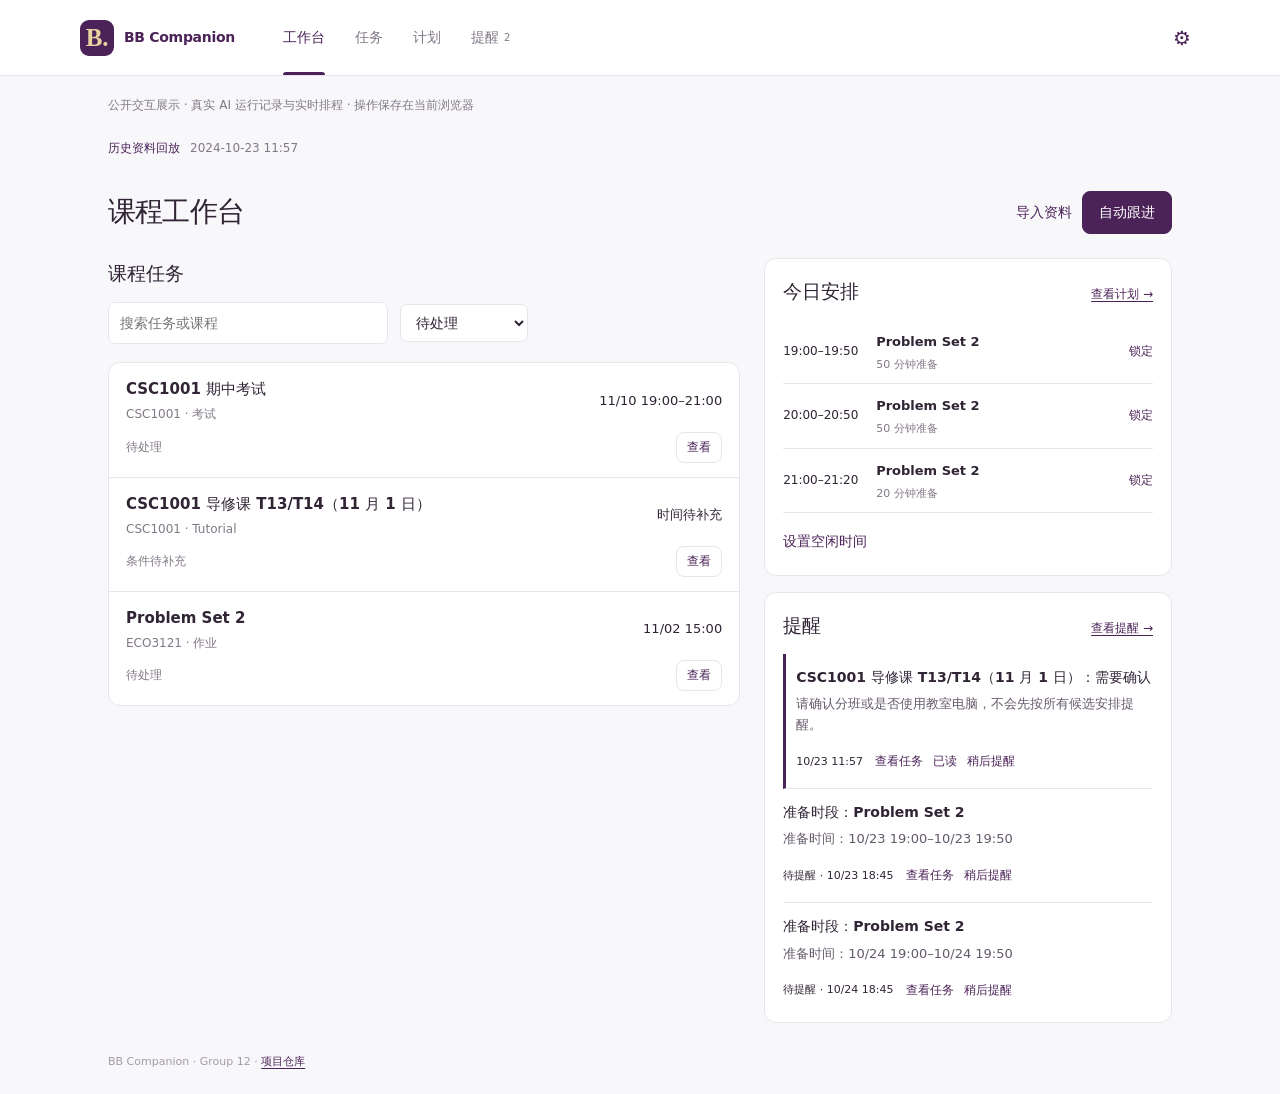
==== index.html @ c1374a73 "Publish BB Companion course workspace preview" ====
<!doctype html>
<html lang="zh-CN">
<head>
  <meta charset="utf-8">
  <meta name="viewport" content="width=device-width, initial-scale=1">
  <meta name="theme-color" content="#4b2358">
  <title>BB Companion · 课程安排</title>
  <link rel="icon" href="data:image/svg+xml,%3Csvg xmlns='http://www.w3.org/2000/svg' viewBox='0 0 64 64'%3E%3Crect width='64' height='64' rx='15' fill='%234b2358'/%3E%3Ctext x='17' y='46' fill='%23e7d4a0' font-size='42' font-family='serif'%3EB%3C/text%3E%3C/svg%3E">
  <style>:root{--paper:#f8f7fa;--ink:#302435;--muted:#827987;--primary:#4b2358;--gold:#e7d4a0;--line:#e9e4ed;--soft:#f1edf5;--red:#9c3939;font:14px/1.6 "Noto Sans CJK SC","Microsoft YaHei",system-ui,sans-serif;color:var(--ink);background:var(--paper);font-synthesis:none}
*{box-sizing:border-box}body{margin:0}button,input,select,textarea{font:inherit}button,a{touch-action:manipulation}button{cursor:pointer}button:disabled{opacity:.4;cursor:not-allowed}a{color:var(--primary);text-underline-offset:3px}h1,h2,h3,p{margin:0}h1{font-size:28px;letter-spacing:-.8px;line-height:1.3}h2{font-size:19px}h3{font-size:14px}small,.muted{color:var(--muted)}small{font-size:12px}:focus-visible{outline:3px solid #bc9c52;outline-offset:3px}
.skip{position:fixed;top:-60px;left:16px;z-index:20}.skip:focus{top:10px;background:white;padding:8px}
.app-header{height:76px;background:#fff;border-bottom:1px solid var(--line);display:flex;align-items:center;padding:0 max(28px,calc((100vw - 1120px)/2));gap:48px}
.brand{display:flex;align-items:center;gap:10px;white-space:nowrap;font-weight:650;text-decoration:none;letter-spacing:-.3px}.brand-mark{display:grid;place-items:center;width:34px;height:36px;border-radius:9px;background:var(--primary);color:var(--gold);font:700 25px Georgia,serif}
nav{display:flex;align-self:stretch;gap:30px}nav a{display:flex;align-items:center;color:var(--muted);text-decoration:none;position:relative;white-space:nowrap}nav a.active{color:var(--primary);font-weight:650}nav a.active:after{content:"";height:3px;background:var(--primary);position:absolute;bottom:0;left:0;right:0;border-radius:3px 3px 0 0}nav i{font-size:10px;font-style:normal;margin-left:5px}
.header-tools{margin-left:auto;display:flex;gap:14px;align-items:center}.workspace{max-width:1120px;margin:auto;padding:0 28px}.context-bar{display:flex;justify-content:space-between;align-items:center;min-height:66px;gap:12px;font-size:12px;color:var(--muted)}#context{display:flex;align-items:center;gap:10px;flex-wrap:wrap}.context-bar button{font-size:12px}.context-bar .mode{color:var(--primary)}#operation-status{color:var(--primary);white-space:nowrap}main{min-height:calc(100vh - 215px);outline:none}footer{padding:30px 0 24px;color:#a49aa9;font-size:11px}
.heading{display:flex;justify-content:space-between;align-items:center;gap:18px;margin:10px 0 28px}.heading p{color:var(--muted);margin-top:7px;font-size:13px}.actions{display:flex;gap:10px;align-items:center;flex-wrap:wrap}.button{border:1px solid var(--line);background:#fff;color:var(--primary);padding:9px 16px;border-radius:8px;text-decoration:none;display:inline-flex;align-items:center;justify-content:center;gap:6px;white-space:nowrap;font-weight:500}.button:hover{background:var(--soft)}.button.primary{background:var(--primary);border-color:var(--primary);color:#fff}.button.primary:hover{background:#61316f}.button.small{padding:5px 10px;font-size:12px}.text-button,.icon-button{background:none;border:0;color:var(--primary);padding:5px 0}.text-button:hover{text-decoration:underline}.icon-button{padding:5px 9px;font-size:20px;line-height:1.2}.danger{color:var(--red)}
.panel{background:#fff;border:1px solid var(--line);border-radius:12px;padding:22px}.empty{padding:62px 24px;text-align:center;color:var(--muted)}.empty h2{color:var(--ink);margin-bottom:8px;font-size:22px}.empty .actions{justify-content:center;margin-top:23px}.empty p{font-size:13px}.toolbar{display:flex;gap:12px;align-items:center;margin-bottom:18px}.toolbar input{max-width:280px}.toolbar .text-button:last-child{margin-left:auto}.tag{display:inline-flex;padding:2px 7px;background:var(--soft);color:var(--primary);border-radius:4px;font-size:11px;white-space:nowrap}.tag.gold{background:#f6efd9;color:#846823}.status{font-size:12px;color:var(--muted)}.status.done{color:#577261}
.task-list{background:white;border:1px solid var(--line);border-radius:12px;overflow:hidden}.task-row{display:grid;grid-template-columns:minmax(0,1fr) 150px 92px 74px;align-items:center;gap:18px;padding:20px 23px;border-bottom:1px solid var(--line)}.task-row:last-child{border:0}.task-title{font-weight:600;font-size:15px;color:var(--ink);text-decoration:none;text-align:left;background:none;border:0;padding:0;overflow-wrap:anywhere}.task-title:hover{color:var(--primary)}.task-row small{display:block;margin-top:4px}.task-row .task-time{font-size:13px}.task-row.done .task-title{color:var(--muted)}.list-footer{display:flex;justify-content:space-between;color:var(--muted);font-size:12px;margin-top:16px}.issue-line{display:flex;justify-content:space-between;gap:12px;padding:11px 15px;background:#f5efdc;color:#7f682d;border-radius:8px;margin-bottom:16px;font-size:13px}
.plan-summary{font-size:13px;color:var(--muted);margin-bottom:18px}.day{margin-bottom:22px}.day-heading{font-size:13px;margin-bottom:9px;color:var(--muted);font-weight:500}.schedule-row{display:grid;grid-template-columns:116px minmax(0,1fr) auto;gap:18px;padding:15px 18px;border-bottom:1px solid var(--line);align-items:center;background:white}.schedule-row:first-of-type{border-radius:9px 9px 0 0}.schedule-row:last-child{border-bottom:0;border-radius:0 0 9px 9px}.schedule-row time{font-size:13px;font-variant-numeric:tabular-nums}.schedule-row strong{font-weight:550}.schedule-row small{display:block;font-size:11px;margin-top:3px}.schedule-row.fixed{border-left:3px solid #be9e51}.schedule-row.busy{background:#eeebf1}.schedule-row .text-button{font-size:12px}.risk-list{border-left:3px solid var(--gold);background:#f6f0df;padding:12px 16px;margin-bottom:22px;border-radius:0 8px 8px 0;font-size:13px}.risk-list p+p{margin-top:7px}
.adjust-form{display:flex;gap:10px;align-items:center;margin-bottom:24px}.adjust-form input{flex:1}.tabs{display:flex;gap:6px;margin-bottom:20px}.tabs button{border:0;border-radius:6px;background:transparent;color:var(--muted);padding:7px 13px}.tabs button.active{background:#eae3ee;color:var(--primary)}.notice{padding:19px 22px;border-bottom:1px solid var(--line);background:#fff}.notice:first-child{border-radius:12px 12px 0 0}.notice:last-child{border:0;border-radius:0 0 12px 12px}.notice.unread{border-left:3px solid var(--primary)}.notice h3{font-weight:600;font-size:14px}.notice p{font-size:13px;color:#655a6b;margin-top:6px;overflow-wrap:anywhere}.notice-foot{display:flex;gap:14px;align-items:center;margin-top:11px;font-size:11px}.notice-foot .actions{margin-left:auto}.notice-foot button{font-size:12px}
dialog{width:min(640px,calc(100vw - 32px));max-height:88vh;max-height:88dvh;border:1px solid var(--line);border-radius:15px;padding:0;color:var(--ink);box-shadow:0 25px 90px #24132c30;background:#fff}dialog::backdrop{background:#25152d50;backdrop-filter:blur(2px)}.dialog-head{padding:22px 25px 18px;display:flex;align-items:center;justify-content:space-between;gap:15px;border-bottom:1px solid var(--line)}.dialog-head h2{font-size:19px}.dialog-body{padding:22px 25px}.dialog-foot{padding:16px 25px;border-top:1px solid var(--line);display:flex;gap:10px;justify-content:flex-end;flex-wrap:wrap}.dialog-foot .hint{margin-right:auto;align-self:center}.close{background:none;border:0;font-size:24px;color:var(--muted);padding:0 4px;line-height:1}.field{display:block;margin-bottom:17px}.field label,.field>span{display:block;font-size:12px;color:#74677b;margin-bottom:6px}input,select,textarea{width:100%;padding:9px 11px;color:var(--ink);border:1px solid var(--line);border-radius:7px;background:#fff;min-width:0}input[type=checkbox],input[type=radio]{width:auto;accent-color:var(--primary);margin:0}textarea{resize:vertical;line-height:1.65}.check{display:flex;gap:9px;align-items:center;font-size:12px;margin:14px 0}.form-grid{display:grid;grid-template-columns:1fr 1fr;gap:0 16px}.hint{font-size:12px;color:var(--muted)}.hint+p{margin-top:10px}.divider{border-top:1px solid var(--line);margin:20px 0}details{margin:16px 0}summary{cursor:pointer;color:#75667f;font-size:12px}details[open]>summary{margin-bottom:12px}.source{padding:10px 0;border-top:1px solid var(--line)}.source pre{max-height:280px;overflow:auto}.source p{font-size:12px}pre{white-space:pre-wrap;overflow-wrap:anywhere;background:#f7f5f9;border-radius:7px;padding:14px;font:12px/1.7 ui-monospace,monospace;max-height:420px;overflow:auto;margin:10px 0}.requirements{padding-left:20px;font-size:13px}.requirements li{margin-bottom:7px}.detail-meta{display:flex;gap:12px;align-items:center;flex-wrap:wrap;color:var(--muted);font-size:12px;margin-bottom:20px}.detail-actions{display:flex;gap:18px;border-top:1px solid var(--line);padding-top:16px;margin-top:20px}
.scenario-option{display:flex;gap:12px;padding:16px;border:1px solid var(--line);border-radius:9px;margin-bottom:10px;align-items:center;cursor:pointer}.scenario-option:has(input:checked){border-color:#b49fc0;background:#f7f3f9}.scenario-option input{flex-shrink:0}.scenario-option strong{display:block;font-size:14px;font-weight:550}.scenario-option small{display:block;margin-top:3px}.week-row{display:grid;grid-template-columns:72px 1fr 16px 1fr;gap:8px;align-items:center;margin-bottom:10px;font-size:12px}.week-row label{display:flex;gap:7px;align-items:center}.course-row{display:grid;grid-template-columns:85px 1fr 1fr;gap:8px;align-items:center;margin-bottom:10px;font-size:12px}.doc-tools{display:grid;grid-template-columns:110px 95px 1fr;gap:8px;margin-bottom:14px}.doc-list{max-height:350px;overflow:auto;border-top:1px solid var(--line)}.doc-row{display:flex;align-items:center;gap:12px;padding:13px 2px;border-bottom:1px solid var(--line)}.doc-row label{display:flex;gap:10px;flex:1;align-items:flex-start;min-width:0;cursor:pointer}.doc-row input{margin-top:5px;flex-shrink:0}.doc-row strong{font-size:13px;font-weight:550;overflow-wrap:anywhere}.doc-row small{display:block;font-size:11px}.doc-row .text-button{font-size:12px;flex-shrink:0}.import-options{padding-top:7px}.import-options .check{margin:10px 0}.result-row{display:flex;justify-content:space-between;gap:15px;padding:10px 0;border-bottom:1px solid var(--line);font-size:13px;flex-wrap:wrap}.result-row time{color:var(--muted);font-size:12px}.subtle-menu{display:flex;flex-direction:column;align-items:flex-start;gap:10px}.subtle-menu .button{width:100%}
.auto-line{display:flex;align-items:baseline;gap:14px;font-size:12px;color:var(--muted);margin:-12px 0 20px;flex-wrap:wrap}.auto-line span{flex:1;min-width:160px}.adjust-form .check{white-space:nowrap;margin:0;font-size:12px}.header-tools>.text-button{background:#f4ecd5;color:#775e29;padding:7px 12px;border-radius:6px}
#toast{position:fixed;bottom:25px;left:50%;transform:translate(-50%,15px);background:var(--primary);color:#fff;padding:11px 19px;border-radius:9px;opacity:0;pointer-events:none;transition:.2s;max-width:calc(100vw - 32px);font-size:13px;z-index:30;box-shadow:0 5px 25px #32163c24}#toast.show{opacity:1;transform:translate(-50%,0)}body[data-busy=true] button:not(.close){pointer-events:none;opacity:.55}
@media(max-width:700px){.app-header{height:auto;min-height:104px;display:grid;grid-template-columns:1fr auto;gap:0;padding:14px 20px 0}.brand{font-size:14px}.brand-mark{width:29px;height:31px;font-size:22px}.header-tools{grid-column:2;grid-row:1;gap:13px}.header-tools .text-button{font-size:12px}nav{grid-column:1/3;gap:32px;height:46px;margin-top:7px}.workspace{padding:0 18px}.context-bar{min-height:58px;font-size:11px}.heading{margin:7px 0 22px;gap:10px;align-items:center}h1{font-size:24px}.heading p{font-size:12px}.button{padding:8px 12px;font-size:12px}.task-row{grid-template-columns:minmax(0,1fr) auto;gap:10px;padding:16px}.task-row .task-time{grid-column:1;font-size:12px}.task-row .status{grid-column:2;grid-row:2;text-align:right}.task-row>.actions{grid-column:2;grid-row:1}.task-title{font-size:14px}.task-row small{font-size:11px}.schedule-row{grid-template-columns:83px minmax(0,1fr) auto;gap:9px;padding:14px 11px}.schedule-row time{font-size:11px}.schedule-row strong{font-size:13px}.schedule-row .text-button{font-size:11px}.toolbar{gap:9px}.adjust-form{flex-wrap:wrap}.adjust-form input{flex-basis:70%;font-size:12px}.notice{padding:17px 15px}.notice-foot{flex-wrap:wrap}.notice-foot .actions{margin-left:0}.dialog-head{padding:18px 19px 14px}.dialog-body{padding:18px 19px}.dialog-foot{padding:14px 19px}.dialog-head h2{font-size:18px}.form-grid{gap:0 10px}.doc-tools{grid-template-columns:1fr 1fr}.doc-tools input{grid-column:1/3}.course-row{grid-template-columns:70px 1fr 1fr}.week-row{grid-template-columns:61px 1fr 12px 1fr;gap:5px}.week-row input[type=time]{font-size:12px;padding:8px 5px}.list-footer{font-size:11px}.empty{padding:48px 16px}.empty h2{font-size:20px}.tabs{gap:0}.tabs button{font-size:12px;padding:7px 11px}footer{padding-top:24px}}
#main[data-tab=overview] > .heading { margin-bottom: 24px; }
.overview-grid { display:grid; grid-template-columns:minmax(0, 1.55fr) minmax(0, 1fr); gap:24px; align-items:start; }
.overview-side { display:grid; gap:16px; min-width:0; }
.section-heading { display:flex; align-items:baseline; justify-content:space-between; gap:12px; margin-bottom:14px; }
.section-heading a { white-space:nowrap; font-size:12px; }
.overview-panel { padding:17px 18px; }
.overview-panel .schedule-row { grid-template-columns:85px minmax(0, 1fr) auto; gap:8px; padding:10px 0; }
.overview-panel .schedule-row.fixed { padding-left:8px; }
.overview-panel .schedule-row.busy { padding-inline:8px; }
.overview-panel .task-title { font-size:13px; }
.overview-panel .schedule-row time { font-size:12px; }
.overview-panel .notice { padding:12px 0; }
.overview-panel .notice.unread { padding-left:10px; }
.overview-panel .notice:last-child { padding-bottom:0; }
.overview-panel .notice-foot { flex-wrap:wrap; gap:6px 12px; }
.overview-panel .notice-foot .actions { margin-left:0; }
.overview-actions { margin-top:12px; }
.overview-risk { display:inline-block; margin-top:10px; font-size:12px; }
.overview-grid .task-row { grid-template-columns:minmax(0,1fr) auto; gap:7px 14px; padding:14px 17px; }
.overview-grid .task-row .task-time { grid-column:2; grid-row:1; text-align:right; }
.overview-grid .task-row .status { grid-column:1; grid-row:2; text-align:left; }
.overview-grid .task-row > .actions { grid-column:2; grid-row:2; justify-content:flex-end; }
@media(max-width:850px) { .overview-grid { grid-template-columns:1fr; gap:18px; } }
@media(max-width:700px) { .app-header nav { gap:clamp(14px,5vw,28px); } }
@media(max-width:380px) { #main[data-tab=overview] > .heading { align-items:flex-start; flex-direction:column; } }
</style>
  <script type="module">
const bytes = Uint8Array.from(atob("H4sIAAAAAAAACuy9e5McV5Uv+lU2HTG4O6I6VZlZb4IgWq2W3Qe1pFG3EY92KLIrd3UlysosMrO6VZw4EwI8AwaD4VzOncGYO3DvwHBmAN87Z4IxYPB3YSRZ/stf4cZaa7+yald1VUqWzQn7D2hV7sz9Wnu99/r9140B5+FG779u9NNJlvN8o/cl+DvkG72N3cNdt153N2obRVTExi89tp8UWRpO+kWUJqxI2W46Gk8KnrHDfsSTPu+xm1l6mgWjUZScsgNeDNMwjdPT6UZtY5LFG72NS+f8JBiP80sncdC/e5IGWXiJ3+P9ScEvxcEk6Q959pliOuaf3sWRfTIKP32nW6/XvTswonFwKgabbPQ2dvKc5/mIJwU77A/5iEM3G72NYVGM896lSycnDr8XjMYxd6LkLIij0NZ9P00KnhSX4igvdulv58v5+DO0NHeMAXxSNMXf2nWvXndxVFl6ToOSC7aT59FpggPzNmobJ2k4hV+LIugPeciuRjHPe8cJ28lz747rNe7hf85XozHbbDhes8M+e3nrOGG7h7t3YOXv6A/e8ZxxOGCbntt2XJfaHQ05C3SX51EcsxPOztOsGDK3/lcsHbBiyNkgSoKYnWZByB22X7AoZ+GEs6BgrttrdtnNgxrzGux6esZHJzxjm4eTJAymWw67mmaMB/0hC4MpfC0OCs7yyckoyvMoTWpsmk6o3zjNuexzmk4yNgqyuyxKWDGMcmOUDvuCfCXjfR6dcRawr/IsZelcWxbht6jDgo3SjLNiGEC7jHMYU86CAdAhzDLkQRhHCXfYcbJPLw4D+HwyZV+Z8ByIN6+xccyDnDPY0qBf9I6TL4k/XzpOgiQ0/r1R24ij5G6J7rw7h0cvXtm7fgSbdjHZnZz083N+EgZnl8ZRuO0C7dS3w2JbUNR2pn694166Z/xj47/VqNOFtFCtd9fau2v27hq9z1D0iqdMb+GlyThOg1B/5jPmWWqKyX7ScuZGacg/fRbx843/9hKMRp4xfa6M/Sm1MMbcWHYKbSvboFPmeh2n3RCncSfPG3fMo9qpNxmdvzK5rnYA1ZmSRFlj51lUcDo2wIzp2ACNZhnPx2kSAlt1xlM2iGLusBtJHx7C0hc8rLFx0L/LgjgWBy8No0HEQ/VCzqKkSFnA8ig5jTnDSdCXrgcjjl3Jn9h5VAzpO3kxCWFW+1fYZuRwpyaOY+lJlLMvRfAP6DJ7qcYS+UX8Gi6d6/mNZgt63aqxIAnleY4KdhYF7LJiyQ67SYczSQs86QU75+zG9WtfYEVwlz4LHCgvDB4kJtfvpxPgLkcGJ4DRIYcTDO4K7yODc5YwCBacpJMCu9I7q7hGzpOQBQnjoyCKQRIazGNu7Mi6hukkDtkg7U9y4nCcpWOeBShKBXkAFfOQgSCiCWS8mGTq8Yhnp/zoPL0W5UXOBpOE5HCU49MhD0KWANWYzcPSR+c42ULSr8ZUPCtT8Uym4pWZSuPJ+ahv7dQ3O/XtnKzxAXEydwVO9pLi6/T2M1ddvAtVF/cCpomE88JtV7DKbsNxu82nopGkiT6vN/pFCsqIV/+A9ZH9i5UM6CaTv2r+YnQndRnUZCy92E6guY7VjkDDegQa5hFo2I+A+wEdAW89YX4QhQXPRndyHhRRcqoJb/5Befnmnz/bU4ScZf40X/oojMtyug9pOCzIsiA5HRHfEUttfVZebWuTCvTatNJr06TXJi1sbX7scTBNJ5Zxq9/tY1aPK4y3ZR1vyxxvSxLCS7WNIElKq36FF0EUS5XiKvK8WzSqnex0Ut6GyzxOz1mQccFi6NUSv8zkLtC7veNkJ2fwV5QmPJRa4zjjZ1E6yVmQJOkk6XPSYM45caokLdhIalPIgcudwLqglgY/vXC7wcaTkzjqO/MKTo/txDEjqmR5EQwGpE8VGWifxZBHGTsBZa1I2SkwR+CW5Y4uQQd5H3iu7LI81ZwNo9Mh/P84zfPoJOZs84xnUxYH2SnHZimMf+fSZdItgzgXve1eusL4GadFOefR6bCAYaVFEFOXOa42v1dkfMTjKYvT8y3nODlMia+Pgiko2RyGD0suNNHzIU9IotDiRTnb+/zRrb2DvWtfgE9IQYFN+L0x7xdC2ctIzhRZmpzGU6F7MqQ+lvEgJ98KklteGF0oEQWj0Rt5eHRrf/fo2hdYf8iF/i9lXZDk5zzLUSvO0HgoUrXf8M9sEvO8xs6HUX+IE41BiyxSEn+0ISEXHp/cOU6u3GDXbxzNrMeXJ7S5NACjZ5hrWgx5xk55wrMgZlHylUmURTz/RJlgFEmKF/OJYRjlYMrvxHmq9G+tXMPXuVIwrt8Q9BHFUTFVpgMuMegGPEQtX65PVPBRzjb37gWjHKnmhXTEz9Ps7hbtwAR8D2ILTXp0jpNrQV7URO9RDh1f39u7Aq+F6eSEDAfazEAMRqrlwXgMS3/Ci3POSx9ffAAcdgPsrf4wTWM2DHKgF6D+LDpNMzjj+TQv+IgN0oz1g7g/icW5SULaFdx70EVKY3LYYTSK4iAz7B61EydcbAYPtaF0HiSF2ni1HYNIjLkI4GSeIAsrUnY3gf8HXRDppIhG/FKc9gOydktUSQYlD2DBB2k2orMSTjIaeYkrbRK99oMEBjlIJ4lieoFUVI3mQgaXPgxW6RaSVRhG8EsQx1M1nyKb0oAk2xqkcSymIsdP+xSNgNGmZ1GoGS8tAi49HJMoYWOe5TDjPAKLHU7o0U5OVKlextGfBVGMb+OHg5yN4BwYXE/xAHz5c3u3vsDyMe9HcLTyfMJzbXLC8uCJKgoutoe2IY9hdycFywvYa/uWCnvW4n842gGVOJ2cDsn8dY6TnWTKBpOsdNIVRV3CVkB5pwFtd6PGmjXWWkRqR8MguZsjLeMmTJKQZ3kRUPe0rsp2do4TEqhwiJkQ9s69OL8H7uI0L8DPvXET/2Bp0mNHE56HwbTGrvKTbBJkU+a6NebVvSarN3qNeq/ps5sHbPfwaE6VWNxRBZ2ibdUp2qZO0UadorYRjZTbO4gL8nhd0CP4N8KQh5eEfXHJVAK23Uv4ye1ZFaukmkQ5u8WRGEKtnRzNSmbYJdEHQ/ZCb4AJd7h/KPgSHLTrpi9niQayovZx/cbRXg+P0pqKx0db6ZhbX6nkKREHHrCEjeMAOIlyeu8Oo4TnnB2OkWFehbN3FsQ1FmTIHq/yE8et/41XF32QXskFB4OxK74mO5IUE7ITPoBFom84x8nuJMt4UhgMM0xxNzM+5kHBw3hKHjJSBeQMMg6yHylQiFe1b+ue+k8sOtzDSUan+78ECR3uljzczZ7r9xru/OE2T9hCBzJK3RMQ2NncoSi1Mw9BULDLl8mV9xTjM9J9yTYFL/uAHCIzw9Yqgk3wKjmG3iB0+tKehZwVfDRGfy3SvBZyUSIdw2YEbDDrF9eHPk3iqXJ4Y7dHN67cYOMgK/JPkWaHMqg/DJJTkIWk7cr+UcPNeD6JUa0LxOFPB+iuAZVfiNLraRFBNHMnB2YVjMdZCgPSe3TO+d2FymiU00DThKs52D1ObJiOOfCJbAqNYV3V7KIC/[base64]/maZKmW99NIyVBQzxNg8TYRdonuhKntjoNVu9Rnc5T3xaynlDK+e1p/1Nb0bh/[base64]/c+2Q3dy7dbB/dLR3xWG3xaKJo8/CLBgU9O3c5IdibXyH3QLmhmNQqg+kc/WY+/7br4A4L/1MisJJkEd94Gr4rTwgfmLwWRAQkI+AbEFwQVjbgPRLoTPBj/Lrn2Le+2+/co33i0nGmSsNThanySkHZsn66Rn4G2i9Eh6hyMNm6i0XdeA04wUNr0aiDVvGolGRjqN+rkgrSvrxJATdxaf5lsiO7D/U9iGm2E+RRxnKHGiB6UBIQ/lexkF5RaGImRtTM6afO6zx/tuviHM3DqaKxSIBy0w9w0TxneOk4bCdkxxVnvE4jkhMgPk040w9CO7yyVjRjnEQlC8a+EyJb6PpfjIFqYoZISzhQaafQCB1jnHjuZZLOs7SAc/zNMOt2d1lmEliMHGgjjxNk7K02bwqRinSUnJ2PkwNtTKgCRtUa+qfakgjUJKM6RhsEXf+PMo5m/M6nwdTVFrAnTEZm05d1Mi2jpOmI51GplLR0xwzCM3EFpro8cbV2z31nqE65GpPXnye7fKkyII4+ioG6OVwoyQgcy1K2BFM02WbO18AgbbtNbcY/VH3mg9//YuHv/v3d3/1qwdv3X/46188euMfH73xq3f/+Qfv/vAf8e9/ffcP//j4/jcevPUvD37/+8f3v/H4zf/x4J2fPfram4/+8eeP3/y/jzfQvcILrTXNOlthG6HBIBhFcRQQBxPnCPU/[base64]/1ESSLUVvppAkYKD8Gnx5M8wp1NJkFMqkteY1xw5piEsbkveCCCJB0FMUZz0ENIg0camYxDEgFDrtyH0miJMYwDxKIcCedBzvhZEE/wJfSkKdFaW2Dw1hRV5ZhLjbNShmnGgaSAJ6JroxiCF+kc/9dwZ+KKwTaBc9A0fMnmBWmLCyleZhNwkoGPNZ6ySRJ9BVJ/JsV4UkjyqWnjldy5dOIkwYMF3w8mMAgwX/i9Ph9LC0l+kL4kPNpIemBlAv0booGyBoGWUiMr8DzKh3oA2r5WsoKY9IhLD+kiboTJjrD5g2lZ1OWcKHfzWv3elsN2hD83KEjVAI8ph2Q/KWnEgUdl4JQD6TrsCLhFDl8LyGjmg0HUj8jjCoZQrgeMaw3OaPQi0ZCiPjnQlM1unGKlFUvHBKwdrhtI7iw6mUjFpJ+iWNWmuuYewCRGo1R4MnLiG5Mcjsbc5mhfHyhM52RxmJ61gGVRfhcDBSLgNOsjYJNxCowX0owgRxbO8swGyoRy+Hw/[base64]/r8LmvVGyzh9wr7zsusFLdXR6YFp8Knvxdxv8OgmGQzX/K158zv9rx1+N9uHGRK1TOSBpRs/[base64]/gjJPT4w1zSl3wm4egTlF8XFs8eREU5IzfFF8nZZ1lPGSf32JR3mPHG/tX2YtgZ8TUNOHn4AIRFnE8AHXuHDLIlWMUjAwWJVGxuaVSzBJ+vrl1vCEuFKlJiZGQomVkXR5vXE9ZwnmoP0Y02R9Gccj6cZALzbFs2VBrUPjOE3xLdWksqVSso0L4n9DqujkthmnyXM7Sky/D4oC5GCQFWXBsxIHeo3zksNtA8Wo9gBZwcjXhnk2eK2jkYOreAw9UVKiR0aIEueht8RSoobhNk/[base64]/VmzJgeimZCH1cfuHazhduvHgkXt4BdQrM19MJBEWKlA15jE5f+kI5gEwsGZhxlqYQJdlhgyziSYhulRG4o7LecXLw4uHRorhZPhM3gxB+VERf5Yn6CVaB7J1iCrnBSoVyjpM9cg/A+HgiM8akfDNHdpsbjp4gy6IzjGUV5SmAvhkjeYZn6KQUvIGSbYsAPJgQE96MQk6utAKi+nnB/DobRckEzhkPsni6RRwznPTR1QSuTJkIBmlmgjIW7eJ8C2OX1qZu1+s1vJ5voe7SRa2Fo6mWBdqxZoF2zCzQTvkS+JIJV+i/a+2/a/bfnc1CLavrpOGmA3YD3E6cvQAEe01mHqBaQYtu6oiY94TsfMTzHCKlkLmRkwzgcQy5URDqJw3B0CGFM0h9FFQR6ncI6YRsswvGSjBi29vg/se/[base64]/G3JBoxFF9vJ6eOcytw558HN2vFt0XMXOXbcs/m85MOLnzN64HIjvejpLtYsi3T2KgVkOBafxNCy7KZ8W2sOONZ97f+HPxcgpkY2gW86F7akZ0QZUF5PWDODl8+FwJVCQaLdDQ9wfSmuS+dOcjXXSUD4WU/dNU6iHn4M4xvjK/[base64]/JDW9LvzBLY8pjlUTEJJF0kJp1QD5CKGRcRfIQ6WXT8pTIsT7/bMVz/fs9fx5WoLD32IsaqYZpK0MO/YddB4hpqYKIClJKlJpMRx/uM/TTpc5hKFkToplDhD6HvwEYCv4ijfqGTww52tLdQS/ZaOdciCGFjKItG9CtHCgN0SuqFcOWek/+Irt1olUH5N0xFo0hJ07BclZ5JHEooY2hbpFiJPmU4/xxfjPoz6hAuplgOyCIDhZHsqYhn8iREI7oqcyb6BX+ZcuUKiSOvF7Dj5JDIjyxEioVn6F6YZKeYqEyRc0hWFu48OoH4IbIBRbAYvDvoVgkSpVeMszQd1NjdSNi8JQ+ZiFSAoejM5jgHeP8i41RvQOQ/jGSOKPHD6BSZ6dHcrgu2VZjqoL5RcWTksVLijOkAwCmQp8ZMZJL7BibyJAHhodkcKu8Dfo5S+qL7TAsFsrq/pM5kW3tf3A4kM61+JoGazXMIk7qe6qUipTEo2BXTOrstzgrRXkgtRkAMpsotPGVyY2BxOL/[base64]/s05QWEtSuANqVta6Qck+M1qb6bVW6gfEIswcLWkfzdQdGIoL/PbLWSK76JKQxFqFwnflF4Uszoss6heYrIU3KtARRxpMNklqBtdA1afGxiCGJyKxLB8HEDGGjySnYn+Ok53rX0A2CH2Oopx0MpHEcP2GComALgjn4RzGPdt+S4s7PRw5F/MGTTCbGlOVK81SQ71d0hPWShHQeoJJDPbt32fnuBN4NQAU4yw4NwSPzG3OIe8N8uyyCSY+J/hhfbTMj5Omv5/MLl860DqdqeQHYN+mEGs75GOHuX4WHm8Y2lopNqcaFcPjDdIVj4ghIF1hbAC2OBcBfXARZJo40WYg/VpHmxx2YyB8UzX0QsAOy+xQ+WUjQ/RkyiZFFEdfRaaSTbcpKY6dxGn/bs42gxjcC6dDcqKhGaNu5oZbZOV/QTBJvAaBviuc3kQkkG3H/IzHMjqnfBNSUExZGMHIwYZKY0xmMG9BqmwfpbVCMA9ugWCEiDTxmrzCgX3ye5tbszF9NNnTrJh90oDdRQ9dTV3ngI/gHQNjsDI5LRiPieljzJBnhTyqjTlF37hZIg+qsYmUGipMtTCi8GOuvFl0q6GfpXnOwmgw4HCDmo3TKAELx9hjOWhMmoWwUDo19xEma9n2i/cV8s8nfbDpBhNpe8KXZDlfKTqQZ4QOeyE9h3NVk8mFikzRt08hrnsQbCC/pK4sAok2V4MoptsRoguu7FAkAbiGQR8KJ5mhW82HvjTzWtGIqTe0Q7/Z6dXXcWGU0pAuiqO69jhqldy8+cp3TJS+Y3RjH1RmdFlyDI4tY9KHfFxQaMOv68wQyEJch01b3fozKYjkrZh1zo+mpu/ayGIYChUegpLkxiVHvHTCi408TmTwoKcd3RdJJvuk63VayVUn/[base64]/8Iz7Se545y2qDtBvR5m/O7ejNBezg0b37t4jUDTMGY+VhN32OfawMODqQI2Vau2lhaiFLtRC6u/KBkLfeOE+HWJkervAkiIqzo0lGqwxmqe2hXzGbWkd9VNgWSG2ZpEn2VlykPMupi/RIlpYCVij4ddCKpxDpdLQSvhwh7c3tnUkxGiSoYw4ZpHEkfjqDRIJeOqsmYiEKlz+Y8FtqvsYSzk1FLaDOw08TMatT+jzRTFHWhxa3MYJ3QA/SraMeXXladWUwBIlreGwm/kkVn3O6vQ7eyoj2M43BR4AO3OcrFigMBDiZ4rQNdcuICjagKK5IqZhznIo8SsyOFJwtr59CqOsfJ9vb2cfLwF19/9H+98eCPP33v/isPfv93D3/wywe/f/XRj15/8Na33339ZTnN999+9fGb//Hw2z97+M7fPvpfv3z08muP3vjVo5/87L37r7/7jz9//+3Xj5N3f/j/Pfj99x596wcP/vAr+dqD333n4fe/9/idf3j0xisP/+mf3/vma+++/vLDv/vbh7/53ftvv0pt33vj/uNffO3h91999OufP3rzNbgo+INfPnrl/qM3XhFTePf1lx+/8+OHv//Ff97/+nHy8Mc/ffDW7x+98Ssa6vtvf+vRP/zy4T/9z/fffuXRP7z54K1fv/vP33n87a8//No3H73xj++//erD3/32wVs/fPzOj+DL//Q/H/3bzx698crjn/388Zt/+s/7X3/0yv0Hf/i5dRGOZkhNrMFrX3/47Z+K7t965dLDH//40oPf//DBH/7w6GUY/IO3/mWWRnGq/+fj+3/77o///dH3fv7op7979N3f3Eh4CITx4K1va1qCmb75pwd/+O2lB3/4f9796dcef/NfHv76F++//a3Srw9/8s2H//FvD9769oO3f/r+26/gquhN+dXPHv+/33j0P/794Wv/8t5//9bDN3/34Pffe/zOjx7+4Jfvv/0qbcijN197+INfGtv74A/ffffl3z763i8ff/f7D//pnx/+5rdES4/e+NXj3//re/dfeff1l8Vk/vP+1y9OINZ8Wrn9QXHwe15zjcxDtS7XIE0e7+ui1Dggt7Zmz3SXGm8uq6Q3+a7SgfJhkF1QwFQ6x9EhqTzaxlWu/K4sSwbpsNKOL2TfwWkQJZQWh/ke8KOtaDt5zIhrSz6AHxCphWF6nggWosxdGboHvi20CnGDC4JclN3kwS0Z+pxMnGeb5DZoFMOtEt+Xt4llcB8lP2lM8p1WMdwingw5JZdToX/J+2XIxeUyy8+eSE7MTYe472AZ10j5Z6KZRD2RA4urhn8ZLsZSBDov1Z7IS9cuDGHaxzzPkkhF+UWKMCoc6ETGBFG4IKZGJjRjSFiLcrSL1M3HgA2D8XhqE22fkNz0+y8/+ON3H37/VTy2r1JaiVijd19/+b3/40+Pvvfzh2/8Es7hK9999/WXzdm8981XH/7Hv737h9cevvaDx+988/23XyWe+vBP33r4T6/TR9/7+98AH3rnR9D477776Fc/e/Ta9x/86cfIeb4DDA0ZweM3f059PXjrO4rlPnztzQd/+DkxoQdvfefxH/8InOnvf/reG/ff/eH/evzmfzz+zTvv/f1vHv3kG+/96PvIVWYI2XMYMb6Hf/trYtuPf/Zz5IP3iXO9//argjoe/vdXJW28940/qsbUBtgocplHr77y6O9/++CtbxMzRkIBnvPmn9795XdIBrz3ze8+/sXX6FL4e9/446N/ePO9+68/fueb7339Nw/+8NuH//1VcwUfvvaD9+5/7d3XX4aJIWeHrmhPUHYJ/kfM8s3XHv3qZ+++/vKj337r0dfefP/tV9/72jsP//a77/3wR/B9o18c2rs//wkNWouYd/71we++//7bX7sw4GLwQ097EPx6r76OCbmrskFuYqjQuF2RGjdMjuqNS/XmYk8npRnJsqj6jMzen1AsUh1yOM1Y1UdYCzo9BVUi7FcrjNqReYT5ZEZy29EVsLvNmxY8tHSDTtKSdXqc7LNgDLBPoK8OUgok6twOHD1dG0fQKJEHqC6WwrWDVZLZLr6PpLdUe6wpuf6CKNrTKrvjtRYU2tRe8EXp0AR/xbalH+EWD8JPWBwwyOwDWesoHcgPlBMaVa05Gf8Cs4EnX06nurwu3EWiCBdlNtL7UPNLVV0yUpJnTCFwI+wf3Lxx62jn+pFwa/[base64]/yOZH0JFmjBtdvFNHR3wmZo0ckmGBC8JsbeosAHtnjwP5jjTwVxVMXKtzF24HwR9vl2k2/D/hoaERrCZOJyICqmou6DO5LArafLn+z/CYsj5cPoJdpx8lhIm7nI+FtUn6GAB3cK9AWHuQkIGOR3wRJuHd2VfTb1l2ADtXr2z3AZ4agyy/QEUO1MfxWpnL9U26KIxTUHojlJuC8zDvd0bXt0zMQ/FLz12GQNHBxC64f00SUdRP39yOEPfAmf4DJCA/DmsEH8hiKGQQIfTOA5OJvkyMCCxWHdk2ztASgKn0Os4rVYLYIHmrlQsfK3CXQbfCqjnm4B6vgDUK6OKUAy4fOtofoYyNcOre76YWLPrdFqewIYzn4vs5ZzaNZptp6Mw5K4aZempZ/ximPbZZre+tBH5mXfEt/ENz/WcpnVpZ8dbbUUtIIG+CRLol0ECFy1Ctc4tYGK+CSbml8HEFq9ste4tsGK+CSvml2HFVtyzamOx4Dv5Jr6TL/CdSpQty9gdkpz/JKqQkIyi6XxZkzI9LWv5bLmVNzdRiAPEU/bXk+irX+W5mcg283t5SnOPn+08/EXz0CHm+bmUn1nnU27ybOfUWICG9dGiHousKwEbf5LtDpcChtbnmteFtPOdhuexA+TitlZ3kB9ggpJ8odPpwgtz27mok2ocxIK45ZuIW75A3Kot7nxm7NXGYUHS8k0kLV8haZWSEZrLtmN3WG/K1Wx1u2L54VfLcncbTdHgBbiOdZuuY1Ey2h2pkOwOxQddx213rNsjO622DBbwD98E//AF+EdNd/[base64]/Lwug0gkrbozThU/mRdsNgY10b4XVaooGR5dliJWu+6bpOdzHz6lbfDatodk3R7HbKVFB5SasN0Cq0XVNou91FA1x9pyqNzbOKXs8Uvd6M6J0lgGr9WkWvZ4pez7UDL5foqlrnVnHnmeLOmzeWd4duffkBduvyxHTqLXVi3PrcifEcr2u3XeRHqs3LKk49U5x6fmkz58ZWrV+r/PRM+enZ5Ke7HCd96LqSwXiusZ4um+dA7dYi0edWRQf3655V9Hmm6PPKom9ubNX6tco1z5Rrns3Wc70L1tOT5Nesd/R6ekgDd0r02fEWGW/0kWrzsspNz5SbXtl4mxtbtX6tEsIzJYTXsa2nf8F6Soe245v06c+tJxDwwvNe3cvsWQWLZwoWryxY5sZWqV/fKjR8U2j48/GC3aG71DcEz5XGofVltzF33D3HJ/5qW87qrh7fKpN8Uyb5bnk5Z8dWrV+rOPJNceRbxdEFvh1X+XZcT+uTbnOOPBuO7zUWrWd1Z4VvFUe+KY78GXE0O7Zq/VrFkW+KI3+Rv/[base64]/koCvH2DWYV4bsX7bwqpPKXsPHeh7O37gp763+8t0+2t/6Hs7feCnvb+MvYW1hzuL0O2fgEAvKhb2rjw9lUf4VNbX68qRU3tfnhbGpjhU1tfbypFTe19eFsanOFTW1/vKkVN7X94Wxqa4VN7Xy8qRU3tfPhbGp7hU3tfrypFTe1++FsameFTTWjKR/v6nqOivqHs63dVbbV/Xhbq26r+6Fsq7uKj8n9C3EyfRS39cNxL7lz7qVF3u4PO/HZ4vFeUNVyLsphthPBoXrdoUsjcxsy27hadMEaFPbNoLDftGcurHG8dSG0S3SZUH/mM+YaNsXdnE9a1nrRkTYRrVZcWxE4dlttp9NtX7S41SPEvjXy7ZuRb79lX9w1Dtlai+tWXtyl0WOznVjcZtPx7de9ZhtXW1tr9N03o+9+2762a/hQ11pbr/[base64]/[base64]/P9N6ikEuEeqoJHf77/E0fWSALwyOQULpX32BWq0j9Is1M+W7gqR1RyE3FxM0mTbQm3CJ4/8qaZ1ZoCLECEFV/[base64]/NOjPN6j2/[base64]/GVTs2dL5ptsfwTziFPmyWAPomOXTvOAj2r5ZpG8q7mXMiOthByKEYJRRpFKN+NV0LGqYYwH/HMCwAHp7m8i6bkCI2r8Ow4mS8kysBXKxN/EVrKcH/ClNpiOq2hvqBQsGA4hK4KCpHBdxudlZaKg+hfIO8DFR/64AW4e9gW4RR918AIW8YTiDVK2iTL63VokUYR1N+q4m/[base64]/Q9+ZUPSlqhNChw40fUBCFauwSg+9kKmBGT6O8AJWqSMU0sVQ/lXoV4A/EbOCasMmEqZvZ0SIoqetpjkyhwu0TQBEXzYohgwYyktkfphGgH2n5Rvi8KAUV6KcGcgaVSdAAoCIISYYiNB1HfdA7JwLmU2wxPjznMtJKzQwCk1iFm1iYGsotjnmApcH9+l8ZsVoFjNiu/5V4Xfy6JSp1a/BlDWSQYTXOoIDaq3lhSivjeonA5BiobyiN4RwODVAangtqHyTAo8VnCAbKFDcGDteX08gYl2KzAF8Co6rLKpFFCvjuubkcGpYmM8QxfscmfoKnqS07Cr6MOgfoC9Rvc8LOBRjzzTFPaiybxAg8her0Fu19yYCAwp9kCoCkxo/oIqgSQAuQ1uF8OeywnyHQnkA2l0St8Y93TCj12ceyDqys2ApoYlExs5KBtAOABwDIuZghrr04Fdt0KkRonuVDzguHCUjIEZacndqR16gPOG95ja7p1RhiRAAoSJ+F/AxPWyDANQhyGKuWqgqkCFMoytDjPyYFGFgaoIft0OZxQhuUdKHHJMHEkGoAPhGq5wpjgVbWxERUdGVguIuJwzxqs7yitCpUara0a2VjVxZAJWzbfhDyUdSHSvH9NIGqVVIZgxFEiQTORNDpSHPKK1Hej8ZxhNu+m44QVRPvkE1LSGQDgWZGmRhSokjtkDF2nFzV4h/BZyCtImAo6AUwGhb0j/Jcr8zmKSc068mYmAFCAOfbYOqBSlJaRtTlYBuAH5jfzbdskPABIQJPTRR4ND/ujeNA0KXGkUaFQHgAAOc7pVrMYdqfCLlQUuEPD/ZIf5jWSicjp+rHGlXIQL3HdJj9Q8HDp/[base64]/zvfUMYVkGFdaBPY8849YckCCohSaesrCKkEbHcmigfyZYyBukKqCcnqoa0FI/wtLrqg46ruI+A4YhdeUoZ62uU299io14GAVopbW9T7FRcC8aTRCF2a3XP4VMYBQl6remo2CyyuAEBtyusSsaufIsyqNC7cBVtQP3rsCUCL5MrDjbBNsUMJuhdypLLX5rllwuCMUwJm3HpT+1H+YG0rY6rwhb5ZCbU/Jk4MdNw6UgJjGM8kugPRjzWMTrIo6yV6DLAgrnMC3SfJapQP/[base64]/CLdPsb66goNye16711iH9emgBxb+xyEdAN0rLWDAXjw8uroIVRQ4JVmveGJDDvwxSmCoZTOaSHlly7lsNKM3bsZyvqWs5jxdBvkXZWXnuvQXlNT4kMrxEzkRuiKi3Oc1k/5gIfIaO0inQXLKXpgEyelzeQl4QMEuCc4Iy4nEZHLKDjHFpkZ/LzjAiwRZFE8N2FXW3u6OR2vIQA2a0uk1vF7TXxtKFSWxxJswHA2LgW80cAwyHbGQOZxyUI1HQRLQJ2rqwzmTvkpE8hgGkg/34TjFYN8pRGjpY6aYgfqAxhsBKFTC/1RQF/kMPn0L15tukDns+Qi4Fg52KsxbiZZyN0nPNWDG7EfQScTHQaYtCqEP1MoN9TiiXKoGCIRDTg/Wgvkfy2zo4w3SG8jaBvZHvAQVfvWlkynK75zHA5QrGu/[base64]/1Qe9dxQU1fosnDTf+qgVYLcEvxdNarbHou6csQu0Xf95QHGQLWm359u8v5mmyvYIbhf/CCy2IPLbnZ5tQ+ZKz0LcU8YcALPLlErGEkJeZsf3j2wUkDc5dCsIxVVROeYEIgh+6tIlGya0lb/nYTordCYoDaB+sjdbYZP9ts6JjfK7KgHDjATiSk7aZkVFtaBqtnCNPeBXMFrRJ/[base64]/MQnlrrcKqSxTpYl3iCKqkFuWgmKHHwPrjunRJ8Wtut7Y0XLxNz8pLiMehlBeFeGXG21TyO1zkKVKs3NXAUY1Gz3PXgWuHYfO8KFsABkQypKCoC2ojsBr17bwoYeUyZz2mr6qt7+cSWI/1NbBvP7DhuxcNXwleJUg/SsOvrzx8jTz80Rl+d/XRux+90XdWPrcfwaVvr8901h+8wX2fF96sm+g+J2eF6btNB0wDw0nFTaj6WrjlSrp9FUTufjmhMmDHGyDwt4sh3z5Ps7zYRv/X8Ybw96CgQRxF8ugqw8EIxOV8xHPwM6BRF6bJcwVxdrSYx/FU4F2rlIhgUqSg7PcRTz7kKssHR2AEshZMAzU7QK084+LjCmH5HISUUVGQPKAyQIzW3VWLOVQDt54l+QFzk9gmmQ/o8i3bGGXzhswSMG/YjnC0lbwxUmTmyjUjQiUU0VEGm4oG4fTRPUKStKR86+yH7kXJDxdkPqyY9yCyGFzY1xbb3B022DbrbkmUTBm3U9Ghj/MTPs5PeHr5CbZI/FPNTxBQ0B+nJ3zU0xPKjPsjnl0QFU8vuwAtMCFDRxhJMrLMBvPuGTAdjdefVbwfLwEU+ZPH/Y0ccKlb1btG2n6j560T+f+gFMPmRYqhBjL26x89vba1ql6rsg4+QoNvrL72nv/RG76/+vDdVvXhS4RLVFClJ2bH6vp9IR1zddMGolUBy0dpWgyFQmZEswfgJSafD3IfwHdXpsALmCqQgbILmSGgYNEFDJEIaLqBRMRROgYvzcTO8CqA9MupJJJyZC7MApE2rEKiveNEuK+lc8nC00QaCyngEBFD/hQBU4vjclo6MrmZ+BLyZKH00PpQEHb2ng+ZSSBfZe5V2d+LblOS/zBOnoBSR0y2wCVCuamWReYigfYMKN3OcUI1tnFg5m3EGQ8kvIn0E4x07J1tHvIxAxcxCijpm8x1jShqQUkvbq8JgVpj4rruE0zVuOAjrlIcJ5RlDtSi/IDGkknHoc82p/NRQRmcnrUvtox0EOFWh8cHUbi9Mykmo4RdBd3pLIjRB6oc4ioZCWYHs2rPuTIx/z4m8apkkH6xZFjgzRGK4jLIFEHhiWoWqndyuuplvDqYy5x9MofpLJAvfDKeG6Hnss3DoJhkwgaVCUZez4M/No/qLlz2kz/76mdvqybujbFt1lA/+1touKoLR7t4ReYeu+zVm6QlqFwWytbnZKDML6GR6qLMKqlYKGqdDQ7A+QwXrW1EsXChJwbCrQ2RANOLrdMi5ZUQuZkNY6kkxYgLG6ptIXM/lMEdzF4BmyTRGc9yMMOUgiwzK+dGk6TG0TT443UyzGJ2BcLu6IzP4YaHcJFIzZEuiIDlMbtyigC6K+TUrJxKo0VKvWXk0nR6jXVSKD4oiXihc9wYfvejJ9CXw1tcmD1gTE5qK/V2r9mxXvgqT+6l2gbxW3pCir6adz8NOUWsfRcdhiodln7pMYWpnGZTttdPk3TEiyzqY7m6LN7obdjK0vF7vD8puCigx7PPFNMx/zRda/ykvKfexPpzYzHUUnm8D7IWXnOuFl4TS43ZauEdCqmi6cH4pRz1Nx6sG9lv1uuWakRNrC4nIvv0j5lqCTMI5eB1VEF3vaVi4Ks1Ls9ptXee7U7NwzFdnSQSs9FweZd+LE+r/OzZDt+fG77UvA2eo38pD9x48GxHPQ8hCJyOeUqHzpFCllXsQF3Oc9xtz/G2fUfhCzZ8OzybrX21s2UpRkUnXp+teahprS0bkzJ/W1Rg5JnvTXMBntZH9fBa2KwcqqvFTenaxcLndnY116wC0ViKbNH4NdHMcyI5AI8dgqWWFxAYuYVFbOcnY29kn5G9bYVpWcpbEVPS05rnUHIUPkabDil6cYufZqSeQ7I0j9mmuzU/[base64]/[base64]/awOWtF0x1+UsVZmzVv1xT/3IX619ua9FwrLu6vPWCGS9/qcKMraqWa6pa7mJVy20vGo5Nubig9YIZL3+pwoytWpVralXuYq3K7bAX4A5tmt/lYQA2b1RMLVNd0GzBHBe0rjA5q67kmrqSu1hXcrvsZpBwiP4UAdtJgniaR/mCA7us7YJpLntl/bl6VrXLM9Uub7Ha5dXtg7Ed1aVtFzhFlr1SYa5WxcozFStvsWIFd0hsg7Ed0qVtF8x12SsV5mpVnTxTdfKWuLc8+2Aatrkua7tgrsteqTBXq3LkmcqR5y/woX7YkQKLr/QouMduBYWonAX/2jsL8pK7dFmTmYDCkpYVVtqqqXmmpubNa2p7MaRHDHkQF0Oj6nT515kbtuWHFUZqVbs8U+3y5tWuI0wUitMEUjcoCVNkBI+DjDJzQn7G43Rcjhus/d7MJq37eoX1sCplnqmUefNK2UFEec+301FgkN/szzPQbDNPKwzWqk95pj7lWfQpSMqusWtpcgr/f5Wfc6OKx4KnMwzK3qjCDKz6kWfqR968fnTI8bBGKR7WF9IJruPNLOpzIz69tNFMyHpp2wrTsmpGnqkZed0FnPZDDW3a2KxM0VoKQxCcDtNJziFXx+nnZ2yz4TQ7GM+ceRgWAdtsOl7X9vBeDBpa2/HaTfF0JymFsDDDvABpeFPcEYmS0/ff/pbHw/fffkXCHzjtpnwfJOedKzzvZ9EYPkBN2l2n0fEF8hZcEIHZBAVeD8hlPLbZEt8oJoV7BxJEnDBlm55T9yVoF0YU78Bzic/VdsVbR6omh7zxHwZFkPNCZXuNY0h7iooh3iOKKHc/D0a6JeZnQV44FKKHEmlY5GIUFPk80OPMBlQiW9+q5PqmkuubUFAz+1qtT6uy6ZvKpu8u6PNeXC3JxLcqfb6p9Pkl4KB1ibDaqKzqmW+qZ76JuGMj7WodW7UV39RWfBOOxnZgqnVsVT58U/kowViaB7Fah1bp7pvSvQTtWD7f1bq0ymjflNH+vIxWTHcpOGYxKbxtTDgRPKvjO41GVzAnfDoKkglRiOBrrVbDqbc9KzhM+XvVpmsV6L4p0EuIgbZBVuvYKnJ9U+T6884Itc5LcTKLSeGb69z0606n1dHr7G8HScLvSXyjttOxI3OVP1Rpnja4vqYJ19csw/WVR1etSyuLbpgsujHvD1BLuxQmE/no+2+/bkQApJ0roHTbbafV1Evd2FaSuN3pMvXzHWN/[base64]/4BQdO1QWlx1CKvb6ar9hHTVtMrapilrm6asnZlmtT6twrZpCtumaQ89yfJVG6BV2DVNYdec95grKlqKczrOve2yIHBdz/EanhIFniH+6z6J/ygZZ3A/pAjIu+A2HbfdthLFbAfVVsAqfZum9G36JSnhPZG0b1pFb9MUvU3TPiuvR7UurYKwaQrCpsUtLDd5Kd7q0aTomqzC73adBuEEHycsTOM4yHLaSc9p1+WD0yyKo77Y4Q4ee+G/GaRZn8sX3LarmU53huk06q4p/+D+Y3JqFnvBO6z7n2PwA91rFVooCDCvu0iAdZ+U0Vj1gKapBzRNu9RYpGr9WQVm0xSYTVNg6rWv1p1VEDZNQdg0BaHe0WrdWeVc05RzzW6ZbXeflG23rKKiZYqKVn1WBVmV/qqNyCpIWqYgaS2x2pbD+h5NCrdeOsSdptNt2t0KM42rzcYqdVqm1GktkTrLMXTHuT8jdtp16SQRj5XUabaF1Fnq1D6L4jg45XeyIEoGQRyLFm3H9fwF5ov/5IKpZRVMLVMwtcqCyX8iwdSyCqaWKZhapmB6Gv7illUytUzJ1DJNNNtOVOvYyqNbJo9uLbHV3KWevH6QhXezCT/lmdvtNoSU8512Q3mZsgBqJtCTtuv4yhKD4+WVBF3bazPjkXFM277ntDr2Y2oZQ7WFsgqXlilcWqZwMWZWrT+rdGmZ0qXVKbP70npV69QqY1qmjGl15zp9Mh7YtsqYtilj2vUFUcUP+VqeJa5YqsKxg/W5/iJ8RG2rXG2bcrXtPkUfUdsq+dqm5GvPSz5jdb2VVvcvwfBqW+Vb25Rv7adpeLWt8q1tyrf2Uza82lbx1jbFW3ve8DJ2219pt//30HfaVpHcNkVyu/UU9Z22VbK1TcnWbj9lfadtlW5tU7q1Ox+EvtO2Sri2KeHa895CgxIbK1FiY4YSm57ToNCahWYaT04zHasQ7ZhCtKOE6Eu1jSBJSmJLIsLBzWOo0LczHvOACnNq+CQDIceoCAg1bKStJ1E84PK5AhSDWk4AfYXVeyMs/qsKpJSKOUoUeo08rsCKRCFN3IGdw52bbPNLoqTgS1uOqCVJpSYDGvk4S6FsZ02X2mQZzQ48iBo0bA6wWEJj6ZpmR1i5XxRQFBBasgQQYFuEonQjQe3gFGBIonLPaZqGUOwHqvAsQr2XRW7+S5BMoK6mR/UCmwD7XW/[base64]/hT9UOPE3meDRy1q1DlDOsU7co+D7Ey7zgcHCebja0ZyG7FH0TSmFlLTVUUvqCAlaYus0ZSy1q/SgH1rDPwaozXqjd3TL254y7F7DFkC0mWfO6kmsg3suovonbIWsKliulYd5igPXURtgGV/[base64]/0JBvF0DlOJL+nIt34TclrkiDKuOKc51++k4/4JC8GDrsihXmEt+L6hSy7OEzP54d4tFeDktLnHGo2ClzULAUvi8K7FaCJMBDEMp0kui4+URWP0/OeYqXbUE4atmjba7IjV6BP7h7tEf/Uwi/WJZp5kk8kIjGS8cwgZ2psq7mheAo18i6wirwANMCzKKB6olFyV0sBOdQvie/A05dWRq7paoTmervXsADvlFjz0oWoxo+tfoWO6VfoeEv5sSEtdlOCN16J8ZSwujV8gmTRYkisCCZQuLsYZunkVFX/p8WuMX6vz8eF2kuBvZAm+HqUTNJJzoqMB4VCsAKA2gJP2FRJeWCCAuVJIzRg2VjEX11Z0pYqRbZ7zcYanKSkhQpipRKLghC5Oudzy4slUYncZ05jmiC3tXxk5tyXeIVfDNkmzW5L64gGzzA+k0/zgo/k/uBTPBJ4EGbPBTKgDEqdhycBoCLmjOfAciJUXNmQx2PEVM5ZNIIjxgWLUjkL8Dp9MS+f0xEvhmmYg/kRJHclfq7EXBQQe5muatpP0zHPcA4XmRkWQPVur+H3Gs019leybhuA6rJToslQA6MIWwJRvtTgmsWQRqeRdG01WPFTVLVYveqDhq+3vw5fgjUyNJViWAF2vtvzmr2mVw3Yp1G+MHazpBGomqNScxNm5wS1GdBwSwIe6FmJ/i0aHticTKF0qkXvHSfu1m46OoFzY6glNZHsD56jmjCK8QghrnExnsBFjSJFbOCbV65iWAGbTcZxGkCpfzicl5Uz3TlOvK1r8wpMDtVEi3hqWlIrwz5rOFW35wPg7xoaZcmlYfgljG1IS6eSox2FWUbpQHgThKIovAk4/9NJkAVJwTlgXGQJspC0pObUhGoIWobG0eXE/2Y/[base64]/NU6HA/TImWX0oyBDpcK+HpYgUsofMdTC7YMPpMmCrrcxlwgQwn4mOOkUe6/j8X3kR61BRVlLO+nmZBfuFafgt+npIfMjBfpFwZD5CsUaIlpRP0QGYHEywt1OoQFlVugXxx2YHoOOSwCCEmA+0ymLOFwdsGvhsJSgZoWBFk6UHBICjXGPKAXFm/W0HtdDSDst3reOubvLWL7MGSJ9ob8SzOrL8xhOdMoo1zJDFAQDIbMbpvA4kGZ7aTJCucZ68XT6dcwXKVDjQJlEScC+tJ+5NIZ1Ma0OOP4of0rJdejUFxnjv5qpsmS7QHvRLvXXAcU1IxELRbj/kpiXAu3Dohxpdz8byPFCTzCXPm2VqCazV59LXe2zS90Tn6h4in5hRC51mGuu03/37y4Yruem6dNpGYXoGbXUA4VOkoJrJtf7KwXPgApuw1whRkkKIFkTxPsFsMtgAIxsAvxwDcYnfgWQxFOKjaCuIAGMIKvZzl2pl1bBtzKX5ZL/[base64]//[base64]/gRhdpPniGDWQt2B9IbyKHPJuksfkqivRqAS1zrKF6YKYKgip33tC/oBdjSJg5yghCNAE+Y5I5gjCGycBHnUR3s+5uGpoZWi5giQqrnA/kX8vwJZHwft6jjRZTbulPnDavLf1fIfskksaKAi93tRNxXYkDVpsmMmTXYaS9kQGIKB1j7U3Uby/[base64]/fM/[base64]/BD5l0gAaPeSST2C/mpii0lS9tNxxOfR5mcd+mqDNV/EhUQuCv8pQadT4UigfgqTVAhydYHAQ3k3I+wwDDwj8KSsAybUL2ZlHSweHhh5yJk2PSFH2PjPddiujmIqHtDElVH/nAcsRdOQx2McyTjjYxiNydXI+whZX8rTToc4TQwGbuJrCtoWru/yMD2HAaKr8p+ZY21Zx1oE8V2RQGomQHkW04UIed6AEVGqIc+jAl0Kacnxj8HxXIfDV4iCW+DFFUZ03e01G+DEW562sogHVNMsrHcjOubdiE5z1QxCb7F32lvTO52ET+yRXuSQfmJ39Ape6GXbDL7adq+xDnLojN8IE5WWOY8ucEEsdv6Unizy/SCzK7nDHdykw9SIpwJMb8j7kH8GUNmUD0QhslIngrcq+0D0IZ3Lpovoi8Mo4wnzPRdOv9QGWfPmwXZrscVm2QrXzCxqQjBm9a3Yt2anJ/w8niIeMQ9n0hVRMzyNA5wOKWbkrITdCNACxf3EfUBEY4H3fZqlAMyr80djXjwHce1sBCF5HuPaDHn2CTxIypeDpk6a3bXn0qP/NwfthdRFvDJynFwPQNMzd+Y42YP7BBjsprsOx8kNvUOYquIwsJW3W3h4D8FTC1jCX4QDdi06ySDq6db940Td2C1QobwNh1/gy253es06vq98CJ+vkbPisld3548+zsAkFXJ4ysQZVFWG3DROVO/11oVmvSQR5eWFeF1nTS+vcQtzMUd0V+KIimRdzQ+PSmlpuJmyw1opMkMpwSygZAzmI8eDDXcdwS8ZlQhkm3BPKM0YJAmAFVPwZAszDsSVXjzuSov2MDcgTk/tzw6CqSFe2TAYj6dlYOoLbqRoQ09jE3stvSF1f7307iOFbT9ngpkGXW4e2mE6FqvL8VoNOJ9zikGjG2HW4DNOtlB2BBpyOc/[base64]/fUVdAK9rG5HL6vbXC/dj7ROwLkJ4liIW/CoS8lzSGUxF3CYEcRvT7mFx8h8F4O7kBgPEsgeTDPMpSecZEhnCSjxCnZNsRmx/kG/iM6iIsL4ruuw+SH3pF2L3ENkeMEFgyQCBy3kDB+mg+IcDL1dnsh0vTA9T1B/DhK61AChffq69TzB5p3zkzwq0C6c/[base64]/[base64]/[base64]/fFg73rR4f6sFqelD1/lgbPdkrzxXCu7ly7hpYC27t8k928cXvv1s0b+9eP2LW9w8Mb143ZrdCyPNsVXni2s59HNxUbcrBztHdrf+fa/F6aT6x7aTZ4trOZryh++9b+0f7159nO4eH+89dniNP+sDwne5tnO635Cj7716/sf27/yos719jNW3uHe9ePdo72S6S5pEV5gksaPttZzlfDu3lrZ/dof3eP7X1+58CY29zv5RnNPX6285iH5zi4cWuP7dw62t+9tnfIrt64xW7t7VzZv/58jV3bPzzau45/7ly/wg5v7u18FshNzsHYUHGxQBQUQFMKJDq6FLwGC7Ii6sdC0YixrHOUnNZQjuMf6D4c8wC9p+MMjKY+FlQBdT4IIT8WYYVSNoxOh3FEt2kh+/Ue3Yilj6J2SH0xAr46iPpZmqcDcOEe8XvFdpFuH4457w/ZgAeYJKXvTg15+Xa4vosQ8gzyKq+pXjC+LHoq9JUyiomcRHjTEyN1AdT/SO/yRMpg1JcSI0otvgL6SZxOQuVIBquK0gWzNJkk/Ui4ql5QK1CeuPkxUhLhUipYOJCsBD6UaKTuC2Dnac6NNmoAs/Mp9z8P/vZEFPRs6X8egO3mrRvXX7y+u4+MhX1u/8rejcOS9zjndMFKKKlKX8ckCVHmgdxLrM+zIogSxLiK+pO4YDmYx0hIavcPzZtymCCuMzjw4/kQb1ydRXlERH4IgpnMdNLq8Yc+2e3gfzlPszgUFkku7fpSnJhnA0gJx+2UuuAF27pgYZ7tfs1X5Xr+1s7Bwc4t9tcv7n/xi3vGVs0/KM9n/vkznYo7D6mL23i0c+2zBtKf8dNMjq3x5NkOfL6y8s0XL1/b31XH2RB+cw9maGru+bOdiregpOhHQtG32C5KGz8UJqZeatuj8mLbWqybqdCo1y1F5uBXlalA/5ihENW3qBig8mE2VVBoyzKX5a0XTG/5SxVmbKnuROalnvH8mShbT4LJq6WHylP9u0AZKH9vxsFpFGRRPgKPRmgWG3ni7ywz6ip8rsL6WaqxEInr9Zs3bDFNkTLOqK6SGKpR5Wpp1Wl8PV/2uqjuXnfqTQHYovzuEebm0vWAAUh5chahv0x/V1w05tmUbr+GTMRsjV4cdllXMcmLABIMyX2kv1OkQq+Cq2rzgnfFqVTbG8vFCrK09d7Mm923oyRMz3MmFOdbvJ+eJlH5tsTSNjNm67KmFeZkydIme1vPad74VoaBMgtyGs6+YQGY+MerNZ/FRV7trQqTtiSQkTWuJz1vmhtJmS9CqOX5SWReN1/0uDypRa0qTMJS9JaMbT2JecvbiItdg4Ghs13otNeC5HQCMb2D4DT4apRwYwvXfq887bVfr7AelqK8ZLTr9bCAYEMpL8BxnYzHMcbFIQFISMXPoelyZ+/[base64]/J0LmpdYXJWzdY1NVt3XrOdGcfhZDQKssWz0s+XTkc3qzAPqxbomlqg5WDPDOAWz8dpkvMLNmmu2dJZzbWuMDmrOuia6qBrUQdTtB33DY1P/zKj1OkHz5bXLh61ZdiLx/3sBz6viKqx2Ea+ZOjPfuzz+qcczOfmh/65hSP/3DMfeHu5r+vDDYRatKPnocKpEpsGyLKsy4LlTkXBtKBPZe8ywS+2oAQnXD1/MYkK1tpCS57SUHWyMJZVRSOe0mT5vQKu6M1b4PNDebZbNx+lUNptKavzFoXPcLKof7Mdm7fElkWr89SoUkJOpW+g8o8o6wV5N7lRFsaWST6/dNUGai5vxvN0ApiJs4ssklkujeq+f2kuLABGKJSJxVsJNyEfOqGbk8ZCLG80QwNL26474MYFA9baIoU+F43Z0m7ZsC3N1x15c27kUjs310R7X7fZtXp3Xt9f3tiu/i9/Z92JtNafiAkcuVrjNSeC76w7kXaFibjrTMStMBG3wkQ6FSbirTMRr8JEvAoT6c5NRDC8pS7ra+mZ5Ikv0G3q6/ycfQGSm8O0f49tul2n22gKJCu85TDOgign9hyFMYc6tKKtV3dc1xdtb3FIHYwSeXv6apAPYaL7STgBFBEqlA0MmLLWC3Y7yAsuu+047aYE0AJTFlIuwEnehyIw/YgXUGVtSskc8EMAZTjDKGB3EHUjwV/gxoNwubu+73Q7ciJH5ym7Da9DJimPU7wux3ZGPIv6Ab3QaTj1pkSLvM3ZdZH4ewB1T5/bw8pp0WBKwAGyesFzbC/II56xbXYIFX0LhFwR3xWITB2v7igU5tuQ5LnPELLnWnQGW5Nm1K7lNHX/godeyYJBkcPS3Yr6Q/B+HgRZNBFzbLScVl1C+O0lUmiGWXCaJsZ+NmUbMHx20zjmp1yJYHjjZpCB3bI7jOKQ3eKUe58Po7HenU5DbvRliFU8j+m/27BQB1DC9wo/43E6ZleyyWnODib9IRBAoYE+rkPSzM0gwTJlcosaTltNeR90hTwCcod0nQFYZiccKgLiv+RImk7bk4uJS97n7IUA/[base64]/k5p7JzS+UiNVGYWXZnsmyvfkQIQXnlimjPuuD0wNcA+eCdQ6ie2xAIgjrH+SFKsh+Z2cUFZ8N4iy449Xd9uF2o1Mf3wn5IJjEhTMaN1DatztNgam6z3ZGcFeKYUHznTwKEnZY8IyncKmE3WG7QQJ3mj8/YXfY0d6Ve5fTKOf0Ia/l1Osd8aFbHHgmZgnfHqYxZ1fTNMzZHXYtyLIpuxGP8NYNfURHbNPBdX4WhAF9sdVw/Jb84mEap6M0Yc+ncZgXPEq2b6U5v4P62QiIuh/zIBHleqM+hH/DFCplZRyBFuBS2h3qEEKhSQH3MsXIm87/z97b9kaSZOdifyW2Be10Y4vVlW/1QmEtsMnuaWqa3dwmp3v3LgdEsDLIyu2sjJp8IZsjXGOuYcBXMHRxP115ZckfZEEXsHAB+5NhW4D/y8C7V/qkv2CcE5lZJzMjq7Iyi6y5tkYS1KyMyIx44u08J87LeGyk3znH7H4xxOdjk8mQfQQL38PERxNkL2CHMy9I22dP+oOhQ+qd8Btvyt5dY2IL9He7ZO+uRBizs0/3Iu3tsctnElLdReotltW3hhPyljmuzoUn0ij56SpRi+SEJyFnJxBf5V69LnA9HvCF9L2oOLKO2R8UXoypM2USX4WCf0o/PumPLdL1EHwjUcKKpfpgPMPEWRiEBCMVvJx7/j17GV3zGQ88djb34lnpw8P+xDLTl+J5BTmDMOAWDIvv3QoMPKYKO/2BlZe9v5RJeBlNQyGC6BKqXSbRpS+i6BK/fnl5eeDy+eWBH4uwNJEH/bFhL98EY595Ii4gjVsWFRt+gFEEi+G55/siCNC37ZKdiSsexTDpv0xkCpDRd4wR7cu5ZEeSfQTbcFwlat+P2EEo2DuwCDoNZQwusbdpD4fj/[base64]/WTp+19zX5baR6dx+lJfMKI4v/UiSGXBPTeC8GCiki8oicQyAGUIwcUgglaCwU1jgOSET9lX4h4Dhajsqnm6qymk3cC5n2fmwKAj05kEv7U8RjY2S94FDLKILUjOGFForIponSedz3JNejF6UPGAvT46OYZYXB++PMijj4C73UXwVsZZeFdMm+pFy/A4af6LFCLsgnKxS2NnB1/EebxLFWQXwvJJku4eTcmrF6krRqfhZfTSXvy5at7yzvWP6ZWzk7pw/FRzNT2Xrvg5hAUtW4TX3ldq5kx2A5/[base64]/bVJ63qwaEZDKe5VGCyTyoeVzsQF2px7X2qhqgq+DSatmRhV3+uSQwlJ4+aifMQY214Y8qgofm9CRiFvDjW88FiZZKXCTKhdoElgJovXi7DE5e89Y8MCYVlNJoXEqUfgci5qm8E+Gp9NK871n47EglExAYS0+k8fcwT4j6/Epxsr6fDyFumZsJlvnhU9PKmjOvuu9v9KLLV8dvD94oM4XRsD909GYKLd/[base64]/y3msPpOk8/lGersNLY8vceLdphpGAea7gWUhrKPdFxHy4cYff8vgy93gq5GFe1MQjGUG8iN0LHn4RqU/VR6Oqdu1xZ0SV/uRNS4MJsecsI+HQxDrwlxnn0nDWoRAk/[base64]/LE8snuUkWvZKVVRhW4N7Bif+AsSZp9GzjChllViqtcMNDh7eiAD25Hy/TeNuQjAr+CHGCLCuh8luv01kvAwArRI+hXwxC1XFNDMnNj5NhqGS5B6cHjAv2MM4YlMvTidE+kHUN+ZfDbDwMkeUCMAmLw+Mnvaix7gfz2RyMwMVYJ4790pkMSM4GqSlbigYuT3PC1cTEGL9UnjcxWrVbN//pQUC0+z1xYAN6OzePCpEffFVUSHqa7UQnrS3KTa9TbGrzkUHietJpdrG2Zz6RWWjRw66BiVLDHt9hRa91N7D2PQexq6SamPAzr0FusUUnE7fQCrEF9z1if6wUdliTxtV2byvjvZqx6FXO071aucFd/OTC/ZD+Ps8NV8g4T5WlypF/VhduEXPtHpgh+qBnaoe+JDPrySYFx+GHiSg8L3vRMS+ms1FyN7L5EawgziUeHd6JOD6j4SIbVG1FEO2xRtaAKNVFztUXexo4idBaP6QvcqYyldePJ2JgHa/rkC5k3XlWnRFq+Z1qJrX0UT5lcG3ichz/31UsTl5DPkP3wWCHXFQq54l4TXp3SZ1Sh3epGoLDLSKWYcqZp2qYvZlcOuFMkhzap6imPclpCf8OgjFHQ9d4S4736xwKatdozotuqtV5zpUnetU1bmvZAjx7/[base64]/lXARp9BaXHXnXSJJjlTHtCLST5JJ2s0ol7rRR3RYwaIWvIRW+hlXhK/[base64]/[base64]/[base64]/NBDs+PWB7e4Wm7uWxa7Lw+CTy/MYVS3GiNq7fAhKt+Dmm4ue4zoDtx5BjSmfBdnqO99A0E/aXIQczIPaLxPvuO5omQeNCcXrODBuw/k0SpKZO5sAc9BeLGELP2ZO+PTTSQGCnamsolLAduz+xshJnH95dvpJ+JOfsUIauvOWQ6vzag0s2MGv01cWDN42hOhjkDvtOIWHLMhIsmvGgDhA9x07PmY/9ZFfiGv19FRfn7NvE+05jWbOqZ+1mj1YWH1NZfExdzKtwtfusVgwdUzF0TL3HNxuDdk3Sio1jKjaOq2IjmFgdepndLexx7zODq6pj6nIelIL8ymuWBl622E+ZXZoNaKqGE0LZXsI/8/[base64]//q7MM7LciqGzvA1lrrZ7zbLI86/yhsEPc/pXG7IQdQOV1l5akuc2WlUIsTRUvdx5S6j506PdePIPOkTjIrplzRgryyzMoMLp0B12oUxlSjMB62TMr0/EeVwmj90GwrjU6DeNKTNDD25pjuNDWJzpw6bc9lBsblBwmOMKj5SnOmVbNorCmtT7CxplKLya9VT42pemqsSaeeNSczltV0jzyq6Qsp0aLhWvXRmKqPxm1TqT3fbRKZFVPs+DLF7LJ+YmnL1GSa0RVtMRZardaYarXGVa3WshH5pH4h3Xvmr+hZbcm6/tVW2LyXE60WaUK1SJM6B/HmM243uX9WTbnlJKGZczO/I7wTVd5Jv8i8k3TZjtq8pC49Upt3tRhvrYpsQlVkE42t2LKV+dxLR0QLi6ZQbbc1ZR/XJ8ruOr13kyBqxez+cFl7gtFHNemuLhufYFseiPpcYx8uq7Kc9lldl5onRtxyn+pk7HIqr+c/hsRV61N7qSxdETP2bJIEfnWhlQm6SmVbbGhare2Eam0nVavPmlY4e+P13UoLNepWWrZFt7Ra4QnVCk/qnDk1Ec+e/3ji5ej4Wk0ssFRXDJFSCl76kJ8dOhErzVWxusa0YtNAYFveA+rS+enGafehgPLxaRwQ6PmPKjpFffuLMSqe/[base64]/hqiIlv6gVJTfukDHQKTfw0jTrEP7RsEPm+g5VsxauKtmiQzr2jheoyw5V2XtdG6z1HbIad8hq1yGd9I43mcsO1ds/64/zH1GoFc2pfrAyoNEqW54zdYX6AjhGNGNJlqjCExEE8wnv02BAnEEH4L72rbwSqYN4lIXsMY0oZlMRxEl4f5kmQHQGfcMxSNpICUGqMPCRK7j7E/YG4t5AQHt8RfYUDAcXMor3FmmmKGiG76qXOpDFJctKCB5ykTJOWfg8CJSVxlHYZ0eh0vf/iTef37NjSCYoWIT5i8E+EcMjXfmpmUb0yfP9iMbKyqO3gW0UpMHYwyaw38irNLuj1R9O9JlWHgjPdutAR/fw1nm5DsopJDoPUruW6mRAY2DTltLsETsb+na90wmHxsChvdP4BirSpqJ63e+9zyJulaPAatb03vtLZE9GNludwTBLb5U9M9WziTHuD8ejzBQve2qlKTqHw2V20fMZJFKIsFkqLj/uNotQ3HoyUZHloi/YxZOaJl88wXhj91iVBswPSRAtHmUmxN8m3IfIKfI6v4yAeGjpO85ev/v6zREGSbtC6xDwA47y1uVvvniStgKmcNYOtgdfuM9zC8DnIj7XRd0vQNlu9HUitTEY0tEv5IkrjFC7T+oEYGMwop8c6T5ptf+kTlY1BmP6ye6XjMfPf2w6fs1h/DKeyajHTjn8f/ZT9kbeyAjv4DNT8toCJYvw2nItxkcnhhuDCR0fjTk9bYHKY5E2oq47lUIrulQpu3m3DK0wblBh3KgK4y8/p9uEvGZCtWRBWuRXBqxp+VJnm1Zr0W+tzG5Qmd2oyuy0Qc2GtnGF+p5vfci10r1BpXujqpvHzQI9JlLxJT9TjjE6aJKntiDWbJvUKZ0bm1RtgYFWsjOoZGdUvQx/XBeuum5pxUCDioFGVRV4LnzIMQ1hVJM5D1gEzrTUjV3/uOy7ri/VohNaaY/mGTeMOqvE5rfDz38cN6ua4y+PvcKUYRuSGjByj+J72BKe5vkwMpkPPk5uyNq/oDik7d/TYtC1Qh5N7W4YVb0pjiEZwstXnnJc+UUq+56lDYdNk/oJsDPoQmnRdnqRZmF3el8LCLVCK00+bxh1l16t1s1Or++1sWYDd+/KVxHYiCX7HjvE5K2gFbu+Vqnh2AeVaq0muP02XlWOUdv9jS3mhJZVGJRVGFUNeHWIL9MWHXjUpXltuXWGH6XiLfqnlcoNKpVn6WDaX8g//[base64]/[base64]/CBZ9SBFwhFVDSEuQlypM5Ce9J6AzFi4Yz+A/mAz22UfhBiJCZ8m38lZg+jPT7KnjfGDvD5x902SnJ+zw7Jzsyd/0nnhzfiNyowwaew880IqbhkrRgC5kEOoRsqRcCRGg4ybjt9zzIbUoSIgln+19tspBs65T50mlS0baJcPYtyf71pAdNO7SQRhCBMN5rpl+hYlDgGVHxW5CSgmVVQQ29UiNJHaUq3e4sNsoMKJlXoMwhGObK03orQgSwQwnW8e5t2yaeYRdiRsPnR5lPEu/A5Nu6stIuHsQz73BpGEX8RGPxUX8AT53EZ97c3ERHyUhjz1PBhdB8S7wIj7jcRIipqaTw3oRnx9Zg9FFfBFM9gcDxufs6ZsJ6MqMwbOLwBjsW+mPhoG/ms8uAij9XzNnkHXwIqjm96h8E46S7JMvjIFFPqneaPYdlcKjZkqcyKA4Iwwrm+TjfXO074x3OcnPPryrm8uvQq/Y8EHecHPfNPYHw102PPMyrmt9Bvu7aSxxHeaNn+zbw33D2aDxWvFKhVtdbWy4zAylsS1Ue3Ke6OTiyck9m8soZv1+n80hrml88eQZXsklacKqj8Jlz9G3vM9eJDFkwP54/OYNXofMIVpoSm2XhxvJTZxaOaI7e96hPnv39s2v4JTGC7Nl78hplu8X1E4yy16F7/sgQu/LBPJqLd+ssj1MgSUIcjREWT7lXy0deUMxFbgRwXF67YHIA00Qc+75jF9DwLkomU5FFF0nPm3kXiEhZ4+5Mrnyxd50Jqaf0s/lhfvsANIxX0NU7xtfsMNZCCdklpz5DmKu3gnf7zFI58IxuZJSI1yBDCtC9jRKpjPYR5eJO16iizNszKG4lp+fEZmF4/0cnP5K6MHUoJggrYx1/yI4UB7UMshC6kR5IAI1ufPxV2fmckhyH2iIkaENeuHF8IEb7gU9bE0+N2DG5HEQ6NRas4VTj82Gq88YLg92e7w/2GTP+3rh4hQqyHdnqehSDQaxXHMohqblVKpYnaAdLbedJP2SDNiLqz47A05BAXoO8PSUSAsnbi6Q4RUy/RJkkbtXUKMgH4p8PHmapg3WzizNHlVNxeTKQPTY3Qwy1KXpgZRwH8KqCCIGrud4sCuiEIi7Uq9U5jE5TZBhLWOKIacLIW3SlYjvhEj3oDtJSMvTjBOB1IOE6FlPYepFPdViMYWAywtgXemmc/EEtwCY3HDXegxT+VaJr8csFAuRDkkhVRZCw5cpszJCA7f03tyDwKk8cJ/DslksVKY7cJqP8sZXWnoRpNGBlKyv63imlN9nv07nMkzCb1TCLuATuLngBfQVTH7IphcDnMki2/GyoVfoVzKbY8YozVBdBMdfwLAkIVANyAbo8xS+fP54wXLi8OBTpFuEDZfdYJItO2t/MNk3Rrs8sWlMi407YJj7g+G+tUkHDjK0YMygN5UQR+mOseD3S2izAQY/AeimvMa19a2qm20NLzRhhXLdgtqTwWOjGJZomRpMeDj8nEYqkvA3zuA+ewknB54I6emvjIdgkd6hTYs6FOEToVAffQrFYPvC2ToDouoF+I5nmsMC3+2KaBp6iyW/[base64]/SJK2Lu+fk8mEJc9f0nJwfnEK3hSW+phVa/7LND7k8T0LzhfXfoP9l/olOxis9imsQijSYjwj+O7xfi54c4B36aKViVL8oibVua2SJQ2sEH9r0yKrpdI2tP9SpD9Z2p1rN3SYyi7sGvEHjTZucinDNizN28Qkkn37jepsp5Y6Az9IZfc+W8+qMcd1qIT7Rn+d+liNDZzy3apbH9UEOxbFfV9iNN+H044wvavPLP2izh+dMWjdVYaxgDYout/ljRWFPf2KpVfPlpi8ZqzCrgV9rYqlkF/a6lb2zV4r38tEVjNcYSxoDYzKo/dNPTLE3PKpb5zy3apbF/gF9pu6rWrucH7J0yLn6d6tCy07LyoGS4UXneosma23v4lTa5enuPGFklKKsjnf/col2aK3FjQOw41R+6dtmldtn6dtnt2qW5ljUGxNhT/bFindj6dVJtZflpi8Zq7liNAbF8VH+saKyjb6yzsrENnO01jdXZMxoDg545GntGHEqnNOLV5uU/t2iX9swx6JmjsTc8A8VakF3uQtA/fgvWIwZ7KpFucJ/Y/TQsXYK8WaUWPdYeXAY9uHRmhjXNMTfqsdmmx2bnHmtPP4OefhqjQpxUw9LcG+rn3rBdu7QHnUEPOo1V4InnxiD7mQPTpIYxhV/LNi6Fhy1aqj36DHr0GZp4JOlnI1CMLfXmitq9GUyUyawxqPaiQQ19DxtUbNF77Slq0FNUZwOXNomwGKRn1d5qSuh7pynYojfas9egZ69Rc/aOSqthpF8No3bt0p69Bj17NSZRZ2cvM1Ulmwl/Qfag6pPSflMt0KLV2kPYoIewUT2EEaZxCc2xHs1xq3aZ2vPWpOetWT1v6UbBzqSfVMzvap7X7zeFYi36oT2fTXo+m5oIXMsGWCxa2Y/i89p+FIu16If21DXpqWtWT12cAJPSPJno58mkXbu0Z6NJz0az5mykG/fyB502oN22a2qPR5Mej2YNDzQqeoo6RUU78m9qz0OTnoea+Fy5dU2uKCdZaHTPSplodEVatF17mpn0NDNrOKFR5tdGDcE22okZpvZoMunRZNYcTUaZrxo1hNVod2qa2tPJpKeTWXYDJBp0uM2dNzAf37IW09RG+Flaezx6g+rc/JdGFVO5IGYm1QelHAOV54/[base64]/ZfPpZWtHYoqKxpUTjOnArJ84RWDWfZcYy8ppSzl5+GejKuwDNvNGY/sULhXZ+YXrt+QImAr6b7bFzuKiEB2dTuVD2H8vJC4bJBxE7Zh5yQqGysWWWFcqExReYakKR4Oy9aYwCuEyCN6LtOA/Q5gQqzSH9C9hRq0YG8i6znl029F+9e3eCBiXQCFhqb9SHmOmkHwbDOA9CNpTMT37N0ciNpVeN35SqDzeunl2zhvfpYsNmMbAlCL2bWcz4Hdg+gFOyiMENEvJ2gI1crOxy8DL2Hgx5rnwxh/5APtd7hMMLbpRXL/d9leIDDEKyK+DlKvlJo6t5sKwqWU5bg6XFpmluZrFZkcfaTEHoVDYNyeQzIYxENvmifPIRtQqxoGtsXGvay6Xu2Pu2tXFvjVW9TefQmUitO9qsQGVkroKNGP0UDWMtGmAizarSOVl2Rr4Wm6JljJaX+fi/G6M1eJC5MWBPV4PxrM3cMAZLw2trsG9u3NtJ686WOjhZ278exSez2GlhYm5DT217g57mSs5ME1HSJ7bo+fJV4BpF1R10EuQHPxhd5V7FTU3cLDK4jrU/2MTErawoW9NFI7cE22ClP/WeqbEfr13nTz3vGdpDFnBD164UOxSbUoEJ94WSIZBgUx6K68T373PLprxVBfM0iK7g3qKJU2och953czS0o1/D7GvYDZRKwU0lQkNovEvBf7kevpSHXvrDFE13eCzDNHIF2uV7c/DR4kHs32OpGQ/cvcVMBqn9GoeGCjezh4Wve4FSR8+47/cZUxBlzoSfvXkyB/[base64]/qpz1jUbPDLRpzmYHlkOMa+OdgAD3pjlE5Kuss3BupYrRblportjOWKXbWPWzH9OCbGC4Ms1V3WiOvMgxlirOF++SvlQ6O5xiP18pHDwyjdgyOxbIAyOE2XpEfakW8Cd8pjWajtTIXJyzxr09MO1ivQLLqy84dpSxoK/xnxzd1FRuRMtPetyaZzfPiwQ6e+0Uzypbc9vaqSQAdvzeZYg95ZUvK1cciCQEfI5uC9Sy0JUp80amjQHdE7iU5QWCU3ZOABk/UfVafvcerjv4D4jRH6NQMFl2kgf6zWQHOUA2QQcdreH2ziZVw2udmUaRlgR/8BnIM+8nDOPgof/bSvICgo+Oip4JbKvB/nyUz6sN9FP8HJdK6OWvC2VmEUA/[base64]/shMdsLDTyr6TipzLefday917PeCfMqpeabWoHKLxAmxlNhCccNDNztkUExTjh9zHn7C2Uu+by5jZcgg5tOymgvqwDDfejz11HQxp5R/Dw4IRI18Ef/+r/633/2nf/+7v/37i/iffvtvf/8X/+c//q9/h//8p//x3/zuz//iIv7H//t/+sf/+N/8/j/9XaGmeRH/01/8/e//5u9+/x/+u4uY/ed/99//7q/+59/93Z9fxL/7j3/5u//hz373v//5RfxP/9d/+/v/8A//+G/+l4sggwuUzJiKdulOhxESMi6SNjyNWwExP2ABQfeVI2oe7UEhtIGPwVIMHcK5ZWyy9ZbNNzfdWbTLn6optAKbvXbJ12kEitvPF1Guw1lH9glc5tIT3pjs25vAdQJk6SxZACWD1r8XWbQvaFe2GxW9b068QIS3nB1K3xc3gj393b/7y9/9+7//f/6Pv/un3/7NM/[base64]/p9ZFOEcP4c3C40j0/s4TwJenjnLw1eIDz1CS96I025BkEKcsjwlOIrk8VVsyuABm+g4lAjyfph+CPgNymNT+mYoVA7/NYbLqMFd3cSXUU2e+GwnPnhaQBTxxToIzrfK1n/IgoC951mZJD4Gdrovg8qdPuB8/2X+y/qYKXu+6wn2eXnU9p15ie8b4Ob5zb52xfu2u2oYV0I3UWr2R9nUbKSShynZSWNZ4ootouauu058uhQ/i52aT8CLDfXOTiwQ8/o8Ed/ECLBPTCuipR9BiLAyqKdi2e4W5kHOQZbfz+9PsMikXN3CG7oN4a+wz9gdGb9Qb9wwHfjDVD8agZ4x7xqRnWj1z3LPMnj3o2U7PsXvOqDd0nvJnvdGoNxorD8WlwMOv5K1QkZCWEbqUfLoHXEJ8FuHUixQlgRE4F59jFcgmbfaLl+zs6/cvC5GjwKkXxKG0LMNVLYPnkbrXCBIch5zpvf64TrVDBo9ECzKMfWsTj9TsDrjs6vNwgoTuQshswonPDwpiu1bIiJbrQnlI03XReD8ajJcXRdZo39hkNUBgtL1kkQraoL3LX7vqQiUdh70U5r0j4/lg0oOp6UUM6WqqclGBWfLoMPPK5/IoROTDyooCd2917r6HUB7nR8ZAo01PXXbx0K9EI+gxry/6PWbtW4PFHHkW/guiMAiRaW1/sp5XE7SHy73HNjaTfwvTt8Nd5mvvJ+yA4fF8BxT7LqXYscxGhnjmAkCKUqOfO4CSTn/uK5KdL4NsEYD50QswP6ocBreC6oiKrqk47VXX1l6hIWMmFBsYdcRgZ8CiFoCQ0e5MeKkuoVS9F6WNUlLb3VIIXeoQ6NGjCPQyomIs5zIM5V1PR3cc6BLzYQ+8luEdYiKZCH4j73OSiSEH5PVSyorljQBxuDjNllEvGu+VA3tp/2OO9gdrl/YKh24wo0KDHxyBJ/t/+uTw7BAdu9HChs9Twyrz8uz866OXb8/733lwUaA4x9fo3L2JmY2p9TI2qZex+uNJ70laBtJ8PNknzbyEA+h52s5LWqn/[base64]/qzm5mx7oa42TuYeraaegVwCG5nachsFZQzNTHvAJ3Gz8KkLvfqj82hczTQffajzxrsXOGBZIboXE6F73eaeM6lwaog9fHbGhx9fi+Tjhhq/D1MGgNA/bE5hsNdYTgkGCqAKvgt48hmJftp0zoAqfFOMWnQAvXH5kCOdgXk6NJgdUhVN0N29vJABWZfRu3dAqoaxxqThlxQf2yO6nhXqI6XW2Q9ZCvgfXPwq3dfn28BWY2bhUnjQ6g/Nkd2sitkJxpkKVrAcl4evjMHZoHWpD9dnt37Pr9KoktzYHaVKC0tv7Eov7Ga8ZusdbTSQx/[base64]/BweRj6kaNybIus6YfzrYwBzUMyKIMyGrGgCpw6hjQQ8MJ5KcBXsXZOeyMoS5wn0UD96k/[base64]/A3DcW05kyJQN3VQ+sSK/AmPmH73+bp0Dtjq6WwxiUwxhtOIzRnMMEEl9x6fN7tJVuDe4kBbc1kHUD8nEmAkzVEnJfVWVeFEG+IO/[base64]/[base64]/[base64]/[base64]/DgSexFhmyC8FrY6vO3VFc2OeGvEfIe6kTuN3ciLeD+OmF/E2yF4r4WtDm9ndUWrI94aauBQD3OnsYd5Ee/HoQZFvIcE77Ww1eE9ZCeJH3u3PPQgV8D2dxQNd3CoO7rT2B29iPjjcIci4iOCeAPg6jAfravadVfRcAmHerM7jb3Zi5g/zlVIEfMxwbwBcHWYj9dV7bqzaC5IHOry7jR2eS9i/jgXJEXMJwTzBsDVYT7phKjOAd6hDvBOYwf4AqKP5ABfQBQd4HNYapnHYB3WTrdJqnOPd6h7vNPYPb4I6Q44HbrHb4JcLerGurrDjqhrWaBBWWBT//oi6jtggUaBBTZArhZ1c13dUUfUtWTRoGSxqYN+EfUdkEWDksUmyNWibrGjZD6/Zx+gMuQG7irf6Rz3Heq47zR23C/CvAPGaFDGqIWqFle7UrijDKdz5neoM7/T2Jm/iOsOmKFBmaEWqlpcHXaMubmhQ9zf4rTVEkGDEsGmPv1FeHdABA1KBFchVovysK5O10msJX8GJX9N3fqLKO+A/BmU/K1CrBblUV2djtRDFwfAoXEAnMZxAIoo74DuGZTurUKsFuUxey1iEcrok3A5aFRVhuEO8GqZnUGZXdNAAEV4d8DsDMrstFDV4jphpzwQPjviMWcHAffvIy/qvA/rPPsd6tnvNPbsL4C7gWf/1sA1Kcmrx6v2tmSgr9FxD9Y59jvUsd9p7NhfRHgHnM+knK8er1qEDX2NjvuvzuvfoV7/TmOv/yLCO+B3JuV39XjVImzqa9gdEdZyOZNyuabhAYoI74DLmYWLv1q8ygif88/sPY/TtNrw18tbHnW9oNaFEHBoCAGncQiBIrA7YG8YQqAWpopBjw+pgmeC+/GsG4RaomZSotY0oEARwh0QNQwoQJGpzELMUurLANKRytC7gaTL15AHdcFDHkOiQlfcCl8uOqYgcrQxBxwac8BpHHOgiOsOGBrGHNgMu2oWgwjTL3+Uc95xzWtJmUlJWdO4BEVgd0DKMC5BAZrKycRjEfbYGxncwP9/Je4wLE4H+LRsy6Rsq2mEgiJ8O2BbGKFAh1A1vRhuq57EbfW1VKnAT0NvKrqBqeVWJuVWTSMXFMHcAbfCyAUrgCpjym9mMonETPpufxrddsJRF8zAocEMHG0wgyDxfQKQakUZoLmIuctjfikD/74DPhikoNzpGjzcmHfDQ0t6LEp6dHEKSnioVjwYHkYJD/hcDR6f/W5msLoQBA4NQeBoQxCU8FCteDA8zBIe8Dlq6B4UjA7BbBs+wdlpKG9CPp97wc0//8O/NYX7z//wZ53NX3XxBxwaf8BpHH+gsDM9UvyBIrLo9bMxfAR7oCeXRyKaht4it/[base64]/E0DCRSxe5SwykXoJhl0ZYCKAFpbmna6sAEODRvgNA4bUIDukcIGFLDDsAElbMqo8SAQn7ujpqUCNqUCTUMGFFHbwf0HhgwoYUMPBjhB//kf/pJYBGUq5e4wahmETRlE0/gBRRh3cMmB8QPWgVWcjfbeNiQPXSgBh4YScLShBB5T8sAIAYUOl4C43NJmpiUANiUATWMDFOfTDggAxgYoYUNQW0TGZST9ZCvESRcYwKGBAZzGgQGKuO1A7MfAABV0SshtZd1pJX6bSvy6iACPuu6GKRaaZXeexMNtLTutwG9Tgb+pK39x+uxA4EdX/hI2BLXjIBZhKHx0OI9m3oJdifhOiIDFPfYK9bOHM2/v7NuEh8LtjqyWFNiUFDR14C8iuwNSgL77LfCjAclCL/am3Ge33E9EBDddDwO7lk/YlE/[base64]/SUweMEiFBF8pfPlq6OlKA6lKI6Gojzq5Ss0gJX6XDwXJts6TbXcw6Hcw2ljx+TswI7JGapzYaI/TV3p+zyMuk8gLUlxKElxNCTlcScQkA/aYYLDTej53rQ7DFpG4VBG4WgYxaPuKEAUSHfphee1DKeiOwha+d6h8r2jke8fdy6A3E76W9pItiVgDrVy+ZDK5cO1Rj4POx+Gqbg9qREckVOKKAajqG8T+IcMIsavZBKz4w8MfpjzrcgwQ600PqTS+LCNND7cgdofvsk2g644BY3Blg6zoVb+HlL5e9hG/h7uQP6Gb7IyOAXB0NqeSD3UitRDKlIP24jUwx2I1EMlUlsrRGprKyL1UCtSD6lIPWxzRzDU3RE8LKMe2ilmGtF7m4aPQ63sPaSy93DXsjc0YJXh463n+/[base64]/2FXH3y/7sZ6q+rokVZ2HlHZedRGdh7tQHYePZY6eqSVnUdUdh61kZ1Hjy87jx5HbT3Sis4jKjqP1orOD7zkVmutt8pYR1qheUSF5lEbvfVoB3rr0fCRGOtIK1GPqEQ9amNeM9KZ1zzwqhs9DmMdaYXuERW6R7sWuqEBj8pYR1rhe0SF79GOhW/4/lrGuojs7e1IY60EPqYS+LiNBD7egQQO32QVdIoJZ6ACe+UF3GcvP/M5e8V9n5kD02aH4CUFiuAz8JTqDqxWQh9TCX3cRkIf70BCh2+yTcGr4r53dvISi++ZDjs32Ndn568wS1B3sLWS/ZhK9uM2KvTxDlTo8E3WCLFCLAEF/[base64]/A3rcqNCqdJm2HgKDDsEKhMuj8urgzRsydio1YD6GIEhMP/leFKOx5qnPbzweetGcnfrCvekSGMfWZg6zaeYwu2HmsPJ46aQEV0516QC3twZATOgGZh/bSM9GeStChhs/[base64]/[base64]/VVGUMsAHxpBoHQldCrovZZ3sAUAyIJxdirCSKI+OIp4l5QQtjajl00zetkNM3qVsdTqcBfxg0IJ5GwlVADsClzPkvmchx0B1TItgzKtZsm6yoBqmdYDA2pVAU0xWoPkexEtZBCJbcxQLcEyKMFqlparDKhWz/vAgNpVQItQlXF9I29hW8UQvErV/lbcsV/J8FM/lT46IKvlVgblVs0Sc5WR3QW3Upm51qBFgJ3LULBFyL1IoAbBc30RwMnVHVYtsTIosWqWkKsMq45YPTiswKxWY0VAfS+8Ob/xAkAe3MBf8WgG4aiOAzeJ4vCeXd2zIwEqGigB/[base64]/5JsC9e+mIah971PayYl7civI9nXnDzBXvJI0+EbI+dTT0RxN61N81e2tXWx9bmBbNpXjC7YV6w0iA8Sl6w0iBgXrAt4kpHa8Zjdsxe81vB3ni3wmWvZNgdfC1VNClVbJYyrAz+Y9gDlcEHplgPE8UyJeNHIb+OIzgp3nvTGShGT3joJd13dV2eMJvmCbMb5gkrw/oYlj9lWIE1NkKMWmKACzOey27Ib7KbkU6QanmjSXljs8RgZUh1vPGhJRjMDKbHqMQZD6XvixvBDmc8uBERFj/lIWBwOPN8l70nYdu2gLKWTJqUTDbLElZGeRe3dWbGJluASK+WPN9nX2KmsT3Y3E+SKGZHKn8TOwqTm4idJNMZSKAwoF6A738rPseQ8c0Vc2/afUPRUlGTUtFmqcfK4/IY1kflYQEmui1QacSJiHEWeQBlyHzvGpQHVyKO07+2sDi0xNWkxLVZnrLyIOyCuGKiskaQ0TsTkFOmgr3mcP0tPV+47OQer17EFoQRLUk1KUltlq6sjO9jRCwtw4spCtbCRbC12DQUKjncXSrCX3uf2bXitV9E7A6WAluE8soX88uDuRd/xf2QX5oDY3S2Z48Hi0tXXPPEj/vzhd1tJLSs1KSsVJf5rGRfq1qxNfvaMsLANrcNGt1O2MGcvZUx+5VMQnYQeTxgZxCYRcb3C8Eu2SEP7kTAfpmwS3b+8ujzC+lFojv0Wk5qUk6qy5P2uNAD1+yAT0EjBlzoEyb1m0lfsFdSuhG7ZG94GN6zd/48ioWbvmF5vy6v34pb7vLOcOvSqdk0nZrdJJ3aw8KN6dS2ARTdyaUv5zJgX0rfjWLhBXvvZSQuUVyaw8E79QUPmFDUFdKFM1eyO8FCwX3/ngVCuJfqa3DXHsTQue6joaWjFqWjDZK5PfBoAM18OPhKqsmXn+NQzAWbTIbsoww/scPEx3zCXgAxgoMtrAAtV7UoV22QMO6BMTdTzWIzOEoYnvAbb8reXbP34tbD9A+X7N2VCGN29ulepEvm2OUzCa5DUXdEtVTVolRVl1DucRG1UkTbgFPCd44y+sITUwExazOJUgmUJzwJOTvhvi/v1bsC1+MBX0jfi7YmsOiSzNk0yZytTTL3uJDbKeRbwqs0CgFwI5nEV6Hgn7oDqiWcFiWcupxzjwuokwJa7XoRm1B8EalLulgqlOMZD9iVgNN0xheLe/[base64]/TDu4WMRtiM8zKSBeda9FtbssOybrkiDZNjmg3TI5YBnoXDoaYHbERZpW9/CBxPVCgBJ9waKBJV1J+Yu9fHhwdv/3yrBvIWu5oU+7YLBViGWSd4eqDgwwkcx1cFXyNATv3FhGTQdFh5I2IIvaCu343QVyXGdGmmRHthpkRSwhrMyM+NMKYGnE9YFXLJ+7mhAh8RuDv8/[base64]/8uJugqsue6NNszfaDbM3lmfsLqw7MX3jJtBV5uyXobyDuf71gh15N17M/R776MEUB/nsyIuwkV2jQ+nyP9o0/6PdKP/[base64]/D9CbsBp+VcQ8q5dDkxHxc4oFIbAFLGMgsIwc7iEKJHgplxN9C0BGpICZQuH+bjggYEStfzMjqnHM15OTsP+W3ndajlSEPKkZolvSxvdrvgSEN1y1WEpxoAQ15JiMQQhp7sip6W9Awp6dHlv1yP3i6is2CizCI4euerGIQedhjy6aeM8R/[base64]/8jB4/eMX0OknpefF+j9Ae6UR6G8w/[base64]/j1SIEjH18YLj5NRWwbv24APMF8FNPGPi81QIV0XW4Lfc88G7AV8U9XVjGYqF4LFwL/PPXN6BF8kdDwO1m68cYhJ3UzswZatobdnz16owtrDDOGpZ3IiyOF361Uc1LR/ZdYAtQdBDBg4WSmGVItsNKy1nG1HOtj7x6kNj5SyxqvS+7L2OWpY3KYQQFmkq5wvIZtLxXkSXktWmKVltbUrWxwUKKNkqBKpo3Ub9DMqOJ5aWlI0oKdNlX31cfDBMZaHPZUSy5ADqJu40lEECwRDRbBKPMNdz2b1MwHk8lm5H5wJd/lWb5l+1m+RffWDQxnhNvCEs6/d7pXX3AvC2FdD0jsH+dWlbbZq21W6QtvX/p6f3RHsYaUaodrmozWaPvWK/vv4Gd6AP7Ne334CNBvgwgK/UXmUPf5UWXBbqNAN0OWptmqPW1uaofdTVhLlnt41aeVTeCB6q8FzHpwdsb6/wvr08oGXWjm6ga3njmPJGXf7axwUd6OCGoJQxPT09Z4YNlX6TBMrCGCy+B/003UIHBLVcb0y5XrOktCWup09K+8DJITAr7WqsKKhqs9kakloCN6YETpeEdj2SNZkMHhZJoFQagKhG/cO7y1fSj+ScHcrQlbccEh7BuyHFopS+MoPxpnFfpQnoAK2WU40pp9Llri3n99UmK9jaMgdOtSEmFE1IknjO/U8qRxGmMeqGmZZbjSm3apagtjwdd3EfhhlqdRBVfeaKqWG2hqaWgI0pARu3sQYc78IaED5azqGzCtMTiflSjy+zwpcfJARzR6qX5jHrhq6Wvo0pfRu3uVMba72xHnrrBJ7XBLLKjppXynwMuoGqpXdjSu/G6+ndA2+aY4pV1u3y3pgVOL5MC1xuZ9ZpOduYcrbxes72wABNCEDV/tcjlc+7F9K9Z/428JpoGc6EMpzJeobzsHhBA9g6FGpRWwJM0xDzkC9mIY/[base64]/[base64]/J4dQ5pnwSIhPuEqjgWfztiVL5Q9bPTJ8/1ImV+IBdiMRMrPWmVohRQVe/h99ht51TkZojHQ8Txj4NBxbcHzsNKjj6uTOgo+4DCUR/1s7/3la8ioa3QfCh1PNAZDOhQtbrWw0uNqePCTrASNDjSzO2g67mgMRhS0FtwRKz02aCMKmlkLmtUdNB1LNAZjCloLNy+s9NigjSloViXVaTyTUQ9cX2cyYj9lb+SNjNhxN/R0FNIYTCh6O44Njw1gNZ2vGO7RYj11KapKdsPJ0JJDg5JDY8c2eNgAtgKAClaq2xEcEUIVX5Bq/[base64]/JOhKfSC2K2xw4xYzCoNK+vVRId9sGLymHrOzmHGIaW/hiU/hg7viTDBrDOMNUddx+IJaSqduB1c/ozDC0rMigrMnZsv4cNYKsxUBZS3/SenBycQ90n+79eoqd+gpywYSTYuyT2QYV08CsM92/a7FyEc9blRs0Y6G7U4NccRvXH2m06beslrfTQ23T6zUJDWUPQytvyRyE+dYVSQ6QQE9LCJldpFSgf4yqtgiWGsUBQqrc8vueKiB3O+KIrZBriBL9SyJrclVUgq/E/elDEgGAVoKl4eZCHXW5tjYHuTgt+pbg1udOq4FbjbfSguFkl3MxVuHW5mzUGulsl+JXi1oQmVXCroUkPiptdws0q44bLt+NE0/Ag+JUC1uS6pgLYY5jlVRBzsj2tagtwfsDeqfu313BwdANNQ33gVwraegO8z36kQ6OtbFIBA1P8Fnvdx2+WZ1DHJafhHPArBaPJhUllBj2GsV0FtFE2g6q2D/hzl8SkxkB3TwK/[base64]/Tx8hKysFXRHBN0ySlrd46gbdlrmYFDmoLtiWI/dLpiDkTOHUVU6OXuZGaiymfAX3VDTkgeDkocGdwi/[base64]/h69GyE1tUTApETAbEMEzF1cGZj5lYFRvXVSv3ejTaZW9Dep6G+2Ef3NXYj+Zi76G9UbloOcoDJjbyoXXUw8jYGpFf5NKvybbW4OTO3NwQMvTiAJFXgq8lpqGvMK8qkvtSNdQLS0rMGirMFqwxqsHZgPWdR8qITRv/7mX/fwS9GT/T+ttP7w7JC03iTGT/t/+kQEceiJ6Mn+r2ECm5eGaX/G/54/6ZV/+dbp46wu/2xof+4fnV1C7hKhqWHrX2Tpfx7qfzbhZ+j52g4bpMMLfoPdVf96sm8o5J7sP2EsrbjPjoM4lG6CEXrBkv5QzhcJJs2BtG5TcRGw7L/TUN6EfD7H3FDg+OFKX97ckxLpf2QBmBfB8n/I766IpqGH6ud9dj7zIqL1Ynee77MrAe628YwZgz8ENwkw6b2GyXAR3ITcFf2L4JUMGXpvfpuICF7VY3ehFwuIQh+yqXRF5mQ9lWGo8m1C4/uLe3bt+YI99fqi30MlW/aKi8DosSQSDMf6WZ+9g1MW0if4IhYuuLpMPzHu++ojc+mqwLLZO8EaOZYQLt0LbnxxEfS/8xb4pM/e8rnyMM5+YhCgXb0o0yocH2Wt8q4rT7zoIjBMy3aGPRZkL8MXwYxh6hF88JnyI4mSq7kXMy9mtx5nL8AN/Ury0O2zU1/wSFwEcC/AYojefyfYu7dvfsXiLMY45L6NYvWOKILpoXo2ncokiPswoB8Fm/FbAQHjbz1XuArzWMwXWBmBLQwQmmpDU9XMhqb2LwJIg/4byL8UCMgEJKFLfjZ05++O3rEFD+NsEmSvxx6Cg24g44uA+768U7UxSjoP7tl0BslUoyyKfV5RhpinYM7vWSimAoxovxOh7KtZqqBhOTK9tDKfQpounKfgUhJjfR59wnfFkonPC5+njZ4LDvEZLgKZDuJCrZ0eFgyiJExRV5MTLkyhJ5A/QLg4iWMRgP/yPVpP+tf9vF3cjyQrDBu0YzoT00/sbibimQgLnwQv91hKFnlzz+fhBYwhPr8WAFnuZf7D979Vw5dgBEEyWQgoLn4a18fhjMdfnp4DmBI/+smDQPbymh0cM36D2utYshsRiJDH4iLIF+VP2Eeh1ji8BxD48vR8LysIk0idYtgnaEsMTt2xVJ0kL8KWlTcPcOpPBFx1Gca+Mzk96YGx6Vt5K+ZXImRPz5LA5bCws93jAv6GduPcWE73Hg4sttOXkcj2IbXsefhJTdDCx/uMHV9jA7OlN5dqpKFoKARzIfmYj1nJ0l8FxiAA21jyQTotLwLNh9RU/UW2rAz2NN8mCwWf7V8ET094PNtnfLEI5WcPCAN+Nvo2gTkXShk/g6gI4CUP7u7iVoTcZ7GYzgIPFi4uYw82wL0LfCmOCb4hjNl1Gt49W69zHs9gW0xgx3sHnvbJdLZ8G4zPp0DeBRcBV7ktXvCre18GHg/yd/XZcUzbG5UbDD3lLEhgSHss6LGr+4sgS4Dh37OFCEFawfXKptyfJr5S+6vJjdum9FMDeyiZ+HwfEC0fZYH4HH+ZiChiP2dPfR6lf/yMPQ2e538+e/bcLNV7ajxTQ1R+YfU/A0VDdUSb+RH9cSYC8nV0rMw/DzBwfy6jmOXJPnqktJdmDVnsXQQ5iC4FsI9xMLzAiz3usxusBR5zV2rnXEiIY3Ir2C33E8Geiv5Nv8eMZ/10vamfs3MaByfmIU4M9QimTN7ePoN1oeZ66rwzFewKplN8J+r76UXMhx9xpXAGqRJZNIezNxt5nFs8uggG/[base64]/l3QEKB794kPORBjGIKzi0UyfhyvWBWIAFBR9IPG4OsH7ApMfSBQMHF927Uhpk/DuVChP59D3dGtT1F+1R+zgfSWjmQQJkgM5O/z6ahcL2YTXnoZrMCKSRO12fgTVR6nH2YTUUYcy+4CBY8jkUYRPsMNuU5iGko810JtXYNC/tjDJnr3Xhx6sG87JiqgtvDRQDybrbP/vD93zAbN4oPXsSxERF55OCjEx7FIjyEBpK+0HLWCAsuc7d8XoRqNyuWG2KxIy+aylsRLh9n/3McMGPi2D32mgcRe5PMAsD3+MUJDoyMhMtgF/JvZOjFszm+LcMyuKGtuwhSLNUmu6ziRSDxXCcozLgC7iNgOmRSGy+MkxcxSLgUCvciQPoyjf17kLZIcTJ8XsSiqQp7syx9dQ9EBH8O+ywd7ougMN44rXPZa3kqxuk+77lgLISiVw940BzuUdURjjsvjDSipURQGeLYn0gXpn5a7W7mTWfZ+aKo3xXgmU9z9vRahheB5/tJFIdccbmpDCLPFeqFFBrbGo+d0XBgjO2BOTSHz/abnrUmOWut/Kw1+uxIJpBdS6gzRkxl4Kr5rHJGh97NLIZR88V13IfDzIUKgBNuwqpoKKLEj4EBwp4Q30n1c3ZYcddlyUKxiTuZLhclI8c5YdyjdfoXgdlnB66LhFNTIE1pfRYLcHPRY2Czn+H/jdnPmMl+xiz2M2awn7ER/vZzZo2gnrX8TtqwVJ6TrgsBlcDJswpFzq+Xo1PTiiH7Gf7fIG3JIG8BtOjnzBpDPbvPzpJ56r6rwMw7GDETtxar5gvkPwvebEHnRg4UdvqZ/KHeSlCzkTB4t17kqfRqzBj0KjMuWwp/pLjOnReJ3kXgIdtItXJ9VjzWyA5Ynq+kVo9dJcgCs02DFjYGo8Eo/zblYbUEGcbvOk+4BCccaJpSaS/6AO95qj5ET8JIRbJTggY7D0FMV3gp6UIHRY9Akda8CF5xPxL1xyVyp7QZS2kHxUjcVfBgSY/QCHeXBQ/5HHbKqCzM2CvPwIOAA/mNnq0QEQAdG89/WeLPsDzvJB4QKGqnL+uz8+wBo7+nYN2j3JepACLQz/gixrbD1LgI8rkReT5QVRR2MZZj4XXY06evvSDeZ++u1AvvJJZUXCzbQSCHUXAT9dmZDJUqQZWB96oOQcOyqqovOV/oPysB6rCnZj2HfC8hqkEsQWEIw7MOWCcFNpJ+GlYvewMctfgKOFivfDHvp4+CZA7MM1Ibf5TLcMszCbgpHDQcdcwhyiS9i+BDj/2yx9702GGPHSn542TVJnGYvYCxD8BWmpwc2X/H+b8MfbUP+b8cfYFfLt8wqP/ym+Vr6kodLt+jL3K0fIWmwMmy9gDAquxehVFhJqz8TDPFI/bD9399fPzD93+dne4ggICS4B5m3EUgA9BpuS6q5G5wWfWZoXnJL8tvMeBoMPvMHBULXwRQ+pcfyuVNKO9gnUyWqwN1+Z9FBAE7FwSOA4akesojEfXK0xKWT9YcPEB8Ht6AihSmOdBS+Ld6IK5jVLThYdmH9I0gWSCsqZoFsnui+jvKWSyzSa9KSH/44fu/BkVQFAuOcQoRfoRCbe7ZMBlQGc9rl12Ja1A/OdBAiNswBdUPHLFKFejf99gECUzpY79M3+pFLASXedyb+WLhe0qZGnmfGTSFB1MRUXH+OJPxig34wJ46z3BZ/hL0VM9yJa2NP0765BW/1L/iDXvqDNQ7DuEd9CUD9ZYBfc2h/jVH8Jr0PSf4nsKLsjepV32JZx8vTgMUS29FiFp1UIcHOeerzLw0yhMz2HGwSOJ9BlokNXA4hd8lMf5s1dQzy/U+FKrZhWpZJatU6c2H8ueccV+7RF6CAjvg6k7mDfs5cwY99gH+fw/C/4CQRipm37NL3zs5PPnlIbY0/6AxmZTbSr50wn6Oe1CPHcI/J/CvXx7iv3rsGL5vI7SQqzMOuRfElNYZ7Ic/+9uon+bM/eHP/tZwyNP8LEHF9PLgUMv06Q/f//b4h+9/22M/fP/bD9k/fpn94032j8PsH0fZP05++P63z+jER0mwLO5ESlWC4lJpN4V5FoqFitkRkVmU4ZQFsYEbDPZro8esyWTyDZ3i53grke1WFXlLZkweX5OkwcaKrQgFaAjVB0n4kH6qDs70e4HMxNX0W9mGdfwG+N7xSVk2G7KnZr1s9iWfi332EnnELxIhggj1z6CziyJvWnjCFsl33/lCXWKoxcwEPv8Wn8NBA0x4JqIIbytSdTMqZyQKP6og7gd4ffpJXUmpS4v0rk0VvQjSsuouZinGhfKup/41lX4yD3rQbfzb9fiN8qAhKvQ5D+4vgoWMFKdYWhuukZmGVWWUTBXooANTb+mzA/g0LD2J6wtP3hnQ8Svhy7uCxghyU++jUvTw4O3bd+fqmm0Rij1XXKMqKm8dTslMXebFywunJKI6DNBcpIVQ7VXsYr/p+Wurm/y199nmj+w+2/6X++zHus+2/8u5z7b/5T77X+6zH/U++0hM0/vs80RE/5+50O52Z0quwz/ivsnZ6X08k4ESLdQEm4sQ19CdRLWJcDHbrlCaGHXVozQlSvUF/ZkJrmYCKl1UJZ9UYge4dl9k9A1qQ9FcpIvEtwkcPlFWG4KVRlOhtm8ZukCOj2FLxiHnS90YxjYNbwRV4+C2hYJB1pQovc+Ff2XKvCtYSC5qNKOF703VxLtJFVzAGHGZymulwlc3XvlX+uy9UgZm/c92K2xNofv9VMxIR85I+ai4o4U2bpXSieJgq0aRMUq/ZPZh4aV7NZYClywRLhWg+wgT7NrTLG4eL7QKaQDPphwPQ9gCYRsO1B4AVRehtzR5KPYb61mFZnB2xUGITZX19GPghQY6u2QaJ6HIhcHsLCY9ThVj8CrhwtL38q/Z/SWt3M+WSsrA4CsG+znQBbNnf9PDH0z1g9Wzv0mLZ7Ts10YPClo9e/ksp57176bvrb7ym4YL+ZV3A4eGsb/[base64]/[base64]/L3tv12NLcl3X/pVGP9FAsb3XjM8U4IcLv/vFLxJsQqCtvleyYVJgt69pGPrvRtWuU2uOWEk2ZXXrmOpD8KFnZsbJOFF5IneMvUbUG1R+n5s/fQ30X5+1j9/dfbpPHPfsz6d/kB9T+uu/2/eJ8RM1eP4M3ob/u+dXOH//37//5mPi++71N1b9/7/+3d/99r+/9/m7t8XwG+V4Ts7vQ/Dy1Xdv0zWhRL3u4z3x6euS5xT09vd8/wSKLwn/v/cvSN4G9fdvHw4fL1+pvbx+Y9Bfvor4VR3gf/NVe+Ftf/H7l6/+61tZ4be///tvX+Wh53dnzwXI258Z8frn/uqctMYfexI+fX3z3bdvP/G/f91B+20LpF//5qu//OVfvf2WsNfv4l/FnbcVWX7J/pdv3f6rF6wF3v6Ar/7+q7/59vXF+Tf/8Tf/6e2rzrffzPbxPP3+5av/+c1Xf/Qh/MuX1z/59cI/8LA97/T6lP32d3/zd795Izz/79sc95tvf/2715/a2wXf/Et/ov7y7Yn6Zrx8pW/my1ftm0+P0/P0X72efryeiW/a6zXrV58W4M8f0Xfvb8znT/4//uYXb3/W45v5r16++oXeGz6/C/xF+ybe/oh/9TqOH0/HN1/9P68flJ69en3A45t4u/5/fvVvvvplPMv43j5GvT8kr9T/9Sn5Rbz+eb+M84/7Kzz3+STg6f8qH/5PPf7mT1zsDFuqfPe33377/XOt8vafb4uV3/32f7we+g9fvxU+/PJ1r+xXKTCTkBpSRxpf/+ol/xzhz9HrnxMPP9Bx+tnYDrXXFtfj+T/58Y6rSsPuDZsf77iqNBzesPvxjqtKw+kNhx/vuKo0XN5w+vGOq0rD7Q2XH++4qjS8vOH24x1XnQ3j4Q0vP95xVWkY1tAegMDTE1EbyhuGH++4qjT0JyfkxzuuKg39yYnmxzuuKg39yYnuxzuuKg39yYnhxzuuKg39yYnpxzuuKg39yYnlxzuuKg39yYntxzuuOhvKn5y4/HjHVaWhPzl6+PGOq0pDf3IUfrzjqtLQnxzJj3dcVRr6k6PmxzuuKg39yVH34x1XlYb+5Gj48Y6rSkN/cjT9eMdVpaE/OVp+vOOq0tCfHG0/3nHV2bD5k6PLj3dcVRr6k9MefrzjqtLQn5wWfrzjqtLQn5wmP95xVWnoT05rfrzjqtLQn5zW/XjHVaWhPzlt+PGOq0pDf3La9OMdV5WG/uS05cc7rioN/clp2493XHU27P7ktMuPd1xVGvqT0x9+vOOq0tCfnB5+vOOq0tCfnC4/3nFVaehPTm9+vOOq0tCfnN79eMdVpaE/OX348Y6rSkN/cvr04x1XlYb+5PTlxzuuKg39yenbj3dcdTYc/uT0y493XFUa+pMzHn6846rS0J+cEX6846rS0J+cIT/ecVVp6E/OaH6846rS0J+c0f14x1WloT85Y/jxjqtKQ39yxvTjHVeVhv7kjOXHO64qDf3JGduPd1x1Npz+5IzLj3dcVRr6kzMffrzjqtLQn5wZfrzjqtLQn5wpP95xVWnoT85sfrzjqtLQn5zZ/XjHVaWhPzlz+PGOq0pDf3Lm9OMdV5WG/uTM5cc7rioN/cmZ2493XHU2XP7kzMuPd1xVGvqTsx5+vOOq0tCfnBV+vOOq0tCfnCU/3nFVaehPzmp+vOOq0tCfnNX9eMdVpaE/OWv48Y6rSkN/ctb04x1XlYb+5KzlxzuuKg39yVnbj3dcdTbc/uSsy493XFUa+pOzH378teF5tT8uO/z43dX+jGz58bur/cHYzY93XFX+Cv5g7O7HO64qDf3B2MOPd1xVGvqDsacf77iqNPQHYy8/3nFVaegPxt5+vOOqs+HlD8a+/PjNz+Dyp+F6+PG7q/1puMKP313tT8MlP353tT8NV/Pjd1f7I3B1P353tf/cr+HH7672H/Y1/fjd1f4TvpYfv7vaf6zX9uP16nj4z/K6/Pjd1fazjMfDj99dLb86/Pjd1c2vlh+/u7r71c2P3109/Orux++unn718ON3Vy+/[base64]/dTrRDWSqMa4/dT7xKjL891V/[base64]/GhSfnqk+Oo9ZI1BoXnpyrPjlOXSOpa1x4cq765DiAjQSwceHJueqT4yw2ksXGhSfnqk+OY9lILBsXnpyrPjlOaCMJbVx4cq765DisjYS1ceHJueqT49w2ktvGhSfnKk+OHOFGIlw9/[base64]/EZ6TinPbE+fq4Qc6Tp8tnhw3wV8DwG0V4DYHuM1uBYDbKsBtDnBbAtwGgNsqwG0OcFsC3AaA2yrAbQ5wWwLcBoDbKsBtDnBbAtwGgNsqwG0OcFsC3AaA2yrAbQ5wWwLcBoDbKsBtDnCb/xzxrFSA2xzgtgS4DQC3VYDbHOC2BLgNALdVgNsc4LYEuA0At1WA2xzgtgS4DQC3VYDbHOC2BLgNALdVgNsc4LYEuK/[base64]/[base64]/P2rObtcVft0L2Et2cJb9ddtUN37NsT+3bdVTt0Z709WW/X3XYv3QFvT8DbAXh7BbzdAW9PwNsBeHsFvN0Bb0/A2wF4ewW83QFvT8DbAXh7BbzdAW9PwNsBeHsFvN0Bb0/A2wF4ewW83QFvT8DbAXh7BbzdAW9PwNsBeHsFvN0Bb0/A2wF4ewW83QFvT8DbAXh7BbzdAW9PwNsBeHsFvN0Bb0/[base64]/X2ynq7s96erLeD9fbKeruz3p6st4P19sp6u7Penqy3g/X2ynq7s96erLeD9fbKeruz3p6st4P19sp6u7Penqy3g/X2ynq7s96erLeD9fbKeruz3p6st4P19sp6u7Penqy3g/X2ynq7s96erLeD9fbKeruz3p6st4P19sp6u7Penqy3g/X2ynq7s96erLeD9fbKeruz3p6st4P19sp6u7Penqy3g/X2ynq7s96erLeD9fbKeruz3p6st4P19sp6u7Penqy3g/X2ynq7s96erLeD9fbKeruz3p6st4P19sp6u7Penqy3g/X2ynq7s96erLeD9fbKeruz3p6st4P19sp6u7Penqy3g/X2ynq7s96erLeD9fbKeruz3p6st4P19sp6u7Penqy3g/X2ynq7s96erLeD9fbKeruz3p6st4P19sp6u7Penqy3g/X2ynq7s96erLeD9fbKeruz3p6st4P19sp6u7Penqy3g/X2ynq7s96erLeD9fbKeruz3p6st4P19sp6u7Penqy3g/X2ynq7s96erLeD9fbKeruz3p6st99uvtsd8PYEvB2At1fA2x3w9gS8HYC3V8A7HPD2BLwDgHdUwDsc8I4EvAOAd1TAOxzwjgS8A4B3VMA7HPCOBLwDgHdUwDsc8I4EvAOAd1TAOxzwjgS8A4B3VMA7HPCOBLzjdlPf4VR3JNUdt5v6Dke5I1HueNwRu+H8diS/HY87Yjcc2o6EtiPuiN1wUjuS1I64I3bD8exIPDvijtgNZ7Ijmey43YJhOIgdCWJH3Llmw+nrSPo6UJY7alnucBA7EsQOlOWOWpY7nMmOZLID+y6Muu/[base64]/[base64]/8E/[base64]/kwgtceFUuvJwLr+TCC1x4VS68nAuv5MJr3X2RvRwGr4TBa999kb2cAK8kwGvffZG9HPuuxL5r332RvZz1rmS9a98+DQ54VwLetW8/[base64]/[base64]/UPv/qHl69//f33v/7Pf/vfvv3N93/9/be///5f/9t//2/j8Yi//v3f/c0v46HHY/51fPNfvvvtb77+i//19Xd/++2333/39V/8h/f//Pov4uXr3/32f7weeu2GXtpLfxkv82W97JfrJR4vES+h19/1HP0lxkvMl1gvsV/iev11zooX6VVjV3/ReNHEX+fxhAxf/2j/T/b7eLQ39mv3ar9sSB1pIE2khbSRLqR4MAajGNmfYIeCPQp2KdinYKeCvRJ7JfZK7JXYK7FXYq/[base64]/nhcGPcL435h3C+M+4VxvzDuF8b94rhfHPeL435x3C+O+8VxvzjuF8f94rhfHPeL435x3C+O+8VxvzjuF8f94rhfNu4fi4JHPHzc8S3K4+1bFE8TaSFtpAvJx/[base64]/crDWK7iK9BHYLkaWK4GlquB5WpguRpcrgaXq8HlanC5GlyuBperweVqcLkaXK4Gl6vB5WpwuRpcrgaXq8HlanC5Glyuhi1XE20/AstVfIP8CCxXA8vVwHI1sFwNLFeDy9XgcjW4XA0uV4PL1eByNbhcDS5Xg8vV4HI1uFwNLleDy9XgcjW4XA0uV4PL1bDlqg07Vqv4/v0RWK0GVquB1WpgtRpYrQZXq8HVanC1GlytBlerwdVqcLUaXK0GV6vB1WpwtRpcrQZXq8HVanC1GlytBlerYavVLJF4BFarKF94BFargdVqYLUaWK0GVqvB1WpwtRpcrQZXq8HVanC1GlytBlerwdVqcLUaXK0GV6vB1WpwtRpcrQZXq8HVathqNWshHoHVKqo/[base64]/uHlo6ZCVlPx/kc/4qxWeL5A/qRKB5nl9qmkIlND6kgDaSItpI10ff1a5fFDtReZWGHwE5VhvFZh/8EedfQI/3J+ugKF10JkHAvd926gdwO9+8m+xn+ty/2D4zXRo4ke/WRfcL+Wpv7BHi30aKFHP9lXv3+sQxsd2ujQT/al6KsW8wd7dKFHF3r0k31dGJd14fVLo7zg6R5Z+om+OXuWlX06FOhCoAs/2ZdIrXkXMCMHZuSf7vuU/vAuYAoOTME/3VcLfXkXMOcG5tyfjrKjB5hXA/PqTweco3sXMJEGJtKfjr0qvAvrj39swWeT9sc+m/zJNZj//B9HLKFogeuzB9dnD67PHlyfPbg+e7ytz46/3T/TRxtLP2mF6fvfDp9Z/syLN+vHLLviz75Esv7A/uyrD+tf6c++sK/+lf7si+bw0uj/+JfGZ1+/8oXx2RevnOE/+8qVs/NnX6pyOv3s61ROhZ99kcpp7LMvUTkFffb1qd8d3fk8a1W/O7vzWdatfvcHZ/XxRf36v+aDOeIX9et4PyF+Ub/+BaxrEL+oX56+qF9f1K+MX9QvxC/q1xf1K+MX9Qvxi/qF9EX98vhF/fL4Rf1i/KJ+fVG/Mn5Rvzx+Ub+QvqhfHr+oXx6/qF+MX9SvL+pXxi/qF+IX9cvTF/XL4xf1y+IX9YvxX6j69fppJuHMF9/rI/6ovhfix7gnnBFWq/h1Dw9htSqsVoXVqrBaFVar4mpVXK2Kq1VxtSquVsXVqrhaFVer4mpVXK2Kq1VxtSquVsXVqrhaFVer4mpVz9WqV6LM/5NKlB+h3OTnXFPysyvm+NlVUfzsyhd+dnUDP7cv7H9235T/7L6i/tl9N/yz+1L2Z/dt6M/ua8if2/d/P7sv3n5233j97L5q+tl9x+O7AD3+sbsA/am/iWn9yb+J6b0rDyhDDyhDD3wwwq97fjzwweiBD0YPfDB64IPRAx+MHnH6Xf9IkTN/xe+7vRn9/VdbPR7hp35MXTN/ke07mFF83FR+6seUMvPXtb7DEe2Pm4Kw/JjqZWt+YH790sbHTbuf+jEFy/7wA/Prl66Pmw4/9WNqlH35gdfh/bjn9DM/piu5PM+vX66PW+LMj+lDRvcDr/9e5sdNt5/6Ma1H23DuuWRU+7jp5ad+TLdR2w/MNyz3ftN4+KlqMP6f78LThh+Yb2js003DT5W10j9h350uPzDf8NSnm+JUWa/8E3bakefXe37csvmZsmL4J2ytc3meb5Dm0z27nyqf2v8Je+nE9APzDZR8uunwU+WTc909JxM/SJbPtUbMnx9m9THren9uPr36TTEZBSaju8+WRq2fHyjbxwwY+FRaPkH6TTEdBaaju893Ro6fH+raxxzoROrmU1z9NJWJtRmlgMXo7bNqpX/MgfZmvytT8ZtiOhKmo7vyje55vq5d329pa5y7Eg2/JSYjYTK6K12wGedZrxAf065wqhQo+E0xGQmT0d339vZje35Zr49p1795vvl23m+KyeiHNyk1mPf8plof0679W7r7arpuzZmJX0aWb2wNqD2/pm0fc6C6nyrfy/pNMR8J85EwH+ltPjKopedno49J0AcB85HO+UiYj4T5SJiP9PxsNP3A64P0cU+cudDwuCemI2E6EqYjvU1H0/NElQ6WtMKEpHNCEiYkYUISJiQ9Px81PzDfylQ+/V23n7rQkjdtmJAaJqSGCak9Px89/MB8q9H4dNPLT11oedwUE1LDhNQwIbXn56PlB+ZbgcL7Te1V0DAltXNKapiSGqakhimpPT8fdT/w+m/mYx5s4acutDxuiimpYUpqmJLa8/NR+IHXfzMf86D9G26Ykto5JTVMSQ1TUsOU1N6mpPD8+hf9uGXzMxfaHbfEhNQwITVMSO1tQtqeXx/dj5nXhx3zUTvno4b5qGE+apiP2vPz0fAD821P3083xakLLY+bYj5qmI8a5qP2/HwkPzDftu39dNPppy60PG6KCalhQmqYkNrbhOT/Ep+fjz5mQfsU0zAdtXM6apiOGqajhumoPT8fTT8w3zbc/XTT7acutORNO6ajjumoYzrqz89HzQ/Mtz11P9308lMXWh43xXTUMR11TEf9bTpqnufrrrnvtzQa0DEZ9XMy6piMOiajjsmoPz8fPfzAfINJn24afupCy+OmmIw6JqOOyag/Px8tPzDfYNKnm8pPXWh53BSTUcdk1DEZ9efno+4H5htM+nTT5qcutDxuiumoYzrqmI768/NR+IH5BpM+3bT7qQstj5tiPuqYjzrmo/78fLT9wHyDSZ9uOvzUhZbHTTEfdcxHHfNRf34+Gn5gvsGkTzedfupCy+OmmI865qOO+ai/zUfD83yFSZ9uufzMhXbHLTEbdcxGHbNRvw7Y2i/[base64]/[base64]/PRxny02wFcdyNw3fJTF1oeN8V8tDEfbcxHux/AdXcC19381IWWx00xIW1MSBsT0h4HcN2DwHV3P3Wh5XFTTEkbU9LGlLTnAVz3JHDdw09daHncFFPSxpS0MSXtdQDXvQhc9/[base64]/NSFlsdNMSddmJMuzEnXdUDX6yJ0vbafutASN42Hz0mvSUgNCdD19QCg6+uBjesvpOPGgRsHbhy4cRC6xrNk+9MEHI+Hn7nQ8LincE/hnsI9Begazwrt6+OW4WcutDtu2XDLhls23LIRusazQPsDusZDfupCy+OmHTftuGnHTTuha7wXaLePmzY/daHlcdOBmw7cdOCmg9A13gu0Hx837X7qQsvjphM3nbjpxE0noWs8C7Q/oGs8cOpCy+OmCzdduOnCTRehazwLtD+ga2SFdqBCO84K7UCFdqBCO1ChHc8KbXk26BqP5WcutDtueeGWF2554ZYXoGu8F2jHxz23n7rQkPdEgXagQDtQoB3PAu2ErvEs0P6ArpEF2oEC7TgLtAMF2oEC7UCBdrwXaDc/4NA18oNioEA7zgLtQIF2oEA7UKAd7wXaDz/g0DWS3gUKtOMs0A4UaAcKtAMF2vEs0E7oGs8C7Q/oGvl2DxRox1mgHSjQDhRoBwq041mgndA13iu0P+bAaH7qQsvjppiOUKIdKNGOZ4l292zQNQJnLrQ7bonJCBXagQrteK/QDj/g0DVyrRyo0I6zQjtQoR2o0A5UaMezQjuha7xXaH9Mu/[base64]/g0DXsNYAC7TgLtAMF2oEC7UCBdjwLtBO6xrNA+wO6Rq7NAwXacRZoBwq0AwXagQLteC/Q7n7AoWvYv18UaMdZoB0o0A4UaAcKtOO9QDv8wHSi9Hpg4/oL6bgxpiRUaQeqtONZpR2ep0GlQJV2oEo7zirtQJV2oEo7UKUdzyrt7dkrXUM4daEh74ki7UCRdqBIO55F2vYyeRZpf4DXSFIZKNKOs0g7UKQdKNIOFGnHe5G2/ICD17BPMijSjrNIO1CkHSjSDhRpx7NI2/[base64]/36v337cfFPudnCv//2199/9e9++w1OPIfjk3iN3RG8H/9Mvy4bMbxn2ELBe/Z5tsu0nmGfBe/Z59nX0nqGzRi8Z59nA0rrGXZs8J59np0irWfY18F79nm2dLSeYfsH79nn2XzReoY9Irxnn2eXROsZNpKwnn2m7QyzZ9xtwnv2efYdtJ5hSwrv2efZINB6hn0rvGefZyc/6xm2t/CefZ4t96xn2ATDe/Z5NseznmGnDO/Z59nFznqG7TS8Z59nuznrGfbc8J59nn3hrGfYmMN79nk2cLOeYfcO69ln+jU22TNu8uE9+zy/6cV6hp1AvGef55ehWM+wXYj37PP8uhDrGfYU8Z59nl+oYT3DxiPes8/[base64]/[base64]/14B3AzG+/ZzZY4lgbSRFpIG+lCQs+OdwB3vPGe3eycY2kgTaSFtJEuJPTseAdwWxzv2c32OpYG0kRaSBvpQkLPjncA987xnt3swWNpIE2khbSRLiT07HgHcIMd79nNRj2WBtJEWkgb6UJCz453AHfh8Z7d7OZjaSBNpIW0kS4k9Ox4B3CrHu/ZzZY/lgbSRFpIG+lCQs+OdwB39PGe3ewLZGkgTaSFtJEuJPTseAdw2x/[base64]/2aLA2kibSQNtKFhJ4d7wBuxmQ9u9vUydJAmkgLaSNdSN6zebwDuGeT9+xm5ydLA2kiLaSNdCGhZ8c7gDs7ec9uNoiyNJAm0kLaSBcSena8A7j9k/[base64]/29LA2kibSQNtKFhJ4d7wDu3+U9u9kFzNJAmkgLaSNdSOjZ8Q7gJl/[base64]/ZzT5vlgbSRFpIG+lCQs+OdwC3cfOe3WwHZ2kgTaSFtJEuJPTseAds7PpmPbvbM87SQJpIC+kHdpJD9J5xMzjv2c2mcpYG0kRaSBvpQkLPjncAd4zznt3sPGdpIE2khbSRLiT07HgHcFs579nN9nSWBtJEWkgb6UJCz453APee857d7GFnaSBNpIW0kS4k9Ox4B3CLOu/ZzUZ3lgbSRFpIG+lCQs+OdwD3sfOe3eyHZ2kgTaSFtJEuJPTseAdwszvv2c2meZYG0kRaSBvpQkLPjncAd8Tznt3srGdpIE2khbSRLiT07HgHcNs879nN9nuWBtJEWkgb6UJCz453wGV7a/3gHn2WBtJEWkg/sHMfovXs2H3Pe3aziZ+lgTSRFtJGupDQszh6hk36vGc3W/1ZGkgTaSFtpAsJPdPRM+zk5z272RHQ0kCaSAtpI11I6Fk7eobt/[base64]/ZzTaMlgbSRFpIG+lCQs+OdwD3WPSe3ezVaGkgTaSFtJEuJPTseAdwK0bv2c2GjpYG0kRaSBvpQkLPjncA92v0nt3s+2hpIE2khbSRLiT07HgHcFNH79nN5pCWBtJEWkgb6UJCz453AHd+9J7d7CBpaSBNpIW0kS4k9Ox4B3B7SO/ZzTaTlgbSRFpIG+lCQs+OdwD3kLSe3e1FaWkgTaSFtJEuJO/[base64]/uGWnpYE0kRbSRrqQ0LPjHcDtOL1nN7t6WhpIE2khbaQLCT073gHcs9N6drf3p6WBNJEW0ka6kLxnhyd8bOzpPbvZINTSQJpIC2kjXUjo2fEO4O6f3rObXUQtDaSJtJA20oWEnh3vAG4R6j272WrU0kCaSAtpI11I6NnxDuA+ot6zm/[base64]/CEw35PBDzhgCcc8IQDnnDAEw54wgFPOOAJBz3hODzhsN/[base64]/[base64]/[base64]/CElZ6w4AkLnrDgCQuesOAJC56w4AkLnrDoCevwhJWesOAJC56w4AkLnrDgCQuesOAJC56w6Anr8ISVnrDgCQuesOAJC56w4AkLnrDgCQuesOgJ6/CElZ6w4AkLnrDgCQuesOAJC56w4AkLnrDoCevwhJWesOAJC56w4AkLnrDgCQuesOAJC56w6Anr8ISVnrDgCQuesOAJC56w4AkLnrDgCQuesOgJ6/CElZ6w4AkLnrDgCQuesOAJC56w4AkLnrDoCevwhJWesOAJC56w4AkLnrDgCQuesOAJC56w6Anr8ISVnrDgCQuesOAJC56w4AkLnrDgCQuesOgJ6/CElZ6w4AkLnrDgCQuesOAJC56w4AkLnrDoCevwhJWesOAJC56w4AkLnrDgCQuesOAJC56w6Anr8ISVnrDgCQuesOAJC56w4AkLnrDgCQuesOgJ6/CElZ6w4AkLnrDgCQuesOAJC56w4AkLnrDoCevwhJWesOAJC56w4AkLnrDgCQuesOAJC56w6Anr8ISVnrDgCQuesOAJC56w4AkLnrDgCQuesOgJ6/CElZ6w4AkLnrDgCQuesOAJC56w4AkLnrDoCevwhJWesOAJC56w4AkLnrDgCQuesOAJC56w6Anr8ISVnrDgCQuesOAJC56w4AkLnrDgCQuesOgJ6/CElZ6w4AkLnrDgCQuesOAJC56w4AkLnrDoCevwhJWesOAJC56w4AkLnrDgCQuesOAJC56w6Anr8ISVnrDgCQuesOAJC56w4AkLnrDgCQuesOgJ6/CElZ6w4AkLnrDgCQuesOAJC56w4AkLnrDoCevwhJWesOAJC56w4AkLnrDgCQuesOAJC56w6Anr8ISVnrDgCQuesOAJC56w4AkLnrDgCQuesOgJ6/CElZ6w4AkLnrDgCQuesOAJC56w4AkLnrDoCevwhJWesOAJC56w4AkLnrDgCQuesOAJC56w6Anr8ISVnrDgCQuesOAJC56w4AkLnrDgCQuesOgJ6/CElZ6w4AkLnrDgCQuesOAJC56w4AkLnrDoCevwhJWesOAJC56w4AkLnrDgCQuesOAJC56w6Anr8ISVnrDgCQuesOAJC56w4AkLnrDgCQuesOgJ6/[base64]/[base64]/[base64]/[base64]/[base64]/[base64]/ruJqruFaruNi2dOAzwknTjhxwokTTpxw4oQTJ5w44cQJp044HyecnxNOnHDihBMnnDjhxAknTjhxwokTTp1wPk44PyecOOHECSdOOHHCiRNOnHDihBMnnDrhfJxwfk44ccKJE06ccOKEEyecOOHECSdOOHXC+Tjh/[base64]/[base64]/[base64]/[base64]/[base64]/[base64]/Trg/J9w44cYJN064ccKNE26ccOOEGyfcOuF+nHB/[base64]/Tjh/pxw44QbJ9w44cYJN064ccKNE26ccOuE+3HC/[base64]/Trg/J9w44cYJN064ccKNE26ccOOEGyfcOuF+nHB/[base64]/dw3Xch0Xy54GfE64ccKNE26ccOOEGyfcOOHGCTdOuHXC/Tjh/pxw44QbJ9w44cYJN064ccKNE26ccOuE+3HC/[base64]/Trg/J9w44cYJN064ccKNE26ccOOEGyfcOuF+nHB/[base64]/Tjh/pxw44QbJ9w44cYJN064ccKNE26ccOuE+3HC/[base64]/Trg/J9w44cYJN064ccKNE26ccOOEGyfcOuF+nHB/[base64]/Tjh/pxw44QbJ9w44cYJN064ccKNE26ccOuE+3HC/[base64]/Trg/J9w44cYJN064ccKNE26ccOOEGyfcOuF+nHB/[base64]/jhOdzwoMTHpzw4IQHJzw44cEJD054cMKjE57HCc/[base64]/[base64]/jhOdzwoMTHpzw4IQHJzw44cEJD054cMKjE57HCc/[base64]/jhOdzwoMTHpzw4IQHJzw44cEJD054cMKjE57HCc/[base64]/jhPdzwosTXpzw4oQXJ7w44cUJL054ccKrE97HCe/nhBcnvDjhxQkvTnhxwosTXpzw4oRXJ7yPE97PCS9OeHHCixNenPDihBcnvDjhxQmvTngfJ7yfE16c8OKEFye8OOHFCS9OeHHCixNenfA+Tng/[base64]/[base64]/jhPdzwosTXpzw4oQXJ7w44cUJL054ccKrE97HCe/nhBcnvDjhxQkvTnhxwosTXpzw4oRXJ7yPE97PCS9OeHHCixNenPDihBcnvDjhxQmvTngfJ7yfE16c8OKEFye8OOHFCS9OeHHCixNenfA+Tng/J7w44cUJL054ccKLE16c8OKE/7uOi2VPAz4nvDjhxQkvTnhxwosTXpzw4oQXJ7w64X2c8H5OeHHCixNenPDihBcnvDjhxQkvTnh1wvs44f2c8OKEFye8OOHFCS9OeHHCixNenPDqhPdxwvs54cUJL054ccKLE16c8OKEFye8OOHVCe/jhPdzwosTXpzw4oQXJ7w44cUJL054ccKrE97HCe/nhBcnvDjhxQkvTnhxwosTXpzw4oRXJ7yPE97PCS9OeHHCixNenPDihBcnvDjhxQmvTngfJ7yfE16c8OKEFye8OOHFCS9OeHHCixNenfA+Tng/[base64]/[base64]/jhPdzwosTXpzw4oQXJ7w44cUJL054ccKrE97HCe/nhBcnvDjhxQkvTnhxwosTXpzw4oRXJ7yPE97PCS9OeHHCixNenPDihBcnvDjhxQmvTngfJ7yfE16c8OKEFye8OOHFCS9OeHHCixNenfA+Tng/[base64]/[base64]/jhPdzwosTXpzw4oQXJ7w44cUJL054ccKrE97HCe/nhBcnvDjhxQkvTnhxwosTXpzw4oRXJ7yPE97PCS9OeHHCixNenPDihBcnvDjhxQmvTngfJ7yfE16c8OKEFye8OOHFCS9OeHHCixNenfA+Tng/[base64]/jhO9zwocTPpzw4YQPJ3w44cMJH074cMKnE77HCd/[base64]/jhO9zwocTPpzw4YQPJ3w44cMJH074cMKnE77HCd/[base64]/jhO9zwocTPpzw4YQPJ3w44cMJH074cMKnE77HCd/[base64]/jhO9zwocTPpzw4YQPJ3w44cMJH074cMKnE77HCd/[base64]/8DFP6/MzzTszzbczzX8zz/mfj/97fxv/uf38+NPzf+3Phz48+NPzf+3Phz4+/Z+Hs2/v75/bnxz41/bvxz458b/9z458Y/N/49G/+ejX///MKN4cZwY7gx3BhuDDeGG+PZGM/G+OeXbkw3phvTjenGdGO6Md2Yz8Z8NuY/v3JjubHcWG4sN5Yby43lxno21rOx/vm1G9uN7cZ2Y7ux3dhubDf2s7Gfjf3Pb9w4bhw3jhvHjePGceO4cZ6N82ycf37rxnXjunHduG5cN64b1437bNxn4/7zOzeeG8+N58Zz47nx3HhuvGfjPRv/6czPzvzszM/O/OzMz8787MzPzvzszO/pzO/pzO+fzvzszM/O/OzMz8787MzPzvzszM/O/J7O/J7O/P7pzM/O/OzMz8787MzPzvzszM/O/OzM7+nM7+nM75/O/OzMz8787MzPzvzszM/O/OzMz878ns78ns78/unMz8787MzPzvzszM/O/OzMz8787Mzv6czv6czvn8787MzPzvzszM/O/OzMz8787MzPzvyezvyezvz+6czPzvzszM/O/OzMz8787MzPzvzszO/pzO/pzO+fzvzszM/O/OzMz8787MzPzvzszM/O/J7O/J7O/P7pzM/O/OzMz8787MzPzvzszM/O/OzM7+nM7+nM75/O/OzMz8787MzPzvzszM/O/OzMz878ns78ns78/unMn535szN/dubPzvzZmT8782dn/uzM39OZv6czf/905s/O/NmZPzvzZ2f+7MyfnfmzM3925u/pzN/Tmb9/OvNnZ/7szJ+d+bMzf3bmz8782Zk/O/P3dObv6czfP535szN/dubPzvzZmT8782dn/uzMn535ezrz93Tm75/O/NmZPzvzZ2f+7MyfnfmzM3925s/O/D2d+Xs68/dPZ/7szJ+d+bMzf3bmz8782Zk/O/NnZ/6ezvw9nfn7pzN/dubPzvzZmT8782dn/uzMn535szN/T2f+ns78/dOZPzvzZ2f+7MyfnfmzM3925s/O/NmZv6czf09n/v7pzJ+d+bMzf3bmz8782Zk/O/NnZ/7szN/Tmb+nM3//dObPzvzZmT8782dn/uzMn535szN/dubv6czf05m/fzoTdibsTNiZsDNhZ8LOhJ0JOxNPZ+LpTPzTmbAzYWfCzoSdCTsTdibsTNiZeDoTT2fin86EnQk7E3Ym7EzYmbAzYWfCzsTTmXg6E/90JuxM2JmwM2Fnws6EnQk7E3Ymns7E05n4pzNhZ8LOhJ0JOxN2JuxM2JmwM/F0Jp7OxD+dCTsTdibsTNiZsDNhZ8LOhJ2JpzPxdCb+6UzYmbAzYWfCzoSdCTsTdibsTDydiacz8U9nws6EnQk7E3Ym7EzYmbAzYWfi6Uw8nYl/OhN2JuxM2JmwM2Fnws6EnQk7E09n4ulM/NOZsDNhZ8LOhJ0JOxN2JuxM2Jl4OhNPZ+KfzqSdSTuTdibtTNqZtDNpZ9LO5NOZfDqT/3Qm7UzambQzaWfSzqSdSTuTdiafzuTTmfynM2ln0s6knUk7k3Ym7UzambQz+XQmn87kP51JO5N2Ju1M2pm0M2ln0s6kncmnM/l0Jv/pTNqZtDNpZ9LOpJ1JO5N2Ju1MPp3JpzP5T2fSzqSdSTuTdibtTNqZtDNpZ/LpTD6dyX86k3Ym7UzambQzaWfSzqSdSTuTT2fy6Uz+05m0M2ln0s6knUk7k3Ym7UzamXw6k09n8p/O/C8X92plURSEQDSm/[base64]/OxMx8787EzHzvzsTMfO/NFZ77ozPd05mNnPnbmY2c+duZjZz525mNnPnbmi8580Znv6czHznzszMfOfOzMx8587MzHznzszBed+aIz39OZj5352JmPnfnYmY+d+diZj5352JkvOvNFZ76nMx8787EzHzvzsTMfO/OxMx8787EzX3Tmi858T2c+duZjZz525mNnPnbmY2c+duZjZ77ozBed+Z7OfOzMx8587MzHznzszMfOfOzMx8580ZkvOvM9nfnYmY+d+diZj5352JmPnfnYmY+d+aIzX3TmezrzY2d+7MyPnfmxMz925sfO/NiZHzvzi878ojO/pzM/dubHzvzYmR8782NnfuzMj535sTO/6MwvOvN7OvNjZ37szI+d+bEzP3bmx8782JkfO/OLzvyiM7+nMz925sfO/NiZHzvzY2d+7MyPnfmxM7/ozC8683s682NnfuzMj535sTM/dubHzvzYmR8784vO/KIzv6czP3bmx8782JkfO/NjZ37szI+d+bEzv+jMLzrzezrzY2d+7MyPnfmxMz925sfO/NiZHzvzi878ojO/pzM/dubHzvzYmR8782NnfuzMj535sTO/6MwvOvN7OvNjZ37szI+d+bEzP3bmx8782JkfO/OLzvyiM7+nMz925sfO/NiZHzvzY2d+7MyPnfmxM7/[base64]/[base64]/[base64]/[base64]/[base64]/[base64]/[base64]/[base64]/[base64]/[base64]/[base64]/[base64]/[base64]/[base64]/[base64]/[base64]/[base64]/[base64]/HM7lFKc5j/Pj/[base64]/AjwdgegCmB2B6AKYHYHoApgdgegCmB+DwABwegB8PwPQATA/A9ABMD8D0AEwPwPQATA/A4QE4PAA/HoDpAZgegOkBmB6A6QGYHoDpAZgegMMDcHgAfjwA0wMwPQDTAzA9ANMDMD0A0wMwPQCHB+DwAPx4AKYHYHoApgdgegCmB2B6AKYHYHoADg/A4QH48QBMD8D0AEwPwPQATA/A9ABMD8D0ABwegMMD8OMBmB6A6QGYHoDpAZgegOkBmB6A6QE4PACHB+DHAzA9ANMDMD0A0wMwPQDTAzA9ANMDcHgADg/AjwdgegCmB2B6AKYHYHoApgdgegCmB+DwABwegB8PwPQATA/A9ABMD8D0AEwPwPQATA/A4QE4PAA/HoDpAZgegOkBmB6A6QGYHoDpAZgegMMDcHgAfjwA0wMwPQDTAzA9ANMDMD0A0wMwPQCHB+DwAPx4AKYHYHoApgdgegCmB2B6AKYHYHoADg/A4QH48QBMD8D0AEwPwPQATA/A9ABMD8D0ABwegMMD8OMBmB6A6QGYHoDpAZgegOkBmB6A6QE4PACHB+DHAzA9ANMDMD0A0wMwPQDTAzA9ANMDcHgADg/AjwdgegCmB2B6AKYHYHoApgdgegCmB+DwABwegB8PwPQATA/A9ABMD8D0AEwPwPQATA/A4QE4PAA/HoDpAZgegOkBmB6A6QGYHoDpAZgegMMDcHgAfjwA0wMwPQDTAzA9ANMDMD0A0wMwPQCHB+DwAPx4AKYHYHoApgdgegCmB2B6AKYHYHoADg/A4QH48QBMD8D0AEwPwPQATA/A9ABMD8D0ABwegMMD8OMBmB6A6QGYHoDpAZgegOkBmB6A6QE4PACHB+DHAzA9ANMDMD0A0wMwPQDTAzA9ANMDcHgADg/AjwdgegCmB2B6AKYHYHoApgdgegCmB+DwABwegB8PwPQATA/A9ABMD8D0AEwPwPQATA/A4QE4PAA/HoDpAZgegOkBmB6A6QGYHoDpAZgegMMDcHgAfjwA0wMwPQDTAzA9ANMDMD0A0wMwPQCHB+DwAPx4AKYHYHoApgdgegCmB2B6AKYHYHoADg/A4QH48QBMD8D0AEwPwPQATA/A9ABMD8D0ABwegMMD8OMBmB6A6QGYHoDpAZgegOkBmB6A6QE4PACHB+DHAzA9ANMDMD0A0wMwPQDTAzA9ANMDcHgADg/AjwdgegD/cziXU5zmPM6P88fJj9GZxwMwPQDTAzA9ANMDMD0A0wMwPQDTA3B4AA4PwI8HYHoApgdgegCmB2B6AKYHYHoApgfg8AAcHoAfD8D0AEwPwPQATA/A9ABMD8D0AEwPwOEBODwAPx6A6QGYHoDpAZgegOkBmB6A6QGYHoDDA3B4AH48ANMDMD0A0wMwPQDTAzA9ANMDMD0Ahwfg8AD8eACmB2B6AKYHYHoApgdgegCmB2B6AA4PwOEB+PEATA/A9ABMD8D0AEwPwPQATA/A9AAcHoDDA/DjAZgegOkBmB6A6QGYHoDpAZgegOkBODwAhwfgxwMwPQDTAzA9ANMDMD0A0wMwPQDTA3B4AA4PwI8HYHoApgdgegCmB2B6AKYHYHoApgfg8AAcHoAfD8D0AEwPwPQATA/A9ABMD8D0AEwPwOEBODwAPx6A6QGYHoDpAZgegOkBmB6A6QGYHoDDA3B4AH48ANMDMD0A0wMwPQDTAzA9ANMDMD0Ahwfg8AD8eACmB2B6AKYHYHoApgdgegCmB2B6AA4PwOEB+PEATA/A9ABMD8D0AEwPwPQATA/A9AAcHoDDA/DjAZgegOkBmB6A6QGYHoDpAZgegOkBODwAhwfgxwMwPQDTAzA9ANMDMD0A0wMwPQDTA3B4AA4PwI8HYHoApgdgegCmB2B6AKYHYHoApgfg8AAcHoAfD8D0AEwPwPQATA/A9ABMD8D0AEwPwOEBODwAPx6A6QGYHoDpAZgegOkBmB6A6QGYHoDDA3B4AH48ANMDMD0A0wMwPQDTAzA9ANMDMD0Ahwfg8AD8eACmB2B6AKYHYHoApgdgegCmB2B6AA4PwOEB+PEATA/A9ABMD8D0AEwPwPQATA/A9AAcHoDDA/DjAZgegOkBmB6A6QGYHoDpAZgegOkBODwAhwfgxwMwPQDTAzA9ANMDMD0A0wMwPQDTA3B4AA4PwI8HYHoApgdgegCmB2B6AKYHYHoApgfg8AAcHoAfD8D0AEwPwPQATA/A9ABMD8D0AEwPwOEBODwAPx6A6QGYHoDpAZgegOkBmB6A6QGYHoDDA3B4AH48ANMDMD0A0wMwPQDTAzA9ANMDMD0Ahwfg8AD8eACmB2B6AKYHYHoApgdgegCmB2B6AA4PwOEB+PEATA/A9ABMD8D0AEwPwPQATA/A9AAcHoDDA/DjAZgegOkBmB6A6QGYHoDpAZgegOkBODwAhwfgxwMwPQDTAzA9ANMDMD0A0wMwPQDTA3B4AA4PwI8HYHoApgdgegCmB2B6AKYHYHoApgfg8AAcHoAfD8D0AEwPwPQATA/A9ABMD8D0AEwPwOEBODwAPx6A6QGYHoDpAZgegOkBmB6A6QGYHoDDA3B4AH48ANMDMD0A0wMwPQDTAzA9ANMDMD0Ahwfg8AD8eACmB2B6AKYHYHoApgdgegCmB2B6AA4PwOEB+PEATA/A9ABMD8D0AEwPwPQATA/A9AAcHoDDA/DjAZgegOkBmB6A6QGYHoDpAZgegOkBODwAhwfgxwMwPQDTAzA9ANMDMD0A0wMwPQDTA3B4AA4PwI8HYHoApgdgegCmB2B6AKYHYHoApgfg8AAcHoAfD8D0AEwPwPQATA/A9ABMD8D0AEwPwOEBODwAPx6A6QGYHoDpAZgegOkBmB6A6QGYHoDDA3B4AH48ANMDMD0A0wMwPQDTAzA9ANMDMD0Ahwfg8AD8eACmB2B6AKYHYHoApgdgegCmB2B6AA4PwOEB+PEATA/A9ABMD8D0AEwPwPQATA/A9AAcHoDDA/DjAZgegOkBmB6A6QGYHoDpAZgegOkBODwAhwfgxwMwPQDTAzA9ANMDMD0A0wMwPQDTA3B4AA4PwI8HYHoApgdgegCmB2B6AKYHYHoApgfg8AAcHoAfD8D0AEwPwPQATA/A9ABMD8D0AEwPwOEBODwAPx6A6QGYHoDpAZgegOkBmB6A6QGYHoDDA3B4AH48ANMDMD0A0wMwPQDTAzA9ANMDMD0Ahwfg8AD8eACmB2B6AKYHYHoApgdgegCmB2B6AA4PwOEB+PEATA/A9ABMD8D0AEwPwPQATA/A9AAcHoDDA/DjAZgegOkBmB6A6QGYHoDpAZgegOkBODwAhwfgxwMwPQDTAzA9ANMDMD0A0wMwPQDTA3B4AA4PwI8HYHoApgdgegCmB2B6AKYHYHoApgfg8AAcHoAfD8D0AEwPwPQATA/A9ABMD8D0AEwPwOEBODwAPx6A6QGYHoDpAZgegOkBmB6A6QGYHoDDA3B4AH48ANMDMD0A0wMwPQDTAzA9ANMDMD0Ahwfg8AD8eACmB2B6AKYHYHoApgdgegCmB2B6AA4PwOEB+PEATA/A9ABMD8D0AEwPwPQATA/A9AAcHoDDA/DjAZgegOkBmB6A6QGYHoDpAZgegOkBODwAhwfgxwMwPQDTAzA9ANMDMD0A0wMwPQDTA3B4AA4PwI8HcPQAjh7A0QM4egBHD+DoARw9gKMHcOEBXHgA93gARw/g6AEcPYCjB3D0AI4ewNEDOHoAFx7AhQdwjwdw9ACOHsDRAzh6AEcP4OgBHD2Aowdw4QFceAD3eABHD+DoARw9gKMHcPQAjh7A0QM4egAXHsCFB3CPB3D0AI4ewNEDOHoARw/g6AEcPYCjB3DhAVx4APd4AEcP4OgBHD2Aowdw9ACOHsDRAzh6ABcewIUHcI8HcPQAjh7A0QM4egBHD+DoARw9gKMHcOEBXHgA93gARw/g6AEcPYCjB3D0AI4ewNEDOHoAFx7AhQdwjwdw9ACOHsDRAzh6AEcP4OgBHD2Aowdw4QFceAD3eABHD+DoARw9gKMHcPQAjh7A0QM4egAXHsCFB3CPB3D0AI4ewNEDOHoARw/g6AEcPYCjB3DhAVx4APd4AEcP4OgBHD2Aowdw9ACOHsDRAzh6ABcewIUHcI8HcPQAjh7A0QM4egBHD+DoARw9gKMHcOEBXHgA93gARw/g6AEcPYCjB3D0AI4ewNEDOHoAFx7AhQdwjwdw9ACOHsDRAzh6AEcP4OgBHD2Aowdw4QFceAD3eABHD+DoARw9gKMHcPQAjh7A0QM4egAXHsCFB3CPB3D0AI4ewNEDOHoARw/g6AEcPYCjB3DhAVx4APd4AEcP4OgBHD2Aowdw9ACOHsDRAzh6ABcewIUHcI8HcPQAjh7A0QM4egBHD+DoARw9gKMHcOEBXHgA93gARw/g6AEcPYCjB3D0AI4ewNEDOHoAFx7AhQdwjwdw9ACOHsDRAzh6AEcP4OgBHD2Aowdw4QFceAD3eABHD+DoARw9gKMHcPQAjh7A0QM4egAXHsCFB3CPB3D0AI4ewNEDOHoARw/g6AEcPYCjB3DhAVx4APd4AEcP4OgBHD2Aowdw9ACOHsDRAzh6ABcewIUHcI8HcPQAjh7A0QM4egBHD+DoARw9gKMHcOEBXHgA93gARw/g6AEcPYCjB3D0AI4ewNEDOHoAFx7AhQdwjwdw9ACOHsDRAzh6AEcP4OgBHD2Aowdw4QFceAD3eABHD+DoARw9gKMHcPQAjh7A0QM4egAXHsCFB3CPB3D0AI4ewNEDOHoARw/g6AEcPYCjB3DhAVx4APd4AEcP4OgBHD2Aowdw9ACOHsDRAzh6ABcewIUHcI8HcPQAjh7A0QM4egBHD+DoARw9gKMHcOEBXHgA93gARw/g6AEcPYCjB3D0AI4ewNEDOHoAFx7AhQdwjwdw9ACOHsDRAzh6AEcP4OgBHD2Aowdw4QFceAD3eABHD+DoARw9gKMHcPQAjh7A0QM4egAXHsCFB3CPB3D0AP7ncC6nOM15nB/nj5MfozOPB3D0AI4ewNEDOHoARw/g6AEcPYCjB3DhAVx4APd4AEcP4OgBHD2Aowdw9ACOHsDRAzh6ABcewIUHcI8HcPQAjh7A0QM4egBHD+DoARw9gKMHcOEBXHgA93gARw/g6AEcPYCjB3D0AI4ewNEDOHoAFx7AhQdwjwdw9ACOHsDRAzh6AEcP4OgBHD2Aowdw4QFceAD3eABHD+DoARw9gKMHcPQAjh7A0QM4egAXHsCFB3CPB3D0AI4ewNEDOHoARw/g6AEcPYCjB3DhAVx4APd4AEcP4OgBHD2Aowdw9ACOHsDRAzh6ABcewIUHcI8HcPQAjh7A0QM4egBHD+DoARw9gKMHcOEBXHgA93gARw/g6AEcPYCjB3D0AI4ewNEDOHoAFx7AhQdwjwdw9ACOHsDRAzh6AEcP4OgBHD2Aowdw4QFceAD3eABHD+DoARw9gKMHcPQAjh7A0QM4egAXHsCFB3CPB3D0AI4ewNEDOHoARw/g6AEcPYCjB3DhAVx4APd4AEcP4OgBHD2Aowdw9ACOHsDRAzh6ABcewIUHcI8HcPQAjh7A0QM4egBHD+DoARw9gKMHcOEBXHgA93gARw/g6AEcPYCjB3D0AI4ewNEDOHoAFx7AhQdwjwdw9ACOHsDRAzh6AEcP4OgBHD2Aowdw4QFceAD3eABHD+DoARw9gKMHcPQAjh7A0QM4egAXHsCFB3CPB3D0AI4ewNEDOHoARw/g6AEcPYCjB3DhAVx4APd4AEcP4OgBHD2Aowdw9ACOHsDRAzh6ABcewIUHcI8HcPQAjh7A0QM4egBHD+DoARw9gKMHcOEBXHgA93gARw/g6AEcPYCjB3D0AI4ewNEDOHoAFx7AhQdwjwdw9ACOHsDRAzh6AEcP4OgBHD2Aowdw4QFceAD3eABHD+DoARw9gKMHcPQAjh7A0QM4egAXHsCFB3CPB3D0AI4ewNEDOHoARw/g6AEcPYCjB3DhAVx4APd4AEcP4OgBHD2Aowdw9ACOHsDRAzh6ABcewIUHcI8HcPQAjh7A0QM4egBHD+DoARw9gKMHcOEBXHgA93gARw/g6AEcPYCjB3D0AI4ewNEDOHoAFx7AhQdwjwdw9ACOHsDRAzh6AEcP4OgBHD2Aowdw4QFceAD3eABHD+DoARw9gKMHcPQAjh7A0QM4egAXHsCFB3CPB3D0AI4ewNEDOHoARw/g6AEcPYCjB3DhAVx4APd4AEcP4OgBHD2Aowdw9ACOHsDRAzh6ABcewIUHcI8HcPQAjh7A0QM4egBHD+DoARw9gKMHcOEBXHgA93gARw/g6AEcPYCjB3D0AI4ewNEDOHoAFx7AhQdwjwdw9ACOHsDRAzh6AEcP4OgBHD2Aowdw4QFceAD3eABHD+DoARw9gKMHcPQAjh7A0QM4egAXHsCFB3CPB3D0AI4ewNEDOHoARw/g6AEcPYCjB3DhAVx4APd4AEcP4OgBHD2Aowdw9ACOHsDRAzh6ABcewIUHcI8HcPQAjh7A0QM4egBHD+DoARw9gKMHcOEBXHgA93gARw/g6AEcPYCjB3D0AI4ewNEDOHoAFx7AhQdwjwdw9ACOHsDRAzh6AEcP4OgBHD2Aowdw4QFceAD3eABHD+DoARw9gKMHcPQAjh7A0QM4egAXHsCFB3CPB3D0AI4ewNEDOHoARw/g6AEcPYCjB3DhAVx4APd4AEcP4OgBHD2Aowdw9ACOHsDRAzh6ABcewIUHcI8HcPQAjh7A0QM4egBHD+DoARw9gKMHcOEBXHgA93gARw/g6AEcPYCjB3D0AI4ewNEDOHoAFx7AhQdwjwdw9ACOHsDRAzh6AEcP4OgBHD2Aowdw4QFceAD3eABHD+DoARw9gKMHcPQAjh7A0QM4egAXHsCFB3CPB3D0AI4ewNEDOHoARw/g6AEcPYCjB3DhAVx4APd4AEcP4OgBHD2Aowdw9ACOHsDRAzh6ABcewIUHcI8HcPQAjh7A0QM4egBHD+DoARw9gKMHcOEBXHgA93gARw/g6AEcPYCjB3D0AI4ewNEDOHoAFx7AhQdwjwdw9ACOHsDRAzh6AEcP4OgBHD2Aowdw4QFceAD3eABHD+DoARw9gKMHcPQAjh7A0QM4egAXHsCFB3CPB3D0AI4ewNEDOHoARw/g6AEcPYCjB3DhAVx4APd4AEcP4OgBHD2Aowdw9ACOHsDRAzh6ABcewIUHcI8HcPQAjh7A0QM4egBHD+DoARw9gKMHcOEBXHgA93gARw/g6AEcPYCjB3D0AI4ewNEDOHoAFx7AhQdwjwdw9ACOHsDRAzh6AH9c3FtuZcmOZdEuFR9bh+x/xxKRDlTa4Kf5+biEB0LrhqQ5fnoAPz2Anx7ATw/gdzyA3/EAfo8H8NMD+OkB/PQAfnoAPz2Anx7ATw/gpwfwOx7A73gAv8cD+OkB/PQAfnoAPz2Anx7ATw/gpwfw0wP4HQ/gdzyA3+MB/PQAfnoAPz2Anx7ATw/gpwfw0wP46QH8jgfwOx7A7/EAfnoAPz2Anx7ATw/gpwfw0wP46QH89AB+xwP4HQ/g93gAPz2Anx7ATw/gpwfw0wP46QH89AB+egC/4wH8jgfwezyAnx7ATw/gpwfw0wP46QH89AB+egA/[base64]/[base64]/z3LZ/v8fP75/Pkcn+vTG8/[base64]/2+fn88/[base64]/PA8j/hwfwv8/y2T4/n38+fz7H5/p8bvz3/r8b/3s/n4U3hjeGN4Y3hjeGN4Y3hjfGuTHOjfF8lt6Y3pjemN6Y3pjemN6Y3pjnxjw35vNZeWN5Y3ljeWN5Y3ljeWN5Y50b69xYz2ftje2N7Y3tje2N7Y3tje2NfW7sc2M/n33e+Hnj542fN37e+Hnj542fN37nxu/c+D2f/Xnjnzf+eeOfN/554583/nnjnzf+nRv/zo1/z2c/b/x5488bf97488afN/[base64]/O5NmZfHYm3Zl0Z9KdSXcm3Zl0Z9KdSXcmz87k2Zl8dibdmXRn0p1JdybdmXRn0p1JdybPzuTZmXx2Jt2ZdGfSnUl3Jt2ZdGfSnUl3Js/O5NmZfHYm3Zl0Z9KdSXcm3Zl0Z9KdSXcmz87k2Zl8dibdmXRn0p1JdybdmXRn0p1JdybPzuTZmXx2Jt2ZdGfSnUl3Jt2ZdGfSnUl3Js/[base64]/O9NmZfnam3Zl2Z9qdaXem3Zl2Z9qdaXemz8702Zl+dqbdmXZn2p1pd6bdmXZn2p1pd6bPzvTZmX52pt2ZdmfanWl3pt2ZdmfanWl3ps/O9NmZfnam3Zl2Z9qdaXem3Zl2Z9qdaXemz8702Zl+dqbdmXZn2p1pd6bdmXZn2p1pd6bPzvTZmX52pt2ZdmfanWl3pt2ZdmfanWl3ps/O9NmZfnam3Zl2Z9qdaXem3Zl2Z9qdaXemz8702Zl+dqbdmXZn2p1pd6bdmXZn2p1pd6bPzvTZmX52pt2ZdmfanWl3pt2ZdmfanWl3ps/O9NmZfnbmc2c+d+ZzZz535nNnPnfmc2c+d+Y7O/Odnfmenfncmc+d+dyZz5353JnPnfncmc+d+c7OfGdnvmdnPnfmc2c+d+ZzZz535nNnPnfmc2e+szPf2Znv2ZnPnfncmc+d+dyZz5353JnPnfncme/[base64]/d+bPnflzZ/7cmT935s+d+XNn/s7O/J2d+Xt25s+d+XNn/tyZP3fmz535c2f+3Jk/d+bv7Mzf2Zm/Z2f+3Jk/d+bPnflzZ/7cmT935s+d+XNn/s7O/J2d+Xt25s+d+XNn/tyZP3fmz535c2f+3Jk/d+bv7Mzf2Zm/Z2f+3Jk/d+bPnflzZ/7cmT935s+d+XNn/s7O/J2d+Xt25s+d+XNn/tyZP3fmz535c2f+3Jk/d+bv7Mzf2Zm/Z2f+3Jk/d+bPnflzZ/7cmT935s+d+XNn/s7O/J2d+Xt25s+d+XNn/tyZP3fmz535c2f+3Jk/d+bv7Mzf2Zm/Z2f+3Jk/d+bPnflzZ/7cmT935s+d+XNn/s7O/J2d+Xt25s+d+XNn/tyZP3fmz535c2f+3Jk/d+bv7Mzf2Zm/Z2d+7szPnfm5Mz935ufO/NyZnzvzc2d+Z2d+Z2d+z8783JmfO/NzZ37uzM+d+bkzP3fm5878zs78zs78np35uTM/d+bnzvzcmZ8783Nnfu7Mz535nZ35nZ35PTvzc2d+7szPnfm5Mz935ufO/NyZnzvzOzvzOzvze3bm58783JmfO/NzZ37uzM+d+bkzP3fmd3bmd3bm9+zMz535uTM/d+bnzvzcmZ8783Nnfu7M7+zM7+zM79mZnzvzc2d+7szPnfm5Mz935ufO/NyZ39mZ39mZ37MzP3fm58783JmfO/NzZ37uzM+d+bkzv7Mzv7Mzv2dnfu7Mz535uTM/d+bnzvzcmZ8783Nnfmdnfmdnfs/O/NyZnzvzc2d+7szPnfm5Mz935ufO/M7O/M7O/[base64]/gv2f7/Hz++fz5HJ/[base64]/Pdvn5/PP58/[base64]/jv2T4/n38+fz7H5/[base64]/BMD7HdlT/ddT/ZfVf1n9l9V/Wf2X1X9Z/ZfVf/2r/t9v1pzQv57Qvwz9y9C/DP3L0L8M/cvQvwz961/o//533Gn762n7y7a/bPvLtr9s+8u2v2z7y7a//rX97//FOzl//b1/k86EOX+Z85c5f5nzlzl/mfPXv5z/xx941TMMBvxlwF8G/GXAXwb8ZcBfBvz1L+AP/6c969kCm/2y2S+b/bLZL5v9stkvm/361+y/P048mX79vf+S+uXfTL/M9MtMv8z0y0y/zPTrX6b//qThlPn19/4D9iu+ZX5Z5pdlflnml2V+WebXvzL//SbkifHr7z3ZL/LG+GWMX8b4ZYxfxvhljF//Yvz3+xOnv6+nvy/7+7K/L/v7sr8v+/uyvy/7+/rX3yd/8O+q92uGqX2Z2pepfZnal6l9mdqXqX39S+2XP+Av6Ynry7i+jOvLuL6M68u4vozry7i+jOvrxPV14vr6vX+dfqE3ri/j+jKuL+P6Mq4v4/oyrq8T19eJ6+uJ68u4vozry7i+jOvLuL6M68u4vozr68T1deL6euL6Mq4v4/oyri/j+jKuL+P6Mq4v4/o6cX2duL6euL6M68u4vozry7i+jOvLuL6M68u4vk5cXyeuryeuL+P6Mq4v4/oyri/j+jKuL+P6Mq6vE9fXievr9361cSqM68u4vozry7i+jOvLuL6M6+vE9XXi+nri+jKuL+P6Mq4v4/oyri/j+jKuL+P6OnF9nbi+nri+jOvLuL6M68u4vozry7i+jOvLuL5OXF8nrq8nri/j+jKuL+P6Mq4v4/oyri/j+jKurxPX14nr64nry7i+jOvLuL6M68u4vozry7i+jOvrxPV14vp64voyri/j+jKuL+P6Mq4v4/oyri/j+jpxfZ24vp64vozry7i+jOvLuL6M68u4vozry7i+TlxfJ66vJ64v4/oyri/j+jKuL+P6Mq4v4/oyrq8T19eJ6+uJ68u4vozry7i+jOvLuL6M68u4vozr68T1deL6euL6Mq4v4/oyri/j+jKuL+P6Mq4v4/o6cX2duL6euL6M68u4vozry7i+jOvLuL6M68u4vk5cXyeuryeuL+P6Mq4v4/oyri/j+jKuL+P6Mq6vE9fXievrievLuL6M68u4vozry7i+jOvLuL6M6+vE9XXi+nri+jKuL+P6Mq4v4/oyri/j+jKuL+P6OnF9nbi+nri+jOvLuL6M68u4vozry7i+jOvLuL5OXF8nrq8nri/j+jKuL+P6Mq4v4/oyri/j+jKurxPX14nr64nry7i+jOvLuL6M68u4vozry7i+jOvrxPV14vp64voyri/j+jKuL+P6Mq4v4/oyri/j+jpxfZ24vp64vozry7i+jOvLuL6M68u4vozry7i+TlxfJ66vJ64v4/oyri/j+jKuL+P6Mq4v4/oyrq8T19eJ6+uJ68u4vozry7i+jOvLuL6M68u4vozr68T1deL6euL6Mq4v4/oyri/j+jKuL+P6Mq4v4/o6cX2duL6euL6N69u4vo3r27i+jevbuL6N69u4vk9c3yeu7yeub+P6Nq5v4/o2rm/j+jaub+P6Nq7vE9f3iev7ievbuL6N69u4vo3r27i+jevbuL6N6/vE9X3i+n7i+jaub+P6Nq5v4/o2rm/j+jaub+P6PnF9n7i+n7i+jevbuL6N69u4vo3r27i+jevbuL5PXN8nru8nrm/j+jaub+P6Nq5v4/o2rm/j+jau7xPX94nr+4nr27i+jevbuL6N69u4vo3r27i+jev7xPV94vp+4vo2rm/j+jaub+P6Nq5v4/o2rm/j+j5xfZ+4vp+4vo3r27i+jevbuL6N69u4vo3r27i+T1zfJ67vJ65v4/o2rm/j+jaub+P6Nq5v4/o2ru8T1/eJ6/uJ69u4vo3r27i+jevbuL6N69u4vo3r+8T1feL6fuL6Nq5v4/o2rm/j+jaub+P6Nq5v4/o+cX2fuL6fuL6N69u4vo3r27i+jevbuL6N69u4vk9c3yeu7yeub+P6Nq5v4/o2rm/j+jaub+P6Nq7vE9f3iev7ievbuL6N69u4vo3r27i+jevbuL6N6/vE9X3i+n5+UN7G9W1c38b1bVzfxvVtXN/G9W1c3yeu7xPX9xPXt3F9G9e3cX0b17dxfRvXt3F9G9f3iev7xPX9xPVtXN/G9W1c38b1bVzfxvVtXN/G9X3i+j5xfT9xfRvXt3F9G9e3cX0b17dxfRvXt3F9n7i+T1zfT1zfxvVtXN/G9W1c38b1bVzfxvVtXN8nru8T1/fzW15tXN/G9W1c38b1bVzfxvVtXN/G9X3i+j5xfT9xfRvXt3F9G9e3cX0b17dxfRvXt3F9n7i+T1zfz2/DtHF9G9e3cX0b17dxfRvXt3F9G9f3iev7xPX9xPVtXN/G9W1c38b1bVzfxvVtXN/G9X3i+j5xfT9xfRvXt3F9G9e3cX0b17dxfRvXt3F9n7i+T1zfT1zfxvVtXN/G9W1c38b1bVzfxvVtXN8nru8T1/cT17dxfRvXt3F9G9e3cX0b17dxfRvX94nr+8T1/fwqZxvXt3F9G9e3cX0b17dxfRvXt3F9n7i+T1zfT1zfxvVtXN/G9W1c38b1bVzfxvVtXN8nru8T1/fzK29tXN/G9W1c38b1bVzfxvVtXN/G9X3i+j5xfT9xfRvXt3F9G9e3cX0b17dxfRvXt3F9n7i+T1zfT1zfxvVtXN/G9W1c38b1bVzfxvVtXN8nru8T1/cT17dxfRvXt3F9G9e3cX0b17dxfRvX94nr+8T1/cT1bVzfxvVtXN/G9W1c38b1bVzfxvV94vo+cX0/v6/dxvVtXP/fs31+Pv98/nyOz/XpjWdnnri+jevbuL6N69u4vo3r27i+jevbuL5PXN8nru/n91rbuL6N69u4vo3r27i+jevbuL6N6/vE9X3i+n7i+jaub+P6Nq5v4/o2rm/j+jaub+P6PnF9n7i+n7i+jevbuL6N69u4vo3r27i+jevbuL5PXN8nru8nrm/j+jaub+P6Nq5v4/o2rm/j+jau7xPX94nr+4nr27i+jevbuL6N69u4vo3r27i+jev7xPV94vp+oow2rm/j+jaub+P6Nq5v4/o2rm/j+j5xfZ+4vp+4vo3r27i+jevbuL6N69u4vo3r27i+T1zfJ67v55fX27i+jevbuL6N69u4vo3r27i+jev7xPV94vp+4vo2rm/j+jaub+P6Nq5v4/o2rm/j+j5xfZ+4vp+4vo3r27i+jevbuL6N69u4vo3r27i+T1zfJ67vJ65v4/o2rm/j+jaub+P6Nq5v4/o2ru8T1/eJ6/uJ69u4vo3r27i+jevbuL6N69u4vo3r+8T1feL6fiqKNq5v4/o2rm/j+jaub+P6Nq5v4/o+cX2fuL6fuL6N69u4vo3r27i+jevbuL6N69u4vk9c3yeu7yeub+P6Nq5v4/o2rm/j+jaub+P6Nq7vE9f3iev7ievbuL6N69u4vo3r27i+jevbuL6N6/vE9X3i+n7i+jaub+P6Nq5v4/o2rm/j+jaub+P6PnF9n7i+n7i+jevbuL6N69u4vo3r27i+jevbuL5PXN8nru8nrm/j+jaub+P6Nq5v4/o2rm/j+jau7xPX94nr+4nr27i+jevbuL6N69u4vo3r27i+jev7xPV94vp+4vo2rm/j+jaub+P6Nq5v4/o2rm/j+j5xfZ+4vp+4vo3r27i+jevbuL6N69u4vo3r27i+T1zfJ67vJ65v4/o2rm/j+jaub+P6Nq5v4/o2ru8T1/eJ6/uJ69u4vo3r27i+jevbuL6N69u4vj935js7c0r7fkr7trRvS/u2tG9L+7a0b0v7trTvP3fm7+zMye77ye7b7L7N7tvsvs3u2+y+ze7b7L7/3Jm/szOnwe+nwW8b/LbBbxv8tsFvG/y2wW8b/P5zZ/7Ozpwgv58gvw3y2yC/DfLbIL8N8tsgvw3y+8+d+Ts7c+r8fur8ts5v6/y2zm/r/LbOb+v8ts7vP3fm7+zMafX7afXbVr9t9dtWv23121a/bfXbVr//3Jm/szMn3O8n3G/D/Tbcb8P9Ntxvw/023G/D/f5zZ/7OzpyKv5+Kv63424q/rfjbir+t+NuKv634+8+d+Ts7c5L+fpL+Nulvk/426W+T/jbpb5P+NunvP3fm7+zM6fv76fvbvr/t+9u+v+37276/7fvbvr//3Jm/szMn9u8n9m9j/zb2b2P/NvZvY/829m9j//65M7+zM7+zM79nZxQAWgGgFQBaAaAVAFoBoBUA+ufO/[base64]/g0wP49AA+PYBPD+A7HsB3PIDv8QA+PYBPD+DTA/j0AD49gE8P4NMD+PQAvuMBfMcD+B4P4NMD+PQAPj2ATw/g0wP49AA+PYBPD+A7HsB3PIDv8QA+PYBPD+DTA/j0AD49gE8P4NMD+PQAvuMBfMcD+B4P4NMD+PQAPj2ATw/g0wP49AA+PYBPD+A7HsB3PIDv8QA+PYBPD+DTA/j0AD49gE8P4NMD+PQAvuMBfMcD+B4P4NMD+PQAPj2ATw/g0wP49AA+PYBPD+A7HsB3PIDv8QA+PYBPD+DTA/j0AD49gE8P4NMD+PQAvuMBfMcD+B4P4NMD+PQAPj2ATw/g0wP49AA+PYBPD+A7HsB3PIDv8QA+PYBPD+DTA/j0AD49gE8P4NMD+PQAvuMBfMcD+B4P4NMD+PQAPj2ATw/g0wP49AA+PYBPD+A7HsB3PIDv8QA+PYBPD+DTA/j0AD49gE8P4NMD+PQAvuMBfMcD+B4P4NMD+PQAPj2ATw/g0wP49AA+PYBPD+A7HsB3PIDv8QA+PYBPD+DTA/j0AD49gE8P4NMD+PQAvuMBfMcD+B4P4NMD+PQAPj2ATw/g0wP49AA+PYBPD+A7HsB3PIDv8QA+PYBPD+DTA/j0AD49gE8P4NMD+PQAvuMBfMcD+B4P4NMD+PQAPj2ATw/g0wP49AA+PYBPD+A7HsB3PIDv8QA+PYBPD+DTA/j0AD49gE8P4NMD+PQAvuMBfMcD+B4P4NMD+PQAPj2ATw/g0wP49AA+PYBPD+A7HsB3PIDv8QA+PYBPD+DTA/j0AD49gE8P4NMD+PQAvuMBfMcD+B4P4NMD+PQAPj2ATw/g0wP49AA+PYBPD+A7HsB3PIDv8QA+PYBPD+DTA/j0AD49gE8P4NMD+PQAvuMBfMcD+B4P4NMD+PQAPj2ATw/g0wP49AA+PYBPD+A7HsB3PIDv8QA+PYBPD+DTA/j0AD49gE8P4NMD+PQAvuMBfMcD+B4P4NMD+PQAPj2ATw/g0wP49AA+PYBPD+A7HsB3PIDv8QA+PYBPD+DTA/j0AD49gE8P4NMD+PQAvuMBfMcD+B4P4NMD+PQAPj2ATw/g0wP49AA+PYBPD+A7HsB3PIDv8QA+PYBPD+DTA/j0AD49gE8P4NMD+PQAvuMBfMcD+B4P4NMD+PQAPj2ATw/g0wP49AA+PYBPD+A7HsB3PIDv8QA+PYBPD+DTA/j0AD49gE8P4NMD+PQAvuMBfMcD+B4P4NMD+PQAPj2ATw/g0wP49AA+PYBPD+A7HsB3PIDv8QA+PYBPD+DTA/j0AD49gE8P4NMD+PQAvuMBfMcD+B4P4NMD+PQAPj2ATw/g0wP49AA+PYBPD+A7HsB3PIDv8QA+PYBPD+DTA/j0AD49gE8P4NMD+PQAvuMBfMcD+B4P4NMD+PQA/nu2z8/nn8+fz/G5Pr3x7MzjAXx6AJ8ewKcH8OkBfHoAnx7Apwfw6QF8xwP4jgfwPR7Apwfw6QF8egCfHsCnB/DpAXx6AJ8ewHc8gO94AN/jAXx6AJ8ewKcH8OkBfHoAnx7Apwfw6QF8xwP4jgfwPR7Apwfw6QF8egCfHsCnB/DpAXx6AJ8ewHc8gO94AN/jAXx6AJ8ewKcH8OkBfHoAnx7Apwfw6QF8xwP4jgfwPR7Apwfw6QF8egCfHsD3P1zcS25sUW5FwSmZVB5+5j8x49lA1Q02idPZECQtZUOhB/D0AJ4ewNMDeMcDeMcDeB8P4OkBPD2Apwfw9ACeHsDTA3h6AE8P4B0P4B0P4H08gKcH8PQAnh7A0wN4egBPD+DpATw9gHc8gHc8gPfxAJ4ewNMDeHoATw/g6QE8PYCnB/D0AN7xAN7xAN7HA3h6AE8P4OkBPD2Apwfw9ACeHsDTA3jHA3jHA3gfD+DpATw9gKcH8PQAnh7A0wN4egBPD+AdD+AdD+B9PICnB/D0AJ4ewNMDeHoATw/g6QE8PYB3PIB3PID38QCeHsDTA3h6AE8P4OkBPD2Apwfw9ADe8QDe8QDexwN4egBPD+DpATw9gKcH8PQAnh7A0wN4xwN4xwN4Hw/g6QE8PYCnB/D0AJ4ewNMDeHoATw/gHQ/gHQ/gfTyApwfw9ACeHsDTA3h6AE8P4OkBPD2AdzyAdzyA9/EAnh7A0wN4egBPD+DpATw9gKcH8PQA3vEA3vEA3scDeHoATw/g6QE8PYCnB/D0AJ4ewNMDeMcDeMcDeB8P4OkBPD2Apwfw9ACeHsDTA3h6AE8P4B0P4B0P4H08gKcH8PQAnh7A0wN4egBPD+DpATw9gHc8gHc8gPfxAJ4ewNMDeHoATw/g6QE8PYCnB/D0AN7xAN7xAN7HA3h6AE8P4OkBPD2Apwfw9ACeHsDTA3jHA3jHA3gfD+DpATw9gKcH8PQAnh7A0wN4egBPD+AdD+AdD+B9PICnB/D0AJ4ewNMDeHoATw/g6QE8PYB3PIB3PID38QCeHsDTA3h6AE8P4OkBPD2Apwfw9ADe8QDe8QDexwN4egBPD+DpATw9gKcH8PQAnh7A0wN4xwN4xwN4Hw/g6QE8PYCnB/D0AJ4ewNMDeHoATw/gHQ/gHQ/gfTyApwfw9ACeHsDTA3h6AE8P4OkBPD2AdzyAdzyA9/EAnh7A0wN4egBPD+DpATw9gKcH8PQA3vEA3vEA3scDeHoATw/g6QE8PYCnB/D0AJ4ewNMDeMcDeMcDeB8P4OkBPD2Apwfw9ACeHsDTA3h6AE8P4B0P4B0P4H08gKcH8PQAnh7A0wN4egBPD+DpATw9gHc8gHc8gPfxAJ4ewNMDeHoATw/g6QE8PYCnB/D0AN7xAN7xAN7HA3h6AE8P4OkBPD2Apwfw9ACeHsDTA3jHA3jHA3gfD+DpATw9gKcH8PQAnh7A0wN4egBPD+AdD+AdD+B9PICnB/D0AJ4ewNMDeHoATw/g6QE8PYB3PIB3PID38QCeHsDTA3h6AE8P4OkBPD2Apwfw9ADe8QDe8QDexwN4egBPD+DpATw9gKcH8PQAnh7A0wN4xwN4xwN4Hw/g6QE8PYCnB/D0AJ4ewNMDeHoATw/gHQ/gHQ/gfTyApwfw9ACeHsDTA3h6AE8P4OkBPD2AdzyAdzyA9/EAnh7A0wN4egBPD+DpATw9gKcH8PQA3vEA3vEA3scDeHoATw/g6QE8PYCnB/D0AJ4ewNMDeMcDeMcDeB8P4OkBPD2Apwfw9ACeHsDTA3h6AE8P4B0P4B0P4H08gKcH8PQAnh7A0wN4egBPD+DpATw9gHc8gHc8gPfxAJ4ewNMDeHoATw/g6QE8PYCnB/D0AN7xAN7xAN7HA3h6AE8P4OkBPD2Apwfw9ACeHsDTA3jHA3jHA3gfD+DpATw9gKcH8PQAnh7A0wN4egBPD+AdD+AdD+B9PICnB/D0AJ4ewNMDeHoATw/g6QE8PYB3PIB3PID38QCeHsDTA3h6AE8P4OkBPD2Apwfw9ADe8QDe8QDexwN4egBPD+DpATw9gKcH8PQAnh7A0wN4xwN4xwN4Hw/g6QE8PYCnB/D0AJ4ewNMDeHoATw/gHQ/gHQ/gfTyApwfw9ACeHsDTA3h6AE8P4OkBPD2AdzyAdzyA9/EAnh7A0wN4egBPD+DpATw9gKcH8PQA3vEA3vEA3scDeHoATw/g6QE8PYCnB/D0AJ4ewNMDeMcDeMcDeB8P4OkBPD2Apwfw9ACeHsDTA3h6AE8P4B0P4B0P4H08gKcH8PQAnh7A0wN4egBPD+DpATw9gHc8gHc8gPfxAJ4ewNMDeHoATw/g6QE8PYCnB/D0AN7xAN7xAN7HA3h6AE8P4OkBPD2Apwfw9ACeHsDTA3jHA3jHA3gfD+DpATw9gKcH8PQAnh7A0wN4egBPD+AdD+AdD+B9PICnB/D0AJ4ewNMDeHoATw/g6QE8PYB3PIB3PID38QCeHsDTA3h6AE8P4OkBPD2Apwfw9ADe8QDe8QDexwN4egBPD+DpATw9gKcH8PQAnh7A0wN4xwN4xwN4Hw/g6QE8PYCnB/D0AJ4ewNMDeHoATw/gHQ/gHQ/gfTyApwfw9ACeHsDTA3h6AE8P4OkBPD2AdzyAdzyA9/[base64]/p0/[base64]/[base64]/[base64]/xwP4fB/[base64]/jgArQPQOgCtA9A6AK0D0DoArQPQOgB9HIA+DkB/HIDWAWgdgNYBaB2A1gFoHYDWAWgdgD4OQB8HoD8OQOsAtA5A6wC0DkDrALQOQOsAtA5AHwegjwPQHwegdQBaB6B1AFoHoHUAWgegdQBaB6CPA9DHAeiPA9A6AK0D8O/8eT7P8mzP8VxPN57OfByA1gFoHYDWAWgdgNYBaB2A1gFoHYA+DkAfB6A/[base64]/[base64]/[base64]/[base64]/[base64]/[base64]/[base64]/[base64]/[base64]/z5/k8y7M9x3M93Xg68/[base64]/[base64]/[base64]/[base64]/[base64]/[base64]/[base64]/[base64]/[base64]/[base64]/[base64]/[base64]/EAVg9g9QBWD2D1AFYPYPUAVg9g9QD2eAB7PID9eACrB7B6AKsHsHoAqwewegCrB7B6AHs8gD0ewH48gNUDWD2A1QNYPYDVA1g9gNUDWD2APR7AHg9gPx7A6gGsHsC/8+f5PMuzPcdzPd14OvPxAFYPYPUAVg9g9QBWD2D1AFYPYPUA9ngAezyA/XgAqwewegCrB7B6AKsHsHoAqwewegB7PIA9HsB+PIDVA1g9gNUDWD2A1QNYPYDVA1g9gD0ewB4PYD8ewOoBrB7A6gGsHsDqAawewOoBrB7AHg9gjwewHw9g9QBWD2D1AFYPYPUAVg9g9QBWD2CPB7DHA9iPB7B6AKsHsHoAqwewegCrB7B6AKsHsMcD2P94AJ9/[base64]/[base64]/[base64]/[base64]/[base64]/[base64]/[base64]/[base64]/PP8eT7P8mzP8VzPz8b/v/+78d/9eQs3hhvDjeHGcGO4MdwYboyzMc7G+LylG9ON6cZ0Y7ox3ZhuTDfm2ZhnY37e/tz458Y/N/658c+Nf278c+OfG//Oxr+z8e/z9nPjz40/N/7c+HPjz40/N/7c+Dsbf2fj7/P23Pjc+Nz43Pjc+Nz43Pjc+M7Gdza+z1u5sdxYbiw3lhvLjeXGcmOdjXU21uet3dhubDe2G9uN7cZ2Y7uxz8Y+G/vzNm4cN44bx43jxnHjuHHcOGfjnI3zeVs3rhvXjevGdeO6cd24btyzcc/[base64]/nUk7k3Ym7UzambQzaWfSzqSdydOZPJ3JT2fSzqSdSTuTdibtTNqZtDNpZ/J0Jk9n8tOZtDNpZ9LOpJ1JO5N2Ju1M2pk8nfkPBPCNYBqYNDBpYNLApIFJA5MGJg1MnsDkCUx+ApMGJg1MGpg0MGlg0sCkgUkDkycweQKTn8CkgUkDkwYmDUwamDQwaWDSwOQJzH8EgL/PXxFpWdKypGVJy5KWJS1LWpa0LHnKkqcs+SlLWpa0LGlZ0rKkZUnLkpYlLUuesuQpS37KkpYlLUtalrQsaVnSsqRlScuSpyx5ypKfsvxZlj/L8mdZ/izLn2X5syx/luXPsvydsvydsvx9yvJnWf4sy59l+bMsf5blz7L8WZY/y/J3yvJ3yvL3KcufZfmzLH+W5c+y/FmWP8vyZ1n+LMvfKcvfKcvf55f3n2X5syx/luXPsvxZlj/L8mdZ/izL3ynL3/kE8/3d82dg/gzMn4H5MzB/BubPwPwZmD8D83cC83cC8/cJzJ+B+TMwfwbmz8D8GZg/A/NnYP4MzN8JzN8JzN8nMH8G5s/A/BmYPwPzZ2D+DMyfgfkzMH8nMH/nE8zf5xPMn535szN/dubPzvzZmT8782dn/uzM3+nM3+nM36czf3bmz8782Zk/O/NnZ/7szJ+d+bMzf6czf6czf5/O/NmZPzvzZ2f+7MyfnfmzM3925s/O/J3O/J3O/H0687MzPzvzszM/O/OzMz8787MzPzvzO535nc78Pp352ZmfnfnZmZ+d+dmZn5352ZmfnfmdzvxOZ36fzvzszM/O/OzMz8787MzPzvzszM/O/E5nfqczv09nfnbmZ2d+duZnZ3525mdnfnbmZ2d+pzO/05nfpzM/O/OzMz8787MzPzvzszM/O/OzM7/Tmd/pzO/TmZ+d+dmZn5352ZmfnfnZmZ+d+dmZ3+nM73Tm9+nMz8787MzPzvzszM/O/OzMz8787MzvdOZ3OvP7dOZnZ3525mdnfnbmZ2d+duZnZ3525nc68zud+X0687MzPzvzszM/O/OzMz8787MzPzvzO535nc78Pp352ZmfnfnZmZ+d+dmZn5352ZmfnfmdzvxOZ36fzjw78+zMszPPzjw78+zMszPPzrzTmXc68z6deXbm2ZlnZ56deXbm2ZlnZ56deacz73TmfTrz7MyzM8/OPDvz7MyzM8/OPDvzTmfe6cz7dObZmWdnnp15dubZmWdnnp15duadzrzTmffpzLMzz848O/PszLMzz848O/PszDudeacz79OZZ2eenXl25tmZZ2eenXl25tmZdzrzTmfepzPPzjw78+zMszPPzjw78+zMszPvdOadzrxPZ56deXbm2ZlnZ56deXbm2ZlnZ97pzDudeZ/OPDvz7MyzM8/OPDvz7MyzM8/OvNOZdzrzPp15dubZmWdnnp15dubZmWdnnp15pzPvdOZ9OlN2puxM2ZmyM2Vnys6UnSk7U6czdTpTn86UnSk7U3am7EzZmbIzZWfKztTpTJ3O1KczZWfKzpSdKTtTdqbsTNmZsjN1OlOnM/XpTNmZsjNlZ8rOlJ0pO1N2puxMnc7U6Ux9OlN2puxM2ZmyM2Vnys6UnSk7U6czdTpTn86UnSk7U3am7EzZmbIzZWfKztTpTJ3O1KczZWfKzpSdKTtTdqbsTNmZsjN1OlOnM/XpTNmZsjNlZ8rOlJ0pO1N2puxMnc7U6Ux9OlN2puxM2ZmyM2Vnys6UnSk7U6czdTpTn86UnSk7U3am7EzZmbIzZWfKztTpTJ3O1KczbWfazrSdaTvTdqbtTNuZtjN9OtOnM/3pTNuZtjNtZ9rOtJ1pO9N2pu1Mn8706Ux/OtN2pu1M25m2M21n2s60nWk706czfTrTn860nWk703am7UzbmbYzbWfazvTpTJ/O9KczbWfazrSdaTvTdqbtTNuZtjN9OtOnM/3pTNuZtjNtZ9rOtJ1pO9N2pu1Mn8706Ux/OtN2pu1M25m2M21n2s60nWk706czfTrTn860nWk703am7UzbmbYzbWfazvTpTJ/O9KczbWfazrSdaTvTdqbtTNuZtjN9OtOnM/3pTNuZtjNtZ9rOtJ1pO9N2pu1Mn8706Ux/OjN2ZuzM2JmxM2Nnxs6MnRk7M6czczozn86MnRk7M3Zm7MzYmbEzY2fGzszpzJzOzKczY2fGzoydGTszdmbszNiZsTNzOjOnM/PpzNiZsTNjZ8bOjJ0ZOzN2ZuzMnM7M6cx8OjN2ZuzM2JmxM2Nnxs6MnRk7M6czczozn86MnRk7M3Zm7MzYmbEzY2fGzszpzJzOzKczY2fGzoydGTszdmbszNiZsTNzOjOnM/PpzNiZsTNjZ8bOjJ0ZOzN2ZuzMnM7M6cx8OjN2ZuzM2JmxM2Nnxs6MnRk7M6czczozn86MnRk7M3Zm7MzYmbEzY2fGzszpzJzOzKcza2fWzqydWTuzdmbtzNqZtTN7OrOnM/vpzNqZtTNrZ9bOrJ1ZO7N2Zu3Mns7s6cx+OrN2Zu3M2pm1M2tn1s6snVk7s6czezqzn86snVk7s3Zm7czambUza2fWzuzpzJ7O7Kcza2fWzqydWTuzdmbtzNqZtTN7OrOnM/vpzNqZtTNrZ9bOrJ1ZO7N2Zu3Mns7s6cx+OrN2Zu3M2pm1M2tn1s6snVk7s6czezqzn86snVk7s3Zm7czambUza2fWzuzpzJ7O7Kcza2fWzqydWTuzdmbtzNqZtTN7OrOnM/[base64]//[base64]/[base64]/2HM/[base64]/[base64]/[base64]/[base64]/[base64]/HgAqQeQegCpB/[base64]/ubh3Y4tuHIqCKekeEB/mn9jUGxliw0TB2d7yWg/g0wP49AA+PYBPD+DTA/j0AL7lAXzLA/geD+DTA/j0AD49gE8P4NMD+PQAPj2ATw/gWx7AtzyA7/EAPj2ATw/g0wP49AA+PYBPD+DTA/j0AL7lAXzLA/geD+DTA/j0AD49gE8P4NMD+PQAPj2ATw/gWx7AtzyA7/EAPj2ATw/g0wP49AA+PYBPD+DTA/j0AL7lAXzLA/geD+DTA/j0AD49gE8P4NMD+PQAPj2ATw/gWx7AtzyA7/EAPj2ATw/g0wP49AA+PYBPD+DTA/j0AL7lAXzLA/geD+DTA/j0AD49gE8P4NMD+PQAPj2ATw/gWx7AtzyA7/EAPj2ATw/g0wP49AA+PYBPD+DTA/j0AL7lAXzLA/geD+DTA/j0AD49gE8P4NMD+PQAPj2ATw/gWx7AtzyA7/EAPj2ATw/g0wP49AA+PYBPD+DTA/j0AL7lAXzLA/geD+DTA/j0AD49gE8P4NMD+PQAPj2ATw/gWx7AtzyA7/EAPj2ATw/g0wP49AA+PYBPD+DTA/j0AL7lAXzLA/geD+DTA/j0AD49gE8P4NMD+PQAPj2ATw/gWx7AtzyA7/[base64]/g6AEcPYCjB3D0AM7yAM7yAM7jARw9gKMHcPQAjh7A0QM4egBHD+DoAZzlAZzlAZzHAzh6AEcP4OgBHD2Aowdw9ACOHsDRAzjLAzjLAziPB3D0AI4ewNEDOHoARw/g6AEcPYCjB3CWB3CWB3AeD+DoARw9gKMHcPQAjh7A0QM4egBHD+AsD+AsD+A8HsDRAzh6AEcP4OgBHD2Aowdw9ACOHsBZHsBZHsB5PICjB3D0AI4ewNEDOHoARw/g6AEcPYCzPICzPIDzeABHD+DoARw9gKMHcPQAjh7A0QM4egBneQBneQDn8QCOHsDRAzh6AEcP4OgBHD2Aowdw9ADO8gDO8gDO4wEcPYCjB3D0AI4ewNEDOHoARw/g6AGc5QGc5QGcxwM4egBHD+DoARw9gKMHcPQAjh7A0QM4ywM4ywM4jwdw9ACOHsDRAzh6AEcP4OgBHD2AowdwlgdwlgdwHg/g6AEcPYCjB3D0AI4ewNEDOHoARw/gLA/gLA/gPB7A0QM4egBHD+DoARw9gKMHcPQAjh7AWR7AWR7AeTyAowdw9ACOHsDRAzh6AEcP4OgBHD2AszyAszyA83gARw/g6AEcPYCjB3D0AI4ewNEDOHoAZ3kAZ3kA5/EAjh7A0QM4egBHD+DoARw9gKMHcPQAzvIAzvIAzuMBHD2Aowdw9ACOHsDRAzh6AEcP4OgBnOUBnOUBnMcDOHoARw/g6AEcPYCjB3D0AI4ewNEDOMsDOMsDOI8HcPQAjh7A0QM4egBHD+DoARw9gKMHcJYHcJYHcB4P4OgBHD2Aowdw9ACOHsDRAzh6AEcP4CwP4CwP4DwewNEDOHoARw/g6AEcPYCjB3D0AI4ewFkewFkewHk8gKMHcPQAjh7A0QM4egBHD+DoARw9gLM8gLM8gPN4AEcP4OgBHD2Aowdw9ACOHsDRAzh6AGd5AGd5AOfxAI4ewNEDOHoARw/g6AEcPYCjB3D0AM7yAM7yAM7jARw9gKMHcPQAjh7A0QM4egBHD+DoAZzlAZzlAZzHAzh6AEcP4OgBHD2Aowdw9ACOHsDRAzjLAzjLAziPB3D0AI4ewNEDOHoARw/g6AEcPYCjB3CWB3CWB3AeD+DoARw9gKMHcPQAjh7A0QM4egBHD+AsD+AsD+A8HsDRAzh6AEcP4OgBHD2Aowdw9ACOHsBZHsBZHsB5PICjB3D0AI4ewNEDOHoARw/g6AEcPYCzPICzPIDzeABHD+DoARw9gKMHcPQAjh7A0QM4egBneQBneQDn8QCOHsDRAzh6AEcP4OgBHD2Aowdw9ADO8gDO8gDO4wEcPYCjB3D0AI4ewNEDOHoARw/g6AGc5QGc5QGcxwM4egBHD+DoAfyd6Vme7Tme19ONqzOPB3D0AI4ewNEDOHoARw/g6AEcPYCjB3CWB3CWB3AeD+DoARw9gKMHcPQAjh7A0QM4egBHD+AsD+AsD+A8HsDRAzh6AEcP4OgBHD2Aowdw9ACOHsBZHsBZHsB5PICjB3D0AI4ewNEDOHoARw/g6AEcPYCzPICzPIDzeABHD+DoARw9gKMHcPQAjh7A0QM4egBneQBneQDn8QCOHsDRAzh6AEcP4OgBHD2Aowdw9ADO8gDO8gDO4wEcPYCjB3D0AI4ewNEDOHoARw/g6AGc5QGc5QGcxwM4egBHD+DoARw9gKMHcPQAjh7A0QM4ywM4ywM4jwdw9ACOHsDRAzh6AEcP4OgBHD2AowdwlgdwlgdwHg/g6AEcPYCjB3D0AI4ewNEDOHoARw/gLA/gLA/gPB7A0QM4egBHD+DoARw9gKMHcPQAjh7AWR7AWR7AeTyAowdw9ACOHsDRAzh6AEcP4OgBHD2AszyAszyA83gARw/g6AEcPYCjB3D0AI4ewNEDOHoAZ3kAZ3kA5/EAjh7A0QM4egBHD+DoARw9gKMHcPQAzvIAzvIAzuMBHD2Aowdw9ACOHsDRAzh6AEcP4OgBnOUBnOUBnMcDOHoARw/g6AEcPYCjB3D0AI4ewNEDOMsDOMsDOI8HcPQAjh7A0QM4egBHD+DoARw9gKMHcJYHcJYHcB4P4OgBHD2Aowdw9ACOHsDRAzh6AEcP4CwP4CwP4DwewNEDOHoARw/g6AEcPYCjB3D0AI4ewFkewFkewHk8gKMHcPQAjh7A0QM4egBHD+DoARw9gLM8gLM8gPN4AEcP4OgBHD2Aowdw9ACOHsDRAzh6AGd5AGd5AOfxAI4ewNEDOHoARw/g6AEcPYCjB3D0AM7yAM7yAM7jARw9gKMHcPQAjh7A0QM4egBHD+DoAZzlAZzlAZzHAzh6AEcP4OgBHD2Aowdw9ACOHsDRAzjLAzjLAziPB3D0AI4ewNEDOHoARw/g6AEcPYCjB3CWB3CWB3AeD+DoARw9gKMHcPQAjh7A0QM4egBHD+AsD+AsD+A8HsDRAzh6AEcP4OgBHD2Aowdw9ACOHsBZHsBZHsB5PICjB3D0AI4ewNEDOHoARw/g6AEcPYCzPICzPIDzeABHD+DoARw9gKMHcPQAjh7A0QM4egBneQBneQDn8QCOHsDRAzh6AEcP4OgBHD2Aowdw9ADO8gDO8gDO4wEcPYCjB3D0AI4ewNEDOHoARw/g6AGc5QGc5QGcxwM4egBHD+DoARw9gKMHcPQAjh7A0QM4ywM4ywM4jwdw9ACOHsDRAzh6AEcP4OgBHD2AowdwlgdwlgdwHg/g6AEcPYCjB3D0AI4ewNEDOHoARw/gLA/gLA/gPB7A0QM4egBHD+DoARw9gKMHcPQAjh7AWR7AWR7AeTyAowdw9ACOHsDRAzh6AEcP4OgBHD2AszyAszyA83gARw/g6AEcPYCjB3D0AI4ewNEDOHoAZ3kAZ3kA5/EAjh7A0QM4egBHD+DoARw9gKMHcPQAzvIAzvIAzuMBHD2Aowdw9ACOHsDRAzh6AEcP4OgBnOUBnOUBnMcDOHoARw/g6AEcPYCjB3D0AI4ewNEDOMsDOMsDOI8HcPQAjh7A0QM4egBHD+DoARw9gKMHcJYHcJYHcB4P4OgBHD2Aowdw9ACOHsDRAzh6AEcP4CwP4CwP4DwewNEDOHoARw/g6AEcPYCjB3D0AI4ewFkewFkewHk8gKMHcPQAjh7A0QM4egBHD+DoARw9gLM8gLM8gPN4AEcP4OgBHD2Aowdw9ACOHsDRAzh6AGd5AGd5AOfxAI4ewNEDOHoARw/g6AEcPYCjB3D0AM7yAM7yAM7jARw9gKMHcPQAjh7A0QM4egBHD+DoAZzlAZzlAZzHAzh6AEcP4OgBHD2Aowdw9ACOHsDRAzjLAzjLAziPB3D0AI4ewNEDOHoARw/g6AEcPYCjB3CWB3CWB3AeD+DoARw9gKMHcPQAjh7A0QM4egBHD+AsD+AsD+A8HsDRAzh6AEcP4OgBHD2Aowdw9ACOHsBZHsBZHsB5PICjB3D0AI4ewNEDOHoARw/g6AEcPYCzPICzPIDzeABHD+DoARw9gKMHcPQAjh7A0QM4egBneQBneQDn8QCOHsDRAzh6AEcP4OgBHD2Aowdw9ADO8gDO8gDO4wEcPYCjB3D0AI4ewNEDOHoARw/g6AGc5QGc5QGcxwM4egBHD+DoARw9gKMHcPQAjh7A0QM4ywM4ywM4jwdw9ACOHsDRAzh6AEcP4OgBHD2AowdwlgdwlgdwHg/g6AEcPYCjB3D0AI4ewNEDOHoARw/gLA/gLA/gPB7A0QM4egBHD+DoARw9gKMHcPQAjh7AWR7AWR7AeTyAowdw9ACOHsDRAzh6AEcP4OgBHD2AszyAszyA83gARw/g6AEcPYCjB3D0AI4ewNEDOHoAZ3kAZ3kA5/EAjh7A0QM4egBHD+DoARw9gKMHcPQAzvIAzvIAzuMBHD2Aowdw9ACOHsDRAzh6AEcP4OgBnOUBnOUBnMcDOHoARw/[base64]/ybM/[base64]/[base64]/Jsz/[base64]/ybM/[base64]/g6gFcPYC7PIC7PID7eABXD+DqAVw9gKsHcPUArh7A1QO4egB3eQB3eQD38QCuHsDVA7h6AFcP4OoBXD2Aqwdw9QDu8gDu8gDu4wFcPYCrB3D1AK4ewNUDuHoAVw/g6gHc5QHc5QHcxwO4egBXD+DqAVw9gKsHcPUArh7A1QO4ywO4ywO4jwdw9QCuHsDVA7h6AFcP4OoBXD2AqwdwlwdwlwdwHw/g6gFcPYCrB3D1AK4ewNUDuHoAVw/gLg/gLg/gPh7A1QO4egBXD+DqAVw9gKsHcPUArh7AXR7AXR7AfTyAqwdw9QCuHsDVA7h6AFcP4OoBXD2AuzyAuzyA+3gAVw/g6gFcPYCrB3D1AK4ewNUDuHoAd3kAd3kA9/EArh7A1QO4egBXD+DqAVw9gKsHcPUA7vIA7vIA7uMBXD2Aqwdw9QCuHsDVA7h6AFcP4OoB3OUB3OUB3McDuHoAVw/g6gFcPYCrB3D1AK4ewNUDuMsDuMsDuI8HcPUArh7A1QO4egBXD+DqAVw9gKsHcJcHcJcHcB8P4OoBXD2Aqwdw9QCuHsDVA7h6AFcP4C4P4C4P4D4ewNUDuHoAVw/g6gFcPYCrB3D1AK4ewF0ewF0ewH08gKsHcPUArh7A1QO4egBXD+DqAVw9gLs8gLs8gPt4AFcP4OoBXD2Aqwdw9QCuHsDVA7h6AHd5AHd5APfxAK4ewNUDuHoAVw/g6gFcPYCrB3D1AO7yAO7yAO7jAVw9gKsHcPUArh7A1QO4egBXD+DqAdzlAdzlAdzHA7h6AFcP4OoBXD2Aqwdw9QCuHsDVA7jLA7jLA7iPB3D1AK4ewNUDuHoAVw/g6gFcPYCrB3CXB3CXB3AfD+DqAVw9gKsHcPUArh7A1QO4egBXD+AuD+AuD+A+HsDVA7h6AFcP4OoBXD2Aqwdw9QCuHsBdHsBdHsB9PICrB3D1AK4ewNUDuHoAVw/g6gFcPYC7PIC7PID7eABXD+DqAVw9gKsHcPUArh7A1QO4egB3eQB3eQD38QCuHsDVA7h6AFcP4OoBXD2Aqwdw9QDu8gDu8gDu4wFcPYCrB3D1AK4ewNUDuHoAVw/g6gHc5QHc5QHcxwO4egBXD+DqAVw9gKsHcPUArh7A1QO4ywO4ywO4jwdw9QCuHsDVA7h6AFcP4OoBXD2AqwdwlwdwlwdwHw/g6gFcPYCrB3D1AK4ewNUDuHoAVw/gLg/gLg/gPh7A1QO4egBXD+DqAVw9gKsHcPUArh7AXR7AXR7AfTyAqwdw9QCuHsDfmZ7l2Z7jeT3duDrzeABXD+DqAVw9gKsHcPUArh7A1QO4egB3eQB3eQD38QCuHsDVA7h6AFcP4OoBXD2Aqwdw9QDu8gDu8gDu4wFcPYCrB3D1AK4ewNUDuHoAVw/g6gHc5QHc5QHcxwO4egBXD+DqAVw9gKsHcPUArh7A1QO4ywO4ywO4jwdw9QCuHsDVA7h6AFcP4OoBXD2AqwdwlwdwlwdwHw/g6gFcPYCrB3D1AK4ewNUDuHoAVw/gLg/gLg/gPh7A1QO4egBXD+DqAVw9gKsHcPUArh7AXR7AXR7AfTyAqwdw9QCuHsDVA7h6AFcP4OoBXD2AuzyAuzyA+3gAVw/g6gFcPYCrB3D1AK4ewNUDuHoAd3kAd3kA9/EArh7A1QO4egBXD+DqAVw9gKsHcPUA7vIA7vIA7uMBXD2Aqwdw9QCuHsDVA7h6AFcP4OoB3OUB3OUB3McDuHoAVw/g6gFcPYCrB3D1AK4ewNUDuMsDuMsDuI8HcPUArh7A1QO4egBXD+DqAVw9gKsHcJcHcJcHcB8P4OoBXD2Aqwdw9QCuHsDVA7h6AFcP4C4P4C4P4D4ewNUDuHoAVw/g6gFcPYCrB3D1AK4ewF0ewF0ewH08gKsHcPUArh7A1QO4egBXD+DqAVw9gLs8gLs8gPt4AFcP4OoBXD2Aqwdw9QCuHsDVA7h6AHd5AHd5APfxAK4ewNUDuHoAVw/g6gFcPYCrB3D1AO7yAO7yAO7jAVw9gKsHcPUArh7A1QO4egBXD+DqAdzlAdzlAdzHA7h6AFcP4OoBXD2Aqwdw9QCuHsDVA7jLA7jLA7iPB3D1AK4ewNUDuHoAVw/g6gFcPYCrB3CXB3CXB3AfD+DqAVw9gKsHcPUArh7A1QO4egBXD+AuD+AuD+A+HsDVA7h6AFcP4OoBXD2Aqwdw9QCuHsBdHsBdHsB9PICrB3D1AK4ewNUDuHoAVw/g6gFcPYC7PIC7PID7eABXD+DqAVw9gKsHcPUArh7A1QO4egB3eQB3eQD38QCuHsDVA7h6AFcP4OoBXD2Aqwdw9QDu8gDu8gDu4wFcPYCrB3D1AK4ewNUDuHoAVw/g6gHc5QHc5QHcxwO4egBXD+DqAVw9gKsHcPUArh7A1QO4ywO4ywO4jwdw9QCuHsDVA7h6AFcP4OoBXD2AqwdwlwdwlwdwHw/g6gFcPYCrB3D1AK4ewNUDuHoAVw/gLg/gLg/gPh7A1QO4egBXD+DqAVw9gKsHcPUArh7AXR7AXR7AfTyAqwdw9QCuHsDVA7h6AFcP4OoBXD2AuzyAuzyA+3gAVw/g6gFcPYCrB3D1AK4ewNUDuHoAd3kAd3kA9/EArh7A1QO4egBXD+DqAVw9gKsHcPUA7vIA7vIA7uMBXD2Aqwdw9QCuHsDVA7h6AFcP4OoB3OUB3OUB3McDuHoAVw/g6gFcPYCrB3D1AK4ewNUDuMsDuMsDuI8HcPUArh7A1QO4egBXD+DqAVw9gKsHcJcHcJcHcB8P4OoBXD2Aqwdw9QCuHsDVA7h6AFcP4C4P4C4P4D4ewNUDuHoAVw/g6gFcPYCrB3D1AK4ewF0ewF0ewH08gKsHcPUArh7A1QO4egBXD+DqAVw9gLs8gLs8gPt4AFcP4OoBXD2Aqwdw9QCuHsDVA7h6AHd5AHd5APfxAK4ewNUDuHoAVw/g6gFcPYCrB3D1AO7yAO7yAO7jAVw9gKsHcPUArh7A1QO4egBXD+DqAdzlAdzlAdzHA7h6AFcP4OoBXD2Aqwdw9QCuHsDVA7jLA7jLA7iPB3D1AK4ewNUDuHoAVw/g6gFcPYCrB3CXB3CXB3AfD+DqAVw9gKsHcPUArh7A1QO4egBXD+AuD+AuD+A+HsDVA7h6AFcP4OoBXD2Aqwdw9QCuHsBdHsBdHsB9PICrB3D1AK4ewNUDuHoAVw/g6gFcPYC7PIC7PID7eABXD+DqAVw9gKsHcPUArh7A1QO4egB3eQB3eQD38QCuHsDVA7h6AFcP4OoBXD2Aqwdw9QDu8gDu8gDu4wFcPYCrB3D1AK4ewNUDuHoAVw/g6gHc5QHc5QHcxwO4egBXD+DqAVw9gKsHcPUArh7A1QO4ywO4ywO4jwdw9QCuHsDVA7h6AFcP4OoBXD2AqwdwlwdwlwdwHw/g6gFcPYCrB3D1AK4ewNUDuHoAVw/gLg/gLg/gPh7A1QO4egBXD+DqAVw9gKsHcPUArh7AXR7AXR7AfTyAqwdw9QCuHsDVA7h6AFcP4OoBXD2AuzyAuzyA+3gAVw/g6gFcPYCrB3D1AK4ewNUDuHoAd3kAd3kA9/EArh7A1QO4egBXD+DqAVw9gKsHcPUA7vIA7vIA7uMBXD2Aqwdw9QCuHsDVA7h6AFcP4OoB3OUB3OUB3McDuHoAVw/g6gFcPYCrB3D1AK4ewNUDuMsDuMsDuI8HcPUArh7A1QO4egBXD+DqAVw9gKsHcJcHcJcHcB8P4OoBXD2Aqwdw9QCuHsDVA7h6AFcP4C4P4C4P4D4ewNUDuHoAVw/g6gFcPYCrB3D1AK4ewF0ewF0ewH08gKsHcPUArh7A1QO4egBXD+DqAVw9gLs8gLs8gPt4AFcP4OoBXD2Aqwdw9QCuHsDVA7h6AHd5AHd5APc/D+D8gwfw/zM8j2d6lmd7juf1fDb+e/+38e9+fj83/tz4c+PPjT83/tz4c+PPjb+18bc2/p7f58bPjZ8bPzd+bvzc+Lnxc+O3Nn5r4/f8wo3hxnBjuDHcGG4MN4YbY22MtTGe33HjceNx43HjceNx43HjceNZG8/aeJ5fujHdmG5MN6Yb043pxnRjro25NubzKzeWG8uN5cZyY7mx3FhurLWx1sZ6fu3GdmO7sd3Ybmw3thvbjb029trYz2/cOG4cN44bx43jxnHjuHHWxlkb5/[base64]/Vmd/TmZ+d+dmZn5352ZmfnfnZmZ+d+dmZ3+rMb3Xm93TmZ2d+duZnZ3525mdnfnbmZ2d+dua3OvNbnfk9nfnZmZ+d+dmZn5352ZmfnfnZmZ+d+a3O/FZnfk9nfnbmZ2d+duZnZ3525mdnfnbmZ2d+qzO/1Znf05mfnfnZmZ+d+dmZn5352ZmfnfnZmd/qzG915vd05rMzn5357MxnZz4789mZz858duZbnflWZ76nM5+d+ezMZ2c+O/PZmc/OfHbmszPf6sy3OvM9nfnszGdnPjvz2ZnPznx25rMzn535Vme+1Znv6cxnZz4789mZz858duazM5+d+ezMtzrzrc58T2c+O/PZmc/OfHbmszOfnfnszGdnvtWZb3Xmezrz2ZnPznx25rMzn5357MxnZz47863OfKsz39OZz858duazM5+d+ezMZ2c+O/PZmW915lud+Z7OfHbmszOfnfnszGdnPjvz2ZnPznyrM9/qzPd05rMzn5357MxnZz4789mZz858duZbnflWZ76nM5+d+ezMZ2c+O/PZmc/OfHbmszPf6sy3OvM9nQk7E3Ym7EzYmbAzYWfCzoSdidWZWJ2JpzNhZ8LOhJ0JOxN25n9c3KuxLUkQBEGZ6tvn6q/Y2ls0XjBZsmBedqbsTNmZOp2p05n6dKbsTNmZsjNlZ/AA/p/[base64]/elM25m2M21n2s60nWk703am7UyfzvTpTH8603am7UzbmbYzbWfazrSdaTvTpzN9OtOfzrSdaTvTdqbtTNuZtjNtZ9rO9OlMn870pzNtZ9rOtJ1pO9N2pu1M25m2M30606cz/[base64]/OPDvz7MyzM8/OPDvz7MyzM8/OvNOZdzrzPp15dubZmWdnnp15dubZmWdnnp15pzPvdOZ9OvPszLMzz848O/PszLMzz848O/NOZ97pzPt05tmZZ2eenXl25tmZZ2eenXl25p3OvNOZ9+nMszPPzjw78+zMszPPzjw78+zMO515pzPv05lnZ56deXbm2ZlnZ56deXbm2Zl3OvNOZ96nM8/OPDvz7MyzM8/OPDvz7MyzM+905p3OvE9nnp15dubZmWdnnp15dubZmWdn3unMO515n8787MzPzvzszM/O/OzMz8787MzPzvxOZ36nM79PZ3525mdnfnbmZ2d+duZnZ3525mdnfqczv9OZ36czPzvzszM/O/OzMz8787MzPzvzszO/05nf6czv05mfnfnZmZ+d+dmZn5352ZmfnfnZmd/pzO905vfpzM/O/OzMz8787MzPzvzszM/O/OzM73Tmdzrz+3TmZ2d+duZnZ3525mdnfnbmZ2d+duZ3OvM7nfl9OvOzMz8787MzPzvzszM/O/OzMz878zud+Z3O/D6d+dmZn5352ZmfnfnZmZ+d+dmZn535nc78Tmd+n8787MzPzvzszM/O/OzMz8787MzPzvxOZ36nM79PZ3525mdnfnbmZ2d+duZnZ3525mdnfqczv9OZ36czf3bmz8782Zk/O/NnZ/7szJ+d+bMzf6czf6czf5/O/NmZPzvzZ2f+7MyfnfmzM3925s/O/J3O/J3O/H0682dn/uzMn535szN/dubPzvzZmT8783c683c68/fpzJ+d+bMzf3bmz8782Zk/O/NnZ/7szN/pzN/pzN+nM3925s/O/NmZPzvzZ2f+7MyfnfmzM3+nM3+nM3+fzvzZmT8782dn/uzMn535szN/dubPzvydzvydzvx9OvNnZ/7szJ+d+bMzf3bmz8782Zk/O/N3OvN3OvP36cyfnfmzM3925s/O/NmZPzvzZ2f+7Mzf6czf6czfpzN/dubPzvzZmT8782dn/uzMn535szN/pzN/pzN/n8782Zk/O/NnZ/[base64]/[base64]/[base64]/[base64]/HkDqAaQeQOoBpB5A6gGkHkDqAaQeQB4PII8HkB8PIPUAUg8g9QBSDyD1AFIPIPUAUg8gjweQxwPIjweQegCpB5B6AKkH8G+u8zl/[base64]/55/[base64]/ngArQfQegCtB9B6AK0H0HoArQfQegB9PIA+HkB/[base64]/ngArQfQegCtB9B6AK0H0HoArQfQegB9PIA+HkB/[base64]/ngArQfQegCtB9B6AK0H0HoArQfQegB9PIA+HkB/[base64]/ngArQfQegCtB9B6AK0H0HoArQfQegB9PIA+HkB/[base64]/JvrfM6f88/[base64]/[base64]/[base64]/[base64]/[base64]/[base64]/[base64]/[base64]/[base64]/s11PufP+ef04+nMxwMYPYDRAxg9gNEDGD2A0QMYPYDRA5jjAczxAObjAYwewOgBjB7A6AGMHsDoAYwewOgBzPEA5ngA8/[base64]/[base64]/[base64]/[base64]/[base64]/[base64]/[base64]/[base64]/[base64]/[base64]/[base64]/[base64]/EAVg9g9QBWD2D1AFYPYPUAVg9g9QD2eAB7PID9eACrB7B6AKsHsHoA/+Y6n/Pn/HP68XTm4wGsHsDqAawewOoBrB7A6gGsHsDqAezxAPZ4APvxAFYPYPUAVg9g9QBWD2D1AFYPYPUA9ngAezyA/[base64]/[base64]/[base64]/[base64]/[base64]/[base64]/[base64]/[base64]/g6QE8PYCnB/D0AN7xAN7xAN7HA3h6AE8P4OkBPD2Apwfw9ACeHsDTA3jHA3jHA3gfD+DpATw9gKcH8PQAnh7A0wN4egBPD+AdD+AdD+B9PICnB/D0AJ4ewNMDeHoATw/g6QE8PYB3PIB3PID38QCeHsDTA3h6AE8P4OkBPD2Apwfw9ADe8QDe8QDexwN4egBPD+DpATw9gKcH8PQAnh7A0wN4xwN4xwN4Hw/g6QE8PYCnB/D0AJ4ewNMDeHoATw/gHQ/gHQ/gfTyApwfw9ACeHsDTA3h6AE8P4OkBPD2AdzyAdzyA9/EAnh7A0wN4egBPD+DpATw9gKcH8PQA3vEA3vEA3scDeHoATw/g6QE8PYCnB/D0AJ4ewNMDeMcDeMcDeB8P4OkBPD2Apwfw9ACeHsDTA3h6AE8P4B0P4B0P4H08gKcH8PQAnh7A0wN4egBPD+DpATw9gHc8gHc8gPfxAJ4ewNMDeHoATw/g6QE8PYCnB/D0AN7xAN7xAN7HA3h6AE8P4OkBPD2Apwfw9ACeHsDTA3jHA3jHA3gfD+DpATw9gKcH8PQAnh7A0wN4egBPD+AdD+AdD+B9PICnB/D0AJ4ewNMDeHoATw/g6QE8PYB3PIB3PID38QCeHsDTA3h6AE8P4OkBPD2Apwfw9ADe8QDe8QDexwN4egBPD+DpATw9gKcH8PQAnh7A0wN4xwN4xwN4Hw/g6QE8PYCnB/D0AJ4ewNMDeHoATw/gHQ/gHQ/gfTyApwfw9ACeHsDTA3h6AE8P4OkBPD2AdzyAdzyA9/EAnh7A0wN4egBPD+DpATw9gKcH8PQA3vEA3vEA3scDeHoATw/g6QE8PYCnB/D0AJ4ewNMDeMcDeMcDeB8P4OkBPD2Apwfw9ACeHsDTA3h6AE8P4B0P4B0P4H08gKcH8PQAnh7A0wN4egBPD+DpATw9gHc8gHc8gPfxAJ4ewNMDeHoATw/g6QE8PYCnB/D0AN7xAN7xAN7HA3h6AE8P4OkBPD2Apwfw9ACeHsDTA3jHA3jHA3gfD+DpATw9gKcH8PQAnh7A0wN4egBPD+AdD+AdD+B9PICnB/D0AJ4ewNMDeHoATw/g6QE8PYB3PIB3PID38QCeHsDTA3h6AE8P4OkBPD2Apwfw9ADe8QDe8QDexwN4egBPD+DpATw9gKcH8PQAnh7A0wN4xwN4xwN4Hw/g6QE8PYCnB/D0AJ4ewNMDeHoATw/gHQ/gHQ/gfTyApwfw9ACeHsDTA3h6AE8P4OkBPD2AdzyAdzyA9/EAnh7A0wN4egBPD+DpATw9gKcH8PQA3vEA3vEA3scDeHoATw/g6QE8PYCnB/D0AJ4ewNMDeMcDeMcDeB8P4OkBPD2Apwfw9AD+zXU+58/55/Tj6czHA3h6AE8P4OkBPD2Apwfw9ACeHsDTA3jHA3jHA3gfD+DpATw9gKcH8PQAnh7A0wN4egBPD+AdD+AdD+B9PICnB/D0AJ4ewNMDeHoATw/g6QE8PYB3PIB3PID38QCeHsDTA3h6AE8P4OkBPD2Apwfw9ADe8QDe8QDexwN4egBPD+DpATw9gKcH8PQAnh7A0wN4xwN4xwN4Hw/g6QE8PYCnB/D0AJ4ewNMDeHoATw/gHQ/gHQ/gfTyApwfw9ACeHsDTA3h6AE8P4OkBPD2AdzyAdzyA9/EAnh7A0wN4egBPD+DpATw9gKcH8PQA3vEA3vEA3scDeHoATw/g6QE8PYCnB/D0AJ4ewNMDeMcDeMcDeB8P4OkBPD2Apwfw9ACeHsDTA3h6AE8P4B0P4B0P4H08gKcH8PQAnh7A0wN4egBPD+DpATw9gHc8gHc8gPfxAJ4ewNMDeHoATw/g6QE8PYCnB/D0AN7xAN7xAN7HA3h6AE8P4OkBPD2Apwfw9ACeHsDTA3jHA3jHA3gfD+DpATw9gKcH8PQAnh7A0wN4egBPD+AdD+AdD+B9PICnB/D0AJ4ewNMDeHoATw/g6QE8PYB3PIB3PID38QCeHsDTA3h6AE8P4OkBPD2Apwfw9ADe8QDe8QDexwN4egBPD+DpATw9gKcH8PQAnh7A0wN4xwN4xwN4Hw/g6QE8PYCnB/D0AJ4ewNMDeHoATw/gHQ/gHQ/gfTyApwfw9ACeHsDTA3h6AE8P4OkBPD2AdzyAdzyA9/EAnh7A0wN4egBPD+DpATw9gKcH8PQA3vEA3vEA3scDeHoATw/g6QE8PYCnB/D0AJ4ewNMDeMcDeMcDeB8P4OkBPD2Apwfw9ACeHsDTA3h6AE8P4B0P4B0P4H08gKcH8PQAnh7A0wN4egBPD+DpATw9gHc8gHc8gPfxAJ4ewNMDeHoATw/g6QE8PYCnB/D0AN7xAN7xAN7HA3h6AE8P4OkBPD2Apwfw9ACeHsDTA3jHA3jHA3gfD+DpATw9gKcH8PQAnh7A0wN4egBPD+AdD+AdD+B9PICnB/D0AJ4ewNMDeHoATw/g6QE8PYB3PIB3PID38QCeHsDTA3h6AE8P4OkBPD2Apwfw9ADe8QDe8QDexwN4egBPD+DpATw9gKcH8PQAnh7A0wN4xwN4xwN4Hw/g6QE8PYCnB/D0AJ4ewNMDeHoATw/gHQ/gHQ/gfTyApwfw9ACeHsDTA3h6AE8P4OkBPD2AdzyAdzyA9/EAnh7A0wN4egBPD+DpATw9gKcH8PQA3vEA3vEA3scDeHoATw/g6QE8PYCnB/D0AJ4ewNMDeMcDeMcDeB8P4OkBPD2Apwfw9ACeHsDTA3h6AE8P4B0P4B0P4H08gKcH8PQAnh7A0wN4egBPD+DpATw9gHc8gHc8gPfxAJ4ewNMDeHoATw/g6QE8PYCnB/D0AN7xAN7xAN7HA3h6AE8P4OkBPD2Apwfw9ACeHsDTA3jHA3jHA3gfD+DpATw9gKcH8PQAnh7A0wN4egBPD+AdD+AdD+B9PICnB/D0AJ4ewNMDeHoATw/g6QE8PYB3PIB3PID38QCeHsDTA3h6AE8P4OkBPD2Apwfw9ADe8QDe8QDexwN4egBPD+DpATw9gKcH8PQAnh7A0wN4xwN4xwN4Hw/g6QE8PYCnB/D0AJ4ewNMDeHoATw/gHQ/gHQ/gPy7uHVe2ILei4JTET91Dzn9iwpOA7gyaRDrbOMByquJ7PIBPD+DTA/j0AD49gE8P4NMD+PQAPj2A73gA3/EAvscD+PQAPj2ATw/g0wP49AA+PYBPD+DTA/iOB/AdD+B7PIBPD+DTA/j0AD49gE8P4NMD+PQAPj2A73gA3/EAvscD+PQAPj2ATw/g0wP49AA+PYBPD+DTA/iOB/AdD+B7PIBPD+DTA/j0AD49gE8P4NMD+PQAPj2A73gA3/EAvscD+PQAPj2ATw/g0wP49AA+PYBPD+DTA/iOB/AdD+B7PIBPD+DTA/j0AD49gE8P4NMD+PQAPj2A73gA3/EAvscD+PQAPj2ATw/g0wP49AA+PYBPD+DTA/iOB/AdD+B7PIBPD+DTA/j0AD49gE8P4NMD+PQAPj2A73gA3/EAvscD+PQAPj2ATw/g0wP49AA+PYBPD+DTA/iOB/AdD+B7PIBPD+DTA/j0AD49gE8P4NMD+PQAPj2A73gA3/EAvscD+PQAPj2ATw/g0wP49AA+PYBPD+DTA/iOB/AdD+B7PIBPD+DTA/j0AD49gE8P4NMD+PQAPj2A73gA3/EAvscD+PQAPj2ATw/g0wP49AA+PYBPD+DTA/iOB/AdD+B7PIBPD+DTA/j0AD49gE8P4NMD+PQAPj2A73gA3/EAvscD+PQAPj2ATw/g0wP49AA+PYBPD+DTA/iOB/AdD+B7PIBPD+DTA/j0AD49gE8P4NMD+PQAPj2A73gA3/EAvscD+PQAPj2ATw/g0wP49AA+PYBPD+DTA/iOB/AdD+B7PIBPD+DTA/j0AD49gE8P4NMD+PQAPj2A73gA3/EAvscD+PQAPj2ATw/g0wP49AA+PYBPD+DTA/iOB/AdD+B7PIBPD+DTA/j0AD49gE8P4NMD+PQAPj2A73gA3/EAvscD+PQAPj2ATw/g0wP49AA+PYBPD+DTA/iOB/AdD+B7PIBPD+DTA/j0AD49gE8P4NMD+PQAPj2A73gA3/[base64]/[base64]/55/[base64]/IYDf/wAB/N9Znu358/zz/DzHcz2fjf9//3fjv/t5CzeGG8ON4cZwY7gx3BhujLMxzsZ43tKN6cZ0Y7ox3ZhuTDemG/NszLMxn7dyY7mx3FhuLDeWG8uN5cY6G+tsrOet3dhubDe2G9uN7cZ2Y7uxz8Y+G/t5+7nx58afG39u/Lnx58afG39u/J2Nv7Px97z9ufHPjX9u/HPjnxv/3Pjnxj83/p2Nf2fj3/P2ufFz4+fGz42fGz83fm783Pidjd/[base64]/[base64]/p0pk9n+ulM25m2M21n2s60nWk703am7UyfzvTpTD+daTvTdqbtTNuZtjNtZ9rOtJ3p05k+nemnM21n2s60nWk703am7UzbmbYzfTrTpzP9dKbtTNuZtjNtZ9rOtJ1pO9N2pk9n+nSmn860nWk703am7UzbmbYzbWfazvTpTJ/O9NOZtjNtZ9rOtJ1pO9N2pu1M25k+nenTmX4603am7UzbmbYzbWfazrSdaTvTpzN9OtNPZ9rOtJ1pO9N2pu1M25m2M21n+nSmT2f66UzbmbYzbWfazrSdaTvTdqbtTJ/[base64]/Tmd/TmZ+d+dmZn5352ZmfnfnZmZ+d+dmZ3+nM73Tm93TmZ2d+duZnZ3525mdnfnbmZ2d+duZ3OvM7nfk9nfnZmZ+d+dmZn5352ZmfnfnZmZ+d+Z3O/E5nfk9nfnbmZ2d+duZnZ3525mdnfnbmZ2d+pzO/05nf05k/O/NnZ/7szJ+d+bMzf3bmz8782Zm/05m/05m/pzN/dubPzvzZmT8782dn/uzMn535szN/pzN/pzN/T2f+7MyfnfmzM3925s/O/NmZPzvzZ2f+Tmf+Tmf+ns782Zk/O/NnZ/7szJ+d+bMzf3bmz878nc78nc78PZ35szN/dubPzvzZmT8782dn/uzMn535O535O535ezrzZ2f+7MyfnfmzM3925s/O/NmZPzvzdzrzdzrz93Tmz8782Zk/O/NnZ/7szJ+d+bMzf3bm73Tm73Tm7+nMn535szN/dubPzvzZmT8782dn/uzM3+nM3+nM39OZPzvzZ2f+7MyfnfmzM3925s/O/NmZv9OZv9OZv6czf3bmz8782Zk/O/NnZ/7szJ+d+bMzf6czf6czf09nPjvz2ZnPznx25rMzn5357MxnZ77Tme905ns689mZz858duazM5+d+ezMZ2c+O/OdznynM9/Tmc/OfHbmszOfnfnszGdnPjvz2ZnvdOY7nfmeznx25rMzn5357MxnZz4789mZz858pzPf6cz3dOazM5+d+ezMZ2c+O/PZmc/OfHbmO535Tme+pzOfnfnszGdnPjvz2ZnPznx25rMz3+nMdzrzPZ357MxnZz4789mZz858duazM5+d+U5nvtOZ7+nMZ2c+O/PZmc/OfHbmszOfnfnszHc6853OfE9nPjvz2ZnPznx25rMzn5357MxnZ77Tme905ns689mZz858duazM5+d+ezMZ2c+O/OdznynM9/[base64]/t0Zu3M2pm1M2tn1s6snVk7s3ZmT2f2dGafzqydWTuzdmbtzNqZtTNrZ9bO7OnMns7s05m1M2tn1s6snVk7s3Zm7czamT2d2dOZfTqzdmbtzNqZtTNrZ9bOrJ1ZO7OnM3s6s09n1s6snVk7s3Zm7czambUza2f2dGZPZ/[base64]/[base64]/[base64]/[base64]/[base64]/XgArQfQegCtB9B6AK0H0HoArQfQegB9PIA+HkA/[base64]/XgArQfQegCtB9B6AK0H0HoArQfQegB9PIA+HkA/[base64]/XgArQfQegCtB9B6AK0H0HoArQfQegB9PIA+HkA/HkDrAbQeQOsBtB5A6wG0HkDrAbQeQB8PoI8H0I8H0HoArQfQegCtB9B6AK0H0HoArQfQxwPo4wH04wG0HkDrAbQeQOsBtB5A6wG0HkDrAfTxAPp4AP14AK0H0HoArQfQegCtB9B6AK0H0HoAfTyAPh5APx5A6wG0HkDrAbQeQOsB/Ds/z/FcTzeezjweQOsBtB5A6wG0HkDrAbQeQOsBtB5AHw+gjwfQjwfQegCtB9B6AK0H0HoArQfQegCtB9DHA+jjAfTjAbQeQOsBtB5A6wG0HkDrAbQeQOsB9PEA+ngA/XgArQfQegCtB9B6AK0H0HoArQfQegB9PIA+HkA/[base64]/XgArQfQegCtB9B6AK0H0HoArQfQegB9PIA+HkA/[base64]/XgArQfQegCtB9B6AK0H0HoArQfQegB9PIA+HkA/[base64]/XgArQfQegCtB9B6AK0H0HoArQfQegB9PIA+HkA/[base64]/XgArQfQegCtB9B6AK0H0HoArQfQegB9PIA+HkA/[base64]/XgArQfQegCtB9B6AK0H0HoArQfQegB9PIA+HkA/HkDrAbQeQOsBtB5A6wG0HkDrAbQeQB8PoI8H0I8H8NMD+OkB/PQAfnoAPz2Anx7ATw/gpwfwOx7A73gAv8cD+OkB/PQAfnoAPz2Anx7ATw/gpwfw0wP4HQ/gdzyA3+MB/PQAfnoAPz2Anx7ATw/gpwfw0wP46QH8jgfwOx7A7/EAfnoAPz2Anx7ATw/gpwfw0wP46QH89AB+xwP4HQ/g93gAPz2Anx7ATw/gpwfw0wP46QH89AB+egC/4wH8jgfwezyAnx7ATw/gpwfw0wP46QH89AB+egA/PYDf8QB+xwP4PR7ATw/gpwfw0wP46QH89AB+egA/PYCfHsDveAC/4wH8Hg/gpwfw0wP46QH89AB+egA/PYCfHsBPD+B3PIDf8QB+jwfw0wP46QH89AB+egA/PYCfHsBPD+CnB/A7HsDveAC/xwP46QH89AB+egA/PYCfHsBPD+CnB/DTA/gdD+B3PIDf4wH89AB+egA/PYCfHsBPD+CnB/DTA/jpAfyOB/A7HsDv8QB+egA/PYCfHsBPD+CnB/DTA/jpAfz0AH7HA/gdD+D3eAA/PYCfHsBPD+CnB/DTA/jpAfz0AH56AL/jAfyOB/B7PICfHsBPD+CnB/DTA/jpAfz0AH56AD89gN/xAH7HA/g9HsBPD+CnB/DTA/jpAfz0AH56AD89gJ8ewO94AL/jAfweD+CnB/DTA/jpAfz0AH56AD89gJ8ewE8P4Hc8gN/xAH6PB/DTA/jpAfz0AH56AD89gJ8ewE8P4KcH8DsewO94AL/HA/jpAfz0AH56AD89gJ8ewE8P4KcH8NMD+B0P4Hc8gN/jAfz0AH56AD89gJ8ewE8P4KcH8NMD+OkB/I4H8DsewO/xAH56AD89gJ8ewE8P4KcH8NMD+OkB/PQAfscD+B0P4Pd4AD89gJ8ewE8P4KcH8NMD+OkB/PQAfnoAv+MB/I4H8Hs8gJ8ewE8P4KcH8NMD+OkB/PQAfnoAPz2A3/EAfscD+D0ewE8P4KcH8NMD+OkB/PQAfnoA/8vFneTakRxRFNySPF6GN/vfmPAloCrMh4GcOAiSB2yuXT2AqwdwlwdwlwdwHw/g6gFcPYCrB3D1AK4ewNUDuHoAVw/gLg/gLg/gPh7A1QO4egBXD+DqAVw9gKsHcPUArh7AXR7AXR7AfTyAqwdw9QCuHsDVA7h6AFcP4OoBXD2AuzyAuzyA+3gAVw/g6gFcPYCrB3D1AK4ewNUDuHoAd3kAd3kA9/EArh7A1QO4egBXD+DqAVw9gKsHcPUA7vIA7vIA7uMBXD2Aqwdw9QCuHsDVA7h6AFcP4OoB3OUB3OUB3McDuHoAVw/g6gFcPYCrB3D1AK4ewNUDuMsDuMsDuI8HcPUArh7A1QO4egBXD+DqAVw9gKsHcJcHcJcHcB8P4OoBXD2Aqwdw9QCuHsDVA7h6AFcP4C4P4C4P4D4ewNUDuHoAVw/g6gFcPYCrB3D1AK4ewF0ewF0ewH08gKsHcPUArh7A1QO4egBXD+DqAVw9gLs8gLs8gPt4AFcP4OoBXD2Aqwdw9QD+nuWzfY5Pb1ydeTyAqwdw9QCuHsDVA7h6AFcP4OoBXD2AuzyAuzyA+3gAVw/g6gFcPYCrB3D1AK4ewNUDuHoAd3kAd3kA9/EArh7A1QO4egBXD+DqAVw9gKsHcPUA7vIA7vIA7uMBXD2Aqwdw9QCuHsDVA7h6AFcP4OoB3OUB3OUB3McDuHoAVw/g6gFcPYCrB3D1AK4ewNUDuMsDuMsDuI8HcPUArh7A1QO4egBXD+DqAVw9gKsHcJcHcJcHcB8P4OoBXD2Aqwdw9QCuHsDVA7h6AFcP4C4P4C4P4D4ewNUDuHoAVw/g6gFcPYCrB3D1AK4ewF0ewF0ewH08gKsHcPUArh7A1QO4egBXD+DqAVw9gLs8gLs8gPt4AFcP4OoBXD2Aqwdw9QCuHsDVA7h6AHd5AHd5APfxAK4ewNUDuHoAVw/g6gFcPYCrB3D1AO7yAO7yAO7jAVw9gKsHcPUArh7A1QO4egBXD+DqAdzlAdzlAdzHA7h6AFcP4OoBXD2Aqwdw9QCuHsDVA7jLA7jLA7iPB3D1AK4ewNUDuHoAVw/g6gFcPYCrB3CXB3CXB3AfD+DqAVw9gKsHcPUArh7A1QO4egBXD+AuD+AuD+A+HsDVA7h6AFcP4OoBXD2Aqwdw9QCuHsBdHsBdHsB9PICrB3D1AK4ewNUDuHoAVw/g6gFcPYC7PIC7PID7eABXD+DqAVw9gKsHcPUArh7A1QO4egB3eQB3eQD38QCuHsDVA7h6AFcP4OoBXD2Aqwdw9QDu8gDu8gDu4wFcPYCrB3D1AK4ewNUDuHoAVw/g6gHc5QHc5QHcxwO4egBXD+DqAVw9gKsHcPUArh7A1QO4ywO4ywO4jwdw9QCuHsDVA7h6AFcP4OoBXD2AqwdwlwdwlwdwHw/g6gFcPYCrB3D1AK4ewNUDuHoAVw/gLg/gLg/gPh7A1QO4egBXD+DqAVw9gKsHcPUArh7AXR7AXR7AfTyAqwdw9QCuHsDVA7h6AFcP4OoBXD2AuzyAuzyA+3gAVw/g6gFcPYCrB3D1AK4ewNUDuHoAd3kAd3kA9/EArh7A1QO4egBXD+DqAVw9gKsHcPUA7vIA7vIA7uMBXD2Aqwdw9QCuHsDVA7h6AFcP4OoB3OUB3OUB3McDuHoAVw/g6gFcPYCrB3D1AK4ewNUDuMsDuMsDuI8HcPUArh7A1QO4egBXD+DqAVw9gKsHcJcHcJcHcB8P4OoBXD2Aqwdw9QCuHsDVA7h6AFcP4C4P4C4P4D4ewNUDuHoAVw/g6gFcPYCrB3D1AK4ewF0ewF0ewH08gKsHcPUArh7A1QO4egBXD+DqAVw9gLs8gLs8gPt4AFcP4OoBXD2Aqwdw9QCuHsDVA7h6AHd5AHd5APfxAK4ewNUDuHoAVw/g6gFcPYCrB3D1AO7yAO7yAO7jAVw9gKsHcPUArh7A1QO4egBXD+DqAdzlAdzlAdzHA7h6AFcP4OoBXD2Aqwdw9QCuHsDVA7jLA7jLA7iPB3D1AK4ewNUDuHoAVw/g6gFcPYCrB3CXB3CXB3AfD+DqAVw9gKsHcPUArh7A1QO4egBXD+AuD+AuD+A+HsDVA7h6AFcP4OoBXD2Aqwdw9QCuHsBdHsBdHsB9PICrB3D1AK4ewNUDuHoAVw/g6gFcPYC7PIC7PID7eABXD+DqAVw9gKsHcPUArh7A1QO4egB3eQB3eQD38QCuHsDVA7h6AFcP4OoBXD2Aqwdw9QDu8gDu8gDu4wFcPYCrB3D1AK4ewNUDuHoAVw/g6gHc5QHc5QHcxwO4egBXD+DqAVw9gKsHcPUArh7A1QO4ywO4ywO4jwdw9QCuHsDVA7h6AFcP4OoBXD2AqwdwlwdwlwdwHw/g6gFcPYCrB3D1AK4ewNUDuHoAVw/gLg/gLg/gPh7A1QO4egBXD+DqAVw9gKsHcPUArh7AXR7AXR7AfTyAqwdw9QCuHsDVA7h6AFcP4OoBXD2AuzyAuzyA+3gAVw/g6gFcPYCrB3D1AK4ewNUDuHoAd3kAd3kA9/EArh7A1QO4egBXD+DqAVw9gKsHcPUA7vIA7vIA7uMBXD2Aqwdw9QCuHsDVA7h6AFcP4OoB3OUB3OUB3McDuHoAVw/g6gFcPYCrB3D1AK4ewNUDuMsDuMsDuI8HcPUArh7A1QO4egBXD+DqAVw9gKsHcJcHcJcHcB8P4OoBXD2Aqwdw9QCuHsDVA7h6AFcP4C4P4C4P4D4ewNUDuHoAVw/g6gFcPYCrB3D1AK4ewF0ewF0ewH08gKsHcPUArh7A1QO4egBXD+DqAVw9gLs8gLs8gPt4AFcP4OoBXD2Aqwdw9QCuHsDVA7h6AHd5AHd5APfxAK4ewNUDuHoAVw/g6gFcPYCrB3D1AO7yAO7yAO7jAVw9gKsHcPUArh7A1QO4egBXD+DqAdzlAdzlAdzHA7h6AFcP4OoBXD2Aqwdw9QCuHsDVA7jLA7jLA7iPB3D1AK4ewNUDuHoAVw/g6gFcPYCrB3CXB3CXB3AfD+DqAVw9gKsHcPUArh7A1QO4egBXD+AuD+AuD+A+HsDVA7h6AFcP4OoBXD2Aqwdw9QCuHsBdHsBdHsB9PICrB3D1AK4ewNUDuHoAVw/[base64]/z/[base64]/[base64]/XgArQfQegCtB9B6AK0H0HoArQfQegC9PIBeHkA/HkDrAbQeQOsBtB5A6wG0HkDrAbQeQC8PoJcH0I8H0HoArQfQegCtB9B6AK0H0HoArQfQywPo5QH04wG0HkDrAbQeQOsBtB5A6wG0HkDrAfTyAHp5AP14AK0H0HoArQfQegCtB9B6AK0H0HoAvTyA/scD+N5fLO1x7XHtce1x7XHtce1x7XG9juv1A9jPt/[base64]/UAALQTQQgAtBNBCAC0E0EIALQTQQgC9IIBeEEA/[base64]/UAALQTQQgAtBNBCAC0E0EIALQTQQgC9IIBeEEA/EEALAbQQQAsBtBBACwG0EEALAbQQQC8IoBcE0A8E0EIALQTQQgAtBNBCAC0E0EIALQTQCwLoBQH0AwG0EEALAbQQQAsBtBDA37N8ts/[base64]/UAALQTQQgAtBNBCAC0E0EIALQTQQgC9IIBeEEA/[base64]/IID3D60KAK0A0AoArQDQCgCtANAKAK0A0EsA6CUA9CMAtAJAKwC0AkArALQCQCsAtAJAKwD0EgB6CQD9CACtANAKAK0A0AoArQDQCgCtANAKAL0EgF4CQD8CQCsAtAJAKwC0AkArALQCQCsAtAJALwGg/xEA3n9pdfrfTv/b6X87/W+n/+30v53+t9P/XtP/XtP/fqb/7fS/nf630/92+t9O/9vpfzv9b6f/vab/vab//Uz/2+l/O/1vp//t9L+d/rfT/3b6307/e03/e03/O9/fdCyL0/92+t9O/9vpfzv9b6f/7fS/1/S/1/S/8/35aFmc/rfT/3b6307/2+l/O/1vp/+9pv+9pv/9TP/b6X87/W+n/+30v53+t9P/dvrfTv97Tf97Tf/7mf630/92+t9O/9vpfzv9b6f/7fS/nf73mv73mv73M/1vp//t9L+d/rfT/3b6307/2+l/O/3vNf3vNf3vZ/rfTv/b6X87/W+n/+30v53+t9P/dvrfa/rfa/rfz/S/nf630/92+t9O/9vpfzv9b6f/7fS/1/S/1/S/n+l/O/1vp//t9L+d/rfT/3b6307/2+l/r+l/r+l/P9P/dvrfTv/b6X87/W+n/+30v53+t9P/XtP/XtP/fqb/7fS/nf630/92+t9O/9vpfzv9b6f/vab/vab//Uz/2+l/O/1vp//t9L+d/rfT/3b6307/e03/e03/+5n+t9P/dvrfTv/b6X87/W+n/+30v53+95r+95r+9zP9b6f/7fS/nf630/92+t9O/9vpfzv97zX97zX972f6307/2+l/O/1vp//t9L+d/rfT/3b632v632v638/0v53+t9P/dvrfTv/b6X87/W+n/+30v9f0v9f0v5/pfzv9b6f/7fS/nf630/92+t9O/9vpf6/pf6/pfz/T/3b6307/2+l/O/1vp//t9L+d/rfT/17T/17T/36m/+30v53+t9P/dvrfTv/b6X87/W+n/72m/72m//1M/9vpfzv9b6f/7fS/nf630/92+t9O/3tN/3tN//uZ/rfT/3b6307/2+l/O/1vp//t9L+d/vea/vea/vcz/W+n/+30v53+t9P/dvrfTv/b6X87/e81/e81/e9n+t9O/9vpfzv9b6f/7fS/nf630/92+t9r+t9r+t/P9L+d/rfT/3b6307/2+l/O/1vp//t9L/X9L/X9L+f6X87/W+n/+30v53+t9P/dvrfTv/b6X+v6X+v6X8/0/92+t9O/9vpfzv9b6f/7fS/nf630/9e0/9e0/9+pv/t9L+d/rfT/3b6307/2+l/O/1vp/+9pv+9pv/9TP/b6X87/W+n/+30v53+t9P/dvrfTv97Tf97Tf/7mf630/92+t9O/9vpfzv9b6f/7fS/nf73mv73mv73M/1vp//t9L+d/rfT/3b6307/2+l/O/3vNf3vNf3vZ/rfTv/b6X87/W+n/+30v53+t9P/dvrfa/rfa/rfz/S/nf630/92+t9O/9vpfzv9b6f/7fS/1/S/1/S/n+l/O/1vp//t9L+d/rfT/3b6307/2+l/r+l/r+l/P9P/cfo/Tv/H6f84/R+n/+P0f5z+j9P/WdP/WdP/eab/4/R/nP6P0/9x+j9O/8fp/zj9H6f/s6b/s6b/80z/x+n/OP0fp//j9H+c/o/T/3H6P07/Z03/Z03/55n+j9P/cfo/Tv/H6f84/R+n/+P0f5z+z5r+z5r+zzP9H6f/4/R/nP6P0/9x+j9O/8fp/zj9nzX9nzX9n2f6P07/x+n/OP0fp//j9H+c/o/T/3H6P2v6P2v6P8/0f5z+j9P/cfo/Tv/H6f84/R+n/+P0f9b0f9b0f57p/zj9H6f/4/R/nP6P0/9x+j9O/8fp/6zp//yn1o31fGtvbG9sb2xvbG9sb2xvbG/sdWOvG/[base64]/D3LZ/[base64]/A8ewP+eP5+fz+szfZbP9jk+nxv///73xr/38y28MbwxvDG8MbwxvDG8Mbwx1o2xbozn2/HG443HG483Hm883ni88XjjWTeedeN5vv288eeNP2/8eePPG3/e+PPGnzf+1o2/dePv+fZ54+eNnzd+3vh54+eNnzd+3vitG7914/d8u954vfF64/XG643XG683Xm+868a7brzPt/TG9Mb0xvTG9Mb0xvTG9MZcN+a6MZ9v5Y3ljeWN5Y3ljeWN5Y3ljbVurHVjPd/[base64]/Vmd/TmZ+d+dmZn5352ZmfnfnZmZ+d+dmZ3+rMb3Xm93TmZ2d+duZnZ3525mdnfnbmZ2d+dua3OvNbnfk9nfnZmZ+d+dmZn5352ZmfnfnZmZ+d+a3O/FZnfk9nfnbmZ2d+duZnZ3525mdnfnbmZ2d+qzO/1Znf05nPznx25rMzn5357MxnZz4789mZb3XmW535ns58duazM5+d+ezMZ2c+O/PZmc/OfKsz3+rM93TmszOfnfnszGdnPjvz2ZnPznx25lud+VZnvqczn5357MxnZz4789mZz858duazM9/qzLc68z2d+ezMZ2c+O/PZmc/OfHbmszOfnflWZ77Vme/pzGdnPjvz2ZnPznx25rMzn5357My3OvOtznxPZz4789mZz858duazM5+d+ezMZ2e+1ZlvdeZ7OvPZmc/OfHbmszOfnfnszGdnPjvzrc58qzPf05nPznx25rMzn5357MxnZz4789mZb3XmW535ns58duazM5+d+ezMZ2c+O/PZmc/[base64]/[base64]/O9NOZtjNtZ9rOtJ1pO9N2pu1M25lenenVmX4603am7UzbmbYzbWfazrSdaTvTqzO9OtNPZ9rOtJ1pO9N2pu1M25m2M21nenWmV2f66UzbmbYzbWfazrSdaTvTdqbtTK/O9OpMP50ZOzN2ZuzM2JmxM2Nnxs6MnZnVmVmdmaczY2fGzoydGTszdmbszNiZsTOzOjOrM/[base64]/z/[base64]/g6AEcPYCjB3D0AM7yAM7yAM7jARw9gKMHcPQAjh7A0QM4egBHD+DoAZzlAZzlAZzHAzh6AEcP4OgBHD2Aowdw9ACOHsDRAzjLAzjLAziPB3D0AI4ewNEDOHoARw/g6AEcPYCjB3CWB3CWB3AeD+DoARw9gKMHcPQAjh7A0QM4egBHD+AsD+AsD+A8HsDRAzh6AEcP4OgBHD2Aowdw9ACOHsBZHsBZHsB5PICjB3D0AI4ewNEDOHoARw/g6AEcPYCzPICzPIDzeABHD+DoARw9gKMHcPQAjh7A0QM4egBneQBneQDn8QCOHsDRAzh6AEcP4OgBHD2Aowdw9ADO8gDO8gDO4wEcPYCjB3D0AI4ewNEDOHoARw/g6AGc5QGc5QGcxwM4egBHD+DoARw9gKMHcPQAjh7A0QM4ywM4ywM4jwdw9ACOHsDRAzh6AEcP4OgBHD2AowdwlgdwlgdwHg/g6AEcPYCjB3D0AI4ewNEDOHoARw/gLA/gLA/gPB7A0QM4egBHD+DoARw9gKMHcPQAjh7AWR7AWR7AeTyAowdw9ACOHsDRAzh6AEcP4OgBHD2AszyAszyA83gARw/g6AEcPYCjB3D0AI4ewNEDOHoAZ3kAZ3kA5/EAjh7A0QM4egBHD+DoARw9gKMHcPQAzvIAzvIAzuMBHD2Aowdw9ACOHsDRAzh6AEcP4OgBnOUBnOUBnMcDOHoARw/g6AEcPYCjB3D0AI4ewNEDOMsDOMsDOI8HcPQAjh7A0QM4egBHD+DoARw9gKMHcJYHcJYHcB4P4OgBHD2Aowdw9ACOHsDRAzh6AEcP4CwP4CwP4DwewNEDOHoARw/g6AEcPYCjB3D0AI4ewFkewFkewHk8gKMHcPQAjh7A0QM4egBHD+DoARw9gLM8gLM8gPN4AEcP4OgBHD2Aowdw9ACOHsDRAzh6AGd5AGd5AOfxAI4ewNEDOHoARw/g6AEcPYCjB3D0AM7yAM7yAM7jARw9gKMHcPQAjh7A0QM4egBHD+DoAZzlAZzlAZzHAzh6AEcP4OgBHD2Aowdw9ACOHsDRAzjLAzjLAziPB3D0AI4ewNEDOHoARw/g6AEcPYCjB3CWB3CWB3AeD+DoARw9gKMHcPQAjh7A0QM4egBHD+AsD+AsD+A8HsDRAzh6AEcP4OgBHD2Aowdw9ACOHsBZHsBZHsB5PICjB3D0AI4ewNEDOHoARw/g6AEcPYCzPICzPIDzeABHD+DoARw9gKMHcPQAjh7A0QM4egBneQBneQDn8QCOHsDRAzh6AEcP4OgBHD2Av2f7HJ/euDrzeABHD+DoARw9gKMHcPQAjh7A0QM4egBneQBneQDn8QCOHsDRAzh6AEcP4OgBHD2Aowdw9ADO8gDO8gDO4wEcPYCjB3D0AI4ewNEDOHoARw/g6AGc5QGc5QGcxwM4egBHD+DoARw9gKMHcPQAjh7A0QM4ywM4ywM4jwdw9ACOHsDRAzh6AEcP4OgBHD2AowdwlgdwlgdwHg/g6AEcPYCjB3D0AI4ewNEDOHoARw/gLA/gLA/gPB7A0QM4egBHD+DoARw9gKMHcPQAjh7AWR7AWR7AeTyAowdw9ACOHsDRAzh6AEcP4OgBHD2AszyAszyA83gARw/g6AEcPYCjB3D0AI4ewNEDOHoAZ3kAZ3kA5/EAjh7A0QM4egBHD+DoARw9gKMHcPQAzvIAzvIAzuMBHD2Aowdw9ACOHsDRAzh6AEcP4OgBnOUBnOUBnMcDOHoARw/g6AEcPYCjB3D0AI4ewNEDOMsDOMsDOI8HcPQAjh7A0QM4egBHD+DoARw9gKMHcJYHcJYHcB4P4OgBHD2Aowdw9ACOHsDRAzh6AEcP4CwP4CwP4DwewNEDOHoARw/g6AEcPYCjB3D0AI4ewFkewFkewHk8gKMHcPQAjh7A0QM4egBHD+DoARw9gLM8gLM8gPN4AEcP4OgBHD2Aowdw9ACOHsDRAzh6AGd5AGd5AOfxAI4ewNEDOHoARw/g6AEcPYCjB3D0AM7yAM7yAM7jARw9gKMHcPQAjh7A0QM4egBHD+DoAZzlAZzlAZzHAzh6AEcP4OgBHD2Aowdw9ACOHsDRAzjLAzjLAziPB3D0AI4ewNEDOHoARw/g6AEcPYCjB3CWB3CWB3AeD+DoARw9gKMHcPQAjh7A0QM4egBHD+AsD+AsD+A8HsDRAzh6AEcP4OgBHD2Aowdw9ACOHsBZHsBZHsB5PICjB3D0AI4ewNEDOHoARw/g6AEcPYCzPICzPIDzeABHD+DoARw9gKMHcPQAjh7A0QM4egBneQBneQDn8QCOHsDRAzh6AEcP4OgBHD2Aowdw9ADO8gDO8gDO4wEcPYCjB3D0AI4ewNEDOHoARw/g6AGc5QGc5QGcxwM4egBHD+DoARw9gKMHcPQAjh7A0QM4ywM4ywM4jwdw9ACOHsDRAzh6AEcP4OgBHD2AowdwlgdwlgdwHg/g6AEcPYCjB3D0AI4ewNEDOHoARw/gLA/gLA/gPB7A0QM4egBHD+DoARw9gKMHcPQAjh7AWR7AWR7AeTyAowdw9ACOHsDRAzh6AEcP4OgBHD2AszyAszyA83gARw/g6AEcPYCjB3D0AI4ewNEDOHoAZ3kAZ3kA5/EAjh7A0QM4egBHD+D8l4s7yLHjiIEgeiV3kUyS97+Y8W1AYuSy0JtYCMiBZvjoATx6AI8ewKMH8MwDeOYBvOMBPHoAjx7Aowfw6AE8egCPHsCjB/DoATzzAJ55AO94AI8ewKMH8OgBPHoAjx7Aowfw6AE8egDPPIBnHsA7HsCjB/DoATx6AI8ewKMH8OgBPHoAjx7AMw/gmQfwjgfw6AE8egCPHsCjB/DoATx6AI8ewKMH8MwDeOYBvOMBPHoAjx7Aowfw6AE8egCPHsCjB/DoATzzAJ55AO94AI8ewKMH8OgBPHoAjx7Aowfw6AE8egDPPIBnHsA7HsCjB/DoATx6AI8ewKMH8OgBPHoAjx7AMw/gmQfwjgfw6AE8egCPHsCjB/DoATx6AI8ewKMH8MwDeOYBvOMBPHoAjx7Aowfw6AE8egCPHsCjB/DoATzzAJ55AO94AI8ewKMH8OgBPHoAjx7Aowfw6AE8egDPPIBnHsA7HsCjB/DoATx6AI8ewKMH8OgBPHoAjx7AMw/gmQfwjgfw6AE8egCPHsCjB/DoATx6AI8ewKMH8MwDeOYBvOMBPHoAjx7Aowfw6AE8egCPHsCjB/DoATzzAJ55AO94AI8ewKMH8OgBPHoAjx7Aowfw6AE8egDPPIBnHsA7HsCjB/DoATx6AI8ewKMH8OgBPHoAjx7AMw/gmQfwjgfw6AE8egCPHsCjB/DoATx6AI8ewKMH8MwDeOYBvOMBPHoAjx7Aowfw6AE8egCPHsCjB/DoATzzAJ55AO94AI8ewKMH8OgBPHoAjx7Aowfw6AE8egDPPIBnHsA7HsCjB/DoATx6AI8ewKMH8OgBPHoAjx7AMw/gmQfwjgfw6AE8egCPHsCjB/DoATx6AI8ewKMH8MwDeOYBvOMBPHoAjx7Aowfw6AE8egCPHsCjB/DoATzzAJ55AO94AI8ewKMH8OgBPHoAjx7Aowfw6AE8egDPPIBnHsA7HsCjB/DoATx6AI8ewKMH8OgBPHoAjx7AMw/gmQfwjgfw6AE8egCPHsCjB/DoATx6AI8ewKMH8MwDeOYBvOMBPHoAjx7Aowfw6AE8egCPHsCjB/DoATzzAJ55AO94AI8ewKMH8OgBPHoAjx7Aowfw6AE8egDPPIBnHsA7HsCjB/DoATx6AI8ewKMH8OgBPHoAjx7AMw/gmQfwjgfw6AE8egCPHsCjB/DoATx6AI8ewKMH8MwDeOYBvOMBPHoAjx7Aowfw6AE8egCPHsCjB/DoATzzAJ55AO94AI8ewKMH8OgBPHoAjx7Aowfw6AE8egDPPIBnHsA7HsCjB/DoATx6AI8ewKMH8OgBPHoAjx7AMw/[base64]/hc/[base64]/[base64]/[base64]//h6f/w9P/4en/8PR/ePo/PP0fnv6Pnf6Pnf7POf0fnv4PT/+Hp//D0//h6f/w9H94+j88/R87/R87/Z9z+j88/R+e/g9P/4en/8PT/+Hp//[base64]/[base64]/[base64]/f/9t/L3Pt4+NHxs/Nn5s/Nj4sfFj48fGzxo/a/zOt8fGx8bHxsfGx8bHxsfGx8Znjc8a3/[base64]/NxZz7uzMed+bgzH3fm48583JmPO/PZzny2M9/[base64]/elM25m2M21n2s60nWk703am7UyfzvTpTH8603am7UzbmbYzbWfazrSdaTvTpzN9OtOfzrSdaTvTdqbtTNuZtjNtZ9rO9OlMn870pzNtZ9rOtJ1pO9N2pu1M25m2M30606cz/elM25m2M21n2s60nWk703am7UyfzvTpTH8603am7UzbmbYzbWfazrSdaTvTpzN9OtOfzrSdaTvTdqbtTNuZtjNtZ9rO9OlMn870pzNtZ9rOtJ1pO9N2pu1M25m2M30606cz/[base64]/OPDvz7MyzM8/OPDvz7MyzM+905j8P4PsHUs/APAPzDMwzMM/APAPzDMwzMO8E5p3AvE9gnoF5BuYZmGdgnoF5BuYZmGdg3gnMO4F536+jgXkG5hmYZ2CegXkG5hmYZ2DeCcw7gXmfwDwD8wzMMzDPwDwD8wzMMzDPwLwTmHcC8z6BeQbmGZhnYJ6BeQbmGZhnYJ6BeScw7wTmfQLzDMwzMM/APAPzDMwzMM/APAPzTmDeCcz7BOYZmGdgnoF5BuYZmGdgnoF5BuadwLwTmPcJzJ+B+TMwfwbmz8D8GZg/A/NnYP4MzN8JzN8JzN8nMH8G5s/A/BmYPwPzZ2D+DMyfgfkzMH8nMH8nMH+fwPwZmD8D82dg/gzMn4H5MzB/BubPwPydwPydDzJ/nw8yf3bmz8782Zk/O/NnZ/7szJ+d+bMzf6czf6czf5/O/NmZPzvzZ2f+7MyfnfmzM3925s/O/J3O/J3O/H0682dn/uzMn535szN/dubPzvzZmT8783c683c68/fpzJ+d+bMzf3bmz8782Zk/O/NnZ/7szN/pzN/pzN+nM3925s/O/NmZPzvzZ2f+7MyfnfmzM3+nM3+nM3+fzvzZmT8782dn/uzMn535szN/dubPzvydzvydzvx9OvNnZ/7szJ+d+bMzf3bmz8782Zk/O/N3OvN3OvP36czPzvzszM/O/OzMz8787MzPzvzszO905nc68/t05mdnfnbmZ2d+duZnZ3525mdnfnbmdzrzO535fTrzszM/O/OzMz8787MzPzvzszM/O/M7nfmdzvw+nfnZmZ+d+dmZn5352ZmfnfnZmZ+d+Z3O/E5nfp/O/OzMz8787MzPzvzszM/O/OzMz878Tmd+pzO/T2d+duZnZ3525mdnfnbmZ2d+duZnZ36nM7/Tmd+nMz8787MzPzvzszM/O/OzMz8787Mzv9OZ3+nM79OZn5352ZmfnfnZmZ+d+dmZn5352Znf6czvdOb36czPzvzszM/O/OzMz8787MzPzvzszO905nc68/[base64]/EEB8v1nW49bj1uPW49bj1uPW49bj9hy35wu4n3fPG583Pm983vi88Xnj88bnje/c+M6N7/Puzxv/vPHPG/+88c8b/7zxzxv/vPHv3Ph3bvz7vPt5488bf97488afN/688eeNP2/8nRt/58ZPYBQAQgEgFABCASAUAEIBIBQAQgEgjgAQRwCI7/eMAkAoAIQCQCgAhAJAKACEAkAoAMQRAOIIAPERAEIBIBQAQgEgFABCASAUAEIBIBQA4ggAcQSA+AgAoQAQCgChABAKAKEAEAoAoQAQCgBxBIA4AkB8BIBQAAgFgFAACAWAUAAIBYBQAAgFgDgCQBwBID6/[base64]/[base64]/EEAKAaQQQAoBpBBACgGkEEAKAaQQQB4IIA8EkB8IIIUAUggghQBSCCCFAFIIIIUAUgggDwSQ/5tz43zerTeuN643rjeuN643rjeuN+65cc+N+3n3vPF54/PG543PG583Pm983vjOje/c+D7v/rzxzxv/vPHPG/+88c8b/7zxzxv/zo1/58a/z7ufN/688eeNP2/8eePPG3/e+PPG37nxd278dEYPIPUAUg8g9QBSDyD1AFIPIPUA8ngAeTyA/[base64]/[base64]/[base64]/[base64]/[base64]/[base64]/[base64]/[base64]/[base64]/[base64]//[base64]/[base64]/[base64]/[base64]/[base64]/jz8fvfF05uMBtB5A6wG0HkDrAbQeQOsBtB5A6wH08QD6eAD98QBaD6D1AFoPoPUAWg+g9QBaD6D1APp4AH08gP54AK0H0HoArQfQegCtB9B6AK0H0HoAfTyAPh5AfzyA1gNoPYDWA2g9gNYDaD2A1gNoPYA+HkAfD6A/[base64]/[base64]/HkDrAbQeQOsBtB5A6wG0HkDrAbQeQB8PoI8H0B8PoPUAWg+g9QBaD6D1AFoPoPUAWg+gjwfQ/3kA3x+OCgG0EEALAbQQQAsBtBBACwG0EEAfCKAPBNAfCKCFAFoIoIUAWgighQBaCKCFAFoIoA8E0AcC6A8E0EIALQTQQgAtBNBCAC0E0EIALQTQBwLoAwH0BwJoIYAWAmghgBYCaCGAFgJoIYAWAugDAfSBAPoDAbQQQAsBtBBACwG0EEALAbQQQAsB9IEA+kAA/[base64]/[base64]/YEAWgighQBaCKCFAFoIoIUAWgighQD6QAB9IID+QAAtBNBCAC0E0EIALQTQQgAtBNBCAH0ggD4QQH8ggBYCaCGAFgJoIYAWAmghgBYCaCGAPhBA/wcBfP7PEQBoAYAWAGgBgBYAaAGAFgBoAYA+AEAfAKA/AEALALQAQAsAtABACwC0AEALALQAQB8AoA8A0B8AoAUAWgCgBQBaAKAFAFoAoAUAWgCgDwDQBwDov++/tX0RAGgBgBYAaAGAFgBoAYAWAOgDAPQBAPoDALQAQAsAtABACwC0AEALALQAQAsA9AEA+gAA/[base64]/[base64]/o/L/3H5Py7/x+X/uPwfl//j8n/O8n/O8n8+y/9x+T8u/8fl/7j8H5f/4/J/XP6Py/85y/85y//5LP/H5f+4/B+X/+Pyf1z+j8v/cfk/Lv/nLP/nLP/ns/wfl//j8n9c/o/L/3H5Py7/x+X/uPyfs/yfs/yfz/J/XP6Py/9x+T8u/8fl/7j8H5f/4/J/zvJ/zvJ/Psv/cfk/Lv/H5f+4/B+X/+Pyf1z+j8v/Ocv/Ocv/+Sz/x+X/uPwfl//j8n9c/o/L/3H5Py7/5yz/5yz/57P8H5f/4/J/XP6Py/9x+T8u/8fl/7j8n7P8n7P8n8/yf1z+j8v/cfk/Lv/H5f+4/B+X/+Pyf87yf87yfz7L/3H5Py7/x+X/uPwfl//j8n9c/o/L/znL/znL//ks/8fl/7j8H5f/4/J/XP6Py/9x+T8u/+cs/+cs/+ez/B+X/+Pyf1z+j8v/cfk/Lv/H5f+4/J+z/J+z/J/P8n9c/o/L/3H5Py7/x+X/uPwfl//j8n/O8n/O8n8+y/9x+T8u/8fl/7j8H5f/4/J/XP6Py/85y/85y//5LP/H5f+4/B+X/+Pyf1z+j8v/cfk/Lv/nLP/nLP/ns/wfl//j8n9c/o/L/3H5Py7/x+X/uPyfs/yfs/yfz/J/XP6Py/9x+T8u/8fl/7j8H5f/4/J/zvJ/zvJ/Psv/cfk/Lv/H5f+4/B+X/+Pyf1z+j8v/Ocv/Ocv/+Sz/x+X/uPwfl//j8n9c/o/L/3H5Py7/5yz/5yz/57P8H5f/4/J/XP6Py/9x+T8u/8fl/7j8n7P8n7P8n+/nGZf/4/J/XP6Py/9x+T8u/8fl/7j8n7P8n7P8n8/yf1z+j8v/cfk/Lv/H5f+4/B+X/+Pyf87yf87yfz7L/3H5Py7/x+X/uPwfl//j8n9c/o/L/znL/znL//ks/8fl/7j8H5f/4/J/XP6Py/9x+T8u/+cs/+cs/+ez/B+X/+Pyf1z+j8v/cfk/Lv/H5f+4/J+z/J+z/J/P8n9c/o/L/3H5Py7/x+X/uPwfl//j8n/O8n/O8n8+y/9x+T8u/8fl/7j8H5f/4/J/XP6Py/85y/85y//5LP/H5f+4/B+X/+Pyf1z+j8v/cfk/Lv/nLP/nLP/ns/wfl//j8n9c/o/L/3H5Py7/x+X/uPyfs/yfs/yfz/J/XP6Py/9x+T8u/8fl/7j8H5f/4/J/zvJ/zvJ/Psv/cfk/Lv/H5f+4/B+X/+Pyf1z+/3v8+eiNpzOf5f+4/B+X/+Pyf1z+j8v/cfk/Lv/H5f+c5f+c5f98lv/j8n9c/o/L/3H5Py7/x+X/uPwfl/9zlv9zlv/zWf6Py/9x+T8u/8fl/7j8H5f/4/J/XP7PWf7PWf7PZ/k/Lv/H5f+4/B+X/+Pyf1z+j8v/cfk/Z/k/Z/k/n+X/uPwfl//j8n9c/o/L/3H5Py7/x+X/nOX/nOX/fJb/4/J/XP6Py/9x+T8u/8fl/7j8H5f/c5b/c5b/81n+j8v/cfk/Lv/H5f+4/B+X/+Pyf1z+z1n+z1n+z2f5Py7/x+X/uPwfl//j8n9c/o/L/3H5P2f5P2f5P5/l/7j8H5f/4/J/XP6Py/9x+T8u/8fl/5zl/5zl/3yW/+Pyf1z+j8v/cfk/Lv/H5f+4/B+X/3OW/3OW//NZ/o/L/3H5Py7/x+X/uPwfl//j8n9c/s9Z/s9Z/s9n+T8u/8fl/7j8H5f/4/J/XP6Py/9x+T9n+T9n+T+f5f+4/B+X/+Pyf1z+j8v/cfk/Lv/H5f+c5f+c5f98lv/j8n9c/o/L/3H5Py7/x+X/uPwfl/9zlv9zlv/zWf6Py/9x+T8u/8fl/7j8H5f/4/J/XP7PWf7PWf7PZ/k/Lv/H5f+4/B+X/+Pyf1z+j8v/cfk/Z/k/Z/k/n+X/uPwfl//j8n9c/o/L/3H5Py7/x+X/nOX/nOX/fJb/4/J/XP6Py/9x+T8u/8fl/7j8H5f/c5b/c5b/81n+j8v/cfk/Lv/H5f+4/B+X/+Pyf1z+z1n+z1n+z2f5Py7/x+X/uPwfl//j8n9c/o/L/3H5P2f5P2f5P5/l/7j8H5f/4/J/XP6Py/9x+T8u/8fl/5zl/5zl/3yW/+Pyf1z+j8v/cfk/Lv/H5f+4/B+X/3OW/zOnM/[base64]/[base64]/yCA7x/[base64]/688c8b/7zxzxv/vPHPG/+88c8b/86Nf+fGv8+7nzf+vPHnjT9v/Hnjzxt/3vjzxt+58Xdu/HRGCGCFAFYIYIUAVghghQBWCGCFAPZAAHsggP1AACsEsEIAKwSwQgArBLBCACsEsEIAeyCAPRDAfiCAFQJYIYAVAlghgBUCWCGAFQJYIYA9EMAeCGA/[base64]/[base64]/[base64]/[base64]/[base64]/[base64]/[base64]/[base64]/[base64]/[base64]/g6QE8PYCnB/D0AJ4ewNMDeHoA73gA73gA7+MBPD2Apwfw9ACeHsDTA3h6AE8P4OkBvOMBvOMBvI8H8PQAnh7A0wN4egBPD+DpATw9gKcH8I4H8I4H8D4ewNMDeHoATw/g6QE8PYCnB/D0AJ4ewDsewDsewPt4AE8P4OkBPD2Apwfw9ACeHsDTA3h6AO94AO94AO/jATw9gKcH8PQAnh7A0wN4egBPD+DpAbzjAbzjAbyPB/D0AJ4ewNMDeHoATw/g6QE8PYCnB/COB/COB/A+HsDTA3h6AE8P4OkBPD2Apwfw9ACeHsA7HsA7HsD7eABPD+DpATw9gKcH8PQAnh7A0wN4egDveADveADv4wE8PYCnB/D0AJ4ewNMDeHoATw/g6QG84wG84wG8jwfw9ACeHsDTA3h6AE8P4OkBPD2ApwfwjgfwjgfwPh7A0wN4egBPD+DpATw9gKcH8PQAnh7AOx7AOx7A+3gATw/g6QE8PYCnB/D0AJ4ewNMDeHoA73gA73gA7+MBPD2Apwfw9ACeHsDTA3h6AE8P4OkBvOMBvOMBvI8H8PQAnh7A0wN4egBPD+DpATw9gKcH8I4H8I4H8D4ewNMDeHoATw/g6QE8PYCnB/D0AJ4ewDsewDsewPt4AE8P4OkBPD2Apwfw9ACeHsDTA3h6AO94AO94AO/jATw9gKcH8PQAnh7A0wN4egBPD+DpAbzjAbzjAbyPB/D0AJ4ewNMDeHoATw/g6QE8PYCnB/COB/COB/A+HsDTA3h6AE8P4OkBPD2Apwfw9ACeHsA7HsA7HsD7eABPD+DpATw9gKcH8PQAnh7A0wN4egDveADveADv4wE8PYCnB/D0AJ4ewNMDeHoATw/g6QG84wG84wG8jwfw9ACeHsDTA3h6AE8P4OkBPD2ApwfwjgfwjgfwPh7A0wN4egBPD+DpATw9gKcH8PQAnh7AOx7AOx7A+3gATw/g6QE8PYCnB/D0AJ4ewNMDeHoA73gA73gA7+MBPD2Apwfw9ACeHsDTA3h6AE8P4OkBvOMBvOMBvI8H8PQAnh7A0wN4egBPD+DpATw9gKcH8I4H8I4H8D4ewNMDeHoATw/g6QE8PYCnB/D0AJ4ewDsewDsewPt4AE8P4OkBPD2Apwfw9ACeHsDTA3h6AO94AO94AO/jATw9gKcH8PQAnh7A0wN4egBPD+DpAbzjAbzjAbyPB/D0AJ4ewNMDeHoATw/g6QE8PYCnB/COB/COB/A+HsDTA3h6AE8P4OkBPD2Apwfw9ACeHsA7HsA7HsD7eABPD+DpATw9gKcH8PQAnh7A0wP49/jz0RtPZz4ewNMDeHoATw/g6QE8PYCnB/D0AJ4ewDsewDsewPt4AE8P4OkBPD2Apwfw9ACeHsDTA3h6AO94AO94AO/jATw9gKcH8PQAnh7A0wN4egBPD+DpAbzjAbzjAbyPB/D0AJ4ewNMDeHoATw/g6QE8PYCnB/COB/COB/A+HsDTA3h6AE8P4OkBPD2Apwfw9ACeHsA7HsA7HsD7eABPD+DpATw9gKcH8PQAnh7A0wN4egDveADveADv4wE8PYCnB/D0AJ4ewNMDeHoATw/g6QG84wG84wG8jwfw9ACeHsDTA3h6AE8P4OkBPD2ApwfwjgfwjgfwPh7A0wN4egBPD+DpATw9gKcH8PQAnh7AOx7AOx7A+3gATw/g6QE8PYCnB/D0AJ4ewNMDeHoA73gA73gA7+MBPD2Apwfw9ACeHsDTA3h6AE8P4OkBvOMBvOMBvI8H8PQAnh7A0wN4egBPD+DpATw9gKcH8I4H8I4H8D4ewNMDeHoATw/g6QE8PYCnB/D0AJ4ewDsewDsewPt4AE8P4OkBPD2Apwfw9ACeHsDTA3h6AO94AO94AO/jATw9gKcH8PQAnh7A0wN4egBPD+DpAbzjAbzjAbyPB/D0AJ4ewNMDeHoATw/g6QE8PYCnB/COB/COB/A+HsDTA3h6AE8P4OkBPD2Apwfw9ACeHsA7HsA7HsD7eABPD+DpATw9gKcH8PQAnh7A0wN4egDveADveADv4wE8PYCnB/D0AJ4ewNMDeHoATw/g6QG84wG84wG8jwfw9ACeHsDTA3h6AE8P4OkBPD2ApwfwjgfwjgfwPh7A0wN4egBPD+DpATw9gKcH8PQAnh7AOx7AOx7A+3gATw/g6QE8PYCnB/D0AJ4ewNMDeHoA73gA73gA7+MBPD2Apwfw9ACeHsDTA3h6AE8P4OkBvOMBvOMBvI8H8PQAnh7A0wN4egBPD+DpATw9gKcH8I4H8I4H8D4ewNMDeHoATw/g6QE8PYCnB/D0AJ4ewDsewDsewPt4AE8P4OkBPD2A/3Nx78gSZScUBackPvUuzH9iipaMPolJ4GxvefnpAXx6AJ8ewKcH8OkBfMcD+I4H8D0ewKcH8OkBfHoAnx7Apwfw6QF8egCfHsB3PIDveADf4wF8egCfHsCnB/DpAXx6AJ8ewKcH8OkBfMcD+I4H8D0ewKcH8OkBfHoAnx7Apwfw6QF8egCfHsB3PIDveADf4wF8egCfHsCnB/DpAXx6AJ8ewKcH8OkBfMcD+I4H8D0ewKcH8OkBfHoAnx7Apwfw6QF8egCfHsB3PIDveADf4wF8egCfHsCnB/DpAXx6AJ8ewKcH8OkBfMcD+I4H8D0ewKcH8OkBfHoAnx7Apwfw6QF8egCfHsB3PIDveADf4wF8egCfHsCnB/DpAXx6AJ8ewKcH8OkBfMcD+I4H8D0ewKcH8OkBfHoAnx7Apwfw6QF8egCfHsB3PIDveADf4wF8egCfHsCnB/DpAXx6AJ8ewKcH8OkBfMcD+I4H8D0ewKcH8OkBfHoAnx7Apwfw6QF8egCfHsB3PIDveADf4wF8egCfHsCnB/DpAXx6AJ8ewKcH8OkBfMcD+I4H8D0ewKcH8OkBfHoAnx7Apwfw6QF8egCfHsB3PIDveADf4wF8egCfHsCnB/DpAXx6AJ8ewKcH8OkBfMcD+I4H8D0ewKcH8OkBfHoAnx7Apwfw6QF8egCfHsB3PIDveADf4wF8egCfHsCnB/DpAXx6AJ8ewKcH8OkBfMcD+I4H8D0ewKcH8OkBfHoAnx7Apwfw6QF8egCfHsB3PIDveADf4wF8egCfHsCnB/DpAXx6AJ8ewKcH8OkBfMcD+I4H8D0ewKcH8OkBfHoAnx7Apwfw6QF8egCfHsB3PIDveADf4wF8egCfHsCnB/DpAXx6AJ8ewKcH8OkBfMcD+I4H8D0ewKcH8OkBfHoAnx7Apwfw6QF8egCfHsB3PIDveADf4wF8egCfHsCnB/DpAXx6AJ8ewKcH8OkBfMcD+I4H8D0ewKcH8OkBfHoAnx7Apwfw6QF8egCfHsB3PIDveADf4wF8egCfHsCnB/DpAXx6AJ8ewKcH8OkBfMcD+I4H8D0ewKcH8OkBfHoAnx7Apwfw6QF8egCfHsB3PIDveADf4wF8egCfHsCnB/DpAXx6AJ8ewKcH8OkBfMcD+I4H8D0ewKcH8OkBfHoAnx7Apwfw6QF8egCfHsB3PIDveADf4wF8egCfHsCnB/DpAXx6AJ8ewKcH8OkBfMcD+I4H8D0ewKcH8OkBfHoAnx7Apwfw6QF8egCfHsB3PIDveADf4wF8egCfHsCnB/DpAXx6AJ8ewKcH8OkBfMcD+I4H8D0ewKcH8OkBfHoAnx7Apwfw6QF8egCfHsB3PIDveADf4wF8egCfHsCnB/DpAXx6AJ8ewKcH8OkBfMcD+I4H8D0ewKcH8OkBfHoAnx7Apwfw6QF8egCfHsB3PIDveADf4wF8egCfHsCnB/DpAXx6AJ8ewKcH8OkBfMcD+I4H8D0ewKcH8OkBfHoAnx7Apwfw6QF8egCfHsB3PIDveADf4wF8egCfHsCnB/DpAXx6AJ8ewKcH8OkBfMcD+I4H8D0ewKcH8OkBfHoAnx7Apwfw6QF8egCfHsB3PIDveADf4wF8egCfHsCnB/[base64]/neXZnj/PP8/PczzX89n4//vfjf/czy/cGG4MN4Ybw43hxnBjuDHOxjgb4/mlG9ON6cZ0Y7ox3ZhuTDfm2ZhnYz6/cmO5sdxYbiw3lhvLjeXGOhvrbKzn125sN7Yb243txnZju7Hd2Gdjn439/H5u/Lnx58afG39u/Lnx58afG39n4+9s/D2/Pzf+ufHPjX9u/HPjnxv/3Pjnxr+z8e9s/Ht+nxs/N35u/Nz4ufFz4+fGz43f2fidjd/[base64]/F0JuxM2JmwM2Fnws6EnQk7E3YmTmfidCaezoSdCTsTdibsTNiZsDNhZ8LOxOlMnM7E05m0M2ln0s6knUk7k3Ym7UzamTydydOZfDqTdibtTNqZtDNpZ9LOpJ1JO5OnM3k6k09n0s6knUk7k3Ym7UzambQzaWfydCZPZ/LpTNqZtDNpZ9LOpJ1JO5N2Ju1Mns7k6Uw+nUk7k3Ym7UzambQzaWfSzqSdydOZPJ3JpzNpZ9LOpJ1JO5N2Ju1M2pm0M3k6k6cz+XQm7UzambQzaWfSzqSdSTuTdiZPZ/J0Jp/[base64]/10pu1M25m2M21n2s60nWk703amT2f6dKafzrSdaTvTdqbtTNuZtjNtZ9rO9OlMn87005m2M21n2s60nWk703am7UzbmT6d6dOZfjrTdqbtTNuZtjNtZ9rOtJ1pO9OnM306009n2s60nWk703am7UzbmbYzbWf6dKZPZ/rpTNuZtjNtZ9rOtJ1pO9N2pu1Mn8706Uw/nWk703am7UzbmbYzbWfazrSd6dOZPp3ppzNtZ9rOtJ1pO9N2pu1M25m2M30606cz/XTmZ2d+duZnZ3525mdnfnbmZ2d+duZ3OvM7nfk9nfnZmZ+d+dmZn5352ZmfnfnZmZ+d+Z3O/E5nfk9nfnbmZ2d+duZnZ3525mdnfnbmZ2d+pzO/05nf05mfnfnZmZ+d+dmZn5352ZmfnfnZmd/[base64]/O/NmZPzvzZ2f+Tmf+Tmf+ns782Zk/O/NnZ/7szJ+d+bMzf3bmz878nc78nc78PZ35szN/dubPzvzZmT8782dn/uzMn535O535O535ezrzZ2f+7MyfnfmzM3925s/O/NmZPzvzdzrzdzrz93Tmz8782Zk/O/NnZ/7szJ+d+bMzf3bm73Tm73Tm7+nMn535szN/dubPzvzZmT8782dn/uzM3+nM3+nM39OZPzvzZ2f+7MyfnfmzM3925s/O/NmZv9OZv9OZv6czf3bmz8782Zk/O/NnZ/7szJ+d+bMzf6czf6czf09n/uzMn535szN/dubPzvzZmT8782dn/k5n/k5n/p7O/NmZPzvzZ2f+7MyfnfmzM3925s/O/J3O/J3O/D2d+ezMZ2c+O/PZmc/OfHbmszOfnflOZ77Tme/pzGdnPjvz2ZnPznx25rMzn5357Mx3OvOdznxPZz4789mZz858duazM5+d+ezMZ2e+05nvdOZ7OvPZmc/OfHbmszOfnfnszGdnPjvznc58pzPf05nPznx25rMzn5357MxnZz4789mZ73TmO535ns58duazM5+d+ezMZ2c+O/PZmc/OfKcz3+nM93TmszOfnfnszGdnPjvz2ZnPznx25jud+U5nvqczn5357MxnZz4789mZz858duazM9/pzHc68z2d+ezMZ2c+O/PZmc/OfHbmszOfnflOZ77Tme/pzGdnPjvz2ZnPznx25rMzn5357Mx3OvOdznxPZ8bOjJ0ZOzN2ZuzM2JmxM2Nn5nRmTmfm6czYmbEzY2fGzoydGTszdmbszJzOzOnMPJ0ZOzN2ZuzM2JmxM2Nnxs6MnZnTmTmdmaczY2fGzoydGTszdmbszNiZsTNzOjOnM/[base64]/Z0Zp/OrJ1ZO7N2Zu3M2pm1M2tn1s7s6cyezuzTmbUza2fWzqydWTuzdmbtzNqZPZ3Z05l9OrN2Zu3M2pm1M2tn1s6snVk7s6czezqzT2fWzqydWTuzdmbtzNqZtTNrZ/[base64]/XgArQfQegCtB9B6AK0H0HoArQfQegB9PIA+HkA/[base64]/XgArQfQegCtB9B6AK0H0HoArQfQegB9PIA+HkA/[base64]/XgArQfQegCtB9B6AK0H0HoArQfQegB9PIA+HkA/[base64]/XgArQfQegCtB9B6AK0H0HoArQfQegB9PIA+HkA/[base64]/XgArQfQegCtB9B6AK0H0HoArQfQegB9PIA+HkA/[base64]/XgArQfQegCtB9B6AK0H0HoArQfQegB9PIA+HkA/[base64]/XgArQfQegCtB9B6AK0H0HoArQfQegB9PIA+HkA/[base64]/XgArQfQegCtB9B6AK0H0HoArQfQegB9PIA+HkA/[base64]/PYCfHsBPD+CnB/A7HsDveAC/xwP46QH89AB+egA/PYCfHsBPD+CnB/DTA/gdD+B3PIDf4wH89AB+egA/PYCfHsBPD+CnB/DTA/jpAfyOB/A7HsDv8QB+egA/PYCfHsBPD+CnB/DTA/jpAfz0AH7HA/gdD+D3eAA/PYCfHsBPD+CnB/DTA/jpAfz0AH56AL/jAfyOB/B7PICfHsBPD+C/XNxbakNLEkXBMeWR8zX/[base64]/DwH884tn43+PP49/HtNjeWyP43E9Phv/d/7/xn9+PHfhxnBjuDHcGG4MN4Ybw41xNsbZGM/d58bPjZ8bPzd+bvzc+Lnxc+N3Nn5n4/fc/dz4c+PPjT83/tz4c+PPjT83/s7G39n4e+7+3Pjnxj83/rnxz41/bvxz458b/87Gv7Px77lLN6Yb043pxnRjujHdmG7MszHPxnzuyo3lxnJjubHcWG4sN5Yb62yss7Geu3Zju7Hd2G5sN7Yb243txj4b+2zs527cOG4cN44bx43jxnHjuHHOxjkb57lbN64b143rxnXjunHduG7cs3HPxqczYWfCzoSdCTsTdibsTNiZsDNxOhOnM/[base64]/pzPd05rMzn5357MxnZz4789mZz858duY7nflOZ76nM5+d+ezMZ2c+O/PZmc/OfHbmszPf6cx3OvM9nfnszGdnPjvz2ZnPznx25rMzn535Tme+05nv6cxnZz4789mZz858duazM5+d+ezMdzrznc58T2c+O/PZmc/OfHbmszOfnfnszGdnvtOZ73Tmezrz2ZnPznx25rMzn5357MxnZz47853OfKcz39OZz858duazM5+d+ezMZ2c+O/PZme905jud+Z7OfHbmszOfnfnszGdnPjvz2ZnPznynM9/pzPd05rMzn5357MxnZz4789mZz858duY7nflOZ76nMz8787MzPzvzszM/O/OzMz8787Mzv9OZ3+nM7+nMz8787MzPzvzszM/O/OzMz8787MzvdOZ3OvN7OvOzMz8787MzPzvzszM/O/OzMz878zud+Z3O/J7O/OzMz8787MzPzvzszM/O/OzMz878Tmd+pzO/pzM/O/OzMz8787MzPzvzszM/O/OzM7/Tmd/pzO/pzM/O/OzMz8787MzPzvzszM/O/OzM73TmdzrzezrzszM/O/OzMz8787MzPzvzszM/O/M7nfmdzvyezvzszM/O/OzMz8787MzPzvzszM/O/E5nfqczv6czPzvzszM/O/OzMz8787MzPzvzszO/05nf6czv6czPzvzszM/O/OzMz8787MzPzvzszO905nc683s682dn/uzMn535szN/dubPzvzZmT8783c683c68/d05s/O/NmZPzvzZ2f+7MyfnfmzM3925u905u905u/pzJ+d+bMzf3bmz8782Zk/O/NnZ/7szN/pzN/pzN/TmT8782dn/uzMn535szN/dubPzvzZmb/Tmb/Tmb+nM3925s/O/NmZPzvzZ2f+7MyfnfmzM3+nM3+nM39PZ/7szJ+d+bMzf3bmz8782Zk/O/NnZ/5OZ/5OZ/6ezvzZmT8782dn/uzMn535szN/dubPzvydzvydzvw9nfmzM3925s/O/NmZPzvzZ2f+7Myfnfk7nfk7nfl7OvNnZ/7szJ+d+bMzf3bmz8782Zk/O/N3OvN3OvP3dObPzvzZmT8782dn/uzMn535szN/dubvdObvdObv6UzambQzaWfSzqSdSTuTdibtTJ7O5OlMPp1JO5N2Ju1M2pm0M2ln0s6kncnTmTydyaczaWfSzqSdSTuTdibtTNqZtDN5OpOnM/l0Ju1M2pm0M2ln0s6knUk7k3YmT2fydCafzqSdSTuTdibtTNqZtDNpZ9LO5OlMns7k05m0M2ln0s6knUk7k3Ym7UzamTydydOZfDqTdibtTNqZtDNpZ9LOpJ1JO5OnM3k6k09n0s6knUk7k3Ym7UzambQzaWfydCZPZ/[base64]/O9NOZtjNtZ9rOtJ1pO9N2pu1M25k+nenTmX4603am7UzbmbYzbWfazrSdaTvTpzN9OtNPZ9rOtJ1pO9N2pu1M25m2M21n+nSmT2f66UzbmbYzbWfazrSdaTvTdqbtTJ/O9OlMP51pO9N2pu1M25m2M21n2s60nenTmT6d6aczbWfazrSdaTvTdqbtTNuZtjN9OtOnM/10pu1M25m2M21n2s60nWk703amT2f6dKafzrSdaTvTdqbtTNuZtjNtZ9rO9OlMn87005m2M21n2s60nWk703am7UzbmT6d6dOZfjozdmbszNiZsTNjZ8bOjJ0ZOzOnM/[base64]/[base64]/[base64]//[base64]/DoATx6AI8ewKMH8MwDeOYBvOMBPHoAjx7Aowfw6AE8egCPHsCjB/DoATzzAJ55AO94AI8ewKMH8OgBPHoAjx7Aowfw6AE8egDPPIBnHsA7HsCjB/DoATx6AI8ewKMH8OgBPHoAjx7AMw/gmQfwjgfw6AE8egCPHsCjB/DoATx6AI8ewKMH8MwDeOYBvOMBPHoAjx7Aowfw6AE8egCPHsCjB/DoATzzAJ55AO94AI8ewKMH8OgBPHoAjx7Aowfw6AE8egDPPIBnHsA7HsCjB/DoATx6AI8ewKMH8OgBPHoAjx7AMw/gmQfwjgfw6AE8egCPHsCjB/DoATx6AI8ewKMH8MwDeOYBvOMBPHoAjx7Aowfw6AE8egCPHsCjB/DoATzzAJ55AO94AI8ewKMH8OgBPHoAjx7Aowfw6AE8egDPPIBnHsA7HsCjB/DoATx6AI8ewKMH8OgBPHoAjx7AMw/gmQfwjgfw6AE8egCPHsCjB/DoATx6AI8ewKMH8MwDeOYBvOMBPHoAjx7Aowfw6AE8egCPHsCjB/DoATzzAJ55AO94AI8ewKMH8OgBPHoAjx7Aowfw6AE8egDPPIBnHsA7HsCjB/DoATx6AI8ewKMH8OgBPHoAjx7AMw/gmQfwjgfw6AE8egCPHsCjB/DoATx6AI8ewKMH8MwDeOYBvOMBPHoAjx7Aowfw6AE8egCPHsCjB/DoATzzAJ55AO94AI8ewKMH8OgBPHoAjx7Aowfw6AE8egDPPIBnHsA7HsCjB/DoATx6AI8ewKMH8OgBPHoAjx7AMw/gmQfwjgfw6AE8egCPHsCjB/DoATx6AI8ewKMH8MwDeOYBvOMBPHoAjx7Aowfw6AE8egCPHsCjB/DoATzzAJ55AO94AI8ewKMH8OgBPHoAjx7Aowfw6AE8egDPPIBnHsA7HsCjB/DoATx6AI8ewKMH8OgBPHoAjx7AMw/gmQfwjgfw6AE8egCPHsCjB/[base64]/F+W/8vyf1n+L8v/Zfm/Vv6vlf97yv9l+b8s/5fl/7L8X5b/y/J/Wf4vy/+18n+t/N9T/i/L/2X5vyz/l+X/svxflv/L8n9Z/q+V/2vl/57yf1n+L8v/Zfm/LP+X5f+y/F+W/8vyf638Xyv/95T/y/J/Wf4vy/9l+b8s/5fl/7L8X5b/a+X/fuX/yfOWyf8y+V8m/8vkf5n8L5P/ZfK/TP7Xkv+15H9P8r9M/pfJ/zL5Xyb/y+R/mfwvk/9l8r+W/K8l/3uS/2Xyv0z+l8n/MvlfJv/L5H+Z/C+T/7Xkfy3539991rxgmPwvk/9l8r9M/pfJ/zL5Xyb/a8n/WvK/J/lfJv/L5H+Z/C+T/2Xyv0z+l8n/MvlfS/7Xkv89yf8y+V8m/8vkf5n8L5P/ZfK/TP6Xyf9a8r9f8n8a9WXrv2z9l63/svVftv7L1n/Z+i9b/7XWf63139P6L1v/Zeu/bP2Xrf+y9V+2/svWf9n6r7X+a63/4u/Im4Wt/7L1X7b+y9Z/2fovW/9l67/W+u/X+p8oZhn5LyP/ZeS/jPyXkf8y8l9G/svIfy3yX4v890T+y8h/GfkvI/9l5L+M/JeR/zLyX0b+a5H/WuS/J/JfRv7LyH8Z+S8j/2Xkv4z8l5H/MvJfi/zXIv89kf8y8l9G/svIfxn5LyP/ZeS/jPyXkf9a5L8W+e/9FcHIfxn5LyP/ZeS/jPyXkf8y8l9G/muR/1rkvyfyX0b+y8h/GfkvI/9l5L+M/JeR/zLyX4v81yL/PZH/MvJfRv7LyH8Z+S8j/2Xkv4z8l5H/WuS/FvnvifyXkf8y8l9G/svIfxn5LyP/ZeS/jPzXIv+1yH/PO/5l5L+M/JeR/zLyX0b+y8h/GfkvI/+1yH8t8t8T+S8j/2Xkv4z8l5H/MvJfRv7LyH8Z+a9F/muR/57Ifxn5LyP/ZeS/jPyXkf8y8l9G/svIfy3yX4v890T+y8h/GfkvI/9l5L+M/JeR/zLyX0b+a5H/WuS/J/JfRv7LyH8Z+S8j/2Xkv4z8l5H/MvJfi/zXIv89kf8y8l9G/svIfxn5LyP/ZeS/jPyXkf9a5L8W+e+J/JeR/zLyX0b+y8h/GfkvI/9l5L+M/Nci/7XIf0/kv4z8l5H/MvJfRv7LyH8Z+S8j/2Xkvxb5r0X+eyL/ZeS/jPyXkf8y8l9G/svIfxn5LyP/tch/LfLfE/kvI/9l5L+M/JeR/zLyX0b+y8h/GfmvRf5rkf+eyH8Z+S8j/2Xkv4z8l5H/MvJfRv7LyH8t8l+L/PdE/svIfxn5LyP/ZeS/jPyXkf8y8l9G/muR/1rkv/f/GUb+y8h/GfkvI/9l5L+M/JeR/zLyX4v81yL/va+JGPkvI/9l5L+M/JeR/zLyX0b+y8h/LfJfi/z3RP7LyH8Z+S8j/2Xkv4z8l5H/MvJfRv5rkf9a5L8n8l9G/svIfxn5LyP/ZeS/jPyXkf8y8l+L/Nci/z2R/zLyX0b+y8h/GfkvI/9l5L+M/JeR/1rkvxb574n8l5H/MvJfRv7LyH8Z+S8j/2Xkv4z81yL/tch/T+S/jPyXkf8y8l9G/svIfxn5LyP/ZeS/FvmvRf57Iv9l5L+M/JeR/zLyX0b+y8h/GfkvI/+1yH8t8t8T+S8j/2Xkv4z8l5H/MvJfRv7LyH8Z+a9F/muR/57Ifxn5LyP/ZeS/jPyXkf8y8l9G/svIfy3yX4v890T+y8h/GfkvI/9l5L+M/JeR/zLyX0b+a5H/WuS/J/JfRv7LyH8Z+S8j/2Xkv4z8l5H/MvJfi/zXIv89kf8y8l9G/svIfxn5LyP/ZeS/jPyXkf9a5L8W+e+J/JeR/zLyX0b+y8h/GfkvI/9l5L+M/Nci/7XIf0/kv4z8l5H/MvJfRv7LyH8Z+S8j/2Xkvxb5r0X+eyL/ZeS/jPyXkf8y8l9G/svIfxn5LyP/tch/LfLfE/kvI/9l5L+M/JeR/zLyX0b+y8h/GfmvRf5rkf+eyH8Z+S8j/2Xkv4z8l5H/MvJfRv7LyH8t8l+L/PdE/svIfxn5LyP/ZeS/jPyXkf8y8l9G/muR/1rkvyfyX0b+y8h/GfkvI/9l5L+M/JeR/zLyX4v81yL/PZH/MvJfRv7LyH8Z+S8j/2Xkv4z8l5H/WuS/FvnvifyXkf8y8l9G/svIfxn5LyP/ZeS/jPzXIv+1yH9P5L+M/JeR/zLyX0b+y8h/GfkvI/9l5L8W+a9F/nsi/2Xkv4z8l5H/MvJfRv7LyH8Z+S8j/7XIfy3y3xP5LyP/ZeS/jPyXkf8y8l9G/svIfxn5r0X++0X+96UH6/5l3b+s+5d1/7LuX9b9y7p/Wfev1f1rdf+eun9Z9y/r/mXdv6z7l3X/su5f1v3Lun+t7l+r+/fU/cu6f1n3L+v+Zd2/rPuXdf+y7l/W/Wt1/1rdv6fuX9b9y7p/Wfcv6/5l3b+s+5d1/7LuX6v71+r+PXX/su5f1v3Lun9Z9y/r/mXdv6z7l3X/Wt2/VvfvqfuXdf+y7l/W/cu6f1n3L+v+Zd2/rPvX6v61un9P3b+s+5d1/7LuX9b9y7p/Wfcv6/5l3b9W96/V/Xvq/mXdv6z7l3X/su5f1v3Lun9Z9y/r/rW6f63u31P3L+v+Zd2/rPuXdf+y7l/W/cu6f1n3r9X9a3X/nrp/Wfcv6/5l3b+s+5d1/7LuX9b9y7p/re5fq/v31P3Lun9Z9y/r/mXdv6z7l3X/su5f1v1rdf9+df/9kJVZ/zLrX2b9y6x/mfUvs/5l1r/M+tey/rWsf0/Wv8z6l1n/MutfZv3LrH+Z9S+z/mXWv5b179gFM+eCYd2/rPuXdf+y7l/W/cu6f1n3L+v+tbp/re7fuc+aFwzr/mXdv6z7l3X/su5f1v3Lun+t7l+r+/fU/cu6f1n3L+v+Zd2/rPuXdf+y7l/W/Wt1/1rdv6fuX9b9y7p/Wfcv6/5l3b+s+5d1/7LuX6v71+r+PXX/su5f1v3Lun9Z9y/r/mXdv6z7l3X/Wt2/VvfvqfuXdf+y7l/W/cu6f1n3L+v+Zd2/rPvX6v61un9P3b+s+5d1/7LuX9b9y7p/Wfcv6/5l3b9W96/V/Xvq/mXdv6z7l3X/su5f1v3Lun9Z9y/r/rW6f63u31P3L+v+Zd2/rPuXdf+y7l/W/cu6f1n3r9X9a3X/nrp/Wfcv6/5l3b+s+5d1/7LuX9b9y7p/re5fq/v31P3Lun9Z9y/r/mXdv6z7l3X/su5f1v1rdf9a3b+n7l/W/cu6f1n3L+v+Zd2/rPuXdf+y7l+r+9fq/j11/7LuX9b9y7p/Wfcv6/5l3b+s+5d1/1rdv1b376n7l3X/su5f1v3Lun9Z9y/r/mXdv6z71+r+tbp//1zcW3IcQZJlwS21PT1j/xsbqa4ZjkE/nfFzhQLiMIB0Pbf7v7+3+7+/t/u/v7f7v7+3+7+/t/u/v7f7v7+3+7+/t/s/bvd/3O7/zu3+7+/t/u/v7f7v7+3+7+/t/u/v7f7v7+3+7+/t/u/v7f6P2/0ft/u/c7v/+3u7//t7u//7e7v/+3u7//t7u//7e7v/+3u7//t7u//jdv/H7f7v3O7//t7u//7e7v/+3u7//t7u//7e7v/+3u7//t7u//7e7v+43f/9u93//28Nxn/WnnX/PRfn5jycl/Pj/OP8cT4r/+8f/Hfm7/5pMDOYGcwMZgYzg5nBzGBmOPPW5n/[base64]/Zn7M/Jj5MfNj5sfMj5kfMz9nfvylfudhUK+gXkG9gnoF9QrqFdQrqFdYrz+KwP+e70MiFkQsiFgQsSBiQcSCiAURCyMWROzP/[base64]/z/[base64]/khD/vNkW9inoV9SrqVdSrqFdRr6JeZb2KN7H6s5aIFRErIlZErIhYEbEiYkXEyogVEasbsSJiRcSKiBURKyJWRKyIWBGxMmL/QIW/[base64]/fMY/nwzaOrV1KupV1Ovpl5NvZp6NfVq69XUq2+9mno19Wrq1dSrqVdTr6ZeTb3aejX1+vPC2NSrqVdTr6ZeTb2aejX1aurV1qt5Bev7CtZErIlYE7EmYk3Emog1EWsi1kasiVj/[base64]/a2bGnZ0rKlZUvLlpYtLVtatrRsbdnSsr0tW1q2tGxp2dKypWVLy5aWLS1bW7a0bG/[base64]/ajZT9a9qNlP1r2o2U/WvajZT9a9rNlP1r2uy370bIfLfvRsh8t+9GyHy370bIfLfvZsh8t+92W/WjZj5b9aNmPlv1o2Y+W/WjZj5b9bNmPlv1uy3607EfLfrTsR8t+tOxHy3607EfLfrbsR8t+t2U/WvajZT9a9qNlP1r2o2U/WvZfOIMFf+fdeP2I1494/YjXj3j9iNePeP2I13/NjD93VH7k6ndz9SNXP3L1I1c/cvUjVz9y9SNX//Uy/nwC/UegfjdQPwL1I1A/AvUjUD8C9SNQPwL1Xyvjz8dMfyTp92c8SfqRpB9J+pGkH0n6kaQfSfqvk/HnQ2Q/IvS7EfqI0EeEPiL0EaGPCH1E6CNC/zUyigl/9n03Ox/Z+cjOR3Y+svORnY/sfGTnIzuf2fnIznf/KX1k5yM7H9n5yM5Hdj6y85Gdj+x8ZucjO9/9wvjIzkd2PrLzkZ2P7Hxk5yM7H9n5zM5Hdr6bnY/sfGTnIzsf2fnIzkd2PrLzkZ3P7Hxk57vf9D+y85Gdj+x8ZOcjOx/[base64]//rYs/ud/[base64]/lj7Y+2PtT/W/lj7Y+2PtT/W/lz7Y+3vPvxY+7H2Y+3H2o+1H2s/1n6s/[base64]/SA00jkDjCDSOQOMINI5A4wg0jkDjCDWOKFpWt2WgHP85F+fmPJyX8+P84/xxZi0tuyhHgHIEKEeAcgQoR4ByBChHgHIEKEeIcgQoR1ztIkA5ApQjQDkClCNAOQKUI0A5ApQjRDmiaFndlmFzBDZHYHMENkdgcwQ2R2BzBDZHaHMENkfc6/[base64]/oIpI9A+gikj0D6CKSPQPoIpI/4aNlny3A/4rofgfsRuB+B+xG4H4H7EbgfgfsRuB+h+xG4H3Hdj8D9CNyPwP0I3I/A/Qjcj8D9CNyP0P0I3I+47kfgfgTuR+B+BO5H4H4E7kfgfgTuR+h+BO5HXPcjcD8C9yNwPwL3I3A/AvcjcD8C9yN0PwL3I677EbgfgfsRuB+B+xG4H4H7EbgfgfsRuh+B+xHX/Qjcj8D9CNyPwP0I3I/A/Qjcj8D9CN2PwP2I634E7kfgfgTuR+B+BO5H4H4E7kfgfoTuR+B+xHU/AvcjcD8C9yNwPwL3I3A/AvcjcD9C9yNwP+K6H4H7EbgfgfsRuB+B+xG4H4H7EbgfofsRuB9x3Y/E/Ujcj8T9SNyPxP1I3I/E/Ujcj9T9SNyPvO5H4n4k7kfifiTuR+J+JO5H4n4k7kfqfiTuR173I3E/EvcjcT8S9yNxPxL3I3E/EvcjdT8S9yOv+5G4H4n7kbgfifuRuB+J+5G4H4n7kbofifuR1/1I3I/E/Ujcj8T9SNyPxP1I3I/E/Ujdj8T9yOt+JO5H4n4k7kfifiTuR+J+JO5H4n6k7kfifuR1PxL3I3E/EvcjcT8S9yNxPxL3I3E/UvcjcT/yuh+J+5G4H4n7kbgfifuRuB+J+5G4H6n7kbgfed2PxP1I3I/E/Ujcj8T9SNyPxP1I3I/U/Ujcj7zuR+J+JO5H4n4k7kfifiTuR+J+JO5H6n4k7kde9yNxPxL3I3E/EvcjcT8S9yNxPxL3I3U/Evcjr/uRuB+J+5G4H4n7kbgfifuRuB+J+5G6H4n7kdf9SNyPxP1I3I/E/Ujcj8T9SNyPxP1I3Y/E/cjrfiTuR+J+JO5H4n4k7kfifiTuR+J+pO5H4n7kdT8S9yNxPxL3I3E/EvcjcT8S9yNxP1L3I3E/8rofifuRuB+J+5G4H4n7kbgfifuRuB+p+5G4H3ndj8T9SNyPxP1I3I/E/Ujcj8T9SNyP1P1I3I+87kfifiTuR+J+JO5H4n4k7kfifiTuR+p+5D/3o/58wRIxwI8E/EjAjwT8SMCPBPxIwI8U/EjAj7zgRwJ+JOBHAn4k4EcCfiTgRwJ+JOBHCn4k4Ede8CMBPxLwIwE/EvAjAT8S8CMBPxLwIwU/EvAjL/iRgB8J+JGAHwn4kYAfCfiRgB8J+JGCHwn4kRf8SMCPBPxIwI8E/EjAjwT8SMCPBPxIwY8E/MgLfiTgRwJ+JOBHAn4k4EcCfiTgRwJ+pOBHAn7kBT8S8CMBPxLwIwE/EvAjAT8S8CMBP1LwIwE/8oIfCfiRgB8J+JGAHwn4kYAfCfiRgB8p+JGAH3nBjwT8SMCPBPxIwI8E/EjAjwT8SMCPFPxIwI+84EcCfiTgRwJ+JOBHAn4k4EcCfiTgRwp+JOBHXvAjAT8S8CMBPxLwIwE/EvAjAT8S8CMFPxLwIy/4kYAfCfiRgB8J+JGAHwn4kYAfCfiRgh8J+JEX/EjAjwT8SMCPBPxIwI8E/EjAjwT8SMGPBPzIC34k4EcCfiTgRwJ+JOBHAn4k4EcCfqTgRwJ+5AU/EvAjAT8S8CMBPxLwIwE/EvAjAT9S8CP/gR/3Bm8ifSTSRyJ9JNJHIn0k0kcifSTSRyp9JNJH/[base64]/Tx50deEB8J8ZEQHwnxkRAfCfGREB8J8ZESHwnxkZf4SIiPhPhIiI+E+EiIj4T4SIiPhPhIiY+E+Mj+83dLxCA+EuIjIT4S4iMhPhLiIyE+UuIjIT7yz38QID4S4iMhPhLiIyE+EuIjIT4S4iMlPhLiIy/xkRAfCfGREB8J8ZEQHwnxkRAfCfGREh8J8ZGX+EiIj4T4SIiPhPhIiI+E+EiIj4T4SImPhPjIS3wkxEdCfCTER0J8JMRHQnwkxEdCfKTER0J85CU+EuIjIT4S4iMhPhLiIyE+EuIjIT5S4iMhPvISHwnxkRAfCfGREB8J8ZEQHwnxkRAfKfGR/4iPPy+M2B6J7ZHYHontkdgeie2R2B6J7ZHaHontkdf2SGyPxPZIbI/E9khsj8T2SGyPxPZIbY/E9shreyS2R2J7JLZHYnsktkdieyS2R2J7pLZHYnvktT0S2yOxPRLbI7E9EtsjsT0S2yOxPVLbI7E98toeie2R2B6J7ZHYHontkdgeie2R2B6p7ZHYHnltj8T2SGyPxPZIbI/E9khsj8T2SGyP1PZIbI+8tkdieyS2R2J7JLZHYnsktkdieyS2R2p7JLZHXtsjsT0S2yOxPRLbI7E9EtsjsT0S2yO1PRLbI6/tkdgeie2R2B6J7ZHYHontkdgeie2R2h6J7ZHX9khsj8T2SGyPxPZIbI/E9khsj8T2SG2PxPbIa3sktkdieyS2R2J7JLZHYnsktkdie6S2R2J75LU9EtsjsT0S2yOxPRLbI7E9EtsjsT1S2yOxPfLaHontkdgeie2R2B6J7ZHYHontkdgeqe2R2B55bY/E9khsj8T2SGyPxPZIbI/E9khsj9T2SGyPvLZHYnsktkdieyS2R2J7JLZHYnsktkdqeyS2R17bI7E9EtsjsT0S2yOxPRLbI7E9EtsjtT0S2yOv7ZHYHontkdgeie2R2B6J7ZHYHontkdoeie2R1/ZIbI/E9khsj8T2SGyPxPZIbI/E9khtj8T2yGt7JLZHYnsktkdieyS2R2J7JLZHYnuktkdie+S1PRLbI7E9EtsjsT0S2yOxPRLbI7E9UtsjsT3y2h6J7ZHYHontkdgeie2R2B6J7ZHYHqntkdgeeW2PxPZIbI/E9khsj8T2SGyPxPZIbI/U9sh/tsefnyqCeiSoR4J6JKhHgnokqEeCeiSoR4p6JKhHXtQjQT0S1CNBPRLUI0E9EtQjQT0S1CNFPRLUIy/qkaAeCeqRoB4J6pGgHgnqkaAeCeqRoh75D/X483k/[base64]/[base64]/[base64]/1DPepmAc2j0DwKzaPQPArNo9A8Cs2j0DxKzaOKiP1dS8RAPQrUo0A9CtSjQD0K1KNAPUrUo0A96qIeBerxn3Nxbs7DeTk/zj/[base64]/C9ihsj9L2KGyPup/CL2yPwvYobI/C9ihsj8L2KGyPwvYobY/C9qhrexS2R2F7FLZHYXsUtkdhexS2R2F7lLZHYXvUtT0K26OwPQrbo7A9CtujsD0K26OwPUrbo7A96toehe1R2B6F7VHYHoXtUdgehe1R2B6l7VHYHnVtj8L2KGyPwvYobI/C9ihsj8L2KGyP0vYobI+6tkdhexS2R2F7FLZHYXsUtkdhexS2R2l7FLZHXdujsD0K26OwPQrbo7A9CtujsD0K26O0PQrbo67tUdgehe1R2B6F7VHYHoXtUdgehe1R2h71/22P+80A26OwPQrbo7A9CtujsD0K26OwPUrbo7A96toehe1R2B6F7VHYHoXtUdgehe1R2B6l7VHYHnVtj8L2KGyPwvYobI/C9ihsj8L2KGyP0vYobI+6tkdhexS2R2F7FLZHYXsUtkdhexS2R2l7FLZHzZ+vWyKG7VHYHoXtUdgehe1R2B6F7VHaHoXtUdf2KGyPwvYobI/C9ihsj8L2KGyPwvYobY/C9qhrexS2R2F7FLZHYXsUtkdhexS2R2F7lLZHYXvUtT0K26OwPQrbo7A9CtujsD0K26OwPUrbo7A96toehe1R2B6F7VHYHoXtUdgehe1R2B6l7VHYHnVtj8L2KGyPwvYobI/C9ihsj8L2KGyP0vYobI+6tkdhexS2R2F7FLZHYXsUtkdhexS2R2l7FLZHXdujsD0K26OwPQrbo7A9CtujsD0K26O0PQrbo67tUdgehe1R2B6F7VHYHoXtUdgehe1R2h6F7VHX9ihsj8L2KGyPwvYobI/C9ihsj8L2KG2P+md7/PkVA6hHgXoUqEeBehSoR4F6FKhHgXqUqEeBetRFPQrUo0A9CtSjQD0K1KNAPQrUo0A9StSjQD3qoh4F6lGgHgXqUaAeBepRoB4F6lGgHiXqUaAedVGPAvUoUI8C9ShQjwL1KFCPAvUoUI8S9ShQj9o/X7dEDNSjQD0K1KNAPQrUo0A9CtSjRD0K1KMu6lGgHgXqUaAeBepRoB4F6lGgHgXqUaIeBepRF/UoUI8C9ShQjwL1KFCPAvUoUI8C9ShRjwL1qIt6FKhHgXoUqEeBehSoR4F6FKhHgXqUqEc9IvZuxLA9CtujsD0K26OwPQrbo7A9CtujtD0K26Ou7VHYHoXtUdgehe1R2B6F7VHYHoXtUdoehe1R1/YobI/C9ihsj8L2KGyPwvYobI/C9ihtj3q07N2WQXwUxEdBfBTER0F8FMRHQXwUxEdJfBTER13ioyA+CuKjID4K4qMgPgrioyA+CuKjJD4K4qMu8VEQHwXxURAfBfFREB8F8VEQHwXxURIfBfFRl/[base64]/Lmpie1R2B6F7VHYHoXtUdgehe1R2B6l7VHYHnVtj8L2KGyPwvYobI/C9ihsj8L2KGyP0vYobI+6tkdhexS2R2F7FLZHYXsUtkdhexS2R2l7FLZHXdujsD0K26OwPQrbo7A9CtujsD0K26O0PQrbo67t0dgeje3R2B6N7dHYHo3t0dgeje3R2h6N7dHX9mhsj8b2aGyPxvZobI/G9mhsj8b2aG2Pxvboa3s0tkdjezS2R2N7NLZHY3s0tkdje7S2R2N79LU9GtujsT0a26OxPRrbo7E9GtujsT1a26OxPfraHo3t0dgeje3R2B6N7dHYHo3t0dgere3R2B59bY/G9mhsj8b2aGyPxvZobI/G9mhsj9b2aGyPvrZHY3s0tkdjezS2R2N7NLZHY3s0tkdrezS2R1/bo7E9GtujsT0a26OxPRrbo7E9GtujtT0a26Ov7dHYHo3t0dgeje3R2B6N7dHYHo3t0doeje3R1/ZobI/G9mhsj8b2aGyPxvZobI/G9mhtj8b26Gt7NLZHY3s0tkdjezS2R2N7NLZHY3u0tkdje/T9H2NjezS2R2N7NLZHY3s0tkdjezS2R2t7NLZHX9ujsT0a26OxPRrbo7E9GtujsT0a26O1PRrbo6/t0dgeje3R2B6N7dHYHo3t0dgeje3R2h6N7dHX9mhsj8b2aGyPxvZobI/G9mhsj8b2aG2Pxvboa3s0tkdjezS2R2N7NLZHY3s0tkdje7S2R2N79LU9GtujsT0a26OxPRrbo7E9GtujsT1a26OxPfraHo3t0dgeje3R2B6N7dHYHo3t0dgere3R2B59bY/G9mhsj8b2aGyPxvZobI/G9mhsj9b2aGyPvrZHY3s0tkdjezS2R2N7NLZHY3s0tkdrezS2R1/bo7E9GtujsT0a26OxPRrbo7E9GtujtT0a26Ov7dHYHo3t0dgeje3R2B6N7dHYHo3t0doeje3R1/ZobI/G9mhsj8b2aGyPxvZobI/G9mhtj8b26Gt7NLZHY3s0tkdjezS2R2N7NLZHY3u0tkdje/S1PRrbo7E9GtujsT0a26OxPRrbo7E9WtujsT363h5pbI/G9mhsj8b2aGyPxvZobI/G9mhtj8b26Gt7NLZHY3s0tkdjezS2R2N7NLZHY3u0tkdje/S1PRrbo7E9GtujsT0a26OxPRrbo7E9WtujsT362h6N7dHYHo3t0dgeje3R2B6N7dHYHq3t0dgefT9429geje3R2B6N7dHYHo3t0dgeje3R2h6N7dHX9mhsj8b2aGyPxvZobI/G9mhsj8b2aG2Pxvboa3s0tkdjezS2R2N7NLZHY3s0tkdje7S2Rxctq9syiI+G+GiIj4b4aIiPhvhoiI+G+GiJj4b46Et8NMRHQ3w0xEdDfDTER0N8NMRHQ3y0xEdDfPQlPhri4z/n4tych/Nyfpx/nD/OrKVll/[base64]/[base64]/x0RAfDfHREB8N8dEQHw3x0RAfDfHREh89tGxuy5A+GumjkT4a6aORPhrpo5E+GumjlT4a6aOv9NFIH4300UgfjfTRSB+N9NFIH4300UofjfTRV/[base64]/TRSB+N9NFIH4300UgfjfTRSB+N9NFKH4300Vf6aKSPRvpopI9G+mikj0b6aKSPRvpopY9G+ugrfTTSRyN9NNJHI3000kcjfTTSRyN9tNJHI330lT4a6aORPhrpo5E+GumjkT4a6aORPlrpo5E++kofjfTRSB+N9NFIH4300UgfjfTRSB+t9NFLy/a2DPCjAT8a8KMBPxrwowE/GvCjAT9a8KMBP/qCHw340YAfDfjRgB8N+NGAHw340YAfLfjRgB99wY8G/GjAjwb8aMCPBvxowI8G/GjAjxb8aMCPvuBHA3404EcDfjTgRwN+NOBHA3404EcLfjTgR1/wowE/GvCjAT8a8KMBPxrwowE/GvCjBT8a8KMv+NGAHw340YAfDfjRgB8N+NGAHw340YIfDfjRF/xowI8G/GjAjwb8aMCPBvxowI8G/GjBjwb86At+NOBHA3404EcDfjTgRwN+NOBHA3604EcDfvQFPxrwowE/GvCjAT8a8KMBPxrwowE/WvCjAT/6gh8N+NGAHw340YAfDfjRgB8N+NGAHy340YAffcGPBvxowI8G/GjAjwb8aMCPBvxowI8W/GjAj77gRwN+NOBHA3404EcDfjTgRwN+NOBHC3404Edf8KMBPxrwowE/GvCjAT8a8KMBPxrwowU/GvCjL/jRgB8N+NGAHw340YAfDfjRgB8N+NGCHw340Rf8aMCPBvxowI8G/GjAjwb8aMCPBvxowY8G/OgLfjTgRwN+NOBHA3404EcDfjTgRwN+tOBHA370BT8a8KMBPxrwowE/GvCjAT8a8KMBP1rwowE/+oIfDfjRgB8N+NGAHw340YAfDfjRgB8t+NGAH33Bjwb8aMCPBvxowI8G/GjAjwb8aMCPFvxowI++4EcDfjTgRwN+NOBHA3404EcDfjTgRwt+NOBHX/CjAT8a8KMBPxrwowE/GvCjAT8a8KMFPxrwoy/40YAfDfjRgB8N+NGAHw340YAfDfjRgh8N+NEX/GjAjwb8aMCPBvxowI8G/GjAjwb8aMGPBvzoC3404EcDfjTgRwN+NOBHA3404EcDfrTgRwN+9AU/GvCjAT8a8KMBPxrwowE/GvCjAT9a8KMBP/qCHw340YAfDfjRgB8N+NGAHw340YAfLfjRgB99wY8G/GjAjwb8aMCPBvxowI8G/GjAjxb8aMCPvuBHA3404EcDfjTgRwN+NOBHA3404EcLfjTgR1/wowE/GvCjAT8a8KMBPxrwowE/GvCjBT8a8KMv+NGAHw340YAfDfjRgB8N+NGAHw340YIfDfjRF/xowI8G/GjAjwb8aMCPBvxowI8G/GjBj/5o2XdbhvvRuB+N+9G4H4370bgfjfvRuB+t+9G4H33dj8b9aNyPxv1o3I/G/Wjcj8b9aNyP1v1o3I++7kfjfjTuR+N+NO5H43407kfjfjTuR+t+NO5HX/ejcT8a96NxPxr3o3E/GvejcT8a96N1Pxr3o6/7Mbgfg/sxuB+D+zG4H4P7Mbgfg/sxuh+D+zHX/Rjcj8H9GNyPwf0Y3I/B/Rjcj8H9GN2Pwf2Y634M7sfgfgzux+B+DO7H4H4M7sfgfozux+B+zHU/BvdjcD8G92NwPwb3Y3A/BvdjcD9G92NwP+a6H4P7Mbgfg/sxuB+D+zG4H4P7Mbgfo/sxuB9z3Y/B/Rjcj8H9GNyPwf0Y3I/B/Rjcj9H9GNyPue7H4H4M7sfgfgzux+B+DO7H4H4M7sfofgzux1z3Y3A/BvdjcD8G92NwPwb3Y3A/BvdjdD8G92Ou+zG4H4P7Mbgfg/sxuB+D+zG4H4P7Mbofg/sx1/0Y3I/B/Rjcj8H9GNyPwf0Y3I/B/Rjdj8H9mOt+DO7H4H4M7sfgfgzux+B+DO7H4H6M7sfgfsx1Pwb3Y3A/BvdjcD8G92NwPwb3Y3A/RvdjcD/muh+D+zG4H4P7Mbgfg/sxuB+D+zG4H6P7Mbgfc92Pwf0Y3I/B/Rjcj8H9GNyPwf0Y3I/R/Rjcj7nux+B+DO7H4H4M7sfgfgzux+B+DO7H6H4M7sdc92NwPwb3Y3A/BvdjcD8G92NwPwb3Y3Q/BvdjrvsxuB+D+zG4H4P7Mbgfg/sxuB+D+zG6H4P7Mdf9GNyPwf0Y3I/B/Rjcj8H9GNyPwf0Y3Y/B/Zjrfgzux+B+DO7H4H4M7sfgfgzux+B+jO7H4H7MdT8G92NwPwb3Y3A/BvdjcD8G92NwP0b3Y3A/5rofg/sxuB+D+zG4H4P7Mbgfg/sxuB+j+zG4H3Pdj8H9GNyPwf0Y3I/B/Rjcj8H9GNyP0f0Y3I+57sfgfgzux+B+DO7H4H4M7sfgfgzux+h+DO7HXPdjcD8G92NwPwb3Y3A/BvdjcD8G92N0Pwb3Y677Mbgfg/sxuB+D+zG4H4P7Mbgfg/sxuh+D+zHX/Rjcj8H9GNyPwf0Y3I/B/Rjcj8H9GN2P+ed+XJRiAD8G8GMAPwbwYwA/BvBjAD8G8GMEPwbwYy74MYAfA/gxgB8D+DGAHwP4MYAfA/gxgh8D+DF//26JGODHAH4M4McAfgzgxwB+DODHCH4M4Mdc8GMAPwbwYwA/BvBjAD8G8GMAPwbwYwQ/BvBjLvgxgB8D+DGAHwP4MYAfA/gxgB8D+DGCHwP4MRf8GMCPAfwYwI8B/BjAjwH8GMCPAfwYwY8B/JgLfgzgxwB+DODHAH4M4McAfgzgxwB+jODHAH7MBT8G8GMAPwbwYwA/BvBjAD8G8GMAP0bwYwA/5oIfA/jxn3Nxbs7DeTk/zj/OH2fW/r+I9Z+Z1AvpY5A+BuljkD4G6WOQPgbpY5Q+BuljrvQxSB+D9DFIH4P0MUgfg/QxSB+D9DFKH4P0MVf6GKSPQfoYpI9B+hikj0H6GKSPQfoYpY9B+pgrfQzSxyB9DNLHIH0M0scgfQzSxyB9jNLHIH3MlT4G6WOQPgbpY5A+BuljkD4G6WOQPkbpY5A+5kofg/QxSB+D9DFIH4P0MUgfg/QxSB+j9DFIH3Olj0H6GKSPQfoYpI9B+hikj0H6GKSPUfoYpI+50scgfQzSxyB9DNLHIH0M0scgfQzSxyh9DNLHXOljkD4G6WOQPgbpY5A+BuljkD4G6WOUPgbpY/7UAeljkD4G6WOQPgbpY5A+BuljkD5G6WOQPuZKH4P0MUgfg/QxSB+D9DFIH4P0MUgfo/QxSB9zpY9B+hikj0H6GKSPQfoYpI9B+hikj1H6GKSPudLHIH0M0scgfQzSxyB9DNLHIH0M0scofQzSx1zpY5A+BuljkD4G6WOQPgbpY5A+BuljlD4G6WOu9DFIH4P0MUgfg/QxSB+D9DFIH4P0MUofg/QxV/oYpI9B+hikj0H6GKSPQfoYpI9B+hilj0H6mCt9DNLHIH0M0scgfQzSxyB9DNLHIH2M0scgfcyVPgbpY5A+BuljkD4G6WOQPgbpY5A+RuljkD7mSh+D9DFIH4P0MUgfg/QxSB+D9DFIH6P0MUgfc6WPQfoYpI9B+hikj0H6GKSPQfoYpI9R+hikj7nSxyB9DNLHIH0M0scgfQzSxyB9DNLHKH0M0sdc6WOQPgbpY5A+BuljkD4G6WOQPgbpY5Q+BuljrvQxSB+D9DFIH4P0MUgfg/QxSB+D9DFKH4P0MVf6GKSPQfoYpI9B+hikj0H6GKSPQfoYpY9B+pgrfQzSxyB9DNLHIH0M0scgfQzSxyB9jNLHIH3MlT4G6WOQPgbpY5A+BuljkD4G6WOQPkbpY5A+5kofg/QxSB+D9DFIH4P0MUgfg/QxSB+j9DFIH3Olj0H6GKSPQfoYpI9B+hikj0H6GKSPUfoYpI+50scgfQzSxyB9DNLHIH0M0scgfQzSxyh9DNLHXOljkD4G6WOQPgbpY5A+BuljkD4G6WOUPgbpY670MUgfg/QxSB+D9DFIH4P0MUgfg/QxSh+D9DFX+hikj0H6GKSPQfoYpI9B+hikj0H6GKWPQfqYK30M0scgfQzSxyB9DNLHIH0M0scgfYzSxyB9zJU+BuljkD4G6WOQPgbpY5A+BuljkD5G6WOQPuZKH4P0MUgfg/QxSB+D9DFIH4P0MUgfo/QxSB9zpY9B+hikj0H6GKSPQfoYpI9B+hikj1H6GKSPudLHIH0M0scgfQzSxyB9DNLHIH0M0scofQzSx1zpY5A+BuljkD4G6WOQPgbpY5A+BuljlD4G6WOu9DFIH4P0MUgfg/QxSB+D9DFIH4P0MUofg/QxV/oYpI9B+hikj0H6GKSPQfoYpI9B+hilj0H6mCt9DNLHIH0M0scgfQzSxyB9DNLHIH2M0scgfcyVPgbpY5A+BuljkD4G6WOQPgbpY5A+RuljkD7mSh+D9DFIH4P0MUgfg/QxSB+D9DFIH6P0MUgfc6WPQfoYpI9B+hikj0H6GKSPQfoYpI9R+hikj7nSxyB9DNLHIH0M0scgfQzSxyB9DNLHKH0M0sdc6WOQPgbpY5A+BuljkD4G6WOQPgbpY5Q+BuljrvQxSB+D9DFIH4P0MUgfg/QxSB+D9DFKH4P0MVf6GKSPQfoYpI9B+hikj0H6GKSPQfoYpY9B+pgrfQzSxyB9DNLHIH0M0scgfQzSxyB9jNLHIH3MlT4G6WOQPgbpY5A+BuljkD4G6WOQPkbpY5A+5kofg/QxSB+D9DFIH4P0MUgfg/QxSB+j9DFIH3Olj0H6GKSPQfoYpI9B+hikj0H6GKSPUfoYpI+50scgfQzSxyB9DNLHIH0M0scgfQzSxyh9DNLHXOljkD4G6WOQPgbpY5A+BuljkD4G6WOUPgbpY670MUgfg/QxSB+D9DFIH4P0MUgfg/QxSh+D9DFX+hikj0H6GKSPQfoYpI9B+hikj0H6GKWPQfqYK30M0scgfQzSxyB9DNLHIH0M0scgfYzSxyB9zJU+BuljkD4G6WOQPgbpY5A+BuljkD5G6WOQPuZKH4P0MUgfg/QxSB+D9DFIH4P0MUgfo/QxSB9zpY9B+hikj0H6GKSPQfoYpI9B+hikj1H6GKSPudLHIH0M0scgfQzSxyB9DNLHIH0M0scofQzSx1zpY5A+BuljkD4G6WOQPgbpY5A+BuljlD4G6WOu9DFIH4P0MUgfg/QxSB+D9DFIH4P0MUofg/QxV/oYpI9B+hikj0H6GKSPQfoYpI9B+hilj0H6mCt9DNLHIH0M0scgfQzSxyB9DNLHIH2M0scgfcyVPhbpY5E+FuljkT4W6WORPhbpY5E+VuljkT72Sh+L9LFIH4v0sUgfi/SxSB+L9LFIH6v0sUgfe6WPRfpYpI9F+likj0X6WKSPRfpYpI9V+likj73SxyJ9LNLHIn0s0scifSzSxyJ9LNLHKn0s0sde6WORPhbpY5E+FuljkT4W6WORPhbpY5U+Fuljr/SxSB+L9LFIH4v0sUgfi/SxSB+L9LFKH4v0sVf6WKSPRfpYpI9F+likj0X6WKSPRfpYpY9F+tgrfSzSxyJ9LNLHIn0s0scifSzSxyJ9rNLHIn3slT4W6WORPhbpY5E+FuljkT4W6WORPlbpY5E+9kofi/SxSB+L9LFIH4v0sUgfi/SxSB+r9LH/pI/7rwvhYxE+FuFjET4W4WMRPhbhYxE+VuFjET72Ch+L8LEIH4vwsQgfi/CxCB+L8LEIH6vwsQgfe4WPRfhYhI9F+FiEj0X4WISPRfhYhI9V+FiEj73CxyJ8LMLHInwswscifCzCxyJ8LMLHKnwswsde4WMRPhbhYxE+FuFjET4W4WMRPhbhYxU+FuFj48+/MhqG8LEIH4vwsQgfi/CxCB+L8LEKH4vwsVf4WISPRfhYhI9F+FiEj0X4WISPRfhYhY9F+NgrfCzCxyJ8LMLHInwswscifCzCxyJ8rMLHInzsFT4W4WMRPhbhYxE+FuFjET4W4WMRPlbhYxE+9gofi/CxCB+L8LEIH4vwsQgfi/CxCB+r8LEIH3uFj0X4WISPRfhYhI9F+FiEj0X4WISPVfhYhI+9wscifCzCxyJ8LMLHInwswscifCzCxyp8LMLHXuFjET4W4WMRPhbhYxE+FuFjET4W4WMVPhbhY6/wsQgfi/CxCB+L8LEIH4vwsQgfi/CxCh/7T/i4/7qQPRbZY5E9FtljkT0W2WORPRbZY5U9Ftljr+yxyB6L7LHIHovsscgei+yxyB6L7LHKHps0LG/DAD4W4GMBPhbgYwE+FuBjAT4W4GMFPhbgYy/wsQAfC/CxAB8L8LEAHwvwsQAfC/CxAh8L8LEX+FiAjwX4WICPBfhYgI8F+FiAjwX4WIGP/Qd83Ouai+yxyB6L7LHIHovsscgei+yxyB6r7LHIHntlj0X2WGSPRfZYZI9F9lhkj0X2WGSPVfZYZI+9sscieyyyxyJ7LLLHInsssscieyyyxyp7LLLHXtljkT0W2WORPRbZY5E9FtljkT0W2WOVPRbZY6/sscgei+yxyB6L7LHIHovsscgei+yxyh6L7LFX9lhkj/+ci3NzHs7L+XH+cf44s5aI1Y0YwMcCfCzAxwJ8LMDHAnwswMcCfKzAxwJ87AU+FuBjAT4W4GMBPhbgYwE+FuBjAT5W4GMBPvYCHwvwsQAfC/CxAB8L8LEAHwvwsQAfK/CxAB97gY8F+FiAjwX4WICPBfhYgI8F+FiAjxX4WICPvcDHAnwswMcCfCzAxwJ8LMDHAnwswMcKfCzAx17gYwE+FuBjAT4W4GMBPhbgYwE+FuBjBT4W4GMv8LEAHwvwsQAfC/CxAB8L8LEAHwvwsQIfC/CxF/[base64]/[base64]/[base64]/[base64]/[base64]/[base64]/RYRI9F9FhEj0X0WESPRfRYRI9F9FhFj0X02Ct6PESPh+jxED0eosdD9HiIHg/R4yF6PEWPh+jxrujxED0eosdD9HiIHg/R4yF6PESPh+jxFD0eose7osdD9HiIHg/R4yF6PESPh+jxED0eosdT9HiIHu+KHg/R4yF6PESPh+jxED0eosdD9HiIHk/R4yF6vCt6PESPh+jxED0eosdD9HiIHg/R4yF6PEWPh+jxrujxED0eosdD9HiIHg/R4yF6PESPh+jxFD0eose7osdD9HiIHg/R4yF6PESPh+jxED0eosdT9HiIHu+KHg/R4yF6PESPh+jxED0eosdD9HiIHk/R4yF6vCt6PESPh+jxED0eosdD9HiIHg/R4yF6PEWPh+jxrujxED0eosdD9HiIHg/R4yF6PESPh+jxFD3e/3ysvS1D9njIHg/Z4yF7PGSPh+zxkD0essdT9njIHu/KHg/Z4yF7PGSPh+zxkD0essdD9njIHk/Z4yF7vCt7PGSPh+zxkD0essdD9njIHg/Z4yF7PGWPh+zxruzxkD0essdD9njIHg/Z4yF7PGSPh+zxlD0esse7n6Z4yB4P2eMhezxkj4fs8ZA9HrLHQ/Z4yh4P2eNd2eMhezxkj4fs8ZA9HrLHQ/Z4yB4P2eMpezxkj3dlj4fs8ZA9HrLHQ/Z4yB4P2eMhezxkj6fs8ZA93pU9HrLHQ/Z4yB4P2eMhezxkj4fs8ZA9nrLHQ/Z4V/Z4yB4P2eMhezxkj4fs8ZA9HrLHQ/Z4yh4P2eNd2eMhezxkj4fs8ZA9HrLHQ/Z4yB4P2eMpezxkj3dlj4fs8ZA9HrLHQ/Z4yB4P2eMhezxkj6fs8ZA93pU9HrLHQ/Z4yB4P2eMhezxkj4fs8ZA9nrLHQ/Z4V/Z4yB4P2eMhezxkj4fs8ZA9HrLHQ/Z4yh4P2eNd2eMhezxkj4fs8ZA9HrLHQ/Z4yB4P2eMpe7ykZXlbhvDxED4ewsdD+HgIHw/h4yF8PISPp/DxED7eFT4ewsdD+HgIHw/h4yF8PISPh/DxED6ewsdD+HhX+HgIHw/h4yF8PISPh/DxED4ewsdD+HgKHw/h413h4yF8PISPh/DxED4ewsdD+HgIHw/h4yl8PISPd4WPh/DxED4ewsdD+HgIHw/h4yF8PISPp/[base64]/zkX5+Y8nJfz4/zj/HFmLS270McD+nhAHw/o4wF9PKCPB/TxgD4e0McT+nhAH+9CHw/o4wF9PKCPB/TxgD4e0McD+nhAH0/o4wF9vAt9PKCPB/TxgD4e0McD+nhAHw/o4wF9PKGPB/TxLvTxgD4e0McD+nhAHw/o4wF9PKCPB/TxhD4e0Me70McD+nhAHw/o4wF9PKCPB/TxgD4e0McT+nhAH+9CHw/o4wF9PKCPB/TxgD4e0McD+nhAH0/o4wF9vAt9PKCPB/TxgD4e0McD+nhAHw/o4wF9PKGPB/TxLvTxgD4e0McD+nhAHw/o4wF9PKCPB/TxhD4e0Me70McD+nhAHw/o4wF9PKCPB/TxgD4e0McT+nhNyy4N9wA/HuDHA/x4gB8P8OMBfjzAjwf48QQ//g8X924tUW5DUTAl4dOXQP6Jab0ZQ1CZIJ3jba8e4Me74McD/HiAHw/w4wF+PMCPB/jxAD8e4McT/HiAH++CHw/w4wF+PMCPB/jxAD8e4McD/HiAH0/w4wF+vAt+PMCPB/jxAD8e4McD/HiAHw/w4wF+PMGPB/jxLvjxAD8e4McD/HiAHw/w4wF+PMCPB/jxBD8e4Me74McD/HiAHw/w4wF+PMCPB/jxAD8e4McT/HiAH++CHw/w4wF+PMCPB/jxAD8e4McD/HiAH0/w4wF+vAt+PMCPB/jxAD8e4McD/HiAHw/w4wF+PMGPB/jxLvjxAD8e4McD/HiAHw/w4wF+PMCPB/jxBD8e4Me74McD/HiAHw/w4wF+PMCPB/jxAD8e4McT/HiAH++CHw/w4wF+PMCPB/jxAD8e4McD/HiAH0/w4wF+vAt+PMCPB/jxAD8e4McD/HiAHw/w4wF+PMGPB/jxLvjxAD8e4McD/HiAHw/w4wF+PMCPB/jxBD8e4Me74McD/HiAHw/w4wF+PMCPB/jxAD8e4McT/HiAH++CHw/w4wF+PMCPB/jxAD8e4McD/HiAH0/w4wF+vAt+PMCPB/jxAD8e4McD/HiAHw/w4wF+PMGPB/jxLvjxAD8e4McD/HiAHw/w4wF+PMCPB/jxBD8e4Me74McD/HiAHw/w4wF+PMCPB/jxAD8e4McT/HiAH++CHw/w4wF+PMCPB/jxAD8e4McD/HiAH0/w4wF+vAt+PMCPB/jxAD8e4McD/HiAHw/w4wF+PMGPB/jxLvjxAD8e4McD/HiAHw/w4wF+PMCPB/jxBD/eR8u+2zLcj4f78XA/Hu7Hw/14uB8P9+Phfjzdj4f78a778XA/Hu7Hw/14uB8P9+Phfjzcj4f78XQ/Hu7Hu+7Hw/14uB8P9+Phfjzcj4f78XA/Hu7H0/14uB/vuh8P9+Phfjzcj4f78XA/Hu7Hw/14uB9P9+Phfrzrfjzcj4f78XA/Hu7Hw/14uB8P9+Phfjzdj4f78a778XA/Hu7Hw/14uB8P9+Phfjzcj4f78XQ/Hu7Hu+7Hw/14uB8P9+Phfjzcj4f78XA/Hu7H0/14uB/vuh8P9+Phfjzcj4f78XA/Hu7Hw/14uB9P9+Phfrzrfjzcj4f78XA/Hu7Hw/14uB8P9+Phfjzdj4f78a778XA/Hu7Hw/14uB8P9+Phfjzcj4f78XQ/Hu7Hu+7Hw/14uB8P9+Phfjzcj4f78XA/Hu7H0/14uB/vuh8P9+Phfjzcj4f78XA/Hu7Hw/14uB9P9+Phfrzrfjzcj4f78XA/Hu7Hw/14uB8P9+Phfjzdj4f78a778XA/Hu7Hw/14uB8P9+Phfjzcj4f78XQ/Hu7Hu+7Hw/14uB8P9+Phfjzcj4f78XA/Hu7H0/14uB/vuh8P9+Phfjzcj4f78XA/Hu7Hw/14uB9P9+Phfrzrfjzcj4f78XA/Hu7Hw/14uB8P9+Phfjzdj4f78a778XA/Hu7Hw/14uB8P9+Phfjzcj4f78XQ/Hu7Hu+7Hw/14uB8P9+Phfjzcj4f78XA/Hu7H0/14uB/vuh8P9+Phfjzcj4f78XA/Hu7Hw/14uB9P9+Phfrzrfjzcj4f78XA/Hu7Hw/14uB8P9+Phfjzdj4f78a778XA/Hu7Hw/14uB8P9+Phfjzcj4f78XQ/Hu7Hu+7Hw/14uB8P9+Phfjzcj4f78XA/Hu7H0/14uB/vuh8P9+Phfjzcj4f78XA/Hu7Hw/14uB9P9+Phfrzrfjzcj4f78XA/Hu7Hw/14uB8P9+Phfjzdj4f78a778XA/Hu7Hw/14uB8P9+Phfjzcj4f78XQ/Hu7Hu+7Hw/14uB8P9+Phfjzcj4f78XA/Hu7H0/14uB/vuh8P9+Phfjzcj4f78XA/Hu7Hw/14uB9P9+Phfrzrfjzcj4f78XA/Hu7Hw/14uB8P9+Phfjzdj4f78a778XA/Hu7Hw/14uB8P9+Phfjzcj4f78XQ/Hu7Hu+7Hw/14uB8P9+Phfjzcj4f78XA/Hu7H0/14uB/vuh8P9+Phfjzcj4f78XA/Hu7Hw/14uB9P9+Phfrzrfjzcj4f78XA/Hu7Hw/14uB8P9+Phfjzdj4f78a778XA/Hu7Hw/14uB8P9+Phfjzcj4f78XQ/Hu7Hu+7Hw/14uB8P9+Phfjzcj4f78XA/Hu7H0/14uB/vuh+D+zG4H4P7Mbgfg/sxuB+D+zG4H6P7Mbgfc92Pwf0Y3I/B/Rjcj8H9GNyPwf0Y3I/R/Rjcj7nux+B+DO7H4H4M7sfgfgzux+B+DO7H6H4M7sdc92NwPwb3Y3A/BvdjcD8G92NwPwb3Y3Q/BvdjrvsxuB+D+zG4H4P7Mbgfg/sxuB+D+zG6H4P7Mdf9GNyPwf0Y3I/B/Rjcj8H9GNyPwf0Y3Y/B/Zjrfgzux+B+DO7H4H4M7sfgfgzux+B+jO7H4H7MdT8G92NwPwb3Y3A/BvdjcD8G92NwP0b3Y3A/5rofg/sxuB+D+zG4H4P7Mbgfg/sxuB+j+zG4H3Pdj8H9GNyPwf0Y3I/B/Rjcj8H9GNyP0f0Y3I+57sfgfgzux+B+DO7H4H4M7sfgfgzux+h+DO7HXPdjcD8G92NwPwb3Y3A/BvdjcD8G92N0Pwb3Y677Mbgfg/sxuB+D+zG4H4P7Mbgfg/sxuh+D+zHX/Rjcj8H9GNyPwf0Y3I/B/Rjcj8H9GN2Pwf2Y634M7sfgfgzux+B+DO7H4H4M7sfgfozux+B+zHU/BvdjcD8G92NwPwb3Y3A/BvdjcD9G92NwP+a6H4P7Mbgfg/sxuB+D+zG4H4P7Mbgfo/sxuB9z3Y/B/Rjcj8H9GNyPwf0Y3I/B/Rjcj9H9GNyPue7H4H4M7sfgfgzux+B+DO7H4H4M7sfofgzux1z3Y3A/BvdjcD8G92NwPwb3Y3A/BvdjdD8G92Ou+zG4H4P7Mbgfg/sxuB+D+zG4H4P7Mbofg/sx1/0Y3I/B/Rjcj8H9GNyPwf0Y3I/B/Rjdj8H9mOt+DO7H4H4M7sfgfgzux+B+DO7H4H6M7sfgfsx1Pwb3Y3A/BvdjcD8G92NwPwb3Y3A/RvdjcD/muh+D+zG4H4P7Mbgfg/sxuB+D+zG4H6P7Mbgfc92Pwf0Y3I/B/Rjcj8H9GNyPwf0Y3I/R/Rjcj7nux+B+DO7H4H4M7sfgfgzux+B+DO7H6H4M7sdc92NwPwb3Y3A/BvdjcD8G92NwPwb3Y3Q/BvdjrvsxuB+D+zG4H4P7Mbgfg/sxuB+D+zG6H4P7Mdf9GNyPwf0Y3I/B/Rjcj8H9GNyPwf0Y3Y/B/Zjrfgzux+B+DO7H4H4M7sfgfgzux+B+jO7H4H7MdT8G92NwPwb3Y3A/BvdjcD8G92NwP0b3Y3A/5rofg/sxuB+D+zG4H4P7Mbgfg/sxuB+j+zG4H3Pdj8H9GNyPwf0Y3I/B/Rjcj8H9GNyP0f0Y3I+57sfgfvzdxd3cP+6P+3EP93KzlpZd92NwPwb3Y3A/BvdjcD8G92NwPwb3Y3Q/BvdjrvsxuB+D+zG4H4P7Mbgfg/sxuB+D+zG6H4P7Mdf9GNyPwf0Y3I/B/Rjcj8H9GNyPwf0Y3Y/B/Zjrfgzux+B+DO7H4H4M7sfgfgzux+B+jO7H4H7MdT8G92NwPwb3Y3A/BvdjcD8G92NwP0b3Y3A/5rofg/sxuB+D+zG4H4P7Mbgfg/sxuB+j+zG4H3Pdj8H9GNyPwf0Y3I/B/Rjcj8H9GNyP0f0Y3I+57sfgfgzux+B+DO7H4H4M7sfgfgzux+h+DO7HXPdjcD8G92NwPwb3Y3A/BvdjcD8G92N0Pwb3Y677Mbgfg/sxuB+D+zG4H4P7Mbgfg/sxuh+D+zHX/Rjcj8H9GNyPwf0Y3I/B/Rjcj8H9GN2Pwf2Y634M7sfgfgzux+B+DO7H4H4M7sfgfozux+B+zHU/BvdjcD8G92NwPwb3Y3A/BvdjcD9G92NwP+a6H4P7Mbgfg/sxuB+D+zG4H4P7Mbgfo/sxuB9z3Y/B/Rjcj8H9GNyPwf0Y3I/B/Rjcj9H9GNyPue7H4H4M7sfgfgzux+B+DO7H4H4M7sfofgzux1z3Y3A/BvdjcD8G92NwPwb3Y3A/BvdjdD8G92Ou+zG4H4P7Mbgfg/sxuB+D+zG4H4P7Mbofg/sx1/0Y3I/B/Rjcj8H9GNyPwf0Y3I/B/Rjdj8H9mOt+DO7H4H4M7sfgfgzux+B+DO7H4H6M7sfgfsx1Pwb3Y3A/BvdjcD8G92NwPwb3Y3A/RvdjcD/muh+D+zG4H4P7Mbgfg/sxuB+D+zG4H6P7Mbgfc92Pwf0Y3I/B/Rjcj8H9GNyPwf0Y3I/R/Rjcj7nux+B+DO7H4H4M7sfgfgzux+B+DO7H6H4M7sdc92NwPwb3Y3A/BvdjcD8G92NwPwb3Y3Q/BvdjrvsxuB+D+zG4H4P7Mbgfg/sxuB+D+zG6H4P7Mdf9GNyPwf0Y3I/B/Rjcj8H9GNyPwf0Y3Y/B/Zjrfgzux+B+DO7H4H4M7sfgfgzux+B+jO7H4H7MdT8G92NwPwb3Y3A/BvdjcD8G92NwP0b3Y3A/5rofg/sxuB+D+zG4H4P7Mbgfg/sxuB+j+zG4H3Pdj8H9GNyPwf0Y3I/B/Rjcj8H9GNyP0f0Y3I+57sfgfgzux+B+DO7H4H4M7sfgfgzux+h+DO7HXPdjcD8G92NwPwb3Y3A/BvdjcD8G92N0Pwb3Y677Mbgfg/sxuB+D+zG4H4P7Mbgfg/sxuh+D+zHX/Rjcj8H9GNyPwf0Y3I/B/Rjcj8H9GN2Pwf2Y634M7sfgfgzux+B+DO7H4H4M7sfgfozux+B+zHU/BvdjcD8G92NwPwb3Y3A/BvdjcD9G92NwP+a6H4P7Mbgfg/sxuB+D+zG4H4P7Mbgfo/sxuB9z3Y/B/Rjcj8H9GNyPwf0Y3I/B/Rjcj9H9GNyPue7H4H4M7sfgfgzux+B+DO7H4H4M7sfofgzux1z3Y3A/BvdjcD8G92NwPwb3Y3A/BvdjdD8G92Ou+zG4H4P7Mbgfg/sxuB+D+zG4H4P7Mbofg/sx1/0Y3I/B/Rjcj8H9GNyPwf0Y3I/B/Rjdj8H9mOt+DO7H4H4M7sfgfgzux+B+DO7H4H6M7sfgfsx1Pwb3Y3A/BvdjcD8G92NwPwb3Y3A/RvdjcD/muh+D+zG4H4P7Mbgfg/sxuB+D+zG4H6P7Mbgfc92Pwf0Y3I/B/Rjcj8H9GNyPwf0Y3I/R/Rjcj7nux+B+DO7H4H4M7sfgfgzux+B+DO7H6H4M7sdc92NwPwb3Y3A/BvdjcD8G92NwPwb3Y3Q/BvdjrvsxuB+D+zG4H4P7Mbgfg/sxuB+D+zG6H4P7Mdf9GNyPwf0Y3I/B/Rjcj8H9GNyPwf0Y3Y/B/Zjrfgzux+B+DO7H4H4M7sfgfgzux+B+jO7H4H7MdT8G92NwPwb3Y3A/BvdjcD8G92NwP0b3Y3A/5rofg/sxuB+D+zG4H4P7Mbgfg/sxuB+j+zG4H3Pdj8H9GNyPwf0Y3I/B/Rjcj8H9GNyP0f0Y3I+57sfgfgzux+B+DO7H4H4M7sfgfgzux+h+DO7HXPdjcD8G92NwPwb3Y3A/BvdjcD8G92N0Pwb3Y677Mbgfg/sxuB+D+zG4H4P7Mbgfg/sxuh+D+zHX/Rjcj8H9GNyPwf0Y3I/B/Rjcj8H9GN2Pwf2Y634M7sfgfgzux+B+DO7H4H4M7sfgfozux+B+zHU/BvdjcD8G92NwPwb3Y3A/BvdjcD9G92NwP+a6H4P7Mbgfg/sxuB+D+zG4H4P7Mbgfo/sxuB9z3Y/B/Rjcj8H9GNyPwf0Y3I/B/Rjcj9H9GNyPue7H4H4M7sfgfgzux+B+DO7H4H4M7sfofgzux1z3Y3A/BvdjcD8G92NwPwb3Y3A/BvdjdD8G92Ou+7G4H4v7sbgfi/uxuB+L+7G4H4v7sbofi/ux1/1Y3I/F/Vjcj8X9WNyPxf1Y3I/F/Vjdj8X92Ot+LO7H4n4s7sfifizux+J+LO7H4n6s7sfifux1Pxb3Y3E/FvdjcT8W92NxPxb3Y3E/VvdjcT/2uh+L+7G4H4v7sbgfi/uxuB+L+7G4H6v7sbgfe92Pxf1Y3I/F/Vjcj8X9WNyPxf1Y3I/V/Vjcj73ux+J+LO7H4n4s7sfifizux+J+LO7H6n4s7sde92NxPxb3Y3E/FvdjcT8W92NxPxb3Y3U/Fvdjr/uxuB+L+7G4H4v7sbgfi/uxuB+L+7G6H4v7sdf9WNyPxf1Y3I/F/Vjcj8X9WNyPxf1Y3Y/F/djrfizux+J+LO7H4n4s7sfifizux+J+rO7H4n7sdT8W92NxPxb3Y3E/FvdjcT8W92NxP1b3Y3E/9rofi/uxuB+L+7G4H4v7sbgfi/uxuB+r+7G4H3vdj8X9WNyPxf1Y3I/F/Vjcj8X9WNyP1f1Y3I+97sfifizux+J+LO7H4n4s7sfifizux+p+LO7HXvdjcT8W92NxPxb3Y3E/FvdjcT8W92N1Pxb3Y6/7sbgfi/uxuB+L+7G4H4v7sbgfi/uxuh+L+7HX/Vjcj8X9WNyPxf1Y3I/F/Vjcj8X9WN2Pxf3Y634s7sfifizux+J+LO7H4n4s7sfifqzux+J+7HU/FvdjcT8W92NxPxb3Y3E/FvdjcT9W92NxP/a6H4v7sbgfi/uxuB+L+7G4H4v7sbgfq/uxuB973Y/F/Vjcj8X9WNyPxf1Y3I/F/Vjcj9X9WNyPve7H4n4s7sfifizux+J+LO7H4n4s7sfqfizux173Y3E/FvdjcT8W92NxPxb3Y3E/FvdjdT8W92Ov+7G4H4v7sbgfi/uxuB+L+7G4H4v7sbofi/ux1/1Y3I/F/Vjcj8X9WNyPxf1Y3I/F/Vjdj8X92Ot+LO7H4n4s7sfifizux+J+LO7H4n6s7sfifux1Pxb3Y3E/FvdjcT8W92NxPxb3Y3E/VvdjcT/2uh+L+7G4H4v7sbgfi/uxuB+L+7G4H6v7sbgfe92Pxf1Y3I/F/Vjcj8X9WNyPxf1Y3I/V/Vjcj73ux+J+LO7H4n4s7sfifizux+J+LO7H6n4s7sde92NxPxb3Y3E/FvdjcT8W92NxPxb3Y3U/Fvdjr/uxuB+L+7G4H4v7sbgfi/uxuB+L+7G6H4v7sdf9WNyPxf1Y3I/F/Vjcj8X9WNyPxf1Y3Y/F/djrfizux99d3M394/64H/dwLzdradl1Pxb3Y3E/FvdjcT8W92NxPxb3Y3E/VvdjcT/2uh+L+7G4H4v7sbgfi/uxuB+L+7G4H6v7sbgfe92Pxf1Y3I/F/Vjcj8X9WNyPxf1Y3I/V/Vjcj73ux+J+LO7H4n4s7sfifizux+J+LO7H6n4s7sde92NxPxb3Y3E/FvdjcT8W92NxPxb3Y3U/Fvdjr/uxuB+L+7G4H4v7sbgfi/uxuB+L+7G6H4v7sdf9WNyPxf1Y3I/F/Vjcj8X9WNyPxf1Y3Y/F/djrfizux+J+LO7H4n4s7sfifizux+J+rO7H4n7sdT8W92NxPxb3Y3E/FvdjcT8W92NxP1b3Y3E/9rofi/uxuB+L+7G4H4v7sbgfi/uxuB+r+7G4H3vdj8X9WNyPxf1Y3I/F/Vjcj8X9WNyP1f1Y3I+97sfifizux+J+LO7H4n4s7sfifizux+p+LO7HXvdjcT8W92NxPxb3Y3E/FvdjcT8W92N1Pxb3Y6/7sbgfi/uxuB+L+7G4H4v7sbgfi/uxuh+L+7HX/Vjcj8X9WNyPxf1Y3I/F/Vjcj8X9WN2Pxf3Y634s7sfifizux+J+LO7H4n4s7sfifqzux+J+7HU/FvdjcT8W92NxPxb3Y3E/FvdjcT9W92NxP/a6H4v7sbgfi/uxuB+L+7G4H4v7sbgfq/uxuB973Y/F/Vjcj8X9WNyPxf1Y3I/F/Vjcj9X9WNyPve7H4n4s7sfifizux+J+LO7H4n4s7sfqfizux173Y3E/FvdjcT8W92NxPxb3Y3E/FvdjdT8W92Ov+7G4H4v7sbgfi/uxuB+L+7G4H4v7sbofi/ux1/1Y3I/F/Vjcj8X9WNyPxf1Y3I/F/Vjdj8X92Ot+LO7H4n4s7sfifizux+J+LO7H4n6s7sfifux1Pxb3Y3E/FvdjcT8W92NxPxb3Y3E/VvdjcT/2uh+L+7G4H4v7sbgfi/uxuB+L+7G4H6v7sbgfe92Pxf1Y3I/F/Vjcj8X9WNyPxf1Y3I/V/Vjcj73ux+J+LO7H4n4s7sfifizux+J+LO7H6n4s7sde92NxPxb3Y3E/FvdjcT8W92NxPxb3Y3U/Fvdjr/uxuB+L+7G4H4v7sbgfi/uxuB+L+7G6H4v7sdf9WNyPxf1Y3I/F/Vjcj8X9WNyPxf1Y3Y/F/djrfizux+J+LO7H4n4s7sfifizux+J+rO7H4n7sdT8W92NxPxb3Y3E/FvdjcT8W92NxP1b3Y3E/9rofi/uxuB+L+7G4H4v7sbgfi/uxuB+r+7G4H3vdj8X9WNyPxf1Y3I/F/Vjcj8X9WNyP1f1Y3I+97sfifizux+J+LO7H4n4s7sfifizux+p+LO7HXvdjcT8W92NxPxb3Y3E/FvdjcT8W92N1Pxb3Y6/7sbgfi/uxuB+L+7G4H4v7sbgfi/uxuh+L+7HX/Vjcj8X9WNyPxf1Y3I/F/Vjcj8X9WN2Pxf3Y634s7sfifizux+J+LO7H4n4s7sfifqzux+J+7HU/FvdjcT8W92NxPxb3Y3E/FvdjcT9W92NxP/a6H4v7sbgfi/uxuB+L+7G4H4v7sbgfq/uxuB973Y/F/Vjcj8X9WNyPxf1Y3I/F/Vjcj9X9WNyPve7H4n4s7sfifizux+J+LO7H4n4s7sfqfizux173Y3E/FvdjcT8W92NxPxb3Y3E/FvdjdT8W92Ov+7G4H4v7sbgfi/uxuB+L+7G4H4v7sbofi/ux1/1Y3I/F/Vjcj8X9WNyPxf1Y3I/F/Vjdj8X92Ot+LO7H4n4s7sfifizux+J+LO7H4n6s7sfifux1Pxb3Y3E/FvdjcT8W92NxPxb3Y3E/VvdjcT/2uh+L+7G4H4v7sbgfi/uxuB+L+7G4H6v7sbgfe92Pxf1Y3I/F/Vjcj8X9WNyPxf1Y3I/V/Vjcj73ux+J+LO7H4n4s7sfifizux+J+LO7H6n4s7sde92NxPxb3Y3E/FvdjcT8W92NxPxb3Y3U/Fvdjr/uxuB+L+7G4H4v7sbgfi/uxuB+L+7G6H4v7sdf9WNyPxf1Y3I/F/Vjcj8X9WNyPxf1Y3Y/F/djrfizux+J+LO7H4n4s7sfifizux+J+rO7H4n7sdT8W92NxPxb3Y3E/FvdjcT8W92NxP1b3Y3E/9rofi/uxuB+L+7G4H4v7sbgfi/uxuB+r+7G4H3vdj8X9WNyPxf1Y3I/F/Vjcj8X9WNyP1f1Y3I+97sfifizux+J+LO7H4n4s7sfifizux+p+LO7HXvdjcT8W92NxPxb3Y3E/FvdjcT8W92N1Pxb3Y6/7sbgfi/uxuB+L+7G4H4v7sbgfi/uxuh+L+7HX/Vjcj8X9WNyPxf1Y3I/F/Vjcj8X9WN2Pxf3Y634s7sfifizux+J+LO7H4n4s7sfifqzux+J+7HU/FvdjcT8W92NxPxb3Y3E/FvdjcT9W92NxP/a4H/Gf/3c//rmLu7l/3B/34x7u5b5r/33439q/+34Ga4O1wdpgbbA2WBusDdaGa4O1cT+TtcnaZG2yNlmbrE3WJmvTtcnavJ/F2mJtsbZYW6wt1hZri7Xl2mJt3c9mbbO2WdusbdY2a5u1zdp2bbO27+ePtT/W/lj7Y+2PtT/W/lj7Y+3PtT/W/u7nx9qPtR9rP9Z+rP1Y+7H2Y+3n2o+13/[base64]/WjZj5b9aNmPlv1s2Y+W/W7LfrTsR8t+tOxHy3607EfLfrTsR8t+tuxHy363ZT9a9qNlP1r2o2U/WvajZT9a9qNlP1v2o2W/27IfLfvRsh8t+9GyHy370bIfLfvRsp8t+9Gy323Zj5b9aNmPlv1o2Y+W/WjZj5b9aNnPlv1o2e+27EfLfrTsR8t+tOxHy3607EfLfrTsZ8t+tOx3W/ajZT9a9qNlP1r2o2U/WvajZT9a9rNlP1r2uy370bIfLfvRsh8t+9GyHy370bIfLfvZsh8t+92W/WjZj5b9aNmPlv1o2Y+W/WjZj5b9bNmPlv1uy3607EfLfrTsR8t+tOxHy3607EfLfrbsR8t+t2UfLfto2UfLPlr20bKPln207KNlny37aNl3W/[base64]/bRso+WfbTso2UfLfto2UfLPlr22bKPln23ZR8t+2jZR8s+WvbRso+WfbTso2WfLfto2Xdb9tGyj5Z9tOyjZR8t+2jZR8s+WvbZso+Wfbdlj5Y9WvZo2aNlj5Y9WvZo2aNlz5Y9WvZuyx4te7Ts0bJHyx4te7Ts0bJHy54te7Ts3ZY9WvZo2aNlj5Y9WvZo2aNlj5Y9W/Zo2bste7Ts0bJHyx4te7Ts0bJHyx4te7bs0bJ3W/[base64]/AvcjcD8C9yNwPwL3I3A/AvcjcD9C9yNwP+K6H4H7EbgfgfsRuB+B+xG4H4H7EbgfofsRuB9x3Y/A/Qjcj8D9CNyPwP0I3I/A/Qjcj9D9CNyPuO5H4H4E7kfgfgTuR+B+BO5H4H4E7kfofgTuR1z3I3A/AvcjcD8C9yNwPwL3I3A/AvcjdD8C9yOu+xG4H4H7EbgfgfsRuB+B+xG4H4H7EbofgfsR1/0I3I/A/Qjcj8D9CNyPwP0I3I/A/Qjdj8D9iOt+BO5H4H4E7kfgfgTuR+B+BO5H4H6E7kfgfsR1PwL3I3A/AvcjcD8C9yNwPwL3I3A/QvcjcD/iuh+B+xG4H4H7EbgfgfsRuB+B+xG4H6H7Ebgfcd2PwP0I3I/A/Qjcj8D9CNyPwP0I3I/Q/Qjcj7juR+B+BO5H4H4E7kfgfgTuR+B+BO5H6H4E7kdc9yNwPwL3I3A/AvcjcD8C9yNwPwL3I3Q/AvcjrvsRuB+B+xG4H4H7EbgfgfsRuB+B+xG6H4H7Edf9CNyPwP0I3I/A/Qjcj8D9CNyPwP0I3Y/A/YjrfgTuR+B+BO5H4H4E7kfgfgTuR+B+hO5H4H7EdT8C9yNwPwL3I3A/AvcjcD8C9yNwP0L3I3A/4rofgfsRuB+B+xG4H4H7EbgfgfsRuB+h+xG4H3Hdj8D9CNyPwP0I3I/A/Qjcj8D9CNyP0P0I3I+47kfgfgTuR+B+BO5H4H4E7kfgfgTuR+h+BO5HXPcjcD8C9yNwPwL3I3A/AvcjcD8C9yN0PwL3I677EbgfgfsRuB+B+xG4H4H7EbgfgfsRuh+B+xHX/Qjcj8D9CNyPwP0I3I/A/Qjcj8D9CN2PwP2I634E7kfgfgTuR+B+BO5H4H4E7kfgfoTuR+B+xHU/AvcjcD8C9yNwPwL3I3A/AvcjcD9C9yNwP+K6H4H7EbgfgfsRuB+B+xG4H4H7EbgfofsRuB9x3Y/A/Qjcj8D9CNyPwP0I3I/A/Qjcj9D9CNyPuO5H4H4E7kfgfgTuR+B+BO5H4H4E7kfofgTuR1z3I3A/AvcjcD8C9yNwPwL3I3A/AvcjdD8C9yOu+xG4H4H7EbgfgfsRuB+B+xG4H4H7EbofgfsR1/0I3I/A/Qjcj8D9CNyPwP0I3I/A/Qjdj8D9iOt+BO5H4H4E7kfgfgTuR+B+BO5H4H6E7kfgfsR1PwL3I3A/AvcjcD8C9yNwPwL3I3A/QvcjcD/iuh+B+xG4H4H7EbgfgfsRuB+B+xG4H6H7Ebgfcd2PwP34u4u7uX/cH/fjHu7lZi0tu+5H4H4E7kfgfgTuR+B+BO5H4H4E7kfofgTuR1z3I3A/AvcjcD8C9yNwPwL3I3A/AvcjdD8C9yOu+xG4H4H7EbgfgfsRuB+B+xG4H4H7EbofgfsR1/0I3I/A/Qjcj8D9CNyPwP0I3I/A/Qjdj8D9iOt+BO5H4H4E7kfgfgTuR+B+BO5H4H6E7kfgfsR1PwL3I3A/AvcjcD8C9yNwPwL3I3A/QvcjcD/iuh+B+xG4H4H7EbgfgfsRuB+B+xG4H6H7Ebgfcd2PwP0I3I/A/Qjcj8D9CNyPwP0I3I/Q/Qjcj7juR+B+BO5H4H4E7kfgfgTuR+B+BO5H6H4E7kdc9yNwPwL3I3A/AvcjcD8C9yNwPwL3I3Q/AvcjrvsRuB+B+xG4H4H7EbgfgfsRuB+B+xG6H4H7Edf9CNyPwP0I3I/A/Qjcj8D9CNyPwP0I3Y/A/YjrfgTuR+B+BO5H4H4E7kfgfgTuR+B+hO5H4H7EdT8C9yNwPwL3I3A/AvcjcD8C9yNwP0L3I3A/4rofgfsRuB+B+xG4H4H7EbgfgfsRuB+h+xG4H3Hdj8D9CNyPwP0I3I/A/Qjcj8D9CNyP0P0I3I+47kfgfgTuR+B+BO5H4H4E7kfgfgTuR+h+BO5HXPcjcD8C9yNwPwL3I3A/AvcjcD8C9yN0PwL3I677EbgfgfsRuB+B+xG4H4H7EbgfgfsRuh+B+xHX/Qjcj8D9CNyPwP0I3I/A/Qjcj8D9CN2PwP2I634E7kfgfgTuR+B+BO5H4H4E7kfgfoTuR+B+xHU/AvcjcD8C9yNwPwL3I3A/AvcjcD9C9yNwP+K6H4H7EbgfgfsRuB+B+xG4H4H7EbgfofsRuB9x3Y/A/Qjcj8D9CNyPwP0I3I/A/Qjcj9D9CNyPuO5H4H4E7kfgfgTuR+B+BO5H4H4E7kfofgTuR1z3I3A/AvcjcD8C9yNwPwL3I3A/AvcjdD8C9yOu+xG4H4H7EbgfgfsRuB+B+xG4H4H7EbofgfsR1/0I3I/A/Qjcj8D9CNyPwP0I3I/A/Qjdj8D9iOt+BO5H4H4E7kfgfgTuR+B+BO5H4H6E7kfgfsR1PwL3I3A/AvcjcD8C9yNwPwL3I3A/QvcjcD/iuh+B+xG4H4H7EbgfgfsRuB+B+xG4H6H7Ebgfcd2PwP0I3I/A/Qjcj8D9CNyPwP0I3I/Q/Qjcj7juR+B+BO5H4H4E7kfgfgTuR+B+BO5H6H4E7kdc9yNwPwL3I3A/AvcjcD8C9yNwPwL3I3Q/AvcjrvsRuB+B+xG4H4H7EbgfgfsRuB+B+xG6H4H7Edf9CNyPwP0I3I/A/Qjcj8D9CNyPwP0I3Y/A/YjrfgTuR+B+BO5H4H4E7kfgfgTuR+B+hO5H4H7EdT8C9yNwPwL3I3A/AvcjcD8C9yNwP0L3I3A/4rofgfsRuB+B+xG4H4H7EbgfgfsRuB+h+xG4H3Hdj8D9CNyPwP0I3I/A/Qjcj8D9CNyP0P0I3I+47kfgfgTuR+B+BO5H4H4E7kfgfgTuR+h+BO5HXPcjcD8C9yNwPwL3I3A/AvcjcD8C9yN0PwL3I677EbgfgfsRuB+B+xG4H4H7EbgfgfsRuh+B+xHX/Qjcj8D9CNyPwP0I3I/A/Qjcj8D9CN2PwP2I634E7kfgfgTuR+B+BO5H4H4E7kfgfoTuR+B+xHU/AvcjcD8C9yNwPwL3I3A/AvcjcD9C9yNwP+K6H4H7EbgfgfsRuB+B+xG4H4H7EbgfofsRuB9x3Y/A/Qjcj8D9CNyPwP0I3I/A/Qjcj9D9CNyPuO5H4H4E7kfgfgTuR+B+BO5H4H4E7kfofgTuR1z3I3A/AvcjcD8C9yNwPwL3I3A/AvcjdD8C9yOu+xG4H4H7EbgfgfsRuB+B+xG4H4H7EbofgfsR1/0I3I/A/Qjcj8D9CNyPwP0I3I/A/Qjdj8D9iOt+BO5H4H4E7kfgfgTuR+B+BO5H4H6E7kfgfsR1PwL3I3A/AvcjcD8C9yNwPwL3I3A/QvcjcD/iuh+B+xG4H4H7EbgfgfsRuB+B+xG4H6H7Ebgfcd2PwP0I3I/A/Qjcj8D9CNyPwP0I3I/Q/Qjcj7juR+B+BO5H4H4E7kfgfgTuR+B+BO5H6H4E7kdc9yNwPwL3I3A/AvcjcD8C9yNwPwL3I3Q/AvcjrvsRuB+B+xG4H4H7EbgfgfsRuB+B+xG6H4H7Edf9CNyPwP0I3I/A/Qjcj8D9CNyPwP0I3Y/A/YjrfgTuR+B+BO5H4H4E7kfgfgTuR+B+hO5H4H7EdT8C9yNwPwL3I3A/AvcjcD8C9yNwP0L3I3A/4rofgfsRuB+B+xG4H4H7EbgfgfsRuB+h+xG4H3Hdj8D9CNyPwP0I3I/A/Qjcj8D9CNyP0P0I3I+47kfgfgTuR+B+BO5H4H4E7kfgfgTuR+h+BO5HXPcjcT8S9yNxPxL3I3E/EvcjcT8S9yN1PxL3I6/7kbgfifuRuB+J+5G4H4n7kbgfifuRuh+J+5HX/Ujcj8T9SNyPxP1I3I/E/Ujcj8T9SN2PxP3I634k7kfifiTuR+J+JO5H4n4k7kfifqTuR+J+5HU/EvcjcT8S9yNxPxL3I3E/EvcjcT9S9yNxP/K6H4n7kbgfifuRuB+J+5G4H4n7kbgfqfuRuB953Y/E/Ujcj8T9SNyPxP1I3I/E/Ujcj9T9SNyPvO5H4n4k7kfifiTuR+J+JO5H4n4k7kfqfiTuR173I3E/EvcjcT8S9yNxPxL3I3E/EvcjdT8S9yOv+5G4H4n7kbgfifuRuB+J+5G4H4n7kbofifuR1/1I3I/E/Ujcj8T9SNyPxP1I3I/E/Ujdj8T9yOt+JO5H4n4k7kfifiTuR+J+JO5H4n6k7kfifuR1PxL3I3E/EvcjcT8S9yNxPxL3I3E/UvcjcT/yuh+J+5G4H4n7kbgfifuRuB+J+5G4H6n7kbgfed2PxP1I3I/E/Ujcj8T9SNyPxP1I3I/U/Ujcj7zuR+J+JO5H4n4k7kfifiTuR+J+JO5H6n4k7kde9yNxPxL3I3E/EvcjcT8S9yNxPxL3I3U/Evcjr/uRuB+J+5G4H4n7kbgfifuRuB+J+5G6H4n7kdf9SNyPxP1I3I/E/Ujcj8T9SNyPxP1I3Y/E/cjrfiTuR+J+JO5H4n4k7kfifiTuR+J+pO5H4n7kdT8S9yNxPxL3I3E/EvcjcT8S9yNxP1L3I3E/8rofifuRuB+J+5G4H4n7kbgfifuRuB+p+5G4H3ndj8T9SNyPxP1I3I/E/Ujcj8T9SNyP1P1I3I+87kfifiTuR+J+JO5H4n4k7kfifiTuR+p+JO5HXvcjcT8S9yNxPxL3I3E/EvcjcT8S9yN1PxL3I6/7kbgfifuRuB+J+5G4H4n7kbgfifuRuh+J+5HX/Ujcj8T9SNyPxP1I3I/E/Ujcj8T9SN2PxP3I634k7kfifiTuR+J+JO5H4n4k7kfifqTuR+J+5HU/EvcjcT8S9yNxPxL3I3E/EvcjcT9S9yNxP/K6H4n7kbgfifuRuB+J+5G4H4n7kbgfqfuRuB953Y/E/Ujcj8T9SNyPxP1I3I/E/Ujcj9T9SNyPvO5H4n4k7kfifiTuR+J+JO5H4n4k7kfqfiTuR173I3E/EvcjcT8S9yNxPxL3I3E/EvcjdT8S9yOv+5G4H4n7kbgfifuRuB+J+5G4H4n7kbofifuR1/1I3I+/u7ib+8f9cT/u4V5u1tKy634k7kfifiTuR+J+JO5H4n4k7kfifqTuR+J+5HU/EvcjcT8S9yNxPxL3I3E/EvcjcT9S9yNxP/K6H4n7kbgfifuRuB+J+5G4H4n7kbgfqfuRuB953Y/E/Ujcj8T9SNyPxP1I3I/E/Ujcj9T9SNyPvO5H4n4k7kfifiTuR+J+JO5H4n4k7kfqfiTuR173I3E/EvcjcT8S9yNxPxL3I3E/EvcjdT8S9yOv+5G4H4n7kbgfifuRuB+J+5G4H4n7kbofifuR1/1I3I/E/Ujcj8T9SNyPxP1I3I/E/Ujdj8T9yOt+JO5H4n4k7kfifiTuR+J+JO5H4n6k7kfifuR1PxL3I3E/EvcjcT8S9yNxPxL3I3E/UvcjcT/yuh+J+5G4H4n7kbgfifuRuB+J+5G4H6n7kbgfed2PxP1I3I/E/Ujcj8T9SNyPxP1I3I/U/Ujcj7zuR+J+JO5H4n4k7kfifiTuR+J+JO5H6n4k7kde9yNxPxL3I3E/EvcjcT8S9yNxPxL3I3U/Evcjr/uRuB+J+5G4H4n7kbgfifuRuB+J+5G6H4n7kdf9SNyPxP1I3I/E/Ujcj8T9SNyPxP1I3Y/E/cjrfiTuR+J+JO5H4n4k7kfifiTuR+J+pO5H4n7kdT8S9yNxPxL3I3E/EvcjcT8S9yNxP1L3I3E/8rofifuRuB+J+5G4H4n7kbgfifuRuB+p+5G4H3ndj8T9SNyPxP1I3I/E/Ujcj8T9SNyP1P1I3I+87kfifiTuR+J+JO5H4n4k7kfifiTuR+p+JO5HXvcjcT8S9yNxPxL3I3E/EvcjcT8S9yN1PxL3I6/7kbgfifuRuB+J+5G4H4n7kbgfifuRuh+J+5HX/Ujcj8T9SNyPxP1I3I/E/Ujcj8T9SN2PxP3I634k7kfifiTuR+J+JO5H4n4k7kfifqTuR+J+5HU/EvcjcT8S9yNxPxL3I3E/EvcjcT9S9yNxP/K6H4n7kbgfifuRuB+J+5G4H4n7kbgfqfuRuB953Y/E/Ujcj8T9SNyPxP1I3I/E/Ujcj9T9SNyPvO5H4n4k7kfifiTuR+J+JO5H4n4k7kfqfiTuR173I3E/EvcjcT8S9yNxPxL3I3E/EvcjdT8S9yOv+5G4H4n7kbgfifuRuB+J+5G4H4n7kbofifuR1/1I3I/E/Ujcj8T9SNyPxP1I3I/E/Ujdj8T9yOt+JO5H4n4k7kfifiTuR+J+JO5H4n6k7kfifuR1PxL3I3E/EvcjcT8S9yNxPxL3I3E/UvcjcT/yuh+J+5G4H4n7kbgfifuRuB+J+5G4H6n7kbgfed2PxP1I3I/E/Ujcj8T9SNyPxP1I3I/U/Ujcj7zuR+J+JO5H4n4k7kfifiTuR+J+JO5H6n4k7kde9yNxPxL3I3E/EvcjcT8S9yNxPxL3I3U/Evcjr/uRuB+J+5G4H4n7kbgfifuRuB+J+5G6H4n7kdf9SNyPxP1I3I/E/Ujcj8T9SNyPxP1I3Y/E/cjrfiTuR+J+JO5H4n4k7kfifiTuR+J+pO5H4n7kdT8S9yNxPxL3I3E/EvcjcT8S9yNxP1L3I3E/8rofifuRuB+J+5G4H4n7kbgfifuRuB+p+5G4H3ndj8T9SNyPxP1I3I/E/Ujcj8T9SNyP1P1I3I+87kfifiTuR+J+JO5H4n4k7kfifiTuR+p+JO5HXvcjcT8S9yNxPxL3I3E/EvcjcT8S9yN1PxL3I6/7kbgfifuRuB+J+5G4H4n7kbgfifuRuh+J+5HX/Ujcj8T9SNyPxP1I3I/E/Ujcj8T9SN2PxP3I634k7kfifiTuR+J+JO5H4n4k7kfifqTuR+J+5HU/EvcjcT8S9yNxPxL3I3E/EvcjcT9S9yNxP/K6H4n7kbgfifuRuB+J+5G4H4n7kbgfqfuRuB953Y/E/Ujcj8T9SNyPxP1I3I/E/Ujcj9T9SNyPvO5H4n4k7kfifiTuR+J+JO5H4n4k7kfqfiTuR173I3E/EvcjcT8S9yNxPxL3I3E/EvcjdT8S9yOv+5G4H4n7kbgfifuRuB+J+5G4H4n7kbofifuR1/1I3I/E/Ujcj8T9SNyPxP1I3I/E/Ujdj8T9yOt+JO5H4n4k7kfifiTuR+J+JO5H4n6k7kfifuR1PxL3I3E/EvcjcT8S9yNxPxL3I3E/UvcjcT/yuh+J+5G4H4n7kbgfifuRuB+J+5G4H6n7kbgfed2PxP1I3I/E/Ujcj8T9SNyPxP1I3I/U/Ujcj7zuR+J+JO5H4n4k7kfifiTuR+J+JO5H6n4k7kde9yNxPxL3I3E/EvcjcT8S9yNxPxL3I3U/Evcjr/uRuB+J+5G4H4n7kbgfifuRuB+J+5G6H4n7kdf9SNyPxP1I3I/E/Ujcj8T9SNyPxP1I3Y/E/cjrfiTuR+J+JO5H4n4k7kfifiTuR+J+pO5H4n7kdT8K96NwPwr3o3A/CvejcD8K96NwP0r3o3A/6rofhftRuB+F+1G4H4X7UbgfhftRuB+l+1G4H3Xdj8L9KNyPwv0o3I/C/Sjcj8L9KNyP0v0o3I+67kfhfhTuR+F+FO5H4X4U7kfhfhTuR+l+FO5HXfejcD8K96NwPwr3o3A/CvejcD8K96N0Pwr3o677UbgfhftRuB+F+1G4H4X7UbgfhftRuh+F+1HX/Sjcj8L9KNyPwv0o3I/C/Sjcj8L9KN2Pwv2o634U7kfhfhTuR+F+FO5H4X4U7kfhfpTuR+F+1HU/CvejcD8K96NwPwr3o3A/CvejcD9K96NwP+q6H4X7UbgfhftRuB+F+1G4H4X7UbgfpftRuB913Y/C/Sjcj8L9KNyPwv0o3I/C/Sjcj9L9KNyPuu5H4X4U7kfhfhTuR+F+FO5H4X4U7kfpfhTuR133o3A/CvejcD8K96NwPwr3o3A/CvejdD8K96Ou+1G4H4X7UbgfhftRuB+F+1G4H4X7UbofhftR1/0o3I/C/Sjcj8L9KNyPwv0o3I/C/Sjdj8L9qOt+FO5H4X4U7kfhfhTuR+F+FO5H4X6U7kfhftR1Pwr3o3A/CvejcD8K96NwPwr3o3A/SvejcD/quh+F+1G4H4X7UbgfhftRuB+F+1G4H6X7Ubgfdd2Pwv0o3I/C/Sjcj8L9KNyPwv0o3I/S/Sjcj7ruR+F+FO5H4X4U7kfhfhTuR+F+FO5H6X4U7kdd96NwPwr3o3A/CvejcD8K96NwPwr3o3Q/CvejrvtRuB+F+1G4H4X7UbgfhftRuB+F+1G6H4X7Udf9KNyPwv0o3I/C/Sjcj8L9KNyPwv0o3Y/C/ajrfhTuR+F+FO5H4X4U7kfhfhTuR+F+lO5H4X7UdT8K96NwPwr3o3A/CvejcD8K96NwP0r3o3A/6rofhftRuB+F+1G4H4X7UbgfhftRuB+l+1G4H3Xdj8L9KNyPwv0o3I/C/Sjcj8L9KNyP0v0o3I+67kfhfhTuR+F+FO5H4X4U7kfhfhTuR+l+FO5HXfejcD8K96NwPwr3o3A/CvejcD8K96N0Pwr3o677UbgfhftRuB+F+1G4H4X7UbgfhftRuh+F+1HX/Sjcj8L9KNyPwv0o3I/C/Sjcj8L9KN2Pwv2o634U7kfhfhTuR+F+FO5H4X4U7kfhfpTuR+F+1HU/CvejcD8K96NwPwr3o3A/CvejcD9K96NwP+q6H4X7UbgfhftRuB+F+1G4H4X7UbgfpftRuB913Y/C/fi7i7u5f9wf9+Me7uVmLS277kfhfhTuR+F+FO5H4X4U7kfhfhTuR+l+FO5HXfejcD8K96NwPwr3o3A/CvejcD8K96N0Pwr3o677UbgfhftRuB+F+1G4H4X7UbgfhftRuh+F+1HX/Sjcj8L9KNyPwv0o3I/C/Sjcj8L9KN2Pwv2o634U7kfhfhTuR+F+FO5H4X4U7kfhfpTuR+F+1HU/CvejcD8K96NwPwr3o3A/CvejcD9K96NwP+q6H4X7UbgfhftRuB+F+1G4H4X7UbgfpftRuB913Y/C/Sjcj8L9KNyPwv0o3I/C/Sjcj9L9KNyPuu5H4X4U7kfhfhTuR+F+FO5H4X4U7kfpfhTuR133o3A/CvejcD8K96NwPwr3o3A/CvejdD8K96Ou+1G4H4X7UbgfhftRuB+F+1G4H4X7UbofhftR1/0o3I/C/Sjcj8L9KNyPwv0o3I/C/Sjdj8L9qOt+FO5H4X4U7kfhfhTuR+F+FO5H4X6U7kfhftR1Pwr3o3A/CvejcD8K96NwPwr3o3A/SvejcD/quh+F+1G4H4X7UbgfhftRuB+F+1G4H6X7Ubgfdd2Pwv0o3I/C/Sjcj8L9KNyPwv0o3I/S/Sjcj7ruR+F+FO5H4X4U7kfhfhTuR+F+FO5H6X4U7kdd96NwPwr3o3A/CvejcD8K96NwPwr3o3Q/CvejrvtRuB+F+1G4H4X7UbgfhftRuB+F+1G6H4X7Udf9KNyPwv0o3I/C/Sjcj8L9KNyPwv0o3Y/C/ajrfhTuR+F+FO5H4X4U7kfhfhTuR+F+lO5H4X7UdT8K96NwPwr3o3A/CvejcD8K96NwP0r3o3A/6rofhftRuB+F+1G4H4X7UbgfhftRuB+l+1G4H3Xdj8L9KNyPwv0o3I/C/Sjcj8L9KNyP0v0o3I+67kfhfhTuR+F+FO5H4X4U7kfhfhTuR+l+FO5HXfejcD8K96NwPwr3o3A/CvejcD8K96N0Pwr3o677UbgfhftRuB+F+1G4H4X7UbgfhftRuh+F+1HX/Sjcj8L9KNyPwv0o3I/C/Sjcj8L9KN2Pwv2o634U7kfhfhTuR+F+FO5H4X4U7kfhfpTuR+F+1HU/CvejcD8K96NwPwr3o3A/CvejcD9K96NwP+q6H4X7UbgfhftRuB+F+1G4H4X7UbgfpftRuB913Y/C/Sjcj8L9KNyPwv0o3I/C/Sjcj9L9KNyPuu5H4X4U7kfhfhTuR+F+FO5H4X4U7kfpfhTuR133o3A/CvejcD8K96NwPwr3o3A/CvejdD8K96Ou+1G4H4X7UbgfhftRuB+F+1G4H4X7UbofhftR1/0o3I/C/Sjcj8L9KNyPwv0o3I/C/Sjdj8L9qOt+FO5H4X4U7kfhfhTuR+F+FO5H4X6U7kfhftR1Pwr3o3A/CvejcD8K96NwPwr3o3A/SvejcD/quh+F+1G4H4X7UbgfhftRuB+F+1G4H6X7Ubgfdd2Pwv0o3I/C/Sjcj8L9KNyPwv0o3I/S/Sjcj7ruR+F+FO5H4X4U7kfhfhTuR+F+FO5H6X4U7kdd96NwPwr3o3A/CvejcD8K96NwPwr3o3Q/CvejrvtRuB+F+1G4H4X7UbgfhftRuB+F+1G6H4X7Udf9KNyPwv0o3I/C/Sjcj8L9KNyPwv0o3Y/C/ajrfhTuR+F+FO5H4X4U7kfhfhTuR+F+lO5H4X7UdT8K96NwPwr3o3A/CvejcD8K96NwP0r3o3A/6rofhftRuB+F+1G4H4X7UbgfhftRuB+l+1G4H3Xdj8L9KNyPwv0o3I/C/Sjcj8L9KNyP0v0o3I+67kfhfhTuR+F+FO5H4X4U7kfhfhTuR+l+FO5HXfejcD8K96NwPwr3o3A/CvejcD8K96N0Pwr3o677UbgfhftRuB+F+1G4H4X7UbgfhftRuh+F+1HX/Sjcj8L9KNyPwv0o3I/C/Sjcj8L9KN2Pwv2o634U7kfhfhTuR+F+FO5H4X4U7kfhfpTuR+F+1HU/CvejcD8K96NwPwr3o3A/CvejcD9K96NwP+q6H4X7UbgfhftRuB+F+1G4H4X7UbgfpftRuB913Y/C/Sjcj8L9KNyPwv0o3I/C/Sjcj9L9KNyPuu5H4X4U7kfhfhTuR+F+FO5H4X4U7kfpfhTuR133o3A/CvejcD8K96NwPwr3o3A/CvejdD8K96Ou+1G4H4X7UbgfhftRuB+F+1G4H4X7UbofhftR1/0o3I/C/Sjcj8L9KNyPwv0o3I/C/Sjdj8L9qOt+FO5H4X4U7kfhfhTuR+F+FO5H4X6U7kfhftR1Pwr3o3A/CvejcD8K96NwPwr3o3A/SvejcD/quh+F+1G4H4X7UbgfhftRuB+F+1G4H6X7Ubgfdd2Pwv0o3I/C/Sjcj8L9KNyPwv0o3I/S/Sjcj7ruR+F+FO5H4X4U7kfhfhTuR+F+FO5H6X4U7kdd96NxPxr3o3E/GvejcT8a96NxPxr3o3U/Gvejr/vRuB+N+9G4H4370bgfjfvRuB+N+9G6H4370df9aNyPxv1o3I/G/Wjcj8b9aNyPxv1o3Y/G/ejrfjTuR+N+NO5H43407kfjfjTuR+N+tO5H4370dT8a96NxPxr3o3E/GvejcT8a96NxP1r3o3E/+rofjfvRuB+N+9G4H4370bgfjfvRuB+t+9G4H33dj8b9aNyPxv1o3I/G/Wjcj8b9aNyP1v1o3I++7kfjfjTuR+N+NO5H43407kfjfjTuR+t+NO5HX/ejcT8a96NxPxr3o3E/GvejcT8a96N1Pxr3o6/70bgfjfvRuB+N+9G4H4370bgfjfvRuh+N+9HX/Wjcj8b9aNyPxv1o3I/G/Wjcj8b9aN2Pxv3o63407kfjfjTuR+N+NO5H43407kfjfrTuR+N+9HU/GvejcT8a96NxPxr3o3E/GvejcT9a96NxP/q6H4370bgfjfvRuB+N+9G4H4370bgfrfvRuB993Y/G/Wjcj8b9aNyPxv1o3I/G/Wjcj9b9aNyPvu5H43407kfjfjTuR+N+NO5H43407kfrfjTuR1/3o3E/GvejcT8a96NxPxr3o3E/GvejdT8a96Ov+9G4H4370bgfjfvRuB+N+9G4H4370bofjfvR1/1o3I/G/Wjcj8b9aNyPxv1o3I/G/Wjdj8b96Ot+NO5H43407kfjfjTuR+N+NO5H43607kfjfvR1Pxr3o3E/GvejcT8a96NxPxr3o3E/WvejcT/6uh+N+9G4H4370bgfjfvRuB+N+9G4H6370bgffd2Pxv1o3I/G/Wjcj8b9aNyPxv1o3I/W/Wjcj77uR+N+NO5H43407kfjfjTuR+N+NO5H63407kdf96NxPxr3o3E/GvejcT8a96NxPxr3o3U/Gvejr/vRuB+N+9G4H4370bgfjfvRuB+N+9G6H4370df9aNyPxv1o3I/G/Wjcj8b9aNyPxv1o3Y/G/ejrfjTuR+N+NO5H43407kfjfjTuR+N+tO5H4370dT8a96NxPxr3o3E/GvejcT8a96NxP1r3o3E/+rofjfvRuB+N+9G4H4370bgfjfvRuB+t+9G4H33dj8b9aNyPxv1o3I/G/Wjcj8b9aNyP1v1o3I++7kfjfjTuR+N+NO5H43407kfjfjTuR+t+NO5HX/ejcT8a96NxPxr3o3E/GvejcT8a96N1Pxr3o6/70bgfjfvRuB+N+9G4H4370bgfjfvRuh+N+9HX/Wjcj7+7uJv7x/1xP+7hXm7W0rLrfjTuR+N+NO5H43407kfjfjTuR+N+tO5H4370dT8a96NxPxr3o3E/GvejcT8a96NxP1r3o3E/+rofjfvRuB+N+9G4H4370bgfjfvRuB+t+9G4H33dj8b9aNyPxv1o3I/G/Wjcj8b9aNyP1v1o3I++7kfjfjTuR+N+NO5H43407kfjfjTuR+t+NO5HX/ejcT8a96NxPxr3o3E/GvejcT8a96N1Pxr3o6/70bgfjfvRuB+N+9G4H4370bgfjfvRuh+N+9HX/Wjcj8b9aNyPxv1o3I/G/Wjcj8b9aN2Pxv3o63407kfjfjTuR+N+NO5H43407kfjfrTuR+N+9HU/GvejcT8a96NxPxr3o3E/GvejcT9a96NxP/q6H4370bgfjfvRuB+N+9G4H4370bgfrfvRuB993Y/G/Wjcj8b9aNyPxv1o3I/G/Wjcj9b9aNyPvu5H43407kfjfjTuR+N+NO5H43407kfrfjTuR1/3o3E/GvejcT8a96NxPxr3o3E/GvejdT8a96Ov+9G4H4370bgfjfvRuB+N+9G4H4370bofjfvR1/1o3I/G/Wjcj8b9aNyPxv1o3I/G/Wjdj8b96Ot+NO5H43407kfjfjTuR+N+NO5H43607kfjfvR1Pxr3o3E/GvejcT8a96NxPxr3o3E/WvejcT/6uh+N+9G4H4370bgfjfvRuB+N+9G4H6370bgffd2Pxv1o3I/G/Wjcj8b9aNyPxv1o3I/W/Wjcj77uR+N+NO5H43407kfjfjTuR+N+NO5H63407kdf96NxPxr3o3E/GvejcT8a96NxPxr3o3U/Gvejr/vRuB+N+9G4H4370bgfjfvRuB+N+9G6H4370df9aNyPxv1o3I/G/Wjcj8b9aNyPxv1o3Y/G/ejrfjTuR+N+NO5H43407kfjfjTuR+N+tO5H4370dT8a96NxPxr3o3E/GvejcT8a96NxP1r3o3E/+rofjfvRuB+N+9G4H4370bgfjfvRuB+t+9G4H33dj8b9aNyPxv1o3I/G/Wjcj8b9aNyP1v1o3I++7kfjfjTuR+N+NO5H43407kfjfjTuR+t+NO5HX/ejcT8a96NxPxr3o3E/GvejcT8a96N1Pxr3o6/70bgfjfvRuB+N+9G4H4370bgfjfvRuh+N+9HX/Wjcj8b9aNyPxv1o3I/G/Wjcj8b9aN2Pxv3o63407kfjfjTuR+N+NO5H43407kfjfrTuR+N+9HU/GvejcT8a96NxPxr3o3E/GvejcT9a96NxP/q6H4370bgfjfvRuB+N+9G4H4370bgfrfvRuB993Y/G/Wjcj8b9aNyPxv1o3I/G/Wjcj9b9aNyPvu5H43407kfjfjTuR+N+NO5H43407kfrfjTuR1/3o3E/GvejcT8a96NxPxr3o3E/GvejdT8a96Ov+9G4H4370bgfjfvRuB+N+9G4H4370bofjfvR1/1o3I/G/Wjcj8b9aNyPxv1o3I/G/Wjdj8b96Ot+NO5H43407kfjfjTuR+N+NO5H43607kfjfvR1Pxr3o3E/GvejcT8a96NxPxr3o3E/WvejcT/6uh+N+9G4H4370bgfjfvRuB+N+9G4H6370bgffd2Pxv1o3I/G/Wjcj8b9aNyPxv1o3I/W/Wjcj77uR+N+NO5H43407kfjfjTuR+N+NO5H63407kdf96NxPxr3o3E/GvejcT8a96NxPxr3o3U/Gvejr/vRuB+N+9G4H4370bgfjfvRuB+N+9G6H4370df9aNyPxv1o3I/G/Wjcj8b9aNyPxv1o3Y/G/ejrfjTuR+N+NO5H43407kfjfjTuR+N+tO5H4370dT8a96NxPxr3o3E/GvejcT8a96NxP1r3o3E/+rofjfvRuB+N+9G4H4370bgfjfvRuB+t+9G4H33dj8b9aNyPxv1o3I/G/Wjcj8b9aNyP1v1o3I++7kfjfjTuR+N+NO5H43407kfjfjTuR+t+NO5HX/ejcT8a96NxPxr3o3E/GvejcT8a96N1Pxr3o6/70bgfjfvRuB+N+9G4H4370bgfjfvRuh+N+9HX/Wjcj/9yce+4Di03FAWnZLYOf/OfmHFtwOarkOpkB4JWItSH+/Hhfny4Hx/ux4f78eF+fLgfn+7Hh/vxXffjw/34cD8+3I8P9+PD/fhwPz7cjw/349P9+HA/vut+fLgfH+7Hh/vx4X58uB8f7seH+/Hhfny6Hx/ux3fdjw/348P9+HA/PtyPD/fjw/34cD8+3I9P9+PD/fiu+/Hhfny4Hx/ux4f78eF+fLgfH+7Hh/vx6X58uB/fdT8+3I8P9+PD/fhwPz7cjw/348P9+HA/Pt2PD/fju+7Hh/vx4X58uB8f7seH+/Hhfny4Hx/ux6f78eF+fNf9+HA/PtyPD/fjw/34cD8+3I8P9+PD/fh0Pz7cj++6Hx/ux4f78eF+fLgfH+7Hh/vx4X58uB+f7seH+/Fd9+PD/fhwPz7cjw/348P9+HA/PtyPD/fj0/34cD++634k7kfifiTuR+J+JO5H4n4k7kfifqTuR+J+5HU/EvcjcT8S9yNxPxL3I3E/EvcjcT9S9yNxP/K6H4n7kbgfifuRuB+J+5G4H4n7kbgfqfuRuB953Y/E/Ujcj8T9SNyPxP1I3I/E/Ujcj9T9SNyPvO5H4n4k7kfifiTuR+J+JO5H4n4k7kfqfiTuR173I3E/EvcjcT8S9yNxPxL3I3E/EvcjdT8S9yOv+5G4H4n7kbgfifuRuB+J+5G4H4n7kbofifuR1/1I3I/E/Ujcj8T9SNyPxP1I3I/E/Ujdj8T9yOt+JO5H4n4k7kfifiTuR+J+JO5H4n6k7kfifuR1PxL3I3E/EvcjcT8S9yNxPxL3I3E/UvcjcT/yuh+J+5G4H4n7kbgfifuRuB+J+5G4H6n7kbgfed2PxP1I3I/E/Ujcj8T9SNyPxP1I3I/U/Ujcj7zuR+J+JO5H4n4k7kfifiTuR+J+JO5H6n4k7kde9yNxPxL3I3E/EvcjcT8S9yNxPxL3I3U/Evcjr/uRuB+J+5G4H4n7kbgfifuRuB+J+5G6H4n7kdf9SNyPxP1I3I/E/Ujcj8T9SNyPxP1I3Y/E/cjrfiTuR+J+JO5H4n4k7kfifiTuR+J+pO5H4n7kdT8S9yNxPxL3I3E/EvcjcT8S9yNxP1L3I3E/8rofifuRuB+J+5G4H4n7kbgfifuRuB+p+5G4H3ndj8T9SNyPxP1I3I/E/Ujcj8T9SNyP1P1I3I+87kfifiTuR+J+JO5H4n4k7kfifiTuR+p+JO5HXvcjcT8S9yNxPxL3I3E/EvcjcT8S9yN1PxL3I6/7kbgfifuRuB+J+5G4H4n7kbgfifuRuh+J+5HX/Ujcj8T9SNyPxP1I3I/E/Ujcj8T9SN2PxP3I634k7kfifiTuR+J+JO5H4n4k7kfifqTuR+J+5HU/EvcjcT8S9yNxPxL3I3E/EvcjcT9S9yNxP/K6H4n7kbgfifuRuB+J+5G4H4n7kbgfqfuRuB953Y/E/Ujcj8T9SNyPxP1I3I/E/Ujcj9T9SNyPvO5H4n4k7kfifiTuR+J+JO5H4n4k7kfqfiTuR173I3E/EvcjcT8S9yNxPxL3I3E/EvcjdT8S9yOv+5G4H4n7kbgfifuRuB+J+5G4H4n7kbofifuR1/1I3I/E/Ujcj8T9SNyPxP1I3I/E/Ujdj8T9yOt+JO5H4n4k7kfifiTuR+J+JO5H4n6k7kfifuR1PxL3I3E/EvcjcT8S9yNxPxL3I3E/UvcjcT/yuh+J+/F3/7g/7uQu7uYe7uVmLS277kfifiTuR+J+JO5H4n4k7kfifiTuR+p+JO5HXvcjcT8S9yNxPxL3I3E/EvcjcT8S9yN1PxL3I6/7kbgfifuRuB+J+5G4H4n7kbgfifuRuh+J+5HX/Ujcj8T9SNyPxP1I3I/E/Ujcj8T9SN2PxP3I634k7kfifiTuR+J+JO5H4n4k7kfifqTuR+J+5HU/EvcjcT8S9yNxPxL3I3E/EvcjcT9S9yNxP/K6H4n7kbgfifuRuB+J+5G4H4n7kbgfqfuRuB953Y/E/Ujcj8T9SNyPxP1I3I/E/Ujcj9T9SNyPvO5H4n4k7kfifiTuR+J+JO5H4n4k7kfqfiTuR173I3E/EvcjcT8S9yNxPxL3I3E/EvcjdT8S9yOv+5G4H4n7kbgfifuRuB+J+5G4H4n7kbofifuR1/1I3I/E/Ujcj8T9SNyPxP1I3I/E/Ujdj8T9yOt+JO5H4n4k7kfifiTuR+J+JO5H4n6k7kfifuR1PxL3I3E/EvcjcT8S9yNxPxL3I3E/UvcjcT/yuh+J+5G4H4n7kbgfifuRuB+J+5G4H6n7kbgfed2PxP1I3I/E/Ujcj8T9SNyPxP1I3I/U/Ujcj7zuR+J+JO5H4n4k7kfifiTuR+J+JO5H6n4k7kde9yNxPxL3I3E/EvcjcT8S9yNxPxL3I3U/Evcjr/uRuB+J+5G4H4n7kbgfifuRuB+J+5G6H4n7kdf9SNyPxP1I3I/E/Ujcj8T9SNyPxP1I3Y/E/cjrfiTuR+J+JO5H4n4k7kfifiTuR+J+pO5H4n7kdT8S9yNxPxL3I3E/EvcjcT8S9yNxP1L3I3E/8rofifuRuB+J+5G4H4n7kbgfifuRuB+p+5G4H3ndj8T9SNyPxP1I3I/E/Ujcj8T9SNyP1P1I3I+87kfifiTuR+J+JO5H4n4k7kfifiTuR+p+JO5HXvcjcT8S9yNxPxL3I3E/EvcjcT8S9yN1PxL3I6/7kbgfifuRuB+J+5G4H4n7kbgfifuRuh+J+5HX/Ujcj8T9SNyPxP1I3I/E/Ujcj8T9SN2PxP3I634k7kfifiTuR+J+JO5H4n4k7kfifqTuR+J+5HU/EvcjcT8S9yNxPxL3I3E/EvcjcT9S9yNxP/K6H4n7kbgfifuRuB+J+5G4H4n7kbgfqfuRuB953Y/E/Ujcj8T9SNyPxP1I3I/E/Ujcj9T9SNyPvO5H4n4k7kfifiTuR+J+JO5H4n4k7kfqfiTuR173I3E/EvcjcT8S9yNxPxL3I3E/EvcjdT8S9yOv+5G4H4n7kbgfifuRuB+J+5G4H4n7kbofifuR1/1I3I/E/Ujcj8T9SNyPxP1I3I/E/Ujdj8T9yOt+JO5H4n4k7kfifiTuR+J+JO5H4n6k7kfifuR1PxL3I3E/EvcjcT8S9yNxPxL3I3E/UvcjcT/yuh+J+5G4H4n7kbgfifuRuB+J+5G4H6n7kbgfed2PxP1I3I/E/Ujcj8T9SNyPxP1I3I/U/Ujcj7zuR+J+JO5H4n4k7kfifiTuR+J+JO5H6n4k7kde9yNxPxL3I3E/EvcjcT8S9yNxPxL3I3U/Evcjr/uRuB+J+5G4H4n7kbgfifuRuB+J+5G6H4n7kdf9SNyPxP1I3I/E/Ujcj8T9SNyPxP1I3Y/E/cjrfiTuR+J+JO5H4n4k7kfifiTuR+J+pO5H4n7kdT8S9yNxPxL3I3E/EvcjcT8S9yNxP1L3I3E/8rofifuRuB+J+5G4H4n7kbgfifuRuB+p+5G4H3ndj8T9SNyPxP1I3I/E/Ujcj8T9SNyP1P1I3I+87kfifiTuR+J+JO5H4n4k7kfifiTuR+p+JO5HXvcjcT8S9yNxPxL3I3E/EvcjcT8S9yN1PxL3I6/7kbgfifuRuB+J+5G4H4n7kbgfifuRuh+J+5HX/Ujcj8T9SNyPxP1I3I/E/Ujcj8T9SN2PxP3I634k7kfifiTuR+J+JO5H4n4k7kfifqTuR+J+5HU/EvcjcT8S9yNxPxL3I3E/EvcjcT9S9yNxP/K6H4n7kbgfifuRuB+J+5G4H4n7kbgfqfuRuB953Y/E/Ujcj8T9SNyPxP1I3I/E/Ujcj9T9SNyPvO5H4n4k7kfifiTuR+J+JO5H4n4k7kfqfiTuR173I3E/EvcjcT8S9yNxPxL3I3E/EvcjdT8S9yOv+5G4H4n7kbgfifuRuB+J+5G4H4n7kbofifuR1/1I3I/E/Ujcj8T9SNyPxP1I3I/E/Ujdj8T9yOt+JO5H4n4k7kfifiTuR+J+JO5H4n6k7kfifuR1PxL3I3E/EvcjcT8S9yNxPxL3I3E/UvcjcT/yuh+J+5G4H4n7kbgfifuRuB+J+5G4H6n7kbgfed2PxP1I3I/E/Ujcj8T9SNyPxP1I3I/U/Ujcj7zuR+J+JO5H4n4k7kfifiTuR+J+JO5H6n4k7kde96NwPwr3o3A/CvejcD8K96NwPwr3o3Q/CvejrvtRuB+F+1G4H4X7UbgfhftRuB+F+1G6H4X7Udf9KNyPwv0o3I/C/Sjcj8L9KNyPwv0o3Y/C/ajrfhTuR+F+FO5H4X4U7kfhfhTuR+F+lO5H4X7UdT8K96NwPwr3o3A/CvejcD8K96NwP0r3o3A/6rofhftRuB+F+1G4H4X7UbgfhftRuB+l+1G4H3Xdj8L9KNyPwv0o3I/C/Sjcj8L9KNyP0v0o3I+67kfhfhTuR+F+FO5H4X4U7kfhfhTuR+l+FO5HXfejcD8K96NwPwr3o3A/CvejcD8K96N0Pwr3o677UbgfhftRuB+F+1G4H4X7UbgfhftRuh+F+1HX/Sjcj8L9KNyPwv0o3I/C/Sjcj8L9KN2Pwv2o634U7kfhfhTuR+F+FO5H4X4U7kfhfpTuR+F+1HU/CvejcD8K96NwPwr3o3A/CvejcD9K96NwP+q6H4X7UbgfhftRuB+F+1G4H4X7UbgfpftRuB913Y/C/Sjcj8L9KNyPwv0o3I/C/Sjcj9L9KNyPuu5H4X4U7kfhfhTuR+F+FO5H4X4U7kfpfhTuR133o3A/CvejcD8K96NwPwr3o3A/CvejdD8K96Ou+1G4H4X7UbgfhftRuB+F+1G4H4X7UbofhftR1/0o3I/C/Sjcj8L9KNyPwv0o3I/C/Sjdj8L9qOt+FO5H4X4U7kfhfhTuR+F+FO5H4X6U7kfhftR1Pwr3o3A/CvejcD8K96NwPwr3o3A/SvejcD/quh+F+1G4H4X7UbgfhftRuB+F+1G4H6X7Ubgfdd2Pwv0o3I/C/Sjcj8L9KNyPwv0o3I/S/Sjcj7ruR+F+FO5H4X4U7kfhfhTuR+F+FO5H6X4U7kdd96NwPwr3o3A/CvejcD8K96NwPwr3o3Q/CvejrvtRuB+F+1G4H4X7UbgfhftRuB+F+1G6H4X7Udf9KNyPwv0o3I/C/Sjcj8L9KNyPwv0o3Y/C/ajrfhTuR+F+FO5H4X4U7kfhfhTuR+F+lO5H4X7UdT8K96NwPwr3o3A/CvejcD8K96NwP0r3o3A/6rofhftRuB+F+1G4H4X7UbgfhftRuB+l+1G4H3Xdj8L9KNyPwv0o3I/C/Sjcj8L9KNyP0v0o3I+67kfhfhTuR+F+FO5H4X4U7kfhfhTuR+l+FO5HXfejcD8K96NwPwr3o3A/CvejcD8K96N0Pwr3o677UbgfhftRuB+F+1G4H4X7UbgfhftRuh+F+1HX/Sjcj7/7x/1xJ3dxN/dwLzdradl1Pwr3o3A/CvejcD8K96NwPwr3o3A/SvejcD/quh+F+1G4H4X7UbgfhftRuB+F+1G4H6X7Ubgfdd2Pwv0o3I/C/Sjcj8L9KNyPwv0o3I/S/Sjcj7ruR+F+FO5H4X4U7kfhfhTuR+F+FO5H6X4U7kdd96NwPwr3o3A/CvejcD8K96NwPwr3o3Q/CvejrvtRuB+F+1G4H4X7UbgfhftRuB+F+1G6H4X7Udf9KNyPwv0o3I/C/Sjcj8L9KNyPwv0o3Y/C/ajrfhTuR+F+FO5H4X4U7kfhfhTuR+F+lO5H4X7UdT8K96NwPwr3o3A/CvejcD8K96NwP0r3o3A/6rofhftRuB+F+1G4H4X7UbgfhftRuB+l+1G4H3Xdj8L9KNyPwv0o3I/C/Sjcj8L9KNyP0v0o3I+67kfhfhTuR+F+FO5H4X4U7kfhfhTuR+l+FO5HXfejcD8K96NwPwr3o3A/CvejcD8K96N0Pwr3o677UbgfhftRuB+F+1G4H4X7UbgfhftRuh+F+1HX/Sjcj8L9KNyPwv0o3I/C/Sjcj8L9KN2Pwv2o634U7kfhfhTuR+F+FO5H4X4U7kfhfpTuR+F+1HU/CvejcD8K96NwPwr3o3A/CvejcD9K96NwP+q6H4X7UbgfhftRuB+F+1G4H4X7UbgfpftRuB913Y/C/Sjcj8L9KNyPwv0o3I/C/Sjcj9L9KNyPuu5H4X4U7kfhfhTuR+F+FO5H4X4U7kfpfhTuR133o3A/CvejcD8K96NwPwr3o3A/CvejdD8K96Ou+1G4H4X7UbgfhftRuB+F+1G4H4X7UbofhftR1/0o3I/C/Sjcj8L9KNyPwv0o3I/C/Sjdj8L9qOt+FO5H4X4U7kfhfhTuR+F+FO5H4X6U7kfhftR1Pwr3o3A/CvejcD8K96NwPwr3o3A/SvejcD/quh+F+1G4H4X7UbgfhftRuB+F+1G4H6X7Ubgfdd2Pwv0o3I/C/Sjcj8L9KNyPwv0o3I/S/Sjcj7ruR+F+FO5H4X4U7kfhfhTuR+F+FO5H6X4U7kdd96NwPwr3o3A/CvejcD8K96NwPwr3o3Q/CvejrvtRuB+F+1G4H4X7UbgfhftRuB+F+1G6H4X7Udf9KNyPwv0o3I/C/Sjcj8L9KNyPwv0o3Y/C/ajrfhTuR+F+FO5H4X4U7kfhfhTuR+F+lO5H4X7UdT8K96NwPwr3o3A/CvejcD8K96NwP0r3o3A/6rofhftRuB+F+1G4H4X7UbgfhftRuB+l+1G4H3Xdj8L9KNyPwv0o3I/C/Sjcj8L9KNyP0v0o3I+67kfhfhTuR+F+FO5H4X4U7kfhfhTuR+l+FO5HXfejcD8K96NwPwr3o3A/CvejcD8K96N0Pwr3o677UbgfhftRuB+F+1G4H4X7UbgfhftRuh+F+1HX/Sjcj8L9KNyPwv0o3I/C/Sjcj8L9KN2Pwv2o634U7kfhfhTuR+F+FO5H4X4U7kfhfpTuR+F+1HU/CvejcD8K96NwPwr3o3A/CvejcD9K96NwP+q6H4X7UbgfhftRuB+F+1G4H4X7UbgfpftRuB913Y/C/Sjcj8L9KNyPwv0o3I/C/Sjcj9L9KNyPuu5H4X4U7kfhfhTuR+F+FO5H4X4U7kfpfhTuR133o3A/CvejcD8K96NwPwr3o3A/CvejdD8K96Ou+1G4H4X7UbgfhftRuB+F+1G4H4X7UbofhftR1/0o3I/C/Sjcj8L9KNyPwv0o3I/C/Sjdj8L9qOt+FO5H4X4U7kfhfhTuR+F+FO5H4X6U7kfhftR1Pwr3o3A/CvejcD8K96NwPwr3o3A/SvejcD/quh+F+1G4H4X7UbgfhftRuB+F+1G4H6X7Ubgfdd2Pwv0o3I/C/Sjcj8L9KNyPwv0o3I/S/Sjcj7ruR+F+FO5H4X4U7kfhfhTuR+F+FO5H6X4U7kdd96NwPwr3o3A/CvejcD8K96NwPwr3o3Q/CvejrvtRuB+F+1G4H4X7UbgfhftRuB+F+1G6H4X7Udf9KNyPwv0o3I/C/Sjcj8L9KNyPwv0o3Y/C/ajrfhTuR+F+FO5H4X4U7kfhfhTuR+F+lO5H4X7UdT8K96NwPwr3o3A/CvejcD8K96NwP0r3o3A/6rofhftRuB+F+1G4H4X7UbgfhftRuB+l+1G4H3Xdj8L9KNyPwv0o3I/C/Sjcj8L9KNyP0v0o3I+67kfhfhTuR+F+FO5H4X4U7kfhfhTuR+l+FO5HXfejcD8K96NwPwr3o3A/CvejcD8K96N0Pwr3o677UbgfhftRuB+F+1G4H4X7UbgfhftRuh+F+1HX/Sjcj8L9KNyPwv0o3I/C/Sjcj8L9KN2Pwv2o634U7kfhfhTuR+F+FO5H4X4U7kfhfpTuR+F+1HU/CvejcD8K96NwPwr3o3A/CvejcD9K96NwP+q6H4370bgfjfvRuB+N+9G4H4370bgfrfvRuB993Y/G/Wjcj8b9aNyPxv1o3I/G/Wjcj9b9aNyPvu5H43407kfjfjTuR+N+NO5H43407kfrfjTuR1/3o3E/GvejcT8a96NxPxr3o3E/GvejdT8a96Ov+9G4H4370bgfjfvRuB+N+9G4H4370bofjfvR1/1o3I/G/Wjcj8b9aNyPxv1o3I/G/Wjdj8b96Ot+NO5H43407kfjfjTuR+N+NO5H43607kfjfvR1Pxr3o3E/GvejcT8a96NxPxr3o3E/WvejcT/6uh+N+9G4H4370bgfjfvRuB+N+9G4H6370bgffd2Pxv1o3I/G/Wjcj8b9aNyPxv1o3I/W/Wjcj77uR+N+NO5H43407kfjfjTuR+N+NO5H63407kdf96NxPxr3o3E/GvejcT8a96NxPxr3o3U/Gvejr/vRuB+N+9G4H4370bgfjfvRuB+N+9G6H4370df9aNyPxv1o3I/G/Wjcj8b9aNyPxv1o3Y/G/ejrfjTuR+N+NO5H43407kfjfjTuR+N+tO5H4370dT8a96NxPxr3o3E/GvejcT8a96NxP1r3o3E/+rofjfvRuB+N+9G4H4370bgfjfvRuB+t+9G4H33dj8b9aNyPxv1o3I/G/Wjcj8b9aNyP1v1o3I++7kfjfjTuR+N+NO5H43407kfjfjTuR+t+NO5HX/ejcT8a96NxPxr3o3E/GvejcT8a96N1Pxr3o6/70bgfjfvRuB+N+9G4H4370bgfjfvRuh+N+9HX/Wjcj8b9aNyPxv1o3I/G/Wjcj8b9aN2Pxv3o63407kfjfjTuR+N+NO5H43407kfjfrTuR+N+9HU/GvejcT8a96NxPxr3o3E/GvejcT9a96NxP/q6H4370bgfjfvRuB+N+9G4H4370bgfrfvRuB993Y/G/Wjcj8b9aNyPxv1o3I/G/Wjcj9b9aNyPvu5H43407kfjfjTuR+N+NO5H43407kfrfjTuR1/3o3E/GvejcT8a96NxPxr3o3E/GvejdT8a96Ov+9G4H4370bgfjfvRuB+N+9G4H4370bofjfvR1/1o3I/G/Wjcj8b9aNyPxv1o3I/G/Wjdj8b96Ot+NO5H43407kfjfjTuR+N+NO5H43607kfjfvR1Pxr3o3E/GvejcT8a96NxPxr3o3E/WvejcT/6uh+N+9G4H4370bgfjfvRuB+N+9G4H6370bgffd2Pxv1o3I/G/Wjcj8b9aNyPxv1o3I/W/Wjcj77uR+N+/N0/7o87uYu7uYd7uVlLy6770bgfjfvRuB+N+9G4H4370bgfjfvRuh+N+9HX/Wjcj8b9aNyPxv1o3I/G/Wjcj8b9aN2Pxv3o63407kfjfjTuR+N+NO5H43407kfjfrTuR+N+9HU/GvejcT8a96NxPxr3o3E/GvejcT9a96NxP/q6H4370bgfjfvRuB+N+9G4H4370bgfrfvRuB993Y/G/Wjcj8b9aNyPxv1o3I/G/Wjcj9b9aNyPvu5H43407kfjfjTuR+N+NO5H43407kfrfjTuR1/3o3E/GvejcT8a96NxPxr3o3E/GvejdT8a96Ov+9G4H4370bgfjfvRuB+N+9G4H4370bofjfvR1/1o3I/G/Wjcj8b9aNyPxv1o3I/G/Wjdj8b96Ot+NO5H43407kfjfjTuR+N+NO5H43607kfjfvR1Pxr3o3E/GvejcT8a96NxPxr3o3E/WvejcT/6uh+N+9G4H4370bgfjfvRuB+N+9G4H6370bgffd2Pxv1o3I/G/Wjcj8b9aNyPxv1o3I/W/Wjcj77uR+N+NO5H43407kfjfjTuR+N+NO5H63407kdf96NxPxr3o3E/GvejcT8a96NxPxr3o3U/Gvejr/vRuB+N+9G4H4370bgfjfvRuB+N+9G6H4370df9aNyPxv1o3I/G/Wjcj8b9aNyPxv1o3Y/G/ejrfjTuR+N+NO5H43407kfjfjTuR+N+tO5H4370dT8a96NxPxr3o3E/GvejcT8a96NxP1r3o3E/+rofjfvRuB+N+9G4H4370bgfjfvRuB+t+9G4H33dj8b9aNyPxv1o3I/G/Wjcj8b9aNyP1v1o3I++7kfjfjTuR+N+NO5H43407kfjfjTuR+t+NO5HX/ejcT8a96NxPxr3o3E/GvejcT8a96N1Pxr3o6/70bgfjfvRuB+N+9G4H4370bgfjfvRuh+N+9HX/Wjcj8b9aNyPxv1o3I/G/Wjcj8b9aN2Pxv3o63407kfjfjTuR+N+NO5H43407kfjfrTuR+N+9HU/GvejcT8a96NxPxr3o3E/GvejcT9a96NxP/q6H4370bgfjfvRuB+N+9G4H4370bgfrfvRuB993Y/G/Wjcj8b9aNyPxv1o3I/G/Wjcj9b9aNyPvu5H43407kfjfjTuR+N+NO5H43407kfrfjTuR1/3o3E/GvejcT8a96NxPxr3o3E/GvejdT8a96Ov+9G4H4370bgfjfvRuB+N+9G4H4370bofjfvR1/1o3I/G/Wjcj8b9aNyPxv1o3I/G/Wjdj8b96Ot+NO5H43407kfjfjTuR+N+NO5H43607kfjfvR1Pxr3o3E/GvejcT8a96NxPxr3o3E/WvejcT/6uh+N+9G4H4370bgfjfvRuB+N+9G4H6370bgffd2Pxv1o3I/G/Wjcj8b9aNyPxv1o3I/W/Wjcj77uR+N+NO5H43407kfjfjTuR+N+NO5H63407kdf96NxPxr3o3E/GvejcT8a96NxPxr3o3U/Gvejr/vRuB+N+9G4H4370bgfjfvRuB+N+9G6H4370df9aNyPxv1o3I/G/Wjcj8b9aNyPxv1o3Y/G/ejrfjTuR+N+NO5H43407kfjfjTuR+N+tO5H4370dT8a96NxPxr3o3E/GvejcT8a96NxP1r3o3E/+rofjfvRuB+N+9G4H4370bgfjfvRuB+t+9G4H33dj8b9aNyPxv1o3I/G/Wjcj8b9aNyP1v1o3I++7kfjfjTuR+N+NO5H43407kfjfjTuR+t+NO5HX/ejcT8a96NxPxr3o3E/GvejcT8a96N1Pxr3o6/70bgfjfvRuB+N+9G4H4370bgfjfvRuh+N+9HX/Wjcj8b9aNyPxv1o3I/G/Wjcj8b9aN2Pxv3o63407kfjfjTuR+N+NO5H43407kfjfrTuR+N+9HU/GvejcT8a96NxPxr3o3E/GvejcT9a96NxP/q6H4370bgfjfvRuB+N+9G4H4370bgfrfvRuB993Y/G/Wjcj8b9aNyPxv1o3I/G/Wjcj9b9aNyPvu5H43407kfjfjTuR+N+NO5H43407kfrfjTuR1/3o3E/GvejcT8a96NxPxr3o3E/GvejdT8a96Ov+9G4H4370bgfjfvRuB+N+9G4H4370bofjfvR1/1o3I/G/Wjcj8b9aNyPxv1o3I/G/Wjdj8b96Ot+NO5H43407kfjfjTuR+N+NO5H43607kfjfvR1Pxr3o3E/GvejcT8a96NxPxr3o3E/WvejcT/6uh+N+9G4H4370bgfjfvRuB+N+9G4H6370bgffd2Pxv1o3I/G/Wjcj8b9aNyPxv1o3I/W/Wjcj77uR+N+NO5H43407kfjfjTuR+N+NO5H63407kdf96NxPxr3o3E/GvejcT8a96NxPxr3o3U/Gvejr/vRuB+N+9G4H4370bgfjfvRuB+N+9G6H4370df9GNyPwf0Y3I/B/Rjcj8H9GNyPwf0Y3Y/B/Zjrfgzux+B+DO7H4H4M7sfgfgzux+B+jO7H4H7MdT8G92NwPwb3Y3A/BvdjcD8G92NwP0b3Y3A/5rofg/sxuB+D+zG4H4P7Mbgfg/sxuB+j+zG4H3Pdj8H9GNyPwf0Y3I/B/Rjcj8H9GNyP0f0Y3I+57sfgfgzux+B+DO7H4H4M7sfgfgzux+h+DO7HXPdjcD8G92NwPwb3Y3A/BvdjcD8G92N0Pwb3Y677Mbgfg/sxuB+D+zG4H4P7Mbgfg/sxuh+D+zHX/Rjcj8H9GNyPwf0Y3I/B/Rjcj8H9GN2Pwf2Y634M7sfgfgzux+B+DO7H4H4M7sfgfozux+B+zHU/BvdjcD8G92NwPwb3Y3A/BvdjcD9G92NwP+a6H4P7Mbgfg/sxuB+D+zG4H4P7Mbgfo/sxuB9z3Y/B/Rjcj8H9GNyPwf0Y3I/B/Rjcj9H9GNyPue7H4H4M7sfgfgzux+B+DO7H4H4M7sfofgzux1z3Y3A/BvdjcD8G92NwPwb3Y3A/BvdjdD8G92Ou+zG4H4P7Mbgfg/sxuB+D+zG4H4P7Mbofg/sx1/0Y3I/B/Rjcj8H9GNyPwf0Y3I/B/Rjdj8H9mOt+DO7H4H4M7sfgfgzux+B+DO7H4H6M7sfgfsx1Pwb3Y3A/BvdjcD8G92NwPwb3Y3A/RvdjcD/muh+D+zG4H4P7Mbgfg/sxuB+D+zG4H6P7Mbgfc92Pwf0Y3I/B/Rjcj8H9GNyPwf0Y3I/R/Rjcj7nux+B+DO7H4H4M7sfgfgzux+B+DO7H6H4M7sdc92NwPwb3Y3A/BvdjcD8G92NwPwb3Y3Q/BvdjrvsxuB+D+zG4H4P7Mbgfg/sxuB+D+zG6H4P7Mdf9GNyPwf0Y3I/B/Rjcj8H9GNyPwf0Y3Y/B/Zjrfgzux+B+DO7H4H4M7sfgfgzux+B+jO7H4H7MdT8G92NwPwb3Y3A/BvdjcD8G92NwP0b3Y3A/5rofg/sxuB+D+zG4H4P7Mbgfg/sxuB+j+zG4H3Pdj8H9GNyPwf0Y3I/B/Rjcj8H9GNyP0f0Y3I+57sfgfgzux+B+DO7H4H4M7sfgfgzux+h+DO7HXPdjcD8G92NwPwb3Y3A/BvdjcD8G92N0Pwb3Y677Mbgfg/sxuB+D+zG4H4P7Mbgfg/sxuh+D+zHX/Rjcj8H9GNyPwf0Y3I/B/Rjcj8H9GN2Pwf2Y634M7sfgfgzux+B+DO7H4H4M7sfgfozux+B+zHU/Bvfj7/5xf9zJXdzNPdzLzVpadt2Pwf0Y3I/B/Rjcj8H9GNyPwf0Y3I/R/Rjcj7nux+B+DO7H4H4M7sfgfgzux+B+DO7H6H4M7sdc92NwPwb3Y3A/BvdjcD8G92NwPwb3Y3Q/BvdjrvsxuB+D+zG4H4P7Mbgfg/sxuB+D+zG6H4P7Mdf9GNyPwf0Y3I/B/Rjcj8H9GNyPwf0Y3Y/B/Zjrfgzux+B+DO7H4H4M7sfgfgzux+B+jO7H4H7MdT8G92NwPwb3Y3A/BvdjcD8G92NwP0b3Y3A/5rofg/sxuB+D+zG4H4P7Mbgfg/sxuB+j+zG4H3Pdj8H9GNyPwf0Y3I/B/Rjcj8H9GNyP0f0Y3I+57sfgfgzux+B+DO7H4H4M7sfgfgzux+h+DO7HXPdjcD8G92NwPwb3Y3A/BvdjcD8G92N0Pwb3Y677Mbgfg/sxuB+D+zG4H4P7Mbgfg/sxuh+D+zHX/Rjcj8H9GNyPwf0Y3I/B/Rjcj8H9GN2Pwf2Y634M7sfgfgzux+B+DO7H4H4M7sfgfozux+B+zHU/BvdjcD8G92NwPwb3Y3A/BvdjcD9G92NwP+a6H4P7Mbgfg/sxuB+D+zG4H4P7Mbgfo/sxuB9z3Y/B/Rjcj8H9GNyPwf0Y3I/B/Rjcj9H9GNyPue7H4H4M7sfgfgzux+B+DO7H4H4M7sfofgzux1z3Y3A/BvdjcD8G92NwPwb3Y3A/BvdjdD8G92Ou+zG4H4P7Mbgfg/sxuB+D+zG4H4P7Mbofg/sx1/0Y3I/B/Rjcj8H9GNyPwf0Y3I/B/Rjdj8H9mOt+DO7H4H4M7sfgfgzux+B+DO7H4H6M7sfgfsx1Pwb3Y3A/BvdjcD8G92NwPwb3Y3A/RvdjcD/muh+D+zG4H4P7Mbgfg/sxuB+D+zG4H6P7Mbgfc92Pwf0Y3I/B/Rjcj8H9GNyPwf0Y3I/R/Rjcj7nux+B+DO7H4H4M7sfgfgzux+B+DO7H6H4M7sdc92NwPwb3Y3A/BvdjcD8G92NwPwb3Y3Q/BvdjrvsxuB+D+zG4H4P7Mbgfg/sxuB+D+zG6H4P7Mdf9GNyPwf0Y3I/B/Rjcj8H9GNyPwf0Y3Y/B/Zjrfgzux+B+DO7H4H4M7sfgfgzux+B+jO7H4H7MdT8G92NwPwb3Y3A/BvdjcD8G92NwP0b3Y3A/5rofg/sxuB+D+zG4H4P7Mbgfg/sxuB+j+zG4H3Pdj8H9GNyPwf0Y3I/B/Rjcj8H9GNyP0f0Y3I+57sfgfgzux+B+DO7H4H4M7sfgfgzux+h+DO7HXPdjcD8G92NwPwb3Y3A/BvdjcD8G92N0Pwb3Y677Mbgfg/sxuB+D+zG4H4P7Mbgfg/sxuh+D+zHX/Rjcj8H9GNyPwf0Y3I/B/Rjcj8H9GN2Pwf2Y634M7sfgfgzux+B+DO7H4H4M7sfgfozux+B+zHU/BvdjcD8G92NwPwb3Y3A/BvdjcD9G92NwP+a6H4P7Mbgfg/sxuB+D+zG4H4P7Mbgfo/sxuB9z3Y/B/Rjcj8H9GNyPwf0Y3I/B/Rjcj9H9GNyPue7H4H4M7sfgfgzux+B+DO7H4H4M7sfofgzux1z3Y3A/BvdjcD8G92NwPwb3Y3A/BvdjdD8G92Ou+zG4H4P7Mbgfg/sxuB+D+zG4H4P7Mbofg/sx1/0Y3I/B/Rjcj8H9GNyPwf0Y3I/B/Rjdj8H9mOt+DO7H4H4M7sfgfgzux+B+DO7H4H6M7sfgfsx1Pwb3Y3A/BvdjcD8G92NwPwb3Y3A/RvdjcD/muh+D+zG4H4P7Mbgfg/sxuB+D+zG4H6P7Mbgfc92Pwf0Y3I/B/Rjcj8H9GNyPwf0Y3I/R/Rjcj7nux+B+DO7H4H4M7sfgfgzux+B+DO7H6H4M7sdc92NwPwb3Y3A/BvdjcD8G92NwPwb3Y3Q/BvdjrvsxuB+D+zG4H4P7Mbgfg/sxuB+D+zG6H4P7Mdf9GNyPwf0Y3I/B/Rjcj8H9GNyPwf0Y3Y/B/Zjrfgzux+B+DO7H4H4M7sfgfgzux+B+jO7H4H7MdT8G92NwPwb3Y3A/BvdjcD8G92NwP0b3Y3A/5rofg/sxuB+D+zG4H4P7Mbgfg/sxuB+j+zG4H3Pdj8H9GNyPwf0Y3I/B/Rjcj8H9GNyP0f0Y3I+57sfgfgzux+B+DO7H4H4M7sfgfgzux+h+DO7HXPdjcD8G92NwPwb3Y3A/BvdjcD8G92N0Pwb3Y677Mbgfg/sxuB+D+zG4H4P7Mbgfg/sxuh+D+zHX/Rjcj8H9GNyPwf0Y3I/B/Rjcj8H9GN2Pwf2Y634M7sfgfgzux+B+DO7H4H4M7sfgfozux+B+zHU/BvdjcD8G92NwPwb3Y3A/BvdjcD9G92NwP+a6H4P7Mbgfg/sxuB+D+zG4H4P7Mbgfo/sxuB9z3Y/B/Rjcj8H9GNyPwf0Y3I/B/Rjcj9H9GNyPue7H4n4s7sfifizux+J+LO7H4n4s7sfqfizux173Y3E/FvdjcT8W92NxPxb3Y3E/FvdjdT8W92Ov+7G4H4v7sbgfi/uxuB+L+7G4H4v7sbofi/ux1/1Y3I/F/Vjcj8X9WNyPxf1Y3I/F/Vjdj8X92Ot+LO7H4n4s7sfifizux+J+LO7H4n6s7sfifux1Pxb3Y3E/FvdjcT8W92NxPxb3Y3E/VvdjcT/2uh+L+7G4H4v7sbgfi/uxuB+L+7G4H6v7sbgfe92Pxf1Y3I/F/Vjcj8X9WNyPxf1Y3I/V/Vjcj73ux+J+LO7H4n4s7sfifizux+J+LO7H6n4s7sde92NxPxb3Y3E/FvdjcT8W92NxPxb3Y3U/Fvdjr/uxuB+L+7G4H4v7sbgfi/uxuB+L+7G6H4v7sdf9WNyPxf1Y3I/F/Vjcj8X9WNyPxf1Y3Y/F/djrfizux+J+LO7H4n4s7sfifizux+J+rO7H4n7sdT8W92NxPxb3Y3E/FvdjcT8W92NxP1b3Y3E/9rofi/uxuB+L+7G4H4v7sbgfi/uxuB+r+7G4H3vdj8X9WNyPxf1Y3I/F/Vjcj8X9WNyP1f1Y3I+97sfifizux+J+LO7H4n4s7sfifizux+p+LO7HXvdjcT8W92NxPxb3Y3E/FvdjcT8W92N1Pxb3Y6/7sbgfi/uxuB+L+7G4H4v7sbgfi/uxuh+L+7HX/Vjcj8X9WNyPxf1Y3I/F/Vjcj8X9WN2Pxf3Y634s7sfifizux+J+LO7H4n4s7sfifqzux+J+7HU/FvdjcT8W92NxPxb3Y3E/FvdjcT9W92NxP/a6H4v7sbgfi/uxuB+L+7G4H4v7sbgfq/uxuB973Y/F/Vjcj8X9WNyPxf1Y3I/F/Vjcj9X9WNyPve7H4n4s7sfifizux+J+LO7H4n4s7sfqfizux173Y3E/FvdjcT8W92NxPxb3Y3E/FvdjdT8W92Ov+7G4H4v7sbgfi/uxuB+L+7G4H4v7sbofi/ux1/1Y3I/F/Vjcj8X9WNyPxf1Y3I/F/Vjdj8X92Ot+LO7H4n4s7sfifizux+J+LO7H4n6s7sfifux1Pxb3Y3E/FvdjcT8W92NxPxb3Y3E/VvdjcT/2uh+L+7G4H4v7sbgfi/uxuB+L+7G4H6v7sbgfe92Pxf1Y3I/F/Vjcj8X9WNyPxf1Y3I/V/Vjcj73ux+J+LO7H4n4s7sfifizux+J+LO7H6n4s7sde92NxPxb3Y3E/FvdjcT8W92NxPxb3Y3U/Fvdjr/uxuB9/94/7407u4m7u4V5u1tKy634s7sfifizux+J+LO7H4n4s7sfifqzux+J+7HU/FvdjcT8W92NxPxb3Y3E/FvdjcT9W92NxP/a6H4v7sbgfi/uxuB+L+7G4H4v7sbgfq/uxuB973Y/F/Vjcj8X9WNyPxf1Y3I/F/Vjcj9X9WNyPve7H4n4s7sfifizux+J+LO7H4n4s7sfqfizux173Y3E/FvdjcT8W92NxPxb3Y3E/FvdjdT8W92Ov+7G4H4v7sbgfi/uxuB+L+7G4H4v7sbofi/ux1/1Y3I/F/Vjcj8X9WNyPxf1Y3I/F/Vjdj8X92Ot+LO7H4n4s7sfifizux+J+LO7H4n6s7sfifux1Pxb3Y3E/FvdjcT8W92NxPxb3Y3E/VvdjcT/2uh+L+7G4H4v7sbgfi/uxuB+L+7G4H6v7sbgfe92Pxf1Y3I/F/Vjcj8X9WNyPxf1Y3I/V/Vjcj73ux+J+LO7H4n4s7sfifizux+J+LO7H6n4s7sde92NxPxb3Y3E/FvdjcT8W92NxPxb3Y3U/Fvdjr/uxuB+L+7G4H4v7sbgfi/uxuB+L+7G6H4v7sdf9WNyPxf1Y3I/F/Vjcj8X9WNyPxf1Y3Y/F/djrfizux+J+LO7H4n4s7sfifizux+J+rO7H4n7sdT8W92NxPxb3Y3E/FvdjcT8W92NxP1b3Y3E/9rofi/uxuB+L+7G4H4v7sbgfi/uxuB+r+7G4H3vdj8X9WNyPxf1Y3I/F/Vjcj8X9WNyP1f1Y3I+97sfifizux+J+LO7H4n4s7sfifizux+p+LO7HXvdjcT8W92NxPxb3Y3E/FvdjcT8W92N1Pxb3Y6/7sbgfi/uxuB+L+7G4H4v7sbgfi/uxuh+L+7HX/Vjcj8X9WNyPxf1Y3I/F/Vjcj8X9WN2Pxf3Y634s7sfifizux+J+LO7H4n4s7sfifqzux+J+7HU/FvdjcT8W92NxPxb3Y3E/FvdjcT9W92NxP/a6H4v7sbgfi/uxuB+L+7G4H4v7sbgfq/uxuB973Y/F/Vjcj8X9WNyPxf1Y3I/F/Vjcj9X9WNyPve7H4n4s7sfifizux+J+LO7H4n4s7sfqfizux173Y3E/FvdjcT8W92NxPxb3Y3E/FvdjdT8W92Ov+7G4H4v7sbgfi/uxuB+L+7G4H4v7sbofi/ux1/1Y3I/F/Vjcj8X9WNyPxf1Y3I/F/Vjdj8X92Ot+LO7H4n4s7sfifizux+J+LO7H4n6s7sfifux1Pxb3Y3E/FvdjcT8W92NxPxb3Y3E/VvdjcT/2uh+L+7G4H4v7sbgfi/uxuB+L+7G4H6v7sbgfe92Pxf1Y3I/F/Vjcj8X9WNyPxf1Y3I/V/Vjcj73ux+J+LO7H4n4s7sfifizux+J+LO7H6n4s7sde92NxPxb3Y3E/FvdjcT8W92NxPxb3Y3U/Fvdjr/uxuB+L+7G4H4v7sbgfi/uxuB+L+7G6H4v7sdf9WNyPxf1Y3I/F/Vjcj8X9WNyPxf1Y3Y/F/djrfizux+J+LO7H4n4s7sfifizux+J+rO7H4n7sdT8W92NxPxb3Y3E/FvdjcT8W92NxP1b3Y3E/9rofi/uxuB+L+7G4H4v7sbgfi/uxuB+r+7G4H3vdj8X9WNyPxf1Y3I/F/Vjcj8X9WNyP1f1Y3I+97sfifizux+J+LO7H4n4s7sfifizux+p+LO7HXvdjcT8W92NxPxb3Y3E/FvdjcT8W92N1Pxb3Y6/7sbgfi/uxuB+L+7G4H4v7sbgfi/uxuh+L+7HX/Vjcj8X9WNyPxf1Y3I/F/Vjcj8X9WN2Pxf3Y634s7sfifizux+J+LO7H4n4s7sfifqzux+J+7HU/FvdjcT8W92NxPxb3Y3E/FvdjcT9W92NxP/a6H4v7sbgfi/uxuB+L+7G4H4v7sbgfq/uxuB973Y/F/Vjcj8X9WNyPxf1Y3I/F/Vjcj9X9WNyPve7H4n4s7sfifizux+J+LO7H4n4s7sfqfizux173Y3E/FvdjcT8W92NxPxb3Y3E/FvdjdT8W92Ov+7G4H4v7sbgfi/uxuB+L+7G4H4v7sbofi/ux1/1Y3I/F/Vjcj8X9WNyPxf1Y3I/F/Vjdj8X92Ot+LO7H4n4s7sfifizux+J+LO7H4n6s7sfifux1Pxb3Y3E/FvdjcT8W92NxPxb3Y3E/VvdjcT/2uh+L+7G4H4v7sbgfi/uxuB+L+7G4H6v7sbgfe92Pxf1Y3I/F/Vjcj8X9WNyPxf1Y3I/V/Vjcj73ux+J+LO7H4n4s7sfifizux+J+LO7H6n4s7sde92NxPxb3Y3E/FvdjcT8W92NxPxb3Y3U/Fvdjr/uxuB+L+7G4H4v7sbgfi/uxuB+L+7G6H/s/9+MffwkE/FjAjwX8WMCPBfxYwI8F/FjAjxX8WMCP3X+sJWKAHwv4sYAfC/ixgB8L+LGAHyv4sYAfe8CP969/gh//uX/cH3dyF3dzD/dy37X//eD/a//u+xisDdYGa4O1wdpgbbA2WBuuDdbGfXysfax9rH2sfax9rH2sfax9rn2sfffxx9ofa3+s/bH2x9ofa3+s/bH259ofa3/38WPtx9qPtR9rP9Z+rP1Y+7H2c+3H2u8+JmuTtcnaZG2yNlmbrE3WpmuTtXkfi7XF2mJtsbZYW6wt1hZry7XF2rqPzdpmbbO2WdusbdY2a5u17dpmbd/[base64]/Zo2bste7Ts0bJHyx4te7Ts0bJHyx4te7bs0bJ3W/[base64]/WjZj5b9aNmPlv1s2Y+W/W7LfrTsR8t+tOxHy3607EfLfrTsR8t+tuxHy363ZT9a9qNlP1r2o2U/WvajZT9a9qNlP1v2o2W/27IfLfvRsh8t+9GyHy370bIfLfvRsp8t+9Gy323Zj5b9aNmPlv1o2Y+W/WjZj5b9aNnPlv1o2e+27EfLfrTsR8t+tOxHy3607EfLfrTsZ8t+tOx3W/ajZT9a9qNlP1r2o2U/WvajZT9a9rNlP1r2uy370bIfLfvRsh8t+9GyHy370bIfLfvZsh8t+92W/WjZj5b9aNmPlv1o2Y+W/WjZj5b9bNmPlv1uy3607EfLfrTsR8t+tOxHy3607EfLfrbsR8t+t2UfLfto2UfLPlr20bKPln207KNlny37aNl3W/[base64]/[base64]/0I3I/A/Qjcj8D9CNyPwP0I3I/A/Qjdj8D9iOt+BO5H4H4E7kfgfgTuR+B+BO5H4H6E7kfgfsR1PwL3I3A/AvcjcD8C9yNwPwL3I3A/QvcjcD/iuh+B+xG4H4H7EbgfgfsRuB+B+xG4H6H7Ebgfcd2PwP0I3I/A/Qjcj8D9CNyPwP0I3I/Q/Qjcj7juR+B+BO5H4H4E7kfgfgTuR+B+BO5H6H4E7kdc9yNwPwL3I3A/AvcjcD8C9yNwPwL3I3Q/AvcjrvsRuB+B+xG4H4H7EbgfgfsRuB+B+xG6H4H7Edf9CNyPwP0I3I/A/Qjcj8D9CNyPwP0I3Y/A/YjrfgTuR+B+BO5H4H4E7kfgfgTuR+B+hO5H4H7EdT8C9yNwPwL3I3A/AvcjcD8C9yNwP0L3I3A/4rofgfsRuB+B+xG4H4H7EbgfgfsRuB+h+xG4H3Hdj8D9CNyPwP0I3I/A/Qjcj8D9CNyP0P0I3I+47kfgfgTuR+B+BO5H4H4E7kfgfgTuR+h+BO5HXPcjcD8C9yNwPwL3I3A/AvcjcD8C9yN0PwL3I677EbgfgfsRuB+B+xG4H4H7EbgfgfsRuh+B+xHX/Qjcj8D9CNyPwP0I3I/A/Qjcj8D9CN2PwP2I634E7kfgfgTuR+B+BO5H4H4E7kfgfoTuR+B+xHU/AvcjcD8C9yNwPwL3I3A/AvcjcD9C9yNwP+K6H4H7EbgfgfsRuB+B+xG4H4H7EbgfofsRuB9x3Y/A/Qjcj8D9CNyPwP0I3I/A/Qjcj9D9CNyPuO5H4H4E7kfgfgTuR+B+BO5H4H4E7kfofgTuR1z3I3A/AvcjcD8C9yNwPwL3I3A/AvcjdD8C9yOu+xG4H4H7EbgfgfsRuB+B+xG4H4H7EbofgfsR1/0I3I/A/Qjcj8D9CNyPwP0I3I/A/Qjdj8D9iOt+BO5H4H4E7kfgfgTuR+B+BO5H4H6E7kfgfsR1PwL3I3A/AvcjcD8C9yNwPwL3I3A/QvcjcD/iuh+B+xG4H4H7EbgfgfsRuB+B+xG4H6H7Ebgfcd2PwP0I3I/A/Qjcj8D9CNyPwP0I3I/Q/Qjcj7juR+B+BO5H4H4E7kfgfgTuR+B+BO5H6H4E7kdc9yNwPwL3I3A/AvcjcD8C9yNwPwL3I3Q/AvcjrvsRuB+B+xG4H4H7EbgfgfsRuB+B+xG6H4H7Edf9CNyPwP0I3I/A/Qjcj8D9CNyPwP0I3Y/A/YjrfgTuR+B+BO5H4H4E7kfgfgTuR+B+hO5H4H7EdT8C9+Pv/nF/3Mld3M093MvNWlp23Y/A/Qjcj8D9CNyPwP0I3I/A/Qjcj9D9CNyPuO5H4H4E7kfgfgTuR+B+BO5H4H4E7kfofgTuR1z3I3A/AvcjcD8C9yNwPwL3I3A/AvcjdD8C9yOu+xG4H4H7EbgfgfsRuB+B+xG4H4H7EbofgfsR1/0I3I/A/Qjcj8D9CNyPwP0I3I/A/Qjdj8D9iOt+BO5H4H4E7kfgfgTuR+B+BO5H4H6E7kfgfsR1PwL3I3A/AvcjcD8C9yNwPwL3I3A/QvcjcD/iuh+B+xG4H4H7EbgfgfsRuB+B+xG4H6H7Ebgfcd2PwP0I3I/A/Qjcj8D9CNyPwP0I3I/Q/Qjcj7juR+B+BO5H4H4E7kfgfgTuR+B+BO5H6H4E7kdc9yNwPwL3I3A/AvcjcD8C9yNwPwL3I3Q/AvcjrvsRuB+B+xG4H4H7EbgfgfsRuB+B+xG6H4H7Edf9CNyPwP0I3I/A/Qjcj8D9CNyPwP0I3Y/A/YjrfgTuR+B+BO5H4H4E7kfgfgTuR+B+hO5H4H7EdT8C9yNwPwL3I3A/AvcjcD8C9yNwP0L3I3A/4rofgfsRuB+B+xG4H4H7EbgfgfsRuB+h+xG4H3Hdj8D9CNyPwP0I3I/A/Qjcj8D9CNyP0P0I3I+47kfgfgTuR+B+BO5H4H4E7kfgfgTuR+h+BO5HXPcjcD8C9yNwPwL3I3A/AvcjcD8C9yN0PwL3I677EbgfgfsRuB+B+xG4H4H7EbgfgfsRuh+B+xHX/Qjcj8D9CNyPwP0I3I/A/Qjcj8D9CN2PwP2I634E7kfgfgTuR+B+BO5H4H4E7kfgfoTuR+B+xHU/AvcjcD8C9yNwPwL3I3A/AvcjcD9C9yNwP+K6H4H7EbgfgfsRuB+B+xG4H4H7EbgfofsRuB9x3Y/A/Qjcj8D9CNyPwP0I3I/A/Qjcj9D9CNyPuO5H4H4E7kfgfgTuR+B+BO5H4H4E7kfofgTuR1z3I3A/AvcjcD8C9yNwPwL3I3A/AvcjdD8C9yOu+xG4H4H7EbgfgfsRuB+B+xG4H4H7EbofgfsR1/0I3I/A/Qjcj8D9CNyPwP0I3I/A/Qjdj8D9iOt+BO5H4H4E7kfgfgTuR+B+BO5H4H6E7kfgfsR1PwL3I3A/AvcjcD8C9yNwPwL3I3A/QvcjcD/iuh+B+xG4H4H7EbgfgfsRuB+B+xG4H6H7Ebgfcd2PwP0I3I/A/Qjcj8D9CNyPwP0I3I/Q/Qjcj7juR+B+BO5H4H4E7kfgfgTuR+B+BO5H6H4E7kdc9yNwPwL3I3A/AvcjcD8C9yNwPwL3I3Q/AvcjrvsRuB+B+xG4H4H7EbgfgfsRuB+B+xG6H4H7Edf9CNyPwP0I3I/A/Qjcj8D9CNyPwP0I3Y/A/YjrfgTuR+B+BO5H4H4E7kfgfgTuR+B+hO5H4H7EdT8C9yNwPwL3I3A/AvcjcD8C9yNwP0L3I3A/4rofgfsRuB+B+xG4H4H7EbgfgfsRuB+h+xG4H3Hdj8D9CNyPwP0I3I/A/Qjcj8D9CNyP0P0I3I+47kfgfgTuR+B+BO5H4H4E7kfgfgTuR+h+BO5HXPcjcD8C9yNwPwL3I3A/AvcjcD8C9yN0PwL3I677EbgfgfsRuB+B+xG4H4H7EbgfgfsRuh+B+xHX/Qjcj8D9CNyPwP0I3I/A/Qjcj8D9CN2PwP2I634E7kfgfgTuR+B+BO5H4H4E7kfgfoTuR+B+xHU/AvcjcD8C9yNwPwL3I3A/AvcjcD9C9yNwP+K6H4H7EbgfgfsRuB+B+xG4H4H7EbgfofsRuB9x3Y/A/Qjcj8D9CNyPwP0I3I/A/Qjcj9D9CNyPuO5H4H4E7kfgfgTuR+B+BO5H4H4E7kfofgTuR1z3I3A/AvcjcD8C9yNwPwL3I3A/AvcjdD8C9yOu+xG4H4H7EbgfgfsRuB+B+xG4H4H7EbofgfsR1/0I3I/A/Qjcj8D9CNyPwP0I3I/A/Qjdj8D9iOt+BO5H4H4E7kfgfgTuR+B+BO5H4H6E7kfgfsR1PwL3I3A/AvcjcD8C9yNwPwL3I3A/QvcjcD/iuh+B+xG4H4H7EbgfgfsRuB+B+xG4H6H7Ebgfcd2PwP0I3I/A/Qjcj8D9CNyPwP0I3I/Q/Qjcj7juR+B+BO5H4H4E7kfgfgTuR+B+BO5H6H4E7kdc9yNwPwL3I3A/AvcjcD8C9yNwPwL3I3Q/AvcjrvsRuB+B+xG4H4H7EbgfgfsRuB+B+xG6H4H7Edf9CNyPwP0I3I/A/Qjcj8D9CNyPwP0I3Y/A/YjrfgTuR+B+BO5H4H4E7kfgfgTuR+B+hO5H4H7EdT8C9yNwPwL3I3A/AvcjcD8C9yNwP0L3I3A/4rofgfsRuB+B+xG4H4H7EbgfgfsRuB+h+xG4H3Hdj8D9CNyPwP0I3I/A/Qjcj8D9CNyP0P0I3I+47sfD/Xi4Hw/34+F+PNyPh/vxcD8e7sfT/Xi4H++6Hw/34+F+PNyPh/vxcD8e7sfD/Xi4H0/34+F+vOt+PNyPh/vxcD8e7sfD/Xi4Hw/34+F+PN2Ph/vxrvvxcD8e7sfD/Xi4Hw/34+F+PNyPh/vxdD8e7se77sfD/Xi4Hw/34+F+PNyPh/vxcD8e7sfT/Xi4H++6Hw/34+F+PNyPh/vxcD8e7sfD/Xi4H0/34+F+vOt+PNyPh/vxcD8e7sfD/Xi4Hw/34+F+PN2Ph/vxrvvxcD8e7sfD/Xi4Hw/34+F+PNyPh/vxdD8e7se77sfD/Xi4Hw/34+F+PNyPh/vxcD8e7sfT/Xi4H++6Hw/34+F+PNyPh/vxcD8e7sfD/Xi4H0/34+F+vOt+PNyPh/vxcD8e7sfD/Xi4Hw/34+F+PN2Ph/vxrvvxcD8e7sfD/Xi4Hw/34+F+PNyPh/vxdD8e7se77sfD/Xi4Hw/34+F+PNyPh/vxcD8e7sfT/Xi4H++6Hw/34+F+PNyPh/vxcD8e7sfD/Xi4H0/34+F+vOt+PNyPh/vxcD8e7sfD/Xi4Hw/34+F+PN2Ph/vxrvvxcD8e7sfD/Xi4Hw/34+F+PNyPh/vxdD8e7se77sfD/Xi4Hw/34+F+PNyPh/vxcD8e7sfT/Xi4H++6Hw/34+F+PNyPh/vxcD8e7sfD/Xi4H0/34+F+vOt+PNyPh/vxcD8e7sfD/Xi4Hw/34+F+PN2Ph/vxrvvxcD8e7sfD/Xi4Hw/34+F+PNyPh/vxdD8e7se77sfD/Xi4Hw/34+F+PNyPh/vxcD8e7sfT/Xi4H++6Hw/34+F+PNyPh/vxcD8e7sfD/Xi4H0/34/3P/bjfALyPh/fx8D4e3sfD+3h4Hw/v4+F9PL2Ph/fxrvfx8D4e3sfD+3h4Hw/v4+F9PLyPh/fx9D4e3se73sfD+3h4Hw/v4+F9PLyPh/fx8D4e3sfT+3h4H+96Hw/v4+F9PLyPh/fx8D4e3sfD+3h4H0/v4+F9vOt9PLyPh/fx8D4e3sfD+3h4Hw/v4+F9PL2Ph/fxrvfx8D4e3sfD+3h4Hw/v4+F9PLyPh/fx9D4e3se73sfD+3h4Hw/v4+F9PLyPh/fx8D4e3sfT+3h4H+/94xeMhuF9PLyPh/fx8D4e3sfD+3h4H0/v4+F9vOt9PLyPh/fx8D4e3sfD+3h4Hw/v4+F9PL2Ph/fxrvfx8D4e3sfD+3h4Hw/v4+F9PLyPh/fx9D4e3se73sfD+3h4Hw/v4+F9PLyPh/fx8D4e3sfT+3h4H+96Hw/v4+F9PLyPh/fx8D4e3sfD+3h4H0/v4+F9vOt9PLyPv/vH/XEnd3E393AvN2tp2fU+Ht7Hw/t4eB8P7+PhfTy8j4f38fA+/s3FvdpYEEUxEMxpzj//xFaPrK4KNjMzq0/v48P7+F7v48P7+PA+PryPD+/jw/v48D4+vI8P7+PT+/jwPr7X+/jwPj68jw/v48P7+PA+PryPD+/jw/v49D4+vI/v9T4+vI8P7+PD+/jwPj68jw/v48P7+PA+Pr2PD+/je72PD+/jw/v48D4+vI8P7+PD+/jwPj68j0/v48P7+F7v48P7+PA+PryPD+/jw/v48D4+vI8P7+PT+/jwPr7X+/jwPj68jw/v48P7+PA+PryPD+/jw/v49D4+vI/v9T4+vI8P7+PD+/jwPj68jw/v48P7+PA+Pr2PD+/je72PD+/jw/v48D4+vI8P7+PD+/jwPj68j0/v48P7+F7v48P7+PA+PryPD+/jw/v48D4+vI8P7+PT+/jwPr7X+/jwPj68jw/v48P7+PA+PryPD+/jw/v49D4+vI/v9T4+vI8P7+PD+/jwPj68jw/v48P7+PA+Pr2PD+/je72PD+/jw/v48D4+vI8P7+PD+/jwPj68j0/v48P7+F7v48P7+PA+PryPD+/jw/v48D4+vI8P7+PT+/jwPr7X+/jwPj68jw/v48P7+PA+PryPD+/jw/v49D4+vI/v9T4+vI8P7+PD+/jwPj68jw/v48P7+PA+Pr2PD+/je72PD+/jw/v48D4+vI8P7+PD+/jwPj68j0/v48P7+F7v48P7+PA+PryPD+/jw/v48D4+vI8P7+PT+/jwPr7X+/jwPj68jw/v48P7+PA+PryPD+/jw/v49D4+vI/v9T4+vI8P7+PD+/jwPj68jw/v48P7+PA+Pr2PD+/je72PD+/jw/v48D4+vI8P7+PD+/jwPj68j0/v48P7+F7v48P7+PA+PryPD+/jw/v48D4+vI8P7+PT+/jwPr7X+/jwPj68jw/v48P7+PA+PryPD+/jw/v49D4+vI/v9T4+vI8P7+PD+/jwPj68jw/v48P7+PA+Pr2PD+/je72PD+/jw/v48D4+vI8P7+PD+/jwPj68j0/v48P7+F7v48P7+PA+PryPD+/jw/v48D4+vI8P7+PT+/jwPr7X+/jwPj68jw/v48P7+PA+PryPD+/jw/v49D4+vI/v9T4+vI8P7+PD+/jwPj68jw/v48P7+PA+Pr2PD+/je72PD+/jw/v48D4+vI8P7+PD+/jwPj68j0/v48P7+F7v48P7+PA+PryPD+/jw/v48D4+vI8P7+PT+/jwPr7X+/jwPj68jw/v48P7+PA+PryPD+/jw/v49D4+vI/v9T4+vI8P7+PD+/jwPj68jw/v48P7+PA+Pr2PD+/je72PD+/jw/v48D4+vI8P7+PD+/jwPj68j0/v48P7+F7v48P7+PA+PryPD+/jw/v48D4+vI8P7+PT+/jwPr7X+/jwPj68jw/v48P7+PA+PryPD+/jw/v49D4+vI/v9T4+vI8P7+PD+/jwPj68jw/v48P7+PA+Pr2PD+/je72PD+/jw/v48D4+vI8P7+PD+/jwPj68j0/v48P7+F7v48P7+PA+PryPD+/jw/v48D4+vI8P7+PT+/jwPr7X+/jwPj68jw/v48P7+PA+PryPD+/jw/v49D4+vI/v9T4+vI8P7+PD+/jwPj68jw/v48P7+PA+Pr2PD+/je72PD+/jw/v48D4+vI8P7+PD+/jwPj68j0/v48P7+F7v48P7+PA+PryPD+/jw/v48D4+vI8P7+PT+/jwPr7X+/jwPj68jw/v48P7+PA+PryPD+/jw/v49D4+vI/v9T4+vI8P7+PD+/jwPj68jw/v48P7+PA+Pr2PD+/je72PD+/jw/v48D4+vI8P7+PD+/jwPj68j0/v48P7+F7v48P7+PA+PryPD+/jw/v48D4+vI8P7+PT+/jwPr7X+/jwPj68jw/v48P7+PA+PryPD+/jw/v49D4+vI/v9T4+vI8P7+PD+/jwPj68jw/v48P7+PA+Pr2PD+/je72PD+/jw/v48D4+vI8P7+PD+/jwPj68j0/v48P7+F7v48P7+PA+PryPD+/jw/v48D4+vI8P7+PT+/jwPr7X+/jwPj68jw/v48P7+PA+PryPD+/jw/v49D4+vI/v9T4+vI8P7+PD+/jwPj68jw/v48P7+PA+Pr2PD+/je72PD+/jw/v48D4+vI8P7+PD+/jwPj68j0/v48P7+F7v48P7+PA+PryPD+/jw/v48D4+vI8P7+PT+/jwPr7X+/jwPj68jw/v48P7+PA+PryPD+/jw/v49D4+vI/v9T4+vI8P7+PD+/jwPj68jw/v48P7+PA+Pr2PD+/je72PD+/jw/v48D4+vI8P7+PD+/jwPj68j0/v48P7+F7v48P7+PA+PryPD+/jw/v48D4+vI8P7+PT+/jwPr7X+/jwPj68jw/v48P7+PA+PryPD+/jw/v49D4+vI/v9T4+vI8P7+PD+/jwPj68jw/v48P7+PA+Pr2PD+/je72PD+/jw/v48D4+vI8P7+PD+/jwPj68j0/v48P7+F7v48P7+PA+PryPD+/jw/v48D4+vI8P7+PT+/jwPr7X+/jwPj68jw/v48P7+PA+PryPD+/jw/v49D4+vI/v9T4+vI8P7+PD+/jwPj68jw/v48P7+PA+Pr2PD+/je72PD+/jw/v48D4+vI8P7+PD+/jwPj68j0/v48P7+F7vI/A+Au8j8D4C7yPwPgLvI/A+Au8j9D4C7yNe7yPwPgLvI/A+Au8j8D4C7yPwPgLvI/Q+Au8jXu8j8D4C7yPwPgLvI/A+Au8j8D4C7yP0PgLvI17vI/A+Au8j8D4C7yPwPgLvI/A+Au8j9D4C7yNe7yPwPgLvI/A+Au8j8D4C7yPwPgLvI/Q+Au8jXu8j8D4C7yPwPgLvI/A+Au8j8D4C7yP0PgLvI17vI/A+Au8j8D4C7yPwPgLvI/A+Au8j9D4C7yNe7yPwPgLvI/A+Au8j8D4C7yPwPgLvI/Q+Au8jXu8j8D4C7yPwPgLvI/A+Au8j8D4C7yP0PgLvI17vI/A+Au8j8D4C7yPwPgLvI/A+Au8j9D4C7yNe7yPwPgLvI/A+Au8j8D4C7yPwPgLvI/Q+Au8jXu8j8D4C7yPwPgLvI/A+Au8j8D4C7yP0PgLvI17vI/A+Au8j8D4C7yPwPgLvI/A+Au8j9D4C7yNe7yPwPgLvI/A+Au8j8D4C7yPwPgLvI/Q+Au8jXu8j8D4C7yPwPgLvI/A+Au8j8D4C7yP0PgLvI17vI/A+Au8j8D4C7yPwPgLvI/A+Au8j9D4C7yNe7yPwPgLvI/A+Au8j8D4C7yPwPgLvI/Q+Au8jXu8j8D4C7yPwPgLvI/A+Au8j8D4C7yP0PgLvI17vI/A+Au8j8D4C7yPwPgLvI/A+Au8j9D4C7yNe7yPwPgLvI/A+Au8j8D4C7yPwPgLvI/Q+Au8jXu8j8D4C7yPwPgLvI/A+Au8j8D4C7yP0PgLvI17vI/A+Au8j8D4C7yPwPgLvI/A+Au8j9D7i48u+98twPwL3I3A/AvcjcD8C9yNwPwL3I3Q/AvcjXvcjcD8C9yNwPwL3I3A/AvcjcD8C9yN0PwL3I173I3A/AvcjcD8C9yNwPwL3I3A/AvcjdD8C9yNe9yNwPwL3I3A/AvcjcD8C9yNwPwL3I3Q/AvcjXvcjcD8C9yNwPwL3I3A/AvcjcD8C9yN0PwL3I173I3A/AvcjcD8C9yNwPwL3I3A/AvcjdD8C9yNe9yNwPwL3I3A/AvcjcD8C9yNwPwL3I3Q/AvcjXvcjcD8C9yNwPwL3I3A/AvcjcD8C9yN0PwL3I173I3A/AvcjcD8C9yNwPwL3I3A/AvcjdD8C9yNe9yNwPwL3I3A/AvcjcD8C9yNwPwL3I3Q/AvcjXvcjcD8C9yNwPwL3I3A/AvcjcD8C9yN0PwL3I173I3A/AvcjcD8C9yNwPwL3I3A/AvcjdD8C9yNe9yNwP34ddNJFNz300kezli973Y/A/Qjcj8D9CNyPwP0I3I/A/Qjcj9D9CNyPeN2PwP0I3I/A/Qjcj8D9CNyPwP0I3I/Q/Qjcj3jdj8D9CNyPwP0I3I/A/Qjcj8D9CNyP0P0I3I943Y/A/Qjcj8D9CNyPwP0I3I/A/Qjcj9D9CNyPeN2PwP0I3I/A/Qjcj8D9CNyPwP0I3I/Q/Qjcj3jdj8D9CNyPwP0I3I/A/Qjcj8D9CNyP0P0I3I943Y/A/Qjcj8D9CNyPwP0I3I/A/Qjcj9D9CNyPeN2PwP0I3I/A/Qjcj8D9CNyPwP0I3I/Q/Qjcj3jdj8D9CNyPwP0I3I/A/Qjcj8D9CNyP0P0I3I943Y/A/Qjcj8D9CNyPwP0I3I/A/Qjcj9D9CNyPeN2PwP0I3I/A/Qjcj8D9CNyPwP0I3I/Q/Qjcj3jdj8D9CNyPwP0I3I/A/Qjcj8D9CNyP0P0I3I943Y/A/Qjcj8D9CNyPwP0I3I/A/Qjcj9D9CNyPeN2PwP0I3I/A/Qjcj8D9CNyPwP0I3I/Q/Qjcj3jdj8D9CNyPwP0I3I/A/Qjcj8D9CNyP0P0I3I943Y/A/Qjcj8D9CNyPwP0I3I/A/Qjcj9D9CNyPeN2PwP0I3I/A/Qjcj8D9CNyPwP0I3I/Q/Qjcj3jdj8D9CNyPwP0I3I/A/Qjcj8D9CNyP0P0I3I943Y/A/Qjcj8D9CNyPwP0I3I/A/Qjcj9D9CNyPeN2PwP0I3I/A/Qjcj8D9CNyPwP0I3I/Q/Qjcj3jdj8D9CNyPwP0I3I/A/Qjcj8D9CNyP0P0I3I943Y/A/Qjcj8D9CNyPwP0I3I/A/Qjcj9D9CNyPeN2PwP0I3I/A/Qjcj8D9CNyPwP0I3I/Q/Qjcj3jdj8D9CNyPwP0I3I/A/Qjcj8D9CNyP0P0I3I943Y/A/Qjcj8D9CNyPwP0I3I/A/Qjcj9D9CNyPeN2PwP0I3I/A/Qjcj8D9CNyPwP0I3I/Q/Qjcj3jdj8D9CNyPwP0I3I/A/Qjcj8D9CNyP0P2If/fj/TC8j8D7CLyPwPsIvI/A+wi8j8D7CL2PwPuI1/sIvI/A+wi8j8D7CLyPwPsIvI/A+wi9j8D7iNf7CLyPwPsIvI/A+wi8j8D7CLyPwPsIvY/A+4jX+wi8j8D7CLyPwPsIvI/A+wi8j8D7CL2PwPuI1/sIvI/A+wi8j8D7CLyPwPsIvI/A+wi9j8D7iNf7CLyPwPsIvI/A+wi8j8D7CLyPwPsIvY/A+4jX+wi8j8D7CLyPwPsIvI/A+wi8j8D7CL2PwPuI1/sIvI/A+wi8j8D7CLyPwPsIvI/A+wi9j8D7iNf7CLyPwPsIvI/A+wi8j8D7CLyPwPsIvY/A+4jX+wi8j8D7CLyPwPsIvI/A+wi8j8D7CL2PwPuI1/sIvI/A+wi8j8D7CLyPwPsIvI/A+wi9j8D7iNf7CLyPwPsIvI/A+wi8j8D7CLyPwPsIvY/A+4jX+wi8j8D7CLyPwPsIvI/A+wi8j8D7CL2PwPuI1/sIvI/A+wi8j8D7CLyPwPsIvI/A+wi9j8D7iNf7CLyPwPsIvI/A+wi8j8D7CLyPwPsIvY/A+4jX+wi8j8D7CLyPwPsIvI/A+wi8j8D7CL2PwPuI1/sIvI/A+wi8j8D7CLyPwPsIvI/A+wi9j8D7iNf7CLyPwPsIvI/A+wi8j8D7CLyPwPsIvY/A+4jX+wi8j8D7CLyPwPsIvI/A+wi8j8D7CL2PwPuI1/sIvI/A+wi8j8D7CLyPwPsIvI/A+wi9j8D7iNf7CLyPwPsIvI/A+wi8j8D7CLyPwPsIvY/A+4jX+wi8j8D7CLyPwPsIvI/A+wi8j8D7CL2PwPuI1/sIvI/A+wi8j8D7CLyPwPsIvI/A+wi9j8D7iNf7CLyPwPsIvI/A+wi8j8D7CLyPwPsIvY/A+4jX+wi8j8D7CLyPwPsIvI/A+wi8j8D7CL2PwPuI1/sIvI/A+wi8j8D7CLyPwPsIvI/A+wi9j8D7iNf7CLyPwPsIvI/A+wi8j8D7CLyPwPsIvY/A+4jX+wi8j8D7CLyPwPsIvI/A+wi8j8D7CL2PwPuI1/sIvI/A+wi8j8D7CLyPwPsIvI/A+wi9j8D7iNf7CLyPwPsIvI/A+wi8j8D7CLyPwPsIvY/A+4jX+wi8j8D7CLyPwPsIvI/A+wi8j8D7CL2PwPuI1/sIvI/A+wi8j8D7CLyPwPsIvI/A+wi9j8D7iNf7CLyPwPsIvI/A+wi8j8D7CLyPwPsIvY/A+4jX+wi8j8D7CLyPwPsIvI/A+wi8j8D7CL2PwPuI1/sIvI/A+wi8j8D7CLyPwPsIvI/A+wi9j8D7iNf7CLyPwPsIvI/A+wi8j8D7CLyPwPsIvY/A+4jX+wi8j8D7CLyPwPsIvI/A+wi8j8D7CL2PwPuI1/sIvI/A+wi8j8D7CLyPwPsIvI/A+wi9j8D7iNf7SLyPxPtIvI/E+0i8j8T7SLyPxPtIvY/E+8jX+0i8j8T7SLyPxPtIvI/E+0i8j8T7SL2PxPvI1/tIvI/E+0i8j8T7SLyPxPtIvI/E+0i9j8T7yNf7SLyPxPtIvI/E+0i8j8T7SLyPxPtIvY/E+8jX+0i8j8T7SLyPxPtIvI/E+0i8j8T7SL2PxPvI1/tIvI/E+0i8j8T7SLyPxPtIvI/E+0i9j8T7yNf7SLyPxPtIvI/E+0i8j8T7SLyPxPtIvY/E+8jX+0i8j8T7SLyPxPtIvI/E+0i8j8T7SL2PxPvI1/tIvI/E+0i8j8T7SLyPxPtIvI/E+0i9j8T7yNf7SLyPxPtIvI/E+0i8j8T7SLyPxPtIvY/E+8jX+0i8j8T7SLyPxPtIvI/E+0i8j8T7SL2PxPvI1/tIvI/E+0i8j8T7SLyPxPtIvI/E+0i9j8T7yNf7SLyPxPtIvI/E+0i8j8T7SLyPxPtIvY/E+8jX+0i8j8T7SLyPxPtIvI/E+0i8j8T7SL2PxPvI1/tIvI/E+0i8j8T7SLyPxPtIvI/E+0i9j8T7yNf7SLyPxPtIvI/E+0i8j8T7SLyPxPtIvY/E+8jX+0i8j8T7SLyPxPtIvI/E+0i8j8T7SL2PxPvI1/tIvI/E+0i8j8T7SLyPxPtIvI/E+0i9j8T7yNf7SLyPxPtIvI/E+0i8j8T7SLyPxPtIvY/E+8jX+0i8j8T7SLyPxPtIvI/E+0i8j8T7SL2PxPvI1/tIvI/E+0i8j8T7SLyPxPtIvI/E+0i9j8T7yNf7SLyPxPtIvI/E+0i8j8T7SLyPxPtIvY/E+8jX+0i8j8T7SLyPxPtIvI/E+0i8j8T7SL2PxPvI1/tIvI/E+0i8j8T7SLyPxPtIvI/E+0i9j8T7yNf7SLyPxPtIvI/E+0i8j8T7SLyPxPtIvY/E+8jX+0i8j8T7SLyPxPtIvI/E+0i8j8T7SL2PxPvI1/tIvI/E+0i8j8T7SLyPxPtIvI/E+0i9j8T7yNf7SLyPxPtIvI/E+0i8j8T7SLyPxPtIvY/E+8jX+0i8j8T7SLyPxPtIvI/E+0i8j8T7SL2PxPvI1/tIvI/E+0i8j8T7SLyPxPtIvI/E+0i9j8T7yNf7SLyPxPtIvI/E+0i8j8T7SLyPxPtIvY/E+8jX+0i8j8T7SLyPxPtIvI/E+0i8j8T7SL2PxPvI1/tIvI/E+0i8j8T7SLyPxPtIvI/E+0i9j8T7yNf7SLyPxPtIvI/E+0i8j8T7SLyPxPtIvY/E+8jX+0i8j18HnXTRTQ+99NGs5cte7yPxPhLvI/E+Eu8j8T4S7yPxPhLvI/U+Eu8jX+8j8T4S7yPxPhLvI/E+Eu8j8T4S7yP1PhLvI1/vI/E+Eu8j8T4S7yPxPhLvI/E+Eu8j9T4S7yNf7yPxPhLvI/E+Eu8j8T4S7yPxPhLvI/U+Eu8jX+8j8T4S7yPxPhLvI/E+Eu8j8T4S7yP1PhLvI1/vI/E+Eu8j8T4S7yPxPhLvI/E+Eu8j9T4S7yNf7yPxPhLvI/E+Eu8j8T4S7yPxPhLvI/U+Eu8jX+8j8T4S7yPxPhLvI/E+Eu8j8T4S7yP1PhLvI1/vI/E+Eu8j8T4S7yPxPhLvI/E+Eu8j9T4S7yNf7yPxPhLvI/E+Eu8j8T4S7yPxPhLvI/U+Eu8jX+8j8T4S7yPxPhLvI/E+Eu8j8T4S7yP1PhLvI1/vI/E+Eu8j8T4S7yPxPhLvI/E+Eu8j9T4S7yNf7yPxPhLvI/E+Eu8j8T4S7yPxPhLvI/U+Eu8jX+8j8T4S7yPxPhLvI/E+Eu8j8T4S7yP1PhLvI1/vI/E+Eu8j8T4S7yPxPhLvI/E+Eu8j9T4S7yNf7yPxPhLvI/E+Eu8j8T4S7yPxPhLvI/U+Eu8jX+8j8T4S7yPxPhLvI/E+Eu8j8T4S7yP1PhLvI1/vI/E+Eu8j8T4S7yPxPhLvI/E+Eu8j9T4S7yNf7yPxPhLvI/E+Eu8j8T4S7yPxPhLvI/U+Eu8jX+8j8T4S7yPxPhLvI/E+Eu8j8T4S7yP1PhLvI1/vI/E+Eu8j8T4S7yPxPhLvI/E+Eu8j9T4S7yNf7yPxPhLvI/E+Eu8j8T4S7yPxPhLvI/U+Eu8jX+8j8T4S7yPxPhLvI/E+Eu8j8T4S7yP1PhLvI1/vI/E+Eu8j8T4S7yPxPhLvI/E+Eu8j9T4S7yNf7yPxPhLvI/E+Eu8j8T4S7yPxPhLvI/U+Eu8jX+8j8T4S7yPxPhLvI/E+Eu8j8T4S7yP1PhLvI1/vI/E+Eu8j8T4S7yPxPhLvI/E+Eu8j9T6y+bJ+vwz3I3E/EvcjcT8S9yNxPxL3I3E/UvcjcT/ydT8S9yNxPxL3I3E/EvcjcT8S9yNxP1L3I3E/8nU/EvcjcT8S9yNxPxL3I3E/EvcjcT9S9yNxP/J1PxL3I3E/EvcjcT8S9yNxPxL3I3E/UvcjcT/ydT8S9yNxPxL3I3E/EvcjcT8S9yNxP1L3I3E/8nU/EvcjcT8S9yNxPxL3I3E/EvcjcT9S9yNxP/J1PxL3I3E/EvcjcT8S9yNxPxL3I3E/UvcjcT/ydT8S9yNxPxL3I3E/EvcjcT8S9yNxP1L3I3E/8nU/EvcjcT8S9yNxPxL3I3E/EvcjcT9S9yNxP/J1PxL3I3E/EvcjcT8S9yNxPxL3I3E/UvcjcT/ydT8S9yNxPxL3I3E/EvcjcT8S9yNxP1L3I3E/8nU/EvcjcT8S9yNxPxL3I3E/EvcjcT9S9yNxP/J1PxL3I3E/EvcjcT8S9yNxPxL3I3E/UvcjcT/ydT8S9yNxPxL3I3E/EvcjcT8S9yNxP1L3I3E/8nU/EvcjcT8S9yNxPxL3I3E/EvcjcT9S9yNxP/J1PxL3I3E/EvcjcT8S9yNxPxL3I3E/UvcjcT/ydT8S9yNxPxL3I3E/EvcjcT8S9yNxP1L3I3E/8nU/EvcjcT8S9yNxPxL3I3E/EvcjcT9S9yNxP/J1PxL3I3E/EvcjcT8S9yNxPxL3I3E/UvcjcT/ydT8S9yNxPxL3I3E/EvcjcT8S9yNxP1L3I3E/8nU/EvcjcT8S9yNxPxL3I3E/EvcjcT9S9yNxP/J1PxL3I3E/EvcjcT8S9yNxPxL3I3E/UvcjcT/ydT8S9yNxPxL3I3E/EvcjcT8S9yNxP1L3I3E/8nU/EvcjcT8S9yNxPxL3I3E/EvcjcT9S9yNxP/J1PxL3I3E/EvcjcT8S9yNxPxL3I3E/UvcjcT/ydT8S9yNxPxL3I3E/EvcjcT8S9yNxP1L3I3E/8nU/EvcjcT8S9yNxPxL3I3E/EvcjcT9S9yNxP/J1PxL3I3E/EvcjcT8S9yNxPxL3I3E/UvcjcT/ydT8S9yNxPxL3I3E/EvcjcT8S9yNxP1L3I3E/8nU/EvcjcT8S9yNxPxL3I3E/EvcjcT9S9yNxP/J1PxL3I3E/EvcjcT8S9yNxPxL3I3E/UvcjcT/ydT8S9yNxPxL3I3E/EvcjcT8S9yNxP1L3I3E/8nU/EvcjcT8S9yNxPxL3I3E/EvcjcT9S9yNxP/J1PxL3I3E/EvcjcT8S9yNxPxL3I3E/UvcjcT/ydT8S9yNxPxL3I3E/EvcjcT8S9yNxP1L3I3E/8nU/EvcjcT8S9yNxPxL3I3E/EvcjcT9S9yNxP/J1PxL3I3E/EvcjcT8S9yNxPxL3I3E/UvcjcT/ydT8S9yNxPxL3I3E/EvcjcT8S9yNxP1L3I3E/8nU/CvejcD8K96NwPwr3o3A/CvejcD9K96NwP+p1Pwr3o3A/CvejcD8K96NwPwr3o3A/SvejcD/qdT8K96NwPwr3o3A/CvejcD8K96NwP0r3o3A/6nU/CvejcD8K96NwPwr3o3A/CvejcD9K96NwP+p1Pwr3o3A/CvejcD8K96NwPwr3o3A/SvejcD/qdT8K96NwPwr3o3A/CvejcD8K96NwP0r3o3A/6nU/CvejcD8K96NwPwr3o3A/CvejcD9K96NwP+p1Pwr3o3A/CvejcD8K96NwPwr3o3A/SvejcD/qdT8K96NwPwr3o3A/CvejcD8K96NwP0r3o3A/6nU/CvejcD8K96NwPwr3o3A/CvejcD9K96NwP+p1Pwr3o3A/CvejcD8K96NwPwr3o3A/SvejcD/qdT8K96NwPwr3o3A/CvejcD8K96NwP0r3o3A/6nU/CvejcD8K96NwPwr3o3A/CvejcD9K96NwP+p1Pwr3o3A/CvejcD8K96NwPwr3o3A/SvejcD/qdT8K96NwPwr3o3A/CvejcD8K96NwP0r3o3A/6nU/CvejcD8K96NwPwr3o3A/CvejcD9K96NwP+p1Pwr3o3A/CvejcD8K96NwPwr3o3A/SvejcD/qdT8K96NwPwr3o3A/CvejcD8K96NwP0r3o3A/6nU/CvejcD8K96NwPwr3o3A/CvejcD9K96NwP+p1Pwr3o3A/CvejcD8K96NwPwr3o3A/SvejcD/qdT8K96NwPwr3o3A/CvejcD8K96NwP0r3o3A/6nU/CvejcD8K96NwPwr3o3A/CvejcD9K96NwP+p1Pwr3o3A/CvejcD8K96NwPwr3o3A/SvejcD/qdT8K96NwPwr3o3A/CvejcD8K96NwP0r3o3A/6nU/CvejcD8K96NwPwr3o3A/CvejcD9K96NwP+p1Pwr3o3A/CvejcD8K96NwPwr3o3A/SvejcD/qdT8K96NwPwr3o3A/CvejcD8K96NwP0r3o3A/6nU/CvejcD8K96NwPwr3o3A/CvejcD9K96NwP+p1Pwr3o3A/CvejcD8K96NwPwr3o3A/SvejcD/qdT8K96NwPwr3o3A/CvejcD8K96NwP0r3o3A/6nU/CvejcD8K96NwPwr3o3A/CvejcD9K96NwP+p1Pwr3o3A/CvejcD8K96NwPwr3o3A/SvejcD/qdT8K96NwPwr3o3A/CvejcD8K96NwP0r3o3A/6nU/CvejcD8K96NwPwr3o3A/CvejcD9K96NwP+p1Pwr349dBJ11000MvfTRr+bLX/Sjcj8L9KNyPwv0o3I/C/Sjcj8L9KN2Pwv2o1/0o3I/C/Sjcj8L9KNyPwv0o3I/C/Sjdj8L9qNf9KNyPwv0o3I/C/Sjcj8L9KNyPwv0o3Y/C/ajX/Sjcj8L9KNyPwv0o3I/C/Sjcj8L9KN2Pwv2o1/0o3I/C/Sjcj8L9KNyPwv0o3I/C/Sjdj8L9qNf9KNyPwv0o3I/C/Sjcj8L9KNyPwv0o3Y/C/ajX/Sjcj8L9KNyPwv0o3I/C/Sjcj8L9KN2Pwv2o1/0o3I/C/Sjcj8L9KNyPwv0o3I/C/Sjdj8L9qNf9KNyPwv0o3I/C/Sjcj8L9KNyPwv0o3Y/C/ajX/Sjcj8L9KNyPwv0o3I/C/Sjcj8L9KN2Pwv2o1/0o3I/C/Sjcj8L9KNyPwv0o3I/C/Sjdj8L9qNf9KNyPwv0o3I/C/Sjcj8L9KNyPwv0o3Y/C/ajX/Sjcj8L9KNyPwv0o3I/C/Sjcj8L9KN2Pwv2o1/0o3I/C/Sjcj8L9KNyPwv0o3I/C/Sjdj8L9qNf9KNyPwv0o3I/C/Sjcj8L9KNyPwv0o3Y/C/ajX/Sjcj8L9KNyPwv0o3I/C/Sjcj8L9KN2Pwv2o1/0o3I/C/Sjcj8L9KNyPwv0o3I/C/Sjdj8L9qNf9KNyPwv0o3I/C/Sjcj8L9KNyPwv0o3Y/C/ajX/Sjcj8L9KNyPwv0o3I/C/Sjcj8L9KN2Pwv2o1/0o3I/C/Sjcj8L9KNyPwv0o3I/C/Sjdj8L9qNf9KNyPwv0o3I/C/Sjcj8L9KNyPwv0o3Y/C/ajX/Sjcj8L9KNyPwv0o3I/C/Sjcj8L9KN2Pwv2o1/0o3I/C/Sjcj8L9KNyPwv0o3I/C/Sjdj8L9qNf9KNyPwv0o3I/C/Sjcj8L9KNyPwv0o3Y/C/ajX/Sjcj8L9KNyPwv0o3I/C/Sjcj8L9KN2Pwv2o1/0o3I/C/Sjcj8L9KNyPwv0o3I/C/Sjdj8L9qNf9KNyPwv0o3I/C/Sjcj8L9KNyPwv0o3Y/C/ajX/Sjcj8L9KNyPwv0o3I/C/Sjcj8L9KN2Pwv2o1/0o3I/C/Sjcj8L9KNyPwv0o3I/C/Sjdj8L9qNf9KNyPwv0o3I/C/Sjcj8L9KNyPwv0o3Y/C/ajX/Sjcj8L9KNyPwv0o3I/C/Sjcj8L9KN2Pwv2o1/0o3I/C/Sjcj8L9KNyPwv0o3I/C/Sjdj8L9qNf9KNyPwv0o3I/C/Sjcj8L9KNyPwv0o3Y/C/ajX/Sjcj8L9KNyPwv0o3I/C/Sjcj8L9KN2Pwv2o1/0o3I/C/Sjcj8L9KNyPwv0o3I/C/Sjdj8L9qNf9KNyPwv0o3I/C/Sjcj8L9KNyPwv0o3Y/C/ajX/Sjcj8L9KNyPwv0o3I/C/Sjcj8L9KN2Pwv2o1/0o3I/C/Sjcj8L9KNyPwv0o3I/C/Sjdj8L9qNf9KNyPwv0o3I/C/Sjcj8L9KNyPwv0o3Y/C/ajX/Sjcj8L9KNyPwv0o3I/C/Sjcj8L9KN2Pwv2o1/0o3I/C/Sjcj8L9KNyPwv0o3I/C/Sjdj8L9qNf9KNyPwv0o3I/C/Sjcj8L9KNyPwv0o3Y/C/ajX/Sjcj8L9KNyPwv0o3I/C/Sjcj8L9KN2Pwv2o1/0o3I/C/Sjcj8L9KNyPwv0o3I/C/Sjdj8L9qNf9KNyPwv0o3I/C/Sjcj8L9KNyPwv0o3Y/C/ajX/Sjcj8L9KNyPwv0o3I/C/Sjcj8L9KN2Pwv2o1/0o3I/C/Sjcj8L9KNyPwv0o3I/C/Sjdj8L9qNf9KNyPwv0o3I/C/Sjcj8L9KNyPwv0o3Y/C/ajX/Sjcj8L9KNyPwv0o3I/C/Sjcj8L9KN2Pwv2o1/0o3I/C/Sjcj8L9KNyPwv0o3I/C/Sjdj8L9qNf9KNyPwv0o3I/C/Sjcj8L9KNyPwv0o3Y/C/ajX/Sjcj8L9KNyPwv0o3I/C/Sjcj8L9KN2Pwv2o1/0o3I/C/Sjcj8L9KNyPwv0o3I/C/Sjdj8L9qNf9KNyPwv0o3I/C/Sjcj8L9KNyPwv0o3Y/C/ajX/Sjcj8L9KNyPwv0o3I/C/Sjcj8L9KN2Pwv2o1/0o3I/C/Sjcj8L9KNyPwv0o3I/C/Sjdj8L9qNf9KNyPwv0o3I/C/Sjcj8L9KNyPwv0o3Y/C/ajX/Sjcj8L9KNyPwv0o3I/C/Sjcj8L9KN2Pwv2o1/0o3I/C/Sjcj8L9KNyPwv0o3I/C/Sjdj8L9qNf9KNyPwv0o3I/C/Sjcj8L9KNyPwv0o3Y/C/ajX/Sjcj8L9KNyPwv0o3I/C/Sjcj8L9KN2Pwv2o1/0o3I/C/Sjcj8L9KNyPwv0o3I/C/Sjdj8L9qNf9KNyPwv0o3I/C/Sjcj8L9KNyPwv0o3Y/C/ajX/Sjcj8L9KNyPwv0o3I/C/Sjcj8L9KN2Pwv2o1/0o3I/C/Sjcj8L9KNyPwv0o3I/C/Sjdj8L9qNf9aNyPxv1o3I/G/Wjcj8b9aNyPxv1o3Y/G/ejX/Wjcj8b9aNyPxv1o3I/G/Wjcj8b9aN2Pxv3o1/1o3I/G/Wjcj8b9aNyPxv1o3I/G/Wjdj8b96Nf9aNyPxv1o3I/G/Wjcj8b9aNyPxv1o3Y/G/ejX/Wjcj8b9aNyPxv1o3I/G/Wjcj8b9aN2Pxv3o1/1o3I/G/Wjcj8b9aNyPxv1o3I/G/Wjdj8b96Nf9aNyPxv1o3I/G/Wjcj8b9aNyPxv1o3Y/G/ejX/Wjcj8b9aNyPxv1o3I/G/Wjcj8b9aN2Pxv3o1/1o3I/G/Wjcj8b9aNyPxv1o3I/G/Wjdj8b96Nf9aNyPxv1o3I/G/Wjcj8b9aNyPxv1o3Y/G/ejX/Wjcj8b9aNyPxv1o3I/G/Wjcj8b9aN2Pxv3o1/1o3I/G/Wjcj8b9aNyPxv1o3I/G/Wjdj8b96Nf9aNyPxv1o3I/G/Wjcj8b9aNyPxv1o3Y/G/ejX/Wjcj8b9aNyPxv1o3I/G/Wjcj8b9aN2Pxv3o1/1o3I/G/Wjcj8b9aNyPxv1o3I/G/Wjdj8b96Nf9aNyPxv1o3I/G/Wjcj8b9aNyPxv1o3Y/G/ejX/Wjcj8b9aNyPxv1o3I/G/Wjcj8b9aN2Pxv3o1/1o3I/G/Wjcj8b9aNyPxv1o3I/G/Wjdj8b96Nf9aNyPxv1o3I/G/Wjcj8b9aNyPxv1o3Y/G/ejX/Wjcj8b9aNyPxv1o3I/G/Wjcj8b9aN2Pxv3o1/1o3I/G/Wjcj8b9aNyPxv1o3I/G/Wjdj8b96Nf9aNyPxv1o3I/G/Wjcj8b9aNyPxv1o3Y/G/ejX/Wjcj8b9aNyPxv1o3I/G/Wjcj8b9aN2Pxv3o1/1o3I/G/Wjcj8b9aNyPxv1o3I/G/Wjdj8b96Nf9aNyPxv1o3I/G/Wjcj8b9aNyPxv1o3Y/G/ejX/Wjcj8b9aNyPxv1o3I/G/Wjcj8b9aN2Pxv3o1/1o3I/G/Wjcj8b9aNyPxv1o3I/G/Wjdj8b96Nf9aNyPxv1o3I/G/Wjcj8b9aNyPxv1o3Y/G/ejX/Wjcj8b9aNyPxv1o3I/G/Wjcj8b9aN2Pxv3o1/1o3I/G/Wjcj8b9aNyPxv1o3I/G/Wjdj8b96Nf9aNyPxv1o3I/G/Wjcj8b9aNyPxv1o3Y/G/ejX/Wjcj8b9aNyPxv1o3I/G/Wjcj8b9aN2Pxv3o1/1o3I/G/Wjcj8b9aNyPxv1o3I/G/Wjdj8b96Nf9aNyPxv1o3I/G/Wjcj8b9aNyPxv1o3Y/G/ejX/Wjcj18HnXTRTQ+99NGs5cte96NxPxr3o3E/GvejcT8a96NxPxr3o3U/GvejX/ejcT8a96NxPxr3o3E/GvejcT8a96N1Pxr3o1/3o3E/GvejcT8a96NxPxr3o3E/GvejdT8a96Nf96NxPxr3o3E/GvejcT8a96NxPxr3o3U/GvejX/ejcT8a96NxPxr3o3E/GvejcT8a96N1Pxr3o1/3o3E/GvejcT8a96NxPxr3o3E/GvejdT8a96Nf96NxPxr3o3E/GvejcT8a96NxPxr3o3U/GvejX/ejcT8a96NxPxr3o3E/GvejcT8a96N1Pxr3o1/3o3E/GvejcT8a96NxPxr3o3E/GvejdT8a96Nf96NxPxr3o3E/GvejcT8a96NxPxr3o3U/GvejX/ejcT8a96NxPxr3o3E/GvejcT8a96N1Pxr3o1/3o3E/GvejcT8a96NxPxr3o3E/GvejdT8a96Nf96NxPxr3o3E/GvejcT8a96NxPxr3o3U/GvejX/ejcT8a96NxPxr3o3E/GvejcT8a96N1Pxr3o1/3o3E/GvejcT8a96NxPxr3o3E/GvejdT8a96Nf96NxPxr3o3E/GvejcT8a96NxPxr3o3U/GvejX/ejcT8a96NxPxr3o3E/GvejcT8a96N1Pxr3o1/3o3E/GvejcT8a96NxPxr3o3E/GvejdT8a96Nf96NxPxr3o3E/GvejcT8a96NxPxr3o3U/GvejX/ejcT8a96NxPxr3o3E/GvejcT8a96N1Pxr3o1/3o3E/GvejcT8a96NxPxr3o3E/GvejdT8a96Nf96NxPxr3o3E/GvejcT8a96NxPxr3o3U/GvejX/ejcT8a96NxPxr3o3E/GvejcT8a96N1Pxr3o1/3o3E/GvejcT8a96NxPxr3o3E/GvejdT8a96Nf96NxPxr3o3E/GvejcT8a96NxPxr3o3U/GvejX/ejcT8a96NxPxr3o3E/GvejcT8a96N1Pxr3o1/3o3E/GvejcT8a96NxPxr3o3E/GvejdT8a96Nf96NxPxr3o3E/GvejcT8a96NxPxr3o3U/GvejX/ejcT8a96NxPxr3o3E/GvejcT8a96N1Pxr3o1/3o3E/GvejcT8a96NxPxr3o3E/GvejdT8a96Nf96NxPxr3o3E/GvejcT8a96NxPxr3o3U/GvejX/ejcT8a96NxPxr3o3E/GvejcT8a96N1Pxr3o1/3o3E/GvejcT8a96NxPxr3o3E/GvejdT8a96Nf96NxPxr3o3E/GvejcT8a96NxPxr3o3U/GvejX/ejcT8a96NxPxr3o3E/GvejcT8a96N1Pxr3o1/3o3E/GvejcT8a96NxPxr3o3E/GvejdT8a96Nf96NxPxr3o3E/GvejcT8a96NxPxr3o3U/GvejX/ejcT8a96NxPxr3o3E/GvejcT8a96N1Pxr3o1/3o3E/GvejcT8a96NxPxr3o3E/GvejdT8a96Nf96NxPxr3o3E/GvejcT8a96NxPxr3o3U/GvejX/ejcT8a96NxPxr3o3E/GvejcT8a96N1Pxr3o1/3o3E/GvejcT8a96NxPxr3o3E/GvejdT8a96Nf96NxPxr3o3E/GvejcT8a96NxPxr3o3U/GvejX/ejcT8a96NxPxr3o3E/GvejcT8a96N1Pxr3o1/3o3E/GvejcT8a96NxPxr3o3E/GvejdT8a96Nf96NxPxr3o3E/GvejcT8a96NxPxr3o3U/GvejX/ejcT8a96NxPxr3o3E/GvejcT8a96N1Pxr3o1/3o3E/GvejcT8a96NxPxr3o3E/GvejdT8a96Nf96NxPxr3o3E/GvejcT8a96NxPxr3o3U/GvejX/ejcT8a96NxPxr3o3E/GvejcT8a96N1Pxr3o1/3o3E/GvejcT8a96NxPxr3o3E/GvejdT8a96Nf96NxPxr3o3E/GvejcT8a96NxPxr3o3U/GvejX/ejcT8a96NxPxr3o3E/GvejcT8a96N1Pxr3o1/3o3E/GvejcT8a96NxPxr3o3E/GvejdT8a96Nf96NxPxr3o3E/GvejcT8a96NxPxr3o3U/GvejX/ejcT8a96NxPxr3o3E/GvejcT8a96N1Pxr3o1/3o3E/GvejcT8a96NxPxr3o3E/GvejdT8a96Nf96NxPxr3o3E/GvejcT8a96NxPxr3o3U/GvejX/ejcT8a96NxPxr3o3E/GvejcT8a96N1Pxr3o1/3o3E/GvejcT8a96NxPxr3o3E/GvejdT8a96Nf96NxPxr3o3E/GvejcT8a96NxPxr3o3U/GvejX/ejcT8a96NxPxr3o3E/GvejcT8a96N1Pxr3o1/3o3E/GvejcT8a96NxPxr3o3E/GvejdT8a96Nf96NxPxr3o3E/GvejcT8a96NxPxr3o3U/GvejX/ejcT8a96NxPxr3o3E/GvejcT8a96N1Pxr3o1/3Y3A/BvdjcD8G92NwPwb3Y3A/BvdjdD8G92Ne92NwPwb3Y3A/BvdjcD8G92NwPwb3Y3Q/BvdjXvdjcD8G92NwPwb3Y3A/BvdjcD8G92N0Pwb3Y173Y3A/BvdjcD8G92NwPwb3Y3A/BvdjdD8G92Ne92NwPwb3Y3A/BvdjcD8G92NwPwb3Y3Q/BvdjXvdjcD8G92NwPwb3Y3A/BvdjcD8G92N0Pwb3Y173Y3A/BvdjcD8G92NwPwb3Y3A/BvdjdD8G92Ne92NwPwb3Y3A/BvdjcD8G92NwPwb3Y3Q/BvdjXvdjcD8G92NwPwb3Y3A/BvdjcD8G92N0Pwb3Y173Y3A/BvdjcD8G92NwPwb3Y3A/BvdjdD8G92Ne92NwPwb3Y3A/BvdjcD8G92NwPwb3Y3Q/BvdjXvdjcD8G92NwPwb3Y3A/BvdjcD8G92N0Pwb3Y173Y3A/BvdjcD8G92NwPwb3Y3A/BvdjdD8G92Ne92NwPwb3Y3A/BvdjcD8G92NwPwb3Y3Q/BvdjXvdjcD8G92NwPwb3Y3A/BvdjcD8G92N0Pwb3Y173Y3A/BvdjcD8G92NwPwb3Y3A/BvdjdD8G92Ne92NwPwb3Y3A/BvdjcD8G92NwPwb3Y3Q/BvdjXvdjcD8G92NwPwb3Y3A/BvdjcD8G92N0Pwb3Y173Y3A/BvdjcD8G92NwPwb3Y3A/BvdjdD8G92Ne92NwPwb3Y3A/BvdjcD8G92NwPwb3Y3Q/BvdjXvdjcD8G92NwPwb3Y3A/BvdjcD8G92N0Pwb3Y173Y3A/BvdjcD8G92NwPwb3Y3A/BvdjdD8G92Ne92NwPwb3Y3A/BvdjcD8G92NwPwb3Y3Q/BvdjXvdjcD8G92NwPwb3Y3A/BvdjcD8G92N0Pwb3Y173Y3A/BvdjcD8G92NwPwb3Y3A/BvdjdD8G92Ne92NwPwb3Y3A/BvdjcD8G92NwPwb3Y3Q/BvdjXvdjcD8G92NwPwb3Y3A/BvdjcD8G92N0Pwb3Y173Y3A/BvdjcD8G92NwPwb3Y3A/BvdjdD8G92Ne92NwPwb3Y3A/BvdjcD8G92NwPwb3Y3Q/BvdjXvdjcD8G92NwPwb3Y3A/BvdjcD8G92N0Pwb3Y173Y3A/BvdjcD8G92NwPwb3Y3A/BvdjdD8G92Ne92NwPwb3Y3A/BvdjcD8G92NwPwb3Y3Q/BvdjXvdjcD8G92NwPwb3Y3A/BvdjcD8G92N0Pwb3Y173Y3A/BvdjcD8G92NwPwb3Y3A/BvdjdD8G92Ne92NwP34ddNJFNz300kezli973Y/B/Rjcj8H9GNyPwf0Y3I/B/Rjcj9H9GNyPed2Pwf0Y3I/B/Rjcj8H9GNyPwf0Y3I/R/Rjcj3ndj8H9GNyPwf0Y3I/B/Rjcj8H9GNyP0f0Y3I953Y/B/Rjcj8H9GNyPwf0Y3I/B/Rjcj9H9GNyPed2Pwf0Y3I/B/Rjcj8H9GNyPwf0Y3I/R/Rjcj3ndj8H9GNyPwf0Y3I/B/Rjcj8H9GNyP0f0Y3I953Y/B/Rjcj8H9GNyPwf0Y3I/B/Rjcj9H9GNyPed2Pwf0Y3I/B/Rjcj8H9GNyPwf0Y3I/R/Rjcj3ndj8H9GNyPwf0Y3I/B/Rjcj8H9GNyP0f0Y3I953Y/B/Rjcj8H9GNyPwf0Y3I/B/Rjcj9H9GNyPed2Pwf0Y3I/B/Rjcj8H9GNyPwf0Y3I/R/Rjcj3ndj8H9GNyPwf0Y3I/B/Rjcj8H9GNyP0f0Y3I953Y/B/Rjcj8H9GNyPwf0Y3I/B/Rjcj9H9GNyPed2Pwf0Y3I/B/Rjcj8H9GNyPwf0Y3I/R/Rjcj3ndj8H9GNyPwf0Y3I/B/Rjcj8H9GNyP0f0Y3I953Y/B/Rjcj8H9GNyPwf0Y3I/B/Rjcj9H9GNyPed2Pwf0Y3I/B/Rjcj8H9GNyPwf0Y3I/R/Rjcj3ndj8H9GNyPwf0Y3I/B/Rjcj8H9GNyP0f0Y3I953Y/B/Rjcj8H9GNyPwf0Y3I/B/Rjcj9H9GNyPed2Pwf0Y3I/B/Rjcj8H9GNyPwf0Y3I/R/Rjcj3ndj8H9GNyPwf0Y3I/B/Rjcj8H9GNyP0f0Y3I953Y/B/Rjcj8H9GNyPwf0Y3I/B/Rjcj9H9GNyPed2Pwf0Y3I/B/Rjcj8H9GNyPwf0Y3I/R/Rjcj3ndj8H9GNyPwf0Y3I/B/Rjcj8H9GNyP0f0Y3I953Y/B/Rjcj8H9GNyPwf0Y3I/B/Rjcj9H9GNyPed2Pwf0Y3I/B/Rjcj8H9GNyPwf0Y3I/R/Rjcj3ndj8H9GNyPwf0Y3I/B/Rjcj8H9GNyP0f0Y3I953Y/B/Rjcj8H9GNyPwf0Y3I/B/Rjcj9H9GNyPed2Pwf0Y3I/B/Rjcj8H9GNyPwf0Y3I/R/Rjcj3ndj8H9GNyPwf0Y3I/B/Rjcj8H9GNyP0f0Y3I953Y/B/Rjcj8H9GNyPwf0Y3I/B/Rjcj9H9GNyPed2Pwf0Y3I/B/Rjcj8H9GNyPwf0Y3I/R/Rjcj3ndj8H9GNyPwf0Y3I/B/Rjcj8H9GNyP0f0Y3I953Y/B/Rjcj8H9GNyPwf0Y3I/B/Rjcj9H9GNyPed2Pwf0Y3I/B/Rjcj8H9GNyPwf0Y3I/R/Rjcj3ndj8H9GNyPwf0Y3I/B/Rjcj8H9GNyP0f0Y3I953Y/B/Rjcj8H9GNyPwf0Y3I/B/Rjcj9H9GNyPed2Pwf0Y3I/B/Rjcj8H9GNyPwf0Y3I/R/Rjcj3ndj8H9GNyPwf0Y3I/B/Rjcj8H9GNyP0f0Y3I953Y/B/Rjcj8H9GNyPwf0Y3I/B/Rjcj9H9GNyPed2Pwf0Y3I/B/Rjcj8H9GNyPwf0Y3I/R/Rjcj3ndj8H9GNyPwf0Y3I/B/Rjcj8H9GNyP0f0Y3I953Y/B/Rjcj8H9GNyPwf0Y3I/B/Rjcj9H9GNyPed2Pwf0Y3I/B/Rjcj8H9GNyPwf0Y3I/R/Rjcj3ndj8H9GNyPwf0Y3I/B/Rjcj8H9GNyP0f0Y3I953Y/B/Rjcj8H9GNyPwf0Y3I/B/Rjcj9H9GNyPed2Pwf0Y3I/B/Rjcj8H9GNyPwf0Y3I/R/Rjcj3ndj8H9GNyPwf0Y3I/B/Rjcj8H9GNyP0f0Y3I953Y/B/Rjcj8H9GNyPwf0Y3I/B/Rjcj9H9GNyPed2Pwf0Y3I/B/Rjcj8H9GNyPwf0Y3I/R/Rjcj3ndj8H9GNyPwf0Y3I/B/Rjcj8H9GNyP0f0Y3I953Y/B/Rjcj8H9GNyPwf0Y3I/B/Rjcj9H9GNyPed2Pwf0Y3I/B/Rjcj8H9GNyPwf0Y3I/R/Rjcj3ndj8H9GNyPwf0Y3I/B/Rjcj8H9GNyP0f0Y3I953Y/B/Rjcj8H9GNyPwf0Y3I/B/Rjcj9H9GNyPed2Pwf0Y3I/B/Rjcj8H9GNyPwf0Y3I/R/Rjcj3ndj8H9GNyPwf0Y3I/B/Rjcj8H9GNyP0f0Y3I953Y/B/Rjcj8H9GNyPwf0Y3I/B/Rjcj9H9GNyPed2Pwf0Y3I/B/Rjcj8H9GNyPwf0Y3I/R/Rjcj3ndj8H9GNyPwf0Y3I/B/Rjcj8H9GNyP0f0Y3I953Y/B/Rjcj8H9GNyPwf0Y3I/B/Rjcj9H9GNyPed2Pwf0Y3I/B/Rjcj8H9GNyPwf0Y3I/R/Rjcj3ndj8H9GNyPwf0Y3I/B/Rjcj8H9GNyP0f0Y3I953Y/B/Rjcj8H9GNyPwf0Y3I/B/Rjcj9H9GNyPed2Pwf0Y3I/B/Rjcj8H9GNyPwf0Y3I/R/Rjcj3ndj8X9WNyPxf1Y3I/F/Vjcj8X9WNyP1f1Y3I993Y/F/Vjcj8X9WNyPxf1Y3I/F/Vjcj9X9WNyPfd2Pxf1Y3I/F/Vjcj8X9WNyPxf1Y3I/V/Vjcj33dj8X9WNyPxf1Y3I/F/Vjcj8X9WNyP1f1Y3I993Y/F/Vjcj8X9WNyPxf1Y3I/F/Vjcj9X9WNyPfd2Pxf1Y3I/F/Vjcj8X9WNyPxf1Y3I/V/Vjcj33dj8X9WNyPxf1Y3I/F/Vjcj8X9WNyP1f1Y3I993Y/F/Vjcj8X9WNyPxf1Y3I/F/Vjcj9X9WNyPfd2Pxf1Y3I/F/Vjcj8X9WNyPxf1Y3I/V/Vjcj33dj8X9WNyPxf1Y3I/F/Vjcj8X9WNyP1f1Y3I993Y/F/Vjcj8X9WNyPxf1Y3I/F/Vjcj9X9WNyPfd2Pxf1Y3I/F/Vjcj8X9WNyPxf1Y3I/V/Vjcj33dj8X9WNyPxf1Y3I/F/Vjcj8X9WNyP1f1Y3I993Y/F/Vjcj8X9WNyPxf1Y3I/F/Vjcj9X9WNyPfd2Pxf1Y3I/F/Vjcj8X9WNyPxf1Y3I/V/Vjcj33dj8X9WNyPxf1Y3I/F/Vjcj8X9WNyP1f1Y3I993Y/F/Vjcj8X9WNyPxf1Y3I/F/Vjcj9X9WNyPfd2Pxf1Y3I/F/Vjcj8X9WNyPxf1Y3I/V/Vjcj33dj8X9WNyPxf1Y3I/F/Vjcj8X9WNyP1f1Y3I993Y/F/Vjcj8X9WNyPxf1Y3I/F/Vjcj9X9WNyPfd2Pxf1Y3I/F/Vjcj8X9WNyPxf1Y3I/V/Vjcj33dj8X9WNyPxf1Y3I/F/Vjcj8X9WNyP1f1Y3I993Y/F/Vjcj8X9WNyPxf1Y3I/F/Vjcj9X9WNyPfd2Pxf1Y3I/F/Vjcj8X9WNyPxf1Y3I/V/Vjcj33dj8X9WNyPxf1Y3I/F/Vjcj8X9WNyP1f1Y3I993Y/F/Vjcj8X9WNyPxf1Y3I/F/Vjcj9X9WNyPfd2Pxf1Y3I/F/Vjcj8X9WNyPxf1Y3I/V/Vjcj33dj8X9WNyPxf1Y3I/F/Vjcj8X9WNyP1f1Y3I993Y/F/Vjcj8X9WNyPxf1Y3I/F/Vjcj9X9WNyPfd2Pxf1Y3I/F/Vjcj8X9WNyPxf1Y3I/V/Vjcj33dj8X9WNyPxf1Y3I/F/Vjcj8X9WNyP1f1Y3I993Y/F/Vjcj8X9WNyPxf1Y3I/F/Vjcj9X9WNyPfd2Pxf1Y3I/F/Vjcj8X9WNyPxf1Y3I/V/Vjcj33dj8X9WNyPxf1Y3I/F/Vjcj8X9WNyP1f1Y3I993Y/F/fh10EkX3fTQSx/NWr7sdT8W92NxPxb3Y3E/FvdjcT8W92NxP1b3Y3E/9nU/FvdjcT8W92NxPxb3Y3E/FvdjcT9W92NxP/Z1Pxb3Y3E/FvdjcT8W92NxPxb3Y3E/VvdjcT/2dT8W92NxPxb3Y3E/FvdjcT8W92NxP1b3Y3E/9nU/FvdjcT8W92NxPxb3Y3E/FvdjcT9W92NxP/Z1Pxb3Y3E/FvdjcT8W92NxPxb3Y3E/VvdjcT/2dT8W92NxPxb3Y3E/FvdjcT8W92NxP1b3Y3E/9nU/FvdjcT8W92NxPxb3Y3E/FvdjcT9W92NxP/Z1Pxb3Y3E/FvdjcT8W92NxPxb3Y3E/VvdjcT/2dT8W92NxPxb3Y3E/FvdjcT8W92NxP1b3Y3E/9nU/FvdjcT8W92NxPxb3Y3E/FvdjcT9W92NxP/Z1Pxb3Y3E/FvdjcT8W92NxPxb3Y3E/VvdjcT/2dT8W92NxPxb3Y3E/FvdjcT8W92NxP1b3Y3E/9nU/FvdjcT8W92NxPxb3Y3E/FvdjcT9W92NxP/Z1Pxb3Y3E/FvdjcT8W92NxPxb3Y3E/VvdjcT/2dT8W92NxPxb3Y3E/FvdjcT8W92NxP1b3Y3E/9nU/FvdjcT8W92NxPxb3Y3E/FvdjcT9W92NxP/Z1Pxb3Y3E/FvdjcT8W92NxPxb3Y3E/VvdjcT/2dT8W92NxPxb3Y3E/FvdjcT8W92NxP1b3Y3E/9nU/FvdjcT8W92NxPxb3Y3E/FvdjcT9W92NxP/Z1Pxb3Y3E/FvdjcT8W92NxPxb3Y3E/VvdjcT/2dT8W92NxPxb3Y3E/FvdjcT8W92NxP1b3Y3E/9nU/FvdjcT8W92NxPxb3Y3E/FvdjcT9W92NxP/Z1Pxb3Y3E/FvdjcT8W92NxPxb3Y3E/VvdjcT/2dT8W92NxPxb3Y3E/FvdjcT8W92NxP1b3Y3E/9nU/FvdjcT8W92NxPxb3Y3E/FvdjcT9W92NxP/Z1Pxb3Y3E/FvdjcT8W92NxPxb3Y3E/VvdjcT/2dT8W92NxPxb3Y3E/FvdjcT8W92NxP1b3Y3E/9nU/FvdjcT8W92NxPxb3Y3E/FvdjcT9W92NxP/Z1Pxb3Y3E/FvdjcT8W92NxPxb3Y3E/VvdjcT/2dT8W92NxPxb3Y3E/FvdjcT8W92NxP1b3Y3E/9nU/FvdjcT8W92NxPxb3Y3E/FvdjcT9W92NxP/Z1Pxb3Y3E/FvdjcT8W92NxPxb3Y3E/VvdjcT/2dT8W92NxPxb3Y3E/FvdjcT8W92NxP1b3Y3E/9nU/FvdjcT8W92NxPxb3Y3E/FvdjcT9W92NxP/Z1Pxb3Y3E/FvdjcT8W92NxPxb3Y3E/VvdjcT/2dT8W92NxPxb3Y3E/FvdjcT8W92NxP1b3Y3E/9nU/FvdjcT8W92NxPxb3Y3E/FvdjcT9W92NxP/Z1Pxb3Y3E/FvdjcT8W92NxPxb3Y3E/VvdjcT/2dT8W92NxPxb3Y3E/FvdjcT8W92NxP1b3Y3E/9nU/FvdjcT8W92NxPxb3Y3E/FvdjcT9W92NxP/Z1Pxb3Y3E/FvdjcT8W92NxPxb3Y3E/VvdjcT/2dT8W92NxPxb3Y3E/FvdjcT8W92NxP1b3Y3E/9nU/FvdjcT8W92NxPxb3Y3E/FvdjcT9W92NxP/Z1Pxb3Y3E/FvdjcT8W92NxPxb3Y3E/VvdjcT/2dT8W92NxPxb3Y3E/FvdjcT8W92NxP1b3Y3E/9nU/FvdjcT8W92NxPxb3Y3E/FvdjcT9W92NxP/Z1Pxb3Y3E/FvdjcT8W92NxPxb3Y3E/VvdjcT/2dT8W92NxPxb3Y3E/FvdjcT8W92NxP1b3Y3E/9nU/FvdjcT8W92NxPxb3Y3E/FvdjcT9W92NxP/Z1Pxb3Y3E/FvdjcT8W92NxPxb3Y3E/VvdjcT/2dT8W92NxPxb3Y3E/FvdjcT8W92NxP1b3Y3E/9nU/FvdjcT8W92NxPxb3Y3E/FvdjcT9W92NxP/Z1Pxb3Y3E/FvdjcT8W92NxPxb3Y3E/VvdjcT/2dT8W92NxPxb3Y3E/FvdjcT8W92NxP1b3Y3E/9nU/FvdjcT8W92NxPxb3Y3E/FvdjcT9W92NxP/Z1Pxb3Y3E/FvdjcT8W92NxPxb3Y3E/VvdjcT/2dT8W92NxPxb3Y3E/FvdjcT8W92NxP1b3Y3E/9nU/FvdjcT8W92NxPxb3Y3E/FvdjcT9W92NxP/Z1Pxb3Y3E/FvdjcT8W92NxPxb3Y3E/VvdjcT/2dT8W92NxPxb3Y3E/FvdjcT8W92NxP1b3Y3E/9nU/FvdjcT8W92NxPxb3Y3E/FvdjcT9W92NxP/Z1Pxb3Y3E/FvdjcT8W92NxPxb3Y3E/VvdjcT/2dT8W92NxPxb3Y3E/FvdjcT8W92NxP1b3Y3E/9nU/FvdjcT8W92NxPxb3Y3E/FvdjcT9W92NxP/Z1Pw7343A/DvfjcD8O9+NwPw7343A/TvfjcD/udT8O9+NwPw7343A/DvfjcD8O9+NwP07343A/7nU/DvfjcD8O9+NwPw7343A/DvfjcD9O9+NwP+51Pw7343A/DvfjcD8O9+NwPw7343A/TvfjcD/udT8O9+NwPw7343A/DvfjcD8O9+NwP07343A/7nU/DvfjcD8O9+NwPw7343A/DvfjcD9O9+NwP+51Pw7343A/DvfjcD8O9+NwPw7343A/TvfjcD/udT8O9+NwPw7343A/DvfjcD8O9+NwP07343A/7nU/DvfjcD8O9+NwPw7343A/DvfjcD9O9+NwP+51Pw7343A/DvfjcD8O9+NwPw7343A/TvfjcD/udT8O9+NwPw7343A/DvfjcD8O9+NwP07343A/7nU/DvfjcD8O9+NwPw7343A/DvfjcD9O9+NwP+51Pw7343A/DvfjcD8O9+NwPw7343A/TvfjcD/udT8O9+NwPw7343A/DvfjcD8O9+NwP07343A/7nU/DvfjcD8O9+NwPw7343A/DvfjcD9O9+NwP+51Pw7343A/DvfjcD8O9+NwPw7343A/TvfjcD/udT8O9+NwPw7343A/DvfjcD8O9+NwP07343A/7nU/DvfjcD8O9+NwPw7343A/DvfjcD9O9+NwP+51Pw7343A/DvfjcD8O9+NwPw7343A/TvfjcD/udT8O9+NwPw7343A/DvfjcD8O9+NwP07343A/7nU/DvfjcD8O9+NwPw7343A/DvfjcD9O9+NwP+51Pw7343A/DvfjcD8O9+NwPw7343A/TvfjcD/udT8O9+NwPw7343A/DvfjcD8O9+NwP07343A/7nU/DvfjcD8O9+NwPw7343A/DvfjcD9O9+NwP+51Pw7343A/DvfjcD8O9+NwPw7343A/TvfjcD/udT8O9+NwPw7343A/DvfjcD8O9+NwP07343A/7nU/DvfjcD8O9+NwPw7343A/DvfjcD9O9+NwP+51Pw7343A/DvfjcD8O9+NwPw7343A/TvfjcD/udT8O9+NwPw7343A/DvfjcD8O9+NwP07343A/7nU/DvfjcD8O9+NwPw7343A/DvfjcD9O9+NwP+51Pw7343A/DvfjcD8O9+NwPw7343A/TvfjcD/udT8O9+NwPw7343A/DvfjcD8O9+NwP07343A/7nU/DvfjcD8O9+NwPw7343A/DvfjcD9O9+NwP+51Pw7343A/DvfjcD8O9+NwPw7343A/TvfjcD/udT8O9+PXQSdddNNDL300a/my1/043I/D/Tjcj8P9ONyPw/043I/D/Tjdj8P9uNf9ONyPw/043I/D/Tjcj8P9ONyPw/043Y/D/bjX/Tjcj8P9ONyPw/043I/D/Tjcj8P9ON2Pw/241/043I/D/Tjcj8P9ONyPw/043I/D/Tjdj8P9uNf9ONyPw/043I/D/Tjcj8P9ONyPw/043Y/D/bjX/Tjcj8P9ONyPw/043I/D/Tjcj8P9ON2Pw/241/043I/D/Tjcj8P9ONyPw/043I/D/Tjdj8P9uNf9ONyPw/043I/D/Tjcj8P9ONyPw/043Y/D/bjX/Tjcj8P9ONyPw/043I/D/Tjcj8P9ON2Pw/241/043I/D/Tjcj8P9ONyPw/043I/D/Tjdj8P9uNf9ONyPw/043I/D/Tjcj8P9ONyPw/043Y/D/bjX/Tjcj8P9ONyPw/043I/D/Tjcj8P9ON2Pw/241/043I/D/Tjcj8P9ONyPw/043I/D/Tjdj8P9uNf9ONyPw/043I/D/Tjcj8P9ONyPw/043Y/D/bjX/Tjcj8P9ONyPw/043I/D/Tjcj8P9ON2Pw/241/043I/D/Tjcj8P9ONyPw/043I/D/Tjdj8P9uNf9ONyPw/043I/D/Tjcj8P9ONyPw/043Y/D/bjX/Tjcj8P9ONyPw/043I/D/Tjcj8P9ON2Pw/241/043I/D/Tjcj8P9ONyPw/043I/D/Tjdj8P9uNf9ONyPw/043I/D/Tjcj8P9ONyPw/043Y/D/bjX/Tjcj8P9ONyPw/043I/D/Tjcj8P9ON2Pw/241/043I/D/Tjcj8P9ONyPw/043I/D/Tjdj8P9uNf9ONyPw/043I/D/Tjcj8P9ONyPw/043Y/D/bjX/Tjcj8P9ONyPw/043I/D/Tjcj8P9ON2Pw/241/043I/D/Tjcj8P9ONyPw/043I/D/Tjdj8P9uNf9ONyPw/043I/D/Tjcj8P9ONyPw/043Y/D/bjX/Tjcj8P9ONyPw/043I/D/Tjcj8P9ON2Pw/241/043I/D/Tjcj8P9ONyPw/043I/D/Tjdj8P9uNf9ONyPw/043I/D/Tjcj8P9ONyPw/043Y/D/bjX/Tjcj8P9ONyPw/043I/D/Tjcj8P9ON2Pw/241/043I/D/Tjcj8P9ONyPw/043I/D/Tjdj8P9uNf9ONyPw/043I/D/Tjcj8P9ONyPw/043Y/D/bjX/Tjcj8P9ONyPw/043I/D/Tjcj8P9ON2Pw/241/043I/D/Tjcj8P9ONyPw/043I/D/Tjdj8P9uNf9ONyPw/043I/D/Tjcj8P9ONyPw/043Y/D/bjX/Tjcj8P9ONyPw/043I/D/Tjcj8P9ON2Pw/241/043I/D/Tjcj8P9ONyPw/043I/D/Tjdj8P9uNf9ONyPw/043I/D/Tjcj8P9ONyPw/043Y/D/bjX/Tjcj8P9ONyPw/043I/D/Tjcj8P9ON2Pw/241/043I/D/Tjcj8P9ONyPw/043I/D/Tjdj8P9uNf9ONyPw/043I/D/Tjcj8P9ONyPw/043Y/D/bjX/Tjcj8P9ONyPw/043I/D/Tjcj8P9ON2Pw/241/043I/D/Tjcj8P9ONyPw/043I/D/Tjdj8P9uNf9ONyPw/043I/D/Tjcj8P9ONyPw/043Y/D/bjX/Tjcj8P9ONyPw/043I/D/Tjcj8P9ON2Pw/241/043I/D/Tjcj8P9ONyPw/043I/D/Tjdj8P9uNf9ONyP++Pi3lIjW4IsCk7p+vNkzH9iTXVDtZd9uuJnI4QWiJThfjzcj4f78XA/Hu7Hw/14uB9P9+Phfrzrfjzcj4f78XA/Hu7Hw/14uB8P9+Phfjzdj4f78a778XA/Hu7Hw/14uB8P9+Phfjzcj4f78XQ/Hu7Hu+7Hw/14uB8P9+Phfjzcj4f78XA/Hu7H0/14uB/vuh8P9+Phfjzcj4f78XA/Hu7Hw/14uB9P9+Phfrzrfjzcj4f78XA/Hu7Hw/14uB8P9+Phfjzdj4f78a778XA/Hu7Hw/14uB8P9+Phfjzcj4f78XQ/Hu7Hu+7Hw/14uB8P9+Phfjzcj4f78XA/Hu7H0/14uB/vuh8P9+Phfjzcj4f78XA/Hu7Hw/14uB9P9+Phfrzrfjzcj4f78XA/Hu7Hw/14uB8P9+Phfjzdj4f78a778XA/Hu7Hw/14uB8P9+Phfjzcj4f78XQ/Hu7Hu+7Hw/14uB8P9+Phfjzcj4f78XA/Hu7H0/14uB/vuh8P9+Phfjzcj4f78XA/Hu7Hw/14uB9P9+Phfrzrfjzcj4f78XA/Hu7Hw/14uB8P9+Phfjzdj4f78a778XA/Hu7Hw/14uB8P9+Phfjzcj4f78XQ/Hu7Hu+7Hw/14uB8P9+Phfjzcj4f78XA/Hu7H0/14uB/vuh8P9+Phfjzcj4f78XA/Hu7Hw/14uB9P9+Phfrzrfjzcj4f78XA/Hu7Hw/14uB8P9+Phfjzdj4f78a778XA/Hu7Hw/14uB8P9+Phfjzcj4f78XQ/Hu7HO+5H/fev+/G/d3E393Av98f9437cd+3/feH/1/6572OwNlgbrA3WBmuDtcHaYG24Nlgb9zFZm6xN1iZrk7XJ2mRtsjZdm6zN+1isLdYWa4u1xdpibbG2WFuuLdbWfWzWNmubtc3aZm2ztlnbrG3XNmv7Pg5rh7XD2mHtsHZYO6wd1o5rh7VzH5e1y9pl7bJ2WbusXdYua9e1y9q9jx9rP9Z+rP1Y+7H2Y+3H2o+1n2s/1n738cfaH2t/rP2x9sfaH2t/rP2x9ufaH2t/9/[base64]/[base64]/q2rGlZ07KmZU3LmpY1LWta1rSsbVnTsr4ta1rWtKxpWdOypmVNy5qWNS1rW9a0rG/[base64]/a2bGnZ0rKlZUvLlpYtLVtatrRsbdnSsr0tW1q2tGxp2dKypWVLy5aWLS1bW7a0bG/LlpYtLVtatrRsadnSsqVlS8vWli0t29uypWVLy5aWLS1bWra0bGnZ0rK1ZUvL9rbso2UfLfto2UfLPlr20bKPln207LNlHy37bss+WvbRso+WfbTso2UfLfto2UfLPlv20bLvtuyjZR8t+2jZR8s+WvbRso+WfbTss2UfLftuyz5a9tGyj5Z9tOyjZR8t+2jZR8s+W/[base64]/bRsu+27EfLfrTsR8t+tOxHy3607EfLfrTsZ8t+tOx3W/ajZT9a9qNlP1r2o2U/WvajZT9a9rNlP1r2uy370bIfLfvRsh8t+9GyHy370bIfLfvZsh8t+92W/WjZj5b9aNmPlv1o2Y+W/WjZj5b9bNmPlv1uy3607EfLfrTsR8t+tOxHy3607EfLfrbsR8t+t2U/WvajZT9a9qNlP1r2o2U/WvajZT9b9qNlv9uyHy370bIfLfvRsh8t+9GyHy370bKfLfvRst9t2Y+W/WjZj5b9aNmPlv1o2Y+W/WjZz5b9aNnvtuxHy3607EfLfrTsR8t+tOxHy3607GfLfrTsd1v2o2U/WvajZT9a9qNlP1r2o2U/WvazZT9a9rste7Ts0bJHyx4te7Ts0bJHyx4te7bs0bJ3W/[base64]/Zo2bste7Ts0bJHyx4te7Ts0bJHyx4te7bs0bJ3W/Zo2aNlj5Y9WvZo2aNlj5Y9WvZs2aNl1/0I3I/A/Qjcj8D9CNyPwP0I3I/A/Qjdj8D9iOt+BO5H4H4E7kfgfgTuR+B+BO5H4H6E7kfgfsR1PwL3I3A/AvcjcD8C9yNwPwL3I3A/QvcjcD/iuh+B+xG4H4H7EbgfgfsRuB+B+xG4H6H7Ebgfcd2PwP0I3I/A/Qjcj8D9CNyPwP0I3I/Q/Qjcj7juR+B+BO5H4H4E7kfgfgTuR+B+BO5H6H4E7kdc9yNwPwL3I3A/AvcjcD8C9yNwPwL3I3Q/AvcjrvsRuB+B+xG4H4H7EbgfgfsRuB+B+xG6H4H7Edf9CNyPwP0I3I/A/Qjcj8D9CNyPwP0I3Y/A/YjrfgTuR+B+BO5H4H4E7kfgfgTuR+B+hO5H4H7EdT8C9yNwPwL3I3A/AvcjcD8C9yNwP0L3I3A/4rofgfsRuB+B+xG4H4H7EbgfgfsRuB+h+xG4H3Hdj8D9CNyPwP0I3I/A/Qjcj8D9CNyP0P0I3I+47kfgfgTuR+B+BO5H4H4E7kfgfgTuR+h+BO5HXPcjcD8C9yNwPwL3I3A/AvcjcD8C9yN0PwL3I677EbgfgfsRuB+B+xG4H4H7EbgfgfsRuh+B+xHX/Qjcj8D9CNyPwP0I3I/A/Qjcj8D9CN2PwP2I634E7kfgfgTuR+B+BO5H4H4E7kfgfoTuR+B+xHU/AvcjcD8C9yNwPwL3I3A/AvcjcD9C9yNwP+K6H4H7EbgfgfsRuB+B+xG4H4H7EbgfofsRuB9x3Y/A/Qjcj8D9CNyPwP0I3I/A/Qjcj9D9CNyPuO5H4H4E7kfgfgTuR+B+BO5H4H4E7kfofgTuR1z3I3A/AvcjcD8C9yNwPwL3I3A/AvcjdD8C9yOu+xG4H4H7EbgfgfsRuB+B+xG4H4H7EbofgfsR1/0I3I/A/Qjcj8D9CNyPwP0I3I/A/Qjdj8D9iOt+BO5H4H4E7kfgfgTuR+B+BO5H4H6E7kfgfsR1PwL3I3A/AvcjcD8C9yNwPwL3I3A/QvcjcD/iuh+B+xG4H4H7EbgfgfsRuB+B+xG4H6H7Ebgfcd2PwP0I3I/A/Qjcj8D9CNyPwP0I3I/Q/Qjcj7juR+B+BO5H4H4E7kfgfgTuR+B+BO5H6H4E7kdc9yNwPwL3I3A/AvcjcD8C9yNwPwL3I3Q/AvcjrvsRuB+B+xG4H4H7EbgfgfsRuB+B+xG6H4H7Edf9CNyPwP0I3I/A/Qjcj8D9CNyPwP0I3Y/A/YjrfgTuR+B+BO5H4H4E7kfgfgTuR+B+hO5H4H7EdT8C9+PPXdzNPdzL/XH/uB83a2nZdT8C9yNwPwL3I3A/AvcjcD8C9yNwP0L3I3A/4rofgfsRuB+B+xG4H4H7EbgfgfsRuB+h+xG4H3Hdj8D9CNyPwP0I3I/A/Qjcj8D9CNyP0P0I3I+47kfgfgTuR+B+BO5H4H4E7kfgfgTuR+h+BO5HXPcjcD8C9yNwPwL3I3A/AvcjcD8C9yN0PwL3I677EbgfgfsRuB+B+xG4H4H7EbgfgfsRuh+B+xHX/Qjcj8D9CNyPwP0I3I/A/Qjcj8D9CN2PwP2I634E7kfgfgTuR+B+BO5H4H4E7kfgfoTuR+B+xHU/AvcjcD8C9yNwPwL3I3A/AvcjcD9C9yNwP+K6H4H7EbgfgfsRuB+B+xG4H4H7EbgfofsRuB9x3Y/A/Qjcj8D9CNyPwP0I3I/A/Qjcj9D9CNyPuO5H4H4E7kfgfgTuR+B+BO5H4H4E7kfofgTuR1z3I3A/AvcjcD8C9yNwPwL3I3A/AvcjdD8C9yOu+xG4H4H7EbgfgfsRuB+B+xG4H4H7EbofgfsR1/0I3I/A/Qjcj8D9CNyPwP0I3I/A/Qjdj8D9iOt+BO5H4H4E7kfgfgTuR+B+BO5H4H6E7kfgfsR1PwL3I3A/AvcjcD8C9yNwPwL3I3A/QvcjcD/iuh+B+xG4H4H7EbgfgfsRuB+B+xG4H6H7Ebgfcd2PwP0I3I/A/Qjcj8D9CNyPwP0I3I/Q/Qjcj7juR+B+BO5H4H4E7kfgfgTuR+B+BO5H6H4E7kdc9yNwPwL3I3A/AvcjcD8C9yNwPwL3I3Q/AvcjrvsRuB+B+xG4H4H7EbgfgfsRuB+B+xG6H4H7Edf9CNyPwP0I3I/A/Qjcj8D9CNyPwP0I3Y/A/YjrfgTuR+B+BO5H4H4E7kfgfgTuR+B+hO5H4H7EdT8C9yNwPwL3I3A/AvcjcD8C9yNwP0L3I3A/4rofgfsRuB+B+xG4H4H7EbgfgfsRuB+h+xG4H3Hdj8D9CNyPwP0I3I/A/Qjcj8D9CNyP0P0I3I+47kfgfgTuR+B+BO5H4H4E7kfgfgTuR+h+BO5HXPcjcD8C9yNwPwL3I3A/AvcjcD8C9yN0PwL3I677EbgfgfsRuB+B+xG4H4H7EbgfgfsRuh+B+xHX/Qjcj8D9CNyPwP0I3I/A/Qjcj8D9CN2PwP2I634E7kfgfgTuR+B+BO5H4H4E7kfgfoTuR+B+xHU/AvcjcD8C9yNwPwL3I3A/AvcjcD9C9yNwP+K6H4H7EbgfgfsRuB+B+xG4H4H7EbgfofsRuB9x3Y/A/Qjcj8D9CNyPwP0I3I/A/Qjcj9D9CNyPuO5H4H4E7kfgfgTuR+B+BO5H4H4E7kfofgTuR1z3I3A/AvcjcD8C9yNwPwL3I3A/AvcjdD8C9yOu+xG4H4H7EbgfgfsRuB+B+xG4H4H7EbofgfsR1/0I3I/A/Qjcj8D9CNyPwP0I3I/A/Qjdj8D9iOt+BO5H4H4E7kfgfgTuR+B+BO5H4H6E7kfgfsR1PwL3I3A/AvcjcD8C9yNwPwL3I3A/QvcjcD/iuh+B+xG4H4H7EbgfgfsRuB+B+xG4H6H7Ebgfcd2PwP0I3I/A/Qjcj8D9CNyPwP0I3I/Q/Qjcj7juR+B+BO5H4H4E7kfgfgTuR+B+BO5H6H4E7kdc9yNwPwL3I3A/AvcjcD8C9yNwPwL3I3Q/AvcjrvsRuB+B+xG4H4H7EbgfgfsRuB+B+xG6H4H7Edf9CNyPwP0I3I/A/Qjcj8D9CNyPwP0I3Y/A/YjrfgTuR+B+BO5H4H4E7kfgfgTuR+B+hO5H4H7EdT8C9yNwPwL3I3A/AvcjcD8C9yNwP0L3I3A/4rofgfsRuB+B+xG4H4H7EbgfgfsRuB+h+xG4H3Hdj8D9CNyPwP0I3I/A/Qjcj8D9CNyP0P0I3I+47kfgfgTuR+B+BO5H4H4E7kfgfgTuR+h+BO5HXPcjcD8C9yNwPwL3I3A/AvcjcD8C9yN0PwL3I677EbgfgfsRuB+B+xG4H4H7EbgfgfsRuh+B+xHX/Qjcj8D9CNyPwP0I3I/A/Qjcj8D9CN2PwP2I634E7kfgfgTuR+B+BO5H4H4E7kfgfoTuR+B+xHU/AvcjcD8C9yNwPwL3I3A/AvcjcD9C9yNwP+K6H4H7EbgfgfsRuB+B+xG4H4H7EbgfofsRuB9x3Y/A/Qjcj8D9CNyPwP0I3I/A/Qjcj9D9CNyPuO5H4H4E7kfgfgTuR+B+BO5H4H4E7kfofgTuR1z3I3A/AvcjcD8C9yNwPwL3I3A/AvcjdD8C9yOu+xG4H4H7EbgfgfsRuB+B+xG4H4H7EbofgfsR1/0I3I/A/Qjcj8D9CNyPwP0I3I/A/Qjdj8D9iOt+BO5H4H4E7kfgfgTuR+B+BO5H4H6E7kfgfsR1PwL3I3A/AvcjcD8C9yNwPwL3I3A/QvcjcD/iuh+J+5G4H4n7kbgfifuRuB+J+5G4H6n7kbgfed2PxP1I3I/E/Ujcj8T9SNyPxP1I3I/U/Ujcj7zuR+J+JO5H4n4k7kfifiTuR+J+JO5H6n4k7kde9yNxPxL3I3E/EvcjcT8S9yNxPxL3I3U/Evcjr/uRuB+J+5G4H4n7kbgfifuRuB+J+5G6H4n7kdf9SNyPxP1I3I/E/Ujcj8T9SNyPxP1I3Y/E/cjrfiTuR+J+JO5H4n4k7kfifiTuR+J+pO5H4n7kdT8S9yNxPxL3I3E/EvcjcT8S9yNxP1L3I3E/8rofifuRuB+J+5G4H4n7kbgfifuRuB+p+5G4H3ndj8T9SNyPxP1I3I/E/Ujcj8T9SNyP1P1I3I+87kfifiTuR+J+JO5H4n4k7kfifiTuR+p+JO5HXvcjcT8S9yNxPxL3I3E/EvcjcT8S9yN1PxL3I6/7kbgfifuRuB+J+5G4H4n7kbgfifuRuh+J+5HX/Ujcj8T9SNyPxP1I3I/E/Ujcj8T9SN2PxP3I634k7kfifiTuR+J+JO5H4n4k7kfifqTuR+J+5HU/EvcjcT8S9yNxPxL3I3E/EvcjcT9S9yNxP/K6H4n7kbgfifuRuB+J+5G4H4n7kbgfqfuRuB953Y/E/Ujcj8T9SNyPxP1I3I/E/Ujcj9T9SNyPvO5H4n4k7kfifiTuR+J+JO5H4n4k7kfqfiTuR173I3E/EvcjcT8S9yNxPxL3I3E/EvcjdT8S9yOv+5G4H4n7kbgfifuRuB+J+5G4H4n7kbofifuR1/1I3I/E/Ujcj8T9SNyPxP1I3I/E/Ujdj8T9yOt+JO5H4n4k7kfifiTuR+J+JO5H4n6k7kfifuR1PxL3I3E/EvcjcT8S9yNxPxL3I3E/UvcjcT/yuh+J+5G4H4n7kbgfifuRuB+J+5G4H6n7kbgfed2PxP1I3I/E/Ujcj8T9SNyPxP1I3I/U/Ujcj7zuR+J+JO5H4n4k7kfifiTuR+J+JO5H6n4k7kde9yNxPxL3I3E/EvcjcT8S9yNxPxL3I3U/Evcjr/uRuB+J+5G4H4n7kbgfifuRuB+J+5G6H4n7kdf9SNyPxP1I3I/E/Ujcj8T9SNyPxP1I3Y/E/cjrfiTuR+J+JO5H4n4k7kfifiTuR+J+pO5H4n7kdT8S9yNxPxL3I3E/EvcjcT8S9yNxP1L3I3E/8rofifuRuB+J+5G4H4n7kbgfifuRuB+p+5G4H3ndj8T9SNyPxP1I3I/E/Ujcj8T9SNyP1P1I3I+87kfifvy5i7u5h3u5P+4f9+NmLS277kfifiTuR+J+JO5H4n4k7kfifiTuR+p+JO5HXvcjcT8S9yNxPxL3I3E/EvcjcT8S9yN1PxL3I6/7kbgfifuRuB+J+5G4H4n7kbgfifuRuh+J+5HX/Ujcj8T9SNyPxP1I3I/E/Ujcj8T9SN2PxP3I634k7kfifiTuR+J+JO5H4n4k7kfifqTuR+J+5HU/EvcjcT8S9yNxPxL3I3E/EvcjcT9S9yNxP/K6H4n7kbgfifuRuB+J+5G4H4n7kbgfqfuRuB953Y/E/Ujcj8T9SNyPxP1I3I/E/Ujcj9T9SNyPvO5H4n4k7kfifiTuR+J+JO5H4n4k7kfqfiTuR173I3E/EvcjcT8S9yNxPxL3I3E/EvcjdT8S9yOv+5G4H4n7kbgfifuRuB+J+5G4H4n7kbofifuR1/1I3I/E/Ujcj8T9SNyPxP1I3I/E/Ujdj8T9yOt+JO5H4n4k7kfifiTuR+J+JO5H4n6k7kfifuR1PxL3I3E/EvcjcT8S9yNxPxL3I3E/UvcjcT/yuh+J+5G4H4n7kbgfifuRuB+J+5G4H6n7kbgfed2PxP1I3I/E/Ujcj8T9SNyPxP1I3I/U/Ujcj7zuR+J+JO5H4n4k7kfifiTuR+J+JO5H6n4k7kde9yNxPxL3I3E/EvcjcT8S9yNxPxL3I3U/Evcjr/uRuB+J+5G4H4n7kbgfifuRuB+J+5G6H4n7kdf9SNyPxP1I3I/E/Ujcj8T9SNyPxP1I3Y/E/cjrfiTuR+J+JO5H4n4k7kfifiTuR+J+pO5H4n7kdT8S9yNxPxL3I3E/EvcjcT8S9yNxP1L3I3E/8rofifuRuB+J+5G4H4n7kbgfifuRuB+p+5G4H3ndj8T9SNyPxP1I3I/E/Ujcj8T9SNyP1P1I3I+87kfifiTuR+J+JO5H4n4k7kfifiTuR+p+JO5HXvcjcT8S9yNxPxL3I3E/EvcjcT8S9yN1PxL3I6/7kbgfifuRuB+J+5G4H4n7kbgfifuRuh+J+5HX/Ujcj8T9SNyPxP1I3I/E/Ujcj8T9SN2PxP3I634k7kfifiTuR+J+JO5H4n4k7kfifqTuR+J+5HU/EvcjcT8S9yNxPxL3I3E/EvcjcT9S9yNxP/K6H4n7kbgfifuRuB+J+5G4H4n7kbgfqfuRuB953Y/E/Ujcj8T9SNyPxP1I3I/E/Ujcj9T9SNyPvO5H4n4k7kfifiTuR+J+JO5H4n4k7kfqfiTuR173I3E/EvcjcT8S9yNxPxL3I3E/EvcjdT8S9yOv+5G4H4n7kbgfifuRuB+J+5G4H4n7kbofifuR1/1I3I/E/Ujcj8T9SNyPxP1I3I/E/Ujdj8T9yOt+JO5H4n4k7kfifiTuR+J+JO5H4n6k7kfifuR1PxL3I3E/EvcjcT8S9yNxPxL3I3E/UvcjcT/yuh+J+5G4H4n7kbgfifuRuB+J+5G4H6n7kbgfed2PxP1I3I/E/Ujcj8T9SNyPxP1I3I/U/Ujcj7zuR+J+JO5H4n4k7kfifiTuR+J+JO5H6n4k7kde9yNxPxL3I3E/EvcjcT8S9yNxPxL3I3U/Evcjr/uRuB+J+5G4H4n7kbgfifuRuB+J+5G6H4n7kdf9SNyPxP1I3I/E/Ujcj8T9SNyPxP1I3Y/E/cjrfiTuR+J+JO5H4n4k7kfifiTuR+J+pO5H4n7kdT8S9yNxPxL3I3E/EvcjcT8S9yNxP1L3I3E/8rofifuRuB+J+5G4H4n7kbgfifuRuB+p+5G4H3ndj8T9SNyPxP1I3I/E/Ujcj8T9SNyP1P1I3I+87kfifiTuR+J+JO5H4n4k7kfifiTuR+p+JO5HXvcjcT8S9yNxPxL3I3E/EvcjcT8S9yN1PxL3I6/7kbgfifuRuB+J+5G4H4n7kbgfifuRuh+J+5HX/Ujcj8T9SNyPxP1I3I/E/Ujcj8T9SN2PxP3I634k7kfifiTuR+J+JO5H4n4k7kfifqTuR+J+5HU/EvcjcT8S9yNxPxL3I3E/EvcjcT9S9yNxP/K6H4n7kbgfifuRuB+J+5G4H4n7kbgfqfuRuB953Y/E/Ujcj8T9SNyPxP1I3I/E/Ujcj9T9SNyPvO5H4n4k7kfifiTuR+J+JO5H4n4k7kfqfiTuR173I3E/EvcjcT8S9yNxPxL3I3E/EvcjdT8S9yOv+5G4H4n7kbgfifuRuB+J+5G4H4n7kbofifuR1/1I3I/E/Ujcj8T9SNyPxP1I3I/E/Ujdj8T9yOt+JO5H4n4k7kfifiTuR+J+JO5H4n6k7kfifuR1PxL3I3E/EvcjcT8S9yNxPxL3I3E/UvcjcT/yuh+J+5G4H4n7kbgfifuRuB+J+5G4H6n7kbgfed2PxP1I3I/E/Ujcj8T9SNyPxP1I3I/U/Ujcj7zuR+J+JO5H4n4k7kfifiTuR+J+JO5H6n4k7kde96NwPwr3o3A/CvejcD8K96NwPwr3o3Q/CvejrvtRuB+F+1G4H4X7UbgfhftRuB+F+1G6H4X7Udf9KNyPwv0o3I/C/Sjcj8L9KNyPwv0o3Y/C/ajrfhTuR+F+FO5H4X4U7kfhfhTuR+F+lO5H4X7UdT8K96NwPwr3o3A/CvejcD8K96NwP0r3o3A/6rofhftRuB+F+1G4H4X7UbgfhftRuB+l+1G4H3Xdj8L9KNyPwv0o3I/C/Sjcj8L9KNyP0v0o3I+67kfhfhTuR+F+FO5H4X4U7kfhfhTuR+l+FO5HXfejcD8K96NwPwr3o3A/CvejcD8K96N0Pwr3o677UbgfhftRuB+F+1G4H4X7UbgfhftRuh+F+1HX/Sjcj8L9KNyPwv0o3I/C/Sjcj8L9KN2Pwv2o634U7kfhfhTuR+F+FO5H4X4U7kfhfpTuR+F+1HU/CvejcD8K96NwPwr3o3A/CvejcD9K96NwP+q6H4X7UbgfhftRuB+F+1G4H4X7UbgfpftRuB913Y/C/Sjcj8L9KNyPwv0o3I/C/Sjcj9L9KNyPuu5H4X4U7kfhfhTuR+F+FO5H4X4U7kfpfhTuR133o3A/CvejcD8K96NwPwr3o3A/CvejdD8K96Ou+1G4H4X7UbgfhftRuB+F+1G4H4X7UbofhftR1/0o3I/C/Sjcj8L9KNyPwv0o3I/C/Sjdj8L9qOt+FO5H4X4U7kfhfhTuR+F+FO5H4X6U7kfhftR1Pwr3o3A/CvejcD8K96NwPwr3o3A/SvejcD/quh+F+1G4H4X7UbgfhftRuB+F+1G4H6X7Ubgfdd2Pwv0o3I/C/Sjcj8L9KNyPwv0o3I/S/Sjcj7ruR+F+FO5H4X4U7kfhfhTuR+F+FO5H6X4U7kdd96NwPwr3o3A/CvejcD8K96NwPwr3o3Q/CvejrvtRuB+F+1G4H4X7UbgfhftRuB+F+1G6H4X7Udf9KNyPwv0o3I/C/Sjcj8L9KNyPwv0o3Y/C/ajrfhTuR+F+FO5H4X4U7kfhfhTuR+F+lO5H4X7UdT8K96NwPwr3o3A/CvejcD8K96NwP0r3o3A/6rofhftRuB+F+1G4H4X7UbgfhftRuB+l+1G4H3Xdj8L9KNyPwv0o3I/C/Sjcj8L9KNyP0v0o3I+67kfhfhTuR+F+FO5H4X4U7kfhfhTuR+l+FO5HXfejcD8K96NwPwr3o3A/CvejcD8K96N0Pwr3o677UbgfhftRuB+F+1G4H4X7UbgfhftRuh+F+1HX/Sjcjz93cTf3cC/3x/3jftyspWXX/Sjcj8L9KNyPwv0o3I/C/Sjcj8L9KN2Pwv2o634U7kfhfhTuR+F+FO5H4X4U7kfhfpTuR+F+1HU/CvejcD8K96NwPwr3o3A/CvejcD9K96NwP+q6H4X7UbgfhftRuB+F+1G4H4X7UbgfpftRuB913Y/C/Sjcj8L9KNyPwv0o3I/C/Sjcj9L9KNyPuu5H4X4U7kfhfhTuR+F+FO5H4X4U7kfpfhTuR133o3A/CvejcD8K96NwPwr3o3A/CvejdD8K96Ou+1G4H4X7UbgfhftRuB+F+1G4H4X7UbofhftR1/0o3I/C/Sjcj8L9KNyPwv0o3I/C/Sjdj8L9qOt+FO5H4X4U7kfhfhTuR+F+FO5H4X6U7kfhftR1Pwr3o3A/CvejcD8K96NwPwr3o3A/SvejcD/quh+F+1G4H4X7UbgfhftRuB+F+1G4H6X7Ubgfdd2Pwv0o3I/C/Sjcj8L9KNyPwv0o3I/S/Sjcj7ruR+F+FO5H4X4U7kfhfhTuR+F+FO5H6X4U7kdd96NwPwr3o3A/CvejcD8K96NwPwr3o3Q/CvejrvtRuB+F+1G4H4X7UbgfhftRuB+F+1G6H4X7Udf9KNyPwv0o3I/C/Sjcj8L9KNyPwv0o3Y/C/ajrfhTuR+F+FO5H4X4U7kfhfhTuR+F+lO5H4X7UdT8K96NwPwr3o3A/CvejcD8K96NwP0r3o3A/6rofhftRuB+F+1G4H4X7UbgfhftRuB+l+1G4H3Xdj8L9KNyPwv0o3I/C/Sjcj8L9KNyP0v0o3I+67kfhfhTuR+F+FO5H4X4U7kfhfhTuR+l+FO5HXfejcD8K96NwPwr3o3A/CvejcD8K96N0Pwr3o677UbgfhftRuB+F+1G4H4X7UbgfhftRuh+F+1HX/Sjcj8L9KNyPwv0o3I/C/Sjcj8L9KN2Pwv2o634U7kfhfhTuR+F+FO5H4X4U7kfhfpTuR+F+1HU/CvejcD8K96NwPwr3o3A/CvejcD9K96NwP+q6H4X7UbgfhftRuB+F+1G4H4X7UbgfpftRuB913Y/C/Sjcj8L9KNyPwv0o3I/C/Sjcj9L9KNyPuu5H4X4U7kfhfhTuR+F+FO5H4X4U7kfpfhTuR133o3A/CvejcD8K96NwPwr3o3A/CvejdD8K96Ou+1G4H4X7UbgfhftRuB+F+1G4H4X7UbofhftR1/0o3I/C/Sjcj8L9KNyPwv0o3I/C/Sjdj8L9qOt+FO5H4X4U7kfhfhTuR+F+FO5H4X6U7kfhftR1Pwr3o3A/CvejcD8K96NwPwr3o3A/SvejcD/quh+F+1G4H4X7UbgfhftRuB+F+1G4H6X7Ubgfdd2Pwv0o3I/C/Sjcj8L9KNyPwv0o3I/S/Sjcj7ruR+F+FO5H4X4U7kfhfhTuR+F+FO5H6X4U7kdd96NwPwr3o3A/CvejcD8K96NwPwr3o3Q/CvejrvtRuB+F+1G4H4X7UbgfhftRuB+F+1G6H4X7Udf9KNyPwv0o3I/C/Sjcj8L9KNyPwv0o3Y/C/ajrfhTuR+F+FO5H4X4U7kfhfhTuR+F+lO5H4X7UdT8K96NwPwr3o3A/CvejcD8K96NwP0r3o3A/6rofhftRuB+F+1G4H4X7UbgfhftRuB+l+1G4H3Xdj8L9KNyPwv0o3I/C/Sjcj8L9KNyP0v0o3I+67kfhfhTuR+F+FO5H4X4U7kfhfhTuR+l+FO5HXfejcD8K96NwPwr3o3A/CvejcD8K96N0Pwr3o677UbgfhftRuB+F+1G4H4X7UbgfhftRuh+F+1HX/Sjcj8L9KNyPwv0o3I/C/Sjcj8L9KN2Pwv2o634U7kfhfhTuR+F+FO5H4X4U7kfhfpTuR+F+1HU/CvejcD8K96NwPwr3o3A/CvejcD9K96NwP+q6H4X7UbgfhftRuB+F+1G4H4X7UbgfpftRuB913Y/C/Sjcj8L9KNyPwv0o3I/C/Sjcj9L9KNyPuu5H4X4U7kfhfhTuR+F+FO5H4X4U7kfpfhTuR133o3A/CvejcD8K96NwPwr3o3A/CvejdD8K96Ou+1G4H4X7UbgfhftRuB+F+1G4H4X7UbofhftR1/0o3I/C/Sjcj8L9KNyPwv0o3I/C/Sjdj8L9qOt+FO5H4X4U7kfhfhTuR+F+FO5H4X6U7kfhftR1Pwr3o3A/CvejcD8K96NwPwr3o3A/SvejcD/quh+F+1G4H4X7UbgfhftRuB+F+1G4H6X7Ubgfdd2Pwv0o3I/C/Sjcj8L9KNyPwv0o3I/S/Sjcj7ruR+F+FO5H4X4U7kfhfhTuR+F+FO5H6X4U7kdd96NwPwr3o3A/CvejcD8K96NwPwr3o3Q/CvejrvtRuB+F+1G4H4X7UbgfhftRuB+F+1G6H4X7Udf9KNyPwv0o3I/C/Sjcj8L9KNyPwv0o3Y/C/ajrfjTuR+N+NO5H43407kfjfjTuR+N+tO5H4370dT8a96NxPxr3o3E/GvejcT8a96NxP1r3o3E/+rofjfvRuB+N+9G4H4370bgfjfvRuB+t+9G4H33dj8b9aNyPxv1o3I/G/Wjcj8b9aNyP1v1o3I++7kfjfjTuR+N+NO5H43407kfjfjTuR+t+NO5HX/ejcT8a96NxPxr3o3E/GvejcT8a96N1Pxr3o6/70bgfjfvRuB+N+9G4H4370bgfjfvRuh+N+9HX/Wjcj8b9aNyPxv1o3I/G/Wjcj8b9aN2Pxv3o63407kfjfjTuR+N+NO5H43407kfjfrTuR+N+9HU/GvejcT8a96NxPxr3o3E/GvejcT9a96NxP/q6H4370bgfjfvRuB+N+9G4H4370bgfrfvRuB993Y/G/Wjcj8b9aNyPxv1o3I/G/Wjcj9b9aNyPvu5H43407kfjfjTuR+N+NO5H43407kfrfjTuR1/3o3E/GvejcT8a96NxPxr3o3E/GvejdT8a96Ov+9G4H4370bgfjfvRuB+N+9G4H4370bofjfvR1/1o3I/G/Wjcj8b9aNyPxv1o3I/G/Wjdj8b96Ot+NO5H43407kfjfjTuR+N+NO5H43607kfjfvR1Pxr3o3E/GvejcT8a96NxPxr3o3E/WvejcT/6uh+N+9G4H4370bgfjfvRuB+N+9G4H6370bgffd2Pxv1o3I/G/Wjcj8b9aNyPxv1o3I/W/Wjcj77uR+N+NO5H43407kfjfjTuR+N+NO5H63407kdf96NxPxr3o3E/GvejcT8a96NxPxr3o3U/Gvejr/vRuB+N+9G4H4370bgfjfvRuB+N+9G6H4370df9aNyPxv1o3I/G/Wjcj8b9aNyPxv1o3Y/G/ejrfjTuR+N+NO5H43407kfjfjTuR+N+tO5H4370dT8a96NxPxr3o3E/GvejcT8a96NxP1r3o3E/+rofjfvRuB+N+9G4H4370bgfjfvRuB+t+9G4H33dj8b9aNyPxv1o3I/G/Wjcj8b9aNyP1v1o3I++7kfjfjTuR+N+NO5H43407kfjfjTuR+t+NO5HX/ejcT8a96NxPxr3o3E/GvejcT8a96N1Pxr3o6/70bgfjfvRuB+N+9G4H4370bgfjfvRuh+N+9HX/Wjcj8b9aNyPxv1o3I/G/Wjcj8b9aN2Pxv3o63407kfjfjTuR+N+NO5H43407kfjfrTuR+N+9HU/GvejcT8a96NxPxr3o3E/GvejcT9a96NxP/q6H4378ecu7uYe7uX+uH/cj5u1tOy6H4370bgfjfvRuB+N+9G4H4370bgfrfvRuB993Y/G/Wjcj8b9aNyPxv1o3I/G/Wjcj9b9aNyPvu5H43407kfjfjTuR+N+NO5H43407kfrfjTuR1/3o3E/GvejcT8a96NxPxr3o3E/GvejdT8a96Ov+9G4H4370bgfjfvRuB+N+9G4H4370bofjfvR1/1o3I/G/Wjcj8b9aNyPxv1o3I/G/Wjdj8b96Ot+NO5H43407kfjfjTuR+N+NO5H43607kfjfvR1Pxr3o3E/GvejcT8a96NxPxr3o3E/WvejcT/6uh+N+9G4H4370bgfjfvRuB+N+9G4H6370bgffd2Pxv1o3I/G/Wjcj8b9aNyPxv1o3I/W/Wjcj77uR+N+NO5H43407kfjfjTuR+N+NO5H63407kdf96NxPxr3o3E/GvejcT8a96NxPxr3o3U/Gvejr/vRuB+N+9G4H4370bgfjfvRuB+N+9G6H4370df9aNyPxv1o3I/G/Wjcj8b9aNyPxv1o3Y/G/ejrfjTuR+N+NO5H43407kfjfjTuR+N+tO5H4370dT8a96NxPxr3o3E/GvejcT8a96NxP1r3o3E/+rofjfvRuB+N+9G4H4370bgfjfvRuB+t+9G4H33dj8b9aNyPxv1o3I/G/Wjcj8b9aNyP1v1o3I++7kfjfjTuR+N+NO5H43407kfjfjTuR+t+NO5HX/ejcT8a96NxPxr3o3E/GvejcT8a96N1Pxr3o6/70bgfjfvRuB+N+9G4H4370bgfjfvRuh+N+9HX/Wjcj8b9aNyPxv1o3I/G/Wjcj8b9aN2Pxv3o63407kfjfjTuR+N+NO5H43407kfjfrTuR+N+9HU/GvejcT8a96NxPxr3o3E/GvejcT9a96NxP/q6H4370bgfjfvRuB+N+9G4H4370bgfrfvRuB993Y/G/Wjcj8b9aNyPxv1o3I/G/Wjcj9b9aNyPvu5H43407kfjfjTuR+N+NO5H43407kfrfjTuR1/3o3E/GvejcT8a96NxPxr3o3E/GvejdT8a96Ov+9G4H4370bgfjfvRuB+N+9G4H4370bofjfvR1/1o3I/G/Wjcj8b9aNyPxv1o3I/G/Wjdj8b96Ot+NO5H43407kfjfjTuR+N+NO5H43607kfjfvR1Pxr3o3E/GvejcT8a96NxPxr3o3E/WvejcT/6uh+N+9G4H4370bgfjfvRuB+N+9G4H6370bgffd2Pxv1o3I/G/Wjcj8b9aNyPxv1o3I/W/Wjcj77uR+N+NO5H43407kfjfjTuR+N+NO5H63407kdf96NxPxr3o3E/GvejcT8a96NxPxr3o3U/Gvejr/vRuB+N+9G4H4370bgfjfvRuB+N+9G6H4370df9aNyPxv1o3I/G/Wjcj8b9aNyPxv1o3Y/G/ejrfjTuR+N+NO5H43407kfjfjTuR+N+tO5H4370dT8a96NxPxr3o3E/GvejcT8a96NxP1r3o3E/+rofjfvRuB+N+9G4H4370bgfjfvRuB+t+9G4H33dj8b9aNyPxv1o3I/G/Wjcj8b9aNyP1v1o3I++7kfjfjTuR+N+NO5H43407kfjfjTuR+t+NO5HX/ejcT8a96NxPxr3o3E/GvejcT8a96N1Pxr3o6/70bgfjfvRuB+N+9G4H4370bgfjfvRuh+N+9HX/Wjcj8b9aNyPxv1o3I/G/Wjcj8b9aN2Pxv3o63407kfjfjTuR+N+NO5H43407kfjfrTuR+N+9HU/GvejcT8a96NxPxr3o3E/GvejcT9a96NxP/q6H4370bgfjfvRuB+N+9G4H4370bgfrfvRuB993Y/G/Wjcj8b9aNyPxv1o3I/G/Wjcj9b9aNyPvu5H43407kfjfjTuR+N+NO5H43407kfrfjTuR1/3o3E/GvejcT8a96NxPxr3o3E/GvejdT8a96Ov+9G4H4370bgfjfvRuB+N+9G4H4370bofjfvR1/1o3I/G/Wjcj8b9aNyPxv1o3I/G/Wjdj8b96Ot+NO5H43407kfjfjTuR+N+NO5H43607kfjfvR1Pxr3o3E/GvejcT8a96NxPxr3o3E/WvejcT/6uh+N+9G4H4370bgfjfvRuB+N+9G4H6370bgffd2Pxv1o3I/G/Wjcj8b9aNyPxv1o3I/W/ei/7sc/H8YH/GjAjwb8aMCPBvxowI8G/GjAjxb8aMCPvuBHA3404EcDfjTgRwN+NOBHA3404EcLfjTgR1/wowE/GvCjAT8a8KMBPxrwowE/GvCjBT8a8KMv+NGAHw340YAfDfjRgB8N+NGAHw340YIf/[base64]/QxQB8D9DFAHwP0MUIfA/QxF/oYoI8B+higjwH6GKCPAfoYoI8B+hihjwH6mAt9DNDHAH0M0McAfQzQxwB9DNDHAH2M0McAfcyFPgboY4A+BuhjgD4G6GOAPgboY4A+RuhjgD7mQh8D9DFAHwP0MUAfA/QxQB8D9DFAHyP0MUAfc6GPAfoYoI8B+higjwH6GKCPAfoYoI8R+higj7nQxwB9DNDHAH0M0McAfQzQxwB9DNDHCH0M0Mdc6GOAPgboY4A+BuhjgD4G6GOAPgboY4Q+BuhjLvQxQB8D9DFAHwP0MUAfA/QxQB8D9DFCHwP0MRf6GKCPAfoYoI8B+higjwH6GKCPAfoYoY8B+pgLfQzQxwB9DNDHAH0M0McAfQzQxwB9jNDHAH3MhT4G6GOAPgboY4A+BuhjgD4G6GOAPkboY4A+5kIfA/QxQB8D9DFAHwP0MUAfA/QxQB8j9DFAH3OhjwH6GKCPAfoYoI8B+higjwH6GKCPEfoYoI+50McAfQzQxwB9DNDHAH0M0McAfQzQxwh9DNDHXOhjgD4G6GOAPgboY4A+BuhjgD4G6GOEPgboYy70MUAfA/QxQB8D9DFAHwP0MUAfA/QxQh8D9DEX+higjwH6GKCPAfoYoI8B+higjwH6GKGPAfqYC30M0McAfQzQxwB9DNDHAH0M0McAfYzQxwB9zIU+BuhjgD4G6GOAPgboY4A+BuhjgD5G6GOAPub+bXGAPgboY4A+BuhjgD4G6GOAPgboY4Q+BuhjLvQxQB8D9DFAHwP0MUAfA/QxQB8D9DFCHwP0MRf6GKCPAfoYoI8B+higjwH6GKCPAfoYoY/5C33886sL4WMQPgbhYxA+BuFjED4G4WMQPkbhYxA+5gofg/AxCB+D8DEIH4PwMQgfg/AxCB+j8DEIH3OFj0H4GISPQfgYhI9B+BiEj0H4GISPUfgYhI/Jf34SiBjCxyB8DMLHIHwMwscgfAzCxyh8DMLHXOFjED4G4WMQPgbhYxA+BuFjED4G4WMUPgbhY67wMQgfg/AxCB+D8DEIH4PwMQgfg/AxCh+D8DFX+BiEj0H4GISPQfgYhI9B+BiEj0H4GIWPQfiYK3wMwscgfAzCxyB8DMLHIHwMwscgfIzCxyB8zBU+BuHjz13czT3cy/1x/7gfN2uJ2BU+BuFjED4G4WMQPgbhYxA+BuFjED5G4WMQPuYKH4PwMQgfg/AxCB+D8DEIH4PwMQgfo/AxCB9zhY9B+BiEj0H4GISPQfgYhI9B+BiEj1H4GISPucLHIHwMwscgfAzCxyB8DMLHIHwMwscofAzCx1zhYxA+BuFjED4G4WMQPgbhYxA+BuFjFD4G4WOu8DEIH4PwMQgfg/AxCB+D8DEIH4PwMQofg/AxV/gYhI9B+BiEj0H4GISPQfgYhI9B+BiFj0H4mCt8DMLHIHwMwscgfAzCxyB8DMLHIHyMwscgfMwVPgbhYxA+BuFjED4G4WMQPgbhYxA+RuFjED7mCh+D8DEIH4PwMQgfg/AxCB+D8DEIH6PwMQgfc4WPQfgYhI9B+BiEj0H4GISPQfgYhI9R+BiEj7nCxyB8DMLHIHwMwscgfAzCxyB8DMLHKHwMwsdc4WMQPgbhYxA+BuFjED4G4WMQPgbhYxQ+BuFjrvAxCB+D8DEIH4PwMQgfg/AxCB+D8DEKH/[base64]/[base64]/[base64]/t8c8naTA9BtNjMD0G02MwPQbTYzA9BtNjND0G02Ou6TGYHoPpMZgeg+kxmB6D6TGYHoPpMZoeg+kx1/QYTI/B9BhMj8H0GEyPwfQYTI/B9BhNj8H0mGt6DKbHYHoMpsdgegymx2B6DKbHYHqMpsc8IvZuxKA9BtpjoD0G2mOgPQbaY6A9BtpjpD0G2mMu7THQHgPtMdAeA+0x0B4D7THQHgPtMdIeA+0xl/YYaI+B9hhoj4H2GGiPgfYYaI+B9hhpj4H2mEt7DLTHQHsMtMdAewy0x0B7DLTHQHuMtMc8Ivbu71uIj4H4GIiPgfgYiI+B+BiIj4H4GImPgfiYS3wMxMdAfAzEx0B8DMTHQHwMxMdAfIzEx0B8zCU+BuJjID4G4mMgPgbiYyA+BuJjID5G4mMgPuYSHwvxsRAfC/GxEB8L8bEQHwvxsRAfK/GxEB97iY+F+FiIj4X4WIiPhfhYiI+F+FiIj5X42L/Ex/2I+GJ7LLbHYnsstsdieyy2x2J7LLbHansstsde22OxPRbbY7E9FttjsT0W22OxPRbbY7U9Fttj//vne9usbdY2a5u1zdpmbbO2Wduubdb2fRzWDmuHtcPaYe2wdlg7rB3XDmvnPi5rl7XL2mXtsnZZu6xd1q5rl7V7Hz/[base64]/F9lhsj8X2WGyPxfZYbI/F9lhsj9X2WGyPvbbHYnsstsdieyy2x2J7LLbHYnsstsdqeyy2x17bY7E9FttjsT0W22OxPRbbY7E9FttjtT0W22Ov7bHYHovtsdgei+2x2B6L7bHYHovtsdoei+2x1/ZYbI/F9lhsj8X2WGyPxfZYbI/F9lhtj8X22Gt7LLbHYnsstsdieyy2x2J7LLbHYnustsdie+z9B/nF9lhsj8X2WGyPxfZYbI/F9lhsj9X2WGyPvbbHYnsstsdieyy2x2J7LLbHYnsstsdqeyy2x17bY7E9FttjsT0W22OxPRbbY7E9FttjtT0W22Ov7bHYHovtsdgei+2x2B6L7bHYHovtsdoei+2x1/ZYbI/F9lhsj8X2WGyPxfZYbI/F9lhtj8X22Gt7LLbHYnsstsdieyy2x2J7LLbHYnustsdie+y1PRbbY7E9FttjsT0W22OxPRbbY7E9Vttjk5blbRnEx0J8LMTHQnwsxMdCfCzEx0J8rMTHQnzsJT4W4mMhPhbiYyE+FuJjIT4W4mMhPlbiYyE+9hIfC/GxEB8L8bEQHwvxsRAfC/GxEB8r8bEQH3uJj4X4WIiPhfhYiI+F+FiIj4X4WIiPlfhYiI+9xMdCfCzEx0J8LMTHQnwsxMdCfCzEx0p8LMTHXuJjIT4W4mMhPhbiYyE+FuJjIT4W4mMlPhbiYy/xsRAfC/GxEB8L8bEQHwvxsRAfC/GxEh8L8bGX+FiIj4X4WIiPhfhYiI+F+FiIj4X4WImPhfjYf/5+C/Hx5y7u5h7u5f64f9yPm7W07BIfC/GxEB8L8bEQHwvxsRAfC/[base64]/GxEB8L8bEQHwvxsRIfC/Gxl/hYiI+F+FiIj4X4WIiPhfhYiI+F+FiJj4X42Et8LMTHQnwsxMdCfCzEx0J8LMTHQnysxMdCfOwlPhbiYyE+FuJjIT4W4mMhPhbiYyE+VuJjIT72Eh8L8bEQHwvxsRAfC/[base64]/0sUgfi/SxSB+L9LFIH4v0sUgfi/SxSh+L9LFX+likj0X6WKSPRfpYpI9F+likj0X6WKWPRfrYK30s0scifSzSxyJ9LNLHIn0s0scifazSxyJ97JU+FuljkT4W6WORPhbpY5E+FuljkT5W6WORPvZKH4v0sUgfi/SxSB+L9LFIH4v0sUgfq/SxSB97pY9F+likj0X6WKSPRfpYpI9F+likj1X6WKSPvdLHIn0s0scifSzSxyJ9LNLHIn0s0scqfSzSx17pY5E+FuljkT4W6WORPhbpY5E+FuljlT4W6WOv9LFIH4v0sUgfi/SxSB+L9LFIH4v0sUofi/SxV/pYpI9F+likj0X6WKSPRfpYpI9F+lilj0X62Ct9LNLHIn0s0scifSzSxyJ9LNLHIn2s0scifeyVPhbpY5E+FuljkT4W6WORPhbpY5E+VuljkT72Sh+L9LFIH4v0sUgfi/SxSB+L9LFIH6v0sUgfe6WPRfpYpI9F+likj0X6WKSPRfpYpI9V+likj73SxyJ9LNLHIn0s0scifSzSxyJ9LNLHKn0s0sde6WORPhbpY5E+FuljkT4W6WORPhbpY5U+Fuljr/SxSB+L9LFIH4v0sUgfi/SxSB+L9LFKH4v0sVf6WKSPRfpYpI9F+likj0X6WKSPRfpYpY9F+tgrfSzSxyJ9LNLHIn0s0scifSzSxyJ9rNLHIn3slT4W6WORPhbpY5E+FuljkT4W6WORPlbpY5E+9kofi/SxSB+L9LFIH4v0sUgfi/SxSB+r9LFIH3ulj0X6WKSPRfpYpI9F+likj0X6WKSPVfpYpI+90scifSzSxyJ9LNLHIn0s0scifSzSxyp9LNLHXuljkT4W6WORPhbpY5E+FuljkT4W6WOVPhbpY6/0sUgfi/SxSB+L9LFIH4v0sUgfi/SxSh+L9LFX+likj0X6WKSPRfpYpI9F+likj0X6WKWPRfrYK30s0scifSzSxyJ9LNLHIn0s0scifazSxyJ97JU+FuljkT4W6WORPhbpY5E+FuljkT5W6WORPvZKH4v0sUgfi/SxSB+L9LFIH4v0sUgfq/SxSB97pY9F+likj0X6WKSPRfpYpI9F+likj1X6WKSPvdLHIn0s0scifSzSxyJ9LNLHIn0s0scqfSzSx17pY5E+FuljkT4W6WORPhbpY5E+FuljlT4W6WOv9LFIH4v0sUgfi/SxSB+L9LFIH4v0sUofi/SxV/pYpI9F+likj0X6WKSPRfpYpI9F+lilj0X62Ct9LNLHIn0s0scifSzSxyJ9LNLHIn2s0scifeyVPhbpY5E+FuljkT4W6WORPhbpY5E+VuljkT72Sh+L9LFIH4v0sUgfi/SxSB+L9LFIH6v0sT9a9rstA/xYwI8F/FjAjwX8WMCPBfxYwI8V/FjAj73gxwJ+LODHAn4s4McCfizgxwJ+LODHCn4s4Mde8GMBPxbwYwE/FvBjAT8W8GMBPxbwYwU/FvBjL/ixgB8L+LGAHwv4sYAfC/ixgB8L+LGCHwv4sRf8WMCPBfxYwI8F/FjAjwX8WMCPBfxYwY8F/NgLfizgxwJ+LODHAn4s4McCfizgxwJ+rODHAn7sBT8W8GMBPxbwYwE/FvBjAT8W8GMBP1bwYwE/9oIfC/ixgB8L+LGAHwv4sYAfC/ixgB8r+LGAH3vBjwX8WMCPBfxYwI8F/FjAjwX8WMCPFfxYwI+94McCfizgxwJ+LODHAn4s4McCfizgxwp+LODHXvBjAT8W8GMBPxbwYwE/FvBjAT8W8GMFPxbwYy/48QF+fIAfH+DHB/jxAX58gB8f4McH+PEJfnyAH98FPz7Ajw/w4wP8+AA/PsCPD/DjA/z4AD8+wY/vv2Bt3MdkbbI2WZusTdYma5O1ydp0bbI272OxtlhbrC3WFmuLtcXaYm25tlhb97FZ26xt1jZrm7XN2mZts7Zd26zt+zisHdYOa4e1w9ph7bB2WDuuHdbOfVzWLmuXtcvaZe2ydlm7rF3XLmv3Pn6s/Vj7sfZj7cfaj7Ufaz/Wfq79WPvdxx9rf6z9sfbH2h9rf6z9sfbH2p9rf6z93cfH2sfax9rH2sfax9rH2sfa59rH2tsy3I8P9+PD/fhwPz7cjw/348P9+HA/Pt2PD/fju+7Hh/vx4X58uB8f7seH+/Hhfny4Hx/ux6f78eF+fNf9+HA/PtyPD/fjw/34cD8+3I8P9+PD/fh0Pz7cj++6Hx/ux4f78eF+fLgfH+7Hh/vx4X58uB+f7seH+/Fd9+PD/fhwPz7cjw/348P9+HA/PtyPD/fj0/34cD++6358uB8f7seH+/Hhfny4Hx/ux4f78eF+fLofH+7Hd92PD/fjw/34cD8+3I8P9+PD/fhwPz7cj0/348P9+K778eF+fLgfH+7Hh/vx4X58uB8f7seH+/Hpfnx/3Y/+ZyYRA/z4AD8+wI8P8OMD/PgAPz7Aj0/w4wP8+C748QF+fIAfH+DHB/jxAX58gB8f4McH+PEJfnyAH98FPz7Ajw/w4wP8+AA/PsCPD/DjA/z4AD8+wY8P8OO74McH+PEBfnyAHx/gxwf48QF+fIAfH+DHJ/jxAX58F/z4AD8+wI8P8OMD/PgAPz7Ajw/w4wP8+AQ/PsCP74IfH+DHB/jxAX58gB8f4McH+PEBfnyAH5/gxwf48V3w4wP8+AA/PsCPD/DjA/z4AD8+wI8P8OMT/PgAP74LfnyAHx/gxwf48QF+fIAfH+DHB/jxAX58gh8f4Md3wY8P8OMD/PgAPz7Ajw/w4wP8+AA/PsCPT/DjA/z4LvjxAX58gB//w8W95EayxVYUnZL5iSQ5/[base64]/5xD/[base64]/v7UD/BjAjwH8GMCPAfwYwI8B/BjAjxH8GMCPecGPAfwYwI8B/BjAjwH8GMCPAfwYwI8R/BjAj3nBjwH8GMCPAfwYwI8B/BjAjwH8GMCPEfwYwI95wY8B/BjAjwH8GMCPAfwYwI8B/BjAjxH8GMCPecGPAfwYwI8B/BjAjwH8GMCPAfwYwI8R/BjAj3nBjwH8GMCPAfwYwI8B/BjAjwH8GMCPEfwYwI95wY8B/BjAjwH8GMCPAfwYwI8B/BjAjxH8GMCPecGPAfwYwI8B/BjAjwH8GMCPAfwYwI8R/BjAj3nBjwH8GMCPAfwYwI8B/BjAjwH8GMCPEfwYwI95wY8B/BjAjwH8GMCPAfwYwI8B/BjAjxH8GMCPecGPAfwYwI8B/BjAjwH8GMCPAfwYwI8R/BjAj3nBjwH8GMCPAfwYwI8B/BjAjwH8GMCPEfwYwI95wY8B/BjAjwH8GMCPAfwYwI8B/BjAjxH8GMCPecGPAfwYwI8B/BjAjwH8GMCPAfwYwI8R/BjAj3nBjwH8GMCPAfwYwI8B/BjAjwH8GMCPEfwYwI95wY8B/BjAjwH8GMCPAfwYwI8B/BjAjxH8GMCPecGPAfwYwI8B/BjAjwH8GMCPAfwYwI8R/BjAj3nBjwH8GMCPAfwYwI8B/BjAjwH8GMCPEfwYwI95wY8B/BjAjwH8GMCPAfwYwI8B/BjAjxH8GMCPecGPAfwYwI8B/BjAjwH8GMCPAfwYwI8R/BjAj3nBjwH8GMCPAfwYwI8B/BjAjwH8GMCPEfwYwI95wY8B/BjAjwH8GMCPAfwYwI8B/BjAjxH8GMCPecGPAfwYwI8B/BjAjwH8GMCPAfwYwI8R/BjAj3nBjwH8GMCPAfwYwI8B/BjAjwH8GMCPEfwYwI95wY8B/BjAjwH8GMCPAfwYwI8B/BjAjxH8GMCPecGPAfwYwI8B/BjAjwH8GMCPAfwYwI8R/BjAj3nBjwH8GMCPAfwYwI8B/BjAjwH8GMCPEfwYwI95wY8B/BjAjwH8GMCPAfwYwI8B/BjAjxH8GMCPecGPAfwYwI8B/BjAjwH8GMCPAfwYwI8R/BjAj3nBjwH8GMCPAfwYwI8B/BjAjwH8GMCPEfyY/wM//[base64]/ixgB8L+LGAHwv4sYIfC/ixL/ixgB8L+LGAHwv4sYAfC/ixgB8L+LGCHwv4sS/4sYAfC/ixgB8L+LGAHwv4sYAfC/ixgh8L+LEv+LGAHwv4sYAfC/ixgB8L+LGAHwv4sYIfC/ixL/ixgB8L+LGAHwv4sYAfC/ixgB8L+LGCHwv4sS/4sYAfC/ixgB8L+LGAHwv4sYAfC/ixgh8L+LEv+LGAHwv4sYAfC/ixgB8L+LGAHwv4sYIfC/ixL/ixgB8L+LGAHwv4sYAfC/ixgB8L+LGCHwv4sS/4sYAfC/ixgB8L+LGAHwv4sYAfC/ixgh8L+LEv+LGAHwv4sYAfC/ixgB8L+LGAHwv4sYIfC/ixL/ixgB8L+LGAHwv4sYAfC/ixgB8L+LGCHwv4sS/4sYAfC/ixgB8L+LGAHwv4sYAfC/ixgh8L+LEv+LGAHwv4sYAfC/ixgB8L+LGAHwv4sYIfC/ixL/ixgB8L+LGAHwv4sYAfC/ixgB8L+LGCHwv4sS/4sYAfC/ixgB8L+LGAHwv4sYAfC/ixgh8L+LEv+LGAHwv4sYAfC/ixgB8L+LGAHwv4sYIfC/ixL/ixgB9/7uJu7o/7xz3cy33crKVlL/ixgB8L+LGAHwv4sYAfC/ixgB8L+LGCHwv4sS/4sYAfC/ixgB8L+LGAHwv4sYAfC/ixgh8L+LHv/[base64]/uxuB+L+7G6H4v7sa/7sbgfi/uxuB+L+7G4H4v7sbgfi/uxuh+L+7Gv+7G4H4v7sbgfi/uxuB+L+7G4H4v7sbofi/uxr/uxuB+L+7G4H4v7sbgfi/uxuB+L+7G6H4v7sa/7sbgfi/uxuB+L+7G4H4v7sbgfi/uxuh+L+7Gv+7G4H4v7sbgfi/uxuB+L+7G4H4v7sbofi/uxr/uxuB+L+7G4H4v7sbgfi/uxuB+L+7G6H4v7sa/7sbgfi/uxuB+L+7G4H4v7sbgfi/uxuh+L+7Gv+7G4H4v7sbgfi/uxuB+L+7G4H4v7sbofi/uxr/uxuB+L+7G4H4v7sbgfi/uxuB+L+7G6H4v7sa/7sbgfi/uxuB+L+7G4H4v7sbgfi/uxuh+L+7Gv+7G4H4v7sbgfi/uxuB+L+7G4H4v7sbofi/uxr/uxuB+L+7G4H4v7sbgfi/uxuB+L+7G6H4v7sa/7sbgfi/uxuB+L+7G4H4v7sbgfi/uxuh+L+7Gv+7G4H4v7sbgfi/uxuB+L+7G4H4v7sbofi/uxr/uxuB+L+7G4H4v7sbgfi/uxuB+L+7G6H4v7sa/7sbgfi/uxuB+L+7G4H4v7sbgfi/uxuh+L+7Gv+7G4H4v7sbgfi/uxuB+L+7G4H4v7sbofi/uxr/uxuB+L+7G4H4v7sbgfi/uxuB+L+7G6H4v7sa/7sbgfi/uxuB+L+7G4H4v7sbgfi/uxuh+L+7Gv+7G4H4v7sbgfi/uxuB+L+7G4H4v7sbofi/uxr/uxuB+L+7G4H4v7sbgfi/uxuB+L+7G6H4v7sa/7sbgfi/uxuB+L+7G4H4v7sbgfi/uxuh+L+7Gv+3G4H4f7cbgfh/txuB+H+3G4H4f7cbofh/txr/txuB+H+3G4H4f7cbgfh/txuB+H+3G6H4f7ca/7cbgfh/txuB+H+3G4H4f7cbgfh/txuh+H+3Gv+3G4H4f7cbgfh/txuB+H+3G4H4f7cbofh/txr/txuB+H+3G4H4f7cbgfh/txuB+H+3G6H4f7ca/7cbgfh/txuB+H+3G4H4f7cbgfh/txuh+H+3Gv+3G4H4f7cbgfh/txuB+H+3G4H4f7cbofh/txr/txuB+H+3G4H4f7cbgfh/txuB+H+3G6H4f7ca/7cbgfh/txuB+H+3G4H4f7cbgfh/txuh+H+3Gv+3G4H4f7cbgfh/txuB+H+3G4H4f7cbofh/txr/txuB+H+3G4H4f7cbgfh/txuB+H+3G6H4f7ca/7cbgfh/txuB+H+3G4H4f7cbgfh/txuh+H+3Gv+3G4H4f7cbgfh/txuB+H+3G4H4f7cbofh/txr/txuB+H+3G4H4f7cbgfh/txuB+H+3G6H4f7ca/7cbgfh/txuB+H+3G4H4f7cbgfh/txuh+H+3Gv+3G4H4f7cbgfh/txuB+H+3G4H4f7cbofh/txr/txuB+H+3G4H4f7cbgfh/txuB+H+3G6H4f7ca/7cbgfh/txuB+H+3G4H4f7cbgfh/txuh+H+3Gv+3G4H4f7cbgfh/txuB+H+3G4H4f7cbofh/txr/txuB+H+3G4H4f7cbgfh/txuB+H+3G6H4f7ca/7cbgfh/txuB+H+3G4H4f7cbgfh/txuh+H+3Gv+3G4H4f7cbgfh/txuB+H+3G4H4f7cbofh/txr/txuB+H+3G4H4f7cbgfh/txuB+H+3G6H4f7ca/7cbgfh/txuB+H+3G4H4f7cbgfh/txuh+H+3Gv+3G4H4f7cbgfh/txuB+H+3G4H4f7cbofh/txr/txuB+H+3G4H4f7cbgfh/txuB+H+3G6H4f7ca/7cbgfh/txuB+H+3G4H4f7cbgfh/txuh+H+3Gv+3G4H4f7cbgfh/txuB+H+3G4H4f7cbofh/txr/txuB+H+3G4H4f7cbgfh/txuB+H+3G6H4f7ca/7cbgfh/txuB+H+3G4H4f7cbgfh/txuh+H+3Gv+3G4H4f7cbgfh/txuB+H+3G4H4f7cbofh/txr/txuB+H+3G4H4f7cbgfh/txuB+H+3G6H4f7ca/7cbgfh/txuB+H+3G4H4f7cbgfh/txuh+H+3Gv+3G4H4f7cbgfh/txuB+H+3G4H4f7cbofh/txr/txuB9/7uJu7o/7xz3cy33crKVlr/txuB+H+3G4H4f7cbgfh/txuB+H+3G6H4f7ca/7cbgfh/txuB+H+3G4H4f7cbgfh/txuh+H+3Gv+3G4H4f7cbgfh/txuB+H+3G4H4f7cbofh/txr/txuB+H+3G4H4f7cbgfh/txuB+H+3G6H4f7ca/7cbgfh/txuB+H+3G4H4f7cbgfh/txuh+H+3Gv+3G4H4f7cbgfh/txuB+H+3G4H4f7cbofh/txr/txuB+H+3G4H4f7cbgfh/txuB+H+3G6H4f7ca/7cbgfh/txuB+H+3G4H4f7cbgfh/txuh+H+3Gv+3G4H4f7cbgfh/txuB+H+3G4H4f7cbofh/txr/txuB+H+3G4H4f7cbgfh/txuB+H+3G6H4f7ca/7cbgfh/txuB+H+3G4H4f7cbgfh/txuh+H+3Gv+3G4H4f7cbgfh/txuB+H+3G4H4f7cbofh/txr/txuB+H+3G4H4f7cbgfh/txuB+H+3G6H4f7ca/7cbgfh/txuB+H+3G4H4f7cbgfh/txuh+H+3Gv+3G4H4f7cbgfh/txuB+H+3G4H4f7cbofh/txr/txuB+H+3G4H4f7cbgfh/txuB+H+3G6H4f7ca/7cbgfh/txuB+H+3G4H4f7cbgfh/txuh+H+3Gv+3G4H4f7cbgfh/txuB+H+3G4H4f7cbofh/txr/txuB+H+3G4H4f7cbgfh/txuB+H+3G6H4f7ca/7cbgfh/txuB+H+3G4H4f7cbgfh/txuh+H+3Gv+3G4H4f7cbgfh/txuB+H+3G4H4f7cbofh/txr/txuB+H+3G4H4f7cbgfh/txuB+H+3G6H4f7ca/7cbgfh/txuB+H+3G4H4f7cbgfh/txuh+H+3Gv+3G4H4f7cbgfh/txuB+H+3G4H4f7cbofh/txr/txuB+H+3G4H4f7cbgfh/txuB+H+3G6H4f7ca/7cbgfh/txuB+H+3G4H4f7cbgfh/txuh+H+3Gv+3G4H4f7cbgfh/txuB+H+3G4H4f7cbofh/txr/txuB+H+3G4H4f7cbgfh/txuB+H+3G6H4f7ca/7cbgfh/txuB+H+3G4H4f7cbgfh/txuh+H+3Gv+3G4H4f7cbgfh/txuB+H+3G4H4f7cbofh/txr/txuB+H+3G4H4f7cbgfh/txuB+H+3G6H4f7ca/7cbgfh/txuB+H+3G4H4f7cbgfh/txuh+H+3Gv+3G4H4f7cbgfh/txuB+H+3G4H4f7cbofh/txr/txuB+H+3G4H4f7cbgfh/txuB+H+3G6H4f7ca/7cbgfh/txuB+H+3G4H4f7cbgfh/txuh+H+3Gv+3G4H4f7cbgfh/txuB+H+3G4H4f7cbofh/txr/txuB+H+3G4H4f7cbgfh/txuB+H+3G6H4f7ca/7cbgfh/txuB+H+3G4H4f7cbgfh/txuh+H+3Gv+3G4H4f7cbgfh/txuB+H+3G4H4f7cbofh/txr/txuB+H+3G4H4f7cbgfh/txuB+H+3G6H4f7ca/7cbgfh/txuB+H+3G4H4f7cbgfh/txuh+H+3Gv+3G4H4f7cbgfh/txuB+H+3G4H4f7cbofh/txr/txuB+H+3G4H4f7cbgfh/txuB+H+3G6H4f7ca/7cbgfh/txuB+H+3G4H4f7cbgfh/txuh+H+3Gv+3G4H4f7cbgfh/txuB+H+3G4H4f7cbofh/txr/txuB+H+3G4H4f7cbgfh/txuB+H+3G6H4f7ca/7cbgfh/txuB+H+3G4H4f7cbgfh/txuh+H+3Gv+3G4H4f7cbgfh/txuB+H+3G4H4f7cbofh/txr/txuB+H+3G4H4f7cbgfh/txuB+H+3G6H4f7ca/7cbgfh/txuB+H+3G4H4f7cbgfh/txuh+H+3Gv+3G4H4f7cbgfh/txuB+H+3G4H4f7cbofh/txr/txuB+H+3G4H4f7cbgfh/txuB+H+3G6H4f7ca/7cbgfh/txuB+H+3G4H4f7cbgfh/txuh+H+3Gv+3G4H4f7cbgfh/txuB+H+3G4H4f7cbofh/txr/txuB+H+3G4H4f7cbgfh/txuB+H+3G6H4f7ca/7cbgfh/txuB+H+3G4H4f7cbgfh/txuh+H+3Gv+3G4H4f7cbgfh/txuB+H+3G4H4f7cbofh/txr/txuB+H+3G4H4f7cbgfh/txuB+H+3G6H4f7ca/7cbgfh/txuB+H+3G4H4f7cbgfh/txuh+H+3Gv+3G4H4f7cbgfh/txuB+H+3G4H4f7cbofh/txr/txuB+H+3G4H4f7cbgfh/txuB+H+3G6H4f7ca/7cbgfh/txuB+H+3G4H4f7cbgfh/txuh+H+3Gv+3G4H4f7cbgfh/txuB+H+3G4H4f7cbofh/txr/txuB+H+3G4H4f7cbgfh/txuB+H+3G6H4f7ca/7cbgfh/txuB+H+3G4H4f7cbgfh/txuh+H+3GP+9H/86/78d9d3M39cf+4h3u5j/td+/eD/1/7534fBmuDtcHaYG2wNlgbrA3WhmuDtfE+TNYma5O1ydpkbbI2WZusTdcma/N9WKwt1hZri7XF2mJtsbZYW64t1tb7sFnbrG3WNmubtc3aZm2ztl3brO334cfaj7Ufaz/Wfqz9WPux9mPt59qPtd/78MfaH2t/rP2x9sfaH2t/rP2x9ufaH2t/[base64]/LkpYlLUtalrQsaVnSsqRlScvSliUty7dlScuSliUtS1r2r/[base64]//[base64]/LmpY1LWta1rSsaVnTsqZlf92Pf78YqVe/9Wrq1dSrqVdTr6ZeTb2aev2VPuLfT/6d9+aqyVWTqyZXTa6aXDW5anL1l/bYfz/5d97bp6ZPTZ+aPjV9avrU9Knp01/L459fCzdF6n/GU6SmSE2RmiI1RWqK1BSpKVJbpKZI/[base64]/vrddHvT7q9VGvj3p91OujXh/1+ni7+ny7+mjZ97bso2UfLfto2UfLPlr20bKPln207LNlHy373pb9aNmPlv1o2Y+W/WjZj5b9aNmPlv1s2Y+W/d6W/WjZj5b9aNmPlv1o2Y+W/WjZj5b9bNmPlv3elv1o2Y+W/WjZj5b9aNmPlv1o2Y+W/WzZj5b93pb9aNmPlv1o2Y+W/WjZj5b9aNmPlv1s2Y+W/d6W/WjZj5b9aNmPlv1o2Y+W/WjZj5b9bNmPlv3elv1o2Y+W/WjZj5b9aNmPlv1o2Y+W/WzZj5b93pb9aNmPlv1o2Y+W/WjZj5b9aNmPlv1s2Y+W/d6W/WjZj5b9aNmPlv1o2Y+W/WjZj5b9bNmPlv3elv1o2Y+W/WjZj5b9aNmPlv1o2Y+W/WzZj5b93pb9aNmPlv1o2Y+W/WjZj5b9aNmPlv1s2Y+W/d6WDS0bWja0bGjZ0LKhZUPLhpaNLRtaNm/[base64]/Zt2dGyo2VHy46WHS07Wna07GjZ2bKjZfe27GjZ0bKjZUfLjpYdLTtadrTsbNnRsntbdrTsaNnRsqNlR8uOlh0tO1p2tuxo2b0tO1p2tOxo2dGyo2VHy46WHS07W3a07N6WHS07Wna07GjZ0bKjZUfLjpadLTtadm/[base64]/KI1/IILI/A8ggsj8DyCCyPwPIILI9oWta2DNojXtojoD0C2iOgPQLaI6A9AtojoD2iaVnbMqSPeKWPQPoIpI9A+gikj0D6CKSPQPqIpmVty3A/4nU/AvcjcD8C9yNwPwL3I3A/AvcjcD9C9yNwP+J1PwL3I3A/AvcjcD8C9yNwPwL3I3A/QvcjcD/idT8C9yNwPwL3I3A/AvcjcD8C9yNwP0L3I3A/4nU/AvcjcD8C9yNwPwL3I3A/AvcjcD9C9yNwP+J1PwL3I3A/AvcjcD8C9yNwPwL3I3A/QvcjcD/idT8C9yNwPwL3I3A/AvcjcD8C9yNwP0L3I3A/4nU/AvcjcD8C9yNwPwL3I3A/AvcjcD9C9yNwP+J1PwL3I3A/AvcjcD8C9yNwPwL3I3A/QvcjcD/idT8C9yNwPwL3I3A/AvcjcD8C9yNwP0L3I3A/4nU/AvcjcD8C9yNwPwL3I3A/AvcjcD9C9yNwP+J1PwL3I3A/AvcjcD8C9yNwPwL3I3A/QvcjcD/idT8C9yNwPwL3I3A/AvcjcD8C9yNwP0L3I3A/4nU/AvcjcD8C9yNwPwL3I3A/AvcjcD9C9yNwP+J1PwL3I3A/AvcjcD8C9yNwPwL3I3A/QvcjcD/idT8C9yNwPwL3I3A/AvcjcD8C9yNwP0L3I3A/4nU/AvcjcD8C9yNwPwL3I3A/AvcjcD9C9yNwP+J1PwL3I3A/AvcjcD8C9yNwPwL3I3A/QvcjcD/idT8C9yNwPwL3I3A/AvcjcD8C9yNwP0L3I3A/4nU/AvcjcD8C9yNwPwL3I3A/AvcjcD9C9yNwP+J1PwL3I3A/AvcjcD8C9yNwPwL3I3A/QvcjcD/idT8C9yNwPwL3I3A/AvcjcD8C9yNwP0L3I3A/4nU/AvcjcD8C9yNwPwL3I3A/AvcjcD9C9yNwP+J1PwL3I3A/AvcjcD8C9yNwPwL3I3A/QvcjcD/idT8C9yNwPwL3I3A/AvcjcD8C9yNwP0L3I3A/4nU/AvcjcD8C9yNwPwL3I3A/AvcjcD9C9yNwP+J1PwL3I3A/AvcjcD8C9yNwPwL3I3A/QvcjcD/idT8C9yNwPwL3I3A/AvcjcD8C9yNwP0L3I3A/4nU/AvcjcD8C9yNwPwL3I3A/AvcjcD9C9yNwP+J1PwL3I3A/AvcjcD8C9yNwPwL3I3A/QvcjcD/idT8C9yNwPwL3I3A/AvcjcD8C9yNwP0L3I3A/4nU/AvcjcD8C9yNwPwL3I3A/AvcjcD9C9yNwP+J1PwL3I3A/AvcjcD8C9yNwPwL3I3A/QvcjcD/idT8C9yNwPwL3I3A/AvcjcD8C9yNwP0L3I3A/4nU/AvcjcD8C9yNwPwL3I3A/AvcjcD9C9yNwP+J1PwL3I3A/AvcjcD8C9yNwPwL3I3A/QvcjcD/idT8C9yNwPwL3I3A/AvcjcD8C9yNwP0L3I3A/4nU/AvcjcD8C9yNwPwL3I3A/AvcjcD9C9yNwP+J1PwL3I3A/AvcjcD8C9yNwPwL3I3A/QvcjcD/idT8C9yNwPwL3I3A/AvcjcD8C9yNwP0L3I3A/4nU/AvcjcD8C9yNwPwL3I3A/AvcjcD9C9yNwP+J1PwL3I3A/AvcjcD8C9yNwPwL3I3A/QvcjcD/idT8C9yNwPwL3I3A/AvcjcD8C9yNwP0L3I3A/4nU/AvcjcD8C9yNwPwL3I3A/AvcjcD9C9yNwP+J1PwL3I3A/AvcjcD8C9yNwPwL3I3A/QvcjcD/idT8C9yNwPwL3I3A/AvcjcD8C9yNwP0L3I3A/4nU/AvcjcD8C9yNwPwL3I3A/AvcjcD9C9yNwP+J1PwL3I3A/AvcjcD8C9yNwPwL3I3A/QvcjcD/idT8C9yNwPwL3I3A/AvcjcD8C9yNwP0L3I3A/4nU/AvcjcD8C9yNwPwL3I3A/AvcjcD9C9yNwP+J1PwL3I3A/AvcjcD8C9yNwPwL3I3A/QvcjcD/idT8C9yNwPwL3I3A/AvcjcD8C9yNwP0L3I3A/4nU/EvcjcT8S9yNxPxL3I3E/EvcjcT9S9yNxP/J1PxL3I3E/EvcjcT8S9yNxPxL3I3E/UvcjcT/ydT8S9yNxPxL3I3E/EvcjcT8S9yNxP1L3I3E/8nU/EvcjcT8S9yNxPxL3I3E/EvcjcT9S9yNxP/J1PxL3I3E/EvcjcT8S9yNxPxL3I3E/UvcjcT/ydT8S9yNxPxL3I3E/EvcjcT8S9yNxP1L3I3E/8nU/EvcjcT8S9yNxPxL3I3E/EvcjcT9S9yNxP/J1PxL3I3E/EvcjcT8S9yNxPxL3I3E/UvcjcT/ydT8S9yNxPxL3I3E/EvcjcT8S9yNxP1L3I3E/8nU/EvcjcT8S9yNxPxL3I3E/EvcjcT9S9yNxP/J1PxL3I3E/EvcjcT8S9yNxPxL3I3E/UvcjcT/ydT8S9yNxPxL3I3E/EvcjcT8S9yNxP1L3I3E/8nU/EvcjcT8S9yNxPxL3I3E/EvcjcT9S9yNxP/J1PxL3I3E/EvcjcT8S9yNxPxL3I3E/UvcjcT/ydT8S9yNxPxL3I3E/EvcjcT8S9yNxP1L3I3E/8nU/EvcjcT8S9yNxPxL3I3E/EvcjcT9S9yNxP/J1PxL3I3E/EvcjcT8S9yNxPxL3I3E/UvcjcT/ydT8S9yNxPxL3I3E/EvcjcT8S9yNxP1L3I3E/8nU/EvcjcT8S9yNxPxL3I3E/EvcjcT9S9yNxP/J1PxL3I3E/EvcjcT8S9yNxPxL3I3E/UvcjcT/ydT8S9yNxPxL3I3E/EvcjcT8S9yNxP1L3I3E/8nU/EvcjcT8S9yNxPxL3I3E/EvcjcT9S9yNxP/J1PxL3I3E/EvcjcT8S9yNxPxL3I3E/UvcjcT/ydT8S9yNxPxL3I3E/EvcjcT8S9yNxP1L3I3E/8nU/EvcjcT8S9yNxPxL3I3E/EvcjcT9S9yNxP/J1PxL3I3E/EvcjcT8S9yNxPxL3I3E/UvcjcT/ydT8S9yNxPxL3I3E/EvcjcT8S9yNxP1L3I3E/8nU/EvcjcT8S9yNxPxL3I3E/EvcjcT9S9yNxP/J1PxL3I3E/EvcjcT8S9yNxPxL3I3E/UvcjcT/ydT8S9yNxPxL3I3E/EvcjcT8S9yNxP1L3I3E/8nU/EvcjcT8S9yNxPxL3I3E/EvcjcT9S9yNxP/J1PxL3I3E/EvcjcT8S9yNxPxL3I3E/UvcjcT/ydT8S9yNxPxL3I3E/EvcjcT8S9yNxP1L3I3E/8nU/EvcjcT8S9yNxPxL3I3E/EvcjcT9S9yNxP/J1PxL3489d3M39cf+4h3u5j5u1tOx1PxL3I3E/EvcjcT8S9yNxPxL3I3E/UvcjcT/ydT8S9yNxPxL3I3E/EvcjcT8S9yNxP1L3I3E/8nU/EvcjcT8S9yNxPxL3I3E/EvcjcT9S9yNxP/J1PxL3I3E/EvcjcT8S9yNxPxL3I3E/UvcjcT/ydT8S9yNxPxL3I3E/EvcjcT8S9yNxP1L3I3E/8nU/EvcjcT8S9yNxPxL3I3E/EvcjcT9S9yNxP/J1PxL3I3E/EvcjcT8S9yNxPxL3I3E/UvcjcT/ydT8S9yNxPxL3I3E/EvcjcT8S9yNxP1L3I3E/8nU/EvcjcT8S9yNxPxL3I3E/EvcjcT9S9yNxP/J1PxL3I3E/EvcjcT8S9yNxPxL3I3E/UvcjcT/ydT8S9yNxPxL3I3E/EvcjcT8S9yNxP1L3I3E/8nU/EvcjcT8S9yNxPxL3I3E/EvcjcT9S9yNxP/J1PxL3I3E/EvcjcT8S9yNxPxL3I3E/UvcjcT/ydT8S9yNxPxL3I3E/EvcjcT8S9yNxP1L3I3E/8nU/EvcjcT8S9yNxPxL3I3E/EvcjcT9S9yNxP/J1PxL3I3E/EvcjcT8S9yNxPxL3I3E/UvcjcT/ydT8S9yNxPxL3I3E/EvcjcT8S9yNxP1L3I3E/8nU/EvcjcT8S9yNxPxL3I3E/EvcjcT9S9yNxP/J1PxL3I3E/EvcjcT8S9yNxPxL3I3E/UvcjcT/ydT8S9yNxPxL3I3E/EvcjcT8S9yNxP1L3I3E/8nU/EvcjcT8S9yNxPxL3I3E/EvcjcT9S9yNxP/J1PxL3I3E/EvcjcT8S9yNxPxL3I3E/UvcjcT/ydT8S9yNxPxL3I3E/EvcjcT8S9yNxP1L3I3E/8nU/EvcjcT8S9yNxPxL3I3E/EvcjcT9S9yNxP/J1PxL3I3E/EvcjcT8S9yNxPxL3I3E/UvcjcT/ydT8S9yNxPxL3I3E/EvcjcT8S9yNxP1L3I3E/8nU/EvcjcT8S9yNxPxL3I3E/EvcjcT9S9yNxP/J1PxL3I3E/EvcjcT8S9yNxPxL3I3E/UvcjcT/ydT8S9yNxPxL3I3E/EvcjcT8S9yNxP1L3I3E/8nU/EvcjcT8S9yNxPxL3I3E/EvcjcT9S9yNxP/J1PxL3I3E/EvcjcT8S9yNxPxL3I3E/UvcjcT/ydT8S9yNxPxL3I3E/EvcjcT8S9yNxP1L3I3E/8nU/EvcjcT8S9yNxPxL3I3E/EvcjcT9S9yNxP/J1PxL3I3E/EvcjcT8S9yNxPxL3I3E/UvcjcT/ydT8S9yNxPxL3I3E/EvcjcT8S9yNxP1L3I3E/8nU/EvcjcT8S9yNxPxL3I3E/EvcjcT9S9yNxP/J1PxL3I3E/EvcjcT8S9yNxPxL3I3E/UvcjcT/ydT8S9yNxPxL3I3E/EvcjcT8S9yNxP1L3I3E/8nU/EvcjcT8S9yNxPxL3I3E/EvcjcT9S9yNxP/J1PxL3I3E/EvcjcT8S9yNxPxL3I3E/UvcjcT/ydT8S9yNxPxL3I3E/EvcjcT8S9yNxP1L3I3E/8nU/EvcjcT8S9yNxPxL3I3E/EvcjcT9S9yNxP/J1PxL3I3E/EvcjcT8S9yNxPxL3I3E/UvcjcT/ydT8S9yNxPxL3I3E/EvcjcT8S9yNxP1L3I3E/8nU/EvcjcT8S9yNxPxL3I3E/EvcjcT9S9yNxP/J1PxL3I3E/EvcjcT8S9yNxPxL3I3E/UvcjcT/ydT8S9yNxPxL3I3E/EvcjcT8S9yNxP1L3I3E/8nU/EvcjcT8S9yNxPxL3I3E/EvcjcT9S9yNxP/J1PxL3I3E/EvcjcT8S9yNxPxL3I3E/UvcjcT/ydT8S9yNxPxL3I3E/EvcjcT8S9yNxP1L3I3E/8nU/EvcjcT8S9yNxPxL3I3E/EvcjcT9S9yNxP/J1PxL3I3E/EvcjcT8S9yNxPxL3I3E/UvcjcT/ydT8S9yNxPxL3I3E/EvcjcT8S9yNxP1L3I3E/8nU/EvcjcT8S9yNxPxL3I3E/EvcjcT9S9yNxP/J1PxL3I3E/EvcjcT8S9yNxPxL3I3E/UvcjcT/ydT8S9yNxPxL3I3E/EvcjcT8S9yNxP1L3I3E/8nU/EvcjcT8S9yNxPxL3I3E/EvcjcT9S9yNxP/J1PxL3I3E/EvcjcT8S9yNxPxL3I3E/UvcjcT/ydT8S9yNxPxL3I3E/EvcjcT8S9yNxP1L3I3E/8nU/EvcjcT8S9yNxPxL3I3E/EvcjcT9S9yNxP/J1PxL3I3E/EvcjcT8S9yNxPxL3I3E/UvcjcT/ydT8S9yNxPxL3I3E/EvcjcT8S9yNxP1L3I3E/8nU/EvcjcT8S9yNxPxL3I3E/EvcjcT9S9yNxP/J1PxL3I3E/EvcjcT8S9yNxPxL3I3E/UvcjcT/ydT8S9yNxPxL3I3E/EvcjcT8S9yNxP1L3I3E/8nU/CvejcD8K96NwPwr3o3A/CvejcD9K96NwP+p1Pwr3o3A/CvejcD8K96NwPwr3o3A/SvejcD/qdT8K96NwPwr3o3A/CvejcD8K96NwP0r3o3A/6nU/CvejcD8K96NwPwr3o3A/CvejcD9K96NwP+p1Pwr3o3A/CvejcD8K96NwPwr3o3A/SvejcD/qdT8K96NwPwr3o3A/CvejcD8K96NwP0r3o3A/6nU/CvejcD8K96NwPwr3o3A/CvejcD9K96NwP+p1Pwr3o3A/CvejcD8K96NwPwr3o3A/SvejcD/qdT8K96NwPwr3o3A/CvejcD8K96NwP0r3o3A/6nU/CvejcD8K96NwPwr3o3A/CvejcD9K96NwP+p1Pwr3o3A/CvejcD8K96NwPwr3o3A/SvejcD/qdT8K96NwPwr3o3A/CvejcD8K96NwP0r3o3A/6nU/CvejcD8K96NwPwr3o3A/CvejcD9K96NwP+p1Pwr3o3A/CvejcD8K96NwPwr3o3A/SvejcD/qdT8K96NwPwr3o3A/CvejcD8K96NwP0r3o3A/6nU/CvejcD8K96NwPwr3o3A/CvejcD9K96NwP+p1Pwr3o3A/CvejcD8K96NwPwr3o3A/SvejcD/qdT8K96NwPwr3o3A/CvejcD8K96NwP0r3o3A/6nU/CvejcD8K96NwPwr3o3A/CvejcD9K96NwP+p1Pwr3o3A/CvejcD8K96NwPwr3o3A/SvejcD/qdT8K96NwPwr3o3A/CvejcD8K96NwP0r3o3A/6nU/CvejcD8K96NwPwr3o3A/CvejcD9K96NwP+p1Pwr3o3A/CvejcD8K96NwPwr3o3A/SvejcD/qdT8K96NwPwr3o3A/CvejcD8K96NwP0r3o3A/6nU/CvejcD8K96NwPwr3o3A/CvejcD9K96NwP+p1Pwr3o3A/CvejcD8K96NwPwr3o3A/SvejcD/qdT8K96NwPwr3o3A/CvejcD8K96NwP0r3o3A/6nU/CvejcD8K96NwPwr3o3A/CvejcD9K96NwP+p1Pwr3o3A/CvejcD8K96NwPwr3o3A/SvejcD/qdT8K96NwPwr3o3A/CvejcD8K96NwP0r3o3A/6nU/CvejcD8K96NwPwr3o3A/CvejcD9K96NwP+p1Pwr3o3A/CvejcD8K96NwPwr3o3A/SvejcD/qdT8K96NwPwr3o3A/CvejcD8K96NwP0r3o3A/6nU/CvejcD8K96NwPwr3o3A/CvejcD9K96NwP+p1Pwr3489d3M39cf+4h3u5j5u1tOx1Pwr3o3A/CvejcD8K96NwPwr3o3A/SvejcD/qdT8K96NwPwr3o3A/CvejcD8K96NwP0r3o3A/6nU/CvejcD8K96NwPwr3o3A/CvejcD9K96NwP+p1Pwr3o3A/CvejcD8K96NwPwr3o3A/SvejcD/qdT8K96NwPwr3o3A/CvejcD8K96NwP0r3o3A/6nU/CvejcD8K96NwPwr3o3A/CvejcD9K96NwP+p1Pwr3o3A/CvejcD8K96NwPwr3o3A/SvejcD/qdT8K96NwPwr3o3A/CvejcD8K96NwP0r3o3A/6nU/CvejcD8K96NwPwr3o3A/CvejcD9K96NwP+p1Pwr3o3A/CvejcD8K96NwPwr3o3A/SvejcD/qdT8K96NwPwr3o3A/CvejcD8K96NwP0r3o3A/6nU/CvejcD8K96NwPwr3o3A/CvejcD9K96NwP+p1Pwr3o3A/CvejcD8K96NwPwr3o3A/SvejcD/qdT8K96NwPwr3o3A/CvejcD8K96NwP0r3o3A/6nU/CvejcD8K96NwPwr3o3A/CvejcD9K96NwP+p1Pwr3o3A/CvejcD8K96NwPwr3o3A/SvejcD/qdT8K96NwPwr3o3A/CvejcD8K96NwP0r3o3A/6nU/CvejcD8K96NwPwr3o3A/CvejcD9K96NwP+p1Pwr3o3A/CvejcD8K96NwPwr3o3A/SvejcD/qdT8K96NwPwr3o3A/CvejcD8K96NwP0r3o3A/6nU/CvejcD8K96NwPwr3o3A/CvejcD9K96NwP+p1Pwr3o3A/CvejcD8K96NwPwr3o3A/SvejcD/qdT8K96NwPwr3o3A/CvejcD8K96NwP0r3o3A/6nU/CvejcD8K96NwPwr3o3A/CvejcD9K96NwP+p1Pwr3o3A/CvejcD8K96NwPwr3o3A/SvejcD/qdT8K96NwPwr3o3A/CvejcD8K96NwP0r3o3A/6nU/CvejcD8K96NwPwr3o3A/CvejcD9K96NwP+p1Pwr3o3A/CvejcD8K96NwPwr3o3A/SvejcD/qdT8K96NwPwr3o3A/CvejcD8K96NwP0r3o3A/6nU/CvejcD8K96NwPwr3o3A/CvejcD9K96NwP+p1Pwr3o3A/CvejcD8K96NwPwr3o3A/SvejcD/qdT8K96NwPwr3o3A/CvejcD8K96NwP0r3o3A/6nU/CvejcD8K96NwPwr3o3A/CvejcD9K96NwP+p1Pwr3o3A/CvejcD8K96NwPwr3o3A/SvejcD/qdT8K96NwPwr3o3A/CvejcD8K96NwP0r3o3A/6nU/CvejcD8K96NwPwr3o3A/CvejcD9K96NwP+p1Pwr3o3A/CvejcD8K96NwPwr3o3A/SvejcD/qdT8K96NwPwr3o3A/CvejcD8K96NwP0r3o3A/6nU/CvejcD8K96NwPwr3o3A/CvejcD9K96NwP+p1Pwr3o3A/CvejcD8K96NwPwr3o3A/SvejcD/qdT8K96NwPwr3o3A/CvejcD8K96NwP0r3o3A/6nU/CvejcD8K96NwPwr3o3A/CvejcD9K96NwP+p1Pwr3o3A/CvejcD8K96NwPwr3o3A/SvejcD/qdT8K96NwPwr3o3A/CvejcD8K96NwP0r3o3A/6nU/CvejcD8K96NwPwr3o3A/CvejcD9K96NwP+p1Pwr3o3A/CvejcD8K96NwPwr3o3A/SvejcD/qdT8K96NwPwr3o3A/CvejcD8K96NwP0r3o3A/6nU/CvejcD8K96NwPwr3o3A/CvejcD9K96NwP+p1Pwr3o3A/CvejcD8K96NwPwr3o3A/SvejcD/qdT8K96NwPwr3o3A/CvejcD8K96NwP0r3o3A/6nU/CvejcD8K96NwPwr3o3A/CvejcD9K96NwP+p1Pwr3o3A/CvejcD8K96NwPwr3o3A/SvejcD/qdT8K96NwPwr3o3A/CvejcD8K96NwP0r3o3A/6nU/CvejcD8K96NwPwr3o3A/CvejcD9K96NwP+p1Pwr3o3A/CvejcD8K96NwPwr3o3A/SvejcD/qdT8K96NwPwr3o3A/CvejcD8K96NwP0r3o3A/6nU/CvejcD8K96NwPwr3o3A/CvejcD9K96NwP+p1Pwr3o3A/CvejcD8K96NwPwr3o3A/SvejcD/qdT8K96NwPwr3o3A/CvejcD8K96NwP0r3o3A/6nU/CvejcD8K96NwPwr3o3A/CvejcD9K96NwP+p1Pwr3o3A/CvejcD8K96NwPwr3o3A/SvejcD/qdT8K96NwPwr3o3A/CvejcD8K96NwP0r3o3A/6nU/CvejcD8K96NwPwr3o3A/CvejcD9K96NwP+p1Pwr3o3A/CvejcD8K96NwPwr3o3A/SvejcD/qdT8K96NwPwr3o3A/CvejcD8K96NwP0r3o3A/6nU/GvejcT8a96NxPxr3o3E/GvejcT9a96NxP/p1Pxr3o3E/GvejcT8a96NxPxr3o3E/WvejcT/6dT8a96NxPxr3o3E/GvejcT8a96NxP1r3o3E/+nU/GvejcT8a96NxPxr3o3E/GvejcT9a96NxP/p1Pxr3o3E/GvejcT8a96NxPxr3o3E/WvejcT/6dT8a96NxPxr3o3E/GvejcT8a96NxP1r3o3E/+nU/GvejcT8a96NxPxr3o3E/GvejcT9a96NxP/p1Pxr3o3E/GvejcT8a96NxPxr3o3E/WvejcT/6dT8a96NxPxr3o3E/GvejcT8a96NxP1r3o3E/+nU/GvejcT8a96NxPxr3o3E/GvejcT9a96NxP/p1Pxr3o3E/GvejcT8a96NxPxr3o3E/WvejcT/6dT8a96NxPxr3o3E/GvejcT8a96NxP1r3o3E/+nU/GvejcT8a96NxPxr3o3E/GvejcT9a96NxP/p1Pxr3o3E/GvejcT8a96NxPxr3o3E/WvejcT/6dT8a96NxPxr3o3E/GvejcT8a96NxP1r3o3E/+nU/GvejcT8a96NxPxr3o3E/GvejcT9a96NxP/p1Pxr3o3E/GvejcT8a96NxPxr3o3E/WvejcT/6dT8a96NxPxr3o3E/GvejcT8a96NxP1r3o3E/+nU/GvejcT8a96NxPxr3o3E/GvejcT9a96NxP/p1Pxr3o3E/GvejcT8a96NxPxr3o3E/WvejcT/6dT8a96NxPxr3o3E/GvejcT8a96NxP1r3o3E/+nU/GvejcT8a96NxPxr3o3E/GvejcT9a96NxP/p1Pxr3o3E/GvejcT8a96NxPxr3o3E/WvejcT/6dT8a96NxPxr3o3E/GvejcT8a96NxP1r3o3E/+nU/GvejcT8a96NxPxr3o3E/GvejcT9a96NxP/p1Pxr3o3E/GvejcT8a96NxPxr3o3E/WvejcT/6dT8a96NxPxr3o3E/GvejcT8a96NxP1r3o3E/+nU/GvejcT8a96NxPxr3o3E/GvejcT9a96NxP/p1Pxr3o3E/GvejcT8a96NxPxr3o3E/WvejcT/6dT8a96NxPxr3o3E/GvejcT8a96NxP1r3o3E/+nU/GvejcT8a96NxPxr3o3E/GvejcT9a96NxP/p1Pxr3o3E/GvejcT8a96NxPxr3o3E/WvejcT/6dT8a96NxPxr3o3E/GvejcT8a96NxP1r3o3E/+nU/GvejcT8a96NxPxr3o3E/GvejcT9a96NxP/p1Pxr3489d3M39cf+4h3u5j5u1tOx1Pxr3o3E/GvejcT8a96NxPxr3o3E/WvejcT/6dT8a96NxPxr3o3E/GvejcT8a96NxP1r3o3E/+nU/GvejcT8a96NxPxr3o3E/GvejcT9a96NxP/p1Pxr3o3E/GvejcT8a96NxPxr3o3E/WvejcT/6dT8a96NxPxr3o3E/GvejcT8a96NxP1r3o3E/+nU/GvejcT8a96NxPxr3o3E/GvejcT9a96NxP/p1Pxr3o3E/GvejcT8a96NxPxr3o3E/WvejcT/6dT8a96NxPxr3o3E/GvejcT8a96NxP1r3o3E/+nU/GvejcT8a96NxPxr3o3E/GvejcT9a96NxP/p1Pxr3o3E/GvejcT8a96NxPxr3o3E/WvejcT/6dT8a96NxPxr3o3E/GvejcT8a96NxP1r3o3E/+nU/GvejcT8a96NxPxr3o3E/GvejcT9a96NxP/p1Pxr3o3E/GvejcT8a96NxPxr3o3E/WvejcT/6dT8a96NxPxr3o3E/GvejcT8a96NxP1r3o3E/+nU/GvejcT8a96NxPxr3o3E/GvejcT9a96NxP/p1Pxr3o3E/GvejcT8a96NxPxr3o3E/WvejcT/6dT8a96NxPxr3o3E/GvejcT8a96NxP1r3o3E/+nU/GvejcT8a96NxPxr3o3E/GvejcT9a96NxP/p1Pxr3o3E/GvejcT8a96NxPxr3o3E/WvejcT/6dT8a96NxPxr3o3E/GvejcT8a96NxP1r3o3E/+nU/GvejcT8a96NxPxr3o3E/GvejcT9a96NxP/p1Pxr3o3E/GvejcT8a96NxPxr3o3E/WvejcT/6dT8a96NxPxr3o3E/GvejcT8a96NxP1r3o3E/+nU/GvejcT8a96NxPxr3o3E/GvejcT9a96NxP/p1Pxr3o3E/GvejcT8a96NxPxr3o3E/WvejcT/6dT8a96NxPxr3o3E/GvejcT8a96NxP1r3o3E/+nU/GvejcT8a96NxPxr3o3E/GvejcT9a96NxP/p1Pxr3o3E/GvejcT8a96NxPxr3o3E/WvejcT/6dT8a96NxPxr3o3E/GvejcT8a96NxP1r3o3E/+nU/GvejcT8a96NxPxr3o3E/GvejcT9a96NxP/p1Pxr3o3E/GvejcT8a96NxPxr3o3E/WvejcT/6dT8a96NxPxr3o3E/GvejcT8a96NxP1r3o3E/+nU/GvejcT8a96NxPxr3o3E/GvejcT9a96NxP/p1Pxr3o3E/GvejcT8a96NxPxr3o3E/WvejcT/6dT8a96NxPxr3o3E/GvejcT8a96NxP1r3o3E/+nU/GvejcT8a96NxPxr3o3E/GvejcT9a96NxP/p1Pxr3o3E/GvejcT8a96NxPxr3o3E/WvejcT/6dT8a96NxPxr3o3E/GvejcT8a96NxP1r3o3E/+nU/GvejcT8a96NxP/p/ubiXHMmSG4qCW2q+cP72vzGh1IDEsiHDJxc5yIM3MdyPh/vxcD8e7sfT/Xi4H++6Hw/34+F+PNyPh/vxcD8e7sfD/Xi4H0/34+F+vOt+PNyPh/vxcD8e7sfD/Xi4Hw/34+F+PN2Ph/vxrvvxcD8e7sfD/Xi4Hw/34+F+PNyPh/vxdD8e7se77sfD/Xi4Hw/34+F+PNyPh/vxcD8e7sfT/Xi4H++6Hw/34+F+PNyPh/vxcD8e7sfD/Xi4H0/34+F+vOt+PNyPh/vxcD8e7sfD/Xi4Hw/34+F+PN2Ph/vxrvvxcD8e7sfD/Xi4Hw/34+F+PNyPh/vxdD8e7se77sfD/Xi4Hw/34+F+PNyPh/vxcD8e7sfT/Xi4H++6Hw/34+F+PNyPh/vxcD8e7sfD/Xi4H0/34+F+vOt+PNyPh/vxcD8e7sfD/Xi4Hw/34+F+PN2Ph/vxrvvxcD8e7sfD/Xi4Hw/34+F+PNyPh/vxdD8e7se77sfD/Xi4Hw/34+F+PNyPh/vxcD8e7sfT/Xi4H++6Hw/34+F+PNyPh/vxcD8e7sfD/Xi4H0/34+F+vOt+PNyPh/vxcD8e7sfD/Xi4Hw/34+F+PN2Ph/vxrvvxcD8e7sfD/Xi4Hw/34+F+PNyPh/vxdD8e7se77sfD/Xi4Hw/34+F+PNyPh/vxcD8e7sfT/Xi4H++6Hw/34+F+PNyPh/vxcD8e7sfD/Xi4H0/34+F+vOt+PNyPh/vxcD8e7sfD/Xi4Hw/34+F+PN2Ph/vxrvvxcD8e7sfD/Xi4Hw/34+F+PNyPh/vxdD8e7se77sfD/Xi4Hw/34+F+PNyPh/vxcD8e7sfT/Xi4H++6Hw/34+F+PNyPh/vxcD8e7sfD/Xi4H0/34+F+vOt+PNyPh/vxcD8e7sfD/Xi4Hw/34+F+PN2Ph/vxrvvxcD8e7sfD/Xi4Hw/34+F+PNyPh/vxdD8e7se77sfD/Xi4Hw/34+F+PNyPh/vxcD8e7sfT/Xi4H++6Hw/34+F+PNyPh/vxcD8e7sfD/Xi4H0/34+F+vOt+PNyPh/vxcD8e7sfD/Xi4Hw/34+F+PN2Ph/vxrvuRuB+J+5G4H4n7kbgfifuRuB+J+5G6H4n7kdf9SNyPxP1I3I/E/Ujcj8T9SNyPxP1I3Y/E/cjrfiTuR+J+JO5H4n4k7kfifiTuR+J+pO5H4n7kdT8S9yNxPxL3I3E/EvcjcT8S9yNxP1L3I3E/8rofifuRuB+J+5G4H4n7kbgfifuRuB+p+5G4H3ndj8T9SNyPxP1I3I/E/Ujcj8T9SNyP1P1I3I+87kfifiTuR+J+JO5H4n4k7kfifiTuR+p+JO5HXvcjcT8S9yNxPxL3I3E/EvcjcT8S9yN1PxL3I6/7kbgfifuRuB+J+5G4H4n7kbgfifuRuh+J+5HX/Ujcj8T9SNyPxP1I3I/E/Ujcj8T9SN2PxP3I634k7kfifiTuR+J+JO5H4n4k7kfifqTuR+J+5HU/EvcjcT8S9yNxPxL3I3E/EvcjcT9S9yNxP/K6H4n7kbgfifuRuB+J+5G4H4n7kbgfqfuRuB953Y/E/Ujcj8T9SNyPxP1I3I/E/Ujcj9T9SNyPvO5H4n4k7kfifiTuR+J+JO5H4n4k7kfqfiTuR173I3E/EvcjcT8S9yNxPxL3I3E/EvcjdT8S9yOv+5G4H4n7kbgfifuRuB+J+5G4H4n7kbofifuR1/1I3I/E/Ujcj8T9SNyPxP1I3I/E/Ujdj8T9yOt+JO5H4n4k7kfifiTuR+J+JO5H4n6k7kfifuR1PxL3I3E/EvcjcT8S9yNxPxL3I3E/UvcjcT/yuh+J+5G4H4n7kbgfifuRuB+J+5G4H6n7kbgfed2PxP1I3I/E/Ujcj8T9SNyPxP1I3I/U/Ujcj7zuR+J+JO5H4n4k7kfifiTuR+J+JO5H6n4k7kde9yNxPxL3I3E/EvcjcT8S9yNxPxL3I3U/Evcjr/uRuB+J+5G4H4n7kbgfifuRuB+J+5G6H4n7kdf9SNyPxP1I3I/E/Ujcj8T9SNyPxP1I3Y/E/cjrfiTuR+J+JO5H4n4k7kfifiTuR+J+pO5H4n7kdT8S9yNxPxL3I3E/EvcjcT8S9yNxP1L3I3E/8rofifuRuB+J+5G4H4n7kbgfifuRuB+p+5G4H3ndj8T9SNyPxP1I3I/E/Ujcj8T9SNyP1P1I3I+87kfifiTuR+J+JO5H4n4k7kfifiTuR+p+JO5HXvcjcT8S9yNxPxL3I3E/EvcjcT8S9yN1PxL3I6/7kbgfifuRuB+J+5G4H4n7kbgfifuRuh+J+5HX/Ujcj8T9SNyPxP1I3I/E/Ujcj8T9SN2PxP3I634k7sef+8f9uJO7uJt7uJebtbTsuh+J+5G4H4n7kbgfifuRuB+J+5G4H6n7kbgfed2PxP1I3I/E/Ujcj8T9SNyPxP1I3I/U/Ujcj7zuR+J+JO5H4n4k7kfifiTuR+J+JO5H6n4k7kde9yNxPxL3I3E/EvcjcT8S9yNxPxL3I3U/Evcjr/uRuB+J+5G4H4n7kbgfifuRuB+J+5G6H4n7kdf9SNyPxP1I3I/E/Ujcj8T9SNyPxP1I3Y/E/cjrfiTuR+J+JO5H4n4k7kfifiTuR+J+pO5H4n7kdT8S9yNxPxL3I3E/EvcjcT8S9yNxP1L3I3E/8rofifuRuB+J+5G4H4n7kbgfifuRuB+p+5G4H3ndj8T9SNyPxP1I3I/E/Ujcj8T9SNyP1P1I3I+87kfifiTuR+J+JO5H4n4k7kfifiTuR+p+JO5HXvcjcT8S9yNxPxL3I3E/EvcjcT8S9yN1PxL3I6/7kbgfifuRuB+J+5G4H4n7kbgfifuRuh+J+5HX/Ujcj8T9SNyPxP1I3I/E/Ujcj8T9SN2PxP3I634k7kfifiTuR+J+JO5H4n4k7kfifqTuR+J+5HU/EvcjcT8S9yNxPxL3I3E/EvcjcT9S9yNxP/K6H4n7kbgfifuRuB+J+5G4H4n7kbgfqfuRuB953Y/E/Ujcj8T9SNyPxP1I3I/E/Ujcj9T9SNyPvO5H4n4k7kfifiTuR+J+JO5H4n4k7kfqfiTuR173I3E/EvcjcT8S9yNxPxL3I3E/EvcjdT8S9yOv+5G4H4n7kbgfifuRuB+J+5G4H4n7kbofifuR1/1I3I/E/Ujcj8T9SNyPxP1I3I/E/Ujdj8T9yOt+JO5H4n4k7kfifiTuR+J+JO5H4n6k7kfifuR1PxL3I3E/EvcjcT8S9yNxPxL3I3E/UvcjcT/yuh+J+5G4H4n7kbgfifuRuB+J+5G4H6n7kbgfed2PxP1I3I/E/Ujcj8T9SNyPxP1I3I/U/Ujcj7zuR+J+JO5H4n4k7kfifiTuR+J+JO5H6n4k7kde9yNxPxL3I3E/EvcjcT8S9yNxPxL3I3U/Evcjr/uRuB+J+5G4H4n7kbgfifuRuB+J+5G6H4n7kdf9SNyPxP1I3I/E/Ujcj8T9SNyPxP1I3Y/E/cjrfiTuR+J+JO5H4n4k7kfifiTuR+J+pO5H4n7kdT8S9yNxPxL3I3E/EvcjcT8S9yNxP1L3I3E/8rofifuRuB+J+5G4H4n7kbgfifuRuB+p+5G4H3ndj8T9SNyPxP1I3I/E/Ujcj8T9SNyP1P1I3I+87kfifiTuR+J+JO5H4n4k7kfifiTuR+p+JO5HXvcjcT8S9yNxPxL3I3E/EvcjcT8S9yN1PxL3I6/7kbgfifuRuB+J+5G4H4n7kbgfifuRuh+J+5HX/Ujcj8T9SNyPxP1I3I/E/Ujcj8T9SN2PxP3I634k7kfifiTuR+J+JO5H4n4k7kfifqTuR+J+5HU/EvcjcT8S9yNxPxL3I3E/EvcjcT9S9yNxP/K6H4n7kbgfifuRuB+J+5G4H4n7kbgfqfuRuB953Y/E/Ujcj8T9SNyPxP1I3I/E/Ujcj9T9SNyPvO5H4n4k7kfifiTuR+J+JO5H4n4k7kfqfiTuR173I3E/EvcjcT8S9yNxPxL3I3E/EvcjdT8S9yOv+5G4H4n7kbgfifuRuB+J+5G4H4n7kbofifuR1/1I3I/E/Ujcj8T9SNyPxP1I3I/E/Ujdj8T9yOt+JO5H4n4k7kfifiTuR+J+JO5H4n6k7kfifuR1PxL3I3E/EvcjcT8S9yNxPxL3I3E/UvcjcT/yuh+J+5G4H4n7kbgfifuRuB+J+5G4H6n7kbgfed2PxP1I3I/E/Ujcj8T9SNyPxP1I3I/U/Ujcj7zuR+J+JO5H4n4k7kfifiTuR+J+JO5H6n4k7kde9yNxPxL3I3E/EvcjcT8S9yNxPxL3I3U/Evcjr/uRuB+J+5G4H4n7kbgfifuRuB+J+5G6H4n7kdf9SNyPxP1I3I/E/Ujcj8T9SNyPxP1I3Y/E/cjrfiTuR+J+JO5H4n4k7kfifiTuR+J+pO5H4n7kdT8S9yNxPxL3I3E/EvcjcT8S9yNxP1L3I3E/8rofifuRuB+J+5G4H4n7kbgfifuRuB+p+5G4H3ndj8T9SNyPxP1I3I/E/Ujcj8T9SNyP1P1I3I+87kfifiTuR+J+JO5H4n4k7kfifiTuR+p+JO5HXvcjcT8S9yNxPxL3I3E/EvcjcT8S9yN1PxL3I6/7kbgfifuRuB+J+5G4H4n7kbgfifuRuh+J+5HX/Ujcj8T9SNyPxP1I3I/E/Ujcj8T9SN2PxP3I634k7kfifiTuR+J+JO5H4n4k7kfifqTuR+J+5HU/EvcjcT8S9yNxPxL3I3E/EvcjcT9S9yNxP/K6H4n7kbgfifuRuB+J+5G4H4n7kbgfqfuRuB953Y/C/Sjcj8L9KNyPwv0o3I/C/Sjcj9L9KNyPuu5H4X4U7kfhfhTuR+F+FO5H4X4U7kfpfhTuR133o3A/CvejcD8K96NwPwr3o3A/CvejdD8K96Ou+1G4H4X7UbgfhftRuB+F+1G4H4X7UbofhftR1/0o3I/C/Sjcj8L9KNyPwv0o3I/C/Sjdj8L9qOt+FO5H4X4U7kfhfhTuR+F+FO5H4X6U7kfhftR1Pwr3o3A/CvejcD8K96NwPwr3o3A/SvejcD/quh+F+1G4H4X7UbgfhftRuB+F+1G4H6X7Ubgfdd2Pwv0o3I/C/Sjcj8L9KNyPwv0o3I/S/Sjcj7ruR+F+FO5H4X4U7kfhfhTuR+F+FO5H6X4U7kdd96NwPwr3o3A/CvejcD8K96NwPwr3o3Q/CvejrvtRuB+F+1G4H4X7UbgfhftRuB+F+1G6H4X7Udf9KNyPwv0o3I/C/Sjcj8L9KNyPwv0o3Y/C/ajrfhTuR+F+FO5H4X4U7kfhfhTuR+F+lO5H4X7UdT8K96NwPwr3o3A/CvejcD8K96NwP0r3o3A/6rofhftRuB+F+1G4H4X7UbgfhftRuB+l+1G4H3Xdj8L9KNyPwv0o3I/C/Sjcj8L9KNyP0v0o3I+67kfhfhTuR+F+FO5H4X4U7kfhfhTuR+l+FO5HXfejcD8K96NwPwr3o3A/CvejcD8K96N0Pwr3o677UbgfhftRuB+F+1G4H4X7UbgfhftRuh+F+1HX/Sjcj8L9KNyPwv0o3I/C/Sjcj8L9KN2Pwv2o634U7kfhfhTuR+F+FO5H4X4U7kfhfpTuR+F+1HU/CvejcD8K96NwPwr3o3A/CvejcD9K96NwP+q6H4X7UbgfhftRuB+F+1G4H4X7UbgfpftRuB913Y/C/Sjcj8L9KNyPwv0o3I/C/Sjcj9L9KNyPuu5H4X4U7kfhfhTuR+F+FO5H4X4U7kfpfhTuR133o3A/CvejcD8K96NwPwr3o3A/CvejdD8K96Ou+1G4H4X7UbgfhftRuB+F+1G4H4X7UbofhftR1/0o3I/C/Sjcj8L9KNyPwv0o3I/C/Sjdj8L9qOt+FO5H4X4U7kfhfhTuR+F+FO5H4X6U7kfhftR1Pwr3o3A/CvejcD8K96NwPwr3o3A/SvejcD/quh+F+1G4H4X7UbgfhftRuB+F+1G4H6X7Ubgfdd2Pwv0o3I/C/Sjcj8L9KNyPwv0o3I/S/Sjcj7ruR+F+FO5H4X4U7kfhfhTuR+F+FO5H6X4U7kdd96NwP/7cP+7HndzF3dzDvdyspWXX/Sjcj8L9KNyPwv0o3I/C/Sjcj8L9KN2Pwv2o634U7kfhfhTuR+F+FO5H4X4U7kfhfpTuR+F+1HU/CvejcD8K96NwPwr3o3A/CvejcD9K96NwP+q6H4X7UbgfhftRuB+F+1G4H4X7UbgfpftRuB913Y/C/Sjcj8L9KNyPwv0o3I/C/Sjcj9L9KNyPuu5H4X4U7kfhfhTuR+F+FO5H4X4U7kfpfhTuR133o3A/CvejcD8K96NwPwr3o3A/CvejdD8K96Ou+1G4H4X7UbgfhftRuB+F+1G4H4X7UbofhftR1/0o3I/C/Sjcj8L9KNyPwv0o3I/C/Sjdj8L9qOt+FO5H4X4U7kfhfhTuR+F+FO5H4X6U7kfhftR1Pwr3o3A/CvejcD8K96NwPwr3o3A/SvejcD/quh+F+1G4H4X7UbgfhftRuB+F+1G4H6X7Ubgfdd2Pwv0o3I/C/Sjcj8L9KNyPwv0o3I/S/Sjcj7ruR+F+FO5H4X4U7kfhfhTuR+F+FO5H6X4U7kdd96NwPwr3o3A/CvejcD8K96NwPwr3o3Q/CvejrvtRuB+F+1G4H4X7UbgfhftRuB+F+1G6H4X7Udf9KNyPwv0o3I/C/Sjcj8L9KNyPwv0o3Y/C/ajrfhTuR+F+FO5H4X4U7kfhfhTuR+F+lO5H4X7UdT8K96NwPwr3o3A/CvejcD8K96NwP0r3o3A/6rofhftRuB+F+1G4H4X7UbgfhftRuB+l+1G4H3Xdj8L9KNyPwv0o3I/C/Sjcj8L9KNyP0v0o3I+67kfhfhTuR+F+FO5H4X4U7kfhfhTuR+l+FO5HXfejcD8K96NwPwr3o3A/CvejcD8K96N0Pwr3o677UbgfhftRuB+F+1G4H4X7UbgfhftRuh+F+1HX/Sjcj8L9KNyPwv0o3I/C/Sjcj8L9KN2Pwv2o634U7kfhfhTuR+F+FO5H4X4U7kfhfpTuR+F+1HU/CvejcD8K96NwPwr3o3A/CvejcD9K96NwP+q6H4X7UbgfhftRuB+F+1G4H4X7UbgfpftRuB913Y/C/Sjcj8L9KNyPwv0o3I/C/Sjcj9L9KNyPuu5H4X4U7kfhfhTuR+F+FO5H4X4U7kfpfhTuR133o3A/CvejcD8K96NwPwr3o3A/CvejdD8K96Ou+1G4H4X7UbgfhftRuB+F+1G4H4X7UbofhftR1/0o3I/C/Sjcj8L9KNyPwv0o3I/C/Sjdj8L9qOt+FO5H4X4U7kfhfhTuR+F+FO5H4X6U7kfhftR1Pwr3o3A/CvejcD8K96NwPwr3o3A/SvejcD/quh+F+1G4H4X7UbgfhftRuB+F+1G4H6X7Ubgfdd2Pwv0o3I/C/Sjcj8L9KNyPwv0o3I/S/Sjcj7ruR+F+FO5H4X4U7kfhfhTuR+F+FO5H6X4U7kdd96NwPwr3o3A/CvejcD8K96NwPwr3o3Q/CvejrvtRuB+F+1G4H4X7UbgfhftRuB+F+1G6H4X7Udf9KNyPwv0o3I/C/Sjcj8L9KNyPwv0o3Y/C/ajrfhTuR+F+FO5H4X4U7kfhfhTuR+F+lO5H4X7UdT8K96NwPwr3o3A/CvejcD8K96NwP0r3o3A/6rofhftRuB+F+1G4H4X7UbgfhftRuB+l+1G4H3Xdj8L9KNyPwv0o3I/C/Sjcj8L9KNyP0v0o3I+67kfhfhTuR+F+FO5H4X4U7kfhfhTuR+l+FO5HXfejcD8K96NwPwr3o3A/CvejcD8K96N0Pwr3o677UbgfhftRuB+F+1G4H4X7UbgfhftRuh+F+1HX/Sjcj8L9KNyPwv0o3I/C/Sjcj8L9KN2Pwv2o634U7kfhfhTuR+F+FO5H4X4U7kfhfpTuR+F+1HU/CvejcD8K96NwPwr3o3A/CvejcD9K96NwP+q6H4X7UbgfhftRuB+F+1G4H4X7UbgfpftRuB913Y/C/Sjcj8L9KNyPwv0o3I/C/Sjcj9L9KNyPuu5H4X4U7kfhfhTuR+F+FO5H4X4U7kfpfhTuR133o3A/CvejcD8K96NwPwr3o3A/CvejdD8K96Ou+1G4H4X7UbgfhftRuB+F+1G4H4X7UbofhftR1/0o3I/C/Sjcj8L9KNyPwv0o3I/C/Sjdj8L9qOt+FO5H4X4U7kfhfhTuR+F+FO5H4X6U7kfhftR1Pwr3o3A/CvejcD8K96NwPwr3o3A/SvejcD/quh+F+1G4H4X7UbgfhftRuB+F+1G4H6X7Ubgfdd2Pwv0o3I/C/Sjcj8L9KNyPwv0o3I/S/Sjcj7ruR+F+FO5H4X4U7kfhfhTuR+F+FO5H6X4U7kdd96NwPwr3o3A/CvejcD8K96NwPwr3o3Q/CvejrvtRuB+F+1G4H4X7UbgfhftRuB+F+1G6H4X7Udf9KNyPwv0o3I/C/Sjcj8L9KNyPwv0o3Y/C/ajrfjTuR+N+NO5H43407kfjfjTuR+N+tO5H4370dT8a96NxPxr3o3E/GvejcT8a96NxP1r3o3E/+rofjfvRuB+N+9G4H4370bgfjfvRuB+t+9G4H33dj8b9aNyPxv1o3I/G/Wjcj8b9aNyP1v1o3I++7kfjfjTuR+N+NO5H43407kfjfjTuR+t+NO5HX/ejcT8a96NxPxr3o3E/GvejcT8a96N1Pxr3o6/70bgfjfvRuB+N+9G4H4370bgfjfvRuh+N+9HX/Wjcj8b9aNyPxv1o3I/G/Wjcj8b9aN2Pxv3o63407kfjfjTuR+N+NO5H43407kfjfrTuR+N+9HU/GvejcT8a96NxPxr3o3E/GvejcT9a96NxP/q6H4370bgfjfvRuB+N+9G4H4370bgfrfvRuB993Y/G/Wjcj8b9aNyPxv1o3I/G/Wjcj9b9aNyPvu5H43407kfjfjTuR+N+NO5H43407kfrfjTuR1/3o3E/GvejcT8a96NxPxr3o3E/GvejdT8a96Ov+9G4H4370bgfjfvRuB+N+9G4H4370bofjfvR1/1o3I/G/Wjcj8b9aNyPxv1o3I/G/Wjdj8b96Ot+NO5H43407kfjfjTuR+N+NO5H43607kfjfvR1Pxr3o3E/GvejcT8a96NxPxr3o3E/WvejcT/6uh+N+9G4H4370bgfjfvRuB+N+9G4H6370bgffd2Pxv1o3I/G/Wjcj8b9aNyPxv1o3I/W/Wjcj77uR+N+NO5H43407kfjfjTuR+N+NO5H63407kdf96NxPxr3o3E/GvejcT8a96NxPxr3o3U/Gvejr/vRuB+N+9G4H4370bgfjfvRuB+N+9G6H4370df9aNyPxv1o3I/G/Wjcj8b9aNyPxv1o3Y/G/ejrfjTuR+N+NO5H43407kfjfjTuR+N+tO5H4370dT8a96NxPxr3o3E/GvejcT8a96NxP1r3o3E/+rofjfvRuB+N+9G4H4370bgfjfvRuB+t+9G4H33dj8b9aNyPxv1o3I/G/Wjcj8b9aNyP1v1o3I++7kfjfjTuR+N+NO5H43407kfjfjTuR+t+NO5HX/ejcT8a96NxPxr3o3E/GvejcT8a96N1Pxr3o6/70bgfjfvRuB+N+9G4H4370bgfjfvRuh+N+9HX/Wjcj8b9aNyPxv1o3I/G/Wjcj8b9aN2Pxv3o63407kfjfjTuR+N+NO5H43407kfjfrTuR+N+9HU/GvejcT8a96NxPxr3o3E/GvejcT9a96NxP/q6H4378ef+cT/u5C7u5h7u5WYtLbvuR+N+NO5H43407kfjfjTuR+N+NO5H63407kdf96NxPxr3o3E/GvejcT8a96NxPxr3o3U/Gvejr/vRuB+N+9G4H4370bgfjfvRuB+N+9G6H4370df9aNyPxv1o3I/G/Wjcj8b9aNyPxv1o3Y/G/ejrfjTuR+N+NO5H43407kfjfjTuR+N+tO5H4370dT8a96NxPxr3o3E/GvejcT8a96NxP1r3o3E/+rofjfvRuB+N+9G4H4370bgfjfvRuB+t+9G4H33dj8b9aNyPxv1o3I/G/Wjcj8b9aNyP1v1o3I++7kfjfjTuR+N+NO5H43407kfjfjTuR+t+NO5HX/ejcT8a96NxPxr3o3E/GvejcT8a96N1Pxr3o6/70bgfjfvRuB+N+9G4H4370bgfjfvRuh+N+9HX/Wjcj8b9aNyPxv1o3I/G/Wjcj8b9aN2Pxv3o63407kfjfjTuR+N+NO5H43407kfjfrTuR+N+9HU/GvejcT8a96NxPxr3o3E/GvejcT9a96NxP/q6H4370bgfjfvRuB+N+9G4H4370bgfrfvRuB993Y/G/Wjcj8b9aNyPxv1o3I/G/Wjcj9b9aNyPvu5H43407kfjfjTuR+N+NO5H43407kfrfjTuR1/3o3E/GvejcT8a96NxPxr3o3E/GvejdT8a96Ov+9G4H4370bgfjfvRuB+N+9G4H4370bofjfvR1/1o3I/G/Wjcj8b9aNyPxv1o3I/G/Wjdj8b96Ot+NO5H43407kfjfjTuR+N+NO5H43607kfjfvR1Pxr3o3E/GvejcT8a96NxPxr3o3E/WvejcT/6uh+N+9G4H4370bgfjfvRuB+N+9G4H6370bgffd2Pxv1o3I/G/Wjcj8b9aNyPxv1o3I/W/Wjcj77uR+N+NO5H43407kfjfjTuR+N+NO5H63407kdf96NxPxr3o3E/GvejcT8a96NxPxr3o3U/Gvejr/vRuB+N+9G4H4370bgfjfvRuB+N+9G6H4370df9aNyPxv1o3I/G/Wjcj8b9aNyPxv1o3Y/G/ejrfjTuR+N+NO5H43407kfjfjTuR+N+tO5H4370dT8a96NxPxr3o3E/GvejcT8a96NxP1r3o3E/+rofjfvRuB+N+9G4H4370bgfjfvRuB+t+9G4H33dj8b9aNyPxv1o3I/G/Wjcj8b9aNyP1v1o3I++7kfjfjTuR+N+NO5H43407kfjfjTuR+t+NO5HX/ejcT8a96NxPxr3o3E/GvejcT8a96N1Pxr3o6/70bgfjfvRuB+N+9G4H4370bgfjfvRuh+N+9HX/Wjcj8b9aNyPxv1o3I/G/Wjcj8b9aN2Pxv3o63407kfjfjTuR+N+NO5H43407kfjfrTuR+N+9HU/GvejcT8a96NxPxr3o3E/GvejcT9a96NxP/q6H4370bgfjfvRuB+N+9G4H4370bgfrfvRuB993Y/G/Wjcj8b9aNyPxv1o3I/G/Wjcj9b9aNyPvu5H43407kfjfjTuR+N+NO5H43407kfrfjTuR1/3o3E/GvejcT8a96NxPxr3o3E/GvejdT8a96Ov+9G4H4370bgfjfvRuB+N+9G4H4370bofjfvR1/1o3I/G/Wjcj8b9aNyPxv1o3I/G/Wjdj8b96Ot+NO5H43407kfjfjTuR+N+NO5H43607kfjfvR1Pxr3o3E/GvejcT8a96NxPxr3o3E/WvejcT/6uh+N+9G4H4370bgfjfvRuB+N+9G4H6370bgffd2Pxv1o3I/G/Wjcj8b9aNyPxv1o3I/W/Wjcj77uR+N+NO5H43407kfjfjTuR+N+NO5H63407kdf96NxPxr3o3E/GvejcT8a96NxPxr3o3U/Gvejr/vRuB+N+9G4H4370bgfjfvRuB+N+9G6H4370df9aNyPxv1o3I/G/Wjcj8b9aNyPxv1o3Y/G/ejrfjTuR+N+NO5H43407kfjfjTuR+N+tO5H4370dT8a96NxPxr3o3E/GvejcT8a96NxP1r3o3E/+rofjfvRuB+N+9G4H4370bgfjfvRuB+t+9G4H33dj8b9aNyPxv1o3I/G/Wjcj8b9aNyP1v1o3I++7kfjfjTuR+N+NO5H43407kfjfjTuR+t+NO5HX/ejcT8a96NxPxr3o3E/GvejcT8a96N1Pxr3o6/70bgfjfvRuB+N+9G4H4370bgfjfvRuh+N+9HX/Wjcj8b9aNyPxv1o3I/G/Wjcj8b9aN2Pxv3o63407kfjfjTuR+N+NO5H43407kfjfrTuR+N+9HU/GvejcT8a96NxPxr3o3E/GvejcT9a96NxP/q6H4370bgfjfvRuB+N+9G4H4370bgfrfvRuB993Y/G/Wjcj8b9aNyPxv1o3I/G/Wjcj9b9aNyPvu5H43407kfjfjTuR+N+NO5H43407kfrfjTuR1/3Y3A/BvdjcD8G92NwPwb3Y3A/BvdjdD8G92Ou+zG4H4P7Mbgfg/sxuB+D+zG4H4P7Mbofg/sx1/0Y3I/B/Rjcj8H9GNyPwf0Y3I/B/Rjdj8H9mOt+DO7H4H4M7sfgfgzux+B+DO7H4H6M7sfgfsx1Pwb3Y3A/BvdjcD8G92NwPwb3Y3A/RvdjcD/muh+D+zG4H4P7Mbgfg/sxuB+D+zG4H6P7Mbgfc92Pwf0Y3I/B/Rjcj8H9GNyPwf0Y3I/R/Rjcj7nux+B+DO7H4H4M7sfgfgzux+B+DO7H6H4M7sdc92NwPwb3Y3A/BvdjcD8G92NwPwb3Y3Q/BvdjrvsxuB+D+zG4H4P7Mbgfg/sxuB+D+zG6H4P7Mdf9GNyPwf0Y3I/B/Rjcj8H9GNyPwf0Y3Y/B/Zjrfgzux+B+DO7H4H4M7sfgfgzux+B+jO7H4H7MdT8G92NwPwb3Y3A/BvdjcD8G92NwP0b3Y3A/5rofg/sxuB+D+zG4H4P7Mbgfg/sxuB+j+zG4H3Pdj8H9GNyPwf0Y3I/B/Rjcj8H9GNyP0f0Y3I+57sfgfgzux+B+DO7H4H4M7sfgfgzux+h+DO7HXPdjcD8G92NwPwb3Y3A/BvdjcD8G92N0Pwb3Y677Mbgfg/sxuB+D+zG4H4P7Mbgfg/sxuh+D+zHX/Rjcj8H9GNyPwf0Y3I/B/Rjcj8H9GN2Pwf2Y634M7sfgfgzux+B+DO7H4H4M7sfgfozux+B+zHU/BvdjcD8G92NwPwb3Y3A/BvdjcD9G92NwP+a6H4P7Mbgfg/sxuB+D+zG4H4P7Mbgfo/sxuB9z3Y/B/Rjcj8H9GNyPwf0Y3I/B/Rjcj9H9GNyPue7H4H4M7sfgfgzux+B+DO7H4H4M7sfofgzux1z3Y3A/BvdjcD8G92NwPwb3Y3A/BvdjdD8G92Ou+zG4H4P7Mbgfg/sxuB+D+zG4H4P7Mbofg/sx1/0Y3I/B/Rjcj8H9GNyPwf0Y3I/B/Rjdj8H9mOt+DO7H4H4M7sfgfgzux+B+DO7H4H6M7sfgfsx1Pwb3Y3A/BvdjcD8G92NwPwb3Y3A/RvdjcD/muh+D+zG4H4P7Mbgfg/sxuB+D+zG4H6P7Mbgfc92Pwf0Y3I/B/Rjcj8H9GNyPwf0Y3I/R/Rjcj7nux+B+DO7H4H4M7sfgfgzux+B+DO7H6H4M7sdc92NwPwb3Y3A/BvdjcD8G92NwPwb3Y3Q/BvdjrvsxuB+D+zG4H4P7Mbgfg/sxuB+D+zG6H4P7Mdf9GNyPP/eP+3End3E393AvN2tp2XU/BvdjcD8G92NwPwb3Y3A/BvdjcD9G92NwP+a6H4P7Mbgfg/sxuB+D+zG4H4P7Mbgfo/sxuB9z3Y/B/Rjcj8H9GNyPwf0Y3I/B/Rjcj9H9GNyPue7H4H4M7sfgfgzux+B+DO7H4H4M7sfofgzux1z3Y3A/BvdjcD8G92NwPwb3Y3A/BvdjdD8G92Ou+zG4H4P7Mbgfg/sxuB+D+zG4H4P7Mbofg/sx1/0Y3I/B/Rjcj8H9GNyPwf0Y3I/B/Rjdj8H9mOt+DO7H4H4M7sfgfgzux+B+DO7H4H6M7sfgfsx1Pwb3Y3A/BvdjcD8G92NwPwb3Y3A/RvdjcD/muh+D+zG4H4P7Mbgfg/sxuB+D+zG4H6P7Mbgfc92Pwf0Y3I/B/Rjcj8H9GNyPwf0Y3I/R/Rjcj7nux+B+DO7H4H4M7sfgfgzux+B+DO7H6H4M7sdc92NwPwb3Y3A/BvdjcD8G92NwPwb3Y3Q/BvdjrvsxuB+D+zG4H4P7Mbgfg/sxuB+D+zG6H4P7Mdf9GNyPwf0Y3I/B/Rjcj8H9GNyPwf0Y3Y/B/Zjrfgzux+B+DO7H4H4M7sfgfgzux+B+jO7H4H7MdT8G92NwPwb3Y3A/BvdjcD8G92NwP0b3Y3A/5rofg/sxuB+D+zG4H4P7Mbgfg/sxuB+j+zG4H3Pdj8H9GNyPwf0Y3I/B/Rjcj8H9GNyP0f0Y3I+57sfgfgzux+B+DO7H4H4M7sfgfgzux+h+DO7HXPdjcD8G92NwPwb3Y3A/BvdjcD8G92N0Pwb3Y677Mbgfg/sxuB+D+zG4H4P7Mbgfg/sxuh+D+zHX/Rjcj8H9GNyPwf0Y3I/B/Rjcj8H9GN2Pwf2Y634M7sfgfgzux+B+DO7H4H4M7sfgfozux+B+zHU/BvdjcD8G92NwPwb3Y3A/BvdjcD9G92NwP+a6H4P7Mbgfg/sxuB+D+zG4H4P7Mbgfo/sxuB9z3Y/B/Rjcj8H9GNyPwf0Y3I/B/Rjcj9H9GNyPue7H4H4M7sfgfgzux+B+DO7H4H4M7sfofgzux1z3Y3A/BvdjcD8G92NwPwb3Y3A/BvdjdD8G92Ou+zG4H4P7Mbgfg/sxuB+D+zG4H4P7Mbofg/sx1/0Y3I/B/Rjcj8H9GNyPwf0Y3I/B/Rjdj8H9mOt+DO7H4H4M7sfgfgzux+B+DO7H4H6M7sfgfsx1Pwb3Y3A/BvdjcD8G92NwPwb3Y3A/RvdjcD/muh+D+zG4H4P7Mbgfg/sxuB+D+zG4H6P7Mbgfc92Pwf0Y3I/B/Rjcj8H9GNyPwf0Y3I/R/Rjcj7nux+B+DO7H4H4M7sfgfgzux+B+DO7H6H4M7sdc92NwPwb3Y3A/BvdjcD8G92NwPwb3Y3Q/BvdjrvsxuB+D+zG4H4P7Mbgfg/sxuB+D+zG6H4P7Mdf9GNyPwf0Y3I/B/Rjcj8H9GNyPwf0Y3Y/B/Zjrfgzux+B+DO7H4H4M7sfgfgzux+B+jO7H4H7MdT8G92NwPwb3Y3A/BvdjcD8G92NwP0b3Y3A/5rofg/sxuB+D+zG4H4P7Mbgfg/sxuB+j+zG4H3Pdj8H9GNyPwf0Y3I/B/Rjcj8H9GNyP0f0Y3I+57sfgfgzux+B+DO7H4H4M7sfgfgzux+h+DO7HXPdjcD8G92NwPwb3Y3A/BvdjcD8G92N0Pwb3Y677Mbgfg/sxuB+D+zG4H4P7Mbgfg/sxuh+D+zHX/Rjcj8H9GNyPwf0Y3I/B/Rjcj8H9GN2Pwf2Y634M7sfgfgzux+B+DO7H4H4M7sfgfozux+B+zHU/BvdjcD8G92NwPwb3Y3A/BvdjcD9G92NwP+a6H4P7Mbgfg/sxuB+D+zG4H4P7Mbgfo/sxuB9z3Y/B/Rjcj8H9GNyPwf0Y3I/B/Rjcj9H9GNyPue7H4H4M7sfgfgzux+B+DO7H4H4M7sfofgzux1z3Y3A/BvdjcD8G92NwPwb3Y3A/BvdjdD8G92Ou+zG4H4P7Mbgfg/sxuB+D+zG4H4P7Mbofg/sx1/0Y3I/B/Rjcj8H9GNyPwf0Y3I/B/Rjdj8H9mOt+DO7H4H4M7sfgfgzux+B+DO7H4H6M7sfgfsx1Pwb3Y3A/BvdjcD8G92NwPwb3Y3A/RvdjcD/muh+D+zG4H4P7Mbgfg/sxuB+D+zG4H6P7Mbgfc92Pwf0Y3I/B/Rjcj8H9GNyPwf0Y3I/R/Rjcj7nux+B+DO7H4H4M7sfgfgzux+B+DO7H6H4M7sdc92NwPwb3Y3A/BvdjcD8G92NwPwb3Y3Q/BvdjrvsxuB+D+zG4H4P7Mbgfg/sxuB+D+zG6H4P7Mdf9GNyPwf0Y3I/B/Rjcj8H9GNyPwf0Y3Y/B/Zjrfgzux+B+DO7H4H4M7sfgfgzux+B+jO7H4H7MdT8G92NwPwb3Y3A/BvdjcD8G92NwP0b3Y3A/5rofi/uxuB+L+7G4H4v7sbgfi/uxuB+r+7G4H3vdj8X9WNyPxf1Y3I/F/Vjcj8X9WNyP1f1Y3I+97sfifizux+J+LO7H4n4s7sfifizux+p+LO7HXvdjcT8W92NxPxb3Y3E/FvdjcT8W92N1Pxb3Y6/7sbgfi/uxuB+L+7G4H4v7sbgfi/uxuh+L+7HX/Vjcj8X9WNyPxf1Y3I/F/Vjcj8X9WN2Pxf3Y634s7sfifizux+J+LO7H4n4s7sfifqzux+J+7HU/FvdjcT8W92NxPxb3Y3E/FvdjcT9W92NxP/a6H4v7sbgfi/uxuB+L+7G4H4v7sbgfq/uxuB973Y/F/Vjcj8X9WNyPxf1Y3I/F/Vjcj9X9WNyPve7H4n4s7sfifizux+J+LO7H4n4s7sfqfizux173Y3E/FvdjcT8W92NxPxb3Y3E/FvdjdT8W92Ov+7G4H4v7sbgfi/uxuB+L+7G4H4v7sbofi/ux1/1Y3I/F/Vjcj8X9WNyPxf1Y3I/F/Vjdj8X92Ot+LO7H4n4s7sfifizux+J+LO7H4n6s7sfifux1Pxb3Y3E/FvdjcT8W92NxPxb3Y3E/VvdjcT/2uh+L+7G4H4v7sbgfi/uxuB+L+7G4H6v7sbgfe92Pxf1Y3I/F/Vjcj8X9WNyPxf1Y3I/V/Vjcj73ux+J+LO7H4n4s7sfifizux+J+LO7H6n4s7sde92NxPxb3Y3E/FvdjcT8W92NxPxb3Y3U/Fvdjr/uxuB+L+7G4H4v7sbgfi/uxuB+L+7G6H4v7sdf9WNyPxf1Y3I/F/Vjcj8X9WNyPxf1Y3Y/F/djrfizux+J+LO7H4n4s7sfifizux+J+rO7H4n7sdT8W92NxPxb3Y3E/FvdjcT8W92NxP1b3Y3E/9rofi/uxuB+L+7G4H4v7sbgfi/uxuB+r+7G4H3vdj8X9WNyPxf1Y3I/F/Vjcj8X9WNyP1f1Y3I+97sfifizux+J+LO7H4n4s7sfifizux+p+LO7HXvdjcT8W92NxPxb3Y3E/FvdjcT8W92N1Pxb3Y6/7sbgfi/uxuB+L+7G4H4v7sbgfi/uxuh+L+7HX/Vjcj8X9WNyPxf1Y3I/F/Vjcj8X9WN2Pxf3Y634s7sfifizux+J+LO7H4n4s7sfifqzux+J+7HU/FvdjcT8W92NxPxb3Y3E/FvdjcT9W92NxP/a6H4v7sbgfi/uxuB+L+7G4H4v7sbgfq/uxuB973Y/F/Vjcj8X9WNyPxf1Y3I/F/Vjcj9X9WNyPve7H4n78uX/cjzu5i7u5h3u5WUvLrvuxuB+L+7G4H4v7sbgfi/uxuB+L+7G6H4v7sdf9WNyPxf1Y3I/F/Vjcj8X9WNyPxf1Y3Y/F/djrfizux+J+LO7H4n4s7sfifizux+J+rO7H4n7sdT8W92NxPxb3Y3E/FvdjcT8W92NxP1b3Y3E/9rofi/uxuB+L+7G4H4v7sbgfi/uxuB+r+7G4H3vdj8X9WNyPxf1Y3I/F/Vjcj8X9WNyP1f1Y3I+97sfifizux+J+LO7H4n4s7sfifizux+p+LO7HXvdjcT8W92NxPxb3Y3E/FvdjcT8W92N1Pxb3Y6/7sbgfi/uxuB+L+7G4H4v7sbgfi/uxuh+L+7HX/Vjcj8X9WNyPxf1Y3I/F/Vjcj8X9WN2Pxf3Y634s7sfifizux+J+LO7H4n4s7sfifqzux+J+7HU/FvdjcT8W92NxPxb3Y3E/FvdjcT9W92NxP/a6H4v7sbgfi/uxuB+L+7G4H4v7sbgfq/uxuB973Y/F/Vjcj8X9WNyPxf1Y3I/F/Vjcj9X9WNyPve7H4n4s7sfifizux+J+LO7H4n4s7sfqfizux173Y3E/FvdjcT8W92NxPxb3Y3E/FvdjdT8W92Ov+7G4H4v7sbgfi/uxuB+L+7G4H4v7sbofi/ux1/1Y3I/F/Vjcj8X9WNyPxf1Y3I/F/Vjdj8X92Ot+LO7H4n4s7sfifizux+J+LO7H4n6s7sfifux1Pxb3Y3E/FvdjcT8W92NxPxb3Y3E/VvdjcT/2uh+L+7G4H4v7sbgfi/uxuB+L+7G4H6v7sbgfe92Pxf1Y3I/F/Vjcj8X9WNyPxf1Y3I/V/Vjcj73ux+J+LO7H4n4s7sfifizux+J+LO7H6n4s7sde92NxPxb3Y3E/FvdjcT8W92NxPxb3Y3U/Fvdjr/uxuB+L+7G4H4v7sbgfi/uxuB+L+7G6H4v7sdf9WNyPxf1Y3I/F/Vjcj8X9WNyPxf1Y3Y/F/djrfizux+J+LO7H4n4s7sfifizux+J+rO7H4n7sdT8W92NxPxb3Y3E/FvdjcT8W92NxP1b3Y3E/9rofi/uxuB+L+7G4H4v7sbgfi/uxuB+r+7G4H3vdj8X9WNyPxf1Y3I/F/Vjcj8X9WNyP1f1Y3I+97sfifizux+J+LO7H4n4s7sfifizux+p+LO7HXvdjcT8W92NxPxb3Y3E/FvdjcT8W92N1Pxb3Y6/7sbgfi/uxuB+L+7G4H4v7sbgfi/uxuh+L+7HX/Vjcj8X9WNyPxf1Y3I/F/Vjcj8X9WN2Pxf3Y634s7sfifizux+J+LO7H4n4s7sfifqzux+J+7HU/FvdjcT8W92NxPxb3Y3E/FvdjcT9W92NxP/a6H4v7sbgfi/uxuB+L+7G4H4v7sbgfq/uxuB973Y/F/Vjcj8X9WNyPxf1Y3I/F/Vjcj9X9WNyPve7H4n4s7sfifizux+J+LO7H4n4s7sfqfizux173Y3E/FvdjcT8W92NxPxb3Y3E/FvdjdT8W92Ov+7G4H4v7sbgfi/uxuB+L+7G4H4v7sbofi/ux1/1Y3I/F/Vjcj8X9WNyPxf1Y3I/F/Vjdj8X92Ot+LO7H4n4s7sfifizux+J+LO7H4n6s7sfifux1Pxb3Y3E/FvdjcT8W92NxPxb3Y3E/VvdjcT/2uh+L+7G4H4v7sbgfi/uxuB+L+7G4H6v7sbgfe92Pxf1Y3I/F/Vjcj8X9WNyPxf1Y3I/V/Vjcj73ux+J+LO7H4n4s7sfifizux+J+LO7H6n4s7sde92NxPxb3Y3E/FvdjcT8W92NxPxb3Y3U/Fvdjr/uxuB+L+7G4H4v7sbgfi/uxuB+L+7G6H4v7sdf9WNyPxf1Y3I/F/Vjcj8X9WNyPxf1Y3Y/F/djrfizux+J+LO7H4n4s7sfifizux+J+rO7H4n7sdT8W92NxPxb3Y3E/FvdjcT8W92NxP1b3Y3E/9rofi/uxuB+L+7G4H4v7sbgfi/uxuB+r+7G4H3vdj8X9WNyPxf1Y3I/F/Vjcj8X9WNyP1f1Y3I+97sfifizux+J+LO7H4n4s7sfifizux+p+LO7HXvdjcT8W92NxPxb3Y3E/FvdjcT8W92N1Pxb3Y6/7sbgfi/uxuB+L+7G4H4v7sbgfi/uxuh+L+7HX/Vjcj8X9WNyPxf1Y3I/F/Vjcj8X9WN2Pxf3Y634s7sfifizux+J+LO7H4n4s7sfifqzux+J+7HU/FvdjcT8W92NxPxb3Y3E/FvdjcT9W92NxP/a6H4v7sbgfi/uxuB+L+7G4H4v7sbgfq/uxuB973Y/F/Vjcj8X9WNyPxf1Y3I/F/Vjcj9X9WNyPve7H4n4s7sfifizux+J+LO7H4n4s7sfqfizux173Y3E/FvdjcT8W92NxPxb3Y3E/FvdjdT8W92Ov+7G4H4v7sbgfi/uxuB+L+7G4H4v7sbofi/uxx/3If/52P/57/7gfd3IXd3MP93Lftf/+8P+1f+77GKwN1gZrg7XB2mBtsDZYG64N1sZ9/Fj7sfZj7cfaj7Ufaz/Wfqz9XPux9ruPP9b+WPtj7Y+1P9b+WPtj7Y+1P9f+WPu7j4+1j7WPtY+1j7WPtY+1j7XPtY+17z4ma5O1ydpkbbI2WZusTdama5O1eR+LtcXaYm2xtlhbrC3WFmvLtcXauo/N2mZts7ZZ26xt1jZrm7Xt2mZt38dh7bB2WDusHdYOa4e1w9px7bB27uOydlm7rF3WLmuXtcvaZe26dll7Wxa0LGhZ0LKgZUHLgpYFLQtaFrYsaFnclgUtC1oWtCxoWdCyoGVBy4KWhS37n/vxu/9og4gFEQsiFkQsiFgQsSBiQcTCiAURixuxIGJBxIKIBRELIhZELIhYELEwYkHE4q+/[base64]/[base64]/bRso+WfbTso2UfLfto2UfLPlr22bKPln23ZT9a9qNlP1r2o2U/WvajZT9a9qNlP1v2o2W/27IfLfvRsh8t+9GyHy370bIfLfvRsp8t+9Gy323Zj5b9aNmPlv1o2Y+W/WjZj5b9aNnPlv1o2e+27EfLfrTsR8t+tOxHy3607EfLfrTsZ8t+tOyvb94fLfvRsh8t+9GyHy370bIfLfvRsp8t+9Gy323Zj5b9aNmPlv1o2Y+W/WjZj5b9aNnPlv1o2e+27EfLfrTsR8t+tOxHy3607EfLfrTsZ8t+tOx3W/ajZT9a9qNlP1r2o2U/WvajZT9a9rNlP1r2uy370bIfLfvRsh8t+9GyHy370bIfLfvZsh8t+92W/WjZj5b9aNmPlv1o2Y+W/WjZj5b9bNmPlv1uyx4te7Ts0bJHyx4te7Ts0bJHy54te7Ts3ZY9WvZo2aNlj5Y9WvZo2aNlj5Y9W/Zo2bste7Ts0bJHyx4te7Ts0bJHyx4te7bs0bJ3W/[base64]/Zo2bstS1qWtCxpWdKypGVJy5KWJS1LW5a0LG/[base64]/q2rGlZ07KmZU3LmpY1LWta1rSsbVnTsr4ta1rWtKxpWdOypmVNy5qWNS1rW9a0rG/[base64]/a2bGnZ0rKlZUvLlpYtLVtatrRsbdnSsr0tW1q2tGxp2dKypWVLy5aWLS1bW7a0bG/LlpYtLVtatrRsadnSsqVlS8vWli0tu+BHAH4E4EcAfgTgRwB+BOBHAH4E4EcIfgTgR1zwIwA/AvAjAD8C8CMAPwLwIwA/AvAjBD8C8CMu+BGAHwH4EYAfAfgRgB8B+BGAHwH4EYIfAfgRF/wIwI8A/AjAjwD8CMCPAPwIwI8A/AjBjwD8iAt+BOBHAH4E4EcAfgTgRwB+BOBHAH6E4EcAfsQFPwLwIwA/AvAjAD8C8CMAPwLwIwA/QvAjAD/igh8B+BGAHwH4EYAfAfgRgB8B+BGAHyH4EYAfccGPAPwIwI8A/AjAjwD8CMCPAPwIwI8Q/AjAj7jgRwB+BOBHAH4E4EcAfgTgRwB+BOBHCH4E4Edc8CMAPwLwIwA/AvAjAD8C8CMAPwLwIwQ/AvAjLvgRgB8B+BGAHwH4EYAfAfgRgB8B+BGCHwH4ERf8CMCPAPwIwI8A/AjAjwD8CMCPAPwIwY8IWha3ZbgfgfsRuB+B+xG4H4H7EbgfgfsRuh+B+xHX/Qjcj8D9CNyPwP0I3I/A/Qjcj8D9CN2PwP2I634E7kfgfgTuR+B+BO5H4H4E7kfgfoTuR+B+xHU/AvcjcD8C9yNwPwL3I3A/AvcjcD9C9yNwP+K6H4H7EbgfgfsRuB+B+xG4H4H7EbgfofsRuB9x3Y/A/Qjcj8D9CNyPwP0I3I/A/Qjcj9D9CNyPuO5H4H4E7kfgfgTuR+B+BO5H4H4E7kfofgTuR1z3I3A/AvcjcD8C9yNwPwL3I3A/AvcjdD8C9yOu+xG4H4H7EbgfgfsRuB+B+xG4H4H7EbofgfsR1/0I3I/A/Qjcj8D9CNyPwP0I3I/A/Qjdj8D9iOt+BO5H4H4E7kfgfgTuR+B+BO5H4H6E7kfgfsR1PwL3I3A/AvcjcD8C9yNwPwL3I3A/QvcjcD/iuh+B+xG4H4H7EbgfgfsRuB+B+xG4H6H7Ebgfcd2PwP0I3I/A/Qjcj8D9CNyPwP0I3I/Q/Qjcj7juR+B+BO5H4H4E7kfgfgTuR+B+BO5H6H4E7kdc9yNwPwL3I3A/AvcjcD8C9yNwPwL3I3Q/AvcjrvsRuB+B+xG4H4H7EbgfgfsRuB+B+xG6H4H7Edf9CNyPwP0I3I/A/Qjcj8D9CNyPwP0I3Y/A/YjrfgTuR+B+BO5H4H4E7kfgfgTuR+B+hO5H4H7EdT8C9yNwPwL3I3A/AvcjcD8C9yNwP0L3I3A/4rofgfsRuB+B+xG4H4H7EbgfgfsRuB+h+xG4H3Hdj8D9CNyPwP0I3I/A/Qjcj8D9CNyP0P0I3I+47kfgfvy5f9yPO7mLu7mHe7lZS8uu+xG4H4H7EbgfgfsRuB+B+xG4H4H7EbofgfsR1/0I3I/A/Qjcj8D9CNyPwP0I3I/A/Qjdj8D9iOt+BO5H4H4E7kfgfgTuR+B+BO5H4H6E7kfgfsR1PwL3I3A/AvcjcD8C9yNwPwL3I3A/QvcjcD/iuh+B+xG4H4H7EbgfgfsRuB+B+xG4H6H7Ebgfcd2PwP0I3I/A/Qjcj8D9CNyPwP0I3I/Q/Qjcj7juR+B+BO5H4H4E7kfgfgTuR+B+BO5H6H4E7kdc9yNwPwL3I3A/AvcjcD8C9yNwPwL3I3Q/AvcjrvsRuB+B+xG4H4H7EbgfgfsRuB+B+xG6H4H7Edf9CNyPwP0I3I/A/Qjcj8D9CNyPwP0I3Y/A/YjrfgTuR+B+BO5H4H4E7kfgfgTuR+B+hO5H4H7EdT8C9yNwPwL3I3A/AvcjcD8C9yNwP0L3I3A/4rofgfsRuB+B+xG4H4H7EbgfgfsRuB+h+xG4H3Hdj8D9CNyPwP0I3I/A/Qjcj8D9CNyP0P0I3I+47kfgfgTuR+B+BO5H4H4E7kfgfgTuR+h+BO5HXPcjcD8C9yNwPwL3I3A/AvcjcD8C9yN0PwL3I677EbgfgfsRuB+B+xG4H4H7EbgfgfsRuh+B+xHX/Qjcj8D9CNyPwP0I3I/A/Qjcj8D9CN2PwP2I634E7kfgfgTuR+B+BO5H4H4E7kfgfoTuR+B+xHU/AvcjcD8C9yNwPwL3I3A/AvcjcD9C9yNwP+K6H4H7EbgfgfsRuB+B+xG4H4H7EbgfofsRuB9x3Y/A/Qjcj8D9CNyPwP0I3I/A/Qjcj9D9CNyPuO5H4H4E7kfgfgTuR+B+BO5H4H4E7kfofgTuR1z3I3A/AvcjcD8C9yNwPwL3I3A/AvcjdD8C9yOu+xG4H4H7EbgfgfsRuB+B+xG4H4H7EbofgfsR1/0I3I/A/Qjcj8D9CNyPwP0I3I/A/Qjdj8D9iOt+BO5H4H4E7kfgfgTuR+B+BO5H4H6E7kfgfsR1PwL3I3A/AvcjcD8C9yNwPwL3I3A/QvcjcD/iuh+B+xG4H4H7EbgfgfsRuB+B+xG4H6H7Ebgfcd2PwP0I3I/A/Qjcj8D9CNyPwP0I3I/Q/Qjcj7juR+B+BO5H4H4E7kfgfgTuR+B+BO5H6H4E7kdc9yNwPwL3I3A/AvcjcD8C9yNwPwL3I3Q/AvcjrvsRuB+B+xG4H4H7EbgfgfsRuB+B+xG6H4H7Edf9CNyPwP0I3I/A/Qjcj8D9CNyPwP0I3Y/A/YjrfgTuR+B+BO5H4H4E7kfgfgTuR+B+hO5H4H7EdT8C9yNwPwL3I3A/AvcjcD8C9yNwP0L3I3A/4rofgfsRuB+B+xG4H4H7EbgfgfsRuB+h+xG4H3Hdj8D9CNyPwP0I3I/A/Qjcj8D9CNyP0P0I3I+47kfgfgTuR+B+BO5H4H4E7kfgfgTuR+h+BO5HXPcjcD8C9yNwPwL3I3A/AvcjcD8C9yN0PwL3I677EbgfgfsRuB+B+xG4H4H7EbgfgfsRuh+B+xHX/Qjcj8D9CNyPwP0I3I/A/Qjcj8D9CN2PwP2I634E7kfgfgTuR+B+BO5H4H4E7kfgfoTuR+B+xHU/AvcjcD8C9yNwPwL3I3A/AvcjcD9C9yNwP+K6H4H7EbgfgfsRuB+B+xG4H4H7EbgfofsRuB9x3Y/A/Qjcj8D9CNyPwP0I3I/A/Qjcj9D9CNyPuO5H4H4E7kfgfgTuR+B+BO5H4H4E7kfofgTuR1z3I3A/AvcjcD8C9yNwPwL3I3A/AvcjdD8C9yOu+xG4H4H7EbgfgfsRuB+B+xG4H4H7EbofgfsR1/0I3I/A/Qjcj8D9CNyPwP0I3I/A/Qjdj8D9iOt+BO5H4H4E7kfgfgTuR+B+BO5H4H6E7kfgfsR1PwL3I3A/AvcjcD8C9yNwPwL3I3A/QvcjcD/iuh+B+xG4H4H7EbgfgfsRuB+B+xG4H6H7Ebgfcd2PwP0I3I/A/Qjcj8D9CNyPwP0I3I/Q/Qjcj7juR+B+BO5H4H4E7kfgfgTuR+B+BO5H6H4E7kdc9yNwPwL3I3A/AvcjcD8C9yNwPwL3I3Q/AvcjrvsRuB+B+xG4H4H7EbgfgfsRuB+B+xG6H4H7Edf9CNyPwP0I3I/A/Qjcj8D9CNyPwP0I3Y/A/YjrfgTuR+B+BO5H4H4E7kfgfgTuR+B+hO5H4H7EdT8C9yNwPwL3I3A/AvcjcD8C9yNwP0L3I3A/4rofgfsRuB+B+xG4H4H7EbgfgfsRuB+h+xG4H3Hdj8D9CNyPwP0I3I/A/Qjcj8D9CNyP0P0I3I+47kfgfgTuR+B+BO5H4H4E7kfgfgTuR+h+BO5HXPcjcD8C9yNwPwL3I3A/AvcjcD8C9yN0PwL3I677EbgfgfsRuB+B+xG4H4H7EbgfgfsRuh+B+xHX/fhwPz7cjw/348P9+HA/PtyPD/fjw/34dD8+3I/vuh8f7seH+/Hhfny4Hx/ux4f78eF+fLgfn+7Hh/vxXffjw/34cD8+3I8P9+PD/fhwPz7cjw/349P9+HA/vut+fLgfH+7Hh/vx4X58uB8f7seH+/Hhfny6Hx/ux3fdjw/348P9+HA/PtyPD/fjw/34cD8+3I9P9+PD/fiu+/Hhfny4Hx/ux4f78eF+fLgfH+7Hh/vx6X58uB/fdT8+3I8P9+PD/fhwPz7cjw/348P9+HA/Pt2PD/fju+7Hh/vx4X58uB8f7seH+/Hhfny4Hx/ux6f78eF+fNf9+HA/PtyPD/fjw/34cD8+3I8P9+PD/fh0Pz7cj++6Hx/ux4f78eF+fLgfH+7Hh/vx4X58uB+f7seH+/Fd9+PD/fhwPz7cjw/348P9+HA/PtyPD/fj0/34cD++6358uB8f7seH+/Hhfny4Hx/ux4f78eF+fLofH+7Hd92PD/fjw/34cD8+3I8P9+PD/fhwPz7cj0/348P9+K778eF+fLgfH+7Hh/vx4X58uB8f7seH+/Hpfny4H991Pz7cjw/348P9+HA/PtyPD/fjw/34cD8+3Y8P9+O77seH+/Hhfny4Hx/ux4f78eF+fLgfH+7Hp/vx4X581/34cD8+3I8P9+PD/fhwPz7cjw/348P9+HQ/PtyP77ofH+7Hh/vx4X58uB8f7seH+/Hhfnz/uh/fP3//9Pe+Wy+kjw/p40P6+JA+PqSPD+njQ/r4/pU+Pib8ve/26j/svW2PJMeR5/lV4ghpwIaKNeHmT1EtLAZkN0VxVpR4agrc2WlBiKqM6koxK7ImH7pZWsxBL/f17ou7BW7f3Fe5b6JPcnCPiDT7m2VTpE5c7Sw7mwArMuPBw9zC3e3n5v9Q2h6ktD1IaXuQ0vYgpe1BStuDlLYHTdoePuBXWD7ZQyk1D1JqHqTUPEipeZBS8yCl5kFKzYMmNQ+5uIqUfgdB5Sv9DlL6HaT0O0jpd5DS7yCl30FKv4Mm/[base64]/utv//Xivf5w6G/u7ofx8LvD8PXh75+9eOba1v3u6/XqA9dS23a/c5e/32/H957+p/f2d8Nw2L/39J/nP9976i7e223flK/+eb5AW5bIny7Xwgr+Ftbvt7B6v61r9397wechOE/1UF5Q2cJi+rYupS8Hi6+ql5QaKR+S3wfYyxwY5IFefh9gL3NglAcG+X2AvcyBSR4Y5fcB9jIHZnlgkt8H2Msc2MkDs/w+wF7mwCt5YCe/D7CXPnBarLsceCW/D7CXOdCJA4UDwHrZ1jl7IMkDnfw+wF7mQOk5vM60hVWkrbOe46Tn8JLPFhZ0ts56jpOew6svW1hb2TrrOU56Dq8MamGZY+us5zjpObwmsYUVh62znuOk5/BiwRaWArbOeo6TnsOr+FpYo9c66zkkPYeX17WweK4l6zkkPYfXvbWwqq0l6zkkPYdXpLWw3qwl6zkkPYcXQrWwEqwl6zkkPYcXcbWwRKsl6zkkPYdXV7Wwdqol6zkkPYcXOrWwjKkl6zkkPYfXHLWwoqgl6zkkPYeX/[base64]/[base64]/k/[base64]/OVLcxGttl6Tic9h6cOW5gYbDvrOZ30HJ7Fa+c5Or23dBeeRWvnOTK9t/QRnsVq5zkqvbd0DJ5FamGOqO2sY3TSMXhCp4XpmrazjtFJx+C5lRZmTtrOOkYnHYOnOVqYxGg76xiddAyecWhhPqHtrGN00jEY/reA9tvOOsaVdAzm8O1M2fXe0huYg7dXZ73hSnoDc+j26qw3XElvYA7cXp31hivpDcxh25my6r2lC7AacTtrDeu9Zb2zGnA7a/3qvWVlsxpvO2vt6r1lDbMabjtr3eq9ZbWyGm07a83i3q6VdSnUYNtzdelaUZdOqLG25+rStST3dvL7c3t7uTfJ78/tHeTeXn5/bu8o9w7y+3N7J7l3lN+f2zvLvZP8/[base64]/[base64]/PjnolUXVy5fPZUe+EUbPcPreXdAi54hdz7axDSGbq5OJbTHuzDiGZKbyNHjPQrENIZipfDI8LTi0zdZKZyne049pPy0ydZKbydem4DNMyUyeZqXxzOa6ItMzUSWYqXyKOixMtM3WSmcr3eeM6QctMnWSm8tXauGTPMlMnmal8yzWunrPM1ElmKl84jQvZLDN1kpnKdz/jmjLLTJ1kpvI1zLi8yzJTJ5mpfCMyrrSyzNRJZipfToyLniwzdZKZyvcE4/ojy0ydZKbylb24FMgyUyeZqXx7Lq7KsczUSWYqX2SLC2QsM3WSmcp3yuJaFctMnWSm8vWuuGzEMlMnmal80yqu4LDM1ElmKl96iospLDN1kpnK94/iuobOeo7Ep/JVoLjEoLOeI0mqfCsnZvt31nMkVJUvyMTEewtVnYSq8l2VmANvoaqTUFW+NhLT0S1UdRKqyjc4Yma4hapOQlX5MkVM0rZQ1UmoKt9riPnSFqo6CVXlKwYxdfnKeo7kq/[base64]/I5t2S5MHi7UT47iGyebck0bB4URC+BogsGiaJhsU7e/CNPGTRMEk0LF6fgy/[base64]/[base64]/BsGcw7AEMewuGvQTDnsGwBzDsLRj2Egx7BsMewLC3YNhLMOwZDHsAw96CYS/BsGcw7AEMewuGvQTDnsGwBzDsLRj2Egx7BsMewLC3YNhLMOwZDHsAw96CYS/BsGcw7AEMewuGvQTDnsGwBzDsLRj2Egx7BsMewLC3YNhLMOwZDHsAw96CYS/BsGcw7AEMewuGvQTDnsGwBzDsLRj2Egx7BsMewLC3YNhLMOwZDHsAw96CYS/BsGcw7AEMewuGvQTDnsGwBzDsLRj2Egx7BsMewLC3YNhLMOwZDHsAw96CYS/BsGcw7AEMewuGvQTDnsGwBzDsLRj2Egx7BsMewLC3YNhLMOwZDHsAw96CYS/[base64]/wJ4HGy8DhJeJwYHieAx8nC4yThcWJ4nAAeJ5sSnCQxTkyMExDjZIlxksQ4MTFOQIyTJcZJEuPExDgBMU6WGCdJjBMT4wTEOFlinCQxTkyMExDjZIlxksQ4MTFO/tx8VJKYODEmTv7cfFSSbDgxG07+3HxUkkA4MRBO/txqgCQpcGIKnPy5ucUk0W9i9Jv8uVFKkrw3Me9N/[base64]/[base64]/919/+68V7/eHQ39zdD+Phd4fh68PfP3vxzLWt+93X69UHrqW2vfqdu/z9fju+9/Q/vbe/G4bD/r2n/zz/+d5Td/HebvumfFWKQRf+IlzEi3SRL7qLqwvXXjh34ai869mFCxcvXLpw+cJ1F+6qvM6Z3AVRWcZO4YLiBSW4nXaCDO/91f5j9tu2vrJfcS3/[base64]/rYDs3dg9g7M3oHZOzB7B2bvwOwdmr1Ds3do9g7N3qHZOzR7h2bv0Owdmr1Ds3do9g7N3qHZOzR7h2bv0Owdmr1jszNNb9srsPsV2P0K7H4Fdr8Cu1+B3a/A7ldo9yu0+xXa/QrtfoV2v0K7X6Hdr9DuV2j3K7T7Fdr9Cu1+hXa/Qrtfod2v0O5XaPcrYfdTUNC6VtodZlHaOositxJsZdjqYOsKtqTdy6bDTcJNLI/[base64]/[base64]//[base64]/f6AswuyCNCQOmhIvz/2Sk4WIX/zsAXGJv6bxibfOgfzf/xwRGxB0gLGZy3GZy3GZy3GZy3GZ22Nz9Td/Q8a2oit7zXDdL47GLP8G0/etMMssce/+RRJW2H/5rMP7S39m0/ss7f0bz5pDjqN8N07jb95/Iodxt88eMUW/m8euWLr/DcPVbE5/ZvHqdgU/s2DVGzG/uYhKjZBf/P4VF4divO3iVXl1bE4f5O4VV69xVY9vlv69T/NwBw23y39Uv0TbL5b+vW/QFwDm++Wfsmtd0u/3i394s13S79g893Sr3dLv3jz3dIv2Hy39Au23i39kpvvln7JzXdLv3Dz3dKvd0u/ePPd0i+5+W7pF2y9W/olN98t/ZKb75Z+4ea7pV/vln7x5rulX7D5bumX3Hq39Etuvlv6JTbfLf3Czf9Fl36V0QzDmXfrvU6bf9X1XrB5sjvDGYJoFV730BJEqwTRKkG0ShCtEkSrhNEqYbRKGK0SRquE0SphtEoYrRJGq4TRKmG0ShitEkarhNEqYbRKGK0SRquE0SpN0arMREl/SSbKXyHd5IecU/KDS+b4wWVR/ODSF35weQM/tAn7H9xM+Q9uivoHNzf8g5uU/cHNhv7gpiF/aPN/P7iJtx/cjNcPbqrpBzfHI1WA2u+qAvSWNzF9/OxX1NLyJibftq14E9ND/2qYXsRU/qrvYSoHvff0vUZ95tM8bT7q9+ub5rP+Zrcdbrbj9n59s3856t3f9vlZv9k01FJ4OZZ/n477w+54c9junjb/uB72d8d+fNW8//NhM4xPmp8PL8dfDDeH42542ny2HZu/a74cVheNa5/6tr9v/vTH/9o49zSWv9//ReueNH/fuKe+fZh+oqex/Pn+L1oqv3j+JZx+8U8uROG/GPqbu/X4qnm2vX/YDF83z6j1P305/ur2dn0zND/fHnf7p831Y9M/PGzX46FY+aLZjpv1ODTbXbMemy++ft5ctfnl+PF9v948bf55KP//7cvx87vtODxt3m9zjE8a8tE1Xefzy/GL42G7a/AS//ww7Pbb8bcXy/FPmy+Ow0UTHu5L+ePD/cV0pZ81z47X65vNcKYKzp3k7lhP0rz1LL958cXPVGH+4/px3XzZj69OJ2qeNj/brS8aWuz5cG+u/9n2sdTlz4/nDnSn6qMzhzZN84/r8dWbYWz+4506/LPteNHk+bpX5uCp+D9v+t3QFFe7GzarUi2/cK1vtrfN/tDvDh8cH5o/bMeh2ayvd/3ucfLFL4avD9fb7Vf7l+Ovh385rnfD6unL8U9//H/KeT/frceb9cNm2JezoPdfNOlw13y8urworvHr7fWwOzQ/2/XjVxfNR8PYfDTsxn78arho/n1/GJoPx8N23L6uB/5qt55v4OfD7e1w+MNF89nNJ7v+zQc/X282zcer401/WG/Hn9ZLDKt12Wjep9bFJ5fNpy8++uUHzj9trnJXgnEfXXd1ReVmfj3cbO/vh3H19pv4mMufRfl/edl8shtebXePzWf9+NX6zUXzYns83H3w5bA/DLuxebbdbIZXQ/P58fqn5cj5BmThwpMLLJyjLroUuxyXwoirh3r1enQtwef9cdP8+93x1X0/Nv24KiZdj82Xw2azv2i+3O4Od+Xim/X+btjtL5vIx89lKWXI2kAupOCC70Ke6vtZ8e6heT7sb3brh+lorNhmvW8Od0OzPxxXj8VkZWP69bHp903fvLnbboaL5rBtjuNq2O0Ppbh32zfN+tBcD3f962Ff7+DNXX94Ofa3t8PNYd8068Ol8qGmH/vN437effj6YdOvx1KA/XHYN81m/dVy5fVN82q3fXO4u2ia9XgYdsP+0DS7/jDsL16Ox3G4f9hsH6eWaT3ebvrJruW018f9ehz2++bm8WYz7C+bL+TN6QJtNts30/2/2r4edmM55cvxsG1Ww816NdR7ataHPZfrYbtZ3zw2+7vtcbNqrofpqvOJThcfxtfr3baeTlnh5fgvx2Ffyrtv1uPN5rganjZflsssliul2WzHV81h2N3Pdqj3Xm7gk+ef/8O0+00/qoI3q21z2C5VUH+UpqrnOB18LPVwst0/FDPth3ov28PdsGu4lG/KU3o9NP1qtRv2+6G0NS/Hw91639xU97p8OX70OPlNOXxyoemni2r6YTzs2WJNf70ZmsP29Mw+H25L31KOet3v1tvjvrmuHfC9NFw1x+Q6N9vxZng4TBv7x/FwN+zXf6hnuC/+sm365mZ7N+xqbZaHBc809cfHXSn5VIQPi2f+Ybr/h92wWs/2q/693u6Wu+pfvdoNr0pdLI/IeqqF/d12d2h2x+lhnr+stbg7jj+dH9mpvkvfWx6f5V6rR62Xp+J1NZaowvt+99Vw2De3212z6a+3u4tms+3HasTb47jaVw98r8zxTOMbwvHNq2Ecdv2mebXdrmaLDbvX65thOrAWpVZmcYbjMN4Mkwt+NTwqs5UCl8vun4qHbro1fCTLaT95/vnJuh8NTf+m9FazFXfDTfHHu/X+UJrgWqXHXaktdUXxGJVj7/vfb3fFs8bDbj3MI7J+tz2Oq3reN9vdZnXRDPuH4WbdbzbFKft65LO79dhfNB8fd9uH+ZEtB/zmxU+nRuPklM1qvb85luZjKtA59+lvb/v1bj+PkTaPpUInlxduebgbtqWQze1ue9/g01L+/e/H9R/+UO7hy2H4avPY/Mu0XW/zuDmUHqy5uduWehLPYjHi3XZ/GFbNdmw+2vQ3X11v+92qef+jj55MHX8pzXzNobld7/aHl+ObYfhqaqPnZ3n7MIzDqukPjaNpnDm8HkpvuB1X/eNF82Z9uGv6ZjX0q2ncd9vsj9f36/2+dH/lMPc0Xj3cN6VDeXEsBy2Vu+/vh6Zc8LL5p+2xNlP10EPzuD3u6n02/bh/M+z2zXHcrO/X5W4O6/vFIctJ7tav7kqb/2rXr4aX41LsWvXDamrU5yFp2aXc8/5xfyiP/7552G1f7fr7+3LabbM/bB+a/qbUTNmtXp/vZV/6uP223EY/+f3pnvvdbv26FGq/be77r4Zmf9xVF7mpA+fD3N5sx1r4y+aX22ZTWgZhqFPTWS8/rF6O5Snux8dmN/T77Tj7wof7/fpV9XL2h4fd9noz3Df78uzX6rjdDeXR2T9sx/1wpn1+YL/46K01+3K0TrIvnr2qdTb3ZtN9Xg/NXV9GV6U9+0s8ouykfaL5cLNpmv50xydfEB3E8WGz7ct1Syk++mgad9QzvRxvtrvJBlOlcxE26/Gry+bnQxkU74Zmv70fTm3f3GkX49finI56+nJ0l83nm6HfL5dtyqD58+c/a27Xm2G67eq4t8fNphnLjWx3S6/WfPq8NBgPm/5xOLX69biy4+XLkS7r/S73eH/clzFT2fPj8VUZ3F02H86/rce5593046tjiVmnmh239ZD6JKwuX47+VN7SM5z8oBmP99flPDebod9tTh3TculSr8KLS7s4t1mHuXUtm8t9vxzX85nqgbuhX5UG8rL5zbguN76+XRdX2zXHcfntdKWzpQ6XzbPtQ20q1/v6ax0ylWd5vpvdcDvsSoVPD+GhX2+GFXeO27H58KZfDaUB/nQ8DK9268Pj5csxfqsHr1HPXfPpQQ58y5P3pz/+t+XpWl+vN+vDYynMMBZ7leHObDD23Kk1ntq2con98eZm2O+Lnzw218PtdjdAg3JZ+pIvtmV8UTr5aWA7DoflUd9PtXLfP07DM31TF80dOHe/qr34NGaZzfR06q9qt/t8W+38pl8fmuN4WG+mMUm/PzT36/F4qM/44bgbT65yurXL5hdD/3ooj3WpnEPTN779ILXzgScW8mY9rsrwYdustsfrzfDBzd1w8xV7V3GlyUynR1pa6VT3q6moN5vtfqhP2ynivS7ZKsNO3EB9vNb7ZrLzct5LcePNi2XMOUfIxc9q/DI94JOjzoVTXdA0An497N7s1lML32w3q2nfS47DvyhVUWr4ojYX+/52aN701WOW6tUuWdxNFKFZj+vDut80r4dd/X16avtxtVylPq3jUKzV7x6bm0IJaoEXS5wcqzwBx4dVCY+s5/e3h2FnHXGx1afz+HUaMjU3pTpq/X300dKlXu+G/qt9s9q+GU/j+dqvr9a74eaweWz2ZeDfj00lGPMzzMaaxj3NFx9OrSm3SlNdTjBvWJ19ZpqKmOqIcf367N3wdWTDs9z+pRgY+9PA+OOv+/v12E/xcK1Ltltzv17VyGv4ur+fusPmdj32m/rFRXO9Pdw1pZE4TOFCddoPClS5ZMd7c7ed3L6O02tEeSjVuZx7uxPnnMb29yXq6Dflp6kfKMOMYbMpTebUap1iqH0Zzg3jarvbD/OooXbm6xNp3LOph9elxb4pD9nNsewtguXD3TAuLlmr5eFht33db3hswKd8OS6Ds/NnLK3Ii6VbLOOc++nrF5MTvf/i0xdPaqnWYxPLUP2rcmer/nE/[base64]/XDr9Pwy7Ag3e9LvV/mS7OiwVj8Uvf/VFtdX4WBulD44P++bV+vUwnkZU0jCXzZd1rDjynW9v8cZr8wDP2fvTfSw12F9vXw/LsG0Kyuf7eHIxhXrD+tXdFBTK08xP8cvxYdPf1MHwPKC4FU712XQP0xHLHQj7c7QxjfNXi9u62Nz0m2Fc9buXI3su1ON0hjrUPbUG4zD1P3MrVkyzLfR5Dc62PHJLhb8c33+97pv63Cz4QRlRlrqMH3eraQj1++3cpd+LW71sfjWWHrMMpl+Ow9eHXb/drdZj7VzWu5vjfUF7N7UJlBYqDdc436mL0xNbBinX3LdeP6rG4vLl+PPtmxJ5XMyjjgMXZir0YuU3lXXG9sfN/9F07Y+XW61zD/vSK5ZAdTU8DNOIfzvOcYAo8X6Ooz6ZQ8HPq98Y5F4mPLZjaZ/g8+PZmc4h+jlKtz/Uj2t/fOYgEc1964M+m524dExnjvFnL1Smmqop33JUU6w6R5hm6PxyhFHSMJY2rH81OWppvWdo+mq3LY/7EhaK0dRCSsSIWA7yX46l2TiN8k8lWK33ZZZof3hc+Of+ork+Hpa44DQc2140N3dDXxrvi+Zh079a97v1H+rWbb/eTMF4cYTDHDyUR2PV7LfHXYVbt/31rjaDpTiiQyoIaT31WXWvmzLYn3brC38tjZUt7Mvx+nHqmPcXTYGCpUsZ++PhbrurD/7Ddr8fpqHe9rY+OfMIoxCEKUgox5SOr15inHr5af6qKf1r/akMHwsWLE/qfm56tsU69Q6W9pGftItyP4f+/mHq/qYwfSn+fLGX87WWUKcEnY91WHdzB7e7Xrzj9HTuhoftrg4jp94MRkoPw9hvDkuo+XKcB3q1c5EDr3AaeM3zEb86HipEeL8W99ld/3CYQ+DTBFXzd02dNCxt5Oebftw/eTl++ynY+mzU2amCU/QvX2wfCv03n2kuqDnNy/ABc0ne1hB882cowe6lKP7z/tBXg3429CW8vJ9Bo6u/vpibuovm0/Fmez+ceOrphGH+v2vnP4iWn365PRW2nHH6/tOF1p7GJJ/vytznL4bXw4bLGZfTum8+7ek+fiNnF5ZT/6Iw6qbx38YyabnicmkSh5W2t3HN3zWnUnxWUfjUos1flVHbx4jif1Go+6+P39Fb3vrh5nwpTDX/MrfXfDJN0JhPXu5tKT4Fu9Nf9qmW8fJ5eFEbpIvmWf+wPvSb5mdLazc5z7f4iNv0zd+xM3zjp5v/75ZqIz6sdE1jHeJ8Ns9gfOdPvc+gavuj8pCOr+a44qKAzeHx292muMdQ7jH92SOaprmabzFdNG6uU7rin/nZ+os/9Tbj6Sb/zFjgmz/iFmO5xcUL3/+sf2z61e8LgDxsm9oqdk/+gnKmP/f4vagzYfX5E/5Zvvzgi3JbP9uUubepZ2QP+sbP0s7Rqb071ZxomL7hTvN37jze+hEGTsXA1RWWJrt64all+NXx8HCcB5tLm8q38K3u/Nt8arVkuMEXh74gzD8sw4W5ip42v95uatj3XW4zl9s8dTXf9FmaOlo6EM9HPZtipPr4/mXdaL3PTt7nh6fZ2OfDfT+uLsQ33+Ij7rGr9+i+xUFLU8cVmS8afzryxbHMCE7N0V/aNNQbvfqreay8z6t6n7WaICuh+bmYi53Cp+lu5z7rNBLw9NbLfMfP1L230JzU8GQ3DZtLXGNy7z7+esKgza8r7FzGHL96GL6VrWRf3lZTfJthyjI6ccsj65eefGn6/sLPZAL3PQxUXL25WsxfD6/Xw5vKOf5MtPgXfKY7oPe+XVam+65ZmfMZ3pKPedZusvd8+yNUeiJXcjT93y9pmnqXX/b3w+/e+jl76hP+fP72g2RGaOkCn8ozucvSpa5rUlY/keVVRcszwCkT6iXhquGpGD0hXfeEsq3HiZ4M42HzKOYwaJ6MxeyCtycfFHD29fr+eN8ctoc6qboeDzM/W4v02IlG7Uvj/74Te9VocznbE1EQf9nAlGadbl0uv+TXDA99zYGaZw7qcuZCBQuLXjUl7+pV02OdPAzjzXozYy8x6zAdu4SxpynK5bBw2TTP7rZlKmpbjiwTPNORF3NO0H6ZtRZHRU53uK6ReN/s1/fVkP3m5rjpSwLs++N2/GBJTygzAxdzVsYU48OsSfn0PBFZmuehKY/Ik4v5zi5EutZ+Ahp9TTmZmecM/crvcNphM9wcdtux8I1hzgSqMfdFATBl66EvWKLimJOJZ8ZXa3e7e9WP6z8MO5lYXBFRQcRDP1aKUrIzj+OCYAr8rlN/deN42Jf8uvv+MNSxW3G9X/7qi+V0H/7iF7/68uPnzeoIUF/YO102zae3xVemJ6JcWXjydbHnPMdeMMhqX7nPpt+tbxc2PpFGMM3pDBf1zKU2d/16npSs2RDFuP3+q4lR7raV9Yti5fJQneaophmjcqY6878blunWkrY78dnp/vcnO1+ILDEoXTW8KJ905skT9je7/nBzN9denRWsf9bWhLndNdzyTHfL5OWS6yBup5touUgaqIYQ6Q/l5GWu9DCMTc3NqBOC63F63JcZIjDyacpcpRPIO3pLGsFyiqvLRs4NjY/N6/V2c6pWC7SkWU85BTwXwYWbGZYEbC8++5hnc47jus7YllMWCr4b9sfNodbpCUtOsyu3W3zsOCvycvHcaYpwzrO4npuAqaaXQhb0WZvGm+14u97d11qS5y3TrvWAyRkvl07mk+121fziePPV//b23MBzn3N9bU1EX3rWL4b9zGB8q7sL8QiWQ0Q3tYDgSqOniu5l53P5Hdrc8q90lXMAuio4be4nDjUV5Xooc2LraWKVG+Lany6Zm5fNb/ZL22LOcDFn/u7RPWr+ZTnpzdA8lDSqm/XD5HS1b1r6wlNy6PAvx77Mh//DW0ciX8xd6cPxLaECtRdt2549+stpDvWD/tVw9gwuvuXQj5nanfu4txwGuM8e1bZ8lx9eNs379Tx/7y5c2z5p/t//s+zB0xgfiT1qOe0uz6Zd3Nt3ec57THayJ/m47lIPt/uUfzQ5UvPpWObf50HUNOHevLl7rM/X9BzsD/Pccf+qpOJtd2V6YPr7NFvL05ilR65k92nzpz/+35+yAxzuapbL0JdZ+jIBvz9sb76qWWV3pUF4OO5u7vqSnn392Nxtj/vhbrtZzbmf61d3pSl7PezrwpzTKGb6QWSPNBOtn3JUCjyue/ab/XbZ/fJPf/zvUGMfllspyejDKC+x3s9nfxi25TGqXVntc+/LkOS+8Lc6QimDzEuZGvPJ88/RjdbjTbGsTKUpfvB8NuPT5lO+bF17cHOaspty36eJntMIZzFV+fXh7nFfEyhqUvPxvteP3M3MRqcE7ZKjs909XkyDnJPJ6/IZWR2iqM+gqF/eleSVk2Vno06tSEme60v2+/qUZjb3E3Xm52SHsvfNdtwf79UQbS+mO2t5prGZrJZll0vxMMw1WAr175pnzU+aT5ufNJ80P2l++R+gYqrbFa/80x//e/M+G/0J19DkNGcq7GNlBXSW9z+Fc0w39zAtmnn2pCyrWH7ab+sVbvvNZpm/9fVR/PJuPU1L4fO03tc8hHnOcFX8Y/i62qBk8jfvP/vJpz/55Ce//A9PprtbRt3l0LJoAjz9yzKv2NxuylimzrJdP57qYV+y3u629wP66Mc8aD5sH+t4bXW84azPKSv9cc6bHb6ep81Kl7DvS5bT9W7br9CZpnOub8oQfylGX05f/b6MakrSwHGsK1Du67K9YfcoK7xMaR/r3Nn19lgSIuZRujxHKULJ+ph+WtdheCns3Ejd3mLdniuUaIVqj7ou2UnjtBypxjoni5V/Ya7Gx5LXd2o796VXXg+v5zHbfk7L6ZtX2ylDpKaiPAy7ujYAFq7MM8O3Q79fl+69BJOvB/F8r4b9elf67X8QlfzRMGW7HIabu3G72b56bL4ahoeaSrq+r+PtMmVS5khPaatlh/L7ZruMDda75vfb65omLlZGyYd1tR2m8tU0j77U1Ph4Om1ptafENvCnz8o+c4O6Gw7rMgVfBsyPS8rtqfUuf5VkizIVeDJLiRNqM1NLfWpO1FjWrP4B9/tCLPSaO4c3JbejPFW7dc0zKWuoapsKZyq2b9a4UuzNsMNIqqQnzZPqhyl3enpiDiUB5qZ/6G/qEHpJFD1uNh+IS2zqzOT2tgSKD8eDdPkvZ8NOSTUlyaskLKzn4fmupgX9fnt9Ma8UKs9AGet/0+5TXV02L7YX2GfIOywn2E+Zt3Wxzwd1MIx+KlJw6ni3Pi3Xw6HEg/clNqtN+m31KLhSHT8sLlOfjzmdYIkzSxi3/6rU0n44wAP7y+04cH7Q9rVI+d4NS0h2igqa7/VDZ7Mt4zTCmhYhXi9j7v16ngVasuHnhVPuitqLeRHIvs7sjMt60xdfrVfDZv/VY/Nmt51HaqcOYk59Lt3al3dbmeW33e22b4qnhVPz0tcHbV7n8rCrpOnVdkoThN3ut+Ph7h9KN1litrLQ7OTmS8K9MPMcNryZG4t+HMv4fzf0G17GWCOFh35dG9apbHPuQ32gT2aRTVnT4cAZB8l/+s//JcghcdkOOAL+03/[base64]/emP/20/jccVbylzUrINnWqtjiCbvtn0u1clHL8vo4JS7bthTqIqXeFu2A/[base64]/LNKe1v+K5LZ3/cuWa1XWygLjxn578rg6pz+1yoS/5NvebyHjtO9+M8yh5IqAlBqoXqQ3OXGB4nL9jYcv4djcB1C2atPCYKSsGbkh3i3B/[base64]/fspJ7D2A88+//TJhFpKt1NQwNCv1mXBzboMz6frL/EykJ9zIGrSetgdoSFYSl8gckX3cVkIVZYrlmZ/PxVd2qg863U1fu0s6ujmRkfMpxNPo4K7fvzrnPqZOPVmGiH/lU79/K9y5jKWGs+U+zu659U3sZA3JymF2lAN/1LX7c9rcveH9eFYm4nrdX9ql599/ikykBfbmpz3Yrg51ozfh/5xcpL3T3/VQUaJTVdzqPpEDKv7VW2Ohs1EGoZx3x+WWHYlH+UlrJk6+HPte/PRrJtR1r3UC5Sh2wfitHPUO6izTK3Wq/XrOai4b262+9q8bep30KJMOWFTnrpunLGjLPIT00rq2XJzqWqv/kGZsLhfQHF5nDhatbf3/LL5xzLsXG6s6CCsmpu7dVnGVcYouwNbvvYkZy1cucTxgTlzvW65WQy6/xoNY/O9fvzZvHDXVnf/tVwD/GrXP9zNUznzUHOzOe4P81D8JI0xKWOAJMblWx4cvrlTmLVfevv1/jAB9dnC0+VXw8P65jCs/mEJoOEZ+uXwRuKl0gPOoKZ/3a83PMO/rTV9LEs+Zx9+2G1v19NsFY9697WxP8/MV2ZIpAKcOdJoDrt+3Bc7yueYCd4FYIoFyGp0JM6NYRM8Oj9nLlh7KQ5iFmyx3S1zsqcSzC3jNHq5rYIeAhLrGfn7fjctCKwQpCy7fJxSXiqtrTd+uuoT+djVNLbDTK9uht2hX4/zKOVNWThZ+msWCyqTq3VR41RfU4A0iwCVyx0PzXVfpgXwARFVhxR1Wj03OcRgot1D/3VTlwkX4aObojVVfGyJ/Nj2y1znNNkJMc1vXtT8imFXW/HrmlVZ6+BHrm2b6/VmM6OVuiR7yU3d1zzx/YKAi3tv9+vD3kwdTVyukN/aGDXD1yV1owaDu9eLrNJulhBbvm5quF8eKNcuDOUSi13u72fDqqgynC736/no9ydJlmU5Xb2pJxAqvuWCdR6fL1kqrOPrf7iXiUE8DzNN09ToZeE2S7c6NS5TshPUW0XrdRLpFCyXlqcw31Ul7L95cbqUrh4AOj+i5n6qI+wJf9TZ7wsx+JFrzQ/P63miPeA7NvhumgJ9VhrB0iwUZ91XHDdytFTGcP1u2+y22wMMyW9LnsHNbvswPTnTjNdpdmROzDrFU7IiCs2pjdO+rKqUDem0Lmi1vl+P632FpqdmQBy2Hlfr1+vVsQ62Ho6H/ZPLefVJKcgGPLqfF5bX0G3amxugemMLni7qEG8Zdi3yHXoMPaPBmQiW45Yxz3o/KyPMa63dZXBBDSjr1U8iLrPh0Cu+6fyLvsq0iK7WN/tmMUS9zTKJ229eT/MGw1g2bpcSKHDzzcV59k3FqSlg568+m2G+/G0ZQb/FDLI454rw/JtKsFwOcJprfzxfV9U0Tp9MFrzWOIBDAdf++H9a9B7EuCryuGqaUv2shuXrfbOZp5U/3B3ujrvmRzUBoz4D5VZKyDq17GXMW5rx1C4zNNPUSRU1q+1DbfHqzmyvMnN0U/TyZr7jcqqDjdOpP72di1I8Yy7DlEBRO4fpt1nkoIZhU1JU3/gf14hNtx6n1dsTza8ucQq/JG/fznS9Fv4kNCQeYQ+APQNfd5Bw4jygdZdnrO7CwtVv5eiJUwuKT/wotKd2/KIMA5bvs/y+IuV5FKdGb2Xv5fI/InnQm7dOm8/Nlbjbqix5M48Gyi4/iq3tX5ZxpuLmZXd3bvdnb9393NmfnyvG2fN+1+4szt3ZNCH/0TCNw37ka/ZPTUydM0EKppkajmq+Dc/if7IclC/i247hAn6ogWPVyCyB3v12NUWGRteyX03T53V4up6WHS/XwEndiT0uFyt55OWhKrdVZzd3U1bneiyFvqgDtgq7K5i47Sc1kKX7vQQ3KGQG+pnS1EFLX8PQqtUkqm0eplZRr6m1/4urKqmRh8rRKxP7Zc6Qx8bs2AsM3S/Dk3+qeQLL2pE5yHifkzA/ef75k4vm2RLvzRHHRfPp1F8sA/mL5pPyxblHeHoyv6jXGQ7l8e3noKU8yCdMvx4L0Dz//D55il3BP0Gijvhyzt2DbuNZ+b5tm5807WWOzfv/9Kc//tcvpkV8XzT/bsrbm2512hEO/3SE3MQLnbWzdPlLzqKc5YsiH/Cj0iCK7dJAit+fXzYkf/74sqG5KC9Hl79Fhk9flZTq4/ANKTwvjvcFiNR5Yh1ZliSroovMreaEg1SuDjR04nyr7WbT75rXRaR8OVftTopET+lNJinNt2QAQXsozlpP90G/mnPpy0mnKPMthz//s2WaHsJZ6XgS1bAin28t3Xcev3z/Y5goxjCJxzATqf9CIaHd8FCiwPGkmCsB0IKGiqVOt/7WYX3PQ5hFIOe+WOMks1LCzqKjvT7ezwta6vlXzZ/++H+tinDcsuLiG/br//TH/3aeIimWM/efdfawlmDpSUukdNw9bI77n87dFXs+A4wpo+6i3olGoOKJmKFGEfWaQed6V1Q2xglPXR+rjMc4vKmZXftvgk/focBngEud2nhLeU+71w6OSRUUtWYb7M+NRL6pjHPBJgZWi/s3NOrz/z/l/R9k0+/atV/9ma59Zgpnb7t2yM11v6l6RO+X7uyLJ5Ik8bBFHPxmmNJP5sSIvVyUPQ217cjloqL1JSdpvvx84dVlI9K251ZmUnQW2Xeyn3y+0FSbC6IC+vFb7PhM7jhN54uYRjrPL4t44rQwdjnhTPpU/Z12mygWXLUmw7ccxBzebFlreWKL+/X9unRDvNrgQkbTszY3D61KPH2zPqz/MIz7JRKcW+NTueqJi13ngXV5nmaUUCPvzbCeVh+tC+M4qPyjj4oaX8kjLuPyafw86Wgv4+03w2bzwfUwaeNwnvY8aScSdytykleEp6ZcXdbgX3LdsgDmO152khbW7dppvkkVYLnQycfLQ7Sd9Ommapyq5BsKCVf/dgXGMj6/ZAGEMzb4c0U7/Pnbw8b329WlsuP/hGOfJMY++TT2oYn8/+r1vKCwqrf6dlo9cjHPskwPPHdbC+TfTQ3LJH7OcxGnJIK59S8JHuWBx5buz5/2NLCSCf9voRC16u76h7JOvz/D4yVNfV66xsP6pvl1maP/dGnzfs3ypsv1oE09HfapWh1j9352WVFTHTF/DtNKz+ZppfMHzt30i7pAZFK1mWUVd/3+7ru719zmVvz+61nDkqdJPqM5i2deY7ceds37n9Hff9Y+uZgF8fbLHPWkVn/zuEzoTBMjF8XW5SFs+j3W7vmJlDNzNXO6zU15J0LJctrVqT4x2Qi8+abf32Eqz5zi/qYsw62B8KYi4NPaureUvFnttg91lqkupSm5mLLV/4a5IDGqsSmhCxyc7DonpolZUOx7T+lssgbOnf/5VCI5b1UJ6PERxjbbMjP9Z5zEtD00EdwSvp8mbSdxuYGfwJr4qRBTzaGYsO3768vhcn7Rw3DqkEvcMsfFC6/aY69cm4vTUoknF3Ixx3F/rG9Y2BR1gv7wFCKaxc6lAZ/SLuaZFpkuD9Ujj+AmH+uj5ux8u1M+l7ufO9937AGowt1ysuHrSbOw2GW7q+mhC2Q78FtcZr/HeuHusCgCTqlEJzLQbG+lh/9sN+zvykKbi1mGff9V7SMLLC+LgGah/vrjCK+bkVb9RECsUomLOuEJDkw597e7/vRKFLuurNr+ZwIvLDyscozKMKbFaRwIyXr4BGHJam6mi/NMXf6+dC6T6OSwfjUOuz/7kLy9muI38aX+RrwwoZCmU/[base64]/EO6+nbLclNVivDhjGRRi1vBFiynWoL/Diqv54ah5ObXMxUe0ML87PXM2B1//H3rvutpFlaaKvspEjV0qdJJvBi2y5YCRkyRd1pZ2ulF1ZdUqFQpDclKIcjGBHBE0rgQayuzHA/D49mPOn+qBxfpzBANNAP8OcN8kXyFc4s257rx0MypJNM2+KArqdVMS+77XXXutb34qxcJzUKjfEJkPgN/wXXvc7asH6m/2vPSIsOA7d2m964SgsQYtYNbmqiKY3brZ5zUd97irt+p7Xrq80R6OYAFtLliAGT0OllM7TFPaROXOHdCy0eogqDeZ4Nrer7z+/[base64]/3O0IOsI3gHVtgLWSq9xX4/sEqWCKZETQYTSjsf4kFUHNKHlakuQMqqOYJP5L6F/cuYcu11+bnXv3Ak4JQjrJHw9Ciouj8I8H+o/HHSlr9bub6gpkoHwf322zj3VXdDpFNODHGcAwe+rscGFXirmDYEuFWMKQZ6TlDyKS+mS544AUJiRidjGuKuaIAmIrcWG3lC+n6ZD4tdthwQz5P8u/Gg+IXzM6OSPT4qThhGgo4Yaz1e86JxC4fZA1CL79P+LZKMkSvpOOkePMjOz5ApdwaUFLoQkCIyZ4jrJznmy4Ws4dRhQQukA0ofQyJJIgHABlO8DzwRXGRUwhVhogx0/9f5hJnn1amdcZCD1cFainFIsMo7RcGU4gvWRuIIqN9J0CrWhB6DG+kEOXFoUEDUKW0jj1pjM/NgiMPc/ygi7pyuCySNEw7PSfnONaRT9umaUkyWBAj6tcJ6NU7STUVqP6UVm4JsUF2JviEl0f+TJz8fZk8I3pYnvBGS1BqtJLncb1CBe6WZzJXHstrg7NRBYQtx1XbIQaZBHXwxfBWuAbmyIa6YJyHQEjQ7AUwquSZBZBTQ8gkFnqA7l5evBiKIsFZhKBFqUpZ3GB/1izOIML7hSdwH6AaRlweCzCoyrIq1TMAFJywev3PTr1SOqiVGCI+iTTMNErUbJSNM/HpVh8cO1TJDtGr1eXFGzvSTthYRNMcKlRTfjAcBSYx7FizqjtWGHvXZPJsnfj/OK3VJa3VJa3VJa3VJbVLZXlLZXlLZXlLZXlLZWlet6byvKWy1LeOfpByCx/ZGyWbsY+PpflLZnlLZnlOjLLh7dslj8LNsujH57OUs3ztggtbxktGxktbyktf2yUlsfbMAn+vFkt66SWW2C11Hr1lbyW33/77wGvJfx3jdfy+2//HXktH90SW/4CiS1/OcyWD38IasufGLdlDTNzy265ht3ylt7y505veXjLb6mEwS3D5Y+P4fLo50Vx+aPhuPwlkFx+uHx8uI1b44+E6PKW6fKW6XITTJdboLo8ej+uy9mHcV3+nMkur892Gb8f3yVX1TBBP0q2y+Nbusv3p7vUE3pLeHlLePnDG+Z/DJyXP0HSS7WRP4z20hz/MMSXN2W+dN392fJeHv/8iS8/nPnSLYMflPfy4c+W+PJmzJc3o77cOvelWi6bYL98uAn6S9eiW/JL3olbIL98uK3Yo1v+y1v+y7o595YAc/MEmNtgwDz+pVFgqu38kybBfHjLgnnLgnnLgtnor92WGvRLpcL0XJhamv6C2DAf3tJh3oQOUxvkr3AY/UCMmNSdTVNiHv20ODHdBP2sGDGPt0mJqQbxlhTzpjN1eMuK+fNjxdw4KebRLSvmL5IVcx0v5iEz5P1o6THdjN6SY/6g5JiHt+yYN2THdCv3R8uN+fAXTI7pZuenQo15eMuNuUluzFtyzFtyzJ8eOeajbRpnr8uQ2b8xQ6Z7rqbKvGY76W4u1Jmnlnwzh/fNM6H5OiKar91e1/zWUX19/+2/[base64]/63nvC6tAeDu6NNEdGDY/EQSefWbjDL38LdV9V4IPY69M744LS22xMObZCCJnoCpFIuG+6awqu7+VaN6XEq1unsH9DHUAiFEe57RIcARCU+UzbU9HLakATARgn1DdiXxrQxadd3zXb/ru6N3fDRu+O373Z3ebqrspdTuvmtBzN7VLWADxBAy4K7Q+KNqQdejRAk5IHOzACY/zr4wzoteXyXmGvKioAPGuYu0p91Etr8BqMTGnEDssjhXQKoAJEYXRZGFlHcCp3zDFoJe+6px2ODJ8ydZujIxJKjNJptNkDNE3yM5T2CBIdJIAvhNMW0DcxhR9qyijdb2PSXUmieku/[base64]/TFnnlgDrpmJIOkHD+nYsPbfQJvgcFIXnPtPQkxwg/MXVUW6emgRiFBLph4BDJldp///kF3D+CWbJB66fDSL/eaiFQPOxh1woXr0VUN06MM9qzaz4A8vrv68g23nFAomS9kZDEs5gGAnqnTX8mpir91WXQGb/Yb3oy6Tgw8V45NvjPDIBVA+ZdersFgR0GgSi8IVOnrOJWQIGp4h/rF1Dm4xzAU6+yTwxI4uBxK52Vybovy7BOz+xRubL/JwSV5mmTn8RxZJk/zRXVhfpMXNmY0fJws42zPAJGhfaP4AJA5s+54ZmkcHdzt0iUvOrjXxVMORIG7qK9Y2cV+9uj3R49evDQrJ1BSvIPJV6s+GBA8s+AaBWfKZP0BQccPqAQT88YWdJAGBwSLUKYJbcbtUfu86Rw9nhVd/BHK5/[base64]/0V1d3ptagOmylsRPNA/[base64]/3h9/9eQtjgbiufwR/[base64]//xP9wfV9ZnbSN6CAJRg9yBSnt3NJ0y5LHx3weiLSAg4LgIkKfNIeXc5+++/X+D5YMV97Di/p1guai/DO4E6wP/0se/DO/o9aD+sH+n5mjxf7p7R6a950gnoXNPCoABHGNwXMm0MKR597tli5Q7b8OAzB6BuuaV3cCW8d23/0INIaIcSp0zirMJS+In4JY7Fef4Lu3NNMkg9o0S17jUArGZJm+tpo04z9PJHpssUw4JgVWYAPEio9ZY5Z0kE5pWR8esvHZ4bw+WO6w+gDESsjAIdgqoLJlH1TxBVy6SvyENGJqhmeAZvvmNvcws3ptQBjGRDB2wjGmHnmHSoDiMceHRYs0/GK9V7k5xQ5aL6RQvKnQAm9K+gf2Y5mXpWXwJxuJIjYjySJaDO11XTGuMheMoLxADdXngEg0p9R4NQGM0dmMBf79Ixq9r2oWmeiurfD53xDC0CJzotzTjnBphBL+A7VokuLLhr8FYvyBTnx9bAV8EUHKoj83/ZQ5R8y1WEzgq+OJybou2lyrsgwykU3mRz5nyC2PQZ3NmlLUAe80myTehpH4pkVouLl1wmPYtSxlSDfwQgSXFtV2taOlHi/U6xBuGonO8IPZ97cLOp1NaNmEz0F7DkoMt01cB3BzsB63BqKoiSfrKLUABQT0rvG+l0MNrpReO4XDtP3HGAs0UphJDhBbiE4ShC/clFezuqqa8LCs7C1fmibMFFEn5Go3mWkjCiYDup/DT4458KIOssQ6OV7jGxkzJNbyPRwHktuWu7jVz8A3qisLqmVqa7/7L/xndMbtL9tA5TXqvDg5B7biNN8r2KF+AXdl3rBm+uupIaNAiErrUTJNMwuw1kfqKPIMGlI3qCPDuY6KJRLLJYd9WA+puUEL3Tt1DcJOvozsrxpjCUl4MEE2QsIPI9LI1OGS3hpjzRFySqOOExBLKVvv89+aB6dbCesBm2QfyiF8jdQT/8yVZhZ31+jBTOCO9OUVXNEl5H0kq7gYsFahhvDR7fqWzL591UH+ijgs41fS5KlxXmJoBbgg6vL6WTsLs/mHv81pcfdSrAwsjZHXR8z7o1iCEg3vvBRx087G/lmZgjDdV3Ey4fehgFZUz80fOM892+RDSzLCXcvdZb48JtllcTZIY0k9+/uFi5Nnpyo4MFCm0mZTogcI+w5/GlKWyzp5FykOwPR+i3cVzLAIjFZWEJlTQhRAFRcj8WnkKpx9u16CB/hIAyjurAcSNwefu2q4fBxU6rWG13g8a4B79/9VA/3ditsP6/euO/ePKgDJWRLwqBQTGmsyUXJk+rWQIzgYxD3sSWZ5X8g94LmIcJ+F4UQcLiTVlMGJfe3kBUZOC9jo8hXGHv14k08plBEvttAqC/pRapmUBuCxxXxLYDA0FVODazfgO68CKSi79cGhz/iJ2l3fHfU5ZD8BKNW2gZFk5t5ovmpJJi9/lJb+CE6jFeBx3vNepVoJbCsE5L59vSyHpNzPW3VtjiXp1KvyhjjdUGB5CnANldiXHB9/RxQ732E7MY+SE0ebd3VenNOLtEYkPNfjOdUlpG5DL0CfiZYEtqh83kyl6ZEG/[base64]/hM8DGoKqTL7Nm/QUsNSgVufBgfTwKG4LGrjVjUdhziBfnISGrUVwCZJ+DOghdJh/Vtbew/DQnDGlTFTUPVXNbiB46NGlo0m+0Iibl6xZbffJZXtU/CJtI25xClnSpTXzfuKSDt2Tbz5wdQgD7GVreKLgB1AA3ubzXfr36rW5Yw3jP8iypMGiDKXbE4f/u6XtvDNoWlIJBI+ubINYf3jenqJV5jPruwP9HCxJT1+DpAUB9RdiqNNV/tyirZHpJBl+BooM7G6OW1K9IWkzKIUbYlxR/f5YBtptv9x6z/lJjZx9JUh9BzzpqS9rXX4Aw/WqRobUcEgsuAdg5I5ytIIdbbL/0wN6zDHS8XQixSHk9glmwxfYC0vHKi2TuiqyZrUpnt2o1WbRczWeZgi0EsGL6QnFySRp0TKUEZPTI7MsTEDhdKE1cEPR6liERUGiFXTV8aPQr40jueOz1HFBbhKqlTC/48l+IxxsyjCbZNAcmR1IxcYbnhZ3gVoWg03ii4ELOSyCXFo0mplyDzVXDOoj3ApsMds4BwV2USziWNPowhIQQAMYHZiCkhjOcB70UuHNbZ9lS8lPB8E+I98xHwNemVUdtakbQz5u35q6EguCuGu0FUy33+QsCnwfo/CoHY/HSxAQJ8CYo+JDyduYI2AQKonnARKcWHPnGZKhrluMOjS9ZZOPKDy4FIeGWFXjZbrzH44WOI0Ks4fSfZZCvNjQ4wfX4CgOv7whzSgcXjvqYhkM43jNfADnKNC8wRwyMAnicMH14GqP/o8op5gJqEA8z5txBe0AZ7iRSC/KiE6w26hm7ceByH0DFYHjguISDBMeXElqGV0M1Z3CaIVbWpiWFPMrJj+vsLNMaJF2dJjk2n0ME13AYrNvhCJVpQY4HnHccFsy0hfuV0g+RbqRpkCshLJfBW93akunIDznl8f28abX/McYhM+ReqwADP7FVnKTln84yXh4rkRXRHUXdUNWShdY3OuDtVbAia9dYylmmu8bZhhG0THgXGFw+5bGntTvvFasXFEraNjBvspArjLeMSbXmwtavjTXS4l3yAwNofK6WBHFQSQp7drcGAP1dYqssnpmv+U5NwdRJWS5suYdwWUjY8ZccY6EL51XCSz0ZiaKD/S5nLqmbEGIJWkV6+yKhQZZETVyONqohoxE7VWtO0rMMDNzC01JbyCABdQoevO4gN+hqwAe4mNw5S+5eCZSRLtm4SC8NdqxVP6pynYTtjrvW8Rd3u2Tk0TJCe3UZiIOhm3K3q4GUkj1J9StMCwIRZLQZ3U3XDBOLBXKRs7h3vX1y/KJ1loXgxdpI7uL5KXJEBMdeQGRd4538HFKWo7nlGMh34ozRQ2w0xza4NFOs7AlysHONtU0L/G64wJP6MPnxvPko1Q68VjhsqAG2zMcaNh402ngbHrn6qPUbTcZ4xTZTcoUhFFpMKTgsz4CCzhZFnNkYwlpivAqdxhn4T8Y508oB0xwdKajTJ3DJ8g51LAfeFlvQ7rOdPYglPYfTDZzDC1IJIPzH7H73T/9zD/Obq/uuE7LPMInBA/PdP/3PgcDizrLwNTReTgtLfDGUsNNziK9DCLQaLI90DLAA/cbi8ahaMOxs6fIWcHbfDeKa4z1z4pdJ6L11+WS9q2ul97vg63LEUqR6EYUNouRwI43lNu/nVHTrhsvwXseclKuTDpIew30mJmfgD/3n53jiTnK8qkmQLJsSn9vKPHoLJ0Z57ePwGs/uvt4a8IvSuqHlboGHeiBcAHhhAcdgTtFTq+RflEIPjl+PrPraMTRyV9fWIpr7JG8FGTGZ15prxbiNtRXX50sfkKKZ0o2KdmEwg5/rJRV6Qb1aTniFIl5iKBrVh9eAeI+VMpXMSw/FGogg5YHyo6rdA0xkKpGS1Ouwi86TKMpN8+DecBXtDuoLZby3tl3hLTZUtYT/7srGuYTtMkOyL0OpNLfnn5uvnduEQjWzEGXG+rT3H/PRyGAHrObqW+mHPasDN+hwXFRDRl1lEWPDzTwYrplnZ7gEsypm61a6VTKmOig+AUO97UUiIqoxhy9fXkBNXOYFsMe8EnYrAVgybMm1IqgLIRRee7DE4JjlcuXCi5J9W43y/DVZSXCBc6Zxs7y4lMqoSZJIqCPQDaAabZmEkNew4ZDOYVkklSXtFnRzoBeISdEHy8UijZEIETM7ZZfedYDVSuI5d+Ulio+x9Rgyopy9tmJ2vaXQ10wXuB7ijkOoKGhKA96l5VlT4kUFnYEA4DWwNZdGXXKNOapCZqAnchr9tcyU0rOvQL/48p2/[base64]/[base64]/CrPyMQCXCW3/NuvvpIIn6++EuP3Wv7dD79Ittvm0fNj025vi6sLMilci6xrcEvW9fMk63qoIBi3bF23bF23bF2eretY7Y1buq6fJ12XnuNbvq5bvq5fCl/XkVr3t4RdGyPseqSjq345jF03oOzSAveWs0s4u47CY+iWtOuWtKuZtEsvlJr5+5a165a1671Yuw7Vmrql7bql7frJ0Hbd8nY183ZpLfSWuOuWuOumxF1aR79l7rpl7vog5i7tYbil7rql7vpFUXfpxX/L3bXZ50fM3VX3KtySd92Sd22AvCuwnd5yd133Ae6uR7UdeUvedUve9Usm76pp5bfsXRt5btm7zjJzWBO1t+xdt+xd5GjQ+sstfddPn75LOyNv+btu+btuxN/1CyLw+lkxeN3yd93yd/1M+btOk2xs75tmA+gDNXWfqT6dZd//8/9tdCcfwPCBZah3B0xOd26pwTZCDfYhs7Pmm+Ed8xk4HR+Ye4wpvOUf+8nwjzUhG3hVjcCWQJci8IjVgJhOv8/sAiaKY1lwUXSay8Vree8ORrLW1gOFXnHFxBM2sghmfd48qg8aMRmfeXorWZgoPu7eueVa+xhcax9Lmgxg0g7ubE+3bOYXuiWSuyWS2xqR3JY55E5q5uwW0zqsLD8apHIF/LGLmK/VJQT2DjB3FxN02KAlSRzDGnTlwDYniuCBgEHh3+sAuI45qc4yfAd9AYE1X87IAnDiss8OT9uHx+Q37JjDyulYjawnLQ19Fs2EJHnLeRKfHL/YM/U/wowuViB4I/L7UgBz0/4GpQ/lMyxEslI16AstU+aNekS9kqf5EkBALYDlgTtiNkrOFxCGtmygbVqns1T1TRNsL7PmUN5NIB6oEfG3Zz5Tx8Hu9//4H3vNSkJccFfohh0o9TLQ5dqGM5g4NqOk4tfPMrj+4g8qmJoPYHeINS591CkbMYyltFFt6HA5dKRgIYjxzR83YETdR3La8RDVt/EXXx16t4FXdt7xHJ5GQVHf/+N/9FaO1e//8T+im521h8erpax9NVr74h/+Bv9vT/77S+eu354CsK8UgHtOAfgZEG1ul2OTlvxV4kPHrIMz307K4Be4SpFZ6tcrI6Zv5vrNGiTaYbiggDVfeGexP1/OslO6X7uThM4XJilAO5pyO++12B4cxhmBMR11QFrF+CP4WR2xGXTnLFsZliYn92JubAbhfyDyiFJAH0BAeRCPX5OOxi3Li+ScCHcI/rJLku6Kox0guLhe9/hwBJCRXa6btFBinWUYSNMKujtyS0Baw1icP/zNulMyTuF4g7HDHmGh3CUQ4LoUFJJfJ9UFmd7gyr4ardXUXWkbBvRNvOsDHCSrIv4so1PZaQxNumbryiMZu1KbF+pDi1fRG5ueZdefIXVeoShoqjxck3Cc8ujUzQjN2/MsW3O0hvPOpGVX6QmEyPazqz5EY8olGQRkYNLLm63V8OheawNWl/krZqPhGGdV9hr9PKl9DLv9itrMai9BFXrXhPMGA50EKrDZlR1a0TFwCta2TKTFDZcinsuoqQSnAigpVxwah6e9VdWjb66t0Py4tRlWZ+T5IZSZu0qZOXDKzC3/NXv4Nsx/vTUG6u2wT2+TefplvZmJRDOA+VS10h3C+ZSwFmy9dwuZ4ixpxFBk00CeZWJA1dV0jD84wgkHHJeDF4EJXEKIeAJ1rXxQnGUSKIOUlNAANHxQBH/JyMApUiWoQb3qPFWVhZR4uEFu/gQwWKThRWAILtU1zyPE2UrIoX8gVOvaj/DCKsrtYP7eWcAqjzj/4dlOdH0hespL4foN5wflzXsL7EdeRwi/73a6w/c8AmpR6O/9fCnTEDZr8CFlU9uuXQItrQ/uDCyRd0zSb0kZ+e1xzYdcfUyi++2Q3G+T4H7L5PbbJLZ/yYrL6oEQrzt2wv7lU9UsL2Frs+SDnrkiELF8aDWIukB3gBFjfE5T0S3jKZlB0+dlVF87wkFfW1Frh/gsW6X5xVs6IVoIMoYO/4+bFGALCQG2lw3AKx/r1xAokbz/m1fFGjW2RZ3x25PGP8gWcFm3lwWEh4od3c0xAaZ5diFqsz66wVhKNWvtY1sEDd5TV6Go6+5CHzsZw7YSMWwxC8MWUjC8d/aFhhQLtTc+TsaFlWpUhoRNJV9Y3SHrszG8byaGsPyPm5ehXltjboQPzNCwOmZXpmwIP75RtoYm+XVVAof6evmI+RyamlZL8cBlvmd2B/d8pDQPDbNYz/uwoWwPDXusMf3DO7I+1Fv78ZJArNSlCvuAfBCrC+ajZIhYragpZcSGskU0yoJa+ojw7x87mUTDOK+ml3hnZomwgI+cZ6JW3UrWiY1lnFg5i96RgIJ9gO+Te6JxGurZKChCZHUR3eoT6/WJl+tf1Nmq0Placu0C/YKTDR0JzqULtIgd81T/51k2XRQV/zcfMHog6EotRa6+KyfAKfiO53mZYNj51NoJ+sakDQDZfd9UWepI8kjHwFFH4e27KA8adKa6xhHt/Uw1tW3cAg/0LXB9qpUfh5L4MqjHjWkCF1I4Yxh5NEnKeV4yVyjsCiTQZd5DuKfFZsrWDrM7m4/3FFVT6aAVLw456P/qniki4aAAI9+Lh6NqWo1nmSzH6y7Dn42q7Ix21FTxrp7nlsO/XbtaiENR1kCx8PBKdJuKrTES5QqFP/[base64]/cndsVc19jzRVzEWWVFShEbNxryGQA5jssL76eocshtwlAmcF5ZVOPEQpoUZxn/lBdlx/wmE4SFRHH5v1It5LJHb0dC2E8Q+uD9ovJ8DVMJtiVZNGUsW7koMQqQaXVlfBGRjsPVILbXzgmNb5Kd/4Jv5ScY/d3URYyIBF7NxPG2swnZLxA3S7q7JC9YeIIgcq/7IyV1ii1feKQH4l8p8/XSVstIF4cBAqiGqrxGWsuGTuJkYZg6Rmblzscm3YBIQEDyZUITijLEG9ovEwsWhezS1833q5+mEYQ+e9mYnlOY2+XOnypKemxKM/WWzLs6gnxLR3H5mlnNKbgGBtW3iDvH+QaL0lOwkMa7ri7BD9msDClRnZ6FMlo2+NWFjS8s8ilDaiTtt0P2M0dyi2JK0U81DyHlJChvDU5bMzgxtttvdyI/gmwFDBdQe50NElmetR0trYWkOPVP4exsEceVo5Y6yzK7hDsd8IFbGXyizYLlgVmHlAdfdXle5NCUDrCI05noJIybDR5GuDdu5YofdfUV3+fH4sl2/KpxWRsHvWhkLGTd04FcS1ULoh01n4nuPYSm+K7rFSfLHtbGBw/ESnLbjz+w0TWz2w6vm92Wv+R2Y0bbs6ye0hb7dZKVVbGAFX3f/F1iy4tFnJ2bpzWU2aNZnKT3z7I/Au1G+qfGNGnPEl28o42tFhNSBL779v8xF/lSM1viNTwBVBYmvqPctZDtVd5FtQ8PP2ASSDIPJEZcm3pNK2SQeG82r1xQ8QLWEnSH1Eyupj4g9RZrmAWyC8VmeZFTRlAgkSMSszl8WYKRMy4VaMAzcrtwmTDsDNs/0w0g0H9i17mJ3u/pNWYe6TdSUg8aWSGPLuI50Ec0c0NFHp4BM+Ep3QxxRuMcs54AvfJsQ5+KkRgTvB4y64oN7NczW10wYReVgQwMRGIDJC9ZnF5+48EaiHZ6k1SXmPzz2DcAbAFAn56p9G+ewAnLw6yPx0k5XpRanyHuptKRN/GX8JGrdWnTtD2y2LaNiov9QXu/kTUBFv5xXMWgoMoVVq8uUkKgHXA+/w7JzcBaVK6sa1cXFPlIFVFbrpzlFDKJwg4O3DXw6WkFpnZEkjMsprDZpP7WCzaQaMyStPIrSWecTyvrUP2ZXZa00U+RDh5gMEHGoHyqtp3xljygCgJGf0519HVepBMkjzg5kRqP8tnMUdSXeqWWBqmh3yRFpe9tSyhkmUw2gg++3jNo391YZXcbA3AdUy3z/n+kR6ppmRcvXrTMM0oWWQPHH10kWey5c4NUjqp5R5J/OSQK3DHmhS3gNgpL9Q7wgH+s3qx7ekMgLg/Iy4OncbDlR2StG3x8V03T0+v6hkccpBWt6cTHfSI1hGeZuffDjEekxsPss1T/IOz++z/hgEgEXXcrdeMSiA4OXG3RwcFQ/g2pCdS/1e+R+j1Sv/e6Mp2vSjtdpGYCpxgnu7xv/gjci3/yo9z835vo16B9b7OTea8xIBAOrieYUuFYCHdfEAm8jy+PtX7E57NP3+KztoB3J/MnNxYNQhLM6YElhmALZHZiNAKYyS6BbDREKVMph2AjT6p6SViK1sZyZ1Xiz9G7xCduo6mHyn8c8q0apUtDYdzQB7ou7xDDlrsQO+qMahMiKUaLSzITxP5FKRbjKjitpkUH6RafQftgk6vsoBlpbb5i1uLdB7im6o9POY1/b2zRM06ExMNVe57gzP4K/mV+ZRoCj/HnNV09FfMZPCVYTK56RmAUqa4p9J/6u6R5DBfJm6jfX0CCyJZJ0UUEz2NOd9wE4HnXIxTChlKfS5oHfK4e23rNX8PFvoXZ3lvNdZ3Qyl4z2/C8cC04yygR+1Vvv+czaG9SQQitS1EgQX0kVUkir3SIhpawaqMooYTV4LdC5L9ER7D9HWWRG2k9TWBFT7L5oioJ3IC5Q7FEWh08u+zgjqtFgfSEfG4FRbvKiYFX/[base64]/BuiJtcosGgXjzgAVWvqC3nMcGXFO8Gdng+SxwZZkEbRfinI0dZ5AxSwsEfWwxA3sHhO8l2XmGlnPy7oPOBLaWSTJ25OicToM7zyVPvLsXJhf++CU4y4pJEvteghWP5cPDOIvBagrP6UVO1ii0/6yMzU630xvq/xq628NOr9uhu7TjcQ9nSf1bX/b7YiV0eDp3Gu9EHX9rMTt99V87+1QbDbTr36d06iSl2dnf0hVw0I42WFOkbbfRMFh8z/OszfuZraeJ9bkTcG/iRj3LyERBS+lR57xjFtk8TjhVlfCd4vlzkaQTM44L+2vQuadt6cl0kU4TZDeZxsWMMd9Q3DNa9xMcZ0n7igF25O6cK30GGv11PrPZpyXn+EayKUTAJeNkTuv4Ii75bsHURCW6/YAq1ezCokhAYQYMSl68xoMTM8bO4qJI4nO75/ZMXqDXb8k1eqrBmbTZhdjLYG3lGbSj92U4aHoiTc8beft+MDPitOPnkCZHK5uUTg6gNYhXAXrJ4NldZPkIfXyTvbNspgsX5mLPUQkeHVwHk2uJfWkqEFq7Nf2ipourR7d7d+EacxWJ0P/6H8/GT4p42X4K3thHkuW0Yw4x7Pb8onLe48kmj2x5Bu1o/wMnPdIehSh0KaiE6WvwKCAT8ApHAYA+dh5b5SSDM8lO7NRmACeaL0ZpMgacSlaCnV8YGbFNPl0spJLF5NajS/6EXynHF3meli1jq3HHVfYSkZ7UVsSYoUri/uxICqFf6I9mhxP//bf+jIXOvc4khw/8kX0V4ziDTgMuBnNBAA0Tn8RquNRdIikNswBBOoi89NV9+cbJNTxPpsZx6yzjspLcNxaJECAQ3X35SolE/[base64]/yDiSeT8O0qFwUBX3xca0pdo7j+8tqsoTYK6ApCSy0N7LMkfS1Jn1DWob2Spo6nEwm+YK5Jy4gZ/axXhxuIJ5A6jTyvMyhZIOGQPyroGbTgSK1iBZT4/p//Ta2dtUVjaytKXhwvAO1brtTwisnhx5A9BMptaPm65a5WOLtVG1c5RX7wKkdNGmJl1NqnRWCqnEhf2fW1Nc16gzbZSJtke93wWueMgph1DM3TmLw9xfsU/ojDuU5aqHGs3aVx4mg38XppkixoOQIjGKjGyiB2kVc29a+dVjnhc/W6aeECQbwbnbxeAlhof3Fp3tiLZJyKuz9+m/BsmyPVba821FZOIHalOytrkYt8jjg6uQcH48qLCVMBeZZQbG3CaMRLzA9Gd2cELoKpjZBnDmBGUKQszvBUVSnnyFzOQNQ4nNIPWoa9zXpXe9p+2vP2068vLC4jPAZWMrChPiYcQQXGEeDooQ9Kwd1jtcDun2Uxwbz1G8sLG1cMGZX/wEseumiwq3heXSJD2Or3EMyXFOMinkJcRVEk9CU2VxhcgwBJJEVaLecxxExAfoOMnUOvOqcdBxiGjyYNlSMbc5wUaZJRvYczW0BklTmkH2/kWfjQZ9DubdLq2dMGz14vEFK/Q/0xnqDyUSqF3ln3tD/SzJJsUYrmD1omedrQci4DyqYikl5T8sroy8GTAtBiqLIiwQ1IpBhQn6AWgCQ4L/JFxrD3nHWa7//533hEUI5guCCngMnOgdNGrOyIJBwVNvbH5CkE+ky5Q9TVB9gB18XpWqulEagQHFi6BD7GKWsZGgSceII+lHn6xioQ/rzIR6mdee42JeoZ7ItxLBCxA2YPsMXKEmBcMFXWGEipnyOelRduOuihmcYXZnMIUEDkCfpOrmvRP6GJds8hjAS25/DhEc+rPIEZj3/ohpgFfIW688RmyIRMWiP9Ner06gUMVwq4ywU8zatPs08fF7Z0CKadXq3ClRKhgHtcwMu8Crkar/cElQzavd4mZURPW+p73lJ/CB6rKiG+v9KU4yKeA1YS+KFIABOhWVlZm4JqmJIOW8RLAJ1WtkiISsrABqIPy/EinYNLveyYLyBsDBZby5QA32aX7A4CUcBiVrmjRNXdMcdOKfRfowOS9kXUXamL9gNUgrorNGnnXrdLpxXQA0hXILwVVWYS3rUfWU/3iHNfw1lGNMeCYERoJLy2E2FvoKaOgyhIE88yXwInDlzGGl2hRYFQ7eGUMLT3ep/UuvH59kjb5Bm0e5t0c5ie9nP0Qj/H2SfiXDr7RG66MxtnpUS2IHaXI9ecbRBEvfYTfVpCzumJsh4/Z2sTg2TyZQaRQTnT8WeXor0VNrVvYtAc/MlHrJnWC28t13fB5YQKIOgPycRyhAkeKhB0FJtet03pR1M2hNMa7q2AABH+Gl+anaiH6w5CzxIM2hTf8KjIX9ui9kntfOavay+hoo+rDbpZ70roQUN8exiUQxdPDNghZME5SuNKO33KOMVdg6cva+ZbszD1Nul16WlnSM87Q57YHAL14fj/u/wiaxlAHKAagiHSJikJCwBDPU7jWXlhU7gWITgdUzJ6uWm4sHEMktP0u10zTcoLLHwIwSwTyLIbQ9ws1AXGuyUg6MxokY0viCR0RA40RxNYLfP2WTa3RZl7KgYUn7WWYz6lxbxFVQqp7lkW+Waj1GsZbIJ7A4Sf7xi/gsKMmwJRS/DeUL8WU5s70gp0CWEz4rOMBF8+Nf2gaDp5UnQYXSSYI2eSnJtRnDB/e1JeALYDSDAn5oKD45V+Ca7OfIrVIAZtFhMYDNsJ0HPLE9Nf6RLT4rKuCyIon3LbsSjssCuYJj1gD/blbV9cD9q9TTp9etrp0/NOH/Z2OhGMgqSwIGIuy/t8la7dEpQ+u4tS43eHL9E2Nub7eU6XAVNC9p3LmkLOWJdHK7EfYoxCucThILvAflJIuIAzk3ksYbnFRBCGpuVD3TL+6WkHTS900DwG7Ris2WWTNbnh+e6//Rsk6vin/66RcsaB5d7xkXJw4EfEloInLxp6Dl3gsjtzKO24bFS4gFfADwNXkkwBXEtMt7qYlwr1QccTn1a7IEZ5VRxSgCFAviqxCQw4DrPEw9jx25ARn/MCmAcrd9mJoFvqHmXECpDNVy97m+Adcxlf3nd3wfUr3/ulUO55ah9c+/6KibGL7ntu7fYMoL0NOmx62l/T8/6anjaz97yZ/RQhc6tI7000Rdti+94We9RMBIcUXjJDo8uzTNnbYcLWoZnZRF+AIROpobyZ01t3RWfEF2s7FAuBg1f/YB4vioza5X8DOE0SZ6tVQzzyavVIcWILhFt4G3O95jQHffo8qP1xaM2Enx7aycR5nE4DTgIhNSoroxmRgj7LyIaVO4+5++Vl/DYxRTJxNgjUZ8ESuKjeaerYwDNo9zdmh+1rE2zfm2BV8qpwzXHwK1AZrjFAteD6nMziIoE4cm32ZiinebgoE0R0UaKaJKhLJDEeF2DiDIqQfnvwaoLTgC4bcEJbM1okKTRWfoaEG3OyvmLtX1m4FmVVaDTHHDM5RxazMwNqv0D0CONlnFdCVUL+KFcMy/qRdJFEPmLbkIOtRK0OSTgwl7LsX24cjHtW5Qgt1E0LWeYWGRoPaOyFs83I3fHTEj/GYhphB3jgyekHeBdkAbEEk1BfAPkIwhz5lHGciEjqd47UGeFCJMcH/cU3QveFLs/Mq6NeYZ9H23KmntoCZwvkyJ4nWRbs0Y/6DNr9TVq1+9qq3f8oMN7fOTTJBz1sJpX/8doUTeekxVb3bAFg7EVhUcVD5zpaCsC7yzY7t3mIwgPBoU7ZwosKKNrLzGPTza4EpyNWbg+NauJotI4zdZaPkv99wYf99xlYL7BiDJ93a7/e7KZ2U6w0+mySDJEyWDrFauM/sfETG6dAhLl7cg6JJx37WzLHK+HU2r2G+k6EVgo+9nvf1+BPH7LBoKmkw+7FtusW3k78ZvlM3iSvuNcV9DNo9zdq2TWmH0Tm90McgharJyuyS/LXoFCl4GQnbfFCxFJWOX5BlD5V8tFIzDWEeCGwiK28/[base64]/BfJG2YzU+9pQbKbIPvEREf1HLFB+T5gG1YADcIBCyIJ6BrJtLEuAbWHcoEiha2oIC2x/2KPIoqQqoz+WOS5MwDsqrL2VgorL3IJE7qslYmWw1LA/asl4TifEkEvsIey4IpJbrE8aBhaxIVCg3FcqdmQGbqs4kse6qTaqw1zAKir4eY2taCufAbt/ibt1H1tp+6HoH2EQtahKitLF7X+Eog5SrD1ZhPG/4hnXooA+VqVqyuf3ADAN4cwkSmandC5cpHMaV+A5YIUfOk5Hf7F7FPgnU1KHH1Z3tgWUHixMd4/TysEs4HHbyTLOwcEUd6mwswWKOymi2yiZK4tGQZVFLac59mEVI3LgLNsfnFZYvIcboc0NTzgJM66RRywcLmFMVyRvLBfqSNJWS4IIYzpuCnZ+tzblB4JQYyfo/srvGx4GfHtIgmwYJCeqGkBok5fKRz8d4QqYHCeeoSL83kqUsBA5BBzGQwCe8xKT+eyNcG/Qct2Xxu2+/vrQO7+egyKRu0ODq1x4F6lHBEYqUUJnWhDcaI4jU6SdUO45fMLgGb/xQp4Ai0f4I3wskldukW3F5s4YoNLtwldUKlfCvW/YH9mQAk5utTMWHA/9WtA/YGjvGA3SXZYHgnMJqjQMKq5pwRBPyX+U47MeqXzzp9kJcAJx2oRUcxRaJm4En6DT5K9AUANKXeN4+CK/xcf7z6CtHvjZE7gIDxiasDutQOIXI5LG6fVheN+qhsY3Mw4qk90fuUBv/vEjraiOw3a/c35IPraB9H3PojnisuZSDnlvxAY5k3Z7MyhdL1FI17eRzUaZ5Z35KaE50DOSg8e4/IUSTJr2/GbOEnRGMqudCmPBiQguziZ+VZ5b4Bejc0SwHs4wlZJeXwKrKVGR4uyxy7iMAdGUl2YOyDeo5MC/o2JYxlA7IsRJmUUf742gle5u5BwoxpcJB+yKDcZHGL62tvQD6NDXmIS8jzNz3EQ/kBfrAlqzgsVC3REr2o/waOVhDEn3ITwRvSEKvHb3ele8Nfnv8c/q5TUq27OeD4vckI7eY47EE73A4fQH8wDc2Q+MyfmM/PEfIbpCLZ2Mm8wAqOv/UL9WvgFuc1Co0OE+DVS0IqyZXaIH8qz/1OslvvEaUT+Q/Arlu7DB/Av16ERvcP/fUrcrur5T+SqUWBK8BQeqahi+vTIMRKr5y6hgNx/70QAYezWKhULvi39v1QhDCXqEbWY+sNOv9O/O8QAZldkUHLNfSvPsFsvqNu5O6y3Sov64FltRxfaUfuc5rIZVBkJn9XB3WFtfAad/d5wJxo29smLyam0AtYExaVkzt7OD+EGvOXFG8iTgI18dLnSg+0ZxDdJD9TX/[base64]/[base64]/EVsdeipKtnRPlOudTwY0FIqHiUHdgR0giKLxMK4HTAvCYObPnKlLMhsKjktwXiNMrAYhjGJz+UIXgOH5yMolZ1lLOHJKt1gZeOjiD4D2hAwhHjJ+OAJD9nf/+b+ySKqFS/rqUPyj/61muaTQRezBVAAbLVnf5R4TCFRxdo5M/CtfjfP5JdFUtMw8rnx8Iz7E0AxscVR7ffD5la+QhSwvkBttm+ysg/agp9t6IoftlE3K7sj173yVX8ZplWyUtGygXbcD77ptIBvRNz15TngZNg7dUVNSlHc8uFoZleiivN7xUCMgXpII0dm0DAvodD3N25XuwDXXjXc8R4o4MXy8EL9ud9aOmLrMfPwFO2gPNuTDHAQ8/aH/EjWQgrR0WP/O6UtRguhMsTAiQMs/AwwIUxdB7kFCP03ETc9ZlBADyxlqYS6Zcc0IF6vIMWFGIQjV4fNj+YPj6PJJWrk8qukltqmxRRgLin4/zPSWpToZKKoMnhBNqnsKRkLOtzNmSvDtmFoHm3P0DbSbbxC6+RCHn4EF4ICCf+4Of+1/jPr444ACyZEPIvxTrzNg24dc57gwxcpQLcHjEEMIRXZp5sk338ScCwlk5tIWipeAjl0oXSqsQ6F5QjGcZQqUNj4dKQ+YO9He5Olipj7SA/p8MRtRAjsjnHH478bf6zPxgvqg/sP/xcuSF7yOcGzxcZTVO+5fjrl6Z0jvRn36755/V06kvvtpc2b4K55Be7A5f9lAu8sGobvMMdZzbgeXtJf2J/mKoCUY97RwuTx5X6pUfqV1UBYGUfofiR2jsCjCxvybT6DlxcAUcgXZrCLYk8MwcSihzkYGlsRwsfF41SD75JDyeUFu0M96H8VzprupixbsKb/GXNWeRhObtwGzu57a9mBz63Gg3UKDMDTlVWlpM3HMq5rv+gjDcaVlmpF0vLDBWizRCCWfjhcp3LwKmWQaeD3QtYMByvLLyidCCdeKl5JqcHZ7XZaAe2Z3J+rumc/MLkSQxek3OerXu8M9sB/3h4FRI9gmhDyZOKchjUk2Ybm5MTF3QzmnBJ0SdVrYKXEnAk9JPCXztNRTcm9bkg+W9AadSgPtUhrceyeMOBhp/3wBSaekVbj04F1jzG/dP/ivvW6XR8+N/UBs4J5NIPJRvr1uty8fRPSPofqAORGiSH8wkA+4qn33geM7jXpEdXrUkBsJIp/ANAYduX+j4RTKvftnGXT0PvXyLXbxM2iveYt9Mw9gvdQ8CVc8/bud4R0ss3+fBuItjsJnPARvcQCw1Hut3vDaRsd+t3NA5Q7u03i9xcGCtvah1B67jLqte9dt64c/g/Zgs6xnA+12Gxy8Y5VfY41ftcRvusJvusBvsr6NLO/CNqxtuHDQiYJtrh9dtaV/9drWS/[base64]/gkbvi2F5sFG2GjnoGh9gwMVbLYDgzFX0+mob6hM/xqSS2h4SKsjZHk1gxqTSHRH7G4IAEwjCu+kFDgBCFaXWZgoVqRue189+2/ktAZdaBd4LQAY5hvxMSOkf+tFTQYKwRWCiqWX5LSxq6Tap+SE8SUULzVPGC+G64u39Ml0RLT+7jRC50dT7UJv6G1WWvONtmEhhsNkxpqS/[base64]/ILbopzZGc5n4TI+uOYz8X4Ok9jFPDeIvqNLXIkEErToGPy1Zdz8EosMlhAwqcYI9S40GMB0ixfSBgY/DW9RK+kK0fIpNgB6RoQjCaQI5I5AFpbWjuTo3ZbWMLhBkNkhkHC4lXTeT4DT6bTVygzPbPRVkU8kbwWklVaxtLhvGvUHvA3sCRmlbUhKh7+AoktzuO0tsOFw4vNoqX17SFM1sii6yYZL9JKFKKsOSEHoasp76mZ5xQJT6xoyivyDOM3wP9cLphJvqon3R7FsC/kUPyhMjwN2sNNshmZoTZjD0MzNjLoE7GoI8/a/e7bv47SePyaF8B33/4rJWRMUXteZI5jSM9py9A8o6+d5lyslaBTCvig5DzGGBKQAHq19HjVx3GSMvqa6tA1MMC9FEBCSEoPoT6jS1MmVWUBD5vGS4TG2hYG/kJ5cVJIngS5PVBSFe6/YtrzPeBaDmUNeIImojbFtAzuteNicc5QnLJlpmCzLzFrWFkl1YLQ77YaM9yZAeaQKP0caUNAQi0aZoTMsUguYiAlUjFBtRAinSWjBJ/wqDBtDwI93KBpc6it6MPQin66mM9zBHc5fJTETScZHgHAmp7VTjQQDgI2oQg/d5PQURb8MMxD8osGq6Ep8YG0abooMAzNqa7SxDGmnsCpm+dputDy8g/QZExfCunmSgpGRugc89TzdYvap9UtYB/AUIgEo7LHOeAoVMlHqY2zNtxea1KyIcbHd/wJxGDpakaw/7musgIOT3DsQE42Coob2apaYWVUmTycolajgfr4z6A93GRwxVAbwodhbMVzAJj+ZeGD2DG2TNCCfN3gw1SoJyRgJUHlGKLOIUgIiQsKCmiEt5n5GaN6AYyYeY0mswbTCY3iorDIIgg41jDEkRhQ+Ctj6BbJHyDr1gKhNwuxfzzyM680d7J/cLMndp5amUaMEpLjGZaJC4lkF+alyjuDF38Q/DMQzgzsdNsoqBq4e8dFUiV/T1qarKLyvpTtgkc5lT2OfBmPi2RKTseFCk5hwk7EqxJvA/K41244W3gG7eEmDddDbbYeerP1oD1kG+VQWxf3uys64MSFCMdzCniCRMQIAS5VlmB9y3LnrfyElrI0XyJXMiBdV5CEoLiTOjdHHzbQbzlOgMKmyB+RXnLMHKTusRVKQL9yidI8NlO75LhDWpeEy0BljxlRXLOWeVHajKEbnA+IU/nlRekJ6xg1P84vLF4RfgVLD1QFkdpCaDtte1bFGLhYYDf9Cm+1AIBNymkc8tw9o32UpCm82vIO9wuKnPwVUqLZNziu9ebD1W4ELlJv7XIiBWjQwbVIVjnW0mGUeTdAEgit+NZnDHk25hb6nV4iPNdBtU8ZJWme/mZ7puZBe3+zduZ9bWXej9ave+bfxJH10NDSzEl1CBNmHTWsi5dFDPIPDmDQ3fT0HyVvkrHJi/M4S76JnU2Dl1NG5BlAPoL3W+ENfZvMkm84yI0svtDODO1kRHQ2o3es0/rOMJ1lIMvwus+5LXwwT+KtqGKBXtp0GtMVOsaQ/vboUmw4YwzChzB+V+aXWGLNpuOwJfeDScSLxXMkin26mMWZOVay+iSb2LcrrwNGDkpu59M2ltz8GoUtCrG1eSq7cXuWn/2NmoP3tTl4v6cE+T4bDPe1qW//[base64]//UPrk7iq4vEFLO8/wxz/7aOjL3vdXvTnt8mkHXX73e7+n6POX8o8++Q+rYfyk/t/dFnn9MLgL7l1D+MSVsQzSADj7gQ8SydM8ZYX983fJba8WMTZuXlay4n9aBYn6f2z7I8W/vEnzcLrk7omuniBJUJigEsUDLCpAaRdsxoSLxwm2Blf5ExPKu9WF8jYg5IAjRVsVOUIGfWaDnQERMlsTpl7kmyaLiyThVQXNimkmvqA1FtMSr0QIGCqk+VFntoWGwPQ+JrP4UthQ5SyzjLKO9vC6ikrqVkoDhNu/0w3AMwcYFgtNxq7FRACurkKQgD8uanvRZ7p+CKeg29D/9WbQaMOiI0UkvTATHBnIN3QxE7h/o7XDTrKziirIY+py3t8lvU6yEpM6Hy7QtdOfhGhMRAMAnIyxenlN9abS8TsdJb1O+bYN2DcAEerYRrOskHHHCfleFEK2JdmjuIFBXnJX8JHrlZ9Om/Uk7Y/aGuzXmjVO46rGAwXNIgto1eXR6jCEfs74slKzrNyZV27utCaoIqoLVdOdANRdOgpKmufnnpuJ87dV9hsUn9LsAp4V+KdceYg13xLJA3MES4u2eFxellWdhYD4QavpxkH4vptZzwcRG50jG35Oi/Sifk6LszJiTP2EYNhiQWXeqUyWdabpKgQ0cHdWEIhy2SyJfoqg4fM5sxx2hbnTXFOD36CMmtDda08Uk3LvHjxogX5UFO0LAUPxtx6zRxmpKl5RxyXQ0eDs+LvGPPCFmMwH5xbc+csi/Y/Vm/WPcQgUcumo57GwZYfQXJEgy2D1fghGltqeNQjKRZtGsV2rSdSQ3iWmXs/[base64]/ZgJLf5FfzL/Mqcrn6OP6/pahD6jRx8Vz2SF/Ja46YTEHH2oesfFxjh3jKUgA0eSldRNsVFvfMZq4jzerDd1WNbr/[base64]/VH2iYUeaPQO/QUFqwvV5N5a5H7eC3rrprGFyry3zlPFDJfz3iYaHSbMOVok1b8SJvcohpK+fwccGmV1ThyH4Cs4Fbo6wTfDqpAJeaPQNsFUy0DTT+6Q8i3CaQ8Coj+dYLhIRkTR81jdGkj8gD9+7zsmIaIO88lq6ytMLnwxy+BSaWYJCqoD6x4LB8ecnpPeE6FzZ/ijuvPTrfTG+r/8hm5dyCUDU8ZRwMSzpL6t77s98VKOFakmlxkpDN4+9A+jDWm2pjKQvr3aSnxJDsbsvi/8xm0ow3WFGnbbTSsobCydjMymDjwAZjMkGYGvqHXrnPeMYsMcaho0H9tLabZwfPnApI8AHz014QZlp5MF+kUsKETM42LmUq27FizMBofMJwMhONsJHVqha/zmc0+LQOsPVDJJeNkTuv4gvKgeJR/mQAFRHSw38WEElUCCnOVo0UTD84pGLlncVEk8TnlZxbwP/RryTV6EKTL6OiY5WSwtvIM2tEmcc6RhjlH3r4fzMzIEh8ZP4c0OVrZRMdzPB4vCuSxB+xa8OwuMnGG751lM104uUzOMu/ZzQUQeT1CMGnqWabWdJOfkx/d7t2Fa8xVaV7/1/94Nn5SxMv2U0CYONd1B5OWEgeacGJONnlkyzNoRx+KGY60RyEKXQqKbKtB6xOZwPmQ5FbtA1a8ZHAm2YmdAmSnZeaLUZqMCZGOAQeoZ3JfrMvgKJhwuNfTJ/wKIQBKgaA35MzzkEmF3WK4To6QilSzAilqKRF4EBPncUhCSBVnhNjFlFajFBOQsfVFcasG9NLYiglE/0D0jUcBeYCvjzwtmAuwrCzfViwHWIw9bPCVEon8KUPzHJr+HPHSHPTpqv34z6AdbRIwHGknRRQChtfplpTRiy49E87vCE1apBQigMmN/QLNXAhO7dqj180qYh2JARGqWTWmHogJEjyB2GcVUuYXRkNyZcksVIOXo2/zTZ5M6imHGO+Ie+zQjOLXlF0CFBNCJqeAjMdmLc5jSlmHYd+j/C2bNSZgX8nUJniIpYCqc075ARG8RB+svn3MPwA3cPh2lQfZLx7XmlLXKK6/[base64]/sRTJOxd0fv00kRe5RkHhONn5t5QRiV7qzsha5yOeY2s1xQ9Qz2y3Q3FbWmURxXONK8S08Q4sKmtooB9jEIhhToEir+c+YyjZh3HM4pR+0DHub9a72tP20p0nMCc58DZr+wnKIx1mGPqggWaFfYPcdU79+Y3lh40q4wfk/8JKHLhrsKp5Xl8yLUP8eGMGTYlzEUwirKIqEvsTmUnYsLEOT/Ttufl3OY+D6uzBLgP6gc4iYzjmTBnw0aagcCbfjpICQI6z3cGaLBA6BQ/rxRp6FD30G7d4mrZ49bfDshYTaRO0bT1D5KHUUlAv2Vv5Iysgkmr+ElrPl3CcNxlUgCQGLmZcdeL4+KQAtljA9K0kkCtiyE5QEFL+JgrHKWaf5/p//jUcE5QgipXPG6Z8XdpKIlR2RhKPCqmxKp4uZDzylrj4I49mvzBVGUCE4sHQJfIwTz2QQFYl9KIFRXFOUEg5aU3Q4UT8vciRzn8WXGKMCZg+wxcoSmIEiC3EVjpbgqueIZ0Vll8HHkThLmgFEnqDv5LoW/ROaaPdwDmr418Mjnld5AjMe/[base64]/U+qXXj8x+CjaW3UTaWnvZz9EI/x9knLjzhE7npUqwtDp8PGYcGOdsgiHrtJ/oUEmcWE2U9logmIQmnxAJ54aLCWXsrbGrfxJJInOQhci6NrNFk1E6u74LLCRXAMWdW9nkXTiFNcWx63Ta+CuuPkg5TmvgVECDCX+NLYBekJFP5TNhVhD+qyF+vBIXXzmf+uvYSKvq42qCb9a6EHjTEtycrsft0wDFmhiN/tdOnjFPcNXj6sma+NQtTb5Nel552hvS8M+SJzYEhAo7/v8svMsjFWsSohgBAABQWwgLAUI/TeFZe2BSuRQhOh3uFkpuGCxvHmOG13+2aaVJSwNUQwhP/[base64]/[base64]/23fzPGfP9P/10j5YwDy73jo1rylcd5YZPzDE9eNPSA14suTT7NXWHVRoULeGVSC3KRWQlI8wGvTZEv5qXmY8TjiU+rXRCjvCqYxQ0gX5XYBAamtIRcgsNY0GCGjPicMdg8WLnLNuSh9UhatvnqZW8TvGMu40vPfLB+5Xu/FMo91yqSaf6KiYQi7nuX33hbBtDeBh02Pe2v6Xl/TU+b2XvezF4n6N1UO6Ap2hbb97ZYnYJXQ4cTjyI0o8uzTNnbKa1kM5pZkrKCIRMzJ3szp7fuis6IL9Z2KNF6qaSuuJceL4pMhd7S/oKU7ZDpvF41MEauVs/MhAi38Dbmes1pXl3oeFmSK4E1E356aCcT53E61U4uotIokHNLJ0QM+hxkoXaFOo+5++Vl/DYxRTKxOr/WU7AELqptEBMM2v2N2WH72gTb9yZYnTA2WHMc/AoZQ9cYoFpwfU5mxGARmL0ZyukS/Zpp8hZllq4rSEEOJs6gCOm3B69Sjgd02YAT2lJCwiQ7l58f/f0imZP1lfmLiR8gNJpD1Zg7qfDODMxoiOgRxss4r4SqhPxRrhiW9S5lHIl8xLZhas4StTpJ5ej3r6OFodS8l7Wm+RxQIOIpyS+Pvc8XyHfHT0uX4de74zXsIC7U5RHwLnAFu7QEk1BfAHkMwhz5lBESCIO5Ys+RzCdciOT4oL/4Rui+0OUZTxOViRjPXDg+2xYcMxdx/WBhC+TInidZtk0ap/4mrdp9bdXufxQY7+8cmuSDHjaTyv94bYqmc9Jiq7tKfwp+O0wPAZYC8O6yzc5tHlMu4Gyw2uqOF5UKEyt6bLrZleB0xMrtoVHN5d4iw8uiymf5KPnfF3zYf0DpTxVj+Lxb+/VmN7Xb5VYFgYZIGUrzirHa+E9sPOeiNbtIUiwmQ/gYr4RTa/ca6uMKOVer2/u+Bn/6kA0GTSUddi+2XbfwduI3y2fyJnnFva6gn0G7v1HLrjH9IDI/pKYJxOrJiuwaLS5R151KkmnjpS1eiFjKKscviNKnSj7q1EUWgUVs5fWnElG+aVjTOI1LD3oAh966s8dHLtDk0oWbKCeRShLTCk5C3j2EC0LJAjJrEbDH1aoEes3TC32BBO4MTePI8bdixCb/TGHHYDfEkkT6ypwWjecYx3tcJYMVMAYDz2LHON0osZFCjFBJahxNXL52qb98Flr7JskXpU8xIA/tjKmAY2EnqK9Ln7WRjFXIjjlDPxO8AKSJuriJxSnmTehbjdvkytycH+EZtPsbNEf3tTG6HxqjzUkJ6+KYAFZHDLD63MP/AvcwmXaTsmnmv1BEUO49LUh2E2SfmOioniM2KN8HbMMKoIEx6whQBn5+Mm24VeSDfObBtfMhKFLYisqmwFsvX+xRRBHgH/mPRZ47A8CuKmtvpbDyIvesrGGZaDksBdy/[base64]/UodQY6/UhR6iM1+O7Zzb1N65NMtyBzdZyHrG4eXEd8ukgBCPydqWoCo01cKB/8doQoY8tg6hIvzeXo8QihyiJUYBoE9ZqWnc9ma4N+gZbuvDdv9/XUgd389xuw54R0cWuPAvUo5IjASuIcwxAF57cCNS7MnZcu6Idzy+QVAs/9iBTyBlg+LGdZFNqlLt+j2YhNninbZhC6o1C+F+l+wP0inPLrUzFiURMgR/Po/cJQX5qKQzEc0EnmYlMCo5jIF7KkdLwoXmfVK8QYBuxjACcdqETHzc2CZuBJ+g0+SvQFADSl3jePgiv8XH+8+uoSOJXMCBzVRka8dwFn+xjJlruN+qhsY3MwkkjMenV95pkd2Ykdbyh/d35wPoq99EH3vg1Apz5l2WP4LgWHelM3OHPxT3MhFGZDIi1keDxt8C/EcoyJXMC4pjzIZ0NWPtG0mBU+tuNInAQ1iQHZxMvOt8t4AvRqbJYD3cIStkvL4FFAKSSu4SaBF2WMXcZgDI6kuzB0Q79FJAf9COAzxjZaLUQUEeuLP10bwKncXEm5Ug4vkQxblJoNDTF97G/phdMhLW8ySLE/zcxyEP9AXa4KagS3exQId0avaT6Ackdz+E25CeCN6QpX47e50L/jr89/jn2HX8OJddXPG83mRE9rJc9yBcLofOIT+YB6YI/OZOTGfmSfmM/P899vzF/U3GIHR136hfi38gtxmodEhQvwaKWiQFmSH+KHQl+9VVv+J04j8h5SuXj6EvKte1RjRO/zfp2hg1u39T+SqUWBK8BQeqahi+lRcMwGU8i6hgNx/70QAYezWKhULvi39v1QhDCXqEbWY+sNOv9O/O8QAZldkUHLNfSvPsFsvqNu5O6y3Sov64FltRxfaUfuc5rIZVBkJn9XB3WFtfAad/d5wJxo29smLyam0AtYExaVkzt7OD+EGvOXFG8gTlUsSLWP1HmzPIL5JeqC+9n8OvP/zab7kPALXiAGIMYuBxsagvvgqS+D4OMUQxM9dAABi65WyQ7FokYwkDHoZpzGO+LR2AkLgtS3AjzW6XmFVvqJxeu2uo8IBGgviQACEoKhCp+h+QSuqP+GTYp7GGYWUQ8mTa/fWaYLoj4K8b6hSwJdnmVbE4QLcOcvs9bseLyaJOSziURJjq8fFYmIhewnArABFA2/VCmrDdX2CKU44LJkGalvoUsj7u9Ewl4F2sQ50lAv4A7Vioz3TQRpYWuEETlEbAvBijTuCrh7w8+O8mJhnOZwQgqGX/A+d0w7tCnPIASeLssrBFeEu4RRjgmU8Ksfx3Jqnl6MiYZ2MImToz+wewY1xVXloJQBOvYZSqThGg0+LxGaTDuUQxXe9wjvJAYwXZ5AUy2XK4KLoc3Lc0GagYgOfTwIk0pDAJG7xOp+4WiTDIUGtqVSG/LhUVJl5lpTgrUro+5YnVHDupBn7d+JC3D9JZk4vbPbNhc1aRBtKu6nePRjzGV60QdfNU3TxLsj0As4yqZsbx2uVG9c5y6YdorwpwUWST/376LQueVaBdGUZY/IVwDXCPajIxbsQj8fMuAJDq6cKpEy1Ubrnd22f9mCjdEoD7YMdhJFFkPUWoF0c+0gOnQTvb8RWh56Kki3dE+V655MBDYXiYWJQd2AHCKJoPIzrgWTLI9DgZ87UVU+wIzgvyc9MmfEw+YAuAMPzkZVLzrKWcOSUbrEy8NDFHwDtiWRPO2PI+OEIDNnf/ef/yiKpFi7pq0Pxj/63muWSQhexB1MBbLRkfZd7TCAg+VhWvxrn80uiqWiZeVz5+EZ8OIcb9Atrrw++ywnBmV9S7PvWFi+s3p5u64kctlM2Kbsj17/zVX4Zp1WyUdKygXbdDrzrtoFspCmlgiRUaBy6o5pD4zoPrlZGJboor3c81AiIlyRCdDYtwwI6XU/zdqU7cM114x3PkSJODB8vxK/bnbUjpi4zH3/BDtqDDfkwBwFPf+i/PKIU5JQhPi+805fTW4EzxcKIAC3/DDAgTF0EGbII/TQRN/0SSFZbhIHFv5TImOJyCjMXq8gxYUYhCNXh82P5g+Pogigcqo3Lo5peYpsaW4SxoOj3g8MZk1t7mBaqDJ4QTap7Stl0qTFMCb4dU+tgc46+gXbzDVbzDScZWAAOKPjn7vDX/seojz8OKJBcskWrP/U6A7Z9yHWOC1OsDNUSPA4x53ubJ998E5Oddg4yc2kLxUtAxy6UfubSAodQaJ5QDGeZAqUN89GoOFg50SDn8Ux9pAf0+WI2wnRCxghnHP678ff6TLygPqj/8H/xsuQFryMcW3wcZfWO+5djrt4Z0rtRn/6759+VE6nvftpgVtf1z6A92Jy/bKDdZYPQXeYY6yXvvGRCo/1JviJoCcY9CeDHyr50AWTgoHRQFgZR+h+JHQPTHEKyFvoNcEPURy8GpoX9+4XNKoI9OQwThxJ6DmzI7FFfbDxeNcg+OaR8XpAb9LPeR/[base64]/4r71ul0fPjf1AbOCeTSDyUb69brcvH0T0j6H6gDkRokh/MJAPuKp994HjO416RHV61JAbCSKfwDQGHbl/o+EUyr37Zxl09D718i128TNor3mLfTMPYL3UPAlXPP27neEdLLN/nwbiLY7CZzwEb3EAsNR7rd7w2kbHfrdzQOUO7tN4vcXBgrb2odQeu4y6rXvXbeuHP4P2YLOsZwPtdhscvGOVX2ONX7XEb7rCb7rAb7K+jSzvwjasbbhw0ImCba4fXbWlf/[base64]/[base64]/ILbopzZGc5n4TI+uOYz8X4Ok9jFPDeIvqNLXIkEErToGPy1Zdz8EosMlhAwqcYI9S40GMB0ixfSBgY/[base64]/YwNGMjgz4RizryrN3vvv3rKI3Hr3kBfPftv1JCxhS150XmOIb0nLYMzTP62mnOxVoJOqWAD0rOY4whAQmgV0uPV30cJymjr6kOXQMD3EsBJISk9BDqM7o0ZVJVFvCwabxEaKxtYeAvlBcnheRJkNsDJVXh/iumPd8DruVQ1oAnaCJqU0zL4F47LhbnDMUpW2YKNvsSs4aVVVItCP1uqzHDnRlgDonSz5E2BCTUomFGyByL5CIGUiIVE1QLIdJZMkrwCY8K0/Yg0MMNmjaH2oo+DK3op4v5PEdwl8NHSdx0kuERAKzpWe1EA+EgYBOK8HM3CR1lwQ/DPCS/aLAamhIfSJumiwLD0JzqKk0cY+oJnLp5nqYLLS//AE3G9KWQbq6kYGSEzjFPPV+3qH1a3QL2AQyFSDAqe5wDjkKVfJTaOGvD7bUmJRtifHzHn0AMlq5mBPuf6yor4PAExw7kZKOguJGtqhVWRpXJwylqNRqoj/8M2sNNBlcMtSF8GMZWPAeA6V8WPogdY8sELcjXDT5MhXpCAlYSVI4h6hyChJC4oKCARnibmZ8xqhfAiJnXaDJrMJ3QKC4KiyyCgGMNQxyJAYW/MoZukfwBsm4tEHqzEPvHIz/zSnMn+wc3e2LnqZVpxCghOZ5hmbiQSHZhXqq8M3jxB8E/A+HMwE63jYKqgbt3XCRV8vekpckqKu9L2S54lFPZ48iX8bhIpuR0XKjgFCbsRLwq8TYgj3vthrOFZ9AebtJwPdRm66E3Ww/aQ7ZRDrV1cb+7ogNOXIhwPKeAJ0hEjBDgUmUJ1rcsd97KT2gpS/MlciUD0nUFSQiKO6lzc/RhA/2W4wQobIr8Eeklx8xB6h5boQT0K5cozWMztUuOO6R1SbgMVPaYEcU1a5kXpc0YusH5gDiVX16UnrCOUfPj/MLiFeFXsPRAVRCpLYS207ZnVYyBiwV206/wVgsA2KScxiHP3TPaR0mawqst73C/oMjJXyElmn2D41pvPlztRuAi9dYuJ1KABh1ci2SVYy0dRpl3AySB0IpvfcaQZ2Nuod/pJcJzHVT7lFGS5ulvtmdqHrT3N2tn3tdW5v1o/bpn/k0cWQ8NLc2cVIcwYdZRw7p4WcQg/+AABt1NT/9R8iYZm7w4j7Pkm9jZNHg5ZUSeAeQjeL8V3tC3ySz5hoPcyOIL7czQTkZEZzN6xzqt7wzTWQayDK/7nNvCB/Mk3ooqFuilTacxXaFjDOlvjy7FhjPGIHwI43dlfokl1mw6DltyP5hEvFg8R6LYp4tZnJljJatPsol9u/I6YOSg5HY+bWPJza9R2KIQW5unshu3Z/nZ36g5eF+bg/[base64]/tm/uDdV72MCa5qX6+npGttymFZROuXKGgnxFRsn/W/LBqTMatBvPY/Ijf4WtY5f5n8eG983loa2w8iFf/6BM+aG8oce/+4JN/+NM/tD6JqyoeX8Dy/jPM8d8+Ovqy1+1Ff36bTNpRt9/t3v1z1PlLmWef3Kf1UH5y/48u65ynpr2I52CMHm7Stj9sB/l+XGVRB5ZNCklaLtCjZD1hnjCPTexbs3v04mRPkHGaWA4mHkOn8CY0duA8orSZpl42FEgn0OtA5uelq+3oxQmIWBHYdKNkFCR+RkwHiF23aQJLqmpQ2F1F/Y45TsrxoiTYhjePjhJRBrjas2yA78I9cwGs+ILOc6XxHZA0dRoO6j8jTyERUYJ0mpZ8xmCsrzdo2IFcQ8DW+o2V8c2sRNbOcjyD+G3y8Yn/zsWNorBseY98+IdtOn+G7Y258gKqQ7cej+Mqxjuyx4A8vDSHi3MT3WtBXGN/y2AQg73eqMfLmCCEI9BqGA3gGEc4niKIvGAtlxbyMi9SThmISWogoS4xZe2eQ3QdN7xM0je22BOcRCngEZ0M+yIu5uklf0GEK/KWg2fIW9KOU8ygjYwkkzccWDtN4ora0JL6QMkIzBJwAysrG09AtXdtcBEh7KD3/W6JNQQ2GDDmEmtoIC7EtVrR9zbD+MwpuURImMnO3XVbbm/r8KJhe5OMcIG7q5ZqUgvwAAi/kvcII40JVYHUmrIANdOTl4QMmHACUeIb41kjqQ9TttXRNidOzAaJ0xmqz6G1lADcZ5xLHG1UQnckdLK8OAn754mcw8NMUo/yBXECP3mTyFFeqDMLWgUFg1IPIZqwbM8vGZau8q2SJhYel/dl3eNRsJq+UlK1Hr8wxxbqy4v7ZleBnv5Wbjd7/9//JRBHzwVk/pYD13SdW17Dm3TSaRdd6KGDeBBHcE+o95NAH6GVq/AbOgchX/EEHkcQgaICu21cMIcwixzWRGQVKWOu98D7q9ooLsHQLFJaScxgzXuYkpRX30JStts+ruS1XthV9NoW5dewvTmfl/Z43X0nxP6KB7kQDrNsgcTIXuUEGC3gaM8yg+Qx/E//q/G/Gv9r2/[base64]/VDeDfUYnCnfffvXw8Ii3wNAKZ7QiQF7xp8wL/PcnM7yvLr43DwCrzXSD6Iv5lF2blNzBAmIyu++/deWeR6/jmeLIm6Z08omWVmC3xqK+yJZQDhQtL+3mRvZTZ0i2u9xoG9wj5O3KBMAuoDyg0B+hlgqFIXMrjMePlwUNl6A6AH6HrgEjVmM5VOizkB2Ov8asR/4l0EOvTologDK3lS6wxZVsImtkHzNYqZESpylgj6ryzmRGPA3+MJ33/61vMiJ8F33pAd95IsWnawd6R4gpNIU6IkmcHXIFQ4Uj1/AWEmlJE29AIXy8cYo8QD+d2wOSGeq6BXT7nG5rGHKJ5TRTMly/MZV8KEr5ZrPsL05iL52oEXegRZpB0MUmCxY30KiGCCTMKeLkaPbAYfREUzTuTUvF+ix55tDD0IiYCkhScxmsYyRNnlEyr7cMUcXOSEqfFQg8Wf7SUWlyi0zslNkSCOMr6NXKTC9y/zzEQ7KZy3084pX1XE+/P/Ze7sex5EsPfivBMZVW5kYSSWSIiXVbHtQX91dM91V9VZWTe3AMgZMiUpxSiI1JJXZGmCBxvpm32sDXg+8hte+8N4t4Iv1jeEr/4D3N2wDA/tu/sKL8xERJygqU1nF0swaGYPJLklkMBgMRpw45znP445Ha5CCTWwbtE6KKUTaLqS5qz0qOvsUj14D3Bi5T8nkgTpsrQpPsNhotIRfv6Bom87oUQqyqK4tmOdyn/08O786NR7PW+G1iTz2pMvCsz4LWIYtv2xj+TbPqsVySzrMlGfan2RImnLiq/NkBtTrVprhtKGKeyHsA76OV+eb4gLm2JOoDwDVez5mhjSdAnk9k+zb/DIFqOcU4IzqxKOzov1nRXgSNViwZ+0FAN6LQC/Z73vh7XshvF0v3IuCPZ0AGWHNd+SFezthuL8ThrfthBEmDaGYOQ6ItJY3ZsLY6HpkPS3zo3ZM0BvKpLeHlLDrtemc8qRryquxi5CrlrfnaV7fbtnV0/qv7JLvJOTI7U9TOg5qDdjOgcNolNFPONbo29Furha08ws1CvvqoYpGkNjm9UAikxhSnK0hD0Ikxgjv61iUzhKit1SZKVE/QZehYAkCmMqrH6i3fyxVo9P8d65vCQ30oXKTiJLRKalG7+2o549JHAgujZreYm2AA+wTI2+eR0m+rQ2aG0rY9dr0eCnlSaeXF+54DLTzyPHlQCcAZ65d0WikYJHbRhXTVnJ3ga1lzCvl97xD/SA4J8gTR3wvvcF99GbVE38O7jG/rxNkqWafM/aDnn/fAGxMR2S1llxfsS8+9XRWv48VH1pFID71Av7k9YL7SK4A/YBvdM8LT9VD2aNfwJ7cC8b4/mInHVJufL56kHwFAFX1LAFYXCnjqLCDNx/6PW/oWV+fUc3WqXoMLDGnCuaDfs+LhvivH77/t34v0H2GRDrFXkS9Nw48WUfo6zrGPXZAmACAaxtSPN3U4stagqGtZXzo0/PGgX16UElfVxL2PHogRgcJXKpE35fIoN9RStg9+DU8rHjSI+lZl+SLef0tVUWuJTtACxl2s8l0QypShFNDU9zrkZSY1/P5v4N+x6QtgqQ1Tjnu8+ToxyLn+Z6zQybZ41MTMulNsienqkhWMc8g4EXsTbKnpyZm05tkz04ZZej37/fa3WTdUMKu1yJK3pM+Q29YC3fouOlvNONYXa6a1bqxPQDtbuLcYXVhCrTuq8lAGrFKvQ7/P4ZzxlEMqEnFiuiWTgW0QS6IpOtE7V1uM4oVsFpS/WaneQaZgiVH4mNTj1L2INLS5EHWpehZMqtdigs09lkKzrKmy51vsQtliAki9N/hdCpqgTFpu5ETeelJ3HoktYls96RH0XOR7U9jIqNdpShItSU8FqK77g2IKD3NLEp4kvHynhf6oIE+CKxLqx920MZAPOpEYAH4YpTva+j8LpJKPugaBlnzATJqwPlN3Ak2a8GRtwtM3DCcwpT5cJVgnIEXVx2oYgV2sc4qjRbSqCNhbOgL6gfQM/Qc9MND/OYL/ZF3lPqQgXuuNnL4h4f4DbIwdZjC5ljTW4vQdk96eL3xjl27wk3s48u4igucNao8/6DeplWcpVMdOcU9TFkhmvUCQGWknQVnancoZn0aotutOs+/A/VFjq2i7M+6Yg/vM54QS/DSUpoPElHM0+VKpxhA2HaJyRgwJeypjaNw0ETaOtGmpkiWBCwAbsp0tV6mcxKvZCSRsdm0mKJJYtWbeX57MkOQpX8AduGf4kD4EhqrhHVIGgRP8u+0vJKyoxjH7xtu9iTT/S1s/3t+Z+wHnWE/6vT9iJ4dGK74m9cJwnFnFAUdP8KxoZ8P2FPjoa7Ajwad4SDoBH0eyV4v8riCQT/qREO/[base64]/JY8aJvI9p92vnebwR+TOeiG3mci/oDeRmKBi7vzyk74B1qDckN63YLd7z+z1voM/we2ZLds8bwzLxkLbQdHar1EQ3lLDrt0wO5Mugim+DKuj/wicB4+lzED2EXf9jAf2+Ayd1Sd4RoUHeLZ2C0WBA4iqi3zGlZd2F00UKIsYKE3fmaTKzICALeyE4EV91jVzyFY3x+iSh/ZTcHH33plW4W0OkvkqKfEbrY+p6D8yVUCQ7NhJlaE2XapoUFezGyLrvKNDaRrdSuSNVopXlOvr2jVIw7VEc/CyL3KxrZErB/R1OHKyKrsU32CCOouX9oAKwb+VA0OmdNNmdg8c+uwDDXgHTalqIpG/7sGuoQpNvS7nvqF8bT+vCQZ+rhF2/VdIZX8Z+fDcT5XFGQzGZ1e7VdNKXaaGDaXrFA5Y6yDJZaAYPTKagfO1CXWziIgZKCWaoKOy6gRxT51vl34fz+R6dfQSKXPuWBIVXnmVyCThouWMDRawe7QHmpokd+C50gvWqBPTljGAQXs/ra39ltUiLGmWXvkG7vtsVpwZXo2UGlxJaYSTCy1SoVxftFbvnGbpAuYuwP+F+THzjD+zBoXvwCP1GgfhmMDIHe07NQW/[base64]/nQmJ4CnVOFJ2FfTzbrk6P692koR9nmlAM3l+sHXHn82Bd5vwBD09x1+z+vT4cdDuqBDrFla0Sn3/L65k3aKL4MlflTbCqAHtCOfckn9h2rUbHciwKJML016y5PNFk3w7+Jp5WyOa28OJlzRvdwL+v2OYXaEYQ23yuoWoYzOf6EC2kH2CRtACIKmcRY64yw8aJz5jQPh1sNs3ygLZeViEB/w5IO2n/x1Jez6bTK/+zLy47uRH/WYlzs7IYrJr8RpBcUR8YHZGQl6WAgKWbUYdFFBPp/2B5lqEScix47Blbx+YZZKGJ74oODovosq0WAYrvBBiWMfpPimqP5022GoB2H/mkGIaqz44HEMev3aINwzd91yCB4094RHG4Fh128vXOTLYJE/qu3+2Hp2Mk0lGBM4tGiWYj/mihPl3Jw0IArK8opDf8Qxo4WSGH7wlOJLMKjQQlslK+DagtCNGGgyS0qZ3XxlZ9HXT3WwAN4AClBrWpX4IteXQz7efRxP3MSOev30gbY6pkIBWZjGhsHZ7zMg5THWqbldBD+LYD2kNnyDtG/k2y+dhBsyKs5/nRBjmZa6MnFWiEAV67wg8xIEGRmRVruKUiegP4WbZnjAp20OT19GdPxxbW08sIGkGFMXMOHtPsN2H5S2Brp/[base64]/08sj8/1rWqeYI5wTDzAU4u3pSOqweofvT1gdsPfFeQuXsv1JXp+9G3EvXU19AgPlTdG+ojyfuET8ZUzs0DAoGMd589lNx96hARuAD5H77/W72tT/Dl++H7/8gOMQ6+cOyZoy8Rqe46Oxg7fmPWFV4mVYI7biu6Z2qrrnLxHMDhkgGL8aoHyq88pGlD1UFiBCK7pLjY8bYQQd/Z/MllDOO54EvZ33c/ba0lgQyIBN5O5FDCr5DAqZb+mSMBD+4e6aDceM2B7NfJAQWXE96kyK3/VoTGY8dfCq58vXSiz8cGMyVJBGeLUsRiatRuY5pSYIOSlsTKbCE0MqcaFzrDhrgPSKTH41VC3itIfkq6GNxHvSmEJ5p0pIu4FIYBklpRNzndSSxoFizKvivsCCSF1v4FjFOYqt4ukh1H126XXMRlTpyQJY/wY5SwG7TJWhXIwFfgBr7eOLeslzacesr0IoPBEGuVOp1WPs2LIinXOaVNWE07CnC5PhfILSg3K5nO7jbuazIAd8s3IkCOiQc49S7yKlm6ARn48csiKRdqXmzSyspu31Quk4ukipFFTtfztNik5W4j6wXlRmkyQTJP/d1XesSWR0YsBi1GjgKH5iS4bZrzq3TJQRGMufPw4m8M1NmG5V+ItK695alBs2PJ53CZidSyBJgqfzHgLxhO7PU1EHskENld8i4bwJanQ/[base64]/5lGG0rvQALTtFXb2qnO2wk4kDHlrW1YYcA5g1aIgC603RmWf2RRNLEzEvtGSf7I13HmfZdqouYI3D26UF9aK7AU9MXeINLBVnGuFYIxVEwFyGSRgTe0IPL/CrsBu3m3gQy0BGEOztaAAkCRT3ZJEzlSsFxiDRc5inBPYoYQHowTJK1efryS5VDzKikWFcs9BfAC5FfWvbyNEO4s/ayxd+Zymcb7Ci5s6OTNBiFXS47+Fg7LL7eqbXU1pa4IFGb1bEvti9WcTVdEHk/Z2oQfZERpXUJ7BkMAMs9Btn5LEhuvxcyapcS1si77SSpQUxfq6n2OwSV5Y/GC/7SRRXnc3Uv8jsh1QtNnonaw71joc0SdoM2czgCGZQI3KCE0TZHKlwAxOJDIp54HKrC3tJS9DNIFAKqz5SEWygMrJJsmm8KDQPUzmTc9/KJbtTtMe7PAW2xYpYEmInBul7Edgdj6tEzD/VMjP6cNANydFIfgt3POYgVAjaHoijWwH+Mh6/iKTBjMDfdPQ+HD9r5FdLuzTdLIhGFgaN9sxY7wsWAIGEwLuOrRzd1DIwp8DQDxqWe8w2V4Y8pAZaUBxe/yotqISLP7hF94+2py97WrGSIORHixFKeano9TqgHwAFMkpgiqDtzQogr7LP1MmZtJ5i6ibpXp9McjW437AataucGMoQSCMYdSniZxsWaVJBQEAiUHbKUifJhQrvCZQ/mUCPMzis2jKqojzy3eAx5ms+TizTL7CZUjAJmFl+WFKKDdDpzMT47yWbN5z2PiwwE7iEEnM9TwM7lVwnhqcC4wFf5JOjfN9PmqclbAC+qXefBY24/RfITCOCWJquPbu+aT5PsLF6KdD68K/FpID8FYFq/xrbbLwdOtGbkfMILvI2/c77z5ScDcKK6RnT4Cawsp+7x9/wBpEoAbhakm+8NRg+9XoSJE/Dq15JF2Z3HHc3sx8ZtOrMP5YVZYc2KZmH6+ETyq+TAjeRhJZARmcCNyChK06N0xCyX7z8I7iiSPII74kZKckUmxwfmYThWhy4WyXKmQ4GXScbxOuNndzKNYdLhS4HnvOEyaLkTBoJ2OXT0ebyEuRN7GqhOKzi/FJiQb2Fy1Gr3HaOICb6EWRFfxUuKiEvvpNm/62UCqsdcs6qIweWDdiY9M70/2MWdPomzDzgQAInFc7QjfyQsZlpofvj+3xosCgXIbrjEU82dij2CFemHhVhbcLPC7c7U5EflIgdjCY3myY/[base64]/[base64]//ULu8xBgmScs/IsAemGWmh4ICW66ROXy+rzWwr0Jg8mgA06o2jPtaCiO1yoU2zQaiSdVrms6atE6KAfnwfHXh+2KCzowlrH5LErprDeIe4kZkcOVkMwVHRfXdjaGogy2UNl3yo3KrMJOtWFeyrSuyTrfTvtZUFO5Udo4TdQauyKgMZoRr4O+FTBk84/Dg5eHnPQSGKePDASsBPU3p+57hSgkwA8IznqH4Lkzu8NLQ93CWml9HR+m8653OHaofCXm4ksSmHa55mcYYR6bgsWaZVjiLm18M1nGxJ9FbUR4hs0hfNxPuk43r9lFioL1Squur/+97edHNlzn1P3PyH+n3PagnPMFjhZgUoqEkoAM01dMzTVmC1QkSO3LPV1JwAHGa4IEgT6oAwUnMJu4NWE68GMoA2cBOv9t3/XqWS68sLXc2BcTRT2L1ge+0yLg5jb6PyBkbGyf1T+y9+NHtuURUEZ2GPgzceko921NPRuXGPphTggEK+mQMZlIB5mP/l9UzaVNALTYNsz7gtwTm9yg+7BkcJ+71Ifxn0yNcF1zqsoWPtJBnZWsLeAF7AxtcbfQEHKtJA9drtHdnq/d6IvYSy4lWabcpbvTK+pbKIesbXE/QGppcb2g9mA3M7HHYJfQODniFx0pdQlO49CjtqaMbMDfWZbLigZ5xPHj+1a5oMQMCycq7a72jKr0OJqFooYXfQbvrewBHxsFHZsDvgTh7IUNkgvHlvrneqcptK/pvFBph9ajvULwXLYONq07GEIIWEkrk0U3SUBWzuW8mf7zZ4FW/[base64]/tYxeAoACkeA4jHGkeC1VwObjv+krjIEIc4yUwHEmqWYyOib7B1gE8gNnKqMKk2RTbJmEiOj+8SiJy4oB1mH+fCaXZRTjKijzLPDS9u+LIBpV0my0uQvI6LzJzfOpX3jSXsDtpkBxvI8MLAhhd25KnE9UeT7PHmgkSq2mmE9O0OrG+X4F/fIGBTlFvZrEbS76VLhHFAIXW+H77/Lw7r1653BSdfOOYJKa/dUE4Mu90tJJnqt2HxF1xMVOF2Fj0Wsx94Y2XWPv+QDruDdpy0g/[base64]/uZAk/pdzJEuq7v5MlvJMlvLbcyRLeyRIeS5awZV3Cf67ChHqMETTgTqTw/w6RwiMUUBy8tRpia1e/Eyi8Eyi8Eyj8GIHCPwF1Qqrj1gqFt5UovP1Qu61M4Z+gUGH7WoX/16oVIvoUMwrvRAs/S/lnK1qoNfxwtFjRwk9RLfwo2cJb6hY6ioXGE/nJwoU3KBfeSRfeSRfeSRfeSRfeSRe2VO6kC/UG4k668E66cG/5U5UubFYt/MYSw+/TK7y9WKFUKTxIonBHnLBJmfDjH8nB5U6V8E6V8JPLnSrhnSrhnSrhnSrhnSrhoeVOlfBOlfBOlVCWO1XCO1XCO1XCPaVtVUJcje+ECe+ECT9/uRMmvBMmvBMmvBMmvBMmtOWIwoRHVyYUXMN8i3+KuoSKJE0+py7hPzthwtbG4/XlTpbwTpbwTpZwX/k4WcKPbMEeYcID9AZ/ebv54hOFCK8tdyqF+ltWKfwv6k6m8E6msFbuZArvZAr/aDKFdwqCdwqCdwqC7ZQ7BcH95U5B8LMO6eMrCI4PVBBUYW2QUU76a0hvR/DgaxV8ZFKqH/RVzI8rViUlECgmUUCjMNL/2IlzwJFoSHt9NRrqE0Yj/pEsSqjY73cibt7T52LoMgfE0+f+b+PIrdvrBX29RSFi8cPvLujj7uZLWJOcbsNKO96nD6RYAZb/nFpnMiPIUaG7C8rw5qrA2tHNwXRESD9QjBPjH6g+gmMO7Rea28IPTfdgDbVeVtSFET5t/gx0GCP9TPA50Jlyn+P1ew7pl8UYvESvNBzE8iz0omLNLxGBRbQyaEV8/V4pzHU4uNP/olLfJJW6wH+ht4qYDOlSJEiARiIE3mE/bM4c0xlj9RXvokgzrEqzTb6hOKk+dPDxo+Cf/vFv9Km7l+Yrp3DALC2nRYL6CRQnvv6KcMzrIsd7QuSLbfpNTf2nf/zrw9p+Duwf8zQj1Q6+lDKj5QUG6W4uF0l1q96TD+82HV8k62VMgGlEWGDQTpf0I57fczyxZxHT+m6z+cX8NreEfr/z/PLWKQ1AhNDoe3yRqZcV/+PMeQiYqegeeVYd3I1v+eyxUm91NTN75//0j389rvQk9CKTo9a8L/A6qr/I1S9z/TYqHELgbWHaW+Gn+4sUrqUPJIenKB7VywR+e0o8rzCMPPbeHnSTty8v9lsUXtOXulzk2HEX6KkZjD9uHrlQ6peHvGeywGRKEBH8WNYGhVvqt3DtLdVLepFBUIDmMsDeNIq7GvPj6WvcArwtcvRoev2w49NicMO2eNAb4VkaDeV5fX+OE4uuC78cdUTrhz2tGTvSGQ6h/sfQ5jzQMUAJyiYMXc32R4/82kWMHGaRqdztNX0xcMbQcA6U2hbKUN3d/Oz7OtcCDSKv14/MNTxvfJAxotUFVJlnmfRYj8SUldbPGus41M/zYpPF3J0WAAxctzdc2xs5n3p7RpE37nmHmbxe/1ai2VGbtn+0XzS7WWO6KhLwT+EGHQEP00UMYz4B8Wea7IghjoKypaS4EjRcIrjq99RjSm1pyHFZ5bNkCe6oDXraKj2hov9OXAc1zqTMt00ho6R/qhlDTDPtGBR5NFQXBwD1TWoub2Kl05emeDjxcDE5FOAXQWkbjAhCVLgq4ZtMnIS2mmiFsukSwosX9pR6plNoUViVhLStn6XarhPD9e5cAY0ZStwUksJ8ScEkE5clEIaBJwVtCMpqPqJuStSe1vYesW3OWIDEqDRewhC1Q4/Gb5L9OkeWWqYYR9o3Ns148Pj9aoFwks112VUGQI5jRvusIFR5zT1iBhNjKdzzOAJxY/9ggCG6Zqf7Ue1CAwtgZ2qO0hcIN8cKDmmXuQg2zh8f0/kWtaZkvl/CXCrwWBJIHjTARVJW8UWGLxZOEdAgb8zkisRHVlZgKwnGcHiI9JJSvwPRcCli7Yb7m/nE8I39dX5uX2z2XPOUgN/[base64]/gjpQbQEOdU6VSMZbAhmQCD0gZ4k4vSOUQXg+i3E167hJoZmmiyS+vCFwujdJQDUZ6S6egEIT8QlphZN8pYWYEP6arPMKGlOlUDlslQXRTzb4HKu33vAsjWfp/nWF7mapTOIMXJrdSXEUiSrP1qJjqSFzkLz8Lzt1HGtoK86+f1/+J+//4f//r//x3/6P//wn3//375H9B6q+9pxsl/[base64]/oj86sly3tU/d6jZNBwdSG7qaPpQJoy4R2gMs5aXtJ+yV4Qq1J+rIES27vIhrAC6XXrQY8vI+AAEBA84nLHAkuYrLfP8A3u5sVJh4gBtfQo+5wGuMAYGQWkXYk+HpsUjBTmsW+AISpalADaIYwysAaPM/0JkT3QYZrnc6HR1awLJNxmZkpiElm8ItoN5/kEzs0GFR90TtRc6bpaUt7+LofkYX8If299ebaqdRNT95TCGJpp/TeFMmIOgjF/i4z5KeWeGBo25b8R4+8KOoh+LMaQZ/cRErIjt25mFuXzhDOEf6/EvvjSZNTW3wRfimurh7hnUVOqr1w1ehcYGPJT7hJjHwYm4jTa5ACWKwIIIcOl9bm8WNhQd9XhzATgq5Gg5STO1SpdLyLQ5nWR66Oy7jDeIesFQnzHJ7DPdd8a4F47t8bIjG+sPw944sse/tFPY3lPHfs8XTeLppgtvnngRbfEHo54f7N4D9tCbXQnyCNGFu499p/GR3xvdPzIkBia29vKyZAzWs0lZZ/kGFw5Cw0CPpVX5CDRNp5hLepbEJZiSyy2zb8Kb+yVlTE63j7R695FNkah7gJvndsWT6UGe98+8gxR1UqspJFQ86f32rPs7cumDWyrjz8mSPur3Q0Hw3X4ZwgU+5x1EfXSj76qdt1VCusDnI2AeQNXBZ7yDgC7w+e7Av7lqZxnCBA9R5OJ3ItZrX5Jmt1pY6d3/LG+s6AzMv/DGYw/++PAngD8D8lWiSxLFD73xeAR/xpTz4Pf7Hvzx4U8AfwaUqeD3+xH8GcKfESkvoj8Txc7RbYmRW7R+CO3V/v01lKjrtZnd5Mm4jBfUVqLSLkU1COu+trWb0eBJH79nnfywzSQSYURvIr0qy/6gFw7E3qoubE+7CXLCwrvw5Jsz9thMsir+kBSPwDvzFnk6ruBPFOr9M5uK6NUp1Qt1mZYpOjG9PjtLV5NsukiXsyLJaK+uvOgn4ATlGhbxTM03yyXCRiAMQLzAIf4AAcXuJDO/IVJdt8Lrc2I5eBZCrKTL6eqrBDLSC/s91wGZtigkhNBt2iLQ9XwTjljkVP0sLSFle0bx0inIeWc/[base64]/qkJd2lBQzjnxC5JNtX81aawF0OOG0i8TmdJXU3XjTwYP5vxcnXRJ+bmgexQ5Hwj0Aicco9EUgagYIXyVixhhGdUOcdWkr0Ux9/[base64]/Ni4uMMOCIkaVOvnFt69PFRLIVwUOVJRI3XAqEYb1ZmayNarexyKlibpem9EGT0YbvGHNs4vxoadPcX4FjllcSCHHEkjXNxVECmBA3wswLGWUDl6a+VBRtAaPxGK6W+mMG/kQ6MbecxACC0yVMl9cP6baZ9MlEkPnO3Sczqd7w7DTFzsUyRE3cGB5taSnaOycFzg/[base64]/szbbZlObnX7/dhb4+TDdpXC+iCg3do4BG4krPGDcVosOMaU2mm4A5c/xMmVxGUWiCzVtiweB9SnqGxIOKUJr8cHmLntiomAUwbSESjO+mmEMZueS7W+6O6+r1WCQA9GTXyXAJA6nVVLtJ5xVza0OWWnZN6faWXMDa9HNCNkRnDR3eVq3k8RW4gbQQTjJetQbQ1oE5jFj7aa66hzkm2vcZeyxxSHN4/8JW0kos5cZ+1WZtMRf3a4jTy7/l8x5KrnfKquIiz9LcadkOdUzvmbcE7eAQsakDH8aypNin+PCejz6X401Sr9qlaAxyawOaslamdNOHKeXAKSvT0YnFQqsvnn8h5GrcSNsQqG6syWcc2asz3NAX/Ft4Z5t7fWGoR//3lo93DJKv+kYUnDyzrvCxTIBvkZ7ojInir8ia5lnXn5DVQEqPNdtowDfCkVRt05QPdtusLdbq8t08r1Fi09U4ngr2slLPiYQUWtSGbmfb9OLw8r21g38cXQnOcWVusA8T+8JG3fusSdf12gzO+DOX6XgOKxy1/+Ku/fyE1/ORScW3DzPhj67Sh4mdyEuBJDaeyfRX/4a/+3tLdonUoDZrr+wm37Vsm+7lC248swBterdoLcKuHcYIplof3mS26927AytyuZSfnyZyYCBvcRe6VjmrpRV2/nWC872Sf1WXEwAtK7ke9C9K0TSU7KdHTo5HTGB+Ip9NkrXleaez8Oj/[base64]/MRXq/SiiLUAlUrMx7r5D8sXblo4gkUCFXAOBeko3qhbxlA/brYWVGkOS+GWnBni6aE7V4ZRqcWuSpUsY7ihjlVpMWlG+yqxVkBcyjzJhjV393ppdugVdd4FlU0WI58Z5YSIJE8Z3jjisG41HO3LaLQ/uHGpBx4Dg4emvr2pObR0p6W6TAAmeCuqJVnYkWViaA3VvNCP2P3agNVvdvo8p/Prdd+0p7C/O6OlXg1HJvcXcYAcXdduOOrPgzr85k4ulzlk827WRgQIzJ+bLR3lhHvIzwQm1g1X5FcNXrydF3z3/anbFp/3/Yq6fjvRaV+GpX03LP2YzFcLu7ZTE3Y/qd5mQoRer7I7YWPRg9oaIVk7abm6KjJmxW6cuGsT55P4fKue5Pmq9j0Lt2UQbl7tW19eWMkStJcqISqwr1Vlw7rC1R68uryHfNEHZS21fTfJA9JR7akmMc8eWVbgGmC1rqP5l/w2g8y+DDL7Nsj8NXBnojEnSRQt7Eg7Ic8TRL2AOGSuaEIj8kZWPbhKZ5LgAHv3pwhhgdmIH/vVIp0u5HufLNMLdHeAYfltMkunKA9XAvElP4Uew15sfqmzEWHxJLH0s7Z5jwEx74HYsSA3Epq8yySeaUmaNLMa2+iLzdjhOMlmRTw38aJsCya2xQoJjZzNuvcpE9IJU0mh7CDSCa0xee6/tpnv4MtQrT881sOf9UhHSQOsQLYTpSKZs4ORZScGEXOeg0QOSth3wWRmdtfsgj4Ri2x5ajo86amzHNnpz5LppoDxYLh84RGt4hlv9jHWnm/K49NwRl2/TRpOXwb//KZ8qkPLGW5UiLteklFAYwHCVm7KioQIKI/+E2+CLJaaL0i4GSW/xQ1VoUXy/raBsfpKUwoX+cF1vcS/Bppyu/J8B1nzJK8WTfQuEj8lEsWPSxvgtxo+U76Mn/njTx25rxvRS2j8IAIURWk/9QZu4dd//4CDF8l0keXL/AI2NjDYLwo3A/[base64]/N/Lo5LHRlGo42e/1d4m2+z0SJ8dUEKKj6TeeG+5euN8btuo0va5E3aDVqFUgg1aBK0/GQ5/HFo9PFjIHQXfKB183DGKmZyvpsMJsra2RRHQflZrlCFitDKNbEa9T+ZbWgbBn7pukVpB4jOPe7kljErirT7iz2iZXsyWZ9sj9O3zxtdZfI+UzuXf/IyTlBq2mVQYyoBO4AZ1vLKnCVVwY1cxvpP+FnxCiyeApN/lCzvMcZV/LKi5ItJd8Gk0uCATe7PLroa5gCnxwdfDLlzG5NdCzT0+pI90e3EBoW/1UdvpDpAGkBhdxgakGlNmAaS36liFHe7k1YHLwpixwKm6IPPIF9V6VNdWnyzRLjkyr1uJsFDhsfTaA81jNiniFKpnQw7P8CpxGk6xpNmD5kUnGpFfEPnxRpNPNstoUYP2UCWyieVmEFH3UrYShlhcVKgkCde1lUmSkoJcvIZVLA3VmkFWRr1EvvdKmJetzvk/iD1JVgzzgRqg+v8qMgqv6Jr8ypFSpGSOC4CiplA0XFeAPsJwYUT9CmDZoEvY5igYnzZMrrUQLOPsUoN6XiR0McVGkl4Cz5RPRNDe/1jiyPvo51vPJP2VMgDpQkUJvdtOse57nJTyi7jK/6sIT7tLD3G1r1A3ajMIEMggTiJRAwwkqc1xhEO4yLujd/DnwrcmAFTF3QvabdvA82uUY2Z2uSvLGAgWfdhNg1WWVxLPUUvgZcczGNuVz9qQhYRTTX0I9UJ+pas4TYFwKoiZOMHIXRJ2clG2FG4OeYoIEamsIQr9//+KFOo8p/nKu3diSb6cWtrwokivNaknZUEyF6Eqxw5mgbqtIVSoGUSO0oHcncFxOJjp5CYIrNPOiEBK+dtpzuSt7e4QSdYM20/[base64]/+tvALZZezw3l/eya+ALIms6ebWcQV+c7jvvDZqWDfDGlpvz2UvUDdpMQQtkXCOop6DZ8vO8SOKOepPoWM0nXfVn8Tr+aKP33c8/6jyXy/AjC7MsHt8jFnWD4SRz5/7aIYGMawR74hp4A8gSJ0b7GxztJ/dh7mmmszqdZOP+JBv1J9mwP8mApxrYUUALHTwOgJVF8iPtfYBF3xtHvjeOBt44irxxNILl3xsPfW88HHjjYeSNhyPw5Hjjke+NRwNvPIq88WgEDhrg5gBWDuDjACYOcLwA+wbwbgDjBnBtAMsG8GsAswZoAPl9b+T38X8HbXHsJPZqOVMn/xImR9DHRdvq5M+9kCXD9hjHjR+ve37txgICGQsI3Fyar5b5ObCk651IiXYi0EpCWts6zkqO1q4YGqFJ/gkEsJyJaGSTvYYog3zekOiupgXA72lLBkVHg0EYdGb2UhrRCHU4bU1L4agp18k0Nb9NOAFPE3VMbdMsMDKfY84rRqovE/UYOIBJrHu3X+JlmYMtkLEMQgkcvnhL1nGVzNSMQYJoSEFINMsxoIrqB6t1AvmNl0m9m5B3mH+FvHtYSgEDnF5k5oe8sNbwGVxcX0rpPVK5KNLsA942OXzBKj7eQtOmCz6Q/vdBf3/sCiR90uV+ab+zfF5d3ch6v7ecne35/u0NkDAu7x/gOvLe4Nff//D971rR8Xn24NoV6tm+izy7fmF79uDtzu8vH7xV6uXeVr88g0Pq1Yp8jN1yXGwZUrK35OkeSB/3wPVxv18w8gtnT1JPQYw5S1HwG2lfUGxSirPs7qGwM+3Uud0nMhHHTAfG1+ReapowTe6G1LRRGtUCbvB+xLRjJ8h8meIUBotBCiQPU/TTz5H/vACMB3jjeHYmCgC1ysG1Wm01YB+CTewkk5kf58xHT+RFc6BFIcyPbbndLzGtSgbbj/RSR7C0+ypHrlpV6RmAajEx6FK++RgoLmApo8k8xS2U8AKignMJd2vq1zUBOxKlddZzIj9nibqDNn30A+miH7gu+loInZGPTNQTZ6TdU6JdQ9LA1u2kmgYoJV1MpxsUySYvqqx5Hl/mBYu8F8ZJagAeFHlukAjAkA2sfGmW5ZfaXCExbqAgx5pKpBfBTGBgpDLtwdR6LdADZ/LRiEKbLpPig7rslfaQvBA6bppDg/1sZ3Bq9zzFhbtq6jxy//GbIBgz2EGAl2UMb90rO9P6P+CWI8cCbfSxLRgDq6sdmJt8k6AWiEbIY0fvuY7bMfGmyvENTqTmA4QbSvG8l1tkbCjy87w6FokKvgmthkQHMgwxCBpsi3eZ7qz3+1zlZ+4Be9p39m5/M87OYN07wIjQNsQeUwR+OQQyvr88e3BmL9N4wJ7buM6WePbgXf3Hlw/[base64]/F0FNT0Xsn7P5lnPe2pJ5ypA3bDku3py0TlJsc0RewA+fDPE5D6mWRokojciZkmG9kSQeYfBQMyaNXFNJAepoHrYXquEzONCiHtWjihl0x3a3foA54ZJagq/s4Y+EYdir1CONjnxkB8XW6nC2uOuReEcDhuNUCSZRMvWWOlrJLEAHW+JCmVsiowpj8XglSs3OS0g/[base64]/[base64]/[base64]/KRu1q7x9FZeslGQDbywSN2t4smTh1W6ZR5pz5zQEjIcYr+X5948z/qNu2CIGMpReidB6JR7jnBjje66tIHBGoiap7OmOSSKGbiV8E9GTN3TxJAP36Y5O+iTDLgQI8GfZE4WOnm7o+P5++Hd/p55up0vcONDHL4t0yhFp+uKsKjZTxhnj2DMnNNlxYjcP9+DKtZMhaThrAPnchfu2S9S7coOzNubn4jTc2VFvN+Dj6Xa6FMvbs+QybbYx0af8w/f/PovxPnDM/vD97+x7FmsQAIam5DJnaCrAuWH4EZz1AnbEcru9LnIIzLvWO6sxUj6HlmBX6qtnr01Wh1HAFq2s34qN7MCBebHac5yKi3wDMTc02hEwPq02JgS2O1vMl/CQDVM4eskhvgEzmBgSPxbDwa2lXqJu2KqWrnT+hdb59xypJzQZKueKw2Cc5bhpSZbLDi8kkPIfL6/ibUlIBtl8RieLO3VuLqfIDl5HBBNgaZLRPdewgfFuRQVWuY2zdWAcuOPMLks8zcI+d0YzrzXO5phAklawBLpXfBoLYkVTs4SCwP39LD/n2swer8invOlfxRVdRdwhaUWv10W+LuAVdC+q24oLvgniqApF39WfcbypI6JKuIrXDmdMKXT0kSIsUTds02MbSn9t6IriOrvrNCs3BYaWT969OCWsrQ3IcrDsoohXZPwiPh6nw3WRVzij8KP54fvf2a2BMuN/y963HcFOmzM7bx7hIpwGoJ7SRqBNXg/Zeb/ZpNMPAvT0lg0cow603Hbcd8ewJZQLThOtG+1fIofdMl2l6M1IVztHfEOOHhZOYJ9UkUyT9BJWBf1amrSAJ/qa+Vy9e/Fo5+6E64qkfkRn4oFfYexdLtXJjFge8I0E/zO+Rh1eNwSgK810IjH0F75U7OmqFhsdAq7lPx1v89AmT0QofdfhqJYx3LxMpKXdPSH7H+/[base64]/DhBz5zrQvzdadO2wJxLQPw/[base64]/oP/Y1o9eV7KgDngN3M+aDGo/QYQUysmNtZVxdn3bz8jGxDb2UDwCf+CvYMpXqehTxtXjXeqmbpOpsBcBQsHEbvHb4gFZyqWKn2RGjClEXRAk0sQLu367d8X7KpWQgJnIhtrQqP9LztV6/cIqLiwvkicC1JDEE5GjSYq8RwbI2wQl2ukvRbK357Zo9O8h8SFdMYlBLg8CXGFV0zh/+zd9JVzq+Yc5EwSOQ/EYFQGzLR2xmMMFdUSXL8ie0e0m+SwqtI6jWpCqTqyJOyTnMgXOYTeQk0cG1GC7buKP54fu/[base64]/[base64]/M87FPS4B2jHotR1QMmlZURCeFrlJ9nxT5Oskzhrvi3bGTPjZ7O+ificQFibD/do4X/[base64]/+8l//ZedHcVXF0wV04q/gSTx8/vSV3/e9X32XzrpeP+h73q+83q/LPPvRI3pq5Y8e/[base64]/BGLAdmE3JgVZEw9ElLfp5x9NsBKiPUaJue4afw2Hn+CZesFsWOAMwoV+SfKsk+zXujzXcAb1ZLrGrZOTe/8JhbAJGOI6XhPlRr/[base64]/1zjTqgGJk+Dhg3Jj3GYW8mSmaHmOSfFhu7fsMI89GiF3ZSJOMU0dFvLGrp/agJ3FZ6VTpDn/czSo3tdg8n/Ot8pHILOhbxOiTRJzeoZ2xrd+KtUrVKKy3Rp34ggAbBCbKVAykM1NcL5bL5AI8Pxew5KbCEU1rMM6OAvKBmeuIwiynizxfqosinm20LB2++wArbj5PyycucjVLZ8oGE3Ql7MMS1R+tRN1WwXJyh+IM5NeatEdQtL/UDERPNkUSb6Czzqq4SoFop1Qnv/8P//P3//Df//f/+E//5x/+8+//2/enMOSZ5UvzUOvTaD8hT37yzdmptFH5JoHEZ4XBOAlZzGauobWSiSTnOEyBxACExrbEYoBrfNRH4tgizmb5yuzMy2RJbKSLfFMmi3w509RKuiLykBRcIdIT7Dv0h+//luLDglUQAgF2CcDe9CKkAgxJxgnAARMjU7lab5YlZD/amPImq9IlcgB60Q2jo9UEYwlXc9Fqls9MYXJXQvQiKoAlZ7MuzZjRC94jtQYHMH+ENFBKL+SfWd+TniweaVTxAOEzp7xDDeitAU9Y9rNUDtT+ETmx/1wFITyvonwIc6lul/VbP9JLeSb4FiVmApkl3PwEYTCsi+QyBd/ewObCwAVEqEeEKx8pyL/ZAkFxstTyzG9rIU0GWFTIqvYvBL4Ceyk16Hx0aEvQsL2pnm6GplXEfCLDNk53cZwSdduDkkkcWRMtnxiWj/Ft+bH97dWmapZlbCxmU3htqflFnt8ixYfYko9S3tUi6pJa+Qs7gn68E3p/LKeyHVJTmo9+LLERXzjj+Mf6JXBSunbArmjCfyHjpA93z5AU07tUzrLD3TY8lE3mFrc4RUq4mUWb4V5PgB7AMO84WTgnABSAvKI8K08nmR44+y7jDaJeMNRn2KjH/jPGvXBsj5e911h/GPbGkT3+pZ289p469nu+aFIz26U43h+Men6wew/YQyiH4hZKSdp91juNj/yezq096ha3PWyXBHZ5/Zuya29LS33k3VjUPcBlcrviSdSLd2P68Z94BynqpJbzkKF40onsWS9y1Ov3276WUuP+NS6vTy2jfj/shZ/xAkO4wOe8g6iP3uhW8/CdEtIF+p/tAgOoOviMdxDQBT7fHfg3V+0sQyf3XdpzufidiPXa74Wf4YVSONXhkPQ/yxsrOgO1u7zx2IM/PvwJ4M+AfH7o2vPG4yH8GZG+Fyp2+f2+B398+BPAnwH8CeFPROgOIJQmVS/0CwK5Bjnj/L4XkPXj972W5Qv2lqjrtQls8WSIwwtqK1G5oyVxU9tahT4oT/rKPaHU4kDSMJusSCCSSI6sGOz0LuxLuxYy+OSbM3Z4TLIq/pAUj8C58RYTJFHUMgr1xpktRXSKlOqFukzLFP2AXp/9jatJZhR2cZOuvOgn4EfkGgB5BdntOrGdAagh/sAJ5uY3VHHWrfD6rHUFLoVQpM8v8lUCueeQgRNOMvtDWW1mmApAcDXcEtDlfJmVT8KdaQkZlDNiykL1QhDQoj0RqUkXyYoyA4yyMLkMKbKFkYHzTQUJpUtVYuYBAFgFPUIOysGvMi2iUSayUyw5wiSLUTwDAkJ6Az/Hbc6mYNKQDkRcwb/QA5cTknjgNjbuOS4IhuY16148YkCcDXSYnQY7IR4d2cz2BjPZHLFN1A1q72qe9Ox7rmv/bCcoHmfxclumpaaDRUlLzoI0sR9NUkdP4MR6wE9NxOg3GwgCETL2xK5Gp8ZX/[base64]/nek4nYGCRYEKWLWS1GXxNb5wHuoBcz41ijwpECFwXxTrTdV/RqPdWYAPkM6t/kSlNcGmMcSU82LpNpAdgGkzhnBa4yWleVmhdqWWZd6AgcrYdwXyRLTtDDMak+ZofsUnLAc6rFtoHYj6vd8S7xfkE7MN+I4fPnceDbT/rJfQD4fdMa3TGusxVvVyS++fY153Ml3VYHDrwBxug1JGVGsa2amNFKIJwDpESHAXpvBA08GDzwhh/Pk6VOcMEsgkINVEdKvbd4jjOh7AQZqCAeDbXpppjhFIZLKvKumr6HsPAG6I4eqGGa/X4qAsH5Gtc+mLzxxV36o9n26Nwyh1eY0X/w2GDmnubK40dg5L3B+cs7z3PMC57yB+GnkXM9zBXbDoXOevAev79yf52rwhp5zogxFeb6zXfGcatTA7RlZqxc4neG5XRO4XSPvyhsMnEOV5/aOCrh7cN7BSYLeNcM228HcoDXS83DqNOAqQCLSTmY4TUI+Akwn8/S7ZKaXa0gxVZ9Uoq63K3L88cWT0RHPzbL/OkXpcpp+zKyHqyyCATMAoNAk/otvX+Pi+90UUsipK9BGjFOdkYe06C/mjHEo1T2KrHYOvO3PtHWW5eRev9+HnTpON2gyLaALDt5vwf7+NibBe51AiQtMpe6F3CVPnj79hFlVBJig/aUKm5bvAwoBfEW8kZLm+OF2Dox3mRLAtIEZZLqTbgpI7JY6Tfmt7ufjS9T1WiX39WQMyHMpBxhWzXwBJgvpUq9S3OtaBUHbXg4MhRG0/OiuNDtyaezaRCZFoaEBdRrL0ITid8w1WHTjbNtsr+G0mTmk27wl4CtxJfbEffZmbTIV9WuTU2+AtOKjtONqp7wqLuKMdacMY0PtmLecq08wPo2iOJ4Z1WbSvydjQ77L/KtgDnY2mdYAnxCvJ9iyxrjtNIKteXBS+icS9aUXi4OSlj/7RM6zuN1uIDkXANQTFCbjB8+3NAVvFd4YpmLeWOpJDXvLR/t6b0M6sFN47sCi2Vr1I8UH/tGj7AZFjJPX6gt1D02204ZZgOes2pgrH+i2XV+o0+W9fVqhxqKpdzqRAlByUjyswJo2ZCvTvh6Hl+e17et7VruiBtF3AhRgf/jIW791ibp+u5EWX8Zlfe/GXLs//NXfv5Dk7i631TUXMuOPjdOGip/JSYDnNJzJ9lX8h7/6++eGCAGNQ2nPXN9PuGXfqgvEZxNzARmAN4vNyBfgVg/[base64]/ZVYu2AuJTZgw2r7u710uzQK+pUBCqbjGR2KE1CpD7KkMURh3Wr0WVfBpf9gxLrLbBZKCBfU2jxTkt1mRQosvmR7WdPlomLNVTzQj9i92uDOr/Z6/Oczq/XfdOuwv7ujJZ6NRxt3F/EAXJ0XbvlqD8P6vCbO7lc5pDjulkbdhYwgA4R1pPhHnI0rfIbBYf5VUMOw/[base64]/uHKj5/48Gc94hvSUKdkCsdpgRcD8Tox8JTzHAQLSivfQ9oGWhUnISngU9PhwJlFQm5nyXRTwHgwtOBIWgeSkbhPv2BOpePrA0Zdv01ybF+G7fymrKZDyxnuMGCv5/IrTFBqZ6bKTQlU5snMKEl8UsPJ1Ki5cYSHUFI23FAV8aneNqRVXyJK4dw+uK6X+NdiSm5VnjugGMxxzatFE1uJBDOJpOdjph5EXb/VwJfyZeTLH3/qyH3dCDxCqwWxmBvDUfkJ5RYu+fcPOO7gcISj8IKbg/pR5aOG/A3l2QOdjo/MpCaf/7ae7MZ3C8Q443Va3WZX9lK9fFCzvXD9gJeU6VOrPCfKSae4LxYWNF2BGeDoqV746rQZ1IN3R8b1Ajeud2ZoSywHjphSptrJZvYC1ldEYX17Wj3a11GPs9nDV8XECLqWlXOCS9LE0yJ6SJzXU1Doi5Yhb3uVXyDDqUFDPLV+EA1VxEaRKJzeAh/kHdHUGF/R5TFr8OT+AYaV03hd8BV8zswaEyKHMfQo41oNXm+spTy59Ht9osDwxiN92qh+Gp452IX5dPu9kUcnj/XJ44aT/V4/2Pmy3wsGtML2NdlJv/HccPfC/d6wVW/ndSXqBq0GnAIZbwpc9mse+jy2eHzSmoH6YZSVvW4YxMw2VtJhlgvdGklEXlGpWY5A08oQlBXxOpVvaR3Beua+SWoFCcA47u1mMi5RwKQ+4c5qu1PN/mPaIzfe8AWShCJoFK7nbLr/[base64]/AwLFb1PYqDdvkzKamU5xIyOYX6VGS13UGw3BEupGSMW+v8yqZSN8xTgD7DMFFE/Qoh1mim/z+EvOGmeECwwzhAen2YoGGwHAwgJXQJClk9E09z8WuN7+ujnWM/r/pQxAbzgoCGfVd00657neQmPqAuKkvCEu/Qwd9sadYM2wyeBjJ4EIjXPUFzKXFMYhLvMB3o3j8TrMtJERJSQh6YdPI92mT52p6uS3KgrpD7X+kBJBmTx8Sy1lHRGLa2xTfmcPWlIfFRafWuoz1Q15wkQFGoNrxFn+7gLos4UyrbCjUFPMUEysDXEj9+/f/FCnccUODnX/mfJeFOLN14UyZVmaqTUJKb2U866C2eCqjbzycfZlFK+5rsTOC4nE51JBFERmnmBW0Dha6c9l3oamW+qzY3Rj7ZK1A3aJDQOZLwiCPdyMHwqGUNrDb6xRN2g5SzkQLrkg6akrdr4QDDjKokBmKGdtbyOTDBHCAUvZzbMblasnZAMpsFRTWUtFASQWieYQ95bQGzw/aNdem6urWeVvJSRFoV28bPaPTxSL+vVi4ad4NSglxQvVH/GSmj4ORqcwoTAjJlwLix4+/iGsBM85B6MBs6e7y0yZTWWl7lLYLRTvoCU+/vqf/0NIC5rj+fm8l52DXxBlEknr5Yz6IvTfee9QdOyAZnYcnM+e4m6QZtZY4GMawTDvS7Fn+dFEnfUm0THaj7pqj+L1/FHG70fyYj/[base64]/j/[base64]/VOoHMxMuk3k3Iocu/QhI8LKUA300vMvNDXghdcri4vpTSe6RyUaTZB9KGQ4cvWMXHW2jadMEH0v8+uEZM823yXZUuk72b2bN8Xl3dxOS+v5yd7fn+7Q1YLi7vH+A68t5Az9//8P3v3n5UU2rl2YNrV6hn+y7y7PqF7dmDtzu/v3zwVqmXe1v98gwOqVd7rajkcUFhSEDekqd7IH3cA9fH/X7BkC2cPUkMpCaGC2+kfUGxSSnOsruHws60U+cpn8gcGjMdGF+Te6lpwkS1G+T7BgrgpLCAG7wfMe3YCTJfpjiFwWKQAjnDlOTjkcu7AIwHeOPa0h/u7BMg/vZ65eF8Q4qjegagWkwMupRvPgaKraYwEP2cb6UXEIWHS7hbU7+uCWiKKCGzns34OUvUHbTpox9IF/3AddHXQugMWWTWHCOZh3YNxi6E20k1DVDKl5hOgcsGsL5Qu6x5Hl/mmNQDGETjJDUAD4o8N9DdY8iG9OGNhDf45xLi6NZa0MgKAjm8wA1l2oNJ8VpvBs7koxGFRlqCl72yJ+S7hc605r/Qkrdwavc8xYW7UaOc3H+llgU1XBfsIMDLMvi27pWdaTkbcMuRY4E2+tgWjIHVmfvNTb5JUNtCQ9uxo/dcx+0YUHjENziR+gUQbijF815ukWuhyM/z4ynQwZvQakh0IMMQg6DBtniX6c56v89VfuYesKd9Z+/2N+PsDNa9A4wIbUPsMUXgl0Ow3vvLswdn9jKNB+y5jetsiWcP3tV/fPngnXq5r0denu0aEdfYEMe2IGAUthVwGDiaOTbYEHUH7BIeSG/[base64]/[base64]/[base64]/O/RF21PjYNfoLGjUgXqx3z+UvUDdv0DITSMRC6zBC7z7OULOE6xy7GYQT0tMAjPsHMrstE8IRbdnBt4UOWKrKE4zDTKdwTYvuC/LplmtCwKRIdUSJF08s4XTo+rqcAyCLMsnaOuoONqKYbnuV7tk05Y2C2tam5xL+QXebLTVbBgETCd3whdUecOMpup1o5V9C1606iecCQvUNHTeMMGjWn9xF/w5tnPvmmm3NlsGj9k/JNu0LSV3HJikU28MYybbOGJ0sWXu2WeaQ5d05DwHiI8Vqef/844z/qhi1iIEPplQitV+IxzokxvufaCgJnJOpryp7umCRi6FbCNxFXeEMXTzJwn+7Ifk8y7EKAAH+WPVHoaMOGju/vh3/3d+rpdrrEjQN9/LJIpxyRpi/OqmIzZZwxjj1zQpMdJ3bzcA+u+jgZkoZsBpDPXbhvu0S9Kzc4a2N+Lk7DnR0xcgM+nm6nS7G8PUsu02YbE33KP3z/77MY7wPH7A/f/86+Z7EGAWBoSi5zhl8CnBuG2MBZL2BHLLfb6yKHwLxrvbMeIuVzaFVxpb569tpkdRhFZ9HK+q3YyA4cmBerPcepuMg3EHNDox0B49NqY0Jgu7PFfAkPmQi+tZcc4hswg4kh8WMxHNxa6iXqhq3qwkrnX2idf8+RM0LTmHKuOAzGWY6blmS57PBCAin/8fIq3paEZJDNZ3SyuFPn5nKK7OB1RDABliYZ3XMNGxjvluF/lds4WwfGgTvO7LLE0yzsc2c081rjbI4JJGkFS6B7xaex4EQ0NUsoCNzfz/Jzrs3s8Yp8ypv+VVzRVcQdku7xel3k6wJeQfeiuq244JsgjqpQxFz9GcebOiKqhKt47XDGlEJHHynCEnXDNj22ofTXhq4srbO7TrNyU2Bo+eTdi1PC2tqALAfLLop4RcYv4uNxOlwXeYUzCj+aH77/nd0aKDP+t+x925HNtDmz8+YRLsJpAOopbQTa5PWQnfebTTr9IEBPb9nAMTI9y23HfXcMW0K54DTRutH+JdLPLdNVit6MdLVzxDda9UAqYxfJNEkvYVXQr6VJC3iir5nP1bsXj3buTriuSHRHdCYe+BXG3uVSncyI5QHfSPA/42vU4XVDALrSTCcSQ3/hS8Wermqx0SHgWv7T8TYPbfJEhNJ3HY5qGcPNy0Ra2t0TEvfxXq12FEgsw9zdnW8yHK/cwTzBM4c+4EVKWt1LCpIbqhVwdHITJEcsWBJJte2YlcKwqlopGcrVm36AwaNnsGWcXWwgbnkO+UY4hUPacFqCI5OFXPS54taZ9VMwUuTg+wSOaTYvsSMYdJGWOFrMkiJNc2a6zoABf2ISLqktFATB32EqXabnBXAglpADFtcdqt+mWbrarBzNe/[base64]/f7np2jzcAkvSuUMrOAp/OtKtd5Vua46UBXl2CR1Y+Midk7lCumSFQNXdm4VTGJYaJE3bDNIEAogwDRNbhPt+j3GNEU38RXN5pOH4fuJ/BPUlXkG1zRVW+uCjFSJ+9XaXaq4vN8L6ffY/jzxPlKzmEn752EFajPOfY2fOY075bq5OUTGqeP65FcYkDZW8GOwbS3PKP/2NeMXleyow54DtzNmA9qPEKHFcjIjrWVcXV92s3Lx8Q29FI+AHzir2DLVKrrUcTX4l3rpW6SqrMVAEPBxm3w2uEDWsmlip1mR4wqRF2QE9DECrh/u3bH+ymXkoGYyIXY0qr8SM/Xev3CKS4uLpAnAteSxHCHo0mLvUbcyNoEJ9jpLruytea3a/bsIGUhXTGJQeYMAl9iVNE5f/g3fydd6fiGORMFj0DyGxUAsS0fsZnBBHdFlSzLn9DuJfkuKbSon1qTHkyuijgl5zAHzmE2kZNEB9diuGzjjuaH7//2BXG/lSBCCV/JJRQpAo2Lhjb0FWYpzmUVrzaVW4dYa08yK06PPXdKUm+bgkk3IM0CV3J785hIzHo3zg0jM0cBkFEECmMbdBSEdiBWEVVHeHqsfBhryvgiwaWPtm9Yhdg4TnPY/Yin/[base64]/[base64]/DXHLPzPOxT0uAdox6LUdUDJpWVEQnha5SfZ8U+TrJM4a74t2xkz42ezvon4nEBYmw/3aOF/5fORHWu3uxzERBKbxbb6pFvVVDRFfsFTMN0s2mTZ6365rRXAQ7tUN1x5nMB5rmo66Uatc75EM1UUHcb1/roLjt6V7o3fgU+eDT8/c/siU8abCr7OMZdbxRMe1FdrkHIEaZTw1CptGIlHoOHFc4r3h9C4q7w7eTtryVGMrbyxvt+ukFChtKob+DeuoKwN8Q+SKnxuWG3WjFkKDUfijv/zXf9n5UVxV8XQBnfgreBIPnz995fd971ffpbOu1w/6nv8rr/frMs9+9IieWvmjR//KqCOax/d0Ea/BIB+2GYQfdh3JHnMxr6cgRnil4P8lboR1PIyCL9qZSbQ+sFZpSnHcHFDLaqcs00s0Tas4m8UFjD+/p9RzXuOuFluMNoPWMLGmihCgkXhkNktBPuwwklWI2uWTMIGTou34jYVgypA31kKWH0RlwVG5ztlFB7DwtJxuCMWrNMQXsP8cEw96CnFI+pC6Po3TYLetsCcGU5dvA3miNrBRnbJNAm8Gm6SAGYNd0ZosTVS2/[base64]/MosHIJEQLtEgJnSrkxPg7tVkpq7KdnJroHUkg2uoYPi7eDSCKlU5iPOVTVsNuq9etkz/0xbN9hdwCbueaEqE+o18Gm/bGM+mE3vJY36JOKxC25/GvvShJA11PuKp8liLcqq81syzldsG3TgFdN3Le70Bt4Q7w0izynfjQRuhkOFygGU4srH2TyEas8nk6v+assUdMlMRfriByh3EAP45H2FgIoVet211sB5JxeH2cjz2c74oLFlmFSo9aAPyZGY8YbAY0SJcLAApiWOD/QkitwmexGzldrcKNVhO8936L7CzOZYlq8zeR4GReEANASz+QU5xXNkvbUs50SQNtRegvfLi4GcK6UlTjyLNMmjEmimPbznLVcYMx8tlRAsRVttd7m8q738zao3/aVT6KEu115UsS/TXV2vWF0+9xXxfIim6WHREhvW95dwGR51LeTyrC7h5ZOgqcsdupbmBEh4/E90Iw9Uo+Zk0vnaL7OC8AsVA+FM+Xmd8dZGGhH8wi+vxf0O6P+ASllNSP3kb650Y6de4wy7I6u+ZUIL5dplUAoSzd1PEaHseh0CyPa0z33xtQ5+25+oG9+zxX9+23MbLcdER97nd0igSleHZjyKQN173D0gAJ8b4cPvOs7fBDBI/ZkLN2zDh5Y/J/GABefUwtpGU8L9QGYBBLtyEgLtSAwoXq8SooUnC9P42ybZx31NF6m87zI0rjD0OhJBjlMDzAeSvmr8zyfPVL3vHDc80a9lh7FsOt5k+zrTXZRbNXrZZwl1SP1fsFxNnwE6nlcleq2o8CTDirPd3rr3QfwEtV7a0ZIrSLPV/Dlz/NZnBaxeoqmFC5Sum9UY9cMu54/yYJhJxqP1S+h2wt1L/CGPR/cHeqT7tGTu3ovcO7mWY5qc+JmtCGNt2Iefp4l3fNkhl/G4DbSiNQnSfprhIrhinjTAPA6fhD0hpH65Same/TCsNePbj0ihl0v+CyP/oDiyY2nN3D68/F5vjmPP8SF7tR8rs42M3j8KfI5ZpXt1Ir7EJr8pEjSGfSkepPMNxcJvJar9U39GY1C9fTLxxQxKalDe37Q1gt2Yxl2ISO89cfgyR2w54quvl8QnyZimy3zfJFOF0YSAXFaP9VOEWyP9pEm5c5O0Qz8XOPVi032U9pnAeMIzHV4NZaEIJiQvjBs/SYZaUtIfxQ0SJ+BtJ58AlcMtzHLqd51nhe1GmVKwdUCPE10U6pMkhXshacEWVBrcKKCE7qI16bqWHhUofWLZLkmxJDjQp8wNypCrovN7h76p8eycIddr8W8KE+6FzzrXxBxd9hJ43/HHuk2eeOwz/8Y6X+M6R+wR59k7yTt1j2/MxiE8I+wE/Q9MovCCP/hjTrhcIgHBR0ffwz6ncHYm2QUytcl6Hh0hUFn7MNhKuqMAxSI8vzOOMCvvKgzCPqo690ZDoeTzAID7P12RnRa0IkGI/rHaOTRb4OOhyQOygs7Y3+M99OJACuEy5J8CMGQqwtGQ/oHt8sLOgN/RP3WGaJ4lu91xsDLT8zQtoQBdVoY+vTFYDDSrexHnm7vkP416vRBWMbZWmFT+KmMPH1GNKT6wo43DpXuNbpW1BkNx5MMd0lOU6iSaMjSXJHH6lvjwLQpYEWuoBOA4NZXi9i5nQF1rBrq7ux4vq//Fer+6kf6uzGQSB/jnRl2vfbcHJ70cnjNbo7HWQaZj/ev/+iCW0hSTtfQ9Mm5BXwpSSfN0+9guPPNqK+6Te+k8nojqfzmEwzG/jq8X38DSfWt9o3f83a/2X3vvF5dtM3v1TdgXi/Yfc1A76123GDnkl4v2n234JZ2zqwLyg17/YYXCircaW79zvu9hrcI72Ln1PpVB73B7svj7dxWf+dErzc8FlXMsOu1l+jlSU+F56Z5QbAMxjIbxahClm+q9aaS3l/[base64]/4R7ZoBbqN1Z5b9iPersiCfWpDQ8Vj839pT41gn03DMedfjjugRgz4hol9iTN6rCRhab0KeNVwoLpOs/Q7T4RmFoiZyAwOyDaxQpU7lQO8arLxERSCAzPV2Eosoj/GLIWs6+BLU2Hwlz2PjBSntnAMD7WG8VdWyvDrtdmypgnPXN+vx5VBGDoPC9gvsGYHqTvf5euoBscGSZoEQ1I4BSMP2CaskqB0DFeqngF5g1RN24wAoljIwUPWkmcgGgIOY+cDvolVmrOVD/8v3+thr562HQscjG/mHNit/hZIb92qXxYLZLMtpHkfajhgGwDwDwgsJNtvbFQr2bYKGF+DOp1+QNbEUct6zcsXwY9HRyVuHLY9dskffOlf9S3/tE36XSxjLMZLp5FcyT5/yfubXfkSLLz4FsJDMidJiarWJn11U2ZWjSb5LDF5kyDzdF4oBYWWZVRVbnMyqzNzOpmDbAvCPiHJFiAdiQZegXtwIZhC/5nwLasH/76oQt4r8G8Ae8lGOcjIk5kVfXHsNhvYmunWZUZGRkZHyeec87z3As7gNAyo8NpUZTXXtGHC9rn+YviEjjKAnWD+5znxssc1yq8jz/i0ocqhPKuaWUc0uc5vV9zblsdun4PYd3FJdLI8vsmpTzuB7ZMjDbBHOzlAv42df353bOVDlvRTpNcIi8S0Se0+6qofdm279Rj+2pcXq96LCTcmOlqjVbr9OtT9bgpBXfN8bsf//I9fDb/U/3uxx/+AT7rRYEomX88vvo+P/zjpo+8yTWnXtsB/ulvoEU3eDjUY2kZc26dssQEs9jFZ9QovCQCKtHeTSuf5OKoyKvlfIEniOHjxHbtOwFoD1E7TGbiW7N+T2Vj/EyEhK2KITMzN73+Re7gGLZuJk51wyOSHoHID/RrvJ+979RD6L4PBFUtZAfZxjncHmyK134lr3Sq9usNuy1cdu8rrgE3gJA9IVYTCtIE7TAOPAm7MvjG3q0Z6OsYhFcq3D9wnHBfr/VI/[base64]/R0POofXj/22kZr6DHFxPjfIZ8Y5aJX47AXcGUUJbsCxeQSRmPtwTjm7WjZIFPni8SPY4TlgCHJOI26P3Ba8sySAnFvS2cB6JOGFqHAbqUSoLsk4p9KOe5daIEJNdaaQZoDPTS71or2yTQwtR1ntdXTCmNNQ/qvwQ8pC4osh1nQdRrDthvdEUygOtMoM8cV7QcxrjzSVLLcY1lIuTabatvcpKFTSub7huc55dQrUtmsqL9lK4FNeAGixb0sWnmxgmbZu7B4O6NymEr2iX/[base64]/[base64]/4YyuAjT6s73Fw4APzL/2nc/RC5s1bneutGWs3vu7Eh8ueXsvju7e8Oz7ctcf4PC9p0htwf7HSDzv5o1TBv5qj75MWx1d7i76UpgseuTGF39tIZfN0WQPk4SK86JklJ0DoaHGdqSxbIG5sEMcyLRKvY1QrnNIRHEow41Ljk62/DcNcfHYWWAlUcKPXl8Q/0OUkRtjZDkR9ZB+DuAFPSRqYbrC7CyGHUdbAuLg6OSaoysP+gEwcWDx2gVMDVfZUhiaS7QCtWxiIY/IxJ7TLOb4LTp7dzdA6e5aNMsUzmysdDWC9Qvqyqd5sh7wn0jpkb0b3tVm4r5XOhOC33sr6101AoXjzu2gru7RFa7Eljt+sDqsdw7QTbS+jA4t1mQtnW8t2P3edyXHInhFqOWDmIJqVB6m/KG09HSJF37mZRvrMwCUvDSDsvVxjPbR3wPGKOipoJtcuMj3vk+p7tLDLHr5QpvUs8kKhdujYcsfuLVAE8w20I6QTbLCQZfNi6HL7dfcvvnGLa6N8aXuhI76vYaCdI4Gxa1DUNtLnq2umqtfxK7LpNSTGLYp00b/fZ5XM4N26mbvrv3DUjwzdkmNJAYlvUKMYhsZc5E2xjFpslnvSwX2XItMTvOl7DhIBTAWkRlDD4jynMwVrbdU+BhSHAXui6LTC/ntLvTdZzZkf3aapexvnAxAuppZL0qQajaor1Cq3oDXw8SuFN8/QuA2l4WsP85S/NpvDBm5NllWn+v0Zdlr8TlAaUrEC3BiagBEHO8PlNwu3uaza0awUv9mGPY6u6Sh6UrgcuuHzYN6e2OAFhTPzKqYqjpS0spy5WD7UBPiSeIbHICKuaLkilxb1t/JA/gvFBipoX7OfnppvQ07Tk5jsLy4I70qqCuzRCpC8wjBLsE8BQIofBK3HCtk9Zur+TBpko608F8wzj/u0WcJ2jry0qc1Tqe8xaUW4n7rx3mxt/k3RxdZXF6W3MXL0svcAeCm2PYtbhb3/qQCbyuDawIz3y+zM0q7vZQmR7XSF1eMTeHoXj2alnECQCElz7dwg2f8TAt72jFxGPY6u5SsgOGqfQedP30d4IIN0CD6BmKIMIVeSvCg96QQMCDYdc2/xkoqSBGELZ79sxhl8886Hu2eImQEJwdtQf3LdsJnGdjbhlHNJo0mHsP3Kqxmq8g18FYV0Rei8QXFKhoTgSIA8Q6IL5kQrgxAltO18xEMRm628pNKY4SkRV1R3qa5jn7AohJ0CoR+e0FMjpI++gFrFSGmqOPnPvgUIM4xJoMQWq6FMg857HhzYDKjL3e7s+j8/itkAfBsEx/O+L8j1wHbItczmaG9QanAmLe8edqsXA1L2OynrnfCUoRTFZpAg3x9KQg6a9q043u0KnX3ak6dFc6kLq+2IgHNRvaFOg5ThAGbIwF6ia4mayqWKIVCSCSVR7P03HAxP6rwFI+eOILz97F84WUX3qh83IFWh4JI9xiyyhiEZ7ApuZLjKZC0lH2HQEGqaZlvJgRAXGF2/xalxPDPqsYksK0HRiRrh+cxCUkZQHSj0aQLqd6pZ6UKdHBfFkU00x/Xjn2RUMhAypzf4DCcnAZ/[base64]/[base64]/ozTv0AbLCQWQXeJ5NuBWFKadoR4ZOv88rEfJX0nxa6iRFoRLYDrG98uH9X8E9PI9goBYN73Ow7mlG+KEWfma88yWIAEEIVGbEQNzuBSB28BLhoiQw9aouxm+bcwrSGgO8ParQakZ7M72AZ2109uaVx1Y0zAG/Y1whYZKxeyBfvAUJwolSQCOhvBU7Equ8uMnhaJknsGlf5sDfXKTkrTKAcmqi5ZTzqAMJNA8GcooJQTuazCdlPNfoJR62ejuN+OpJr0jP94pIBRuMnClrITmDgBZ7as+dNpwQy4Q+uFiOMjDs7GW2oHc1xoHi1uhtCsEsU1BbMIPbTCOCIRuhIRZ5yCD7yKyuZN/FYCOBXodRqZvg1k23qvGsKDLLYuh8ydLXTNaN/ad7mobIFKZZGUDZPRb4RBYMaOMN4PnKHFi7pPjQoRAx4AUYXmtlHKyklIGl6kRdFLX0mJ9CnWAbBlEA8TtE7BbIMYgJD7xv4wYiyTh7rZPYgxmVaUwdF6Kz29zdiqJ0bJBunCzi1bW9ahfHsNXbpR+kJ/0gvWhLR/[base64]/V2AbXH+vvdED5EHlDiSuZWPsDKUAXhaljq8vzT/Epdw6zmdw+8Ne61p6Le37hgcz2smvjqsy1tn2S25xUFGm+KM4j5NbNh1d41VwPdv8px5U0nmuvoWpYAPVxdWHvMrV8JV+l46Ln1IduhKEN9Ceepnm06SY37oY/3LRdF+lU3Cj/ZSqNcuAUvk+ZzUCSbc/vOsbXXCNFeCnHILH0IWq3rYQGeQqvj7CaOePOrAIU+jrS8DgbnM5XdGcazscixVx3BRkJvc557jJING4DGjbFHpiFEYSKbScr5nM5Wy7t9AlrOcPrrwCX4ydZc017BBdS8P+pMew1dtpsgcyuMgFy/fZv9as+40mAHE1USO8/tnTB4aHHofCBlP1DMzfGhQloK1KbcSPjeUxiivA0sYUh8uPxfizZ6dzcK3dUGK4Eyn7GVu74fE+S7N0DJqrEjJ7DsQM3k3JsP/KeM/P+NvnQOEg4wT2vjp7/kCEcQtm/mkZ5xsMNhYRrexjk5w77CZjUhFASxTpz4XztdpkNyIG9OXpmapijFSu9Xb8xoWBu80pmKS0vbtDjKbXU7tHAHvSgd/zHfinJaoULBiVLcmaJJwEYfkGRMLJBCOwf7OVGhdlafzoJg7a7PYdakLhHH4cM/LzO3YyEFv2t8eu/WWLNLBiozMqRcYp920jfIIDskQP4gSELRA7tlgPhH2ZjScLVwjPppFjRhkN2klV24HmN7ildadCotvbVh2/ldv8V2zBMzJs9LelwLvwuxDJ9gbQ0asRyKKlU9Nj3UbpribcYau3U8d2T7q1ewORNtdjX19Peul6gmbKo4Rt6iKpo2fHR1YIWlcs0HMqvb286CGqwwwMNtn4OE/0O0K48JfzXGi0thGctDPkk2Wp4yWSNkJsBzhdEPu8SCErzC8yUOi05TBPSOU6B0XzdAzSk1AqiBGjjmAx4dQOF/SErjXyiJzp8RIY4919RPW8ygIwnS3hjOfUd2zFXUIYC7yIkXEFGeSw1dul1wtesXR89fYbM5jVo7ADCMdkhVgfUfuzkjqPUBOTwKHGeyb/xVO34JWLsOy9ps0CWfuTvcNAvQjUy0CdBOrVA+hmh48p8ssiUm4C/O6xfdXnzCZpM2/kMdl7AGlwYAaYB2KU5jx/8dhwhQB6iG9fqVfySysxQLU10/aehw3aI/MSrQjrM/P0JvNOZGCdyLtmRt3qpfzWLB436AwWk7m7pXaXnq+e9Hz1Gp4v8t4/UkfFaNR6WiynWSzd9fYtb6iPoWd4DCQJ/4E//4k+v/2v9PnhP9Pnt/8IH8rBwjDjjvrwZ/8Oyvi7/w6fAP76H/CB78NAHQYvgxP1+6rD0SzI4WLOfmzPfqw67X6gDtVjFQbqpXqsoj72mRP4ptMJznPjBaA1N9XVoyZWy5gikiLgsOOub8+TWQvNXC8WxCquuFxW/QtR9TBwWQsiGaIaQ+r6z4B9upjqXMNcCwHVegouu/CaYn8fihVh282Cr7n8n8HlMjFh0+V3cgxbvV06BZXqSbdg33cLvhBtbbo8+XCrhcY1y+563M/GPQtEVJhO4Uu4VKbrgnwwgDrQgHGp3kK3DlSMKcItzChM3PIw2XsXBurD+78P1Lv8gcmP3X58+Jf/MdhZE/3uxx/+PX/+Dj6B2tIL30JoG5jkH/70vbkoDDZPEn/Cn3/Fn7+lz7/+C/gE9ADrP//lX8Dnsfzlz/ljCmwUdHUTNUv+dGojVxzDVn+3NBJ96VXsO6/it0YRecNUDnGAW+cWdDYiJRYJXZfztfr+7scf/hw+8G5+81/kZ+93P/7mf8EHmvs3/w0++Nf/hM9Ne+nvfvwButT7B8F5Pl9mdbrIkAqBiMHc9FohMcnDk0Bdaoxtb3IZfvcQFoFDNVF7J3DaC/i/l/B/rx6eNEEez7bmq5oX4CXfPTx57NP6GAqf7eYVenO2Wk6uEiwuTUYyPyXe9AXc1E8ZNuFQr+CnDaaSOSzB0LZjcwL7SyjW3Osh21AQdddElT0So7s4hq3+Tgmx+tJf2Y+udu9stAR4jXx0PLkyQfm7hyeYgpGldZ1p9TI4z6fEPg7BrBxG61IEkTD/PPfMDFxpcOZy9zIZf+c55f/hYlRMrivfL/m2Dfry4ckkTiEFnJ6m/ZFv5Ej0anquYau/mf7yJx196cPrOx/eqc9DD5ESJjGO0KYyXqQJZhEZgnugpNj0tN89POEpAtjizFbUktLyYeAiOlXcvnGmf95tjpdQj49qrBsfw1Z/p9h1XwLXfUlU1Oekob4nFCiJivqM7PQlJtOXmIwhQe1LTKZ/K4WzUz+O+SaHmez9hjq60fUfcTtv7Dy5YS/6iPuF5/nhbiyqYat/S4SmLxGYvkNgniBrBRM0Y0y5+QekXKBqZaDelEDoUarncVaBCRETkjXnXC8C2BZFCgEkMDXQn08g5PuSjCTtKEKUt/aLvC62NkdUuKGfhRgQuJG8yRN3kyNV5BAVQgEXtU3PzYtN2bUij57vNm4DlVPzBuIpjiifXMqk4q0kp5SATKTpAQwGNFM7dWdHwXJVG/z0nnGLY9jq7xJC6UsIpX/[base64]/L21uBNwxcmaHK4pwgfK0vJUlAmTrAQRglIBV+yRcDcIILTvCg1ZdlSDNvn6PAF369uECJU47gcr7MtYIY/OUVAK3s6RapyU0bTqw2po1PvDpRarsZlClRLaa7maQIpjZ11lzRz/YF/[base64]/r+hgNGb7kzDCdXneIwDau96njRd16nHEqLdzhhKlZsf6Woh2dwUyJyXu+66szUE+ZTxPCo0QY+Inxr24/NtwMr7oDut7BThCKQfezX//xr4PP4rqOxzOYIn4BXfrhs6Ovo04U/uJdmrTCTrcTdn8Rtn9ZFflnj6j7V589+iMrOeNk+WbxAlaX4S6dEMOWR+1vbxa2ocsVl5hrSLIriS92IxUS0WbKIMenLogugGrWuKSpm3ieR22lnr1bQH6tupyt1rjHK+mPoGgAQcrK49DzqTLRK6WbQZrBRl5jSzlutqGU6J8C/yvka2OuEJv/[base64]/mwxUa/Oz8dcn/u8HYecVgDPWBACjJF9nmDTOSqkpHn3DBm+YrYmKja66yJr9sgRptWBvmnEeBcXZuep5JUm3K/KmryaRQX4IwWoq44VhYQAYn8IzOgGTp3jHFqBAaqSRiC6uC2/klR1TTmgIXpO5/1BrM3MeNejwuiIE2ok4TDfmsOQe11iawJqqsSZEqgCGBmMukECqNsvcQ6zl+eEUUwsh/G47HOmCri3NLrQe6u9e7DJrNampBGhNAoWtmnxjuzOVZeGBa9LIGecS3utqtC+vQu7+dFj/9k0+0jjmGrB6KaQOoA2CxscN8RXPvh/d9/RLme7+D/jwdTBP/44Z67LFz6PnyWpW8q7YTPTIQKRvXUy2TFkYiAeBgcBrUYNi70Fv/bKPQUq7mOq6Wj8vfASRsBSBwz9WqBg9dsvREbzbUaw+aM/XCcJFwBtlyvHkmdk4Dp3Jq1yEk8FYUcI7YjpowMwaRGtUlrPCMl5UqHW4EMBc4PtOQKkTmaM8CoyBw1CXDLcvxzEteOq/4N0oWXqa5XAaxheZ3CXzBl8IqGtge0jgMjuJ10XpRzUozkx8XFgBQD/FXhzo5ha5f8RdIHdysX3MccpI3zifbfNgnvTt7KN+2Xn9KfwimZd/EwXiolyrbe2fIpkvN2enwz3ZQWdwfHsDVsZhPwD2K4OQfpK+Y0JamBR+pQfUlY/nMwG1dAmASh2fVDm5lwk7GzAfJ6BN/f63aC/c4NEOKGkfvIPNz+mp17F8ew1dS4lsdhssxqCILRQDVhqnpwADrc0mnofIZbmufeATXOtofvmYffcsfo/i5mttv2iJ96n/VDurHCTmNF+JiOurU7hsDjv7XBe+HVDQ76ZZCtKqvtAB5Y/[base64]/ic6/SXq2uCKeF0HCIOo220PB+q7ZUzPGPb77c7g1j1i2AI5rk/w6m9whHLjGfa89jwcFctR/DYuTaNCvtoygdcPVFdlkdeuUWtuQ6jyk1KnCbSkeq0ny6mGYTlfXNeeg/2+Onp+qJ6XcT6uqEHbUXdXA+zaY9gKe5/gNYRyBxz6ybbfzsjZhVEALiISQh4NFITBxdXPzy2ZHZCrGo2tam2naDt+YTwQ5TL/Oe2zXiDPPQtIc1QGCgnYG8PW7zwnfTaJR2EMJl+BnDR8wc+NfMYKUlax3IUf3IlBnb9apuO3lLpKYnH0UEBRO4e98PgtygyqBYCoNbJAL2zRcYO2aKazhSpj2ClLCN04CuHBW+VyfQ/987uycIetcIcJr6GEF0KHLxwxxo1U50PkbAgPQlLMCQ/6zOtwsG/+OKA/iGz5mzNxh3tR0OsBVcS9ftDthGQW9Qf4R7gf9IdDPKkbRPhjtxP0gBnnm5eymt0gpDv0goMIOXcGwUH3AO8dBQdd/CocBD2kl4i6wXA4PM83MK+EwT5d1g0GvX36Y3+fWHzCXhCGPWqV4CA6wOcJBuBobdLgDLtDLq67P6Q/uF5hN+hF+9RuwXAfCwmDA2DfxmlfFNInLgzVN1HRvd6+qWVnEJr6Dumv/aADyhdrLDVDfiv7obliMKTy+kF40Fem1eheg2B/eHCeN4lQ+l0qZDBkUaRBeEB/HHRtnbqdA34Z3WF0nn85i73H6VHDqqFpziCMIvNX37RXZ2C+OwAx4LsYM8NWuDuYI5QoR7gZ5jik3O37V/8T8FA7yNQRYd18bPqX9wg4KA29OX0Do7LxzT4rXjbHpAqBgt0dUbtz3/t1eL85AvHrXuObqN3kv4ra4fq4C9tNipio3dyAhe3u+jBTUbvfOK+3dsuwPVgfW/BIa1ceNL4ZtjsbBhQUuFbd5pN32htGET7F2qXNu/bavfXBE649VmftwrA9vKsYk2Er3F1KfSiRitDPpgdnGfRlNopRenFNUBgxXaTZgDqFUee+1QrFdrRpFkhCvmLufuoS4CTDiFe0NJpypOuXu2rw8m+VbpnsGuqC4wXpx+H6zxm+QGy6DaraBnaGABEi4dMVs1/af3HYelGmmHEERSQaPdsUkZRllpYByP3H4+UcmSNcgS7C0d0hxZhB2OWqEHyOubij+SGyF94LO+am4GyvVe++d3q43+mAA+Berx8cdIft/oCB+H4zMY8OKO+d2gvbnd6DKOyrx+LKuwyPGrbCXYaKhxL1Cf1QcfXUD6KwzUeRF/O4rhvZe/ZtIbnVtuMPjSoptCkLlod91lr2jr37a+xWm7Os7g07g/Y6AXdzasNTxWvzf2lOjWDfDfsHQad/0AaFWSFTQS2Q5s2wEYxCRx90PDepFiwD22g+4ZjKUMA1W3G0i9OFWCsc/FUXTtMD412sPMcFRu4K/w/nczd1zjm/xD4Hespz5xjG13qXYbjhLgPMQ4nMRZ2mV3GypCzWZRajTw9Ilt5h/[base64]/d3GFkGbSNYDVpRl+fqsebRACvOAxtzeZ/Av3AP8Bnvah/+pvmN4+vvs8P/7jpI29yzanXdoB/+htKhljzcKjH0jK2+fmsfleZAGQMzCswp88FVKK9m1p+LWOhuiwxMXwSvUByefE6AdpD1A4JcTzZaqHrZCIkbFX4FdubXv8id3AMW9FOw/ykRyDyA/0a72fvO/UQuu8DKfE9E5z5h9uDTfHar+SVh3ny8Otyc8NuC5fd+4prYBJXHDMAZZMYbbRBhwNPwq4MvnE5V41AX5tYA/wc+wf37Ylfr/VI/9xueP92j+Auh6BDeo7u4D7aIUi0CE66//Mv/g1JyY1WKhq29+/LFw5PegJGX2np5FAGZuOMIrI90WM30XNgaqI3NAFxIY78TRcbr7Wr0jLP0reY1FZQnBXb7Ai+7Kw3Xn0MW9FOowYj6b2JZO5+xLn7kfQ+RDJ3P2KQOpIAczTYiJc1jW+O5bJDIc3XMQH5nDE2OClogiOJeo53/fY47ztamYetaCcgZCTxx2joedQ+vP/ttIxXLCzIzucP739UlLNcLUdITJaitIFMCD8H0YHxlmB8s3aUKLuQmPki0WOgr8Y8PEhFayvITFcqzTJQ9sO9LZwH2XNOKBsNblI3UexDOc+tEyUgClZSIK8d9NLvWisbdLzgAWHqOs/[base64]/QaUtWdq/9xs9977efNZUHSYIxj6dCuXjQPt3ALi2SLu6khwxb0Q5xt0jCbpEPu3ntTjHK42I+SlnvD7z+/DKZxxyqZXkDAitdFAiGiwDxgyxLp/QvIQiODN2zeJSC0kpdLqsaowtQt4/ifwn1QM0Z4kF3DCI1Rg0znBeznYS7zybxJKMOCGkYJwoUTn4R4CZsMIYxuUOpR8s0S9jmoFiCb+NSHR/bEfAKylqUxYSkaIHNgpQDQf+F5M9B4VlKJsH+F84Ys6hc3qpnuvVLKfyk54tZXIHAp70K66rRmjKWHJ8FWwrOg2mQcx9BXguC95STJDTGkHZds1BimiVwV2wDvKEcYaTypOfpck5AOETCv02zTCdXcnjt/hi2ol2idZFE67o+WvfKqMMzFYIdEW4HIndrZu4iDkscISuSj2MLvFL1ZWE2bjhhJUm11szPKMNnDANAlfpXy7SEtDsQndSUu5+woitlAX5ld/1KyS2DUi9A9xB67FsUHne/4b1e0S0Y8P5W67emTeBq828og4swre58f+EA8CPzr333Q+TCVp3rrRttObvnzo7El1vO7ruzuzc8277M9TcobF+g6OG39/RKuqC7ikXp7nB305XAYtcnh7j6aVUxHkM/ShGkj5MkNXs1QXGE4WG09jIR90xniaPrFZtlZdocEkGsTiSlrTJTOp491x6Lkps5KwOsPFLoyeMb6neQImprBHarVwfh76iWWf3IVMP1BVTYkFy+FgdHetCYVDfACYKLB4/RivwZ84KchkK0eFlhIiGQDBLlIKXZTXDa9Hbu7oGdpBntK3LUN6et10iruKrSaY4q5Nw3YmpE/[base64]/YzaJgSstoKQVkqyjRdqCnxBNENjkBFUQe9VP24EgewHmhTpkTrb83zSR56Bq05+Q4igRQOKj9iDikWF51HpcuMI8QbBAeXxSXbHMLnaubVfJgUyWd6WC+YZz/3SLOEy0kQZgzTcdz3oJyKxm5UTPMjb/Juzm6yuL0tuYuXpZe4A4EN8ewa3G3vvUhE3hdG3gy3WvSYc8yPQamONDmIW4Ootdz0T1YyyJOACC89OkWbviMh2l5RysmHsNWd6daTEp1pfeg66e/E0S4ARpEz1AEEa7IWxEe9IYEAh4Mu7b5z7LiEm1UCGu1Zw67fOZB37PFyylRoBYqag/uW7YTOM/G3DKOmBWXraS4zDH3HpS/YjUHzV0bkIR1J+ILClQ0JwLEoSFrIYeNDOLGCGzVGuYZGLcmimliGW9tc5dohCP2VTK9yzQl7XVEnYBlkSMYmzNUlRWXUOO2F7BSGWqOPtQCo6ggDrEmQ5CaLs09MWeozNjr7f48ykLChuR8zkqzbl/g/I9cB1JNkrOZYb3BqYCYd/y5WixczcuYrGfud4JSBJOR6DSfzjJpjuJH3ugOnXrdXSbpq650IHWH3pDyoGZDmwI9x3JMaLAxFuBvEzNZBaSzKKgCBBDJKo/n6ThgethVYCkfOHqO47ZIpsgV80Ln5QqEVRJGuKtqE23sE9jUfInRVEg8y74jwCCJEBpXxWWF2/xal5N4bOZ1gqQwbQdVsG2ZJ3EJSVmG/fRMl1O9Uk/KlOhgviyKaaY/h4wiIKh03afWF1r9QTFiJTT857fF93kavyU1Q3TfwCLNk7sRLjIZR9UMHUGwhuc6W5P3U2ne2K9fInWOE/2jsYcZTAQVlyQcCLheqaeSv5ciSp0C6CM1LhZGr/B2HXKXTqCudAJ1fSfQ2dLGaao9cK3h5BwNO+rw6QOMt7ZkQZT/VRWLGerdGSYPdRovpIzFl8t8UVwm+BWAC4ZHSH2LTCKXMw0GLvP7QQ9UyNBXjjWQoHEYxbJ2AwIoj9jpQM5JAZsI4Uioq84TjQODnDOsxL7MS52lHlUuS+rxCWxUb9d+fDZf6BKkPDRvCxpalISdV+isaMYvnOn0eyB2WRhyZ7DkIcwiLwD45/56Rq6CSTpWcXIRE3tZhngvzZE6J75o8zZwJSDDFOmEdy0xetUxbK3HOH/E0ZVeqG5Dai03cpuMmNMSbjqH6ZVygUOoTmdZK9GTjS8LNhvazKjnNi+zIIFZ9B5Dk0I4Yj0jV3maT83ekB7cqFhx6DT2LrAQAGzXZtcIaZRlvV2k1up90hmnzDQ3AVUh9ActgO/tHb9moKRNdFzdNU6zS0dLVzpaer6j5eu1pBSOgzgrLlJdg+o4D/[base64]/Oi1K1qPCuKzLIYOl+y9DWTdWP/6Z6mwaCOaVYGUHaPBT6RBQPaeIMGobpx3ahEz4sx0IKYBRhea2UcrIh0Uak6URdFLT3mp1An2IZBFAAqMrPwOSU88L6NG4gYvO21x9bHAzMq05g6LsQNyu2oNGTZIN04ARLruziGrd4u/[base64]/2WtfSa2nfNzyY0U5+dVyVsc62X3KLg4oyxR/FeZzcsunoGq+C69nmP/Wgks5z9S1MBRuoLq4+5FWuhqxK8RMOuvI8/yZHe+plmk+TYn6DC/3Dv1w03VfpFNxoP6VqzTKgVL7PWY1A0u0P7/pGF1xjBfgph+AxdKGqty1EBrmKr48w2vmjDizCFPr6EjC421xOVzTn2g7HYkUcNwWZyX3OOW4ySDQuA9o2hZ4YhZFECi3nayZzOdvuLXQJ6/kmFXrvELOsuYYdomtp2J/0GLZ6O032QAYXuWD5PnurzoMmAHE1USO8/tnTB4aHHofCBlP1DMxfK7ddclmBtTxGcQVY2pjicPmxGH/27HQOrrUbSgx3Gsc52L1sazc83mdplo6LHDYXDjJ7DsQM3k3JsP/KeM/P+NvnQOEg4wT2vjp7/kCEcQtm/mkJqgJrBhvKQIFTwTw2bnvAaq/j0moJV0h/Lpyv1Sa7ETGgL0/PVBVjpHKtt+M3LgzcbU7BJKXt3R1iNL2e2j0C2JMO/J7vwD8tUaVgwahsSdYk4SQIyzcgEk4mGIH9m4F6X1kaP7qJgza7fV8EuhnHjPz8jp0MRLz87bFrf9kiDayY+n2lljmrPgHqgLlvG+ETHJAlehAnIGyB2LHFeiDsy2w8WbhCeDanJlkGZDRoJ1VtB5rf4JbWnYpKgK06fiu3+a/Ygmdk2CqUW2M+cxU4YZLtDaCjVyOQN0ynpse6jdJdTbjDVm+nju2edGv3pKBtj319Peml6wmaKY8S1qcFPs/V0bPjIzWOszFSxVSs4+MJofOih6gOMzDYZOPjPNHvCOHCX85zVhiCxiadUztDPlmWOl4iaSPEdoDTBbHPixSywvwiA4VOWw7zhFSu85z19KjUVxDyB1RYxYRTO1zQE7rWyCNypsdLYIx39xHV8yoLwHS2hDOeU9+xFXcJYSzwIkbGFWSQw1Zvl14veMXS8dXbb8xgVo/CDiAckxVifUTtT0PXjFATk8Chxnsm/8VTt+CVi7DsvabNAln7k73DQL0I1MtAnQTq1QPUlXrsdOcaE+B3j6XsFi2J5s7ymOw9gDQ4MAPMAzFKc56/eCwEaWmWVuqV/NJKDFBtzbS952GD9si8RCvC+sw8vcm8ExlYJ/KumRHBeim/NYvHDTrD3cuQ9nbp+epJz1ev4fki7/0jdVSMRq2nxXKaxdJdb9/yhvoYeobHQJLwH/jzn+jz2/9Knx/+M31++4/woRwsDDPuqA9/9u+gjL/77/AJ4K//AR/4PgzUYfAyOFG/rzoczYIcLubsx/bsx6rT7gfqUD1WYaBeqscq6mOfOYFvOp3gPDdeAFpzU109amK1jCkiKQIOO+769jyZtdDM9WJBrOKKy2XVvxBVDwOXtSCSIaoxpK7/DNini6nONcy1EFCtp+CyC68p9vehWBG23Sz4msv/GVwuExM2XX4nx7DV26VTUKmedAv2fbfgC9HWpsuTD7daaFyz7K7H/Wzcs0BEhekUvoRLZbru8wIYa1bYgHGp3kK3DlB4Ns5amFGYuOVhsvcuDNSH938fqHf5Aycsuu348C//4+7UQ3/34w//nj9/B59AbemFbyG0DUzyD3/63lwUBpsniT/hz7/iz9/S51//BXwCeoD1n//yL+DzWP7y5/wxBTYKurqJmiV/OrWRK45hq79bGom+9Cr2nVcRs4iEqJ9ngaTV9rkFnY1IiYW64riwN+75ux9/+HP4wLv5zX+Rn73f/fib/wUfaO7f/Df44F//Ez437aW/+/EH6FLvHwTn+XyZ1ekiWxkFdzm9VkhM8vAkUJcaY9ubXIbfPYRF4FBN1N4JnPYC/u8l/[base64]/4eLUTG5rny/5Ns26MuHJ5M4hRRwepr2R76RI9Gr6bmGrf5m+sufdPSlD6/vfHinPg89REqYxDhCm8p4kSaYRWQI7oGSYtPTfvfwhKcIYIszW1FLSsuHgYvoVHH7xpn+ebc5XkI9PqqxbnwMW/2dYtd9CVz3JVFRn5OG+p5QoCQq6jOy05eYTF9iMoYEtS8xmf6tFM5O/Tjmmxxmsvcb6uhG13/E7byx8+SGvegj7hee54e7saiGrf4tEZq+RGD6DoF5gqwVTNCMMeXmH5BygaqVgXpTAqFHqZ7HWQUmRExI1pxzvQhgWxQpBJCgtDz++QRCvi/JSNKOIkR5a7/I62Jrc0SFG/pZiAGBG8mbPHE3OVJFDlEhFHBR2/TcvNiUXSvy6Plu4zZQOTVvIJ7iiPLJpUwq3kpySgnIRJoewGBAM7VTd3YULFe1wU/vGbc4hq3+LiGUvoRQ+geNLFi7WUYIUoZUNlK3EV3DKFSR9w5RNQ7dI6VfwR/hNDoFVdJzDfkuYyR+ROeV0PFUJuubQpnnMWbzQ0WwigWi8NNCMQrJpSw4J9yVgtYEVoXB1cnSuuXI60BRQZlOKWhcJimcmjh0cC1QOCFmkXAY10TXRO9G62uD7WJDtsgbBHepoV7/7CkmLVFCphcAu+FsFzkIhL7k8LSS35ATc/foXn+XuEZfohoDH9U4iq2APGSkLStKLPi5A7b0ItMmmgz3Jpt3A5ie4Cl/J/HcpNlMSe/t0uRwG9Z8SJRhJERVy+lUV7VObJJWBW4l9JhStbzMiacphUDGCZA/I29vDd40fGGCJod7ivCxspQsBWXiBAthlIBU8CVbBMwNIjjNi1JTli3FsH2ODl/w/eoGIUI1jsvxOtsCZviTUwS0sqdTpCo3ZTS92pA6OvXuQKnlalymQLWU5mqeJpDS2Fl3STPXH/[base64]/U4LQvVYlf3Rz6BydXkYl5LVnN8OUf8craW8Myg+7euj9GQ4UvODNPpdYcIbON6nzpe1K3HGafSwh1OmJoV628p2tEZzJSYvOe7vjoD9ZT5NCE8SoSBnxj/6vZjw83wqjug6x3sBKEYdD/79R//Ovgsrut4PIMp4hfQpR8+O/o66kThL96lSSvsdDth7xdh+5dVkX/2iLp/9dmjP7KSM06WbwaBkLZD2R51ivS9SI5xuqsQ9qtmp+3H//6Hv8H795nrLmx3LAVe2DEEeCEob92ynv/7H9bI+l1dXVnyhhF/Ee6ot5iHw4mZ7rYmgEa/8g1L1q3xpGQ2HJ12Jzy4SpP6Zsfxpi/DW/LmhO0Dfwu83hG6g3YXgnJXHOWBumQQdjcGIm4bgIRr7zU3t3gT3uU49+gYEVK4uohuv93tHVBdNpyXSwpZh96K4RJvDIUMOwch4siddq+PGnS9g8Ggh6fy7Mov081/o/qSCKAVs1Nf1+5ht9OGt44360VBb7JWF1sPapaw3e1wP4n6UTs0Ko0qL7bcLupHeFan3R2w0tNB2B4OTSMvYJIaXFPX/V57uA8XDoe9YNA7mJ3ccFbr33BWixdgM+9vfFlhWz17t4D0+7W4Jxv0RAleZFpfImBwnkdtpY4TzFu3WZtM6wV0DEWuaTlShjILm4BKOs+7bfU0rcbLykRbxVWB+dcrk+tNuV297edBbDJk8xWF2QJekK4a3sjgNGXsaNBc/GZcVUje1W9bgbEaA1DNE48KyM0kBoxi/Jb/nKHALieHa1EeZ8SaTQYBdFlWjA1fsnh4tFF9isjzfNBWh3mcrb5fLxUCGgyKVRcFEYQRiRqWShHjc0T7drdoe5x6PmsEZ/tVarwsS2KsxF39PM2XFQRm5Eg+SDsDcw5shgW1BsqTXRiKTSiM/4n5faRuYTI4KacfYaq0atA943vkO0MiftrMN6UTKKdwhbn8cB0VQGTluca470DpVHpp3WtA7gdBP3ri7mO4y1SiR3XFZWn/OUdxBgmnqpppXRPlUJYSCBaL2BRAHYWviZ8Mo8wbz8UHvguIggHeiIQzLuWPz2TRas9wVAQAEld6VmRJoHQ9bu8wscLLcLC9hl/CFceJfMSjeEMqzj1k9D2rlzDlqKwQGW33usD8CyKlekx6JJRRSr+GQURW0RFmfKoxmODmnSicwjvnOdr+NLIQIFbmYio5LtUej3HsOhzn2A2QXPj5ssxTTPU0J/GBv9IF5/kbVA1ae65BEO03tVTFk0XXRaZ8pWvWYveu63Q7u97Qej4+b0o4VJOsuORRlQLDP5Nv6JI6H7hfDA6NdghOGHic8XxhfuPpRSFpzJSH/yG/[base64]/H4xTnG4LVKzVaAhkQzsqTsshrcJ8kGWSLwNVHVmWEu89jLJN79Bd+S2yo8S5BWvEynStdOmQbVFDU8S0JiYNhue1Ag96ta08xNV4tluV4FkuyslfLGlIeJstcrPanOq8MV0DpEv/5JHd7RudLMOg4wMOW4bcdjDeyy1xF7apmB55rDsrhWpHzzHQLeQnPBbI2PJUnepzBVBMApb2RAO84kd8XzTKYcBBccGQuCnowx9WSrVrQ2lCHuZaPYR+csuuIx7BzEDDJ4GiZWXMTODcgKDBXcP8d9h65U/C9qq/icVkYm6VSVb1MSD4CfavcANxlLB/d1pZKyWSy+wV76hO2VciRJZL9zEYEgDo07EE+zDDKEPsJuhHIJpugbAi50UTEJQmK4BLE3BLN6toDcjaO1BfqWH2hvlRfqK/+OfwO38bTaamnxDDETCNH6rHntsXjS/VYPIEpHXzyeUJGgzzsiIIqr/mP1w7clejyIjUeQXWsHkuqC2uNq6/+OehD6prZlnfqfpK+ztD3dSJXv6a7d2jKJsUqy3xlU57My907e7Bhd5ExvZrYX6xvLnCm8K9LK4STilJ9x2PqugKeUW4TKwusN+Xe8QNzKmckulfe7K/mGhcvDk2wvimiA9m1vSbCKNqY2hDqU0zUkRUwh7xoHAqCIUVt2nKZ40w9Vt9RI5FbdodzRijdgqFDHyALamc3USQgf57DIr53/[base64]/hg0jtQmezbUyGf9E2aRSSMd6ox5zUrKlGkcqpUaTWVlw88i7HTyhhKLC7jV9CDW6WsDwJNYNOUVvrNrZ6evjPzx888zOj29olrRJas3bgAIeNJ14axj/wl1W8u42rB5YiSxx7XqBhnDMwEBoqljSq3UDySyac0wOgZgKDJH5ZYGJvIIb0AwifuKmLK3rwWtFozjlhc6XuqLWdES/[base64]/L6mvbOgZH/XeJbYVOnDruU6QSlW0wt4IooqMHhRifBXZr1HHys695td89V3vRUGnP2ybGJ9nbst35YVhsD8M2wfnObJfUdZ0MfZqWd2qHlBkN4rag1tXJNoP293z/[base64]/hX2DiHk+ksBn6W2Nn0L4q5zkgrgSlZtOyMJEQL0/NBOwwVxgm8dcA2tvunP/Zb4Q4j5kMJIkWdnxabiJTLjmWMjBkioLsvaOTIN6Yi+k/IwVL4nxb9qxWtud3Eu5YFk0Iqm/iNH5yNK344zzfLekJsy8PwYQh/hA/79Ef08ID+6Jmf+uangflp3/x0wD8NO/zTMOKfhl3zU8/8NDA/Dc1P+/zTvqnGvqnGvqnGvqnGvqnGvqnGvqnGvqnGganGganGganGganGganGganGAVUDBg7+BJ0ZfwLU3fzUMz/1zU8D89O++emAfwo7/FMY8U9h1/zUMz8NzE9D85OpRmSqEZlqRKYaEVZDuOHWCKPkcfMv/W/PcLJGKuPD5JdLyNYIILi9rDXMRkl8ZXTsTzkiCeVFfoT/GesWDTqBjexxng9kKQbCQU1WM/GqhZH6f1TUv2+MzhMYERcFBBplLFS6wRNzbTVxsH9ZFlV1gyGvzKAHh7/5w3wTmm9CGzdpvlFb3e9yvJoO7oap6dd2dA7NyW5QmpPdWLRjyA5Bc7IbeeZkO+AOzMlunJmT3fCyw8KOKjMa3GAyg8COodCc7IaOOdmNGHOyGyjmZDc+zMCoYsCxK0dWBn1sZ91Wgo2RDzauORkSDprWpG2Pqd60fTcMeTKkTMIRzi2z2all+r9x/22Aa9w5oOULATysTkx4nnO4BuvOL2dfkAnynKTVBh2UT+t0orVxScPyMqYxxfwAwASYmegKNCfoWnE/uy9zArUUmEA6VOQXlUDSxhvvdCcXSSwwcljgGbA+Uian2ZXfCzuQ54W7lMAHAM0Zg3ZfnNLAZtGeq9S9yJ1CNCzw7uLmbrmYqHvdTkfxtqh9npuofM2MLSBeBG2CQQiV2oN244LtBgqoUnzMCSIICIJ9jCHAHg4JXzWRG/hOcOg+3rEjI5JoWeTQsq+KS6Le5Oxk0ZBoPBPgPFqpeygMb5oJOjsSdDGa5pqpvgRmK53HZVoAV74dr6TRM4sXC03J1R6wEQB/hmyktdEQMKZqmqh9nodtpPBfoqotxPFwkE2GbGJjhNS4grwbaJ/n9q2svbD1t7ThJfnvaIcvSEJckYO4orVnDB/2Gk9F7mSEKnE/Rx727sPerh931/klkcR3ooHY7Wq/IxlOIpI+jEtgFvhJb/9jm5Mk5VPb86tmRZMCoqpQfeotY3HQYiiMC9GoyAj6c1PQik5JK/Wrpa4o0dKo5/780zBqRRKliIYynvwknejWeDXOpMekLtQcAmCzIp+2YCyrYvRLjTHQbpsOV9KFb2a6IMJSMukeqScrNSpK0joM5GDmp3LLFYhLmqhujAnEDXeWTnRg2XnA2VDNi8LFCSGxj+fMX8T1LOCQPAY50hLhTvC+V0DLOonHJg/jU2QPRhLoifblaIZ0kBgTMIHm2rUzif4UtXaZ+jEGTdWq0vUoHr+1tvVJgciu+mUxwn+jTm+cKT3XqMi6gsfpttUTjb3Kf5mZRlojyOid6TKtATy3YRFxCgwZnhIP5OgsF59GbD7yUhsOtmIHEDwAQ+1M5DOImQkXdkE6b07nhKMBR9T2+b89/q+JtI1k0tW3RZklvDux6LbdkMgKxVvPCt3eg058ww5vR5EvtjjnOe9VYHdubgBWpPjbfh+ZVDH6W3wfiu/DHdIyRxLf6TZpHteN6AstkDRSy51D3gvBeqRDXwmlSBHU1eD+xumoqleZZiVoN8KTIv/w/m9r9VbrhVouvKfFisWjtIaQnDlrej7Rs/giRZY7jfeKl3UBP47ZVSzmvnmBkxsGANjZ2NbqcArhxkYjyHgTXR7pJL4oShf70KgYjzDDtYwaifbatbOZl4T1v0QcZrJ26gnwHsBUiYjjGIa1VShcn3AQO23SqFN0soNRv9XxW2OlCboREQlKgkZCFS/OgU0HlgoNyReg4pS7+mMU2Sfg2e9K3KPr4x68SaJh/W1cquPjYA21wA0PGBnExxKyerVDPp5yMCkjuDA6b9tvNr8gi4ZDm9q8yGxFkPXvYVPKFieFrNt1Rp3I3mg2vyQWlxoqcdTm5kAQVYLHnu7oWkUphQH0GBA/0kB7ww3hdcRTQ8bPGybncmi2nb88QSgEMIpUvwcow4YeS6F4JjZ3Rz1HQg/daEO+FCy0NcTNx2/NjhBMoInLMzp3AfTEmRGvkKDEBvuYQJ/WSMfoMBmbhBc4nhQm5NqubjINhg8Mba5cLgSYki6AB4GCvfKBeoxVhImVY8oap6QPVIsS8jihIc0n3FX2/r/3NjzyzUx78f4c3YFdBp07RJPPL6KRnueMCeZzHOlcT1IbeaHf1WVse+QuX6aX++YHHIGMJ9rxl5CKi8kBaDJZncAZS9I5A1SCoyIsiGwjFzMOrE0u6HVbwBLOFW9mZTqpTVSTVve6EeQpkdTpfoco/Qm+4FNEGfe6+4HzZG8oFWCN+TbxMS7Wni2KWeYgSantKnzdYbrptUf/Pv4n6tw3/RZv/eH938oFv1LqdTy9BRE2RYs/Na4abDn3xySu6gZl69rxLE/c9Wgu2T/se2Z47qCvAGNab7VtBxJhmDype70OvmD3B4T58tvHdwUguvEXmFe0rUweyUrtU8Pu39/ttqUrMaKuH1H1ZGWbhyYI+yqlWZYCfEd92j4dP9eH93+74eJ4PF7OUZTDSy64193vNzq7jQC/8rrhkC77FLu6rkRoun4Q0v59uD07vuGhKekZlgDcQIvsGraJobfSsIg69+Uz8OaLSlktcJZCkNaFLNpO+griS9Hkvoft9QWSVol8SUhvhW01rtlmLeBG4XkN325R1wVIquf6ERFueZ4hlI4tJhODGZNRsjRSAMB8z8nfmFYblxjBFF/oErQx/ZtTidhSlYhFY8jZeP0LnM3uRX0zP04g5RoUUqqg2Snw8XtBt3OAeYtwEjxy/776+vXGc7vBMOp654Zminoa1zGmi5vXgOssWYd2QbT2SpHoyuj27KiPSUCs62fznVar8Qw5IKvacVm5IFNV6WzSQsi/gFQjrNcIc88hs+qty1/XxDyN8tXLGqYq16XO5sVbBGiKka4wkWEaz0eZBWBdFBu2l74gYjYn4CT9gNRH37oms7suoiRI61lSxpcA6kNEqt+URLqYxxkmbMPegcI43FVgUWzUphXFsEqtTFp7FlcCkjIVp5FHJF+IrvCSfi5yV9xGx40xGTE81xjrWq8w0XmXeYFdidp1HWr3zZk/VJmeMkFRnArz8U2Sla8VFDBqVOpgo2zbuVDGxsZH0w3igb3kPtqGayaiAHoHUaO0Ekrvz5awMTCCYGU9xcRMTPqq5pgVUyITq9iH2Ps8y63mlX1v9scP7//ftZaHNUIjB6KaLEt8NHEhtofgGbX5sIIzYsq9A9L8eCvjHrvIJ2BCjtE4BtW9olroksQuKMO3eQsTHEw+LEmR+FTPUYY4NnJgQH7LDBZxvayM23J3nakrwcmun08qUDUOJEXZNc7FawR3U2YD+tZoQ8n4DhJ8jJYrz/vqyB5RRWGSumjbIwDH0d3KOwUrc++dYSrETKSOXWMejwHxgx4kCftFTWXhTS4K5qb0VGhcTJbgoP0EJoXEP7t+xuZJXIJnW2XxJRBRltrl1SwyMhpty6Aq0yWQH4MB8hiWw3XryRqQRU48DI/V4H7jHM76wybBsgBuH2mkL80SnAdc2XB7SErhJAO47wDXa1haq+V87tnhHAgIzijaEni/4NOyWDtsR+A2Pa8oEzxHAdt0GBhNZ5VGHSTDlrqtPwl+y8uZNn2Fbl7N8O4Vbi+gBUx779Q10JVwas+HU5/IF6xi4JWpUjH0ZWM3Dmp56yDAWZfyp6LOfZnHdw95NbwTiyZ7sjkVX4E59Rk53//w1anpbtRD8MRGidbY2xv4N496zfIg/twABLKWBNq7rnHF29nlmOxJKLEXrmEIFtcTKTTM/As0X3amXJth1vmnOQq2AeOsUcVs4rYm7RYn9wjn/eE185lXC0ilo9pz29saQR8rJiJVCKZ3yIuvdY7UKxjQavha3TSJnQ3l+DjjCORw4IEcWPkGmKVxP+OkcEVwL9dEOBVdHLFbOtbOYkAGoUzzmKzkt6nsHQ7mngQPez54aAmbhXLN3BIZlOmFzr24Zja3nDSJ2SUe9D/JbrYnsbJeIzlP5rLjEs4Pw2ZJMakvY8KE00ps9KN237i1zPIQ9fCbGH3yFG6QF3mpK0LgPKdYg+laeMucP8mhO3hHMlo3xnd9k6e/AkbamgOgyKR3D7ImiPwGmQcA5rfIuLvEIp/[base64]/EVr6PeO5hNMDAwGJm3j+EahQ+Xll8DZQZlB72Edo5ayaqX2nZTGyQaq2BOqBiZ7Ey6ymFVRuf93lvNDBfa6sW/yOyP2Jq4d37tvfKO7Hl3lKXYH5E4GbAhKOsF9POI3MprSKK8UaHTD+Keq041lpi/gzpe/ruFqWK36AvTct/OPBIxV1YF/Ir5gGJMAfuODGKzdgaJoe2FkaS23lRQ2MVBF0k7BZxsYCzjHay5Wh3rQgarJ6RNfhJB/ZrhcN1KXWbyu/LCgDtWri2t7NILWYoG38jPbm4kR8e+M4y8j0+l6XRYvfCbZJG6lKMOiM8smwg3At4Qre8wGXwXRGfIcwqTcLYlaWWVHWFBeGKHWDwcBpgGGJmiDfCVa5yd710f3jCuVoajd+MtzLsgebYsPm/vIhwEvHHYicdfmKJnxeBjyrkxpF2UVsLCel7SSttT+RcYMwY35jQk/zdZpRXk+N8vAhBCS2sKM22SQQbPOWwXshAeyVcvt7/CpQIeQAOH+YWGngdAqNwF/u9Tt2FUVmCrxy4H4Pg87GU4auS39ecVPiao11aTQdZB7EqdEN8Jtlt7PMFfLO6mtwDlMcSwyNHV/d2DzJzDkujVsiWeKLBOII0nx3y9l8oeuUIpaINqzINRW/4QXy7ovfIYVIuZdUTAy8g90R5hs4c9BZv7f6TsdlCweFvUv/[base64]/ZROtRyTlZxIjNJttRzPFOfVQO+tOAKOFX5hR1Lb4HEYlXG+Sy/fNolUTHji/TasNDgQNcvXJPaN0lSCUSNQKRrHDbEboJcjhTL7noSC2kgjLy+U4F/+GoxYtPwa606lBvfVHhOa5QVaoQ82AE8wFdi+e28/bNyjcewJ/kg51Pc366uIs+Gs4aDdc3yOVI1LRAlH2sYwT6SMMbosTStCXBuftmaoe00m5ssrLjr2GgzPywgx2GXP2aa7+uwR1bpVF61ncZmj/+01GBs7Ra+3SoqiiBR0nkWp5+lybgwksxRxLASBOizDzFGGSLsLiw/0qZVPDS6KoCuwFGTtnWhrQaIdyklMqfByxHRa6vm0xKL4HIFVfVQUb1PdHuMWnmoRqArs/fu23pWprVvkztx4grFGxpMcVb/nRqwddZs69tooCDu3GQXdNggw2BeAYRc+siqCUcxT4LqBTYqNTh0dScsxMoPnWTGD7Jq0eIvw7GkGzh6Yv0rRm6w/lXuPmgN1rxrpLNUUtqdNn0fGeJrMqeuTx8C4cwFAZM3IkhSpqKgJDG7YVsE1vJk0PPE5hZySfjE013p10OtuK8O4iw2t5LcPP/G09H/+xb8xyxPvj3BVX9YLXWKAKQMdN2nxbQq9CKnM4jzXJvIId/MUl4M7MvSIcxwOm5ZW3kAMGucfkgz9Z3GmDUBMOz1w4Nvpf2x1G3SDD6yJ+J6kb4FsP4dNMJqJVr3B7XCUUWXQzVDmU8jxqdjrkuYTE/Kvilw+w6Isfmkd6ywFTs2Hipp+cQm9Z7TGjAskSXFcQcovEYaOMfnDlLu+yHhnwwZrAbLiRPulPzcs40TCJIkALuIy1UQB5+pfEYhKsTtp9Xa3Y3GLgDPHt1cxps5CAqifW00dOKBE0Hvhmh0vjmOBcNP8RWsswOVI4W8vPRxjqNy3mvQ/YL6bQ9f8Zj4qdZbF8M0fgGa4OlvmdZyrk0IG276O03yl9vqe0/OLe2GTqf+eqezZMl+/QN1rng9FGIfkk+VKRWSqo5FI+hPCBoaO1O/[base64]/6+WcV6jY3bJzhRnX8WV4uWksfcVm1GZ/HfcqDGu/e6JeF1O1mpq5Wwa6NeGWtKOWWPv2gZzwJKy2xd3hXbyIe/nW7yXRyFjSx8gc2koqcw81bfw+mKOijPJw64xN3i9zJUv1tSeqGQ1LooySXOShKWJ5mdbbBOKh3qkvs4xlW1d5Mnc7DDLjGWV6EVRpTUjy3YmI8R9/SprhVGKEViuGMIoWI/9i96gcD1T8HtPHqhLTE2HKadgMn2Rh4Rv3KRa8yphIkpEdOQOO8RVksPPfrVMs3RU4mbRj0y/zcHEQWc4imHcksK1Tby/wbEHS79jh92QuXnDg5TvrI6B7EyKTXA7LpuX3v5utz+8ZkbMYqJKXH9GoPyu3RvhIPvadLXYEpL6uqYYv+QfIoL0mDZgXkC4u+lIg56PvOlPeaazgG/jVRacUpBbewNRWC7GDQv/td2C1+qmxza93+MGQo2kYShhzm1ELn2N8wOxAFGnovkhAKOH5hq00DHS2A35CoGw44lXgpIF0Foh38gj76k9fl/1GNr9MEnU3pH64kv1gHaUEM2dJpQRMNU1FOBLcag9FzVsFDD4/[base64]/QQxjEtHzO2n5uTz72ZY7NixRJ/eEQIjLMNxykHTKBaWiE2f9x72t48/P8w1ryLaz5T9MF2M3EXasqyojYkXXzMUbXIN5QcJKv/[base64]/aCJCw48CHHU+LLB2vACwsK/U2Z8TAZAsQBm9ZO9VGnkyZzJEsx/D1GiG77TyEQ5kyzUM2ipXPbipJbBWLshhlknBH4OpAfoX0M/D6GrniojCjCSDT9r2cKjkJu7QOJw7TGK9S7JkntY00plYsdQqxqQQ7esWsU7WSXprwtq/3ld12FIk7Dhzu+BxTjzeRXTqiS4hysuLeImTFTCmUfA0ZtzXDMtUyq/[base64]/vPBdG6nM1JMrdSSO3HyiZ5eAibD6Fq71u2cb3a8aAjENY5XvP2+zXHGM7lkKTQm1lFDHutGhzGlhMy2f1yrJGiqhCdIle2r7krsb96lGw6LXCF/u5H8/RL7xg2OLz3WARKEweF/0+MJy57spM8No89+/ce/Dj5DdY4Z1OoX0N8ePjv6GsQEfvEO2Aw73U44+EXY/mVV5J89or5Zffboj6x0i+2kh3lcF/MVLR5AfHP7ap5BhhRO52CiBepML1TUq2fIAHllcRtu3jwFHSxs1DKLC2GGWiz1yEWrDt+o58evz94A+/nMuF4SHVMQ6of3v+UFf5ot6w/vf/zw/q9x8mQhKqujd+Fl9314/9eV1vNKFUnSRrqOMiGNdQMvONliaNJRUYDjs9q4e8Don+wSgp0R/myrU3qkcZyjnhs8lpFppOscQey8yDV6h6tiTunkgfGTrEwBjK2aIoiDAM4fFQlk6/N+qr1ld4P8OMAXjBipCZ6NiehrXKRAQK4OSTtQQ8IWJ3DVJeumo8sZuQwxJwO9zwF6uFMrWmdPFm5rYspPddW2wxMjdACCp1AWqMGoKBMk7akK6VBFsthGUcjLB/R+haa7YmarzfOwigGimNQ0X0WrlqFaI/5ZmQ4BTeT7dK1PFJdc2KCQDic8p06nOfIG1v7GCP1bROLSMpx6lve9NBhqWx2jv1ioCaxdZZwfJaytaB+Q0hG+Hg7/SGtPJcDlrBb0m+gF8DvsH3UewK+AmuO+6hmVdBmvAiraNDVcYPOp1aZBxY4/KpuUonk1VsC2omHQgXtQQ6W4r2A/wfvA/9Q0K0YgaY/QABc7X1pHQtPnCtgwXb15KGpa7pYL3EOTSJ/rLdB+dPVcCJI1VDmFgKaqFgWE++hiWYF4iq44crQxUbEDg5bBOYbx6TbwSS2Z4D6L8+mSXUN2YrlyOslhZtPvWouiglmNyQMh/WvEIeM4ID+v+Lw4r/[base64]/G/tnZUr9jMTa6Nc6EMYiBpxnFvROrDz5e7A1qw4NpESGcKmj6Ga/EQ3AG8KJIIWeZPJ3gEaIIIcz4m+l4oXROjVyobEkC4zA7yngYWmPUE+q75DGFBUytEwIDDxpxrWNMEFBqkwvKF0huq6MsriqiIDdwUU088ExT5oKYmmk4hhAMM7pHGG65uZtxLJgIUbXDBXOndF6XCJEYl1YxUS/1KtdVip0LwbZZcalxJkx58sYlI87SKcM13P+3VIHmLjYwbNWNlYCz6DytXHGwxBpi0QpScJbE7AnEt/lYVyThC73CAG0rc5NymefMiY+SBuN4EZOw/B8Us1y9ilc5ICH0hOoSiONh7oPH+fD+t1/iYpExGz/OWsAx2h0EFMbsgKY5mXKLuIyT4h29h4DhCWTfx3WG+DTK2PkBoZg20h/Eeaqrz4E7ISUFQcEzR7k3JoePMRGwp3BUIA+yMWvS0rzbqo1Lll2DSFQQVXiMVh9yTiEBF0kXY8FtAiadWYqvBNQYzHsALjx8aNrdgkEsXp4IIFhk8ZhsqA/vf2t7EbTjJiHVBaCIqeagaphfuUL0euvPK2TAgPUWvnmD7EqJLnPqDHlldGXjmlzoYzueoHL2/mZQGVImenWwCqFN7WsnqEkZz8HeO3akjTgHYm775g5uwknXp3NWGzfhQgYmwmnEpGWBC5qLR4zpc2/9o9sQZO5UxKj5FxKGxfUKjd9CVbVG+wEVqaFPLBf2ZVOsAGxjccrbvjiR/aLfteDmsIoHa9MUiiIA75LOKc60LCDxvSjJ2MI1XYndTZtAePiTSatGmjZRmErntDKE7CXwKG9Z24rStNj6uobmo014EDepXOY18I9jd0n0Rcp4HxrKOYTDZ276bzbPAim3c+olbMiO44rJJKr0ezJZEpMcXUyktcD9EBIdcD7DajUoBPHNerAQieSpqPuoN3zU6/+xlIC4btf8LVmM0Ba85F7RpLx1VW8MC4YTWeH1bTnHJ0BpgGXJRjT3DVi0aNNHoER1ieHUENuFag5jSwLYVmd1mmUBbRRxnoFlkVZVRCSJE8vQJJK9Dg8ChPHMLeqMa0K9s7SuM5aOIdKA5tXIImT2HG03sVS1eSNIsFNbQZY11nveYn14/9vMsdjPVgsI96jS6sP7HwO1SItc65Le7fMyzseFelUk6TSDZRVqq47rGP4htuoV2Dq1v/hbcKFEiTayKzw3BE5itBJAfWASe0Rtim+UWoRoIkFeZ0rJ4qtiSRMbzIOmrXhDnyZJxrSxnLa6MtYZeBjYeYEGBM5vuQJiUbIF61khuF7TXLDw48ORF6AiszLGKR+w58UMRJZmyMgNb7LhPyMEwL4n63PDl1lWrr/[base64]/KlMEPq3gBdymKt074F6ycuCRGm1zBWIynuq32nrlJR2BYpc6W45qrywlmTBYGC1+5hE3TA5wVNQ8eVqEI2JFJCgtuDqDO1XgfltAYJ1Y0cXEDmhGXbAnUkjgm+NZiJOA7mFDw0zXvAIcQbOOJEooaw60WYCSR/jwvrlTpAN2yOTT0h/e/fQ2MtYmZbH61TC/iDKZg7OHbB4fpqL4oo2ar0nvBbJQaFm70f0LQfKkK2jhBWDnu25OC90RYUeQoTgkZNFJ3lWtH0r1zie+LGFamM6k+QuYbNLfYENF+hNBBRvAo2QNfN27fp+gJlcuWM2OAQhYVx5BMa445fJiQiJWE1Q7eBHeRtKQHQmtAX6SgNElEOWQZYwq/xewqgObAohjHiUZ0lhZVKtasIpxCOUKdDyJapqWE+bliNCFxdiKAi5ZRDJi2blabtq81ESFkJLFRZKADR8GE//[base64]/AJjIMrYFBF9nyYDZPxllpninTig2ZD+//7bNG2Il6VpETJFuhIV0UJVFNmdt7Qj7Y0gCEUinARlkWl21rCS6QiQtvS0Of6n0O0xzNfxxpu0laDg1mKP1Xy3T8FhgqKn8FxAZvq9fxIk3Msn+JYbliwWfqpZGepYTY4XydTqnuae4/UJoDa3mtDqs0Nv0EpImxM6C0Fq61sHUymDX0SdznMtbXKHe0Irk4ggFcQ9UFGAD0Et7ocl61ikmrLtGenRXjtz6I9bkBmyEOM0k0pMlMCwZ9MW88kMA4RbCj9x0iQfDEuigCQDkyHVOfqjU0Ulym2aqtvk4zA2cD0oYDjZiOAkwU5Cx/6lSLZVnDNF+kmWF+gafm9YRAOLJHZjpbYB0MczlFXox51yLDv1wCD2bCmUZzTdbmCch5nRNATIsFmYqHlUB3Pq/W05FIkIyJNPlSkAr3OoBh0UIwkHst7q9owE1S2NfVCLfCwmCSu/nRzYSFzhnjHUKkoYTJmrbgRSknrzXz3asOJbyf50z5BralXZ5wcSGUqVjMaPWBSb/54FVgeFjU4VyX6Tg2LXkk+WZwa4rVdLewSE3qGNb1BVOyk+fEp6wxO1TvKdomGwKzG12SlYmfkn0osC2tdYbVgbTtPOGtia5gzaG1w6xuXz87ekryadUMYHSMgoJBjPsRr20tfboyaeEsVpxOgY6Qe25hOyMicK496RoPyXL9HV5/XRKvYSpHOr6nSabfcRLknEn5XboBgGygiUDvHHeQc+24h1zHrzA4jbb68Lpw5ysmZ267pEBEKKYOqmknVilr1EmLrrnjkTtB6Fxm6WsGIep3izhP4JblLF7cwLjjwU/hiAJPYr7aVqXB+LAdh3MBAOSxLFZyem3Uh8BpmNfBf2FVcrjDs0eOEMv5Iiai5gm1p32kIle+NrJxLcWlGdSg76Gr+qY4i0tA2RQhcJ6rM3zRRuHW2F+wmOO2ZYEZjprTf8Fmp843jZdT541kPTfe6pKBm46XWd0W3gfi4Uo4b9ttp9NNg54GRIUS5yLi0aU1zmizp/[base64]/uIZsjHqAuJf2oCzMCJi2gyne9YFTspi4S/4jddvKbmHOPMBYmqMAZ4yA+PpINBmhjORrQUyRE+WmR1PiyWuDDwDrY+qti+VKqKoWTTV0oc3drZocVODYs/LVrTPWzfnqqAp2UroZiPi1MCLlakmPDOnVFQkmLRcqHH2f9l71924sSxd8FU2CnKnXA6FgxEK3ardBVm+pLrstI5lZ7ZnNDhgRDAULDPIKF4kRwJnkMD5MTO/qzFzDtANNPrHPMjM/5l38AucVxis295rkwxZrgzXdOOQDXSlFeTm5r6uvda3vo8UeqA+bO7L+RMwh+KhgLOvGY1Zzomw4g2r6jvLfYGf7Z0eYHMkdu1Zj/zcwfgBEfk+wAkCI67XUihuH7QS2K2mJKZE+P/8lpfPLgQUokJC6Ou3QfAeHyyT+GNErTuJeHzHadub8dAeJ3tkzCLU1hpbVynTgDu/fPXzz+T9PZ/XjrBo6tFBe62dHFIj4N/Hm8kOnMXFFJ0FcDtugvQaiQuhiwWDD3IoEyDF3OKvcNeMZop+S847Du3hovOeSoFVf4E3Q3+ioWODUo2YkY383GY5Efw5Zj4YTLgr2RnLkSAVhMKVgcqj2uL2KbVw4UgYsXg6kp+cjY4vTYCsB2P0PbzXhZ1hfGNDQxymx+o3t0gsJUfpj/Msn+KwYdopsTRpLLEj277ZZnu4NamtEJPDgTKx3UW5BFVB+w+bNqy25nrKA4njMLOGshW+8t1YPTqVISlJDCeYS+1EQjx75PTHeLO2A4G8DWia2cEvC1eP/u7pHLhVLMudM8Py3ojse9M3wmgMZfWCZwZc8lSMI53yDlgkXxHfMGzg/PULcDwySr/HsLkCVdHrHsXQBA8aXP21iKhsG77HDn3dkAFB7So7jW42MbEH/X0RUYAO+94CFlLZ9NfCPVNEnn9PkwuzrTIP44SmE7ip+qDzt2jZ2EJ/1VKBHHAckeFq3U+q0owMcmaREkBUZsQinLk1hG0KBypyFNbkB1F5QoVi/ZUHwefZN6/ZsfE6N0+jPA3Tj5EFX9JKDfZmxY5mmKyp1ACEA7JbJYCr5wcfl2FVwpM2xXYLCIOsBdlYpbcxxf2RlylPwJAhQB6lX9P0REEB8fkL/q1YRGgmQKyqiHAZo0PUP4mKc5gAygDdEilHcrF9wY4FlBfNWXJ7Nr2eFA3zBMzcUoLQhMI1v//5PYMuL9jQAMZCaRhtD6toMjRi31xmCpaqYCxub1xS1IQAYKGhQCPqxSFqUe17UfgRG5DGg7U18c/Ikga67uiP75ufYnRgoDFSE9Ymc5ON9Emcy4DqtdSUJfOWmaOcgptgHd1zZ4IVKKLQVmOPiCrkV1P95lgwx6hhVQJn1rm3kYfF1AaMxJ5fhPlKlocajM9x4ObRNY4L8Z6gTxeWT+ciREUHF4/keoDdHMmp/ZnVOnFLVwlLY7nus4Rbc6UQLKHs0mwrhAVtpuQJXRPlM9pE9vDtmXP8xj1+I9qfs6qgd9jwrVuDcE7mcfpRbAd7AnIrt39uef/0EniPgVawR/uYpJO68yUfwv0Nx2bLiEidxWA7AO5krTpmbxGFN2v9AbtZnIBsJi2s0wVER8KENhfqVNpfHiogMJmxYxLQwXUu490kON4/QqUA3HzQtGWvnkOZlHmEKk0S3Z5Oo4TrKkF1HMMhQpOmiNl7Sphxi8gVT6gacpOK2cZqzkE7goTg0u1/e5S5R0c1ct3pXYs9amq/pPt5t8KWwEkgZFWM03TPicBfk0XEnngSEKClhQdBkRgoYJkchLZPBbXGbKGU8gAighFFd33sK/HXCvOWI0/[base64]/[base64]/BRStOgcw/jBNYO25lg8yI3RY9c9wpHFhGHFsYe8Bqp8Csega95TCRCIGLEFBwhMa+/zcVgXFWl+vRSGHQFM4cXHwgFo2LnHOz+cl0wJepNRsBPl4acErCHyvOLI7MIgpn2PKff/mnhsscsz02Od3vlUp4eK9UwjMibzBHrZDJoG+ee9HMFq0ZRffBUaOrdNg35hxzWph6NkRCHZE+yFL08cHCpTNMxTIe9c2zuJhWhdCMk3+15py6Svc330eL03SRZYVCvgrYSNZiDT5vssCOoXiGP+PSLl/MglZCKc3/uSBK70WDIlKY0JarPLvhoANTT9MoUR/vgO64U1UYGTroQ0glWf/cLLVQksVllnFODXMGMGmQkDptL3t62Br3Yc5dRoEyDkMADMS9b+HtxK4s98CG5wgo3i28mCpa6pzRgowRbCw7jghOPK6LMHus/0lMcRpNN37qMl3CdE34z2zOBaD5hMvpLYSiCLgnTei6IcutHUeUt+49FpcJCoUFlxX53+kd4lnoMCbvT6iIUgBkJaQn0KtcceDWr30XX9gXJII4dfJT6sfnumizK8q3PYdL6pmonPa/imrp7ssTgHSobPqWO65X+hPPwqKZYg4SCSBiUM3QhQRC1PanEakBnS2iKTIZCpYFLxQuhv84I8E9CBrbPoFrCPJAl5aWmxiyjTxMJYe52V0qUS9maBv1xvDziypPY3R8yE184a/0wFX6Do9mje866A2P6rTh6suGreJF6gLlXSLo9p4bjAbbplTwtBdqLL2YEUyzKiaiB3A7wRkKBx8LXkpNzmnBwOuS1wv5TTEV/[base64]/mrYM6H0ymm7ZpZuESWzEm1XDGCZ55nkJONBt71Ak8qRIGJHkpqsSdYJo/oR35LtNR4i52pKcscY5mmtKoR6dPAt/pgLrBrYYMMM2ByeIg1m5VIPtsfXjuGeqWOQahSbDYHApeb3OsFOAUGHUetbBl+22VCZa8q6vJUZOK55kAuP6ujHTUfsfSMrjZCgkpnp1kPfGgDkqceDJyA1Pf1MpjeJkJRHHublbtiTE6y3oPWniE4Sn+G/XCsCWIHhoPBcY+V/SaQ1clVA1cNnLtTs5mF5i+69EnBJ9J/DawPjlkDkCQE/yztedD6r1RgdENLMRu5PS/YW5+yrVLT83UHkVzAEuAtEsnUSzzzWSJt3CNiC232eHzFZmXfar269vJZiB+ZH/4Bfoe/htfXeXRNNIVkp5oz88RD/eIFlMd+cpsxFBxPZ2Q06GulRdStMvnGSzsy6cZz80Qfxq01bn74B/MED8CMvN3m3qEJuoIagT9pv+HbB7RkY3bQ1GrT1pBUVpqhdroA3Bzuiu580Txc4ErhPxcXEBQFI/4Dz6kvFfD80zSpZniAa23K3XMr8YCsCLrL6+NVnnH8ldAEzUMRXci05zURQJIM6+dBfcDPR6dt+sdLEl3OtKzcptKBrviJT8e9xTUj0FxjgfM+vHx28QU+46+60N12lcImvvuA+I+3NJJfRjlAtcVDscWmAe0h8DNtt0h7gYDyF2m8fuUb/tDXp4nLrMqn0Ylht9XmK9AUbIEvWXnhgVMxxGk3CKTNkQOrdRqhBSj3fFfYYJfM8w+1WwoUuya87u67h0oawy7ZNI0VhXGZh2kxx41lzRLyYrAuanxvqhC6SFG8/rzwXQjAWy0PpZJZVCQ2QhNFbILk+Fxz6IoySkWbg8g8GQkBGSqgkow5Er6qMJTLim14YKQ2wbu5VhYqTLjlGHj/35knoAsfka0qX1bUm8xCMZxM/DaHYaBdUcHoC2MIUyb3gKJQ7Rt6iW6t2uXF2/MfT989t+vjO1ol2bBovmaWEbtBjXpIhqyyiOtWD+xEdGR0HnRV4Dxcxonz9NT4jJoGkk3CROUqpqlehn/MUNPd2Zt1kli20WDtqI3gRtGoYnkTpZVkPireT0B3uOeJVcNyviL9QphHevTd8R5S8SL7R3Ns2ucs1+ZWh5f2WQW+lgLzGPp5707yBecN34LT5jtmbMCBJwAAJJATAGGrwXGhy1DrWSoztf3GjZYQ2jztbXR58f7pq3MwVN+JBdBig4kJ5o+dgpZl+mIH51H9aqfRI/WiXW9GPTSPzC6/+2FzoWixULZpo2gXVuD7sJ6SS3AmoHBU/SJnB+LLWow6ZAix3XSFgmDTKF45fbkmN75wwvFgsoxs9JXqLVyq0nYrCJVReA4z1Zb2M2l2ea97Ygeq67P2Clou/i9V0A0/qFVLddtrpMrnKs3iwpr+L2mstIyMX9Xv2rcVOOeWsFqrVtidKGI58vEVZL8OneT8W+7mu9+6M+wNxod9keN97o58dz4Y9I4Og/7xVXpZCun5q2zq1bL4qnpAkaPhsH/w1RUZHgX90VX6Vc1khoPgq9tpdDTuD7+yeqPeYXDUP9xmOw17wfDoqzts2BscY/W3NGQD7bwLnPfuaC84pFcE2pEXHOk7jvgO7cIJnA/[base64]/SAwiBP46Bzb2O7f/jraC463t0oH2ok0HHxZhabtAnPWGTPseEd26V2Bx0P3UmzMDOl/SKLXGPyfPfrX3rARdlN9rQvWROD1H5yNq364SvdGbTG94Phg8Dh4HMB/BI/H9B/Dx8f0H/vy01h+OpCfjuSnY/7pcMA/HQ75p8OR/LQvPx3IT4fy0xH/dCTVOJJqHEk1jqQaR1KNI6nGkVTjSKpxLNU4lmocSzWOpRrHUo1jqcYxVQMmDv4Egxl/Aq+7/LQvP43lpwP56Uh+OuafggH/FAz5p2AkP+3LTwfy06H8JNUYSjWGUo2hVGOI1VBhON8vUuvj+//R/+slLtYIIDxFfgmIRfypCoHbADhtwzLcpq2E64eeir7+5iVnMx4MGvoSBYU3BUB6ZbOwgqH5n81w/OBKawYLlR9Bc1oiMV+sJk72l8ip+uUpb2TSQ8Bf/kP+EshfZCkwxhKkbwy/6/kqA9xNUxnXdnYeys1uUsrNbi7aOWSnoNzsZp7cbCfcsdzs5pnc7KaXnRZ2VslscJNJJoGdQ4Hc7KaO3OxmjNzsJorc7OaHTAyh9/[base64]/[base64]/7c7eMXDJD7d8ZHqjTbuQPJIimIgakgMU3zIEI7i/q/V/bnAirwjRGC+X3KzrLED4PiNWP7Iu7QlbXAtkoEkzf/b0UxNSJceG4am0Sy++/ibiSGWovxfBQ48lfOVpY5TrPzBIAsC79LJv8MUIMtDumw5P04DvLPUkm3Yl5unbY/56ezPxVbrsCWlWP1BoP3JDr2bOZ4RBsIDJZaZRW1rZFjyF5sdV7ERqBAnKo50Q++W2a2JihdvQMj/RsvvAoW107g09nBbzuUxvtChE0BUkL5SScfrS2NcglQQv/MZvgv1+D0BxwXkNGNygJwOeMIO+F+EC9zmQaVMgoWUR5jKmJFhYRxkDpthC1UvTyXOdZtSq+SUsNvdSG442+AwAPwFS7VPkMWmqrIDjnlOk95PaXzy6gugeMqB3z/+7z/wrS1h4n4KK0PTqdWO+2PZDoCoUb7wrc2YNufMcBb1tjfcS5SvmsAqdzeQFYkeq/7d8Ry+b+W/09UH+Hc9HW+kj7d0Y+SKjNiPbYZYhDh+iOjsT55rHcaFAXcQF4i8peUa4TchLrGT7L0s+//NfSfIyilalW3tdixUJIHH8BdOhw/4l5SqzfecH0EE7OgUPFau0jSt1airet1SlkeHOqlk2N9Eg8b7LcYR9qFeMZxjyZwLOpnm3c/SICT6plDHU4zFnj1ldZMy2ePq1twUHfaV3/g9DJzo36UxR+FCttQcDYGhKUmf3sE2dhCtTNCdHP5ZDiCTFOqT+iyIjRYKvLyEj7PUa+34MPSTStfwpzc37ea1Kjs4hMhERzJhgTXNR5Pp4xmJQ9uDA7v3bctHeQ9YYjm6zkQKOSTp6sf0cEN6rFVyArMvu6wWjVgjxsAxItEHAXM5GAdZmBICaHiH3OdE/SKsYYBNAjIH4SgdYMN4Q3EC8wjbBcy4HJhRzqbedvT4UQyP3OrFpHLEHxBJu7pZGjXQ+jYUu+FGy0JeDmIU+WjjpgAs1dntGVA9ATEzWxFTuwjwB99iZRiAGTqSS8wPU0E8i13d10GgxfCG0uXC5EUzbW7OYPzROsIiysqSSwe7fED82eYTpi5kORpP7d//[base64]/zMcPJBxi6/+/Mt/1Rt+Yczb8Dq6/zggtPgzCdVgy7n/AGKuKL+7tOfpzD2P5pL9D9vP7J47HhvwMTVbbdP1Fiam5Ent7A+wg91/AMyXe9/mk0u8QLpoU5k8k405ooY9erDdY8tI+4hGPqLq6do2Dy0Qtiu1WRaD+47GtMuWp+9CBerGw+F0Wi1hs4q85IKd0dG4NtgtAvzO5w4P6bFvcaobaQ/[base64]/muyjW00WWZNdIeiSEfEq2oIiS+R66/DNINcJ6TTD3HDlbtFBbLp6+rCqRLc82/eUyIwb/bBIVmMhwHS4niXXAOhQbtleEKSyIGCXD3osD0hj96JrMnrqIkiAuFyA3Ak59QKT6TYnfHKVhggnbSAWPMA73FFgU5+7731ozWRVzKvz4LmnteVgol5TjRcRx6pjqeEu/Urkr7qDj5phGDC+JaLRcY6LzNvMCR9prN3Jeu/eX/lRldjMkvSlIOUySrDI00QSY0mOvkagek5OzpuYFYlbh0tLnmgjwwF5yHx3DhZcF6B1UjeJCsWYTzQtV5jVzjzMrOZIqkdKTdw6x73meAusPZXJKv9kfP//yXxotD3tElCLV07zKSdfHPYjtce645G0+rOKMED495ECno4z7bKsFBksTilQWqyiHuKhk+NZfIeBgimFhDpWkZEbLLC1KVlwjFndhsAjLqpCw5fYG00g7J0d+Pum5RzODpCB5ZNlwauBuR8plGe3Ra4EEH5Nq7UVfMSzLKyhzrYlBcAbOcQy38knhQlQ9vTtin2/WsWssgcsrRULVTFFBqJrqwutcFFQCn1U429BhshSr7TcwKbT/c+RnbL4KcxTcSECOaYqqOhKMBuogr2Ug0RxuW6IB8gS2w6b1ZA3ILCUehifm4EHtHs76Iw5r9D2x9mRUiPCNKxteD0kpnGQA7z3A/Rq21qJaLj07nIGAEIyiI4H3C34t82/CcQRes+8VJeA5AmzTJW40y0JFA3DzeBLuecqGl7FCL2c+ZCIgQvYhbu+thgZG2p2677tTn+oOtlyHbsjpxq5d1PI2QICrLuVPDQcPdB7fDvJqeDdmuP8B38OaJpfcil0gtz6n4PuPry9kuNEIwRtrJVpjb/fAf/lwv14e4M/[base64]/Zfi05T+ey4xZuyRTRLMnm5W1IPuG4UAf9YX8sYS3ZHobEbh1iTJ7gBmmW5sjHR3ql9WFsG86j9RMXsvPubKJvlDe/T+M/VRFArAkARSa9+5C8kQCKzANCkmuHEz1iPZ/+7PwzV9c5RmG/YoYZkixAhv58bYIjEN8sF/Xsmrqr9YumiXpef9F2R4fHB+U8QfvaBbJf5xLCjFXiyYquqcLLmDjegB17jeAzIfR5DughfKIgLiyVLUe7NWoYwtmt56Xv5TE2B/B6R6lyNpciWgyUWvTIDPFzTjGPi6WG4vJElxT5u2ctnUOQBxBBk+8jRu30ulwIPxL5w+OiQApyVcjSVsvZa9Uqsycc5qSkqE48rblobCoyc1RDBSgns1Zabj/Zd7NIKiNQ/MVIXKqsWtseRB+tUW9Tv5LbHFnawbF/UFsziYsZ01B8QoaCG3eS2VP8O1dP/FYSeyiMa+p33GSQcR7ly1rfjgagfVuQjgi5ln4nkUtSlGAXkHqJFx+BCuXfFeJvy+Pio9nFMUI7Z1FP7btAqRsGqdoSaATOonlYJSXtoPr46x7njQ7ec2fdwk9AEB061uK7exTP41Ua01Bg/kTgpoCEIxzXc04jsymt6km1R/fY/6nqtOVVSftA9g992wwW0Cpf8wfsvtvD/3h4YoYDOBdyF9OEBPcHbrjh2k0YWqYP7CqNpe6lWQmMVEMYJkG9jNYCrhDt5cow7/YANVmcCMk+ZBfZoTc8MLdRhEJIqiwoIwOcAKiG89vEU4sJ2hJndGoK7kbsPdCTJdPr5yjP9rhPsE36SFWCoDNWpYQBwrW8Qrr2lMQPgHaX+A5hUa8XxKwsTpYevdQ1BgPH4EzU9+TynROLfI2961ePD+3X2Pf9GtRu/GV4luUINkuH+9uHcl467kDkrEvXtODzNuBZndQoxm5iU70obSZpLf2FjBtEJMz8BT1OmzSjvJ+STOYJaGTfZns4UOtsEuhs87bBnYAc7IVx53v8U88EkAPg4mFqp4HbCRqBv+yMB3YXRWYKfPLA/R70Bq23HLoh/R1zxdNujXWpNZ2TBsGCvWbZ7iqjfTL7vk/GvEHNZsSxhNDY4d2NzYvMknFp3BIgVAKyeilFNPR2tlxFZUyIJaINy9KIim/pQD59cR8SRMp1EspcueEI6w3ceTBovtt8iMJ8DyeFfcv4gVeauHJhJhCDPgcuEW8A/GbNwc/TAtUhuGAaAs4pvBM0YtrG7MKIoPHw0OwG/cEBABuo8Vo62t0Ndx0fB25YaYCLf8pmIUIIUUUiPhBtk4ptX/t5xs7PM9YOhnFQM6GtLgURWqIxPU3CmHSwgeOa5q0j/EPLFCiVZf/HnGk4ZAqdR4/AkWRgeqaFNfqQTWYZpuG1DZ/oomrqqvPm0mfpHI1T0y0EfkZdgGq39n1C4q4Y+9xb58BEwFTJiibZPgTYwVmYc7TIf/oZ3Wo5Jgu9kFhlcVIvoefT6Fazv5Mzf1pa8DjJR2wzyjfWjoNxLeGJz9uw0+BEBFj4EgPd0qO0lCBqBCpF81giJfbuIiI5HNtP1NYyB4GXF0rwH38LRixafrV9pwDNvF0mNEtR3PzjwxbHEywFduzuHAW1d9SuXcUfqaf6UdDa2upuuOvwoL/[base64]/sE+tQF2AMIufM+qAqPIV+C+gU2KjU4DHUnLEZnB66xaQbZNWuyRUjtP0kUCwR5Un1SjycZTefSYJVD3mkmUgIQPVCuSMU8SP7iY09CniIGEc+eoOo9+dTwYr7moOcpUL0LcR/gwKTzxKUFO0dGJzdWsDkbdbWVE30egldz78BMvS//tP/+LbE98PsJdvSpXUY4AU3Z03KfFx9qlMq65VBZhmkaCPMLTPOFynCQy43DYtLTyBmrSuPiQZui/DJNIHMR00oMAvl3+p1a3IarxgdU9vq9Agm5CasBoJlr1BnfCMaLKENWhzBeQ41NYtZa5QP59MUz4sj/awLrVxIELerTwi5tRP6M1JiGQWYzzas7K1Qb4dCFSx+U2NxnvbjhgrUBjlGi/QL2QqaaRhEkTAdyEeRwRBZyrf0FOVMLuxMXH7c5F7VcZ+34V8youQkydhQRQP7eaBnCPEkF3goYdr65z5eGm9Yv2WHCXI4W/ffR0ilC5nyLS/4D1bglD8/1yAsLVIfzl71HY+hJ0iVLzKtNg27dhnK7N7tgLej7aCepM/TtS2csqbT5gdur3QxESkHxarc2QTHU0Ekl/QtnAMJDGgwfIeUOGxM5wgNYzDqXaT5JJIGNmzYyEaxO48wC0sS37TRrVrDkSEoA+sI4Dio2opYfi5XhbUMcGvLXbHDQVrgVs5G1znGn/[base64]/qsK0xMBsxcEUZ1+FheHtpHb2VYdRnfx3Xqsx7v3ui3hfnjVqqmQJPe9XSy3pxBzh6Nrk5oAtZbsdp30eB4O6bwO7bo/P8gCeTSx9gM6loaQy+aqfUIqZUXFWjF3JDjacpPLk9w21JyrZTLMsn8UpuoF4ofmbDbYJ4aFOzJsUU9maIk/ystMkEctqFq2yIi7Zs2xXMvK4N5+yVhilGIHlihBGxXrsP/ROhMWztPblPVHYhTHEZPoqDwl7XCmyaTCdQkducUAcaGfXge/sev6nKk7iSY6HRR+Z/jUXEwdd4iyGeQsAyzKyiff3uHZh63fssC2Zm/e88P1Ox0APJsMmuJ2X9Ue//m1ff3nNjD6LuclZ+/CGALTcIwyytxr2oSUkzea6RMQv+ZdCkJ7TAcwDhLuXTiLQ89Ev/Uu+6bLHr/EqC0EplrO8ZzFtkoiN6m/nOtDuvwPn/juveaiRNAxlL7mNKKQf4fpALEA0qGh96IHRQ2sNWuiINHZTvkBH2PncK8HoAmiv0D1y4n21x+9rnkC7n85mZvfMPHppHtKJEtDcoLWJZOYRCJfXpDjMblPKl98PWluLqnDDwF8iVE1afvj8v/yj/PpKPs6/fCER92Uvqkbalcjyba/Ltd/uwPntDrQ77cB3p71o6Am6EcGzkUIbuGnyiEdjBCw2sgZFCydz5qBuO4eL5bwi8Rmwrqn4yzOnxehZSrLosjguydOWC5fv4Rk+VyQreOPqAs5uNdy2jnI70F6mA+dlat55yf8rLngF28vD+AsaT3WIFiL4QOfiCwIaThebBDFqP7/Q/yCGMe3R8wdp/p2++/mGN9YsUSf3hI4Ql2G44SLplBtKRSfO+l/XW+ffXaUte8imu/U/ZIhxmAgH1l2VUVjRhrl4j2esnvO99oOWfcT4u8y5+nVbY/7Ak4I7uGO4S33soKmR4jJLWvOBL1TUkoTLSN198FUqleSLoJTqGv+XN0FefG2htVGLf1dT5vmXy1PTBscaFfGXWK4KzOUfOb/yOv+auSMvJsBWfTSbe213LSP67pcJxZgXgZFnW00u+mmaZ7dgJGdVuc094UA7Og98R+cb8AxwxoUvdlhjDGTVyXmYJOyU8UnpBMxxnd2UfKxCa0ic4XFZSFloZQMfE7QDgiLIHAsB6ULmmbde29JJsZwwXtRY6Feu5I63EfwmJ0gEz0yjGVFPoKb0iZ/[base64]/jC0w9biO7dESXgHKy4t4KsiJLCiVfQ8ZtyW6ZokpK/IKps7fLVmaXJhUmvaLOhYnWdHoT5xmOPRS9v2YmIJVBg/rrSMeAKUx+tg93QP+bJJ0caP/gofMPDvu4YibRdVwkBJJdgacajvLBwDK76e0HqRoReN0371EFAD1lnLHco3RxBORiUIRc6ASUEobYzB9yVqSoZ2KR8ILJDVrfyFgDkZGYFAvySAVUfdrUb9Nyh9qRdugcaaO+7DVW6gFPK7jLQE2Bfoth9RFQrGLebd+8oQOd02UwYVJkVvKsRwgpajX/+2A5t8sZKaYWpuJBPPtGX68dJofDL9q17uR8v+v7mkBc7XrNx++vuS55JdcshWJindXkse51iSmlZLb964tKglIlvEGrbN/1VmJ/8x5tuaznCvnbRfL3JY6Ne1wvPdYBEoTB6X/f6ynLnmxlzB0Of/Of/qf/1PsNqnMsoFb/Ecbb4+dnb0BM4D9+AjbDwWgQHP3HoP/HIkt/c0Jjs/jNyf9opVvsID0ji8scb3NqHO95nOmaxPVZVEzzmND2Js8IpOHCFrizLKNZDDFVYmAhMCSgDpdRjjchGsOKlrcFZ4Z98ywuplVBvogS5WnmVSqCV3PIgYjWMugXbFnRH/nIDpENBNqAcTXqm1PYK3+O7M0JC7NMmLtRsk0bFZXwUP0NV+l+H9SAkJsCSg0NbCQ5P2iYK0WR9KraEa3Brdxk0/HgHnIM26/gsBqhIwT00+DK2dqC6NGc+Vkwkq929Ruq52/QoWtln5EC/YoITSDnboqKPdDGjvYM9zTaOmfEIVMVbN+9Q6l7Lq5A5y5aoR+yCnUzkdfOeDKdik0O+C+AGnmWpd+Jsl6siTLbmOcacvUKGc0NqtHJLmoYpXQ7WsKQAEfp2ZCmhH/[base64]/kdeZUHtAQsEF1pEmxJepeu2vdx3v7W/RAPPAmhuCFP7GQimESAQjrRV9Qqgjp0tq/CFTuZBNjQYsbhoKruiWh6wqwnQm2dy1fWA6jValHfrUAJSa66RYa3qvzG/[base64]/sTLV6QOsAxz2lYLFp7FtwEGfmj0KhAEfJQVFRVWp9ep9Q+iofuVQK5eWjNiHWKZnuc2oQptaYQvAstYTJX2UhiO2Kbp27VI77X9DW9mALNSfynKhZkIYLtOMu2IilFNKwJmCAi0WoCUtYqWoxJNYO2ijn5n+j3puuepUvmbxN65AkJ/zL6sczDmyihhHzb/TRjLVCXsxwQ0l9y8wESH/5FnyH0dPALGMt0rnEZl5VUPugDfV6FzBDRJ/J+nAAyGLaza1jDwciJksSu+sJDsTa3IUrIO83sJiICHxn236dEm8yffGKehkU8NWsYpGU8/ciJ4GTGVc6hDIXDvkDpjz1zm8dlRCeZcAqkEzxugY6D3jXqX5YZQY3R3D4xF1QqdCZY0LRll6wlzy9q54XmiEMR0WeSKgvR4m1tcAL9rRqfxy3jk5aICertmSpNUaWUswZpi8dfwDebEzCf+sFhWr37OHMGfJLE7IJjdco8gNkcu7W+w79Pk/gj0uBPeTwzKQeIxnC/oWuZ93SogSpC4bilcDSq6UEKJuCTMNhIsAaS04sozIER7xq2Bi4Oiym4D2cRodSgsNAsqmuUGZNMLdpglM0FpzRbZFzoxqRycCoxZgyMDFwL+PMw6wHO02icbZc/T/uTAx9vepYtl9kM1kqs3IldDr6PIWcHwinJuseLQJllHz1ydz5bTm0h+JkxqKmlMANxjjRWsRNTLKIkKUC2bLWK8p4p4uQmyoWy9jpLZj0zja/DHBDh6GG5ePOTmYbLlWhjxGFZr/EZEZG66sbEm4nRUWqIWs36QHsarUpEfNM99OQkwvAlH63oF5/zU3/[base64]/mprzchFOQ/DFY5vYjBZmfwLxpmvwDVbIAUzgTmgYFoayYzfoHSBltDun4ArJHPdCYVxSvEiMjHr4UxHOJqhNXiyy1coynL56/u7S7JJq+XNI2MizNJ6ad7yPXKJ1hyD/yP1qZxFukpxdQZs+5VluMAOQzYxlqd//oWdOK2CLTeKQDB+I+v0PEdhCbL2Yp3EJW5O5iXPMMvE+EvOHJtAPcHZZ5MDxYj7/8k9kZX7+5Z8Js2e8GcY8a1ROHDkObvZtsA3WqPY7zRPA1UKPlJLPBDcJS8pudaQH2k0a+H5SYDMBipH4Gj2H7sPQF0YHJjhAwtmdz2e/v0pF3RcPJegZvkFhI6Yt5fbyUw5uUXcmy5Gzq17AHI5f0wWBJyNMGQW3CLweCIwdw6U8yA/swQN7UVjuwQN7+MCeu9ue/LSzWxi05Jt5NErJfCuXhbfu8a17fOs2+0Y7R4P9hg/bc8TvZrLyo/2OYpv105BEGyxwpn4qojYJhXVI6EQnaBUDYhlyooFgQ22Nuha/N98DuhwPhnDUnobpLAaqoKK+T0/XJ2QB45aFpEq8euLYp3otxIelEJS7aZZi+z9k0SXniSAsgRx+T+zRRzy1ckDwXZPupI4rMfsh0Dds05LqhGC7kzWeFnBtkj/igarHXjqrV3H67nUPFguyl/mPWBs5JXwV9O8LI0a7IAPfB/l6YHZxS+ejKAeVHp7YlU+cdLjzcHzmUf1cDpZvRCBSOBQabPx/gkFQgqE7CYvo8y//zGvs6+AE3vtI2tI6Jrj5G77JR7yIyjkTy6f32GfxhWkIzkIafOp9wxPzOjCPHGBPevwR2vxYoC1ot0LTAqAPwK/z0DyCPKAwTtywZmQ4u9a3a9xph13ge+zeRiwoBjyhWX6dpT9nSWgm0TXMDk48Rb+Y5ymRs4iCqOIaVZjALFmM97qKgRqx7sLNmcKcXHUFnnLJoWMrjL5YcSUJBgJsHJEaIGRMsTCZZv2QeaL8DbZAcUKZEqgh4GPg9AU+O9olgFNEc/i0IKmFF3OmcpPq3/gTHQOsH6/How2de4z2QAkAg9MYcerXemGYR1sNegXajRf4fjxIdpP6m93rh0wJhFXxqJdOaYluuV7FxJ8ofm1ZcY0h0jLgwQJsxDM3o7yfnBNPJjsPEOpbU8TLGKhbXW7xIkrQ2uV4mLLGRBfVNeZ3nqCFhXvoJZbGsAz77wruLrRQgwHyjVC1aqNT/2anRlyQUwnL+M59ESb+SAH4pI2kudDINndz7SkMfFfhGbQsiiSw+/gGaS53sV0hb5Yq/RBTVMARh25QnK8Mu/ID+o5uG74D9yNCeMFGCy9CP6wVWBNfoS6dZoKYan7xdni49dzD4lYclfb8vBQBVMbDhkJh3KME8M+RYwgBdDCGmaqS/[base64]/dbmRM2XX91wyfu/ae4/uNn9qiw6gGiF7m9eXEsuOHCLhofLhjS28uRfjqybrxkI5uIYPSNUGmEvRnRJ/w5GBHGKFHbG2zuf5OZaFs6RpqZ+HQzyIHA+gLNSEY+RWyPLSNf3ho8EAsJwzOQJwVHgiOG23rzWPPO2ubS42HmrmGfXYUbGypLY++Ye8waB19gf+DrRoeb1cMVjW5bSltnhHZrD8gtJHNT0KoeauEmkMP8eh7LZ9/WoWpkEARe4J3KCvKbEXGkhoGVO3avqnciPVO9L0LGLXJMyBwcWaMpwcir8aO+zkinbmWoeG30eYh0D4Q1Egw9cFQGw5oDW7c0Iw5bhjKcCrD4DMezFqaJKbgeK8VQRmDyXXb/tGnZv7FTY5GVGGjS4CuglAtQff62xxb2lc4HDVXmECZ5kx4xd9i5eNwvfCbxt/VbV+orUd9bRGWcTFfo1+aRqnjiqZP9c8t9esJIH+R2q99mbMl+LW6zJIbjhTWIBa3kbmO7sr0a9TH38SebHjszmpu2fYYakfj0Hc0KveDCJIUREQ5bsx84kWv+9G5R5v3N4wLSg9r65YnJD5pnM9Ct6CU/NgM+sEA/tC6t3Bitpp77lE82z5SD/rwOCyz/gHYB7XyfJN8shZl+Ed3ddfTDVb61w6JrQ0IM9SOxOG4DTcAiVlgbuYnPquUmeRZOHNxHKtwxES9sCqw9gvF0fGrhUPjKT5Mr9h9PXxoHuM/0Lf4FFAgu68HHCU8BTL/T/[base64]/cadpIsVBcIhgVWqwLTDim+kG4kUwS2w01K2LDt7qH2j63rWFLTM10GkqCWTMgUm9ANyS+CRMlxeqFOHmtkYftV/pmqW3nFUjtsOwHgmgxM8L6TkHJrtyyvqAxQ+32Gjq3VyPuCSoboutQ33vR3OYBHJGQoucE6rOcmb+tXqUNz8+gPxz3AcXf/[base64]/g3tIsB87R2cMYGHjit17Pu7RVREPHXcBEQjlJuv8McWYknsjbXtuod6knkRiTQDhbDnCpIm+sQEQSF4mzePoLKLPE63S5o80k6pke+UelZhKlFwPDzeC45HI1DguIXNCGxInEQVeyhkR4MewqbB+s8aHwBsI2Z45A4KAYm+UN/tMqRtESZzeAcKMeFPD808jFEICu1bwGvb9L1CKMsJCoW8DECkBCsuSiYK8h9fWkA/MNgC+uIl3E6yp0WBe68LreHX5azzggIlTFxhymwWOhQiL95QPu3YSPAA+Z64HtVC6Dx2mcJOqP645F4N7AK5o+CYcUBV2lPKJh7f7CIqGzaZkB5Erl6ThMC/EBUgas+GuQo/h9eCGOJkAFla47SockBn9MjTXxCSrB53BQwYCroAsLzkrLvQDg94dvfiaXYGfz5bxGnYMy+eneM/319uEVhhzEg71ka+Y+3vw1WYRtamnEcYZENo+w10Aa+qVy7bbxXl5ZoF00FPk13RJBy65BQUYwm7EbIZgdI5aGakDIFiNTw/ko/bkiIidvoxSp7dvZJ6DD/ALELYBJG1N5OEGGCWFk55XrTrqajtaltcJxsog8IhfTaeVgnMDwTXIS4A03PkgUvI+NmjdDNMHdgr4p8jLxWtqDAJd2Zdy5Tf47j9VnmGCoUzZgqZ0tyzIF9dVplX19cJTWLkmQayi5YMyF89fLx05JrvLMuLUrXhNI8LRP8BDr6+gvRwweS8HCRZUqBt0pcX1Mo0h/3E8bBAa1xWk1UO6PdllpfXOneO3upiR7Y6gPoSgpQepLwBtBShM0WZZeA/[base64]/yHLWz73n/uo/NNhwMjsw1zcX6QLOc4FG5R/oVT7NsiZ37tBJdGS118T5lzHu5/hbHpZF2QY18oJ15BycIQKDyngCG3Sym8QlkXLQda2KQoozLSgYwH8HjtMiSG8rDw/mVRiVj8ycRUDqAiXWNayQPSPOeyHfVkUXZPQ5MjgsMnmCwIrQpX9Nba9jrvjL92PCgAxKe5oDSinlqYZTgt6FsBNpSK1gEXdVsfyjqgQUrsczbwjJxyn7e5IqlUeUFaOaKOdEj7mOA8LNhPxM2dpy1eBgTrEYhyYHYOoxI/lMVTz+StY8p8CynJuYrHkHlOzAmRQc1BqsLgVdP1p44vYZ1Z+MiIBZ569IIC31UY3/hOeDCbiSWTiBkzvjCdMPfcd5/Ek4/ivAQsScwDcJV6hKVf+cIBu0yJwVvd6XRjtPRYQNy/iKy2t4eRwyPiveXzuXEge4sNc+iabScRLkZjsB6CeCkN4dkwRByIWLMOpVvcA2JQ7Iwu96GQ5DxlJCxwfHg8KF2u8JR3fJQWEjyCtkLneIL6nxcLzhmR4F4sW98FiBPOvZ1rbwYDfd4JvkpuLCymYVmMkSzRe8PC/+uuIdrLy50BhEk6Lg8S7mQiXMVpXts6NkUWcC+1pWFJdlUFbCqJvFU/AsvPJEOHyQlbVZPbfOAMl6VxPYsWPeqUR31VnVudhUDX52cTgq/Ji0gna2Mee0EHjkncNCnRmZ14ze0eMC6v/vm9RsQzSb3DLU9Of/wszd9s3hh4aAmJKVZu/u1Z86eAqYL1vqbvlUOQ0sqy6P4OlWZ36twbdEHcHyh6Jpdgz7/8n86lJcH7eI12a2FV2ktCmmfFc9xJHwWwpKgH9Zf4D6Q/eGNz4Ol/V7fR8cH+SzZ9lSWQs960PH049dii4aE9kmPjuvRAuEogox48jsVi+hjlBD+QzyhHEDw51k2B4tK7r9PJGlTwIVe/MjsDiXgAvGWoa4Onx318r0CboVA1Zhgragzx35uPw5mX0/SL2wsJ4lXSBO5fleFR4OBqu+4pTlc2V5kxraiJU8NISTA/d7ywDcNKY20b37fY++0wWLKkadEit23bx/yTD1FgjakU1sC2xwnI+PMA5OKAd+cqMBsETgN+36fkicoD3PIqVcobpe6I3n6WIe+eQH/RM5u5rm85cw/PNhJ1/s2331WMIlqvX3br0UdcQlBrUgl47MBGyBeBZbtsXtVI45e3yS+vAYxD+jbtz3Z69jqQ5cCJM0ymhHd61tdTfa1a3y/QVb6DF2iKZFFnjT1m8CwoqbDreXpVUpMDpIa2aC2Qf6tioBqICmTpX4Dk8wn+J0JZWynlWWrOHv6pT6HcmBnxwMAUl3M5DO08lLk8oYtNsGi6llB1Hs7vtko5C2cFpj6rTaSevVhIqP36wYGfAEdMLwvwGog1YN1WctHqC+o4wdkGjjMZa0y2xpTMKy0n3rf91O/SZGLZhauLY6XCBvApco+DTqK0Idc2TRsdzOHnjgjrsGpJ0OTTpz0wZaE3a4BcWq+B8bHP2RwFoPe+f786Zu3+vdLWIkWYUw/Xy7iSZbr3+m4Qb/Oma1bqNFK4SZwPA7f/wEpeQFtEs1c2jaNSny5XgDmkA9iC8MRB/zaGPfJmccSxY99Vmp49P1l/WkmLZnE18AICB6lLJX6eJm3csBCWj8wMdFCBhdbKZ+pyoX3y9h+Ec2wOL8b+NG/aR6FKFA5zYChpNwq/nhf+7n3nZ978xP81eI7uPOSjt54vVBCTXeVprrna658fm+lrOFXFXwZvBOHhu1lUrvp4ZBAW/kqZbUEqDucQR72zah/OH4AilBIsLrMWsFbo/4Y0JONFf0q9bf0HtzjcChso93/ehbA8Vnq3/uqYfWCFSOgiUsUVY3693twaMyL4CvedK/L5xDb7uUvV1u79j0uVT8ccGGeMDYA/LGoa4KftRv1r/u0iJ5dnIPf8eWzCwgsJmGZCR3LhRGfj2WpALdhAadiPOJnAPtwJMVIjgfEij4GAU34xxdSluWr3Qncw+hIhPLozZZhh98GnhGkywZGGiAXAPM470vp53P80J1hT5cOLwweD9399dtHLbeP9O2MBhHO4lmOChLVyjKHYRoF/[base64]/GsJPwaB3fHDUH/m/6baCmw56hwdH/cC/ybzHmPrroGdu1Pg46I/G7R/nynGX30RP8On2z+SP8N899N8d9Mejv/zd8HTrq6WR+N16NgjFJnODmbRChz5s9xxUImpKXkyULqDw5gO/aJ1BdJvroXbi7jsnrv6IeRhDDKEgDjFw0uJU6HES0Q0sccUqYrCC+78mVn3LJsG+dizuH98Bkv8WL9cOq/GgEfKxlhBKBsPyjjgklgxnZkBZUdwwZbxt6qbYiXltPuFoxAVFezmhQAlJo20gpYCEShqXdjJeLpAJwEv7AuH42yiSlRnGWN3Mod2KcP+2bIr88PTHbS5LAVpXPzj8iHd+6CEYNJrSQHEntmb7cMjXK6b901sw5h6mEeca8KRKp7PID/C6+SJZjYVe4M8GRSCXkXp0iwNorJ1Y46DtuPeav5u++oGidtl9bX4Eb6/3twvzQVgAL9zHuhtCCZHKXlQgvSwWjm1Qf6iweag3YR6Hljzfe+1r88j794/m8//2v9p20r9c1O78IOYhjdzXaNMUZv8B1MSsAY8Pw+dH/nuAf4eS4aeenh9m9+L//j8+POQbKfA+dsXYQXM+Nx/MroxcuX/k7kR7L210uKszjZOY80g+xcuwhLVvWHvZ1gaJdkmNnUvqTUqkvifgVUnJ7amDKAzvTsJJlvcEW8OqXgnaqxkPhggtTJq9qKR8BKjfCnhGmQM/T/tX6Y8cXcX7+mAmA46lZ15fovkAqX90Ihg/pof7Vymkhg0Hg+NeS7D09SVMs/GDHtRkZxgMBv2rNOwjSX3FfOnwrAA9s7nX3/AJF/2rVN/uG9EYh4E67kEx3yaZwIy1y2bsXDaTvl0z1X6O2mEIlKHz+geEDLtlKDNHw30YZFhj2xT2I+Be/Ynf5KPG+ig8dkdhhHzr2Ws3A8g17KntIJ2h1RUcHwxw0g0Hw/2Tv6ZRMPbUJOoHvLmrqhrSPUfiURtHT3hfUQcut27poq4JJLm5pL/dVBJm5oQo/fYxCm/DtVU3ee6LY6oJRGakwn/UCXhspqP3UkiZV6Q94Gq+EuApkCG1lfLcQlK9ongU24/c5t6oT5pj/6R5BmdxhL6gFYUu4tohevfvkJRK7RbEBUYQX3cfwhOFkbkMP4XOWsLoDynx3URpFVGSTzhDS4X0RYkmQXD/HL8Arpt4GaOTG12OEBYCendr7yFqjaP1JMWzIhkqJe0qLyUQPzztovOxVZNyH1KGn07q99W7B32KHOCBSn6ElZ8V/CxV8e0iM1bVE8vpC+iQwgb9S/Z5eS93ZIEo7crQYczFHRE5WEZqkfhZ24zajPXRdnzYyLZG330aVUhoWwpzZp4Ru5dgjNnc4UnbNCZnGSYEkwwYTXqxiIR7AdIU6hAK6QOI7svuxb4hGjTE8/47c0sjebWKUoxcyKmK7/699aPFpPvTq92BGzVRDkWAjAMfVPzzz6HL49a38bUTjB9PmwGMJ/o/g/6YSirQvpHbbWn0Fipt8Bj/9YXOpeGtK88fd4q4tlozzTin7iuv2FeMbL9pZzR4LK3R0jxf0RwtZQ+5NfzS79NAX3WN9dl97GfhmksiG0wEWeuSmvyzk3UzK2E6t2wYqxmLnNg/Pb4QVU54xDazbBaaMxfNT+HWmlmOPJ5um5+gZOHNT1hapVuMIaMti8OlIRcqT9D6Ey1XSbaW0zK/q/4KWYPx5BcSLRjmOLIKnJNsUkIGeMDGpBP/HTDz7W3esKQQD9Urq0qghY6ZW8DeAybyN0PbmLF2nYyPG96LaRIWlKTdzOibORdGyYoXzMPOHKe0UspstotlzwjHDowocvTbdZQPaXIe9FCytBA0k7x7enGV1rFlcsSb3WsySj7/8mfXjgientkkM/ItYK/petcKqq3PLSXSSPQHIoF7bavO4ukiK7MlbUpZHpEEd+FSxtWhx5J9mtbt53U2i/K0LfWSGsvtgExHEKcSAHf6kY6hZIopbTc1Ub+EEsVItZ0UMbc6HrU37WBwj/i3u/6DrCHPxZPE11OVBIXXpaX7/eKFoFyGsLZe1FjquqTkwTuLZCSsP5efZukXfLpvW/hFOPb/LEZcNrDd60+/1yXAOlWVGmHhly9p0m2f5A4G99TJPb6XTm6rnm2r0mmrsGarQmGrcFyr0Fir1tX9vm84+Hfxfff6lKCTNO4kjTtJ407SuPXqJI07SeNO0riTNO4kjX/t1Ukad5LGnaRxJ2nM39ZJGneSxqaTNO4kjTtJ407SuJM0/gsav5M07iSNO0njTtK4kzTuJI07SeNO0riTNO4kjbfU9Z2kcSdp3Ekad5LG9xk2naRxJ2ncSRp3ksZfujpJ407SuJM03jAQOknjbYytTtK4kzTuJI07SeNO0riTNL7vQNogaXyfZ99ffle08YBza9wCdTyvCl91xakJjo9HZg+IKgZCSAhYBPRXDVhwA370CDfqLBZ/UYNsuDoR5k6E+V7jpBNh7kSYOxHmToS5E2HuRJg7EeZOhPmOkdyJMHcizL9i+HQizLboToR5S2OqE2HuRJj/TYswm4YIc96pMHcqzJ0Kc6fC3KkwdyrMnQpzp8LcqTB3KsydCjO9/9+qCrOs0ttUYYbv6ZSYOynmToq5k2LupJg7KeZOirmTYu6kmH/91Ukxd1LMnRTzFxuuk2LupJg7Kea2q5Ni7qSYOynmTor5K65OirmTYv7yIOmkmDsp5v8epJi3uzN3YszyeCfG3Ikxd2LMnRhzJ8bccnVizJ0YcyfG3Ikxd2LMnRhz69WJMd/v+v9bjHk4vKdY8b0KG32VXLCnkOIJ/JpzoKqK52tWrAHtVVTVsukgNn1mPU0iO8MjFsJlv+QSDFighA6nZQRkJgDwR5AfZ8sV+kmi1ytQ+Pd9ETlpPdljLKKf/nkdrhD8SZK+WIqVjl1/B/qCbCYLVZZXZ5QDfgae5kgg+xXqonFYskrVbohxvAVhowCuGZc1TV4oEldA/RhqA5+iWfLmYwXpAAmQJ9gqs3VS42ATx3btSzGPv/0tY18oWXR2YXGXwkTvWEu4UXaMxTHRAol0EjYsrISFtzY5NkkL/xmIJ76HQ/9lmHAGwAVtUWcZHA4rdDRdJBXk7jBtPT50Wpi/zyaF+TFMYyAKfJ2VUWLeZtmyADQYFAnl6kc4rxTXPF4mi7ain6dRfr2WelxW+XVEgX9eLV/ADn4KTKb6qcsSckIvE8iAj1N2hEDakXkPiWMz8xKjwxdxEpn3K/0kuBovkpBOUucppCWb05RMtp3AvMuZhKfMzGk8k5J1CT+hGghSDlwCypu/VOrwE2zwl8j8AFX7/Mt/GRzbx9FTpp2xK8hgchouSNmH2csu3xWcfmNxVWwvOWmztPFTmcZnMI1ZSBH3dpSlnifVtKxCSdi7Sq1rj1qxZnycqk8BFRCh1omz9CFzKUR5nOH5FB0QYnpIMznnGbBvhrR+eNoz6GGJAH2bQqqZC06dStkzosYgB4d1y0EiMjklQMkNM5ysvh24/qJphXbcnypUjyvuW67zpt2icABUjYulCvaQqcTEczR2JZFRFQ9tGNGhx+apzcIyxL4AKrg4FaqBU8gIyGWsYHvq/[base64]/DRfUCQHJbNqJhRhpfwsuXhGVP6QVbnNAG67EG67GOsFzBXwfdHwhutZldeMdZgjgECm68xGWry7wdv/zIJv3X/tvs7SclE8BNJCbXS9pTveRhYe9UP0qXREzFepOXo8POaXjh6PHMBl38e6DPf7xw/svz7/8ufhUf+I/zAewDGzXMAMGj8eHcqQeTw6sk8EdVxvcNwf1Bv18y9/HvcdvucIEpKGj/f5L8HA/if82OyTUf+4/qfPv/z5SJU4OrxKg+Dx/pEt0D0RNLGw49YCg/6+/ec+jN7DxxYYNH48dj8GjQ80+vN0ia51RsfYKWNpxf3HY/epLR990G/8EUs8tP8cgsb8/uMDqc3w8YH71JY6HqhnXSF9Nx6CwcFVGgwfH3DrBMHjQ1fM/drRAFWp/e/RAfbLIb9j9PjQNVNw0Hj0qNmK9NGuxPHRFVCYHkm9Dt1/GtMs8bDf/NvnX/480F89xK4+CuQzHx/ZXmup43FLK8K0UXU8phKPpWKjx8fux2ZXH7Z/9UA1boB8maPHA1fJwV1FjpuDB3vG/fVwhF094I85eDxQb6s/HAyac9qYvf1+sL29aLOe8A9Pn7/FFH/cA5TZoLLpB4NDa0Rc5NFNnFWFujFCt/MPsHfx7YG9/XBEq1x9N3+BUpjWUYb3IBvkDBwyAPGrWIhohhFfo87ujojoPJ2BYCRm8TOfgbJ33qGfuAhJgxvy5ivAD6JtCt79LIngxx5js0RDDJ/9IUv35mG+NPq8ayFk4FuEyMsehPEWWVVEyMwXp3Dm4xRJEVAu9UfBBk8g5QxJUxI/J+et8k/[base64]//w1JHPDQI1XUK9Bd23UbS1ipHuDRlMcQFfaNo6CI4grtYshvwo0Bd1Hu0NgnPQuRmhYW6sNg+PB2uqMmR2I0XAEJuCCMOVAI6wVUCXsj5mas82xPf6LaFJjdI/P41UNqbJGz/Ku/eIIbKPakSo5gHKlkrGhd2PIUN1waWrScdugvIM4d4cnCSglvqLtQd4vOQf35DQsRf/NEbVEWf5nE0T9Y2vHG7iLDGK2/SINxYdDYdDaOdQwBbYuJa3vs4hd3CjhB0ZP0NGN3nlmy6iU4QdPoiy2fmxV4wHpgyr1AidNI3r6fPgFSR0oOfxtfmdTgtrtJp3/whSjnTfp7H1+D/R47iWd9chMsVmC2zGESFi6s06punWYShZ/ACp9dAthDn0zycl99gzN0l63lRiwT1zIffmp7NSyIdC6C6hsw0MR9c6htHUYizxPG2QKCYkcQqeg753Zi3buYVKGArSAQWY299jwzODldBa3VYEmcwOsnClL1tnBznAuGQUB/N4DOgKGJfYQcfjKBYzNfGp7OPzeaxsB+PXEreLegFFG83Azat5TwHzfiinor34be1BftH/TgF/wAUjLutow+0S7l72pKq9UBKiajtLNEe+vgcQYhfeYtpCRNgMqR9qhEL/KuIiwZ9dmXZEJk0lGrocoEwyZyaFGs1bXkoLJXbFvGG+Rqnp/0yislZNI3mWRI6RkqMLU5Mlc7Dm4w22mb7/g4MeeuDU5RbNuVSkN21jrRvQgSpPoQSvScnkReysgmut/YR9jsIf+XosfCDJxExSCPROs7hzJT5mnH9y6y01SWKV6CcEiugt7HqPbOolsCZ449ENQ5dCIgp9SwMl+W17Alt2P8Lx6TfTyfaRY+f3lwuHL5qGdojCyrPRLj+rE1VorQbMU8ISWnlAa8a0SYjASc/t7etvtuaQncIrb7zA9lxPUqtI94YLVAt5n8rgvvKovElDlIq7vjmHbgcUtgFJoXomdvrjavhbmzzaCBT6QN26off3q8lPgVKM+Wuixdb75gNeAluo9B5D1zj/Q6q8Xcql8w6w70nCfnQfPJvbeLSBXKCAItOXigL7iaObomyM69ViTSI9QFcfgCLjWkzi41fVEBidar7UaMrhBVfnSusL0Ht6rXcvvq3F5aD1If14x4TL0maXZQSdfQMqwPI9zTkhJzrcLXN/eUOddpmQ7mkAP88CzvwHd+Oj8Gcb3tKpuFdIJeeqX5rbaqiQpgZpPoygTIvW8CgPqVCfBCKVfeovZ3gu63IFZRasU++UXzVH3AclzhHiHl70/PtS4nCp9Y+kfaBavPc45aszN/puza0d2X+Fu/a4mC5S4n2Bey+B/3RA1LhOjyGMb0PoSxKvTqU07zXC0UZroGeC/VO4IEHQlUgChZhIugNdj3chYWaYgrqJDL7/bHoh6nECTIf1ugss+HS2rijp7xSi4w48IhAjC2nRIxW+LgBS7up36ANBpJhcJEVRAaLpzTliEJ6ezeKvdc6LQYYF48zSxNy2T7OtZLC1np8g+ps0Den15GdcZaTYpWthL0WMDo1tPjlglxK6A3CQ/i19wj6rYIDcivu01dAMUwvPOPQ9vgBDJVgrBXiaBUhwEu1wqdgnYpyv4mwlzIQeVS44iz/WFNspspa3M4fs0nj57Mwj0D+dJGtVh4QVsIOZZQjYSEUT2JV00WWJeibhwQnmK3soap9h2VA/GM2UQa7OCXcqmefayx3rrBXOGiLjzEAdmCjY4fZxsVym+vFBl3ZYd+8Ut5DK4CEFVOc9vQty7CcLmC0QHNkqyhFbQVYKlXP0XJJVFFoJGzcG5oTvD6MIog5QfeIZEy9c+EO6lfNLr6K8mWYQsUF3Vkr+E0Koxg/Y5LV6Cawq9DOAEUMsTpp4P0VRWEVFpQQpAVvj40Gk3FZ1jnnlGEnHQN51SoNXixd59p2DtJ63/CQDc1QSjAQ4bCgKAGHNe1Rn8NJoKxOqa555NCSjNoGQxgWsw0GD7zKNpC46CSrWczZ3OwNH7DN4l778tnFlSN+2mCF2FkPOJ4HPXVibrzGu3dv/0Hr27Y3ijYIySqvxPt646jfBDkDGc37RxC/R5DSluq2QZuU3FFTDBAhVScP91fhrX61Om49MXtD88nsVthN1W+JlegDkCgYU9HtFZ++PvzW7O48faiLeAkntp2nX6X+tLczHiM6Ijg+HgOS4OAB/P8RYIJ2jnvD4KC//xXlDQ8DhGCAlQKoFwYSjOl/g0Hv6GjQP/zKlt8bjhFZAygzLCzwCh32xocH/a9ygO8FveFohECM4QCxM8eMHKE3mWC/NwgO+4FNm4Xm6WENyG6Gx3revAWdp9CLq/[base64]/pepifXt8RitIQI+DJdMM0AlgqoK3K3JkN0ZihVlKSXTMXW/hHYUYt/DhSRiDx3y+ZTXSO3Ri3cIF1UfuTkZoY9Jcjmqp2OhB32YWMPs2GR6YIw2xIgWLlf0Sk21hpkliKf1AmkYQtmW/[base64]/Q4fv7lzzQ6UV+VlOD5O5srITUHKCbpzrK68U2/MaElsAsLlyhBLBJsXNOqGufeiGl5DR697noNF24L9kYgojTsc9bFiQzPAFeqAAC19X66S9H16/vpueuh3djxlUJW7sOeS4QPKc3GW6x8J63fq59/+bPCr5DrsJE9WJ+yb2z8xOc5dIpMEK8Jp94ifGm7M50nFeXYITRQsbAVPgnB1jtlkzTpO8rhm34U6nlQtoa1uYerA/aIQiywgC5QM/npf1DVN44nUQYh6iJaunTpdySfBkrp6UfS1EySvauar2Obw3GDrqbAUl7ExRTz+sjPT5YbLX5qGp3ebxWsnbLpDZaY5X7vaCVnt+d5FdqkBM8sLarlyh82bQCYoyEBYPa/0F73bNU7lCUlUdtmW4fMiIGQlBzlJ9AbfXzMR4SB8+mfIp9dcHx82Ntw+CZgAdiny6iZagY8bPA0gyePj5gYnTTI2xdB1Cu2C/UMs0ZrtuVLJNqIUzfXhRrSFyWFnJyobHMzPYtninijzrV/[base64]/K22mtnkxDEZ059BfYDrg/4ILEylLZ6EdK89CKxF/G0Wgv1XCOmO96qdpCjAHhlgDAJffhY4IDYzfXKGfCAfk6rdcAh3/msziuh/c6rFSXgaQCUEjwyGuKLMl9GaUFNEtOG3sV9BJD+Msq2gKkBMzTwCIVGzXwLlDlPIFgmLmSfQJY32Kr75KMc0SSCakwq/jtCqjvcl6b4n/hbezMT7N0jlx6sFuLB/tWq8gIQPI1+RZzpi90+Q72LDSaB43WpWJCiAvR3QCsadgOb7JkgoArpO1DViX+sU8NVD11Bn+RGKc30Q02XlDylxNeT2A4AtmXXDUJgo/kua5G2LIOVFIh4uBR6KrEWR7u+N/IWoxhhkXbSkJHvwLOfU3bcctjQEaCBuUGrmpsgnTyoDZFBclukEkj3lmByvUCaKWvNm7KHUYY4Izq6q65GwwytIyc4j/Fx4SS8N+3cpPdfqugJNcE+BGKi9+t54DSAxaO5qJzK0dBRGQx+IujJ5SNE31LsMBDZcibiFqrG4mrjr0s/WgSDjCUvdQkZJuVeXkMczja8Vet12r/Q4hxfPaCOqJkwnStMDH5FY5cF99iikr3W/Kd74Ph1U5Ggc/TPEhtCTRFWArEBeLoKvF9YGQQFhAYwHQnPsHVv+8Wnfm+S91Z82wrCHYGNO0ZQnsDaKEtEZNw72zLAlNGRUw9pa0tzMYkuAdy2wG7D+ulUMd0nFdYkO1ACUH47uI0gIy7Mo8vr5Gs44hAtxYAFqAPT1cOzDTa6kAvVvPFdJIRmMFl2PERdVe//dVUcZzOJKExBLPMw/WdTxPRbm3n75zvMbgtaDD8ow90rDIwg7rjzFLBIGUFdc8aUFZAIwi3lXsjYhLAEVw5/6gTTMq3dj1493/aqKn4dqYz//7vxDZDBS89ayOTeqDSKtCivcF5Seo7VVFAS6z1QI3WHTK3/Bss+PH+q2wKe3cXESuba2CMsl439bnsb6XpLlx5eNuVNsz/wEnH1RGjo6UYGFP17r5/tt//hf8XzECVphYCIMMsRHFbVwCPjtjlDCob0X5N3Fjbxbsa7mVMDLvACPzdZdzFpoz8g67y6Zh3vPiBazteqESOdldsV6uSiBf4qvO2FMr9CU68b6qfQWg9lbjye6+3jecUlvqTxC/uxc5235HztaRs3XkbB05W0fO1pGzdeRsHTnbv2Nytm0NhI6arXZ11GwdNVtHzcb/[base64]/RER8z23x0x2/jriNk8VJgGhXm8bB8j4JQSp5HjZguLeGr+EK3TqIhDOHvPoqRB0UaMYHFhoxsUVrDWDcxWyiJchrMILFd2Uw9rbGN8Pg5tHQCBl6KXw/NvhdfXOUxUmzPN9VbBDcjqI+dFwX6PFQcKOQ8dv2AGu2a2AoYV/DL1SvsO+EwotcQD66gvJnDPkN1/nYerBeYj3uq0INzOMXUU5p3YtNoVLVxybW2MfG+XUCQWq/[base64]/bJFCbn8a5jMetOCGzBKEGuB5zb6xXACDEcdaYSiusBPs6JxnFTJooFMqBqqHbA7mTZ5JEdv1R27ktzOnQGphiMfvpzA354SieJ5eJ3GBwbFIGB7aWuCKADnZNTUATll4HpZp2SPgnlUUTiNuZ4FYhkw1eBvmLnHgJaWIwH9nuSA8nitg/Tl7bWmKQ5AEl4Xd4Hh0gCR60HeQ+rX3Mc1uU+cXhD5c5dmNNQuzPCoxTiDjzIHV2wI2sc1A7rl+BWt7Us2uyd88i2AYwzFYXNDSi+hr5qHJAZgK/[base64]/ELkchaFs77mRSkIv7IsouQG8ZyZicJizaMI/[base64]/R+BEYk+BJhvpBoL1GiURpK21vPsFkdbV6tphvOHgQcJeYCTDH1sJ1uPMvM4D9bxnm3M5F2O4bJDSO8gtyAkMDsoVuW7y5XK9gPqDnBnNALcZOIGx8ohAYGw4cuqvNvY0eqyitFISx1G6LNvcRXhhm5JNSwwXi33aeTrMcEiSUrxM2q8wjgqg/03CXEAPV7bdw6Zp2rkjcYe486OxenD5/SKOZI6Iy8t1OkwKlTZgwdQaRSBHNjOIsg8UwSzFY0Xb6QxtJHwC154gOnbtnDzlqx8hS61l3p9bdc6xso44QxcmWkUSbAOuKoy1LscUlKmtZcGq7qosO7b58iGPInrAJbtGTvirKsGRmtCSbYpFSisvXA3agT2AsFWb3h394KGBi+RtEvwomeduiBbuZy+5Fsoao2w/x9aI0f4hL8SpEhdkZW4B0NjcfY47xA0YachCtCfL80ypCzx7Fq6CJdvb7R/ZhNN+Vl8EGbIxG0AFEedAfatC2BMeJe0iNzGwO9NpSvuv0WoyPYg0tDg6EQ+t3EVHOXJLY3YegmbCz3z9o1Ot92vgm/QqoYtvnMF1BozL796jMDmQU3Kce9tj5tbXwi9/GdQfzHUCGini5gp2vXLM9EHnMCXYS0zRpXYPmCkihQVl3zGRIlt64bDUmKvXIsxaefq6lHuCeuZNHjGoCt4LMEgULkB6LVeyi2TXg8kboPXFZNIazO/vx8QrvxHUTYzJfWG8LNrXq18Xpc/PEnJlH5vzCPDIvzSPzwz9s9Ry1ichOr/yxXod6bZNZ2V1X6c6Ru/e6retxHgUDdxeyoUXlVSpLMLKiY1OXmdmxc6ePcxLZngSMD4QkIbBTYHReGL8L/fTIvegW7q/[base64]/5RySpOegfPjAhIsLQe+dRdykHBhifS2IsgeeSZVZAQlcyJwdfbHP6sZ6zyp4xIMJLyUSVBKRto4TszUCJEnAWk3e4SsFVls6sNRROp9VSUuOwif1NZ2ujdgMHIruVPVseMAoVzDFO/NkrF3FOuIGm14DzKW6jHEIWNoJFRtYXYkn1lxPZH0Y98ITcM9XqFryxgMma9cjNCABLaj40/3TqFtj9E+AY9NhJv8UqsInW8cwoNYZZXKyyAsMYFD3qmV0iQXq3JcbZTUSLYnLo0OC8Sl1eR2qtEHJxJ3xClo2nNiKAC4hOPKqDix4YPuEEGCvrX9r40DO2VnaXq+lD9ytsvBEl3LCRiNWrSpid6OpsCW72JJXeRVNg5nJynlKS8mi7XB05zqa4rU/VVntGbtyCvRHNBtz2frKBsDHoYxfeRmECbOMYWT7h6EM6i1IK+VhDBb8IrHTrvsEgBNHV2qP5dwUXKA6/clEVvDa1NTWGqO0R8kWFB7xzbLkTgwvlKspW3KSrHKh34bUfQbOpWSq4mBFZaHsBPexwXoWn4H+dXg49Lr0E9wrbZ42prW/HDvsaeQhydL6wPkhdlVtxLvMygr7D2A6iKq0Kyq9CpFSWq7/YpAgrNIJsC/YIMadWolps0zTaxK84opGCeCfzCsb7SZ3nQvluKS5M40K3CGR3gted9amw+SlkT/dmzMIIWzKgKvH86qjiZVjtU2UkjoXQkkZ1JDcByydeR3qJ9l355MlWsAlNKtxbW57RNMp4d5qlfjmSwh1Sz8Ln8OTRCUaKn4J9kui41vsenFHTKeW6TbKc9IK2y6d5Bxkgqa0JuA+so/3jB/bo+zrMpwubDgPz/M20zFjLYCjz5XuVCn4Ly/5OMOqPbBI+hsVJmk0AYC0JNlQRptYWQ8nCMpHNGJDEkJixc9Af+81jX9U6lGhl3gm8wwivh5YjuY6AmawNUcUfmv/rX607X0AXoVeWhTW6IcSh953geIxP7o/HZsKVvHWpClu2Ju4gtvs+u4VkoF5LZW0SFG3MxQochGgkY0ai7b+aO//UCj3wQumVY4GXLoGpjauLkjjxLNw2aQs9xpBTnbrNe5UqSm6zLnpJ7xoOHtg1TKXS2wcvIIiM4yybz2HvS2Cu8tuIZVUN0K3n0W8gmZPfN1g9NLRfh7kgxYEpqmCsCvczP0NnMC9N2g7cGuQLtjAcCQ1jzK1mk7XZCaQNcDAot97A/K1Zrqbmbw0zl9gKY/JWvdgrH5S9SqpCe3WAZL+YI/wc3eZl+MkNi9ch5t14h4V2+2NbXbWRHg7s27s7a0OBZ82RhBMHkHaYOriK3GfU7vx//hEex5fKv11jN65LKMs8wafMY+/mMz/T1X/u2V1m+TbmwSbSNKa21/7ropqgAicgqyBBMXesXMhGWPhJu/USLK2eL8OnaN09xZArBD8dDXooFAKiUMdHQ/jH8QD/cRwgHQ/9/0OkdAIXBSWRgnpSM1n4P5CjAV4almHPXCJoAZce8kvRmYNT0N5itCk43j/kBONtjuQNpGiBmOoOP8oW+0WezeOSAXFabci2L/vac8aMQKagSkwAgMWqjJdxsTSYSFAU/I85u0DYfSOUF0rREzrXyiLVprx2k+OneecO34a0tfk+Syz0nSBWIIKEyRLowCGrcGPRFrUgVEpcx5RSbhsawr6KMJq/vq1I+Vsb3nbChiZrF9YeFTpwSG1zgegW9zkNTTBtQb2jCLe4hW3gRhv1jXkHS/aJNww4rKoXeuhddN4bCbbb5aYMP9lDloCiId3P3onjNApz9MADrbtGUFtFKvu1Kz2O/QHUBry0v7GxAzYpYJQIJxdZd2y5wDsQx+nBX5EDmbddH94pAeq4NoXwAHQWFgvzIsluT+6g6DbTkBCImO2dVhEpkMHEg206xNpZ+Wi42f/EyVq8oA7ESfOc0oKBJCoSFU7icMFC5nJ+lS7FzHhpWWCnojfHBdPOswwDdpsUoCQYGjcp3C2fkbzpsc2FcAN33v2efhtZphP20fPgvl8N2wJY9/42yndmwxZ2pV+NKnmnt0CRvNobHMsas+UQjXdhpEKFLZqLxHbe7gKFEwwOyHSlk05YRr/[base64]/4nE1b7hk40oprbo0+HyyITWA9zpBRRL3u33Kv3UkS+O42M7N1GmKaA3M9yKqpKFmCPuhgJZw8qcNwAsbn5FQ/bHBFHHZv/XVEJ4JQkq4tmR7XUb60rpHpYSOIXz0H15OD2dHp5OL0ORFuec+o4JFVaOLbIKqsfv7w16ADlN+/ADaRgzP4DmrHZvek92O9JJ/NGGCjdRyRQynaaDaufVYeDF3SvMtBhQ6GyO8Kr31ipWzfmSdmOFYuzPML+Avd+tI8MaMBUc7+8A/w9wE1Mn0EFPgIS+LPGI4H8CFD/Ds8+AifcM1Kz4HIGj33YZuL3QbeP9UlrRX+Qv0E3fah7jPqmTNCBlh7GP486KM4tx2g3kNHAwRCMx7gbjQrJJADxSTkhDhHpQsDqnvJKoUbGy55YwOBcUpzJdLKZTXX4Q58eUykrRGhFZwDlHLZv/hal2nXnLtm90OddGjQP/rQ8sotXZs4BhEq/OX31IbDBwRduWA9FXB8oIe4OKYG/SMFYLvzVfu9I4ghyHD4/9h7u+W4kexc9FUQDslNtUvV9UNSZM9uOyhS6tG41VKLao91NvcFqgpFYlQF1AAoUZwrhU+c8MW58ulz4whPxInjsM/Nfop5gX6HfoHtRzix/jJXJoBiFYmeGe+dGTE9kgpIJBL5s3Ktb31frbxSfdfJGtdG84drTmNSqKzcEjmWJFGWHrtowjlqYJkdbYhVVGn0pirOX4lLxbwjQUU3p+IVDBXVOCNPhokykyS6LlJgLK711LvoK9plkPsIvesw7FYid83jr9fw3d1KNi5ggF/li5wf3xFt89GWIk5bfso21kI7aBpWtYiVp+AH6ZW/wVYRrbQp+73hof0r+Anlr9/mfP3IvX48cq8f+dfvu9fvK/V5uOHIv/7Qvf5w371+37/+yL3e+WsUyV/e8cZ44L/v8aG+3qv9wH3bg95wpK/Wbb/IXpkgOvQwtQS5dGozBafJRdaxdlob9eKGW3gobLc61ieJsziphbBt0fQSkqTsH+SbHn7Lctn1armJ2k8MtLydw6KlmKUoMqwAOBTZDWWNA72cNhf1HehtLcySsGnbts5f6doLrhsRM8jV0PzbluNDhhmIhdTesp0/4/5Bzi0UihCmKbzzgOClRBaMGaQae6nw25ZXrjGkKcZRmDe//hnYljewEt55GKtRnDJb8X7v4E6juLH4Q9vSXNPI3q6Ycb3x/fg9bh3Vx4dbN5/6wcFl7FiwN+025o/nFbAGrikoo87greWWgbde/VHIFtvvUONpQ2naeLa54UBu8JL33PLsttdyTuX32LNhxjAzHtDKk+cyiqKW3fe587dv3jgm8LvPnb3UNWL8chLNihwIg6N3TO6P9xxsukcXX4+l9eCCpaZAqkrTTr/fe3IwiDbayRsFU3lAd+ENaiOJbL3hp08/[base64]/XI3dw9XYOf7s9w4P3MufuJePvMufuLU/GbqXD/3L3dqdv8rBjc9ttWPek2P1V7/iI7fiI/2WfpuPveOjfkW/O47deo/1+7knx/oxU9964Jwbo27KJqLOX8WrOEtKHR6leNbAklbKNWjcLVVi6bO4rKITZAdhngoEROKcNDoXyxyzJ0xGqgqu63kisaMqp+ep+I+bIt3sI6XlsRTZe52W6j+p7j6nQKCNm6j8IsIcIo+4WSt7erHUmTx6iZRFtMm5Si9Ib5yQ2rjtfkonibIkvbya5ELajKEvheJCJz/gjBZxwSB0I7K1jH9DicVVQYQ24JjNmGayozEV3cL06WBWo8l6AuCJyRqS0sr1cklg68MLDbau41uBF5sphvN5dNQfPYTIML8DJkaQjixE9B47FX4Tl8I/[base64]/qDeDuoaJu6PiAcDFJBoqNeKWzLw+NGuHcZVwg5K9Lk/NQisd31m39e+3f1xLZVtI/8iMMtcG6S0JKzMozjKs+QxsE9r+DRcFzfGljCFRLMT1bkibYgoRSNOOljX4nvTibLguu3agwbPu7z2cEDNl0PMaYScDPBFYYbp38zdze/mVf5MxxRI+pqWGjJbMUGeLV/nvhNM0LcRjeaHlbLjWKTig4NBLRDi1f3SftCvooMup6xDEbjf6A9SL6KDivYMA++NdEerKRjOg/6RfNvnmIncSCeJzB1+H34jHJOuHW1VUx7Yw9I5zOxZe+WmEW8hSdcx7R8c9vcHvSippn05vixlctvXStvQ9kMYlkfRX0WH/f3or0A4dRT9VfTTp3+3l30FF/3XIdvefxXtDfpHj0byh/FPn/79v3W6Rmjv9P6Bc0QlShlAHJKZU9p3LSHRvkQWO1BhsGPSIUbD4AV/W0EB0QffSut3OGSQA/53RP83pv/bp36LvrL9ptauW+rFj7tcMT0S4+LRCJrGZdKLPlLYwbZxi0/S/CD7R++Kr8whQ//RL3vU1I+P3L/DY2uDAKvZG0ZfQADxEf/1AP5wYFSvkLUsLfk1EcdqOy0tZYGQlZKzCvC61dTFrro3d7mwaEfzvutobiGRQ5C9BuPJvxN6nRZq5mgWMPvGXbxn8INoHWGaBcqLz43QHwV/HQHHmqyWouYU2UTnUNJMAobHBr8GswjdWsNzh40Y3UIqVbSGH7VweJNd1GNCTZVb5BHu+bUSIjoDcgaQR7rpXh5Au4L3XSBiEyMoUGQxrqSJqAh7uqlTVOoXcnakIBi5kLxYeqWNI6f8ElKedQp5u12UPJ7nxeNczEHZNWvnQne/BIuCKnaQBO+Mytq7mgGEA1N7e1WV2xgoNRcskhSxA69pTgJ+c4ZaDOCThFbrVDt3DLo9DokcOfMWigOyysFjG1fdox+ife2h3d/CQ/vnEWKgf2pz9PuufLzkmNf2QYO3/c/cjb6vfZb7btJ29BIyI2BcWjcKsp1cxcSbhwRWxinEfDfYpNgnsn4hc+V1Er8nqpZrPG1ns+hNEoOS4VKeNgFeVoh3oQE/myG/E8k6wYRa1lp1lSzAu5WISmnUSNXukLAageeyzKcpMnDAtsT/qkC05nEXNTAunauUYfo1tkQW/ypFphylrFyXZbx/2deuxAPXlQgIcMgU2nsLpgqFZXHvwabLngTNWcU3xFMFP+hkKcn/[base64]/FII7EgzM+UPcmYfuGlOMO/HQ49DLTJ51Yhl5ETe2EUQuT808i8qA7VjMZP+gfOnfB+/q0CI++oHGj344HrfnzGRgi4wzhXmhi3GSRPTiIrO2vM8HpWZ5FMcBF/MEZbi18AVosP6Ux4NR8ckiE2zderhYP5sAyvVBFn3ZD38sH4SEg1TORzUebE3YvE+GCmQ0amJ13LOSGakAzDoOoJMEIrlpfFYj2tIilaph/hAFBd+VWfr6cw4YDITCi9u/pwB9q9eTBu+GrpNDrHHW5dAs0op/AdmRjPg+FgYKhIuH+gr+wFh/b3ZoUHWXhxNVomBWTRwyIDF9+w5aASWm0rjjkJ5cGotQ3cgl2a8BRI0PGj0fYCh9a4MmrK7WHpN0ILKJsLMghUHInAdWcC7hvMDr9Oy84V4A60P/HA9Se6R1qgh5VDvBf4B9tPaKhiLWW4KZMZUy3nRVxWBbBhFZrcg3AEtMyJMaA2XpMYb/Kgkas+5p5h32wzPMGICd88LiFzOlH0icvVVVwCKoHcbngRnpXwQjEc5j5ZPuZLGXWANHsv7PzgBpnA0CjVAzlsQmbrY6fqJSaGmVc/N0ZsXIqIabpcJrPUSng4Fdg79Qs6lWO+KRNkpVa+slul1gNHuOSgzW0guZ2cpVBPLocWNU0+5tIl06wX7X2tNkQKKBaXxGawSgrWgfUSSiVgzi9tBN7L+IPrPiYvd1nyL9EyiTOmRFULDKX8299sBZdFfi0UUC/jLL6UKGS6XMXTynqxqS/[base64]/i6jErg4TVagyRjhx/R8Hpp7UbSwM7KmNB6qyK/xKP9B4cekxg8mre1SSJCdeCons0KnsGrIofFMZlpwVkn+bnJS5sSxV+Uz6skM/5v04v89ZxQd5czSrvWDqxrbe/[base64]/W+3zRoqgZN1f+FNVWf7Kap6tB+af6ps6ScFumEbUFjo5K0VLmCzRT3H1aCEgeTnD/fJEDgmUTnN2UF2oQjIzaK8pxeEEdoRuZryLsVLiassImmqSWUhtfrWAcKTmxQC0UNVCNNSmbIUtTyKLAUmyA0WJTMR0Y/YaMYaidsWEmNyh6M68w6YNR7IMGQiMZKA55DZgQ6yFz+HbRH8oX0s456EbcR+xPleVYDrMbQ2i2Gql0T9NfChYJE6cKFsmKGdcAUZrgzgLYWOVqzdFpKj6cFspcvV3F2Q8z44p5GHPZpnuEuB8Jxgof0x94Jhc4QIjoc90DtCh+9XjVdDpfSaP3p0/9NexeyIDPYLQYH8L/wfaRIRwfYxrngV/6lCrRCuouvJSY/v0LqMplml+Qkn3tQON/[base64]/cdENJ6wJAa/gVwIIpUU4kgscAgeFSN6IC2WMUn2CHxonq8LW6XV+ZHufrUiJmaAoZ7myyWk6SfR3vNXL08fAedbmiBksam/SfMI3A/1CU+Q3lG0TJaTBFUPc1LgS1AlDM5rEFMkEbAOvRONqpXtmoPRy7wCCVMROoLjTSWneNivAKKsLXxjDNQmkdlOHZArjGJCfuMGIMo8zJK1LqscpfsmySJNaJ3GL1vQMYOG5hK7bEJ/BWEJs6okq7xMkVSyWJdX0FBwHs+K+JrMDXMIw3rQ5aiEYguaafiC8G3oM7CZ8D/+9/[base64]/llUlxwXo/M0OzMWprxq0FIfhoKeSmVDczrM6smRbi2/Ck+5Z2pcSnvNWoZqfmfR7f5Vk4ReEEQARr93sLf1RGZmygWWOGwLpAQtv27vebQR50Or/K/g41mTeAYmTEIcBqT9i/hBE44WRvXvFUPXjQPm98avSaLKi9B085+PoGXsP8bP+d/wIVDEfRFyBPfyw/jPtHNlg66A+e2L+N+0P7l/2D/rGqwCa0jftPjnUFRyNVwdgCWvf3+0Ndgfllv3/gVHCsKxjaCsZP+mNdwchWoJ456A8Hx7qCI/uX/f5AVzBWFeg+GNpfonF/X3UIQnw7dQ1tEH805yTctREu5K1kZIaP970NE/cNS8kBMUtMBhRh7iJZxekMs3TVu6R2sUf0tdqMuXBWi4GBcAirvi8DQqVYL01S2be5Zgx3drgSquGXwPqL+HoST99/SXhafIsiLd/35O3BGljFNyZUASeOTCTQrq8SnLq0fJMS7XteN1bFekbBOwl9KIlcZgY9AobPZZzdcMikZDLSODOQKus/uk74XRq66RTJfq/QdbuKb2A7u1pnsyIhRyyHZ/[base64]/g0cn6QvYXcBKT2GMOsesl6IvxA5Tq+ZIaIfiMlGn/+dikL/NVWCtuSPkODolF1vJ3qZMEkgdbm9CvLJ15IJZ/KWlYj/lMsdt6hJ3hy5X2hZBR5/pF4QvDGtv56kO7UqIW3F+XmSR1p+XDBhel+mDGv3oc3/B0qJR/nnmJRzyeYmLq3YJBv++X9KFddjCtK5erRZUEJwXqdV6be4TsVYfC6G/ilt3aWXt2U4SOTKjOubIzfrfl1ZgDC/mor7milMjDkujrXxNeNtEM5sMYXWLblq3QmibZC6vc6skk/M+OUsUiX+Lrg/+XxxtmpPIDvwCL5zYcfhr2HuMaz6Gz1liXJJjXkl2WV3Jcbhp27OCeg5hThz9dWRQuhNbLQR5CMe0uPFDYEa+zhew86Jd9iv2ogk9B+EKsHXNc5u2ARzIX0fMlPw2EibkTnld2gQvyXg1iwGkb5t1w4KYbFuR43i/hu8l7pvBwP+yRPV8QB6tQ/07Ez/LXw33M99oSKNxmQd25EKB7nBfG/QH+zD6Bv3BQbTHJMQ9+m3/Ifxy8FBYyHzGb0WRBK3eG/[base64]/tT9pOllKrUZxJcjzfYg5njC35KbNhgVZ42Yvbm4ITJiDR83Exm3E6FELYTR/jbTkO73qbiVRjjYQKXtcytSOt5jbHK+uEFBX5ou1lhwogbUr9pf2Lj55i06lk6fyNXGDbFnlu+inf/yn6EMaMyFgEf30jz+o3097MNvhGi7Qw+qv25elg1FCSJFNft690T94jXZahK1WL0KN/qGxsp0avXsNDeU21cot5+7bNudAj2atjdjeMmmcsf3aR8ljzpNiC/6hOS1qZGp46bME0HnAhRsyebrgDM2+aIlRWe8MqT1sUMPsj4KthGdAVsQX0QFs2k35p7zgqMjIo4ZLLaq2wF/BUYw3foXmhevRKK+IdEkfbhtWT6BbetjhAtCmodly+U4M21AUzA+ph6I96Ivhw/vcfdBw9/ONGctcTqzCFH0VpQvvPPa2diV+u9YrZFtSGmrtBUOAZSPdY7vkAmXICw+fpUvcgMuELI9ORsomTVDJT0Ncj8pKixCxROrSOMyTosiLtERUTzx9Hy1omip8PZ6AihiYNqHZBjRAGB32MWWzdWmY8pS7HbOplzEAfMT/g8pdLK6FcTfR9bBR4Wt3zrk5SZv9bLVjYJuXDYLTxp8GFzoetbdXmLHrGUhIRJpZV1aF7jAJFSAcot3J3sEX5+/eokrKRrP5wj3xxFkPH74I4EEO+7RtwLv+Ks7WcXEjOq3GT2dYo4z/ssqjw/7A3IiuH3JsQiohSQRZ+MCv1gunUvNwlYGCwav9h2Lx6/6GK0d9VKWGi7/NPyAOp+fkU+73D2pnr5IoFfUTCKVj7LQuP0aLqiceDedCiXP8xXDIM6zsYe+aRCkaGtd58T5hAS2iusjyYgl7s+DxFIq3GbeTZmWVVmsOXvEZf5Jm9m7OIey54uAqg8lJhYcJcpUvkwWvnmUyXQP+g+Y9LomYxdAEnWJag/dJsmrQSQO+hQXnrhgMcHffpE2sEtdFbYuCRTONrXaZCmq4/gBNIGOZjuLMfCTNsYZnylKYtxOAXS3S8gpxR1od3hpra8ML75CFCUm8XlXn2GhOGyt7hhlSC0bxx2fUKWITGLJZ2hz2RHUEjgLFVvQmTsukwXtL4WdelLdzYzq3bEeRKFc3MwJ2NUZaJAx3rwnJVFm+74UaQKNBfwBLJa42wwP9F/1LpH+J+BdVPSBw4T9HAOgYwX8OCZkB4XT4D/ywDz/sww8H8MMB/HAAPxzCD4eHpCg4PH4CPzyBH47gh6NDJOeF/8APx0cwT0fEBTqCE8loMNyH/8APo9FFFj1WrX2s3+OxfcPID4x09tGiDSKG9oo/tyMV0mGb+moL0P2PVMZO+s91pNJ6zy1HquOH3e7Vt6gveqWjQ1XTsWj7u48fPtKnGn19e60nmed/tgeq25pSO0Ihowgs8FK+vq0KdZBKvNHecpAixnjNvr7hJNXd+alF2dEATOHYBFYLsTY4Ir2uNdqTnhUkSZqtvbnpRSbXWZUuIgK7klLTLBqSsRv9ap2hxTT2OBgoUwLt4oyYRQ4fSnhqlAH4YjHv8Y28Cnxtb9nv7+PVo8HABjycPFW46qB/6LRh38TcBbthkZ9cWU/y9WdrnLR5ulCWjrCe8Em0gtNWIr0IT+m5LXouxxU3zMkEWthF4Gvpj9QafWp6/LKIZ6RJIdwWzhHIxgYxDWN9uS4rfP6Bd0IZ8/Goo9KmF0l4WiALuC6ZsSW1IBkS7yirfPpedagaVHJq+oBHBjgFVOk0XWmwhWcYRv443PMS6T1b3lAWnC/ya5KQsmkUcNcHPBDgeYvymopl+Rn3XBkvGO+9SoorgKFRllAzIpp/45g9/hMy4GBEx/IXOGc7fIrXPwjLbkYDAKVAlmeP6RZzijJhXUijJCAAZi7EFfXMBz8//g1H87yMRKzW5lD4DetqLG1Q2UT3CpwHCUlPrVqXQGgOJHPy4XghMSmcnOpQloDCEd58RkseD1RC0F++joCyyU7K0Xj80HD4sh8BbjroWZ/by7iYXrHLSSrCrmHcDyTARfM18qGpQ8UvhFTAwAU1VcXrvCxT4K6iXi5XyXTN84Y9WMjp56lk8RGqMmi1GQxiMEnyPIPFnOj3s8frlaK4occjz810DezwC5QToK88LQD6D0AIGGQzx/6SZKZedLKIM4CmJ1m5irPPSsnRBa+SHhvwanuQYJglH4G57jLZznbYduy0yHr6ED6ktYCXtAmuS+AGSdTApq/[base64]/htV0W6hBFSxeV760uDHEFnFJnb4sxwd7rZ407CduSaFPCBl3GWrjAzuFQQ4nh6BdlxmDc+S0ohC4nqWed8kiyqeb5I8wg8ZdNYICyCIKZ/TKIYfUF59hkOyuskXsDCvkTJ40WVFBmNZJhmdgk8SyGNGZH6Es3Or9Emi6MPcZEmlOQlhEcVDQotY8OrAYD29cDykvO55+MlyOhAjdw+SMjCyoReIC+QQp7u2sNkqr+MplfJFPMOIc98nVVlt0vhBv3Vs4YXAcA1ZXxO4wVtAGROCU3fZ7Bs/nadzmDBXGFqOiT8OxsCZgwgYDfJknlaRa+LNJtiUpdlRqbENbTc+IUn8QIzQXBoxwUxYQo28YpT0Kil8GHX+qBnrp/QI70VBYf8Z6X8aj6ZXvjfJ8RtRlaiHUbfrcHgpLFCT6cRkMwUagszPBRdEHZFMr3K8kV+mSY2KzzP8Lg54WRT+AAnb1+WGrYsCXZNTBD+ew1xI7PpXSTuc/RQyH8xq+YQORWHh46tj8ea4bhb/O4mndS3t3/W1HxSs1hAJOMSWcLN6kX/uiztB8EkmrSqFpiPm+X+4mX666SE0Ft7dgMs7KYpg9rdaqmhtcJ8VjaK8yKa5GDJYwJvHGGaj2tZt6SUSA8ZBsLW/AvuIcw45St/2zpEGZDLeamNa5coYlGOqp3pfMAhZiiT1wofTCnJwmFcoKm8HUFPdDmq2oRQG5cwi40zgNpvGz/0XupbLV7v13udj2u6w1UVDV0v6BJ8OCZ0QDDWVZFtfb7B7NGtNf0Jdfemz29XZZIVo2r3Xt/ydHVxXfliu7fvVoC5RUzUZkpwFJ/Hoo29tHHp4BwSOh3TeLaAyvYJaKeqfmESECXZKPb0WikYeJScHt3GtX85BCG87JkDmEPgs13ZSx/Vza47f4GC8nzRo+T6Xe1gbF5TG4q5IHIkzLdw3Nry8gz/L8fTM+hW3ciuwnW4e8vPX77d/ROxLb730mQ3Eyv8JW0yJYhCdro/[base64]/Hk3TKv1dkhk3P7v9ngzIIcHp0lJzjD4zVMAkpwWvKQ5ywm7ulA2FgHw2C0EoMSlzKz5pvfHS+DIqr9MKIyLg6+bmk3xHRcSV5F2xbQY3Je3G35/zHXSAMB0CD0UJU4izfDm0Bpxhxo6n02QFjiKYdO55By3FG470pCoSovpF6b7O04/0XslHDpviWlAS0xYwqhVJ/B6d6aYdr6F9EHm4zgtJiTfLC71RhyNqk9iqouQFj7icBCF8TDnHLIkbxYuSDWO1S+mVSye94xf+kKczTGZBNluDHGFNKQwFAKCurAhUMcHYRUncBtEqB6dKQQfKWbFmzcB4kahHwGx4ti5yuM06FNMs+ukf/vsBU6aDPh12sjHWqWcfHAxqBxtEuCHL3RTiY2iOwCAkX8lliqxVnntDe5qhndJIHtYooMEbMDkP0d+RZthwYs9jzJ3qSxzb0Ck8ukmHysSB/miyq+IlJm9aCnlyOnHetxtFmAbyfB+zZ9QyzKldTF8gicCUeQmHFp1tjE10x1wDmcHWBW3BhkZA8AoacHt5ec4BAq+pjRdbW9NCvcwrSNyMOvH+JaX/uxU2/bOUJk/DpvLyzFLf2wGUluDSwuWIl3udnJUizO6P9X5bmrEvfz5DYKN271NQL2XHfVxQ8nFRArcCHrloO22ASP+kROYa8oyxi9NhD/jd8muNgpLpu8kPWEYvhz3lFjEHGT5yOpGcrYvro2gvL895W8iRXwybgQ8WerA7fwh1gCshyIST37bJ/x6szNNz6/j5B276sz+h8ame8e8FujDg23arpYIi2715gP1RijoJmAFtV+2N5SU4oNUiAP+GHuiXQ5iFL7tdFDZoLuNebWKiKGSOwB3k5iQnWhPKF7b5Kic+Y9T1NBmP7vpsTHCS6NYQSViY77T67aWPpOVN27zq5HP+v8+Uywp69/yzLR6jT7YgGe61/Xnthv9ZZ6vbhIZz+3PJ6FEjRWfE5VHqdXgqECDKJPqQqugVGFdbFXZjsblMfpbkuifywy1FTdoNVcP/uI3WfG9fWpztvNu52yK0/Ta3QHh4c2rBuTZxEUqbLMSpYy0nLK/[base64]/gL8xEqvwE+hqy1Exknn8bA40l51vocaiLGxcjKkk7gEPD5STGVATuiasj9Tlt8mbesdUyBJ6GtDHiTim4lzDK8H3jEnHfIUIN2Lm+g6JsccKhLVGNj1qOPUSKLwcMccDwlGP6fMOgx7d2oPKeZLIZGkZrj1XPItbGOCp1AQJxgaZKOLX73G8P//Rq+qBuToFHFXTha7Xzu7QRkj1S0rU6setUzLfI66cwtO75jHUwPfwM/eE9DKLC3RgYdgoTSb5ddy04XNMIupz4HHujQ930MBc0g8USxz5jQHjeCEN3mEG1YzGCH9q8ONZ9JOcYSasxQNW3gReq4dCegv9OQObXtxykMyzdLkWG5yGjUMKrepwG0KGg4Wv06BiEWel/z3eUO93Y2BjXrXrxSPnlJwiIVNKIZ3AnveGu6R8+5qs0DHrmQNUcSW2I45a8iQqOEGqgnR3zZfLJ95mWbpUjSEVNKuTHIh16b1SsR1kb1b8TzqhWDjI4u4SAyPlxPwpyyNWg6SR77NT+R9XqCFbZ1hh/[base64]/xxZD/NSK+sQXgzWNAhAIhZ/Fi/jS0tFapDQ/U6/0iYRaCfH2swbAkPhECeebd8g5sx37H+QqEDlWqupgzlzjgyH+Sbf2fxO9okRHOIZrU973z17RKJIuMjE0ZTbh+2YrG8UOBxw7ukcDC46ALNwrInwU7gWd3mXtdbsyZb9Y1WA/[base64]/a0Dk1eZKePvGZ9ffYa/v2s8WmeqXyRPWu8rNHk+GMJbUsy/0+f/uUtdPF5lReksyc5NxcZCTv+9On33BsX2XPZebQS1kWWz9HV+i4vEAh7iifwp3kOJiQ6R3Ang5UC3tte+jyZWTqB6+t+llzf5MX7eXKRzfp5cflFvoZZM73Irh6D6PRFBkhxNIK/mOYX2TKdPp7QY7rrsXYdafiNUtxuLVbus6G8vUp4QZHI98st/KcviZS37VWNg+MNrFtf+n5DvwCOpyc2XE9cobe1QEZG06+wPj5f7+LJk/JayTtv0w5dlEYYV7CDKxpvl0NVSzlneS0Lg9r4FgqgvXU5k/[base64]/EJvjpq83uIj7e5BSq5jQH4CgauwG6FkzMoel7R9Ga6IKVULR+rTa549pt1ScxDPucQHQhdqr2yx//MtlsqZOMXyGCfAUgPGash9jF/[base64]/ZEJ2KwLSrq96jkkOMAHUVFI9UiRaV6OEA0oVZ0m+LhdWcPLcvMMegZWrqEyrNVbxiKWK6J2ivfkaeVo4BGIwMdizZVrWuDsowSd3MOGP1JcS3YL4o9x8ctaSurF1d32TZ5eP36yzSA8hSfrwozXevTzQ9r55c3K+NZTqP37/L/8n/M+MAW8Ru7WohmIXnHMXqA/rlTe1eqXl2G7gtmBpQFavkHSsewxL3Z1GbmL7F2X7Y+/k7NHmC3+uYkYl+vHfmF5eCYcW9o2MyyJ69/ktFb77XJbCFuLvu5V2wV9By8t87Bk867RaWw4wUCpdqPfysjT4Yu/b8U3AxjQlyI4G2DP8TEb6f/z+n/4v+N8ur904LXcrzuwkIpfs0qdKw+0GFGMNIyIezMvEZKWpGXuP4rwG9qtvDOnSMD/cGetVoTgBOmrirkUgEejWhtnScbGbxH0KLCc7vp0zbTv1aDTqKPM+3cDp907GqVHcOTkT2/nknKzl0o7eaI+EPk6s3AgTxjGktuUhpKAOrw2mbbJc5YUclcl/SfxVnE8CGrA2LSxJ0d96cgYL4sm5lTfvrt/adabftp8wjImAdq4BVIl2hvA692jzw3XSetPI4Lc60vGkyGNQrTaa4iYhIK4IueAulma6LhZRsuBgHkgz7NAzdglitit9zLvrNr2dudFSzGpBCfY528knZ3xy3L1NsoSUZmS+k33m7uVPZ0DoJauO+rnLJ/sZzId2Be4Tw0iTT37DxyJ2eDvUvamIZEMQH5i8IBKXXxNdUMX5Tf50YCiTyVQDbpL3CYVmcZWjRe5d9NdIpyjZU0bp0lbZq7cII/NI7fzOJKMic+Q0SdCIhyqRRBGekdaYAznHyZCiOG/rBJZb8sx1iqEXXTO+c5/YTvHZ+Xu7nD0sok8ER5QKE51P+UR1TswQixs6yNacGDT8/uP3v/8/4H9NmiUrV6WkJluCwiddruvNgt7WV8tuSehUssyer7NpzR54gZQLjzVV6VkaXxbxUu9F/+Mf/j8DCQe1R4rcfhn9+GnYi4phL3pHCZhw3WvaROEIc3JGt0oySsPIgfH746eRuVtkDkD7UYnJwzW9qBj1oncj70lP6Um7d6DvEuk0lLBBIVqywtv4G2gHJho5oSZSnL/+9XymJVOcEhjd5aNHVEdXHCtmFkreyoGfHrI39twwletepAc9AhsFMSR7Tkis8Vr2Ql3nBFWihxqiEt64yiugkpF/dPztBsTX4ZRpU1hW9CrUIgKJfswvkyxfl542bc3DgRgXZdyZT4UnJXPc1d+wfrY3y9gp21aUVTtzGKfMb0y7pYqYO+ZaQ4Rj69HXO898ZYglUpYJcBQ5q9wabFlyvUuXv/BOuZUmitqlnJxtkwJirzbvVmcbaL/tlU9Yk3yEjkEB5I4BoNEtCtavKZsNCOJmiPEpYxRmYPnMU5yIkMd/xkzQi2TOm5nDxYlslrfe8paEJHpWFFZofGBxKPl+/LO6n5ggCUqOPjDWcl7B1rlMkZ6BOHDZrUnfAGt7sak1ZpBAzvqqyFGYAihQmfU1u2FyWUk0NNGLXI9kflBLs7v6iBsEpL+2AAO74Zl1QxY5/KJfb+rd03XF+hHzIgZO2yl2p64JTlglVdTesSfRJM+XGPQpk7hUjZo7swQ6B9V01gVPAerLb/9+UysxDk3iJKCsx7SbQK5C6HAhT7gQLhWAfKxWRTIF1RR5QHPru/tcLdrPNHFqG1DKGQP2cItbgPwk6HEvVaFVzxJDf8DFmmHwzcZ5ZBaVOOLvtPW5B17L3+82/R7FHH7tuCs01YNP2frnUl74IjCnFgnN+Mp0G1/ZbluQ7EH3KHY7Mqe5lsHT5c60SZXcP919VvpZF8h9jz055+MGtg0NCyd62aYnjpagSl73HidZKDApf/w0pNDy0H1/HIyv3zzHBNkrwP6yyYW6n3zic5GeJPuDx78FEqPHchSHiqwBpk+2U8t+L8/PC04faEpGcRsYndP65tTPsE/pSiAVNlbYQnzxqhuxM+zZ26YycA2Ic9ymhk5Nm02a424XrtZFuYbtZ53NYlii8BtQp9qEHmycGV5AmYW7IToOFXegmuVxWea4q8woES0Wwj9fHEb2RZYVdA5m9GVk2CdWfy/NTOgjL1Ji+awtJPgAaMuPn4a8Pr5+Y2Q7cvjbqGEo6mzLmjK59c0UmHVecA3fSPxYWgEDutlOl7N2Z996gyI5zkF+4/XqF21694RJLoaf0yuxq4m5zgrlxAGfCh3SsMqTM7jh5Oyzn8NrvkFM+xmjNiB6TGl3Pqo1+YCaA5QxErOfSft6+xdZ3G8gF/ThqpPaRQqzKmcyXP+n/Ui6DDkBxH7n/Rlglc0iCvBb0o+i53FZ4Y94GwsKAAMdBigMSVTHvdymhF0PTzgQJ4jpuTEKF8rgUFD60QuK10M0gramXKL5LfgCs77+EjnYwAHCiZbMHQjhkCrWjOwtzU5Ls9As8pVg9xto/2o+IUf1Q5FHwr+n2SWefeCQaKOaTiKU/0IS7F7FJCcFyLrSQJhqCKasBmGiruBBa5NNDTCH0oQqyPIgVQdKsQT0XArZexGfMY00iunCiJN7TfsluN7lqGsR48ZDAAx/[base64]/g/XgPEPpHPUg9w7ePZbky+V9oSPhAElmHSEIxRunQKPmIp+uFuCg5q9rZMMTlKunX0ruyUCFQcbWA7CTiuodYNbZYxCIEzSYgPuej6NCs7SJCtLj8b4gbwdyXa0hpiYU3yagQd3tmadPWpvE+i29++vTP+vihmyxn9ypfYj4yXErfNV6kv6sBddrfHT/[base64]/[base64]/sA9hv5ErB1Lt78STnNAUvt0IgvvGkxJAoUg04lpUmhK4SotXCGFMi45ySZlKlf/MMk6/JeVWsE4rVzNZlVaRsRXD2g+jncMZ4VGPa7mqEtYjYv9Gn5HwuLuZN5WlyFX9IIRo011tvlStx5Ff6jFYTRHZLXXh0V6v+x0+yihDcqeWi6K+5Qd/m6ghRu9ABVZWVw10K+M+m+n/8FH0FzeAHvPHQQm0PcLUL6QH/pe0B/0Ue0Mm4GGmf7OjQyWyNolOeQ3bk7/34CWSh63B1+CV5FP3VhlbZa9GzF2eq+3kWimijOggxyw0ck+pHIjQjqSd+/BRF1PvRV6hiF51s2wkW8WMLumfv0bEKZd74ZkAcYJOBsVu3Kk85duhMpZ4/4tmdCwvlj59G0V9jt8QAimp6ff0XO4m2KhBr+ZOUF9763di/m6s43eFxP34aRzX0H25oPFWpq8c0PaGra7W/G+32hu8+j94NXfCJnAaNq8SkkHZ7btbO+9ETD6XWBDmzCoyxEyy5aE1H5QhLm2tKV4hYAicOc8FMho6mimZjiBtmtC0n51sGO2zsXLcHoAfYnNvLyfndVhGKqTthJ/rg9y3yRkMZTEWSaCieDWlajjSrr/AnKP5Z1PgR6YBuRGyaGr5V+P6WgotqHS/ue7c8BxCajJ2mJ+ug0+jIc0sauhz7qTb2E/oqaXQ5nld2TynwjskANi5hNFQBvAXmH7gD3Yxj8uftXHCi0OGxYL/[base64]/GsWK8WSnDseZ7PKA6NflZMiyosjy0kELpum/OruFg5hqmjBTY8frLf4Tga64jjeOiPoniGsNzaaJKhvcnIthzLc5OG/sKMAEVYwQsKjycOG7IPq3/Z/zJ6lS4k2qzu52/QNqioIOLZG1oto6oXJYtkWkF0rPKFnnceaD99+veaxKs72igM0jDmTqJ5/CEvPG/57v1uIOUU/CS6yLt0uj7bDI+PDrtcxsY6Sjq2UdKxQ4ljAzZj7aUe73eCfzrfBf9URz/ZsKhZRji1gN3ECIQ6cQSA0VsMnOTk4wLsicRY1V7FEKmTLFpnythoah1wFTFIwcbP42tgmUwKpLlIGhtOhuE8L6YJ+9DTlQbldPqttf93XAfxKr8bcNAKftCjeYgrtlxlv1ZmcAsnA88adPydnA0JoTfypudr1gq3N+12iqodDtTpyEfJ3bFow62Fy8YtDn+H/8JnmtcSEHm3vJjp31t86Q3llug4fwy79iCHe149nubLaLKetJ7+T87u4OGAcQMnjFpiFY6P4fHxAbZkNAChxk5NtmisHd7jupDGn3YGGN1jdwbc9WVPzq131h9v3lxwEgWxbDW824sz8Ifee+pJuWngb1ec6UUJ45sCL3/csmni3Wny8J0747VhwvFw1fOu4w1Gu47HdV6R7aYXFrua12ZbFNl5du7OrHOaWecMgbdC4mSe3XNC7Umj7nz4PzkfSXatse7IsLxP0RN9x6JU7cGaf7zvHhirIjWHqfsUM0fts47dJ83y9WSxE6xtm+fpftk6IPizFL0Q8O725DFQbbvdsGMx6WR37b53I9/HDfPGX0E73YTH2pk9PvL8f8wnUTbSKkFY10z9Mxua97C0RULJLm7SfeSkSVDiUF6ojH7LKtNI+9aEUUBi/[base64]/UCNB44nSKi5ereO1nhuu08LJ+PX9OBRgiwyoF11s+ZV4PhLWW0Tqr0oUDioAk3Ct6A29RRTeG+UZeYMF2V93F73hNUl67m7Mvuxp72uu+P2jePZKaePiJfQvOtuNsDbOFrDOMVTTtETJF/Y1COGCYBiutfMo6Hv5mGvckTMJs303bBkZnge/gLpDxHSJL92TjtJbs6VPOKG7QndyyrruOD/eUWaf8EqufeNTv9gxTtA1LiPCT81GzpSAzrrncHWDPu4XabpvoZrcvsEnIhi17BQIECIzqOKzzud6OunXL7OsgyP7Qn9Smd9EgdBSTGIqLOFyXKN5M+JdpiegIo/lao3NfkpSGxH8af0YwYgagZ+SuMTTk0KRfUG9kOdvyxIXPkGmMXiABF0SZejpvDZRh4tUqYWXUHJO8buyqguuCJQ1ABiaHC4Q33IoTfNt4SiB1D6WckYw6ooGHb7BKUFaS/qL7L89kS7H4lrm3m7QOwui363T6fnFjyCtb2sZY81kiv+vP9hapGSBdgBKfEOgoA4H/zXZ0RMlTHetx6tjI/sjna4O0D1+dYJnA10vLpVjIzN4CC75PigFUEVfJYmW6R+XwGpUDCUiV1b2eRfmCFfMbplYuIsKvYD+BI6RlMYdmpKgBgjsVDarIWczkJuD3YeUrD9LfcLEgV6aUqTxfJB/TCembQh0YJjEStFu9L8b11mUyXy+QB5MfyhpsjF6y3CkoOP7zpJVG+zqatu+mP31DGbT5mlg+cAVhn/tkXWD+RPSr9eIGXAaH8EV+iMaDh2AFQkw1wpiburekTIQs+VhFwyPomOrKMAkZnb04A3lmltXF5PU5Cn9R/WcpfIz1olKKrJjTIURghCtjIx7j9K47i6r5OgYDsYoe7MP0jC7jxYJi6PI6R9GeOC5wdQaniIna4uJ/soB18dKk1OXyHBLBIOIPhCk6Pj6K7zGpoU2MPwdGbciIJ/CbDY+j7O0sneEcoV9jOIsU+qJotkZ5OGx47A+PtELNQrPLOJFy1ezxgNJdIpBnBMpR0UkGBjNbp2SKz1itrbxOSZMZZEWR1CxdPDbi3Zy9rddtMkt/iJ7eRL+KszXMjdFgcAxsbteQdtPTjQLGrfyjEtHl5d0INaeFruUJ2fjd6mztO4obNrJcj02YAgzpF1ldlsEp53iRk7W1BS8ImFrNF9RhSt0es/d1lHa/HqWdxGU6jU7OHp+cs2lynRClQAm5XmUO4/YCoCP5iqAKpElDR1XKglT7OAikXmSiPMMZltbaIs4PNjUSnHQz+Pb5KooJhniZZJjEhS26EHNpchPNiny1opxxOISZNrBvPr/uRVX8nk7YeRRPSfSq1sBUmgcUJukUtUpnN1m8TKc9MlWt/YH8USjGR/VA60udmtXlmq5jifseoRF8KOTvd5BoQjlPDsrY9rJC1WMLM87e/GfwoBiRb6FoECeKxx/qneCxonyu+sS0zEn9p+UOGytC0giKci4ygjboPWDRHh4cX1qkbU9hjXuePChAv5xxlC4WkAyHfg+3Rhg9a6MAavvx5+H02ddRq/[base64]/N1MHgV9FPPnp0w8vyiJOFmn06xiBrxCHpHd/VVzGmZwaAVUI//g6Aeb6ZL0EGExe4Bg4FSKqaA8Ao4/MyGESBwvRiiZxUbB3M12QtWYxyg/G0IW4q9Hfh4P+RfZ9yQp1aTYHnK5x+eL3gU0JMYcyusmdSIrqMPBmAAOLzaCvsTjh/7zPepEhKyGyWeEI1VppjnsTzHKApNJ5bnj85KBHWy11Mu+lLXTibPFeZLQHKIIseOXrnCZFXw8ldgK/kTkaqYlr//E1dvg3vA1h+6A82O8fHRudZDO6Huz3j0f1fx4P+k/o7gNz91HD3Qf9QUOl43H/EDV54yqm7/x9/7wfPV0XSbyG7/9MuvOEddR+gZ/iNM+QWZgIa5+uZ8Cd9wrOQ8kvwPZKsFNg/x4NBgedCiW3iZCfYB4cHXUks06fdnr0T4liyZ8xLWDsBlDFSQhuEx6iSoiL1lz6XAgxd6WWr5PFQnTNra1BN9HQ619keO7PkuVqkd8QvSxu8GUeF3LKO4APs0qKKSUXm+cd9Q/8f++2f1t1qGGPGh4/GQABHPQ1M/Hkc5jel7wef+n8AIdmdlcpfiY+pQoPFjpvGMENy40QyRM7xqXBAgNUlX1CV8Dtb9x/[base64]/ioLucDcF3f3ujOvh/[base64]/S0RlRBCqjmhkfQDLbIFIeaF3k114vQ4iPmxisSGJowcpI52Ya79GJboBXE/[base64]/hz2SRw+KQAMprN0TiO+iEk7OBuORKld7SwUtQLTpztVG95E7ZKnfPvzCltgpGImW2ZYYLS+QZHBWeSvzziMVRWHUIo1rabQyuVQV7u/QNWJVr6zblblgA3ubcqAENHufTbEgP3PrVmsKIu2cI3k+R2cHEeejQe5amXKvmLMNun/cnoQWqF2ex8/MjOfIFqY3R9+fR8PhwUJLo1f2LjFTIZqez5d+lSZXFS3Rnt99FlqFZtxAQGpf3WYsxrVI2ILUe1Zwb3brUWuW3z8AXpnxnyOIgLApt+gNvc+E1VXEQ50RTLpTAgyDB4R1vOHjY4xpKR3HLRnIoSYJ1Cb6UnkLXFn4Gx8FUpIpLRhRVzE1/6V2MmAmlT0rACcNHBA4hTSTK7jQasjGgDr9kNySgOlilBu1LDBE5ZiXin5KZHPnBb4lXenq4w+Oj4ePh8dH4S89z9b3TcOhGgofPouGgf/TQu/oN9Kjr48AA9ipOM4BXaaxgR6VdoRwQoSfrS3BhQx5ZL3pdJGWKMJhfpcvlTXQaF+DSilco3U4m9N/li/dJwYqmhgw4vn7/CDFO6IickSqUy21DN35WWtfsl1EjWA4HD1bk+RWgWovht6AbgT7Fc2jtiwLxTB/yxdo5ngK7NDfMoHw+gOdJkBliPrx+oVHkMcMehuOHWjnDpjdxh4CxnSYopxBd/AWDpwB2idbVX0Q0bpATBbUDDOcwR+o5Jk4TUHxUstOD76FJ00sEZhtsArMiEk8ETBFz1Rv0pX5p09N60QKZjxkPAe+J//CbfNLpWGyW996pihfSAW9EPAYpYk0UTebj420q23u4RQaq2RLfQbwq+pq+VxThjL8FM0W/m8fU/3Bb+ZbZ9PEVLyg89AR/2e8/eShXPekP5c+H/cFD/sMh/mHQP3yItx3RBQf9A1X/Yd85aj3pH8ofj/pj+SPGDzHVFMu4r08kB/0j8+fhsL8vfz7uP+E//fTphyHVcDSQfxg4dcAL2ErGpoXDoWkPVnKMlfClI+dFdNNh6ZXGD/dtk/b7Q6xgJDWO+gNdhW0ydY00cTjqH9t/pTcZS5Vjp4JD9TfbT8OBauuT/hhr2Ld/d99Dv5atfzi0jYCXxToO5ElHbhW6c8e2Uap9h/1BdzO7WS1d9hj47jYhjFTpZv4G653QoEBOqHj6tOMbArPwb438D/cq/pGLpAQrdP030Sa/+7xHnrNdGqD82M55fPusH+szin0Ouxayzq6YGn2Pt06UPTMEWV0+Z2j2LI+MYrvIRy1HqDUh+tZiz9LvhlGv+aB4p2J9M6c30wWCyxpCyEi4dheGjxYvc8fnFw1gGnrphHhKoMwFMHRhnKIh7hj9k/VNaUFomFkDN1zyDWABtagNmE/aa0hY3DJG9m7oUaNaf5Kfrqk+fS+yAbH2sitNpRfoMiqY9WzcXpNzf2O5Wwr7hkZ6ETz+Lo0STpgf4ZdCmXFdtcl+O2KLq3eceWJpsvy3zu/38hedAlvSn1GpB+meKWxTybJxXWygdg0DIoFafKnnpeDDhc7JeWNpjZNFbhInsX92LVSqIZhDN6cS7BlUKb/[base64]/0Jc4kAucD1GCyUk5Qyo9Dc4Mm7xPi/iSAI4oT3ZzsVFMMLqG7IlJkb9P/JRDRcAu/hn6AgxnIGNzb/QQ2nfwkBUVXMlvzKOJ3V1bKWpLrpaILiFie6YcnYjlI8Rbh990qLE2w3FtLkvSY7rE9QQRgQ7VKA3C0UNr/KbLdEHpbYh+1xAnHASvnp2ecRpKacwW6zdD2gQAU2ESLGaomTFtH0KXkJ0xhnN9Qhj5OULyQHyAlZ8ap5bAkemDwQxifsARHIEHgycWEzFJsmSe0udwv12aTRfrmbX6v+aUYoOZ4rFSKbeVYPnEu+xlp/gRlhMQsbo0HrErbHqS4dJgK/2QpxRV93ym/gjqduBoQMPQRTRsjMMlaUXARp1tAg1rAViSOGITl5KSDAP8xNSmgtjgB+Bfk2IZZxoD+jZHaYoqNrh6lDGvkb+YXBlDvxBzDzpxgyX4i6u2vUtDPJYwHOBH00CbiFKSI7Q9mGku7YF2UUaxHW6PL9zTMO6buO7VZQYJ2YvihtdjDMU1UwKYQITpRz9NGikFLq/8rbCr0afDyUM3nnwynebLZT4j9uda+vZCR3koab2kBA52Ued0sJTNAmmHGhhaEIm0ZuaA06eS7RghXUMlyXP+43cujiAAJn9FloXw5MwmHIO9eVfcFaoQJY4hTETwt5SN5K934Q5kMQJ/OKPJPOr5B42ORKIUR+1b+paUiJ5WmCaJmIj7P0NOvEa1+a6FdTSsMWPxEpa08tazm0uRqw9CZVJVgGmGPh/aPh93a0kOdXh3WOfLdZYgQHFNr/KccNpJRqTWaSVMJq451Upv5KmqtM2ehomww6Csz1iNw+FtwgJxuulVM9fYaWxxoDh617cz1e6ocqwKz1mrL69Nft7hd6+zy5kdqcS7dC4L9lXcBcKJ/Rux2XQSRjhyMuydK1bTXNjFeG4L/NW4wVYIYCJ7vOZv8biw9UxXjgLrUvMcFcMu/bpOGeo4/PBJnetvo0FoURfKLuIvqy2WdC7reBwBO0te8KTLC2sZ6q9FZH9ZlF5mOGjkHp1ihccgmFlWpcZ+c3CAmpp70B7+bikD7Ox3gECFB9FFetFrSLTMpymOJspE4pODfALnbK2mXyPirMHalPu5PpqumGfGCBdFNuhZwdqMBleOD002qzB/DUghR+mBpFSg6iJO6xSIkmacJdc289pSDnQ07nTMfXjUikWcJJdA4sd4RD9AckFs7TA/UNJTJ+R5OUMdoGBhK+dRVMvTltK879y74NZyZ6rXe5R770hdkGG7cq2czfmzkVn7yGF+XjOh9R2fhnTt/kNaOKM3cj/XLUjAmyDyzKZsJjC/Sx2s7tYVrePsw+M7zuUoxnWwcS473E97iDgy50RLjUR7a9sMvevs0TNaH/2sOSlJWLC1tKSaFusFKZs3r7gbyj3I33/e0o2tyhm2TsgVTfo71CrzCfdqP1+3Zx57v4JrgzkfsZlDx6Iv778YEO0deGx0jyAV0ObSYGC+ScoKjSdyrPlw3Ds1taUMdZh9NGjNrAJntjnQTRe1hCvtONtL+0lfEIm6N5QJjVaUn01B4QCytJxZFle1MUDg1zKBw3pTN0E7f/xkIz8i87V59t5ZPxLWl89klblXUSrIZZUu1yAsiF4PxWltzdgapXVDjeieunf5s1zOmpYy7ZsoNyc86fXsmc2hmRTAbIiOjXdDIyG+Y+nuDF5vYL5KCvLPIo+1DIdpvIpBoi/aA915GIw/ffrnR3Jm3yYZlYo+gd3aQFoDO3jTmuoUFS/CFU+nySJhxnc3WuJLAi6SmDiIeUcxtsvP4lOPRjquPxq2LqXg7MbDNbbNRACcsKBsiZiyBp5y5RNHlxRAGU/OonVG/2hVNZUWRgnju8dU5w3M+/ncs8+3L7TQWapxiVy3G0mwsppG/prp9giSEKeLW+R/bbmrcntDRV0sip0Xd0GjoNJMeL/[base64]/W/AR+JPF+JUiLvUjLKzy7tRrKJqUMmoex6nQJVutv12lBcBhjy5qqPViwZaf3nFGYHWbZKZ5TfXY9h7ioDKg6ZKXLITTSKJSRRaH45myrebrR7N189iZP2aa32cVw5Gfd/YTaTXGf/+One7vudjWedz/xirl51x3dLZtgp/XsfDzziw1o19XGu0HXbBj5Wodo5EEcgNi1mX/TEQkSchSTy8noTHSUk7sGGdQq9KjnTF4mKX0YwYIM1cUNM+p4Ou1mM2EGxkkyzZfmxivEPRg1d/qrvVgWwIro8gUTgfFkYr269xcxZaSRQyMXOfR3cZEa6I0yKDnGwDgoBupcZOhxLNPLLJ2n0xjFlgmQR7gx4EG/scgxd/VnGCGRdl3nj6urtBCd7jfJItakFtUNY68IC+av/[base64]/zmKhsejEfznMBoejwfwH/hhDD/sww/78MMB/HAAPxzAD4fww+EhpoQTSSZmQ2IiIMjAAxQSfjiGH46PIDwwQpGIaDQYDuA/+/Af+GE0usge3+V9N5aRRoeMXHTIqeLI4wR9PdZSA+6aJZcABK3y6PoqnV4RRHI9WQDTO5lmcqlYZxLPvNUke4uJyUVih7x5eo+zlgufrYn8EpYbECemZkJn1j7FASiPO6M3ARZuNXc/g3OqCDVMnbbFWZavs2mCSkEINP24AhrPqmbImcXsmRikcApOVmuWvJ8LkM/J0e/U/BtpIMDIBQKceujhEt2JTPda2iyqtCzXpElEYOoK0/SZ8nGDAs2LbJZOY/wGiPy03Sl1kfM1yS4pJZ1T/[base64]/gkNjfqCyEIa2HI5jn4GvZvN/Oac58vEY6qGlymZjt5xlqXk1uNhR8aKGnV6uE2abkbZKUjoSbPLHqkkQbT0Cr3XuAgDEDPNLqWR+RxYdiClqFwDIieZrgs2c5yXkGfY9ybqYB6/5bpYLdYlj/NUq8yqiuAN5FHd+kt00HrkBq1fF/[base64]/5YU6jxBqTdAuI3Z1rOkTAvYQNHLBk4x2JWmlrLoxXIF2xMYLLQJECuMrQ/8ekasAk9rEUrVutzkZZnyQyTDD1TjYFAZNtImmhdQH0iXtYkPwD3UUpwkUTy9AhtvBn7BjElD+OYisdIMztRWMfsy9+4i2piJbZhZcHGNcCMTsGRW9DAvWdpf/qOqWCduUON38GHQLQr/rdU9p6QrqWj4UBpyEpVLyCiOl6h35KSyLFEPqSZ2F6GCiDqLdlXGOpg0doNJJ75dwZMDvqoSbHSttUipTJo8FNgjQPUvihfpZcbWRFUqA7YhrgTcTLD9AGI3reSQjaOFCdMkGsGuUPhXJ/[base64]/if0c062zaGWrB3tyFckM5pE0CjJrPu/GeSyGXcWGcdenvSOiIRmMn0swGwHCf+4ckt3tyhvNnR2juuwhy/aMuAGQtAIX7lrHD1+/mEL9sUhGALQe8qSXJbJjtC9LuYLC/z/LrRTK7JI8HU/BLJRcmjYpMQ2OQ/K2+C+1XChuuYksmp3YTRutB9rIFTKJcWJFM0zKJPsSLNdbVpIRNp7x8Zo2fuegw1EVj06S5kSDeAFeLeJ+Bq9pIoQTQUQtZdFxIxKXDbzjWLvmx65InOmu0HwrcbDkhIdPSntAWsBnB6OFEjXnd2fLaHEjVsRZy9B0/RJrhkriIL9mXF82SBeo5Gw0pioLGDtLVJl+wKLUEDfBa8HyVEepvw87lRsCJOCJHakc4o/jnKEwcmtdFst0aTtZVvkQdyXPxNxUIOXb1OWDbhaGF22qML3hj/BxUslx1gtM3+bra3DlO08zrulGUZfwb8MzYMI+WTJHUV/1m39AuvkvXdGpKaqf/WDv9T11Xaa0YV4hfSN/5IgP/n/HkqPK6JW5huN11euLO78o7/3l6D3qOZ/T5LHjs3M0GaSluYPj8TsG9l3FBoICWcqLkb3YpYJm9uQ2UHumXeGbSss89ymt6s9YaTsHuJb7Mjkbq+GBL8aRREE8K4klBPCmIJwXxJFWCeFIQT2ovQTwpiCfd5wl/[base64]/SQniSUE8KYgnBfGk3UsQT4qCeFIQTwriSUE8KYgn+SWIJwXxpCCeFMSTgnhSQwniSUE8KYgnBfGkIJ5kQ/lBPCmIJwXxpCCeFMSTgnhSEE8K4kn3LkE8KYgnBfGkIJ7EJYgnBfGkIJ4UxJOCeFIQT9p5dAbxpHoJ4kn/ScWTxruJJzmBECV3FJ0lc2BBQT8bn1OTj7wI4i6KngkrioTen9mHOKsQ7cG/qn+BHWyRfMRoBhxf12U0Tz/SZ3RqRg2k6HubHEE+ELF04yxe3PyOpIlU62rVwAI2S8AlimHY+ili7LwkegGcCnpRuV4u40Ic+4v4mv0MeZZQ3LzHvMuyM2GjVutieoWEtdEK/cqruOAVxLRHEa+BIV5/OMglRSf8qmht6FCOqYf8FsYROo1XacXe2zkREeR+82YQtodtpIw/oGMUN7GCuXwm8QL8q/RiWVJJlWjVQ4Wwv6BJnMy6pbRrV2V6Rkol8U0PMvfKaFbE12WUr4sortB0ooAERvAX+YTHgjXFZHfDcGq5njxeFbBnL/OiugT6k2mRlikOUMhTgsvprTBhSWAVQKCDRsF1Xixm13iq+oA0esSsY13Ipj/xuCsP0c5kNAgM9cwynRGIoOd9TaoE/GYATMCurq4hfSoGarcS1bGwNYBT4MgHjCA8U+K9K+gg8Dyjw1HcBDgPkgxVCXhgwuTMiwScHGwIE/oWX7GUyQMdKHGtLP/ACDr4sYizEtyk1hIAd8I6g+AX/MuUHGFg5Umd8aTI4xkStSyXySylKVuuE9vDHe/zW0jkxFV0k68pcnaVr9DnOidnc3INlNPomiHHPlwIYAwdluBk2kUOZgvEEGMKL01NBAee9y5fR1cYsIGJjTlW8CAY3F9GP336FxisSExAy82v4lWc9ej/MNVYu7d6xjsOaVrWtC+TxQJ9VRj3MJEO+NKnV7ACJZ4YySTPZmX/p0+/pzb+GvqCjDjGDaEfHScgjiZ7rHY5VLFb4hv4/Qbm6DQusD/+phuJPlvaJT/OZInjpZh9skuYEgwVhg9CRz91MrML92UOXmUeogyHBI9e9iEpMFQNr8av4lbGK1FaNDyEi8kedLYrdsXSziBcQfTE0njZnjkbJY3TxKRQmyn80SackzO2JyOTPLjZejlJCgrcg2dRn3PfmJrV7jm5qW/G5lxNgwQaYM60KeBiwZfIHclHA/ldOsOGgGymTknfCQ72JYhdFLB7+X54y8Xkmg5I5cFUaAq4JQNZu8eRPcwudh2WZmUJ89mbzanUfnhsY1xJnPw6l0GU8gtOeIMhExjWJ+QkRviVnWH0Iecmwe45j45TGalfwL+e5QugU4u+kN/h9vNkVSU4RA56BMcxRa635dSM8O//Ntr7w7+2ImWH/cOxD5sc9A+H44vsNM7iWRzt4f+ncRY9eKTvGxwd1+47Hh5dZBTZivZWSZn7zx2O+4PDo9p9gydPLjJcS6O9P/xbQ2OHg/3+8f6gfuNwcJHB2hm33Ejs7g13Dg/HF9mzdZGvIGb1fYYiaD/9w3936hj2R8eHtVufPBl1uWa2a1Oc5ugSKKKxGm1fRg960ekDsgb/8K8y419lSTSjcYAkwn/4V/62eRGdPqDvpQ0vd6SLL+H7v41WOdJtmpCI+fxUuxnt03gx1cic6spgRFJg61k2wjZMs75yWuVeoH6MvqDra91trxv0Dw+Par+/euP8E9QXfWUf/0XTs93L9o/rtd61NGs+vNXLMzp26AMicOE6Qd6gWRQzIyAs4VVJN0DAIQbUJ+M70b9zkdlR0sNAEiy42eXC7kKy8/UvMlSqlLqbWpGqUKRxuMNhL5rE2lc6HAyImPPJuH+RnSOY9cvovy7S7P1/69Tp3E6wf7JagQeXlVfzAgw2i4JIs8ufPv3+EUHxLhR9jOzR5lViazKoN0ZjnGC0pn9lKhmpHTzIyPeT5kAIGRy9aYXccdQbOFse8DADTYQqV389rAWL9azG4J34ur1vKoS39a64BkpbpxtMiIe6Y5tekK0s2tQLmCvoLhgQ8/F7g94R6fSwN2Ta/Vt0fIi4J/v3g1p/+PVjx8wRS32TdHk62cDmjk6KtFLySUn0Fbk+jBm3zphDtP6hsHo82aCRAFcic6fYyKb/0cqfrH1Llfu7FxkbxT4Wt1E4FtwkaO2bW3HdXt+Q1fnApwOxNTWZQjy2au3TIz2dR4meXWXbTXpAyE0m5Njd92vnrP7hbYNhzla5dAP/[base64]/kipxz4pPnQ6JzpjNBc21nS+WZnbJ7RKRFuozMi3wSBqeurPCqTBKMXEF3kkzjtXXQqxLCOHADjslRo8W/[base64]/+HfooPeAAzXKlky+fqDg4G8x4u5uWE0QNkmgKnBkGq8cWQI7A1JQN0S7LW9ndvnM71/djasbiHv9geW9/nEx2F9TLrpCOLkG3YbZ7xMyTA7o8VODzMrTy/D7JZxxkAAXjlivfhLP4O3bcNYk7XTj4irwabWS2wFgNqyEuGhbQPuwdgZMn/4t2gMw8i8UfuIq9956Nx59yFndomfwfjaSNf91tpXmqxAFcqcxAX3zDbZOaVqh+ruhbTA8L/Jb9dERHkHFu16OTeqldzvqQWomVF6S1Gj8T91UUPR2KepAdDz4PtjFbOLSzFe0zbraqfaP7eO/Z2bdmasdcbtntX9CMnnW1Rkyp/P8HmXZF/wyuSfDOU1/fNg85t+97lzTtz40O8a1nU5nHW7q26gNGerybWX3eO5A4fAgJ8THF8VCScDurfi1tMQvCoFfF05N/c4kZ60StA69ptmTEWyzklItuEJzEr19dnrHSp9U0vmgGO1eRsy4E08qkhMqlvtnu/PlbmvmlbvanKc2Aamc3c/37ZVaemxMG++3TQQbsQMxm4Pl5sItKMX4JGq83k/cwVJLFkNjZDWZxFiWbiZITcrjy7BIilvSrBHqGwlqnn+Ga2OhL/APpbBgfh5kqOW8bqjGfJsl4s7KnfaI/jWz/ljuT5oM3vuPWCSzz/z/uW52hGYdYqX5LIJQUi/1VfKLyK2zWu5DTuVM3Porovk+aob75Ksfa8ALEztXbcu330efff5Z1x7+4Zx1+rpGc2mt+Vkr3JqRLeb0ga2c2tqmPec3OCpL6F8eNqWHGDcbPO29P35/Tcke7I0RTXR2UiA/0UvIt4jN+1Qs9rL775FbdyeYPds3KC423+eDaq2z2zYn2wLm7e2+w69DeTcjfsT6dN6W5R5x1sK7lC1/YxwYboIgEPtYbIXfW+lWhq3og1Pb1h7nv/n2bkaNyE1QdQdaHi3bCB8R8fl7M6r+ubyx9jZ7ry16dMebW13n5jffY7/uX17u+fcb6r4Z9/eNtB/n/CWoyJeZbTOGBxN6AW64qKOR+bvcI16lFgLwxrAgYcpRfncFTUwPCr2Toi1w30IW4aAHbnmKAZK/WBSvsyDDGyv1nxKCTe4D1m0mZiA5MFLGyKzHA06SI9rq1NxKrmwCQLKk48ADTS7IV/7gN2dJ8ukAMgeuzyVt5Mud8+lwPn6XjzwmFP/7d9TqH/GgGlLbV7GC85LWBU5Sm6iQQGblHAudOqU3ER37HOoxJws5bEQSDRYqJsqH0tlxgXCd/ht/BwqQ/PsifzUeQ+kul+KwoDTGgRv600d/NFcV1xVBdAOfUhMyhb6tzYZKBIwFgiQmclOING3NRzHveUwb1pJm0/rEhdsdETbxOnGJyySeeXNYM/v2Nno2UB6y5+nibfibsWATtNMJgTv1dttuXTkdgx9cru2y7PRDnV3DSE0iBpPlPcq1tHftls2l5/BuhJHJptEqnxhIdDwxVTMZYfufJfY0JocPyVjfutyhh/+DoRZYL2QmvPvTJAFgM4mrR5/hDicDmh8uF/wu/GE3LHB0Mo1TIiMJpQOr6wN+joU8MO1X22BDjl8TfDRUptXkV578zmC7a6AelnDvygbx/ZCEf30j/+k3ue0F714/dM//mD+4fXJs0j/PXoHf70wu+1JNtMPclOa3KepZyWfmz9++/[base64]/7P/cCcOqZSUouVHZ21WA7K2Gi6VBhz54h9J0wefGPs68OHbNAPoTeH8rdxixlkTFg2yWTL7RRn1saKSwO5rDjFzDKX+fRtZq5Bq/bmjEt71Dx+z4ljqoX3zNB3xTZ7OGrCjz5vABVyMOFE/oCZsRcmoc8+JBaqSlTi9BEADKNb5sQhlWqstm0VUXgskNU4m8UF5AlXKebRIZWuOQFhtl+RVFWeRb/GUw03DwfE8Hh/H4/oPHefuDfOUkBCrhe0q0FzGxB/BLBc4KH0QgDBSRRP4mxGjF8YFcCndrobbuLZfZtHVqQgbgSBUosMoEZLjlYGRmFzzqpSg0/hDnNijZmVwk/5eymjKdOpDwo/wYgKFMCjvAfqPm/VoTH3tW0gJN4uV5UrYUOsh0057+C0gWckH1Oi4mZVUvE0q1eHCcB3+q9/YQHzN8QLZvUmBAPDG7CsIkgVInI4scNZhdUboC0+x7qw3fuyWpqDe1+HI2oDmW+rfWXTMyLLQA8k90mJXdHAbTknMirkWVEsZxoGzGmhda5cUM1A2bwL4grGbCeifhbaOQtqz2Y+J53jLfIfythjoorHDsaW4pppNjzjGnwNBCZTw6quHkY0nHJMx/xtpg02N58awk6rkeKgotzcDCntmG7y8EyE1d4Q2S/X0ytms++rmn5NGasNNfUY7IfAtUkOLKC0WCqsORWi+5zi9M5TWIKNzhPomnAVU6RejEHTBeux97svMF+sgW2xc0K5TRzBv8yvgTSzx/1gIdyA2qd/g7f+YCG45+vZLMmYmQJ+K2H80R4tdmQTOSYPlob9A406IayImBDbdIDZgmg/jZIU3YPUNsB4y6xUomQmieekuAQkcRZHc9KUu7oBTk9DI0PRQBh2SBBegfJamUN4aQVOUBgi1iCWN7EsNMLeYOwimQM3LDdA+Wr0LlbFfThAQmWzTnrGBO/PkyJ/[base64]/LOuv97BltklrumBc/tJQplM1iVyczlZCDyaYVYmhTlXGNOjbnR3NZA2UAG/9aDB2JkXGqb53VMkEjcBdIq3O5Big+L87sQaRjrwRWs0vT+CAGAApSWOqcFXNKAcbAH/DssbbmwzJl7lzEExnCUawp2lG0lGm/uZosg1ll7MTWs+K33D6DrRZMEKOq4qRV+OoQfGRZaa263nahOlrmeD5nNnYscQUpkskiUmZRbSV8AtUZYKq8fTtWofjZ4Vna8sxYwmb/[base64]/VkCjBT0MG7x1V1SiK6kbE3F12WlmEJI9bbl3qyxqhJQVakfXsH+oP8lPJN9r57in3z3ckjSlaCgK9d01zhDei1C2HZMXaAdFdPraI6AfjCyZ3uIQ9YKQnm6nV5VeIFC1rwCo29dJn07DdprPdGNG2E3Jg2Qb9WQR/h56ThCq2hNnS8gm1givUOUWA9s9imXf4xWRSTrZMFn70osprJuc1J74NjRbJIIYW5MjooqjYnB1uHaakWG/BsiOSpRcsJlpoFTUMf0KY1uSARZXXQINS5941oEWvIA27EXPZMXeJnv5gE3co56vt7X4ffdQN/rO9J5wMyLui4OPFus85mMXKVLi7asntsis5CzMi6+4MPGEhBEk3jMuk1SURlOZ6VACH2IU4X7jkjqrHQ22iMPvdrUWTxgdN2WxPhJOPZmIEIIMGjrZuRrW0d8zJv/MqKZJnMbsghtKjLwpsbX9WHunPvVQOMQAx42Hvw7O8jIUpEzSjHS1Tl+QIrxKWO4CIgXkJ+NqYmad6FO91CWmhireDQTbsFgezAmQvoMSGDvPQdSAXT76GkcVYPDRJrLvzW1Id4FC2/3LSEWEewXr5rwHBaQ1AW0FtGntXs7nixkKVkkoBAgD93eK+te0PJp4P3aj0uVlWR/dQ8uhaiMdsUtMFc9tLJxL4q0ux9CVsa8qnxvBOEjHRlx8uW9n6PD32AKgrgoUZLFsvZGBp1s46z2tnYOMKEGe6oP0LKoPrV/ejpjQr3jQYDoJZcxtmNeAhLkf+ZWR+EeTKEItUZw8wwTW9wmaKUhRAJKkhXDOLV8zgtLBls3whERL9aU4MO5LXL67QC+yePgMJHPot+J4c1CFuK7vxJXCJlxlxZOfjiAL4DyrJhz3WPm3qvYlr6WOzUqk9WeXTYHx/5nXmWlKsU9/fUxvN6KMVhPbXUpYAtwxHFbOZkYICn6T2Q7Al7OzR9JvZCnYwRoVqon+pENPDgYNjabUCYDDryztgpvJnFoZRv8pLSpCXuxd5Q8EStE7EZeWjWWSSoG024jilHi3RJeunCOIisUD3y8lLufY8f2a3uVTTWsYGxGxsw7GunmBMuSb8w2IE/jMgXhscHT4zLDyOAdHZjF/6SKPEcDaYG76AONYL5sV7J18DoHTyT3pvjb/Ls4xH7Rl2iOGii+A2ZTOJlHEOgdUpoNxARI3f+8Ph4KI06gRAmDhVU4KnyawhBxjM4UsMGysnxtYjYW2YuweeurnBmpH7yw9PkEj1ZGDebYodApcAt5F0JL6MODLpOHDQeeSb/qOSHsGAQvNb/0d4EVpPRfrd6E9FYu+PH1h0/1q7S8f/P3rv2uJFkZ8J/JdDQTFd1p9gki6yLZuVGqVRS092SqlXV291rGoMgGSSzRWZy8qISBRjQvgbs2S8LuMcfPMAMsIDhFzDwfl/AH2f/if7A+ie8ey4RcSIzWReJatuzkwP1SCQzMjLixIkT5/[base64]/Ajb0+KwWbDgkVGL+AUSGqbDRDdgsMoNG8ODixx0GZo5eMj5fJjolpezcbpclchRgcE13prRewwpJneHySpLCUE6T6fFJUJtpP7v7ltQF0B8qiM1yDNteCQpa5wxrFrvzop85dWTTsyed2KOWgz/XSBwP/bXZGMTA4ObRkhjHBiiNafNKovzF7HJmlFq+QXGLXWcq1NA4z7Owb3vs44AtLsC6T1Mqm0BpDs/U+MootMtWQ8TKCyCE9RdJnT3z1YpUhKCto3ZBKBi5lmcJq3tD6n0nfVC39kJxrmdAtA0yE6SNOUCpsuVdmR/LoPf/ipCjMcJxvQgtGHVzTfnviELfhP12g44p9aQRy3p9roWtwR+6fBRAMHVetmuv119BkCvcNdndzq7HFi50426vuXmhuIKKtDF3HikMArf8PoMh4stT9sg+tpEm/T66jPuAzgjW20HtBo2Re9y9DMR1Kw2jTwG25SUnnS/9fZq553AhR+J8CiMCDoZOWSWiTQZ72/h8DPei8a4zh1VGrnz9SuLiHfRyOhg8faCKeADBprRtkfQjxq226a7JBwUhY74hTTB9QDTLRs8ApEoRNLciAsdKRPVcRct3KN8vLehTCbi4SSmqcUuh3Mk38AMFmfTqHLatF+4PXESI1vq2RQM0EBkzqbqM4Sj3Lhq7rsVs0VR6wVY/t4huOHnZ3bmggl+XpeP+9fcH0x1nKg7jW91dvOW7QheMTo7Z7tqx+zepk11trESYIeUyK6dI9AmnVs1/od/[base64]/7iKb6FY3nc1tWTzrrefi36Tew/nvrHp6BC6ua0QoFCs0Z+NiOp3dFdEoX7iQWKFoYimPVUk4M7xgTyHyzJtPXyD7liC+QHjtGcliYjB5dzo7HK/Hw9Scw6UseQoa0Xscaj+FwvplbKXW/cPU/[base64]/6ksFQ7d4FBb3bDlVG1TGfdVp3IKMeqXO1H3cId9t3v7193/3P+nPj38LfwCGfvGS4EnMPfGzH/8G/mzepK9qfKsiJd1ZvcPrjKXNPftr/vMb+LOhh//6+7/7Ef7cv80b2LY5TeLsLFyNxUbSFD534q4erPh8Tq4TiuUSr0qcYlgcpRnT650XfOALEH0TyCLjs+i8iGYO7pKKykhmuVupzZ7w4beB5KR2QCgy/Zq94ZxR5rm2rAGOmetnU0XeLlkBdYZF74a/+d9//T/8HU0EATKW04gUf3V/neVkO1p5gbC/Td2dcn8xWtjcX4m6dG1/t3X1pGu3VyF8gJT1uUEO3lmGBXqwsztH+x2147ZVx1yyq/p+g1SCLel5rnaycmVMvqs6/bbfC100wYZp5XGz2gOyvgJLgIwBMBm9EJNapsU0qa0hvs1aaMdEhPA8V3vtagKCLsgMEAo8F1IiUn+qPU3SS7aEsOE2BxPCd4YduTaGVZAS37995385k4PExkXu8yBqA7JVvSo9t33vue31//Avw2QRJ+bWPs6+9F72wxRMZBAewxTOXE00qMoL3PblSLIhQDTYl8gDF+7WiBWSEHo590zwYmJyAecGppXHqB1EshftoXVUUiGlBUXfcKKRtAUsr4HJWwkCXFQxH+fsH03S5C5bx/gUkvIFF/PQtWKWbdv9wo2SfwStteD8uPRYwHMdZ+OSsKuQgBJDVbcWoB0bTkUHZ2JeFQqmd6shq7700PZDD+37z+SGg0l9gjnqQ651iEfAeYeLH+PX4iwTLkTc850L0K1dCidQvZte5CnvxUwM5+/3O3Y8dQBdqoBdJ+d77Bv5EFhMubl+e5f5uY4MVXTwQmfxdKqOVaFf8d0YjtVBWnRik3Qrd39dpoVWx+DBQ3ibhVpwgi9mdogmqGl/P7EsBsnzmtxPFKunbDdHtxcnnqJDDs92d8u+dPT2vaMXw5Y2H0It9Uy/hkqGzMzKBUbPKBJgmDDY+30fxDP1RI/x6ObnxM1sC2wST6s7TILjD2bIRsg7yWbfCGpbF+S45UzpYWIzlLlsT+C289OdhQP5nxNgWcccsp07vVb7YBcl3VmfmHttz0o+RdvaKHBZcqq3b37nGPdO8P3jPE0wJXe7YWt3PU6jt29+72ci4rybQ+Ty62zErxfjAKFWifK0xrCSOnn2zdOL59/TYx4MHqsnxyfq7PnghPFPBk/OvhqcPlSn3518cfz08al6fnxxqtTxycU3x1+Fn6IRQOx97trrttqccyaug9bhPn/qXdv+606nddCufe8cd7L1NiJOhtfBYWu/i583NX5w2Oq1K99C0ywjX8bJbJIuleq29o4sm52/2q0+f9rUOFAf1r6Fxs8v4+K1yRYOeWe/1W/DpzlQWOlkzM/otPYrH4dPabcOO5u+h+cMMPskj7XtUbcb9fd6KitXsZ77F+lH/b0D92ntTQ6jfnev4WvMbiJeR3f1Wgd7dZY/eJXOftPndqSO+rVvb7N4VhYbqzq/jV/btCwtf9PptQ4ogUxeezCH+GmT9Kj9Vq9f/RoW0hPyNqPhkVv+upu/zvVXXwZI+tcGSPyFex1mPSHKluAT33h5XnBw1i2u32og16WIx2ASXPXbShYWbXXXNI6lrpAeB3ltRFd9TWeUUj+koyulSSad2mSZG2MtDT+C8B+S5Qw/quOhNb4EJB9AphSX+wwTmhEaaLvroMDuwAknXiwwF8fjjuyipm8jZt/CBFTcObAxVjY5lUEeF48zJ8lwHhOTSBN6giK+zQyyz6ASOjNVHASUGrzToM1MOQnugAbE3sOEOId9VaQF/bvRZN386gcE0RVWEC7KQrJ7gjCw6SlLcuUlBl2WNvCx8/Q7Zxi7kgPJYkjb5Me5u2MZJ6WdaVs6Et6FmUjWXiRPA01BXmarRem4lpj9yJml3G2XlsUP/LPmxux8xgHHzabGBkvbmEvq3eKs9GWQpb//jq7IDddg6Tq8pU6fvgpahP9VKUfPIImIjD+Egf5VqbPCgK070YUmZtTc6JzPTnryQ5kXRA2xbeSxvgwd9MPQwSAoHmO1LjS3I0ofEl8dgWUiBCknLVdJ0MQ5LKxME4zdeObiZ4GzqPY0GZPn0yM17iEgG2meqo2nZbGh9QARwjfuoqNXtQ6Bz3Gl+ztfDnYpABl+QQ/ANe++sr3a8lT3pT+/H6JFnNRmFgQQlRPlufkiUqnd8jihglTQ2FOfiSSrSIUtgF4TBqrhMc00qk/08tIBA07/NiVw6LCzKV2nyXeAbFaGqhRpr3D2h8KiYkiLxwghvBIsIz5BrebrnHLrsSuR2z+nelyk5AYFhxc6EeiWqjD7e9DJhJKDmYIt5xVH1D3KjByV8QKRLZAwUI8BToUS8SoO8ZjrM2kHWJONlMz0LCa8X/vrCRXWigy/nUcPB7uVh4uEwXJN3cNOpHDoiPO8tFnVkjbQueav7gGIwTRdxL62UHTlzHZlWwIsne39CnA7pP4iYAdifxmpeLh2gYsjCPcFRZAjxgsG2CHN5BURtnshIG4YMWL0A+bMphDsdDXmaRbPoKDTo46hQWtzmQtILS7kNxLGMtSE3l5z9gFDbA45/Q5NAHKPcMcgJV5f+uACOr7wHvi5sRnY8KBZ5pzv1qT2prqD+bEFdzw2YAWMwQFCRQCo3us8nPbxD8o1/c75Xp3YBV4rkEELPAEmi87GFANY4NxgDx64+YpzrBm/tgfbEjfpp9+vA1MUczhkIGEgaUeKSAcz6TPODXyB81OkE00rCmpqv0+zF5H6KoUzNeU7X6Qv1im9/AMziwnryFWCHLXZbz2lWjm3FAkWEB159gBjk5aTCa32t2/+HhBJ7JqVaclv3/x9iDmYlyNMlInJw/5Bkq73Zdhi34ct9qVfet/7pcn6HizZ9iQb8zozBXyHJskZ44ON21i0IQ+v1oImSPNEbOR+U5a/t0Zy/fdufx8mpw4l4XhhE25g5s4xd/xmb0G6K4ckMC6shKmzYgFCiDNDEOXoxAySvW2vB57VGJcZ94Y78CiG6GpO3cKSXvCrgsFDvfoATuF96RLe32s0SqwNhVDkogtxMl6UEx/hlQacTx+qrIEgnfOq68vBO77mTraLt6v/pNr4AXqvk1sw8D437xAw2tQWCL60SC2eqkvzC7RxrY9S7j1pC1tv1vpZ2NStK64vB+rPVPv9Xit8D6gYBpOKIpuXjKx0zeTaFx9wdfk2FZoVVLwcf/Q7P6Fdt8xF+RNugO9wwRjaRgfidOJOZHUsCQaOdyMbV8aO0aihGMgGXiseQHeKAzsFwH2a1Or2rn3pxtwPgR8ekRECMI4hgMYHiap8OfgYJJ9z8mX+KlYJIaDhO1w72VYCwbiWA43IC3sr13POvfN8mNVT8VU3x/kLZyYzmcK8enzefPtZZpYVvt5/s2uDygnYfCxDxLtc7cDVbJjQHpcZpJiB+fgO11V6Ag6mFP2rCI6dMbe9sMUCHRK0H65f3EqIv3kjZ/ctr33p1N33Tt2Tb54/P316oY5PMEY5TKxX1FUVNV53OlH38GiYWLfn1b9+++sfO9HRXv82HUZqunLJLvBh8oB9zumUTdgbXG9//eN+b/82T+VrVHlYMCwuL6fp6veOKp/YE7BzGIsxu6qpt7/+sdfea/pG3oiZmnkwPFf2L7w6PDqCX6gFNahYVwmgK1jmmcoiStHs/v6e+/FKr+nb5h/DyxwdDhNYVDHdsanVpm7u9+lWLBaYmhuTJoPg7e2L0XFONlt+f/XNvYPOMHk0eHr89GRw/JVfJJKTzftbrSU2dex9XGEaBo02vWTU7R+FTWOoakO7NY/ZFUMQIUGAGAThNLh2GFS33xsmD46/On56cqqePVUnx2eDCz8aDXe0hwm8K3g6wb84ifNxZlb6Bqzqqts5CITZydUNrvc0ruW1LwMu+2FVy0lFghASU2eFyzl1vUcvq30BLpAYpxm4cO057u2b3+Zy+UU2gNa4SshBksiV4IzUC1dI4LtmH8efRxiigIzFu1DIEKnA9ES06mSSW/Dsqoi8y3sGMQUbABm60izC5UKeRz3KUj2xsK+N51kn/WQJibM4oYlUO7w0Oi/BKy39EnIj364zR4aR9g8aT/LvM5SiGGoZJ4zWKpyz3he/jGeZRp/Wb4XGxKgBhKesWzaYmyR1KAUQfPP19n7ghaTFHGNFG8s7/5pfyb0PO8OPNz+MnkRtj9PVGpnJIrXSBUivtbxgRwafNooz/gTsqEQXZUYIjxhr9P39lksN4lkC+SMxuo2gBFInerHO422GPp00yGDT/mHNeepNm9qi5ZFjL2cwD9VfOKSQinyJ4DQZCFdMiYMXo4Q//6uksXeuNEQEwe1va9tKpC6Nc1MByINdsWO9WDBsV968U9hgfPX5zuPIVX3mlcaE2XQ6BdGB1FKcyPoWx77NCIj9XtriuA0rz4EZvjaZB8LdZL3UtTJhGRayWMuJF+LZcQVpHr82LRj+HIsNpmuUSxiGEvHuIiu0mDjp8YSqo7JzcryLSLsnx+rtf/u1evrddqVZRp72j5ryD55+pz6Fk/59xUUQZL1YL5DQNr4uWGfokr7TbUvUCWsf3/dfEOaWTkoITZaZyRgUl39AGAH4PMTK4VGxDT6j4Gnnno/L2hvTKd3mAqs8bM6GhqqbV7X+BO12RbvUB/KzZnYEoHQEq14r2c1Pv1P3CWeD2o1o/JqfsncvBAyGgVubKsDUI8S5EWVBNloMVR5cEmY7Cw6tIKHcsgIsCWfWAqo//Q7bAC/[base64]/d362ZYwzf50IP7x9W8igRAew8NJjmdh2ruxkgfUTG69B8gGcyY0X5vMAqD8qToCzKjHe9h6Pzj7ZZgevvJyf39PdjRF3qpi/d9vZt5StuY1+vsM1sBgbWo1JWhgCOVLnoFqUiK9xQTozPfofNlznn1rN9B5dC9WIVHfv3mj9OpDR84NuBfxkWqX+BdesHqUvOc228rU7j1cc73HuEkydeViN17pox40vqwErpiWBSW+6x2nBm1xCIW6FAhkvqQpvfW1RP95OQb7vdlW5RGzgnS5Wfxu3sp/mkprxPa9AEV61Q/7bXO9ozj7nsHN143P7yO1loKJb33sfquhZX8HJzBOI0FApW9jyfnUg01oOwrQWILCEVErLMmxerXRicfSncQ6OAEvGzH6GqZkgVpQs+HTgR8iL5X1ZQFZJzqpCv7IJssdXPQZLZTOTA3FYnDBuA1u6UkW2mrfVwvIPEz/ikEBgm0D80S3giWxkBrfQ+PnK5mNWnXS2SheDyiUiQyIYhBpn6SWi/[base64]/fPpCBnIMKl8A5Z9NaLHly3Eyy+KVVKxbCaYroY/iKGIEQiQyZxdkA2JYWiB0tlcoKw+zBbJUS/[base64]/C1+uaCFgTbpabJc16EDGsQ7CONa3hJ2AqIyB+ZB/PhToFwTDk1pKZEzwn5osTrPQWWR/y3svArQiBwa1DUOVxZ5dFxP7ETrRAlQmoe9O4NQurU5XgmD02kseSeF9nxsIVLCvDz5/[base64]/[base64]/n9MaaqzA+MDmCAovaWFzBGDzYwEYWZLvFxl4Jik7kGOg7lUhRnPk3SRzgDg54MUJh1KB+qhd6COWlU+21CECLjQ9Wnc8mmw47iIX5sEeRUBEh0mBrwQoJI/0EtID8Sh90BMWs7pJ5kkFrF5Kaj/XHI6ioktkORcZZm75IrGPhAxx+HeR3/1l38VfaSLQo/nMOi/hBf57PTkWbfd7fzyVTy522nvtfd6v+y0fsjT5KN79NL5R/f+wr6+Xx4nc72C8oSOPBb5Ge60KPxqrsAORbZtSlBwlqmlLMvtt+ITSCuzTPaQC13mTeTnjv0XFnBeo/dGb4RerF8bZdcz967WTIVrvEqBjJS84iXrGLiQSLUELq7XRkD64hHZovrSURDZ3hCoDTu1aoYZpuMx9yd3qHF3AU+w/[base64]/FLFkxRP+sJeIBb6iWmQQnsWnrOIEnSl9qTiwfg7QR9JEFzIJ4Cj8HkMm7TJXqqeLk0k5iWbF4aP8JbJiCVELVh/oPEaQXXB9a3z9PVCoaSCtAp0yFDd8vlPB7PyUeyIKZFa37zuQWdHrTfoyMVSdrA0UCj931aqrnRWcXuAOFGvDsQVvaGDC0OW0T/h5agdF3ASk3SkgBlCzTocdAwSQhMNfKdyOzxOmWic6i03r75PUNJwFiwl49AxedwDy5AlKbUETzczHX0+bY3xQCeKJhPZ254rzkW3sCSwBkKWfOsjhD48JwHRiLKiIe55YCBH8Cr8atUKPhIE8VZw0P4srmf4XblspQZbtuwpx/5VlP2vJ3WwegxUbbZK09LDkAfIkerh3STngmHsKSkZ+V5E8z9aF3fjJ0rpoE7zQFqeqQS+b0djEZmMM4Dr4BQBKN34tg7q/D8Y/R3YlxLAuQ7d7VvCAELvLLb4hXUDPgcySt5iqzLyhFE64LVDKKqe2IARiwVOMAInI8cd4RbYl+RJnKa2owBa+46NM3PFBblEebeZ/Z7uP3crAoii+wjElrPv9zDGgLgiZPwb75UO3/4x91N49Jp7e91Kp8BiOPeMGGcwx0HUnhnV97XPqxWU7VbR53DYcIImDsAX1l9bmev1d4/rN3XPjgYJuRj3vnDPzV0ttPutY567fqNwH5GjtrmGxGwsNNwZwcKpCq0pDtv/5//L2ij0+oeVWvU2q2Dg+42dWbg060QcLLjfE9I2z11J1Ind8ga/MM/ulTUxAX4RuU6V3/4R57bNFMnd2i+pOHVSDqgvvnSIn66fNsagiVL+1gvxiXanLSrAn2Z83AB/6wjjZGX69b9oFfhD8SX6jP6fW24/e/arf39w9r3z54HH50Q0Lp7/GdNzw5/hkVx7z27dElPrHfEXjRTWxJh/KWB6glAuGJyJUbXwxs8jQAFURDLcJh4KYnYFcSUrVWigRYgJoI/RDJRV3oR53b/C3njkKha3NKhJO/O0cFeqw4mt6UBhEv6KSt0BhZVH1dxmoHBlheZSWZA2xAns7dvfr9LkIhkHIWRc4l5aBWxeGM0xgk42I2vXUqnBHh6L4BilSD/yCQVF2rm8rlxtdxhMWu3+jCm/p/7lW31OFjV6CZ3zrEqeQT5LutDcWn0i3AYXPifhuMmo6AcBNcVowDtVBRGQH7Bo0HvCENCo2GX3T+po314lPh3vzYe1fZxYKYGTvVh0v37XtL/3Qn93z4R3g4B0PM0ExpuYvnAkw0aCfDLIHToyaXByh+VVUv11OL7mzqPoivhAITndVq6W1Fvl8xhfqdTadK31GQKsWzV+iclPZ4qI1dXvukmKRD2JofDsL3560g3dEdm1//mYjONvB0G/hfQN4HJN0wqTFAvdRankJpvUc4EEQTJqfOs1YxKXTGR1eU8paVIa5ALlFKMKSHGJnrlEPEPngvqfwyVh97xCTfXXXMWV9cNfXgoCfxz9MKu8w387009p7ounDTbXemEthTgb9/85oTMBjoauQA8VIdlmDsD3O54D52KhomQadK+vl0Urd8QR70/[base64]/NZmmNUtwWjT24VjPpH759bECk7eUrB6VwtWZfqsj8P7mGTXZa7+7eSM1VTmwu6o7KSYOWxvJ2bXyFmV/0MofzvOnC25Sdas7pSjXxE2oS9Djt3NAndnLxCZP/yT2rOFpNdIXP3O/eDOdxc5t0t8AONLdaQruNOvFdmzfQVu3EU8yip4WE88Z9VD3+XglFphfLvlRZUt+F8opCzYx/v+F+lK6BSPe+w5oJyUXnMJafwPfQlRdPYpaDhvoV5VD7Tly+3i9nJe003W1a1a/8Q79m/dtYfOWudc3od1P4K5VQXmvx/x+d4kn1kOmcrJ0L5m9TzY/KZffxKcE6986NcNet0ezra7q8q4Qme/FsFcrCv2cng8D9IhMOAXBMdXCFyPzMLBrRVCcxfFyIssTawd5W+mbSCgHax2zZmKDhUBw9e1J3CFCtJC3LjR5/WkrTTxb2OhhzgeJRjXa/d8c14H4GseanKc+A7G03A/v2mvHFfszW53HcT0esg02e7hsiODBZ2DSv0seKTAcyP2VF2o05D41BYq5SwhG59FBa/oEjKX6mU8MamagUWSr3OwR+i6UYno+cekHSn/AsfYCgfiZ1KmpZXXW5ohp7f58Zaud9oj+NZPeLJCH7RbPe8tMOaTjyufPBI7Qk54payS+anh5Tm9ws8/q+CCIrzT7bv70B26zWVVVh9Vfvu9STbvFZALU3vXG19ff6K+/uRjbn3zhvGuzdMzmk1vXx9ZpNSJ7W5KMtrUOaw4rp1j0L7niOgmDTo9eFsKEuMmV29L35y//4bkT5buEl0MNpLHD88CJVJ55FU71KT28rffoq7cnmD3bNygeNg/zAZV22eu2J98D5u3tvcVPRmj6xxdvz+B66q2Rbl3vObCHaq2n1FemLxsAofYw+xe9M25O0g3bkVXPL1B9zz6j7NzNW5CYoGIO9Dw3rCB8B1bvh6+s1a/+vopdrZ33toq1PDmk4/ffWF+/Qn+5/rt7T3XflPDH3x7k3HZbhiXPeYtR0S8clUmnBxN2Qv0i2E9H5nn4RIos6gVTmsAB14B6clIHjc2eS4Cvxfe9QZ3Qqwd7sO0ZQjYkWtOVoDZIhz/IJe2V+s+kbe4vA+rtB3cIGzRuQ+RecRhGaRH3Ro0DL9gpINK8T/xkuBv77C7k6ksrXNdeDvp5+G5VC3S9IX1wEcA0vf0Owr1TzhhmusFjaXkQywFJIehIzJuUnEyKXN8lS0KT1eGhLsh4JpjwOTaes01SVU0Bo4G8/eBK9JtNCgXmL7Db7OsNA4wDkwaE+zB9fom29wXjdgQmLwtN3UBZM+VgzHVzngw7KsMFBswtilAbiUHgcSqrRE47nl/2KBJm0/rNi7Y6IhGiZQRqPAJlp1ArOCK33Fr0iMDu90wsMvTU5+/d/XBuaRTizXukpZutuXSkTsw9Mntuhn3inao2yL9+QsNosYT5Xtd3tG/abdsvj6AdWUdmWwSiesznwINMyZiLrcYzu+ND63Z4ydlStxCih7ixNczL6+/EZm2PPEf1sxcprzc7JcQh5MBjZfvF/xuPCFvm0W2K4Pq3b1KRkZTlg5r1oraRicWBvws5Ewt7vsIrAzU/ElevT2CPECpe9MpJtvNAaBIpn9RNY4fhUy9/du/E+9zEqnB2du//Y374Oz4VMl/A6zq3/5m6HbbY4T8cQ8KS5rCp4lnmU/cX59+J9qvPs09rGkbjfPKkAkgGmGDUdZPc8rUFsMYXRkF7/auNAAubfoIjBoBC9FqBhMwKdTYFzyILbPRFqjqrBghqsl20ECsjLVmlW2y4QSfwekYMyZdYJzTgclS9fnMoOuhUUzcfAlFAz+j3xzu2e96ld5NZOZot93uKnUX/r+agYm7kZ22WWYusfDNEuWCEVdlUPcHGV/bQWUFOlJULkDp7GhJ7lY3/0fVwJw4plpAh5AgUtxcNzaafoqaAFKQMPedcvJgjnGs93/GBn0HRrNj/7W3wQxyJiybZHbL3WqeWVeG17v9iiDnBZeYWSsaip7c0aDEOny71qBXO1POS9ttlt9zrFAi+wE5bD2TbGwIqIcbtdXDqil/9FFDUiEHE47tX7AydugK+vxDMEEQJuCFMataBgCn0S1Two6PZa52CN3yGOBcsPRWZxK0onO013YnIKz2y0xRpIn6Fk813D0UiM5Rr4dHdF67B+GNkxgyIcsF7WrQ3YaMP0qwRKB9CzYNvdAjDWyrdoOlp251N+wG5eVhyBLg/4BldxHnczubjfPlEmpErmdeuDQKX3NW5DL5FO5wJ1ZNVQu1kr8nVpoSWfog8ic4oyLGsrQfHNxLVeuQzD32HYTC2+WKTg6g1AttI/+NNe/[base64]/XYP+zKI1g2DaF8QtFzE4+BTuCFrnz6Dt37pU3DPy8nEJIxMAd/[base64]/zCA6oKap2E7M7N46dKuvgJTL9aYYrsys5mZ+EkMaiYUjcWddqvT7av7qsMTnalD/BvyrnQqrdIXQdo/N7q5FN7m69pQMjzCVyf4pJ+Kp5IeFWLKjLAVEU+GH3LfElH6Hnws268PsEd2gfIXH9UR/ScwUjJZGWJWViGwNMOqNJk7VzjTo250b0uQZKhkr11LwpWpwTiYQ5mm+fUDGFsfQKd4e5BS7LI4vz72hpEMfGXMbW/[base64]/otpC/KjcOuTDLoMhFwH6HeYxuSVDIKl7GNEx6icReDlMD9ZUlaaNE/YUnPzzL0nk8ij3NlqwJrdD34TNyaxEzouS0TNAMRBy8KaucHMGy1MM4gyhU1dYN6KhYudJMw1MAnZd2OSrVMAns8/ViCjBT0MG7w01tlbBnT4ZT9rrVgygZ55vEEiS2si851GWxKMiK9G8fpP7Ag87snOx8/[base64]/GQzdVMAHfjs7qoB/c2UUxYAx72Hjz7VzMhkGRAOl5UkaYLbBBVHaWL6GxWkp+NoUmad+GtbiHSC77Xr4DnWFqVDRYE4sUnYUKPCxlgpnywqWYMv7cAL1JSDw0iji9+1zSGBMx+7yoV4h3BUn3XEsNJh1TYAmr6gexuvVhYVTIygHddXTtvLcFs1RtKPh2890QOA1G72v3UPboWonHbFPTB/exJUIk9z+LkRQ5bGuKp8bqzGTJ2KLestqT3e2+/mqAKyM69iKH/+WwMnVqXOqmdjZ0jzCLDHba6CBlU/3VLPViLcB/gOCN5RLK2HsIcEZxnJT6QfRDuyRCKFGcMt8IkvMEsfin5MkRKl04sdr+Dfm150og/L6lDffva+WVcgP2TKoDwsdMi3ylADcKeojt/pHOEzJgKKwdfHJLvALKsE4XucdfuXJPqyxfp5cLvwrhb7Lf2DquD+dDkqxj399jH8yDXbCk8tTSkkFuGEgX2eZazgQGephcAsgdwgOhEyV/QVMP9dTBGTNVC+tYgooEHB/DnT8jBbAPCQ0+7Ipbw1SgOlu+Zwnc+7sXeUMLrtjYji2YdRYKG0YXrGHIUORfixdohDiIqVEReXqq9jwLS9u2tNxkb2AtjAw597QRrwm3RLwg74IcR+ELnqH/gXH4YAaSzG7vwlwSJ54Zrg3dQhhrB/ChXHsr9oJ3DM+m9Of5mn33UZd9oCBQHXbR+QwaTeKI1MmJQttsFfLnmNjq2U8cQwkRRuUwzOKddQghST+BIDRsoF8fXImIXjFyCz13NcWXE1eKHB2aGniyMmxHJMjQK2EKVX8LLiAODbJOJEQLwTP4yrVD9YhC8Nv5qZwTapNvbMrfrnnTH73l3/J50le4dNVgAMVJoCbEXybWwmQEyJWpJO/oNST92ErzE8p6IiLAMQ+z9RIHhYLd4nEAhp2EPcz3OABjToBLD9Z6lC6LmwYjm0PN4QUu2V6eWIXWcJpOYPDMvofN2gQQrQ3lWetlFd/ZyqoxQ+AOpIf4M58WPE/XYZLiDEdKDxWMZI9K8mpTGGzQW4eMaioPHmTFQHTSAfO3Eev7gOgMk/plmnqfzFdgqgMzCu2mnvVX/+550m/a82/SL9JJ9foTtWSUpAGIxS6k0THQDBqvcsDE8uABqK4NmDh5yPkcWAidn43S5KguM3EBwjbdm9B5DisndYUJcPrCfpdPiEqE2Uv939y2oi0EyiXWkBnmmDY8kZY0zhtUHgslXPenE7Hkn5qjF8N9FOn7B8S+TIdsKbMiwMnFgRmYMawI3KwT/N1kzSm3LkRsc5+oU0LiPc3Dv+6wjAO2uQHoPk2pbxDqAz9Q4iuh0S9bDBAqL4AR1NzNFmQVEJFW2iGFCxcyzOE1a2x9S6Tvrhb6zE4xzOwWgaZCdJBH9H/xTI0vh0KJZGywOpl9FiPE4wZgehDasuvnm3DdkwW+iXtsB59Qa8qgl3V7X4pbALx0+CiC4Wi/b9berzwDoFe767E5nlwMrd7pR17fc3FBcQQW6mBuPFEbhG16f4XCx5WkbRF+baJNeX33GfQBnZKvtgFbDpuhdjn4mgprVppHHYJuS0pPut95e7bwTuPAjER6FEUEnI4fMMpEm4/0tHH7Ge9EY17ljwiF3vn5lEfEuGhkdBC+YnwI+YKAZbXsE/ahhu226S8JBUeiIX0gTXE9mcmvwCESiEElzIy50pIC3soq7aOEe5eO9DWUyEQ8nMU0tdjmcI/kGZrA4m0aV06b9wu2JkxiqGdXZFAzQQGTOpuozhKPcuGruuxWzRVHrBVj+3iG44ednduaCCX5el4/719wfTHWcqDuNb3V285btCF4xOjtnu2rH7N6mTXW2sRJgh5TIrp0j0CadWzX+h39y2nWYNN5IWmkb092TPrdev6ZRgF/AWHzSonnNA2pwq32E1W3OSxoqy7iKrRUEY2v63fszMAJkEuQkJl/whk6U5KZH258dGk6dgG3mcwXAlYXaI07UKC3mtAlUTpwcUm7WcGA0RKGoW4tVBy8pFVyAaeenDknSBGcsMUEYMtzBBAUr1ebViXL15l45DmaZLWhkDeeGl0JxPsPxOZviW0AlNsRu31/GrKhJZ11vvxb9JvYfT/3jU1AhdXNaoUChWcsLwZcTvwRjHd0lUbifWKBoYSiCWU81ObhjTCD/gdyhPtljyBVbID9wjOa0NBk5uJwbjVXm5+tJYtaROoYMbb2INR7F53oxtVLueuPueVIuRzqOFJrybit5AKi+1WZ5BuFcIlxRzpojTzeEiWuNizsDMFLlXdPOWRs0d5yN4gIXkk+r5n0XvC2XqUznzjis4zfb2nRaIkmcz0AGhy7le5UZiOZYd441R7ZqQ0kfVi/0YZ01E0tZ86CYm5Tp56BHjeZEjdiDfFEJxiWQRpo9CLXxKQiv0WmgukVWzZkO3YpDTtSH7D6E85D0HP6oLxUM3eJRWNyz5VRtUBn3VadxCzLqlTpT93GHfLd5+9ff/93/pD8//i38ARj6xUuCJzH3xM9+/Bv4s3mTvqrxrYqUdGf1Dq8zljb37K/5z2/gz4Ye/uvv/+5H+HP/Nm9g2+Y0ibOzcDUWG0lT+NyJu3qw4vM5uU4olku8KnGKYXGUZkyvd17wgS9A9E0gi4zPovMimjm4SyoqI5nlbqU2e8KH3wZT6crKfVjUm+6eOdIl3oOFYg1wzFw/mxKvYlABdYZF74a/+d9//T/8HU0EATKW04gUf3V/neVkO1p5gbC/Td2dcn8xWtjcX4m6dG1/t3X1pGu3VyF8gJT1OXEmzzIs0IOd3Tna76gdt6065pJd1fcbpBJsSc9ztZOVK2PyXdXpt/1e6KIJNkwrj5vVHpD1FVgCZAyAyeiFmMnZl5RjWV1DfJu10I6JCOF5rvba1QQEXZAZIBR4LqREpP5Ue5qkl2wJYcNtDiaE7ww7cm0MqyAlvn/7zv9yJgeJjYvc50HUBmSrelV6bvvec9vr/+FfhgmQ+t7ax9mX3st+mIJ5Dp6TMUzhzNVEg6q8wG1fjiQbAhD3AYyQRc1gQayQhNDLuWeCFxOTCzg3MK08Ru0gkr1oD62jkgopLSj6hhONpC1geQ1M3koQ4KKK+Thn/2iSJnfZOsankJQvuJiHLpQczp2B7hdulPwjaK0F58elxwKe6zgbl4RdhQSUGKq6tQDt2HAqOjgT86pQML1bDVn1pYe2H3po338mNxxM6hPMUR9yrUM8As47XPwYvxZnmXAh4p7vXIBu7VI4gerd9CJPeS9mYjh/v9+x46kD6FIF7Do532PfyIfAYsrN9du7zM91ZKiigxc6i6dTdawK/YrvxnCsDtKiAzZ5cffXZVpodQwePIS3WagFJ/hiZodogpr29zMXtUye1+R+olg9Zbs5ur048RQdcni2u1v2paO37x29GLa0+RBqqWf6NVQyZGZWLjB6RpEAw4TB3u/7IJ6pJ3qMRzc/J25mW2CTeFrdYRIcfzBDNkLeSTb7RlDbuiDHLWdKDxObocxlewK3nZ/uLBzI/5yo84JyyHbu9Frtg12UdGd9Yu61PSv5FG1ro8BlyanevvmdY9w7wfeP8zTBlNzthq3d9TiN3r75vZ+JiPNuDpHLr7MRv16MA4RaJcrTGsNK6uTZN08vnn9Pj3kweKyeHJ+os+eDE8Y/GTw5+2pw+lCdfnfyxfHTx6fq+fHFqVLHJxffHH8VfopGALH3uWuv22pzzpm4DlqH+/ypd237rzud1kG79r1z3MnW24g4GV4Hh639Ln7e1PjBYavXrnwLTbOMfBkns0m6VKrb2juybHb+arf6/GlT40B9WPsWGj+/jIvXJls45J39Vr8Nn+ZAYaWTMT+j09qvfBw+pd067Gz6Hp4zwOyTPNa2R91u1N/rqaxcxXruX6Qf9fcO3Ke1NzmM+t29hq8xu4l4Hd3Vax3s1Vn+4FU6+02f25E66te+vc3iWVlsrOr8Nn5t07K0/E2n1zqgBDJ57cEc4qdN0qP2W71+9WtYSE/[base64]/n7o5lnJR2pm3pSHgXZiJZe5E8DTQFeZmtFqXjWmL2I2eWcrddWhY/8M+aG7PzGQccN5saGyxtYy6pd4uz0pdBlv7+O7oiN1yDpevwljp9+ipoEf5XpRw9gyQiMv4QBvpXpc4KA7buRBeamFFzo3M+O+nJD2VeEDXEtpHH+jJ00A9DB4OgeIzVutDcjih9SHx1BJaJEKSctFwlQRPnsLAyTTB245mLnwXOotrTZEyeT4/UuIeAbKR5qjaelsWG1gNECN+4i45e1ToEPseV7u98OdilAGT4BT0A17z7yvZqy1Pdl/[base64]/ugcgBtN0EfvaQtGVM9uVbQmwdLb3K8DtkPqLgB2I/WWk4uHaBS6OINwXFEGOGC8YYIc0k1dE2O6FgLhhxIjRD5gzm0Kw09WYp1k8g4JOjzqGBq3NZS4gtbiQ30gYy1ATenvN2QcMsTnk9Ds0Acg9wh2DlHh96YML6PjCe+DnxmZgw4NmmXO+W5Pam+oO5scW3PHYgBUwBgcIFQGgeq/zcNrHPyjX9Dvne3ViF3itQAYt8ASYLDobUwxggXODPXjg5ivOsWb82h5sS9ykn36/DkxRzOGQgYSBpB0pIh3MpM84N/AFzk+RTjStKKip/T7NXkTqqxTO1JTvfJG+WKf08g/MLCasI1cJctRmv/WUauXcUiRYQHTk2QOMTVpOJrTa3775e0AksWtWpiW/ffP3IeZgXo4wUSYmD/sHSbrel2GLfR+22Jd+6X3vlybre7Bk25NszOvMFPAdmiRnjA82bmPRhjy8WguaIM0TsZH7TVn+3hrJ9d+7/X2YnDqUhOOFTbiBmTvH3PGbvQXprhySwLiwEqbOigUIIc4MQZSjEzNI9ra9HnhWY1xm3BvuwKMYoqs5dQtLesGvCgYP9eoDOIX3pUt4f6/RKLE2FEKRiy7EyXhRTnyEVxpwPn2osgaCdM6rri8H7/iaO9ku3q7+k2rjB+i9Tm7BwPvcvEPAaFNbIPjSIrV4qi7NL9DGtT5KufekLWy9WetnYVO3rri+HKg/U+33e63wPaBiGEwqimxeMrLSNZNrX3zA1eXbVGhWUPFy/NHv/IR23TIX5U+4Ab7DBWNoGx2I04k7kdWxJBg43o1sXBk7RqOGYiAbeK14AN0pDuwUAPdpUqvbu/alG3M/BH54REYIwDiGABofJKry5eBjkHzOyZf5q1glhICG73DtZFsJBONaDjQiL+ytXM85987zYVZPxVfdHOcvnJnMZArz6vF58+1nmVlW+Hr/za4NKidg87EMEe9ytQNXs2FCe1xmkGIG5uM7XFfpCTiYUvSvIjh2xtz2whYLdEjQfrh+cSsh/uaNnN23vPalU3ffO3VPvnn+/PTphTo+wRjlMLFeUVdV1Hjd6UTdw6NhYt2eV//67a9/7ERHe/3bdBip6colu8CHyQP2OadTNmFvcL399Y/7vf3bPJWvUeVhwbC4vJymq987qnxiT8DOYSzG7Kqm3v76x157r+kbeSNmaubB8FzZv/Dq8OgIfqEW1KBiXSWArmCZZyqLKEWz+/t77scrvaZvm38ML3N0OExgUcV0x6ZWm7q536dbsVhgam5MmgyCt7cvRsc52Wz5/dU39w46w+TR4Onx05PB8Vd+kUhONu9vtZbY1LH3cYVpGDTa9JJRt38UNo2hqg3t1jxmVwxBhAQBYhCE0+DaYVDdfm+YPDj+6vjpyal69lSdHJ8NLvxoNNzRHibwruDpBP/iJM7HmVnpG7Cqq27nIBBmJ1c3uN7TuJbXvgy47IdVLScVCUJITJ0VLufU9R69rPYFuEBinGbgwrXnuLdvfpvL5RfZAFrjKiEHSSJXgjNSL1whge+afRx/HmGIAjIW70IhQ6QC0xPRqpNJbsGzqyLyLu8ZxBRsAGToSrMIlwt5HvUoS/XEwr42nmed9JMlJM7ihCZS7fDS6LwEr7T0S8iNfLvOHBlG2j9oPMm/z1CKYqhlnDBaq3DOel/8Mp5lGn1avxUaE6MGEJ6ybtlgbpLUoRRA8M3X2/uBF5IWc4wVbSzv/Gt+Jfc+7Aw/3vwwehK1PU5Xa2Qmi9RKFyC91vKCHRl82ijO+BOwoxJdlBkhPGKs0ff3Wy41iGcJ5I/E6DaCEkid6MU6j7cZ+nTSIINN+4c156k3bWqLlkeOvZzBPFR/4ZBCKvIlgtNkIFwxJQ5ejBL+/K+Sxt650hARBLe/rW0rkbo0zk0FIA92xY71YsGwXXnzTmGD8dXnO48jV/WZVxoTZtPpFEQHUktxIutbHPs2IyD2e2mL4zasPAdm+NpkHgh3k/VS18qEZVjIYi0nXohnxxWkefzatGD4cyw2mK5RLmEYSsS7i6zQYuKkxxOqjsrOyfEuIu2eHKu3/+3X6ul325VmGXnaP2rKP3j6nfoUTvr3FRdBkPVivUBC2/i6YJ2hS/pOty1RJ6x9fN9/QZhbOikhNFlmJmNQXP4BYQTg8xArh0fFNviMgqedez4ua29Mp3SbC6zysDkbGqpuXtX6E7TbFe1SH8jPmtkRgNIRrHqtZDc//U7dJ5wNajei8Wt+yt69EDAYBm5tqgBTjxDnRpQF2WgxVHlwSZjtLDi0goRyywqwJJxZC6j+9DtsA7w42xInGVk6CCNL6iEhyXKMIC2LVQXUSn2v7qsT9akaqE/VY/UpCjtWerh6wtB1/T3lPBCzEC1kGPkB3fXUBhzY7x+pc0SO2Aluq7mbzmsNQczR/UosB/XsObl/7/Mttrf1JvmWwRY3owMZYzqolMZwpANDPg3BG7t5eE035NppANmxP3al7zLfzwZRxvrmL3JbVkseL8VAzgZVcej+3vnZljHO/HUi/PD2bSGDEh3AwkuPZWLbubKTBdZPbLwGyQdwJjdemM8DoP6oOAHOqsR423s8Ovtkmx288nJ+fk93N0bcqWL+3m1n31K25jb6+Q7XwGJsaDUmaWEI5Eidg2pRIr7GBenM9Oh/2HCdf2o103t0LVQjUt29e6P160BGzw+6FfCTaZX6F1yzepS+5DTbytfuPF5xvMe5SzB15mE1XuuiHTe+rAasmJYEJr3pHqcFb3IJhbgVCmS8pCq89bVF/Xg7Bfm+21XlErGBd7pY/W3cyn6aS2rG97wCRXjVDvlvc72jOfucw87Vjc/tI7eXgYpufe99qKJnfQUnM08gQkOlbGHL+9WBTGs5CNNagMASUikty7B5tdKJxdGfxjk4AiwZM/sZpmaCWFGy4NOBHyEvlvdlAVklOasK/comyB5f9Rgslc1MDsRhccK4DWzpShXZat5WC8s/TPyIQwKBbQLxR7eAJ7KRGdxC4+crm49ZddLZKl0MKpeIDIlgEGqcpZeI/uv64KyA6t7e3C+UC80HmIXRmGHRQE9Zw8V28OIBcCoDWDqMfDwxFBLvfEtiJvMcDnpVL1tmoL+RYLP241ARPPYZVaVixHFkz4zNjHVWMnHkkfTHDb67ETG7A6EZeorKSKUJVvb67G4YNLnzZ/[base64]/[base64]/[base64]/aTeA98t0M5NVXRjrmUsx+R2axXIUc7I4PB40jONRuc5s6lGGNQx/[base64]/3VX/5V9JEuCj2ew6D/El7ks9OTZ912t/PLV/Hkbqe9197r/7LT+iFPk4/u0UvnH937C/v6fnkc55CRgHPXeaf+nBclhvMHD++pXzZdw0QBxfADw15ybVMbAElxDNBwC53dRR+6XaUWmSN0rMDiehKPszSJPcKFbpENin6UAjEZUd9BUoDaOfl08OnjXYSG5Bs/pxsbe7qti/s2AnE3Tf2yySTwuTeL6TjpkVZtPSMnmGAho6+y/wlfRI3FIAOErCkEVNfjwAVHPEiLBZ3oinmGJMWFfoUb7E/Y6UlLAfMP8s9M4nyV5miocRd3+P/1FEER9atdzH3A1xNIBuAY/SkH2oQDTRJi5YDIbsHrA95E18m3b/6+EPlj4OJUKx1PIp+/gAhEFtDP2gM/5XupKc2GG+OQAt0uTvQ0wOJHc+0n7ef2VfWdTq99bYv2R+/9tG8RsvUkbcE/HmTgsOV/AASXAWeW+7c6i1+/1vDvYaK6LSqtsHtYOlWDAoHtOSMTMotKPqerHYSGFQHhE6j2Tqf2ddry1dpqB7u1G351p99WO9hFGx4bwT8ioPoxOScxrqCLuxFxdjlCLMSJzA2QIHGMME5W5S3Ls/b6aoeGhJ9P5ajrFlQjs3QiGCrDKxEaLkaFwecmxhx2Vf67LGXpBnUte35MDvr2gbgWr6wO3XD9Z4t5hFdHjHenLf6h9t0/mGTpvS9KvMK/6haEeBewcxNfN0Mx6Qn4pRG/XVCt9TwYzE+ibn6CR4yCAXj88AwRT8RBa4r40IID5CfoFGzTlWlxJsaUaI74fFNmP/GUTFpKDXIcKOtTjSDll7o6UaXjppCCJDyGS1PM00kUWFH2M4ozENscfvTT7Wwf9BE3tPP3b2vnd99p+d/AzmdL/0KwrEMIIosLnQBqnt9RCCkEl8e95sedMEWQU+0P//PDqprHbcyrcPx5hD8UewgdUSEBGJU8ypll0EO07ktBZUY+OtZ0vFxEX93BZG0YVfN7gzCVhJ6u1NcWXdh+4j+o/YY6QBzO3XZ7n/rcbbcPWuq9L2hWqTtHvCfYfeKO2zBwt7jTsTtVdzuWD7wHVq613YNb+IiOE7pOmz7Ydw+mv4R7ikXYB40RJ1KGKrvLlnp9QL3ut2VnOz3XaRq3zgH9k4owSTBQFEKzfcVQdhwRR+x+9zrUYXQB4SQVKY0a1jnxp/v86cEfiSbzB2I/w+hUq08v7QQ4Mrwiq+bELYbd8WjBc/6vHHKwCUD/wQBMDLBMpBk5YbgWzjO5OBKKlhrgmIr9GVBEgLoQ5uapWJqjNaU/oQVkayWQtGRZLop4tUB9O1qDumlVLKaHtjsAwfMKp9nNCkxEJGVB24KlnKZe7eDHeCs+9T48Yvc6gSjmlWf/3yYUqObtkc9u6USPHmPMfGwyZLMagZ+BHZ+IS+v4QcyrYpSmL7gYMac2mk9g3TZsMN12Zx/+c0BviHVaNosJS51GpkDyQGgIKp4ojyDMM6o/3wLx5S/s406T2SLO5+4nfNaE/8Jm2OcOrNOSchUsDXcOJWeZfZVIpCRi2AekUzyY9RKtqw94PQEgyKUuYotSfoB70EEXk1vgr5YAkTsuUsNIR/J4RMjHtNTFPOJqWiB7dO/uBpR9qhfeGCKNi3kwKXM9E0wMTwoaUje1Vvxo83WI73PURmNEmAHebWe9RdUXzS2MnxdGJLbv9D9HacP//vEsWhwY4N12p6STs4E7/lhRdWrcalM5dYidiN4Nt3lGFFvHNYoZXU65tv6oBq7qvW7eFYLBI/XfoU2hw5a5/ZQ3hT82+ZpgqiC8dUSVgSsPyGzXnVOBztUB5JdpUtO8+eeovuS/3fL3Frv/9o9qJMGL7wm/qtvsGIlV0lGhMQey2/4ZVvdSNCVBnshivQq2OpDfeDynz5mZBfe+MZLGiyMQlLEDVitl1+UFF4qgrg62L5L0zyEj549k8G/oLTm4rbekEXBn03UjJ0mn5TjcV3qMiXHACj6J1GUWoyZ/++Z3j4B4Jp66gnguADH5OItHcCriPDi9UGVilqtFioXqEdx7fgE3g8q39AJwDKr97MT+arweL7DaXv6EeGp0C5gjJurRIk6KvADpvER4w3gCBfakFNFMBDRbwGzP1tZYj5MJMNFRWDwHSZyoSXqZ2IxpllsZQAdA2xJYi0C3UJoEpkJh6fuN3SK1EYfN8zmM1UQ9GT/[base64]/dDOrKWSPLCZDKz3qW1sRtPEbA5WzYgYDiVPqM8kDTrOgBRSgoJQgynm/ymU1V/BdNSJ+kiTcxCnesyAZTshvUxx6MVCRG+Y6G+fHQScUIaZewy7UtBKYaOlm2aYZbEPB6/MAkmqhRlogsDEzk3nE7xIkbsDHgEk81gAGKCiUeXzcJYf5dpC+KwL8xaPYHYsnqZLsqk0Fm8WKtflTFNEZU4QrJ/oR7GOQSkf47DT2k8TKY253zC3JgXjL5B9eEZCCpOMeqLZQm51GDVYgFKXhg9effJmLXUg3SEE/0AUFAxzbskf67vF8yOKdQs9XPDcmdj/zAFTF841zwR40znc4xt2dywhc4LtJYxJY/QvPku/PEN3qP+CvOWOk/SdLWu6B2lsZOTMrMngLxcLk1mZShHbYVHeEqZobTIc7MqDKTKt5ofF7fUV+ULo85frC/1ApacW0nLFIDeYHQYsIPKHh7qWTrSfJCs9BHVDGTXm+b1/kNLPcnVeZHpy5GBfYKIOAFmpsxLZPWgJb2Kx9RoVsYFcw7kCGqTQKohiXZCv7aai9b5eBEvsZSQbHuHJUWLHxl0yiQvGRB6ig4gEO2pzpYNaqD2Dl3cujtHR12u8oqTeFku1SUXrwF++Z+bLDdrnwdGcnan1+rieeJOvwW+TUQsKTO1oxPVOWwd/szdsAtbUwwBCj6a6MkPGvUW2gGgy85MkuTrxUsNOROQZmeg3AzcNgU9yFoYcQad7aEBv47U8KMn3GEKXaPL7tRt+ffUsTqBQyCYMWurNB/pvLj7CIgSB3ZDD98UREH2aPhRpB7ql/FEneiMALyOF1Ax8mVWGljpM6S4AGtAF5qGB7iN1RQeAjmWukS4KpWApw/6IJ72Wfj2xE0QqRFWdlHy8pSJTodJZX5ogNHB4wBQuH4p8DnNNZEEuJEJ3xjM+2xFjrEFE0IA/[base64]/yRMDtUiFBFS/404HgfCTmQkRVkh1B1uzJTJzfXbxkzRJV3marK+U4BvP7xOdzTBwcZKG0NZXSH46VV8Qw0dtHppE3st8vV/vL4nuBc6Y0DedKu7FdQ1/XUdSqUnhVcIUJxNgvWNCIdw7/GTDQQOZZidcmwaZijhzMREyaNh1mZzFTNhKYvA+C1jnReoKgcIzaZP2u6mo3GqYby4nm8Xk9nKizm6AevN+KvKWN4VP/qBCeBsxvJHEOAgzJS0flKPTV6sFHKBJCcUJcDbMStR2l3PIMwyUVhMiQLBn227AERDxFEjMmWL53jBp9Adt5fqP2/YwGUBdNRwr85iJpgG0sbZnFGmKgx4B/h5Oshz7nAEUIEEMw1NXT8bn/5EH7BgxVdk3Fm7Sl76++VKvKV5XWMY3oq7Dqj43NoAHy2fW/+gD8+HavqFj+fBGjuWzBVpimJ9NtXXdtlppOA6O1urxQl/SGeZbDbwFkSriAlw7w4+oLtydJSaThbnLSY9FplefDz9S36clun7yF/GKXf7jeUJcZiA0kNGcr8wYCaxUbrh6fE+dLldxhg7gJ4MLrN0iuEXKhuu11EUWz2bslEUqQJdL+mRwAV68NVSMQvQeAhzz2EypwB/[base64]/[base64]/0LkAWHPaYbcgs4/D27RM0guAIvLzTl+Polz/1VwC7AhwGP80CzjPDf5540HwvexW911bYjulx9KafzbqowPt0F+4P33j6B5VNiosUkV4YSxwHutTZ9ave1EQZEwkO5WXnsrVGF005hAJaEsiJT4MLlSi6ubKfEPPCx/av5Pzb9b8z+1ffGBX+dPzV/R/E9m3X3g9/hT839q/t2a9wcPyL+SRw8EAtxg4TNq7PVHD0Sd4CNE/egwTG5wdvjAA/Cn5q9o/l1PboOcnYN5CqnktA/WZAXPY5PP1XFGWJDEWZmuiniJHD3gs0GMLPFRdcttFps/adw/Nf/vs/kbenyPbuTxvY1vgiwWmymvnpuXsbkEKIcd8DTsqk67093v3S6OfJImBRZoLeK8kJCFulDnAB44Ng/jjGGqb9ypG8Xdf0jLDEKF83RpYFjuqb9YxMmLv6Sbr/WZ/MPfbCtz42KYfBUnE03+m7f/9b9H6guzWJYFO3KGyTdJDLS8UKkNwVw9A8f0Iz0uF/SJq16I1MkcAEkBtUaPs9T4L/qH7cOevfexyZY6WbMTWj1XF2qgTtRX6hSA5p+qR+pZvZ/H6oE6VxfqOSRiQa+HyZdmjR7vDWXy8oLzEA4mpiZOzFhPIHMD1S2WYaaU1LWIIQ6EKnliNHqRXJR0NTdJujQJgbQGfqW7EHqvztIV3RG/[base64]/QGMo/[base64]/p7t9pEAAFfl0AgSnlLEN8kHY5VO4VDpOHt77xhIaRThTwDy5w7+NAkM/VdrNMVo7l2jg4OI+4mLAD82QwOdxnymOLKF+v1HiT+O4s+M2aYkHqnImhvWa9MBg/GSgkHYZuWBWaHOkWPORKTtBwtzN1JPIsLu3aZ1OIinei17Z+bdBbZnLCOiznTI32cEyh7DjnahHXOvElQaL/TOWx1938GujIvc9Xpt7pHP3MO55AGe+eb811WDwe/wARd5IvxpsezsoB882iYfHv6LFKd9l346S6KDVRCLHIKhbh+GY0vTXjLJlM7cwLUBeJPIJYlpf/NOT21fYDCxTs3f3a061LUuNlhksN4T9xrE6guNE/9JYTcZ9lMJ/FrTciO3148i7C4cpeKa78gnPjIq0Mc7Y9zORVYlo4wisC+SOjAKP6Y+USfv33zO5gd2GH3W0c/s+OHs+UiTSniRAOUYDwD/[base64]/HUZvRImOm71jMD9NwLGk1NmOUC+/ku419d6mxyF5kqEvsiK13Md1vqC4PUwEIrIsHBMBmZ2maonbWRg3ya+q6ecRMoCgZSimq2EhqGaO+1umjkLTQCPKCth+whC0iAWQ8TO0u2CDtdxMz7a0awAKwEYuUTMPsuVwuib4F9Ol8ZA3s3TUVFWTxKsxIIcqEUIc25sFlMGSUb/sPfABc0vhCQRFBYFhljFwu2eOIV1iJgQj3R8OK/2bzpdIo5Qak7HPuTFLgNjKBBtlJCnVvfw0F5++Z3UBSVgL5e8DhjnNjqG3abCDsKhNRK2s7JwmTLNCnuPjJZppMJ6pcDUld8z/HDB4O7J8fn57JPb9/87gLzIXHKBjRlFzBlcaKO81ijtf5lCrYSlLvvDhOdq0ugmtU57GUxFPHEP5gVuHqgr5fADJQm62WK5jQ8iHF75maxmpYLRQ77Im8JUnZLk+WSxOHZiXoo1j4SgQySvIgLsIyAl3sGa3NaLnBDgtLDhZnMEGxZqbf/9b+rkzTLTL5KmTCpLOapxTM4vbvU8QKw5SB16J76C6iaWfyl2vmqRQdD0s0dlDWhTtJELmgnkxFsURHBE1nBPH4dv0Zomv3dSD2AO+a2BOZxrF/q169jQq7ZjdRZpnM9wX8e7UbqS32pY/zlV8bApx34Eebdc7bBDskwzjL2tBvmE4AfDyt9YpNHzgK2i82lSg8u1I5pzVoRrxgYZGx1j5Ky7Bn9OVEQTFR3Xz0yo6wEcqFuu3P4C+W+Qoyll3FOqI9L1emr43IG9WP0w+MxIGiaiep01J/rxDZxNEyOnR8iTXBj6/Qqv+i0e3t3j/qd7z5Tf/hn/EydLnLwPgBk0JjQOpHsHWvUYCObNBcS2PmN1Bctm7rxAa+be3FWmVnC63wVqy/Nr2IN+6P1ywdJXNae9CZjkZLVWIClLMv+3775XV6OoWSaVgkkJZFWRp3zD4GqHiZ0PP9t6+2b35Ol/KzM+AAEW2fuN06bWYcVxXODm4QTMiFc9sBFe4P91NKFle40wcqUTxEL81IDbTnS65AO1FTpsov3i/UI3+3Eu/j92g1R/aBkjzxFas0YvBHu5PMDVcd4fZNOXXNPBhcwOLVDkjVdqxs/mGjihXSSX7Ibo4Ctyg4eqSKC2DEv8UmhprHjBX3lHVtDHTPhb+GSgzYvUzXKQL0wEBGZRjvHu8xPBAtCZ5D3IVZ93DItwItJ8/wu5GWSR4M1Ro9Lh3OnQ/ps5mRr8sYkhCbQlCT6GVRSxlccLRM1MwmE63cjlU4L8G6sCB1smMS0gLEOyc5VSz0iO2SJfG3kK4DTxc6DXSsYtp/CM8HJcKkrk5Wzi9UDYHDCi75987uwr8OEO/v2ze93helLbCgGjC1SsxMDRpYNRiOU/Vg7SfOxZjg67gNyx8L4mAraDTRzOFtCZuIM+R18az6GnWHBJCC0obHA5X1gYsM5DC0mqEO8hLj3GPxXZSYSctPgXWDYA1OUz5Awvwas3WFiJyPsKnRnlZlJTDVi16kA/toGEyFfzSer0bEakaqp/Qe7LjKpIYH4pZn4HkHprs5cpkawtrxeyq9TTCynvmfDBLs2Q57zyqEfKlAw9w58qUXqBuLBLo7zJCU/HWZMlZmdRxruBdKl1ZeBcHA4djJ0LoUrCuYoS8EpmUfEukjaqvZuVtPWx5bqZ2IAIyC50JOJs+zhEIPWmEvRFr2veX7gVfzLV9alTX0FghUsAQN0BRTBcMrG89TCt1luzPrwYMEzHR3jHAaQ3sc/3EuE9UBeGj8FOEx5bFmdiiyF6lypACuq0Yr5jhdyPp0/NPkq5jxqrtCFfjraOYUKB7g2a8fLJ4MLq67ghIIn4yRV44VhEkzWg+RQIePITz0F43PcmW0/[base64]/fzILGYNgzp1xzDg1my2ytuTzOCixC6zZsLVnMgsRzEYuQcuA0MBwGCcMJn45ZOHoU2GYp0hsVHhVXr1kclPNYQZ31yilPxFeTbq+OlgSnGkTqFjRhcBGHcMBomJNaXyL1UCKaIxzBZP1dfznWm88hhyt4yzHh91HCYvF/Y8P1igCzsMBUbooDnePpbr3CS2FWBnQWx8G8Pe8wTvdDrPKYRv5jDEZ1IfN3o4zcPMv0aPClwRkkX6XIEMCTJMAlnbQdc+Mez//XPCQBnkVc/LKBgB5M7FLGNP85Yol6m8djOi9tBaprXGT2Bj/CBzrIUfSb7kTrchdBivOS23r75HSkgYE3GRnfACwV4IYEfM1XlamUy+2+a5l2E2ZkD+zFAb81shQ9v+UmqnD5iNzEYAhQykE98++b/xaZw/wXzCZYLucMovEKaHXsGPve70J+wg9whb+7hdh81O2RjWv/CUKMaUnTny1+CLwBmA9yz9kxtj1qjtRosceKfp7lJRuDZZWcVSUa5WOokUqcTw8bM01m5Ngn+prfrnH7YW9gMKuEQMg9/SDPOxHCGFhUQWb87RwISd1T2Iy20n2aCP2AcmyUYVgaUXKifZbHBkE6LDmnDRDO9sP9FHBzP2W12HK8hBv6wfKkXkTor15H6tozUz9V/AdQhcqX9Qh1nsc5B0mEgQAp/oU50jH/t/kKdxuO5SeCdkkid6ewF3H8+j5NomMAv8He9X6hHC60xnWSukxh+8yTO55m2D/lCJ/gIarf/C3ChvUgv8xc6Uk8hEWWm8wJuOzOZobu6KHRuZuXZmuzOpcMdZl8KQioA6yQ5ge0o0MJWP1cnOimL1PbgoR79r3/JI3WRzpf/658j/D4DLJJFystd6FnUcatyBOChoMFoM1usSSqAvjJ1YtHkfxJSm6t0PIY9tmLOaltNLhcEmqmglJ/vKrJ3wJm7zBk3j5McObMxzpx7ynp/[base64]/X1GqLArSBiSOge28TSDHztt/9mviHxGV38bwY9t4JHDtfywvBxJ3zOdPPbQCL+cpwtjw7CxTC7loI4ufM6nUr3QQsN9VAGX5KKF9sHebiQ3RvlVj2Jh6pFZxCsjv+mS+dhXp9ayZXpvoL3L4ine9oXOdZK+dGE12larz/4CT3ey6chvqLUv4qVJzOvqxxiw+/O4gKyyNJE93A/f/kTH7qYvSgj9oK26G6lBvtBL99Yy+Lcbqe9jTCJqGJr/MsdWqkPz/jm0kjd3799/UK0xkU74VEnzNB1E6Ohfd1R4k1m0Qqf3gvY19szDUoIxHyRBtiQqhWwUFxlENxMtw/qwCUJKVw5cnuwnzRnX1VAoyhFrE/QwuzZVLVYgMsEMOFO9L0XnlbNeiqt7Ek8g8SqS5N2gkNEkCGweG4nCwwXYgQ7ftaV2kF9rOYpnJRvtToEKFRdTmGaxVpPSWB8A+F4qNv0iLgoKmFj1RiCulEJpX5PN/sj5iA2xUIL2d0kBYhsaJuj2IPaDTQbuTrNJG7FJyyuLRQVD+nUZOtC7rV3QjblxW94wQcqTEVXmZ6s0Qxg0dAaIrcoX7Ij0Udrr/HAz6ckC8WM45E9jT2Fi9GgLw6C6l0XKpW3p6XQRj5ndx27T/LNS7NgRGwlglC3Wqswh/[base64]/lKKqMq7EPSeTV95dABTFJ62gqgKHqYg0LQwgKSN/hsbteMEOz2bga8ffrgAE29XxO7Mq8KwpYQAtiDVJa33H6zDvqAcZnKQ++TlHadMd1uYaSHWP042En03KnZ4aOEn9mpR1uQp1qu7kGSSrrIYYYEAIxoaXFImuuMVyGW1YJaO9CheWAeMd2H6lIRY7m+7PjQjkxcsTgV/PkzwSJwXWYzPvjT6RQLZpvl1C1NsuqwROlfoBJccYFczK4mLK8er2dRVNzIlKilgg6X6uXCOsVtkmDR7PkG9w8sneglRgHIGGcWktkF/YrSWYpyISOw6VPEAWAMiV+hZYDBztuPZ5Q3elSnlCBVEg6PGehUX2sXu7Atu8CLsCK8K5U2TYfstJyp77e26WRnnKJQcuoFM+kgdjyY2APpluSSKN/BWofN/06kAwi8NRwIXD9OQUAzw+ulUdbo9YQK5tMMnejLBeDPc2t7FNT1CS8ettLVd87LyxiXMQx51QQEV1+i3p8/UTrsHCeodSl5e28SRIsAr2ySTgMUtWDHERhFP4ficF4Dwh4sZnVUYl+0eMjOpDZ6ha7fR9fWV9X3ZJiiy2+mFLZD/u7GFb6CFiARumEB7BELtdVbw+5EpLmH67nQBzQ0m9c5Bt09/++bGN7tb7nQ60UG/DfNfSRRa31M7eheZXWUtUG0vXaYvHcsIPBDfgBcHdggmG4o1DhxfFspDnNtpMrCoMJKD8UBNQ9Y9vIsMhRzcwfWAaaiCUZE4EAKnkD8EoLtB7PLQsV+ondGuuB9eLGKUfxDbyIbJAbrcWhfoXeWJxDfCsb1M6X1+Qflw4101K03OkZEY/Tl4AIB86MVaDiEaAEE+oRwnTWzTwwSWmhWjHdvF7p5TFmMNwX22DuJlDJrAvhlK/rdG7rFN69PnNI3Wgjw6WHV+c+avhon/jtev3ZlpYy4csy/8iGm+9htyXsi6DBTPx7lVPV9ZvyYOjtB+uOMPE/GqeYOUgsExLfzojjAfto8pk5Q6NDfjF2TxMiDtaM2kLdeMg31bMs98XJxDyIMnj+i3O3C/ra4hO+XaTluZCztP1Sj7keIaCCtkfB5LaDGS8THXC84LiFm6GpdN4E3dvGi+QQfpBXrT4VRoDUQwrkioqwZzmDoBG0bjzkIVVCielsHALcP/n7q36W7jyNKE/0osLBXQA0IA+G0ev30oSrJUlmS1SJdddbAJAEEgi0AkKjMhil552eu3NtPn1Cx6985ytnNm5/38CP2S99yviBuZCZKyZJcb02OVKDAzMjLixv147vMc9NSMbEfhvhQf6TsMzegNH8TaMrZIAI7QRSThofn2MlAK0i6NpLnxVQAhCMLBJnZ6xRgZzsTaGXT6OMxJAxco9T2KpYd1GYVyzn6EjN5bh6WZKaPSJwDyT7wdSqVQzU+Hx3s9I1Xd1+59hXuGli11tET/OZnv7ae8uEmyIkQVCIILT+ZW902xXiTcd+w9ZqQTHy15a6MRzBPE2JYc7JkDcAGkL1PwB7xUDQywjeaYsBD2VTloLMA8HnxP+dTxcmXL5RjiFJ0Fyl+oTkekDNwsL1EA6EvTGXbr0yLSmag8rXy+zro/7XeTWQMEha0gt1BWZre//wCk4vLgMMqwTkxn1E1is2k8oLfcXd0G2o6aUh3NZ4d2LBC2lJP1OhdFQrjgOgc9shPT2aWhQK8hPJEcd3h3XsyNS3uqr0ucqP2s5J5fDAcgZN7fvjDDQgRNEu6nuMD4uPPm+4uu+RNwCuTeHPaHGLZS8sPZYplBDxhYFKGARDdTLpejepH89kF/N26BN99f4OXQgCLlaJC1BHdDuQSwpvFbWIFrvpWSvgzDGOwGTbqw2gTyReW1uGuhygEWGtKTrmx1iWt+cGjU1IZS9VMBADWiR/lELqfOAxY/eoT0hCUvGlHiJKhWE1zXTLFwMvwQ5K25hQJqvarhwhICGOLAkkIdeTvNo+CwKw59HLzOQmBIW1aoRzQzKzeD5qaIICU/A7NoEYpf5UGM7ha/tLO/L2JZcCVx+rtRpTR8lX9NA4PYe38O7n9nmFxJvDYw3RixoL8ha3JbnISJkXpOJLzp3bhAcI9GC6RDqDjsC/AhpVHOPOF7jH3n4umTbjieYjfb4xwarHg3irMHnkz0YXb7ad9MFMZL/ZTRnvnw09+RYwu3yTJaAl5Ecb/CN9GwE+w0Imax/2YJCsZbavRYaCtD1IuhLu2Gry3E2+DtLBn/[base64]/f6rc8ByA74OgdvKyq3xnFH2Aw641gMGdrW8594Rr5g5wmepShayr9G1kxDg2hGbMsdODn2h5LzcZ529prcgVYEX6CWGE//7CziYGx6trQKp0bW9CYqtM9Ew4eVW2iorLzMCgYg71xl2P/z0d/Bp0jMPiQg+/PR3KkdRHXAmWKHbXdKMiyN8Ib2Txn67XxONQF9xFYQJECdEHR48HzoCSm1jy+jAFyS/ER4QH4yih6DnJ3NjfN43u6YTzN3/I95ZF/1WRHDxlM765nVeuR7woQuqMARIAEQqqXqBbjNWxpJ7oMs0AQGYEnqtRGemo+OeyY35Ym/viDfyXldpZ4eb1q+bldFVN53UaS3H/ovhwYDWyJYQt6t6ArNSeWZCmkOFXq7qsEvRB2eHAV91zoIWl9uOPQnqIXoDI8LE9t5vwUTreO1ETraxg3ljCww87t6xx8OE2koEd9qpH/k99nH1ISBG/cScLieuqHrmjxugwHpo3rpJtlzKr+2fmMc2Wy6zTc98U2zmMNKL/Kqyq5uyzN/1EHzklhOgLxP4Ub1X+kTQnj8g9PMlXItgsHBEuTJiBfFkQFaU29ovpO3s6XuBHI09PYWe6P2uminNIHPnVjOIcQqpsrRc1U/4SNR5NvYWWgV6Em00VjTIvpZCuEvXFSdYnLEtUSKB3JT/wl/[base64]/cP9rRtdQXpjjAknGh5dPePz69sPATw0qEPopg34xi55Ylxjr5s0Vm34HSmIe+zgjf1qDH2EDiQ43pSyNtH5YKoZFUxtWebTzCrAcax4MJJHKoVgEwB3Goqtfyilwr4zszdjjzv76ydv+se8QUErvNoUobmzpagKhDWcZ8eQAzI/COIIiBQA2CLc4tpRx+AKUpkI2y1aDhQM4cZevoxunmA90dbxDghVy/[base64]/Ow2SJwirPWD5+2avv//gw09/39t/EJIL5806O8GggtNW1hvQrrFzkqJOqvIkJdDh8cGALebgqIHsa0jMJHs3MVm0CNDpuMgBz06JNF1YYvQ09E0jTAPrxFwt4vMQItyZaE6F6cMZnYCyCGJcJD8Gh31YI1+ab5+ePRl7eWHJIddre+ekJN30iVp0deDSUrHRHpP2f8X1EBqAAuSTCrSBB/29B4ZIIP1mBclyyFeERqP4dvn7Q8yW921fH2xDfk27A9WgxUdST5VUxz7tiaBk1KgecIbMKN+9Nl+qRJteDstLo2FLHU+/XrRL7atdJ3a1IYmltFtuHqZjJKt2tGtmbu2IoImH8N05BuShE7RzjWx0mxVOcpIpBFIK2QoP8JK7NPVdmbDACFB/WFy+2kGQFg8F0ILsUZsbkM4woC+U1dW1pE4WFgdcHksqAMXiSkjBEu5hxSAIQ35/dzD2jQvk8bctFGaG4Xlj/0d9/ce3yF7EbrcGMJHniViGuieDANuUR3BTUK6Dm3yF3KM2HY/4LIjVJAbewvxTBg3dgTyvo+djKX87Koe11piNBmOdM0Ag7ny3xv6T96Zz9t2LrvjqhbtcYhcgyiCFzg0gm8DMLFJYLa20TyEZJPxDzajEwcZKf31C7W2IndKcffdC/cNo8OGnv+/vPxh7su8pDkd8gnBYppFF3SfDYgqGBfU9yX3aqXEZHMWEKziLwZtbMulek4WjBsu8e31JcUcyX9hlUzjZRVZXaOQoekvkqAcDMOkUeMYKD4AOwMfT+1BTF7xl7bvAO7MlxgYTgYDsmLUb+/TkAglaCnzwWvIzimmbDibW5ji9pwx2S9TW2ZrXQ5o9n3pqzW8PD/Hbo1EbLKN+WlM4XlsWPTleEnsWmzH1y4DbD/fZOaUWJprLuE4Pm0VZYyHvGXw3SoCn+W/YoGZ//[base64]/Xl+t+IDvGfUeOFqC/[base64]/o4SOZDw/G0Q8+gPdN58eoZOp5DCUJjOTv+owRF6guYBzuMX2Gq0OMAH6xV2rBkw+UcupgC/7XX4S6zd44hrkvrU9xHTsAMOqUG4RRXyec331+AYtFu416Q1W0AnMj0hiR2gnfadprGjOJuT1hn0L0RtLItGwPCp29J1qV1pc9Rr91T9dr933u99tccA5NB3PmhAOCeY8nuo0sjn+/O7/nF390nuKu/+APb5r/spxPEFvLLX3mRglnrks3effCr3qntgw4ExIn9wZDvTmluOKd/5Sdv+ZCpb9W2Qb6gz3cnyst9vuvd+wPRZ/+X/vLXT96wU/JPGTuxKf7GH/Cz7DLmeA1514Z8YEiHoy/8OT6vXrz9lHlFuezk83s1gh1eReBwhk/2T9jwv/ATIrD2CYZEA4AWfr+f0K7xe/yccfhf5WCvaLON+nvHsNl2+3tHD8TB+xR39b5bI7v1Dph1+JWXbblOFc0A2Par3nDb596ab5/106H03Ed/bOxP+aW3fvXiLeXgPmmZYS7vs30g7/gL/GI49jFoHRz1Pufyce+zrcKatU9+SW3e8ukMj7qdg1HXdnaPIEziIPezfZ7YykELr84442c0GO1DxXA02BsZSo9/lhti0uiX/vInnf1bjRkkx+8dWUK8+iublj/DXqZioDneP7TD0ccGwK2f/cE94mz8SGDZerf/Vvv7L1gaVT483v/lDvZv/Al+TKeCXPNv/oEX/zECp//Uj4ZK/dM/XAsQlmb5QDaf2g9Hg/19g+ELAUTpp59pe2cVdtt9lmv9oo+UdD+nuULE6Ud9tvuQd+6mT0lt4fMD0QxU/T/T558TKaLZua/p/m0/DghJf0G64fZ44df5gHPHZpT0A+7zyS8/5xBS1+6jP5/x9Lm25ee0CuBF6s0BHrRY2ME+ey+7v+UaFqRK+oHOznt9OHL+NUYWPp+4Gn6tD6PNEdaDNdCP+vxTPKRbPr/5wrv1w2AVRLt97MfBmyDE1Ud96oeWXfYR15l8hmiRFW4r3vLTPxcLh6prUBv+hZ9XL95GJfjv8xzngYHdn803Rs4GKore+qF48dOtw74qAh/83ovAYx+AjwrFT/JtLQB71SA60O2wGXXz3TTR2lmRwCgDLqs0Q6p+DRJAPdF8EEbz8c3YC2i0CYmUNtWEMoqRMZpJ61as5H6N/ykwTvHVx34btG+foH2DSEygcWtN7ql1XlaAhRjwNbos8CSw81sg3gD72NslCFuvHaNcQ7HtHgnC9CnKlVRBq6twIgXEj9LZDRQTAGGPjUaAGKWuG2E/AzRp/beH8bdXxM04uWmCf5MlENrswnuaSePZackSW7X3mCDjALIWKBG3amBRy/9fEQuKkDgG+XwJUKyAOHLb0F4j4S7QV8N2G5vCtFJkWEC4VTkSBdwLymY6COPf3++eJHAoGlwLnq3Ga0DD8m2EPMnwqFjXwXoz8RaWQDbps9VmlSCY5B0lmC6AiCuiK2Q/[base64]/7RCsQXo6GNQKHf8XYMGc2fgqSx5mPfast/[base64]/QJdKpmSvRx8g3Fbr+ANTuKInS3T4JvNLgmZpeS7LjkXob7XiiBbAgl4jotKpFm8pC17wG61UtHOyYnuGjibSdUZ4ww80OKzrfVF9K13q9iTzho2p2cDEK+cZVCAHSZgYR7w4ZQ8JySg/8YDdvs/[base64]/lHTs2/Tomw5eYNTcJEbt9xMM2ZKABYYPL2vg+B48IRdlDFjGVhFyCqq2jOwE36+ycpF6IZvF6tAXxCriNsUNfjVK0kCGQEq/oB1SnrQkKuYtkyVaj1Q43frfYiTf+vBgl1Le91AM1VmQC0SiTE4/[base64]/JXXL6hWlO+PftuWSamFfM/089sPj4wNqY21ZN3yDYRtn6yKrNTgPDoktu0V5uD3k0qOM6hIl8yOixQG36ozbDogrq7PXxe5wov+7jV9/clNb/S0Rl27TPsGWbH2mSnyXb6o1RsEQLJe1pnPitOoEskihXo15Mz6H4cthydIiJv1S3EyoikO+AyZZSKgvpu41pwx8qatF9UI2W2w9MQt3wtWUNyKSjcOBOQ1eBbrpqt08v6ycN9Os0txPF1qqmqgQ+LZBUr6RHWTFUgoD6m+kn/517INlwigVov33sCNrRh91sjx5XWHEaHQ+/PT3YHPi9DdfeyKWUPtN4a/m1NvYY7AwAym8bgtPsAqzgvOmWRwU80vQo1UR5ecR0DxQ1b7D33+1784HHh4NBoP7fO/gnt/bu+f38NQNn6Y38WmvKo1x7xrLAMf8Kfe7xwdM1d03uefrMAdq+mpb+65f3Utm/v4fOHd+6SzFs1Qkeu++0ujXeCtwCN/rop/31sPj/RH+dx//e4RAtiH+dw//ewj/PRzgf3fxvwf432P47xH+7hH+7hH+7jH+7jH+7vEhzRX+dxf/e2CIhZlY7nnpgbIluFd9c9riSmnGkeB3K0ns/tg/Qe6cfFNM3ZdYMVeSGA3ON8yUXfukZAK+X7xhIcQuWmxNVGFqnh0dMl9C8EW/Q55lY8DMb1Cr38PsU/3+sOn+walLE9Ntoy/Xsh8EDkhuGiKYHpG32hnUoCF9Zata/EChQ0+NZtBlYarDiESoE3Y0HtFW9UuaTiCJnW4K8PVvurHuHlWqXIN7p0lrJIfk9xClMeFCg+Dz1vCwhyyfkXWK3jRWD7PlcoNZE7hITRR0Wg/MoeJc09zipGsTbxCIMxpZUagoTPJq0ZS+CB5bZ3h8PKDoTkstmC+6pAxBGTMYf8wlJRxIQNyOAjSYMk2zC1S2Qc/1y20sZElINyKYTJ13Et6iFnjU2pDqqVvYLO/HZBnzulFlSuibZtnlztiHtySB89scmPVKxuf82Qmr9Va2TvNYv4g331/0tkfYpNEapl7LyqRzT/TrXKRDz1MhjWRdsHqm9eYIOysPHqiFFbARuN50uAyhrSxZdM/ZhI4aEaPJpQRL7w/uQN5tVpKyDwW4FsumnBYLueTMG8rN3LUnqHVKp/8oQKbYgcYmVRmkO9kU6yIrQ123aqfppfx1fY03M9cJ6oLjKwykksTABaXsGA3RDSnMUT+EVEnOVnKNnLtUeU64liQTNqVW5wkBQKDyTYOmXkz2K6VTJPpWsUPR4CZE/pze2AO7+JNgIL5/+i2faNrAfP/kRV1PMO6dOFSVdda8TaVTI+mQ0Mmf5KvA5DP2h73I5HOk6MxD5b89YAzmULZxhZEYcbuGe8kRyfo6nOhVLwjGDxRuzcxuLfySH7Y+cS3NjvlS2DikY9XIPIViAzySLMAOIuFAZ3BrwjalayS54lYRBUr2YFFJJfFjHleJUF7nIX3K0YgU/XIzdxgYZytkhFfJ85Z0WzpbhJFs1YVWz8y08XCGRtp6BD00zrA2rsD7cDrS1PAT4jZC+7GLt14v81RgInV2MH8TzpNpXoCnkFPV/rtzKr5xemZgkO+/rIImF7Rw1KCXMDHJQzV1OmMmMLJcbq9LsPpyzEk2PQM8KsqFhap5+beNhar2i8tW4k/+li2c7YlgL/AKKpSfJshVtM5D+h+YmwFNgVvkPW5lfm1/h30+j3ZRxrPEJQuLOLpKZAUQJgFiT3G/QcldG2Et59B4I2IVtJOQlfr3x55wAO6d9Uougx83AgGZZ67+7F8qfuRkHbQS85/U1GvSL449nHyJVBxoVwKDP4jgKcL6OP5M7dbbzRiaj6QsirOV7qXEz2OjTkRpHRVOdJVJb2Gz1h5arfoBshNfaJUw88Xx0cB0vtg/GnZpix0NOdEeN2dJCSH6f+LHvA1C4WHz1CO9Xx6zwYlCW8tMCju9AtrV0EOABzSjUTkRGHynrvKZgDczOk0y/k8NyA9VHu/o95/H23aFvXsli+IHLNKW72fe7N4j6fHd+cf24ciGrv9Jf2y541YysM4DM/oMuRneWvETOgDu+k3YmFsnUX0QoHDL126/REuGbr/5o+Gdr79mSjp4aMM75IM42ILdCDCYcpU2o8hOjoa7/Ji63Uhc692u7uJIEkGd5BDubjEyjbOQzAvlcaois36+xHCJ4YVc5mpiBjsqDu6io1OxRkcVNMOTE1wXOFLNNApSNbZ1RiqS0wUaNHJwXIYuaiDLzAtziHYMaFK1pFJ+ab7YPT5OzmI40uFuchj1TefU22U+Z5R1s/[base64]/PUOEMFcJA0c0LhkUtUgJuJvVyPqYMiiC/RsTLFnrMpnNpFihr0qlemSeOfTwSVxDaZAatjA7XILmFYj3VkIusoGp73V6GPsTuGcP/ekSLrjnpJc3P7EpXQxHxXqlQMQGO95SKfEydjjw4RotH1R8CU5Ug7i0G0tfSA8JGoR3YCxpu8IiIZ648RI9CgpEN/U8qb+C7FREt9QBfpAAFH1DZLwpMOkocYdXtGjVq00XBbUtxTzKrPaWpBnwqgBL4/YHMkjYPGC037BloSokRuIytYOIlvuAH5Ai52VoiSGz6g1HmBLR0SG7GvZkMlkYiNbREsmWLxkBcMGVjJXmEuS8/gmXQSENwGzBamMmnAXSG7qRaVW0nSR5yJnfB7AbM0LBLJ1kryof4N1qpbg2UHHLSUjrt1y2TfPojBqL8Fy0S/IeV+4OdWb4Ld2uEqIvg7FMnB6YWuG89PFyhZXsg3hl59+J60Lopbe8n3xRdIMT/w6HGCbIl/zME9LkGTny6qvwWXo39Qg4+6BdugpqO98F8RqpKtSnbFgP3mJavV1bACuPUCcazipPL0Au2QdR4mJE7wzLFOIccN3ykgEn6witXBaXzxVP3wNw1c7CW83Vj0sFi6Fq71auLxwpE9xCSUs2pEdLQeEiurVhnBVAHO0VIyMusd3DdtyN4HGg/HvQk+R/[base64]//D99XkhDoM8rKhsmTYWhpVAJPvekj5pVZeiBYUwqf0ztJVwxkn0MUkIwv3Gx1Ys/5HJIW+zGE/KZIND02hGVJsUVBAcOzRnVytkAQU0+FIJEQwIMgogrUN9pqcqzKo35JRqYLYnEzps3b3rhmMVqK6nKdmN9FWuOKUB6n+S8vxgND0afBUR3pJJvx7//5JtCyOs05F7fXNQdfNWochE7dnxec4WGOjO/JvA0pC1sMV2YzgQKqwvTedztkvGP0qROQ3Iol0qHISfW4dwo2F9xSzvJqUVlnS+z6U2z6oRCwjD6uivYCUJHeBJAc2EsQV90wx375pTaWXHyQmUzmIsS8aUkRUUF4VOUmjena+zyfG9O2eFp/q7q3l2BkcaeEHzYxQbABbSosXzu83eWENNgI7JqIyYNAxn3t43F3n4LrIAUI1nQzGl5tPhk+PK2N0WxywTWC08ONCCN5cA4qE2M/PCVl9yikcjfEhLXlDdlRXZz7GszS/[base64]//[base64]/UdV7AvSkzCjA4iKZIRiz3xB20oZJpJZ409MaS5fVjv+GJcDODRtpUhbMVbsoO/SA8LFZLE/[base64]/7i2dveqrLpD/cJf83ZLPj09oJtGIPj8JbDw1yEgOgm6dAEnIu1sg+GowUXWJoiW118dDvNzg/uABGW5acrhH6aR9++scPgPuQEryitEghPM28dYqqIkwNJK9EkC22NREs1UJhzl+Zcm2nLrkhGIB1XmaVa2J8ODiK/bDaKsXO8rBxMmRiKqdFtiZIccHxqAPGYOJVYOintmmQYJIkIfBolZUrsvLKdP6FFeVfu/fkkjGAhf2Wtm0NmdzIVLVZkwtVbib8N8ijgqfHGRVkAoEEBntjj5SeIUSH2HA39nY+h8WLSo7gqKAJbWsUXuXeVba4ebSCIMVJMBO8zwIYiuo/Np2o/4fUDWG0QChQQM+04Mmrws6gt8xDV164KrF7VNm7rLqhzSE7BiDoWI3r1l3xSzhzASJN0181vPM+4c/2FOSWFOzHPsUR9Yd7gZApLAUJisOKbnlbbDNiLjfMzc0jeSRKESFfW07yuCXGH3kB8Jte4oGMfWI+TCfdIsNdpGYAdrmhrL9u08bUf+249bf4AGjcYzj2za9DFgz6T3G9RC4uWPvY5sdQZWQIYEszA8++KGGXLWyJhyafWR3nZ/[base64]/iqtpr7+vsiJJgJZzrRYnUrtf6VRuSSWoqJteB+/1WA1QBwy7vpDn4nJFYVcOwpP+2J8ugVttvqj/AhsmisAxETH3OfJSFbUW63JzeZlNM+oiYERxveHgGlHk/op2j5pzoYiTDYWN1er501E5/y4rco8xkJSBmskKlbVm5woPZu5CMuDzEMsEW4sJiBhnszF1aWAKCh6+HwGh0JJbZ7rBFcPgHWjS1tEeVpuqPKkIwG4DL7NpjMDtzIv4b6b2b5kXmBQUeKusojvCX1bU7efeV2j7h7vMbqPCCQoldJKMScwwzgomofUAKqO9hgdqrMNaTVTKDlh2P7N+U+Wh76mYb/gAYl/+w0//gHgtGL8f6dAGd1C7UHyqwjzAUD789I8aquEaEOiUJ8ICpHCVwgtxRckTSGsJvDc5TuDMzAuuzLREjsnswAzw8Q6jSF2bbVOjHfgndvLz/y515eWgGy4/9mG6ExshRVVsu4TkAsAHWFEb/nGliAduHT5fXmHLGwOm9bOnUnEffvrHs+CXviK/FGezjBRoNvjHMP8ffvrHC+XXInXdC+K8Tb1UyhDwmYOPue1mgBkY+9qFe/AvFJTj0ZhkoiBUAscX1hPSJXyWqsyxqsoMB7//sgyHtpywaPfgIAGJTb4qI3zPmTpLEuSds7OuyYmakf4ZWAvgjyfGfA3/81tjnuO/vDDyB2jhgernS2Peyj+cy/94xl+733Aoc905O/9I8TAY0g/GvMHBwijoLzD81/h/T3kop8Y8hL+bM/6H1x+9pl6b8JyP6Sdv6IfGmD/hbV7Rz+D/P5F/OTfw43+ju2nOHcb5/ou+xdlZ+61/UP+780O37S/4v35ofh3/jvdWzhZYIHa3uML8L9tvvmUsP0xbhxdGg/csMkuuzvfOs81UD3zXHZNHVSOw6rHaWnH1nN7rHj/I/6nnUTev/z15ZBzFGWC3LvFJn9vS+vydHJsyjHPTeXX68s7mAh7GD/Gv8scPE/pXuN0TCz4J9XT+S+MacK+Xp4/OfpmiSPqcelnV/h3/B79oGhA8/jNX+J//08/cjzv09j/HmH6QrcqPjLfMPRajZlBj8Q5p2PhUpjveYy/FnzR/auoLQsaxjRouvInb7ty4pP7LD3fcYu+jb/FD/afxFnN7bdtsEF3/HJKv7ffYctt7fAvu+2xpbfpUdRv46Tsl/i+8Ywtk5qOt7v2eEu+H7gQZPXIn0MJO5J73NLP3+uD9nlvPJjZjo/Mx9m/bU217WLolJjX+7Kyn8OIvmQ+yQXzb29/iD/qFtbzGbV/Bu//R+qv8uryy294prt5HL5sL+F5vNP0h3TFbOe9+7JnX882N44d+Y6si83mpn/fRxfN7bZvEoJEq8R+zClJmeX0m1TPd8+LGpHNan0i+/cUiv0V5Cufw/Onp67vu+IP6b+3u0RLB/f6cLVf2xyDd1XbDi+/uoSHYdsP4T3LrTw0YgGnImD2Dfxwbc2gwOMc2tT1jDgxi2/ALB/TXA2OO6BcNOvBE6fM0VmxClFNvpNBFHkly31nKwTzBltigM82Xm5UvzR4w8Qy7BA2yk0nh3hGEPGJ0vjRPf3hrviI43zu73EC1+j03HRVYTT9788J8ZTJ/ueTY78nTx+YrM3OTynSo+A4IccY09EKw2+2Zr+HSGAEnzD+Q83C2WIIDynjCnnn6wxvzVUvC+ds3r81XJl87Tzj252dwzTTb8eL1n3CI71yJBXb4yTMaNMxyuNaTp69w5Kt8Xtj1IpuWVAQ1X7HekJQEa1Wgl6fwFYSc1f/p7cMn5qu0TqwyWjCQ1ziQiOI6hwdoJMKBl+P1OX5VV5aevYYRN+pLj+JP0u+/eP1veI1YePrU2ujYN4qj5lNroxcLDXeXxLqGZlHJuXXFjv2r05fmK/PKLu1NmVl4PY9gTpNutZBfPLNFNpngYXXx/NR8ZS4WNlsiLvviO1ifF5viyt30DNo785U5LanVgisI5/mmWiAanLD2r0ND6GOJv5P8BUKbYzNTy0aOr4MhY1kBKG/Ys6Zz9hzGQB1JFM3b1kAq3mdOAE4oZpp3cBXHSAlYKQawEb6yobw0Ma+s38DbJXAkk5JC0pMybnTTqQHWgsxXuNgj4dMcK7WYqOYMcOWmC58v8zmnpnNfZdhshjZrNsuk2gr505DJC9niz9b0vu1zoaAwv84dnpHdveNBXkk1+76XfQsl3Kdcwr1jBGINfnWix9pHZ/Xu+qaYpC1jfJUU+e/3eRML29s/nI38zKts1DUvEDjAb//R3de2XdNR5yz5OsMu1bMDKuGjP3tdcx5Ok8/zhM153e2GH77b/g7pk/gP8ccXaKE+6nOG1/lcb+3ZxuMzfY6VYLviqqifJF7JPe4w6Ua36pOGEssbn/RcEbYRPh0321DOv3vvaZt2U+fwNzJKky55aHffTjmr9SuInxm/21V+5W/zJOv7bjT+BIf7Xm9o1tUe+Z1fF4/diMN+59VTp1v927QL3vI9nohjgl/HM3DdJABQwxYX/Zffk0BeLa0ztfrZZylpDQe6pjX8/de09qBH+nlqI+u6P5FmiV1F0j4QR7QKwrspYiIt6PKvBmdCQwzWRT5lngMbmg9RrKEBDkNFLFsEDnYNiFCcqKo/IKLJEuhuKaIPtWGWiBPX+EPscYmHb8eWdAUMvWr4mZebqUXG3aOjLsMNcdgQkVJxHH8/AzLTFSBrgAp2p7pZOx5VN4qq3DqbLAtYuGk+93qCdAttihipAwvyqyxIQDDwpDSX2TunuU9h/h0zUMQXBpVORD7YJQCwIQTrvOrSIpgD9A3hJDswRZ2v+effbH700MPa+YZ/kDzRDomNdZ53QzMydJGV1Y4yDDtRnsR03jzp0uhwNBJZIofDdLopUsjPN1QIol+o8aWpidCkbty1iNKNM1fM8yAU/c2j50oopQVfMM1tCW8JO32hwbG9S7iBHC9rbxnZgDEqni7z0mEjSECUZqwGF5wBu+RWLpoQac1mvGJcyw0xyIvAWQEVCER77Z7oioeIeBO//YkkX4366egkpkvlB5ReZFL80N4mAGRByefLlvWtGCqZUybOlYIlu/Qt/21jfYUZIP7bMuCFcWvcrHEpj315lS2X5aMwdaG5zqLiM9gi6GeUf67tnK21II3IqQHqS1qVqI859ooiNtMUPmSRrFnaYu4iBqdCfe81s5pT231ohwe7koNNvGEaTJDPiSM/DdE+43KlSWfsg3VtMd4ffvoHIn+kkzF5PSifWMuYfvjpH8v8euv3EReaVWYO9EEWeVOIMwPeBFJbErTIgIoRdsWQeCkSuBCLCHpIGKbt2BnSY5I/hvnb5jvRAqMAmtfilSvrgXKBwXIhTMNNDczONM9yLEV1j4tFTtujZ4bDQTdwAWNn+juX+V5rNa2HT0XJIXVICYEx58wwCYXzMfZTkK0jTA5an6WoSqEWN6zN92tZ1vH9409cUWXwlxa7AJsf5BVZMBNZCOaFnW3QnwwYfdod0G3B0tyTGziJl/mNA1OW7v7AiB6XPtFBz9w0KyEbSb1XqPYDA4cOYNe2y7hjgdY+2FRe+nAOhLWvH2EKvVvYwYqAR4Ykk1snr/0Saa41gPgaUqdgfVSfLjFqEySzbJB/ARhQ59PWRT4HFt6+ebEiEz9XzxNfR3wyOa4ttjCyKW7rBq5xF+mSMIiMnUY6yyDD03AMIvpV8psJDLwXcODp8hdWM1n1srw2a1gi1DmIotDREfIzQcEplmMCyCGRGCoblAQqDCD9Bso5S7C9/S4rbRO5WQB7cm5ci/Jotm68K7cWpjMSFOHUmZDYyEe03qn/Yuy1FxlOTz4gGVTyUCAlPVau2mZ92o9KjUZX2NhwCobGPHibK+zGzZnhG9wMNLcrZ3EfoX6dPvtoqqaQWk880wk2DsCypcy9pp7xm9UEeoQumY0Qj0gg/8EGNz6K2VAgaRVuO2TvqB1Ndu5mZrhPTejvgLwOiMzWeVlmDCHFQYEVF/Xv1IMJ+ci1K9ASM7UN2Ep7Ba7V3BP1i3SgZZ6WVGwhgi6OcpoX0NOq5sC8eXF+Gpb1RYEQ/[base64]/NBMNm6q1PiT+jji/EMdX/NoTKXyISm8YwpF9kltg6/x0Zm9EbXRQYGiSgwrtGJV24lstUvMvcOMP2RDHvsE4aJesc2NX6rA0RxQ6SanrX3XsPt3+UZAA1eS3kxIaMMYfQK+reV1G5oGw/aiZo+Xl6tHlFwMFraC747v51Xq4ML5q2j9CX81jd54eyJ+aNdW39izjM/t+u8cCcU6cFb/CaHOWIiQdn3YvOE2e5prCKmbJidWMvEe79ZZMtsvYbHYgQ/1yzp2jVaztq1Hhf2x2zZM29csemZx/kyewcXRtJz9z6b5t2t085zHtRtyahgVmu/2x/[base64]/mCaq5hOwmuLaMs+96+GXmJm8b9QO0R8AWVGolOA/WuZBxe8xNcAxLMb5AiOrf2gPDUgaAm/B2hip9kRoayjAUpTDQY9+Tn0dfIOXbscDm6cXni3Swfmt83DLnNbCHvzcX/vAepcHfb3H6CNyzGvKcOFKw+Pd0mtx+JzEgdI+Ff0t9C12u/vP8DlI7FurwWiUbdnDUMLW6SoIMzt4KXxbMPWwNB7uspmO3iE9aFymF3FRloUEtX8axW4LuKuW2qEhBn80pzybo4tWuYafp9anWDB2LknxwvdMCDZdtNlhke1SLGyODHdGU5i/B5KVxRrFL0PY2YnFDnKbns7nKQBpebBfuS5JuEv7F7L2USlLEFR1Au5L/6VmV9FCCms5p5of0gCD/KixYz7KoGPuKzipFCepCQPltj+q0WN6xHb1KNSScJxRJsdEna411uOVWECb9yS3gbM54rIQq9ZgxoaF3NafGL6aycKdddu44KjmLvklcNdOy1WKbynnfCedsLAYYvwgGUi0fji+qO8wxQaSc1mHQ9zdYA2j+1o2yECofhseWNG/[base64]/041MyLWq9uUuHm7W5lvO+wQdJX+eiJ4lfq6kxuxYJhh5oghOK+g1EY76SGvBUyKHHT75umpOScL4srauG81MmGAuIpb82/hPGR/KKfzPF/SUY8sKcubUHbQ3JRZM7Riv1hKD4oKsYVvFvP6nFZj2v06F9/kJslf3WVVWZ6KqAbIOpKvlkkrPQdFWHlshExjr4KleqBE4dOFzdYu69GDIRNDAf/l87Sh5RhkuGdyDveb5jDonWj1JPgVG4hFg+SoKHlVOT2KmHKQydjyWPErR/sqHKxFg6JFH758OGh54nipQcIqqAPclsUlhzxvVT7DFKbW0/kSXt2MteIlPPhDedtlw9QCD81lhq4ngXIpmtH8S7u8zukvKVlNzUPijHuhsoD3igBC5vG2pTr2HdCJWFftLw0qzzMSmIWZxdE2NxqFJYH4zrcZzA43srf4obF1d3fs7zTxUDtNN/Rtz9fXxwgeCecfdyRAYRGXOPE5wMGtsxRY7qJ4hQVihscH+5TVRG5PWSR9c06iNlO3XMYqAbiVQYYz4MO3PtGN4bQrGreKfdNw5n0GF2GkXYTd37+LEBYG1TALBFCCI7XK3gNBX122GIIJTZCxzRDVdyFFArzT1aTD0m/Je/2hbHdPxGTguuFwIwazo/[base64]/aHRym3nlZiDATNofKmIRMNZcEEUJJ8O5ToFlbKDvXS3NhLba5ZDaPKFnNr6MoVjoJ2ERyRqBuALzFbk/oxFbGgGMUEsjY4g6iBhcUuPjMp/wm4AqZCBh42OB7mOfmT55BLWthsR16Xrr5BCijfVOiNZ35eA8NkXlHjIMRDXEULM+HpeWDODoDJkkP9znB4LGE/oQlh4ChwIc48Xrrk4ltW4TCIG/Ro//ZfFaI/GAnas8O95BeIJEr/Rr82A2QsgnFOTRefjOKPBBsqZ7ZssG3hCjFcq7cZsXvw/mN6/yAIhcdaZ9Cy5FO9pXYaeaSz0vxtk1XCCNVAoZWK/TTyNiElrkAHpnbD5T6sgfIs/aHEgA6NDCJSKCvRkrxv+rVc4sO+tOtFvnT94XFIUheARNjZFBMgkFCPprAaCNDAhDikQJdLh1JscowhbxPcuHO5IW3qWhFzKjRpKpzn8v7Y/wWer2deZj3z0PywcVTfB5TmgVSQgIndrHMhXWuWzwLc5QLnm9BCHFHsHfRHhyGWF0OrovlrMGrLfCqrAucDdYBLki1J4CGvZXoebwpnN9gZB1OPnHdRx6jz+vF5lxvRyZLpaV5l8wIKPwDAuswL2vBjPzo87O8dmlW2XGKuKrxauPdo0B8eP9Dvt5GXwED/z5bwUns9c3wIuIcnxFLGYaNmyscdq3jJxn5iiyJzireQStJX+cZ0FvmmdCgsB8pAWL7FQgstLqFwQrURjejDJkIUEbpEjVjn3SV+A6jcyMMqgScVhT3QdOtFGI9Iei150TaR5R/MdJEtZ4Xz5H+l1iOmfE3I+NLvy2/BKbG8MQcPwp1AlYav6JBnE6Ibn+VUEOOYDCGBFiwTJicQgYG51gfEzkaxnkIplJtJKTDEWonjYFcWaVbQ6BiW7QqwWwCqLnLA7ZH/1ByKn5n9vQec9ZmZzraNNRowio7WNZ03lFm2VQ9ZoMG7Q2M99gw1I2qiBgHr7Rtd7ySEF8CiKult0M6WOEm90rlds1weFC8EOZYgzVXVJFruwy5PaOS9pEZTKLfAEGAT0S0mWcE92GKSsRRnUnAmw/4CbqCJ/[base64]/GVYdGlXiT5uIAp+BWBQJbF6E3hVhkie/g8xEUOjyZCeYQaAjZTwBjGVBzCBAgwH/3y9FVboeDE1OOL81PKO9Y8KDofQ87jHbC0Ag6cgRR3+ETgFxPffLmCuF9hVrW6pCiLs1YIle1v2uUEqHgb2T+34mRv3eFxfxOHKitlUllRQkW0JWhqcm9q4U3E4IZsJtsEbQv6QIrMpWmYTXlt/L4Yxi3iN8HZ0shdlPOTUxbmNzgh0dsCiGzic4FrRdC2Ud88rZFTMK0bP8Ikn9EDxfaBYFjbWF6bXNk2AYTxv8/oEA3qH+g/EDJ27ANglhTpROCIEKTP7Yaxf8+v0YwCy+6syK7wLDw8gV6sFXgZD803S+dBixhq5ifm3E4XJdZMCs+NQ/[base64]/EOUoj2LShAjepiy1YaHEWlrJP6oir8toweixBELcUUEqX+XqBUQwYBVq4Pveh94+fbmJLYNPAF7AipRf4+cYTHBM2n4K3p80dqKvkyflBL32ae+TJECOPRjzElxF/Xmcaln60ODvL7MoZpcUt2D8E+zGmkOh/Li2xeICSbf8OOkjFNq/kijngDYYpK8uNk6JQIj5Q5jsAlgD3ZJqVZV4wSXgPk2g+gEZwTcPvf/jpv5d/2ziHHMKqyQq6fK4JtZEXRrsxrsoim/sMOsw4VbWinZ35GegsaFxIkU0XO4y4OARAMmpTOoPuT1SXjwy9oQ+F3hIbpNZEpzgm3TRbV8t7SktryEUiKC6y9x6Z70FLPcVg35HMhPhi96B/+CDCktprlqoIp/BA1MbVGe31jx90CTJ9tE/5TjLuISdJLMuo9PY+WyGgLJSDjSzw1vtKii4pvca6Lg3BSgqSH4MprnR1HGISBPj4DEYG6Qdef5hCo/fzJQRDw+O9AYKFfS2LgWsZ0JklM63tRgF2mrj04lgzbjwytmB9/eQNdg7c/hg9gZve5z2OBi1IpSSIj+uCLoKnz0s3gZ7RCvbX8PhAYELHSQpN7qkcxrZUCnii6GB2WPCnf3gkS2tPKkkh8WOXQANYTADHT0dereoYsdD16cpKVSyqrrNpuuwlWfpZCoG7uhC49/svBCZYoYO+eZOVljLtkmRPMUGYXqacW/8OyoS9/cHHTeh36Oyn+Y6tFx985MXl8xZN4X3pU3bhGW7798Ht/z7aH/ySQd7zAwb0q+GtMzH6pfOEnxeQFDDDW1/k8I4pMHdMoTGfMkLD00B/HNIfx/jH8ZD+2KU/6CvH9JXjY5qbIf2xS3/s0x+H9Mdx2BeHfV6bITBtskAkADpGS/A+nGJ2E8/5ZusRRZ7MoBbVSKU3UvFGEGlIqyeiXBDV1V/YdTarkaYRvPrDT/9hOl9DAPTQfAOyCiXFaT2zxvYLLdA3c24NlWpifYNsx5w1mFf2RiokmEyErDMmoqVVQMhlXM1LJbf9jAVcC/MS/ndemOcvzkpJcqOrfZlBwxd4YTuY9uFkyAxaOqiHAw6lW9RdcIrlCf/igIzuCoLTV/avkJUJp/+Gu6LKhXOFUNuFwBndEZ9XY4Q2LDNE3YCfui7cLAtOVSz2U5QmiOfAfY/9It0o56P6jWrlxy3MsyhyTI7Bh5/+wfNLBIgYmAZx3NhJAhFzNrPLed4z3wDCCabmMYCSfv7PMusxkziF1BQ/Y19HDVGZxlcKMJYVnGfaAXxukudu60Xy7hp7Emi5Qnytm11M5/WLs7Jbc3kTEFsbtE87g6h3yD1U2OYoQBVc09ltSmevMezFNwjvF7qsMTmLsSw0iS6j+DBUN0IDsTTIkVe4M/a6m19tTSGurLe+3I6Ij6kISrapC7KIRZGgHi5tMfb22t6MBtQ3gpE6Ia5qoYp7v8gmWSVR1rrIL7OlxCDkDEpHM+qrdCZ5tcA3k6ghZQVh3HeuARq+w/4UtvuSwkrmyhPsbKgva2oc7pnRYbc/Gko3YGxpqtINhauJhXREFRI3hOQFYnxN6St61b0aO4FEq/0WNn2qxqQqNCG6DRlVKj8jtcbCcqM8t0OSLxtc9/aRkQOPru7gQGqAKp4ZewpoGHoKbDqR97SNigHmrJZiD9nmPF/VM+s1Sc9I1cBlQjqwRwPz3EkOXTSJLm0Bass3UMygWLwUe08m6T1UJ/[base64]/T1C1p4Oq/f9iQdVR3zyXXGlYBcCWhbXoVcKQG2gn0qBLtdzAIoDe+m/rkNvGfY9b74s3/frJm196C5HCalE4Q+6Wkt07anMPsINA3wDO4iybZxUeZ7gjCwT4zpf5hNgparnwWCARGkHS2KQGildPI5AidjYTxQum7qV6yR629l+pzNf0jpl8Ibqr3lVQwaFVP/aJARbinNFeN1RvthATvM6v64C9RkI7sg60wfWkrTVpVGeSq635/LEP+7RnXtu583MsyqG0ABwpZFl6ZnePWcroAXvm64X17CK+yspFwZwtPTM86JldQH7zCFtKTgnbE3ploWKA8x0NK2SKMDfUuheoLOg0M3R25ZbZIs9ndJ9aoaEvPH8tHZXE0BBezKKxP7CAG2occUAuUMJAr928ljumLhs4pUs6nehYp3QUn/bQk3Z5abDTiPr3Dh70zRNXrjNMgGNRnJC9wju4bZg8QEFwoOAxg/QO+6MB5r5qmb05ViZVbu+7c76KPAcEvNLCetBnXVjIy17nRbW40fDlkL/OVyCNO2U4P/m72KgHSmtx1Oo01xi+2nEp2bvmSwFcJ1DtFNmcIl50ayE6zeZ+J7+GDeKoCg/0UrxLX9me+Z5rkX9ZbIT/DRJYwlBCR1NN45cWivAQ1mKErbQK7BpuQ1Xe0lVSL17R26lz6bDpZN8b0dLYacOd9LBK4yibRTq92Vq32dhjrzICcplCS1vA6NUyo8J0y/UFJcp60BoPGeQTNcwoN+h/y/fHfsEYirA2KEfcsie1kQg2JB6wfvYoJwxG8g/Q8QrHn05xiGQ6U8YAV8zY32suob4Q8VHH3f5oFECf3GMsvcvc2hQg5HHjDQey8XZ7qsUgafbG2LKs7jEc6vIee2nzPtWQEbX82voibwwLNL5zRQWZdl1gCDl5Au/EFR/wJZIYmIX6CTm3uqfRz9J7UUU2E11cZAJYZL7SSBYq1ce4nLETEY0a0L/BSD3L5mXfHBGrx7Gh0CNi6hqTx0UL2gHbsjzSQQ8HOhZ/+C74+o57pgMBardmGTCRZTmiGqXxLa6ax33swz5dI/vOe/PYzNw6m3KskBwCj7y7vu3ASpb65/G997XvffBfzPeGtsKnP7z5M6Hbai7vH22B8GL0g0B3vcL813FbQ9t92KEBLDm4zxeHR4O7cub4tQNAX/6iD07Xr6l0ET6NIuydT7U3+KSSxD0+2Hh45zhGv3h2Q07xV5jhenbzzse476IzR+GLtDWGemvcqz/[base64]/qjXfOnxkRE+aX5Rhp6BbeMC5OTpJJXp/VyjSlvcRUAcDatiKgJ2TDRwarKOu4DXLQacaSCJx4EwCFFbiexIBLnd3CIQEQ+mykVz2eMdtrKCpqzNGw6q8r2LHBPcsfKvxt7mWWlYhZcxeHx8RG7ioNDoTljNrI6v4/pjPqj3Qdm3bd9jnRCRBFQxHfPN6ZKA1OG+h6vgtv44SJ9D4K9oZ6A77mtNzc2ocAjtNkeSkOE69/wcwpTH3Mlwa6tAlWk6RBbQVdBkvzYq8eQDTzc648emM5+f/igm0xAc4r65jVMY7VwS1SJw4yuXW/hzWhpSscUQeokgv+7zEviq1LxY5/X2LCN64Ck3N+5Yp4J77Tj4lRVVz1rn1WJEogybIlxu6bESN93o80b2AvNtbNXEJnEOjWtwoZhp1t15T1hK9XYb9lquGCfheYI21bvDOW47fVSopHUaGcIp/287Eat+1bYs9jGWOXLvJ7AFm5ExWFVg5i2UnFR4YznP1LOYceAUFaEOgf/DpXGEd1JYQUvCyc12VqB3HTenp0G6QEocuOvKVAqDyOBnpYnMY6CTgAoe1+6azV8IhpHECZNkEuuI4x7xMiuJiJBG/LkayZNW0IKFuTaXCFHqMX4EskJsQYb3whDlMtstVlW1js4XwLdXeYb77Wz7hvIbI/2tpbX4RgnDZ5sDpZXzu+cuvU5itsl8CSanET+gCqOtOPaK3+B1xRrQL20pEm5XHNK4giUcqWXd762lb3MOQM76pL0pQhKbKl7UlMLJ+BZCoDKR3vmcaCyxVl8e3ZaBoi8Bo32zBKO/50k7dIz04VbwSlOo3vnFjD+HcHmSpWoBRHJayIhAAOuujJH56MCDjYZDISaGU7L3BbYEES3k5sHEiNiy2VWNai1lZWdLEFIgUoMer3Lxd3STaF9GNKXNHw6YfgZAM0whZVKFi1t1QICh5mb2pn7TEH2gQ6yD3//QXaHZ6krrABlzSskGx1LM0hhE2uRH376H4LzyUqj2Q4sd6IBLsohrlsqy6EMFKOWDz/9j/7YY4M1NwyCr7QgcxMvHFJuPEBm2iB3EDdptCkzB1kY6R2SNKTB3uW7XWheKckk1IRUwB2Mtde0ukoZdNk9Qh7CBTE46IHg8LudcmHXMrbcl4tsPfbifLSdZTiklukjgwh+7TZ7WG8pRBcXat/[base64]/9/4H8/BIZXuynLnW/sgtRyhpR/fbGaUI/X9MfMFvMeQS6xi0z4y6HigG+CdtBis1rTOp8lCz042a2CW9pxqz1R985GFC1IIg0j3Ckpr71wO9Cl6zzyqqcuDwnhQg8zVKcg8SBTh8QA6TyWivkcVia0rE8DizO5dtQINQsuiCLW0QQUtQIyVeaLzE8zDHOlCGoF11IaxNzEdVpzHiiomLrCQ4sSJ/[base64]/2O2bC6yDcNtkqnGp22gjNaAko1JVovSESBJe0v4afBdbKmnUQH+tmFtevbgoAyPLaXZji1pWb5sKyxO7mREbwYD/Yh6aZ67wP/+nn7kfd1CyW/59i2RLi44ZvGeWfRJ1vm2zZjoXz950FYAMCNGcNHMzINm+A90AqJkpMR0W58FtFDDgmDxDESOgeGBVcCra3/54PYOyIgJNCPRhmp4KXsIsK9yU6T/QcqO3wSX0ln79MsPIkgzkFPcs0pkyp3vcqDxWSRrBGBqleMlBrzdggVIkM4H9OU2LLQB4np4BlF/Lplhzlk8mO2P/JN/Ml7ZMppSlhQN1Lqgs/hnE5D/8+39883//14d//4+Xww///v/+3/9lOqRh8WdygB0PnywGSQe+NEL8qaUhy2aHAsCI4vrGU4ISzeG5dcJSggFb2BVsYnNqOs+z6VW5492mwrbVaCPCt3gZNtqWvcuJYnoaQGAG9SBv6vML3z7PAU2CspM9tSURcteG9urK7IBhhuMQShvYXJ/7+Q7CXrXgw3W1UKx+YEJcETIErHbJvAFawkTz26Gbgl2qFDbpQQEnDnq/nYBWhb0nKC8cJ90jgfifzhdy5ef5dVZVpjM8Ph5hP/1Rt2e+BnKOFeetnrvlGv43fGXYlbrHChIc8KMBvYdvvfQwi5PGDZyy6rNpVqETeemKQjc9EoYfTkNXsJLES/cOjCqUVYYJthp+AV5S2ISy/+DEYySR5DMTghFwiwILToO6t29eWX/DLyVWGgrMjil4diRdiUwG2BXzxxwFUaBT6GTsibNASA3mG/fjztkSSR2ho+jEfFNs5isgOx0eH0PnPTwRSpbpxRkhjbZME0umeeAxB8cGSJVn6Jpk0toMS4qAHmLnTLUoBOKRFWz+VFyQ2nKwOK9AnrAwD813aztb3NgbtD6DbqLIkzIY9OSp0PtXQSC+o/hwDd6Cem8LEUIH3B6/[base64]/zQ3n9IGkZD1XtExxVNU9wHWxhFOUquGeFS+zJ4pGyjc8A6acJgPy/cNUKo0WZbrzEJw/4RVbtbaJ0VDw8gAYO17GTd0MBVN4F0YsQKj+lkfdfvkYWV2PcOc4c+c2rvutg2u3DLdR3JSAutk2VdihXhe9hai/SOgcFFjRCOujJEvVu6DmQb6pMcPVI+OcumMeXqLkbtVRn3V0ZUNzlNbXigd8igz7uxxyn0KPrAFGXsWKPzS7fGHmJXLfIZjXxlQQQTTAGdxGVNsYLFrAt3uSTUB0ceUI4BjpwSkPRQsyhr/W0Xz97ohCgntQLl9VZZxy0CjSD1SCPO11W2wuRZLP2xH/k4L5wvf6xc5s1D8y30diFnxvHBiXkGriLzDYJPOcl8mXv2Ns3zDXVle/[base64]/Ryb4G+fWvANLp/[base64]/ZGi+QgI+dBlp8TBraMvCa0n3lKTpmEjpxIO+EdHhwb//QGHkDgUjBx0LIcNcIo4BPG4hV4c+qWih1HuT+YgnJiL/2HEv4S4B/DcKyFTozfM7SFHFKpBK5g1SnR65MaZFxgx8BFZjlC88pq6otjyvAKsQucAJQBWL7PX3jgXuh4cTdVRuvbXJgFCOJNdrbnfN65ZEKLbxBPnAp9TdHHGE0Q1sqRBve3/[base64]/o56CDDCGGto4cGxRlvf7Tg8gyPj45OYmY1/X1M3RTzTSAgfPvwSSKwXW9z1sWuxCHvj/ah42Dq8BKSf0ul6mwshaTUoUjGiLqX8XStKaJnVeM47ZvvMCegmsJxpXTqDyFd7BWxrnVJ24ZUDPIJYM/[base64]/[base64]/kArj7fX3+uYc99KNFj2xAQDbnM2AyUWYEEBAADfvsbOBw1IS89uLu7TEbYpfDrqIbeLHre8PFUuXGQUvuoymcERsAdD8ooYgGmuz1x/CpRFJ8eGnf5ydcr8TF/9tSAXvbNYGJTj89MZ07o0FesRvLeE/VckDO/aTJRw6CA3CLQdg3zb4Dh3w32628XrxwkIFgpZRU/JSVrSwa8QZOmmQ7yrOjiBNgZAlzJ0LZqkhrC7bp+31tetdLJ1959RDS8o90UcIFLCipzAvAQqKCFj0v7aIbsMi3EplcNuE9M0p1gMUhXQuHPrIbYisXy1KJWWIBrYJIHEMm/rnOIJUvGSWQYyOoSw0fAE4F1cYaN1G3SeJWWpoMyps6PoO05jNstJCsZHE7lP+2y0xiwoPm6uQN5tGJ/KPYPq27Njw+A3eCVbSjgSROb01XTEGBQYxoPLey0VeVFOAl8yFui+0zrF4ThZXybW9KdmEXzvKwgDRG1mJppfI3RD7dd5DbCIgAeIiI+penUIOBYDTyi2X9K7/bZP5KnNFxhCBzwOrP9KpuuP/aqm63X4jaIj0TbFht4cL4SwBW6IreyfD073ahuWz19+/37f3PuKiu3DRe373kz/36qeGz+5vN6bkCLz3bUe/1bTdq6MfR/RbTdm9evvDZ/hbri/NC3D3l4e/4sBCJHnvewzuu7s/L3UDlMOIlBlbmzHwRl4GpGaGoJtaBUAHhgiakVkLI0DMciFrFTLoYOYZw1+AFWD2F/Gz0Z7u3deeQnxR85DEjz1TgcDdxpU9+rGHxBta/ZZDH26ceCrROUG/4qIRS9zj8yI6+ff/tIyAFsXTIDRx/8+5m/aVQkUUMG+/9anpkCoXuD5FiZp2RJMGsLRfvOhqo0gU4D9lJV+4omp9vM950U8arRbKFdjYvT5P34PWOjub9Ns1/VMubIU2lH/F98OKVff+tJJT4lZs+5yd3n8CsPGMqOtv/3zMRcPnje5bCTSpt99iO7K+9QMBx33Grz//er9HucUCtg+eLit6hIp7A1m/AMdyuVkGTJbuvAVR5hLFTAXsLEGZxBst1rCTkHTo1M/Yp+T5sXuz1sEUclDEAsriexjmnmFZRBStFaNYeZ1V0FmfU6uldKrsTLAnPyBCse9rftPtjw6ItIxmwyJNON6F4p514aZZSWVejE5tMcmqAuUEoT3HagB/DW2IwThoUs8g1tRh+c7Y6+SbzGI9DgzBc8qwwaqD6xyA21J8lYw2EXXMXJkVMiVMMLDIXAERZ/ZjMui2fJObWigu87Uy6A/ZLCvqG8MSL6qBclmbjlgqTnJ9GLKzGICHO8kjwqApkAz9xhrFXWWA+A7ZV0JcNkYupZMwMkENAAoM68EtD0VSNhWAZ7F9GVRfIb2OhOddBdkKrWY+x9OgcAvp/4vpaWoAxeE8mljIE3SaqlfdsQ+rmNv3gN+oD1ECCYUlPRCxZ4lyLNSeuCQcDUNsJjdNwQoGQMtqIrEIQStf0htppeuP0NYWWp1X1l9l1z3qJ4B62fcORMKgGeEEZAcKbDkaDImdn9sWHnLTAiF2WPCPswsH5nT+8/[base64]/[base64]/t6DV68OliT0YJbQh0aOHuMBwYcDWRzq9xcObcWqBzrfkAnLtjBnTGYwhsx5KQL1NaIg08tL4ZWVIf/FjRpuqGq2ZHGBcTTCyRWfItE1P5ROJ/H3vl3WZF7MMVMSMez/[base64]/HrpZoil2Ki+4q3mk+uw+31i7972ftocurYF3DZ0PtlPI0VJrAdzvx00IYS11dt6RzDJ02pD6gaJL0knJlfgoiw32t6yyhEyVaoCotDPrCaZbzjJfD+1QbAQo/NMsqVT2wT/AichGyaq3CS2dGGjAnJCKA0bRGmzWiTijGXlre8vsBZ8lM8MmxfEQsOxiGRuV0FjJSsTp01vvVI01EusHGLTqhRgQ3GdV3VZ87P10SoCryhqgPLp6HS2L9KEmhpq+eFOrJCJOJdQN5d8S6BScu/[base64]/[base64]/[base64]/AlQwoSjQuVFJ2saI8GvTNq7xwOd1fPRJsivDicF0TzH3uwv2RdQFc4y/NOZxpk2xuaHHSWYCzQa90R14p0YLIdOh5EKy5KmdAOmcFYm/QEEuNQkzsWJJcLt1slmMEjff0lDh0HuIybqvjnR8Dovpmd++zsirbT92w+Jr8ghdpPz3v+JS6JgovRO5M9IxjHoHdZVPkk01ZtS3i9upe7hMC1nTUnb8soHn62SbymoVTQuHpsxTfCZ3y4AttSvKtAt1hsSGsP9D9IqcOhANfmufpPat87iIbBhxUMnkip4Dyd+J6BI/pR+hB6TIJKgQx8BaIIZSLk0l/EIkebp2X2LbPWgbcJA4SaObh2H+fBQ65H2COXm5CteVC/DQ7nbqlE27LBDAdDsG0AUCTyWo0uYpZgayaoXcreNOarhsYjrb5Dicp1DnDnh1wy+ZLBWKnHc4q5LT+mwpRsgbGvtVVoGO6zMWm0YmOhQjSo2pZnMqSb12nbfnnnbFfBok/qGwSsIJyY7RjrzKqdzROfGrlWTgf4nN+C810XxKztmcnteFN0yYipsHxa7CxZHm5LndYa3mIBbeAUYYDXyUO0avCb7T58DISG0yJSlxz9gL2VvCVgxukYvho1AMAWquMMMVMDhSo8rLJfkoqkluQFDtdHbDRvH/nFcjOP17mPps7ovE7hE2G8oO9sX9ozjdEugjUYM8tyy28hBt1MARWrlGme0wtRrE7wviHOhlAfVKImumlnULEim0ZyeTUMhufWhocDXSFcvj7r1CuixwiI3R0or8SuLpigJDSeeJ7pbYvKEFGmvea/mJkbRIPJeEQmQFUQ1fNmZDphfSNYS4cYV09bnNAln5D6roSEmHIPEFFdx5UMUcNQCebIrAAk39Vd6ok9IQzr6GrUJLAe9s0KBk/cmUTzUW+PUYfj+1mlWOC6ODwhNYCEj3DSkA1neGhhQwPWnL65eRJk7tPboBAmSuEVB9MiNHld3VmLDwwg31QbjIvri7zYuqE1CpHvlpO8sSYmVSyVbbl1gg7Da+teZcV1YZMTM1CqsDs65//TzH5+f/8SHMx7PZHR7gbHwPdoZPM9K01Juz/akNK1ULHuqeGXYhcgssDsgbUFsIVpByAjcUIiwg02jHo6GpXHx9KbCu0GaVjkgtOQTGReSKwNgyExmZpp1dEpJu9oyZ30G9ZC48jEmIRnTtzKYURpcFhI+4lsaxu3zzRdEGeZ7c5zBVQQUCkzkKV17mSjhdwTWH/[base64]/lnwhhO3M40jVVEqcPI35M/wAYg/ZVN4GhT27scLC+lZqydqwin/[base64]/wmJa21aIxq/8wTYQx/Ko7HmovIe2h8oiHUE+yOPOPaRz7cSveidCDKQNQM1pdrmPK2BX1tcl5BIaMyoXpdqzKXpfL20roQX+tKaNxAP9szLfO3KnZnbOc+WFimRH5rzxdJll/zi90i/udj6RhfCT5KG0D5aBWCoSgyDVnlAvYEoLlcqF1FAZDsJiKyZBEoRcHNY+Fh2jkUc8hMdMHVhx0VTsnRKwkSbKXEsrDE/jklHySY1j3ZdRey8zM1DcyasfiI+H7AU9ylWI984FGCgcHAJDi+hZIJUSBgJt/3XIIedUM0DPlI7gYI5BzQq15pIyRO+agEPqzj2uaQpGKtAP01hiKsK4NN67wrAwHd7upc4sCSq/BsQY0i+VgCbTZsbeFOD8W0/JVjkr8VftkFDRWpqXWQgocwzJ2IAT7VhMANDtKVroaWXO0UmcN5VqeaoUz9XmjXp6032IMeZtHuhZX8Kqe/lhosvxBTJ2fgUinNjZvkYC3SBFjxBuSCi8LbLmVlhrwkzpJLGrYi1P5TS9K8Y8cdeBP9qPLSyB9ASCKtHvXA8c+Ua+DsxD0gFEbpcVgHTu0fFu8KSk7ll8rjqLLn0wH8t94gUU/VIf1E4F2J96F6g/WANJK+nUl8w9toyolUNJjyJHgth/6oc7ERZ48UlxDMxs2z7/f7tryopN/VCSktejtS/icD07onLgOt0mV0hbicnuO6SqA5iwV+/NL0XNh5jAPKiI9KXvRWgYOQH3XLzoNsn4zaNYSffJ4HSEn8B44JWqmnR9301Ba576xmTcO7WP//[base64]/MDxwfBRRYwMBG+MdvNjf6tVUwLsiiOeIWI1Gp4bveIAwVqjc19F/Y+U3ubDT39nZnc8kKD5y3IoroqjsEIUVhH2TUzL1TXnqFjGawuOjdkMa2Vzl7euEmkaI/QBtEwG3BkYteTcA0uTrRz2nhzs7tf9xhRCm7B98bbvCH8562d3tUuYVvNaPJzGuod06jYUJRxEm2RrYPTfdr5xKYa6VBjWo8FEnElv2+c74xibQoTm0Sdty2PbpLOIMiNY9mMib9xuOck3oMufBBI9kQNuFIsxKbTfN2d0ClN3JYSTQuUlwn6I1m/[base64]/1qoenFVnaCsAruYMUKZ6wRy8YXKoFAXzrFJExn2I97I/OhIWqkfgxLQ/3Tbl9QBnoj8T/uye9ptED49y6niyO63WmPXTH1iVWMD9K6pHtjr0DwsbSg9yNf6dWLtz2i2oys6IEbUmaxZBVruQ4Crfgi/z9779ocyXGcjf6Vehm6ANZgOFXdM7goGBtYLJYLcm9eLLVcCgpHY6YBtDDTPeruWRCMeCPWsi6URUm2Jdm6UNIrH1kXH2mpc/zapkjK+qAf4P9AEcvVJ/6FczKzqiuzZoDFUlwdrc5CtEk0qqurq7OysvLJzKdp44kgyZpCtkNHYwaRLMAZNS6LTzch/5fBZ9okGOLBr0x3YYdFcO1Jlm5owchkDLggBbej7rnPGl9AJFYs86Qp/+qKEmKZ4n6ag1+UQk8PefE++6nnDtO6KThvA/ZS8gikL/bTsTTcfH9WUea01wZ1WqJ5awFjNBm8oR3PNI2iI50iaKbpX7jhXZLPNsb+YnIHynNTOZYGwZGV+7w8ymtVFDnL6AD2JvBbwKy4nMVGlldg78GZ9b3a+sp5TYGvVkvi1GU7YnPjVe6QXMRZqJbHcy56+/bXY1eKewwoHyfiwOfyouqe/sZJ3czieRdkKCCu7JEndwymYxsrr2L8pXP82AwqtwCsb8LlLDrWoG084meVCwZtTJ6FrVxaPW4+LK4uWNEq/JRojroP6LZg1HYYCIsid8x+iwlIbPM8PkRH7swkPOCT6gcBeFjbFoFepEnE9vVeOmpZi4MMFEouQu8FoiyyLC9xllWpi5hBlw5UKbUX7PFhhok4Y9xk3PlpR8GA6LJxPdvI2Gyi7Z3bGG1ksH3B8ASHR8P0Q0Ahr2OKuWcpBFtQUt1UMhXPanS8Zdsw8tQ7D/vJhKBDqRZrXvKQ0E0KSIPXw6DZbaRDrpGRPYNw8hU1p+dlFevKNkGoJSwC6lnD+anq42rOzM8u+xl0EFZGEZnOaIH7kkIe7QEjE8sgsKoeByBw8J5zrOLmvEvSZsU6/beFsH64XKe+NgcenlgyOK0EX1AYzEN3LIRkdF6/[base64]/zOytZ6lQlFdKfvHrcqdMckgCGqWMxQeAg6ftzEd07lV9xmqz0BvyaOiyTB3hWTrTd4ny8LM95BrQK1nyLYzIucoanxcJIiArWvvxekZGozcpRxJK0NTIy1BNC4jCwfIK5/UBHR+9J28sUMN5mGY52qeapraxkd1t8NVL8h1Wdgte0b911TcGVyvmg7ExLRsf6PqWhKClQol3+kM1Um6PEYu9UERzHJhDIZQe+qLjc8oXt0qclDcmaSaUO07oxJizpYdss2yr7DucC/BgXD+hNWoYCSkGP1pTpgFtTE/VDcgnlgl3KvVybrN5S4qrWiHocIfOro8/[base64]/vtLx9+9XtogAe9dG4gpLwcKhMMeysLpQ26iBN912V6fxWeshctls5BVs6ktrakTkQlu2Y1stiJ60qi/LY4m3bTQEqy10MSUqc2z6yAZkzi3jgh/[base64]/[base64]/5f5wATUEpdhAqk/o+b/j/PK3EZ+rh6qlE8Dy3tWK7xCzAydRn/wT/iI1aV+ghdWmv+eJkG95xSV07zRD/+s+7SVeoEfz5BT7pkR3GV3r758yb+6S/pl2dhSuiZa0n2QFV65QTw/37+xBbuEjzzwsQFm/ce8Kkzegyf/7x7yh/vZw70UpZPyPmWQyEQAFDmLSK0jDuBLQ5qy8mBLqKsFVjHFlCZs2krcFfUUZtp2mgfW2AkCDxl93VRpy19MAQWxnAUKPrTR4EahcO+xfxjZXL8z8NRJhvVMBm5LJKH9YOL+2JqkxmzD/RxgX7BR/FFduJjjlNOJ7WHJ9xIyVv6fFb4HJwP/MepR3jg5AN6Cs7PzaQ4xeS8j/kRD8nGSLf8l5m1UZ+f5PYl/uK4p8w9Px/+N/3r5IE0G8gLqT1EnU8+qO/i+957H30+r04ePPvEjuX9ZtZSFydFyy6WyWn3+tN/K/u0CT7OVt5Ky116ot/pZz3z+eDfiu3k4f/N+PUB9jnN/g//n4H/6LnflLsS2Qvw7669CP+OXXPXidnKLxd1SqGIx9i4VOVnG6rpUeh3E6yyotafv6aeIpcbZppCrpKN5yixWvna1Q31FJB/u4yTc+tn1VNqkG7Xao5IB+HkU44LbA91L6hy0XxLPQ19Y5Us63mj6lgKrAks9QvRKJYbt2pBLQX1lAOCeB7nlauX1VOqGKd5jpDUhTXoFw/w/gS/cfkTONAmP2wr37h8nsYOMXFNb+fWL+ELNBVVKuKrfErVyFLQsIxw32FLXVyFJlTIJPgTpBQ95dP+MVbBw4Q4kMs4EH+83YRXmIqhgbfYxJY+UKylzl+GAfvMRsrbqZ70V2T7jct/iX04sKqlNq/D0ygessaCuRWO4sJzz+JM7hcT6wlsqatXLsJX8MUJMWNnOCRw8L6yHndOxaoVdU/X7HS9mdP1Zk7Xmz5db/r9UwE9A6bLpT/g36diKurgP1p1DP4TqU6M/3RVp4f/LKrOEv6zrHQH/9HgxoR/IqVj/KerdK+hEDoL5SGBt+TJPD3A/[base64]/FEVC9tQttdd0//TymXTbVy9CB51TfirpKTLXWx0V1z1yliCDnAA53FVTgqXHnWVth8UtyKAvX/LdbSybgk3fxrfhdzqAw+W9R7MwIMa3a6pliApsX/L05721igfiqpSI9ByXAFhf127e/vrisp4YAE7KW5JO6aKkrbWuNttUl8SSfXz/G4HK7a0A9fze8luotz8XzLdWL4VG9XgcfReVDad4dYcTVtpoDcglIhlINoNcQZFBeGuVRQz5WSnsOzu26z1ZLWqrXmYNKRZGBEKeoq+/[base64]/eYPtOlrNorE/p6UHg3qZOdAi5ctpGH88D/0thLQW5SQ5cb1KDaaSw1LD8z/eHMk93l9/fhfHA1vIC6ZvUxhli31LpXRzfA+e4LcxC2lAEIuI8pqel0vDvL9u0LZQYCOH8Gcyyh+H3eTy2gSSQWIf0uDT0oTTdb8a0lwOcBiX9q7dr69b1V3KB0r63OQjBnMnlxBVbJZIxf8FoKaG0fFmqufvulhhDn+t5vf1aUGXzntCbH+mcmv/[base64]/SFRgwGQO0EKAenO7g2L00craQn0qsGI6UafdfLW1JE8GwDOe7OzIF/tAHN0Rd3THf/qObhx0R/cWdLetrtR1cpC01BVAp2EzkpOG3xGJr661nYDpKRvbW9OkGhqu9mA4LbWs0VLRBoR3cUbv+OXXgzimJiyj3E1xt0rsqmCJlT5E//LZ9WszDHajl2BHCwyRy058z07KNJlw45Fm6ppny+JjbWG1+BSke+GGN0ZWgXaMwjyBmAn0IosnSGqIUeAV9g/AJoaqCt3O27e/DiUuhR3LDxNMA+hO3FJ6KYZJXF7CkVEpsxs0jVDRbL7t2B5l9Rw5j5iQNdxJytTqhdqaKZh1Qe+xVxy0T/iki725LnzSziJ+1M5SFwZkC/G37FQ11fgvtXEfgaL8dh+ZHSCW5bN3FLd3kqGU7O5CHAVwDYqAcBi4mMhGOflZpM8bxSSQcYQSGcHYQXPuof12BQf/dJbcSl56KWup87QCuoGK9SdJW419lbLyF/YSpKl32TVttbZ+9RqvrIDi2Va3imFbdeNO5M9uaxh7gRtBM+VX8dw1LZdIX+CscuAweI5JJEb1Nkx5xbCpEGSD5W6x/[base64]/a+ySmVRvO6qDvxfQ7ba8mgqEma15Ky/O1Py+awslmXyaSqFp5N9nIwWhoTz1LiDiiIbMea5aQlPlq5pH8QiQuT0Zg2ZbvpMB1KpzGgiKeyci21HOGMd5c7aDF1cXjN0sKzApuXt29/a9rkPfP27W/D87C+XYtVxqCneX4EvyfQ7vgROy00ukOAu8l6W4axaBxKQSrrAnmc4EjzTAHqEj0159rqRrulroEcwKkBi6NexIm8OUlb6nl/Et7wjhEMs2k0VZNpwE44fM34CFO9vGRwV+h01NymLcG8ATFpyhG3sSnfoAnCWIAUgu1aqouzi3XRL7YXnm3z8ugk1FggvcXdT/AdP2S6HQWHWFBRn5lABDSqpMYO6w8LG0lmQyN34XB9qf9sllfpIXhSoApnfkiPL7Odlj1kXUiqJAe773xwMk6TcZOTk+2m5Qqaf5eSYXIIJImweNOqn4zTBznad5/U0fs722PJsHPgGcNRu9ph66R+uvPtwPiVlcnaan0CsWezNE603FJLXRC4paXF4EnsOVN1ylbb1ja20nX808NT14nD6UYttYh+o8UYFwBUEHTuVCh6djz/M9HTteGUf25SDpPJDm4/bZils8MJ5P2vD6q2/cJgF42T4W6ZYG0hPNbDhLOjY3XV/f1S0h9h5ZNPDrN8/1P2LNzcVOw0t7T7xehJDBgdpmeywVPjQQrj/qvrnU6ns6Td/WtF7s7wZwtIfQHh64D3aFhs88LmxaQeFsU+GMga0qkO1M2i3F9RYQftY/p0Vk3f/3G7oFybunnOYZP5+vbn/rmlnknyCUwF3N5Wbsjnku3fvlGRnr5e7I1++zNYNeSmLJPtdDgs7MG2sZtXZ+wjlJOP9fgRhvPnwEvgcXSGAYSYw2aaoQ1WpcwId+1IWOKoB3mUcYy4gHV7NdO5wXAyodykZcEMOoAIkhqqRdEmzYpSlNn2dgpugSvra+dmWfRLS42HCprwEcE8nU/L/Lc/zAfpSwvWD7DuR3olbwyiKU2M7M42hypg3nzf77Bx7mx49gShRk9Nt3uMklpoLJcQVoB3xVci+7op7LfOtlGBLM4ga6ENh5yx0kszSgHUzKqRcNytefaKRjjOHeYJGXMmoge3VNSBvT3SBgZZYKzstbaV3aZCDzpErnnZvT5Tra9geLDLRLKsHH7x2/38qv1zS/WWyPfeWYIdHYUUmHbTcnjYwq0b7ONbWZ627LPxNLsBFg2EjM/[base64]/P+nS+KgTuxuKOp9a1xf+z5dJiNU9Jaq9sD6Is8gM9ORgAAPedl7nqZ9Pfd9jRLM9yg4qUqq4nKicptwG/o1tg7PANr/ZDhUU7JpVQXugSv0nCYgi9oendZ1F13cs0B60iG6UKRL1yYDHCSL99coe79Uee4F23eDS3uBNLunPpBlOFS+HKuCt0KTMIYsmFHh/XeGe7QgElB+vCrCXIfszONQaQzNmBjxl3waJwfJklqp/[base64]/H50cHHC/Z8VUzRjdhwzdxiSl1Ecj+JSuY1358dJi7w/y5DfUFrBkV73Ti0QdNx1OoTCrZhZ7/qzlDDhdF1ybPe294sCf42YHKHTc0Qkxu4ADBzftrBxBgFVaAjES8y9fxFBGG0yITbeT/j7WdYbTI0hZW+1YELO0IOa2AzGTnGD8rOoXUzZjB453xm19ou3K8bgob0YvOnQm0jMF6so1b5RAhNPA5pevNZqIDCIwUdQI8lyoFuOkBlJHGNoNzDylEwAlyZ9RfzlJSjTuj/kEWscttYSufd3DceXOXLqRZhhE9ox3RF1LF2AN+szyGUtw73AMD6/gzEmACRToAFGxVoe7dCu7lR7j7+eYtu4sLy3P8vrj/Aeefy7CF5J8Uu2l+7i8LIpapLgAcxcfQ/4bdsrtF7s5FVCwfrtjTrSzg6kusgKscQ+tjB5q/F5vCUc0sU+HD3/hAG3TZ6xtSgVtz/kdHCfvsJi4oGECvo8J43J7IxSx0k4+L2SDZAiRgWs0Ac+Ck4IOli11Fnwkv/1hleESv2iNdT/AZhzX95r6i6oaAxtJQ5ZThYUlURPkrgrCZj8jFC3Si3PdpQhy7WP02MZ4WrmAJgwEKd5MQe6ut22EzAsZDeFC28VUgL3rDClAj1whkaoGYL6qJ/39WTFx4dmlO4fnb91bQjxlUYNH78KkpV5wx+9nsYg7OrZxOS7a5ZhVDGEnRjk871EwwCYi5/[base64]/6UsgSwKK+0RhmE1FogEdu4L3Ef4PXowH0ugSk8I/lBzG5fOzzebKknplIfVuUBX1Oq4zIbocVUprbxT9x+dpv8r/brYtg6RB37C4gM+YVGt+ydALlvL+sidW8L6eRoHD1I52QLkBVsmEgw8byl7K4muebBoGSUhWgbHVxyB/nkmyfeLg2o/oYPfZbB9d5Oqdkfuq2mZJoiqXmOn7il1eHw45Qqzl+gghhlC3BOac3RuliPXe0EjcLhLb+4HEJwT8+Cc7p9+cM4zSQnWq1vEV0Fz1O6AjtDP+kzKTuFfZ+D3ShAx0W+IrCDyHj/K2vrVjTDqDp4FSiVuPom1TAYf/e2XoCwMcUQ1UVdYSiKt1eCjWd6EdlaSvwfOCM9AHdr0JfI/OET9EzaOvy6zvKBz/iqPHJ2x+8n4ozDkMKyDBAW3HJIIf7++l8ARfuBWNlrGYxZccTzmrnpmaYYzTLgRnslqyNR2rjjPtYMPPa5IcltdP3dtg5m0TvWaRfIeR4gFt7fyZ5ODJHMILg9CsnCbt2dZXDFRa0H8EeY5szAEWLoQQFdU9UK/zCAEtan33cRbbo5LtK7g8Y07pqVeSKHW/75TKZeST6cALl/wOMuaJTscp8V46LVJg0Ktujr+ueXZoWCKq2me5LttMFheSvJkT11OKnu8S8u9ZGC/Yypn3lsFjdW5O0lfWlgbJmC0rnqjZz10DK2izZ4eKKgqd3i/4CEVdyCGAY1fPGhDgKMNwhHRTeC4gz7sJI+yEgri+4Pw6s5OkoFVtRjN9WCDBftxEczpiynkQCIbMhlrPbCr6ORHDJHWlhgWh1TERC8h8KKXex3EZs+hmXe2TAaHIBsgGlfwPNUSt31E+qLtSnsuR9K6TSJoRdZ7fIA9lG/DBkjnGKulHVttlrudi6LLIBSBI6kzzunsWIPi/CxJdtasH5jNq1hTNfP23GxExEVgYdhTE2qXQiUS61iR9Ud5Zh/QoW9PKtCQDkV323Rb7MD0yidsw4uIgC2DZFwsnM265oxvm3JjMzEuJaiUbR1T5wLD0CkYsou4qpFYYoZ6O8F8ZKghGOwoYYsRof1gL16c9GElX2tbHw3CFxYZtRhg/9jo7vuuEWNaKnKgxaXEKQnPNnyWHQfBKrJ1oGzJ4FGCqrchT+rvpRSM7IiPoMhhbfOgQH4dPAgFLoFvOx1W6Rn1iSvP4zEcXgyT0ZJboIi3ibieBxjYMIInPYPygnfILNidcwGLJS24XdW+GejCG3gGesGmqUwaLCpCd/AoxarCmKm7QJywTmr8kcTWqqsw9g5ZepEu4zDwBLXVFSi6mIovM8M32tHRQqe7an05fs/CLeu59mYYR3IdRQzOHBm6K/DlBoOsIpym0ekXMjiY0gmmCe1q6rAyY/lwRekF8EOo1XNttdpMfGG/hJ//S0m+nx1gygicsK4VI/[base64]/Ohz3R2b+63xs0K+RqMvERLDGaArNCTmYZlutrF1fX0NazeefWIOR2s/VJQuaX6XYwYhKqQVsz4LJ1em3lV1NQM+iHUZSAey05qAABvw5Lt/l0YOD0E+Lykyko3i7Hz2C6aKxcREslH6BBQl1Rx41Z68GhFIgvXF9B2qmVJokNeFf9c74qosMtrpZJBRU51/0Za3ZwNyUGb7ywOuXRrRBvXYKEqxzjIBjOTBZbs2DbW/k18BXUFSVSWiT2ZtokNXb9HoxsiI7oaKbFw6o8FjvqAIqAlrlahdDTZJgl08mOGrL6oEb4Cp+LYkfdCO/FkQq/bc/6bT9agX/Q5l4AHeGkDneyM7OwG62X48UHAW64ZejHwonRSDF7ZrQmGq0nkw5dkYaGIDEZVjwKCmUQkhOans+1G7f1R6BTzr5mJXK6f5K+4x/y4EEUIqrAbov2jNGRabyN2eIom/D8xjaQq00958ZlvLyEyRubiDZv6o6h8pvKINtt0t9j7sQydxi3DYG9nNC7lymFlahkG17chfxMbcAbOazqSylmWX4EHU8JID1uOi+miWUFg7Kbx2MTzVmCZvvKiztFOZi1sjf7ewVLUG7QEJf0N51y2tQ1dC7iAIFpKd1SEB6E5jPr/1kP/a9SLorzosGgJpVltVrwvjVcPNlLTWSh8JWQ5XAKm0Uvk6M6xqMoHhynR9V7Hy8+a/kaSJB5n8uXGJaZX0eKvre5kSuGal/OkKIV8H8NE4/RNRa6K0aLCYBWXogOziKM94tltPUbeEAjxBLGEVqEmFW/OSbEJ0iFxXJ9LLGKQiptyNW0KWo9QEBlV42hEjmazPyMfD4pS8yHx+wMHOXTWVlMXmxv5SzUs8U5qs96IZeRn0Ek2kmnRx/[base64]/z0XViRINl9LdvawUcQYOS23Su6ByrPVt2OCgkfPETeXl3Qee1S2FPjGNcvKJ7FZSpsOhzx3vnjCTqwoIasGUcLRH4ceHg8Z0GEYzCrakr6WuoTCh0U2lO704Xujo7sKy7vUWAMsKAnq6s7Z2ohzIBsL6ApP6OSR8JRoLBh37pGXL24eFZhz/N1Hr2hLygrnvjE/W8FNtjdoZgViwBxBWqTFsVS8tTb+Qw7kb3s0JJttASkY2Iks3rZjzDIOZsmE6GiUUnvP27W+V3iR++/a3Q/Ut872mN80YVeliB6uvGDM9ROZ4msuLfGG+cVY3Hj9nYYpTC3F3oId5B5hd+5C/AgSJ9BbTZEg3OFIdS8/TsVD1dcTgVl0cerHgTx+UO+/jaUlKMSWVlgxG0UtT+4VJmR0XIIlBIbrTjJT8STcyLHnkkqQ7LoAioSRIrwPBf4/w/awNPuHg90aOUflpipwLaEVj/zfSWUcuigrAOJIstz4eslGa43s/2S3CQ4W93FhkWH/haZdAjdUqXeGCJnWGaprh/[base64]/DZQiqORf6tDECoBhjHjAmm2RmHt84IL5z+ZxQ5mFFnXVaLbEfvQXsRjDBxcQev5oiSoIptehDoMh9wLzg4UtNOADfjjc8n9fcjXMb8yf2eaIfVGHRl6bnBcYUNod075PxACtBGvNkxzyJI1LNMMmBe6XcTXJ3spi7cf2Kd/FtTB8yuAsXWrXV02me3krcmKf7hMdNhA69KmoqhuaudE0paT8dkxdyyniHGC27eAl8ns9PKPTrI7gsnmnbAaJD5/xxaestR5Jjgz6daTq7IpFUok4Mp4JlTMeG4ONJESNzYHAeJLAZK5NczOJ1fwZigaAMApoaPRFHJ0CXoohvjlzfIChNKQLwT1mMXhhVh6wEAAmeqwPQVuujtNzFNW5jTM9bYomPkDy0VLcztzkZW2ILBbFByz2MdAWD6iakUbM3W9tLxgAgLqLFdH2atbHBRTdyOLc6I/YjMr9UzX0CCiWg0mxB7s0AYchZzn6sqGDaJzWid54bj9tqmco/dCLMq8bRv+BtQUiJ8OacJ0w4PpxtOtE8Qj+L6Tk4zP3vD40sMV0e4NL70w9wuZkNR8lLLesqJrmflPtZtTfLvYlWAEZCEgFNeBq5MXVw0vGTUPtnNd9PymTFH/eQQ9qBlNbHdi4FZxepAYxvAS9Gku/[base64]/4YgMLDnXrShJJOpkhPWPZc1tL7jpKpR4JHv19ZtHw+LunFG+e+ELMPy0NdkjBy62ZjmWZfsOdxL1Rzg0JdoOgrK41bHFy6hcFxcKHHPvza8LtRrv9C2Nduv+fdfk1GeEoUui6KupJhKQ42frRrEEpTuGILlkM7Ylo+CZ6iN1VVWM6EF2N5LgOKvTnYnVW3ze+GcZT/axAnj+Ykro0KBE2XmrCCbKNDwgM0wxFuqqyHuBF2VGLXtqsqDPPDK8raCqYhbN9Y7Bp97Oz0srHqAkj59JAFuiNfAisFEyRNlHpX4SeZC4+GzeabHufk+QHOh98T//NT/bD0Blcj6e/CMvwKD4cn1tSumY/RfvZgNFnQn6sSdv9LtT1dF/sQKGRfVEyufdGaGbqyM1Qq45nGo3QcZxqZlFtw4t6L+atYPvKuGfKy8gmIBqsn6B6qpql9m2565u2E4ttN4Uz2l1tTH1Ib6GNGxkIWingJgW31MddqLXTV38+2X/+F6QygAhfI11Nl5++V/UN1O6XvqwlX/87RryH6u22sw6GTeOmbK1FVL3kzA6Ve11NUyuwV6o7kAaqOBT+xVqwiypmDjma185hR9ID+P+/5j972Vb883qeuI8X9mkg2z7TKbjAgDTKvaEjiUj7/9zL638v68gtMnVKF6GnyeaUU8nt1OC/ELiL14X8uv/ejOyuO+p/veygdytSHmEayylg1vDiTp8eKb2Tf8z7RV4lcg5ol7GuQyoVlMXkwr2KM/pDtNNTmsRwmlwRwtKyQx72awAJGtM0fgoC4AScN2xaTeyh1WZYvjVKrTXlJzWTttqwziosDDVUAZiH6KiSjwxJbaswzMyAChPrTUoUMG1Bf7kMHUBGddHBA/NvBPVkiWKsyKltorDigneVAQlSxyJ0McPlTV2j5c2cqz+UDfqNmGzfuc9A+urz9u3xnMi9S7H+DEPMrzks2rDe/H/QCF5dGdFu7JbI4Y21zPgB4nAnU4ZIGiwaM5aJrWMWpoFj97oJQaj/9Wfh9tRKqnFSqMqWPIY20ws+/H2mB234+1wcy+hZlPNauPtTMwyNb/[base64]/ji9/KXUkv8vpgKHyidiZISZC8iGPG2C/fKxs8E7DmCTRgirC1ZEaTPE+H1fxjyXrc959537gTngNumsNiUjo1gURz86SSs3kHpmQ7pzlAgiMV9T+c6h+voMd9n+rnlCiJflCUpPd+IJzToiXAiFEObH4jLI3PTJK8xvXQRKmOijw9bMHaAZQJST/KdJQArySsmBrpABrKYDWHhyoCOR3mOS6zfgoEodVWjhyFw0O/xGa0x0fi5g78Vlk+qWa1Av4r9fS5q9JD1AwSwvyzF9PBVk5ntaRu7sCesNbiovowlooD7LSNWIwHY8jCc+9VWjJS7KaaDGvLJ6O6HwZo/8N0JNTdD5/0Mo+1ycy+EeFQGzvhgfwAS2LWhdqHOpn+WzR2U+y/nj1iW6ctZOmqa5P8pI9BC6txK/[base64]/EjLgsF4VwoigfC4JsgKKX9g3UJ1lJaNJoGqR+EOBmnhqDu7XHcSCxLbHe3kU7UFukHrqb0SN16KdeJbb/PFBtkAq7G4YKZbVI61tqMnnAQZGwcu5IV/aSRvfJQ/F25r8L1g7aL0tdSljpoTWnAe14ud4w4Sq4OnIHfWzSZEcmcF0J2ruTEQdEP2DpZmwySFfNf1k9nKSsge92I2Suo0tLS4W+FSh3wZCFRV7CkJrXP3TXigq8LYUhivLecGtSYpxKnYgfE+0t8raqub4GsC668YDvzG5D6I8PhR4KSNq12F3U/HbPe8/z1n4Z4l9WHgjSD3UFVXCnJZ4dP5p+PKlM7GrBIqGXRiUe+x1GVmzJKStJVzKR3A6QQI3k3la2BJKTfAR/[base64]/gDM4Vq5yjIVJPI6cRd9MYL6FLRIYCmoZkX6GuQVeOiwr+y6n6bY/jb2EJ6lQ2hUuepxK2NesXcqq28n9qC443Hn57Wgkx5ZneIr4UDq2zZvhx048mftS39KzeFGF1X8m/4duLaWih4Y9GflnGfU7+Lny4EhLLfzfTN4u/Rg3Q++2ch7sk+41nPRLtTLJUqQ+IJNrWQZOJpORpsAgpX5D5DNQDmeWFPBbhHuZX37XPsBkXMeFOfDSOlt1N1UGZ1nYJFsoLrE+YAAnZ7jSxu5eehkiklCNCJgy2M61LsG1sJ0H4rGj2aAkdYwn6J+S8R/8XwXzT/RSn1wF9p+ufmMV5BITLiW/bYL0vsv10YMv6StJU7X+yWyXjP4Ww2p5RO3FiQkLgBphUeaIKmnOfczXnhTacoqw+ZTqflxg+T/qEeXIbqYlMqY+7mwvWgD+gB+8Fbu/iZqLfttlKXoZhrxaVsFvKXed/l9GdXTl+qIQTWU+nzYGCN1lgdDLwTE2YMDWaMIwf140tS92cObhacd/zguh/Q2Db4+KDlYObg5p7HJXRp/oQhGcicGwyCrj/G7sXHQA44SU8z7jU3zFk3oRRNiwMXhJfSssCUqyrYB7nuYfrFTUvaVmqzGN6iLHZ80E3R8czXIE9JtQf5JFB/hsdgN6/E9jmiIfGby8Ozvf48HjEzkmunLT1fFAgAdVz3c8ylSWoEzllxYsf/gt/ep0SouZt/EegRrEz8tLVoMssgOCjSSmxKexD8SUXpgWSNGGh3iWItwfjRil09A0zUk5wNxxZsKUpICrJkNDSdk78gmcpdTTTr6+K3n8GmD2/WH3r3W5B05bYUbzQOsmS3TEYqGw4nVJCF2XhVVk9o8580LPRT9sYa2htINAspXwnE+uLbUBWQ7XS4AgAwesqGSQ50ZXD4hWI74A+1Sswv4QwphzJ7y6nWefM4K3Iyi0jojsx1LMSoKKkkbdJQG+8mY9rXslvUPpBukpzj9U1L3fwLb2hctS++7l/c/kkOc+HS/P0zxh7EaLkJ3ey1hfuBQqdg5cGel1ueLIvIh4u4eUM7tW71WsanwRkfg2PrJ0KJZRtv1Wx63ufMHvlnsKSyUC0eY+J4Bz56C8FtiOx+kFyOE4wGTxe9gFQPJTgm2hoPDcpLLnc4qm2nwQyHeUnBF/wzmPVPh7NeJy/anGdIFz/FVJ8w07MmGd/p/4cTvU87RoP2lWnSJ9vVaoPmlcFa77BkixF40wIMuXF4+7C/svlcFgK2H/KRn7uHbKGdyscXncrHp5iTb+kBdhb7cyr3nlI6cDhwwy6rfCkMKgVV1SVEDUBqENZQZn5y2JvrMkX+F/Q4edR1Lpnn2Do8Fl0XLTW3TX+B0s/g8iULb246cLi/l5S7PjtZQqlwPhlayUWHINJ7Zfbv1TzZC3P9+a0cy8hbjkf4bxuxSknlsts62ceo5G2sugFE0v5lz8DqwzUH2fstmCYon4rLjOmiZve1Aa7ByNyE2DQLjuu1AkiEXiHZ3S3TXZiPQTrCd1r72MbHnv7Y5efn8RiVzD/ctfPwOv8jdA8TtP14go7vHiao/3iCju8eJmgAOSUURwuVkBGhsFE4U4qpn5QlFV+Fmrop0RwgKyumMQ0PqQ4old7fSfIdDAYpsVALVQCr99IRPLWCzbgeHkJEPETIPdrz+Ef4TD4IxJ2jt9MheO/Ycfpg6uSVzQjUQZ9EZc1VviXVsCOJoKsthE+wErk4xI5chSziufAer0uo8c+6WrHH/VwsEuIXAxbF2c1Wm52BnWRd0+zBrQf+84fcnoVn5Us+eEr8YNm7Q+0O2DS5+uT6LDR9f+gPTxGb/XOONtsH/znxRrd1z3y/Sw/8rI1j/4KuBnTjITgPVj2YPAd7ZEu5cag+cKc0FOUe21B7EMuiKqCvQwddNSywoG9CTdkE0gvjRgKdWdf+Y7PkhO4fmyUn/sx0ekf+0HLoYpGg+JZNYU7AUvfV6eSebA8SuPPuWU8DC5tGXJ+72YoDCr/EBOlDLHpKlr+rR+ZcsZUawplo4HaaQdrPBphQA2OkfQYiUteT6nCBVNfYVvK+nu3u1cE1ICsfFBAauEdBEsBHX2bpzvCwOW4c7MFmMtWhmjtp+5lf8QFc5aE9M0EYoTj7NQV+U+KM/3SxDWmfW7l1FjRs7uLQMqkmCSTpbR/SvulayfMdgEonnNcQ59w+VNuTQ4xxYJ6K7QI2wKIkrnowiyYlUmGqeg+zJo453wH9wNQcq7nAtXyaiaqGwUTZg6H3xezAg2CenEwh/Vh6y9pzvjYdeMHg1Rb2KESx5YMVE7U92aYwDoqUA8tiOEzGOO/DpE5LCsMjsRpQ7uxWvg2JJ4NJ/75fp8nyn/o4NPcVMAwAT9Mp5h4qe9xn8s81gryinoVwsmCqmygyiDxQLqzG/RHdqRAjm42AYRcWu60qtAUV86bicRGQCjy72oVhwifqNr/Y3Q6LQNug3YepzR5271v5NrAsFP19F6eHczFI+4DeDGAPLyFq2NVFxPeu98o0VQdpuo+F1WEzh2qZIPdj4Krcpwinhzvyh9v7Vt5vDgT4zhFIYA3l3YFJFYV3yvIHs8dHZrsQ+hlHgGZNBFLdgkidRrcFMa7wCRpa1GGR5PZbbWM9UEs4QJ/rkZ/8gaNAt/Sa+G+YXtxa0JAcFJPtIfF5/HktyBQK6ja5KPbDQuVL4l4cIXFEywZxUdQrzAyKgfC+Yo5+s6u01WrtY28hMrZFEbbCekEpbbr7M5OqHWAAYS8L0Z/4hi1b8feQNmVSZbBPt8ICFHDsT8rKxnhXw8lo/Oeg7Hbb/FCWESdOa1YOEJszLMxr+cRhVSZDLALuqi+QQcIihR7uSzzc3hF6x3q9BQVQWKMFlkq/TKq9dIBlZA+5Zt4F+mMs5j1Id5LJsPZ5DI0itwyvNRhdxFWCsMpWDmWYybx1ap6itfIK4qzyWs3h5RycOHBST6oqrSmOcP6Rn+wsWKkwzVDljYId9izxMRwZKiKiniGpcqm6kxudyjAr88OP9DSdEjqMHzQ9YPmBHUmnQw7D8/esuPcsbxhknRpp4pxXGrfXZhNI5J2Y5A1caUZ0bXVTPdVUDv7v2+pjSset2Ad7YzLziX1ctH38BZYsbnVYoLi/h/xXK3w2Vs/ZJ/OAIOa1Y4p208Ln4n7honsKAo47GPNkmoLISELmw4Rn9LLm6iNTnWUWt01/f9qf0mbcDdWVDX/fy2kNbmLkRp9LKQQruzTPbrn8PE11c8t1LNqDT0Vm4LSswreEgs2GfZKQGOK4WcGfEm5W/33b3Uzn9BmfQ6lL5/B9Ws1EdjqdTN5H/Co8BqTp4xIIwaVz3ul6PqvAdIegR5j+E0fpfjL1lCrVx9h4lbL5HVlTE3VWaputr4mI9fRxIqvU4odbKqvVKIVdBx6zOG9Pudepe/DEDouaQtv88qLlh01opfGoXn/v9IpsjiyU7fxxdFyEq7ZZHyw+8OPWlgobw4NxvcKfcdGhK7hqq+sAqAOdlOOJ2MqHQCKDUQfB4PpJmWK9J2BGpepWu2UxGVskzX2tivZjOsFiAzjR4TgYDqLmXGALsJFdomIdMDzHw0FcsaI+uFrLyv4w9bGSLud6Mq5YjJEdBfrJ2/b8jVHiO0V/UqkTsjPaooLufertzF26ujY/NcatnHfhAz+dDmDFCOh9D2Y2v568yMsW/FFLpf+Rjv74Sfo8O2e2eIRTDNI37E+GVLuu+eA4R+GuYTN+m+ybwhWUmFYC5byPygd6rIyKEQwPVT9BQh6EVTbVmgVRHu4MPe79uN7Rc3E5fbHGCB9gzpv91VX40aXt2mLWEU8Uf/v2t6spcBgFYys/STJWzz2WjPv2jp6X85ljnTs5Wr2p6zB3c945CcTpY+6/b0OMei47kzrchl7uJmPYRPkOjDkPWT2VJFGU0+kRj/asP7q9zwQaU5s4kVg8HFFDXIJk36yes9ZNy5s7CVTZHA5bGMcvkzdmSmFbhjiATfnBUdOIn5vU544UW5YqMaNu5sa02QEntgMMdQSzbKeY5LbKZ9OTu/2xgjqhd3TTCRuQ13WZu7R5+pl/PM8n9I6+vmNYFQ7g8Ic+JfDP72QVEOc5SJKH1d8n+wZ2bfyQLXthK7dBgb4LVA5T9z1nB+XN8WraeveZfcU28HcTToLB0wUYBtZCRf+/T4OYlfKS43aDsdqFqvaynRp0mI2qpmLOzobx29lj8Tqhd/RurmL1LPhAjidHZqTM+BQtFDlc3kDDMaU7Sf7Ex+W7xlY+03ihusppE3aCTmWUwXSghs5JxncfNXchy+sVnkLIBM89HwwhSrixlR1BNRWFqkZA1pGc/Krt+a183YeskM8Q6+YND1WeQl0BNQQotTy5H0IKcZbdtNBC2CPbTKbDEOHIie+8Qa5o8M1TnhH49gva5S1YJkODBD4cWu7zj7YgP+79ce9/Sr2fEhHpPigioh8gTfdUUIjbwlfPLaxuUr41VuC01fgFJPKZCZQusy5DxFWhHkzZRE01fqcwzLC5sbWVJwHbE8vXshmVVALS6b+F8Nxr+2QDdlBmMhN7yyoVAbx2PiuruolsPNhLMeqlbjzTOXMVWzu22oNgpKKUf7TpS/hHdE8jNJ8MDytLL9WkQpMWb94wOIDbo7rimj4sfWRv6O/DELERBJfQ6cQX7Dko1Lioqmw7G1JAIW4C/Av4j1j10zwps6JaUXZGGtfirAwCKJiQv3372y6SaCu3FiYMHqpE11gpugnmuHT12nkoaQi5BKxrlq5Q9PuT2c9KshGFFiUq+rD/jFs5+aFwD6MUhQq24MwWWOSheFUBR9i6aIZGRgrvjkc/tW2ZsKkswhnQOjg78hqcWQ5jv0oBBwd7ha3ECUdQcnNlpRpmO00BLCILSYZQ+w+DSDMAENzTDhGEzAv8wGkJEUZ79Lp5oQC395b+9uQQLS43PhcLt1NAOl6KiRZEY0wFAk+Zjjwo0DIZl+kg69eBFHsbrakb3KwFiooia45EGQ8PJOBnsETf/xdDcMvpDNZHvtGktZ+QKkMCBZ/X5n6GojWHX8raePSJQdjnp2WOlv1xMhcuea7c/jAH2gfscbnPz+rmHzjYxzc/IjffXxTO/YGDsyXorksHx26KeWu3IMgId8pEHSQlqoBBidsOJLZRXFLSxwDEShylxgnsCMNBhnF0kIMwOVQHaTKmwO5V3LTrqlE6jfqHx6DCwFBOULIVqK9kaKtiP9atj4ZufaxPH9/8p3fz/UXhD9Onx6WdsVDu/pBKUNOSsyUcwFwus1uYMexiPyio+xpcHSJiDNHIlFA0GbfV6m6Z9SdDjETA8J5R8mlIGUpK54rdyn1x0H6W5nU2U+PaJyGqnDSdJkPnyUUVg+S6cBbOdrJ+Asb4Y038AWviWQeo4/VtgxWzofy5LsrHSvpRu/lh69kPwOiN2+psmSb7NgkRFW8yrNMyp0j6NE/L3UNVp/29vBgWu+DccYUmU8zEIf6twuZNpsO0X5e2DrKtguVSJW3rrdx2ikoGAmIhmNZVY8ZhuFBIq5QfK9nHSvaDufmxkv2zu/lPWsmeEobpPTAMo08nyezntIwVwhWNNE9oE3MFQ+b61bNX1lromSZIA8uiAjNQ2s+mSrlj9OYepHml6tqls7YYQg0F3HJWShvcyNlu7mlOyP/dVg4BRzyD6sFhrxnkVXzLVtbrT8oyzftOzb19+9s2hnwrb/CHFZcPYJUterkno22oobyjDopiqKoDqNwAhxDML3VJ8FeT/Qy0PEXN48w8tNgODIWHQVqsBwfg5s/mGTrXuxtX5t+/[base64]/IqRn1mHhbPJ82qOQNtxme6kpS+iiiDtQZrsN6LoknTwtNBWq1QnYScpRynSl5XozUG13bKQaWUL6IzT2r57o/HpZlAXm8UEJgX88KtV9kdQ+cVBTpsRZEaUOWXZwCgho5rIDalKeYXrkxUkId3q9syHqvpX7SDwrDBK8gRw4wRT3bP+IeR+uSoCRENClRrQL0dISPMOtn3VvMWgGEG0Rn8rd5s/J5pyutMmd5WVojpPCK04hTYCYXYdP9zdZXVqRA9V98U298lFtKj0xWQEz8fYwKx25TRdWe+k4XTNBNDbUoNsZyeFlUNlhv3J7yMu+9JaaL7qCvhey3QHjvhUTbix9mylpkHKf5/BjNfwtDivq4+QhAJMKRYMY187rOMrAwpF1zS8LIhVXK1UNenb8g0UfVlh/vtWXpdgmuY+2sdxOrdn+q9vQtXSVbBp1kfZ0FagWs930SsNuoTSlODg//[base64]/F4JTSpcXMZ6U/T3yyo/Rkz9OSnTXbx+SxIGd6Ur8ef5zUKwKGazw/MIcPXzjB282HBhpHctN4gzzXlOPzbayEDSdyXWLoTU5fXXcQB8qpe2j1+9Wfiubl1twsIzsL0kl8AlIArk131aBthKavC783s3loAKUZ1xUGe6r2C5huzzBERQ3i31mtdpOIJoYWgY2xGzl3xZL1q9WUIJn/B+It5x40KqKtRsl+2mLzk+lK12byT0LX6gxeqb2LKJtmeM2BKXR5AhpDdOqAqzFviGaeNSZs63AvHB2gX/fh5fy8qj1e0ov+eLpmF+an9//+Nt3X3/tndd/cfcfv3j0o58c/eLH77318t3//L+OXv239976kksQfvcnf//ud+8cfe1v737z20e/+PG91z73zlu//P0/3Tn6yn/e/fpX3vn1q3df+eLRW9/0sVir6jOTrL+vdicQxw9B9ldyKBAKvNtlRR7l6+DKAA27Dh5wawS7Dv7Snt3yJIP6GVfWrq/Pv4+k5QiYMcelMh3TmXliuTpEXqJhQe514iyjSjW0DFBU15678OzmC2rjXPuBIYXmp0/Dtg+8lYE6+OQwy/c/RX+4SEOQD53bfGHehU2SSyCpqoOiHLCXiZqX0b+7/ddre2l/X719+1U8GtnpvphV9du3v9eCqrsACySAGpcVxRTlEGhE95xNd7P87dvf46e7uOne/O72X6/6nBOfaYJjhoI6dIiioxbUKc5hJVvMYuS2pt3CpTOCwhmmWI84gxwHGMZW/vbtVzcn26OsDgbS9WFS8J5uzPSKlZOidPD27e/B029lKdVRHqR1kg3DNBcSrMZSrPCJdTqg8nA5QNDwjUAmIWYKC9MP+HB6zXCu74EuvFlM/scpF+kSW6TVXprWtErxP3GZlsUBXPrkE59I80n6ROuJzTSpn2g9sXHuidYTl5MRXPoEwEYLnY5e6D7xqdYnm9/NgmZ/NQvmidZyh340vx6LVrKPSPQR8T4Mvx6LVrKPWPQR8z4ifj0WrWQfXdFHl/cR8+uxaCX76Ik+eryPLr8ei1ayj0XRxyLvo8evx6KV7GNJ9LHE+1jk12PRSvaxLPpY5n0s8evQB79Rd/iNusNvXObXY9FKPFxr0YdmfegOvx6LVrIPIZyaC6fW/HosWsk+hHBqLpza8OuxaCX7EMKpuXDqiF+PRSvZhxBOzYVTx/[base64]/x6LFrJPoScRlxOow6/HotWsg8hpxGX00jz67FoJfsQchpxOY0Mvx6LVrIPIacRl9Mo4tdj0Ur2IeQ04nIaxfx6LFrJPoScRlxOoy6/[base64]/[base64]/[base64]/x6LFrJPoSALnMBXV7k12PRSvYhBHSZC+jyEr8ei1a8D93hAgq/sT6W+fVYtJJ9aNEH06AQVcWux6KV7MOIPgzvQ/PrsWgl+4hEHxHvw/[base64]/tACSdAAkaQEkaQ4kaY/[base64]/SAk/SHE/SHk/SAk/[base64]/HosWsmHL4k+lngfi/x6LFrJPpZFH8u8jyV+PRatRB8CZDIcZDIeZDICZDIByGQEyGQ4yGQ8yGQEyGQCkMkIkMlwkMl4kMkIkMkEIJMRIJPhSUvGJy0ZgTWZAGsyAmsyHGsyHmsyFmsSNwqJ5ACT8QCTEQCTCQAmIwAmwwEm4wEmIwAmEwBMRgBMhgNMxp/1jACYTAAwGQEwGQ4wGQ8wGQEwmQBgMgJgMhxgMh5gMgJgMgHAZATAZDjAZDzAZATAZAKAyQiAyXCAyXiAyQiAyQQAkxEAk+EAk/[base64]/[base64]/[base64]/KRAKViQJUJiJUJtbNjbrF/sRvNMGNKDj+PtNif+H3RcF9KDdLzX1Ri/2F3xcH96HY6G5zY9xif+I3doMbSdGY5sZui/2J39gLbkSxMcvNjb0W+xO/cTG4kRRNr7lxscX+xG9cCm4kRRM1Ny612J/4jYHcEIzi7/[base64]/j4vNwJmiAKYISKYoRFUn7sSCYQhIoThU8eVWo10U2q12+l0HrAesviBCrwKSvDev+KwLbR7ZVJDmWNLE2gvbgCnYFYfwtXV5mpSqWFWAd9BlvMnbeVAcJTlUDK3IfpAIq3tYdHfZ+Q16YtJH/g5kgorzRe3iHAG+9pMc6SS2cgdv01apkCzsZVD6XpGbNNSYypJnFqmKcv0UifbQ6goPywO2jAqO+x+MUibt7bT3fyxzuphquagJnhW7QEniNrIayJBAp6jdWQZT4H8tgpvshRB8+renR/+/otfe/fNr939968e/eLHR6+9de/OG1s50HJVU/Wdt/JzadUvszHOFH8yUgBRmWMofH4rG0CRf2Qm9KxMdaFSPyZ4bxgmcS8BQ2w/bYff/gZMyq6r1JxgEeMy3UvzCriAB1nVn1SV5fapMihwjP2NJsM6Gw/T40WpTHfLlG5N8mR4WGVVW10C+oVkcAs4yKCo8jjrV8QOAOxFSX9/mA7UEKgYGzLc4/qvUuCMSssWsv0guW02SlWVlhnODD2ypcZJng7VIKkTYpzZznLggRsVg3RYTU0H/iDJ4aTEmvq2zrKd+Qz5w9ycU8FlLLENZMbAYJUM1Sit94D2EKrGHzd8+kpISz8BmSlUDRQx9rL4csgfMy5T9tfmZU5ayHWB9EREc/HiGKYFiN+ALamqM1iLQGXMpIVmhOQAiG+O6fygKIcDHEL7hNrlXFyBKSlxLG7JeDzM0oFKR2NgpKjaIIEoATARm9dXr68imxE84KTX8zJ13X8e7MeujubbFGMgIpvkWX2IC6QCVQCVvKEs+cmqsNrPhkOk/oNhI48SjRBmcTTOSvzgVT0ZHIJuquqSFmIFvIBArFEX8FonPASFp9ipD4AyyC0EopWCBTCpizJLhsifhgyNedpPqyopD1vEvEjieeJb+E5GCbEfqfEwIVEg0R6NJ7Dihsk2flKhgho9dvfVn9977b/e/emX33nzy++++ZV33vhCoNne/c7n3v27L9y788bRD95494e333n9q0d3vn/vP//9d7c/e/TK5+9++edHb3zj3W/89N03f3Dvzg/v/uOv7v7bN/m433vr5Xdef/Pej//697e/c+83Xzz67vePfv0PRy9/4e73/+69t7507zffvffDV+hZd7/5y7tfuQOdv/bX1AD+evuVo//6p6MvvvHum1+/d+eN393+LA2YPwJG+N07737nc3e/9do7r78BY/7GD+h1wndhL3L0D6+8+93Xjz7/b/Q67731yjtv/svR1/723p2fUQ/8EUe/+PE7b33n6MeffefX33zn17+B9331B0d3vk9jprfgz7r70x8eff/L9Ba/u/3ZYEU1c370+f88+tEXj/7r5aO33nj3O5+jmbx7+yfvvfXK3Zf//p03f370yy/Q40g+6UF2olznd1/9uejddv3LLxz94FdHn3+TXubo1Z/SzL77v77x7s/+453Xf3HvN3/X9Atz97e37/3Nr393+7P3XvuXe79+7Z03/+Pd73yOni0m4pdfOHr1p/f+6/Ow4ZHcvP6Le6/977vf+irM4Ou333nju+/86n/9/p+/de+1/zr62mv3/ubXMHF3vnT3q/8AN9754bt3/unuq28c3fn+7//1laM7P/r9F1+595vv8kfc++Erdsq28rNgiJRlWo2LHFlvnMImYwSaWKoCVIpURL9qtPuwqED/9k/oQs0db5iAFTJg9o+9Ey5YkhW+h+Rq8wU1SsZExw47Yr2XEJmAfKSzZYAWcT9t9lzVL8awx9nBkx1Fls1MUohpU2d97cpl9UiYOqBb4V3xRZMq6x9n4EAD3Fv6jorw5L3X7nlury5U0q8nwELlNlna4nB3cXuVgv2/OIGww9qcGdLgwGCzQZpUajvdy4CKuChHk2FCZJjlBHgq1XUygfrAb5UOwKJdOb576rNf5P10TIy03O7IcmsDf7zZ4S1pYvMXR7h5/[base64]/7+7lf/+d6dnx794A3YPNiCtFsa7FtwkTbgo1d/Sn+99++fu/uP36at4p3X//adX32Z9pj33npFaPW33rj3y785evln737jp0ef//nRW19DFp1fHv3ix0/Sxg4b4Ot/C/vEv33z6OVv3/3ev9z7yf9x77X/ffT5/6Ax3f3xZ49+g0bBFz5/dOdXR698nj/g7pd//t5b36GuaMSw3bEb33vru++8fvveyz9/943f3L39E2tN4C4K+9Bbv7x354fvvP7Vu1/96b07b7z31nd//52v3X31DfEOaFnc++K/Hn3tW3e/+Uto873vH33vi7//9d8dfe1bR299li4e/er/vvulX/7+h7+izR+GgTfe/cdfvfvTL7/75ufee+u7NIbff/Erov+/e/m9t75774v/CgYL3ouP+Oe73/sN35DhRciO+OtvvPt/fpm6bV7k3p0fHd35DswSGSm/[base64]/rvSKfx13BD9rNzkxOprgNY8vrpF+rDe/Uga/mzj9FuaIuwSe9uLGVr4+SbLiiPpnCvz+1lV/Z2cn66Yrq6cVV9cJepq6luTo7yYZgcbk/qz342ivq+t6krAbJodJ6pdNRyWhBG/oP9CutrqgX0r2kUBef28rXF455UmT0/R80SfE5Xeh9PFro0b/hKc9tXj+/os5l6oZ/yNQzrhXFSEHFNnV1LxtmY3UDjro3Jwt78O+PqNU8qxN1MZ3ku+r8JN9dOEyBxWq7TMrD4166dfxoLk+KwyRXL6xffvqPM6bzZYYj0h33HbT/Dlv5lUmpbqRrwJL3dFlMxlv5XOFIyvvFaDTJcXvNd4GYzCqRrKomYACtWmbIJM+LSd5PR0hBaQ/C4wIt6ltZos4Ok/7+dpGUg638fFZW9f9oGI6BJhRVS0kb7KcL52LchdE47uTSLVA0O9KGpQ2Muryot3JnLTjKQOxifiZ3WLetgKI8rSoc72Z/Lx2l1tnJDvI78NS9YpQeFOU+sFxnuzncULVUokbZoE7LEa3c0PEGq3to/WX2sLKVO7p01tGTQAbuXWjWX2dPIaCTyYKdNYa3b39bDSYpqI+UegBqaGcgwSQAmVq9lx6SBYN3pgMiRUOWMTBmJiV6Kg7lmxKtIzoWUbs7NwUOCV84L9DPN3Nk9Lw+WLnwPHiBg6KsatbGv3FZjMfpgE5gKHXw5EjtZbt7qbjFzxLyz6XQ3E2n/ZBt56+GjwEMl9bxiW+Hn0TtlkA0jz0Ni2JfDbP9FCVlhbzKo3GRp3n9pD1azDTtPqwO0mx3r0aS6mZ0c37QxY6KkZeaj3V+Zl+m++Gt/BKJ0nGm5OyfqPNhWErwUusvJg90cwwPhf/12upampBKRSviml2HtCEcc4BcUavqUjFIy1ytwoE6Abb2G0UxHJTZYDdtqWfSnZ0yPVSX2i21lua7yW7aWAot1av3tvJ0kJEFbzq627Z2x7UU1E2aD4IBWN84H0NLbdZwbgaxuZHUFXR1FZjTi1ytDybufBCVA8Ufpdv04ovtBiTpu29OllS/zm6Bq/H9/FyAHp88SNP9rfxGmu4PDxVYAZMyPcXN4ici1S37cp7AB+1MY2fY10wCwyXwceQDVPKgFhwT5niYWIZLGAD1ZSGlBxvA2l57K5+7SFNRzW/lmv1RfOViR3xl/LzMdL2WIo+ie68nV8fjNB9kL27lxne4STDHRToCX/OHUZDZodpYmTlGs5VH/rdLzldzQi/r7JTpfiJp5s/pWG2m4xopbf8f9t69N44jyxf8KtGz04siXCyzii+JvoJASVSLc22JI9K2NLYxiKqKqgozK7M6HyRLLV+we7A77vljAPcssN1zpbm4u9O92EVjgdn9+/6z+034BeyPsHvOiWdm1rtIUZqKBtpiZWY8T5w4cR6/s54NiKfjwVrfwSei3xTx2tfh1ixtT9f4UdYMZIs9iQI4/ffYU3ydB+wRH34dbs/U4OEeiItKC2HK1tfhzizVfDGqlt0Za3mcxSjtkxSiP93+eOfr8I6tSXFVOGK/Du/aJkjSxWPoCx5LuH2AemJ8qW9/HdY3zJ8PyAxlvp/0OWNs9+uw7hD+E9K4nFqNy+Qq7nwd1i2lH6Fp7BFPOdvXV6LDiePY/DqsW0ovrWNiJay+9XVYNzTrb8tpSv2uT6v2HCOGc7dGR8sZ2LG+Dp/wxFXBkuKyKdDK0gqyNglM8MYgjrox7/dVDlVlwCxX+97/OtyPjTHat0Pfp348QTmpZzXOoEXW4mk7aiEVrVFXTCscJcooCuxVOxBnIvBM69jAS32VrkNm4FBfYqV/M6P7Ht32Pn6+93XoqaZECLPCuyQ8Z2RdL79G+hXV8F4/iGUUs9MwOg9Eu4sWKf81kK85JtIm2TFmJ/skQPVEMEAzHTUqE9PS16G6sbJ2FpP+S9jjC482PIj3tTnOOQI6ElTkPFQCOAjXKWUmZuc92epBf36ZSZA9RTDoZAEJ1mgujFhXQD5hrQYF/a0ZUXm63CdRKJIU04jvt3hbwP38yyg+3SNJUmnn2OehPBNxArs06th06VV23BPhK5C00SiXsDMRD1EQZLIPhku8raA5Ubfzdch1Qyg5m2S/QJ5KOZKoa0U7Ak0xZ4MokC1s+pWII5ZGgYh1za2eoNsZVA3MToZKYYGeAwHvSh7LpE8Upq9IUaeDbJhEYdSzRHj/kIOAeBtvKX8P2GEoIgI7VZWT9pqU++q6YKeopvNKq8TSlHMZkhZDN89FE5RIDI9Bx5TzdZjZSdYDDtmYBdIJq9UeqtfYF/B5FOKlCH7Tf4cZnLMFNrSxAzI8jKUCX4wQ0bc27m7UqQ01roTjHS9Av5kXL168uLi4uGBn62EYsuGw32+j/Goe3NOMC2w4VSZq3VqVfbZ/8qTeqDe+ho/usTOvp/qljY06TpN+Wv86pPrZPRyjUbCpF/R3dbAObYxMAO17JdWn8koaY0+aIxX6DZR6qTXN8YlijF1d/i/skYDU4JqogVaVBFkQPX78zf/[base64]/mX8xA2LWjU5l46W46DaAA2hZj34Q4yM609EnDrBg6kB1e9ISo9iGPQoaLadfqizPqgidb9Xawbh2G7OAWLVTlFcazuUzdG7jCJsN28uvzTEvqCUxpylAWufwayMGomcGbBTRtGsBxyM/4PVOVt5LfbpXeWOfktss1D7Y/K52G6YO6hO2qHgyRIbrKMdzpo7YzR9ykjp1AepnBOw9USnSmHrNXjYReMFXBfulAzrX6ssl6Exj2WsY68EO1y317kucfq4gG1MqQ/oRxfdQsSvt1THHfGJQVXeHR1TSZQxIMh9qAP/[base64]/or+gUXzLJRXmDVyFaLC76vyQSkXeMHtzyi/5Q3oxh2WEs4kQzLW4BUhBka7YH/Z3EMPEb0B0E0FPHiraCKDm6erSrenINAdrH/E1bXW1nNo0N1vcCpHts1iiHgIa0g3FWALoSxbI4f10QauH0sbddhaXcMS/sSDiaZaB09a/EsQccs9wy977Cx6T7QupUf/+73T6Jz1Dafgy/[base64]//hwRaeDuk+gcxJFezXm98EENylc71zTnOn9s4KFcBXbca6KNokFFUhXsl6ChLAqscPX6+5hwl072uG9WXtunZex8iSnW8bXEiqUKZYC1K34Buf8SafWIr6uWUKdnUJy5AWIcbJ4a1qquRGY2qp0y/dVtX2dXJ17dnXuWbGNL4vlx/L8hWkJMFvFKdGIc7XylQKRR5a9mgq2+sL6ZwvI3Dc/UmdVdxMr0t97YOzb0/1e98UENzxdz63Q9qaK6829j4kIbWcOXeRv2DGprnWdL4oIbmysGNzQ9qaK403Niae2ja/UBCcArrRhFKkoMoSSSIm9w9DNFVPu3FUdbtkXwKjj2DSIYpBZzc+Dw9Jk/DXB/zHQB5SZAGqUp2oXVws/FfsmO5rSvuSsaN7QVWHD2oDp6xYx5wBVgQC4yditCEpuC0Zp0BVR36E0dZwsM2uoy0oyAA3xRT9pUQmW9TC2MPD55dXf4eFIzkAabo01/opSyScUO5kYVWwBuFYWurYQJWwzrEBbZEmC7NopDCpT9Ra5OAcactUa+RRlqT3xyyv6zfqW5v1A15vE+agYYr5zd23gc2Px3jWrxUSIWAEFAJcsDl35I/D8EpImSD0muxdk+9jXTjXqAai1ygmLbXAF8DfmqU8jMM+4k1pgETLfBNVV5qTz+nDcaugU0ulTsekkdGok5hcI5AC0XBFsjOebIUKuFJErWkDaBGpR1x2pzpEvnfRm17y07kJP63hP4tqzTcu3Jj/ruyGvkXEUZfRAoBgzx5eX/AZTdEgzcoQtEUXEnPIzAdgu/3dFzliI42ToE5Z1FKGEAtHrYl+v/vl7xW3rjzjS/GjqL/Waf1JmSDw447DhR6kh6YQMGPFweLcTCOeBAtfkgM7OyiuFtlAEsYswRlk5aQZyJhG7WtnS316iT3qcnFNpbQrleSXhqlPEA6sJ79Yzfegv1YZmm4epyG1eOMjIdITDwEoUlqUWvqDzwSRw2sAu8SCSmCpyd2VQm4iRlxUNXolEfiTKrYq04c9QtXwco92/aa7t9+0BXNmMsWBC/mBjb9uTSmaYaIwGjGANtLU6TnEK/Ytl8wvIwQOizdNbAHw7EgpTiiJOuzbACSMQammULTrPHFQIz2n2O5YIHEELZS6WciQd1cabh6us2NeUj3Gjakd0uH66mKcqs3iDHSDWZZ0gGUv9xu7FQ3GpssiM5FTLiHdj8ANlJ3+XaUNAdADcGUki67OM6ym/gy21+wbLqK0M0PwgFg01WAbn4QDgCbXtTZ5gcxJFfhubn1QQzJ1ehtbn8QQ3JVMZs7H8SQXC3B5u4HMST3yrh554MYkiuOb1px/AslJybv12hcCW1r4z0fzZYrM2zV3/fRuOLCVuN9H40rKWxtvu+j8YLUt9730bjywdb2+z4aVzTY2nnfR+NKBVu77/toXIFg6877PhpXFthyQglsqhn0isXwe61Iuq1jcSWB7Y33eizbrhywXX+/x+JKAduN93ssrgywvfl+j8WVALa33u+xePg09vw/GQ3qtMeOs34fQbONSeUE8pKIPmvU6qzyediUEKEOsO9Ky+tGRxTxFDLng2JchDoLBKD9CEDplojkB7mdAL25z4MAon4hnVPcBQAb8kdAC6OfUk3pmDEggkJUwLiQBRiJyFnMw3bUZ+2Yn/u9eBKdizOo2ca3VQknWgMsEygAwEP3hLZyYDOtHo95ax1iIF85Wl60TMWZCkQEi0JPDoydgfylLgxCo3F68Lt1dfnmmenQ1eVbFe8hOzRQRI7joO0dCJi+KpM1UYPHMEJNpTTo/BRB++3IULKFTnUrZH1Q3EMSutyqHYaAKIjxuNoYrxeR1o1gIyHiJZFtEfMmYKeDDQbnhObvtm4YV8Tc3ll8wzRYZYIItDZiCj4P2yJ2AoMSdvzp81qdXV3+E/5re8+ZPwVp1goy6NhecZsZmqHoHRk47nJ2Czp2J283qo3gUziie8fkD0mbU+2PQgMar0a0dQRvVSc5slWiCaXq1Gxrs3k236tIpG1Xwt/enZeYpjp4FuzqiZ5qBdqQEYALpCIgfgvM8YJ4zLLm2OOqWegGyBWP1UUaekaZyIK2oXRLWmq81xPsRAUXDH0vWjxoIa9XS3lTPbBGdr2LiHF/wjKwI6YZoP8akLdrLQjOaZbhXGe8IQlh7n28Hxopw1auuZu3XzSSbtRMCQKtueiwk6yZpAito1ZVWZ3BJW0SY52vaTpLvZYUHhieE7eRE7rage07ix+rm0U5tLjWrlj6UG89DdXLwzaHZAi0OcGJbOQaXfd0HgVZlxC6oB/XvHDEbNHfdort5kvoZtYcV5lI+6SXSw7giwa5q/7/[base64]/Mx4AzJ0uZykXKYKpx70peMyQU7rvz09oc/vf7p7Q9//E8/vf3h1z+9/eHNT29/+C8/vf3hn396+8M//vT2hz9Ufnr7n//bBvuIwX/r8GqV/fT2zT82bgzRYcay4yqyd+pljLIg9SimaK/yLqlp//lCS5PUCDuT4i4dEWAs11iwnFCSDhQP5Csrx5N0BjTEeGn/iFtZnZvBcU502ruZs02NKEb8ofF78z+KugzjQRYP+rU2RFXA+HgcyDnQpm+m7LjWiZ3GiJPcI8903eN9OrvfiEV16XVaGr254atIS9t3k1qxjaisSU55uvB5XRStwTnev6askXaMqG9ps+EtmkT9L2RuQQRazvxFnbgMT6NU7OFezlED5LyFrPRa3zNuL4ESO1w/Xa/DV6hZrBlqe5pBop3hAPAAITdTBaNBNDChfiDKUkgCJmC8Nu9eO/GlF8NloI9GkwU+/UoRzzvpRMziSaUVQY6RAJm93k46I1IR2SmpKlguObNeIYxc0MZvEbXxtjEk18S4s1l+Yt4+NuoaE3e2xrDRdN2kqGIVWOv1GCht1LE+sdAetHXq/[base64]/dTsbmehbsbL8v7NjLH7EzUT/lZI5ivAtpbQAFV6yDXbvNeJCKOMQksQmrdGMwm6sgMKDIuUWNsQW64/+iOzaiXIMi4DkSd/[base64]/N8z9lvLXOe7jE4vLQtnt4qGQHZhTGmmN2FHORpNo+T1DzpmbAgRVUH4vADiD+XWvlX+WEPAYjtqoQdrd28lQXb+NHeu3MRNEibpLReipsR511h/blFZuubp8A8lHzkUQ2PRhZbYtncBwBML5fZtYElo2iWeiDqWnnwVi+wTxZQDUA5xGCPOomNfvwCRUHPnmc+WBlX9jbPOxoERKaaKBbow35Kj3Rrwx4p0wmiz9jZxn7y2bU7I5zGOtjH/lNpK965mxMxcyz20cleucsXtbQFsWLbuuJXW3vgCLmgLQdGm9PvEdl4ROmovZD+u1zZ9f4xz70FmufzUi5EgSd2cFc7sG8hg1SXe2azs/v35PDlNKZkoEShWoJ8alI47yDSSSA0d29nydmH3buoOEoiWShMcyGFIyEK2mpuE4g+5hVo7SNCs/u4270TUb71qz8fT52m8nk3GNT7ubH8ywXOvU7tYHMyxXN727/cEMy1Ve7+58MMPykrfufjDDcq9Ou3c+mGG5ovHu3Q9mWK5sfGfjQxnWHVc4vlP/YIZV/4vvvvmu+hc8TXmrB53/WxjYxwcPn23WG/W/vZDt9frG9sZG42/rtW+TKPyLPZqE5C/2vjKZc8xsHIKXTTtroZLhoBWFUV+ksWwlLj6ro0zmLUgZzk4E77uQUcX6JF452uxY634S9lycSXGuZ/RhlMWJYI9E0orlwPgRotW/Rc8GcXQm2yh5g/xnK04jJpy+gvQYqauLzvQNeeexwqboylAboFtRfxCLnggT0OQ66b9BLSFNgHA/C1IJf7hXdXQ85sEQXETYZ+B6xdtnYLQGn5IBdEP7maS8dRporysTdib6IkkhzDOBJPEKiRNijFkiMGu9rr3KBjwUAd7RKFi0SfDTmE8rIWeEQRYPMDms0vbhjBGlol7YTJhgwyjTfme0FJiGL+1FbeUjQnMpkxRzoGsPGahMPWm5M2wkcfvU9jSNUCuKbdoEz0zS/[base64]/WXKAXs4PVvnzWRI+PMwPA+4BCjtCVv0P2Qpq/Ks5Z0tPxjKgfSyNyeK/[base64]/FNJ2O4Szk/aYoBDrKmts1LdVEm1q+zlouWIMVeWArpF4Jwn7ZQbLEoVJ7cdf/5sagR7SHm16xaUcHmunkbiC54MoLlI6goKhPh4UL/L69TDgsPZkXyKik0GQQcitxVjG6r3PjuKoG/N+H562ojalCehFfYH563VHFMMjLy18hTqaJSJOvPpO9tUjw1/0JBC/Sxg/4zLATa48Dj8P5ZmIE2CeLsdhla8CGZ5+Qzlin8XIOSAquR2dh0HE22Ay5Kn3GkSwY2YtTwJQocwdjH/gKaMPXNW1Ba8BS5SX8hyR4GGT8gScz/poGag00N+MMba+zj6NzsFCnbQihym342gwMGgjOG1pLxaa/fYp4DPKwpTCuXVTn8k2BPDhQrLK5oZt5jBkLVhjQHZB0xzwB2ChYRhlKFmgCOG+zunMl0FAwb8x462WROOEmnsUKdSJ0FdNrxPrI1B51o5aGQyaVHrgRkjSDTxII0ScIQtmIFsq6RcwkMDMxLlALtxmu9s/r3mziq/RQLec+bS/y9BJt94UrJUh15Rnosqa4IuKh3GWsgQ5PSgJMU87HfCvhPYEBXO4okVoHF3OvSFDY27X2H6airBtGOf6OvuyJ5Fk9e/gLyqCjtVV8hYuJ+4O0J+TTbdqcWI6XAZoYEsjVY/VZOLK0niSrEm+BpECyN/W5uFBFsoExXj3bmlo9zhDMQR4kjuW56IV9ftgk2rDgQyGxVaPD2AK9BGFQs4Bb/XYuRCn0GX7iXMeKl4QJeSv6bKic9EccBV/cNKL8sdfB/MfKBappVEUUNATvxPFBkooCq8u/5BCQ30en2JEMrLQgMK38t1Qa6mZTY2YosePTiwnAhskUIoj/RRYXHPITvbL5ObEFZpIbu6JYIC1gmCCnMGKknQskKAoLtKY49vwVRIFZ8KbZLUuWFXJ4tjhPAOHDoEJjBI8EF9GGQpwSRoNoOvtLAZW3geXZ3wVsu8k5CnfE+xkP7m6/MOaztMztOcVbGSF8cAHSHBAaDT7B33kNxTSloIw0xExnIGJpJ0A09EDn2S4DgwHhARlJBOBn7s37LwA+aVoJlInxznxyAp+Z5UHAW+dNiMet9fsTQ95NRwkLso/Qkkp1321u6iyGntGJKsrhfMEV78jw/aef5p+KlpgrQHG0hb+CbffNvArSgSw/MV78RHdI5AKvDPWe+s463YFkrLdMWGbJYrg/aadI2j0S+o8wNf8DtkrLKwDzfZLK4+3eqJ1CqsZi24WcEjaxBOcJlj5WCQDQKqCCdc8zpl4qEvtSRVdEzKupgo5Xjg0R1VfQZe18S3kfQ51OBH+dO6cCXbc6ol2RghG7EshTq2S42EUguy+DH3JQ9p6NDH1/FNPXRF1PMGzXH0xvrX6x/sDtAteUION3HOFbfAppcrOQxywwxkG1qAWNvO/[base64]/[base64]/9rOfrZkeXl3+yaUKa0Nxf7V2ky9V2IMrgKiNcXX55gSlL5DYEoBrBeVbAslGjHvxLzMeplIJVlypyayZBJYGqgKJJoxAxO+CG1joXINUhVVUG4dw7aDLcNVqdkl/HKLORecFdc0wcMHKkqpvmpGI/[base64]/[base64]/q1nUPFRUE8Fe080XE9lzDgE6MWVqfxN06HEAtcGlUH4dRSGY9JUDm/EhP6APWjTiZx1wTiOa7uTatTdCFjE4MZrTprwF78CvQYUw+eUvlsGlhMfyvHkexaPHclyNa0BpkMDgCXcEdDsYPP3SjMxGHxonAWGxQeTp0CcIaR45TMUCi52GJPUVN52HoMG/X/lr8Ak+GZpT27DEIOwAJu/hyBnEheBBqKARuOIIBEOW2deyNuzRV0Cu1QQbvQ3Q4WgURQYMMomro8BKa8M5gpgzAGYyd1ffAUoeyiAI0hNkYRAZaRktWeJT3ooEgAk7ORezCM5BYp8MlTBJsk6k6CsXV5R90+sv7Vh9kvsZNxlXvOdjmEtRWAvJASyZK0YF5mltyADMD2g0g//vOeBp77HggWrIzdCeObH44WzxlAeaOxgMJEiNDPIR6nmIwEFqKSe/eE7BnQuJ02gxa83J85obxGR+CdlW24midoRjXiiMyOebefNZJRUicYpDKvnwFU94UPX4moyyuosN3IJuxzPrUP7S0Xl3+KVfPgTGIz75rqQJl1tpjbdFHutb6xSobAAOCjWl/yslTO7NtJsvc9LJgcmxYR1Z5IFqnIgZ+vnNnbc3f+pgHXCSmJ5RyO5Z9vPfADeIMrp9NhN+NQpalhGvQ5xcwubmAm+L9CbW+mK461U4SJSXfoPVTv56y3x3tXH51+eZLhcpPUzg2w3W+2/P0xiTWm1CgW7g+gejyYOyrRw4ERdSZp1PTFnARmEZrVF6eoTKorMOtKDyTLQ0ZNUUR/UEQDfvaY2HWIkPw9WeMdUWKB1+LZ2B1of/[base64]/5pLUMUAIsuVSgOPsti1olaGaobojLHqxp7QvBwoPQCnw40foHRlsyJIgZMfEzfIlugqFfXB95vym5GRxdKbrFiCrkOYje8JOwwXiXUKVEDj0IlasUW1rFSXzP8g8J+eSs1uMBoknR4J+9Hzo1Fr6ARsoiZVBprkNpH6ynOhcEQR/nSP0uawrJzVR9oSSWxeW6kXah3k+ptR1Cn6x1RTHNC92zQZ+pO+oIiDcR0nMkQB37fpaG780p5ztJ7s89LuTeCt+XOLFC6kKJ1xEllzRuwVfCgUopZUL9dKLyG5lChFirNhxwHqKE80rVcRT+WSDVGKgAFfCx+mYmwNdQan0LJiaqqWHGA/jbnO5RBLOHSEsO9Y/kADgxhTw294E1yrBC5YIEJUFAMmhCusbUxxVLfOw0tQHC1fgRqZKPXHB+MP3sB4UJflT36m9iQS9D0yz7lAVtQlDZlv1usocP7EI/a5K3TLmEq+zfekcURw3UJRNgFTxz0YrLP3YCKjSXxtekE1WsmtZvcylic/Yy+P0aOvd5mSwruJBmGqDGjE7WEvh15G//Oic6lguZCUvC8BaB8dd4JLUhPwRgKQndezmRFqfa6h6I6MnJb030vSXM6alD78cAx2ajD3xoeTKqd0TvTCM/[base64]/l0oTp3aveNzMklJiOu6onWz3lNIC+/WoQuYFaWCA0oBqhigJBHB2+GYFQrfoVYQCJwL3dt8GpiU3YRiZWZ/JUPQZmTaWb4qGbFa3GppqU3JjMrCMvDE2XEZkdsUi8RpKaNwzCDbFJ2rA2lT4WKQDcWwKRCtuOtEvupJHTraqQTEl3Kj8DnNmlLkn49lfafupylbOAlnJyYy6LKTgoyb/8yDDPU4kI1bl6YUw5O+LDOEqS9UToi2bRAHvihIMWnx5FEaxuC6phqppcE+hY9vGnUdiVEFcXFk203nGlGJjNc4kTa2zVZvtmSf76+7mKQwnxujsAfBgbVgfnX4AOWxHryyRQPtWUkthbpe3ZV6lsFtVk+108NmhHMmzLM8oCWQXv+UQgBHqVdWTcB/6MO76KzF0gv87CNJaEYuampaO7fKZDyM2+BiOiggO06KmyLz6WNmEwSENRO9/J/GjcLYVMB8Nf8PqfJK5zW74iT4YYwByqrM8mZw4e8txLupybMKALSHpc/j24j8kooIzLKPrSRMBJT2HD5E/uIqADslIWn4lhgnZQN4MzOAAaTvmK9jUk8YU/fcDSkatu/RNESIFXsTphVFwwWkSNGd0lvJ2ZCG8kzXmSxGHox8Weq9gxSnWmIltp+5bUReN1hD3urYAA9yrUElbJBQgmf0Qi7R4dn+Rm1erp7F98MBA81jZ2BQbmOVnmVpx8rCC3tUeWToiuQ46M/MuMz5afI6mWm6k0Q9fGANyQ/[base64]/6cNsmYDFqTX1jPK7hf6Sya6st2FqQgI0WQWGPGPMcQI9viA5ly9otHR/4zrtyEwEUYuhZ13HfskuD8uEtxd3ZJZ7w06Mnu6HhlriHgoqoche0NFqYLhZIxckOSRq1TdL+BDdaPQjFkSQbe4VU1yahdlC3i/RdVWJrE7v424AHCpUdpIIEth3B978H4IGwyJgmLZ2nUj5oQf5twvI54Ctf86AtSkT35EwzTC4aE2BD4GVhwnuI2ShT5XNGomxVDz3fcj32zdeAduqM103uszSVMCYTWwn/7UZj24B8AdpiKGE81HDj8qzgy5SXZEShpJ1paVKPdY2mMSW8wHhA93VEvV16J41Sc7FnBh7uCTwE1wtRijjockbv+LryPk822QJLl3CP/HnCOvgxlP+vbg63wqQ70dI6V8WxDMwhddf738vJ5mLd+sV/[base64]/QG9fDLD/mIxMFWh2T/3GMPa+X8Uq9pQZin5z/TM2rfJwBPWMpy49ccBY9dRdmxB45KzZzcq7xwg5oVbq3ViN6RKNMLqsI8Tyc9Y8NYq0pmjHUdRfvjTvNMHTnmrj2m8vD9wNcUN0s+/sN3e7bc7B1TFIFFQ/[base64]/PGd9fFf92c1s7gfjOtitj9ZneOb+7M8Y3VJjxEfHzYPVylgg8j7azQEshxwGIom1niYvGgYR3fMd/LhJ0KBKRzPSJwFQ9D8vYFY7Rv6tKRY3grigCoX6GPdijHD6gysQqjnPBg/[base64]/F1rPRZBgjLy7Cg5QX2pDFVmPNB7s1eXvry5/[base64]/gUTjQ8YcavD4IdWMC8vOuCXgE9+Rj6YabfNVhsbS5I0xTNoK3NKqUUqPf0gVmg5cOOCcGmUyJKBOGT5s2/2thrxQbG9Ilsq7VOrOBb4G8TsNODZ6aIta867YX7746JbK0mfAEmQjJWgX9Yu2i16A5cxaM7CGQXq1iEc3BkiQNkRSIaBGIMs3CYhKnLipHEK/[base64]/LaM8OwdVYSCS67PBQAgaXfN2EU9AnikeUa8zjI7tKomqDBrQEawTrCMlCEEsG6AomN8Uq6prKLuBZkV6zON+NdcaUVwXHeuIk7Vmy5Am6p6KqAvDftYTICPIjW3iFvubNahcIqjN2fjmuSywwjUA95w0dbA4pR6OdHJgOzM73xlR/57iUBpgQhMPVFAXk1RhO4bXo3hDEnvt6zMBOj18jlGzDtps3CUmP/rKc57HYKo/FcQYzmxhM8eJBEjvThdscl1AW0omQUUVBig1i0pfFNKCKL5dagCDymUNV5gClt0K2cTEgi7icFBVsRmsyPBhMIgKO8lpxYMnJXpxkCGyFWb7RRtlI6YAAlJEAxUgE4Co2rk/SiOPU/pm++LriI74cIf4bunyExD5V2wvuS/NEQnG8dnaMSdrLexFQILpokrTj2S92QTZ/86rRvREfGoIVG0D9VL7aUyAsTduq194nyyCbLYUpKOvJaEMVACDeVjVXKEvC3ohMFTe47fpdC9RWCzEYH0HmvjjcCeK+Oo/KHisqPLJXDd88pFmNPA6Ozun7yVFwAShk2u1cCfF7R0OZsvwqyzsO1KTPRbU6Vic6OxSku7JH/s05wrYty0jkrgE6rBxau4b8H0HxyS3fNfGNsYSNy2I3+5uHnT/5jlR33RPiqJ8Za2dRkvRNn7jr7mG26aXDLtJhOuaHFMG0XJ+VL4WUGI56qWKlBFyGoGmu9pkw9HBwgHEabJX5aN+096vg+QTmJWAK51MiQJUZZsX7886Vvxqrmnd+YtV7Qy1pPo8511s8STJGCuocf//zrC+HFCtnYHOBlcLpDHF4cYbyflds8A48jHFBONLjEgG0joZQP0oGYZJU0ilgrStLAcTTlYfvjKKbEX2kPeVaMDqnJmtPQZ9D1GEBzIy8m0Ak+u3HibuSJu0yd6ZQb4zT6beN5a4inw3oCkIuZDJMsJlumdiwFbzt86E3iXyvbzx5BI2sAoTEVmnru+6txmJP/96zgivkcSadVUp9L4mGEgMCkp0p7Qsb6A/RCPOexR9LPtIcMRYghrbiOOr9AhZopKpwPPfJA1xmyJ1Q5O07btUfirObvFqeXDBOnuhD5W7UNm1Vgo+Z4bT6Nch9CfoA7TgqCzdquzXhQr23U3Xk8jrK4JfZYY2PjLnv65PCYDu1YgEGR7hv38/vgMKHurFPV99hGbbPuGfvGLqhTWXFpn0YpC+QpxlmpNVR5giyOnq2sLaElTFmaY182NWMfky0pJmaIcsSi4TId2DgV/[base64]/bie2w/3IKbu6vvfPZJr0M5H7JF8Kev5yu7pZ+z//Z/d3ytQ/dX3v3spN9am32YFzvaaJupXr8xMfcdUbgs9nzcuQ2zlt3KZQcMp72wrswoIgzLMRHvNnyNzxirHI83iFQJJmVBB5eCrl7L+mujlm6vvfwd/b9DfG9+Ukdo9+5kiB/01Y+yj6VZNhe28hgAojvk2fvXKka3TnviOHpX6Dn3EnE7Wv2H5Xk/uw2vn38ciIOfnX71irCm5WaPvvNk6NKcQwgBCOkDALAdLZxan+G/X7wsvJ25HznEBJITV0fFsYv7p2EYN/o9/vozitnPiYeYG6QHvNjWngrpg22jnKRTXP6FotziBKrUg0Isop4hsndp66Hxvqk6A0g5vKgCCTiliiozwed7OCNz/kWSx6EcQkJ3oqaR51OrJR9K7aBAXJ8kxLISWYyHw8hbknNOaVflKJQ5t8TwRA0SFzUyrEe8deEZ0sYq9+1NJFXkkXnDH6iOqEdxBY9nK3xmvv2znGVOZ9c8pN8WYbDPFG98RJd7cY8kwSUUfSYlAMTuYp0pF6lNOklMf+NbVx5Iw0clQOybO6M5rx3ToIRIlBcd/9lxQulkbzokqxJDqwlQkkNfQpHhNnSyzTjnOdIJ0hrmqEk33qASHrSt7kO/[base64]/9Z2z8Adn5MkSQmh6UzWQOK1W2T67+of/8dglFmd19gzWr0LEoQTNiOai9q9f27GLgZhG7KuNKogX6GoEE1pGlnXGjirHayRt5x824PnVb/94VNlfg/9uELBXEJR0nAqkDzzssP16le3TrFDwrUy+Rbgh4oN4cvofH1X2QRz7P/Yb8P+1Wg26BD+usY/gvw34b61Wy5OPJs78ZB2TRwEZ7d/JvtzN78sy67Q7AzezL3Mfm0nZD7UtjyxVcX57osdMRFIWZ23ZgrRXGkiI66tunirhK9wo9SprVNlmlW1V2XaV7XxXI32KoggOtpyuSFV+M1bHb76r4m8o4aH/ylaV/Qq/rqITHPVc99VHtwsBA0K2PIgelZNLfUAt2RH6mWtYlMXu8FvKHsh+/PNv5GCgMMcjGVIvTkAYxJH2BG9jfjoZJN/pLhrqJOEzMbSJ2n2wrmuIvKjDjqssiVCNrzpTQrbl929dzEUaO6M+d9fVnasX6k5UKLUJ28Xc9XGs3stl3dt2ErD6XdtXvpoyYS9HdWZMn66+/11je3d0Z0Z1iErJXO0DWcdtsyNkwv5mnkkyVas+3TALupNnQWV+B065OfG7XKDM8enH2r/XkSLyIqiCAhzEAvJCJZQ0vUrJF9VUq+QjCWlvlZjqSLXuAuJxePX9/7CW01018IRq4TkJ5AYnovN4kw7EB+RzIBKmTsx/Pao8cN/bggdwwD1Qxxudbg/WVJ3s6vv//cFygKJmLXfztFIvi/Zyyk1ZWXXeRvDDHHVvG/GSSSRr46Qodyxqe3XiNBfixeDEoltVFvtAPBrIO4qDdo0u+QSeh0cDXKa0mxJF4OENBugOXbNIqD0XkJUC9AJtGYsWwpCQ7ovUA/iceqN+J8rVjlAO9E/uvIIksipZIEA9UR0hOEsotJ+qig0DjxzTKdop2CHdXhq1+dDfQ2jHzeJY+OBDaoi/eHRURXn7N8qpXkMw0cetCETxNvm2o+/6SYQJNxg3Pa46E9NCZQ9dA6kGA4XHsrA1Yq1xdgHiCgCb4jg6h3H2ZLenpGKM1TP1TPWl8gY+R9kZdWD+HL2TC199o7BTb4dzysSd6szRiHf3gCe+1syRuOHHOR5K5Ri8Jn7886/h7nchI3JWG00cFYSoisg/r8dLgENcLUeYO0+msRccVR683l/LnQsP+BAcqP/AnmeBsGObXNwx75MnqFEzwkgfMFCPmzlShwl8VWVtEUaA85/YCq7+4Y9X//DHB+4wzI/umfXankswYTQm/OXB2rsh9oLvT/12OP94K5ufmaM4Agy3jl3/ODPYHo98YWYExe6x3OK+fkDLqxgikPO5TFvIw+OIbm37+PuDKq2YIkcl3jwXPI4xyjmN8FIFofVBllg80Rte2YLjS/12eL6MXVl/[base64]/ac1TFr9/qjNXbPpS+7qmOW8qjy0bROA9PUPUIEKP8Ur4iWlivqAqofrxk4aPZc9Hl8use+BF2UOgzy+NdVMlvCFkbxvyeMA9UD1gPk7TCxjiXoUwfGHNBiFwX/3HJZPdM+i1pwX1AA6Te+VQoeEfXb4RLxSAK/TkVeDTfCu/u5ABPVXrnajk9SeVMdperRtu6H7ECCHdiZ6H2cwq0M0c940/GvRUuj8chIVYIM19YB8bUv2NX33//qoq6sIRd91xriTnAfkHBM5ytHnz1eA6J5UWUDibILaCQv5BrhpLtGjbKb2wuKzEgUlmcHgzCNIUd31dbyMOtnyrTadtbH6dDDR4/XHIPs48rFmurW1W//lf7dl/fqbCDrv7qQ+ON374TMC/b1+u0wsD8kLx+4QI0mdKqulDxb9nsiUKDLhNzWhwyiYgKB4VzOXONCk4kZEkTlr6D6teOcoU/neklQLFCEb42HKnQckbwDgNfxHIkZ/ZaILqjuHVfzh48e58YBzNjuIGN7KV2ZNuAVpkN3iwBFKl1oLM+8bAMPHz0eTXTtx/7ff8MuxtJnhxGxg8b8gkTXx+YX9UK61h4D7tm+cP+6+v53V9//yzvZHAXDeP2WWMYlfpf67KdoHdBnRdE15K/Qlnr02WPWeVF9ySoXVTZcs4yzikaUYUFg+YzHXUQSO/rscf5Z54VlcvcY/XN49f33YOxVWyTqsJeTmvAUO9TB19DB19g/6G3nJasM1yoXVfdjyy+Kg2WMTMdI5t7vjwuDB04MXbv67b/ib88V/V0w80/og17eSlZl6Vo7G0fOpeXq+980oPWRnT16lF8b+Obi6vvfDNVPIxcHWAdcz15U2eMXxZPHDPrq+38Zs8K2Er2y7ccv2hdqd7uTcfX9v6jZwH61izkIvDV9NGlN38FOL5ja67fD1n5oxO5WQZNQVvcLoN2cvM6ki0/p0xQuLU2+8cyAZ/qDF0rH99Lo+HJLV7l4NwtWMEzWb4dl8sAGMOfm5UsVFw73Vy/MmbMAookg7Du9uvxDDpMPAphjgP4jAxPi5cCZqjUoMnYNkZTgG7Kqm2hlpy2TPA+FDhWKj158/JzEXsyB1Pb7p5EwED+EElAojdM7WfmCmbFxO8yMuZVXX57kVgAuKYzJEifaCt0ILiRsKrmGv0l4W9+0CnN88NWLb+hc+Jcx829OMNysSrbCiq1sOXIJDzH0U2FPlrzBa6c1XrOx7HjQVz04LXIH934Dz8eSbLs//[base64]/voFjysv1tg9rwcNOa7KezDyxjf67Yb7LlTHgf6hTtZsUPXOXRYOFh5DPvMzabbYgOn3bp6/N4qx+rfDXvcwOlMrn58S+4TYO0Z4sAIfeRidVVA+w+X9yllfVnmpQnjYN2ulJAxrDBxNfaG4Wdn83TvwaiY2CBSSa8N8rbqFBJInD3jG60A/dWCqrfpLBs7K8EMDf2jgaOwHzbqmMXy9hX/AOx+xSrPeauCvzcaanYsyWoW3sGLm1ubU1Wi2Smr4gsfs6Ckcok35AtWA+MfR02/xp+a3+I2sshffvhvSLhgsG7fDYPlFkbC1tEpICqEgPFzfzOJSfZL1E/JfUnk6A65xeQCXrpkFgUgpY2xSYy+jTMdJoBcPJIAGI8HV5R8oQ1MHBOCmCuFW1fREv8YOSUQGy4KN8wi6ohlzQp5GTz2Ukjslzn/WvqA7X4OwWqyzHYEMHkbnNUMUJSR5wLxfcEu5P3yz1hhPUzm+X1Ih/a0klxbt2AlnQGm1TZcRfMRaLgcore/eAWs23HMHt537WYM2n/OO+7S0f/eaDY8lNXBU8Jtb7zdUsc8XJ7JFqHwaBoHfniiq1MSIil70NofU76TAj8gej6STyL6EzONB1JWtd3LXaRTstY3bYa99aCFkSufFee4eiSBbwCNzDLKr7/9ZHUDeUTBjIRJQq++cXjxr9Ybrx63eOY/TV0yGQkFs77HXljxeg2aMDXKVlKzzoVKBXH3/Owhq+Vd3KFe//de6LxO4w/x//q2O7lag8qTN/k7IqWDTbNwOm6arHhRlChRT24g3SbNMvpaoXS67xKkL9lB2XrLXLypD+frC3LJL79jAeF5jdVNcs52b9lA18PpirT3ULfiXba+Fb3K2WNgxzktPAH8pCHJRlL4LijdrJeuUV4offNWtE9fsNiov1qgX95j3o+qc9+WnYxRFe+zgBWMH8NFXusK8oHrAjCSqp/cbvC0XYR7gJn2xVnm5flB5+frF2jdr39wrvHTv4Kvca69ffFM4Ke7ROwdfmbpyr9zbYMsujYJhtXFrDKuGavIXmhlYUeH2Ks2/ylrYY8RYX+M148C5jLxGOeP1C6/15/rwSCNbRUn/9IF/D0jvK9MECBNwGajoBkYMb1+DEjryIKvsP332xb5/GOVqlxR1LMP1F84c5jpmW4f3lVOf98E7OAEKFs3G7bBo5t9xJ+YEknFSoNyeE/VLUX8w1WhbLLTDKs+Vs+QXtaJo8cT8q8h5oFz9/e8YcOHczyfmX/q01864mvECSM+xhubx4hjRvhJ60YL76BawjlpTFUBiTgFCg1WxfhDJhyqxEKHnyHVBx/+9qCSwBS4Mwq0XDQjyyvfH6EvAEUKv4Aqk7zvo9MU995g+JlogDMAmOKWiDQC85ts6cCpx4gtpoIWAZ+26Z7C0y92+eJJELYnnCsrmMK53I3cXzIGN22EOdH+g6XiUv9sC/T1kV//wm+d4s2UvgBaLS463Ic95yVommPKTagHkohFJlAjiIC8o7xFKOYrOh+i/9RCk4f96VPlVwvaINuHH76yBEePPH7KkltbYry7oKYpAagi4tc0l3KAHKj4AcBHIDCCOBXEi0W/st//Vwqs7caFRE/CuRdtUd5Rz2yGFL8S5Y3gx+p3VkSdc/f3vHF+GJOvrAcMs6BkxUf5K7aHgLxhjv8JPv6syWRM19Je/oI69G5IuGEwbt8NgavwZC09YCXkXfb0IndR4I/okHRNJOy9gLQV/MbSG8ZCcFwlElWn3LUVWp7Di1v2KuqdoCB0W8X9VdnHKorjKMGcfBKUhCqCuKyEcFjGhrouGrq9S4lDmXE4Lux+xE4q+ni/GTVO1nBtb17FBrVNbM/zBIKUwTgYQ60PKaE/DPr/6/hJ39vMZiFx7juldZ84lgQrIPbYB12x6C+7bVXZkvqnrlxESAOi6GUWneOSB999gtO/ooN+xp8zc+2vG0ihYsTdvhxXb8bssxY42ddW+qKkMIjyk9EXI/OKhcqMkAHAMPjkDL0v76TNyEw5OlQt4LnziBZ0T6jafr6CEIdTOaobAHXfJIieQuTfwS+Mdc/X934VRGIquwkyyVF21JB+F7HnVUjkNWPfRBrA40llS2F7a55g8UrmdL4Mtf4bJRe1BDD92Yx6Uubb55W9Ys+ydowqHHYM+YE3jiol7p30xCaOhWHRW7mPSkALiKjmY/ZFr37B/0bV/on3PmvSoSX6h7YvaxFbyPyiPs3dxfG4WDOabt8NgPu4cmLApqnnuLTEo40yHLTlRhvbykKflvKNxDY6LtjkwipEldAsaskG7k3MB0Yz9jxtV9/gws4FURbSDIApUDFGo+bUSm8Iayu/4vFw5mYg24Tymw+dCKXonfaKOpSkJdKMK/x/VjOXpqGJb26htY03vgOgLpvjNW2KKt/EX7jP2WBGhP1X5zYFZoSdGcLSAitfYY4V5Uzsz2oCKkOiYYoSpKHZobE37heiq9grRH6oeoE4icrtL7G2HOlDDGGARh1EWBNIb7dooUvjxf/03RVGMXbD/4Cg4aHNsGAySgfni/ypWc/X3vzN++/S23QT/wcH6okrr8OJgVIf+b7hdqQ5d/faP7yQJxGYRJ/92WN8xpYoIEnG/bFqeIkChR6XerB1Twm+0YKfrI15TavtPMTuayloP6qSHym/pU9mXKWyMKBZ9r3qVJ8g3bRkwjlL5jgoireGPTyPEZpQi+ZlxK0C0f9gmCeAiCsw5Tk4GYOV/J+Shba1TJXrZmirRyyGkrYD0xACmeuBkzCnNRPIsS8G3UQ0akt74mcqBqRxLVCg+F91YJBB5zz4DjHIvVc4j8IHQsa7P4rYMeTxknwowfR8DkItI2EGSIi6sn4/Hh1V69umxjpc6NrBuj/KJeT4PJaEJUk5W0jli0I/ifzyAgPK++cBQlM7sE4Ud6VNTaS6L4mQkNBnKlzm2c4K47WPncdKnzElQJdH7FZBn4AJRkpGY4ssREwfTT1OG4U/gF0h4hrOTQFI0QL7DWnpRFpvgSEgZVhtD6leXbw4uBgGXoZtw3suxZX/GpG3z7hpElMXckIuX4yAaCMxV3Qet78xb+pEJX9CDK/EYvpZyEMeQg0vE/eoMXwlaIvSBVv1drBuHTgTHkqqcosABksVNovcpC2QWjcLEpgyqXl3+aQl9wSkNOXLP65+BLFRIXXBOwwiWQ26Kt0QxVFmaK2NOxqZyEroY0LNyt/3yTNOcklhSGBGr4aGtolEw6gTSVA4RxRoyI+PxfaH/1JtUJ5bMKJvkKB3D1eUbEGDgxIFaGa6zAnU2LUj4dk9xthlXhSeUL5BPwk50028ieAF5DuodOKLk5x9UWwq9BLTKJpX3hF4b/k1D1ok93SCu8qIydsaiD1k9Kb8gLojz+fq0jefThYKdMQtler/8O48zjfzYpdaTibRJSZUxwRYfYPJFlb1rEPNWCgl6AYRNGiB0uINl9D3EX2NYksqk0eZdcNyzebxKs1vMu/ncQtlJ1b3t2JUBUDCwgsKNSLTPuQwha/Q1HJcBDEe50C23egLYJcMIyAyJTEVSZZO5sJI6VTowk33XzrmfNmpswSWrGtbFC9wRWdmE9d/XBERZb3+ZOa5sc0+PUz7lTUpT1xLKxI6oiEtbjVSEWaxQEDReI6WgFfHirSCIP+bXq6K0HwSyS6iO45faW2bNJEMlRxcTH+cL2RJUwkLKQgzZRnW2rgnjmkAQpckp0JeCNEGxsOkTpXde3HfuKNN9oG5eP/[base64]/xQZHdTp37xrqUyKZv6xAUcUgnZvbmWD1ynXRVtXbizlMJnTzuXN6EHG9+X6+8FaVlyRO+VqoXTW2op0AIU6YqKDoj1rLJiOcDuLOq5ctTSeWvYXLiGrYVr2F64hp2Fa9hduIY7c9XgsMbHEnw7WRfyJnEHa4y7RBSQp2QcZV0KVMLEXhRDt/cudOTQbfDOzPUx3wEfUxwuoute4lQsdizlIB5zTuzDg2fsmAfwLkgasUizGO7lIEwYKGm7CLnRqC/RFyPKEh62Ub3ajoIA9LimqOx9heoNoNbBs6vL34PoFPeXslBGM3sji33YUUCxudHpC34CF/w6ZKtsefmMFiwIK5moJUh0KjQVeUoyf3PI/rJ+p7qNKY1xvSdJL42NuUnqBrfXdBtr8VIhOQeB8Mhxe/lCxuchaAlDF/[base64]/NpIcZtzsQbBKiQsI7eKLFGePAzi6KIFXWQzeeBE+9lgDQWLZR29rZUq9O0qFPLraxhLaaEhXSKIU4uUi5pk9H4VaSH2myT4zJHiQtWv2xNv78Bx41Ked0EqkSuqZNT1eqElDLmzP9TIdtmfJIQ9Co+Pu8JFy5Z9te0/3bJ+wH2cqFx8LApue7Y5pmPsCLBudv2y+YTQWprpPYg6GTFKhYCPU167NsAOIN4s2aQtOs7IaILOs/x3LBAgnBCuMO16156OQaxB7vRgAiugqqqDdow5PMt6yjBspfbjd2qhuNTRZE5+hpxEOH+LLEQ+hfViGjm4U4hwQFkm4BOM68QF0eiT/TlsZN8IsoaociSdajzvpjWYo/dXX5BjTGkAzVmjfLlFXakWGEVuy+dTCBlo1ePuqQk9ssCqMTZH0qsCqh47ho3z8wjhUj33yu2EL+jbHNm6yOiebBuv8j3xvxxoh3wmjyuTlynr23rG9Jc5jnTeNfKY8/n5LCysOE5/j4zgK0PcWFfsIcT19O8Pg30yu01xWa9eu1zZ9foxzkiwOGiKS6EUuDQD+TgHoN/HzUJN3Zru38XA3jJu7MJTMlTLiqmhiXjnhG3tj7lJjt+TpxibZNVRGKlkgSHstgSJYHbTKg4TiDVnEVZXLaz8pDLKd1kyyPCJvn6/pCXzcW+npzoa+3Fvp6e6Gvdxb6enehr+/M8fVU3srbi3krz8ZEPgPO9OkEtDJVjtErFgfKQ96146Tmse3RXwMnetiTITiRfx7KMxEnSgf7BFy+/mME3rbHPRG+6gnvJFy5XE/ncn1scnx2MsRiSVIeE3BaqSfjs6bQKzCIACSgJXmoTqcojjO02y7TDWvl3D19WTl3s5Vz98q5+0acu3cWZWw35dydTefdrWZL+3ivvLtX3t232Lt7d6HdV3RGXLl0z1PeN5fulRf31OUD9+K29/Br8uJmU7txi1vhx82W6Mi9cuVe1JX77ozkWe7MuvLlXtSX2/HpXTlz23Krnbkbc4uGK0fq2+NIvbjH8HIcRFfO3KqUOnMv4NqpvXum8uaebdKux8X7Gvw9TVn5fud9vw15XKMr6A1ux3+/zt/zHaS2u+Ndvqfo7oIO3ysnb7/M7eQ93W6eT2qax2/mPXPsXrl2m/K+u3bP5Qd6nc7dK/fuW+vePbNH5zUJNiv37onu3faqfODlyta8ApZM0IEVxR4+5J25v7w775eO5+GsX9bn/rIx95ebc3+5NfeX23N/uTP3l3PT0ObcNLRpaUgniU0mfrS1Mc9H9Xk+aszz0eY8H23N89H2PB/tzPPR7jwf3ZnnI4er0HMthgt0rdJHqevmtzH7J/XZP2nM/snm7J9szf7J3CLduwruWYX3TPHOLQvv2V4kvGd7kfCe7VV4z+SyCu+ZsbwH4T3bC4X37CwU3rOzUHjPzkLhPTsLhffsLBTes7NQeM/[base64]/C7dXX55pnp0NXlW2Vqkh0aKEzAOYfDfiBg+qpM1kQNHsMINTHQoPNTBO23I0Mwin7o5m0qZH2Q21KJ3v5uxw5DxpXlW1/m9SLSurVlpyNiMLYlsi1i3gyGJO/inND8lcfPzE2XDVaZwDrWRsian4dtETumv4Qdf/q8VmdXl/+E/9recwRV5ajcCjLo2F6Rms3SkH1OBo6O1lK6I0p7RK/ozSckCKoA6oR/0x5QZFhoQDsUira2k5OjsCeAoqBadWq2telojylsjU7Y0oxrNpZbLelOcKJHpJx9MhuKQtwDtvoF7ZhlieYej8hC19KcH91iTT4LwY6dBW1DUHYF1XivM1AIFwwVJC0etJBzqaW8qR7Y67kmVmJDn7AMLkVpFvJUGGf3ay0p3LvMMpzjqjQFo/Nu7kvufmjOTFu5ZiLeflF+BCxqpjpGccFhJ1kzSdHzUa2qukKDgnYS/5qvaToZvJaUXzSy4/Jwx7kPis2iAFOcVleeeaipnIQZiMxo87it9wEoVUdOx3XbbI6CrEu+ytCPayZ44mtoT5mCsn3Rzsyao8+KtGmv/CwE3WwLhL82SEK6gsljpHWpgcB0AjJcnzz80NV6EIuWTNBtakLLpuuuo5MTdTgN/ZVHHJq4p+JQUNFofZBA+thhlaeg59HHvDChIiMFmhHF8ewOoKp3YOAfUQ5RXEcJDCys2pXKSjPX10XtiAhLHuI8B0OMSAFnRiBcHkfZGPXqvMWX+8v8osbFZ81UgFJBVaglwZs7pu1EwsCKEtjSWoZ7yhgXuWRpc7lIOUxZJwqC6Jyujnvz9eintz/86fVPb3/443/66e0Pv/7p7Q9vfnr7w3/56e0P//zT2x/+8ae3P/yh8tPb//zfNthHDP5bh1er7Ke3b/6xsVYew+zwo8JxqXiPvdW4K6oNkYU+TrpR7UxyL3LOjrGbc8GC9zV1rshXVtaiYx2WivHS/hFTsLd8E3OonAvhwXKKOTdp/N78jyIgs7+Rk8KNvg3maRgfjwMp4vJodP9c8qggXfd2Mog86ei5c8liWlJY0nRNUZRDke071y7VbYwfSnJakYVPn6LoAxZGX4xco/s4LfLSZsNbNImKnYC3KFaKM39RJy7D0ygVe7hlctQgE9YKwEFfXX3HkSxop8L10/U6fIW6jJqhtqdZELDecAB+/olMWAWt1zrgQD8QRkmiA7FEm4Gvf7w2rzhz4p/FZjNDH82lHgyjSsPGO+nE6LpJpRUBJECAPFVvJwpwkCVBuElVedTLma9YYeQGY3yL0RjleBJq/5fDRRSZQ7qegIY3SWWLVWAE6zHM36gzYWIhyrJ16lXOEvK6S0WiPOyb0RncFT1qmUuLg5IRj1OtAyvVRKNoes6VApPIYGlSUwA3UBXIIZXSWkm/uQFikEeCx02NPchSdo6BCXO0iXLY1eWbDo/hjuSPDXXM9+fnyBgS4fj1jVBUls60VmDPpUcoctlagaT6OtYLo25BaFyEx5ddaWegIsv4HrkMUnvrON1Wkbl5gpBEDc6W/EXEgz2CniBf728VaE+cBYIlERJXFepTtBZnosqebNDZ8C2ZYyGemGaDXObIAgNeL029iHB8yW4oO7KFckYgzkRQpbCn7Z97Yub2OPayM/FO7OCEMN4FPAqIQRLrYFZoMx6kIg55il5UlW4MVgvlggEzPPeBMLZAd/xfdMdGlGu4fDzHxSqnipB1+FmUxZqSnEny3usss1Nj6f7q8k0aRXTcA8ep4DY3lgwO1qRWDMAsS5R9/IImp7Ulr8TDKEzSOFMLoUeg/Bnc3TZm91aZvBk/elPcvS7Dasf1mNrWKGOsBU6Q13dtVq7AZEN0gjnUxPSUB6Plhp4QiYypcWdJfWuD7oWMhp1YiDYqo8mCLC5aQrRxom5gbtSuBoJxuX/[base64]/v1QkDKdxYCUr4zD5DyVLC8u1PB8k4LyPtZFqSyzNMj7xaawoGIwESaH3wWpZL8mFB87Rdr8l8XEFwuW8TgZMGT+tmnx977JyTTjAikODAmuRxXbJQC69q+5l7fLMXV9V9X0tGI4boRcoqbkSNxK4oHUQzubYRD5Mhn2jVDhsqw5EBJGkgnwOuT4M+CGEgIJ1WGL4k/[base64]/w7AZQ6PwDRuKWajLJveg7sZf2TRorVYrAYIg3GpjAelMDL+s+NKfjBVASUf1TiGXoiqa+V086MuRhy4LAqa4968uUtFilzUjPj4p2eCC4Y9uBzo/wqjV7MnGCS1Q7Ds04pFYSE6EAm/JITVWn+jxtMoc+VZ8hzJ9GFWRtketeKWGAoc12rBTyd+xGeuwvF2CJ0i8QwaE8N66L/ZRunseF5s37fl/d4j9Rwq7H3QkjH2RZUJCUuortMRmqSdCfjqnwodNB1BfrOymKy7/MeBuM4i0XyM2v1asNHPuxc7jHzkQMLvYx4ssiQqKRB5YcVPzI2msJEdkBJnYdY/fw4uDRxKJNI/ax3r8JTYvC5+g4vxuY3+s5/ngQC94eKicL5gERl0L4lu2mIn6bEX8mAftiGQG6X4q6X4SEYQarujBF4zH2c6j5xQv0TcLi54HwF4O4L8OzL9G3LaEUMOyXAVBfyp+W2/3FEegtfEQObf7OdEcPaLsIlqEK/xUqYg1+JsDgPD1+GnVhJ9jvbF/gEdbh9O+vy3iwU7112NTIaVjsaUFu6aj9iDAtR8pEwEHDDa4Qbnyn/[base64]/1vtTqJ+HCVsZGHGRmE1UJ3O0cMk2JQZIL+q6vaaYy2sIIV8liWo7S892vvGEr196UNvZVxU2iQ09+or7sDbXVE+Ero5Zo4ykQxaf3/TZOyirFYyJJ3XnRjjmQbCtv9CgdtfaigVhoT11gvZ1nmgwM10BpNbfMeLIKCLh2+4vCfCeKnW66FlCAUEoi6pS9Xo9aQvemTebLWllUfGNmpj0uqc6YQ27iATQht8yI7C/flkDpFkuZi/rIZCxepotpTs0xbvBGjrJRkEYq+7pEVJlw/[base64]/PNFJLnSSEOXZ6OtCnR7YinRXKDg2h2RKldW2tje1+5EeHdZla/GGlVOoxnsQD3UuUABFbyY85ZSa2PDqhPcFDKWKqZBcsu0lvzjad3TLbB96C3ufmtXYJedCo+I5b7rbjp9hvogogPr0yYGjMyAl2j7ttPagfNZHzKzVG/[base64]/Bt5AulfkdZNY4FXn9aUdxOxu0qYM5RTJGjsYxi9WnCnho0G4RQGzu2z6Iw7SWUdFAmUcjqd+/s4JO/zniM6jSVKq2Nj8ZNKG7aQKUqiMIzSVpP6pb53uU1viCTu9/qgOnBqHF6mNkbte1ceKSlBkgXiNdu/WHCdmvb5s8BnsQbrC/C8h7085NkOAieGBsw4HpjluY3alsbd8wPsN85gawD4A+4KIzoyS8Li2K6Atkoqrlt0PFvPn4f6hu1rbI5KIfhnvEUmUzarAKhyLVcqqz9ELimhi8r158oxro3RqaYthhXCQEuVC2VfROIzBLw2E2YLw6vNdSJPq1JILu9NBhORfq6W9QVp3O6SgtYpRewcj83k5/KvkQcmfLpHCBqNE/KDhpvYwUyTUkNgdKBioqHJKzxKcggJd8jAdCF1D98KKKzwg18mhfcsOaY99wbMx+qe+Mgjs5kW1B6IQv8CBcyuow6u49upUrB4nnXLaIibbgq0oaPRDitOxzNz7EO4nUhKnRAvtYfYJujDA0OXtNnCG1R+dRYRKw1ZG2Zh7sqh3n40KqScOivxVMJ2FICX2qu/0trp6BHQK8jmEtHVPNnu8EqrqFHht0ZQbG8cqKTYAFv03Cx2oI076gAjDW0alUX7HVmznnAQZtnUltZFaeDLORhWWiHxHIY99m2y/T7ZUT+b/[base64]/uWlVHmZOUBDFW8yk2yqgAjr/zszmi2wwgEP8uzblLTbUdQ0hkZdhMGoIrZwOB3g4mscA8scZmfRQoBxk/sB2DlyMEHvZTbulk7cowJJ4/mkp6h8e6TEegX9BXmYGyCS2yMyoy26IhQGaqIqY22LmMb5elgZouZMRA9ADXm2GYNWJK3a+wqesRxUHrE4UBG2AXt8mFBS6cDiCvCdtQVYZQln+h/C8yKCafvmYyCwmHLc1t+lv6NmeLRPbwwHSQWQ/hVoOsN7BUYjegWuwuBd/WHuR66Y4TmT8GoagdFyhsKUHSv0GV2dZdG0dk9ir0cFe68pYU8ApomNDri5oScGHoI3it0qHCjYEBDyZDMxir7Ap33ySc5zVEu8YLr/5I4l/QmQptZzClvQOVpGJzER3PGlW16gWWbC5x1h8hWMPQEKE+c+cIcTkTOSTHvGQGXiThqBqJv2OXYUqP/3GMbZYk5VKUmVYj0OngmAr+DsBBGJ+jnhAhbBHroRbQUx7hHNxyKKAGAh4V0bCew4o4sgF7mF3VKRNKYB7TvwDhdqWovGmj67aMd0ZWgneRW8/[base64]/CJ8kk5JPUQQh3zwSCOLnCOgmFJH4DocSmgsSrdztAmr+ch30g0goJhjnTeGoiThBl6ZW+QaorAE816qfJE1KbEfrizwn5YYT+ssB/mLyvshxnKCvvBKG9W2A/vCfbDvyPwB3+hZsN/yO/Aop/mnBAQhYrnAX/[base64]/26QGeaMV1whM6yQGUqQGRaJVl0hM+iyQmZYITPMiMywWHTwCplhhczw4SMzzB7TnDufN10/oxsPcl48LFUv7QoMIN/DFRjAODCA2cHb3HjH2fVX7teLQQ6twABWYABYlgEGsDXfVXkFBrACA7i1YACWuO3VXU2G+3Br3MPtcQ93xj20QpD7653iJ1NhFtxdKmbBPGLZSiqzZSWVXa9UNvuNvxQfYI6PZ7/4rEQyp6xEMirLEMkWyVqwkshWEtltlshKxKCSYM/iMyfkseRhfdzDRpk85gQZHmf9Po+H5RGAJzoyFdyW3pWtZ5tVnkT9KDkVbR1dPJ9vyjVaeKYy7yzGcPLrUG7dmQF/af5y0qOIEr1KaNiFw0SZPpbTUBqxb7MklZ0hha+GQ8u7Fcn1ohgCksI2GHZy0EolZT8o90VMfE+JBQtGb7RIhrROOWcC1mjiIgDLKo+hnbwXyyNmZ/tud6a9nzcrNFjlOI/pmzgf4+BJeLbWCbuZP8dwNZd/kH/a1eU/ESfYW1By/CI3HvcOMUJQPMH4COW2Y/wFYGn9Yh0k0WrvojArl4ai58nFt35jI17ayzXlZk0vd9eZn5YrFr/Z4jp48eF35qSsuzOfKupe1R9EoVARe/CaXkSVcP6Kcs2fmOXUVfv+NfskUPuvOC6yxjnLpV0t9NuqjAsJypRXl2/CSCYCkCG0qdiwW7/1gMfdfA9ZKFoiSXgMCE19fgo4eMYwJvuDWLRkkhtHcZwUnAuW7bZQTuQo+CiaTeQrG3LYoIlKRxL1qGPR78RnMPjC54ArhuAXODeq93ZEuXGUd4FnaQTnZgsdhOzyuKGE3qhMhYf0rkaBct6jGwz4YzGwLaYgJadeJx33LN3b8rD6mUi+UZ/zu8ZcAti+8cC2OJOu95Jhb2NA+LAcoKeCTBGYsey3DiJKrOtnz5RTHLrVToDjo4JioeAtuB3YX5M0zjSgJKxBLAFNQBXbfJFVoxes7HREDFxQ2K6yFk9FN4qlsBqfJI2jsIs4auaioO/2YOvXfe4hTlkQeUgFEAkZZXGL3P2wSgSq02+GEMEdD9G9pZY/S7SOwHEQMZB7qTsECU7+yncNYjMnDU133w0TEe6CoZcCOZ8hF4xiFkTn/x9777rjSHKlCb6K9WgxYMwyXHTeGYUdIfJWmerKqlJGqBKzotCwIC1IVzjdWe7OiGQNBkj1r97fakxPA9p/i/0x0CPs0+QL6BV2z8XMjl94iwih1VjxRyKSdDc3t8uxc/nOdwL1hrI1y/[base64]/oOqfCR/fbLWpbnmWQH6sIPvIurXRG4OOPvgfw+6a3RaCbYrs8dqSUFSl4t5kkCBskpwE49aCeY2IGdgJ2l1s9PA6nSZHLVTvG3g++/WlgL9RxICCJu2nG+n+I1RMOcA6ftDbZwwB8dwIdgP3vPD0JS6DGK9SiZaUvluRwI4aOizD8MJNKf6/a42Wa6RPSG9v6/v7K/VSbzBtjn6zWG91r5MoXzIZSsKqM4PLdlfsPFY2Ws40lkdVo6EyapeJA9rVCXLLejiLvfSmIGbGm63KNzd5kemZe5rL+PMHtdv1UoLKmJGDgft0QSYnxPM1QPld+c2nOPFVahUlm7zSjH+2oKfDVZqnFhZJadOLzJBmcJsZM09X/NCGt6hRwzkH6YbglsgCk8JkosdWGrAQ52CdTKD/snSzIOX/[base64]/HJeyMMx/9zFNU2L/5BsXn/y++wUc6nU9VHf/mGfybZ/CvwzP4SF/4KTpCcxT4b/ru3/Tdvwp9NzzFx/03ffevVt9tAoycJpwE2Ji38mzLB/MFDtLXepPn5+91dpfe28XXDDt5ZAODpzYwfGoDXpPxnpTm2OkHcx+ZB2j8CoALMBG5XFG3IJ6Aapn4DHKVRYs0A1KB3F6vgY0Kneak0ZDfnVdniW/efkeCMD9jcSxcolCmAZh28D+bnFS8Mjuky8kjaKGgcHlYRlCrhITtChAwixRca7e+r3n1MEqdGHq7XYO2ClgziB3xNmZI7S2QBaA2VoD8j5sDyk2D2Ry/O3RlePSV3aOv7B19Zf/oKwdHXzk8+srR0VfuX8bN3pADV/aOnqPe0XPUO3qOeofm6Ch3QHiUO+BdUmTpvMEpcNTh9B625jfRzmuuKHiZ3qr3yEyN3MPgdKUn8U4sf0DevFxGCZw8v06ie5PlAMpMb9VbIIX5+zRZtNXV0iQ/Lcu0cs/hujj6tlNRiX9Tf/+m/v7F1d/TXGJ/037/2rXfJ3uwnIvzldCo8oMNjJ/awOSpDQjnwmNbCJ/cQvfJLYjDhZRJp1+aXF2ihqzVVYRsUd97/fd7Kw934OCf3NbgGdsaPmNbo2dsa/yMbU2ery0J33tyW+EzttV9xraecd13n3Hdd59x3Xefcd13n3Hdd59x3Xefcd33nnHd955x3feevu6PMse6TzPHGg2dRx5Lz7g7n3FzPuPefMat+Yw78xk35jPuy/AZ92X4jPsyfMbzSOhhwov3jr14ebOWdejKwdFX1pcjd5uJrj8Y2L1EC79fGzruvvpCO+6++qo66r4Gjea95XF8/Yn9zjtvri+ZE26ur5ETbq6LwRNurgu+E26ui7oTbq6vphNuri+pE26ur6sTbq4vruNvbtAdTrj5KSusQTs44eanrLDeI1bYUYpI7y+giLieibq9WB65Ues45ur+SVeXZHEe5YWIlTXqBd9odKp/g2AXKm3TeOjvbW583GWT4y4TB/Flvl2tCyhapb6FRBZkJQC3Ofb3nEuDvbPhtuYT+AmNdJ+jET/fv04iQkW9NzrfZBgFaD5zD105OPrK4dFXjo6+UpZKR1+gesO1ynUMyUul4OvkhItlpdzDF4enXNw95eLeKRf3T7l4cMrFw1MuHp1y8Skz2D1lBnunzGDvlBnsnTKDvVNmsHfKDPZOmcHeKTPYq89gpVogCpwrEzuiGHsU7OSsfWJD9Zl/XEP9+qp4ZEP1FfPIhuqr6ZEN1VfaSQ0dpar0/wKqyqvNarUlbK4tyQ2hmJcplMMqKJj15b//z0tr+5Svtz9XWsF4lFNUXrp8Uo7v/ff/iXahJj1NvUvu0/ge/Tb1zuDlEO5ho+v7LGVaot0K1Y7ONqpTh68dnHDt8IRrRydcOz7h2smuud01K81K1yNuDp9y884leczNPbn6j1hZzerW6fcOnnDv8An3jp5w7/gJ904ef69Q6k6/Nzz53qME6uAogdoklnyc/hhMz/NgeIQE1Adl4JE39E+9YXDqDcNTbxidesP41Bsmp95QwfYfc4dfPt+mCZf5WYsbKIG6WQAee0fv5Dv6J98h9Fz9KVptVpTKHi1FecgKjnZ4+i2j028Zn37L5ORbpCV67C3h6bd0T7+ld/ot/dNv8bPvmAiPEqzDozXVzQrrje2SrsdiJp8uYd+nRXRfK27of/Y+EPW6Ugyof9RVYiwjoP/RVH6m9QFIaXLQbKDWzE7Ik7ypUVruuMDvk48A4nqXq3c//KJRGDb/LtktRWWg+yAPRBWdHVGvh9TzOeQX6gdAivG8vPthR3TrIQVw78Kob4zOC3WFEMZctbpX31ydNYu/4+/pP+KewSPuGT7iHj+Vb9MHSHd7EyXz6myMj7locsRF3Rpr6YV6ZVa2ftHLaKEzUxS79LDj7+k+4p4aN/4R99Qo84+457HybXSUfLtemqeInOb92D99dz1iAT9i/Y5Ov8UvZlvy+t0PIq7RKKUOXSnk1TvAMUe30aymCYRHXPPvQySJQmb/UX0gEpiZ8euiWSi9XJrZnXqX5HwAu7XTLI+Ounx82uWTky4X0uqoy8PTLu+ednnvtMv7p10+OO3y02a1e9qsdk+b1e5psyrCBJfrdcyb8LDcFhGD0+7rPvK+3iPv6z/yvsEj7xs+8r7RI+8bP/[base64]/8/EThEl9yYvUOgRtd96uc0xJRhW23Kzgiqv2KtmV9yrFOWm7Y96r7GPsEzf4XtJfVC4oIOG9dOo0zUqnqOGn+1sWBt1Zm3UC5VBWrEhGxyZQtM0B+IV6Cq8sxxRaqRa/+NC3O5qw3o6VazAatOmDKm1wBSCpKWwDulSqipDaW1R7ck44vbH+qqgjkmrHTPKLhTw2a/oa0py4v/g9EMOk12A4mFttcR1wcnf7nvM4IP7VjiPeVuZYha4PYUzpRUx1xLjEFesLVG8TBP5Xn/XqEW/wyVAokI7kfA4Y/94210o09ABKZUaOyE06+Zr7aojQQQpilXeTPm7BmLDP7pBA06ffJnO7uiaK4h+Riuo04P7dEs/5m2V6GKDxVjw/4ryCMUM8velGsIK/[base64]/g61huoVLWFLN1qGSc8g2udn9JCdr1KNwUs6ZyKb81g6EB7dJTWlISs5yRxuEO57JK2vOubzIkbeKvv7k0WlTw5tDFaM8thm29mS/yOiponaTEl5jPYRMD59zsG5nBF+chNKR0BUYJpzljtDXpJVdGBm65MVk9VrfSMy2vJ/S+twTkR9c0d1TFPxy4r8Kjrhyde77drw/jBijnSFDquDmhDiKaS835ixOYtpLWUksUbTYy9l5XyWyyJPVoX9dtwq5RByoOn3T582u2jp90+3jNE5x/SG6ia5aDMSt+CDSKS6HY5aJ+hMaGGPurNhEr6uPu7T7y/nukAF+1diQ0J7Yfv8evvowEb1cxBpkGND1ZCDkXoT7pt9Ljbxo+7bfKo24Ted9JtfsW8ATZK4G9lvRELsJRUu2Y98LT7eo+8r//I+47D7YChH5XL3naPA/A03Xkcksffecxh0z2O1lkeNg4QUKVYEccNnzf7D5zv0xTTi98JlpyX6FW6MoxIYy/[base64]/a23Ppfy5fKoRy9MnM1Ws2U3an/ey/bnjkdaMjr/Mz9CJCl7VLPdiT5XPoUmFjH7xUkA8RzuJCgdsELjsy3tI9jr/vLyL3jxA+vdNkT//0HTk4euUOj77y+E1+/B4/fouHx2/xcN8WL29GIaX3bgohnPdfd+TmDo/c3FIaH9g2QggfvPT4LS6EcNNmbJLAjUaaELv8SLDnmj2sIrnDrIwGQsbdF/dOuVgky+ZGXV1fXl9eqNerdURO/HrNbSGE914mqVldojWtuGhlVGmOm2XyafeNH3mfENjghHudFDYnee99UnrDfcCnao64LTx1vIWz9IgHHXUUHMcddOAo+Gs7CPYKjcGjJkvo9ZnRFJAmpzE7hYGk0mQr9eXz/ygqV3z5/K8qM7fAQQpRhqWN/boGUqjGeUMbv9X58vkP4ZkvfYIhDOvvFV/[base64]/3JjYc+wbm3weorgKDl/yiUYlxCOH3QES7WakHiN/F+oGWj1mt43Rb4TvwgvabdMZiALN480JvMg2BgtZLqBwLLfx9tjELk6lup9M5a9Z5PoLkUi/MLUBGPkDJlShx/flYDn8J/Yduu8ShP3RXDXrdrP/gsD3oHFOWmameIi9QWDiLMAqyIzANMuRbjqT7q5v1InR0nLOjQ8fqlVsp/D5OTDXrS4+7f/TE+8dPvH/ytPslnVS0MudXBivzins/RlDRGEWUl/NfZ+lmvSPI/ZRmhCbnb40S0VB+AX6T8l29R91VRkZjV2h/wn+/N1mUznf5OI+6fnji9aMTrxfw9kyvl6ggfTDrzOQAZWMIohuB8yg5F+PRrOM9rSGh9D2xofC5Guo+V0Niib3yPI/N4dddV0j8zPkPUR45qnibdO9XbzOVpF9S5dC+emGWAPB59epIHfc4Wqq/iLvDHY6XDZIddu3r+aaWLtGQsXPK7Q3JO6fcPnja7cOn3T6SCwvqbkturje2VswORaQwCV4XXiDpRpRsAGfmJLCcTNKW8gJQC+ktV4J510Id6UzNIUu9jdjP9AErAEbMyO51e83l2u1jyni6a6fkcr2YhIvGZIsocao/4jJci1AxIMkR7IHc+fcm28I5slAmzo1D8OZ61cxRcXAAmpWnk24LH3dbw454r2MYMfU603MLlMAx3a8CNWyOR7bUsE8e2VLDlnlkSw2755EtjZ6tpSZV/3EtTZ6rpW7T6u1ewJZJCpUXm/mODKZjru6edHXv4NVVsXO9BJyreZB1Ubj21SYvgT9ht3/5/Mf5NtGraPbl8/9ZlkDWfQCNAjdtHJsYfk7muSgcgYYkCFMu2ImJ6lgCcpnGcwV2P2HD82WageYMEN/zhyiZpw/[base64]/L5j++jnHSQ1TrNipzL6YJCqqUA+aC3qzSZqzdRvtL4zcs03qxuIi25GuB532o2jV9sMqM3sOusP1DZVCG4/2qpk8X5L6NEfTSo777I0vQOd/U7mZCBbEGJbfR9mpgC/JVvNsm8fdTD2uRXe2nAE4UT7S75nlyXsltS64ahMzR0bag+Bf4rUI4o78C0QbbNo9s//+n3s01cgFBgP1kAy+zHjQYn6daCYrHEkPc/FvoTpgDk4D4s/JPgQeA2JacmrBLEpYKvahmtORtJ0QxBrs6DYR2v0Fl0e6vy2dLMIYPB+jwhs4KbXuh1G2aYCgo+cLfm5s9/+n1iyMVqhPPPNe/gnF8+/2uuMgNLBWo5fcI1Y0v/cJ+ozBC4c4HBTsXm3lDWFP5cbiGiVUclueAp1BA8KlDfbTKoegXQergQDg90cKo0Medrk80M+nnPMTfNFSxmuDWPuB1lzDKpeEW16ilupnQ3j1ag3mwyOGzg+Grb9uA48aOJqSNmoYvo3jSAiEtzPIvTHC4qF+TiYUI392LBqEF8T/uYAqtTr2M9M5i2hONAGR6rKJ/FOrfFyfIIlqKrCFUaXIA5m+y80BBnmDkGNjrJHtwvaWJy+65gBlkgd5FSdSiaObsy73W8MeJRgd097wKllGMx5Cw0VEAozxAUlIhLf2cmX4Olc2+AatFuDff2qR/FQL3fwC7lgxyrd7K7q4BiY1vr+YVIlm2JhgMrVOk7Q1ttlsbn08S673WuFhE6wxMwysBnP0vzAjIFY9iLZrYpzDwgBSqHlSjGWUX5NNkkXru5QT9/jNL/gpzsD94tB4S8Zk7Rnxwqe0JsgLsUm9k5C5+PGBlI7tQvTfbTVl0H6kP6k07yu6it/vdlpD5q8AFAf/9LpD5uUKotTbxm7PqnUo08QGR9pV5EcTxNvtaxaatfRiv1FlwObfVtNLsD6uP5tq2uNslC/ZdNsjj/GNn2c7OCABEX/YrW6CSHXZiob1+8/jBNVsYUeDW/nuDteQm+oEXarnz9XmfbWIP4/phm8Vy90MldW73V2T243n+dROfThC9vavU6zdKkSNtOwJV/vko3sGkT9VLH0W2aJZF2w3O7iSH1Ip9tUP39Cpt4q7dzk6irFQwd6gHzCBLIINczB3JrDAHRxPzml+kmS6j2KhweVCWWzpNtG0IF/ba6T+NAhWG3rZI0UN3fwnaCX0CyX+8apEBdxjFnqcKWwHBLoDqdbve8N+6Mfw4t/DwMu53ueafT6f0vYSfodA7WmuuPwkYHUX/U3VeX7nf+NdfuNQnih3YFpVnkzkVh5m7px1YYGjwYIVLY5oBEOHLyFgNwEIeaJiB4OEfP1bnTudokax3NVesqNqssnfNiL35a6ruIYjKB+i5BkXgOHcKCdKBsoSgCRSvK8w0KfpRcMI/zxiPVHaL60zTJnOIkpFCgLkWVR2JYU0t9D2dBGt/T28P7ZOs0w3yWoqQ6uGAM33qroxhuWWcpKGSYqrrOzJxo78FA09kcKw5SRUBYxyt4M81mjDxXXB/ZXlpHaWJMhmk5ICEhzHqJ2vNSr4jCVifzVapa4WTUPWvvHRDlxmOaWJEMUjwFx+q9se8GihCCYbFHvkBgqZAgJP9G+d000bj8OUcOu7xJohwVX9qAftRvslRD/cnMVY1FkzAqzqeAmEb0KZ1JFP5sk7G5IDw1q+xpZmgF+zF22eciFt40qrguOUUoRy9ZBFHblGYSE3T8G06Tfas1LOkTdDJEt1UD1a9B0Qkwc2+MAivCzG3RRTiMMINJU/[base64]/DeDriKbBbRCr5nPMrPWCXIT2G3pjCHOhccRZW1bz5AdIVctEyyC9jT5elOsdJKocDIafaXemGhh4O/JV+paJz9FAF8GSXqN4qnpVafJLIMDAHMTbraqcYW3cIn7LP18k92bLSt7KSvk+eYGMvTaKo/AuPjy+Y9Jmtjan+WnR7mqaFQxwU++fP6/lc5xdKIM3naTaRw3Ej4mQu8Q1FgHFQL0NLytJIbw9yV4mR5MHHNBXsci4uYiyv2BBEZTax2obvesbBZQ16eJ6Ps8xSXGuenxloURon1qJY/Lyi+unUbNF1dnjiQgyLBQWpnksHL7Vx49GZu2AAKCKZ0muHJdvXlSoIKrAIzdtd6aDLw765jKskpWhe8JnjNNWtcv339/hmnlm1lBi8K1wtY6ZoSYZGPUlcnuo5kJ1Ass/5siCQI6LO+N0ps516fQKtPJPF1RsV3jDjlTbLIkbzs9FjJUUVvPoR1MkLUQHGdUgtIPky62xwMajhtU7HIF9heCXs6nFpaEqwyr/ZbvDhjPSysUetBWL+O0uDUxtNEKJ+Pe2TTxmgsBesT2F6dlvK3ZoG6G2/x/2CgmdolpmSYpiHPVCQaE5MqMCWAvQyApSqAXk/[base64]/Q907KRvvpICbez03c9UC6UqhQ4RzOW/gWdt1l0qQu7dAJpfMzDcz/yKNYeWSPlnaJHs//VFvimIDtzP6k8BdkqqosOd5hv5Z2GiUT1ekcHaCfwhj/[base64]/LmaYK6nDOJSIFlZxiuwdrA5qqVGzAQcFW8MTA4mSYY7Vud5BBrJAvcye0HgBo8gOwuZktxXKoNO6V4ms+nSW6XdEkSsve4xW7sdYzYhnhjzvV8Tqe6+s0Pl9e/pTvO2ui/Bs3eHrqwb8vOboxm5LsoHizqxvXiYpqsYPuhjkXikZqM0xxjPDBTdrlSG1WRTl7rlSmW59MknadxukBN0j4YTwmNkuL7LCpmS1PYsjLFElfapA+vtkyVfzVyJ2SkUUHIAZwGKC3shnIHCW5zFHUxWYKaFk1KzhhAAHuXOMBcvL4Fm1/NQRyka9jijmYtUN+mhWmDymzPaOgTXK4THW/zCBV2fDSOHw8KiZb0Vkoc9LrdlvzqxdJs0czeJLpBdkcAx+Yzu2RS+a/1fRrNiSiFBVmh74g8g7HgVp+M03S9TGM+gXAhgmPrkyHj4AzVYHBQcINtsM4iFt0LHbddODszeh7FW4+MxqG2xx+q6wnt/ySFYbg12qbKwsBhhJ4gOgDcJZSNf32ntKAvCfQ9waqm0biuesovqg56gBclUUELuQ1O6urPVtX1Fql3qq6iPNY35OJIb234gLx1c78JdF4KH3hZ/tHwAmbdydjIIwhJ2Tg8MI5W6BYXF+19m6/QjsB1jUO8RG9yCnfmy+gWb2iOMWn7JsQZQ323b8VhkS17NhESb9AqbDMcHXQNeq2GrsLp6HsLAAdkoVlxP/wo40kXU7TThstkUsQMQqNVLcta/+FkMmKlfTLGuJK/2vs+DHg2CtSjo1UEnjiOpAXAUsa6BItscKxo9ec//aP5hMrTrS9sBgZWG+xkJQWt2IkpWOCwJXKISzXouOhagIcX7tQnr0AElvhCJ+hX0DlTUSKGmLyg796puclnWXTDgSI8TsgEgFMNaQFpbn/Oekcgbn5nvat8syl0FOd2/7nTUxxHupA+yfp4ubZ/UAxulTaMDX69w9gX5Aq5/JxMz2EA/zF9oHeIpJJJ+Do8jZ1B7uMioMdME/o/2NaLDI+Ra2zyKo2Ja6z18d311Rk2fqNzY31f8JxNxjGquckikFPe6qdQFIXQc0gWepmuqK+2IesXwl7rrJnMoD/qPyWUQIEv6Uco9QtDZQylUK+i+8gfADKDJ92AMY/HFbwJvUZmZmk2twSSZOlXnAZWOGDgkBbRNHFgEDoCt21uCRbqDP5AtZ/svTz6dD6PFlEBAaxVSsv5JarKqxTJFl/hIl67xfUyxfuvtnlhVqr19orcb9X3JmgWmD2ltyxs1BaVOq0g/[base64]/Hto+6OJZr25KG5JL95h2OG5RLMwTWgB/wNprozmcFa+Nc3cCNxsfTsgaYsoAVQCMikTkMMJ2B1N2j7JJhk5pLMsuneOK/ccGu40i8gPw8on2sDwdDVoh2HPaRFotZZnvLrc3QqA07DsRsqMeoB/VoRwsq5+kf3ZbY+7nWqTjAUjR7IzWDM7fkFXfYfnWIr22oqSD9tKW61WdQcdNY/mqCvgtM9sjeRCOp4KdopXFjN6KzFhEJYVk6YCbbG+Z+eeU9i77U6/hyvnhQuPVCzgdZZ+At0KvQ1iVovcKb8AVdvk6FTHQPkKTdY4TbZt0HyxG/PUMOoco73kUl+BNCpFSlDqThPAMJmljm/[base64]/55FirOF20QmUvp6/[base64]/Mf6AWy7bKV+mS7Bs9dWV0V6Z10B73WOZPD4ItYcq/pZ+QXBvyFcwDbpH974y+c/AtcL6ORgrKIx4A55f9ksThHY31aYW5+lSTSDyBiID5Or/wgXIPH378yDiUEOgQ0SWX/ObGlWMM15AM666yXrgrEp7ITD9PmBZVjFPH1I4hSjHygSfhNHyd1vp8n5Mk0WdyDKl8UqJi+YC7Y8GPJakDeHliqbBFEyhwoKWwmzRNQgLt9psmeg23YB4cWVvAXrtxNxBR+RydMVOCAeEANjbdg//[base64]/CO8KlmF7tfZJi/SVa70plimGfrEIMS8FUg9EnHcl/LycI2zGqJWYKaCOMR4Phx6t+iLItJQrdZU6AOWCnFI+7fFR9wYmKiyJlB9o6CP9hnsdgxP81mDBhjLFrnDUFHwED48q798/mPlTc4dFILyLlBuRB4YbOOAfKC71xPeqlJmVZyCXxzqqeQFumCTuuPe9pwsPSrNEjtTDNprODhJ9zPZyuG5LMiMEGZOlZylHvYpDEMWSIAMgkwY7D+gagkBFlmF2nxaoyvoAuwiOG1dkJCjQgSjgfo/5ATBnljlH708ZUHS9sZ3kjL/CqFl4EElJYkHlE1YPCV5lQIai724TvUnn4C2GT5wYjAEzx5sKEtEtwOCddtkC4J3yVWdQQesD2MvqLf0Kb+wu6+p7fWxbdY/waEOVQS4qk2FxbXPs3QtTBVednHsYwrOc1IfJAytRymsGFTWVCfohNYXY+BATui0WpPlqwvYGeFY4o7J7MbnBpZ41+Z2Nc4I5l+g3uewzfBo1FWRXCgXRZNQo/zzn36/gGCP6xoilmizZURFjXH4IotuNp4oH9y0Np2bjzpW9pWz7+GcR6+zydDPr3LASjrTFMEy6SafJrNNkd7e2l5WgUSdDqy0ThB22i6ujAzfmINBJPukDg+myXcYsNLJHPD53G56i2OPjgl0DsCy9i4d1NrTWxW2h0Pv0PlqmmD/S7oIFoA36tY8AHJP2hce9Vk2tiA/wNtbdPhllisvVy3r6+cAQEnJZ2crDf75NJHj3zz/tyz2yy8YIZrgIRHTPU1C3CbOZcF+rdw5KpzgZH9a4qJCW+FP+7nzWnzlJ3hTREAP7co0oCCGdmvuWxnNe7CipO9TSspZHtap2lB5uaQ4YCmnpiQKcp/gOs03huTEAMcYNknGWMeKeIAAm7Nc7epG9CWt7JonD7ZGyf3k4m+8eu26s9GC3IICnAvZgkBIE8uMTciC5AGS3dRJ2CucYyx0j7ZzAMLGxFUMP/lsKxgDEiI28mfj32CWV2KR4LL2dkOUq357GA7bw3FfOJY5bajbqUgvVaRQRc07T0SgvTTKrUG71++3w8H4LFAvuF6Izgvqprurpn1TqDlHW3uagGWXIiT6z3/6/b1Rre6k3e332sPJpAqG5QEvHlLp02yj8V9+xhmlFMAPPCZnEmovoBqtTK1VMAnVWT1FTnpKagc/aM3WgdaunAhQsE9t1kEjgUh/NNx30h0KaPkM0jfRIlBh8OXzP7/ZKfWbJA56aC7X60AVuNYvQ95+Asl+Bo/Q1k8MzUechXMH3CGcN0JiQuJ7GCDxgKGdNmwKEIKw0XRm9NlXiG1DzxJzuXH5FjhFvB9P5p2y5ACXLU7HWRmJpVr0bmcsrT5SyhuAPiigbhNQQDdD6OE6i1Y6i2y+J+n4PsnDcOeFxGR9WefSPpN3eFg/DoqNa5ZOG2ams5HCOa4guNmJaHFsBVKXY5/Wj4UF9flNau8lZPenRidp3TUNRkk1TmOtTh+U2fe8HeEZwstJ5bbSlyhxlhusYDj5b5DeWCZR2NSZch4s5VDebIdSe624AO1iYEefUvRlyfsXUNx8k9vxnUN0Ba2azD6LBbOXvgv0v4nUoY+gg8DajigtTOrd2EgiEzGEa7yse0P/YZzLvf+x2Fb7Dl8FdO+1wCp4jJmHBRLe1gd5RPAf4vjtg7F6oL2xKdrIw6DnpEy8IvQWxJ5hr9MPlxajRRXJfPibI9BV1ADrqthhlw/HIBURD357RdI9AGIt6MjGeq4ZjeFQA8pBY2CAG2O4bVfvEk/WB40L2IHGkgUGD9BT4S2qvB6DL/XIpUlJxT2CAlceUs6zPWSYf5wurC8399Y3I/PTqsSIEntY23MoM+onk6XO1e+cofyD2L5W4CTwvcjpmsUGF6z2aFACZbLhDv8HAQ0SpbDrZgVpqrCKyKnDECTv9Efn8cIAOyhj/CP3fjj2dIog4SvWoIMlY3LOKGgJq44P65/zd+6rM+8Pszhzb8pco2lj82DmFS8BYeP1XLJmlP0EOGzO2eAgTdabLxUsTgc3n4pm1tZHezRHhEGvhXBLm4J0KlbctIxbM7SsLbF+0wTdcKAQzNCRnJv4Xixr0g5L5jAzydqUUNsR8DIhRpFVOgG3RPtA5vGzKBJLTqsfLq/h5ogzdFABEGcrPBxLuPJ5EfagIZ/Oa1GvXGwVYdCUeA9QzE8Qm28zH5nKNyvCHgqBuDTYg0J/CkZWgu5AUyjrz3HgFg+moBajnBAahBBDUCtcAViVfwRVy6EwpCgJ1K9BMhabBBXENtXUS/[base64]/T3SLIOHC33ez9QN5Y9csviO7lKp0OhwS0J+Q8BmPNiZ/dsDDeo+3bV/IF1Cr1utCyrX5NDMGj33QJiiNjCy3SW9YUlpKYh+sbQh02OkGvE7JJCqs5UfYjbAT+JLJBajo+SxdGyQAokrrLmhAvEcihMlj6jDWfras1GKgKa7z77k+t0hgK5Ygdwo6wu4MM+LcbEtQdYe2hjV5Pk3IoVxCfhPWW8C/+Yvt2gjnCyQ/csH2L5//6E0JCNQ4lPtYfbc2Gadjow/5IRXY+MxIggxqxrYR3YrMB+/DMk1TXzI29f2iVehP/5CeeVlIlArIf241ABAkvEHZQ+r6haoJhB0xRCGfB7GQdokDawSP1tliY7w/bc8Jzmc8imZ5BrFqcIGlWRMfTlE6hkSKrUT7V0CGWtJJ8Du0VY78P4AtQiGNyYs8Ej7D9ofL60C9u0UHIwLO89VmsYhRRrl0TcJIwRqEI22ttzanj96vbdM/MMiGGhuEf5DCkGbtJtazO4ik35miqR3shTtpMWtWuNqxhK4IU7E7Zx2DccuAkjtT8j04ldH39JMv0EBMJIh1Th0uqBQ+K6zxT2llVDKc+3ntke+7YoF1EI3zlKDajetmXM5k9cceXELTyhBltFiNLTFsGX8glzwvDGI7CU2BEobw/DbCza5AdHwjzkVIp5KzeB7la4FQlocYiSWIPidbaSgCghU4eGPk1MDIC3bH83V5Uw58pRgSdrpImT9Bbzg+7cRUhQvM7012z8Xpw/mCQQpYzwGFV+krcJ9mBuHsM7CbsXcZYgngqP1HiPRS/gr+9JUCp+J7XRRL85Cr33Q7nfC3Z0Ejo3F/NH5GB2gXHKC6rXb7QEsTAjmwHlN/JYTgjWgDIxAVR6qvWWHdk3jGan/Eaim32EqrnLfTRD6TXuTBViFFaj7vqgomvN5gp+QG3f6yyAdh2K1dRvVWvGHGuD5L21CPRVvuAYqtmQwT/[base64]/hx/BBr/lknTgbEKSVjuGAs4N3g1DHPI1BRqRJcwaDjew+sDXK7nR0OoHOJSCfQDWVxvGGuX2JxgIyvzioWEGBwKHpZbboGlj2Xv8oNWHPGtSj3SCXoa4Cs1yKd4QKoviUUWoPH4vy1QKjxrmE4OZ1aiVIUBKqQSM5+aP9PZNDIIzryxffvFYhX3RNMuyD9AxdRZ/OX+H++AbVMlg+7zWY7EZdp5AS3npnsYLj/mBydgru47SP6B5KuJfp3Oy41HVJJi41f1po5EKvofthh7/+qLfnoE5TxuYSuO5X9Nr5gW72BtRUN6T/f4ea6zyLiP3XtnIBAR1jqatEqmb10x2CQwlbnBxokZTko3rXK/XuJgVQ7/nq9D763vUmR7W4t489bqvfqbd17PiL1sJgQu0N+G3V+0p/2uouMQZn+rgJ8e87mBzT5qEpsfMxLM3HIyai1r/hZH+LxywWbmpUmg44NDX55yFJliCihyanN7AqlTxznSXdmvQ7Z/b0msHBa237eKuWWHwe3CbAbI7oa1REvMa50kUBpgXkoOQBeAijDJAnaQq0mPDVyhQ6PgvUZSHUmTZFKkAR84oX6xiucQS0g6PyjlUcpwF7BjeZAsiCU9ik/CzXIqc9cprxHKwiwkWRaQ2hT0t9Nul3wguVG13Qm8FfaEwCeQRbrWUevZLRIB1RlbhTs+roZuQCXO7OVaysbU4DBdqI5FYmfSHxviD2C0l+HXya1FG98iIw5uCi9WAReCIyI9sET02mSalPntQRYqLQwLDv0CY8xnXSC+m+Enw3iJchTzVYh/5SfjuRE07jM+IcdDRRbaRUQLtvMvL4YOk7Cnj4FxfMWSIYPU0Wek3IsRXDfGy0iNem51EAIZOXVEFJwtVAg73LbYePJIORMoOZD87BTRzPtFVoWR3UApggJtIvZz/wnEkScaakZcATlq0lhQY/HXrPrXvesQ+he9aGEm42MXGD1py1aWK85f5glAIyY/[base64]/Qs39gqYGy/BuZa4NJ4GEAvLvIdyYS1Rtag/7uw6ptURvpF995JB0d1zkV2GjhMhP8piuGLsbvOl742G71+Zez7uXC1K9Z6FnVLfial7lJVyCaZwHKsrlCvQxDfpooU27D9YgJj7DILegP7qBv3Qf98PrDIadgPBYI0oY9mixST4Bvsj2+BATOAgCLuuwW6n2uDXDr3U8HG3doNOz389CibcdzUJhp4aQ/Txx2Jbf2elhoH1u/WDvqDn7gY97lm3E4Qj0WI4mfgWq+8MDdpm+kE4bGwwDCYT0eCww28NmKfGTzDsuUb8W4cd94AwDEbyrcNOd5pc27Cmpff64fL6DFZRqxkPxG8R9Fyvg47vJw6+fXgYdGqDfOljJC2pUuK6rT9GtnvEE5UKxt5BGrb7o840eW05pFh2lVv1QiPollvt2F9C/yc0OhiMp8mrBqEo7u2KVvvlVv2mqUwwDM9LBC1IeiEs+QAa2ZfPf5g0OX+DzmBk/xpKCeiWUmXEwvYwHB2UFC8CLL4LwQyKyX1fUjT5/V/T+3/A90dJ/wgBBIvgPZ4hB4TPMLCOjG7QF5O1S/iocW+yX/YM3JYZirHdJXuovf2iZ+CkmZhpED22WyXR43u4Q/KMg9BLHi9gdkoeNQA41G7BM3Ld6ge9/o72emIIR5PRIbljW+y6s4F6buVRWe6oQXf4BLHjXtWtBfvfRrFDA/wUqePHNpiUf5JiZyimYNQfHpQ6boSPkzpqNAkfKR3sLOyWDkHHd0eNu2NyaHBgGNVlhhrI7AsP0f3KJUPZJABbPT3HKhLlajk09tmqmUgOWLc8mRyR77yQFPioJxPuGY3G80LfsA/cwbqcEx1CDxiGA9gtE36D3xrKBTieb4bnSHpvNtcs148MakCiJ3vcs1r/M4QxoQ1dNTBUD3vkC4dWNVxQuinhOErKeIhGjIxqRYEJ2pbuplLTiHRur5urHd4bhIZSjXc0XG34OEpKAIzaY1XjU51FAIsHHssZXdyHij5PXBH9TpNTA9soDcLuYkw6qRaYkqWlSqgDri2VRZVqUm6+XlTna20yXKzaex2AKsguuTYPniMb9q/oQg3CgwSrcIcLqeawqgYcsahbokLCLzHtQ0OecN0MiySZgB3llmXraC7l+tjYzDg8zpTq0UV06tsieOprvfaV8She02LfEJIv0VC9gVGi4M1LwgBQdOYycBWki0qThfil3rZs0K304yI+9Re4OFYBgjOa1Kezo3UmuIfKAR5/j/u0QnynS/QW4051k9yirWsN+eonCIfwuLr02PWk3mDoduzZNHmBj4SVJ59JQqr5mUG3d+ITu135xJeBRPf5vb5WAB15UW8gADVB4a+XjJF4cfx6uqY3aligJ66nps/j1ljDXfB1Y98e4zSIY9mW+6CIfa8/ta71p1PXqO+QfI8owbYwFD141Kpv/r4rdkOTL9xNZ+UTdHbU5wrCPnRPy1XrSi1Gian2o9Wd+Pxr/2Mr7E/qm6fi2N/Tw6CzK0cyGJzYwd540NjB0aCy116V9toC1prdZ7ijqj3cBWIK+h3aJkDoA+Ckd4wMx+M5bwPKPqOsME4ZKBr1i7wNyliV5KrKhc+JYq0aV9qZjzaIMEA1wQiUpgTBsblU+dr8yplxVLRVHjIZL5ITUCVYEKdwZmoO1694jI96UGmimWFk14Oq2qPkV/JDktfGxAZjMgBYXxJRv3O2T5MXLJJL5AGQNgWIFAaBuTCb3qsYMfrLkUecCfWZc5b4DVDdyT29o6j4GCGkhathwYiUn4HUDIw6tHk/VlEvKIfe5AWrp/Roi1jcjxi+rhC7MCY0F2wwAHkU4H1cjEg/yklyIrZUep9mUwE1zyXuTnd/LYK2N9AJ6xv5gEEF7bY9xZZIhnLGQ3MnRAoI3rSGaPvB+F0ppUtkbdnMelG/s2GsGXzPyLp6+FW1hLHCXTqz1UQdWAoLzeSWQZ+zXUsjCPxx7jVKNgDbmLXVfaE6Qb/j6pqgxdEnC3FTGlVr0TwAB8KKUmAgim/ugUsEs2eBE5fJ3/IINpRGREG8vahNLgAQNnl9fom1shTJriwg1xRqcdxOWYm0BXsa20Cg/G0621BR5eMXygnB3sMUrgfQ/DvXC+TIUrz+um5c8YrASqZNJqugUso2kqg7FEU/x08q+rnvXjK4+tOkwdhqq5foRLkmi5YihU2m0gs4hG3yZLIjXKWU2mdRHeroN+BxEP9/S5aq/ZR1jK/1+sBru77v/Kb1EsrBwsDjH+FR+mqDPtnqNqiYrd4e/bL0Cbq96s0i1iG/HZCNIlU/sYrpsYNRRWVrTUqWkRJ7bad2We7eoN6TYf071t4O9a8/rvYv7I72dHC3dikfXFcogy4OllNBy3olkv9TMbnc1bgo0h0iyWWTl8ZITigaJ4F63aCeuvPF5c0co5eWfzhFL0WUtldMaWk/Rkk8TRlF9QB203M/6YA2Ok1OUkfrKqirTHacLlpXFF1pdQuqgPohVhJ65sBdPljVwoHreRhP/+wrJLV2DPZQ/LC+n0TT9snsyrW6as4lXaqvs4Otnx8BFLQVI0U6gGE3vZSddQoT+mUFYmatCyjclfuLe0SMw0xZxP4cb23NDum//wp3I/O2/38HHRHhEpMTJACvs3RmLFumzb/[base64]/TUi7dlULEeQx6q5CHQNfrJVWSt0U+tMdcGTfBf6ED9mnd60/ncNmnGGdJM6KXTETJjz2RoWqU+MxsL3kugzElK6YKJ3q5+Lu2E2TzilpmJLnE0q48h4WCqRlS+EsQWGP870wyQZQgQ3c68A/UKpjQfWVuKKWW2C2VjOYh3lh9LxdKi0IsTKqzbKrRAY39OWf/qVt8XkIA5bcZ1JhfnrByjEVrOT+VKjYaxA79OsQovwB6tUQR8iM8y7TGzC9cESo7pp9Cq+eL//0L3dqbf8Hy8c97zYy8+p8Kru22DUJCR94CMyyDRKCF1WEHPOvumAX8a/ObLKpoGDlmkxJ9fUEOUQhWWO94SoHiErelFcLQjrrecCioOMmqZT3I8PO9ZscKroQKcSCJIjqiFIxOVczjtZoU17eBwxR29Tgdaw3cLhj3RZGV9o02SaOXC9kZYdUi+tjw43EkkkVkanUJTFaLZFvAatZV5cDfg5MvVqr++Wd/68PiLAhQSDde+YcBZIKbQn2l3eeeMtR/OB828Tg2GV2QuI9zAO/gT3E2jYFzGdu6rhUm5vrUUKWKxJgBMQE9vRF71tYKyw4cL9Ud2eVLdH8afVxaF6mq5vIntDsV1Dmx42lVXgAfCvIlhMkP74GSv8v//Qv4gBQBt+Jnz/A50MROmD5u9exSYp4226wI8FXwEr/3Y5W236a8Wec6VZiHs4q823u7CpYYf1qwyxUwAJtEeV2Kc554o5YGhtLB50AD1nMW1Ujuhm2hGPJ8uuP1g/RRdP6SJEb28wiYC0jMv65AanF1Brclrmz400zfneGlJYdFEO7/AQ4Kv8VzmOtdkN9W0MiYNzhpYCR/q/w/PLTsckv//T/[base64]/uB209z7nlnPOuFbP/tG3fwzsH0P7B21pB0asfWB/8B99csn1As6A7VmoZzdg5F03GNqf+ntfsRWMuE+tYDiyf439XxP3V2j/GrnvJiDgXloJXP2EAefAOhik+Ib9ZKEFHYYW6BoG/eGBLnddB7o9+1ev4/5yHRXXuRfqwUH92hZeUOmmiCOT5b+gthOLjtyyb5a/qH1f+Us26WvWKAWsL6gN6E+wFCFhi5CeMm3rF+7Vdj1tby8OPZtFFz7X+b88ZvIX9QfseVv50zT5rlToScw8ErrTH5S1jAB4ZbH+9EdnPOKfKNtiMhxPkw9qZ/gh6DAAOugwzDjodLv8By+soMM+YnnNpO5xrRNQovvV4rPVbiJe6yKxIftaoUN7QbU4yFmgPiClj6fJ5zrqTPognKVtrCG6SRBbiIQSQFlhMsamVhu42VoQsWVEYbcTM9BVGRfK4dwkTXaVKeMqumlSzzVE9QuOB/RZu8e4CGztGefTnY+RVY+JdNl1N0foLD7oBpiGzAMYf5j0JvULZEhyAXFZfMXiFXPV+/L5DyOh0SB+kV0/eMxWXoJ8OTkyzeaYaCcD39FqDTlsKWemuqNUHuYXmMjH7pTM/M7CRBKIuS+3aziUc5HZB16KsipAZb0jKr9WMIF/7k5qfBN0gu3w6KS3KkkBZNpi5zLAkAsihpkzL9pes5rrrO0qEkVVdW5KHGZcnWSdphlQwLATF8rdp3Mk4TEas7t5YUT5lise52VK0o8IhYjJux9xvQ49W3KxOeuUTDfFDCxhT25ltXu7NaX25djzrD4ZiFTbfhctkCiZFVJHRfMfeLEx/k5sO8Sknd7CPXI5U1yW1CTCbKQJlHmSIWNEtDdGYawHyVFx7qgZ0iMFFihHPdCdeNBS3BPGseOzy1FOm6iB5ziLbPCiFrtYc6Hum0zP7kzRlvUzCySQd62gn80+pM1lh/KSGTFss/KaqxDfocvFdUtkvyR52pAKO+nwZf2wLUAysMZ1VmH5xXE3SNsv1yi5aHjTtyVpcIEmp40xo7gm05K2qdflKSoBRGhRgoV/9zWBexZyQuDFPqguVy9z6IlyYRNwTRJkvEgxAAuvG3TH5bclRzczJBidcOm86mB60PiQDHMYDJ2p1DIQWqcz965K5EipuZnKLHc+LDiKCEEBFnh6BTs7s741q0lZi4lEJ8mvGoV+ZlZpibtcIsZLK8qr3A78UpKRUD4mmJRn1b7JoDx/X7H0orVvzwr7LBDhPnpTYrVzDk5c8tXKkDzeklkofHpxvLGj8ygbG8iW1gM15kOTdIG10XLy5KwsUNqY828jhMSaC/XD3VjgSyJr3jozhahaYlQOBHyVbapzZr1gBwHx4+oYQm0EVgOOdoyLwXlDR18a+ewIlx4D5ztoK+aAUMfodb2yQNuL0LaozC7EFkcG7RGCpzlSXDhHLlE8oJVsNRpOjXFmpV3i5e4T5Sg5bRuHbpYCnYdYspQ0FXEdQmAWyTQswts0e9DZfJe4bpe5FO3WJ4nRF1u/QTQSLT2zDthdV11b9Q9Z2jV77FJw7sMbCiAP6BRgxL6gcT8AtXnl1PAfeKIvdv6wv6eQoP4bSEr4wZ6qrz+d8y+wamq/HWH5N+r/u386okVpPPgO7fntKP9EeqveVYyP/b8eaLVit/z2P+385TgHShmoVMYoOd8I/a9/wAviPqgZiP9JBgDwjExK1w72uxRcP4NwJLrTCkbDs9LPnW7p5/Fkn//DfcJSWixkb45Kv4rETri2Ex7nlWoFvXJvu+Oz8s+90s89COa9d2q4ZJnkz4pYHmp/otgVfwMsAQQWm6Oovd9suU6QUjvUSHRA8Mz+Qu38bGXSRZLu+223B8J+JEXC3v/s9TyITwUiF3TLeC+Z6W6hX9L3cLQHABW+/4RijX7mAjD2bCtxOKMdI/UPUadq/KQ6VbgMSiWNLhc6YoYVYqixbv/cch07Tz1ipqDQjKQ5Qo3QVx/mCj1p5tAgyHhMqmehWDHR89+B/2OOs7RfnxbKdK/DyvSkQZm+SkHT9YEMLCqXsKmFBSEq1etMqfQIRHHhWM8KJmNCVYGGgjI5PWpqk5vbDcZ6XQVGvBqHOZop5A0nMmfyiNw2DG+puGpm7k2ygU7HUAMbH/gGzZxWSJSbMwzCAsBsCRX2qrXlmApVo27DFdN99moNx3LRqCrMbS3COSE15+wyw/9Xr26qK3pTjqm2xo24V9tn+xG1QuHytwDW4VxTp6ppUrHsaoDXZSW0OhTIl0ca3EOKfiDI77mAEcE7HH82QN8c3IVyj0sVzl0hH+cxySDbAyKhUaJ+M/4taePVdm8z7Ss8CHxV7hi5GgBQjrqppYDxmKJtQP1vnzdNzI8BPtRWQfDYGWbHsyCwStSu3G9ox4YYx2cWzEDUUhbcIZAG/Lulo5KoDoiDlh52g4Fx3BYu3FYCK1F9FaAXtuiHByrk4wSMBcn3eoFrAsqTpIk591HBc9pIldRs0QxxGseQBYKM/[base64]//qvRNFEdUhM8VIFgRuECeGdZ9lq9TrPVtT0HpMWAnlxt1t/TQgelKo5+LULyTXJ4EE05C/[base64]/JF7wDFt04z73+45Fe9pjDrFb/V924km/wMFYfAwWCfvH5nr2t2eMViPjn1/kjQAX2koS3NbGlkOwyCR40dYW77zzDoOHN1YOP5SLLkuZpGh2L4DT33xmwrDLoD//dg6P/ugwl77YPppYgkf7rB0BtyPcFp59ARSDnl84b6Qf+YbP5WMOnYoYPuTny3nKEN3R2Lv3uH/QNhiRBNcHyFIr0fRsH/3esd7m4r6PTcTHtQRNVP0Ap6pf8M9qEj8OMtcmmbe8O88m0TOgGhCegpaAgGw9cVdIL8NDy+uR+HMAr0cbiE+t+OAnIydov8EESBP0En7Iv/+LQ1B2HAv73PKugQffcjHAWPhApUgAKNxSNc4buPRlS409I1zfrjbRqf45nMnVgJb62Pbt5RCsNNqH6Gp8SdUjdd9TN/fBH4dePQ567YwTuHAXfc4OwtwCgpJCEj4rVNTLJY2uKmq/5OdbDQiSOaBRApr0I8/9KHpKQoL008FxBXm1yflfUuX1yleo6SJmILx7mCw+ToAJWeM/hXUc4FDlHR9mDvO9AFSA+oyjcOAYIxMHJ1q10kF/mkvBpg61PX1JWXKQUwc6QaE/TbojxaKYqBQwpqxtyj/WUYCNEh8sne/CPm5MOBOaj/eYfxltQRvNmAluL4BorsSiV5HtZ4I5ZigwF0QIVzY0jVWH2FP1DAyvZOOfJIQWqbLYiUcr7/6S2cjl8+/2Ec9IIQPLofZfEus1rH6Rby5MtYXBpjKO2lZzU1Dl+HEuRrebzkcFthzlQcV+rI+fzvS5dkiDohguvL5NKsvoGTCrT2B00k1HaByOQEiqGRLu74JyrLtsTUB7Z85feAc+KQzY7K4y2pBCnzC/[base64]/UpJ8XlDBBBxzIKb5LbAPVXOJnIEC2O2FM74CF19UMUmS8oZvCwSqTybQQgZunxs7dAf7YDsKWnu03lRsj1gsXe/mXwGr3hsU5wbU3bUj8W2okHdobZUubgVdprSTva0UVPCnAamWmFY0cH2Tc5OXaxIWYXQgAtsmCmWbnd2ptzo+pFpQ5dD1VEBdyUjVs2KUlhK8Ky4kBy7SrWwKywU09hh0iJR9/rA2wUWdRwbUePSQi9yNUDpOiKRtGCuYiypYQ/[base64]/[base64]/cGlream1Mu4aRrPYXt+LOqtK4BBPvsP6Z6AQncXPs0lmYUkDsV45amMuAtnvVsj5reNCNcWKKKmunTuRFuRgSrCvcwnk/h1ryNGIYpz/C8j0L3KmCYIl7HcUo/t2aoQqiZPyrsOesSFyCrlITnLto11GsCbblbboRAtoWcyf7CWoWe3i4T5O09oXbOSXl9un1MsdH1ssc77rIBqmiRH2/3OaoNf9KCFe8aJez36mwR/j76x2otvDX4unfk2Xo0wxtKvIhT3/oKgmEgXNhBsNJ9bqxw6yN0UI4+HKtYELdA4wd9b0VjEvYP3yXoNuxl41Gh339hz6O33Vksyeh60fi63a+C4zSme2ve61x/yhn/8D9ZQ1EX5BDlP4Ixt5pPDwuPOGjEEGfR1GkRfY71V/x9+HZozz0XhGreui9N74pZ7D2VzVG0BBysPfvSossP/Kwx58TEJ1fHzIRu/IL8cfwGGBg0Om4yhYdm5DYsQmJtnZG0AkH7q/HwgKfw9vfrC+pirqUaXCxktImfuKq36hXmIWOORsFlID7NJpbxMRab1fofSPHJ5jY1vJ15foomwU1VH4p+SAsbAfcs2AYZJHXWaza5XP80Ic0T73ziDFMc0NspJxaV6pRXcNeVVFXUlUu9CdXjX2aIP7SpkU44jLvY/0ooPZoidgqchBZlzRn5J5YGqnmFrrY5DU7FrORJpOxw3+9JPzXNPFV3lTrtQUUvoM5JiCiulyYZLZ16CHqELig2ZyjwXEmEJ5l5zW8YJWWa8cbtW1iCdZHR7sXUI888qC5OXyBdVZZsKPXwCC8bp9bngU0VDwGtjb4bTt7Tbwnpc/bq7F6ezXk9+P4FHz5M/vIt1dOC/HTA7c0ARlP/[base64]/qPBT1JruclMgOpiMidn50W/Knb2vEE1FwCcHcq5/csldCAW+qDC3g0mjAsZuMyDcNigsHvFc+TwO+E4GB2FJGGKEAC6cJ9b/WDSP6tfyXQhoBfzu7eGQTipK/K7P6LM3VgieWqfoeU4gdJ4VBbmKPMAYEQd9xo1G0Rc2IWUGfsWnd6ZLKXmPqGrcuEBO6GvCBe68pqhy1HyGT+hr6QX7pkMSXQi/vILyM2GpD8Rf9l7wiAcytf4WY0CuukTDkoF+nZfB1URHe/yKZ/WGLBSR105ghytk18BFtMkPOIyuJCKkxy1WktdGwTjwbEv0emeyRW7y3IUNSSDvocOOeRQN+g5M9JTT7vNLhOSYDUfs8DcmhfQsFYwnNSXVd8bl0OxFGF6GmwwLFda+6vHW1z+1emOK39N7AtNoPDODoPMscEAtMoZZANnXHeGQ/uXhS0GnZ670A1f0BmGZfPsVS1mcwGsInmgwi+f/9C/eC7iGJsFUOPRneHDBgAnoYf9KDxRRz5P3nLwkX9JrpoSbzXbpLD6q5gkDu9SFRVi4DeylKXJBTirIXbA+O5Gb7BvCMAm7uHx1rmWiae05MPFdIyZn/czjtFZhIKPe3yqP3WaVJFR8E7g5i+5ieF7nVeCYg4Fnkc/GWS/2RHpswUeJH8e86LaFBroILDDxaYwIkYCk4oWJqc2+R/WKlRnbe9ETlJhifMg23ikyLnKAyiXCVS6mc45l0fyhBP5i7D42y6qEAPwxMQazFpYsK5EIxwwfeC8A17zSNihTvUzQudL0X3l4lawITC8AigmiuKJSCaNFbZWHViAlLmw48/KS8eHMpkGoBq6gy7O0uSeFycGXxi20irOHbyEeCwGZ0hEHG/[base64]/Yb1z4npHLA0eRqnqVrQUGpwebN5uWgVgkMhE63OK7G3j07lMDp7qCVDNRlnKd2c3NEFDNhMwbAtCE6RFxSqzR3HFCmXFPYsrq42CUuzhZl6Jqk2J7/+U+/v4XqaRT9imLKoijtpU4whBTDlfULunVDA+I3ei7pRHVRklUdonNPMbsX5gjPIGSXqaIbYF9sStnNTJtpExvLXC+Uj0P42/[base64]/kxf7XABFK34lwhBApndiUB6pIlqZ8yghLuRCir9zd6+aG4hPR4lOCpliiLBw4l1zYFrv43jV7Kh6JTxVr2o4fuQOb4WSNhw0EYAYfFKvnHsQlRkC/NpINBQSx+6DTkL5+hiJIGUVZTzIlfJR6wAnkHG8ylmlgc0KwjveThOYdoM5juCPW6TklIK0/y0FIqArH9MsnqvrDJI1v8sWOol+Yr+mB50JmDidiT7bVUKJCeJjiQpwqiljkKkPWBtC0QLrx9Fguf0Hp8LaJegLp/kgGNbLyDGVsyjKV+3SrlqGFhmHoQGs5Ib43PlFCVirPK62DMXdWz0aV5Zftgz9ZR6i8luFwQTBeZUv+xy+QOyGqyvHiwYnmvDdpcF3dZrPRX/80EwTZL9y/kPiIffdtCedP3Lqj/tEJci8fohL9RVvMCtgUJlfwyKp1BrAVW7xXhUSKKBRi2Jbe+BBy/M7SQVAnkD7+OJ5kW1mIETVfIP2F+yetsMAneczQPuXdolKobwHiM80Ud/NihTIW0JkChsFvOlgZVq0GEop13fEVW1WXLHNjiSsczzoGDxbC/[base64]/7EBCaXYppguUw7gyI2KnjcSoYTsyn6GmfTxO83wda5C/nd7HN4hcC26ChgmLMnVzpbRAnuesQD2lQaOvtdnJnPDwqmlQDuVXZN7IkwaOk4kz1Kk3jrKDA7DRyYljyPXRKLhMkoKRmo3gUXEHcO1VLamjj+eXh/hOjKztGVfhgmvzsr6bGimOXkL1XMkuJS5O4ufc8atkCq1Qxhkq5fPv+ByBh3PmMnO96p/Hgv3ejWAlzVHzGwtee9GxW0vT+emLeuahRxVZI4X23Fn4ENYbIwGJUd/oNg2ClfUM7RGQSjncBD8eyKk78VBpMSKxxw28v/d4MJ5FCUO3vIkuqVOeJqn34wQmf+ScA4CGh19gQoWr1gMDgMYgs61ZqgQacSWgnC6hedwxi2VtAZlroHX/QqX1Qo7jo4tocQX8MS/17Y7pdY2sJ2R5LBTXpH5HgHnU6/+sW48v9u5f//thneb2LzCYtLvvFehDdptuITHhBaOnaVNPnU2c2oJdxwRconLuCf0eDxhMiibvcbC49oM7SfbZ2XSw3E0zGcDy3UOpiSpaSdE/+se5Q1rX7cAPA8xkoycJbcJSnDTDxZEDhUJm3V6xMwpd91xV2UqHvT9rk3YdiuESux3ceppzUHuMKsXef+KpWjFn4nONN8xzKgwq0WFfXMfr2+57QSuZfC9wUNQAaUzu7MPOaC7tW5I6YhKOkCRsyt8tEU6zK+zFnnblcZb31GZ1ROlOecAl/tE/EYFGuwOj5cz67uHQVHg4MMtHzMlhC7++u8XKjdK/3fLw1M6XMSUnzvp15Cmiv+OdwJkc6DAmO3mmp11Jf/4/9yq+HvlK2zUv50ReyaPmHQfSL0Gs+oTlkbaPWCvoWK2y4zGZ7vcndS6XOvDl9RtoyO+/SCwXN0eFwen1YfGFjKHUZfv+hvr1/pb7+hsvcw6FXqdU8Yu/CkDneD8bg2wr1Kh2ErF0vR435X9rhZy+jZIj/iFZ5hhMNgUB6dVjfoA+joUnAnPCGLQPS/cyKv0TEfy2t0mEj4wKdEJMxfjUbP0GFf/Ul+1Tuoee39uCJB4pv+qHMsEe/ujyTcsd/0uv9Gype0S59eM3bS4zq/VKYNi1pTjZeEKj1wuHzWAKcoMeFhdOETkWXkmEKPPnXG5MsAK5TXIZ+109gin35NRUihrQgMR3aorDdJlC+R0KGKxPDxII1UwPkyjWkESO9BdciiyG0/bBrxQ5oVS0y1DcKBuvSFBiANVJQp96/PbCmIf7ixVIxYg6Ywolw0ZjfbqEmFZtExCJFydGMSY6vhuBLLTk1C6tBMr6M5wja05Y3Ji4ruZ29hFeiDjxEVqXyzSklw9EO/szV6Xnsm3Ev0IpMn6Ipf7d07R3rIJf2gMxUKWQGQdimdHPzOOTP9DjEoPmPA1kXmIEa5DK8N0pWL4jaXNHaUONliY0Q2uV5hNgjsrw1k8lZaso/iVE1wwjZlH5cpm8g75WoC27q+OyoXcxkjX7ZYyarFLj+BqFNcpA+SkvXGsSZlBsI7M0so7aPEBfHYNiThlLO4K3XaS6nc8NYFRDE1qNEApZgt04h2dwcMcoxBzjYF6Py+9lGpSU7oXauWfS/6/uznLTevfCXSPYsvkBFAZzdRkels62K6NCDTpBbzZBSK0RaF4kOynj2hj6M8aKtNEcXRTwju0FAgmPz33qyUr+Uy10sMPbUKLdMk7LbRJ03rTEbLYTyBdyAqGmhSmAjTjS4Un/dPDyzbJFIXkfnYc65vflvBZiGSfbHmCQ2UN2xB/JbfDqDNyL/6Q0DIdya8ypmUtVKyE4ioMEP6wfPaRAlHyW1EqgSqoWRrRzBkPBFsBWblmQ2YDMWXWHdk2tW66hwJT1yelRU//gis8iFzf6iadYlnIkI6VVH4BcitgLaNkHR1/gF+xAWHAFA6016gpuI0L6CNUkoc3ssmsjDiry0lu6fXrfMvu9fbRwDtGZldBthBSuZkW2ZflrY4CmjkzGiiYC4TcNVb8czMBNjDwrF2nfihhusF0wuJQ16jbfYB4PHAhBuFq6r2EM1Nvob3VWsEo8wI5NHAICwYgSwea1AtbVdRMGbpnCSbpUT3h7JynNr5xsU/4q2614sNwyhTBTE2yyi22ERzQlbxtvpxA1ONoAgbjJXP5gPRwjGTP//p97klTE4t5TRyFGL5LKBOiQpSUZj4golsDSlkCelmoIxZuAYcnHgaOu47qKOI9HeY/4ihGQQWtEkXc+TTRM7Bg5LS++s4pxP3Btz05pOZbVzgFjehA6m5qne0uWy1D5qkdWbm0YykXYKoHQyhuIFhtoKhuiyXg/IV/Oj8feBqyBweRM5nDPsRV//cMUWLtegZ6duKmBhEIqOgckkqh2eVCFGWvOYcS6xVbmVmuQSYK1LucWEQsI6IftweNiVtX5RCnvylSiGze8zj+l+5Q+QlHiK+ttcrqTKC1yxKL2SU6gfedf9ufWTHe8X2kSeItCyRl3W4PDM6vMZsuPZc/k8/sKnh4K2xdu0g6I7cn+FBB0grGI1d8WWbgeUyl4gqwf45HLg/x+PdLpBjPj3vD+t6GuWQ+RMe60SB7nZ8z20ySTfo7C0mjU92/oLAVbVxCXAAnxbsCSP/50GXjawP3R1WK0oTLbJq+BY7TLoa7LKWkzjInEClUIgCh4WQ96EElhVA5Or4pDHxcymXB8LNezwu3bbNewnbIc/d2I5Z2B7Z8KfPq1GjYf+gw0USF3RdCo1LQQo6oc+ccXW3gk5v9G8a7zpOctqUuxPlpiOC8ULn3zf7zL+58BQ0KH4jd22Fe0hbHdilBU5u/nMchAf93S1gZuG/JpOa9Oy6mHILIhb+zz0O5GM+I5+vN/FcOpC9+CTp2Q06I99H33PCGOyVnj23N0fD2l+yRp3PKVRB72DcXpLM9Jwc7QsymtD/2Xd/Djpl6VlS1ziJNEqbH/kXkp+Qg0hvPmIi+IFbk+3Qpo8O7XeD3jGys+NyEjtOdoZCdvo/u33/7b+17ExvVYkNsZQ9UybVFGtZ56rMqun40NEiQF/ZTZYiuTSGjKObjaWYA1kbR5CuAPYEWpTwOGNLAoG/xhaTA/1cloUXLjviTschoByEStka4q9BzxJ6AyQckG3xG7PU91Ga6djWyjFNlXhcVV3yCy9MYjIdRz+ZuQKIcrSOzTn1A2iEN/MtY0uZQcfWmUpvfkcYUCy2l7MthaOhP7G0zzaYL6Ni/WCBD+4Nv3z+ZywGS3l2PJIIUOd2CUSA2R7nUB97bjMmCNOcZtlm7Wgq5JOS9AHYWtfI6gfQbiTqBuMEXgcH9yPwJ2qcIqDewaSwghI1mUs6bxNpDsNrH9LsrmQlPb1S8gRxNZdrOHajTycc/pcHFG97fjMnYuSoJNwPR37E/eizk5wz1UdWcoJbvw6uAjVP41hn+VlVYYCUhUPiGdUD9MM5l+jNthoEaFvI77itdHGoyTIHzNsrW147TzfZzFyoj++ur9TcQK6FLDa8r0mgkzZz9S3JZaib9TJdFZiCAejcGyxKSGrT/oGz5n5l4G62Ytjm4HBIzPwYFQnGpXkIfXtyEA+2aQf5qFEEB2/pYCy//A87vR17180R7231yrZKswjgRHSgsJ8km59DDGjrpdBXVL1sb5uHhq4+NMfpsPsH8GsH1659ICteMivZTHk51Gduv0I2bPXzq4ac+oY9WlpBxw/T3k1aXj872rSDolouSy5KVGltVMeLN1nT25ZedwfrgN1bYuMcM4tH7a3Sux9r39S32DGDsbP15l3pAjzVUapuzP376Yh3cjuuJo9KtFfPKpOaB+zI3Ql7qmmdfc0J5k3X+335Y7Gt7Er4hmzJnZ9r9LlQVrWtExFRhhO43DGfh/zyPGwvl9Ght6GgDpLxRlTgx1UvxUHbrHxGHLve09XhIVqZDLzy1Fm/yKuD9WoPyc2rWiERr0lZUgfG4o+4ouhxuwf0MjLNTKGjOG/[base64]/DNT3m5s4muHSCFSoWt+m9wZQ6mcXqteFsk49yEp+sdSLB11EbfVLvZhH+RIePOzjg7+jvfhrCHJC+I8IKbzrDp/0YhPHgfru022azUEHvqfI2bskLwJe1IHqDsvPH08gdQiS7QR0vq2+1lASlPI2v3z+I61qAwAUetZ7nWyAD3VdBOqlXt1k0Xxh2uo9EK9fqLdYwFRBkhX3pA2uTKjPNKvQBIji8pMnFZd/GafFrYlxt7xc6gwgINfwCuMevoKYNJxiB/e+gMCinTKLiLqP5lg6ApyZUM6F3vqDuedXwCbsmA4HqnW5WWzyAkZ0CDM66gXT5I0xCWTitoH/[base64]/TJNNAIMrnAFhjQuiRKLsDJf1V1pX+9dkWP+NBW1xxmEr39pJ7HbVa2rNQwRvHsfduIgmCZfb4qVTpK2+h5yr9V7fHnaCBDovdrcFCbLdGK07dQWG38DNAh4AlP3ihweRQU2d7x/dwgP7QdQeqMoluYhb6uvN1tcEPTiV4UxsbpabRaLGALx32/iWH1M01hB/Wk6c7bkfuEDDE6bAqe4SNVrOD9wTUAPP4L0vyoyYwromuuUCs/aah2oyxB6kmYLWLgmS9rqu/xOZzAAA1qfb9LMQJImMRr4oxKbf4cFuaFLl5AIrmcUoEBOGWDWhnNRukwD9X0GsfsC4u/fBr8MLvwXJDfU9xnVlf4+i4rZ0hRFW32DdV9wH5mi0OrKFMsIl0qfdzoigD5QpRD7P0KmtHnvEzwBdjcWmFRXsIK+NQ+4yehliLnhhU7ueLXg7h+r1i91stEZbhdYvcNgmlzFZpWlc1i7JlYveJtfLeN0lar/EhU/LfVdJHY5rNVLoLimOlyvLUyCyyxdziHhH0SHW7gf0wzRU7h/VZIGatQf9XxnmsTwty9efwASB538FLXVD1GBZ9m441YynieLDIs78EK2ah/7UGCCQUS+tiAlt7WAlYhhpHT66GSWqm/1T1wGcG5i9Y2+T7NU/YrGro3dDnsD1XI7AHWi9TpQ/S7ksA5AFNjxavMA4vajqb2kundpor58/h87T+PSQUxqDR/H/9p0Ives9Ot2YEK7wX/4b7/9b+3/oItCzxCB8g9wQv389cvv/l/23nVHjuRIE30Vp5rUZJGZ0XHLW3FGWpLNVrNFtihW6/RIqoUQlelVGWJkRCouVUwBC3Bmf5zdv2cEDAZoAbsH2H/9Y36cJ5h9E75Av8IZu7l7REayskh2S5pVCGpmZUZ4+MXc3C6fmUVBGPzmVbocBf7YD8e/CbzfVkX+g2M6zaofHP/a1LcwxxqdXsg3ai4g+QzSbGTqM51k9Uo9wDqLuI+zpS4zo6q/+W//fI3p8ZeperTS+ZvX/4O/+CzJUSH5NAHQ5/88zHHHJKSC8VCFfugfZPVsXw/OgFhBKLMPMV4KYrkIf4MF6GrgtojlTtZptlWbLMkxtwUc6ovUrXCjAQcJa+9XQ8y9kEuQ/JvXXz+FRO5D+76nRX4BR/+n+kpTmUpub8gFTCAAEDthAb0/y/Xo0SrNluo53LylV9NBBwuWN8gbMVlHmi1LbSflrKASb2JVIa9JOxof6mJpwsexgjD2prC/MHt5MJ/4KOKG3phUq9kMHQyPsFgWMAJ+FyymGoR+MD9CT4aFne6dQ8pcUCZSbFAt02+/eU1wVw2fFpTWSTPFUcV5s3YwFDCbbqQsCtawIqq90lk2OtNpfkHVMDGdmAwfnRAgeHOydozT29NJ8z4A2EMmi7Uk6tD5b4utqhAnlgG8H0ITbGdWtG8ouz0qhQKaoiYqwA5jrH/XC11t1xs4IT2QirtYVypzWYsrRdIaqk26qB1HiplJUpF5VqhP5kVUO7XUFUK9UIgrm5InsinPAD0JEzc0Ue7rJGNnxbnGz/Ynd+2WjUACZbGAfW+cuwlPhjRe5Jool5wg9gccIIpY5pZSc6p1aecqXcKGsUPChFj5iL8nvL2g+QjRW5C7hxe8aja4JgMkfXkJlfHdFE2ljwwsgibRjqm1wjyZyBHaDNJr8amf6u1VUS6rY/UpdeA5U9z9NsO9r06KRVpoUdRP8C335akT6rY0+/njp+qRhAtwMp8vkC9Ux+qzKBiqJ8A3nwSzofo8iFxt89/ZxJv/9s9fGirjgoawV2x6m8dfPfr4p588AaleDC9Frp6jo4xtB5J78KSpIO8FOot+UhZX9QoMgJhSClVuch0+Tqp69BXAiMl2wGuv1U+LUifqE7AHFBtEnIJmmNYNRKVYQTAe0TkQzHGJwSt8Afaf84YicqHyGdI0siiGLKP/G/CjLS8N7GwZFNX0SjcJVtH9GfgKm7Ii1yyl+0PnKIbaipmi1FCXA2OI0MNM+uyb1//jcxC0UUCE7Ev1dmiHgg8bIwxOW4Ei+Qtd6aRcrKBGcJJmx7+GxrP/[base64]/pcN+OlODpw12/1erJIUd58P5Dl8sbWxF1SwWWuNELvUiWepWwkMt0QAZlrYxyX0kzxtLF4b3ipgRcJDLXlpoKjjYl+2wjDevv6a4li0ulbgpYPnQuToqvv3mNacYdR1ORbPJRCY5xxU3HYIEQGuIMWH4xKWu6jXXhObKOPCqeqVT+9T1gf6t69dmqR9g6s/[base64]/vYbHUAnkPjnFUJmmF6CdKHHqGjFlXlcgKZkif9c4PIq4oOqNySeisKZc6N6t2pimGiMdDEb8cN0vU06ensAw5+EnBGdJ/onX5EqRcMObdV79AGY6NwXAT/DCb30db8r/9f8lCl7oafaKzTZrkBU1Hugb8Vm7m4wQzQwwNn4BJkOLf5GMx6CjJcgapPlFQqRgZZ2YDJkyordKLpuyJlXZOfVzJZbFoYLyyCWTfr0C+hmDois4fjtJiLoSLQUqJQNKu0dXU4GGS6/K3WisNMUceToF/Xz1qyhrqm9GX8LLQD8b31aNV0bxcrZO89cDkvvpJ64vZEXC/pcZgpn1c0LKaLlcgPbRbQlpWg8pmlxpEDlJK4Ri4bqQgcnJGZdoi8DLjRSNdlbIdw0ZNd/[base64]/IGFWqSNNntlith3NjMtcOJR9zQEBCy+EFjSDvV4cui55Ha1KuzEtMSlLnnAyzAppJUHJTrzyx4529SC48BI+6sgaykDBZpB0DmoCwiMh7wBilKeglzvqa+KtXOmjMyhAsmlBgH4oeI5KU9HOBL0AaIIXBdkUkoy4DKXegR3wYNse/[base64]/[base64]/pBrAa/WmHRHEeAP3JE1I7/BPMkLRmSgIE5XddJe2GtWR/kOAU+21Kj8ceZXDupgGdcUDkhFmwcT4yxXrrRKPw66weqjHODXDCXlUek331TCdlz4NdNQbk8LlNKtQyeGfyBnDRDKx7Cl01uBcg+Nwy8Bu47wBPDXhZs1vG6DF0dnk906N+33/xDpmWT0MzJTCAfQimX8q6XyRXldqD9gmwepkYEVSnrzMciGOstD0Cf2JrgJac5HFq8CPz8k8UqXTdlwjSDjG4KhqwVFG4uyy0WFkm4ypnZkZwnBLXxrrOnvTbGIgkouU3CPit0bbgdrYoMeCJSDGF1HfpLq6rRXY6Caj/R3bCjORKHMhoWTjlNzrDl92r70Vac/bbfUCe1dJys5U67HbUfSCMvQAPF88RUEABNE4crh72r+QKTF+HaCgHIe/WrDVi5c8ztUtVab+j4N6lcZMtAxRp2mTLBbTl9GhyNuhRmQDojaM5LGirpHezzMoUkMG0XmSLJ6im5xUJkIG6FdarIjoQIGg+soigkGLvH8K/7boaySNgQJuVK1FlSpQuXtjpnSJsdZUm+rBbJRpNxTpypmvB0sKJId603xi3HMfIkTahIDJXjHQSEA9QA8YvgBjHlJYgQvv3mHxudI6BTagJhJYxO/qH+Xst2uI89BPJgVm/[base64]/kRkCLSbO8FODdeVRT3wQHygnkFN0pfcJeItMFT9kysXh7sezp9MEYcSRcGmpWG/D6mrO1nZ5C59la4a9trcA91Ko6/HJ6BNFtWkG7AFHl/AmXep1WmTFBfr8MeYUXvGJEQ/UCTwFSDpsI6UA41Sfq0pn5yOGmEgWpzxJyZoogbY4RtAMTFZIYaI3hlNBtgJHg7TJfyyAhScvqV5Wqta56RZVeWSXghV9hoqmHWwKplY9lcIzlqQzjX49sqqw0+aq6HtEClUaG0xFsSASN6se4pwjQUi8hy1VhT2BNzlv5mYIDlBhGRCfy1DBQN68/rpMSjjSCwA/5kakBOn8zes/3gdHLtzNN6OAg7V8OBmX8SOSl3eAQD+1TLawyFdavzzCVsL2O4vFAnGFyEKwuXWx1GSWMlklbaMA/I65UTJRS7tRu10qfsixGG4LYIaatrqF2Mrn9DAuAE6OqUenig0uBikJqAcR3iaCV8kUWqQNLOju6u0Yiri3JBO61IUKj2sIcvcb5FY0kWg+dCDy2ShkkrNSCJDZcmkFVWEGD/IlsmfXkQB4XlcNwp2fVqgBcGkf4N9mr1JR19CL73Dq+s69HCrHKPn6ChUe9qoZm6bt2kj2kd1ZNP8vUaCEQ/bcSirkSMFMLYTyqbAkANsn4E1oU7n2kaFa6Y+rFeW1XawKUBQwOSd4oCowCSFpmz45lRDIrnWam7QMm7JY6CWwpp35RbA0OZhRNcC8d8jAqKhXYWYPegxMQNh7rddcUgkzqcI9wqnZzx7KWCqUejruOBP8BwgBWDvK/VlVgNIxwg4xXPwbHa8VwMyRO51TAUp2oRu2rJdiZ8C1PytemTy/SyhowNUF1gUVaiygKhoRMKWYKJE7LooyZ1SpAJs6yDOxc6NxDHtFSBjsNXa1ALlbZ3QH9ekt8EQcU0vQRmxiDc5HeDnkKDR1EZJsgcXR2GFA8iFMxjqpy/QVlcTFpKFdlxiTBnRwhL2WaUzZ6rTIikqjnGQOj87COe/7O9+LIE0/6q19i4ASW/uB0J8csUnKyTbdzi7N2SgS0lXRV0oyw4DU7Y9J50aV/WNU4UmiaqPJFkkOO0ZXkFIwrbgkVNJUieRrbo+s2UDBY0NlPDNOnQ1cf4Yncc6KczLKopGllbWz13aVQAAj5NMAP5/m7IFckRjEqUUCcT3AGW2ijbaL8x0hL2Ev5OWwJpiS+lrAOuXInGR79Gox3ZnG1TFSqBTgciqxwrEIts6SBBEpLWqr+LFv5wIKlDKqlVcb0RQgTAMR78B13mZKZJm8QDgUdfwcKJAreJZQHYzqWaYQCEFK5VKvjTnaDmRwoVEBxup8F/oIkmg6SFNhXyQuQQrZpFKr5mXRqIFL00Nrn0fnN+zTwZXGgJyP1+lymemPgZx0mR8xYoyBeLx7Sa+0waTmZdYWwR7UtskCjUyrolhStlzINQPnDsSpdJcLDQmsNMEpJibgt830UEk/+O1JidmY0Z40JOWVwqfqMsmrc1G72EuOh+irjc6xHDyRZ8icVcAVayz/bQqhGz2WivL9zObNLmxN0CvgxhPfi8j7h4IUExe6KEMo/SUTdV9NfS+4wyNb0x1kPseVvK/GIZhV0Y6MTOu+CiLPvyPJawVTLdSnulEfhLglmzJshqKAH8Ww+Ob1H4pcj7hghvQCUzdlnPCIY5wIFHiaRxNvdsdic9n0V9UjKZZuiO2mTEaWYIdD3FzbiRxtxybxiZQNI6wgMsvu6M6kHauEVOIRKuKPyOYjIQ2Vwc0KU3NSamMUXeTf6VqHZDmk2n3bvaIGKLy8+e//K/CP3AqiWG2KmdJvG6gV2tUL8QDknQhiA9VnP9P5YgW1lwh1XdcQ0Q5vxcTGKNPJKb6wc5K2DJsGgIL2zXN3vrqjEmdpa9qsqQxJ4YtWRc29FltGftWony8phy1Yhf/rosnInoM7kAxOwI6k2gMIHq6odcmW8AVnJb/[base64]/jYAg8sRwtivsc6MyDaDRhl4I5Aw9AQX6M3rr7eQQe+P8Oyb11/nBX5mrGDLofPm9dfPnCrC2LoD+t+ArgDWnyGgE5CmSB5mygUwE1AW/FglEPJR0dB+zP3CtDWWU/SyeFERoRobQob7dg9blXlz50vkWWzERp2UJDVIrF5zST67etbCC9Xqq49zsWFY6fIKaK9eFUtwM+ZkxCW8PDjf1Hmpf4daha7e/Pf/[base64]/skHAAcS7Gg8hONgWC+MA9La50RwL7Ujw68jg6ttDvaTMQnuaPPnkkPgZCxnySVuhCfcQVLCnFBgV6FPmRxeTIEnbaZdfY9iLVOb4BtxwdtibVQpKpXwLwtSheIoTaE8NbbA1vqbUgOT48E66L4y8aOMJpgCSX1AIrAt5kUGGOJCURR3Tbt9/8I2iCwAnaijkbbVvwmpZWg7Yopx6rTAf2aYhgOPY1X6SILsLipr9r0sVLwO2YckvrdDka+xwyUaV1k7hGLQbDAbdbW0yXQRBJSC670r7cPUBpXiupC44WhoRsU0YGZ89CvwTeGZ7Rg4myC3dbPlhrMC3lra35jlsvfnezD1yxo4w56XmUei6Oa/XEtfd8KmaTomxH2po9L95mcQ5W7Js2nvB+A9KOxCmYOjizxOsuYC88IldgMiqAzkAUGbBBETXzoepYZ/qVJ7ZcpB00fRsM+pUmMA1G4sP/W3aet7rxO+P5Qr+q8SRuhVK3QWwO7N+i5tW+qGqPmKwpY+JMN/PVspWe3bjn8QyqUgAAJ7kmPc4pKlO5NUrWxNEwBBTHypQae4Fyg5c/a61HmvfRh3qB23DwKUOqwKJEHD/bHjkx9GhqIXBre8lwFxGia7CnCbQEUDuGXY6d0M+XGnNLke+d00hDtRo0zokVN18yCbVfQKyjWBBweGF4qesDJqaUEI4Q/o3GXnwHCZyYkBnmUEQPNKklSloKQ298RzhKWtJ4SZxw+AWj3HuwoeiTsOYLnLM1hsOpQTT1pnegVk7VVCqMvcmdI2NgAwvfdRY2I/oxHj5Uv8irptyUGB0mZZZwoCNap1YSBdigpBqnJpgZtTKV4Cx76hf4kIPPKHUbygzIuJ74UjpwWT4yaKgedJNoiSBcuM5+tPrQezAnBboJjGUwkR/b+jC0hUTQGnC1AHBxjgHJFeq61SpZFldtcNrIBjvyxBJ9mKODa1kuVgUJpykOiQ/rDqJVjoOjdzxHxnsjZt8KyBg40vGRuHhEcjYuZUewc0TmR0TUZEp2eQf7WiiEp+PLRZWOIjNNUz9mAn4QcCTHjruaYXgF9YbDatm/CdyUrFIVsVDSntmVVIGsafN5kJ3XIU8Qg2RFFkXJoX45ObZ0H7zOlQQ4PQgYvqHZ9v7GbBKOy0wcaeiTJ4c2BLFz6g02yjv1E43HnHQX9EQ5meL7INvCLycOv3SwisiTnN3PvowhjWNokLIyIHbp71FUGF3oOkodMD6ivC1Ml/bCngq1cDBZ9DfZGd3dUdUJzRDKllJllY7IC62S85qhzCBkYm6FtL2n7LwQ22hVaTwlYDj0WMobClCholJn4uyEfF0s8LZYJDxWaaBGZEI4LQzeh0AHFLgJqujgMYk+4Ki5SCiR/868dMJdWpPy5vUfsBspOfZKnS/NjJxS/ACtTJKlVLKuJUO/G5eZ9HMZnKToOv/[base64]/OIrk0MaITM9CLZvEM019hRiKZGIXLN0cy6i6vcU0/OGcQGOa36sCMwy7imnWnsPRL5NFxXOrvU+4XgISNTRQXeOZT3eLfIRH2mDUKJ2ubjCBQCWhALOCNXKh+uDtaneyxAVncgNtoHpvYlvOgXG1UD6ojocGiJs8+OZRHoaa7yFI76hnB3LdSjwNMx/B6ZIYJQ8OAA66x+xWVLuFjrGdoKxUGG8fA43mUBUVyAOKdajWcSx//m9R95owoPMEVn4ICSLB8tHL3h+eRppAOMuQs6iKkEDkGFig3mWCIcGxIuVjnxbsRThW3usNTYC1Un8ZXo7bBR+vQyMX9M8Y6ZKCbdMB46x2xIIWd5t/7oj8nn7LqbUR+Duz8mn0DLD23il45YfH8rAsLjFC74l1oUSQWdM6hpVHEZnYuaxZISYIGXDm1hkumH7ALqkmzv1Bq/mkIbLE/Gks5LXY5MW05KITtfO+V8DSNwagLjbGEv2kGZxBGgUA6PDDt5Svhc0XN4JaAcfaZBi3mA0CksKJpqroyrJTswQ41AbzEQUAHeocIrqehMNraVBbS3LRysEg9OHp8cHU6gv+7OUIdKFSW2SivgQuD549hA2CPoNMaZ7NUja6xGK5WwKduYREJAciZH/uGhk+5sMXTt0Stn6CePT0QFNZF2LYwGl5ZaMkhAZkksnawkQgisyQOBvSSdkn/uGIYQvY8Bo5ph/LMjp9oT7MVSr3QuEjTYZvSVib2hekmq2la1XhuHuce2FpuF0CotFvTkZP0x7SxWeo25NAXEJIooHcAVZ6MhSxxOv3QlxRK7GRV6Fq9iq3tmctebrNhqbfClmsKYYHXrzIbEPkQI1s8ySNOuIfNbU6KZbPDwZw+eENQZbfIblOxtq8imjSuG1q9okENIPli+F/K/YQcHzx8/pxYX6WVKiToSTn7ntCzZhop8RMF4tdpQi2B6gwLB0DXavKBx1XCC1HDgQTYI1KJRdBvIxJj8Nng71tzKaw4ZBXicEyx5hbbM4lyN5xC7OWDlQ+p5OzanKcinc/+OOksAa1AY7SaYz/2KvRPPHz9HlyasB8gDzKZ2ukpm75lPTXq7KUt2SdBRFaBnlwkkSVUQ9kI2dYPYFLMC5GN+IfGZL5hS7dp88eL5EcWq+pKwleEpEC6pd/tM0wGOh0Tw4iEBf2wUKFiPkk1agxe+5ohxY9wEQJJYYEkF4KSRzzB5YrXf4N2ciRG2XmnVa9tdUxtq0Jsq0yZrffP6XxyPg5uX47n40hj2wdmYNHFvjHwsJEK5s2PLtHrJttwORB/[base64]/TslaJjhOp2loemWXvjm9R9AL0CqFnkNnjbpcDJ9Xo/O9CrNl+38iCgqOL+20KM7W77JMahQE/n0iXecTEkmucVtWEUxm/TUyR627FXKBo8KSFSUUTbUZ0lT6nL0KWSBl4xfJwWk6MJA8I5FcW69XlUPXzT5HjEfPiQ8ML7TpSZRdok1INF0wfmLtqyKYZx74uD+U0lFS+Y20wWrwEJolITsurqvnSLgFsjVEoevMddykl/syHIUW0Q4xCZfZAA96NcKKBhD3sdeBldVOKVkEJY/Q279BYVMJDXIqjQbF6KpdENrHJfUoCOPH0mUK5DcqROg19OMyZ8jOvHiJSU2eqtqYbPu4HZsHTKOwd1K6U7mM5vXykmDtUyrZAkiGQtHKKsTD7NZOMypkG2HdMijCs7jaOXM6gmQP0cFrEevF5PDRQleHIE9lCYlItlP0WZK/urLJMNIXQQM5RdQ0hUT1UrYPlorSox5ysFODiAuQqZUtSDZIcltprHKA0gWSA62ogYZ8UD/Zv5tkXo3syOY7bGron25a+jZTTZnw9NFwYI8byJ09qblNJkM09yBYs2tIyZx8AKUgdP4BhBMYmhrqSsAMTH0WRI6cd4sCW93k4xI4psHqt5uqLAQ6DU53w1v6X0DxxyjgO2ELywKWi9Oj2mDB045aUY//0uM14gnkcQ3EjSZa7uxeO2T3OSqJd2JhQOy5E3GxtCnkpwsWjSDHCrZWjRRPnCa3vZefhVGW5kdYyDn0iEj4JPaTPlpOKreIH2Q05HI0ggCCV9mjRE8G6a53Dn9HEAq5rC1xEQSFwAsTYIEWiRkPez2cnNwmsmz2/JZmr1MdUvevK8OyhF6X71oNhtI5Ve6aXQovQ/tXozJW2wXmXayKLcT5pAAg2QgJAUuT0wl07cucEyRGYTOKkxQQrvK2alA0UTHS4ebt0/owO8YeHt4uoka6vB0x7negQOgDYGcpv1ZrEy2G4RZkCFHtjoKskb+QRw1tgIzkRfkLGmnreDjV1LqdGGTDthNfDYF5s0RURjeCg6F1oBNPQREmeE3kAfV9pdERQ5ckxiQnARJiug082acy4lzTLAvzz0V4VUNxkChK53SVreacd6/hEJZTECQjjbXu6KJQSyIIDCn4o6+OI9scYdF2eC26RR5YKUV6MlgkzrAKifXZL8T4iYn068tYfaYuGOsOmPF2Xahnb7KRvTqB930OqTbC5fuR6nbrOq78ct1JzWToye0FuDN6z+0stW+kzTSs+V4RiNM1iJVLp+xxO/gs7plJr+Q+B6eskeQaoyaFjv5O/jPpo4iODeKYG9CIbb/rnS2AWdIO/7paqVrysLWDiFu8vR3jXZSQ4GClZzBJmgoFKaguDcCwjvpMtkDInGJdU9RIMTTAfIB2hfqC6wf003AderEECF+WCi9MZGyrYAem8wGY4FcQb7eRdmwNwmnH4NnKtdUy8DkhG5F4D3OJqaQBAut5F2hiJsdB9rA5CqT78h2TWYJCXVBkxRmCuIKECCTCsh+a7D/CF3b6mpUlCML+78R5fzaznU/[base64]/GqGP9QlL9C5JoCJvvQSm+ef0HkIPdnCLmlDl1s7elVUveG8T3TBs/[base64]/5crVJEMmJUDEIeMJEf7rZFgakFatiBL4w3EumMXJRkkpWkK6Aw9eW7vb+jxBKOiujZorpcaQOM48SoCIlyfyylhJCVSGpPfhK3R5+z9n5bBncF73aBs11R2LXl3hA9J2u/D6K7KDQYu1OczuJ8n/[base64]/yMadmIC8JlbAb9zis0GPJkB1JvkXLgYAGCUQy2NQlZa4A/[base64]/WnOOEZoPYOgVc6stCdtyd5qn+3UokalhgRNqEYjUAGSwn4MOWHhP+MjqwszbvUrPsfpORRbnfhYsRRqY0F2VT9Cc9mI0hba9jopthMDSrW0iFp2k8+c2mTUrFEmFzlWBQDjtuPAayWhaQfB7ghA/dmbu5G6auCwUZNoXu6AiQ98f+j7Pkb2RN54ak5JEtfcNPiUGxZLq/DL0oreYncrHkLMNHFVRucgMtqaVYUKYs+PDMhKv6pV5HOdywGCmqaSLx8RX6kJIWoNDMyjl5gD0IlgkL63oqzevP4DHpsTLwhQOBacf4w1HKMARs3f8/txeKYahWb2f741lWNE1jbJzromQwFc9SlgRErHCjceEeEaXAxsTHDyTw3liE1hB2KqYCd9PRXLFMjxSCRcj8tBWtkd7G9sONukOWdW7UDZMRJgpxYEmq3L5W5M644FmZBNgvtxa1Ry+JKYzK6zI3vqK5G/[base64]/S2tjhU/7TJXF8+LjiCWwY3u58R6so8IEBZSetwEzrDLlJLXcaWcHWM/gCTl4CVmmf6ehUNTfomzXqzJl9nBUBq/Htd93HmPCwbENKiJM3yLVwMb9cKYlfdh0LjgDR7zhCQjVxcQB0xVN9SWJkMqczq+eghGx6IGP2FmIWhEV5HS3oWHsc/[base64]/ZrBafFw1G2ENtbYZ3Am5dqWeA5AKAfuCjDj2dvnn9T7MY505qTg7VA2+o/t4Df94FDeULT/08hYB/KEMpcTkQnE2edEjTnXEZDq6EKWUvwQ+2KAsTFgGdQKog8YVx8l8V5UuYkudU3uaXoBDbyt/[base64]/mM8iqFQTYLRoMA24S4x7HkJXsLCDB7OECGjcQRC9+aR74iVVpauKULooGRsfJssRzFp0jQUJsGNoh8MSkCJIPcnhpW3odev1j5eVdzRUTgUDsYpzzfvH+WVaFng6DHHwG09Fc5Rk/TGoIJhnKztWzxY/SbNs9PNGs6nDqXL/HBqn2VgBX/klTcRnnlvLjHdgkV+MIGnvzsJ0DxmL5gZ20tmJrZLjrYrxQyoZzxXjsVi8p754+PhFe8Nyb6UELezOIbCMR4VuymWySIUj/tRTn6dE5BMew079+F4ugnacnncyGBbZAm8lFxNr3vRUn0PSYsDzDlVSjwB/T126bDLQNuGAwwOw2o2yVuwDkf2kXlDwTzQdPAISjmGfB+OIuoQVeofqkaceeUN14qmnzUXSyAzArEAfy5fYt/GRpz5xkhsbM2nfLEDPFqZPhtebbjETOFbPIEhQm90/RU4/nkHsCHF6oKQhkBS8BgjcBj2xYdKYMtqRQxaxAOw4aYDWnGmpdFJCndvOWqkvCk+FY382w7f/RMO8IN/50lO/TOSQ+dxTv1olTk8c5ISVktxc0FLqCKQeCkAwOb9k2VrlmWUiN83vfw822McNHCHuHPLSBn4wVMEMy1b4pG1SzeqvPIfUXnhS5Rp403Qq7LLH72UDmEgO7PHDQY8RrV+WqUbjOvnZQPf0hMV8WmBV8vEEvQCTCfJz7J/UAoN1xdP7qU6RDJ/Cif45//sAbeRM+7/01ElylSwTLhwG9ppOOhRHIYDISCS8Kk2OxWONpcB4+aBAmKe+1IsVlsBjxNfQ0AXEjrE0Z8gGTMwAw8MWnuTLpqpL5M+DF08ef/mEIOxQUv3vvaH6laf+Pk0Ket0J/WFO+hM2PuwatHoK+TxHafUCjHggnVVqDnsE3juBI5JPyKeNYb+/[base64]/9xTD5NXoN7IifgZbxyMtuRY2u2PWxJfa7hDEQM6WqMj1z2DJjE9CZYSxTN1FuCQIx/4aRQSpVDQxc89s5E+TdCL/Ob118uigcPlt7rYJOVy++b1H3+8L9zejUnZkzcP+ux0kOp5OWkLw/kAxapgBnQchAGdSr9AFwwE/[base64]/M7qcOBWUw5sOeV99wtK59gKB1RZ/FOjt7zANPnBPJ5j1/3wup7NrrthcsiY4LX7m4ivb+Dgywz1JlONs7S/f9dOkr/3ZcF87JuPE/txaj/O7Me5fAx9f3+b11xwEkp3WzDYvirzlUsLTkLWpw0dtvakBQ56wFErCYXbvZeyLMiy1APrARBcwwnknnuBXz0FJvVzrqG9L0XHd3WduDWC3nphNxXFRWcaqrH/hh5O9bLvu4Ne/3/p0nmk/deHHbcz4W+9rVjr30C1dduPnq+uf90XRf2b9nB2v7n5AB+/WugMQ8uwpZ/AiamUkn+V+jRJS/zwHOoZH9bNpP7Ngyxrd7T73U072rqcqX8/mg5HHc4ZjybtLyaj2Ts1PRsFfuuLwB8Foft3OArid2g6iEeB28dgMgpm7t+zUei/83np1o4M4v7zUrJ0H6s2YxkyK+NsoACvfGsvKGvr2zv0LMnssRd649P85w2hzo/AZIJp08MAvh+cpK/ozuA0P5EUbfikN0ajMrUy9kfjWI3Ho/FcTfzRJFaT8WgyV1N/NI3VdDyazpWa+fcOve/aCX5w8ZaDu3URINWk5D/gGRakfvR3qic//ekPtro6/cGNmulJH0/N7CMoSWp4rIzWChuzegsxwBrIpxgOaYEFwBcRfDHYANgNGwJaNi1zeJFpCE942FhxMB4F89AfhXE4HoXzyB9FcTQeRfPYH8VxPB7Fc1xQXE9cTlxNXExcy5k/msWz8fXLee2CItC8Z3Ypf07fL7+QhLyHbdnALXkU2JpHknr1GJLJ22TEBnd/QpVtqR+yLpRpk7cifwmb7mi3P77XYWnvdkEzN+Z7O5NHeX9udO3ym2eGS7ij9Gd7GoDrROqJftKp5/Sj+dGxOqiJ61q5IdumqcGs0ExKnPH58ItnBpM5D2FSKJUzduMTMJvWWxrW5IDGrrugmdNc/ZR0XPz7Q6gv0EwfzfrhdU8e1njY2/iH2RAdVUUaHfO/su0C/iLkv0P+O/J3nzUPm6fN4+Z50wBx3bdcLgO54eU8eg2Lk6Sux5ic67nNEbCjvrQaCYKbdsm9ICCn94frOM58fEc9erKn1X5W0324PYz3IiX3YORXvE9zao4N8arxGoJU+16Nzmzvpu/V0LQ72PfjS5Nuc+PrnnjrNXYoCiUPI3UqlicVS5SKZUrFUqUSuRIly04Tpg3TiGnFNGPaaTV0/WECG+6dL5aHbqBvBG6dkGDSVjOYDUyPpRZjftGJxua8oY9N1sunmAnzui70CGA7F4tih+/HwIiy8z3vZaqf7e0Y2v+m0kwPKces0Oz+cogK1dahutecB7uv86w57X1+asa2f3R7B8Y75QDxnPbDgTe+n0r2RLLPlm+bWLDhqOecmNZQYrfNE5Oi1hLrwOSo7d01TP6za8n/BWaY/dBU3yMtCeX27YipfXnP2TCxv/av/vuTNfb5GuJ9n77/5dCt+opTD7cmCWFfra8eU1bgG+ibbhLzYNrVN+fXUuoXJizgKSHMHzmIbTITUEgGxVvc6Ci5KYF3hnaYckBMfs/XrZ/6nD37CWj/dYiofbNd0un64QN/+x1GNOw8t3vnbHeydm+aHDJ7/WbT7303utfhRj6+AtoE7S9DszNu0lRk95NzxebbewdtdZMd59jGRPQ7jw7am9cT5z7KfC91zrm8fVLJO5ifbvTeyfXTQ9v7/VQ0543X+hG4NrJz2/spYM67e+wih/q0nWvfkhy8qf+ku5rDQ78oato7XfcW/86/HdiF563U3ebZG56OeAVuPt1g1j3Bg+BYvdcZvpMbi85zzDV0k/6+vzoj1z6RUK7PXpwckT+p80O6RzD6EFbE3ivw3s/agNfPbc2XmzzGpZX7enXNk0HP1A0O9JQaW+Dhr6Or5529V79M4l7WunLD3w/hMgffeUMeeWMZ48OKGR9M0ujrppvnLZhfh9Mi1nQgAGP3ZZ7fb7f/0D9QEeaDLjuW09xF0AwFJHPN484jOzPf1wR13PdCf+Lv+2U+6/8lmM8m+56Z7WkNoFsQ5XyzFXNnhc7QQ8hK3hmFswn8Mw7i7i/xZIa/xLPuL344hX+i8aT7SxQE+Oh8vvOegG/oE+iw3wjkPs2fAUL71WFjf/frcATWf7xnr6cP3A0s23xH3z6ytYGAEQbH6tqLjyx3g+xslj+3e/ouQkjuufrFu2d7RL69dh005lAynz0uwQOvwE1DE/rXooP/bK8BcJ/w6E/dh3geHNGHiXwYx0f/9q9/0n79uVwD35uG/tG//Sv8r/NT4Pnj/p/+412DsRdHMzNYIJIoeK+xD+befB62WpxE+yY6nvvuneG+O30vCqJWm/O4/ed858F9nOxPd4VREHwoS89fr7+Mi4PEdJVW3rU3T3xvgnLtZCbCa+hNgjGAkqZimPC9ACXcOIzhv5OJ+T72YxSaQc4OTezFxJv60GYYw/dBOFGhN52Ljh95UfRumOoPdnFM7Qe/0u82tOLaK3mry3rnGgRwJs3kqI6O3J+8SRzTL9Gs9YvvxfgFfJhO5GG/e8tcRAFfbpm5t0xA++JfZmN+UTilD9Np3O6LHwU70s1BxsLv+QrHM/8Afut7U+OAg62BGrKxHPleNCVVE5TUcBbY7+eo0PKmk+0288azCJ+a4nYLVejNImk/gpPrhsNY6suUg2uvuyYAjTzQLvfX65DrBJJ9JOUSUdh/0p4Ykf5mz0RR/F79BrYUB/7R3bt3dxsf+/wDyHJ+zJ9BWpv0PxDOA3NTHE/t51nU80Dn4Xg6sw+E8743jL1wMrY3BbP+bkzmvU8Hnh/GrR8CCGZo3YT6LkPzv6sLjvJr/RDAXN4PAXroZSssHCTCzGfSLd8bB74KvWAWoNgSme/9OfDIEHnkJOqYKcEWGKLEIqxy4kG9SN8LDUY69KbGuhl54XxCB9BfWd9fr/5rQIWqRvCfI9zE9w96LPC9aNIVueYoTwXeeB6ysBTHnVsmIk/NWZ4CPbt9i5HKxsZSM2lLZaEfHhnWx1IZf5hO5h2pLJ62Gf0hUKzv+Yqm8Wx2ej37BDnGhIr43jiaqtCbR8AUgmhqvo+CCBUhlMzGjsQ2R2YxG+M9wo1mXhTE5GiwklkorUVePI3UX6//[base64]/uZRPwH4XH3zvjgXTD5Ib76/XndVXpRU4FRPL6z0o/odIZ3+FFgTXf5Rv+Yq9KjhgqR3GzhwcHJX/5jq4WOIRrTJhr/HeQmeao3oExIq39WVH/novciH9yorURat/bdRi47Xu7vpMZcAutKMgfuoH8xvb3ap1kmS7Hw11IEdPGcPBv/3q9xHXw1Qfh/H4uCWr6Avbq7oZVSr3dIPuhLgnbdK8dBHLwdzY31s2uJ1AkYf09b6Xd6+7ddyUaRvj3xzIc/v6d10OUOSmn7Lv7SH3UvceNvsUYWyeG1lwS6SjRjRzSyL8yds3JbS6AcIKwYXJJyLiCefr2fdu6TrDQ3b/vx4dJlS7ecUIO4TAU1Lvv1z4O8d1fP8NqyQf6A/+iLigYfNN0O4FbYiMMbggaHMTeNBZbyDRoGUVCz4/Z4gFeLuchc4sYbMGcMZ7vM4qMjVe+dcsY/CTyarEVj0Mxiky7LndrPIZCgN/3FU/86QHLMhO/92QyRbvtRMVeNAfDyNi3AJZxFLBl1veCsbXzxn7EJhHEfkuj6PYBGzs6hWZgC544AJbJ4SGEg9CbiSU9nkzd5QWMhdi6opafFRdmfNRZ+bBr8J/OOyauuG2hB2u+kIKY28KZYCzakI3Agzz1ra5jOYvph0wt+wGuwPcnhwTOTOaeHwKuYjKFNY/nUzBoESBpZu324RxWGOzwvhdGll4A/w/0gsEAxmI/88Kpb5AZ/jwAI9zEOgXH05vQxVRwL8Y6augijGS5Jt1FjwxqRlZ/2vXyWOtoa5ebWyaeb/0//OpQnEbTqIu9iYOjBxe6OJfvxmPOOvPncwXT6eQQTNl47sXB3JpRA/DIkDfHn1pYWzgOjE8nanEL4iIx+3romnozbCFCnuHPJ4i/sdwiDqPT/CdlAVWwzg40hQ5CbyI0EMupEM/5w3zKbCOYdNY+Cg1ViBV9vkMehirGveQx9qbzqbxanICBOAHbMC44J+ZHffZrrHo4dukknnsTnKhpCJtrPAFHvY/YQT+0WzIII4rAgXtiZ/JDxBSSG39mbdg+bV7c5kGANuyJBT+FUxu5GUxCKDr8Hdmk/4Iux258mkd/Qsvxn5V55nswGEnen5s99RdofPu+r78ar/4MjVfvc/05W6k+9PUnske9gCpT1z9+jTXoL8+oQ8kO/0+35Lxr0GTo1jgKw732D/IMx8cwEbJknVTUUHVQnWgsEfMkX6aX6bLB6kAJ1HbVJQmUh3XwrRlq6UdkYwcOdye4oBPb1fv7wRM5MMr+wEjeA4NBGRgFbDA2nwy8ZWDsNIMZSBJfeJThYfBCnx/DGGNTqe2IBvtFIZW9F7u5IBTK1rMQUR+j0Ivi6O5dNQokvgBCEyO6KZjCT2oEOg5oxPhhQt8EwYEZf0B7Qb0XdYepL5/QUAGfAlIwBqCRxfJp5sunsfk0nx1JYsJ9A5NrBEYiUEVgXGF89+7dETbKv00pXRkgAOdKBjblu9CIhN8Ed+8ePMbQ9DOay3jCODwSJX4qowjNeKKw57uJjDG09ff2DTH2J7R0QRRS5yM/oEH74xB+guGYleN7/IC/CXwY8sEjDND+gCOcjGWEgXyKx2btzHd+ODffmTWOzCpG14wQe41qNSxZOCbCY00QBhvKJ7tmMxlkGPM3k9mNxjgzq2jG6EfmO7OKgRltZNYumDori2PkrXoXDqDDt+v//mc1eHChR7FhBnLBlpy1XGawjPHkbusePxi37vG9m5dGglG0kMK8Qec7X/njvq86G3X/kGwfx7O7nXFE87ude4DgOyMbH0zDrT6G0U63w2B3JGHfV7s79JrxwVjG3bHE4+54/[base64]/jTgIc7ju4aUeFwcceXkZCxmr6TQzH2w90Fi8a7I47MSWES2u8b3VyocEo5nAIvmI3pm/ks4oWayNLNZOkmMzO6wwkzjKWH45kZnVnFcWhJz4g1sV27qfMdj85k6d83uvGUN1JMXgkIE2RSnVFaLlgp3nWBb8YbyuhuII5Hsazd1Aht4URGNxlbUdVQ4cTfpczx1IzuGm8xSp8ie/u0Q31v7kc8wDHvRZ9ipCl0T8le5MfiA88K9F3IEOa+ked8WaBZZDeXIcSpGWBoJLspnxdOJnfkqGLcKLVMwCfpUuVFrb795h/ytIKqwx37zog8FSKwBTS6QIYZUgy50UfwOJE5kZ+CA3MotHhPYBSpMAh3PjlirPNp6uxdHmCfwaq9wNE0uMtKiU8kGQcT/uDPhEgjIQIaFZ6uhjDCfZVZegY43z0lgnmw88lhNXs+8QA/b/K0KNUqvei10YyAybBqAdyGPkSsWM7DMWsdk2n3Qxzz2EHNvgEDMstmPwW7WpejOdpPlikF5vA40XZ8Uo6gNcAA8AHQ58Cbxvwhth94pEE4lQ8TUapn7ofDR2h1yIlhQkYjDqPgZiOkWj2r5mXR9L8SCVJILZqzvjiNuffTyBft2NJoIKxn/E5rODWjMdzFHiKhc8Sb4yS0G3PufMIRXoPNCyD8B/hp4EVTnz7E45g/4PrhqW+O/zl9CEQiCvwbrZ/dgVYUCI32bD/17rsocj7h6F6MTn7XJOX+8YHqK2xzysdEMPblg/wUyU8RnykBierwAaSba6BtYTDF8G/5N5gHKJXIv2/9nVR+QJipu62IDJXUEER1X93d/X6MX/fcf8cziSGULsuirDDbyyJrwEoOpeJrSmuzKppKr4psqTKoigNVu9frJocSbt9+8w+v9FJpiJxa1BUVOW/KS71VW52Uu7+XWiVZVWAp77LIMr2EAMMbVeMO3Qrcoa3A/UCpB8tlykW2KRE19QgNx8Y8TWbkB4FbZMJxApxIyXlOU/2JDQtDrafqq3d4v13vEPJymoKHFup5w4sCByX2UoqFGTuxyVrdTtX8sKhXuHxnW1Wv0vyiUvUqqdWyyN+8/pdaNVUD4RrqDO9Ta83UP0OpF6UmzifDRh4Ah7DQMJnPKLQA3/RZslR1WTQwnS+13sBErrdqneZLMMRfwVufqKukUssizS881iFCfl1MTeJBRl/NeCdNZlPnNepTndVqacoaHnb5HuXNgWYDajWcmwHJLp5Mxjtv0pe63OLMqSdqmS5xBEmORFyUfa4ysXbDQT0x0ra8S/[base64]/943btC3lERHlZwVkVmncas2YWB2VHXn1E9F8fqYuoDN6OMyU6FaQHd82mI0QLQEYw1wagTE5dEQXut8LH2+eTE4tLRNoSgZogXPy9KNza+nRLDzfKCCDI63ZzkU3AAcXkBN6vd/rOHT4vwutPibMtGseLclq/DFtCdfZhjXLVQboyKNKDZ6fie08e+BP3vzPunPv9LTHmGuFVgxI7S/27sfsKnyWzOLUdsOGqbgt6Rx09nM7FDtQ6x6bin+Xdh7NNgwvxnyiyDZmo+bivL78rNyRAReBGaLwJvjLbgwJuEPQN4FyY+nTMznzKz4H9nLWPVO3FumIWQTUnUaz8mBhsEe2fnBuzaj6n1YMwnHeLlgX1Hu3Nzcx4dsVwQsyQy5qWdBG7xm/fgy7HPU06bKeL3RHGrcOPNmTGCThmhzPB1CW54RwBG6ErUsZGomfdF74+4UIOm0oL1K87VWVpkxQVwfuMEOs3TvKp1soTfXXel9WNed/0VsfE2F3B3ztvdAbssebsDbz5he1o8F1tFOGEVIIhmAtkYG8NaNGPD42xyAw1/GohePzea+zQ2SA7faPNjY/qeGr0+Np9m/qGojRHEQ8wZjDJhk1o4C9n+ForDgqJ2EMBgvP2hhafcxAZlnBjG3hKOxUITT6wNKti1XDjfzW6C2ZiOGbMRsE1tHMU85pkYDdFQhTY1sbJFvOQBzMJNrDRiHY2sbcbYm+Jpj18t6jH1R/MbYTZmAqqJJ0KgkT8zSyzL5/sGoyFglXB+951QG2aUxo8YGnt/7Fig3o7aiG6I2tjZsv/7n/ucy2DxbyMyyNrduckHS1z7G/+maZNxO+4CMqY9/vF496t3g23s+L2jcfcef7oDbIjfDdewO7aw1xXe89U7oTZ2QAzj3UXahTW8K2pjt983xaTcCLURxN1v/N1vdmEcB7pprhtH0IMl+oCgjcnuV8HOV/4uBuedQBu7owsPg6R8MNCGL6AN9hFPfDb5j6PxDmhDnOMAG2RK+GCgjX6ARt93h4I2xoJriGds75+F7L2YTGcC2hBoigVtyDc3QaQ4oA3jvTFu8MNBG9PDQRsTGUrMRs/pmAE4Y3F4II8lr40sWGxhDYcvXegb2cYBbRhp4DsAbcwmjJyZUlJz1KgZtIGATgH+3VUMuCVYg/9OoA3p9XhmpAAHtBHvrtN7gTbQfjjtfJhNJzJg8eSPI0FtTFqUSc7vG6A2ZFDTsSHNiQxgYoXwD4jaCCaBEubJw5miQxsJV6jTYBYMyCg03v34BrAUs+PmRnaLDH5jFls/8PeJ2jAA8SASR+Js1vnwVtTG4ZgqF7Vh3cS7nz4kamMSkcAdzeasU0aC2gAYXBe1YQDXoRHiwxvsUOMpDgxG/rtGbUzZrz+fzgS1Me188CeT/aiNg+VU5EBmsXpRG2axPiRqg4AY8OEtqI3x94PasKznA6I2KKkH0uiEURsRD2NqgDeBoUejO78j8sboxOF0F6sR2pPRQW1YoWbeHeEBqI1IUBtTBmug6QM/7KA2ZgLWCFofbmAPMFYAi9qY209v3YEOaiO+AWoj7H74K2rjzxC1Ebk25rGxMT8Uy2zgt8o405cV2nIHX660eqTzWpfo/3u8SZd6bW0jJ3WzTHX15vW/tFxzC3QJphWMp6zAvXSps2JD7rEXyTIrvv3m9Wk+CObT6ZGn4CVFmV6kOYM7oBEYcZLmlQp9VUEAaIkBoCqt9bpSA5yVl3lxlauk4j6H/pGnHiwWRbkEG3Zd0Hqcl/p3jc4XW7Bvn2udoXsuzZVOFitsb6gSVS2KEquz+29e/[base64]/SzX4DrMW0OBSZthV7iOsCFVmh4awFAF8/n8yFNPahQEizzbqlIvm4WucLKsR+R37M6Fjuv0YlWrs6amXccPnObnRVOOFqsiXdhpruCBra5g0fLCfk30vCmqKgUnDhEHLDz1dgYDADqZ4Qom6jLJGqKeelVqDT8X57XOVYMTT93lyfOg2D1NV2Xa41vWOqmaUq/BdV+cK/g3ydQKg5ORoNzJttM8JEKqkRiX6zRPmZ3R9lFVc/Zb4kWVOi+yrLiqPPVQZ8UVkW+WVvi+qljr07w4x4eukm2ltkWj1slWrZJLrc7BVViU6kzDn0tPPc+QcNN8mS6SWqtVccXjhufsM0gTV8lWLRuEAOCW3iRVra60fgkMZbHSi5f8k0o2QLNlCk2eFa9w4nGfyzIfM5t78/r/VS+SElyXuIA5EiU0UadrrQboiq1XSa4CtUy2R85jGPYOQpvK0rrOOg8GoxAeqNwnfrZYJBXC4+h1iVoXSwii1ypZFw2tGD0ejeKdxwGP1nrHeDRt3QQUF/[base64]/fuKpp556DjXJFy+Ze3vqZFFqncOMtg8e6GGaqysNdJUtdamSZZPV1bF6DNyIdOviHA4n4LzEd5kAkW94Sj1Y6zJdJLn6vGhKGENxrp6XwK5hruANz/QyXaQ5UOYgPBqq6RS4XowzJELAELp9gueNEQUcrn6sHrQOf+fsJK6PoCRd6aSEo5zgRRc612WSQRc2xaah4t2eerDZZKlequfVdrEyEswzh2sGg+hoqKIZWmj9wHsHf37syloT68/Hs2moHsEyDdULXL+vkixLFpoW8IWnPtPl74sLXDw4uR6oUl+mcAbQhDB/h3mWabjUqmIYFPSTzpNltR6dJfCc88Q6+a1DAZda6U1aFUtdyaRpIINs60GKEUjVkTBl0mxd6DId4SuAwCoVBLiiQTR/8/qfgnh2I4G0NWHjH/yX//xfhj9I6jpZrGAVfgNT9vHjRz+LgjD4zat0OQr8sR9OfhN4v62K/AfHNL3VD45/LRN908Sde65b+N/TH6iP1O3DR3GKL70N/8GaKj+8BU/ffCb+hl4/UOro6OgAte+je/cGajgcjUZ31A/55cMBPH97OKIm3tYNAIl5b3/L3Y/9j3FstxVMibp377ZSB3mIfqhuodqH1qWP47vjA02F5sJJjT/++ONr6erW6Q8+wsmn2cf/OrVtfqj+xv5xB9pwC98cUgTnh+qj01zd4VsH9ocjs/g3vu7Km384QMq5d5qrmyZ4/iH/O2p9e+c0b3uiYOI89bHv+/LEHdUeuXwcqLYzcaDefg1oRUy/4YOYnYkkA/vNUHqH/15fCLDzKper2s3u5ia6Zf+9BXM6lSHcu0XuCTMgaxof3KLHAnX73i289e1kGnWYBH8X7uEB7qO0u+2U3uFd7hK6S0t3IOd3pNTdWaSUv7OX59DSrXsqvDWVfKa3oWv3zJTcg9+P8cNtnIxQ/[base64]/KOkH4aOaP6G3WMcwL3DYCJ3Fbqb9X8Hu+Yv+udIez78Q4lwJlz6zZMK1HOgEd5744BZrirH9DhAA/SBlX41G310fGAPsDbmMThxy6VdwZvKBze9sNjeHcIXYzUD2/d/kgNbvN839rdJYaM4Ku7R/c+itTdCXwO1d0fyW33+Dam+VtMCQ6Ftqn+XneCImTSdnPJRfvr9r7NdctZfDWAH812Mm2hqIHkd8xbameyuk3PeQPB5M+5GXpY/fg/mb0Cnbr30W4n4H2tVyiSEHoqZd/CdXROKBz6VMkC0PBVz/Bpwqa3iHBdLoCTy0Qwlc4hzUDDcPNIHXNn4K//RK8I5eGPgMOMnNkF0n4Xce1GV1uyhBcNLCXc63LNWz3Mdedi2uwrUA7ShB//eHx0eP0NEvTa3b0VnOb93x/UZEcGHN/9EU3w7vcH9xIW6wGyoYfIG+4oTBzgchfFmKZQlpfJShFTVwQUwidgkj86zUPltibHcPcs93DYt5Hh0Jzf4n/2ribxLiV3xXdpLkckGYBYeoyd/dGjo/jj0/wBvfbhbWnn9p0f8m13lAsTjw7RdgLU48pi2WCyVxjYV2BkAYcCmUfyZcImwkXSgDWT9fssKS+0DQNakIqY5gswem10qRbJJq0TCdJcFE2O50pdprr6sXqQ1auiuVgptDWBibCqwZTOlrIFmEhziN4sSO9M8upKl2RsTCtjwRq2enCKGHUFMPW0btjClS/RPK3LeqtKsNtWZDUs9UKnl2BzL/IqBSsbmKySugbLBBjdc7wlr9HlQpaeR2CDgwGoq7ReqTNdg7n5zeuv3Ve+ef3HIZrnVaUXoFd3Xk+KPNoNl2lVFyWq0OUWXrApsnRB7WeZSvNLXdXUVpqrzWpboTECnl816yTnSc6oSXymISt/pRUk8AXvEzwObetvv/mvi1TndbaFeUwWq1RfapWoi1InMA50Q8H68ioOtHfhDdUXRVmvKEx3VayTCmzm0wl/P4SWg/ksGKrPi1zjj7PgyENjY1qpy1RfyVRXaPxVVbNBIw36AZA6Rguc161aFGWpM5us8kzXV1rnYqFA4usuJnQMMosW63QhHiQ003D3f5oni5d41081mM+4x/[base64]/ost1km+H6gqZA9jcN0lZo/[base64]/16S1Vln6Ehwe0EnkHLS9hKThcCjTxUotVkVRoYsDupugAX4pXNGlGU891+Uq2VTMy9bAAJK8Hu5p3YkuPUc3yGVSprpGzyw4MoEMkdvxjeiLYBNl2n41vIG2k/mxc0TJNviyULBT17JT0/UmWdTEDx3yL3J4FtMr52CVvdIq1+i5rIqmXKAZVb8qLmDB8O3Q90SOlPasPMnpONskG7DQX2nxpO4s4RomLANsAHiDKmDueokscqseN0CgSa4qDYcnAA5q6wQqzmEDFHn6e+oEuqKN29H2uWoWK7fjptteoL4CC/qCTuOqWKS6Nst1BTuUX0A+I9Mdh7q+xBNpUxZA/9Dtho/QBDqNU9amAnAjEau81Bh7vE6zxCwecqpKxb5Ph7NKLgryJJ/mtPv0q1V6ltZ7xBRnJ3CLdbFMtp56VpS6uIS1aK05EU+lT/OFlQBg4NUq2ejlECYc/JQ1Np6U9ZCcZ0BvrcnXrza6TKEfXsgeoK+0Whbo/EnKi4Y5w3XLL/IZ+KuRgaL/[base64]/AHs1xpfQrceSj9w5YKgi+Q7MZ1KYpkaXyeLqzg77aurDdrsskr87B2VnhgOTBUhOxGxUIZ2srAAjhgcDHgbPh+9M8XTdr07Z14jvSnfBiz9z2oLZyiV1wEInMqgP/[base64]/Ntv/hGAZAKhAIRKUqVnKTJwOGpx5qDnJANsktLZ9HW6aLIEjyCQYxfINTQz/GVaIR5G55dpWdDo4aWwD8+Ty4K02LowE+8wE/NW2hyLpFzKMVYni5cgw/DU4s9ILMQHnOU3s2MatpUm3rbDUPAjudLBfNiZBJQY3kzCmsNmNoD0Q3AYHnLJOUmXS73ROQrT1gH/EP3ZBZ/WHeaN8hWrxzsHKhzMi9quGCMSXRpnD7jsK0WwE+hqSYcGMLn2CfsMrQAbvSCEaIaHdVNCOwWou0muznAiq8VKwyRyphWsVoXyVMLba7Ap0DCRZEfSqX0nnE7KVp6FRVOWrQoi/IXQhZ0KuN783/+PQ57wp2ovR/83jkhMHf6K5nqZ1InYcLpzjmiwbJnqshqqs7RaFRsmrypJMzBdYAKaItcivqMqJfMvyjM0HUxZsQzm9Qq1wAaEtCHJf5BQxaEMlGyEWA0HhLafr9Is3ahHTVmnuZx5FylZSYpiKTA0h9h7BXOgIiEdTz1ucHdbxo1iA9p3YM5glQWPVO026MjysG/[base64]/TdJLhEy0CtMGM2oa6yYK4m5lENgz0sqRub5DWE4IVQdtLXetyneYJSUEOp7lPjbq8x31YdZ4kJsdsiAzLyIsGcGji6QO6eVeJC+a+f3TfkHXJFFzVZQHJTKz10TAXfM8p5z5pGZVbX6D6eB+/h1gyO0nCfFt3s2GHzphRUS7J/ORsW3nMYatyaoKesi4qMKuVVboucjTT2UOmZsQ4imGYFKavNfclrHK48pkMkE82MvijWcdytl06VSdImLDlyFyAUh1b1nYMnNeIc63j+s3rr8u0ekl6piPwM0QSpIFXZIt9XmQpnqPqBTxwosvLdEGnNTGm4tW256RGY7UxM7edCl2XAscgIKvFd/apf6R50WmGvFJUQC9CqYcXHwyYeKz12oVrp1c7higr+7tLgZ4UIGcP1Xv9CteWjbO7tycZKZVoSqwUrIEKx0ApCwaIw6y1TFgsUcOMk0G2PZO/qAhjnXaJEhcUdseyx6ic9G91tHuf79prSHIUcx09TqZLOHnSSgsJozJIUkBJMG0Yz8+enuCGk+exua3EYbAdEo6KV/g7buZS6xGEOtWgbIsG2PJeUNeQzbnmm38fdYHRS5oFPplukhN2XWjObBpZyrBh5l1p1fYkpKQCLMsUZOSzLdh8sxTFj09d87x+BZpQml8ggNioQzfQg/DopMN4hTELrBsDMBhPJ9TqC5Sp+V2OFAIxAyikgCgMtnI8H/HY5zPNSi87hlfHWrxoMbO06kQ+DVWuU1SfwcWG9+BOxfZ/1yR1UaoBTF/dLPURGCLEjL5s1mtiENRp3FBOjJdIhTziNs3YRzZFUToURzu8MhvqqigZ8X2mja1uA7v8QhcXZbJZpQu0qzdZjell2Zk3xKAT55mroqz0ziYUizZu3Sxdst6JkpdIQGjMQzsUytfnbG4Qr6EchuIMqXm/saIaWbMl5IqE0wZikPjU22efoZeS2bLj/TjXCabfw+fJxQTjgNMOfYiO7VGObccp0G7roknKJK81yH+k+mOusgIONBBt0dZg+3iatzo5dJTLWv22AXR6Um6HO146DeL7gjVqoKpMJQuMuQLvjASf0zaCsB+9qCFEqFSL9DIFV/eZLmsUUo3jw3hGsAkQxcrkQrvWImjsoiyu6pWn1OPW5OIJKYwBjHzg5c0yFhR7p1t8EBpg7zpfpq9wVzKMXmi8QZbemnCJ/TB+2Y6ExEb8S63OtMQosQLNdSGbUrurw4YD59DprBfdoBcNxQ0siqVe2k2Nx/5WPXnyBFXOStdD0s7pmFJZcoVTh8IWmPgopuKtMsNQJae5c/p219+8/DNdpnCOq08LwEvwqrsHd9lQ+A90wzz2aZlUIPk94YnTluOKr56CEeEbQ4f0/ENYEyC1FgwfJfbiDHU3CJMxfhNeydOcnC4mTqgy8WBvS7Had7nRojaAYS2K/VtV49qxHqLbENj9rl8OBoNRaMibrwoxs7HKVzVnwNrrlBx2cIQ0ZqRGY3ROxHVaAztjDgf+j7SsyAd5pVuO+quVRvrukdpzZ49agZ20VFHyyGeZN+sRgRhK44mBNOfK6E3ZdofN9khoLr6haGqYJVTNoG1HnHJC0+BoAJ90U+bunNw3TJyWic/[base64]/zN669J2NKQORYqFTcLMPzBOWx6VRaoUA/FjYdxe+RwFu7gKPGWoyE9kv7CjmaQa6yCDfHsZrWsMwGbr1eamipLvQDsFoWakw6gz3FSzhkS0tbEQETTSSbyG0ilZXGW6TVwQznTMXSc+AVAU2rHiFDrisIprVq/2m4KyshtBLIeyqEp0Mu2fcc17ZhbUKR3bTnYd7Kk7H7v+AIQfEXWU6CsM3IhndtdnuyYbVC0ARWs1uzj2Cscmwlyt6zrUlmnF2Ui4eBtt0C+3DFQsY4LkdMmltOuPi1VzUy3qfavBp57oB4vanNG7cw/[base64]/JUbD1oz2kKdxD5UH8PhzqZdNH75qAhiYuuSP8C31NatX0iVu8EABlYYKjPaIYxIl2aL3gR+Ytcg+wM2mqpL4usIS/8Z1qlF3kB+waRWQynQrFpoXvMRkbwNbKRAzdepoQkXGiGwmhB5rYGiDwZaZBPGxQ9GLdE+xtxVp76Cvw/UA8gyQkZ+UmTXuRQqyCYTyBg9UVxlgKAUjBFP4EQ3AvYRnBHcDRUn+i8KPCBWcRQ0EfwOnSmFJuXYExjYIuzOC7DvJm47QYMT424bZiOECNaa7wTD/vh2HR2UHWgQxBjMDgBgkrDfuG9ZhTuLh4NDfNWDGYBKy3tSVk1qAh7qoOOhFMIJQ+jA1pzEi/m7jZ1OFvrDOlsUddAboA8YD8FY/kiKyqNuT1I6GF8k1B/e+8Z15WFa+GUdAFUnyVbjVH0kGYP8UtL6zJ7WKY15JRbFOt1kaPmZ9VO8IhXDTT+//P2LktuZNm14K94zyKsELgBxAuR1RqQzEdRRWZSjFSlpIoaHAAnAl4E3JH+CBAcUT243T3t6sGVWWrYM02qr6qvmdo00Qek/oE/oF9o22vvfc4+7o4gKcm6BmVVDMBx/Dz22Y+115LMUykRoS/Ir+D8gNupowG6hECOExkusm/dtlz7ssgXma8c5/w5aKaA8R6UO3zWGl8Jd4A4fElSOjuqvXjVL/ItomfhBngZjxt5oC9c9oqWY5S9KLf+3cmSPcmbfO0AlL5ZrX0O8EyxzH6T16sCppAw1cAcH6ondexDWALMO0KJ7Aifwq3Y7DOLwaHI4lhQ9TH2SEscdt2soyh5v73JRJoVi3A/yWWgBjJUzYBZCmuksZkrFrSPGDLMFRIE5DSVjJ/PbtrNxlerXADnP/i8uCckIWYtgcXB3cF2iXtLzn9ELitoEiVAfEF21Si72TqwHNLP0CK29y0dbX0Ix6ohs4hLgWre4VCzfdBUSSfd48nZWVEiRNMyNEiAEcWIvnAFEQnIblis3Bap9Mk1HkwkcXUD5o96YD9w9AX/vPM7Oh8uLwJOM7xTUvgO3SPqpOjxwh3hQ5aps8ci6OCdVKWCRdc8FZ/qQJIQfz27ScEfeWHwHx/e/0GmRr5HmasP7/8gYR6K049t+SRXKmGSOIXWVdWjlJP/KCGLuwOqFtaUgWOEWmXgUbYu2eX8IuKO9oajhL/FVWTsGQmjkIruQkwV4Sz5Tw4YrXU2Blmq/[base64]/kfcqKpx0+G/U8OKrwnggH97/nRqmtXdL7A0BH6UVa892xLM95r4IDccErs5ets6wGBUyJyC0WpTFA3n0VCx+HmyOdzU3iKXvphjhOFBjuQASRuDZfx+1it8Q1eGzkgyx8WDIbaHYb+2QsN5W5aaUvEDvpen5XLbhoPSrxzbHSM05n9kVKpu19xtcdLK/[base64]/[base64]/gMD6WxGKEc/ieCtF4qHaZWnj84UNIjFFWl7T/sHZIpNHDQ0RBDcEylf1bN4/gXDmhaReuMp4ZcEPh35I/KoUYQrzQ5zqJaukAp+xjrc3HdOwF+UvnXlOTnO2W551RKajGxvvuxY2C6fgeusu++fKVhSWV7NiHenO6MPJIevo5SkJVPpeBvvH7xzDko8crqTFdVnu2mR9tAAyjyS7iC9JIkC6TvRI/dGl9zFpRMlx6QwFaTpIigNhUypev6JCggDiEp53yIv4qXapfxWV56hZvCLPKRvUHH1f1nf/PKD6EJH0H//[base64]/BYOdNEoJi/EMijf15gaHclmuKRMUQ+qIMuF+wq6gwBB/Th/U+vyFjGPP2n+p2Xxu+8Dn7n15X3y3JDRdUweoNW5R+Vbhtwm1Ou8/xSEagI5J62a7dx2dGTbZWvs8nV9RS7Jvzfs2OBhdF3LycBvWqswoZcpNA8F9Ch3R+PGZ+b3FeVy154glVAWRiZTPpt/sWraRcl2y82L3OiMP6uyF62xT1W6pWr3nx4/3c1mUiq4Xz1lvw2nKWjl25/8m354JFsmMxOL45H2ezK/krs/qMnS5yhx58CI+T6myrf8uJ+4zbz3Okp/DZXH1VhYd0HzkFcrlEOns2wKx3kOLuh2CiYlDjD0g5dgmKZ/H7aa+CCDz9hLqXxOe+rJ+QBBJ9Ft7tOKKp6eskc6n5DRTA4MpjjfH1f5ZvszqEYKOBesnJLzuhw8dbrvKBgUrnobH3T7l3hsjQZesuMFvvBHg3aS/ItZNK5CIjw6nKUbbfjbHJ+djI5p4x69qTQzk68Lefo7EtkT71rFyu32UITgGBLONyTq+sLUxGQjl+UhOndNF1XZrXnKzPmiYuHfNHUIymMLoFyocYBao3iUmjR2PlgVnXl+vEOGD0mJ3BrmOCdlJvyei0l7xd+4wo/Qlv+Jidvud3qFiQUViVl5EV4p8r/ni9irQsxeIUbJQXJjRGalIuuY8/Ow62e0/[base64]/[base64]/TJnf1xpFzhzevd26z5Zlg/QXCUuaUHAOIf5xlf9HmNCbeZPQ35AKoYENJB/ltyvtSFwlQ47TxQTgOBFLJ3sFqf597fsxtAQtJX+e67HpvnjMOs1Ozw/X47Kj5i8X2fEO5A0pIr3zLYulAc9dqRtL+TvFQPrz/AyNKXZGlE9qJUTBtullU0uO2ADscIehzHAm35k6Vepy9KHf264mDRYeDripB/GFfurWFElE+tapAe6cd1Xw1NEQnkfs4E3TXIeWkyKndiuZ+aMrib9Jn5WVGAZPyLXGjKQ6lrFAAypu8BR5PE4l80e7Z/+I3+qwO3CsTfExOQ/TBlTul3MvvlItg6el8M5UAusApxyl9XOPU8nTxOzHeilZE6IokncL19yRxwE6bFjci/4YxumS0RlrL0g/s5Q9iXBBKBayUZKpRH/INU3LN95kv7hmWRytcuaUnPBbjoqjgzzvww/uf4u1CO7TIgQAnIjgW1xBqwbwOmblYAwsw8xCt3havhLsjUKxxv0OxlLmnJFK5eIMfRNUzpHD9ku9w7MTxmHQvsqPtODu7OB5fyBZ4XrCHtHDM5LCSxv/[base64]/P7skq4UcKJGCDzDNUaQd/QQrP/W9YC3+crh6pyxT1vQRN6aji4ITzKMvs9LsUqd2uiMpQjxrSO1TyXlaTXcBUtG0+DJ0LBskLZNZ56EBBZZtOQGzINcZXXFGIjKCFqQkk3YAdLJtG1TTQtPTpKRT/MbXzAItVZ5MqwZo0D01+19yth6SQdlZ5DBTYGgxjn/G2t3uSOcDeKQTgbZdtxNj27OiZzEoJXilSyyez8FHkOOwtzCCE2JRAma86SAVyN2ix5W3ANpDguTbNM0GqShty2UhNxA3wiinWQJRIQEMX8fn03QjPeVl3BfOkdJpR+CMhWdmki/JHXCLQjXKIh9CjkgdjlZc0rgMHCu4ad6zW5zA/H/vDAo1F8zK12ZNew9+CwJI2jbI6J5LHaUDv/nIqO4K5CyjD2/8GO49qazK5Os9/mhYV5/m48HqsekkQ+NN3zNl8vKRiH+bFoBvo8JUSE8AN7hiIpCTBrETJk1yLsJPaXH0rgt0LEJAczR6pnIcR9Tam3XiwWh8LRzq/vXOWDwZ9OL0x5h3sMcpJ1c9W2g+LyQyBN+vAL8pRVdchW4okiRq/XySxliZFs4JM6d/jfEmjab18LwQwb5umpfQBMCu8pAnhBCA1so2zLLe6OexU72DsJ15iITPv37gkuIfVkzhdBcwlVSOw/ecdOorgmzyU6NouyAFdyMpBFVe6w1vcVG1mxHXQyw4Xt5tQjzbtyQcyMxdIda2yLzSRhw9ts4ytqjc7JWYB7tK9JAhD5waKkfSGIergjVEmTVinulGW6KMOvFo5X8K/Idt0WL8rFmxURwaLGtFjtXNW8YwwDr+ELR6wxk+uri+PxZfZdAoVTnjyuBzT4zcCEd/EUOaQjftRiNc7OjkH8Q6F3QXJ+ndRkChgOhltLIntOFaU4TYITWZaLtqrJysOvCUBcrs+qBppE7rmCYhels8x2QrungTlK8GyCvlm5wnHwE3l/DtxIkoSwv9Zp1qSMna8AZV34yqMfHb8FANCvfbF344ynkIrMoVU751iQBmvSePqVUYj7KHtKAw7ZJ8QFNC8BLC8/yBlM/9ZjvAl1t14nZhFY1O2l7dXRM6AWgsa3zje54f7SjzyjYzJSSk+bDnZ0/[base64]/PvU06GjbbLzpoNj5Xzx9KpnDHvwk7KOxwMgm0LRnOz33JYXPt0Ty4Drqc6A7ApFHu3K0rxnPQiZHpI5deb9JNSRdOPcaeXUoSbQb/7OK0m4ktSjqoxFrfBHYL7iPMoWKMwyveFHw4BBFAvymUlN4Ys8N4vt+itJS731l0CxcWUJkqsEfYbVhJ/32yG8RhYNZPQGU07UDWSxj52XujV5HBjcfj8b/9w//i7olWgRJnXq4Y8ihUm+dL96DIgpbI/YGKOpLCzDjLzk6vjgNMIfHGwrIBJRzoi2sGC4AyKulpAxDAr3N/12PBgE/WNG0R97rGgTjUc2nnD/F/DkgZZ6GpgcbcjmCGWEY6jPBl7HEWkN7FVbhT/MS2Kv/tH/6WwmUfXVHTQC7Fv8lsdmEJJyT4D3l6ngtKeLis8qjyTxGla51SclYCWwKzS7ak+laTeLKhow6HZAcvEzHaDtk0tHyxBujrkogyau6w40WbUAU20CTyFyN7hM5VYKIsQQCgAYJ2DaABg7Cqr1ckcZg7+hBFODTzH97/9Fv64O/G48n1GeSKJ9fnpzHKcMvsjd8KYqehiCObjs5PT0enp6dcymoLdpwb99Y6Nc/[base64]/J99JMnnRrQh31IiPsoSmcpPUysuxyLe5j13CzPSPTzBlkKnC2NjXEU1b3mi5iDfEKKSvAim5/Zw9mAmKJ4Ra9tMsFK6s0lQXrLaU/OUGcX4bigHhYiq2s1IPcx8mSeLj6BIfiZ9Fu4j8rFfkwz1//vz4M1l0rm0wECUrY60cmdTAGh6dgGh0DWiE5wuWiY+rW1Pl0Rr5xr1V9I6+TBHbdfwyuzztwJqiZEaSDplyeo/viTP8H7z7n/tdnftdvniTawEFSUONbOMzuJjJqXw1tfCMcyG6ILDhilzP0a1KI7Ht+/D+p6R3/SEv18I1RkYvmDfJ7xu9pEg5QyaGyZDEtNT+x5Ye8uH9T0vPCTJ5TNIAyX1BqCWNx+PfctKNzNsGuC1130OWWpxFTrfVqunNFQ0ire2WkpIQGInCO7/[base64]/MRv9B9F50ZQFc7jGg0ouXE4FgAFlD8X3RvRRo02PtwNibwDPd1LccQbGURyCWlmILdRttwQxJGsTYUSVIt2xFtxFKFdrUdrQaCegOb0U/NsFIgKyyKxwpVNPWZqvK0/BouqPAQpIZ/d5scxBSvO2yfGqS6r0saWrtV08q1oUzqhQ/pADYk3TmowHdRmGHXyd+/VyVbZ0F4pOPB9CscUf3v+U/bZJlD8I4Zr7+neBFkml+LgOTM3KSPSQXZrF6IOMoES0fPEQFL74Hfc2h9XxHC0SbxHdKr6qCOHVqiKdwJgpwC7fMI3SZu6qiqiOyEdBFeQE7gmlIdxm6+hRpugzTFXqhNwJfRChZky0l/[base64]/6M7DDhzuyvshb5q78t6DQujiirvxpARMseZH94PEUyx19eH9T6v9snLtOl/QhuV8TWSIebbKKc/+uq0RYQYxj++apiQPSXNdodPlDg6x9rJdhF42OfSmErYfh9b9bKBvfyQZl49RXoxMlCY9X1Lc6VGP9GhHPsf3npxa5zvKpYaah6FNiNOB1bT1NTlglb+nJaaocwkCJOv1stWAiRtn2ZSc4g/vf3Iauu0kPU25He0OU06o2H3HLiXnQT68/2+A4Iq8099pUZtqM4AEBdCAVA7KuGKdIY+UTwOQiaY2G2yE/0+OWr4UhYyqbBs02fHJZ6J9raA2IvOyypdLT+4thGEeUu/GNHDT/nxSNSumDnvhdyESdxh3XizER92YNou8rluu1V1eMLb+bHpydnbcWfkP738aj8e8exlXgwvP+DUIEfwOkUac5kThov5dIshl0gobIO7oNlTSY8w5rBLm3C9jrte1jfhvD27hmlSAa6B/[base64]/[base64]/RKaA/gcNknz+QG0GKFHud0bsKsvQ99RKdtcKIC0cxDo19yERrsUG8ejVivMdZ0TwhMwIkkW8IprsHWL10tKaMEkFZcF9ognAnSx4PHp6lnJ7+7f6YGQXi/vsHctJm1dPCHS0iogdUrltHi8KYRAxYKfyLi65WKGkzPu03G0cKD6uJ8cd9Tokmzk3n8q1SYxOp4lXW28Z9FyrEmKL4iQO/Dj7QYhL1a4RLS39BbXljVuvqXuV6IC5sdGUJp0KcxDCKz6d8uEtTVNdatXiEJscEmSmyBJs5nDbdnRQSTK7ymtVUw+uKiMbZ8dBjlJqAr2WnSBygsYGvP31X1LDb9MWkAwZmdWRPJWwf0ETjSywkiNFwgVuGZYE5gH6OiKMT2Q0VuXOQ7M2/iClTrCJ1km7gFssymophWUaSkLAjfDUWJgKfJpSeZCEQ4f2YCAL9ASi33nhPgu/[base64]/xg173OR8Ttxfo+z7tipkkgMMbXaRMGxtx9l5jNWgI5s3bcgEp/DdPGRA6fo1ewfQ0rpJP564qMrbCYdB3o0zUD2YmsTU6aGr0daYMAYlXiTxE2nv7s2WUpDzfaBjxTY0vPedyrUoIob+Bwr8w6NDEpBx7stwuLs8kL26a1aBwWJyym3GCXctT0voM8aVlk6embNcuo51b8OSvtiDRBS01kbB9etcKD/yu8zdYzQbUlTMK7rHK5YiiDnqOmrdMHoYnk/FhHPDQrhDwYo4YQgyERbNpY/MAKdCEX/lN6RD8Ua4Emz8NZi2G4ro4HBcHHfA1vLCyjZuj/[base64]/RqBvtcsY8XXmH+AX2eEPIwjpZbzRiriusICvJUaqv8SZB+typhltZAQiB3X+VC38uLOTlNk7xXXDC9DtiwD+9/eunfwjAlXgMHgMKG5rKHvAKXwoKcIQJK/cs/+sZFwBNDVgFVeFZ56mCFdadAsoJaORVTtUkOFA5gz/cZfryMngFqwE5QxxLRyQW6Q+qBYWEvNXjmVtIxh1vbimg2t9JuVxYxm1mzzhVl+jif9m//8B6EANz1r8h0QR2oz0edJqSUGLvpxFlC6VCT1nqjA/cSUVM6MqUCCTWUOErJeZDeVC4KmME3iCwVBI/HzFqcGPkVZUX2Z4TOPFOaoBaCFSUBUJiMIopsBinco7ojmDQqf89AIwUnxV9UsCUMzbyUOpOMEC2Lm/BotKI9LdtqTkoSldPE5idHJVbYdxKVfVXJjCVRAeB+5KjdKLdpKCKgcOne5euspbYZwtxeBvJIUzKr85pWQ5rBeEvC/Y5Hl/ZJ5c05xBUTfon5YSSKrhsz0qjXwMq4k9OOUTDkI/acg+mGUvJuzc1SXyGje+PWD25ZVtLxhdiZn8NlVeKr8MhiMN2scMLqkxTmlbwb6VmzreNpajqy9PFSwRucX4wtv/rANJ2A4FNWgDyhWxGP7Sb/jYB0EuzM98Zd/huXV94yuxhPNjiubBeV8GfgmkgcCoZjItFZEiKaxclitggdCsRd2mmruIM5NjcRM8whbc+NzBvuk9BkEz1Xr89+DcTGcLR93FtjwdmK0Wao6uzoKSOIJtezyXHogxMPmiyMAXem0aGFd1AHuyKz9VDLGYDXIpOCWw/zQiaGGSdi+h/+nw+QgjR+/Y0Hf2rjlSFenkOZXfTX+3VKgJ00u3ejSDn/FNOmtxPZmHRFQ2sTEOdvqnbjVjCa6p7SztxWOUGEiLmimitMi/hrBBD6NXXXmao9d4LFJizp2c6L0L73pCZLm4+zmzIDcRa3vjPcP2+MhV/ztSfIgi57KrJ1t6JeikoRSjWK2dbShDp1nf0bXSmgD+5Y58+SXeLRLmfN4IiTd3LV8Rgcp8/uy45nv8o3cWkYMKgpHOkYvC1e51RrhvtOaN8IjOHSMnsdl8cGGKNCtHGTwOfgu95Ec4IQkl5m0/wai6/aUKQZh7qttuvW5huS4zQSpDG9jB5QS2Ej6Lyae9IkMg/eC32a8+56BQCJEiJYlFuFCSKkTWs03k7OL49jBgeSyQaFWJQ9u4Q1iQowsePcDjfNVadcWNCQTUAz7MK8ilyyX2TfUa6SgsMXwErckPyyr7OvtHWBHnNGXJFfUkYVKHxUz7cwsYQBAl8LMzCh2jKJqZul+WgdPhpiCiI/irS/XIVC0jWQgFXcEdVu8Dp5/CozpdQaIwI3Tx/Lppl8ilKvhKkLH1I/T0KTy/N4A3HDAR2DwPlglMbu4Gvx/SDF574eWI9DgbK4lIUeCzapm9bFdXp9QcN99epV5pa/b0M8gOP/xhdxE/8AMeOnrmBmQzpW9Fz+5y/NhiCk28JBXvjZlyeviSrJqXBK43K6I6Toq/0JlAtFtpwTdTLRwarkqXZtxov8hG6i7DmDlo+++fLVsX03jbZBecvqbnKSu2qHQdCehmEnXvL4tZB3uGVSlyt32Zpeug46VxjIuWWBHvXlTpn0mZPwYL438rEAnVRtqobWoQv3oVufbEYenKR1ed/XT2e+sci4DE0QJSP8ZO/YasBOogisoPJlk5MaFE8UJX1CSmkyntCHMA7k3KHZgP2RwOA4dDggre4qTUg06aJEhTiy9AnozshixiRdSktrf4OlGtFEod8c8X0oPdNKjsP0UlW5G2WB6UXIoAcYUhLF6TH7j0xKg/1OL/aYNHGSo3pWbtc5F/qUKA22QmyUaC/fSoSqW6jLplIv2FRHaS4offy6AF6tWGa/9qiqH0kiLB0ZQgAdHM8Ngx3XrQ+cxKfcLnDKPrVjBU20tdC/0+GQKtMpi2XU27JQrXqxjGgu7M4flK/HutrAxDx4CGfz7/d+Lra6zS60vAiDd4Qv8MYCHkbkNLg0FBKk2ip5PbvQDqL+GsMRToapJ1oliPAHH24Evd5FhQJXMdTrFKYJ0ue4NYcR0CR9xWdI+H2D6FsgCayboHGYyoBhDpnQQwUdpfdpKK2GSpMuEydwyfjxnCuqB4fAuq5BBI3x1SYLyBuXbG0hsVu3JC/9bemvArPN6zaeTDQEAVs26mQMKKPuKFHKfgii19Sa/ZiMuKaev2mrSsNzVyMZ08Q6PtPkHNQql9v0VAqSnbvq7DiW9wI3vibgB1TrOrpt3RoZE/BDv8g/qDifLKXur3H2fRC1fQe6hHrrFjHzS2bcqMADlqgaArFTJOx3TMqQWQsGk8qHVkm++Yi6e+zfZ8S5SLC6SsfUv/p7qgCMGquIjOLerDhrL/eZ3cMOAMkB1ls3QHCSxJ7ihjaX88fX/vQ0BEhyTaQXxG3S4iFfEbtiEQECI4i8iZxaUasUvUSWJLbCbvJQbA/SsFAN4QQLzRduuSMDG2Sk60XJTRSwoBhySN80q7zi6JCuvbhlDp+2x6eq6dFxpwka2qR85oJOBVt8tNXU7WbLmQ9EwXjFWiyD3AHVOveVuGESfVri3bT6GOfFQU2zPGFAgJ1pFQOx2ZN41xJr0IkhVAzkwdEwwcp/lpZ4spzBAhl39gC3fa/zVJajDW2E9OSXi68e/HKfym5cAZXN5L6EW1mrfhd3xJE+TBQ2Fl/9l5k1d5L1n3yfmI5hdyizdhB1jNqq6GEp6f7lFpDIJ8DX5qvYeQfMR+I2hTeWrY8z3n8ec+T9SnE1nH/gzFvXH2LAEKEiyAmRkod5l/IuPBuA2z4RAhu20H4EXS5VCuOtLE/uuhPm0aYpiWp8Wg0VMWDIrSyqEhQR2vdAZ1izJSOEOEbGg6jjiEeFLiHukrQudFSUTpn5Ord1MLm4+L5np/vJhPNT50T/M8oWo1vt7PDHn4cYspK4k6iJK/fqRSIUwxUy5symUJx5BiQlcM9ayQfTAUhFCbuyCcqhoxOcK8pNNPk6ljX60iShBz64/Exx1tb+rl2r9lhUBzZMw7WoyxzUiSGmLquuk9emk0BVkznKNvbJ6ufo7J8RsfWBzMvrqIETcyrT4O8f+NbRdy9ujrv6OcNhaZRc+gwjUaS7kyNAIWsnRkFX2R+/FYVozdZA+QhuzEc2HI14n2d/lv3Ln7JfZD//8XWe/SL7q9P85/9O//dP+eixLx9Njm8DBc4+Z2a7bgYgL0KEko+y17nifD42F8FHGmV/lUuXGfgp42FdlJivRrF+P/9JPlhRCXGTcUcecX1rQ3HIpMNP1+yXll6Vngf6kfSkn//ItW0jbZYGJkX/hbueFVO/8Pks7zLdXna1OLdmMxY2thDvqtmVdpXp6IgUbmTK4DSBJngoA19WeUiiFaW0ujKscJ37hyiFyOG/VOiJ6FbDyV7LGDt4oKco73tJtlp25yjNIWhASswnzUonRNwrbOMB8akQqizbzcZmLpFDDmaKnt2zVNYuRX677mvwviih3LCU9LzsT/7p20LBonmUsxFvUn9TOM0l61SnVZpjrSOQ507vkfuQVFUORP5jfAWWigN3kykC62EfT6ZyCTzjDOzE8tNp+qu3pbImtmsK0ZNeyaAS4uW+FXk143X1rsTelv/w/g+VX7D8imS4YvwaJ3/p30roU9QB6/pRk8hpkGch2czpNAvO5A2HWnBwqTS0MCmJkWrJ6yog9HLFmzjJgfYTjaCm5eC2uHfpkaDNSKSm+jAJY7gNoqNJzwuz2a7ziL85NGh91To7Ozk36nYNq0e7RTO4m8PFkZgk7N5ghjsJehryjy1BkLuA5/4e4qn4Or+nPSH77VbVvxKzsczdfeU2FNzBsUVcTkzedJiLWuj27wumfh9layrS1eLUscGbXkRS06uLZqXcHZ9xvI0iHytmpMnuYKOn6eMHnkRC55rhEtlnmb6YsOGmg7DdJSyYQmWe9IaFjlu6nCIJtXq0Nm+GxjJQunhedJLpo5l4/htDb8WBjfgB6QYC7JPrd5owbOisbYzYIdIHmrTYefJsqRAiH1ewr3428QmJigOh7hF18gdpTYowi3vibODBbua+qBVf+FkesFV6nUSp14vxpb0Ur/oLd2DR6uxqfD6enIlOjUyhiL5JnetslJ2OL6ajAevCAlBCQEVGSibJZdfn7O/RdNgUpjUT9HC5JSM0yGaBTTx+VIp051uMkFQNksf6H1viTBR6hsnF+a3hp5Nn0x0a4u2yiqCtY9HQkfrqiHcyfZwMW15nk9lFfB2c7aN0MBfngUTnWJggaRMDI2t9JJ3hZYxGppxWIPJPgkRx6xq3zJBVpBe9c3kV+r8ecbe2tpTaVfGzH44/Qf0hrUQX3fnFnRtxZH3vNa3MINxMXAKJx16C1pXxbKg5UKiVaMZ0ZGpn50Gm9sucbNQyCAGrKq+awEXJGHeVl2Ua9c+T3h0FOZp2i0pPKu/blwEeVCkNSjRxH/e9h8MyrEf0YTL7/BNDUqvUIxhbPdhNyhkwFA5snV2czOA5uqVqRoDhxacOxyO65ZR2Ik543udmWNwsBE+LBrzzwnAnV7YWkegJohafVDTlQXKLMqfmwq0hQpdUi7TAEmjf0+gk8Zl6x4DxRWPF4eIXBT8YQe6xkY/7F5WOjBIrYM+E0qoIpqkG9kCYdFtMxrPTaC6zq66RdBkBkHhCs6PT8eT0OM49WZfu/LOKCpcdGD9lfCtGaLtCScvX4GBFb3IoUgguNz3Mk5map05FlS1DN0pjEmneT5f4KdlTQJEsl4mvLow39OBAp64hKLWFMaEQBqV5Vm1esqHFOOoodELd2wLpMM7o1MnyjQI8h2HZ1nvltdbEDvKINLQfW4JJNVK8Z+hzfKBByQcA/MDeC3TxFHrF5Z91ll+OpoEO9OCGGOr1qbless7dMjm/CHeLXlyEzr4NwgCii/BYMA4MvBh7TZN99wDnSzn9uF5j7iX414/FQ73o5/aASPQ4+5byqs3KU3OCEp71OAYCukgop1l4Dt0UrMrBnl9oxEx8a1fLHUqQLwhs2FAN/eEMABjosKQiyW1QFFcpezFVUNmRt9KtJSSQDtjtJbVC0euil4tb0UdDfeuY+CfVfQuGUni38Z2FPRevRW006hKwMGI5X1NPS5w4LmLwAeJqUpBtE/ASM/jZKzrSNAQdHHLcYvKZT2mKo/yaFVGKqJpjC2vpDqh8UmHwbwGYjGBBbplDw9A+9M9w/4gy981z1jOpvT/Q/Y+u+HxBBoZVD8fZExEYYrvCbJQ0YdIbNzn7QQvrpeZsGl+dhBwFq+zRSQXHEeDo4NlvesT/[base64]/[base64]/s2shAqaYmAIlv6s5dETBccDKyNVg0nSMxohyqSpizETGzPhYB2gHOFkUCwKgTsg86X2G5VgzAMnMMz5NTvec/CHFEVM+d1cCP18nQsacd8CUUPOPSsmMsO959UPzRqhtDFu0piqJHB0mDGeCclOz89k4eyJiOTDwTBTA9/QyX6haKmN6cvS/ESrIFYs9T0dRRqnu8GNiUujs7r1VVoWTxaKlpDXAKKC8inNMECGmChe3J7yNQh3ZbObiZs0TIRjT6q6ypgzuNMK2qjnJAwoOYS39Bo0Kq8HnDVSsvC8F1Mg68HR6gSAO+9gVy0Q1MVHCNmr1wumJpEZAMjHMNwjv8A/SR4mdsKJwDKQrRlJVOFzr/mUudARJBjtkq8F1JHENu13hHEQ1qXTeSTZOHGr0InNikDZc3c7JdkDNMbZG0zRx3K1X1QBFUDCjl+eYOf7/yGRcX84+l8x8YkVYp6eWwyWeJxA8finrh/[base64]/LZn+lXFUqriA31EQOsMNawvYlPRGF5A+isTat0XgfGV0UANVoTpWCyIHgc5DR5jCaP/Q1JhthjZaPTcJc6uc8oBOfjpwjdM+D/xVneiejbjGFbWFfwpoWsCZtZKb+MUbTjWV87Zu9CwZDBp7ijDJKLywNRBLgjHw/qHJFLZtSShG/LyVXjTSE+Zy1E1Brjb33bDvrbeOMcIGEfhN2xB7kX/HSlLHbER+g0puoU8QKiYBHCahsrqd3b1M4Uper8hN6JHhsN9weXrOfsPVJbmo0UaZ7hFyptduG/0RhW5abyurPTJ+ttd555OEVhg8BT8Ch6400ZtO+RHvEQVkZBabfTyenCd3wOU5M7cJzov78ZIr0EDfiqxwD1Qr+rF1y0rzgAY3QBR/UWObuHRJdJ2nA9LYVFUmv9cgkg//WPJaY7QQIfMZMqEX5oTSXkqBzhyfqDAjJamrNyysLTebbu5wsV58rAvyuWUI/E0A9rxWpOZtcYEeyE7K75lkNp93Kn0vHRHiKOaA86Lg592rV0wJd1aflIWM0kU7RyTPgpgjUJsgkOGM0PuijRYNK6P/XwB10eJw2noAlTWU4rWYLLbggl9WBNjjXs9rGvXP/+9rGuf//fpZGDf+4Z9f54+Ne9olKu7+5xk//Bke/uwmPBz/8M/PHn24MmtNzp+VmzkjXhnjzF3VAxkMJIQoZERLhNA89BObioqxJydyz1srmSb32RaLYeFCYB8Z6+o0ryc1dzOI24JHEXD/kVo4usTpsf4IGtHm7j7Ly7UCntNJl6lw8D83vKQ3WNIbbLyXYV3xr/9888i6Hp0b8OhrdQpsC8rQFj/6KF7MlKKplU1jeMqgPBvoKeBkytEirxYO7QfHnbLJTX9ocML6vQiRnIYpZY4eaYHALWaaIBaxxwKDYNfjJTcLHHAN1TkaZ3/VxcdGZKzUaHnLwGtZryOSMiX6AMS4EU62CKMLBKo5bn+6mmWxg6pRd6/jOiOsL1XLjGUdK0D80E9oI/ODW+dLRjJRZFLrLxKyvIjVHIkWf/5T/uH9H5jP6Y5sDTANucBOOrWfn/+Ud+ksbFZT5Dsp20RUP8ygtEGKhEl6JfimR0npJnIuco4uX1MJltvUAZi8G/gIMKtYVk6CSMXAJOK5vhW0kzQV5AbrlDe5QqC19Y6/AN46k0BR1WBhUJd14+nurN8BotbUFALCf2g1yzuxjh/dL0LJoSuPnk1m9hF/75FNE3ItRYhShJpGdl4tVHNLX0HB/MFX/CwWgrLk6XogJOibZvl63fIPPXIb0x+OtiU0Xd36eOAyqLQ5VQOVQWhH0u67Lu9dlTerzeHmi4oLZSE04BSpY3oL+D++kdQ7V5vBY8Q84vQL1NHPoBdTW+3dK5VrVPtUR78u73nWY+8jLbEvuGoaqkGqTKmYgO6ECE3wdu32LGqzzGuwiVWoZTUUSRGi/UlNkevKkfMdiuu5dMAiiR16IoaXh2F4vSCTfehi2b0VkkWZXOhF+lz95TOOvWORRGPb5PepnFMHXjfcDCtXFMSiILG28NK9Y7c01NXgvcWsMX5MKQGoQtlpO4n7/Gh6PCKHiRfnSMR8tLGx3BJBn18nsPtP6cVI4MXhfN2a7t56HNHo4EGzXZFJMmOgjVRPluCuAmkYw9oddwwH+I+1egNNrz2CXVBQpBafk/J1131eU86Z2PUpPJ9OOpqBWSyq5lpilzPcsZS2vvt9TOYJggY5wYaZ1hi8FTgY2NgJf5S5CRqDXMWKBow4Xvc82AzbcIsWdQYQFlQBC2TAh5uWkR7otrCGhmc5BU9Lqa8/2umcjARtitKeS9k5tN9KKsGUnAj9+23ZCCjlG7eZ5y5jjTsiGarAqLTec0aDW3jBD/RpLQQ/KCs5tRz2k2VqRpcgZKIWQU45+fUW1sFkxz4zg2z1MKdRDzP221oOFu6A5a5K0wtsEm990mnbTi0lp4M0uN2u3wQIx97ypYAry2236Rm3i8hqivn33T30iT3QHT1b5SEAQYCKQgltpXTHoo7Ea2S/y2DksK8NH4tKqTJcLWQ4BmyGUAvqDtfTxQXemXZhDJugj+4+ebWhgIGHbsOEpLrO1tFapToFPdJzp9eP2iltsezDZsQu6steK4+Jvu3tYx1hn35jBBa19OpHwrAfyXB40Onj0aAg7qKTGvTV2giHfOr0xmJ3tMWj9sltGRtqBgL2dKanl92J/RhPSYTZyOTKfnpFl272NLb/nUXGrlDcIuCCUMCpRnKwOFl/48Y7RtgRVm6bpMVz9iBGcX5F95IXJMwAR67c9883Dtbk1vbqxl0yOeGiyMXJpRB4dF2naAoGL4bbIVoIpQh7vNc/nomhyBoTMswwID0L4dL88P7/5NLg1clM36JRmoyESinMAA5Dp5ZZa/3tsQ3GHHcabKlzAaxOFKGXtHzv8PZN1RixiSAVF4eObuKGctmPj66dTIAt0kPZg832tqtuUT153T16KFkBj0sDpFjWiTvOzNbcr9xDXlaDWzX81XxXjNWgQLmRGjTSdyoHGtTjxAWgH2Q2CxVA0yXoqkZGNlp5hvjn8DMATqO7cahf/kAIrBWUYfAup3bLN1mvFXAwTTaYCrygJvheWv4rBTOb/LzYTmE6s1ervKXt7jk3Na2Q68lrTvf8IN1nvEaffGtQozigYL5Ylve+KFUAivXi8sbKKg3+h7PZ/w+Sk2lu8h+zX2QPjyWcs6MLk5rkpBPw7YPx91iECRbrFgx/JpuQ5bUJDcONSOlecFDRZU7eUK65sRvw2ISaqInrJtwzc3RxnP2eMBsBmLNDA8C9Z6t/W9TKT0DX4fEozb8cSNONP92ZnVp9yemZTRTzLfck3nLnATGWXs2xES5pOtBu/FH28x85tR9ZDPT99SaNNDNpN531Durx5NL0SFNmYe320gYDwD+9duJPDLo7R+vyfiilg9Bq6PCx1wWza+kwuVljBbbvkEcQUbT0LZLpCr1AOPFyU3yUhYC23un4+kIcqtj2WCsfS9IiFEXjA2KPSxPlXXY6nlyqK814bBG4Ejh/BzSdsFlJn4U4Y3ndAQwPFmQOAr21yt7HcWOuASSvs5i01fbaTgNCv/cACSBp1Ik/Rg80GfIy89Repr6C7bGxcxnkFCwQkAMqsEH/[base64]/SvspRWB63gM7FwI+XVWdfpD1mR64O7OaSPjy/0B5EGuyxKEhxPKaN8ZRrQS5RVj79jr6V5stq4RYln72gxsW9MKUHSE+k5LhKUgfSWabFtyWsekj3hXIvd3/2HPZf9maSVt+QwNO3d3REZ4piHrLa0+l4Msuy1wGuMRrOOt6CEHMXWkQ/vP9pR7cjMWvXSvEFap+0i/B7zneTb9g16wTO195SvlQYcB+07rgDNfbLllzYSu6kTkliqOnOIhq5se2xRi902Ct8KKdssLiWMMosYIJnacDCvn+Umw/U38fdTJHmYdOKgMF9ZVyUabIllaAKTYabTFzUnNx5g+bjtoKoHW/k5DmVZ6TkbZq4lmZSue4lvXr5g3ABsQZGq2yJNoJl/G2yoWReFyqdHngUyeltfBVl/yzBl9S8kPa1fKQIsxXt7IuHvCoLbuyRpuj4UNqTg+nwrqNSa840PVoWeYcJuIK3tS5bIEnF4iuxx33ltivT3+qyel1uPboudghDScjQej5dA1KX7Pp1HF6hrwPsUwywZt/F9nEpLuAH1Oo9QizE7zN7nia++JoDT2YHATDAKSR1Cfi+3JSNSrucylFoMcb1kHxTcrn4Jm9c2Uj2D4ZBhHM64NwnCHzqL2kugZgNAJTBEZD0t5BvErwrULmG9EwNbnjief0stMvU6nJOoy5n2nZtPd68IK8TrNvSff94D3WPyY5RnWRmJ+PpdXZUj/34z07HZ1fHWGNlHgsWUXLgPIrJeBq/cXHMCtU7b3kS6On65a5xkqx+h0xILLcyBjBiFU5FVW7RoMWETqF4mzohwT1Q0rHvE+OjLyVd5MjKd04RtyIqZBKe+pbk/+p/x+Rmp+PLSZijySSZVTs36cSeji/iWkymgzObdaf1edEtEAQyin6Xvjga1r4eGUaBjOgENARAUfUTaASkPyPC+0LAob/KGQbOMRgnI1KzHICQxTZmyzKgCYfUATC4/NC8z2ZslBmUPPMH4JWJOSGvOyLTg2RZEuVGwOr3vVZgRRQIP0HXPRnoTGUMBCd29gdYCoR7QMi8xMsOCkFEm+lL3BL5Qjpya97GhEHgW1bac+WmDEVvo7VHtrznKcuAzCbrkmoHctFMuUWVnVjya3yx+re+okMUCEoEHilzOkBh3OtyD/0/EQ9/oLSndzo9vEMzXnvY0FgkVzZ0aUBXxvRHJQFGnJQwdYEuH2vwKn7liTfk3mdfk2+pN6EtKVhadmUGbqBI72pfhcyoj6dAbc4ikCn/vqXuNepjwQ8/FSn1DOrVhRPyKdXp6dLDiohhaDuuu8XLoDikBGmRRleKmrcqG1DWfiDVcj4OkpIbZmfqb6SzSHQityv9ACNREjw3m6LJ9dWpJZz+aL13kCPwVgmerwLBc/c+Gsi9DXJ6dVkIA8cd0ftqyMzlYu7qq8eT61vVzpAMBnEfZ5qa5fQFs/agfR/SNXqmttw40LcYFPWOdBclnk/yMhFq8elV07mnt5PAP1AZkAKTe2OYCcX3O8SIQmYMCEqf+FzsaWOHPvp9vs5ajc/SjKHclH0EgOG7JfDD91191U8wQLw5fcHHp2V+vVr6p+inBZCWlGRjlUsp8zpeODM1VF5JQcS8f0oS0rD+P7+De/pJyAc1PoN590/ZEIYEFxuVMSlgmrAF0zj2yO/QcMMchbjeEKxokBWuCcKc17Apruglnc3O+OjepWw9dNfGs5lQonbSEuPJ5fFIpf/+Y5lgqqeQVQy5XYE60TtwjZVPJXNYHkpFDm+Uz8T3TK2e5jTqafYRVORAdC8bqEvZmyl8+IjboBsrtqgH5ljhDZqBZJ9VkwaPmdThQsZAsMKmBr/ec08e51U6V16lj9L5dZI6KLIK88hz5b2Nkr/gZca7MjV8fq/Z+LTfTnManaakg/+5zLLX4QH04UvqPXpiDJXQbwuYUnqmPmEkNgOUF9bXpQZn5fTWR9Ljz6PiBHr9w3fl00oPIE8CfIabxYjcn1L09Jvl/PdMaCGYffFHrOW0iakY/D24Cpho4cdDxzi12ihWHUmW+BbaG6b8LUqHIPdd3GPxcGUWcMaO0RQziRxyG/QLyL2KrduPkRYEuQiyqpOrDthNaLHceofiHwDQJ5PZ+WkUi3uuxK6S3gkc3F60JcmqUNaOy4a+CzM2smOJF2Dg3jbVwj7fYJHvc4jGb1k3bjI+DSHs9CIGvqpRqjxBJq2DlEIMl8/[base64]//+mFS7OI+uNiOkOLje2GkJMF0ZEmHo51OaaLZqen2MpMBwcMnprZ04ZfWKj/ijy9zF1YdPKy0AjeGGGstd9sITwpJp2UGG3pTZU1+Qzt8zisdI6/75Q4ljzQLD2TctNXaw0HAuXKDflyQ2qQfP/o4wL92U7dIVwhnK1YemzF66NTdJ4UFRoQweMBRtw8TZiJv+0qmDSiu/geIZdtoJX2qTqc61BNk2B8gL1p19FdyEABwZ+4BL4yuOEQR7UvulRyeD1Fz7ODhnh3xC3tyQwum4JOph5AxL+GQH2EpmTqNk5iFfggmMcgBL+XcuCZn2JKotyd1VKw4NPWFClkJLgbtzwO1kVHgIxCJBQw/yy/DZ0CDP3mXdoOBUlAOseIr0OcBabJhBciFQ8uHHGeZluXFGmSgRG6KbBjXMO07e0PUXoILmKleUoBX46uJjECMqc94g/SXTC3UDAc1DdyVjzZ4yPlGvwimJZkMPIJU73U9S7hKcXPDTw/AF4UdvFl/Jb7YrFzqkAmExmPI4ScKuSpKcULXrxzIjRsP9Tigusyx74UCp4UbZi3Lr350s/clNvnYFje5mtfY59c7RMH+T1yvq8WVibJByRzpGCUoXKbEhMsikZJkdMScT0x366niwB2+w/RIXFF9KOA46r+EXGKHAewBZlA2wx5YAZ0OZUykDx4ZTbVPjbLdXsIzQjc/32QtHxATijdl7OZvECzkVOLEjlcRmXsQJeUfKq/TRp359n7ebUfaNpxMlSIVvEaxQabseZc8bR3b264rpzG+2jm4Npj8hUnneZETWR1M7XDaZnmL6Qh+cgRGmGYCR9UbxURp0/LT18uNFNC+bptz0Hp1i+yjlkAAfP18cStwURCR8+flluH1oFZKK1Q/IHlQhLohxwOcGHKDP00jxkQMtmwBbhCGdaNsamakTvKWBS9lcsLC+fLQEpWDoSacAlR3lYz+m7P/2RCjhCYA1nlyA2sNH2eD49o8SMIXtOmA5siMsRCx56di56jX3XIXBFndy6MONLlLNvFGelQVEtHslssLfwy84Tppa2OpGLjZMoYIlAmUaQhGuuqcsvwPHMz2ZZVeFVzgvUnb+ZBKbR5isrB0kDL7wv8Xx47l0BwumaVFuNoxjX3hzidNvGE7ODfL/2kAnl7I05o+nE/XoIXtFdT/9ahScZww2JQaSLwsbA0GenxvcQUxVRGSCPdDB+ZAFH6lPCkoCYW4y1eEavCyiVTsXGAAHcz2m925AHjEfAINMJ52Ed0c9qGOL40oDNdO9DwYtAB8schPC55ChLCuhZ+c7JBHA6jUz61GwM2KV6JelLgG3nAdVJusfM4Srezcyu5jedR/7IbyyYRqkAm6/OBuXxbh80doluEyA+uts7sBdESgboq6UWHtqrNBUZd5VnaQ2NLHxQ28QNk84OQ1xPNBRUVJtrtah4Na93IQVugTmzRe1anWT34qIJiHGEDySY+7IxIblck12IPS6LfI6O5mOr9XQbdp1k3PMF1IHHfw/paQ6NmeUQpDl9z8rNrGCmtMoqCkskoJLrD0xeXOVi39J/Ag9I8uUc7PXOaeAuJH60Ez145a+b3DyYkWl6kHe96MU5tqU5Yh2rDwjmlDdvEltcOCBQKRJTZNwPQwyKm3oaWGgIRFnob7W4PK9Ji3ZXY0RzvaHTRgNiXjoxiTIAv7K7f0bbmyZXF+eco/HC/fv8sAFRxTihb4nnq39ffDBxwfTkgn2x35DUsVxfRRppwYAS+JzbC2x+uTcytzZZ9WqWV2LANJyKfwXwXGQB9hvUdxA4rapOLYiS+ULYYMQg67QtNxCg+DBDz2UXPnsOwhG3sOntoRYH89LD4PHQdMTGvTEMlMmbkSEi0w3mEaSQ6/LkXRX9mXIQsMFGwJvPe6RNIZcczwVWcUnRUAiUr4CVOUkj4wM0tvsB0/ZJqaRpEzGPRx2OhBv/H4AtMzSEv2UwZDOkU0jpb34HGF02l4RNQROKbMdnrlmVa7zxSh72dbrfMMxStBN1WGrZk32ikIP3IK1hE7Icm5S8RrrBhld9GbVbYARJ1yc7+PocGggdMK75j77+iSo1+hyGRibSzQvPqtigsP6OiyPJGB6UtQKEu/7OanLQl9EjpHnX3k0dZ6F4NDOYuV7ekUqedn7uePoYtA72kaSjx3AlauW9EacQh93e4MpY050IwrlJGOPyZcquhS+eEnrnG5pV/iyrUm48QnbA3VzOCXHRo55dnvAbO3Ft28QWFiLoJi08FXsjezXowdg/KpqZnvulnl9wij9bkr6u1RWuie6uM0XcFfbrWBIuiJqIQY19Dah7nsVjmTQpyWtApUGg9pWu+F8pfl+QNR9gfnnJqhRtsmLfNNuJPX1Fv97UxYN7VOIqJpna4Ys/QofJvs9CJb1v1ZWOHNDv6gDDtQ71k2OLPSpatPZNNF0YuwkZ6iCE9Dx8abj8xR8fgIg/71BB0e/tDaGEf6Fdw9A5Rc+Wa3p+enJ2fT0z05mqcbUZDqNfVzASHcd2A/v/8Dka052tMUr/E+IqabP+1j5BGy/E/D7J9IyYt+7N8C2Rb2qkSIR+5dgALjqnMY4h+sBes0px1fZNmstTt2VZQOk23SisilEfxNHSr30ZIcHb99OOEO1Gw5pOJ7RSNcGM3YW+KFUXzGOT9/FJ9OXqxRAEo2FxMcoO7k+/cX07M9OLq8ekRG7vgiCmJ8nOjq1oqPTKDoKXZKiLItHDw27kkNXI9JW6eXIBacH4gCLF15Mdx+RpY5F8VeuAtwP0pDWIksfVc8E34p+cwpmIrZOKDxCaMLIyBzWlux7z6p8kAeIVbjGtfK4pTxbsx9i5X+6LkuePowErzQbiSRl7981jJI/k3zwesx/O1Z9cx3PTramSTGLxsKg7sCoO0XancO5OCZ/2hgVSXs51GYiQG6AxoY3lJ8SHnx8jc6mupCRt5uKF6Tf2pnO4JZEroNfSjdbE3RcbevFAS+Yr1Os45yAXm2hlNeesNYLflUe+vSM9Iw8LReLa+LnyJkA/ezG3VOhk9JHOsxFJGDnRqEuuKsH5orUE6E4Fjdh3HhcOok0CSlpHr29KM2wFyYLyVtPAEluDk4Kn9cbkbTZ+pLi592qzNZCQcVfVvUOFLnxNks6jCXR4NdaTNpsWjxbmjek7P3h/R9Y6nZPbGQPMQ+ViWjyv/3D3z54OZ10Gu7oLJNRYxQyc1MrNsEsP1nZO9coxsBvWISA0S96UBBItgt/8my1c01D/zw7ZYIN1HNuE10OMdDSjcm/FIHPqv3Vv/MOLeMtS4rQkoyyco4anEha75i8VJ1CTLMo4S7KuqlDqYizu2wWAs0VvRgd9T2ol9Y1rxlXYRvex/7ttqy5gh+Wr9bR78uWcCmrnDTKzZxiPkfTcwYUwtsLzDrwe8OjhsI2xclFNi7e/mxMIMIWcjF7g3JCdO5qP+qhr/TnHmtQFIY65joNZaFQhWJiKPFBqTLR/Y2BCDGhHDaHgVKKlXe3geXkzq0X+basyIuMs0gUa7QTANy/PkfbtVU/FAo41EmsqYZNEWNtO1mewXXupKVtAYnyysEKRiisuj5rqSIMhm/drjBmDVNhv07NLflk1Pijx998zGDLZAwZ7v7C502o42O2c47E5Jz2hUA+kdybGFGd7JxRrN0k7/jRgqIhBlkqxr/b6hqqIGe9njzonXlqlSjwBJ2gkEV85Qq3cWhdXmfvykJqpaGF2XwZVxC++Bet90W9RlIQZrAq6/ke9u5ylG2348n55GRyPj0eZ1+B8LkIzXRROpShMX0NlttCZ0IGayW6GXxHz2PR4Ug/RSewFWI0vNnrvDz5Hg783+TFAt4h4HGbrSv2yLv/DbNXHoGW+NsSoI4ie70qSZ/KHXPB5vyGNi7xVlnHAm/wY0uaA+tyQWqv2XN1B2Tf8F9DGzZX+YiSinP7MMd6jUm/kDyMpkZPW5gDZB+w/rKjH9p1IeKZ1uyKlk9Qd3aQTsgESZVDI2KOXHRg0ivU+ISWuxpU13AizIUOASsJpfacVIfiHtv9kpyavQFSAObQL1ioI7p287LS+AR11ZPvFkQGV7l8XZVuiTEkIkxTZv2gW1SU6KgbiOJa794IaPb0NNWqo5MlbCZHel0bX/XiM6MQq5s6jbqpIe0wvrq0qEXAbusEg5hyc+dNUJQ+RPpDJC598ojx9AqFm3X0sqPAuDyqQwcxvSD4ObAZBnd2a2RFrGnrJ336UTI3sUhBsakT1nOtIcHqxXxQNxXEO1sZgcyzkiJnJ2uYZU8yvV+6yao85g6kFBRdBH4noWHQQcX7N7Ry1RxFuG5SMaH/HGffFeLZ0bHclVUFvKSouaIxU+MVRTP081gS3QNlbB49kHr+5Cxzh1qxFuGCLkTXuipH1mWAjX+5+OrBLwPg7M/LgoFFVwTzVl0fOkeo7lwcC2n+JvY8E5CXCfV/SdW7To8jgo6L4yEESqIB2+0a1k3/2EUsJwollf6hGkX0QpL4Gs+uNPgeOG0Tgx7OrgXW1cs2sueQIuawfjHVNzKZvGDdwfInS3Yr8jKsR1Lee+45Dw2v/4H+r0dqQZGqUVDdahQtfpbfdxaTq0bXJWSfwRUB3zyySXZ0wQdHEVqaBUORdgb7ZlWU5LK1Uoqo3D20iTjFp11XEt9bgQfMnAp7B5EHnlDbbaOKbERQ5orluly8UbE5OWLSnDvpQvRZGcpTqSxXQEW3SK84PLFJu/CaSOU+/nIDlfhPcRxPx1cIrriJhEjizo5NKw4QMvWa7Bf9D8ubkmCpQ5VAkjqdwXJR2oy3x/BmwgWcPKowIfQtNbJHFkYQYR99fAP8MKi1akEGiYyhtBLT/JBgonCTxXYL2qW+gGP7jrWVCQfriXGXVhllQ/IKri4RzD+BVKhHfD87O1aSpW5s009f6X5J2dquznVaVC5ZBSs+jvA7Sgzos4AyM0gi5uVWgC+jcAzAl/y2UN3hg4oC2HLpWcojeK5yC3ZA6WaMaZSetiMrN1N2kJjplgns5cUCXlHqBzxBCeaOSQAPThJ9Lco48024zhfc/B0zJVCQBNJPLNv04mWMojeuumc7l/pfuTH5jxGPjAZdBGPHAdqGq/AphajUR3RW1N5cLBRRkMR2O6+pZMAf2YikaLhZgExDY90wQnOc9alcvj5pAjHe8K9zk1QH68mgkwDovMvGk6vQqfsZTrbVcz2Leq6X4zNGuYsyTL5Qg1Bz39YPrMEnQLy06bPbnxA48ud7afWImjOR1hyPlkL1gm93mpIF6SwiHi2Njt1oqHF3gD0Z/lD4P/Cwwqf6dNK/5L0zoKIRvjQMQ1fBPc7Diurezsrs8Zqu8+JNjSP7iEZJJnOLfaG3JgJp3Xjp3nw2ym5EIGsk+6LfsNFzAUaszTcKi3Ib2+tZXJDLEMguRjczFpITtaxDC8ppp8r/HiC4uy/kK5MxGzrlRzZ8tyD3DXlBSc3CZaZtb67mUcaXWCIxKPv+5z/mUBqEwiDTQdFmH2fP6CTffPYs5eHGZDjTDT3mWXpDyU+rqNax+eGz8dDNpauVgEzl5ziySXL/ThADgRRaflCJyqRTIcbY6br0xZ0ETYgrJDmmgFBBxZsXjm6t0B5mIYjEkobW6sAc7h68a+oQMCoZuPJENo9sFdDC4kKkxAQoANpG3HyilJOvuzllPzjXQ01TSt9KhHVoMmiT/crslYz+Vi6lQYyFy3qqXyHhJSGm1rmlnfvALSmXbgh5TRjP1AUJHMNF+bkoFCabDYnxUIZTR8ekDZDnTTbFxz2mY3tsFTb/8aXhrl9+sHyLL7x+d+71AZUlYcQedcBSw2zYj4ZaDMlIoy0i0LVxVofvSVdJbJdMGzzwvqqBBr6fx6+tMZXxE4NDQI/mLKVhXH2Es+hARBM6aG0AOyQJoR0/hdxkhmilR20VeEtrqYWELHhnv42vTw8xmeD+qjPbBz8Y2EiibqyEO+om97t1VFBNd7hdvGDyDotr3CrBEk1G0WVqHFLdUXnrjhhHqlryZSBxp3ly9f6kKU9wdW0r39hs8mPniRK1z8GEW99GCbm070ZuhkDKGviC8eVHOnSCmsTKLT/DEbSSp2dR8vQTb8ldBwuTZpYYX49igmJYNNnVcY9ToXWuw3PHtmO4EaMjET10POLcfBU5AbYSQ4cohXyzM9AJ+k/Gp5cHNvvplcaE3P3E7MimhBfEKD6+RhKEJTe9bIm8+khe1uSLoJRR0ps2vuBkdyE79lnH3GrIEMpSuPZhSP1t8a//6/SRXcu4ZdAU2WwOLHjS9BPraDY1bY+w0souw0jr7AkW+SlOUdurU9qnsnGHFMGBC93IPYsT0jcjLI51iH7xyI/vxyNTehbbwduolynSLvZBpR7WUmL+wGghE7n4x74tQtaJcTAvcswa5tZl0zF3BWlQToIvQxm7XxLsPqEHirIM1Pcd+uaGxGxuhySr1GFPjcaH939AAB02dLdDyhlSqERd0277D+//MGh9Hq8qXRHzayhqMv23iKQXe81Z1I0q0QKpUWNFWRrHr3P/IDPwGMF8MFA+yYvABRCugbJsmNaKICb9Z3UzxcLcF5BOY+bYlz4ASTY5IhPg4k5oJXBz8pxRt9ZksK/7g8Xhb4TjhvJ4yOww6RT2XVMCBmAgMFWJS0gsAYnp1lzSp1NA/LkEl6pLSEjFq0u1fjkZnUg6daQpM1v8Tw1gUu5XiiJQYLF7TlC9UF/rTu5AbkwwLCBafxD/G+NEBjyMvfOk7p4MDGCGsBlBVmh8vCvX63KHlGnlNzkup1glg6wgqQ9Qhd4Yn0XJmC5qt0rkfdFnBqNqPm2g9al3R/05RdCdHUl9VJvYYkJBWNUjFGGITJ3q0BIVSXEvUfhWhqnaNyfttjtRIh9VaBWbzoOheUPehUB9VD1eSkaJ4evPjcYqdX9hkbuvg6J2Jqifb4jM41kJeBUD1HxD6HaaBsc8YJIRDs135MIVWpekOalcUd/[base64]/4jupohL3IrxCiYpC/Tst1B0F3y/t0DOIqlBYDOtIs5av4ccClV/vIHxqmUub5GKr+CRkecBTkn0VBGs94x451G+49wHkaYbMYAwKAgQaNRd8aHgw9wODkgKzayjCMY0oS/LfpqDNF/KdfL3IO+msmveGfVLl8TKnfIztmtzkYppJyVXPKgN8eb4xDfK6ehzbA/Q9f5BxNrJ1jWvjnBFjjhElTqeShFb16bOzEsMHcUxSwH92wO3bu9S0D6OxCvwPNjIMqAENBH3SN61VvVyP2Y9LgymAe1EXSFeNXJsEweWnM6YSdLcIvScTXKHoXXaCfh6FANXL9duYXU/jYM5iyLENQxuK2tPSH1iIcBXRNM3i8cQ2gUzYv7oBhvlqC/KcgHFVOT2m8DH1NvlUljGWwsFU4uWcZG4sSXwiyJQ9VtPCj2Sgqv9ROazU76SZoXHmHJiOqYFZtZIOqC4RnFmEbmrEcvbJzSNLXY259dP5OuLnqHkSCTHYIIE0yZyEklrkzPjsFeIHHJQXe+gX5oZy7A51Qijld/PyZqBceJOf2xpaMXXCpk7gu33lOMF+ombrnkO7+jcFmJAKX4yiXnkEW0Beb9w/uf5mu3eHMyL99+eP/[base64]/GaUBfruyGsudDV4Ad8sxpHipzCmJVty/y0jwsfZEysHAES9bOx+VaD3Ir2DLFPMk45ZxtXb26uo/lgfiXoBYPXvWkAHiBdj/+8orp9ZddCzRB20/59ZFkEnT774ktyaG7469Ae7wgWToKrmQ/IvIzKhcFtHFjwuG0SMm2Why1NAlSRC8NOd1Mq1GcTTL54FfmPOeN9IFu5lMOb0FgAfdkY+DVn0pDkPcz6Yy0sJa78PiXy+Q5HWTdKtKelP3eNQzphAWfKm2klGiPAmRLWSPl40HLzgs7yHd6oaNvCLMa8q6cKVW9/p9i3ywjfeFzz1hFZphYDXK9Gz3GPdggUJ22qVJGBJL6KfzL1bknSztbT+dEJ8RiD9R5PZ2eTkDDhTKKrRv0yucCbPLo+Jb3TvCv7X6xP8y5+7jSMpHv4g/umlWzedf2iJ5aOt8Y8z/sdv/Y4eKxkF+sv55ckFcZDd+AI9sfIrM8FCJCypYQTcZ0hOn1C+UD7VYcQ0J+lmUuIaes9T+jYezKx59I/T05MpK7hPZtPzk+kld+jAUi6Uppe9J6oSoAHLMUuJDz1Ld1nhNoauyoAbG2V/jUI5FDEqxOM26VJTDQVbKxtYPuxiv1+XRZxyvOxNlRMr4Rs3CnouSIK4dfa0rTZYoSnmFx9/uXeEyRvJE92WsijUwRUXjR9btqTAdBe4hAH0013+Q14sOUsIshrv+f/kaFmpOyN86qq5W5a1YgWz76u8yJd86dK/fV/O3X05Dl6wqLIoTyjdYjpLh47eU1/IXqIVn6E+wL9d3K/d0terURz9l22zWGVfEc3a8wLcR7zPpjJHz4slgbEVNhy+d0NVR8YT3ZjQrjPBjgSWJZl2kxf3bltWfpx9WzYxU1AxAbDEajY3msarVqdBfj276USVvbcRJphIxseUCy4wb9uSdHeLdunDeLCQbqqtk5sMWuMiGE8bGkX6kPXetgDKEFEZjMzaGGQH2Juw31/PjrXtujZ83jhvh4amvRu483/[base64]/N55Fa3IcehUYKt6yc+d4vpXuUrvadwj2YYRVGYt7Cg5DOk/jXcjNHJ9e3Es+m8rYJI3qnfhiBgmAZ48KeT9jOwzQGuvYOc54F6Ei76+M+zoCo1ZSJboLf81luq9WDPIt6kB39AVUHpmptZjhBhh2eeHJIHhOVynigEQ8Tm2664ZJ9FlZcdQ2ipIFSnneVDW4Zp6pbWeYNcxLIpHnf+Lf5ogTiY3Y5Pblk/rPv2yKvpcN1NpsQrXUtawoSEdXf9G8pMz6k3PD4VPDAGLcPl0998oWj1pXU7iK9bSLSkJPcIistPbmUh6fAbEOiqjlKzpAWFnd2ky9P+uOIkn2hHLFLe+NXfr3lU87CD+kFLKngRf6Qr/OQ7EQ7Yg/tHOj/pAMVPupkNpvS63x1v99SK//s8urkciZX4FfNKi+3of2U9Mln5yezi+xbQmhRDkrK/NTCSFQ/9s4MM5i5ipj6WvSNSUkDLYtto40SwcmgPmeKevHiRLUQkhbw2w5ZMa4p3y/[base64]/lx0K8v2CEzG8I65DtD0qXnhIkOldQ07jp+A7EXhNa3TgKaJMrq3jGhZpji3s6YzGZWOoYmCdIN4RvSkTOZXc2kpYDpi+LZgEAj5ZeyNZ3y8+tAEC050KY2dSZu9/Egbkj9mjLbe6pmZ3cMNMiLjNomRAB6VzLlVq3vcCu0B3iN2fVx9CkpVQUuASRnwehakFxaJbM8HV1z/zFWPUuWPCpVSPdtQoS7Y+B0WBblzJBLuWA7R/g/4VpiF7jZbyFrwvOhzU3agU32l7PKZdvMK+/ge9m5ULYKWug3BQgdKNPaovYuvTKdr9BgfqCLTPv1xSdc7y07PX5XGKuXOdhzCn1X3obqVsYFJI27ihtsGrenNNrO7ePlhBlYUuxaUeGOS7Pj7K/t2GTfcuTQ8CrfVf7HNpK0mzJ7dgR5kmPeCMRbwn5k9w0lQuaAGjda5am9wy/DxDKEdXYxpXvg4gr/fS395rPLaf94XF4oq0aVr09euj3by6uz0WPrpYYO2ifZ0lMC400OEvNmV540q7xahqxjUq/G+I19cp0dZOzcUc9MKsJ3gqFfXUe5JnztVgDISe8zDVUzJMkr+G0OPhKVTQUvMZheNM1D8BGiPeA9soTTOg+UCeQJ4BWmFydXkTMe+yRwHBTLzP6trNJtH+3SN2B4GKkjvqeMygXt0i/9wsM/m8ymlyMZu8z19Oo6uARags3kdkJTOFstTmE6aipfL0lomx4xmZ4Kj2dD/XaEdD4/FU2y/jbJJqdsRZ+QCgpXihOzgqt6eqpY77LRtazZDo3IEME0nZ2emtZOWCAJJOj0AyeAliWxuhLqk+4SDRfHTfbPoiTVGvhyZAY7ZTAdEWgYPsuBtxKMZ1GCEdYZ2frJ6PyK7StZwv+kgAPaQjXTQNL1mCYwxEmX91xStBcSZUqIyv+XsmlSubQpNAb7dLMAOPu/cm1zErKIONPHI/HbT09mZ9aG2wNa3mXnp517BiVH3RP9bTQTczOZnU9GscCfMDc4MSvGOT3SfA5eXKSbjjGiyeVVHMEWuT4sU3pHTkenp+cHbkS5shjV3hsyLl7CVYv3xmlFCNjIfT3KZlPjEfRt3jJXqoKQb3gi8KBImpps8FG4u9a4bqi4MsDOIsW2+5L/leiOmrzy/CYq0VH5hc9RL1VMEqLDvLgTUcdNWZMNLrN5HglWccDS3Yxsom7TpiPMhcp/wiTNVOYiscOAIqWdot8P5YgkyHnaErLVZV+7uh1lz7gFOhCxfO2JnZzTPc9WbjkKrJCUqy1Ux4vz565AroMGIT+b6Hmp7okNBX6T+6ZwG1B+hRTwgnJcz1Z54exBxxX3kXMej/TwOTYHOGcDKDm82vyxXzfhQgfiY7MOg3Jq3wVxEuttpDyXNSWo6VjBCWHLcRzCY97zkt4fJY0zTVWWW4J46u7WIVDfabAQl5ez9HySr7oZumHET+9ot3EuobwvEaE+9rpMkxBDJhawt8TBT4r7cu2oWLPxVUm76PWOmhN42/zlPf1vOS9D+bFk/wRyW9aU0z3DGWZbeomkBL399rKsygVlTuS7hiqKnvzKvQE3Uvh7yKzdUMzCG9Vx5pfJP2SEInM3VHNje5QUuqJ+tC42SkVDB+TXJeM3wptOZpenfDiQYyQxOTrQC//ZZ8UaF2eOidraYF20IhFeTOKGoTxVwg4I/5k/H88RynlCJQW3esUEUUt2Khr2M+Qo0ls7ixwehDFxUwDhkWMOiFO78zZfE7o3s6SQTKQVb4baFFkvZ8dcgh1pf06dN9r6rMnmiFRcoiOY38zmO8q7SJcVXqJ/ftJErzhlUiGU8lH/xg791lLTNYE/P2yOFFpZJLYjSZn82hd7B3ft/CLaiqOEuoeYezjTcz051pY0gS0buq3b4tHvXp4l/Zt3JWX3zc7su2UhtxrQkgYQEAJiTnJzKMmQiyTXlWY3k+MAGp/lcqBSmZZi3Wf6sFZF8SyqKN753ZDiA5ew5nu5Vh78Rwythr3RwnBImhTSWWnUTINBxKdmJQXOJ3VRDc9DabRntZ66ldsQ5FpL6/SHX7m8ycPTviyp9kOb9LXftvM1c7UcWX1brM43bUOW278DP2CAayV4NXgUqpM5MDlBj0Tr7ChgUKF9nhehXR9Xcvg1qjdJcT2tQLEZVPHcwHzV2RtSYma9Wqr+xicv3JrST0rfkpgEgepihglMdH56cn4t00p4tqGXCw0Drsrnc0/XoDppKNPakXzBx5H6zHbHI1IyPaK0aLsRgML0LDui8O84nHkGJ1CEKfLnNF+hdsvjTa2HkF+n0qODA9+5NBjqP18i6OQHIlwiDEsKnIqEGzof9MajjF+W4kW8JU6IHQQE3XgNBDTEEbxy3BTYOmEtP7z/u5pHbBov+lVdk2xNVvtqEk0rfA8u2mjF5sh1sv9cZ5O8bjqIxZou6tDdyLLPnDVrfIqfSXEzva0Cp0z2rRi3pLxvHkZCaRBKjkJYD3nVtEjUhTllcaJWKEN6ku+p9VCDIYsyJ9+J+ttoMpCXGFpbIqe1s4GD2ZkQcZ2UICK57ORHRwElbg0BX9z6gjg/l2fjM3Ydh9y2oUfTPT45M3E5InngSAKxJOeWEdtmr9sChfG0TKsNmfHOa9Cv1p00ZM1K0F+s94Y/cHDfuoUsmMbevqgT1mLZBHFGwv1rxKkU4aiZVADPxLCak8dWZpDmG4Td5vyNs191mmew+wXxm9o7OiZ4U8SVzPXC+9rsZumsqUrOanYttIqZE3FVnX2bL1zl7lv5FhPdjrOXeIuOvZNX5ZE9K+vGZa/xe1+tsxu3fnDLshplvyKK2YouxVf8ZNbiyH7jC/+u9Ws+bS+SA58++mm5zh8oIfm0cu/y9QjgJk5RfrVo+Ve+IWeTHNdR9spXrUREf1m19IPj6WWW3UTu+0TcTnzFPmonE0DlgF8NTAyBXTgDYojDuMM9JBTIfFIRoaMZEGyKvknB1TK1yyh4tQXXLPfW2aVS7MtujS/kXXPPKLZn1IFx7wuueF+dT5MH0zakDlzuaaSsrNwFTE3LCdhYAxIMNidQk+B6J/l/vbWm/4XL7Wf/[base64]/IkTOUpg1tFVU1zmZzM4vRr1yujUrhXvgCwXGos7Kf/uH96YYiJe8OB+fpxTS5tBfnnNa7Xx2CVG+ZyGOT2+UbuaO+0zw80wYgn6AB+GqgJMleSIawtX4CgW2jjM3yq7HZ/pKdI81vnIFrs/r8Uz/8Cu6HW4Uvze5GAe60gSEKdmwySz+HTPBf2ffiEXiUofTvtidkU7UrkQaP1IU7LIoeq1bT5PESzAfojEEI5lu+26IwOEF18R1XHT7WTNHl5/[base64]/[base64]/7G5QTjSHJcyaU5kuzvcD7ijmFuET+WHZn2oiDNFQyEdmppd7JJ9sjqU+8hsFd0aHFsJEUXpO07lGr8vbRJlFXjmJM9FB4SQPm923I0IEVZdLyNulUIYRulfmbX76pRP/ZGPVPF90TxkBe+LptVOcq+dZscQdfNjtxr4hKhJ/9Nvpm7+c6PRBkEy+V2+Sh7Wb6jf/[base64]/+kVutwZmf515f2y3Hx4//dDmJkBckYBIJ5fKjCFg792TRJKRwD7ZZOr6+lJ+J9nxwbmczkJgBbDmrYpOb1n9NYOc0P26uDPWM8oO8Lv8i9eTTtQWoudiThhghj8exqIrQTO2XXSQDw5NUbh2RdPc9G+od+/u5Mm6aT5nxovsu9ojgZ+/6soHPCb0Dr8pPLZc7FrfEFz72N+t6fNL0e8brdbcJrSnnudA98b2RlgIzvUxcJUUYtcwQkh5+iz7/LYOD+sNkZ7/XEBh7xmov3AsRNPMme1hbrPyjsbOm5CaCEJVG5i5/Wj//lr4p7O/uVPp8Q3/UfQTv/r+3fCPv3pa/1OHjOh7//Xv8b3/wc7MJwswO8wPTQuQ+q2D9Haz3/MPvzv/9fpKPvX/5r9z9kpT/u/vuf/LX6oIW5GqTPSlr7LmftByTkTyh4lWBhHjUz2YYTjhJhpkkcvyofsiMYOGmwagmhcPmRHtMKv+R9HYRdoDFBWNJKupIUOKlEql4ApCCvHARsphyD2qgSeytBmOWs+YX3+5b/jv//xEz5KL5n51/zu3b/g7WlODj1ou84385//mP0ZrecvPuHnHlx15Gk+D/4Hj/rwv/0fP/9T9i//w35hpPvq538Kfox/nYeCgeVD1TI0CCEoHRTJQ9u3dCNVkdF+9PEt/5p28s//hAPzTzgp/x9777rbOLKlib4KUYM+YwM2h9RdWQcYOG1npqvsTLftyurd2/0jLIWl6KRINUnZ5To4QAMD9DscYOYhzo/BAPPzPMDud+gnOVhx500iJYqiZH4b2BUpS4xgMLhixbp8C2ZMOMoDL98ro6+nZb/42/+GF4sCVl2ui7+AQv8nXFee4eS7wffF6MGVDgYe+59scZucXhuypVhZFKoG0OX9YekQ7OUDZGKC4egIKO+Nf/+3f//XY/pfIX7+DRYflR/Hhpl6maP+sjmzYcXAZWn+HI3d5P5sPIFTIWymEFjJYlv//d9gaVFhY/PgIbDhuoL8RZoGoVDewn+iyfcQEACf/XkqFw6Vd8rDJn4dGH8SSJp+1Wmp9JllJdaQa7z6BNg3czzf6OsYn5t//29/+59/+19sZv9b62//MzlV8KIa8k1Neb2inx/Z/Hfp7+vRYMkLrIM/lWPj//tf4u2lAxRClO6vfMf82//kmwC7GSJ4QqLfoV/52/8ymZyEzGmqLnDWq7/9b3h0RzTbU3ivl6/eVTMp5n7Fm5uYXzWFag75hNMXNeec6ZVFxE7Jxyh3zfg+ZfLDNSXVUyP7P42//b+ysJVLDUbRKnI4tXYrXDguXrnxSTt/qe+zsq340YXSraCVR4qz5nsMbb3IS8daykNzd/np8u7y6/nlvVRUz0Z45k2cxYlxgXzPFUXo/uNf//sdDWkCPoLFiBUREjvFmaP7tB9oGPsJ0/6ZO4UpyJeC/O8OvxD8emK0hycGOPoHZkbntEAemoFyahp33hOBc79x1LIsiw7p1gMbNbisv/[base64]/arVZXDo9W6IJOPmIX8pZDGjzWPjauWOF1CPtm4abUm/Idvn1iXHvAzaEuMvEJeFp/8YLpgoXhfV6QsWdczZ4gRkMt2odX7/QeKjYY1zSX4B6oB3FgXOps3OBa4x6wc1YT646WfeBpo3BI4NZUcVoyHoBXjXoeocqiG4jlxR+QocpHch+Ty1xHjM/eOOMcvpoK9ZGZkdmjMr6YdF7sY+OGVVJj1pJQ2PMfRKyGsMb95hJaj4A6QKiLBDnk2fMhreDWp3bwj9j/gR38Zpyfmcs6bR8bl0EAha14xIp6zdhDpj6Wu4WvdX+OZoyVxyfjCdZHwzs/RzP2N9k1rMjRaEpOjM/gjMeOw57kJ/REPGAo8l6QtlIvyJhR1gg22xtKuiGMs59pXbr/apy5xuVsTnw2XGA39UW0BtfjvpAg9Njf4WkzAw67D+r0/Q2WKK+fJ/mx6cM9v7y9g1eFU2swuWH8J7vT6ai7Chz8dmI8kJkHcRlqJcaEROxdgpM3y/UMPsAO5PlvwiR5KaxDLOiTWtNjSy3xgE4M22qfGEOrfTps9/ngPjqeNwOJ9kLGxqXJpCu4n3z8ZlyYxj0aTQMu1mDEnzlHzNuJcQHikLfFsMT7zmZeq0UNg/voe94PSlpJJ4kuJfmLM8jkYe7l4XDwoXVitKz+aWsopcRHjxbMPodCWz6hhFDDYevYuME+uBJDMOeSkIfmwTO98zwW20TfEOOWGvN5KiV9hhPkQG9t69QeDrrackxZqhD4+xfP/2F8/YuYOe91Bt7gawQbwO90OPTV5DbND1olEVZXRFVf5OowJTOh2wEtxnxifISwOdh2YFGbJ9QuB4KTjULOhL8Y4dPz6SsKwxNqmoI9+Bf2olr0ReWVQFnRPc/xJm9xeXmOwGbH7OHwWxjiGaT7um/GZ9P44s1/EC4128fSpXwF5fQIckgw+2BcufA66jva5R9z5NLXwO4NBqf20O7Qfid0psQcFrWJ64VJOrauvJwjx0ETWIAPU2+GAuOGTULnmJ6+6IM/vfdGtP4PKCmTiYM/MNcPi76nEQWiHMkt9mmxTOr8OQc3HYSo5FkMYOV+Qo5xi6C41g8RDq3eQRq/LUPENAmZteKYuI7Kx/Mp+hNB9XQ0I6oe8GAAHcFmPOI7Ar9hll4A9l7PhwO66FWsMtoFLDR5Ex4Kg1eIWoJtdOpy4d9nr/[base64]/Y8mOckcs+x4fEZED2p3plEcJALL9UDenPA8joOTPZ7TYtRGQ+e74ylOkCZCgx7ALnSX5D/AjJqiQpg3JypGZg7IJx+Jw5QjRoX5gmwbU0RdoxfTePbf/zr/3ONEdDWPICvGSPnTUjfM+Mj2Aggjg2UP+ELV+/hHdBmMWI37uilc3cBcX0sNKYFqR3MsHES/+E99l8I5XK+f/PRCAg1qX9ZiQHfC57eQNF+Bg8KFwOX4C+c0MtEBCgs4o9E/k1JT5n9D5cdWrBBwTQW26BgMK90NxGTx9OxdG8P9fWo9+duAT4kGrj4ioOQM3K98BA4vb/LF+QGoecaV2rlckcQ31Qu6LrtcVkMqjxWWlX8tfidBNRT52ri7waNSaDtWKmXZ7LpkjEh0J1Orsd7Wo3hAaox0GWuHub9SFbH/XtGOw7evEH7gz2wT1t2b2mXEIR/QVPIn96MGzJhuuQH/sSounjJolI4yyodjFDOaaQNfVEkAYWkYxJSqfCDThsmKGwXIigO9mbQgDFbdF8Yq5FeruGBpcISmW577rmUaFp/ZpuO68S4D2kA9CdMsM/UJ66+wAY+p4dAdsB3je/wMrCsTK4xi+AkLms/GJ9A+70UfGAPZMY2p6tIUTepfzAFSOiqYrzAPkpzxC/HERp2UIkDUO9AjHHNmJ+JzkzjyyIMsfuE+F7fB8WP8h2LxXe78IMFEU7BAtqOXoeio+pQ6I8v9eyVoqJRJi0QHnYr/dlRpScuiH/7VU4BdmmK8QXIyLE4BwqWX65vS0l28eYiICNhuxyb/9C4iB2axLKXoSNfoCbOHOxrJ8a5AxsxPCQ+qm9/PHuwb4ghXRBw4Y4hUw7kK1P3hv1j4/PCDYzPGMqwsUMxxg4b1iceuvNlMYMDN9WNwIxAX0Tzd5NKO881/g/jHFTulGUMoZxMQogdia2FIDCu8Ys4ivSpINLOjFwzeqAFbd4+0Kc2EkFUsN7CqUtGxgV54VsPyCgpjvSjnNj0A2k86Qo16RJIfOjqBh8XHOSv2VL9FbtQ6R7+ee/98ByIvlXD/MScbeDzfWXhysKsI5zF7D28kFFKhGm3U/p4+a1RdzqdMX3rh8nlWsW9+YWO8wuCMENQq754r1EFxPiEHcf4iKcEHivcBHviCfki/yQtFWn3DlkkJEBgISHBiJ8Gs+aC7R33o6nHqz0Qd3Ji3C/[base64]/JV5YbZ1g1mUwS7BtTyjMF+r8Tcf39ePlXdTaa/yn3qAzzBjQyr5p3IXo7OPCH2Oqx/G699AlfQyaqXnOVoNQjmH35ySWceVUjdz4NgphE+Kj/Ixcuoe+Qrr2FzbIW2CKNS4WZOIiloLfOobKTyEWojvVWsgOwBBUAYYIyLug4a43F2ldZfbV56sTFElWy+UjdiYQsaR348PZAIRu8jVXf/v6i3wUPoGJosZ+40Y7DckVeY0nSNYviZ1NqepHU6aNc0pMC1f97jmmMRwYR+3TzvGJ0QaXQ1d0J1L3Towv9EAl9Pj/+Nf/fo1kHhXk8AXG5QtwogVMqHmnXBCA6QQt/jD+4fvVFctLCWkb4ongCM3Ow66L4Dg9xsqWRqQtksY/AoutWpELH6JYsdRDlDynGsGbcXX1Qddyo16ZOzwBhp5zGnfPSSWprBr0El4QvjSjOjrMto/GnrQgyIG9Ij90wcTJHDOaqnSNXgPuMeofqyfDo8FElBUVXMX0pI5eWqGjSitARyds4/dRgH15SJZG5i8IJCMfH1fszqfIh0dxZRq/AN+3tsZ+n74ZFx4Lgj+X8YW3vgf+Z3oq8owbCFmC4Bjj2yKcL2jNbypbBBMFDboK/muuLf78H66+08czaJ/a6izyBb3hH5QuaAxLbApa6Aub2p7FXjpaj0E4EMEQAXGs4Vv8MQLB98RTup/oAPtP1IEihBz3qXEHA33dhQ1VHAiWvMmRF13ehOfM4Pj8K5kZdyakZr7B2cOkUlZq/zfYQS7Bxq/E/zFXFjVYQfD/bMMZ4z/0iRNL6oQfcCDadIKNTxDNyOxuzF+Hjd/BAXwf+hiHEd/Z7yiYEncCN3NxLusfSoMljH4xmWquEa74cyUTXrgp9RCfe7BfBVSwE1hr/OChtmC6xk4gNHkEWwv36jzokYM3xAdj2wfjMpJUJlUs5uDCUHyQJwWD6i3SkpQxil2QGXMojf2yM1zaIeAX/BoQ/EpGP8iJ8VF6g8D5S709wtooVBEh76VsFu4HrhOy/eQjATLzyZQr07fmjQk6G016GPOMKO0uojHGJ8Z3MM5i4+pKHe/0M52aZ76q7skM/kP38pvRDXEc5PIXH7yGHpw/jN89b+wvuG5IX/7/AQ4aOr1xLw2EAMPpMi44RV3buXQfM2Kmc+MeucYFwRNPDO5XF41+yBMxnQV2Tv4V42fuS+5yrSxW900u+ltaq4odrmA8H6gFKjg953w/D7QQ6W80bOZMy0C64XzGzF0rZA9/x+n+EZwYfTqn1A3TEv4iOA+PYe0ylfRemhqYSkrNCuwq1OEOz+4rC6z8YIAkpWIUokrvqQC6A0HGDKmQSAeWOkjLXnIu08YxEfsN6B3dY2WxYMrqbAZxuR/ArMu5ni+hAIQK95VKOzVmjhDl0sw2Z1wj4xa2/hPjDj0j7JwYnxwP8k6IZ1x7c/zn6Rif3kOmAMwPVV+JcT91MHnmqiuTG+zgaXwnwdR9ExEDTLd4TaytVQ69HrCS2O3TbnfroxxKNffvFzKr7jMtGSyVam2411D4KbK0qKMrcg6wuydGq9U6bfWlkkMVTFgBxpkfThf0Neh1pSslSFDKChNBmkEKrqk/xALqhU6B3+noTqdrMg9wCGajtxlE7XAjREdOD3MKGHfA3xgQng1wIZ2B4PKAj8fiTKCiAbyRsgYLzwiQ39qnrZacIG/0Y0prsSpl6z4EnQKk8/1oCsrYn9JpT7PMYx6JlY75FCPI9Zs7Eh4Jrg7Te50jF6xO8h7u8Av1wFATgj2wBqeM9VV7peGK9K1O6+cGuewYrrvSWsfMmEtto3xfofatFHWf7jFo6s3wG1Nyex2q5Ba3n6cOZXDMqgd58ymkBNwvnk7v0RT56oTDOEcZY5fskZ39VncK7mMPelw4nrYDqOAhtu/TO82jTVIf3z+cGL2Bfdq3W+rW/iQ0VU7f/zQvk1YxNB6jkOa0pzxJ1zgIPFfnEAw9521OM8vp8YOGasY3zBUmEeoHkDFYN6PLFzxmi4DLdNhBqPtbqO19KCh1FjqIjp4Zpm5Vaj1XKuiFwQpGb+gToW6P2BZzM/qKqf4mzH7cHQqOXQdNFkIpxh7kuoIwHQGJIX+2nxE1AZzD41ZH2RtwyAJZKV6cyFPHGHMbNAqNv9r9zuCfhJ+BvWLEJ5KWFQ5U673BX5lP8cJbTGByzqXeKc+J4igEedlEe8xizuRLzNyK2ZtztCvoS03i/QI25ilENUJ3HxENn8BQHSkINXvKN9YLdWBdkABIwv3o+85G+iFmT3wJWPcRD2fMDneD3EUw8gkUm/jiUWoATcdKNUPGb8085y4B89YU0QewONrc/gE0IeJ0yz1pdC1qRrPk/BbVzW8hDsyXDhZlDv8qbEfnCycU1TblSRvGoEee3YG+SZ0lVFwwDZL+kFoR1Bcv3dHbyPGA1BhFrig18g5EbmHsvnreWIwc7p8+S0hXPDHOZUTlLcYzmoP1C0buKc/NxEKdA7HHQ3rORqPFTLzBkYLvyn9Je3B11+qd58hnQA+x4gii7GVg1EoxZNEjiLbRMNuw8Jnagz7I956l7trQrX+RkAS6TSXXmHZILqCU6LTeHUXrnTSNG3fY9dQ7xzeS2C4i4qKUYqVnu62xed1B1RBfiRgeoXUfIko2Bbr9BxasRh0kSTeWPezSndPi1kh/Ai6GLGcQ11QDYSrmsvlMPziK5OIvmLiw2Nx4HJSIIIZTPfVyiSA4UHQ+s/gitjf2bOGBlGfd74TGWyA3oDsgLIJvNKgbYq8Iqx8W8cfdIH74TA5j7JMfcKxyScT4BCH+U0qjzYqbcSXns+fi/wrLGWgUpiNvxqoJ069wReCRRbHG1COZLr7wXZoUz0QXlfw+eqUz/BdvAQz6EBWnSTPqD8IjmnquQlkhlorwSFa8yqtvcJe+8fuVpJh8glFcLibY5SFsdH/FKECu4MVn2f0znC6ZdQcRFQKxV+F3EobP3gSOQr8i3wG72ZE97PaPIUCcVY69gNBeFjV0pgeFgWI9pnfyAOUA6KIEE9iJ8RfkZG27XxCc55WUo7N5omaXHxZgXoVDW9pK2CsZjUwz9LA0eqLJ2XdB4aLzrXZ6y2vVZoIlp69IYYrhArO9mE04322CXGP/fQoy3qBRy0GOzB+mDkKmC2PREPj4xhRpwkhLFFdaoRvJxJGt8lOOWlq7rbU7lF/z2puk5d1TOnOQ4uLrA7MtW1ZXNofq7x3e6pv9tmy2it3QkW3KodM2Pa/yuPhb3wsxK/57Rmtxh5Hf9mWrZ8ph99UI1ac9+c2uOXx0LyMFmu9ouWyQRaf6/bMBDbTBdengWE1iRFhWzeUfeLTg+aEwfZb6ddsU3Xa07tuqaatvyk9bZrvgBLZM+Yxpe+UYLW2MtpqtlhpE2+yrZkd9Vwy42NsXncYWf8ZLhviJ+PqTVvOoT1THHKiRd9QXtEntPLp/[base64]/TjYz+KvobGnwL34j9qDWwfoYNL7un1gAinJbsNNFNggSiROOY1d+B2B+eHWPB9WxLEEZKaslg5NEnLRjS+VhoMVLRG+K9iWq7ONKr92wQFSLz9GZMlDWc9Z0ZPwxxoXZrEH04khuQajVMV+GPEuav1zHi34YnDpoP12dMY8X2dwKcyRbPc2WCPFUG6/PJijXCJPZXzqFkSFNx6Y+uw+P0XQP5TySkuQhoxO7hibEDYn2gNDkXSFi0Ot0ywOGKsRVRCzwNrh0ME7Mi51CE2mqT2E1+PTGJyyeG5v0TSRQjuRI5e++ji+ZzqC4YyR2IDt00knvX2ksYTBOR+Zd5RxvPX3INdofJJRufP23jC1I2PjGFPlsDwkKj0Z+Kb8qqb/J6rEaM/CeIS0r7q/P0sfpzzFLMj/LCNAx57JG6GtwwwlgngFV/zOtlOoYQ0bSGX1QUP7pnYGSm02d3u0Xmr9dO/Xb2O/zo4oR+yNLJ4guIEkvhUMlQm5WEBRa7IGRrhVUETytzJSnN+Av46NLCcFBWPEE9ZgvidkFjjscqX32Mn4lLlK+az6Opny77G50uV59hvl3fQ7iT4IFfepAUR0h5lKTPQm8s/8aywYjjpvivOHXK0+fyL+RTnLTDpXa21I6WRx3V7KpmTzX7qjnIdcSzzK46NcmPWomPOlJ17bRSPrNWHvaOLNPqJPg5LNPqZX8Ira5s9Y/VX+mpYTGbvfFqcyE5je7ohIYVifG1+rE+4B6pJZiXlfsXro8lnok+qlYrZaitbrHB2GY3fryBj+hgWDWe1WNZMpqCU9MyW/HRtEyLjYZXJMoxHOjYThlNm80NuHWA+nvZDa2GbYqzliWn0DYHsmUXPOitAByzhmLFdW3R6rdEq8dOXhCLZbD5LgWnltmLr1b4rFfq3Wk4grNy2lLi98cM5eXd4al6kOozyxyW+/g0wA2mCRm7z06kPzEivZ9oNDxxaa7LRnd7apmtQfIzq7PFO0x//1rsEY7/eRGAQnV3yhgyxvr3LLMnjRZdaZboKinflt+Tn/Vlq9uVfx2w3flrxiBt24r8Vx7txX+XfAFMRCIPSbB0fDAyLKyc2VTYWU+M0cKn9Lxznx3ZjqQyzXbrj8j98Z8D/g8tRp+m9Y9Q6PkBrX4OFWrEfppytIxKWXrQXP80O6PlMKhmprqC4lgpfZ0YiI1qzMspDwe0XDO7+2XHV1MR6mHf9/x0m8mVq9figb1BcAOPF7OZ4KSlHHIZuw0jShrLXUmdvOTucnpKTGxyXZxORdZp/fSUnzwewR0WwsKGM9PEg4Ir0bGyq43ke83HGx+OiDgggcGvmFtdfnQL6cuKCBiu77mIvxxnjpP1csMqz8ItcnH6D+O/omfgZaCX2lRAec/5vneW8tlHw+CmwSxoJpr1IAWhjkLaiTyw7hM2uW1V10T7MO9jLvLNBlnQrAgKyuyU/lUpuviWA3h6M6g4TjpotBePbhfZ0IXrhvBc+k6zFmz5aONLJjDL6xPZBmK+ZwSb6wMv0MI+gu2/NgDb05md8odv1/cpw0xVJkuB7mQritJHlT6YlX5ODs2PAKpDHvA3zPOZj45qMJsj29cmXsLSLpd2NeW/WAH1RZT1Fcodu/lRSg6TuFSj4xDlyoRGnQlxEngSNsQ8yHZuF/ldzHEvviBNuBT0KMDAjhQrEQirf95R9eJ2wopwlDjspkM7pBlGrw/H1e0MCM7f27nyRrDMdjvH1woD7GD2sdFV8UiHBbAxD47lwY4CDtWhF/0ed9fBSTgF8mitA87kpjQZ7B1iuugsKVe4HSEndiZBWsf6cX0rqK1QSBgnU+Hp2wAVnp2hDDKzzE7cbcRwZJlDKhp6a+1z28GRbXasY81bsPaFLNOK28pRnq21LpBmVDBQcSzR/lKPng0KQVmuCyJqR41AxgyYNLBA+0t/mUBdV9rq0c2lAryY27nyOrDMVrpQ20MwN7kwQWt/oCZ1DctumjnJwHc1yKPoqbObUJ3k0iS59lji5vxilfiuqYHIiHhGyvXnRW5dMe/LSeVCoPhhXUOR8+fOdLNEmEgUHXNLalXtpFHKfQprbr8Fpzum2/TLks7wvg/o+97b0kF5HUBGCNXeOsW1NxU3xCDXf1zO3JVn194TCPtVFCnm/yBmAeXW+ji4oRKK9hnxg3KD94ALSL0Gdvx1DPd7gQdlD1qNne2fNGSyBp5XlfBU/[base64]/F9Gnax6+DbkZ9I6h6mmZFyZsIvPbBHYmcVfUT++b25O/elQElfXtXoywZlOwdFHqTytL2JcAbl+3zG5ybiHSawByeYk80qKg9IC79EjzlIih9wuaHh1hwkoIKHHKQ07g5aeA03hzKsaRHh7DWR20P/fb3G21BeQzN7LktbLWIBwzW/SNtusY6yUAjr02c+zZXPNW1qRIeEAuRCNT3ihHSkWQL0g8rAZUJrMsu/cy/YuVQ01HNCsH8ih98gJEkHTl1xlHtrV7u1c6pH4NMm3FCYyTUsBGCzvaQO7p6kW1CmgQm2SibA1HttmmhjC6RuHV7tAb6+amhCRB8RM6kE7xX5FAT2kdrkkBw51pK5Pir75HnPPes+Ek8r6L7IwMCW6YFV8pdP0EO0yyO/mnIgQxUYBdyluEeivZsTJeQWt5N8k5cbF3Gmmk9KlYE2RrWTfxITKBHmgNwc2stS54njn/7w7odBifTp5uBVhu9tkH4+HVg1yACTauMTDjswS1IA83z1CyKwy5JLOVncg2JQuDxuAwlL9oi69Zqew8ESZWxZGhmGWAQEJy7rQlD48tuVBsPqvc4CTa7eKkL6eWmdRX7aSimBqhdWqZ/X5hptR2Yr/j56DYh3BWS+6MkqW2bPoXDUCKwhXaU/YQS+8iDvXIKf9NZzsMMArw3PuqWZAJdS3ALbblLba3xQGjQWP0OWU0KWVcdTXApnqstzM7ZqLq4weWWHjKhBUlxkhKKJRK20kFCiVcoSfa1YS0p1JonUqymVPLbA/ln4VAOJVyDpq2+vtAXSoXsw4/BCmdKfuzliVbHblWBImQog7KLeNaKfYTODPmi7K0gUs71zfFneYWb5m/71jbFm+6ISDvIywDQOd1rLe3L+OEXQKaVdwnyG77WGtuScZJkwdYNAtuwWsBxNjgWGuupreK0G6LsyPoLvLPUnfqSG1LcCJGf1v0lMHE6vkH45s/Ji6Q5RZWALtpZIuDpZ/JmxDEXQZ9uVYrgBrpomoNUlr92Gc6jaOiZ1zB8x1n/xIRaeK/7X70v8qiCXRgjz/lZpRWtzrsPv60PUqunMzSwDyVl106jbI2hYXq2BTsTWeGj6E2EyPmDV89I6B7uUPXXcDWnYGDkMwoyzA9HSaP02k0asDOQlmzpN1N2mVYJU6g7YVbAj/As5fOvp1CkUbZHOgYEhzsPwvFJHJXI8/3ocqLSxnImGOY3qUpXrjI179d3wOrMH5+JiMoEsMmXNDY8K5jt++5+fjdOFsZdOOBbKVMY77nyKkJJKP2WNHxjqDUlGscPS8cx/[base64]/luM/[base64]/Lo4YHtCkI0NoNYji1sen9qDb1bQAKBK5LBFHSEzxb77zAuC8BtSN3rPxOiUj5efznpe8HZtinrmJlQ1u9wXdA14yIVYWgbZ9FDxvrAQ3CEfD4sBjIL8AfEKQl66S6cCjYB0zj1T8crY5ZH9S19N8EfnBj+U5b4JWH/+5YBfvEuKNjHx41D3mlbB4XdcUGc8RTqnqBm9kJJ9uXQratPwuamlR7u/c+jJjnTOM9hpBaluL15OA12XLXQiA9z/[base64]/PsU+8cXBSwA2pJPVyh+Q+QJ6jh+UprzxcKlpldyWLhJbTk8sMf8gYkwCzdJR4AZ2YTr5z53F9wymoUuViMpk+QfjQlazfuBIsrClnL5o2UkCENNgisPtCfM/doGZiPcBDnmLOLDD7SIpz2KxJkKbPxh1nABYRWQ32JlBhDaQxoj6RYOrNA0YsKB36IjYyB7ZnUku/eOwcxIMRksjUzrLX3jawijYxF86W2TnfIRIRWXnr9SUh4qzrD54TBIlXUj/lMR0q+bCMfoQ7qbNc8T1nizJivwT/OmS7t6RWznOxTlde7h1AqccMzFG9fPEVYrGuGCtV1ZLjpBqsj7KUS5UtsX08vCZDrFz0gnSNQPgW1znEiKULS7Z+oXCZnMF18fKvRok260IhyFHIjL4tQbfsf/LRiirDNcbRinrizG5ArcmbRampRKsoRIbT3iMa8bA+VtKkxcjCVoKrY8vspkyS9nQd06I/[base64]/ZVDMuk/jytOADn4Np2x7uAoi8uBbqtTGJluSjYq1mpkX4ugcW/[base64]/kqMRip8QVn5KB5/evYW/rrhDZIkNAPsmemi7SilsMGuQOkpNf5FmcR/LphXSoX3vJJ+swiydPTliUTK0d7NVQ6QUWCApCyzemB+tU1ZGsp/b3WtmPEJc4f/28+C9fbb9b36TroUk1WsKBkP8pXyiNyIUhntXKcHTrlbQ5o3SbrNsk5YIY42POu3zPps0ke0/sw+i4w0zYqf1sH8XhfprOz+najgAeWPKXpd7bsQPW4vKxhaHKEnXmTqT0j/EjvdPP4U4JEHvtkIPfYqKFbJaNjm+r4/[base64]/d0TTrNtSJ2zL7heh+WHmTHOMAClmxUjpFC2NDNenW8aN7P0cupMtl3Ib+NhRVNyzTznsfcsW3U2jzV/26rz0NB0+QY3g+mRCXF1dYAvVaLLs7eA/X1bIjN9exs28O7gPqH81PX5CzYCW/7rBDJiBYvq+RlfFXy7Qs+59Eq/VP/MNu658Su85uio51VSW2rmpJmaSkE5dop0pBA19K3jpjqrqYkr/La48pSQxvSAHpa6dIrDQ1Xck42+wVXlpM1Uv5NEVL1b4L2XsZL0oewC6RbGZ9tWCVtNigLXkrWjPju7bJamqt2FZOW+ZQNYvnKp7mflLag1jz5HBkm/2VGwy8F6oCX9H8UMvMVfsQhJYSX2vslLa1co/RjNNr3UiupaaGv+aNWHAjK8ubte2lrbZotWSNMFUYLN8es7KQ2YriYpGKaqrImizG1lXla+Votdpmud6BrAJm/ZRW2vdY0TKu3m+3jFayhNYJ2LxE77nLXT1MsXGxCEfTE+MK9jzknhifsT9DLjWh3Xp+uJgscKDTV/NCylBByvXCRxf4TMkzGSE3ZBWqsMHPz56v90avyH+lHMRH0UpVP9Pf+0KDUHmdrGAVhK2JQliYXfzRZVf3nnmkYEAPaNAZnM6eFmG0Q1qX7SheHyuj7pexouzXo5us+yXKMWyt/he/z0e35PpfZ/RiyiYwhQv0Ooan1WShS+bRzXhAtmUZIZnhAKZkhF3xYObefOGwm6Y3AN89R+HUc8goODFuFoFDZgFdwsbjTx4vMik6CX5milwQ0iUWMJc+EBEaIxRg0/i28AW1I9hsHcfAhE4m34o8X9JrRPSHI/omPRMXj6Gu3jWiCx4ZODSQA+/a0DzW7S4taXeRbvBYCD9bRivcatfe5Mw20DOYi7yo+5jIwEz11M9XcPemFQzLr/zdsgelfXKDHHiowGLClXoj1l7ejyTaUe685boaNdwTl7n/UnyAM/[base64]/WKBifZ4ndderCSk5rtoR4ZPuXyVrg+l++CHz/oLNBX+bYYebzZNo6WmLzjsMxWVQmWKX0PM22C+cVPRQD/LiyKIpqlinHYyhyrHIdufjfRXy1z+E9Zl2tpNm6Ii9LsBRuQBdUT93o5BSH9Q7ppcaWffpIa4gyyYx/La2iuJskb+xovia0xTCkpCJaiKgie4+WVM9GqrP5NA+POe1oEoYuDat/+lVleW+17mJ97nsWtQXmeusSs6aFJSyAsrHmhdrT6xEHmAS/su50r80240y/GmQs7sc22Yl7Y6UBwn16oaJ7CpE+r9fI204+jf/98cStO+//sETeU5tSpti1z70Xa9WuP8yke/RBStWcrV0cFlEJHu4iwFdEtebHjPaC8onEbg8nz9Wm5l0LFOPdqwyn9V/B9p59VFFSMUT4I17TIWOnsbHWVjXSxG3NNcA/qZlCFOVdBuJNpJED0L3HPjfLEj7DheK8bjnGXiOYZF8yYqTt3HxvfavKz3DVQVWDeFmCZxd7vaLhAldilJa4AEnUi1kB6MOXOkOegRFGrnbET3xlT8wOWgAdmqZ1wK0c6zUi5XwYbnpefwHmBwjGqyExkc3bwC3a0TVjfIR42iVyY6y/nljRFI6OKwDIUK8kJDrMdWFcziwOsh1XO6ai3bD0kU/zoP3L/fmUlxi3CMvs1Egi594DyF4oOnqd2uksD25EliiJ1cltAQVhm2D5pLKtlWrSmUru/9dIRVSMi2auu+1jfmpuGrOKRKLV75uQ834QpMT/LUPzodB0tgxipxEOfZZL3uj64jtdw1KylW0Tu8nt2wbNXibDMQX75yVJD9vVQYuj8K+2tbOdqV2rvbMuGXclm54gsu4Ji1xJ54O3acEhsjCzrnu8mmE70NIhY1sYBIiVefC3G+swQ/JKwwj0lAtA27SazsgL1mLGsnTLYxauIZo/ey+2UOGQeCc45BDCHRI59uwLmpSPNR97rFKs1Z5ntnTnLSi3WujG0rbvIeUAZ4sqkDtIvL1iMtnW0PLIgAOYU7mP9K2SdIxUiWvreVEqIbuC3yP+B/ZP4a498LEyGLKOyPKzH3l8A1dJaq3It9nDYPzYzE+10j87OYjYLRZNtHeudLQqIJZaAD9xE9IftSJiULa9bJv+mZVortx9GDSHGAOeDXP6SJTTgNYKUL/dYe7jcAa8WPk/RztA3hBYqv4//GOF5WIVVIe9isDPdxeHU207tFGC+2cZ1szuUNGjVI2/Z07xXW+1hgPdQNDoQAm7mDQKvAhFhKTlUQbHLOonQlMuKoweWAJzFtmCiGrZlxGlhEjaGeLVyRSNSNnjdr1O2g/BPthPFm3M47TotzBzIpU7vDdgOp3NatJdwicLhVe5bcdrfcIqPZmQ8doBNZeotAuSOgYUBVEUcRKKL18OF5LhZijT6iwgvxTLK3Sg31e3pd85xoVrp1xR9C6qLEhKpeawB/CcRdhB6YyQUCn6oqXkFnPeBiOHU4evjuKoj0g6ITS7Dqes5xJ0sSBCS0dLvVqbz33tk3WhPkZY99t+MJ+T7kZgihnmCIGcloudlwehEud8pqqUxecK6hPgKvuBMYnNGZlJKhOJq6AwlwrSfIkaFLuh4kyDE83l8W2Hnq20OdG38/aIYZ1BcMRSmbfPYePV8Z7khlLnuIct0H1Ablo7S4SB37HijHyk0Bex4fV5inlUxho6t4dlHE6gBF92KoDLcToe1HdyJzO/cv5BP6RUFIYYFUq6OUCxqR1HL5QXP+BG4YZU3A361nH5fyW03hjNCCKJenhay8TEZK1yFv2KPCEBy5ohUgnSzOOXpA9AcJlXpaGtOum6BkkgJgLGnnZIzpwogHAaYLQA032B9Bfqg8AlKp8W3Zn72dpXe/O36fqk1n/P7cbAcEeK+EjfE/h5RnmhMJ1U4L3LbBTctIKV4+6tC5c4PDWlu08iRVmc6zHM5TtNRp0DP4t7YRNms8lA0m7oOYCW31om8L5whBaU8wJWilhDTA5lGHROPOqUhqM+1cQhlI4O541+YJeC/jBxKAbaTob0r5OdbEgSaPOIVsuqZsYUyqwBZLBzYli+95AGs4hz0lO6AInM5c/hWUJSdpDCg5tHZh0LUKzVLDF9vu+pahRJn80MLa6xRCCjfKzKYFhkOyzmbgQi/kWH8SdxRCd7VOiGyZzIbv3I7b9m8kczD3iTpW2P7LJAMEaG1PUolbtEsZaFHcxY3tYLlZ6CpKx7y0GNvjNU0LQJ2XrqWdbDDcLYCqMZxuCnuSyX0l9nYTMuo6dk4f+x0Befj7o7z81PxV8vs6XZfWngQxmm3eOharZ7rhsg4pzKyZnAih/GNUQ9ColgS8JLggAKPZ7KORiL9ervI1V1RPtfcSOO82P4bkKAOaFAbJDl9uGvUXcyeCoQIqMKM5cIyezVKucl5bOa+alZSRR2et8bMxdJhulkuBUi637d9Q/[base64]/P+FUxxVMGQW9FhlLEtnr5Xd/CjVX0Q0YJiAdF7D7YdLqFSMUSu58hbuKH/ljuOUVi9aIDCulSQSZLeCmhCOdtLFbGPuZW5VvahaI08tTJhmf1YjGNujlLJcVBT1wlgjQhp4QCuzJ+i2OFLd1bk2+uPbJORR/Z6aYGQlSfIVoDIOcJ7zhAWpWaspNFRcrsxRXam4Da0wHTkpqJZrwilTs/J+Bh3BMsc5I/sliS5tQoPXjN2emv2lT6zr7S0z7qlFvY7tc0+SwIQYflQRRD+vyvd9/Q76YaWibciD3evkCQE6SwhBJGJXFlgLl49GBVEX4DD0MFxm4kSimegzLH0QDyWIrSCozLgDSMf+iy5uwhbSJKCJCNKdn76EuMdSaU3oewoM2/ko9HbvpCrVYRzzw1CH5GoJqzN1sovXy58b45R6nJI4YAxNol5Xsu9diQUqXHqXanNseiF1+JvnqURiCynJomQS9P3jn5JtbaD5KDwC3bFi0+CVAmAxmPCvq8no+yUNTX1fbeHVsF02m1xfWxwXckIom4x9KJLQi93S/9esI7SuwTbgIGgQXu5tQXMMlYLvvhiwy5pjLAPxz7Cf+DRIiR5Qt31r8r32PEmsatWpFNUhtGUnAaSRIeCbynEHXP+tBFWt53n/qkO5z0bT4ukUrGxb7s4DpcophzI+SE79kku2YHoPrscBUhJnDKiRrOJc0IchAXPm8U33/zDMZI6lotfsP8o1JZiHc3X3u55QE9EsOQCi2YsbaOoFYrPBv1REPoLuh3/jJzA0ys3h8l9lbtQqg/wkuAlgCOkOFvSfy2zvaGj2DIHdaLEyY3Nw6xU2QgwXNXKlbImgK3YPoYIv2XydTe+4r9aZj+NJygdQsVeGTnDbaANDN29AhZCFOhGmfDV45KSZrorgN5aqOxOEiVW/LLMQb2SqtMgWMTyk/DUCmtKziPbtJm/ssWN/TavvcN2oNzVLUoFiJWlSe9c/4OTbaBSh/Ef3gS73oKT8gU1r2taJbJS3TYHq7ZQGKzIE/BYMU+JqrrYlisv1x4w8ihjbJbumRqxC/7SgBRRV5dBo2dktoXi1KbKWzTFEGUaepIH11iqZ1582FQl3lZeUKkQhViLEJ7UCDmE8wyFPhjWYzqRfihaHnCn/MatlvigtZ3ER8ts5aaVhGGBs9zOT0QJuR872XPaLbbn0Pzfqmtw1xfxvQPi4AM88kAdLWmSqPzLYUeg5Knr4p6NeY+xnI4yegSI4/wDkrJF5HePFj4ElQI/Jx6n5KaXiRWUMnQF5I8mZoyiOb+spabWm5SDgu51QO61lvEC9KpS8qK0/aQjPthYLNOgKY16RBO6DdRBP/p5rRx2d5wpcC0dIMMKoA6hllRdCtt/[base64]/Uh791FyGGEQAh2aEPBOb2R6zpa2DBxzkzxbZGq9mMRz1jv0E7eK2gmeLGIpK7dbOe8TZ3ANqmZ2+OuGmQYU71tpClYnNTVfjeClzsFTvS5BXqQcfblVviw92wGMWPwgcuPZfANsLlKk5RA4FN8ZbprXEGL8P64XZj1jA/mHVCqkTlh4nFoFedl1oslCTNM5mdC5VydSlFaBZ5FMRHLUd0otoHKHBtbyCdD4UlZZZhNjN7Vx3JxpcMXDCHY35b6+wS37ZFQDd5+ALTGmA/a76GHCouJw3EmJMgnDhP0ViXtnpY0k8luLttZXmWaDC92GjmNqXSRLxOl2Z5Nmg/lhO3QEaSukmOaHR6FVjYtoNckLsu0iQAUSJJNMMOuKy7ghvanMq7OmuvMB0pG/KaZWfUrKUPu0t17eGHaKuoXJr6whgBGKhX3Y/uknJoMN6bVKUKPvIMods1B05zALu3CTD1YGC76qg3OI/RniekZSYLkzXYmKSiBhcs2OP1deMi9QvhFMcTr24ch5O0wKwiyFbpCaOzVtAAft45hW2Q4BYKgTpd34yzlqhTsdCkPHvqZAayPTqt56/gj9A3+ZHqWR+GtzFKquUKtHFdRStuFUDtkkti6pO3YlomK/nKtKe7A3B5zHz28LI830czD13TNzJMurGErH5/pF13fbmzti92Jd4mrPNc2r2RNRL4k39QxUzMn2be2DWj8cSAIkJY2i3OsrG9k4kkjouaLntO4n+bPW0raUAteDB0+tq9j8SsLQN75lSRuq80N0lvNARJMmO9xWpd3KNVA3Ju4UsmrLD0K+vvDAZ4H6NQhUrcLGYzZYFxJWHCLvyDXLAfpfvl7ew7/tpcXsHkMp+OIX3Vt0JcS85xXKcqXslVqRYV4m/X+gxpNfodf/DQouzutQVJd6J9ljTDx5XOqmDpKAnbqSdGxGKCMVcT500sX9qyP5LCnJ/OeokiqWnblsBuMkRpW0Y3/zxvi3aL4sZGSfu6wHP5tiHPV5TVs89x3MJknv9Jx+7o6mDJ0jf/u+wQyb5sxwuw6nrOcSdLEgQkpFxu7qk2B2ZTDc43dvDYUcPeuIMuNVl/d9VVhKpUlCylBJoiRNg5P6ZqR0xmqaDKZP4nXuos5cJaMkag5Xnk0lsFa++BkXqVpJK4C9hD4d948FHolLFtnCN3LHjjX5sHsafYy602ftLsjRALlyqQ/5l2nk/9cOll9kivmucdw1KATBmVWBpqmy3qp4Mp1b0O4AxGCN+WYzJiCBfU5RqN9AKMcbBLiu/NsgDXk1Y1kPWQeVUTVZwTYaRAqnNRs0p9R1wg7z45KMJKLfvMiX/cPxLWzhv7hj2sH9gd5SEPRxm3WNmQaLdwR726zakqtFMgYYaLtHCECWItwuoTg//[base64]/aJcBLeLo/rpaZ54ZTZ/3HsvvjYPXIqjJWd7TT6LYOIO+vQRYE70RzoHmfqPb5nz0FnrMIdycYf6+jTL7BKFj4+/EK5hzrf/zrf7/8l8Xq1ML6Ij2DsEEDAbQIp55Pwrefdz2SBvuKba6hlRFHe9BDld3sI8YoRAHOYQUu+xT+Hk/1q4Cd7VvoysvRKfwE81UhjI5wbRKa2mEfahU12A9cexPkk3Bay+ikBnuOZnVtAdzdvo9G/e3g1vPDxWSBS6Kb3ZU+ufOzxX0e7X0z1IjQr2o8/gQ8wv7jT3UOvHhdWvO3wXuHoivURUUwyhvjXEC27uOxPkIQto830CA/7vDIX5BwVkHoY7+aPaOibvYMaVSd8G7X4f2uwxgqGYbjvW6nNHJO2FYJ7wYk65cxmOVA+5dgsdnsbrz63knxuq1iNeHRHnI3bxn59eb3iprN0DN5wZj7kfZJyjIi8V2PYglcb/3pBLrxUgcj8er5zhYCjgNWzqVx42Xj1tvjeL08eKkHMXQlw8BBSGZQUHCrvXA0b9XeAoK/J16TYHtwOJwHK2pFHpdmjDjQlCYMIfe7HkSDyjAmM+wGxHODD5nfWWGnqZYqbheW0y32echqz9GBcMu9n5KP+4JwuofG8gY5UaAcdIMDxN4//xHUg3w7MKf8S76KeQ3KRV3O4K5W17xBg/IxQs5o4VRlb64xxmiH9BZpWLsaQ3vtLtf/5TLsPFS/9jj3xsRtqkgUQuE5W8ajPCIh+RO75WhZfxJ3tP6vx7vXOho0qC/wH3Pfm/ukQKXEQ7b37hXm3hyUzXdY4nI3aOY7NxhfOclraQEZhP0iUVe7rOOwS7wX5faQTHXzg4k9L+tOUGZkNWfiLH+NVxIVUlEK89a62X/jwr5m+TdKdYkIRsjBO83ZO3iUPMUBDkNnp9vklgKkSD2yZCsHOABMw6hNuZw9w5g8P2N/K5leayoPDz4akzxn3/3XIXaJOZCWNTbrcrHVSW01ikYC9VfAahh+CUP658WYjAjyS428yj5tl4qa1hit74kwbWQLN8pUIBdE4m16rxbQJUg3HpVHFt2gEDgte3VBpNW/6TuSLUGI5/O9MRjN0B9ktjiENJoIRt5sjtyd6ur13dv2Eo2Dt8FmSCcpbRDHuTebYX9EVrjkchhlfTKZhkGtz5qb4kByUPPhIG722fNnq3MA3qFvYIZRNXurYMuopLMGO0VTvbcBw36tBB8H3sIf7cloG6zCCM1JiA5aFX2PqN1j9XGA/ZdGbGyI1ynZETFttaVuIr3tXZzhKwnXfUgbeMhiP33CYbi3QdwHcaJ+V5j75KW6BPr6W7tnnu/qTt36j7iOgAQIEr79l5FDKZEzv1coErYJ8MwJlhH3DiP76Jl8i8qqg16L/[base64]/thFmnhtOnXdo1ntfOPfcIPQRacK63ykqWACVl4XSXRLVdr6Lg5/oUzOuHmgBPIonz13szS4aQZ2S2mwrU/emHAfVjqbBZnj2fEwmu9ZuS8ArCkLsIHe89yfDQynntgNcLoA1t6J8mgY6LvDMG/lo1Jz7lqKqFVqRwaJIN592H3Tpegd9WN0gMHj/8K5utkGJOJsDHwH5Y9fj2D04JelWsIuS3mvjm08muyfFqoguzvFet3RIcsjLvpZiWN9xukFoYhMqLvGEHc+d7LRKZCkUYmNvb7MQZ8QFUjIlGxz0uoXdYfdytkGD7SJYPHn+mLiUOe3ASoY3aLARtvlylOcoK3QlmRz9hMNXjJfvcAfhJtvfCl6HYDjKlzppm/21e6iRx7nBO8ftwh9NUbCvpoUGh46KFyiX/[base64]/a+L9GgBwOHU9h7iTBQlCMtr1cN45WDWLXY+iwXsAcV9wEM6aYpgb4b5RjstHM6n7iMs/8GgB5K27HkiDElDJ03z1fKdAnk3PbG3L7iPKvZZaf4CG1x4ui1GVuPVeG5tJiYjOZ7f2zul4laGqcZiBYWf23pWDyMKlO3FIsKtw+tEBlIcoH/WwdJPmJHFwIO4YA3XG9q0XaPzPXoXCv3quiu33WNH00W52yxr6FPHqLPG774tLPpz6eOcb27O32PkmshYygs5rh4smQCsNNPBh14PYA2w6T1vagepQwnE/0ZCX5kHls9Sq3EpTYo8Tr4ildylepzgqb3rLhjkiIfkTuzU6BM6Ii33k1GhEJSOMP6B8v9nSaHYEB4UkXIzxcW1sq6/EDbFfm+HkBScDK//Ce8ULecC4RT4JG7buWqF5JitwgbID9RIKyoHho09CEkyr20k6lW9a1fe4E6x5dA/Rj22tb+mt2RcTaQ7Yw2GpcSX7DCAHIRMfjbdG993gHeEW+SEZkTllcNz1YChmXvDuDI/2sC8yMu3hoM32ziaPoUEN4JAZCal4CH7e9VgaNMiLvVy3FZZGjwOj0d6T6VaKN4z8oIR9OsBoA1V+ewE7e+W/PPdms5oosJnYo4rMezTUGGboD176ZMVyOHQjY4P6A70g4gArW11tOfsrBxo0WA8XOBj5ZL5jg1jDCpyKMQ6qKKxYX+x6AuY+Dtbtv7dup2v/sEGZ+IgCEtRVVXmn4M+EGyHq6DMAgeG/HCYfyTbLLjeoEZ59NAGup/Ir3b0gZ7H/L0eTAhVDk/y0Cs0MNcgJ4o7JCIVN2bgGZeDdLKejCqvD1Qfl33R5DAz7z4P0ycfuqMLY9ZIw89xw6izNyKgH3U6DBisw8V6w78JxdO9ewwYb4d5b+KM81oL932c4XskYLxfbO8AzciBm3i+YVZteErJSXNVjXWx/GNUmJ+8iFXobfTaFGA8I7+aYGwWvqf6u3TJaQlGDg8XIQUFAnulL7tWJoWczfPPJhJTrZItAZEZTevn1LtFdu/P1f7kbgFHEQe64YmkSemP0dtCn29l78n4d6s3mi48+GMPivhLJJnE4d5If9nCwb7tPg42gaN5HByl+DxzYwSPQ7I93nMAM+9dB62LZOBAH+r6WfLeH/W7muJsAsr0BN0U2T2u/cZiPET2H2He92tIH3OOa5Lu1t6iInO2+1gfy8aGUcwvmPkZbSN3esBbY7lgct8eG+YTDV4zrKjtW4RAMc5+xP0MuO6BUpa/PkIN8UqN0O+71rMExLW4T3SV16wGR4G6AJxTs/UteGrY6GauqcLAj6/I4sEOrt1m/Qh7l4Jn474+pVgf+lwXaudI+x/77JgR5PxDWhwOTjw0KY6OVQPXTDRVD13NPxwR4ombERaHn1y1CPTdsK+e23FDBFYM9HGa7Lg4Pd8idHKxk3o+bu/NmFXH25pSeRTIUms29QSnY55gXTl6c+Xd7rSO0R3Z+Stsj+Nghk0MKp29wMBh5bhD6iLhhQ8PYYF+xd6sYKn0U/5Vd5HS9BdQk1bs4eMHqA3MX7CsCNJuvmybXYDtonkmDBgr1KNmwbdzPkVtF2fCdBiAEIZ7PqxFtZAekLQ0aUCNliP0ZHpODC6ZvcGAod6mmuoQcHNTa2lrDJMAaDqnBuhjjmTfy0WhNzqpKXafgWZuRURVdHRiagqNRsIwFsqce/30hENlhRfEGleBcuVNKuV7+QL9cmT1bTf959XynCUukr/mhpY1sgI0ng+X1vZJwWtKI9gZlJLVsquhUw12+KlXrfeK+4VTJBTZPNcr/bdAghnNvNschCckLdku3sJWXWd3kaDcoF8HiKQiRG5Ldp6c2eHfY/uo76CiHcnCOwqnnkFE0WCKnLeKfF2MyIsh/+49//R87pt4sjhyF7vYcVyFyiCD8eU/IS11ScZ2pXRQ/KrVX4tdaovo4WF32LcCjxRZP7rt5xu8aL8hZ4D3JkDh8bPtp1NCfeDQj4/GSMPPG47BtcFK/[base64]/kn+qXyWX2pj+7OFgl+Uq9wJoPsfIr+u5rsF20NRnaRDHXq6Jo3DqLQLkjvdq1KXggEhCembFSS5bQeQuqqwVUJGlHU4JoefvYQ5D44/bBrYWolXbcIq9AXpF/hjnOBjWOxOsNifJOvgy6zCGYuClX9b67SEoBIeAJZan8nHk1Sf28WIRjt4dYVwJmGFUdbXF0Bujt8aYr6Mx469CvhnyyWS6L4XtkuAVaHf5aowhcKi64JwtVoHZbjB8PCQ9J12p54/x2ifyanbb5xpt6tvCzSJwSLXv2S5ObvU+LR4WZPLoO6YlZXa7cnZf5LxT+sC61+PZM9iW2dpXfbBe2GAm+2t3uv4v9xu3nkMi4efc3UvcyQ5HtV0cHXjCTYMkFi4NXM3j+2jwTrDmmiDu43qOyOsNVfYNfr/kp9fobP/0wHxGl3uc+a3dZcBvjBVDf/b897e5vcubjuDeGwEXeUKfa6CjmaXiaOZsYzRTuD00c7sd/F6Pqou3yP9RI+orjh2OqtKuK+lsm518Ro6zmG/n2vuAHEUFcuEChSjAoXG+8MMmDnc/IZ5hmmh/2t3WucOu64xLFITYz1Hj54vnzHBwUhNWxlvPD+vsmq7j+MoY087v6+rqapfd12gQUdRwSBz1HRlH7QcYQepoP78iP3Tx25oug03Zipf8foNLF/ppFhHFvpbmDqHw+dzz1/UlUkMFGTVVSxskUdfFcRRgbJx7bhD6ixGsfH6uTHy+E2vcmlw3R/Zw0BRcKA8fkfujSbfZDOvP4aYyY8nvN7h0HSTZkT0c9o93PYo4djiqSruupLNIJ1umPjubz7E7Jn9swQw69/EL8RbBQVd2blAbpK+3j7J1j0bTLcVJyRhc2rjDAUb+aGoaY2akPkn7KA1pX8v7Wb6rGcYdCX4YV3dX9+qL3lOIiJv3CPiLN3UDzz1ZeqX6MTbuG3S/Ri739SJ4rwHBZd85bMDD2ulYUUTHGBtx+g1c4xfiYrXnyz+ID27QwpcELNfoNUjWkNqpf6u0zu3hcFAgK+ccu2H9wjYOF2XP95j4eBQ6b/S5H//8LrK1GyQgl0HpF8YhIs7exuCvD3ZSPcn0B3muPRx2T6Jfj3/pV+L/mKPQJ6Mfxj32X8gICzKSX100+rGvJaUe0JODjZvR5Qsev8X+9R35hH4w9l5dx0PAY5f2WRKp38r/Ya7LCWz3aaDg0d3TR9ugAccFfsGON59hN+FHXvKnHeOse2zW+Yheyfg+L0KCfR//aUy9GtUNfS/H+KWi/+g3l7xgP2iyIKrDGAcjnzztyeqjy2e/hiyRufT39H6SYHd4MLcjcaj3pZC1NnPdc9oB7wBE+S+eu18VQzJQ3n3E3cU7JM0rv+stpQRtO9OoikymyrKlqk/LKtrjstI0cHSpa/RjbpR/E5tyxmwVv2L8jP2Pi4C4xcgE2Q/lPyEQs3ecz7tEPegNGuwtrhjDnucHiRCUJX+K4WGKjRdhiK4U0USzI3vYHxyfxP/5eeGz11s2JNQnaa3El+JY6/0HJbtb8+iEw0OZs36D/DcHueOcu0SDMnBPkzx2PYoGB4vDe6vBmnMwN6PjYG8sHe/[base64]/XrcnzycTkiovDgjvLf4oeb/AEer5IVlEMyUyPk5H1peLfl7g0kaOFQr1+O7xPMSzp/1lPKnNTXCikQjfSPSztD9lw/MnyCV/lph4VP4VFVgCb0oaL3GpJN6lz3WLQ5D0SnOfzJC/6Xl65M3mxMF+LXfxwJvhaGPvkDG/PK3oYUmWxztHWm5I3nyR1O/l/3DFBTd8doyqJUexKZoChB08Cn3PJSN6AFmnw7LARW1E4kY/S/sTxZq3sqJMj3aVs9Z7D7FB4zFJmhPSPy0FMPs//d8n/9dPczTBP33o9k5+CvEf4U8ffsp9CbmXsXfirFXIlAA1ugzPNW4gywI49Ms0RKThk7fww2mxXs5esI8mhTavWe77ufYmxueLW2je+l6IR/Coc/WBg5DMUBgf15nDzVIvOLvzs6cn4MJFUMNgjn1jhOaEvohnE0TcQFlIPhGf/+sejzwmDh6mxOdy4YhykTCr3yfyHE75z6gh0nMN7zltDC6aYc5icnR7e3ssMisv/5j73twniM+BnMXs9gxJk6P+DW6LhPW94gkQ15j4aE55f+EYJz6niTf2cNA9hc+0uU5vIhc5bwEJjiOfeq5x9uyTEXp0P3n+DPvGued4LsHBo3vmTjxHl6Bnn7/FxtY3+331r67Z7mXdRWtgZTWg9eie+RPshsTVOjy7+xy7ytC02+pfPbOdr1xEb2CKL/Zt/cNH92wRhD5ySOQ+f7uPXWBoDi39X+1Wrn4HZrebbNL2o/tx4f+A2/2EAklYanz8dJYYvDnoqn91zE439oUlUxub44/InThojIOp/PHHzxfJ/gbqX13T7tBG3zY7dqEWb0O3UzRDuhry8Utyhlvas+ybXctYCTkvaoIGMLGeQ15IdOv/+O069uO+OdSWUtfsdVZ32LfjDaMP9+ejP0l07/t4F3+OA7Ov9dc3h7axEln9If8JjT1tQj/efYz9dGi2+kYKknO2pEGnE5hMfeRwOeEan/CYqkHnZ5/iwzXtpe9j/oV6jlw01p/g+dnXxA3qdtChnF27Z9p5WnqTth/d8ymJJ2+ef4mvm6HZ1lZK3xzkEwVLRNC5F2Jj/J+vXjwSUUXPr77Hr9I3O5HOrcy3pNcbZDWMzqANUzzDvqft5Oc3d4ne9Lewl5Q8EqsfqOdOPOPok4/d0ZQbIs+/xcV73+xos9kxe4PYF1oda2VDdOh4s6eIFDhPyICBOdDewn4usZ7xTp57QYiMOzKK9HiXqEA3MPsROWdlzmm014FcrFqTth/dC29GXPpu3on1c/HtJtGxvjn3TDs+txJ228pqQOvRPXMm2I8K2It/TMo7fXPuyaXUH5itPC29SduP7uVogcYR++Ll+W+Jbjua3Otpu242Mh7p5eRtHvXEXX7+S/yn5lDroBdRh8SHfXOQ3dKbtP3oXoZT4s2j83v58CV+WdPW1m43srswtHqrG0ar9+h+niI30tvnL/Gn2TfbkWlN31yMPILn84K4OHYw/3wVF+8gC6LrJ/NBdgbtrAbvEUUlweeb+G7Zj9zQIHF7dqdvrWz0OmYPZnOBQjxDmub8+SH5MurajtSxliJjlX5evEWf3uffUhapJse7Ji+y1m4JIZC3xduP7hfPnRi/wv8JfPk1JsxtKyLbBsvv0e6I7VG19CZt037HC19XJb98jeuvfbMXmducuvpSCfsFkZAkf/PlISHf+6at3XU75bVMIEvMAvlEwoB18TWly7bWiVy8nYHZaxdq8TbtGWi2or1fJWY61nPf7Ipn2LfyN6D16P6CZii6eRq/nCVfGzu6eYr+snesrMn9Fbtv0cn99TIug/qmFdkys/dqW6hGyQZTR+59Ylwj94fe5fWvibNeP7JeVI+9odw5lrb0Jm0/ujee741G6oRp3JzF9byBaUW1ymVafM69+gaN0QQFIyS365uLuLrXMwdav8mTbbfd4yNb3oIXzYI+8R9Ev1Pj5vIfErc6jNxq8piZFLMZgvcGOUmRcHOdeD17ZlfbTToJnb015JrrkgZfRTfIiZm0b64fYt0NzU7knWypc1Gult6k7Uf35g25M/UgjZvESSGKrlSD2h2zl6elN2kb7nXhkxC5mhC6uYvfbF/ZGlKR/8TJuiMLbWu5STEDZYiAtmV287T0Jm3TZ4reIqL25i/xfgfmICL3hM5p981+npbepO1H9yuZxOIKvl7Gn2ovIo26ydNmR3yypMGml3YX2U++fo5Lv17kNNbN1vhaFn/vkw2u8X0lI+SjySLysny9Oo9fqW92NXHQlS/LUti9Nn9DVIu3H92v+NX4R4wc3TH19R/jB0+wV/Qi/+KXUWbC5a0Ue+It+kGCEOnG5NuzXxM33I6cV5YcP9s9YWFJa/E2dOuimT7PtwlTzSAi57u5TF/LZ/kW+4vo128Tq3dgdiJab8rRLIEMUX/LFpMWBnF7F1eyB2ZLu61e5Fy4rMdlaufdK3J1M9jd78l3ppN5jo9gpQC8X4wja8e4v0jqQ23tFpM7GcyCVATSWnoT1k/n0b3HLp5EHIf3KXqY/iR7vF923irS4k3dn9gv7k9cC41Xj32p8epxVOXVu4f6EMi4xp6rntj99WV8PD2zpQmsrjRrLzGuZJlbLh3jHjkvUVPd/XWKMXsY6TLbmB392TKJeU/cCZp7uh39/vNt9AK2FTmjK2/eBurU/cInLtKDVe9/W64kp5m3FcDO0pKtdDtMCzwWKBqZ+HCe4s5balzKryI/eBMv8tOHFH9wS7O29Jbs9CvNhA8+cckYsTKsD94Top0/PMS7HEQ29r46RBb3dD0sXBIzejz8llRm9B03zSkirSlLGkbPfnQfkPtn5IADHSYM6bFXs7fEU7nSDPHbJKpQGL+laOHDyHF1A6fPb/5isohEj/6WUJuGphU5ruYRAhla2m/3sXtJfGBb+voEC6W0CXULNAy7++h+xy7+c4H1AInvCc1laFqRxZnHzrtKxH0nOIyImu9f43ayvtmKrtH4a2gLhWpJA1qP7r23CKd8N1G//8eE7zd2Ru2ZA36+sbvixLu8pTdp+9H9R0TisXn/mDBe9cyBNsXtJYEDK32Gj+7lwvfmGLk8CuZP7AeP7icfuRuxbrYs0+4XavE2hBaQEG1KJG93pZlnaUtv0vaje2Y8Ocj9YRBGhIwDY0aCgLgTquOYxu9T7GoaEDAg48BAI98LAmNMnp+xD6XDRiSEzyE5ABkjb+GG/tuJ8Uq1MSOcYsPxXnEQGj4KsWmc0y/QGCTiGgSuPQqMKXrBho9R4Lk0kE/1KjSf4MR4WoRwvTdjhFzXC40nbBB35CzGTF30Fr7xhAIyMgI0mzvYQIHhhVPsszBPCAXl92eCZ0UU1wqm3mtghFNELw6jJB5E6KohwJ09kWDqzQMDTfDY6FinnaFBYEhvxpgEGAXYwO4L8T0Xqql9gFvWLmBbVCG2Lcv6+dGd4TGkvsg/nxi2rf5uTMlkqv+x1ZZ/NI3f5awG2ADFFvJoPDegGykMf4xROKVTDVPCjaZQM+XR5fpr6BnEBUJ4NT7iGtcI/nY2wyALTJq+6eNg4YSB8eotnDFMNg4CiOJCjvNG+wpA5SbP/FGPhYIMBPPD4/8cGNzs/+hK7RUF9IdPMF8j+D+Y2hFyRgsH+p9Eh+EaAQ5DJzLUBV2fcBH1BOUSMeVNHtnDXufY8DFMUGAgftpCrrtAjv5oaZUm/gRhcqbwpZCcBg785s14crzRDzTGxtHvsIaZrDyGG+manc7fncDEP7rLL8jFrLipr+gFOcZ9iPiTCwzL7Pf/zlRhqAYK+cp16XcD8V0S0DRAEoTw4r0SOHVCD/yuYRGkTItxBDkEyBczR5d4QH9u6Hf1wbjBYxLCmcIFOXlkmcP23x2fGJcoCCldOnxom13776CmKv2p+nQAnxpfIM+C3xu9wODvIPET1hNSh8i095u+oGIt4DHMy7PnON5rYPITY/JHH9irTSc9svpOjMefLuir8PT26N6QCb1n9/Enw3OdN1McPJdfUV3C0K8wdxaBgZHvEJgA9nXPNzAaTYX400f06B7Rss50SHxhwIO6nM2Jjx9/[base64]/pdUMjWiLb/CMs90lj1pcKd3LMHpjWSvca+s27aALzJ3iKMtFK6Z2+8bK3sLWWSXOydxlopnZ97sMhha5GtFZ0lR8u07CDS0o8YonmxmM1AbeT/zT2FR7ZKdT5qae221u5obS01+qintbU6cEeD4+KP8Ba52DHOPhgPrx7seBNsXGPYKO//ZYF8uKNzmrGPiBvC+4z/wKMFFRvsFWCnE0s6qSyzZ8uWOEpa0hZlKfu8JRV5S9orLLPby3cPR2AhOxbNVks227Zqqi/YbdXsqebgWF6tfQyvMmhu4WKc/[base64]/KYdt2skP22Y78eE6UrJlttKlZC/940GqlGyZrWqlpGVq66G1i7dnqPbGYWWyUtsiLdMaVCoq+9ax1qxMVNqao87Mqf2UgSNbKgqsSR/x+J8XAdgt7k6ZAphkLLGkwqNcFZZ0IlgyINWSPiHLlMH8kR/bax2emHg+/2B888fEBd/NWgqrLYcp8jVhwSVb6q+2nWxZw9yy11La6Oqm0lEtJXCtjt6Eyfu6oNw73rPx7SnA/gs/9iuIcGet0Y03pEYuG9qvoJcLDEdpWPzfRflAEhiOlzgVQ8gCNV4Hx+KEbK7aNeFSM4yCBaw1zzWQEYyQg+Ge7Ec39Iz+ifE6xT42EDUqY98IRuA99/HcxwE1Fs3g3yPZD7cIgc2FEla8GVdXV8wiEeDQFGceaVeFL4avHphNJthw6GoKxGrSLHtQqZXpBpGfjjzfx8Hcc6mJ65ka+eilRE/nka9/u743Rh5+fiYjAnNKx+pzgwO1t8h5fXT5xMK8cOPvXIXCIB6RgiPBIT4JfpywwzZ0x+xiI88Nfc+R9R8D6S7hpjEUGiPPWcxc44jaqbjZ/JG6KNjw8RisOAH4OII5GuFjEw6M7hj5YwP7vucz4ydxjTkClwpY9wPTuHLl3cHapAMbSXE6ZgfnE2b2p7L12fMfXWE8I4HhzUgY4rEJkVg4YdexqWpGV8AYh4g4eKyqXI7xM3GJ8i1wu2DEzDTcLL4qPp7OqrAahZihyXtOeafWtDDlg2Z+WsPIFPv1kqYyAq1haYr/OKulG5hWmZhSBinMR9SyFPmHZmOKtJVOYKy2NKWNWDMtac2IJ1u2haEpt6VJtzBFTEwRG1PEyBSxMkXMTBE70xqGpqJWJrVLGMwqJE0GltnppbUNpTBTR5Rq97pae6h9v0d9t/ZwmO6Oh11W2IcMS8tPA8ORpR0traH2j3ZL+0dLP4G21LTDv4qdndTZL/GHjPgl28wI3bLNnOdFMdRhK+VEpKuPiT90Uv/AflPFMUqzMoKeucaxcW0wy5L6R7ddxdHJ0iJb4PRS7Q0P9Bvut6o7Op1aIgSRtSs8PXHA4z6O/CPXENYzMQ1XmZh022riH1bqP8Ae1dP+MdTaPc3etMrIBEJRl4MtW/+HvkBauoRsD7R/dKzMCxQSl1ZG/OGplWJTMrhpLf0P0HURadkyrXSh2MoQipl/2I1pvh/5xy5ep/5x5B9V2Z0Apy1tl4V/VCtGu+3kvlGlsb6lte0qnz2zMGr/sFfYoiyN4MbSErwtLQwZbNmqbWv6gKVtlSpQGqzchY9aBW1RcbW2pY0ka+StdkZbGdJs7TLw4FZptZ3j4v/oZ/6jG/3HCrOU0sC1VjfZaqe09N9mT624+3S7ErcN2Qa3LMGRMWZY4pYRsMXEDEsBXCic4kcX+U8k9OGBoxG7ORl6qQyOECYXoh84aY8StijjKEiaNBIWjeOEyYrFy2XYrLSoInp7eQx1w66IahxLY5+wopwYhHL2z2jw0ITZZ0aR2Y/e90LasRKRjz+XZEGDAeQyoRnKgrZsyHzRrLabwduVx3BmbMNuRqd9qeHMSLGbacaunrWOsSth4nrKIya3at2qIIKqyhCqbcVQVRlEtYMoqhrFUeUwcV2jV2qE/uaPsW88+IhREksBTKEd2rTIIs38Y5taVJV0v/XFh/qvc5sBopEBbS2YSvmhOso7qgVeiTMfXEELpuqsF0wFh460k1tmkFU7xSq25sEFTlvpEQFpJ7os65e07FV1ZtOP+fQYW+WZLbosutVFCUAAjKU1K77ptqW/[base64]/IkMxW8P1jterTRr5VJl9dF15Og6MnaqLSOwuvIzaY+zNDW3nfslzZa79ioZrZ6UNdS/kCvMKoU+IRl5JcmNZUP7FXsdVu2GP2VFS1ELiAV2hl5GuNQMI5dHSjm8Fw96OeF5taq0D+V3ERVaUy1UyaCbpIlqWVRVzEL16G5qoqK3k7BSRW/UCOV0SgPVo7s1C1WeGK9HN2qhyhovv//SorrAOPXoVh7VJYxTj26GdcpewzqVME6NcgiLLdqmmty+JrevJjap1SapW7h/[base64]/008bix/Qm2ghRLU2piH0jBlNgE2FnWSoLOMM9n2J8yPrasyuxPWnqntZbNbTPszPqkWzVaFQvIdoQfoEoBqe2DFYeTaUm7nX5O25NuZdJy+3rxVtREZcd/DL/eTm5fHoX1VIvzh7axvB1Lz1fJ2TLp4DS3mTiXNFZNa7C6mcv+JO9XNbrxhmRYlA3tV+yVSJ/dVWYnGkvVXWp2cnAQ6JlrsM/ORWc+7ezk0ZVRUl8wcApOMJA0uWPOwrUFO5Se3VdKqFSGHSp2q4JgaqsRUqvsT49uMkIqPs5t2J1kUBRN7qzU7mSQ4NFNszu1yrA7jRu7U2N3WjZZjd1JbuN3C5bhDf6OiM9Ig7ZbW+YgpamyWE7VwSuqXit1pb/WDq4FerQjZgX5XfWpzowiDhnrh0Kdts20ElenbTOtRshpJ93g1DJz8hPoOGqnUkUdddI/bqcyqcDn7Wpy/VpKZct7ai4FYHJQhpeBXaGtqa3sLvmdoyUguvh7vYpzVKKG6DWW9oYAQ8GxancKysZMk1OKOMwX+BRlU9NkY6ytT1s/9bfaWaeAqGyni8pUqdlTn3aVkV7j6GsPiovKXlriXieNYX0oIwZj311HQqbTRB21081L7dQUP3aRXeX3rcc5uCFi70+lElNb4BUbYgZq4Q8qjHtqqTC3VpU0i/BkpQSwRahXUWIpGUNkKTu6YgazJT2TbjGXrfXCnlYan1ZrrfrINOIoaenXKKQ6Kd9TNrWcgWoJUqj8zW7GF/LZmxLWpZ4db7QH8Yb2K3bIffwpbefLEeRkW0vNTUHoey4Uj/[base64]/z9677TZyLWmDr7JQmAIkNMnNg45V0/NDp5JkSyptSbbb3iw0FsklcrmSmdx5kIoGfsDuvtkP8A8aDfz9Br6Z7p65+S/nfvc7+AX8CjNxWKfM5EEq2dODGV7YJYmZ67wi4ouIL+rjP7u/ZyyTqIb7/v5pqaWIpt+ZMyrIMe38rjhLkH39+1KW/z8FLXks7S5ob42wJpdh1rP6n8cA7rQ+5zF0dWxcUGdv57dBltbUXZ0i2vPCr0Tln8E3t2v+1VtXefWJyOs5yXdrv1D/z5XsUPSpIkeW7sv+o7tb/of3FB2EdeThGpFNK7AmSQiRhUT68femFYacDgGVgQCo85iLriWxjP5fHdCkylPrjfr3oH+qYFAAaq0AoSp9Ft5CfSYWBc3/drRPS7GofrwGGLX1NDCqvCu33zAxaUHhe8m9uMWlnfpFAbK17kZ6MM3+kCe5jJY/MEtmWFKVUiDhc+1+k9wvfriz326LDShfSx9TNBlY46i0Zd3HnB2rVY1UNoQRci0DcZWYOgC3RCT/fNG3ASsjUoXVh4dcNzRPxOXw5EGN5tjIF0kMS13EGD6JO/NRZwr2mBpt9uOrJHWlEz9LCs9mre5er9nd23qLO32s4qTIxEwlADO1W50pzUG73RCAXcEBguXzVyi5F9ut7va00Y+PZCyDGu61n3Zrfz/8cQ+HDa6cqZnzpe11e9PW5497p9ndb7811UZthdtMPMKlv2+HTjU04a9YLZb/3m5tT19SA8LGuhhOC3U7K8N+lJnY3bGdWtjv7m/QLViOmgnY8VYL5cV0CoVmgS8RBeB1odI8ETdQxBkLDVeq3td+2q29vfDHLVMKGhvea+1uT1E2x/XT1O20p3AnHak4T2UUFGSlF33uDM1a3f3OW7iMU8XTPhW3MxlrmY4wflbWbtxOr7XtLSEK0M/rSVBGG47i9mtxCRfaD4nYmOpPaiRSEEIN0Wu/9haRVqyz/Rr2W676Mc/wig+AkuUfsfp5lsu5Gon+q1RNZfpRDqI5ES/KOO+/qq7Fwvd32+Uf4bDub70RvT9sewN4Kzp/2KY5zyb0w5THDfO7125/ZgENarbZ3d95awWBN7sN0e22tv0pzWhO6dc4q2+hmLDM1VRGy2/F6rB7QmZZMQW1Bu8gf5mxerLkKr/lPQ6a6eMkiZQ/[base64]/Nhp20Lxrzwx+/ID63Z2qaDcrIhMwXS2cFnR6ey1t70h9+MzqXO9RnvtEFzGHxfOF+0imjW7hdy4X/0n2qzHyVTH+NiNmhWDSA8XDL+7Xf6RtuuFyrKX2q0vfQ7TgRwlz5BhNLL/NAO5S3WsR3KEG+0uGchxrfZXIhjEH2kk/fg2KV7IEOWhdb1+o5aj8kmsh2KqP4Fm87WK1Q+FiuTC4YFYjZLpQD9ZuG+bmeHR2bae+J52ZSD1C/Bi22HrrWczt7amFcMDTcrhBE2jrfZrMYjk8GMD/wm+olick0XwpM50dl7Dc3A/oTXRfS2OJgB3qobo1BgaRiP2p6Uf3xapjuV0RVvtVrtT/vH3mtF2a28azOV2edrQsDJz+vqz2vdnrWMnlKyKugmsP9inxVzGa6AwJXna7r7YBO69pc5aSOK1gV5DZK+z1+0KKJ+gpxgnqGODRA/VWzGYP68veC1OJCC2w1RBcBbkKW+/9qZuIiPoj87sdxDfdfcnPN+PD1P5g45Wt1i5I7e3RTIcFik4FwZzXJrnzis/XsIaAIkl09cHK2GGUzWmM08VLtZAW1d/QhBjt9Xbnjqb2OvYfl3Hyl05iEcKFYMxpnerT83zeCgrHm1IrAt+7LVL/ei9RN7XrNXrdO12RSgDYAud5SrOo7kYKBXjCa9s4Lc0LvgbQwL9WFyrtFjZZqkcFf4IZ3wrQGh8HH97fRz//8fZ/QG+7OqeDItVEMq6q/ufbGSHSaQfVilNv/PYkjiai1670W63A/[base64]/JwCoTxvcnHW09OB35L3gHcl/2GVvwl53W2ygPzgdo7v+mdYYtHGE/qchGFGxGm2+FdMky33fjkxT/QBzcA+AUmdvr52xjJ8p+VHMlUzhkH7GcnT2O+2sJb6pmVrR2Z6GBx/wu112qmy3W74Io6Wwc7K0zXbImY+Ff7fsBKO75lHReVNoBFQW3rgLN+QgeVAULJDc03xufp6/UvgnJVYPimNF8omMxfbryjGR8bzulGBXnmbn1XXEDVn9uZBRNBcj/aBHpEOjIB+o/BEEEIsn2Fb5JMlQybdH6bn9oBPIusNbkel4qERnb7vtrfREZiJVQ0UbNedoGZAKIlaQbkG7fNWnHWYU44/uJBhfLb0LmsQbxLbbbnXBF/tVWqy8e2u3n13xZZiId+L78fuhAh/kZ67wbNbqdXebe2/FDklfOUhSPQZj1By9kiYenpM9fKofHxRQdy1aqVZgBEDw4/7KJj1P6u725x4uGHAPB7zVxQFfyiTVov+KbarO3n47679q1Koau9s0SWb4/fhKPYrvlAQPwvJR98Ifu6LL76L211F0MBLChL3247uJEpdyPEnVWrXa6j6hkexj3TomtDEaqxSO8KWcjFM1EI+gw0MMS5Imw2ECV0632958K86fKQQ6+9s71qZgYbfd2oLALmMv3CfpVKXiHUTRTFzLR0Wa61ioXKDtY36/9FOFl9qcqThrbfW2jQSM1H0O1rgCovZ70dnfab+AfdLttmGeaofcgQhrb8w88eEoqat999dVg+2Euw58y7/VMJ+/le6KWGda2ql5bg9KM7rT2rUTWjOLPBONupnox6ZTK5q0xVbsj20zixd6MF9pY9V7hTRvkTjxxlQdwnMq2AUf2JEc8LC31xUn4/ksRw1Yli6encZemy6r5J4B5n36GWa6H9OT64y1cvhYm4F9YkbY2d/fQydjd3f5Rj3JJzqZrWPJVud41ur22m/XnWqzWwDFHsnV017bIjS53ez2dtZuFtqTExVBUGmOCMmlLIA2MV4+6IXN7zW7W+uPehMbjNZwbr5gg1cakvp/xwaPYMf/fu19o7JcGBEublWsxnIF7Lyo8a1Os7v1pN0kTuU6/rKXa67QsZLNQ51lciFW+vLtHSWx/LgAmHzR9m61SlMpLlQSLzEwXrDBCz1YQ/C/ZIvnD0k6F0cJ2FS/S4Onk/U8Wi/V3l1S7wz/rdo7VLF+vgR5RoN4o66jyrxUg1/NICvj6yTKlzX6cg1yyFczvFpP/lzIPFk18IW92G12t/aeNGxxJKcqTZIli/uSrblIN44IqQ+/eckmT+Vg2ehefD6TeNXRfKnmfAfczv+XHXD21EQsTOve/YKL/J3U6TrYXNVy+IrjorZ37Fg5GS9oaOMzTaVttnysOUu2iALDBWePoPEwnEHXGvlguMfjZEWYkfAJ0exou63tJdbsZj8+kf7l99UYstBWt1O7jNvtZne7+6Rl/FLFq63dl1jFOxn/sMr8ecmB3TziRMJCHxZpEY/qrKGXaw+j7Jrhzf78vfukyWVTu7TPPUjkuzVsh2WIyO8yigbHJbeNUbbjR63Agk6SkVqF7EDOc/jjFiZqTO30LMzdMtcr+K92Wp+VofWyy3cpI/m4ypZfsny4NVUa2115mfwAO+LPxbL7u+6FcDIggj+KRIdB8OskzYtxARFw4Qiqt+sLZbwtwGG7QKprLlo49f1XwyRKUjXK+q/oKzKmBOJO23zxRbpUcx8s8vn7KQ0VV/3bzwqDkN8nqXF7uVAAmiTrBd7ZpUDPvb2dhhikSTGe5BUf6QutU56Af6jIMevLOkZ0LDggGTfjW+uQ9SLUOq3ulL2SDXJbfV6XDmWcFxAlujUV/VdHcgae8ygpaG80OK+1MzUe/dqwua1WZ2qDqbHvDXH7CKGHqEss9SK5jxlVt9Wr7wuFC5z7uWqdvSmFroKfOCoy0cGs1guVJflkjWTAbiklY4cmBJciGAC/cbMfc2aNiUsC+wwuEPYKowOzH1/KkRzLbChXpKvVi9idrWZ3Z+dtKFqNvF0G5BKSqosVwf3QUikLchcusJ3dtybpTmz/YacczgJLnUXyASllVRHrVXZTtZ1eD9vZeSt6f9gqvZ9e7Wf9XcuPGhIwOZ6EFBYZjyM5UtkEUhnMv58xy529brOzR7Oc6XGs78HgzO2M850NTAEZUK6OViNUL9SWGfbv0dZtqsWFjD8+Bz5trd9MPz4s0pVZegvbgTT3NduBmP4mBJ6/[base64]/fmhUxKvtBhqlwDn9vP2FOcc7m9zjNdbP3EhuUfPuskdgZA8CoHCKn4UPbr/lpOlntP6NyrKJmhg9Cg9crv3thykt2VCc0KShJ3GTm9HHIKMBfljF3dpe2hoBT+2RVYMvlfDPINMd3q1vc+w3V6H09MIw/oCkFCb2tkQB9AHdS/OdJaDJ4N1EZv+2xCXKtWokGxcq3hc6Ficpkkx22yIiwTWvh+/S2X8kSYDX5ikafKoRuI6kkP1RkAgjvd6O9SG+DIZyTibyJAWqiEgaujbJP3YEHfJx3liWmqAjtJr9eODKKqz8Wq4ZFCdqeGPsVxGPrK5W0U2Lyo8Sg1xfX3d4AIltHlpTYhuzEemOm3meKfvdb1/P+3z3cHNczbo2d15PxZba3zTfC4vzukft8dXBw8qleMn25OXx6eH7w6+Oj145rE+en/6xCevTm78H28vvn5ik4enx6XfnN5dXrtSjU//XJ0fPeMp+pxdHR+cvl/zy+/0uFgDIF76uT67eNoDV6frcNcs/By+5/bquJern5O7szVffHtxUvfbb2+EuD65ETs1f1z5Of3qW/vv64Or57xC3J5cie++Obn48uBgLIFJ7klPf3lyJa4PvnxRismDm9OnfP3bk0v8/9dXly/Q+N1Xz5vG8uf07OD0/JmvOrq8CX9x/P7y+LuDk6Ov1nzB3Xd4Br67PHxeB5Z+Lt9/d/nNefm3J6fffvGeu/3dwbtnvPdu7Xtl0ef65ts1vrXO5+jm/KsXe5n/+fKbu+c9eHSOguPy4OaLg5fY5/z5+uTq/eXL7Hj3uby4g1Ncd98953P0/uLkE2jOqZbPFHmlz93d5241+7k8+TtxeHb7nEfPr8qSnT63B+ue81Wfw2+MLPzjwd2Nzj7urXhg5QtvDk4PDoU4eqpUXvy5/NZM3uHZzYrvPvNz9uWTBIr5nF4eHl+d/ybsyee3N539ve0mqem/QQPi4KtbcXt6/Zu8/Oq7i6ODK3h1Hbn6Z36+uj3wzZ69itnDqr/wdGCjuYTXBGx44U0zzcUCe8g3h8RvSpkNK4Nz+FlLX5GxCzf5emSOSz54nS/9HD1T96xr7NvyXUq7eEX9h9uvwrvj5O7MV45XN1tWuVZ9XlrpFXTVbD3vpWtprYenx6d3qDscvr8Am+PiywPUtkGxPDn9VoDKc/T+AkTa0dnF4c3KfQPW7FlJih2j7nl98+3Rzfnlwc3XJ3U9uz1+yoa5u3t/eHYLaMdv8yE7teY4lms2n91V9N7wc/ze6WZfHFz2Y1Gtm730A/YUWDLLtsHpFav11pC/Pri6Lc/z9dUpaBi2lkj4xu8Owv2+HNj46vTg8J3bDSUE4Ojyhg0O18WDQ75KV9q1VydPg4+cHb3Mvro8fipQI8hoo3/cnb4/Ov/akwi7L3vYTy8P137hFaBV/TgA7y4vzn0huR8IyYNhXshoEbW8JZUviURcKNOGlesdxAWvUzXSw1yNtvrxg4yWBo2UPuWNtuLDGN/Z3fnt8RWEvkTJeF1o5DPBPTwCMGHrfnxo73NxvdO7pUd+aTfOjwiVm62Re1P/+V1BNouwvfznSYDj+tBdHXgHwN31yfMNFqudPAe3+/Lk6vrgy9uTKwLu+Lc9PuXP/vjS6wmf07OD0vX0GZ9ngX9Pg/4u33/39H6tkDfLPhbOIwzvKQgjydXvLg/Rlbj+pwTQOXDuWdDcZyJzLwLLESJ3/tRbdunnuWAcYXEvCMW9MAoHBtuLwG9H7y9eQu+5u3v/fJisBiV7GYDMgGN/PHgmJBt8ABZ7EVTs8ObA2MAvD4idfXnqitc88VkHh70M6nN+e/Pi4NfBV7cvDno5tOuFP1/dkmIvOt1X//XDf228knkuhxOIZvl7UOf/cHL0vtfpdv7+kx41O+3tdnf37zut77MkfvWGVP/s1Zs/GSOgU5f5dHl+e3t+dSq+eX95csWzfXB1LO7OTsT1zfnRiXj/TtydHIjzK3F0dn518KayJPDVk3fvTo7uxPt3/Nfbk79r3l6fHJ2/Oz8SJwc3V+dXp7fi/RX8QZxfHh5cHFwdnfzyl39aI6DgSkLFpz8iHd0TYxAOBsBbM8yDB06GSZxMdZYz214EER0yHRdQ7wmoniCCJFOfhJ4OgPpliFHZI/WgomQGwU5DTMyCYsw6E0NZZGpkGxjMRRGPVBrN4ZuKmhoCo98IQ6KylhB3QFc6k6CNFxmUmf+UcLkew2GKwZ+Z+tTMZmqof/35p6EbgRynelhEeZFipPQwmSruBDQ+S7K8eSkTCCZJ0mnGZFExkHbaPAMcofr15x8x8saEXdsm+KUUxeb1wfwhob6NNLwBCl9BPllWpA/6gVi8hhMdjVIVQy0sHBBWBYPiGR6GQi9riEkSYdUw5N0z4+F6Iw2hp7M0gWhY+/4Ua6NBHshYp1H2llM1tG3JNuG90TVD3ag29JikmYoXt+OPxQ0ifJtbPjUqhqZMHBxaHWOhLSAZjCI7P41K3/0+u1ZGasV7bS9x0YC/Kk7MAsNyDZJ59suP/7zg8ZZtaeOLkwtx3GmILzo9+M9OQ3zR3WqI953epj12v/zln86FnArIIVD3RQQ7CzfUSOdYEw04wh6hUFASz6ewrSmwiWcznyidiomKZvDsMJlixGpLnCMH2kcxnQs5etAZvOqLBKLLgGl2nOosb4iDwUR/r3MIflbp94o26UmGGRvHxa8//0PitTEu9AiPL+7kYgaBdW/FsUzBITBU02QcFQ3xRTKJxamOIOL+IJtEao4lZzGavSFuc/WgYnGhHnSeN4DRYTTRkbgsokjqWEKXG+L4UUOOxLVKP2oIyL+U6Udxk2Qq/uFR6TE8lk/ErYSLIWuIY/[base64]/imU8pPsR9x+FfEIfr27fidNUjqCskLhRmZLpcCLeqShKHrOJnrnZgcbc75dMkBk+rNWpStKxEkctcTucFFH+g3hXxKOWgOBDEH7yI4cZTucieYxbT5atgP15EGPXahcdSL/K02REtQYpFDue84q5+FJqfjiRIKFVqn8gCZYBKaLCi7A50EjoHQjjrCXeQQHLT3I6i2jZsbinzMR2u9WxPLlI2h3nQYMakjcoTcWGmTppDt2hC72B/H/9eGuvtfXa+z28wGVg4IZodcTBVKb5XMLlgKGcbYyv7HJAZ0plJJGjPMFyqaQujBTIVJ0D9d8vP/73qabSl4/JVMW//PgvLSEuIWabR/OYpNHolx//ORPBF00BSt6bMfObulkRMrZif4Rct/kcq1rCtZbPxVRHEcb62rfx+20YtZhNVAx/hdhuGccJalMDBbS28F2ISYZSVbM0GURqammK4ZAmqUAuRebQBJb2LIkkV9acJUnqpr8loITSxBS+9hcmK+CqyTgp7MskVTTWO6kfZUxaHCptQKoYam5UF1Wn2JjCGzBWejwZJHATl6atZQHCc5FNkseMu83zS9mnw2SChUyRoXMEZQ+wfke7Ce/[base64]/dV1XsxSNdSZQuZu1MvNkf7nDGrr5QWaDealScoFa6G9JM5MiY8p3s86F6Bl/yPo+/14gQYPcxl2jjU+b3q6AiTTaASGPV9FVGTWFsjF6dEys+d4MBe5/[base64]/LDaOz4/R+gBbPldjlF90cu/nJOplkcnIPw/h6BeasZUbxSiRdGrMrbf43Ekvb7uukawhznnpy5KJ9XFQoyi95Y345vjcpHaA9bPRbbeZ3KR7Mp1pyCeORJYXIxCKgzmQTUFuvcwxi2dnF/SO3R7+d2fzLVBajOG8w4C+m6B5AK/sbL4VRxGYKPATsLuy5QQ/[base64]/e40rT0rXEASR+IxV2nOPr5igaSCW50HFDXOgCn/[base64]/[base64]/5ZqLE5wflY684Qf4dBR2zkLJI8RZn+3LktGfSdEGpzRolcFvGMYRv1XVsMBdf3f5Pu63dttjg+ieSo6GpIX62vLSbpAWiprvoyNsNW9Kt/bNOA4XHCY4ezNH6ZyYdOVZNmibNlyPD+6NlwPYgySellYT3ytksTT7h5onmUNAB3owlS1pILgggo4J9Wo+us9q73C1gkXdcXexIWdGIl/Yde9tgVH5UQuW953BZy8OeZ+ZmqO7W5fdRIEpI5lSljs5MNSLUoa0eG9jc1lo3G4yvYkSL4hHZtqhaSVZ/ZFx+X+1l0iKjADxottoVXR3wtByRFvN/[base64]/nyWRHs7RNE1xM4IUA2fOfZI+ynT0xirijASaOpQW3NNDt/ssiIrHOcoSEemPcDuBweo/Wt4v9573zv+uG7ebH1TeIrwxrJ/[base64]/Eql1NtMC9iSon0EPoXAeQVzIT5bqZ/sIhrj27JEk5pdS1Yb8exwmY1DgPs6u1N3g1Qy/NRjUBzvFdprsHpxXuPb1AwLEVnn8xkkNVFOjf4GCJyuBjkd0ijETh/EfXSQ1RXBWRXpYUVXh4YjCoCQU950sTb9RH1ERhK62nGWs8z1rb8cJY79DgALg3QZjqWMbqTsO4cOs4Q2k/BhXyOXLmpHvAp9oAVnlRYQLoYUOrL4cdxmqDzzJgTI50Ni4wM22ESD9UMA+rvUzlVgD+jcEtH8NVZqjIshVJ35ZNCnRRpPoHvanBbzlKVswym7wircZ+LBHExbDMq8ESmairTj8bu7QrhkKJbz8gpx5yExibZX6BPzXH5WAo+4p1hvIr26wYetc/QXeoeaYk7JWElZnoInDVTqaGc1mDON6SFi7fIhZ3EJHCFjmdFTk7AT9guiHE8u0zkg6fZApTgA0SJhN9nqa5/[base64]/kbevpF6SBiwwps7fAnJSdSqoU4Gw24l2K4WThB2wPAVHbu38t4bFNmEyJlg54SmApAt3yuVi412a3dHTFWu0mxT5DKKWuJaDz/SsfpzoVM+KEOZopt/FhX0V9QoE7KXcmAuTaEu3QPufDhoYw0hS2RBsVIwyJKoIEux3hfAwtmpR2RSTiGMChzebCJ6zqRwvxvpyAOwDiryeTkIaW6FMNrbcHQBzHfrQlf7n4skl6z28FdAnZh7X4Tjj/[base64]/[base64]/cS1HadIg0J5cNokB76GDtnukLc3I+DRbth+jhAOBSO3uHPhhqd6Z17EghyAYOymslLeLSfolRZ7pkeJzBipwixmc98GlhbunAzzSqJqX7hR6m0S3vyq9kCfQwXSsYG8s0uIFqvAtcUg4O96/1n6BL1KvpxQmxpo7mxpYxpWuVqP2GvQOZSGVOmN70BwYbyBkjHEYBBtRqK/RCDEk4149qhRtXx7JVIHZBuEPEfpDIRZtouSMZQ91Fy3Rx6SIRiJVdOPi5TJlEUMKu47M1YILuntA+N9qD3YddM6mICFmyaPmeTY3LVmHpHrd0p/NS3IMFCVLHG+xJmjFcaYfwAeO/mMrm0d6jCYJiOKsJOV7Vsbvd6yMHyk1sxAJ35i8SahdT3o5/JORGSepGzQwNICKuDS4BslxH521buXAYF/f7NnyzJ5ta/bY9vxOjFIIPN+kSC6MZDOxCDvdyuVVs3ColMGDrT1xi/V42RZYsPr4HtsTirnRn5oO8BUE9noefRYbsB0Hytk8Jo4sSh5V2hyAweW8Ay7EZeEuzJUkcJmvQ7QJp3Ic67xwd4F7ZJSojGwKhlHxqqDA0Qikuh6x2A1MNxeG0NqnNTwAE5xDVbKsmRHliIyMSywjAbQo6qvWIxYnbJSRn636hQzAWNTtXZwa2/GgSE047M4D3mkd6AbBthuAUyYxrkfle3ib8e4VGyBNWOifw/VoCVady8q4OVNbMRs7aoBbJbE5DnsqB4gZD3yDPCtWrlciO+Kyv9+ihWBjwo1cgqpgh2JvUjVGCYY/DCcJuFetAgsTyWF05nuoRDwC52pKVsocTHmOIyb5hLt9KDNFiuWS5X/UUYTTA3F6DEONNOACQNxd5601k4ddK7vrzHbyMk0Gybzp9+8uCcK9GqStQdTvGuFcAdZZMv6DjvnBUkF8Bfj2g/itM4zRJsczQfvW8bD2qUHc2fqT2SQO1jWwKOJR+EfaoRiQA0GxnqmdAZRLQbnumlrqdXaGitE2YT/hN9CSeUQNdUO3VCsMbiLxHgQ4bfpeAVgPswwEwqsUCp+ZCGJSCSR3IcgXmqXJsEiRANwAc5CLIymFgnw+JpK2vHhi0cpZZf3Mqu/XTlrcKPYsJXHGZsrtPMvVVGycXd/cbhoEEd3YvpGJ2FHNbqy48ElHOKRZh1g/CtpFcmeHuSC2XIkkR0cR6A6K4grh+jC4pYWQCaqPkiENX4MH+h+HEOE2bwgoqID9SuVIuR81IqRo4yNaJqGCNU0VuOtTLzULfWx49BJMAYATSaGP5bXasOkjnX2oC8B5G/Dj3p7EcB3692bLFoczqDJt3QcNQYwmZgR3TKrgDs3VOKEQ6yP691x0XNQjPRArCMoBdwoMyeZOPFIaBGb94dyBNzOKRKIj42MjRCPPE8z3ck10SS/23XHawpYl1cNqSLAxN4KhDza9bvdct7EX5LQKMuJyNc3EBmjboB9r8FTB6qLdgH/cZFs7Ah8AILsz3D5wPeOFStAHSKvKKsGFwkYh6Rcc1IqzA2ofuW8zlQfPMpaCejavjhkSiPUOTmGXbqlff/4pgjMPgUOP5pJELV2Cpwyw38gETCE4mbXEH7HDnhYH45kVMMUM+eAtl2OkQi4QxoGNSjvPXD97xiHLIR0zsjVRkSV+7lRhCktEHn5tghcodJS8welH/pN/OtkcAt0Ajk7GF3nu3FU+wElY2L3obDd32jTNCLxahY27MUmKlMK91QgCjxWDRBjBDS/A1WySXEJSdRuWIHMxTwpQmccq8IK/jxXcL3DLkWcQ4ov3/4CRxeec/oAIsYUJCBsw6Vq0jdl+D8w4sqr2VyilqChUFFJQj225btQDYO/qIeunZMl5SYAu3BEwQhQeizQu2nSkSGhlAu5BiI7IN2sdyS6LJBwXgpMSIU+U0L7OXtJZ/AgjxE1ISFWUugakCUxlFLmwe0/VBy+uQksBPGionbn5eKJlte2TJFnLioIu+NRStRcFKjejoXzdD9miBue+gPzd8UTcJwmCVFNFThydQnKViJUaZVTzAeG+B8WHkNyeGn30WLYnlAKbLXGVxE1faEHL/C8D1aIgzymdIKEIybz49ecfcTXn2DitptcjCLoopojqmPN/44L58bQardCG2btYO1RvNv1o/VRqXFdf9tnQG9Z6xmKkIkj+03TA8UYzAsCcQLylSKiMKFHwfm5iovzSEnAzefe+C6MnhwkkkX5fYMCc2/u84dBYT5Nff/[base64]/[base64]/Gz3LBrhGRs2qBE6QxPTaXvpaIQ5i0DvxLVl8zFOILriHzFZmwF+DMMs5mSviEzR3QoOqZYI/B0RI+nYOtqSTu1+0FEEpzpPrOYwkCw1nckK6otnnk+UF5HlPGcM9xvfcET3GvkiN45kikQAJh3jW/BxAI9jeFi234ovCw5o2qV/UxqILszvbpIfVBQp/jX+du8t2eHx9wCbUAE6SI3JyWfyVnwhh8kAMuk15wjRK7rtdvetKbAL2Uj4/S2xybltsGAQYQm2azxUdufa4RnbHKKeEFqQGBMZzS2uMnLWA+9ncJA4xxypAAgEoRLe6VCQx5xCrNcK6jAY4gyRoKTIIU4FkBgIEx7B9h3JuYXXMR/CRK7ERoB78jts893BeyQOgGJabgZSKl/V3d7ll47kPKPkXug5md0yglsxt9lkeKdB02/W0IFpAnQ8FH/LQ5qpFMbxy1/+CZr95S//[base64]/pRz6jLUxRsocLoZuNS1GRi4tlW8h03KtssjAYQHJCSmdOv7qlgxiEAgV4QvViz0+UTDcMczDF1hrVT9+vM/qKE1gpEEwZVsg4M4TpNH8g2ysUV3hS9Zyzp3y+OXPj8f+IJUGj2dXwMSqaKyW+FeEmelkH5OC3N2uGo5zWFY0RzYhLd72DSdBPLWSKypipLYonhhGjMm/[base64]/LA9GL0t1p4/PJyIoSbR2ZeI2bAhIW2IR1YEnguNgCFCWwTHiTtTgVDX7ouxS+ssstSPQygbLo764qOMJ42gx4GGeEEmLnwRqjHIKVsVM1EaShTs4ufLyg+UKHERhTmv1lw4gdrXXZs61Oz8C7OFBM8yUgmYUgrpt5JWvYJpNU0vk0/kiaAfE9uK9BrYOQD/TwWYE6oZtRfZolmSHlUVWaPZYi2SQZfmx56fsL8lpr039HSTX3l8NpKxwyS9KLW+IoSKsNs3M5iM20jIcXvan2/QGPApRZz/VUNYECLNXQJeCtgiyaedkSqWkYp6baNg/E08DtigSquPmlaVKrsHsomorcZg5gEA10lwWhw8Qz56Tn3AcKGFt4+MPsyZqj5R2s4MCLyml3ftWSiLOn3jRhj7gfvr/m9bRAo4U5TwhDttkY1WS9zOT8VfNl1xschidygpFD7/[base64]/HIdjsmpg86TYJpKtDJfW/uQ/tLCkBIYtBIgFRJS58+y5o3tqka4en3C+I2fBFhF5k2Ga2zb9gFPeSkWq8vltrrnv2enJdc7hbieKBLe33qU3Kv6ZZJT7D1mqmDWIIbs6+tzZc/mYtj1zO6XFmv0hYSa+2f3qr9A/2yW2ixcQg5Q/UFP/Av7plMfdJD8bc1L4n+trO/01sw5I2hzDta/J//JEbR5l//NRJ/w9+HP/TsH/4d/nAmYz386/8h/kb89X8TfyP+4y8a/vlvQ/jv/66H9L7OpmflLI43nAvd4D0mhoiaivsiNl9+Uz634aSTaMg7urHq+KLYZ+cjYVO2cdSP0NVrloGuVFIihwj3wNaWppue6ofLGL1d3kuBM1jqYs0VZ/oIBmFdF9+Kv/4bThb+mpNejVucsM3/+MvQziZ9wTFZcARDcGcZZyzYel3zIKOdqLHkmT8uEqyjNJnNQLQYtOAcAP9ZlDBP3oPCgEe8O0wQU07iHDYWvP6v/x6hx6xk6/ukG1ZRc3JzgZyi6B6j3/+g0mSpKutty3Jw7cL0Vi/kI5qbexlx0hmtN4yAISLmIQCzFo19k4Moq3mNjvAJ7nIIcU+8xCtOWsSQVQ5boceDCMeQMIKi6xmGklReaSEg5ww0h3XB8/B+jMQI1MQ8LQKhvaAHPoiHIspByEC+WsQ+KVXZDHB2KZIQcpCsIy/EyBqeWFpdL0TFdshPV2KkyQRtW8JrK3HMiBDlGyjfFhihqRJwCtUYTAarWLTR3vEROz4/tno3UQFxkoYX5mRCURdRe3b293aMmhEsjsOugEuYNAGcd7D7+V4tHX2cW2QephBtxDWt1UwJi57QB2inVRZOLGyE2MiVRCGB7W3+9V/F34gNNk383/87/B60eTi69g/55n/85CRRd7NGeP3NCqHzZGHjTcxTBA6MsyxtrF25WMBga43qIpg0LRY0/Vjfh1iDlTZuFVaJGzPtFYljEas1+rpapvEaNkgddLMRUp+s2RiubomRlpN3+7HKJzH72s5k/CwxKEIpaAPUOe4SWoFDnmo084KTUHcKd/dRfC2WlDxbvrhEVL0aURF4bywNUSUQDe8rnQuXsBL6AKRN2eybxK2F7Gc15HF//VfxP4t2K+QrWuw74lvV+uupaEFdvx+dTMIQwL/+u/hfRPuJTpA9Tx8PKghCmORM5/e8COaaxQws2Gsm6ULnGHlh0jIqykYpjL6UB0E4S0AujG+1qc2WGcRDz2cpYgyIu/KrmYukj1wLjjlc1LqIS4nTlu8Uw9dsxQtopgkJaiNTqsMzk3z0wZD74rsdue+cpWtZQDH6MJSznIZUhsgWubopBnegIO8xq6IlStIGIndrFBWoeXgRpcfnx4FwCzRECgsGPQylZOg5Oh94OmitDMDrB+2vPlN0mUvCOllWQIYEcNIdAuz9mAw74roFvlWSc/[base64]/VlMs4i68tW6il7gW9Ov14jWGU3xOo4aNo8z9+WhfcWToFvw/s80w9nICedZTwZ6M9C9RvFwiysotP071FoHoHvpI1WlqieIs6vZuzgJ+reK8HP2Em3Gr8CY6PrrA6l2/I+lsMYRRuMSL8xc8KKTvTVyjm0BOnmRvWTkBRciiuFBACoGoA/sRA72ywMOO96Cn6iKoYXqKWuDWuRswYhFtiyRRYBX3ZPAg3DeEsuB3LYfULtXyahH+vmwSxYg5CLWDpJJhIASMxD2LSaksVX2qY1KwdcN8QjDVWlyAz6gNcR9a5aQ0fmeeYLGU86yl6OtUnLx3bMqGUNUYfb/[base64]/HxZ0omCXYPivA9+rrmU9ncnqccCdHGjMRIDE2CtsIuKVJSQ/[base64]//CRfPf7//[base64]/CQadjDQJq+yTseg93mJ+ouKsLbWGosAIyTzDDOHHIT4NKkgMuCAOQYyRIMD7DO8YGAl7vWlYmnWz5Q/DZOFqooYTHgztY5jRnp6kMCJOxclf6/JBBBwC1KX3SMC1ZdsDnVTsox/zeVi80M6Ie2a5OvX49cR2dwrduERqOuZjMdRRh8aW83z/wPOmhAtQW9fqKzodP2dW1XrJzJ46F8MbJUOSbCkSzGEyB2g7/dF9h9y2vgb0sKE7gXGZdFgossTGI2zpv6wMv19wmdR9DjYEnxRJLijULR9BcVgaj4VKRzMU6SMv2OrRIODNLehmcW7UohsyEJRbaVxRTVOpwUx9kvZkCrZvhpwzO+MPqdGcLvzSsp/[base64]/ABU3gVJZqcBmVv3Fg9qgnQG2Q6ipj9lr1hyiS6Bt0WAwD+MyD7nLJu6IqCcCxNZyeIpqHV8yeQ84LSIuKoktC56vlsrSQpMxM59TGsM7uYk86UhslYWy3b6L7QopWvqb4Q7j0exz0wxaM/EcSMjTcPa2/VlFByTPwugL2U/O3Gm4TJ1qgML6yw5AoZldjwEix3zckFXiFjukqQ4xehIG1NXTnD8hyDSAUEG/5yor5idrDbKXgQPAN4mhA5l0fiLfN+lWSvdEVV08sd2bZNFcIBw91aPyfkoxXZfDpVYP3VJIaubLXSJqhVpSb7QcEgo0qdx3A007xRAuSMbWpcj4aDEJm4I6JBjW29EEyhEZP5LMFsCwyTI+w/Iwyv/AW6Kjx9RabBjbiqAAxjXf5FgakKht0/yAYKvdq8nycyqz2ZlbyVajZwaf+bPEMXRb96vH3mmX/CkEVQ82blcM1FtXrEq4pRGXqB+uwTbqd+Tla83hasMrAezl+qkK2JLhWcqFL4plea15W7kamDna3fuHJZWZryty69UPpBiUmcTfTMOnAC1SMsblHbC2/S0lDQyWxVK09pw84caYm5JN4fw7NFFGmOrxZrAkqDCOIs8+VauXTNntV4R1ONCzZYtoGU/DAp0nGhxwDQqbwlBDCqQqXV3iZzPCSPNmP0aKIlNKDxG3sVInO/ZBVXSOGUDzkA2esUIY86Z6lOBPVgsbGtzUZYpbYhrqGCLVJNFB+LaVzI+UeN1y+xrJMZepBNUnlvaM/[base64]/XcpoGrDJcdsAoLnVPtrn0VqVYAXH+n99W6E2GEz2WXH8H6jznEtlEVdrq7DquRQwbH49BXc+5pPNUUoENvmAx9qMJrnmDLSAbpb3GnErrx3SGORZNLylnCFwdCGrnVJTO0O3RzWnhRppmr7ZLFBTrekRSd2PX8XyZcgz45U5jp9txbgScGvj9rz//dJ8rIssKaCqzpABxbEvcH8Rz+52AdniEThV0W8duaWuWFG1QQ2Ta6uxhX2k16e/sE8loMUiPaZiYH5r6xgJRjEZsTs4EFDzzGZk1w2Ex80i3AtHFSuqEyc68ihiHYcVhB0QisraothntF+RQMnwKfuH4wVwU6YDrTngconC1RnqqLQOQPVPAb1KGl/wVdvLSP7P2cTufQaQ9sHr7IcY73SYsQgNz2xCisbCb9LpJhAv7ba88vHxI9Chwifi+ncwBob5tZitLwLCdZedlJ4z4egk46gIqVsYlgVXRjh8VFD6TcP0jmPfrzz89KA7VqlKqspUK+7EuJMxw6evYTSmJQC+JqBxGpjPv13yUUoxPxaoCCJSDY686mgHn9aX0Na/rAsl84zHQjlbLh5JLFipOcNFzEL+u/CBKQQ+e5Yl23wjreSB5kC2PhNEUdA9zqbz9dtbq7AtxEuc65dIiZu9bfd8Qn1EjyhbwRko5hoSpHDqvs2MRbvqFAYFWlHoJHPkJll5uiAx47LlsJJQ4waKJWK+V3WlwKd8zESmhXmOYqhSZCKcqZLJ8xJDqe97pblrMGDDOkcNKjPjJ/JrFmL+E5xqDUFLDl5gkU7pzphYHgIXHFsBEwulmPl5TdARD4j2uPFLtdIYVBKK5B107GcHlQu89dloXcY0V6DjIM6scJ+hC36uoac54w6B+eLDp6rIz0xJfoRXvRCwUxUHT/erdLe5dSBxqwmvQgPY2X171xFgfQ1lTI/4j+Si9WnYIihlqOYI0La0zBjCwmxk68VSKfP87HM/gpC2uYZy41SPO7JyIm2Ec3baZ9QXFfU1FXyZqMkEIQnR2yYOhDH8n1WlcrDjVlfMTZWXM87OgFkZRBrRdfaFra+d5zzo7zT0qRbvV3i73BljwgA4c3mQ6jlfywQyyyjXiEFRD46DF5KdcqDIIxKdXcAkcWkQyQ/aIldhc019oGY+zAqoYqe/h3w1xEE8K3RDvCvi5Qd/4pBvidiLjUQLfOFMx/OWsGCgN/8OfTgsZj/Hv0EX8CZ/Sw0kBf/+2iGOW1bcTKeNPmjq0DwbkN6Bzw5++m3D9qDZZjouLT5XNF1dfKpCKVpswmgxXjc9c+cgnWiNd3xrpWWvESAuP5QzY4Yma2XXHS34nzus0GRRZHiOn4TlSGw8URxeQ/8yLOMsDkNeeHcfCiXH16IYzjH4oahIKnofcGRMMZgoJGriwBtesC1a3pkh9DWobssdsN4vSOdZir+n7LAUeHVEpvsRGylBRC1pcnJJy+dg6KgxHELMRst5stjA/KagrwslQ1RIsME0F1MX1+ARwRh8TD/B7IzqbVdqnsAWo3gexiXHgsEfqK+oeXI8YKZeJX378bwirt8Yt4fJ0wdsVevqnSZpLr1gvy1rchxPQCRw9n8vcMAmk5txwzZ3yuwzw5GUiVZeb0pFqq3NabQvGteGFw2xSTHJ30YyJtWfM5gyZHffLj/9NmEkLeosDoXjxzAfY0dhEu2mDYxlNJ10GE6UvmWNUm3jh2alEh2urRUMNgAaJIhw0SIGKTEI4GRWYUuJ9/fly+VI2NhuBGNy2dtsHR4u2IrZgC+lUZr92aNJF2pIeYw4loY7sePKqdAGCW/Ur1ZC/2I522/2Qp5hDuSyTKJZQTuPgCp6iV2LARY6aroKDyyrHKfILrOQ1FRx8JqtJks10LqMmVfXF8ZrUb5bcMpcNAQW/hco9MNRpb1Odub7Q8TBgFmoHVJc4B/K7aM5abUCaIjFKISMWaahSaKJJ8XYv8gnwKmlbSrZGhzLTaNSslZuKvITeJsblLW+nuoT5zLJUwx1hN4gdEMbW2FQnZAInWZBEI+WYnW5URIkH9g31DIGG5rK+3LNXWF44luAQfTKDyIBXHZS/YTKDIEqwXeRwzsVqeD6HrvAI4w/ezi8YZGKoirZMEOpiwBlsD3lmUr9Y12KkTyIoRLzjITJkTAr8arWxoEh38GcP8jUwCCQr9JknH9M5SKvHIoeZmXuVpkmKSdUmwpIofQ1RgTXhXf05A3YR0MVa9K6tSRV+G2xcCi3A2G8Tse/FdNWlZpYcylUf97qF9Gw3aUa5kbqn+5VCe8budSXizGsovr8mqbkmEyAEfviUeIXbaufEI3eSmQH4kbIeK0XQne8VHFLT2URmZAYmpVwILzf6yOyWG6iYUFCIicLRmbVGkMdwJ0ry8bM/ksKsmWYR1jWgOoXSDy4EPyu0qa3R4NBbP2EDorBsjC5GC+UmSp8c6FkehOOHkfgcx+ik7MiyXNIwGUzH5UznWAqWjTuOTaaSBrwD4LWZCRgEP1UI+OIMMSNKTSFGrsHI2iVdeN32+UjxuNBo40JcxrQbmmSdSMcfQ6g7o/xlixPar3qxy1aPBpjbbJS+TZyxN4C3Hu6RNMOgH2wa4YYAvWPBaApgP9XC6vkW1pa1sAZc7sbLnwcnswE8ZzhSc2/qVMQA4g+S1A9vDAEKM/V44aO5ERhjrvQhTKitCbVmagkSvwV3qg/1gsaSWR/98u7hpQgRfmGqjDGjvEfZGWefRCg8ST5SHKElvg/VZJ8DzXG7sojzmrNOGZNYPlJTuzXKNQiwdkm9lx8UjdgrAH4urmWsInFg4CFcZQM91TOj0giNo4T6uqj+qfOJB2nynCAZlANikN/ipdZtWHEdaQOAG9yBQpyg7hDPAE65JdNS01mUzKe8aWnAh8LVPdcxRwHOZ1xx0Saf7W+99gx078JCI4WL1oS10lrcwpGv1YXltIMsGCgp0ceiUrDdMXwVyybAcGmxG1w8nSxE/CN4U7CMUDwSEI+ngoqIlKNKz0SMTJvHTFJGqf6FX4+7XNwKeojbBd7RMMlHluMACXJAwdxqtXeaW629bTEtoGxzt91st3pdQ/6cbYZV5FvdjnBFKRfJ/z4zctvWoKV2q2Maafvvx/INsaMLt4r2166uiqoeW+8yOpZYhDybyBFe84bnGkuCYUSq5VIusbAFVCQBo2/qX+Rc+CKbAVnMyBgAExVhGQHwY6oHzal5oUk1JyMyKKHhHSwwdiD+0/CE4YqVr4YNsL0bTBemNp2qGyYCdrskNraFOLEA0w3B8/[base64]/[base64]/7ROGHdVyUwRZmA6uLJHY+5o1IhQPGGPrpZWazuIZ5iKt/qsZwoHnHJmkIQ1aQClGmxAce/sBwOUQIkyN9ousC51lhSKiHleKETpA1XRKDddYXhi+iAB3LY8Pf7VMowJHjFsgwnx8/yaCKEmK3tkEjT7rKrIXL6Eq/r7GBNoA/ltAmImqlNNDSXKQPmKdaKWkfLItfP5MjFUppeuawGauDJkbLZH6Dv1jaDQorF7WEBblAEOAH8RxlnKA/[base64]/C7KK21zToh7UteHe6+K6plIsBUMtg3StdQI320DL0kbKEyzhi6zNYUakP5sEdGYFziFHa0w16k5mkORYkJglaEOgGCf2EgWzR53DxZCUNKQKh101kej9xW3fZyaksmAPK1iSl1VfC3IPzWHXHD5WRnYluLcRL0pid2YdsAtOWx/D9cMnDUkFDp6Zl8MZCGQIHo2nglW54wvEQwN8AQhbuDDbcpnQrwfe3UIPBL5ChD0bXsWPEZm1XOcdz6pSMwrCw1ZN1iDUWMaQBfC84IsrnWYdJFPk9g1h/VoSHwpO9I1xO3CAbuc2hMn/0gASeIxf28ZBz/QwR66+4Ku8LmHohUEM3DB8Jq+KIHNE0BRNxzwJxnxpkHBUPh9QPYGaiUKidnVWKtlj1tLIiS1n15akTdgPSzMSGlVbm6EJ2OcCRbkp08WAlbkYHctFYGsiYPnX/9Fgx+IK+3D7NSFWeI+bgWz7Ai9QQsp93i71GaUyloLHVGSjKAQXmSRNYkHHXC92FvcC7yryEoXKXY0EFr749fuZ2cp1YirHMdE6Gc91eNE1oF482OoU8Lq0+3fVaGOsokUFg6zCSXF86I4JXuahQDTXsNPRbimNoPRCN/HQVdTNDWBIRDWgKZmHOSQ/[base64]/XJ6QZeBDCaC/QmKhQF16Wr6pBYBuEl8QANa0oalpzIK17WDyuuLc+2lcjgYTdKC/faTBnYi4nZbJSlv4VM2n7D39wcRNewCkjZ52Yjoc22pWBDcCFRyAKHK7GBCxkFI8C6cTrLDMJM+hpmO8+DKcKaLG42CLhFHYlvaPaCzW2XY2qLS7kBOVhIWRwqXbZUtuVd5dcbKMmTqNbxd+BpW1/Xmc3WsZnzChkLWkZRgy2PhonMpGI09Ws8AD9VtwH/2cYBotcKt2UJTxfv6Y4goBFivRsBiI9MfwbB4H45y96UxFnWix4fBwzFkExw4iedL3mFEVIl+GGVkoj3tDX2xXUFiqnyKa3qREXEezr0WgAIsu/wfC06HWVmBkeaXoMmBb4e740s9Bw75lrYSMfDRpTPAGg3v6+LeIOHBpg3ELl8XKL7Wm/obFoJgwAbOn8XJHiaRDyEDcAQIhQJva7K8xCEriEqbeJqPIa3QliCiokAwg2mgwnzmN/tlamzUMtd9xap+HnCOypgfzZmRgY2THNjb3PBZRJCtCHrDIwj80RRTY5h9a51ymxns1mx+TKv6SSmOJE696erk2Zif9e4O3p73t1hyn4ue8DecebcLPeXmhOaeVVFhej2qgkavnTEXFSisIkdE2l91cXO/s4uqnsmHhA1FPAHTiVVFWUlhgmXTb2gLUJrjZaFelKqmskMqJxDylCfF3SFpYqj2zoyaihmblf0Kbrmx0psgRDdtpiOiwW0gbQtcU0Px0WaYfQOvaEhcrDseCeDQWYpTMZKdJpbjZogXYxyAM4P1EBdvMuTqeB2fJtn19o8y/ZNpxsIqewJwsEFd7FnzPhKPS205EdcqJthlV9PEazGfgYCJsgtWKCS9haqpKKsj/a9opZllXRZmGqpG4sZ48l8qtYsXE4YTykW3ItUKbIMpwnlOxLQlrkmLGJQLWTI9ynxphOhM1HP+j5+z69/zmqphyyYe2LBZoJA1nIEW00YhMz4vIO5U+ZP7we13E2GBPFfU3BV6W8k6a0B3hPixt5d/CuImXlH+fbXJt/+2suQ4xJXnLBs6LkWZuiHgUBEizxaWMa7z5R2NQXXszLXlKtpuChKuhopsaj406Lut8xUVAdm77qBAp4LwsIwTwHj7VEVob2ezST6uyP5GMTMY7Ex1kPK2SS4PazfZUQR4bv7f9gjNoATb/Z17FMb4IMQpE0PeUHZps29tgE7yo32DTka2eRw3iYKaKHnlmWKb6kzaYIjMfCa9qMpsIbf2u9CSKKXwIQxg/3YXdZgb/xRy9ika/pHB4SqT9dA+7pImwumdZhMB0DmYSNB8ro5LYWgQ1YqENbO8AqoW4EGVSuHu2ZI1tRAc0ZxOfiFFmiHKR3hkPlpU7zXkMkTLl2exroFsA7kYaJjYNN1Ctcyfj+zQ1qmzhCipMT8pcfsPSBEs4q2L4lYQY150RkgHh0wDe/Mlb23z8fiDHcOPn9V5KlRqyAET83FxtHZ1e0m8zE4+pEoQcKkurvFmJql83kJbDFW1/AzrRbwW4HgpAyrOPFdD3YMTkkzTDSOJR78VEmCNagBtMpIXnlqVEgF4qP3NaOI5KNfHWqmUioy9Zj4iqiHqiI/fsZeXjwTWIEcNjTcmu5UiqmOOb3LxHYigI7UBGo6Y/y9vLAGRERVyviUwzCAvKZyTd+vF1dXaOZM1tbGJnJ29SkntblZC5PBy2nAC5n8K2NGiBXNPqKpLlkwIT2+kQeI4rKm3DA0TzTRfmQrx/x4PA2LhQciEr6vJbOvoJ3vJDOlJt+XssoGqXrQ1rHaRSo1/85cnuJed8U0eAOQRLW3FdL0fAqU6Ceq0n5N9Y4rqg4aRVeIS5PeziqEl32PKknsomxGgSESzRfWV3OyIfZ8Mih9XdiRqVZjC7yVRb/rSSq5IBtCE4mJuCDqYwrlgI2FR9hW9oCdMpshMOCUvqwMVO+TnqqzWZpgTmcSU4qNi/KJFNrfVMbC6UQo033W5gWl8pIib9ZMqkmWQ5ueMwj4RpCk6dLy+6GeZXajsHg0zkhK974wAYuqFHeI92jAS4Y+DfsV5Fu29NIlPlt/HbxnPDqUO48hkWivEeDF7oECMy81h0aZmx0KMPF1bD/vhoMk3NcxqtSIuloKBndz5QH/goMKFjAxtMADBpqx00qCGoWc8esy8kigeUgCmQBVkhnKmAVR+KgAFGKjLhpZVinOAK3xivmEcKTaGTkdMIb6JYwxmBFPq+OymujsDzZ1yRE2OV7DviHSLPkYmOql2/Z6za915DQL3o47nk9h3zBvlcs2mUAO/4BuqAcVc1Y1V0SxTG1EiIY8OTGBWjFnf7Hw8FmGtMkQR/efDUdcJN9c+jV2ADcbBGJDboTJGcKjoHNDoAQR6QhdEVF5cIOZQO+wHpc0HkfUakw8wBhSuSjWQMe0CQwuO6e32L1y8mC8HgRh2sRzv6u2Lm+DHWogS7lyQbCts6FMh/i0uVZDB/NSIcniaUeU6Bmtp9jS+nA6a1a6z2wrMTtThU8oSvybLAl99MyErJRuqxBOXVoma1GRuZbld0ziMCqPpQ/[base64]/[base64]/c086mvp8wlvYdOze1GcyNSVZ3V+fY30xn0peqt5m739owxIx6Ptw6IbNm7Qe4u7z6QOteg+qERoL3vfNF83x9WKG+DoFqkNL3m2SWuD+QKwASYorHV/o/E7oioAEgvkCqXsvH9Bo9Zmw7aQz2gBMCizRgLd5qGKZ6sRCEnjAUGwwoRU6ZOtYzxvGDRcU6kgGD5rqYVueLizZYZcQNXaq7eCC1oMWLWf8wlbDWfP9OCY+khNbwj0i41LllEU1J5Z2hw+Ey7UCsVqVN0CZ4Y/Afd/6PYOHDD9XH3P6eJs5LhFmd7GsDoTE6fgjkXvMabc9GpscY39lplriIBxrnkq04r0SLV59IRIRcPaQK10tOu1U9JcrCrEiFgRZVYoKMdgJCeuGzMxUFOFSaMHZAw+ZRnMIWZNxzcNyXUsqJJHXIgIiZFO548+FjAxJIxw6S7RgeMe8dUOzrG8SCeDbRUoVaNSvP/8DRer5bFvVchTLizHVSy0ngvieMFaxK2Hh3SUeIOLeHtCm9b0kqHxBLRcJiomMg0Iu7g0t4RhsfII7FKi0TQEeyNxWZL2Bbug4MQyp6GQPtw/jny7iPqfyRQSGMLIMbVzrnDyUt3ocKS5aAFdZCX5nyiNOKaXZSXP60aulijoypPNntqxYUKzKFYvB+QCSa0cPy3Gq0ySmxE0yij0XrTHha5o2UDG8dgRUVgmVy/NzSRKI/EofGBrNaHbR6WBBdVfv4N5rhdzcuK/[base64]/0tE0c/2mplfnBHbdH2gOWBr8EgUcN565Vx2JpAgzIJ36JTwznunGDMmLhCx4jklH/[base64]//MZ0y3Blnjyp9Y50q4QFYwm9l2Hr+XOjhx4q3onaUuD/h8LJjOKx7WV9O1GRR4bsrZeCwpHkWuilssDi/oRrfZjTeEAT1bcLAFL5laGMms5zwQW1CTU24jvQQJsgRAdPvETmM5cwLXR4w23Wn3X5Nti3GW+QJrOBWq7vb52h6t3YBQ39QuIcVwBJY6xXsAvBYjqCoMvxg3Ig0RXDFAMdxjAx+6dBimMArSFrXVGcZuaSmyqW61oZFMpNGNLf1d8rdKs8JZlorjFc1XO6y4LCb3C/0PFJDwK+8U8ARpCqGyATcigvOQ3ePM/oxFCZVw2Q6VZBDbv1neYDYUzoGHhFixQYwAui/[base64]/IMyPbxL1ubFBG8BxEIZwCwE2EmfhPE8LYLRqjEIPhqGe1A9hBSjFf9xewmzxyV50jorl/sueuKPR8g/7E4+PXnf4xoot5QDTrxVQz8RhnGtR0DF6a1wU9YEmdP7kjXr0/WdfXJbmw6P77qT50PXEiuIa7kg2yI/qvbWVJkMEkcgwOTfo4IieWkE8emBtwlmiRvAAI9saHntC+gG7fonuFb5XqiIz2bgd7U6L8SZzJ9AHf4IdiScFZv6ar4JknRzLmmKicQdkKn6E/dD+JQxd+D6tUQx49yHivaTxcJHM/DVMajHIZwDZB/ms/FDVBtZw1xgYQIl1i3iVCNE46+Hc7ZpIbuSnGXyph5F2ny52/wWjqSFJxx4/ZP45cf/8VbO8x4SNIEULBwCHbRwN/JQ+nhUJrXCYQeNMS3SSqnDfHLj/8CjV0HWupZMYWqZhL5vW0O24W+V+JoPqS4sRO+faBPpjl40xdJkWKe8T0G4xDQzwNriN1tyJG5lmkuOg3MBmiI2awletvdZm9nm7u6VdvV/iuzOcWBV1XknbW+dSzOs1Sq6I24RuUO6yyC61yl6L1q9F+t39W9DuQvYleRlH63R1297ba7zdtur8ed3a7pLLkTweoS36gIfMX9V8dJmbcXvSfRHELwcpX+l/4r7NUfC5nmii8H6KrXTXs6G2K/vdHdbHDENPSru7fd7LV3uVc7H/xylA3xLpXxMNFZA7ZkrmPhyiNea5WmqnkQj1LlaiXSNv9aRnAxm6KJpkv9V+deZcP3XEvkjTgQt1ipCLfspSmgTUfZaW4HEYRAEpPDK294dtfWrEan3d3YwfHum4nf/eAN4rJFV/WCsfRfmdOXM/bquiNtd3AEYxU3bU9Qr3PMjQxcotZr9WiABfF6oc5ipWLZEDs7psN7tECdbq/T7HR397j/ex8+ay1gUOXnTb+f8pr+K8qkGmjp3y3VO3GL+73/QRwW6RgzgW6SAdyM0JOEyiyrsRzO34gDrMOFMV+Si8BPCqReABAgGVlGaGj/IoGSOvYGp0vZ3+4Le/OnTrvcG2zri+KHCTBwfgdVd8bYQWxTZ24Fb5NYXNvT6PrBHbB7YEVHOtyRzgfSK95R+aBooNLcKRnfymRSaNY1+q/uPHI6X1JUb3jTDVtscvFUdKEHcHc08NtSReKmBRWLkgKp2i500eDOxGPoEV5LID8ZlIVKQ75wMULN9IFkG6zgcqH0jc7Q5VPpbGd/f5s72/sgjiIJ3rDbFuoAgCfa1SA1UH0KaIm9okFvxIkBYFFRhyx/3ErHyh5eZmWeN0Svs9HZxKlq813Zafa6T8yj6voVj7qu4tGfOlsfxLHMxGkxg3oXl0mM57//6tbiMhClkwIMx7sPvCSZ9Rv4jk7SFq+L+Hs5cGLcDs+LX6O6UA8qSmaovN0o8KQ2RKeHg+3s77Fs3d1tdlgL+FNn+4MtJgWblGOWv0gmMdWVwqNCUV7ivYcGGiVgMYGFOSvfAuF7eY/0X7kNfJuDHVJz1cxK6tefOjsfxLGGffp3Os4wIO1bbVR5rEg8ljMtbpPpo0wL6Po7mU7xwoGbHdUTCiqysCFW0nP3OxAY4Zt0DKUyikyOFaqWft0yZzKFbGIcQPgKVDhmxb8EDjQ1TGwLfG0cu7LCfBSukpbY6Tachvanzu4HLsvcAJ63CXyr/+oUVEzj4EPnGPxiJCFqRaXZG/EeRBjE59Ax5tEEIs4O14k6WKBbXKmDe5RX/VewDtFIHMr4o73w3K7aFeYMsR7UaXbNWd774MdSNcSxjI1A/lJhkRWKrGqI0xTMtNMkGpGSW5H0wXxbcQaQV2d/a1/cKQmHAUJm5g2x8f7TfZKO3gj6v7+nrlOUCBjFxb3c/[base64]/gNZfhBm2JU+COAPPnqDSZqK7U0NC+gfpgQ4KSyYeuoyJVaAAZWW7adfrCjcqUTIcTXI7UErOEC3EwUpEEAPYoiY0A5LXY39nokJ6/z5dit1c3kIoFulpKHwEF+tiajvawlUV1d+uD+LKAK/cLCSr/lyivT8aAbiGPms6mDXFbDLgOEFqTD2is0zaBBsR5DIGEFNURV494qbKzLWlP00s3kyftGqLT7bIBtM9yrrO73ezs7XGnt8ud5pqLvi70y4//HQQGRy9ce5bZjQIqf/ji+8dYpVjXGc1+78TzngY6EwPJ47DeiK9iALQwPkEFagrW03Y1DWBoRhOUxhByUr+35w+v12vu9HhwOx8EOoq+KMBFbRRKZ9IY1zq74Sk/NZj3ui0O1g+E57njYwL1QoOHfGrQeXskfUUErW67kgj5N0RvB1USMoXs+7PO/n4z63a3nqqL+bVRuq42yp+6uzwzlzoeN79QJA7xhyPMoLsoErTGj2QszhTU8M51Jg7FJUvYgyGujo2iu8I8B1+/MXLhG5AL/6Wkh95hbZpLIPZLYnGlHiE0PyMOW/0o0eC9MvoT/arucl4ESP2pu1caH1QmjZt3Mnba/ZUEiOmPWLbUiTHsrrg05SXhH29MjgmqmNal6Ey3A8+deKs+QUUBdiceUhoCXN55Bj2Pc4WpYtZfbPA+mDRA6vCd70jhvTTY+JpS0lzh+x/ERdEQ3yj9PVrLv/z4L4dqnqDdP8Rn7hTddB5m8o2NJDnTWZ6A3tABFIpMJ7469ptbPMO99gdxlaQDlY4b4kuIUcTLVaa5uQdAf/Uq3BJYZqfHzg724+rw5Kb2ghWd9j7U9nXmW6/zQbwn9QRVAGjW36GmvaF0FeSDxQ3BFKdahUIJht/pITTh5Hyv+0Fcy1GaNHXzUv+5+L/Ye7ceN5IsTfCvGGpQu2QV6enuvEud3QiFpFRUSUq1IjLV2cVEw4JuJD3ldGf6JUJMzACqXaBR89TAVC1qBpv1sMDuwwK5L/2yjwvM/JP4A9k/YftczNzcSUYwIhgpqVKGqhRv4W5ul2Pn8p3vQJmBz1Qq06BVWU628chC54GK1Y8//J6Cow/VIpmk6AB4dBYaOWJtkEcRcgwgp5oJX1rnlHOtFdHpfM3qEetK0MGXxetiERdy9TrMW2BKzZaIxLl4+/[base64]/sCLL581f77wgrDbUgW1YYIg0sflViTxyabGRfDMXA3GfeQeGTiiztKMS1gBl+Ll/MkmrbE4TwFj+xBpN5IjMW9VFCHBnr6JEyTVfE6FF/JhQzkuiTXj/MVpm0ZNxF89DhMlXiSpJm6x+evoT78UqfqfEZYcziqcSwOzpIwwJD+MwWh9DCjrfkbuZRxqZJ4wy4e5G6fORb7fXj6SxXLdbOiM/y6YmxpA4xsinkR5d+1xIkjXqCmSR2sxlOnttP/MImAGkHeq/hLeI9SzQ/cIPnKIDkwGkTJ+8yEgBGaMiKJLv+hz6qX22t3unqtjdY772zvPe/dElmFxayAJhIqkAHn/TmsoaxiTJIBzznXqeIIvF1r7x7PW4k51b4j4yuCZb1mPBlXHttQAx+PwvJZh26nPfR611XI7GoVflmt4ndd92thwrFoL4IzRybtrwoZc3z2aRi/CQvy65DhS+b5M8QRjn/xGQWqX4Hl/ZlcZtYokepNR0nlGCmtBvRnrC9Fcv/9ruvV+0d6fkiW7vgXX4ZRBDd+qmSgXTBgBbTZzHqcpIsa2be2Wks9+hL7dTjUZgyHCbqdTrvb4cXW9b+215TeEAx1oQd8gTDFlqXowEhZ5JNlhKyMNZq9cnyuAtBxvGHfbXsjz9VL5/Lo2KjD0Y1hj1Uoz++3Pa/[base64]/4LUHWph3B1+Lk3mygET9h0U8IbPjafhaccpBC/PIRJbE9+kVeTP5Y+3JvAeKHNV80ALPbHSU4Sju5mhB1zRd0sBf6r9qCX/EQm3E+v2o57ZHZlaH6x1GB/hxnsoi443zDFwbQG+Tgj6MfvEnyTmVPqEHwPmuJFtgX1l/sPv7d+vzv95nPeUjjzfUsNP2PXYQdkdfY3phC4AHqQTAUwldodhSi+Rfm1iGy3xpvTzvcXZxlvOawPzUckM1Hqj0tYrU6l79OJdROE3SOJQtoX+jtUXwXrN/ted+jbW+W+IrpyVeOOKkaIkHjvisgE/EP9A77Tr8Cl46qJQfErALjUkrIRCxD2piRxeOaqCxdaOrKoR3iZaMYNj1HXinXbz9U8fV8aFrHoQ2w7jft8s2YWOGSnHx9o+05zYwFVmmNjoHAdqFQUJ9/pwwLP5zpnco0RuXdPQwUdNpyPRvbD+u1+iSiySewRLBu0b6rpVqkdcbkWp7aNiev9ScmpddCp70KQVrz+PqR5+cICBUt8dpEeb139of0+8v7XfjWfEplAMTT6gOWJM/P6CiTnjxnX+56wgB5Wv5xi/fAFdh+abbtP+mZ3/Vt/5mYH8xRDvuP4hnMlKf/AdBA0bh5jAWT57Qz9qu43k9/dId9vWrrms+9Oil67iu6+uX/Z75kF7BS6939YNDrdAe9Rpf9sxLnwcDX/vmteeWv+4MzEuvX/7a7eLDanXtcQhFoR5Np4jb1u05//vVxrdbv4YLf37KFBAgmmqt0x0O6y96A7H26vJfjeOX7ezbQgI70KYGD2leet1NHw43/dTtb/[base64]/1INIs2UudZwAkc3m27yg0sBbOvEM6r1zc52eDyE5XIeuA5vAdUYjIXqO14fXfV+IPrAci67Twc/7+N+hj5904De+L4jGvdJcZ9TFZd3V6xyeuPKTLm4E3+n14MsO/tDD115/rduIn7faQaXQmCD7Y7B97E071LR6gsDSlS+PjnDVJlPrs89P18TLZc1zPXjOy/4ZeP2uEIPRqC/EqAtCm/7ruW63g//0uviPOxJiNBqsP9ZlV79md/QIHHMBBSG8X+JnenTKM1Y32NzHZUHx9bZ1l5vt0/Xcy3eS16lvKnw5MrvcHZafDsqX/cGmH3jD8uXoyl1u7ctSqriuV3t5ySW8nrtpl/vWk7r2p5tEpTC73vr2efKwLOy+dusXuig4KLNXN9fpedb2H/XK7U+bmrZ/vwN7deDCa1g2fccbwCc92v64b/1B/dKV7e9t3P7DgRCe00dJ43dKOeG7lR/yQXV0ZJsPupFcAKE2jkmVBz+EXsA7DIIlD37erVScWfwd1ffwx/azaevH6/vX0Nyrt2ue1l2vDyfvZf/4nX7XE6LjD4Y9ITqDPsi9zqAPun3X7XcH+A8oMV13MPTwXWddgbnsFp/CXVy4YPUf0wNXGxJ0St9i0D6URgbLT9+eADfK5tZ4VpB69BN3aU8N9WMoU5P95HL9i0xd40T+SRp2paLnf2wfUoMyHW1iCX0v29N1s+l6jRlmPzbLEbWfhp6xN7fRarbKjXLSwakGCdYfGzbOs36/GrhJkWT5Dlv4nirPH9tdNQA0yPjT/vA9PZmu1xqEEEZn1TN+8ZO1+Y6SP7PiizdvJv55+0vdSUNS+XfRINZM7SDVnkn75TOuWPOxmfb5ZFIsq57KPTSrQtL1G3EyftANyPfw1H5vmsontxDzWHz2xu0DsF4tIfFX3qh0z4fU3vO5iW5rQH9s+20QY/t0OGq9635cvzH87ORS7yPmwb3HzaRCXONnO/7N7RocQx/QZj3ei63wAbYyPar6bidH2HunawDg7WfaQGu89647cWWz9tldbDlIbEU2oXCy70vfRdMUKXd4iwq4s/aVg8BrhpYfzKiUMrWHqj3R5A7hd2TF2x73Z0CxAh9/hVXxNnuEHmNeyf8MX1PePr7kvEzrBSQcbOorD0/IPYecdaSt46PrUKft4Bt8GJkuEO0jXkI1YiE+k2mgYkZOaRh+GS9HjGsFMXyoosiGtA5rkNYtJ9rRl/uar6/eE0dTZzDorcMVbtEQnu5paN6ODsNnmOzQ6Dc5z8Ju1cOHcguhnsMb/RHkHG666GWT9Ty5nVpktlMF+n/7BqM38BlZfxnO8KqG81oe7g/elffwY6u3iczmQIL2qyVWdMB2LrPPdfWjO2ib0l8wPwuzl1IVB5k4xGq8+7rj5eINsme8zZt2rbmOz/IJBMH74bMgofkEMhXfz4ZpPIPmyc18PCdK/mqbUN2tGf18v6vqr75tw7W84sIchz9LWAhDwM379whIdsM2IeqYuoz0RgNI+h/2nRdMkDmOtfrzFKuCboEUVIOXkKkIhel3a9fQRPeP40BtkfUd9zaqFIlkW23nzpq46VOsCwt0HETbSMmItcvguH8wwUxl51PuFiC+xE7c0kg3/7AaZUfaLt8bHoWikiOdTCsZwTu25wlk7VuS+71zp/11tZIR7IpluyYjHxaLxfuSDMSG+RQTp/fYUOJ2dL5c8ydxpkJ5nQ+rvRv87V3DEX+GbaswwBSTHbOGtzbjBlpvBwskLn2PGpdlvVPl2drpt7qRzB9xhSw9bZqN5WfdQijwGFz/hHqemJdr0wKEJ7tbC3fb/GGnO9rmfH8nDdMF9tgqBk/pHmfSFsoIb1Z+7frrnwtNPgpVzfzj92T2fqJ2001ww/ZeIQ7faSvJaHTLPqiEVFLq6tLlCOqR0TF+Z0vq7teQEev7QcO/k5YxCQmdRvlcIZHFh2Yts3jC19XDVr7fmMtNjamoftat4TfbwK56dHT0DjsB1X5u3W4X1fnYPryGRh/4Ff7WGw1GdVY2IcSv3k2/NrQ7gZHuZ8WHG8+g2tBhIP3299qpTZOU+I6u12A03p8Jv+uWaUJFMYGKmrH+d/t5ViFl/bm2VM2ATXhn4PiW0EoJw7PacZQs1xetjm2uXcKG7B1EEf7/KIb/4VL+1ENonw3kG13FTVm2BtDCPQyn70q/LFlD76iB9wD9mw3X8T2L3xIYZoeacbPfrP0JuCcIQeKWX/WGnV17C4Df6/MrHKbJ8lLu4TttxEC51iDgB06aZ5X0ENfpIZsdMOF2+/awInUjjl2/Wx/Wgf6qY8W5O93RsLsFoXWNRs7msgAofcp1GDa3aZKW1Rx3uHej/5Mmf1vNdbrDHX52nQt2hh2ev06nNk+eN+J5Gnj1KUQGZiKwtKaw0+tY/Xtw00RbjeG40SNtboTVLvOAAAXKNcCm4xiKPcjalqMwNe7FPfajcgPAtRSJZrO1AWKbIwYPHATZguh/V9az63QwTLRnOg/X6XZHmlF7UF9svlel5ra+QqZvFCWWT7g/7Pn+oczmQAHq76uP9SQyjURbA8p8aG4aUeJnNlhF71NDCMChzNUssVNILt+kmK+xi1jvvg9KEBioVHpWo7Pu9Ka4h7SY73cqipE5pte3nW/E/zbFCLbfnfb8ls2wQFwT8qHPpns31e6u12QcGDg8Y3J2WcqdG2godc3O0xLZ7Y7W5n+0Yf7pq85AM7wP15W77Q3MeCXfFYqclV5Vq8qAbaP1dkUrgXJV6aRD9/CoWv3Y20OIu1GdLmsokDVC98pf3wAxuKcGivOHeCybZlBYhOfc67WBu3xQpkpY37ShqkF/gw3MUqC7QfmqGQG3blyZ12rreKLbBC5BqrIu8S7Q9Jw6Q/PLQOz1fhysl2PYa9NFpQF333cuJ4jYrcmrfc0Atzl4Z3hIsGR2Kw9wnWt6I3MyrpnT5XZZs3A6epP5/ZoZs7882zttcpqrnzFgc0sWy8e2sRn0DAVu3qdQwzvjFvxpmo3I+MCbwWNM0G+275VDvuDNttadxw2vCNVOk3StvtH1b7Ddjiyf79O1H/18YqY/cStjjVklYHudtj21a5MReyjznZ2j9SKDZUFAHYzENWXFHzvu7vHH7Q3Kf1NJZYElXW9e3/OKtl4D7ToNggh77c6dtndfPAWKir9vIwYm7i/fy9W1hwYVp+/kwhiu5frcL3dPpd1/IxmxoVHOPPhNPzwOeuo7RDDG8Y3DqT+XtqEq3jtoQFpAQafTnx09xc3a+zFvO7b3cBei9CW6sPftTMWG/bNYyn7qRjqk9RbqYl68/SPokneDY4cALmmrj8NZ8S6ypuCZ37XGMdgvVkm3D1tT90aDNUWsLDl804veld568u711oFr98B1eoPKu37lXa/yrlt516m88yvvvPKl/TlGwLe0YyoUf9nwEF9MMjXJ8bZ57O3DPN7WXqRJAP9FTlD6Bz56D48H45gwL56pKIlz/vc97PHHxuvqq1BFARyiV08SMk5lsJtHIk/E8yRdyAhZdnGlXjLVPhbcLt/1Ku86lXee9c5zRpV3g8q7XuVdp/LOvopbuYpbucpfaSP1CGfkXXflqrbV5H8vGu6Scfw+UTh8bNTARv9gThZyKAi9orKb4NE+th3aizSZFKnauRbE+9Bqtu1fW7t7M7YaMrOWwF3edA/tq79ugrS7fjwZBy9MEcF7kCXy4ZzTd+ZZ2UtDq+Bdd+KqBkN453JlB8Po4u0fdToLYBFf3Kau5U/SNrmvoB0dBeP46OiDqEHz82gwU3te4o8PPt/+HTq6353D+3oN3Ip3eoP1oeo79Tv21j7prn3SWfvEX/vEW/vEXfvE+Cuv7PmH0a49gbYH6mPb2q72atfdd2CSovJELiN4BRZqKsm317pR/tQVbX1XkG9w04cbfult+uX6LqJ4wHtqCm50pYJbFibA8szu5p+9soGZBBMpvMMdMjs+/EbV1F7NlUQU8E0488N3DmbfVyOX8P6uB5lGgczle7q1NrTSB8fteZJfHvv72N5hg+kiW+qu8+dv2JIiXxbb5ehnqQzjbBzvm3L59g2xPPdFJE81ac6H0IyXlDMo75DVxbTz+V8PRTuO3y1TTn7mzfI2HsWTZLFP0m4uW+J9OBuS2l+5D3ut/dyed5dWVuF6751Guhn/ezJFuh6zk9eZiT62d9ne70DJnTa9FHeJQFQK4X0wYbBUTaP1qoUfaHsWxmGWr0mOo6PTfZ7pMLfLJHwP0uw/to0NYjafpUn23s8PdHTf5Ck/TdtffOqyaNiNLkYusaOjD60yxl9L49jHhxzB1EG+RZhl4Prif/fLF/YOGqWBVM5Cz8K9MWSblD1y1BJKgX6zp1Cv5/TXPqmDITynDsfbFJ2ta6Xu2pVd58rg/YYIEHkWBB0hB3Fc3FE69uVwfkawYPAEdQ4IptipL/6G1BfedUcg/uBkAQ4ypkODmsHasvLwgh324CWxgLxCk/tYYRJKphhoqHDDUfYm2uG/0jxy1cvThTWnL9wM/4YnY/tf+vyXVjU69MvgX8BluOxxMuVOPH5ULmhgAKtMN2V8XzYFhzLv/IqTUYE3rPx1hUD9y/XrMOEd0Nuv3XPT79fu6/F9DXOeFRyarruFc5UuMubTv1KbDcvZKn+LzHRt+ynXs/hw6vWH7dqAeqN+l/8d0r8Dn//t079Dl//l3w13g4fRPO3wU4iaevxvh2Ky5Yo/xRVvKqgmU84cC2NaNVCI+XweTua0LsUxbHIISZp1ZX6xU6/pKs8TDVIrl2GvW3vfqb3fjMaF7lpf7J5j+bg215CKV41YYwTe7kJ3VJ1Yn/7pl2ciY9TY+mffP0fwrh/KLEXGFRNN42lD//Rp7P1SU64kU0pasVLeieLhPkUU8QoTPaNQKy9Q0zAGSZRBRdmrum7+NJ/LXCxxnjNYLbmya4N0OnUJrBfjl1K0sROG1NWsL1iNxPPxUKavVSqyuYTak5MkTVW2TOIAzoJFkuLd6OYqEEuVinlSZGqeRIFzKSjBdOJUtMWTEISoysqc9stum+VKwZ1SNQNB79gP292Sacm3+3LDeWOeXu8yQ8JcP3JEvVbOpmPHCP2188MMtQrE/7TpR5tnPJmWPdJ/bp88yfSygyernDwVRaO6zkGMXr7gygzOX9nn5IZjqH5M0ZTCEWLdzYoxXXkcnSi57SBaE0AncAbxZzscREc7nUJrd7HPoA1HUIf+GZBs8uifntbkUETRT4aD64ionQWUqPCAGdlf/pXeEEfX3RGfhWmUXbz9b1aNhLICi776TZUze4sYfWwfm+QK9czsEtfxNuDFrtOA/dW1Lvd+Zi3iZttnjKrtYmptuT0dd49wuraLaby6w1AXWk83yQUI9sM2vOXkfWzvuJWCng+SPbQ25nKDBD8x5onelhYj+MemGw/Tflob8upREsCw9yrH7QdN0/+xfWjNWntc8OCWh3Pbw7N+X/3bubE2Ck/Q2z+jdptZMvhI/9g+tj03e82yqgyL7baaN3C9bNiN2iNY+6zumNeOwtpna3GA0XDHLW8ba1t/ZKwW1H1sV0Zv3ZVBHPoHjlcz2jK2nVrl5dDOgbpcxnu+5nMcx1ebaVzDiMtR2ZXKLNMM7gV/WrHjyr6MY+5N6T4vO6aNtTDGS9RNs+vacJeMdFmnqazrtWFMtvz1tqwQa/7sBr5f+zl3KeTlXVEx6eqSSo1OE29kzY3uD8w0hwaP88ARj4BSX9zqa2u82ePBDQwxY4lBpRPPLioHX3rWl+6o9qVrf+k3y1tUON5cb2T9zq/dwavc3q5m1F67v32LXvWHXse+TP0evn2VUf0e9p9W7lGhsas+7tottg7U5Y8xqP6wOhrD2nhvfYxLJ8MSn3iLrvVDb1C7SmUsdh+pUeUq1ckY7mWk7MD6+oTXB8O+yvqiskegcg+vepWhfZVu7TH69pde/RaVqbJv4dd+WHmM7iUTvv4Y22ZjUN/hldHoXDLj1xiqbu2HlcvUVlV1ye3+HLU97leeo1+7TGWTX2NCapvc7ozfuewqnr/zPSrsmNX58L3afNjran17bL1FbZdX125dqttfrt9j65xXd7lri/W17XEzsT6s7/LLhFXly90fY1jb5ZcJK//yHbj1FrVdXn2M+lAN7C/dHcX6sLbJq5ujfnLYU+UOd11Uw9omr8i8+sK94pC110PlHrVNXln/dbleGardjyc7TXTtOdaOwMs34NYpr53k7mUn+RUrd+vuqG1yv3KP3rU2+db5GFV/WNnIvl97jsq62vkeo8vOcr92QPkVMXO1XEdVt14Z54rWHblEafayfcwVdHZuUJN3HEOxHbtYkK7pZWrQgU2EZSXBJuLCofCSSh5DxgrVbbWKfh/rckNcVctUaIM6jnwJqjxqW6P9jYF1bZD6aJA+VNkkDZd5eKbEcS7zMMvDiTEsseaKBY6Az4A4fR0gcQ0eg8MKCMIGu2z/lYbUXH2Lz09pmp8pqX+rzR9nh58w9qdmY26809AbkO7T6zgd75d6DbilbBJ+z6cV3us4vb71k45XvckTueXBzE1GHac7sK5gNnV5k2Efp6vsx4jihTidZej3kpsIMXCMRMJN5q7dBahyjGjAnT8cxzBIbS4Fu+1OvWFPX8GiAoeOltq2N3Q73U2/8br2iJ2H+VycyKV4JdfrWg69bhcv2PGczsgeD3MW+z2PDubOwOm71k98bxyXyz2Mg/AsDAoZZVR5EPBMbWInrcgVQAJZBvwb7eo4VFGU2VtyYLbkL/7T1/+p9QuZ53IyhzD8P8Hnnzw6/Lzj+d4/vQmDtuf2XH/4T57zTZbEv7hH18h+ce93+mq3oCj/TVKksYzgIR+C3EiWyKn4aJLEyQIEgNfzRMPHo91z/X6/e3OqEvAHobcqCrM8E/JMhhHKINjX4MiaqIdhqiZb6/nt0N8b9O0bvuQ8WSgYz3vid1EYv/6aLvVSzYpIpuIgzcMJoOfGMfjuoiSetQExCeI8U98W0HvcX4i9unj73zJx8fb7p7AsW+JpEs/g38fqXKUXb/8iJnKxlOEsFiFE0qJAyJm6+K//DFf/KhSHkJIuWyAMFuA8eyzjmZCt09bFH/4MP5HieC7j2VyGJ2oyF1/E4ZlKszBftTTy69T6EFEhKo6zVXQm45BQIfAMzx88etkSXxwflPiSA/FSnIgjcSieikcwOEfiuXgs1hMoDsQDcSxOxEtxIA7FCf31bx49FZNI/vt59+MPv6etv43H6pUS6o1chLES8+R8t0FrPH36uCmWSQRez0x7HZVMoxV6AzIhf/zhrS7M/[base64]/SQ2i3xJgwtAseV8lYUTyjcdx79Vq/[base64]/TXMiYehrC+SSfWhYROLl2+fPLiEiviJew7kMoUnpoXC1asv4hD+Ow5K2zLNPkGg3C4X05JgqPp5bs9l89TcR5GEe34Tr/n9MfxPMxyCIeFsVjIeCVktkQLjX8fZkIuEpbtcECFKmP7LEVTJiHZ3MYuLQBBbW0/W9uUMxWIfk8kKUjLM9WCYUSLiINqft9xf4mgAlSEauPTMvE9M1D4GKcQGEzVJJnFmA4kM4LNMnyWpH85SY4vHlsHHxWRR+ESh3ko83Ki8ESZyEV7HC+gOHKWg+yGnvFxfZ6kUSAah5GKoGsqF0JGTgusyX7TjB9dlm1u3LQt/Osff/h9muVilibFUt+RD30VmArTYSZg5vnUUGEqsvAN2JDOOAaZWXZq63JaVy4u3v5JVkXIQyO8SArTrZapCtREZVmSZi06K8rlQ6dA8uMPb7Ml9AGyQZJxHMuFCmqqj634JCmMa7PF2SW8uGliUbq+jpNz7NRExiKXr0ELSbXOs7gP/03VNElVSxTxmQojrXiUeqyiYcSd9PTp43GcxKqNB4tWJxqfH74QczgHQQuaN2nPTOQC1kGe6CvA2IFnmPa0QP0kWuKiL+JApVgyebuKFmYwvec0G2YBjuONGknj5PHLppZwQeVowSnpOQPqDmkgPr41FszFf/3nV7AiiygQUfga1j08U/[base64]/58aPKTcBqLfJ6kziUPiBazQ1rSo/ZChpGQNIUquyd+B3eMvhaNr2i5N1vlR08ctOSb+MeeONkk0ORslqoZ6kiorZtvT9VcnoVJCt2R5QG4VMmSPChSzMIzFaMq54hXyULhNkEJ3j5VEk9DOVOi4fUu3v6xO6LDvEk6OSgcqCpBjhaot7BWf/zh92eqjdoQ/CHeNHNQNwv0ARIXuMP1nUC8oIcsT8S57oMUoB6hGCwvpJWt8gL0ezx5pT7jwahNzXDImWqbS43j6tg54hiQTvFMFMv1X9cGmkBWiyLKw2W04odZQJ/woXEsM1FkW41hOt02fQNHAksd6wERMG2GSIr5apnkc4WnFTy5jPkggjtzCADUxKnI0IhbqAA2SLQS53ThNClmczFXKeg6YarXCmwq0k1BUUxpnpLaYlrKHESE1qAmRZpiAlDlwIWsfPKEoeqeZaRK/0bGBUgP8Amil1x7y16SpRuIvngmgYLYd333vjAfh6BxnoVwmWmSLoQ/rFzrvjiYTODECIAywFzBG8cHxlGYxGjJdNzK927H7bY7w8Hwk//+f+NH4lGUqbNQpeKB8yVLgnA2z2FmwFmrAjs8Uma5f6WPqDgQvFn3aQtd1W7mi91nD4zTYE33m6MrZCpD0IejcIFGlHZxxai+oQ1p1tg+OtZ4NnkUpQk5Ur6SoBND0Om+eAUzo3JtOXiD++IzmU7+x/8jW1rXgJNTyaAl9shevJDfJCkfCdUNZdnYbIVO8gLV0DxJXoN9MVGlH2sPtVrJ37lM4UTg7a3iaZJOqCYSd7A+jY4gB4FYRgnavHuqGotTn6k0rLvANyrtqBd4oy6p5K7rkyzd69KxG97U2Ah47KRKlcJ4u6WAXhWnKx4WaXt/[base64]/npAHGll5FKh3KNbBFA/BIEPDDvdB4/DJwcunx80W2jVqsQz3KaqqjQMBMlplYaZ9HbxLS5m/1aeGHrAgnLaRU8URnlPa+BsPitIUh9Pi4u0f6bDY2qbkjCs9WfG2UMZ6aMIRL9VMor4MxBm5FBmzgjwt8C/+cS5DWAyAabp4+/1x+CZfCYOqeK44iGnZziCArN6xe1D3orx1S5xXojY6EILgBrD1FIIbICSyz6nNgENAmwZXxFgoNFjyg0BnVHwXCy0IgWI4c3gngu89gKMwnhkkxkTm6Fs1oxYnQmk3FowgdesopyNEJanSTsEinkRgzkLMGTzVUi+VTe7IMBbJnkvkbVqOlWATC/UAIrphQi4B0LxTlRUR6nURuuPGsZyRDZoqeMw4EUFSnObsk9UH+TKSKzFJQzIz04TZijDcjIpHEgUUhMCAG4w8LImnTx/XzjAOUmOYA3qxIVS4wAUBR4925WGAKSBTBgOjGABZka8Vd4sjnlQ0HlUJftWCh/ScQJQjkmUeLhCi1hIKbXzy+SapWKDGkpkQ8ThmX/4GT0WQKLpkjB57mcImiJTEuKOkqCDuhyzMaZh0ODdSGVDbLJYyhu5WorD1GZuTE7YMFrfHcUHeNfQZqzgE3xS8ljncPsvRx5wqmQFHTkc8DlOYhLUL4d321kwEWUb/PsSWQCLHTD0uW5Mb7XGcwWpAIxtFZ6YDBDEoC6kKENxT/jGvHdL+UwVK3lZk2rVbVYyBcriuv3AAF7yOnxcpPTEGZRYSHG7osikfBtYF7g4Zl378uMhhd+EZFsYYeWm8ogPjaYj6wpWJX9dqqaJIQJ5YJy64Uc2OzIpwQiITXFGNR8cvTdwIRmEKTnSqdg5/plJxmgRgWWQgGQL1RjQO+RCA3xxP5kWUf8dP4ohnSaoS3K+C7IZTvCQaoeQ5A1sw09dGXRDmmvx4kXGPl56mMtYhohDSF5FiHvwNQTIpFuS7P03AHQZWJnTKihrgBBYU6mLmZGK2whufh3giKDGLklM4+cGxCS7Qp6HlPnBH98U/zpNCfzSOS9MwScUqKWAp8aHceBZGr0NV+/PD//F/TFSqsvZDFS1DGSf74+f2AfLuiFfzFc4f2j1WqK5+ciexbRrh8oCTpj2Oj8MFRIdimsv74mWxXMo4Bs2i9KTArZ5sFDMoFO6ibdfJQNKXCJG/w01qnedimsqFgjjAOCYFJbPPo9MiDSwfOLvA9V6gLR6rH3/[base64]/[base64]/p+kmIHySVC3sMRGsJkiQXMPwRfLEjKEoCFX3XqlQu3HoUCS590Xpfhal1+WAGuB5x0EsAZU60ewF8nF2z+to8acUgapOFO0kqGlISqiTwrJmjZooOxgbFHdPjykopX+kdUl37s/jtHXR2ddDkM4wzOX5zs8AzNH8oIpZ3Oi2mHctt6KxsOjh2iilAMzaLaqUlbPoFacjeo7vC/+PpSxVoOfhuMYwByJnMzRkiRHgyWUjJ+GJYQBwMtURpGK2nmqSHOuztUAbhRXYn5Nrf6UPpS66XV/HKNqhUKGfeOE1TcJCiJV3xbavwqR16OHdIxUlvw4ZuRjqtBfILMsIcAKeelK/L5QHK4FeRGEBM3BTiVFCnoqeAXoQmlyWmSo4eidMi3iCRuTBrggLTQZpw7S0Vui/uFPcdwyMmS1SKPboOJe3quSfnhGyxouMDHQILqgOqOTobpnD3X9oZfqLIkKEt7o+D5WcdAOAIb4LDnD4aTHNuMRlDFt8te/0HZfxhijSKYzhbt3qkxYEyMta/FocLHEAAeCAcBrQNBoHelAUA3jZILzCKiW+YZYZAdW997qL1/[base64]/vmH8NCgDQMQMmyK7eDIH/0eUtYRyZk7LsuCKTOp4Q57KArHksEfPdOV2OJ9Ry4FDLkoMvB1xRhwZTKYEt+gQGo19T+VI6nQhPaBwPEooDYASH8/[base64]/LWBMa/[base64]/AaQEXkHBSLfHQU+DL1Cl4LR7vDHcLhp4x5zfVJgNihqbqXACkfcki/[base64]/[base64]/aygp/YdzxnF69lCaymswgOKsgkS9K1v0lBnwE9st9nzGTP6YsXYGHjPtQHPag64xjjP4E6SyzUgknFgJxczJ5ez5+0YRF64I0fsDjNaOnSKZKG6scf/heAkEP+36m64oHr6+l+BTOcIs4ToF3LNAQ/[base64]/1/a/[base64]/hSQIfBdYF6CkWUwav/BmeAXFKVwAO0Ylkb06TIT1MlX+tNv8EnzakcfabqgOVU1+uxCzfRYbD0ZVostQ1anlwkFtiHH+Kz2b7zaZ0ZpBJtRXsM8mOBbgqd4JGCpAvYwJ9H4ZkKU4kSEFKdH6xEkenrcq/MoZ61yEKHlEpaKAxLSEzSLIyNM44zyN1HALvMLL1JY8pxtuk+RLzQptTOczBrZIb3TAv7hCsNwha49xeQHPIojmTIAKvFci4zNDRtfhq0MdqawSJJt8A1W5gKieF9nV2P0MkqYFogMkW7BLbqDNkcgbaIJ82TJW/ygUdLDPclUFikljtMYz/xUwtLglbmFI4K9AyuQw0F0xhOwkgLXVo6VTk58L7ueS2Qky+JbCaJgcQfNvwRsoWMY+M4YHB4AEdo6YUpVxNvfk7Crq0fPtJ0ILMufii33BaV3xXJXCY1CTlL4tl3RTKOwRME/hBH41TP55CHWr/pNJkUGekglVz/[base64]/mcZsf/14u33xgMIp8oaDd0KtxMQNQTMspOqXKYmtdXqKGgjRRxmOSDqgcsStJM8V+p2WVefx0qABg/PY+AaYWSl11ZmCXM5Em2L7C91tWyXMQ+eA8bhTQgnkEya1iLXfwS/WigJ7j6ZIrYDutcTB1E+p4hT6ZWA2bSE4c4oHYEYH1i+BDWbqYu3f/I7DMeBc5OA+rBG/Z718QLOBugpPhemRVb90XYuUpjXDg+DqUBB7pNWUAsxCDxO4PElcxeUFndBHKrnMjSkVRZEGzPtsKvjuEHpdWFczYMo92b1lFF2Kmg5gOU8/[base64]/PwnwIzIKGrZXnnbH4OYtzI7V8VQD2oDY+Y4xowlC56qMzPWOQL02XuuqqqTpb3cOvMPcbup9qrJrYwFepYa1TAiGG/jmJR+GyJr5AYQvq0ccZAR+Rom+5B/LbCdx52WVgqnt8mP1hMVEzi3/W2R5FoQkjxhbxdSEc7IemAOGnWmtFMu014z0NjCyVYjhvGgOaLWAnKgyEmaZBkDfKeqPVlNIA7/qqBcn1IMWCcPGuAqLdVRc1ptlhP4kNax8U1yipR6jDfAJJ1FGAQRKaBVODc9UwihsArkltQlI7/1FJzUFYCMRxIstkmRnpLpu85Qi+G41TimjqDJb8F+ThnPhF2CFxKcpWdqRd5gd2hUvDC1oYIksS/[base64]/A5STEYFMnrtmsdBeUb98W4dJ4diq9pb22QBSk/[base64]/IUEwZmkQxUNm/CzkgiNJfBAjKuY7Bx0yCr+RPXUiaXKtWhylJ/Nsi/tu2Z4CSXglgHSu8+JwRzYoKO34BZruHPJpxBG93CEzaOvngIVk8GZxn2YsMuAcAhxU2YPmngiTwZx4/ZXQqusUgSVRD7c864VGZGMfEyvRnUJXYlRJjmAwyK7KLASlUYc0MgywFM29EXD8vuIfVDioycNIdoIhHVtAZQjmMOMgF2Koy3rIZrtc2EvATHytNwGekko77jG0Zlggp6SD7fdwbweXu/qMGOhRrsftiowRth4HGR+E5JhFLNFAIUeOlJqm+8yunv6PtbM9fTPOULRS73M/YVOERySiYnAELIOAX9IU54MQrkOFkaKAAn+WqWeY0mfK3h7MBJiPAEC5vXeJrMIM9AL2z0TZidCDTcEe8BiLobWuk1KwZJkhlk9gATZrzRCNPONatdt9myYwoIW25j5Ew/Q+OpUkTRiiydiLylcCCZ0zdr/xDKBHszhIhvJS2+f188VfYnnq89oIAf12EPoKemVUOLoSSXEzNloHhrgLMtKWUC9zriACNkkWqaB6/09WlRM+4pqG6ttk2JacZbzo58CH1ZenjZmDwmLdgt/[base64]/GHdtozswdzWM6rlVqHHuOHG3tKSqej0Ok7fnJEa9xohJ+zGPsAf9dwuHaARdsp3fAdmsV3j+6GFeb3WeBZCeIGCD0+wUsNLw7qCPghaSsdqUqSIQuAo+EOVLcN8P8EApJnCh9cuC7FI4hzoqZe8SjD9WC7DXFJUBqJR5/CP543Ey2cPsA9mZ2I6M0GkYCXA7gTu72ICpNaLJFCR5jKxBIsBhjS8keOJL45RMSSYmsW9UiK9+GBiu2OiUgDWnBFJPGFDWBaQQxTleo80cXGIpZomlKeCnXiBnWi8CWXyTRjPmvAcUKyLQ0QV/oQsl2Esq+Y830tmVh2MGQYB4ESGVFY6YsZxWR7jZB6mObjouTvGRCpHK08lZVK2IGMLzQHyvWCzykd4vjjINQTZzOMpihw9i9xHQ08BObaMP5AB6uP/vuCrs0JOa7hUF1wEKs6LdCUeHDpo/0wl1gFAn59hL8JYGvpYpc1fUVofNc1EO1chZyzF6YRyZNk4LiPbW2YrxBz03CICM1wEE5M6Gmt/DcN8KAYF3OXAZzSBSGASINmYHQqF3CBT7tF08HBe6DNoHJtBwjAZQqrCNxhHWiQikKtCwGJqAjf3ZC7OZFRgnZmMFhUqMrAXUho1tvMt/yDGZkDjd7qjX5qVweQbZPJZcgoQB8E4ZtLA9e0VUlqrOE8hgBnT/e0rQv0Ek1SuKXzCWMT2pLAzp886hJLgOEqm6z+iTTBBBTIvI4MikueO54oTvawzPNYKHYI3UX/GqKSKaNd0f5I0BBbYnD2uZoVwujjCQ7RUD9QCnUQIS/[base64]/KXrkjTBDCfU1UDaWyiiNSMCwi1LA49IphIJmRIUB4I3IlFwSyzFaL0wRNfkI1GbgUV9RgRz92LzBoOai/h2sMrC1QVuUsBQQiPe03yamDftjHmqTisWIY9pBh2OM4UBjMssePSuJY2RVVWw/KGeneNenBqmYbL0LS70FCUMmruvivnugOqTubzb2NxSJpO5uJruU8mZ3gc/bcmYoLcxqSGaPnuTQ9YFC+MNNYXWzZ2FRi1N4LtApwNhG6a/L/Nqc/GehEGfcReIorjjKx4kfsrBzk41GiU6sDzkG0ATzygMA9jPkJk4km1a3zemqNVdiba/poFUsAAY1j4bniARx8XJIVwiu1lbF2jOuf+p7+qTmMBZGfGmbKU4XOU9QTkJAi1YtnWiDBjgSvL5n7JW6D1Fw85TKIiUbyHNH76h7IX12tcs5UWyIoSGlOZZhprzJD2E3NskUYJ3ZAkZdjx5SnPaigP9cvblGsIGybINlrrrAqTfE8X7Qur/exP4u0azlPex+289TW/[base64]/Q00gtDCkw7ekWokiCBO8MDufX+IpEMimUpe3Lh7UemSvaDdlfF/INjHPjMPmPz1vi25aYe61VS8x9+O/BSnwqCviyKX4t/u0v//v/5829VsKv/bnfSgwF29/B7qZQjq+9Z1xMKc7OOb/JQq8S6T1qnZaNLQ4TpHZGEjpdi5LE8mSehBO0dzBGfs+G6yPBV0sfQS3OWLnZiOyhZU7uCIFD9an4t798/88wqOLXouGJiz/8F/igKZ54elwfe6LxXPz3/1d82xStBQDMCLVLJz1zOsGOQn2fdTdwxtimkfEdpZAcDiFMi4wYY3BJoVOR2SLhSrOYbhytqgsP/2w/BMm7NVhLerD89cHyzWD51mBBhXL94I3+AAqUsgbQrNGKW7kVaFblFpMI2IKgGVR2m+VqJB1ZlwH0neEvmy1AeaFLENHy6Bq7InnWFZ/Cfvq1wN6fiMa3TXi+w8RhZKX2gdC0cHqulgpGudIiXztL3ixlzDHzfSz4E+PwA6e7jrhbNG6WfcRIHV0pm9Gy6A8s9RUOFNScYg28yNDxf0mleRz3l02HYyGlWwjCzrd/JGo6UL7GHQswLwLQmEz205WuVGZzRzpcK2Mcx4l2GeVz64Chq2SvM643fvH2+3JPgXRcM99f7R1bbtj9y7w3TPbCTc3+sIzcUQY1x+UftLcMrIsUs5JOweVh8/TAuoBwIJbkOdNU7eWEGd5/sPDKZ7/dQ7rib1As/I0QHglDnsuSxQDmUWsd2Vwuy+xxKvcxQcxlbfhbQqflsMJKKYcWzWvLRvFlAAneZyWKKmVpXqNwLcfcztbXXgrx+JvGN+JTGBC/2YIlfAo2Z0YOX+0FDsoU3I3bEGlJNQ1B6/aRDcwBxFhhqZetyHf4bSHjHDS3xnNyk2hKisa3TSoFgLi6cRyrkJkZ7IRHEbP3eiHT14qYjadFRIcY1jyr6LmwDu/q+H988fZfvxF/K9xq7pCWKMzOAZnTmt7YzC+RbdIjOHwIoQasQU8VX6Hx62oNMgGlSqFAJm1yf9WIqJlSdogt1EcP2RFyMikWXB2YbYPGwap0ee1rt29oJv5vFb8226NRHqeQEg0FCvTSImAEhNDZiTqOO6hKrvO636Z7lGNiMAonF2//FZbHHmtF7dKO6GDTBhKvGY61wllOx3RGEUMgj1MImSSaE7SxlnmI4u2VphwyLDsMYrcoiFKl2mwQlShwjjbmt6PvRzxGeewaDqjyIcQCKEYzmYfZdGX5A5kei/CxGtsbxhmV5KQYzHliDuzsHtLgQ9LhHRc8oXJDhj+YBRlW2KNQFXn3gVQ7CHSVjyIOc8IJmbEYx+uZkRZksDwQS7r583klbynTutxeHorjRqdkgmRUoN1ebSUJ0jhGU89OgCVafs2jbydlPjcK1jnXvKOVtdemDeZG/QMhmk2sSm9xVi4UMAeE2UI06JgDRhVWj9hHUUWoNDVaRBQgEBqHbNL8WpBFg8b0k4u3/+rxd2hRwwdg6qwI0FNjfd5ekOAyUsyNdkmj/kGTOUwIp6YMf+YmGkuNRqb0QOPgxPgaEZJA+1Q/[base64]/fPeMGHq6m+FQcwhKVE3Hot6AsR4U0tUXWVEsnHDnaOcihKPaBlokhwLYI7Hk7NJ92+wbqW875aZW6dVacfoM7M7FTklSGZM/E7behybm35d5y7o9jLjvKumug0hALKCJfVkWjMGl+5vErTgC4IPq1zGgKH0bTLMfaF844buCwNlnnRLWZ1GTtlobIhbKmAVP5UT0plprZ/7ZL9pU2k9DdKEoqdy7IAMVLwMlLHiIoCVfVUcTpahxf7ixeIcliusUa0NFpRSkpt2uTZHEaGi7GumrEiggKa11M+7QIgLUPnggTj/KW1xvHW5lHCM+xrowTkzAtIhKOXITOGGaagpQcv5lO1VuZ5bSusJJyWhaErLUjWEzPxe/+7S/f/wt4BS/+8OeLP/[base64]/489c0mWwJwwzuYUx5MLVmxM6IBdRlhDjjxuMH7PGL//x/Pm864rNQJxzTyCIxjTnZnrcQOsKBItJzyrm5LKQm0NWkbp9FrZulCzdNvK5yrt1S8ZCTqu5PCjCcyaz54iG8+W93Cev91hZR9tOgm2ocQ4wPSk4DLHb1H583Oai3smJ6KyumB6+/uJMSfHogjCWwaSTEt63Dy0u818akuYeFUNMA2M+Bh5hRAQxxJngMKiTbazaWCQDCvn1CJh6IORzdT0kVwk/2sYaNFoJG9VaKKc6MDriyqKlosq0LKHNQ1ByuqgLnsnMhUGUC0/NLCDirJGlhvaYC+XBuPzbrg0UKDtqRIaYpEqtR3eOEXmt9bJwr5mk9xJCRrfmVgRaOUlvfGVVAe+0LsMfCnWyCvbXfbfrwa4icgucfjz5M7uZiMRbOf4lp3YSd4CdwaE0buU2PErCihM2D989FY6NecZOt+imaC9dprXFcL3qNYSO/2vXq7rAiZobeDx5E6JNQXz0QzyHLmm1zPcfkU81IoIHcxVuiTBN/KyBagFCyfLUkZx/f9ZrtVgrtb6Hvv9s6Nbe5tDCrIGFmUFO4+JTBBPbGqMS0eCTMJvlg2/XVZVza4/gJBfMomker74mOMpHpfPH2X/GDv4GFVApiezWX0U5xxcrVOEiLb1rDA0szm5Ala3dgfbaqy9FK//5f2BG6TEPyVC1Vytmp/GcWsfqRdpuSGUzN66EM1Ra2RVvPl7n4w59DQDeiMQsMiGiVWzA4RumTmn03AZhUQdHbbK3KrO5tGG/i7OTAEISpbJBkg8KJFL16rs7uFrVk1VsC0sJzwO8piKen7MUGOhUIitdngMvVYmKmSRVJIEVYeN0thB+sEzFQ0ASA7YXTeE7B38v9oBX359gCie5nUChzlv3Duptt/eSQEqagzrKVH1FlstszVrVnYVX7HzZW9dVcmVh+RWfCJWRS3ZO01BoDtVRY9zU2KRhdB6sDEHR5rRQlpPGzF6uUbPWqiXa0eIvDo4k5dlh5U/[base64]/JvkaiKC6/Z0RAASnjClnUYHsVSaipNhZ184x0AfUFusYJKlK6q7mCRkh9ZGSMfhjL/7APu0Nvb2mD15edxEOrvEJjDocJID0UJB/kA6g/[base64]/9tfvv/f5t+09umtsosnSUrXxwLmolLqnOp0c1ltmiKuU5BMcTD3WotU20vR6p61hlrlOuaCCSD5yZ+B4hp2J9fNBScsKJcwYGgaENaa7IwG2u9N+O5wZX5hWsVnZ/1FQn+R4F9sfF7L+bCb6coe+OQ0g6C/8cYArRSTEXP5MfTInYEqaDvWSX+4IyVaH9/70DuPk8XtA31XNaNv3PmdqMn07p+p0mKJ+aO6lOtdNs4+XYs/vqPGKLL3o5US6TZX2WVbBZrfHqQSm87PL/7wZ63C4n9/LeAjEErfrsuyPTTSwvfUNAb9Zv7AW9yXKz7daQMS65+qcRGtn7SZBKt33LIipESd96FRbuZP3LR4HscnJogH6Ga0nrJ5cs62O4TutmCtdDVKUYrXMiBNe94kjNhZQYB5SZOlbVOA02Ec19Tvmo5uezrOE4PPvYcIstLyg8YpEdkS7iA0PahQOTADU/o21czK6p9ZnTLEp8TyqR2Q/CEZhYyWgP5Q+TNjWNs+HGb2QU4jA0ZD1veSmNAo0YZ/XaeihKl4IpnfBTlPieuTumGTYkNGsx4mQZE2400q8UimfA31CpKdshrj7KsShKmRCqhQGlUSDUsAVUJy7jkiC8hbZJw0QDmrdMeMnyUBn2jNhXJiIGBUqVAucySjwXk803BZZqPRia7Mu0qMK5orAg0wuiC4k7jrTPWnjeLMMF/[base64]/STHyThDE470w6FUovllzUHU3hUK3PZdxFZXp9yTSKG4yZsCnjtBbMqWYYoPexIrkoa+J8i29XsEd9lso4KNcfOq8tV4l3X/[base64]/hpGa/K2gjLVAUM0MZgApQ/ugMvxZGxxNpspaBfT/tmrZL1mdBZHJQvxGUhmi2TOZXVUqdK/5x2Ol5SsXovlaQhiJMYplvWm7jXT4rXSaGtGG9YTk+zkiOc5ZKr89aKl1FRUp3CU4WCGMpGLWD2momODZ6kpIAnsNFW5FYtT4PyKVBEVkWRnbtMZIx1GAysUTrRqXAEutn2GSfXJVqqyE3PK4uD0GH/[base64]/WoT3Ub5A+uMKgvUyJjzcPJK2SOD/ppTPRlTyWtqdEBqeFiDVrZMFgrUeJLLjTmixpjwGl6SsnoaJUmAJDoZpXnDWkh1UNWESyGcuoGiHsEadrG2JLZCKNTqKwkd6tGEE7xPIXNAEzPFCv+O+gcH++swwhoZGVNWblpDzHqPpSAAXUFitNzKccn+yfXjqDFtQ/ZtwWwo+vZzc/sFqMNAfVaWmqLbmNzaNVZ8A0ajBZOnmAPTDmPKdsTmO+ILOOHoOe9RXR4MNAfFYrEyznT0dhr+NCyTCMwZCcpgVKXNkxGnXqUYBdFmFDFR6NXDS2UlcpqkZ4iSotg/ynNv6EAMzqq+V9YjJzp1CE816Vr49RsyxSC4jJYvpNEblC22jiOerJYqzYkb4p4QD42v+3RlvA/IGQHDKczCFGwXYySukoPm9cVxIs5xeFJtLWYswzemrf0dGkSUWM5rweu6YrF4MkP1P5R8d3Nzc28xot8B/RfnhxPrNSbCZDWu21N0e5QjDeeRBkZwzSQemK4jnoaLMC/DUAcghMI8JHXnoYS1/5SIohsHD5+CKC5S9kWFWgIePHyKGA2QpeBKOl1ZdtkmDIlOsWpVlxqAtWZ6bMxxSuRZlFwV/vjD/[base64]/bAlQXJARY4+0ZbD7IjXNRTaZJ0mkFSRJCoM3unuWGW+ojW3DkG6nUYJDlmjYrZoH2vFJRy8ANZM0/E4hqW4f5WopS8N4oxw3xT7JDWYNM1XIm4c5awrMH0lOCmRHBN5nJO1jn0Et99K2NpE8CvRM5Lp3xEEMmzeKZIpVR4HoL5JQVEXTXLRYH6sWBM30x/iGaPwyOuKxlauJtFnLe4GMWZhrDwdrSMraPMw+Aa1LReEMgclM1s6yCakw5jIz9c+MKd3CValSa4ZIKfzE8tJ+wvA6cpVM1UJy7PAU9iEWFKnD/2hgqd9zRDtmQsXfYL0ZiNSQYwL91TRj41gtljAkcJX9cUpUx0E0qMiV77r+fa0jnKQqXPCn3eaeBW3fgmcPPmx4NvH1ok3j4evjYrEARBWsSzAhJ5ZXnQ4sut3T2wEgjrbARW5w2Sd6kZed+3J30NMzJfmPjp2HvEQ/P9Xujd0uVF6jeh26kunWwdUEvnYbuI7bR3rmvjPqjeCF1+/4fcxUDZLznS7iOv5oWL7p9uiN53V8nW78TF4TNOA63b6nX40qHQPu3kLbIvC8n8nlpdfqOO5Iv+463rC31j3xyFi3t2xElU/n2OXNdfyBPWrd9VHDdhSx+rnzALpOZ9DVlx3iKzN2z40Xi+3Jw0tIyDpOzzdd9JxBz1vvIgIMHxk1GypEgPpwSee8kZ7YzqhT6dxBHMNmfa5yKCVjcfGZTjZePntACYQQ9XG4um+n2x06fe6bO+qXw3eNjnGf/J6rh65T7d0zrp71ZZhB8Ztqx+rN9x3f5+75A2fg6+7Zs/uMSovv1DMeO6+vx853N/buMIlzObm8f9ChQUe/[base64]/TqzgbhyzCK5Ex9AvWigSOxtAZB5qHPceexcJ1eOQwjEsk3GwbfcTs9/cZzeqMtx8b+2yEgqVafPORUG3Oz50kuzq63MlzHHQ74lT/E48AMBx8CRuMSj6D2SxCC+6VyT/D5RtF15sD1O/zK647Exv1o3cw6bOzmd7zuwKHt6Pe8nu/QDIz87mCDUHtya7ztY4jRXN0vMep2fYfp1zyv13OdzlrHhHj0ZqKiyII3X9FAimllwhuSFOuNzBJkwX519wbdzsjxuXfdTrfLh3eldyhgZkmyI/rddTzX6BJuvW888ld1zR/4vjMgST3sjEDnGdQ79tnOXTK9MVoEacPYL2t/PpbhtahRQaczlxx21i/5Ikmuc0E4kvS0dka9+vWeabc/lDViNnr6Q4gVNTCq9wyiekcQ1buE0sHvOB5pVB2nO6Cd7vcHpaiyYmG79dsd6in3B/769Soxpt2uqJUUsDlILHQ8t1Ne8ZrBGXNd39MzNiBph/rQ1useYZYXu8833URft+fy0ed4pAlUrqu7cgR90R+WasYhFWwGPVHXatzUPKc/YEXI6fl0YPV6vmd6fwiFvql3fEfPvXj7R69HGBIqn14fabZGUEMc8NyNRpaWBY6gFNMHHy3DQC1Cou3FVFMYi4eIE7anduj0fFoQfcdnC7bb75qONg4fHbcfNsXxRNpc7XwhFfAP6Htx8Z//L8/[base64]/3IUYBv+Yfo/[base64]/84qHQEy7y9oG7gisQloEkEaIGtdwIi/LMYsQqnKwBdJACCbpUguXtibp0gJnEpWeJahxUCnDBUWKYDz6/XXNOUPkZ4+/rOoIkLVlkUknCTLejNqUK3/gSIR9KWiCCqG4QZgJBbWB41Ld/OoTYvdQicqBhWXjKzCA4EwbxUbAV8Z0QXylwKKOwyEHbUHyY7bAFsI3mtWuJ1GMRqVd4yCBF2jsFZ/[base64]/dNk0O7yipwRupkhOCX+D9fi3eaDqnNwQ1ysqQKwdce443ur2VCmIWY5VEKZBMdXSBa1qxHFyPMjBuC4aZhrIsQ/XjD78/I0YolFSeaMjIMO0TaU8TZHMj1uYuQVSa90Xn9k9kGscrEFRt1yfITUdxsVQKVpTIRE5np2drLOTqFDrdFY1qh3vm4SYqhar3TQYtSyr4hStrmapc3k2GO5+WXEHdPA5j+cpq4CTMzhPmFwC+HYCxwcfUL0N+P0niMwU15jC9iktdEALY2rOu47VAjYP/9OA/AxQje33Gi7ffB7hhc/E6Ts6xHFeKuoiaFkQuQnUKL97+xaQ+McsV6nmIeSGwGI++64yqtZXvJBafh5NwqVOuNqJsGWWDByfLIJAcp7k0J+7QsX0fgHXh8ink0K1qADXILmYd4a/3s+pOwwRJz4GTBwtCE28wwfoJ5tlitGmrhoQtE4SwJ+RdQsAe7EArwxCfEIHG5/[base64]/ZxMObOtNLvXTWoySUGr5V//BKA/[base64]/lQbjik73WkLlk52AXfX6BtApeOCLt9+fI4h2uVxBT/eL1BpYSK3hXwFS66pGttbVwcbNKK+4Guo0GcM3mJHr47ga1UBr0wpxX3897ILbqqK2KrCtOnLryrYrtKvb0XADaCOn4+kQp/CH/W5/9yfdFbUFUa6u/a6Eg/mj4eA6qu8mCFCeiBfsBK8E8HrDgWMeTXhev6cBQfCgneH1b3tE5J0EVY+IOwNftcO4HUmCw3W6QFDYcSm62hl0h10TQhv1R4NrrSQDPLudPNoZJAbxM3uq/IEeMuGPev51xgx8SGGAofjHYYy8B/OtUDAIuXfKP3SdEsRwkxvvDOxyHb/v22+75dPf4L47IrYgANyz33bLdXr9u+6IxHId3+1b77quedSbjPBloK3rtKN4HUljLMc5ZhHqHnd6o/LvIMhm3vhDd3gjN9tRzLgVumUYi3pfrNsPy5UCd7fE5k3u/nmRo7uK77+tuTpsqe/bKYXnde/7OKXkOmTxQJwiTCALz+s9wAE5CIksNpBb+w+rbmi967rWsPW8a3Xfv3j7xw7Ge3SQZ/td3UFFnPjWBrvebT9HsppL7yY2Ck5rmq75nCC/DAkv3HirCgF37dtvfXtP3OQ5F4ATveRnruP5nvWu4998PnV7ijnykFecXNoJ2IID6123fHeDe/MKjpENa3tzHbdrP7A3uvlNK/uPkbg/xQ7sVASXb975o653LX3kOjvQ63Ssd52OEWLXvOvOG9Ab2MdbZ2hm7dqPeZ0N6HUq28GSzjd6zB32X8+eTetMvMljYtt9/zEu0ty73PvXv/fu+8+3N73Xr8/rNW67PwjO9Z6VyfG2GLebsqAvg/Nc596XI390tNMOK7a0S5MD9Ri93cxDqQmKBGF1QFlr+Z2Kt9riNSDv0oITEaa2LJyQLGxDziNnO6tAl6qCGxfZqYwDjHMjSUk4pfwe7Fxq086EMfuRuVeU/X+mlR2dReZ3taNit6DwOMbntjlPkMwJnH7gsqeSp1GWmADdeikHgfHxUA+fw6ngGD6mFE7C5JRQJOZ9CbFiLZY4YFbBacLJ5gXQqBFfX0mzDSWBiFnAYE4qAYXq5e8B+wfncnUd3xGPNlQ3QYwU8GLOzF9D9mVWUmXiVzO5NEH98g6O74G10B7HNcc/PRmzfLBDfQPzGkcMILBmIO8nSbU6j03PdPH2+/+fvXfpcSO71gX/yoYBXzBhMsQIvlXX10hlKqtUTlXJkmzZdWgc7CR3klEKRrAigpliNRrQPXdSd9i2AXfj2IMe9Mw9vj3pbqA97V+hP+D7E7q/tfYrgsyXxJRSZe3zKCUzSe7Yj/X81reOwdLeFMfE3dQUR4pTqrbunRaPeUbRgy7JJkxv1/Co7M+0LzAxvgDQLiwJ7tGOrvds8B48CspE6imgBjmq8xKoXmQGGOJBodaqL6pEAfhFC40eCt47GRPpaCnjhCBLLkOZpd499PMSTU1NaeqR6asrLc50Fo9aX+jLSCkyVCBzl3suiEc6GV0dEiY0HKcom+bgq0s16Ha/CbHLUZeRtLS5z0paZFWYsD6JCkPZqL+cPmyyynEvgU8BpIkheaXGAMjlMs8k/mF4P4tx+pWhIXqwypVcYW7P3KU1ld9BFGGlUYucUBqCr4opBdfBOZ9FFLI4neqelDB1NKEFHUZeJLqlzFwmc3QFJxI3XEMU5ktUHgtKx8e0PB4llgE+srC/L06RVa7uYRKf0fbZa2FOx/btrDCvEV0rOHcwTZZNfOX8rzD5UH2qTTU7CWyaKP/MlFJ0Uzx5usH9tnGIORHHk7viHra0UCWEVZUvr5pvYzLb2saV2YzPEYnVmNotaY4ZIpTRQveUoUurUgy7weCnFjVI5RzbLxJ/IcabH/4nWDzV3pWVn37/+3Ga08l6S7BRtaP40ZMny+ZE99HdP3q6FA25B87cRwI9a6X4T+I5VbNenvBohHvjVIOEdjvkz0MqAtBib8U9mJMsW3rqBTqveFmRWrwFyNzwkW36j6vPULH1EF3I7XVK7VKJwAOCU2MLV0b96Z4o9G0tL8NeEW1WGM3VvYI3nbhA4pQv0wT/siJzGWD1NY5WFeA6j4s5KTJz9fAb7poNW6bFfLdOLFo6nq9XuW8LVJL/lTsNrszWOLV0mfr2EgOE4cq8lKGyyszFI+pctsc3H6aNDlofUmNZS9TD4EdH7lNmhHsS1YfUXbEAsLndzoOCZEWh6rlZb2/skdCZzupMJWcCeMK3OtVGnApOZ5wCVS40QVWqGFtKytRRamkw0X1BUPYm0woJEaHN1E66O5sRtdtIB/fog0WPf+J2Vk3d1gq4df1CZF7otc0bmuYt7Z3PTX8mAWzNjHpuSnZO5qWOeYmxrfpH2Ga3sbOEzzhnHjoS/nCf2EI0tvB3K0DIJ5nMgWY+WfnAzjQzHDQyYcb63U+RB5OxESA9Cu3d1teFG7YVFeGeV3qAGVdFNwpo8pPyiLou7gyux0RJAiWLSZIVjGJaWIiprvIm4WkF5/6UkfpkgIxTC6bTVPJW8Kspq/4k8Uj1KdYAYIJmv69rR/2MoJliuWAstm3eqsGKGyuMnUxPlGD9Il04WrHA4vSMGsbKKS1ahCqKqOs5cA1uN6CpZdmAMHiLpBqtWaqcQlR1xxD5oILNMs3EU3mGN6//YnxiQjycqTXpMA54WHB8uTl5WfhIeY2L3sDK04FnbIVbLhh+sMwtONQ3HuvT23hbtsrHRPJmqFJ3ZdtQb8Qd8/MMPdTH6GNHfbzN0hzFswCcng9fWX63J+wDPzQG3oG5q5Y2tCzEAVl0Yv9M5XKm9K48McbfsZJ0Kz7Ps9XS7yLBLdjWFVttYgomtGVJ/PvT7HyeZdO9QKzj5rI5aZZN17GNQLBWpBg5RFEOvIrTTw5Ya5yyK2jMPrZDxUT3eIgpMkWki7b7SyPcQ7vpf/l//tvv6fepmV1W6aJA0kW9KoOoZ0WvfahJskI3z8KECPzgnfldEz0wdA9zVjRELisZ9k6VVEZsyXy2MqqnzFccE2gzbvY8LnSHOf3BFLopqzEEtl0paCGnxLupl9o2Mi5UDp6sSZbn6goy9t/rpjlmUv/ieTwLJdPCMevqCcQUs+QTMcOJIAJkDM0bqCNGVRq96cr6FrrnpKLiQEtUzZ4z9hhhLGvno3nMnFoG6L0mIBqHIAPnrNnu43aKGBwjLGjVQK7pRbnMnjbe/[base64]/ONv/0YEtsYb1I/vXEB3MNzWLb1aVVcn9zhOEhQTovMrl8FRvSo1Dyn4eFBzUN20ogXriWhYE3sOdNGpl/HwIsKXnCIIYg3vsuE30+C5vsEIeZmuVVVP1PQpHaeGNDccDQfU/icz53l68arktsonHHXbfFB1RxlZzs9R7Jnp7i8y9Tpl2Fbc9qOQ1CiWVJ8JK6LMRDgaRvpk+7yjwwg09qiFa6GzRoF564N1ZOf1jGxglo4nCklYBuHituUraI6Vrj4wrVCKWtuHc5Zz8gRdo1dIJz21/ZxxyJyIZRXnCyGiia1IPRjRMRwDbXgZmKvXh8X1pPGbyFT7uOjFbeq4eHOcklHncXfjQ4+Pj1wMxghYfWNYNAb1CjzSIh7Vca2Hvds4j12TOJt1Fx7LbExxTyI3Z/[base64]/Gej2uNS/7gTiRbaANNZxuXDU7WlZXZQod2aGeUHZq04gHuEWcYxaO6ffrXRLcjSfc4cZB9lfBSauN7OoltQ1HSn7OHXNh2Qpoj53pR6hFgrtxkEEz1lOpq3M1QzU6us971pg6Lba0tgTh48OnajVpQ+6k49+BNpDKhsWcTpObcBZ3wWvveD55opZ6vTadaaEDDVGqouVgu/DaQbtNtX9FNFOK1sAT+U3rh+nViL4K0pi2S2pUSBWwGw9M3wp4UxevJHWyJLIQKmkVeaKKhcMs+x9W+V/+RE0kpNmanfelz1xSTUhpAhRGseK/fj4SKfbePPo+3WLaFJ5zoswGXhdyzNOtTseIzsGEXyJHi6u5eJWZV0lxai7HnBcwOS41NQrhVhmpelU/Zzo2VFTUpOiFZGv22BvrV4zcR56sDkaZCCRpiiTRitUU4NG8LAioajxa5XTBvPqjNMOwLH0W+kM0ymlAXXJVRREPb5btRWoFFjS8AwuImbnJnvq1Tw+iUv/6yvbGozTNpaiHwzavUDse8/Ockh3Blyl2grCST7VBjMKQHUrLx6Vll0XHmAsJU5NyZqfTQaCFBQKifSlJHYaj4O7O7rU5N+WSsFADtfKHcYObG2vaBg5sPe1m2nqlJ0UCMTXJv+fljnR68uNVTtBHU6SrK1E0mtmHJJaWk1LOcvlT3WgxWq51IbX5nKClfpUUREUNUMw95x6w/WMM0uGImV97XrxabLHSDCBjO20euQSTyIcddrUNQIpXWdEnEhtqfuydpwSn8KGf8hBtu1+HMsxVBROVCrzOKtKBD7xzYtcG/gik3JFNYSyFN2g5/XgO/LzZziYp6XKa+AfXxJclIhjx2Sl5a1LSeg7ZG/VRKFMwvvR86PuI8pjAjLi5+K///Xf/8+2+Bn9N9RZQvz0l/8W/db81c/EaWN/[base64]/kCDFOeqnIN4iYSMMSlfKgJhSmrv5YeAa3QrpEXMTWyKU2FlkdjbaVJz64j64isks8q5Qj5oV0ddC3K5o4+79vBk7Icctnnfex9VMMkdGexqUoSxUCXfBUhwA/ik5Mc//[base64]//zwSW2KJZaw9mfjtFExTRAhyYQ8y+KpOJHTllmhuChW2szUWW1qT2bWT/DXEYSXpDV1y+VYHHHamVV5qs6yZGWzjfjdM5VOW9PsPBWPszNdw1jBURMUwHWT5ZS6bicItJJtig5/hpxsDy3Z2F9S4vyVeICJ5RnC9Bozb7G9HlLWTnnjWfYYlALvqaB+mzoQ6U6mRaY3HBWOoFB/Zc4ERqXZcbPKNHMt5I1qKzZ7v+u+0RcA38giHKeEcTV0o6vUxVDRktt6xifrDU/CkC5RWwyLUqPvFkctzlvGhQiDzsiEApYtm85EdV9/x+n7kZe+D9sfe/5++6cxTvXCAraHl7al9zIr1q/XKEuZymRdxFdwF+ikytuM/eQKWoendN3toKYruzwdjXDD37Qek3uls/lH3c2XentXzewxRd8pP/XQc8cRlDPjzQ9/IJKFNz/8mf/Xf73T6219vdsfbn991N7+Od2QX3znhWygbnU43Ku8MOj2qi8MO1H1hX7PX78GSuEGe1dP5kheuX4bgx44jN6qnO6qgYm3h1dM/IJNv/6gJ2h3hr3Lvgdr8Pc/Q5i4cKpG6dxg0N5E7UufyPYXB+XJNWT110xVeTEDuQjDZifyuBvCdjNsjy7+/TCKPM6FTqUP0MbQ0qnGz+KNTtDrtys/d70a822/H/Srv28DSH/pKnxNWbcDtnPqq/DmL398mx8u/kLwxxw93PabnX+VEOQlbP+62/g2CoGRJbzlK2/9C//+Z4NqI0v3Xb/2si9+LxzzVwnFG1HQizc//[base64]/MJjBI1nDU68E3Mlmhc/KR6qtBrl+O3yziZJq4LIspLTbFag3rwXPenSL3esfYx/a7xgIshZj/[base64]/[base64]/U4dpPLqezZAg76mylzxr/vCwE3Rg0P5IkxHNeIU4DuE4OizzWKjaDMt0TE6l3z/1BlzV1Tjwltiik0XUOSzRewYBdW0cy2yDn5Bl1YWSfP0200dp5WIZFM3EXegQ/VqKXX7EdIuBm6rmQf09x9kyWqRUmTCViV3REKbXsNNAAaaSy69wfFdKFD785drKMPENHRa5VbY2nilcrGi4+OjLUlli/HeRoWwX1H9hgrDQC9ts0MOnO7EI69EI0k6ejhi/dIphQ2ohmNiV1IDBKZos9PzmTJMOvzmw4bP6PEvrvQ/dWGMKlcDEaIoFlC7jVfQ5fG+V9XCJzBhCmuhoFABneczRp+byHiczjCrFxQvp/QInTDNPE+LRhcA5f1FqZYFLTmemFGC9CKtuwXJu8sT2FPe2ROT5P8XNeCY93oHWGiHOaqV/O44Rex7MwJ+LRMYsEDqLH+60jUeLlksGjqp7BcARXt7pmSJm+4Y7GeLaxZgN3DZ0zh1GI+U4f0VMWWXiNMvboni9AyXc1ZjReHdzJUs6RLa66oFD36BVmf7z5/[base64]/PEGb8MNijYvuWF4C/QdvZe00GtQKbEDiIXN+kSa20x8d7YreNc6Cb+0V3DcK/mo4BHAQKFpiMJ+YhzOEOdHhk+Iod9u1CEfZdiIV/Fi9VCfLfKSqmdVZ+d/IbUN4Sk5ierh3x4OKyRceOXcqlpxowvdmGYyNj049TxKtX/5GTNvNyBeMzSfe0KUBXIO2IsgmNtsrxC7qmjAdTQMkfEjODcpWb454kVRojq2+Nk4DjVjpFWd1usQtEA8HtPrGOFs1/[base64]/tUKneoQGhOVQmRpgvZU2kokClygMw7qcdwlw/AZ5OonmbvxqYVkUoZSFky4ALcIDYJmHNxGyHCcboHIU4S9MAaXF2a2/c2IaEhXq+FuLKgqwzTl9Lgd2BrJFQeB1jZQorPvyzwjLJ3xKq0gGqcXmrLOycdD4NTqrfQDXXp5HDkWemNXImv+guEUEevammu/qfbFr71zwoukyjitPYc1sxEwXUqghxLnStuDy6UXbB6qV557ABm3SotVvsxjfGmytrJEN+6jHYLNQyYROs5sIpsJ7QskFeRARelP82wZiGeVcleNmvGNuXiBzVYW1kcrSxBfDbndLXAlbPvAlfDjBq6wYW4zxzhO9jDhxvhEk/7Za7SDUWScCWEtlq5RO3vErEORdvvh2Drn/tVpLP1PF1diY7Y2uLoEJcNMiiU5hGizSjckzm1e483rP9EFpNDmVMlyTjX82iSKC5SfZ6uT8hbA9ddE6dQROdsBOGrKVD+ylHhM8JkhSjd56etGbQHqirU5Nc+br2bKarX30Ljq+uNaSCB4gcT1umhymsh4Wzp5YvvlJs6xZ7k2VZpUztp/qD5lUZ0ACZmsrTVIGZI3r/+yaQZD1JMhbQIwpvUzD9aJ+/f9LvCOpNi1wLmVBXx8NS4HMBavhwAxsve7lZ+jTnec1izcJkEFYbeBtDVOZ6u4mG9qn9q7PujhatCjtauop+6gW3uhB3ZHLbl4I2uGOYJtiUL0lOJgNVPEM29gWqFSHF6gNX+gWrlBFlShkvnkCuf/4nEViuedMDpvOa6C9rSDXq9f/dnr7MB9B9pQTz3iSnahge0BrxsNvooP7mvSMHchq42pPvylZKDgcDuwsNfpbwcQ9rsGQIi1CwPTQsbXlLfyQN4A+i6sXbHhMKoBCwc9RrMdGArPdKIMa5NP50tkdVDqxK+tD0DjOJvJdOetg2tjF3frQSxTat89+kx8gwQPeV/dvTev/xSXQqWM4fCT1br8lt3E08ww9191qTpBu92t/By6/gzwJIJepzdO64Cj+FSkaqKKQubrzxBnYo+QkBkIIGpOqom/S40sv41l56t5cP/qS2k8r422RlZF6T8o5EKJKeIX1GxOV3yDeHo2D8Q38QKxABgIv8zyOFUvNdORmdE1b2l76HpaaVhrVZmGo65Ox+qm8pTYFqeGf5HbnaUoCzD7A19+mtF0ia7ba3l83YF7N+qOahexPapdxKi7h/Q1mGTtMazmBavk8HZdU6RUTrIcZG/MI26X3yegxx1S3H2UDQOlppq3Iz5DRpTtUenb+np8nMptNPQwsiIMwnan8vv+EKfBZU98TkmdkCMmNT8zmxLjcmujsQUYuDZPOi3pRX0eqTi79ksefAEPb3ABubPWvUPN2f9hlWXUGTp1aF4LB9UXQiy+Z8CqaprEBrk94iXXuaB2Az60m9SgFkB1wH79fncBG9/[base64]/RYv5SUQ9yumVE3Fug24aJWs7JmonFhISQZdwe65oyd7Cyz9OKUk9PMtBDjbM3AXPPc4pZwZmL6cYfX3PwtOVGlJtSHKPiN1R+8cRuaveOwIrH9rnBqXVwHcDOaPaG5FfO++7nuXhQS2XEDrGBaNqGilFVks57KIv/cAQ7pW98zQtLjQ0i1e+Z2WMoxT3y5uwB9YIL/koDu5MmoNMNuTNbksFEZ3PvEuxgU1FZdVTvAibOhfMkANotQSY72qbVXDNgGRZ9qj5LMNkAAH2XlU4hSNbZrKt8j2LqnWaFlnRC9lIB7qa0ae9ZZ8o2mflnuW98QaBxeUf7xdiQfhgihlPlvJXKalqqwtNboCgFZzKKmFymdgbg/QNjGF125lhQFai3cpG6mVhoxThiSxc6b9UJoUnVdi06yuEzVlIgZrep3Q2alRWLdSaMLEXroJXlEN83O+PIWlOY+XokFE/IbwiUjvC0RgyvPMJyM4ZyzeVCU6hlBmRp2k6hXDJHcvVCvNTzSh07rFXE9rPOBUZf/42+sCavGopl0nHC1D/nN388Lzmq/3r97J2uEkPa47SOnAeYbZqcZAIQAZIdtS0tlVuSk3sHu226U0U8aaKAniQRzEarKLISN07yw+m5w+2/xC2Ceh/eBzTEfNvEFDctNaNRABUVnA0DsRsnzHB3zu4Kd+C8O41r/oREGqZsQyOP12VZTaFzI8kH7ktFlpm1YFoTWOFa/Xb2OZUcxy+Jk4kPE1Ku7efhCqyR0x8Kk6qu+KU5krmbBBoNYcoGKcfxGftKJ2u/8ZsC2eJgujPVP4UilV0K3K2lRJonH/vG+3ZEcgIlPUgHe2feWMwLY5eUBo8neie8KR4KEOmKyuslNf4Bcl8pPucKKMTjG+jH3vOPcCPhZfX0AnvHn9R8qW7voxaxdJR3MJdantf+TD3EHGQ4IpuVaN0rKVFD0usDKxhysCDoQLF2fxWVawhGkRlKpAw24TFbCWajmvqNulyo3/yXrEoH4Ja60J/P0qmcr9m8wlArkq57ZzPjal2hmMW1q9qwYhtnmP4rGOoliyW52rf/zt3wx2c0OvEH7c7yJbVJNqFVwnkZtviavs7AxZJedanTrUkVdPtNRnqvpsTv6VddSef2YQ40ABBXMPO1eFBKHnrgAMQhWMO3o4J5M1ns0Df3qIQlcD46/4Abcmk6AY5Znaejxuk3bB/uFmRVFHNPrdoOd86Hd9qJO1QXbKlMGaul8HlRVqFlbp7dWDpjkybDXI8unjB00tg8PQNousolU/nJFF2n27cie11BLiBaxiW4uzxUXxSMUJV20rZVg67e7ZiKzZj59cZLI48E9gz8sv2MtLmUM3kak0pMgMTbV1Hu6EmcOH0hLJ7PdZih42OqlOofSC7WY4t5VpuY/xoEj8EdNxpUgh9iFplc/w5HQVSKjPmEOawvjsBNwJrWr3V++JX9DiZlhQJ1vvulXMJgOMZHy9yyXweAFjU5pGm4yLEUmMZmsE+ADeainjKWt+Adx0anxn/2EtCaA2Xel4Kh1dRv0PlJWnD72iR6YxOAceSRYm2O4di21b0cQHUF1QTBXLMK+yCaGJdTQf92CcwoImQnONFtUAbn3I9fnA9d9cVt4yneHSPOYVDNX/UlT9NgvVIr5emMKWQdhrNwwfblc3ioZ9PJHHxcvCx1GTtDOH17NBzTPcF0wiYAyQnc7LH1jPpvgKfWufi8Z3uq6DGtdVXd/KaW+Ko29Fg9713R77bJhkNPRw2rWGw2Qg3+Ojrrue6kzBZt9rr/qAieb4Dc3NhrCGqNLLMKsacX2MHkp8x3TCThSKu9srrl2Ni3sIbbAJb4/xubGOwec4jxf3uBOAexi9gvCm8X2mMDE7vVQvmHbXAMsr9NmptEb6TBzHBvv6rj3zsJGEFKGuRIO9z8SvYr8TUzjY2zGiOfQRzdHHjWgemwwlWLkuBxFX0GQXZCQ2UcU6gbW/50hIqr95IP6DONjb4Og7tNHJ39iAU2Xss0H3lULihUUmjvkT09d3YzxGB5RkbZTctf72wGhByjzqv9czvAYSuYZCroKQCYN8u39+/VO/ARveAA1vsAducAc2evUX+vUXBvUXhvUXRoZ90IKAG0+c5/nEWTR7GpK4z4VCdCorKMSrYBBs6tsRjrqBTVe/+eEPnXYvaHs/BtFg4CMI6bVuu117rRuEvc3XRqM6APHND3/oBYNunfCQPrXf6V2P1LARhmHgQwejMAp80sKoOwx8VsMwCEfdys/9CqdhGPT6/QoCajSqvX9Qff+w39mz4vVSyEIYNtsjBwgYhpFDC0QjDypQAzZUcA0d/yOu+kP/mm6DLYSjnoP8RW2PLi8cdD1IWhQiU+p+jAIfsBa1g76HHIwGQadd+bHrnbKoH4x6lRP+4D7KzaxNVz3i+nA7WXWtk90D9KKCdkUdTuDjHcP2KPAm3Q467cj/MRrYJ2Qc0KhT+bkbVn8/GI38d/cvJHH1RiOKgp5/ejvtYORJmcZgEERVYGxn0Kn83GsPqj/XTm+vX4Wq98Iqg2dvFF3z9EbDZr9jnzmKmlHfQaX6nUHo/2Wv7f0YNoceoq3fH7mzE42aXYe4iqJmL3QnuD9qR1edYNEbDvx97A28gyn64TDwEDmDYDAK/R97/skcBr2Rhx8aBb3OyP+xPXDPKyB2qsf44EbHGK3JUhPIpCr2SyKEe9c69FE7GPpnstMJQnehR6NgWKnQCEeVH6Ne9Tx7G8rnf1CFrPairvfuTvtSUlM9GlE/GIxq592X1qMwaHcuPe/ddlj5eRDWzv+gfv6reNb+9c/7oBn23XkPm21P5vVD72zgL3vu5ETtZr/v/Wl36HYhGjbbblOisNnxRGW/r6lhLz3vo37ggcp6w8oJ70edwAOPDoKhT4E6CHoD77fDoN/xfjsK+mHo/xh2qgc+jMy6XQg684E+t/RvzGA73Ow9fflFQLP39fUXoso+xAQc+Os9T+I5txOjf78NasukeAx0q/DDyruDWBn1UIgHXPpuigPjCqaaIgo+I48JDdwKguoilBJNd6ekqzcCCGlGg6mr2tkSgzQ1PJWo1V6d0sij++RAMB6o0KUTW6LcNyZxvRLFQ2u5a7LWWyFkpZlWsDJVSEPNGPHzamZ2RJc0w6rlGxOxSUz+n+2RW8vNwemi7cwYtmcynRa/DXZM0QxdBEGF6baxoUfdZKhTvn54cAgOsPhMM+pZRiUbgCTKJFmgj5vugtS0LED2lFHq54yaNtNsErrFxUSyBGHmKq/LvTcVeEgP1mKa4VoVGTdSQbjC8sR6T4oG3oBhq/I8y1+aprjLnHgQKVuQpYqYQyuxZ3AuSUpQo95Ueg1G/TUBWKwm6vC5fnPdxoMVctvelQYZyDuNeomSg3tLM8VCMxNmucr9nvQGcYsTQkfXRyt0Ca0w8ugVGRTgaqnKWgtFS3nGEV9puC8bmrWys6fnk+vcE4OUbXMsU9FM3CfXpxjS0HqNM9tIxQriO3PlO7bddgZmozAMOj3Q8URDh3YmvjVqSESdjqs5rJO1CAdBx/sjPYwapNpzfuS+0Hk5TszxCoGECblwI/c8wjr0JMcXNnpBu23nY8h+DA0iswDj0qu0kCX3HuY8PFmQ7saCIReuEQ7dZgaciLkytOA5U0QaUcnME1+QXUhOI+CrtimSxqUpSz4TtTS/wRhtZNW3zp5y6sPuiCCvJvnJBMvVKout9R97Tbd2KdpMPH38QDSGUSfoeYtsyF584r31kjn6/[base64]/[base64]/Iqaqua35XHvmoLkUbMjGFJgOdQNtoDY9iuUUXGhcRmua/U7zgSPvQ1Vs00N1BLe0oJD0KmhB1CIRyjBjyaT7ZSh15iZLYjsOV59n9XNPw5xLgoqf9CUs+aGlzsEMNTTnJp4slzlnPVMpuawAodyoqjWbIp0/[base64]/GO0aTRL5aJLOx40msR7Uuw3YIrMst21ONT9qZomntbmm3WIvYCHTcp5ny6w1Tj0wi6Ha9MAsX1iP5aF/8etpKdwoMxYK903E1IJEW/hzoknXhPf4J8NcThLYahQ7IVNSV6bQDa4JRs/f+aIGndk3kJjtq4Q6l82VKhSZRaJQyWkrJ6NOL5NoeK8Vq/wMt3KnkgAdGSaquIfGGwJebnHKjC33tA+iu7FwsOssVucwOYlaNn5FLiOMsh1z/F1/+m/RRNOylG9hJ39OPL9FuWWTDh4+ax2yMHzz+k9vT6FdGdowWbFNQs5Pxq6OC+Ntm6fxobXWxWQs9kaDrBhp490U/[base64]/[base64]/04v5ny9VDlxC2RppekFIpqDPeNc2WQZGwj0orJBsQm5Hlfx/3SHkffFnQoQadAPPSEv2MAqcNh1NCnNUlt/ZvikKGdxYYK3yQ6ahz7SzI1veTkrdw46k/svaeaGRVzq3UAbIRkTnL+Mz7gq0w8Vm/zsde5lZzQK/I68YXfgg1lEb9T17y3ha12l2B6nt5h7moiAiCUv9yr6thSbXfsqdTth9eZ0R8PqC2F74MB5fFntCRvqtiqjvc0LgUhKmvnbWWoq5Xe8lllav168ezVjlAsacdKXKtcpd2uzZaJYMX/NO17Cq29Mx0cQimjgwzO7va53MhYyj79XlwU6/eLcanDGVKEgpLVr4c59i86zHL0345Iz+oG7lYf3xRc8iRubjgDwhYFPshx1fcTqmx/+ELb710HdCVIM0dDHSeOFTlChgusPh4Fv/yPU1QnEY99W3o1NQqaGawNgsyRsFhjjJN7OxbZbu41q6sCeiS1EcNoJvWK9WJYZ92X0/AftSzptffU5D/seZFuE3U4FSj161472ni9lJDFkU1VUWjIBm5kBc1JChVHq1URxW+J3YJN7p0fwBqFQ5rkqKDZRXXv3dGHl6ZBrppNCvR4EkcpdDBO8zrO8cy90ehKb2Ch+Qb5RPltpccU5ielltXfMbUyy5C1p5Ly/8xiSaZF0mwzkfAuCkVF/EvIg9V9ySL1GMFefzTu1UZd1YMsWKMo26AkDYHTbGcxoV6RtPC09qbjIdE8LWSdviYuXehnrwYXGAfAjSay+N2bQLtGEmDTGUbJOmSO6s4csEse7ljFomTXii7POHmcNUr/WT/bzbKZV7QX95l1/pEtyGy4TgGGa7U5NBX+1BBkpSPRZSfVs6xkozvtiagaBU6XhqCJxCLBmQTgUBfWxMlvxk3w75UtF1fs46H4n5CogrAGICfcREvov9sSpPNOJS0xzp3BMQaa46RQciCcVbIZXFu4R1OgW51XBThjJd2agM/ETWrFMnCqVeMXkzJ5ViMbDpFCtX6F3TpVPh45zrtAkhKaWqhmZljeHiW4H9JEY0cZ/mYlVusSFwiVFNiuP+ZA1PkeLwQXzv4sXWTbly/OZeJDLaaJorRg8ON3ECFYSN5U0yAZo9DYKuL0VCvfqXafOOYjMlcYaVanyCTanfq0kndV3hrVuANve+ZFRtL1t34yiNPDsajvDek9iiq7Qmd8pwnaXGzpVRYy7uAn1auorzG3d/NviHW6C4d0KMd7uHtEOk/J1IIcNEGZVziL2khmaMVK9aoetGmzzAh1YP1slAACduEz/VUwIAVLqNKtaf1oHJbIt5XW0VWc9sAod1Gn68VjbC7ygDAuFCroeanW/660WnUzcTY/Qa2d9t3l4R63SiJtah79wEFdEMJe4iEWT3QlqRM7JyVtIqtfAwReCFQPxGFOwveyxH03mjZCF2Bk5k4UULcDEBn2im2VyQ25eB20OonmzdmX3mgDf4T2QwZ0QQRY5nVqT2+fqs0Ei2xlzS0QHKV5EDRdZ/i4Uz+ZcmdnThTTOcAs0Fi6wF1UOp9Z9rM5L5r4oVMJ8Kwb2SYBfaz8ScXmW5TYqQ/lXpWMoFpGz4zMkNyCL2ySPWQjt/VsOXWPOEfkq5wgrjbb3fIBOXCHN4yvdqV7p60cfbzA4J6JDn/SE3BkDgJnag3GGDk9mcJ2ytFF3E79nk9Dw7zqeFqzKVE0ATpsa1PJpliTZOf09lDDV1uQ7tYLs3WdS3hqnN7IGltab1CdIts5iQ/[base64]/LdcNLJjslMczNM/mBSWGtmWutkLzLOTNEHu5X5v7di4LVGH3fmrONDeTDEe9diEa/5LE6cvf7+IG1Xm+Ko9dnSt22ngAJ6t0muiTTwD9QXvyLaIno/boXsn/bff/FbHNTjQK5uUi2dOt02nhNCLvRHE5kaG/i2/BSpjGuZqUznTxO7QbVYnDQuB/7+C508Tkt9QQ0m7DoO26Ql9Bzs0OR5zGJSTP1HJu7+ZR7R3QZylF55WKHrJQ/2nTzhRTayxknsdypvYEXdzpOMWGb7k6zHaFwBYwHht3ockRJE5ZE5Yi1+R/O9pNLS/[base64]/U+zhUyz1ossOeWQIW86V4hwbocMu5jjc2afqL8TGCtJL3aZ9NkDhluMRpq19Kq07GbTmBhiYs6hOOLz8xjt2hDqYwlJKRmKQrINrGsifCNlosguc+HM3Q2O+DDkkKMBiN7ZNS+YvZ2e2qbm6ITn8SyGcEBX9x0jgTs+Erj7cSOBbwdh/ua//m9+p8y7PnRgGwWtuUKxDcfibro2SBvV/+92B2UYP54x6CHD3A66PmPLB5tMuzciRqFRp/I6UQ7ZDAw3Vu7tif+IfpfD//TBprvjwX2o2h0k+fGMUTeiZxyNfjzP+OMYFhMsniS25PtjHIc24igaDAb5ND74KExy9+JhM1S3Xo128+Fa4n0aVw+TJWeo4Udg3+xysPExCnqVNsabg46U9hm9PO37GVouPqMsvmB8XGW0g3Z/2COdHQ2Myu7dAZXN5tQg6Paqtl0UhIOhMafAbBh22JjqDu7ArD+NOzc4jcOFUjrL82ncdOjcoQd/2Znyboxu6HJeoDbiVNhCOJleZoDctTHsAJzdCfq9O+DGXjXaQXvQ6xtPFvrkP7aDXq9zB4TvoAeq4k7Qi9rVX5CS63Kb9zYruWE/vAMz/qcaJoX0YxrPUE70lPBRXPFychvfcisAih/h0JAUf9iqqNseL7Y7ji6D+mn8kw1XeHDHL++Ngx6357hv9IX5NO7MqJIQf9jRH3X7iAUMBn6BOXItfoeWOz8GPRT/RsFg2L7GX+9mgNv2Ix7IMkXEIQIHpDNof0ozvcPAGo56I1rDwY8tguYZ56hVdkwA8hpv/vEOV1gpHJuQ3Gldxadxa8OWqL3PgbrwbZQDd3PoAmJNmPXhhmam+TR+NMOWT35UsrJP+Kh20O13rvHX3rjQz6OSbc1s5/7c9Ej40KMfwStAk8Co+gsYjMS2Q6ZjT0eCbxK7zk655G6zo6nDQEXDAX9DOBrtzDj1CUnvyDhg1k+Q+r15/cewd4233Hho/hZhEeZ23GIV727HjwJSQiQdQhMZMVeDrZ1/jwPdWu7WOJjnGRkbbz2QtxQnuZy8VFtbUt+dgXqAuz7UR5X5/ecaljD3fY34+vfJSpaN3uV3egwj6N0wGHRvSL5+gWnXb0Pnzq5Bwn23BpteQ2N59XRYsD/q3oGQ1qADYr4w6LfrweoBI+9CdKuGKfphI3BfMUMLkXRoNvy7pZCINkzzqJhRzpV8VwLRa4747hubn8ZtDo9y3cUChGEa+ugH0RbcxSFty+MbjI8bXT7sd4YUw+jcMGZznfFo//BY/7PR2wIIH0U6RtLTaLlBf3QX9ChRJbeDzshnx0bJHawf6NEu69HenZjuj24YUiOmLfSzR3ZY9rVP49N4l+H3I/9xDKKz9AbzFX4EAcyPbxjuOFXarjmgK812xExzqwNslrc9HASI6XAR1P3nxkR8Gtcd1FHjH3/7z2q6d8NA3s4Ncs+K7X5UQTtt20e3kzPb+ZDJ7cPn33V8XBVfwoYsQ/h3lI6Oenep+la7WmEVmNoOOu2RrqMa0HTDTvsOTPfTcMOSzFOviU/jqsEMZ3fQMnzbqq+fv0Nx7sehkO7GsD0iXIcLDyH2/rKc1x/y8sbCtzjuIHzp07grw3V0uDsx/mq750/jAw1L1frBRz8CoTfo/cJr/PVdGf1hn1zNTvcj0Oxwh6jzIxEI9tt3yB96z4N9w+6oZ/JwUefmWOV3GlJfOYQK0b/ipsGeH8v4wuuk/A4fcwE7AA8v06F7HP38Hb7q07gDw3aSu4N+5W4GteT66KuJP40PMKotIrfBp1yS4VNEggY6XZzF05VMWpyyu+sDrXPu8rhNzhPTTnQ3Az3IPvjot4EMB8S691G5P/1wyJR1nctJWnc57l6R0hVDZ6LCni5bNNTt/bsAnr9zQ1d59iLjqXYjXebZ/tGsF3VF/jQ+jasHmscmqkTzKZBTTFSSfBDMHnOQ+wi7XwP5da7i2fwOhA8/jY9r+F243mJ8CuB8VMPrfn43d+4dSATe1l7/mOz8T+PTuLUB7gt0gO3g//XeRyLEdgv55xzbmzRMFZpVc1Xy3cEJ/DMParPeFKJBXTLNf95lPHj8SP+r8VE1IvxQo4H+8x9TsR0H5KJO0LujNL0U3Qk7XE8aRVxPOhreBQwCx2CjKOhXY5k05UhH7zqh6W9xJ3DZd4kz+qrxcSRWPg0xVaWMEz9lWKC/2dT994rxTlCOH8OI00mymt7tDN3dGAdf7D89fnbRb9/88Od73ItO/+fND3/Ole08f5rdPmHa9TmucnWmcvR7tf/4NP65xjLPzuJ0EsvkfcOS4uImZGy3N5aJTNOLSZmPj48uefPlv/00fiTDlvB86Il8jOMgm9dbcH0atz0ay2Xw299+Cpi8l9GI2lH7jsLh3zpNtA3G+wnae41RZKt8ctNF//uf3+arutf4m7s5fvM+Naq8u9pHJndTbNA4kuX8rUGrj7PL33z0EP976+NULuLkDnSgoPFYyY8uzvT+5lyluZpkaZlnSYVW1f/nTcf+/V3N88HOPunTuNY44KNwma44lOXtM5tsyKvBOyK7H+66c9fFH/g+ZO0tjcNLaR+fyFQl4jEhtd5mfH1SqPxMamrzZ0T9spMPvviTvybNuD9T1EUNX8VROFX55/Ncd674KivVfVdEgmzGQSLzlwr9DKl7Iexy/lD5fB4X4oT+/+7Gc5a5D5nKFWQy5n929AVh9yf/Y/N/+MlSztRP7oe95k9K9ar8yf2f/C4QB3OVEpfXF4E4ku+3edqX2SpPZYJbfohUYLZc4Bg+nGRptognhQh7IXl/4Z4I21G/38WaFAimy0Qss1KlZSwTMZnLNFVJgQ9CyJBNo3IuU/LPUmbZz07FZB4n01zxshbzbJVMxSI7U/Rn6JWxoN6Vk0z942//ZRJjMv/vv/33v/77/xWGoszOZT4txPcqzwJxlOWiWMqJgiJtjdNyLkuxkGsRL5ZywoT5Xir2XCVJ60QhDgpazGSKci3+FCUnc/MEDKYu4qnKmZ5DnCtxmk1WBTJo5XlmujIVgr4QXcEWWVGK8yzP4yJbqPviVJ2rfJyeK/Cd5kUppnExWRWFOJ+vRUyTbIosp8mmWdkUko/dBdO1NG9ncREjwwLIiV1H/HZBy03vK9D/k3vCqymqrHNVoI47wAKplMPhUyXUYhnnhPRV+DmdqBuY6Xxbhrr3fAHGilViZlbiZsrlMs/kZN4U53E5F5MsWS3Sguq6iNhcCPE0nmV5tiqStSjUUmK50xntGhlG8cmK5Up2KqYxFghrIxYKGxUXCxtcR/[base64]/WMVsxbt3qIplXIKKtZjLfCmmapLEqcJctguOppBiIb+lbq6iMQqDbv+ne+OU7GY+MBtvpfkXYiJTc9JQuYFTX8ana/rjPDOeun4gWn1eMSzLKjc7U5RxkvDebV3FJh/w7FQsZJ7HevubtUVscpe3rJSJnp4WRa/oW5qiKFfTmKd0TjcCZ3ahpryWdMfMucGRm2aqIMIp3I6ZogkT/6++msE4ZYRheR6nZkFkwUeOwznZqbCLSPfmYsH9wF0K2nz/[base64]/+Uwc6CCNCiNeZwhadn8BwyMejbBq1Fkp2rXBw8fNY63GuK83k8mdPG8FVW4s3rvxxj/m9e/3WcJvGpKuOFEt5zsOpU06ZYqgyX5hx3JlfFZK6mq0TpqfBKYQt1DdNS5qXZcVgRurnmySqdJgryfpUm8UssT5nRjuCEew8zVaXK4wwXfDpOGfBhlAq2p3Ip06k7qZfrvuoa+dbDfiEk9QVU362gQzdOOt2HPEtLQ8T9QJ1CmC/zbKIUJkcGxjmdSzwbnkzms5VWE29e/+UI1sSb138VDV7hPXEuWVRdcEFPFNsnicxnKscMWP3iGAZgZZFJkeGypFORZmQXsAkTL6DOZVqahS/xCaWQi0wvotn5pjjO0hn+a2d3skpZzRh7wj6AOSu05PiZ3ooXsN8sl81mkunkGzpjbH1w+cfgyOHkL3O0OofuYZrCghZzMo+Vti9nma5ssmvVMEsT7e0FJLXNigf45Of41Fih4yckVqomUxLZ9hmL1RJrxgJ5ksh4EYijOC/KJmTIcpWwODWhnnMtckk069XV570u0LAFvKD9IArEYZzjmmvb1ig1+8H6gccpCS2tAZUEIXw4GrSLgPjOY93AkiQ822pKTFRawpifZWcqT3HWx2njMJusyBP4l0H4+17YxLI8JWsPMu+BKiG+HkFV4a8w3yOe/5Mq2ADf6qn0isCr3R08VH0R4mKcPqGz+Ob1X/eIJ16adSszUSTZuZhm51rhy3LFXold91menfOVNVmiVbEiRSMnKOKUaaym4mTNFtZpTlMpxarQ0mLrIjfH6Wm2wi+O4jPVIg8Xjy0a4WhAbWFHg97efXws/sUyYXNSfFmCWdAU8iTLWfs8KiHmlllRxCeJvkKsuLdNRUzpVCTrcQqZZ/Qb7ABUpaqpCH+Kh1/lJzLFNcGap9U/CHo/NU2+pGlkYnoJbPVHAvEoRX1It2mAYhPIVDWFZySkgEIYpzltBX0lnb1c0eGHZl9N5nwTyTj31WdmdILW/[base64]/NhripNVCUcYX8T2tEePUyZrtkBIHGubzh4T9Wqp8hjyYmp9hhxkmvQw8hRyKRwN26LxYr4ulQ6520CEWYao/VP9x3gVZ4IsHFppvqVaLNuNGafUzGSH5VC804F4dCqkt29YFNo4LFd9u+ydO4UAwhrtYiayeKmPP+4r5JA+rjWrdQnjCpuJP11D7vF2rtJzmZLN1Q/CqrJumJ3bM3o7seesUbXPL8Fy8B/mCnqTNeg0W8R083jGJEvqixWIfX0eBqMb06xevl4XqmzSvwgaLJR2240saeoNb+UqYQOVck9TMliAnpX5ZC7m2H14yrndEVYbxTxeihNVnivFR7mMF0bPmgcuSK2tsBW0INDosIxa5TxG4AxnmuwX+4Zg2yW75zwozLQFiS6W83VBU2UzOBAvsjyZii/YKP46n8mWXp0DE+zp8J6jbXx2aoNG22I1NX+zGKdp/D3fw8aLL77eEzls2oVKp4UJdolzGXtyN+qKRZbCrjhhC1toX/48E+V6qQ04I/SsvOIP86VKIB5k5dy+Z5zKslSLJQenMgq3KMRg5EzGaVOcqCRWZ+xkSFJ/LDWrR9vEquwELvf2vLids1AHe3uIDy9a4/REpQjPANSKOZGSC8SDTW83L02YKBya9Wlgqc9NX8+quVW7QIUOb1YnO8lyfYS1a2r8EvxxMSdzLIOTXX8qcGrqACW9qB0qo8m8OJ33/MV6sSyzRdEUMjlRUBpKvlR5haygQq42TufxDJu6gDNDcYg8Ll4W2o0xtg0tmmg8VXIKJWGEe/iZ+DxfpVNOqHvRP2n8qaKU6VTmU6HyPMsD8RWC4eVcJaooNv0/ViPjFA/5y1yeTRH7gfV0MyWyxc1r6Lj4npWL360QSStKumis3eqxUOxsC5LnhfJXEH2jzmSykiU7SnH6j7/9m7XKL3W+aGdpsEARlJmBT7fMsxN5kqxxFLR/x8Y2y04KWvA1tMZhiYXSbor2um1CvPHoN3viNJcLdZ7lLwOh/Sy4zyZvIGQqHv2GLlrFooDJCD1BPog73NNVbqIDFG1A7GDahHTnUxyn4zRXM30Sm6LMlQtSb9uRr+LmsjlplntGQ+jImAl2slYNA/HrtFjlyzyGZZ+sm9ZB79TjRGRTGaHBUqqlg520yenUWy26wiXvCPsc5MUrkzI9evJk2ZxUc/u0xzHHDuv3lQRGst6adwh2qE/3kW7hj3d2TjlXa5IoLKHr7o/EExVN8ibG6VovvPi5wJ1ohHtt8TPzz1AIszH04l/+j0a4FwnxW/fiaWN/pmLeukuGLDCDKUmjjFzNOEkwCYSdEq2xOLRLx7jM5Qq/SuEEn8UTHOJfH+69uy3CMTltCrrYL/Q9LiBCgVZyJyqNOXPCMRGTf/kZZWKX4meUoy31z/9KSdllc8JL9Vqv0QXCSjPGczQ8n63ouhcLpE9y7Zy69piUGWHbYV9HlDBR51V/[base64]//2idhejm9xFXcQ3ZcvSMxMoi5fp3zrZaQN19pKs1e46p5voX3XtAvEC0QWTENTbrq8BxxFxQK2Im63U7i7krpvCQWFC8wg4eOJcrm1Y17tEYp7li8xk7eLCSDuJa59kZGDQI1IQkvJupJmNo/[base64]/[base64]/myc0om83mFukttvTGd17p9RjOO44oTtNTVOxj6Zj9DwN9RsJXZ/KeHb7BK01fNBW/2PG7TFApiDMPTvqtQ1uXynphzEaKsraYwynaow5yCw6+9QjVfXQjzWrsZvPFfjwIeKXW80GJO/h+T1oXgGZoS3OAyNBRDhPxdRN+gM+jdTqOa9o6A36O3d7Cxu8v9s4cHe0qRpU+k3ept/tPkgCMzVXxraOX9lL/G2jegHg/7I1v/blwdBN9zycj8YDPrb/jpsDzZefvPDH8Kg22vXf0GvD0fDzRc7w40Pp9d7o659/Zob0YiCztBf4kYURMN+9YVOp/ZCtzv0X2gHvXZYfWEY1f6iO+zV3tIZ7OlJMiR3n8FqpHcvnzSx4XS60bWe8ML3R+3qStG2t9jxvt4AF09v9I4WKBqtRt29yiyM4KdSDazL53J5yaOEo7fsoMC0QtHobTUIFqB7Q4mx7UPC/rB2FmzQ6nClblilGAbt9rswT7WDQc+syPYs/01GIwyiYfvdl2gw6u1uidpB1H/r26M/odMb+Pfn1zonpsPyNx8kEt7VncNZ6tqFejangJon0TmN/fYj7Abd7qZgv9l488MfIFOjuqx+tnvOokYnCG+q0jc/BKevv+eZmtVCiPoI281O17uBo2E4uOTX9Z8HvVHf+6nd6134u140NKKL1EarKBHbOhII7tdqZsJB0PbeK6J2UBGbYT8YjKp/3/d/H/WCXuXnMBgOqr+vNNKOomDUditG1uPWuqcKUeXOf+Dvhw7ZUjD0Pr6aS2I+1Jfb6pv6BN77t//9z3XijPcyBQqn2WPIlUdUW6dh0HFh4uqaaHKDCveFugiyX8NNAQ0zdSnqfhuxEHwcZwhyxUCscp7GE7GIU8K0m8TKFTRbF0dFZOk1ZyZ+v0A8q+QsOa3riq10rNQxJWlawJUNXlJvDNPix/Z506F7nrBtwe78+PZwj8FHmyEJzk5cnF7yylpIuRMYmanu+CMJQRmnro2gDSjERTU/[base64]/2F94zQiiZmjqEcXmXCmN92pgsvYy4eqpWAHnH36t6lG8uSS5yRsTLPRBoBcCfRK7xB5RLdokILpiKUxOLpaui1Z6+hUtZ5rHkgLOBmOmZGSFtqpVqz3yiMKssZ1GPsy1ZLxWrZYvr8wTSbapca28mlYF4THA7g1raBDP4CG+tcwTBMPOSlY+uA4Wuk5OSceIGOYJqGg/QwnvotFWuxmlVgVncVnePDxpX1bBmRU3jFojXcE9fAJmW8SReGrQJy+x1JXcVnyASy7kdcuuoUm+VTxXFcllumuo6zqPkSLpvS/[base64]/5vJWRV5cVJPV05xt7tMsn3B1MlfqF6Wu8yPBTUIn18XgdfPrzes/SW0jUykGlfdwbdpck16Rncw12ADJrAVQAIwbMjaeQ/5knqKm0kTOJ2bMD6uTjWoqDMMBylpzV1esQaCCQNZrlnIEsoaBehInCb5jmS1J56WqBFKRXZlKCSHbTKjJTTRiZJ/2L1dzdF0/U2IFGUxIU/94Oq1NRTRmsQ3w+utVXgWSQ8Uhx0uSSlp8pl/9L1OZrAvUmJORqJO6eo01LpCRP/[base64]/zPrYUtm1JBELVfcqZ0PTuTIKiCIQJU8eeOJVUc1Z/WFJCN0w0JwzhdgzHGm2t+dmGMQU9DU+EBnSR3Vy/i8WB0Cu2cZehwf8AWmv+GJ0DXQeKY9eSrDqHLLqlBvHsAxgoCg8/4ZLWgS3xGkIlCNLiijy/6HiIviBMBFblU8iVBdDBFo1eh2eRLRQUPvrOZVeqafU1Ja191veZcEcJwWcGMzxOtyyWwhgWrKy61Yu2OM0fmJH6NyEDqITUJ5ghwTpZDWtt3NYWKGY3rubF2znzLQc/g4jZA3hvwo6AuT7nbAluVVxpJU6ys2Qe7lm4lSZ+KdqbDADfAFJNS4aCbEu6OUmK1NNuVKw7u6aJT50lq50dwMfWiUHT941OqyY6LOWbhnfnTVcJziXP/[base64]/dMNoFdlbk3/VbbSW0R7YvW///10im3Mw1PlfkHsBaO+HHFe9bS8KalyQppZA7fVqwnrCXmm0pWG/UJRbVHcJzn5gSeICcyybMr+mLafWd3TyxjQjVpRG0MhGKcbhrZ93otNZIunZRt5t7Crvg+7GnzcsCvKLcgzGSfyhFlR3m18nmdFsZBpUzwOmuJFhoqVF0ETZcYdiNRXDtU4YRUI2ZAWMcdKnA3vat7uC/keeyOwsU0BJEfDos3gLwPxhBycZ9kkEE+K9WSeJYHo94BoaoqwHbZRX9+Ool3Wn9jBlV9N8TBoumKtv//PHJzsBuIw46K6DWIZ0qSo/GuVKl8wWcpE27inGVfp0kEgd/8EUY6pMqcigelAqGdVXITr3t1g4Wd9kV+Ipz55F0sVrpY0Xa7FhNN0X2X5uZrFEnOdxZQKmspS3spOXDm+DMTDZTxVixgH5CBbLFYpjriuR+0PRSNs7zXFqDd88/qPo343GKf7q3KeceWg5u95+/HFSsIews07VnFT/DZoimertCn26bREYSCOLA/SU4ddZ6TqcXyqWgfrSaLE19pYvX97y/jQxPIt58fXqWoRBkQ80Z5eaqKoT6noBPvvBBum/MwkHIv3sOGN0ywv5xPUeM/2Ah3J4H4qqMHFwp7qEMDvYk8pyHTBXCRA3Wekn7g2KWWx6+3aN3Mkz36nS/qDjSVpiseGc+CQYdo2xfZCJafQ0sdZAWPrm/1xukpR7pFkCJecrrTXnjNv17/Fk0oU80ZX/NDRyj2RsNXFqNeJkGoryrhclQ6x/Yyt5VNxjCI60Xj0zf7e7W/VoyKRCz71zxZrQNaf2iU9zDwuMFO6t4FZ36BV+oU9sLczewMu1qEnh3RnjQjJEBg5gjsQoLic9E+/DXqXfth/LzLvy6yYx03xDEs7ma+S8vumeB480amywGDxnPedTrmqmdPENVpDvc73x+n+knKMr8R+IJ6tliY4kK9JnN98nk7veSleTZgEXzzXxCTZLJcL7PNjWSbypCkeyHSWyKkq5jtfz0O1wNct52vRayMb3xRhdwTbYdi+9c07VgqSpfVl0BS/jWXWFN+wgTasldnYMCqY/2qxZ0fbk04FsenQtLdsGDkXiL3mZQyNovMVp5TpzVLiXpKlmJflsrh/756bJ92B+1X2TgkaJRPkBd8OGWUHMDrFwSopA/E5UB4ltG7Y4ZXtYGH7MMmmWRxk+exe2A7Cdti/923w7VSdqUkWkEpkq/jmJo7VsJ/HFI/Dwn6hpfcTiRwUyR+U2xb619/Mse5avEeBeIIYcK7Vr2UwKBw+5FYHiX4XS5YJyDOJNa/MZVqcqry471LuLKAIhARBf188W8SQrF8GO2Ux0eOx/HaxAjoIHoVoPJwWwV5T7M90hG2/iOV9cRSTTtOH5Ct1Tuv4EOEK/B1s23H6VJ0at+OWxyPmbIrPEFn9yqzp/kTCIFQFgns4CC9kMY/TWZml4vCgKZbLQETtwZvXf4yiwQcxW4/jpnjApxN2yBd8PAdQlaoQWwjjEtBTuPgr6ymd4vT15H46JWQYfBf4hY9lsphRnu/LAHfjQOYU630RPKA7A3P0ZVMcBscsmbqBeDbJlUpNdU9tXKgzTRQ3pSQP684vySBfBlp7dnuoY2mKqNvH0veNAPYy4HFKoQaOTQk5hTy6b8LFOmgtte9FSQQdjSBYGMrJ2XXM1VngLzXW93exFQhY8i91hVkgHuo8xGZ97tb6N5eCNcQ9gQjb/GQDnKnhWwi2KwZjhuLFiUwI2mes9PsbRbQnEpannqMXAGjFacuPBwTj9IE8iWX+fVP8MnhGJ6UpYFM8joGhaYrPIUkzLNUzXqohx5COkUMqRGMfdvZqIVNxkBVlsbfRIMBTvd0h4A9NEfY6PejeXs9cuyfuqLO5fd9zlw41YSC5HeqVeGZRTR6eCAflscy861/feW/Hv5lbW7+tn+e7FUAW5bqlbxMk8VS1sn/87bUPIKKk35TDPXE649k/WOVKrnwfCS4eh9NQyY84P5vrIuqFnfa1DwZnrNab+8t4Nzy7IprXGGFef6V7rIqjqIM71u3QRqcq/xa2CCTAY4XFgBL9VYzo0Ve8u22zu6dKsEP6OJsqjnR+YWFpzxjFUOE5ONY62Vk4/C8+Nu0RjMt4gviu4w81Rk6ccr4R38J+Jy/s43iSZzV/9ddkBWnvtLK4gfidTJT4dRpTbvhyGlcOJs0AyILwK8SI724/gvHSp/XK5/BlnkNezuViSQ4f5OVRVpD03A8OYXnIhZzKVMuVL7PJXC0gWQ8QNZKzNd+hX67mKTtDvFrZTJI0xisPaAeOWPSOrCVPIH1roahCrwLDlzTHoncwtRxKX7KYb4qn8vvv5XcrveFPM1DLP6QpP1/lKR7giQ1OPJ/HeblugcGSAOmFoGxgjcli5a89xeSOMsqjDAb6Zkc9HLgwGuqIHJKJredwBh56aTPsPVv9+I+iMKree8shdu/S2qLjFW/FcbziY/ckns2ysrQSvQdTCboB8GU6b+SRyNyJTS4StpKH5vtEuyVZKr4m5fPCelAvEPx+wBH+Z8+efuVO35JP3+VDzvBWz6zjb+dwixcgDFgYUuQlEL2uVpYIW3VDHEs6LFp4RYEVAjqOSjTrnqQgbBX/apGdaHbj/TRd6S94lk0oZBa5CpNjLRy/mcuYb7K+v/Grcq1PR3ZKVh+voye9G49SM6M9npuJJZM8GhEfatjfqWr0lcfqJInJyGNphfXK5TQBT+hjsoQOsmlcLLMy5oD5M3kCna+SJIb50xTHpCSeBHyM2jAMOERuIOgx1/Xo7348eZjk2Zo/7Hf03sPgOb+3HcDOyjNdjo5g2cvivhcD8TPJzpiqnUiYt4/[base64]/JILgLxiJo8iE6boz+VIRPwmriILjlz9HWEZchOxa+DZ3A7PTzkkhjQsyxxKQ4tTodDWnGedn+ALewPB7u7NN0hLNReCPPr4O//6wRxyNahSpaxTDMWoc/iBaI3qdlCOM2wDMqM0XruFIP03jUcgd2u06Bf2gn7xiQbGQcV4iBZGJsKHsMvSLRU3d8NJmh9OSpxuU7IOzPoQYkP+u8gZg6yJFucxNJchC8DEUbY+C59QRs3YdCBmXAAIXlUDUY44ypqt/uU7GeHZlppr0F1Bq44CADWErjg6lT8xasZ61EborQe+DOhNSNeaqEEXrhclYZJOE6RcfiF2E9dFpkNTA75cFiJtqFiAMDFWp0kZoncWMBso1yQ0WWHkCMkTLoRawJyu3XgFAImJC0XRSNyx3u9XRz2x3EaF2VOUXD2UZ465AecCdaLz9RkhVIrs574/1qzcez8mSuuwn5TXROMKlh4n6vkhBrbfEniyWwWe9LsXjwwBVItdsviBZAOOuW04VxDv55k2UttAsepDqLovhS2SotLt/[base64]/VW4GdxHHODIH0fHtmCIn0GVRlz6RDzSyLLzfhZDkdePGUbPjysMrNVejR/ncRnKs6lNd37PDWuUfac7/u6i0olcGrLDqxCYntijvvO09eP9TA9i/Ms5ZjU48nncZK0frVS2rp3XqOJFoKDJldI+SNQ2BnhCHTbWwXTRC7jEkx9X2pRx/cxjNpNQRYvKYq50l4eOS2fU7AlzpviINi3UahHG5HhUuOxCWL6qrwPeFg6dXB9i6UTTxSbrnRQBoF4mE7WkyRbqmkszT2Gp3D53amb9PqWEHxaplM/ErLFETS2Yo86H/RG1wyCbbHbebk+9xPqbOxRR46aCQ1oaZbjV179kf7dL968/uub138yAZ6NrnMYfgwE3/ErEw36lY4GmVMLxns/[base64]/kLsS8cFzGRSyKDlK54sQDD3xJ41+J8A/9BjuXK6PtpLGdpBqXu1YjSp32xWgTahgoomkvpPoTxB9Wgpo5ZwMjrtDt0sFZYmdYLCqbFTfHImkdfrXJairnBaDvzEo4oRdYP4xzdlQpImhFfFH+AtZsjjT5k60WWnMIScdL1aLMVGd/Ipo+j1vBU62NEnYEOol73Sr7d4CZgALnfB06burEWBsXxII9LIJCZp1wDT8VJlqOHBkV5uyNrbgP7AZjcOOW+qWyPPc0W2r17YlfnceV+5/QXb17/8TxLTgUai8XLRLXm6yUcvOKiFqu82yS4orCnbzQlVW2YHiArqIrn+8/3sbPwpbCLwzCiXMm11/bparlE9V7OF+0JMPpwu47IO3pFcVltR4wC8YUOk2K9Vinv7/oX2g3n4APHBw4Shegzv/cBMsNMbYgz9fB7NecY6pGEbVXwD58nsog5DNwUj0DBab657Zyy+jAhgeZmGRCdeAsyoojDMNSRlzbCfx3jL1npel/be6hQiIu5IrxMOpXOiAXwbdTrjmDEDhktObzEIxCbRjuuaD09QwUcR87gckFSnQpimdV0Qd1xepDJhELRX2qJeUAubDhCYOOBLOIJQyKz1LumumTF8IQUFXeki8eBIVsZWmM3xW9QRatEl7w/[base64]/ktJ68/ovFaVLJuOplwngq0To6Cm1HK76pnq8UBR7bHk55N9a/fJc12OokkuF9CZQ1FjVER1M928zyMb0EL7psUXr6swe6dYwvGGchLwKHY7mHB61QKqpXdxxa52G4YjjCb2QTHqCzuKywHlCjdVXFIj9Ip7N4lSLxv0kiQvqToTjm+Ul/[base64]//G3/5LXH29rQyVLc6+pzBH4c1lfmFJrdhfD0UiHKw7XqSR0NNbBcPDQUbXq7H4tlV0HV1bZ9KuM9jiVTGsuYZhzL4B6HH00AK9rU3QHlC4cmlWue/wPPWSrF/jITrHJabFOzmSK2PeFa6yTrlDjx/ZS629Bbzi2bkxqV0NNtzge9cM4Tj+X+eTv/[base64]/Bx3WQyg7LwkZtkMyYeFjtDezmd+Q4GLUibICUa+ln2etRM+yGtcJp+MqafpbgQWy/vfjMz5AWa9cb0Q4WkrSmf/Z0feHA7+ibvhxV9SNU326j4Jf2StkNREBamMrUME1by1m5sVB1SylerXlVR1cF3JsdS4Ckl/GUps20prQo0AQNkQk6rRsnah5DG9SO3jTuKCSUnaINOrJuskW2VMN8WzxB/t9XfgWkcEbRt2r7L9CY67Q+t2dNygT0Pu3bBUGGzjZjGtJV2W2LNYcfPCsHwrFdEd2wb+03gPdsrMsWZV+zmg7NpSSCOgq6zUCOt3uLQudySLfoWuFsSnopxViGYEyQTT14CQw4/s58n5NtN038WKBDfrm/2PvXZccN7Jr4VfJYx9/QXawIIKXqmLrh6OlUUs9lkY66tZRzDEdDpBMFqEmAQ4AFpuKOBGyX8H+OecN/FR6Ab/C57X3zhsIslhVrO6WwqmY6eINSORl576uxfkMaabfIspqLGByDs69A25dgKqxQlU9swllftYA4AWFLZ5GS3LPg5T0P9v1VEtj/85LZ7e+7+/ICOS6Gsn+/i6qa6B5wTxJRH4GsutM+StbrOmkTJMLMOri0KDjJc/+nhK7s9CBNHBZCD963uC4bzTrr1yI7nsXT0bOVwoUBexlKkP69Zd/h4FEsjuuASvHkgtqdBWnVialJp/vD6XkFny5SWfaUzzF7R2KC/iE6DR2io3o/p/p9CdE+Jw4PZ9Avf6b//tP/7fzN0lVJdMFuvHPEKmffPH5t/24F//zu3R2EXeH3d7on+PopzLP/uY5i9/yb57/oxXEVg6T2u3ZkZxvqb4ROzLUIr9nOxKZsd87805SNPGWuDIlGYurHltl+znwn7Obiz+mGaxa+hVSNic5qwvj7DXFyp/7cplMQxISLGF3ihwtZCZ2SG3vq9YfN5k2vB2InQ3j+GIIYS1hHsLMek5CI9Q+P1+k0+Qm5wjcOHvN1IU/fP/1c/WPyzR7+088aX98/ebb7wleCCV9gJG5WBf5PK0UYJdTg1K40Ms1n+nLBOCIpsRd4wVnZG1mQvxSEllaR21Kcc1NNtgxmzXODQJcBKe2AadDKI6DLImqig0Bac7SG/LT4w7prSZQpg1RDFIWYh2FkRShHAh/Ve74CG34W8xc8ENPodZiQ+PswrXo4DKPtUjXFHwzsGfuZmz40Vh11HpJ10fPwbT4j4BLW/4TbYU/AypJWC0hHnh05TEMuqQuAflRgFBWrytDt4OvI7mzVP8f1G5hEaJsJxpHW9CcVOPMn8Ha5rtjJSjiBVqS14kz9CkXgjsK2CEMffqz7pB7FdFpPmffwZVDXS5rTGlVfnRRn09CGE4jWi9AO1vmCbxLLhHnAcLmahgNhlH/Ohpd4/D8Edh0vb76U34LX35Pxb3nvevnw4H64c3nj3mAF8slLYxyM/[base64]/iltHMhqkUxSLuMR1AfaM5RTDXm4zktCdYX0O+xblWsJxLID2C1SwlMx5maARwmM74zxeMSvLaMpFyPx7t9yRYEnKk2GNk+SW0LD8vvcILkIBlRSGTzAiuB4bjWyXxm8TzR7iaxLXAj72cxpSXSiwtqdM+yXGTOzAEqD/oqKzAvW5SSZ3n7ngkFGrfeFASXpOkiVKLlc1AX5ZAZ4ipm611BtgpuaKcUNffCmstO45AOBsVIDjt1qsW/py5oVMKh4NEI0R67V63ad1fsqQoFfJSdjTu99hQ2x58EGEADDhRqgN6KgTtKZYaBWq+SnXFC208mmwiIUgCGAbmYVdZOTKKFHTDYTxicXt8XNMp/815nhrekptmSpJrtxZpx1iDDw9zwIEANZajvL4MdlhdQGoH+0vkS9XblO7N6nWbAAfqmtD2bIUcon9lRh8l2rl4jV8/kPT0elXn/x+iLu9gbDq0FnnDGC6ZYwpirN+FXJFABOSz0zazEhDdFgOC/TtwKGnWRvYY9O85LqYSgH8jalkIuNl36ts0R9MVtuYP1+j/oa9WVezPDdL1BBtH5LQYI3SZUmWQJLC2y0bxGV3pC/9es064wz5ISlulB/1Nhyko2s/pgvMgor/CnJpjtJ2vnjBmnKxsNFap1epVlCaE+MsUrptdU4w5D/6bMvvqdvAc8PIYCNOTYMuyzURpAYzizUAmyzfIeA78+aIs/oiPqHZb6ei00/znAiwaKTfbF0iErIz0tL0pmMx3klzIge/H7lBt6Dp0qpYiPVpeyGfzymtXAUqqNurT6eQR//J6wlohmY7A5rWhGd9gV4MnnRFbew9rvdXu+if929/oR4D+J41O1fdLvdwf+Mu1G3e7eKNIzj03Spe2tK91KD8IPLo/rQKcpO3yo7w7oZG7af3DSt7TRpp1wiy6wd+eDfBz2iAlJXGq4eKl8pEZDgvG2VMUrrLN9MljJeKr4EkN9UjBQIVzxPv+u/[base64]/7Hvyy1Nz5WaLo5YVWixfKfnvO7IimTGQXa2wHKdq0nWGSw1XKjfDVpjaXoc5zwupqkmQQ15DcYK8Ywo6W/yeTIh87PZxspLrd5wYfkZyiUXoDphIT0l2lym/[base64]/p9KC2hqkRsA8HkOOvn6I6PL5G7P4K9B3kBl3xtn9KYi5wTvRw90VRZRoUnKYblsMum87N1kjfmm6a+TLKfMvWp2yZ6oYVPCjGJPVM8yiiHkX2WeYCehWm5uEAVnuYUhWooZe6vr+xVAnBP280BsPRdUVoaSP2wwWUPJlitwt8eZMY8kD0hI1EPjrhUQ+1BCJM6kbU6p/[base64]/yfO7lpe0/U4NgTtQkvRlnayEzYI+MIHjUL+hAtfx5Y84aDkS4Pjfs88nODjeIdDgiYG5RuX3REdnEO4Hi3/nezugA6oLWtnAv2SXNMorhz0MCKNp/F7jPzPTAkYbQlK4LFMr/[base64]/iGzibgLFARQdxhKHwwPlSjWjG0fKgO+mkNY6T5FnRhSAQuQDAkbp6mF4oYmAqCmZbJ1/aHl5ffI4NEnt3mKauDcmBqTpLgRpZDrtSYGo96NWsrDnDo3NMHcVzYf8larLZssVm+n/m/KCbEK0nk71yqZz/W0Mhezv93rA2aNzj3OoTDg5pgFTZco1U1O3crXxLQA5V/qRwCqmlm2Nc8q8glD4MrHWiCY/[base64]/u7pLXTXLRmohGlG1JH2ma2jh8bIGciGuSnNxCNoR0ckKtBXlh4hmng1EDTJQUtLitSSPaXij2MPUTg2xEhBxwkJHwRPJzvllleTrVIXT3Ygao8O9+ehuTW6lilzbX5OrhWhB/TcXXVnHp4oNBh8xyj7Fs25R05kTMMtk8yY3s6TKQ/P4S6T6SRWD9ZjUtrAcbXgWKspTNrXlSuPBZixHE117DibpIkNkFlAecMNI+r62hSEsZ/CUl6S/OKl4MsfrKSSyJEm9gz2hhgblx0/AJ6kcfUu5NwNAq0NiiXrU0hutPUrQEDSxSOnqMEXV5qnLjY4MTHfYGIxyZe4LN+LfXgdm9qdzEFpmWlxQ5P147lpbSfHmfMDs8VmBsg+m+X/5dNWjq+0mImNMM1vstSY1+u8ZE8S2KcMfRQBOKNmMcEhB5/dOKMAFi5QGyvhd1qtl/mumfCYeIr4/Bln9ZE2GOaN40ybegF2LR5VKKJCfcXX8fyAa50lSxvZu01zYeg6WOMGsmQIYzJsGeuRorOQHAhItpJS2RIz9Y9IDv0nxr6lmKexoPgDcEiWcHlP6enBFU7e9m1+UZJayETg5V82CUCiHBOaCFiaKtId68OLvbq/zktLg2nJqjjNzcLXQKB59OAViS4E+iWRA6a16Ye2fIdEcmcWdeCZAXHPXqTfzSN5KUrPb1/3SBIPWr4pfgf2z9CLDQ6OPcNdscH6MnDDKQtiavQuwGY6xSHMvyDF8q7kC44VSnRQki5UEJVsUEsBHs6EJ1BMOXrBK4DJr4DkwOvMOOZXyH4FxXNHCOjMlY7vc5CjWBpWyByi2jXy2/qyM/jPZJvSSOwnV3TGGRjWjPrvHso+CnFQGjkNmtMCGn2Z27gaQTRqs+oro/iLVAtPG2IAJ341IoNzFLH7+UsUn2BzC3GF8GFttEsoNKd2PhHzFXORpuwFh2E0L6YVQba2/rCxTkp26HBWrJk0Cb6gaLyEWuocINTVTVE4/2fojj3wKKoq0puLMdgD+ZFr+94TC5lkupJC7skjWGObjGWe6YHRSO2yISt9yja6HFw/az+6am40zjysZHJIu6ImyW7iQo1ms4VcneUCajEpDqQ/GveSyw6hqiJ2Qbou8tfm+ZQEYAYYyO1yRxhZ+p3Uror1XxD73/6ZT9oraQREuwPCxwI6HLZ8Byc+V1NMvYw9L7jiQLaEFpACyivyhm6oGAMeVpvV5RwajVt+It9wtN44XAsD8M6GJymALWTlUNFEOyKMkmXyzrrtG4/dnbE8iAjO64i9vXN4W1eJY5WtkyuphNYgFwc6fy0Mk4MLqiMqq0H+mHH+C/[base64]/A6qkDIheIq2Js5JhbhFpou24d/USbkjB5Czruq8o3tRP6EaoTgx3E6G5BIhbwveVMpOKTnnF9JnrmkKOWa4J3047JmuLsaZkUeAi6KRzCiT8za13MxLpf+ySZfppEg3K0UcatZG54TAzTIpOiaRAwIRbkOQ0pBed+jMggRM+Iyo5QrzUcHjzQsQF52ZrFJSJRpdwsp5hJ2/uu4MFo9r+fehk4Fvhxu1WIdidsuLcYb85rYNZE92vnImpJN5Vq7T6QbZj8GUlnIaQ3u0/UgqP3X5740KvqHKZNIYBBPfei72lPxxJlTUHCMXrxC5MJb6YHcwLda0IDNxXnBdN9miM7LkTAJ6PjF0iogOE6Bn4/LGVX8HxsblOYItQwzATEOCsx0BqblgkVVuJkjJgHZgAgF0+HlfyedzTppBjO9fk3KxYwHH7rBsRxWmRprAZLFcpWZXKk4JMyWUwY5it5GxY6E6FT7TK/P1sHd/[base64]/C3Qn3kqcMDKVlSNzsjrIgn8c5jyvhW68pqDXt1GqQbLilmfJMNw7GdzxzDboaq7LLncnfRGxEgij44WeLpHybFELbwapJiyoybdCHsjGIo5wmdCuc6MlWsk8lzo/nCZxRB09IicLbp6ulDkH/2T+h6WzfsQ97JmXUt7pYJus11VFoJIIIGGqpWt9+/WVbRmkrrjT0QHTNhJAPC4kJFcUuUl/c6mKXZ/Axko8bP+DER6whDAMS/klptALU1WdIYEwyJW0xPjJ1hA6bqdVpLMX6nOiblK2b3HgbKB2WL8Lw8hkFFgRrxuD5BQuR0h8dDixn59Nxb7/aHmeUTWrDKPqdSrJKm9Ukzn488URnUMORNVOSGlyZKjBXheSlO0/zzZqJ42Bm5stQ4+l4QGD+eb0g/YGkCIQnJ8HiRAALOktdkWb2AaeyROebIkvpG6JBbkr2ICDPtk0HikSrtnkxEzdSuVnVwtKW6BChacnAcv2TS3veXfMMSC3DgAgMn+WhzzwFokPuhnxSkZWjV2Q+cw6P0eNbjEC7zG/1r7/8vzZ71xZkDxLRvagghGD7dX6rO4JaS7uG/[base64]/8Emc6pQoukvVS73A0X/baWOozeImgObnacSz8ZHmTF2m1WD3nHDEIH2IGXbF3kOs+5dlk5U4XeQp7kM1rHiazJ8eZwSuVXydLhLrp9P+JtLUEinUmvZj436Oe//rLX0m3+PWX/yeaCFyx7OQqiE1N23TcgiFxjaSAQrCjjm8XuaLSF9wSw4SkICx0Yt+0j2XduO8q+UgelN6ZIOmaH46yU9AdpGDg4lBGUWRa2XuoRQrkRQwd/8Z7ELX/HL8D6+fKC7VcHnuGu0It5QYbRZU5Z8dQvRGvFdYaSy5LKGbWzASUAGgKdAL/bAU4QYX0D8rqZ3QhWVScXAi8kh+NisabZ21DO4XkpEEWbLL0LxvoXxywo+Cr58horZOUJWSwUdv2MPa/bQ9cOpBtKLAsofxKuj7v/F9/+XfWWcqKlq+5GN7AYUvvFfJ9Pev4Cs3ej/z3JQc/+C074RSHVBC53nJBLIVv6bEKSuK0aUtGTr3VOxnW1FRA7SnI5ngvNyuEkn6WsAaLqFK1SNtJs2rDlxDn6Uyi0Mka1wcXHCDwX9SqyClLgqwXKD/EUgFyTTuWUkRe0g4O8+VtedUiX3MaoKv0oQ22MFga5YZwKg6IXlaCeGqy6eKCDRSjCptIui18S1G444J+nrFlE/[base64]/bLkanlLkcMS/T2fYf1kdSSUoJvjch932uVpvpoh0kJ/OCYCiExmXBO4DK1uAo93t6TLh0ws6ajprsYGs/bgldJGNqNBu2PTAlN6hg3axJx25wIPw9QxZk5dbzTvEZKW40Cchzt8j92zyC3PuDVV4UpOV0ixxa9gXMmazECuxJ+dw0QacSC4JUGZdO5+AeFxxY8RvOxhkLjypXcRQPPUOGTihGdlvuQqOndsWjSWoeRgxXgLcNzIMwS4f5PKwIu5mRqo5wZCY7dUmsG/tVOi5N0SqcPVNXa49zePXTojGCjyefaBgZSONE5EuXWHQSEjLHOcefq4X3DV4Lafnc7jQ/mCOJTfpdhRSO5U5tTGiJ9JSdjbRInf2B/[base64]/ofDDWRB2f1BuOLu/XI+MW92vc4ujvnNmKfFlZfWrllKtTDY2DT2ikwst6d5uE/wOTLnrcwSyrjAAXMDaJ65Mh3OR3w+TSIq88wnjn+ylIZsaaZHqHNvy8oJMRHfP2eMVjVWcnLECoRn2xrG6Ys9y8CACwmIbrmaUXKzssAkRqT9r8lWFpy3rQ9mGwuuukBq+hmmSQUx4lST8KBwz9IYXIIG36WxTrxem/[base64]/MXe4SFpHA97tiPwJQlvga0wn+fFzFa9WZenN3q//vLXihxtpHOwXRuRF5VUHCxtW+TUEeuZisAoadCVBvEuyIugozC+bZWM54ZBLi/b20jLJ4Ufufbs5vQ1AP7SjrxZOpPBYdOsU8cDtDeCJ4quR+OB1FxW5Ei8aQZcRTlYPeeWNaYEFGyIN0ro3Nyt1GDRoGAJeQQ4hi0B+m8oysPRZJqTZZ6/pSNIyldNKIPgzFgKcFUdsb8HXicOs1EmZjy6vkZ6WpHmb5nn5kfOz7z8VH2luR8CVXQF5lQufC3DfAeEvg8mO5hSktLPiSVIKToX98LfLg8EUVcbeFQpeRyxrzkAKMJgutDTtxBa/lLZL0vCUsakoFJPJpENdlLm6vUTbh0bEeyq532wqlKSw/hC9jtcx+TCmJaLpub7IsE2ztzD3ECvpFQ/p3qQ9kh4tabugkMDleciMlliTXUgzXZzaT3XaaXssNr43S0Xd/LgpnMZoJrIYbCimdYzV2SzP5QmexPpmz5VskV8JdhWKgZAEUDHOWtCo9UcxKBhB9gwkdcY13Kgnlkbto5zQSfhf/7Hv9zAbxRLlix5z7BbfYSjZc7BVnLGAKUMDmNCxRPbnTrpUlT7gmy1VzjAVanJzQ1HGHtdg7HilT+AgDVTknYioSyrduDRZRdbTb6PcfT6ZeK4a9Uqkq17rVCNlbU/MU+BJJE0Edi237xtMPLCPNfHnuGuMI8bh5fpTaTi6Ndf/v21m0prbYjO+qbugeAcZooosDgMl4CZ83EmVWKQLrKL80pyPzFdcY9mmza85EjL3dztm+631nDVG89KPldf/uG7C+OKQfcdFWuQ8QCBRChxX/7hO69g1MJyiynPe8nfuYaDnGuCGGHWFe55u06X02TJK7/cTDhRlA0U6EYSGyLbAG9LBP7oapX4MzKpKQNh375C8N91BjIK0nG5Y8ZJTgtsSSpYYdid1DT3lfBSdaPrXq9tqrQrKRZuAsYzvr5asYtfUM0KLBkIgNDMC+SyrosccmQnYUI+JnOqMJRRkN3PadBBHn/FWXqmmJiyNmoV7CS+Jsn07Q0HkP3UjDSoFohecK2uLqdFKsW3pjjXpuQ3ulIykw5EGDYBqDChlBKbWqEZlNaZfuQJqUdMJIsO6rBx/JlSI6HgQS/JbUkCm1R/V8WekQrQAIhXEFP8bUoLIMsk7E5nm8fsY8UtNOGqlDQsuqYUpUjwRmcLLuBJkJO/wWFImTfhVWxOJ40saYqUJh+i5DQBmTFAYYocSz5J6eijCD0hphk3gz9/n/nVtAdWi3U4e/aGmxG/wp2wKvJsDx+aETZ/5KwxLUCgZMhRpRCi4ewRYYwExvXc7mNzGYceqWQYZ2D5ErIbV5l5Fowq3+ot3KJOGC9ZPZZZ8T0CtswAp/w48wfocxogqnvAxIdY2A7mwVQR+TX5Nb2PlT6b3t6k9iXk5s3qDn1bmM8GjgXiZg5BTtqCkSt5P1PGivNVPnELjDM/8O+HCfcMbkm5bJlqb57J9qEczN+DUhB3z+ExHFEZUaTUZ06Avgpy22hgLfvSNy4X2VAUfCarEVd6iWP0B2uM+6wGVQ77+DPsqc8KgJFqTjAaZ1/rOT1iRqka9Vpfq120yPCHWwV1gcZ2XyWEAUN1qxfI9EO32+LPEWdOws8Vdy/VJN8xTkjc7QrnOKcmMMf4JCVSEvEkIqiVGiRrVS6BCe0A21ZIIiH3PZcQU/3/HKnidBP4uccZ3aJdV6W2KD01YwTb31yaQzwZSzbZUvHoslty1JzY3lXLB/IUJ9QqWWabqqDjZO92dggd4OqWzNKcg7jufrBLZECaR6sNYBBUAuDn6WpCoRwudFYNdc5U48UoMV2+Ghm+SNGKAZptWd8BuKdaf0hK9eVmXSUCwPd1SorXpyCsBxcwRya/0uVbTepmd9TmgUktaIA2MYu4N6A7fuJmWiJ9VGuPGxAtGdxrAOcl9ExtorZw+t1o8CBSbSxmBQmY4lpXKzhCTP6Ofse8KhxWrRbMTEkrTxzHE+0QiN4EUJ2hC+3XX/6dUFrSFUEYSL4dRG2JzTPB5pm4zcOIfMtl/pdNKoxmutS//[base64]/[base64]/gqhxnCbJDPDedF9Y9ii4xNU4rSFJCVSTtM2czjkJNRgeGGQ1pUcLBjgv/ZYP0D8mZ8uATLHg9jamw12+1oG3W6t/HmXeCyJk06vpba4okFofdXnNoxd0L+AUuaJblCr0u5D//zti3PK8mtMQJ1rxyrXuahgLTsJAIShpcXuaK5Y50CuUphRH+Xa++I/d5cBZ5neaj2PHBb+SXYQ7Es4dg2vxD8gbM4DYuc5uvIPlkcdcAamfyxTXIWBLahzrE5AHVWSM6AHnV8ARBAWzltgk7/k2aqwdoRUCNmHtz4poEahtQZ8JXOvP4GA/IdqEtSHIKBytaSFJrq3S12mTpz1KPUC5yMSjN1YAXMOPK5ddWOfC0VVyK/Iuy1UpL0kDajszrOMPMms1sJpIfOVbPVdwLK/etg8Q/Zmc4S2XnspomY9FhK92FTc1hxB4jd41AHHSMn4MOJpPPYTNDiI8vnWpay6gqkUtbih3pSWOR9/9ZbDwA2u6o7aU9kCGzMg9b+hZkvtKUT+YMOeC95TPSaJlTcqheqHmRbGYc2Vjp4oZlCbvESOrxyQ3INIc65+I+crxP0J+lKa1I5CBICp1wgiBZoKw20wkjAcXWNEnVMm0bs4KDa/lcff/NZ2rQ7WBaW8Kl9MPr/znsjLpdEGThbP7P//iXW827CB4XTtmhYlViFcIhg2IjVrD4IUi8FptMJVtEJuecwqIB0UenhJNXQSe/0al6CSxMxjD4PdiKjlFz2Osee4i7PMhHB+DFZ19/oWL+0o+LnfpDrr5j9PvXya3+e+XpF9ZL8w3kqOSscSiK3vLv9MpCnLBK4mskqvWdS7XDQmJXBdX+H+3vm0Wh9cV3XExG7WW+KeSNg79zak3t9T0IEr/NiOD3s5wdifYNnssTLvNlWizlAvKqDD6gj0qvc+VdF4UahX96bX7Zb8v7A/PHsG2/eykD+yZnwCeg8gjt3B+k3tevShftSn5NEnyvXV9GhBQ26kU9/7UaDSJerqPLKJYvX11znqliNvo93Y8+iK+jPv7tjSKKmPR6cqG+uWL/KjLoZP1+1G28otUZ6b7DaET/jriTV8Poinvfk75dd+0lhz13yc9CVdMOQdyLhvRvzBeOu5HhUrrmd8DVFJmIT9yPrumSf/JgOb2RdpMc3MW2y1FENUJD0/8eD5EaXsqQDIfutiMYBfTnm1w4YDk9RJvrxSN+/p50u9eV6/UG5o9LGSGeD9NBjyE5aIMhj0f/in8/GMqz966kX72eGY3BlbnaN8AwZdpGnSFDXW44kMGUhRMPbF+u+DY0zOav+Doa8RW/ZbO2sV3LNa5kws0I4hO+Wxzb2yg1YsMK0WAKciHc9sJRm1XJxOjP1hddeQQCh2woXJGTJXxmWbJSfWpZrIAObWGaPnZFL7g6Fvu5sNPQwaam6Kw/kMLn1rpqi6kvCMLwEjIUtARkkIdpjTJxVTSsTxfegGUNz7UEA9lnzYOhTZzPk+meiUiqHUolbihdTjzQKEOv9A3oqKDWCAK9KfhzCFlyzEh5VvihQW71c3Ei1fqTT6flV1qzXlgabszlZpVxnfjE90fA92QyMI2zIfGCN6jVAhUDlUaahxhn4qupdd/kAIg94j3y/lMhUMc/i9qUFUc9LFVMV2GFmUDZggCIWHB7lTpqvRR/fYqU8x9r08VFB4LovZeRglS4TFxVGKVYHgTmV/Mv/Dwn+dU467Fmx2sGMSZZDXRm1LJcyzy78K56wwykXBIyJgQmQb1rWqaWwVRGFha+cKVgadAwJ5ilpgVDSqDYDGmpIMH2GTu8TGjOmw7Xu3n6i8A3Ikn1ZbpKl1SjSWMuprMArFba6ulImlIe7DJ62eQpKZ/zGelGkObrwuLA0/L0rxIyvJpD10Tog5GC6UaDVV/K+0NHOScb4Uah09vvkR0SB09vBsQmH/GISNjQ4rssiRANZqPBna9HRD3HkNCicv3BOCPTNBgMiuLv9YWS+hw+jPADtkhRcCkL6raMWImQJyMidgRPKT/Pq2B1SOPk/YRTkUu9iaTQPoW4sEovB/E2LSqmDcl87hZbgydpA78Hk6Z3hvBXjyg5q5047HxYHfZIuRUbZON64N7mHJjl4ywLFbNbFDNwVjiV3Akml7eVTAQVPQg6EI2z1kthiiFZTU7btS4QmTOR70IzAwJFlxFd1WXUtsn5UnvHh7MR/[base64]/lr1mwsGLOM7g99DNGPmpqItyktp4EShH3ShPYAcgkiGiH8XoPy60MQgUjYHRtljfouyCWhBCNKJwFSHk+X4f0CIKZ0wnYJ3ibreyodUV+uNiZFno6eRloTvUy1qV6wyRps40jIV8g2dFkyQGzDAWgzYNAXqV1nPmkPXBJKlI178Zn/+VevvjOhFEdOSjgim5Lh3IQ0rmFquHLm8CKhqYNu1fRDZdDgSGHvEAS/BKlScaEeWA0W2MgL2Flxy5dDCOq46i+xJvnZ9wxxRyVorEl8QYlJ+M63ISWFZDWVfm1ZXkecZkTQgG6wsQSI5bsjmKTVakIP5BoP8q6oFtvg8zWDiJdSXLXcIStv55yLFWJyhC2TONcjpV9ZWFx2+Es5tDVfDP0oi7XSnOJN/BkmxSiQoo6h4gcIlWrDJUEd2hLeVWQZWvC2pHwroW6/+wjhSnqVPASDiVdiBG2TnSkwlgKlfEsSk4IphA622Us/FhIHyr7zDKMg3Yn56/BIoi8RVqI/jgwc99J/RKzz3iXnlIBtIV0uidypRUOOEyqZUaiUYhy32n6jTS7tLzfpz4t8A5ObEoo6dORQHkmoKtjQF44/mAYbC3dDOQ0JoxVemZzPkHXwZZ7PiL98uoPrkmnSQS6TVhskLbVevfzu+1efCp+JRY61zPQmdEFqEgpwdcEAGZRiQd3tYCbCJUMnNUVfBUOa3QsJcxUDx7jy2JvWwGTOIU7hfA+YjTmvRoQYWSAiQCAOkAHBKb5Uy/uT4HtXiJpDKWBiIjZClEeJ1fFuPNU0ySZ8FqmXXBGG3OCkgmmpKxP8YUzzAwuM88ZQoMN8Q5BmjatNMuvry622j12cWapbDZabt2J7PGDYtvNcQqr2ZzFzkTR9hBf0oSltsZ9Y3BiaU/5VQql4AxNeNDEOqy0g16X24N5ioLGj/GSDfUhgfrTEhEVSiGb26Jus3eUiZNwHhLsIMJMr+m1HoM8iY3INoGlbnP/bN0T6Xmyld+BC1O6Znd+Du/AN1rK/iA8QWFDUTZyJh5frc0hsA4yO6fEkZKtJKrad4GwQipFy3kz44JbTPX+mPVnIZydMUw1yjOiyRHjiOyT3JPTWVAtsNoi3E7duze7tRV7E8JIs99yJdNjb6/ANEmYIDlOVeKHTUXXHNeRwDwrwBavAoy5jOF2OHPtZzIxEU1lhqgw/[base64]/FsoKnczKP5fbn/C7EccwHb2YzPJNkawXjDgWIBmLbZTehhinhBzr92mKLYu6x0U6SeF1hjJD4O0X/xtM2mvdUWudvHUk5YfOMr+mx5askdJC0ABJqYbOPS7+EEwlnccGhLr1xlWOWb1zSjadzFn9N5SuEl934mEXiQUm9eeyQ5marFFcI/uo5jVek1d9nVaJ0YgcBi0KEqwwSGoKsMG/s0u2NJ5Ef9786phyU6wLg4hpCiRCRiJ5uD1BR7AYhErUtrWbHmBSuLe9HA6gH/EPRUtwVyySyiJzgEfmlurgxZEsmpj5LiXWd+xiMg9AnM/WNPT6Q2frJYKIglaQ5WkpSd5VzoTlk7yqcoqsDJ3Xd1OhgoxXtRZm5+DheInPiny9Fk3An6zfg2ZxDibhXt8/Qgmxw/PSyKxeGFPdW65lgPgYbmISEQd2rGJHOfM3ER6oIAtamnL6NYtcSQ/yf97CJl1XgWipLdh2jYFNHD2+Z9XHDuJSfuvJPdBtjsY0d0qk0N4Gbeg+M8IbpA2yA8mRcEA/75isVoKZo/[base64]/0Dhr/[base64]/6Uob4hjrQrS34a+zoRH52x46TaDL2ZC5yDYW7alDD+iRf8Dw/TWrF4bzpianSeOxvm2uUXDqTqarEIjoUGVf7bQr1c+6yK0Oy9WUflmYj/Xr5ajfFPkWTh0L9eRlcwD/LnFPN9m58VwXsCFcGZiZI6wUXFLNk9Jio7Ee5647S8sL76LrvKzM780NHAKHO6ewzxOUWXYa8TaDUpCOX/RSm8UAQK1cpPNKbdZAnOn4da14rkaPck0gSK48QnAl5TovNZu9drRNUcV+BMvqY98ASA6y4kcuM8bWsdWFX6O36YKoEiA6gXfsoKINgzeyqXcW4tIxXxsYyKCO2eAMa9bJOUoyldLmQ/hgP0polIrVbATAYp4T5XjEQTibA2VShBy5mgcxWVIYVNl41DizhV+Ki6sF8YcTl5fMg8lSwVWYhJg9TQ78IiG+zGmyZsRYv5KXjmjrEcIiAhxWdjG2PeFwW6Ra38gbLkJpErY5/pGQ0ZHYEF6+DYMSlCYhsYT1msBvsvBRkP/m/cAYWhuq4dS7qI05WBFRWEaaETHBcaqGnqmbDQpccjt9BO7p+B31Mr1hvj6bqO70Igq8kV96sqNpppMqKHveUhRlAUBLhP+GgqXHOpxB3fRWNylBAa+3qXIZ/vrLv/WHF6zF3vwu/J0ev2/vUfy+BcCCaLMx+g7gd0IMAjYZRauxskEYeSiE4G8CAp7MXEmlSmZwVHHhjtTem021MvACXvS446XPMJFB7dome3IikbG/bKj+l/lFSMAQUKaaadRuvBBtE4FU0opQswEvWQfH8/QtFTaUFbEpOEFtMY7M1Znohs4Gzswkt6xov7U7rDYzVhngv92a5AibJeLn4NlMkJ6fTLfn5U9cvgP5D7Dt3EJnt+f+kJdMO8ngbhRphDNlziaN+Epr2KS6uDAPTJ1gLD+qRkupVg7nvPS+5/W+E0pwJwO8LMIWg81I2pZTyahMfJOFuX8um8T0x7iHapIrUi+EagPMaWQq3aSVanllRhjuMlL9X3/5t4HXZ5CTENXHqrTpa+BNIdvKLEwxlHhhQoW19gpz3eTMKF40LDBeA7TIfJ4uUqgZXIN+VzBfTYfkdL7NKJ3wS1s1X8LJdzHOJChleDeIb15wN0uxG5NCexh0ogmZH+A2JlfB/iRSn/[base64]/[base64]/liv9g6m5LRh8pwv/lhdCQvGkWGiLnm+C1ZAoPo0Gz4meBGS3sBt7DtA3OCaXLLG4XWp+P7Y4r8/1GA4LdaLemVqWfG1NwfK29nXaPzEZL4uJdRW6ncXpV5yZjQcx4VwzEmCPWeIbIqsI7aQ9VnWEJg4pC2Jkc9VK2kTPVmdtV0Z0vZPVWvS5nOSgpdGJXBRQaPxQzMSdkBCp0dghaBctjQcckoZrDnjYDSVPbL2i3RaHar2/[base64]/kqOTGMitSTSBFiSo3JY5u0gkceHwapGMG1OTkLqMsQraCjf0sCRNS6oEcL+ZywBBq3534KaQSkH1MeKJBNYM/[base64]/DDjY4AFVaWvdygiKmKQH023A4O/X24U/yOSFTdNQoqEgTpV1sn6pk9571iBEwEi0hmg+OJlwGV2Bb0F6AOXwtKqWzUdOCrxFQt7ICSn3uqOtRUFfl6cKOxLdG2GWYZG91GUTZBQ8T0BKsCSfmUfh4Y7NA3eicMlLSKaj9KtVKlKQi2lm0URc/zIkMGLoeDPWOUctNmRx5VAvnPAiCvuUhTuGw+2ubxuYFumG0jDPCs8qIGIbAYyTFlRNJAo/J9V7xofyWKHrf+p5+OrWIe6BeLNI01BZ6yku1DHrs4t/iV671mWOMHmcFRoX2L/z2LioIe7kiSyN3Xu9E/ZRPCEwI0YzNGtEJ3sccI7c7xpb9kp+XCUHKyuRj2+PXpusnDON4IIXeAdEHSXJm19Ygt1WAe2Rx+OHoMlJlQUVEPCjROPvc0Gsj64mc2VsCr7TU0Y1xkI6hPDWonbYyiilOAgRl5ybfJypQRODkkaQZYoWQl9j8hhLshIKFcehURURjO+ukgi+I/GJLncAp7tcDcGoySb9ZSoYO7JCggoU0VYMFhqKrOQ58qfz11ExLI/7Gkhey5OPY0ZY9AZ6XjAl8pRa3bKtM61k9kO6V2lJUBqShXmYyl8ZRzYHNuSRf1JRgxS1VdofdYZnerXKuZ6Fx4/xHM7JU9MjjKkVjtkDNuxBfmeF93fUIutXCwrNHzCDDMyr+f/7Hv+qp2EvQHjR74wR/lj2viVzD7BwmrtSmrBv11bw1guRVA7oEH/oeCQfjvwYcSgSUZrAxcSXsm6WecWXx4f3T+T0YD44O99gTnNa+Jm8KtdZ1W6moR7gOkeXZjS4vnz0zf8fyd3Qcn/0crRX1LRhLK+p13d9AirJ/973vDNoN13k/7Q/W6/HQKxAgy98//Pfnb9FlbGf+fd52MHxft4363Q/xhEEX4ut7duE17L+rNnX/+hnWffxe130riocfbKO1ou71h9vlXmtF3d5H0RG/taL46qPrVK19YyKJML3v116Qg5naa4rBPEJa/kCmpmtABlJRn3COothgG0XDa+/wG5rD7yi03DlaK+pfHTj8rg8cfk+0J3+wwcdTmjkGH39f0ksa5zc5HYLuPbQPdkj2398h+d5udbALDzskh3xIjv77kPxA7bd+SH5FvrqGD3wUwoc33/aC7RJ1CabPGVdRT4SL+WR0dfBiZ2qtqO+dMD3vhOl6J1L34abW15zi8F5bK35Mjx/d7mscAqfnKc+4p7Kwossn9wo03DR+bwdw1Lv88Cfhe3jaVhS/3/OjFcUf7px4lDQ7Z/tIT8uBOy176kWhw89J0ep/dN2utUcYnc2N7c+Tv06Q4WcV6S9NsO2h7XsKl7pGoNhWA7EG8G9AA/mNne62/Ug5U0E7bPUebwJs/ps/2D/QCfsedYgP2oX/Ptg/SPv4D/aHt9dUiPK89mZ+QoT1SDuHr+YbSSart/XxXjFVxQdpLaZye7iaIKWm97/xMr856/pEwow0ZgF+Uo9tmf7Mt6NCxuCPD9MsmtH7a9sHTv3BZuqXP6ivXVCKPmz7SgoVlFLfhZGNOkvOCW8eST8Z9i4bPjueh3L/[base64]/JX1O35cse8G8dNP3tYk4J9fvFY8XU57EaxijvDHnlxli7wdKx5ujCVBpf4UeP5tt/cnn5/zYnSGuZGc+sN75r0l64kk1sU1w+Yfu+M8inuXPYevIRM0d29W9zpXncjm9NCuB9P3MwRzmorQKrBKE4KZ/vTe12Jijoe12aa2Wlde9jiNWVf8ttWchLL4SkNyp51EEU9IomL+u6ovOySCdD42zSbE+m5dCrqelm1fc+5Ony8E//XX/4qyet3PXejlZ3UYwuPbqY6xmuuGMJ7ffoVe53LQVcBz/UcjTAD7t16ne7VdXQUkgYtP0MW1lO0hjPf6CV22ezJWdeiy+6zZ1FXFv9BufsARydQZR7X+FzF4n5zlwRpRb3LAz20q9bBFYTtzosjQeU+/T695ZluR3fu7kJzXYy8FonlWtQfev5uXyZ57aSzE1LrsguC0V5n0Osf/3pjg6+oVJYd9/01g82CahdD5/pRNB/rx67Bjr9x71wB+60F4ryTs6YedgAznFlzYxy4Bm+FEcBRPGz4GX90JpFzZM83tV5neNXQJwcHBPXUeymNoLYeoBPFncFlPzrK7PCkzeyH5nbUZqcP8wd6mbEy72yo40cB6X08MI9onvlyZ7No7O+jY0/RPi9SqP6o8zvUkid4OGFCs41xxDrHfvJ0jbBtIvNPQzvPgS4YLLZd/frLv91DUZoHOqXw5B7xAD/[base64]/SmNDo9E4+qAH5GuxkPx7adnvKN5b5M/Xs2Qmh4e9yPk1fvPpcqW8J/ULAf2rNRm1UAD1t9FGDhjfHlU6FNxj2rk764n1hEM6BgnBSiHrkoTMfTU68C5352G8pbVf1/S95cO4/Oia1733wS49MU9gajt3FLYqvIFNe3JweC2wNADh2GThPflzkS23LY49fyjzAXX+e2CFoh6/Zj4I//VrQAx+dduGWnw7W8jPpgsTz1qCNB6bxFJDVA4lNUbc/8HIG4pH3Sa/nfdIdndjDqOsZ/62odzVs+591vVf9YbctvaRZl2Shva5G3bjvvRiOvH55QaKo2+8+O3GCWtHQS/kL3W6tKO4Hn10FvbQ5VvUWdbux/yoOP+sHn53cz1HQl6uu/+oyeIY47Cedy176mdeV0TPvhT+03W7w4uROdi+Dbg0Od3k03O8kJ8Yh6e8Cd0Tmn1ofznzEmvVexf1r/7NB8Oqyf/IzXAYDHQe97gUD3e/uP4MhbWODi57jbqurtrD9QubImwp8dPns9KU9CMa/Gy4gP3geYYrrK4ZQngPbIOoPPSHRv+x6L6763ovr+/SyG4zwHa/G2YsZADL1TH2vDjvmot6Vv816w+CzyyvvRf96nJG+cbTFPZvao1Svdx3ZS/SvRy7wdDmMo+txdkx1kSsMG/++vBz4f/NpZVQux7iqGglXE1VnBWliblUz7K4HULIKBN6VUDsK8zNxSRPWp2UrtphmgqUdYJQb9T2mu/QpMILz7wCIMoFdfWrg/0vVo58NGNwduWGHfuYI0L/PJ5uyYu04KWYMzskY8yAWYGwt0JYyzuuzUH8WlL7YsVWyQ4q+2vzd4d5Xx/Y+AUobEMSI6MRgfs30NPXQRwN0MQvgReiWBCGH/z6LPH3p4mvCg/[base64]/fJRNd2DS1GBjM2tGcdlc5/B7hwve45QKVHpxlFg/BLrzerVVLsqByEkfbwrO6UfW2IORlZ1Crq9OGb3ZoUtm80R3m+YRZcykJ/R5f/RpK4Xv+B/vGPHFyKzK/nZnGHsdyoP+q7P+XE6UWDy575c3TNWHfRpXc4Da+75nqzANQm6jt4hv5QLh1H1yZztR8NhyNzvUt7vT6yu3ke57XSzajvwPbsn73oeiB/DqOuXCgaXls1YNSJR6NxRjhGBx/dptNG/e6l7epg5HotF+73nQpxdTk69Ohd73rXpqOxG4XeaGRG5tK73pFHtxnbUe/aPrp38YGkOUX9K6vjXnau+8NQXdijLSV+avG3JWASvhGS6U+YapRwtNt8vFMaTg2Hdk8Uq7okpoTsjoGtXwrTPO/KcRbp2eaTaT7N8+yTV59/9/r7T16/+eEPf/6kF18N4ujdakmgs6vkXbqCacWyUtDviT3dOlgFFfdinBHrSK6yzXQJxbuO4Ur0iubkLSuIuGRpOBFWnOhEJGyGlGHQjZCz9QJ5amZmkItn+Njr+sYFUc44MrBsVvuKR96KWEzIiZcL+TLNEY6ahV7OmBWE6CYsf0/wxWmS4eSY8NehG/H31UTIMc0D40jDN1n2Y5wACWwhhR1e6UIv1+PMnLkeXWjJXfc+4ZOuFIqdGx2c8sA6HWeOV0sJ/[base64]/NcdqMGw+XGTg8xuBIQpvY1nMwHNj7BD+CYNy+/zmbHJYVlFDdUizl4DLJ6mAo9NiDkJdYmFVzBmVuiDZOBNyHHE3GOPH9awdqc+IlWNKz5OR94RZQQzvII1VByZPjQCQQasLcDP7k+GorYg/UZMrtHLSjpdXIPIM4H0wCo4vUYjp39DaE8louFIM4Tp9EbLUMr2Slm1pzgTUfpOlRAwbLlxhvTSmnieNEofTX2rol5sioE4Q/sdyMzes1OBMWSZTIkz2KHbUmtjsVesFzShYyJMC3O8dJCdNhfGpxpc5zoTI7ABVZsfrtLdYmH4K4man8glMYGeiQ4PO6vchLi/m5cQSKOvLEV4SwR6fk8Ysa4GoLyd8LiVZstz9rJmx0JtEljCGmBtcVRmoO8EwyERxA0fydKsLore72wqxx1A+FwxsaOS8zEFrkIOrBkv68wWYi2hbf1ckZTIj8uJumxe0Sf72rE5fjSDqzBsluoPKmIKqSt7p8hMRAfodjmZDJ2/o1fi6gopdMrdbuSlB+Z7KeIGMV6/EVy2mGlOrEdMt0WqAeiikA4ecr9Jyzixh4F9l9j7HDsKEYCT75HTKZiHNXiP6uyEsZKKB34M9FLsYUf9orsBdMaKmZRnQ//EgOiLGvqOfuAUxIpEngGAD76QBGye7huLw+84BkwYMiW0STBfjjGVT5vmzzB4wZCF1Muk9si/ryvlUjnvjM5rp29Sjlqo9Np415T0MBSAQo+NMJyUOQPgjtgu9FOJH1zcn0Zt0C7ooEOwbVItIfQus+U0BubFMipumHgvvjRBG8HNxdtxUsOqZF4HETpan5V6HYAtEoZDa6nEmaqjhs1TEOU8rL/RaQGCIKiUce8GTjjM555z3iR/[base64]/[base64]/FdqIpH0GogIWsfTrdrBOhLMboLrGQwlO2beiGA732giklg4qkreaSuf0NLYwy8EGAm4wUaVQfxj0EfGLLmmQfJB6Nug30WS3/ItukVKBdHznWdVwIP20bsh/yy28mJF5RlBGI+4sx80DyMiIJQY/N5g/bB1Z/cZGLUsVRd9SxJ4EcpeMsOP27UXcgITCiuSq5uomO37KymmuhcTWOcsVRr9/hIAoTW4JoT3rGK8PvmetRwSx9NHgxii2qHNca2JW8gncYVLVR95rulBxQWajTrLk2OqA5WecFloUJGnnk4ZZpU1id/NGkJ5VseyYNZgNmKHx3wmsE54hvItKvmGjRBC/nm+XSN2v975OTqyrypYsVmuO0Y51q5EbC8sNbwblqtDaYbJZQiAehVep3HQVzORGuYNAfVYssnapJMn17U4Assu1TAaUZ8cKBZzXTwhROPd7x0eR3VRIBy0U+fVsae1v6P9mp5PdgU/TOEGPpxxgBxt+Y6SwnFeDXX/66zu0gkhvWdxAJp+8sLbHiiIK1hEZIZOFwTqw0uFtJzAnleOyo2IesNujyyNnsDguaeZ++02lxalZjw61rHhEUF2baMqxvIJUM46b8LHxmgBLWkPdqZobKa2I6pDpULentOk9BP+nRa8dRf2CpwJ2KykHSug3EeQF3xLPbkXqR1Q/8+tEg3mQglbDUigck5Flk+T/2OApF0uGIEBrPTzHkWmYMuHnMmJpPU9I6PCo2Xex5KUAp7x//k52Ke1HscwnSeJXecLCFKxYhm1TkTgQFMkFQW4rzZFptSBiE42DOFX6sZvUYC71GON7e45bmjAfVC1cs+4RoBXkCWrQ8XPLoYg71zGkOq9nRYOeNM0larb5hBR3s04002Y4jG2KfSeLrhK0EmJFVulgXujImWYOSi01CAv8//+Nf02nlItkIEkzZ+DFPcmEdq+SqyedzUJnqZLpQxkXLp5dkpUILW03Sm02+Kcl1xfuLZIQldT9iSzfa6jwtdPqNM+O/E5XO5nCQad1hpz6l1hB9+182xg432i4pM3DA27OSgyjrvGRew3xTwUVaCiU9e89FMRXaa+v8G8M2X3ISAq0vzqLpSxaNW1rUMSIChZUgFJ6O/DqwnMTw5NJS++xJlmE/hKYu+QT4CzAJ6RvELcieQesGpF3V6yDv0EQZd5ski1TrNTyn9mrjzP91qTW8KXlO5IqsPBc6WdLK7JgR26nZhpyLG/hBRTZyHGAO38EGvc9yw8nneu7dKmqzxoewGZ/4CWdaiIFeOjWouNUzGmxn5XaajFEST3b1FmmpjYXSsAmZ973pKvsbAZsvK3VGWV6+m3/[base64]/iuh+JThtzg8OOxaWdYRh3VrKzp58wxnNMRAZXXPyWC88FqKzTnvgohxORuVcgJMs5cgIJOfUK9wLf3FrQ1U2k1XMokEImuLzMpyy+DMJku9PSto3HeUvIThRK8GFiV25g+JF0wkZhZjvDxvvYzBMbZYFi3wAddz+5pR6qFPJF0hS5iDKbJrU4qRnUz6l+mtwh2z6DDe/eekuMxiFUR9MB6qS9sdIe+fwGRjJ8wT3nB0ZFM55tyuVPTZfJfhweTyBPduvzcxiE7NlkgX87YEylX56gseT5NWJZj8pb31wS5QE1fzPgOK41sjN++LdNvgHkc/t2xp5HWMsUOPghRvUXxlYGOv1QO2y/i3J4g1fvU9oUImnv8hBPD+1GM/O1WNKzhpfnAajWAeQ+EPvYJ2Lr1FP03+dr8yWjI9T40l7v86T4V3Z/7kJDSjkIVf2sUJ/+r80dhAllS+4+mRfHovKDpFuTj0de5a3U7Fs+Pqvl74IO2sLzmd3TzOOqxKBr02yqOhj2WS/Z+UfeK3rkTu/4zVo9Oaa+TWysKHtewsCNbI0Xu7mPtuxznnsBIpw2YxyedNmZsoiMAT1HcD4lKGIvzMafN8U7R/PWiwYBm66q3d64MD5wr/t+jhnOlSdT7Z4xp3qlyHFbApcI0toch3ntLiuw4xareA670RI232Tkv2D0PkMa5rnPg4icdPB+Om/JQ+2g4Kw+1Js3vg7QPekQ/5c1jo6RDY4+j6/2TcXTayRg2PicD0fSVM0K5fa85XdtvbxaH8EpapgOOqXO/RfHAHEiM19oNzZ8zQkVzp6LhAAfS1SUN0nX35APJN3Ri7/2Y6ulPEFZ/3lh0tvMRQNfaF84/uXfK5AXXJDW015uJhyL1P9jrGrQ3lLn8HWcufzQt6p2ZdDnqnofC61wW0oGLPzmz+n2bvyc+ykYb9UN3QtXU2Q9w8/jO07mBqjKO+td8ysSQnZd8/ozsgLJVYczBu90nXCPmBJTJOjnhAXr2TDnMsBjFPXOm9JUHkwxdVz3VqTIkM4eP3sFw71TpN58kvmlTO1XO3EX1uGPHQOXc/c2XyNk5Y4u6T8ileS5Rev4lddb2EUk/CCAc2x+a9PBEQRjXBSE7MoY9bPdrlooOHSaKhwd17xoig9lKdYLZ87UaVlL5l01SHITVO0N7cp93i/AaTuKgOaENKZ2UW4zcUgumH+Mjgbs6E0ceh0XDFvLfpbUz8a6GYOudLbmRCd//48lbyEr3pBx1nIN28ONzETd+TckS0oTkrsZ1F7glD/1NrYHrbv+Ow37vwMd3B0wfFiE9KSI6OIX47gkbl9F6yJziPFCh5RUx9K1xKTAWmLAs9C4DsoVWFA/2dLZ47x3PHxBfur/7Vt+Lh1eEDf+h2RjP1FyGDKfUchGyn6z/5K06wlbQ2PK51NCceoMn4gA5pX1+KPn56ZplTfRIBD3t1cSFLPRfdGUJlWg3Da5He9eUFhSIfEw7gJO+/XdO3O/DZkvN7ff+qB8Frr/3RRVICVKPamX6TqG04xGX8IC28+wpHloqRaRRAdADOpyfm1r1pMaoc49qNL4oYyorfbrqHg0fQvDjZyLdBRm/98vjdeP77YFEFb2REVmNuOoPbyeQKN3x+xo3k5MvUbf3zBcuYHR6ssyJ+CqOeifvkANUeCc3wOQgLI46Fa7TO2Nk+0NnUNE5KQxOgXrpHZUD7x/8dX0dHJXDnixXTzjWuAn2nSB3nUO+l7Bvz7DB5WV0arzcQ2N3+t38CC/Qx3SUfyythkTG2SFn5/C+o91bN95vgHK6R7tm5EhBhb3vdj/5II76DzzCrnr3iQfaE6/xw+69rqUY//h+P5DWP0yq9ohGBTQPS1tqaq1o8KjMjlbUv39OxAmJFE5gRv3LZ3tE5udq/d4oOk9sWJljwIcZPtuVn6JZ/MXGdmp45k1oaDP3wHttRHt1nkvJOX5+Mt4zNFObgjbZNSWUPqAdUxBsi7r3EIA29cf/vaSjPkweDg1UulMeK0IKu2c7QT3fU9NCZoj7N9YE4yjmxKR7y9qod6Wu+5fRww7O33gz2PfaQrm/17ZdpOTzSR/nTnl8E7xOQehJpDr/g3bp3M1WYH+AxlgUp7VocA+fSNQ7oms+RBEd3sl73tj6vUB+CwosQ+6cp4UMJCf/CDkzUO5P0SLfl0J4dXk3u7zfel2VUNAOQewn6FBjYzjfxiYkGP/dfo/tIJK7aw9jDz+pcVX0iV+23JpPQV987uZwh6QRvv1HaL4ZPO+TG+cu3fUlyais6/n3zn9DyGDUvQSBxP1++GDt/P7HTvh70s67cWOC53ttArHwEaXh15tvgO61Ozm8n7r9+stfDano+2+WbYMQN87oMCYWqBO/28Sh+36bAYM8L523a2+e5GyjEs5pU+HpIxsjgDV/ZqIvznm+Si/OfP8P3zwWFHnnSaJO99R5Hkr77bWP2wIH4stK318VrA9MUgpzhm1CnH5yi7vqwUGQ34LiaBtrkA88+T6iJzUoUgY+6IyurwnYJ7aLnJKv64ULYUb23fnZxt4+rSDPns91IIHvvb+NFX9ySs79TS3D1BM2wsH879bUzslwLwi9d2y3o7Gfpu605pr4i5sbswPv40/4bLtP03x2uIPN0LA8U8+eObzo5vaAz51G/mWapd53LbcvEfIeYtEVSiVJ9CShkBeCJH4aAtmw3z/pi/dFKjsHUNlJSfnD05LyT8fTagBTeVyLeg9Lj9i/0PB8kfjHNS7+6vc+ZPVfKxrcCxPEpYQERSmtuyviGi6hjiCeNQO6nbE5dJ2TotMPapf9h4VSjrQTIKmGf/cQFL+HN4PIRzWPTfXpMQFuke8rbnvoXE9by27g+e4S3g3t/NLrgcld52+tqB+3VX/wqLrolpMZgKe8rxB5TLNwZ+6thjS1J8NIaWosSU5ZZCdhsX2Q9pLK4Z54En3ZdRSc8fKBKZzvucVRv8dyrT8iB/9IXr03WMU7cOfu0xyOxjlje60/Ndqid7XzC+CnBIK4V+NDsH91sBLupItghQ2GBM8aAHid2t6/zKSM4jO3JkyxoJ2Kyhn/3eM0wI8B7S8aSQz20lVZnqh11AXzh2utaNBzNSqD+wKPHAaUO7392QtAxlH3zCBhj24HoEAe0V7co1qKUODObS1F5zeTHtgYnKV/9SgAttbA045jXPPe2vHTAbscbF8Q+N/Fe0EabG4WSPDO9fU0AfgG5ELbvhGC1cau/Y/H3/tz4ph4/tCfN+Cunb8x8poiqpz306LRlcEnvbz+WNx2R5szCQaX7YfLSU6vPLuc/ZiU4Mu26l8/zgvhql+juA936seBHrzX3rM34lSwvTvbudH4bLt6OD53A7Dax9riqDeysgDVOdcG/u0BLsnfYXOQL+cajW+/fm3+/EbP0n2D0w8BHqEXGvYHDZ8dj97dP1Z3UmTu8qTIHCinXlFPiR+423HdbmB0iJpDTq2of7KiitLvE8qDWfcdXgb6NCFwRVIFX8tGe5RXpNaEj+tBaVj381bsfZuKRQ+u6tFTuzf9mttHEBIdxiOKo35XfJ0EJI/072cBuNFDG1FlFqj3PZYIPAl7ZWroHtQcEhwBG/2sI5SAehtoPz39QDCa/cB3tFY07LbV8EpOQHDQ24bau3F2Pl+8flchs25mn9Fhdki1H5Vn9brNSzUm8ieaVy4vHXhz3umC/kXSPrDIpODroe0s/kGqWGp9YR77nE0/8qKMCeO9ZlbvwdAX1Q0rrVFFPqkSjn1plz1ZacQR+ZR4daZqRDbuwya0TLObpaZ9SK+R5b6f33uoHc+5DXDGKIf+SdttUqTE4ciNnmJf2Uj+XJNz0XVzLU3ciSGJglNXeIH2Gseg4qjbdfGpp22LIC0rsUmOd6t2988f/lC4CY4e9D4u0/127/KqxzXLlSot2keMieIDB9rgbtgVdtNfGkx9t+lNOuxXd6TZVlsrldKS8u+e1Dpqzo490HiDvQFj9jwvdIf9gGfsjSip9SeORpeH4w7N2Gs2Ct11qTad7uicGrVrBhVzcUe25kMuTXTBd8v6J0JmDNTBJ2oeQ2+Wi5rdMdDEko5qS1iieG8KG95S99iu/ba67I+OotceOKw+AJzbI2r9nqLaqqkFVYmP1FHu0WSlPgrIrdBzEyB/tG4oqttdN/Rwfg+2c5f03aN9wFsf7UI0OpmIN+7EvWHjOjzk96GDI+66JM2TG5CA99qDvbuypE8BBL4vzux9m7X33hcq8wPbvSF+99tDE77u9TvSpPAL/C/EZj7e7pvRAQPptJ6doyDO0ybF03ZPktaXD/PPOTn6kF/XQJCPDcRjgX7v0xZ10siPoHmIt34La7TOWUDW2Oreo/0unL8dLO06svZQ4aWeuYPqXhEZ9y7rNLSLLUwuDgV6/0jgxm/D/vCU792zJusMJVknxX2ubNxneLx24Kd8U2TJEubQOl+mVQqeGT3Ns3y1w5NPoN/[base64]/ygiAAwkQVDDM21wllHckyppWZlvSlcWZqySc7FfQPKwozMdFqkd7Aa5PScqClQOsqUSvctHyrt3BU2rGJEEsl/3xSVh26ZaYrpedzbFfphDeSq0myTLBt8sxUto+zyc4+r1vVyXpNeHjcrZ91kZO9+Moskyua4HWeL1lV2uaeh6XarXWp0oxWl0w6L5ULLL08a2Ej/KjtrkoyfFsXyZTodipdrNREV1uteTEsiZPKPUiCDZoIUqHsdNHIAdOfYHwj9SJTyew2ySpU7dFgpKUq13rKi4BuBTBLmcIy5c1+UenSLsO9bk0T/[base64]/54gWEspIGwayjm6jjXgcSGjKH5bHpTp/uPjihO3lmlGmMiXTL3SfPljvamBiswIvAY7wv62iRXYwzWWf+yoeDjZe5sRaOCEbIt/[base64]/HtFSrfKYLklfjbKuTtziq8kIt860uLuTZ3MZf52WZTpY7Av4hBRaf83FY0hexSei7EL1qs8YnKQZwzTJsZYq9ZfGkBauNsglFCSirfD3Gzdea53xR5BusPX6idqS+yrf6Vhe89c1sTEnMu8fGoUhPXqpkWuRlaWbrpsg369JuzYN6T6Resz633HVIcS00/yhUecL7Nw096SYNyk+tX3YVRSdaOPfGkzgLoMSJBsz1SYlrVE+iroJbfZfnSz2TRNbnUgtRK3ux5YppRiiad4wUevwyOLH8T0yN4ssT0Ii+zfQ+Hydf0n50pDOH7OG9909wIdXSYFshGVCtHKA1oKzTr2sqn0eLewcRKsFSD2uvwzw2R/wnr+OT+KTqBbP1NLJ6fSNRyY+z1/Yh/lbOcgFyKI/5xOKo50dW4xC5NI76o2fBl+Nnpz1CWAHPKb/+66ur8PXlEI9w3HtHvfE71wv7OuwHfe33T+zrsF8bzm74+rr2+VW3Pc5AVitEvCKvQmrcXtT3CXF6wM/2Xw5HwUtklp3W216td3FtcfRrIx+PmnpLC0NYrA9w+kZxgJW+97IfvoxPfYAQTrbhdW/v83HGMoYYl32y6bDD3UHtdVx73au9vjqxx4P28de1xdwdhj0OKbGDHlzWXte/FMX1191Th/mxnfaYu8Me1NZBwDxSQ9+HwDi1v8M7+juqvUZBkUO/Kps5daJukDhCLx+8TP37ES7WHlAPsk1qr2uf15fk6eNT2/cnvN7r742G+wCpSIVFUFvvoQKCoy98CoRC/de9+lNdP3COa6/j+ta/3n+GHVnElO9yCOZNOhWHMx8yPzTNxJkm4pSFU6oEd1ulRyHp6kK2Owq33nW41/onr6Xaibb3en8vjjOClbNwfo29PXZC7OXZnawOdS/[base64]/rjoTrbtDb4ZHe+jZvcyMN5pn3sh8+RWCeEePtUyhcom/dbWvcZd52w5enWrt1Q6umvnTD9UF22Anm+Z6tG9e9ZWF3T9YO692tv6519+ok25yU6aA7deU1FGrd5gTTvd7GNeOgweKpff00o3zPzjxqd0bdAyWO9e7e6asJd1+TqXOyzVlbHuCb81/HteURnzjgNXmx5z6LwwFv2Hn3sDhrr+smZ21DnvgId05CfOcknGxvXu15b4IeB3N0utlfdzXVJcrl/ha909rcg2+JuqPa6+vw5Yln+Z1btCZQRqdYm1KH5HWnrtJdhcbo8MTe1s/DQW2s++HY9nE+Whz47w8yOQCpK3hdY8Gs1eZGQHwnVPnD7Xp0Hfnrp3/d914Pep6AjQe9KL7LJg7pzgK6zcGlbysPR2wUPIXtqii7s/G6vz87t9+1dq7VV9mu9NMbyH6dLtKssThq2KfZcPLJM3p/KCZJpl4UOiEz7ketsnwLgK0M3dnQpy7/S+4ZqS/eqSSrxH1R6CWl2KmyKnR2Uy3GWX44OyKp50OJEm6SY/ielAlSkMnOnhKKlierSXqzyTdISkwLkxlHKXR6tpkSg3Kpb1aUDzPnjEG+3jpfg2EZySQ25ZR+t8onMAgkp2iaL5f6Bk+ymVGBLC8B9s+YzD0AJpRVsqOUm1xt8+KteZwpBD3fOS3s1ZI5GbY3RTLbJEJkSWtuS11ZJW91YzacTQzAVM11Udg1yQkZ7pGIKUItdYmI/nRDWTlIE9HltEgnnMKgVVVsggShjC/[base64]/UAELg3853meyxNApm3RJEXtaKFSokIlFJSLfRObfHXJC+yqK1eIt9YF9ggvMXW5AmbUq5NiiSbpkHxxkKZ3JYtPl4XOplFau/[base64]/bf50i1OmptpPfNyY12CalslyzIfZ5nWnOK92QWd7/CmwtiTGKt1Jt9mQYfGWWu6qWhHQYaqLM/MXPn8x5w/fuAsHWe186OjNCVFU1qZ5CtOdAZMBBp3M2Je+vpKZ2qVpBnS8ZLptNjoko84fJByNqc732TobAK5K6tD2vhU8m/xdUpvHHF6o2S1BwrCRCMPFMkzZq17ucCS/SkJosory3ATxscVDpiLcWbOmHI/KRaLcz+31i8zIFQWk+Ds5yTTXp4nU9E6wnxIt/NxqMmzQwhO0psbHP50bqXBIMmXWnF0PVS3ZYR8mkG7o2CAUbphPbew5EqYY/mCZlXnc6pkQDUGPVVwkKN6AXMxzlCwsVpXLN+AZC6bf6mxVdnvb5IfE5VtCHIhn9uCE5zelKA4xhbciqyY5W6T+zqcVDVIWvavv/zbQApzTMUFlVb5M09TzYnb2IhZtkmWRhNAVco7ggymyoxU9B9ORu4Tku4OSMKtJNsd/+lEL6H0UmVooUvc+/dgOsSNIbLhvYHmo/7DQVLvzazddIkz11mfoU/2Sk8DG37KIxMDTjS42otun6vVs/KerNV98++l1bOd3nurJ1V80FZ3GH40rZ7rw80jZzHUX9QeC3NsSMsaJOQe1OjdTISO/uuh/TmtEbfZ4y9yPqH4KO6ChgvGT8NPePaDpbn9t3j74K0e//hoWrN4U0beOGpKj6wsGjGKd5+YDPv8YnDSYJ9A3UjVL2wCNOm+J/DHtTj8EV1KqUA0sJEBIxqi7pA/YqETMRi7tx8pF+uBjbL77N+D2t7zk939nVn7e+j9fVgLsueQf/Ck3qBZdrTDZwB5uv037one8v+z96Y5biRZuuhW7PV9F2AUGJ50DkFS90dBCkkpZUmZ6ghlqbKajYKRtAh6ymnO8iFCTOAC2XcLXT/uBboX8IDC+/VW0EvJDfQWXn/nmJmbO51DTJJSVVaDGBzczW04dsbvEw1lMTf67d3F9f1J/Hs/O27ViTC8+3nafOV9Jw5tc157nBvbCroPIsdbwcmDGA0NN/oEB9EnOXI/qw747bM6iv1Wz6s4rG09xF7UsZsMOd+mNH1LsB37+3fTlRuMbq9R1ksXb3WJ+3JH3J81UL/uQ6jcrWD0cRb4J9lJn1yWsAin9LtfoSJ968ac4VC0D3CNlJx1ThW8PezxM8833dzeEk7vG8LprQuyw9D8HNVd/YNeyUHniDv+rzu4MO6P8utefMkPI9du1onwHvw1zVf+OI9Xrw/7KO3vHg2/OYctVzhtaz4rYxiEJyzPOnAcnNzgJDa8i7foZlirLb/5FTZ0xHOLb7b/t1375ERo0Qp6vSOUIJYABFC6+HyFD8K+6rkjjw8ADDU0lwc4ZO7gsz6YZm8viV69KO5GLbg7DPJ9+p5vf6WP5A7e04nwYIztm175IN/Dg/AatoLhx9FgP5Wz4ZMfTJ+2A377JLrBIe12zoadDfk67KMbV5h2Kan6vqN+DI50z1et4dDsLtW7W9soprvX5qFI3a35tXTVQjW/[base64]/u/kT6vWOYHQN6aryye4wzs0i3EH/LpZxDbzq8J+NxHAUDEVvdIN4UpW864CgxQ29KbcPg9yP466Oknj31gq6o/tW6A9sjpduO02RbDy5HqpRAdmnbC4YIu8zX/MQGrG/kdZEu9fZhiu6t3UDE1UyC3hDrG5zd90sRh6Eo92f38bfaDAdTkaVax8gX24uMW/pF3Iu8d88QPS5FXTvI45S0v4xf87fSPPI9u6DPO6jNMf05pHuPRB37n20WbIAUcjB7ZrLeZGxu9h1emxXGje+uC9AfLNkIWNs37I5m/2mPxuKURiE4mRsZKTHM2idgUGn95uHkXy31NXuR9w9iK7Yv29d8bakm/fcLLGgR3NYmswGUL+5fXwq6F9fA4mJTB2F4Z0ba7QRS2+bxy/MX6HJ6jfp/H1RiiqDXhSwO/2ks5GwvmG/38gH6Ofre3n8ZepWL+wE90BEb8rAMAqyyBdJenOe0M2Tj+voQWGT3Y5m/OO3pfwQLYH/3u+4RcWMV5+2X3dppjL9Nptk+hFcatvalYyLexfkcmvqYUN7m5iq+5vfJ2BM7Q07ap9hdY8pIyd3y7jY7mS7Sx9PfDMVaBpe+8x8a/eQe/AgRub44cI/3d7gPg4T025R8PXltZmMAZGUP2xY+m7NovPHMssJLYQoDU1TaZrcT613SU8nGRXq5pcIbNbCfuPthqbkpuJ2k4vWIWdv0oYnO3/L4J9ZLvUcCHQP1fqjcVBJaC9lF+m/N5e8t0yXureoxr1L3t69W6q3bIZX43oBhEcmaHvIlsTzNhGcEhjtGRNH/739zbU4uWxxAtdXPnhbICQAGducN0MN9nNVOjsfocugOXGfjG3qDJvXYSj64UgMT8YIWplvrYnce9O5s9eY7h9gTH8eCTU7G4ADjj6yEc04nmg39ch3b5lxHmmDcGz/+fU0xhf/5ed//9Qd2WCA+ehtDiRGbRRewgf8bJsFyfxk7Zef/43g6fdlun60FnYBT1sijpt/Wxfq+NBL3E61N7fvCKuIb4mk7eEduEsjeGnCyTTt7ecRSdjdrPXG7aFiB/cXVKlz5x3QovpSANwwgWarS6XnfjIPgS0L4akOt2gPF4GuMGR/eY1iXqnSfHJ/joF8i8z762usYXxMnah1vfgkmgRn8cmMcvBNcVO1MuXgOhVjtFpyEtlwMp3dU68/WqNcZ6Dcy0ysDvi+bXcT4RS7vsPv/1ZahcDltm2TrWj3uf45StqtjfYkWCgk8SF0GsaMqL2a207erE/QLDOu0xV/[base64]/+riAg+bOAaGiZ6uwS5w7A4MMsana8cu4D7ZCc5PfqCJBu3JDoh+zMU5g+ZjwEuMfJ9mibmhpRYF/IjLRBORdB4tsQxBv+LwgbJitiCuOTANiEWSodIyFlOi6yjphWR5+V9+/j9Z+ehky8nVCsu90EVWUI/j5DoQp4nGNKh4vaUrtkq17EOc5LlK1+I60v7dK1xQjTcEyU8w0d+qyFJhpwpMHkrnPPPJhVgk12JJt/LGKsKOmRNLRQaijQJmDiYhXcpYzKJ0ViwRFJqprEI/gGLekxr9ADg1VpTiMzXkyAOfdMYjJgCRguWE3qQXqdxo+MvP/zrRo8qt3EIjM0cnYCMg4GnwPKHnVA5oyCuWMqUpzQjp2nJrgV7KGBGihU0zn0f0K0vl4EifKo9U8qnRhQ5+pCN6JrL5ZzJTZofV+DZsj+s8VlHmuEYQ19zcanjX7bWJth96jBuRHVAxKm/t7lv5vbs08WWAFYXM/uqWdPQ6XHnyk0oTR2NCZCVhh2aMuSeIL+rPBW108MSYsQYHFUV5NIgniBwnm+hWVt3dmaLVs/HNktcisjc9cZw3JBKIq2kVY/AN3RmtISx4s6WoZiUHlRcvLFDVVIopaYKPQarhmFQ8xvkq3fzARA+wrUoe9Jm8UsSvB8hER8eDMVBzf/2A6gaib2p4xhLHfG8n5Ig4v/5rvRDtF1PBgGDJcK7wg6ny+5aUzSN8uUylnhtn5NFEy0xcqziG7LFHdrl23i6i1N1nXsxyvs1SzSPidnLlKBON/UFEWzJdm3IChkIA0VwCMiy6jlyt4rW4SIoUW26uIIWVzo8cHQqxoBDn2YeVpGfxiE9kHNPSNXRT3Y5YySil/abVtd+hYKL5+/W9Vt9o5Rbb2Fdgy4uv5ToDV5fPd7ODPObtQftqoqOM+MbATFXkNOl8q50X/04TRZwZKkintKDFO9GGesYxzlDnV6s4gk6z8eyivH1dqpSio0GulCvjHS0JK/WZPJIZZHiTTrS6Isow8zE2krswnTKWOcvSqGFtGp66kqYxmOinG0IJUw/[base64]/jlPKHzrLMsby2NGtxRDoBPVmWmOt+ERyp/QbwigOA6m/Qwk77U6W0BIPOfSOCBf3b4QTfmAiqFZYpA0hbaAXdh0YdZ/rlk8F9gY7eshMP/pyHN66CGNo5tzpfjdDG0dlsINlU+XbusR2IfDgWwliCjbmhNaKMzc+4XRwGi7u9PSx+1d3bLImzAOrFQwuqO4/kJ2rG5vmcWjA8+c2Bwv0cBMdZSVHliK8ItnEz1z0Y9Q+99C1aMN57KB3GNXPz9lCMGJVbQGKeDG9PqnIvneiiBn/YJXqf7pEYnnwG2NWfvl3JNCIT4HNunHL8a2wuR/VuJEwP3T599h5le1fqHe/X5NjbyrTTh73NQRl3rQelhQgGY+8wC4aj8q+w3elulGIFg6H//ZOh//3wZIv1cwMttxV0veTpXQdSKwjH3jc3zQKXsb2/bQ9YHtDuyo1p2mcCGnDPzea3bkvI3mD/fIh2O8WaFcNPXHBTy17eYGL6aM3PSv3c2nPCXvwofoGw3TnZjVz10VvY7j4Qj+ttW3AS7jeRPOLN6gwSv+WDGViHt2Bw8oB23vCGzscHtPoeuvrooXjUb9CB8AFr1m/Y9qO0OW7Tj9aneqM4lkvrr6QClV/aVFjCg/X01rcmqry3RRdfimbUembj8LdvLth3wO12lj/fgdf2QVrY7vrn6mzTV+4zs9EbT9Nk5Q3Ew7jSGzoaAnDJjl8YdOmsYwskDMJO+ddHa2EQjsxte+hE9+Q3D8hwe8P2nX4QWGxrde3Vz5sy7m/WqJCnwYa4ne1i/c2Vtr9I8bZljLpB0FIy59/b/latJtreDLv03Qm7Dmk7HC2fqoXtXngj2J6H0mY/XqvUGH/ujRkK7QERjMb3dz7cpcrxkPaDX1waBr2w7HoYdOxp+3ly54p6/7mdlQmJ5ZtbaWP99nhbqHzrB/fQ/LTX3aSYhzVKd6ICnLudzOPeAV6Pkj64gXM8GHv+7gc192/VzD41fwyGvmue6Ss4gfeh6ARaQXfoedg/LUer34GP1JkbQTVuNMM1vQFa0BQueP25ZFDcvSNIO669dSPvu8eS/Unbx+Lz2deqhcb7+cJ/ndDN2aGUu4K523365c+lBeODc45uc/VhHdHqM2uVYPBn0sJ2Z7wpTG7Gynxriu4bNIL2E+PhJw3jfPIj3m8fuTMhMUOQKfGQJLtfiCf7wdtnxez3t9gqnFIWB4vYlz91zx66WUod6CK7OTNbH8fFH7bDzzBYM+4TPY+KLhd5U7TmQW8fDHpGWA+OfJ/Q8LM5vna2MBiEfv+7xov1MEHqnelpW6yFW4Nfnu91YX3K9vlAexq+Luc8PTUl7vt/+by4h9zUv+sh3CwGxe5Gxmb465At99xqIJwf45ZhOxx9dhl2vf7wQGf1RzThwqDXLY0WF9X5NaBJC06dGJXHYDCyf3w+qVp/b7tajQDt+WFuXqvK/h3F/zbNIyklqOKP3D6y3vAxb3e/9/p159cY4sh7rM2Q+X3VUfy6R/ZWzVECJvpXyGflIck89DU/[base64]/IxjV5wbQz4erIwjNhYd1WCLdymliEQ2XqzhZo15itpAA1FMpAUoSTKZJduJEQsZxJOTGC1wPYKJ5CphPaSFX5fx4oh1U6ypNPhAyZCLmKlf0xVUKpDz6Qrp2gLfLBIB/jBNJCJMC5MaRnkczmSdpCUGCagsPAtWi+crZDDCveSJWxTSOZhamPgJCZVakQCNuE4c4Ax86eFOZG/RR+sx/WgGKCcBYT5XSEx3LaC6Si4ubXsUML0HOyokGXqc6Tq6RIE5+Er2+4RUn+jpJ3xOuoGYUSVyEl9qC1g4csvEaiKgqjQBWOSeA7yS9lDr6ieZ/oltYiQuCspQ5Vtd7zN9U4cL2WY/ajCypOfnPdrMc/4k2wJZ2yEzP8C2p3dIqO4exFHGS4UvLRKu1AV418L6MHWsWgCjhLL0Zp0vNijTlh8Q/bcLUXlhU3eRaE3q2XMk0XyqgQD6mvagy5RZShsUJLE/[base64]/nhCRwtyvN2mpjkliExJSPFZw4PN1SyitIPfemirqZLz9UTjhEmTGKirtPIEAKhFHDEKZznldB+gJqfqP//6vyCP4uhCidl6Flto5OMJJoLn3oAhA4YOwN3It/[base64]/XlfPLy2jXKqJdR6tIJ/lEk1wyiLckqoE4XVlFZo1lgFXmB4uW8jLSdvVie11iA5U4wpHO00hnNNJ1CUHPIB2cMj87CgBxXhlQeSkuoyulqz/DnbNoWcS51CopMhL0i2ga4XA1yLV0NQ+/WETLqYwlyXqs2cr3ajj6b/2Jkz6UdUZTQ9rDdvnTJHlIxE10BBVQZUYmmg0oBXBzAevuyzdCiK/CA1tod59FIRCnUhNmPOFaQ9lMivy3pBm+vGgUUSCNKLKVmpE8unAdwYFEjAtWPNEv0aFjgjGekbEiskUye8+nFBDN/ds6ygzMiMyieB2Ix2KFrOTtl8L/Q5qaBWtHcbom+OgaVwDjzxMEMx3h/nvXch2IJ0VuKcxplK/x+lphM+t5E2wx8JGzXMl5GxDxOM082ojp2igkNbIMh2adEQY0NNUsTxN9CYx6Pf8S4I1PnIFQrmJGo64cswAPX0S6MVdm0B9gBOz2OUCNbxsMO2/8GzQtazwY7YJ0f0KyVh9yIGdnkVFSokxcyJQl0Wwh41jpy0hfPjIsIVLUxMMxIMhnqtyaOLrzBZNa8JoiqB+7mGk8PAFgF/ZvJxq2iPpgKVXMeiWZwue2rtGQGOLF5GK7VKe1QnjpGMbK3mANihQNf7xmhPtuzJwo86UoDworizioiLoAK722xidamqUN9F5UZxvJXLmWXAulL6EIRBqDepypGBLlim6fGr2Jbikv2T1N68GsJ2OcMSY+b2ZQvQTiybq0sKAbQ6DThTH2hlqhqoy4qeHxBGo/yFsWMgXlA2hKCtRSYEiyiJg1CmhkER1wSWnyE2K51x/[base64]/EsTzbq2Gcu596gtWIrThJc4XuPiRzTUkAAkUq4TfAPkLeWk0ZzZtRVl4grERnGU57EyK4wsfJXCj1Gdm4kuJ8dQC5hnXKXqEpItcnREOk8lqF2q84MthRmc6EtoKcUKRwR4jHIeROo9kTBZ7gQe8uPqdBLxD6n/yRIjBwXOY5Vgc5aWzjEtHb5pFliGKlA//XFRCAWLKKBDntxCeQQjJdHN61gDRFxL1uyzhXKn/ZM0yqNsMdHw8+G4+ca4tLBBxm1wWFpijkegfH7bOCbiWpar1FE9lSta+I9C4jjFd7NcKeZvSe369L8Iu4SODRrf6sLGYUirICcVA08U9k+Id6nb6QyOAvCZ0zbJistLleVggjHEIrZTWC8tj4/kqC5PzD4nbVNuW0+B+DrBip3K2XvHoFGyWVEvibaI08OFzMlM4bXaIPJIz8KmMCIPuiSAOGD7K8eOUjqC6DHMBiwPJOxqq5mrWMJhZ0wpqz7Qr1Ma4Nxqz3WNY6KZTcO726Z+wf85Vx/EWakIoVQKo/J7GReK3AIvNXFqyUhbHqwVhiLVRvw2aTX1m040WW/wBJCiRB9vmhPWq2mmnmTPlSK1Nk9SbPSJNvRNFmaSXDbu2a6jbEGiBCj36ZUy9Fv2c+Jrm8r0kh8GWtw1NIAL/HZpgO+NlE4uLjIFEhSQ06ksShUvEjDAza+kzo2HgLw5lrDGJ2Yryb8SfRzp41heE2sTUTbhqrUfsX6MDy7TJFlSX61DAIM3m+GYMHQ9Zt6nKXm69Jx/Y/0PcOPjYxKnNEKGsI9m6IgU0tlCXJPCCINiHqVqhusuVLzyxvZL0PmHXlDgZNdD7AsKuAEPRqLu26wtW2k0dmj9qyiO6YyBc06rGBdKHe/hKo1myrqfSI2PLkpDvpTYsZJMzWc/w0GU5d4vxbwwBGY5nDH/+dd/[base64]/0EHOVyyg2pG4kaGohGOtpIMIvnV2TizvKxJ8LlZWXWah5oqOZWSMUggHpKru+rYHvUevRKJhFSOeH5bSaQoSQA5+eCL5wmUurShgNI1kV7KkxtKw4jzvYmzCQIOwqA8a8VszQzFSiGpuXwwVhm3/[base64]/sZezXmFm/pQieY2/[base64]/WxV9k/cPjHXmio3AyUrdXeLS10i9whMUa+ayvoR2Zp4vwTFFkUA70lEqLhAFnPOZa6Md1dCEjd7lqczlLz//hYbovVIr+FPcnP0R4edM/FOSim8SrTKV/XNw5KyHEWeZSP2eHhjuJh5Aq7KQeUlSw3m7vwhSxVEDqeJ9to/AVPYwzSiad2hBpxsKlJWhmvr2QB5BrwM4uCEuJVrB4ORI/LANc9nwswTDvgfACx4VQ3YVhOF9ouIEw47oj4LuTtNVCHbY3N9tTYMGLr5++sa90f2EYF3heNwxCz36da33mVxFuWTd6S7XCTrdExEMh/e6wPo9769DAJJu3k4eDOiIQRTCYDSgDXgyOBJdKjPFH9tAQi0LRRj0T3jfdo9EL+jyju6jtrZ7r5vYbyuwbKd7sXAfZj/fX+t3+uChfZDml/WcQpGvN/fmr5RAc1+L9IVKUfPJJ+SXU5MyVxTdgBF0cAs6XRF0wt4BX71JC3rhIaDaUA3u754nNwLNbmg7iAYM/0PQGzK4zKfmAgiDDgvlXm+HOnW/dxzwHcMQx0C/+7nBE1baMBwFw/4BZ+M58okfrh+dX37+1/GnUuymMAcr7RQe4PUDGzS+JvYrwMaZJQs4+MUXVw6dqgwxCn6mA7QiQQLuHtWOoHdXibyjbSU6bw2MDdn5zR0tV3tBwscPOr3f4KjsQxKaS5Nme3LiBHGXYGOMrfr5tl53EIy6hwrHh5QWPg/Mq+TyXgftrSeGWp+fTctRNkMQPJMxYgE7UPwN4L5TQMA8ccIHcjfE6uRV2Aktk4P5oM8uk1Yw7GB9Drr0x2BY1xoaTKJ7s5LgbXVKKSe/3MNVg8FQhO1hpx8MQ8FhTlH6vRA07CKgMxg/8HFH6dubnJE22af5z2oz4NvBoO9EFsNRGZXUziFm15dr/aATOmu8F/T4k8F9KqdBz9oG5RDD0C4j2uIHJdNpkrzPAlJ39nLXfO7W9y1atz0Y9YP+CTN6fGrkDHm5WYj/2IS2Pm073Zb5bz4m9ZRe3q/zgdTQc4S7Mk494mZy8w5uQef+XW1Bv3+QJRV07pGmKrgz5xUfQffXWLg1fwSjHI6KVtB5MGqiVtAZ0gE5dLh5pQgefSQb+9ZtPBgFnU5VRG9p1uBFburmux+hbVoi5WHyUEc1k89Y6O2/N2rPKP0SoAWV9iq6+pRsuVsa55dQIuHiRlRCDyOzewfK7H2RxX2tFYT3ytywS8zyB0GXhV7nwZBDWdQiwuHiQ91g3Lt/uNWgH4peGAx7hwvGB7YV3tbdYaccvPzM2zlnqHwpbbHLFvtVNDgPjmzk6s1WjrFPmVBwf+0jAM2TxfZRGK/vu3km061bk3PsIzjMsj8XMr0rb+WNWrdDDqH9XySUGWOthsapcSf09rDiGWnFpa/Tf23bNjfK7y34y4M1jteEHXGf2QelP6LJM7G1xR9PEb1xmCocj8f1V9saAaEsLJzR7ZoXpLpbuxfs4K1xMpIaTnQ0Le3mZiqYtraZU5N2+7A+nYcryrLD3Nom4c/l/VHytt+6O3588UA5Ob47d9f7//nXf/mg5uLswDVEBveXaHUDHispAM02k3U6w5ugdL5SF/nxC6nnx+coNr1RM6EjbrOKHTH7VVgV1fa3DG662SzcKev2BHO6vRlXnrEDaubAixr737nnPjmvuVLeAN4PJRuPqfREzcXjl6fNwKbkxWtdL5JfNajp2Ktf3ukf2Fe/fBoI8cyWhHLtpRtNqvS3+HsZimRdsZsralfZKtFcQ1LFOyqrcQiCiAAA15VyY5GvV64UmKqIubDe1bsmFwxqReXvXBU50erPRRRH0zQqll79sEF1aOwA1bzJ+Twl0FDcbLqeaK6Qg5624seNZHzMUDpU00RXDMcjqLTdTmdoYC7XNWi0Y1SGlfXDXNq1ic/oFxFz6fMHlc6otxlchJHFEUF5cRv1ZfNkVqCoV80F8CIi4PAsEwP3ZCZqZSfK1SuuinSVmHJei11AxWXJdSBaLy/KS1wDygI1RabQm+r+ogtCCQKwwppRmFKUT7ep4HlJLH+oTmaIsc3B8EeiGUuLodwyFAAJcV4slwSYaONb/BybQHVZu4IIweWsF+qay8sm+r1ae8CPEA0G79MvyO1yQa4tlati9chLqhMjXXWIGQ83x5hQTnhZBJ3+AJdG8QGWfhiEvRPBcCXDYKLdDuIyKPUhT9VS2apyhhpyo2NhV9DvXE45ncJ1fKLDXiAqIFsGFqUtvomkvvwQtSEPtcYLDM1jvSgisZD+qqMFEQa9YZuiQ/xFfmWqHgliKRAvL3WSEmBrdMnQmG1T3Yw3qaoyTVIzCfPogvCBcirDR5kuLS1e9nY5AA6I1wAggNxKXSYo0FSmrjcDhjIBXNrCL4PvWGJ3aUXAe8kFlipWTfTBgAoRJo8ZFLP7M+VN3DVq7JSeoyyNMW9NAR9/N0pRsljE+SJJLErqG6lVLM78gu1m2WjxiaRY0U88Tgp6AEjujEBKDVrXj4ThUQEFQU3oWslUeJWO1eVJNZ6rVZqs0ojgci+VtawiB7myJMROD68N12zbYvjYQvW6rxidmIVo1qav19/kin6u4ryQwBeFAKNCSGA7RxBWJDEsIJyDFGOokThOrgFgYQ7Zc37sP9Fj/9jOxUpMz9WHP9GT4m/xB3r76x/b+bZz2c6ruIi8ngrB/bcoq7DN6FI0oW/9I4uGHOigEGPA5cgqGAGi9cORWEa6oHM/K5YEDixap0ftCde/qjnOsfLbjDkQQ/EwWFG51HOZzoVKsVnwbdvrgPEq54or/K+VKZ5F9S8kyXtAWHjSgWG3zKxUpn2ieR+YKlHJoI/8HoYiKPHbCGiNTjXIGMKXuJJRTHJRZgxCAJ8RbZsNyAecA4YkgTYgQxrNlLkX5DDuB3QvEomjbpsEI8sI4/F9naQqoc446Ely8pp7JBAkmcGqnWg+gQn41VUc4+Ev06RYObi68uC2PtavCUKV9/+MITjzFMh9DK6xBFBPZWECMy7NZ0X+qAJeV9mBNAk8SN4EmFMiYogUGoB2WaLhME3pIf04sS3eqEh0t8ebro8zhbpPV7cSyxMQ9l7er40jzqhC3ki3DeQbAVRfJxNthtRAk+YLlaSKtMR47cqdJRAKPciyze5+ARW5/c4hFbmcKBV2+VZWgzmvajC/U2vn8qSS6TflSt04WfYN2Y5mDyNcorxfc/MymF4rxwHhE0KcP711V6AnE26YL2N3tSD0vdlB2Bv6f/XLyHfQ6Y8Zj6yirNV2ideToFNeufJH7a+g0xv5F3ZqmJFhtQcMOqOe94dndIVBZ1gGq4Kw259omLLGl2GPiSaX4iDo9cLyj77HTzEIeidlH4JutzfRbPUmF+L8u2dciU/WBmN5H2Pqlof494NwVBn7ccf/q+/dNez07rAkxjddEt4DoyOVJTHwhrjTH91wSZTU6ZU/6K+hd+HBsHFJND+g38UwCL3CMfzlX7Y7PnhJnAQnZejzJBiGA/+jUXmPoDvo3uOSqI79aOD/5Y992OncekngGLrZkuhWutUd9v2/BuUeDDrDkxsuiaEvJUYd/yNv89fX2t4lMfYuG1YuG574Sxjy8sAlMQxGJ+5RR0FnVC6tUdDx4OuCXv8+pYRfCRmEvbDymXfXzol/1xhQmpgAKIiaiRpwUwAOGbwQNSvSpgJec+1x5U6VOQ89CRmEneFdluLwZkux1/GXYs9nXQ16Xopr0BnccCnCddD0B/1VEXvhtgOLLN9KC4NuKUcqf9T+CjrD4cFLEbWJ7hgcB53uyPtoNPY2ZK83vL+l6O9I/HXi/+Ufvp3e4D6XYnfg36k7HlQ+8yR8OOzzUrTu7/OdxuZliwf5K8/APGL3VN30a/BLpWq/nSEazQyGKXMXm+jSwCDQX+9zMiD6+w0IscN+ANOGZ0DUHq+ucNWNRmvlaWkIptg5S7g2JfLxf/71Xy6LVBkP8BbUwhLSiYBbo4yg2S8xN5UOTbTfow47yeDis2Yz26eADbf2MxlmZFpUJ84MY9dcpMMenkwkQAH2XW7t2hwagxj+9BVRahGkGmCcto4gwYCRCEA/6XIlqDRjPzt4V3yjLNoqEdxMysh/F288W/W8SK/Umi4d+Je00JINk4lnJ8C5tsgNN9Pch3om7xEwojyAr5mB+WRcZB4ns/[base64]/vtPu6IBf/jkv+Y6QvF3LjtqTJGjdFiZJBl5snleykMPD1kT9E+keEFZou1+fLlcrOC6U36ST96/1Q6IZv+BfzzlREMWp9wxc9Y/XbCIPRkCAA257nZdzZnJctg9jtet+IflokRf2qG9Mh/rhQm8MDVb/8a8sUh/W5aBq8MPAMx5vNxZbh8zT1XStlczYEh5eyjUEJPJsU92y8pp0QnGmbE/JCRk3P7nuBtm+UMOj06hPTsK7DwDdZdg3lSX1mtm3kbrkUmxcMm48bM/OimKrdl9u5sscbc7NtQXvj91JrlYrXib5MYv+69no41DcnRtiY4kYvDp6bweamOV9IqTe72/O+8yqSiW7Kmiyff//89Kpeu2+ieFs2cHlVT5gVTWvSM3F2LqKmSdpcItXrvVARaOcaBYpzs5wnRTpjo6LUt2zsuVSWrea3A7wbQUtR/R3rlOTvtJDnjeYF/cjaFAbXmvXuSNvVdN/aJ9zrpf7J6lcZFWFjoRoVqWQS2K4bTTzET3uhb9HYYMz/4AyFRBh078diJq+UdNFYwEWrfJHMOa5p7BI5y4s625yP4YtgoQmPl51xI2vpVV3wyARZKdbNM8Ngy0gwcXjLDD9v4ufVcDsB2yLATpHfpEAIX2kmbbKI4hOdxdCIDROXvR1TguACZayer3CdLJU2obO1IAj+Yw/omTR0EFDUjB9+oCkTB/[base64]/pdUxIv1Co+XRWZYM+u+BL/28YSUIh56t19btWh/cmH35xERb0uh4d1CD/[base64]/Cxrud8OJdEm+We2kw/nUcXxxNtPjbSgHZXxnz0nNp5naSpZeA0EgPptqxlmCxew13btP8cXxTuaKD5t/AwZmDPWIO0BC5O5oxTMtWGPMjelN3Xkrj5FC3zMqnPniuU2YPEWW2P45rQKx/BdXDKCUhfRzqqbpAxTaA5i7sbZ7Gc+1ToGz/HaShLTH5kK5vkuwaBaVh798vFFg9nAzlL5rY5UtBKXbWYLY5TBRE1N7Qf1vWvsAw8md3EE0fzQ7QEJRs0MUX63Jt4HOqOpw3+WCxX5LjuBIMRrdjS5274EP2k8CUfc+AT8SigmVbPsq+CbIzytZjybBVLzSnbSRzN1h6D5a4vxVky0U5mIxUT1EoXKs0jpz/zNrhONPF7Gt7M6pDQkiWSbLdk6a6V6wSeLtfbWD+Gc9wnpan+vEKvsErVUqZRbnLfjKznNRbpuVopTSiJV2QkUPJPIF7mIi8gXRJLD00iVl2XOlrz0qvMr9kGPnfmYasEB2/9YuIl0t4MjdDWMeHr07kISo1ZLhEX2NxR5WMgRDIjaqgy/d2jRKaH9w6n6pFC62ptboVLxXiEmNh/g7DTpOA0jqTHmQ5zYu+4so6hPkRMbRFHuUolUa3g4Ha6wE/KiNA0MmxiJMwwxD8mU6MAj+laG2LIkEsRyY+14c/klYxjmyd6ijMVlvnwiJPpwe5rI1pslXXHnqzleNjIj9CF43GPDYNR/YvjE/uNsZsYCglNNEsjtre7w807NF6xpKBjU9Fes0KbxTm+TWNRyRVVZRTRj69RQi9HixCjNSUCYIwvqOgE3WIapcrFOZk37IhX9WXbnKBKVL3aDx/yhgfniYn78SO2KCA60fU02i/BAuodSnzS2gRyCcKS5SAIS/yxoNvh1ww2FuwqRb1NawUdh01Ye931Xo/K12Hv6IDklNZuWLDK45aPaP21jJv4YG3Hgw69B+0e9KCbuLJBOG7svXvfPigoGO7wGI3d8R6t9v62x+wd3b3+3C8n29NBA9ve3Y+x540Xe8iD7sl9jJf//Du+44/X2BuvwT2MV62VSdPtff0yUMq9/WDvNdGBN3r7h+/06KsfGm8cdPbCNu8RGnvvjfC0JM7YzUv/UL658sB3iftkd3PjsPH+4F6ETCvo7AUE45HpVEaRcPurj3oQRcNBzSUjPLr7tQ7DOKEciRvtDOPL5mYBd4eMOrYLYy3oGexdwgAfWbzl7pBRIg/rwxn7Xfd8q9U1MMCHLDMnrcb8d5f/2odydkhrBeFenM3qqdYNy9f9nvf+vYLXHdzuAqsgyvq6LRO2H97XQendQF54+sgBp9Uh7XBR4V7vEhd7ms0VavywCjZ6n60ClXQwvlOtednEQ07Y5BYO6IMHQ6hycEh4cY93qaIF7fiLspMPu7GB1qn+87Gbsd8PaAYpp/rP3nYoDs7fW8Wpc5fmw9hse10C2hhEocOWrJE61X9KeJRmJBT4Pnb4BwYoF9r4bLej4OZegYM8AP0bUZ8GoaeYWhuHG7Ct8b9gOBK9dq/bFaP+DXTDTSvQP1X+hlol17nxG964B34hTG0KuuOTv0/BrZqXer5NRqz2CA9Qqfh/Vbwmta0Shg89T+ff3czM+cjN5LLtX+6CCZQqr9xgjkS3Pep3xDC8AVzt7rGk15/zyN293RQ2v3IC+PNBrX4IfEQJxEmEh99rW7sFBXD51GPI3WFHjCideJOkgPKMW8F4+CtcVTZd8g4973Od3g1YSMqhrYQRmNX7xi0Mu58RGXu6y9jd2kp51xWD8YkggIZzJB3e8jpmq/arW5WTfwDeslUwb2nRvRBwQJOuYHa70stqy5PjyGMcv7EZYfJVa7jMu54gT7Z/OqiZtA0AyDc5nfY3W0p7bxfMF6pm594VSNMBMN2OXL0JJvhwTOCdlzm4cZH0Rn00VzMfeg3Otf3t3ur2Le1A7s2bdWpXsx3eiSV8QLNwv01YDSj19BtXiddKwTFi1YXTiAb8JUIE7283Rbw1I7y/eRkUd29mDdyybTzjBnADWr5BLpJ9asYRi0BwlkyLLCcE3g0KPUpX4VZH0m16R4iv0+S6spFcfSw4FMUO2N1DM1YGg95BX7xpZst9JLYc5NQaeAXWO1XNfQXWhZ6pFLlbOUGwXjMMZh5dcZK7B9WXJ2VSm594OGC8VlspVFaAVAtAfHgMyjVDwjmnV1W8Ef/513+hKu1UXKKEh0A74UfXMwAtUrp5mRI5R4yeUqd+TKZOqCIdfKKRiVnJgXSp7psdckpGA1gHIAv9e1JRzgdaEZUHtL+TFypfC63yQHzvKooAXykLqq5KNKHQmmTmMh+/XYU6JrgIhrmYq1kMMALKYZ8qJHRPtP/AnE2O9zd6P0t4OwYoi180ZO5pdXk80bLMvN2eT4gEQGA22pTyrFitLF/DlgfktcTrpcxUzxvSHTdzPb1kx82U4JeaEELbJhGzkqrc6hBb1lRx2m8s00vKlqfdbABfvdK6WbJcqZxvVOk1JUn6ua/qw/[base64]/krTCqCUv53N/zRJSInADUHdnQlFzrSm9yZOTbs8XI1yh1lTeEX+ywxV0utfcNkmK2BgqILlRLmqReLQ/l38apkvO1IBTZWUyw5aZgyl1eXnIZzTRV8j2d9/XMfPrJNRUUrBKNJ3gE/BfX8zr4Vtg39SnKwhqb79k6YQ6dB+IdPdm14uiIwzvyyvZwl+ma/mnNkjgLxJCuPTpqCyVnC1OL5U10TWhWi0/ojsK/4RJVB0WcS62SIovXdJtgolFQPU0MZPhmYYatIpkpt5xs76tyGZC9HUac6ARhX6xEJ+j0jlyBgN/VVszw+VJXIY7n6ioyvlxAc3PZlb2BBbUqlvZk5qnyjzzcjUp0TLUcnC6befebeNjXEY7yRsRc3nMTPQBOyjskWVN8S+UWGtyVYGVCWfKDav2Zvwk4I762xqtrub7a226RuY5PtFcCpQ0SlSvZUpdLunEpgRtqP5bUb2g/Zep6vObRi9cmO/wlMI+pqEzGZVJaDXD2VR2j31VQNBedpFzEqHKVLqmqABQKPFgyhjoU0aV/+fkvVpzkCZdv58BcpkKw40zFXDksoOiVBAqcRU8zxVULrlbOljo3FeRM0+S90iwTWAq4MvYLQJJ70GlZm7d+py3CEC96bRH28WJoqhlGvOm/hPz6k/uoMB5gBKh8X/KSpxFPUv3Lz3/BjKLuUFusrlUacTkOi9GUSUFIf8jkFR/jmUfQYFa/XwXPI7pQMVeQwZqMLtYGoavE1QegN5XgVvHmA/FtorHsIKOoKP3asJag/NIj0KhTU0w01KmpsqWDpiraOGhdadl6B+gedOIN1L2XmkvxSt3ESsS5ULHEmUxGwkX1FDdFsabE3o5ouepNZ6cR4WZg3V3LdG4wK7IkLriQNuHDYROdgAEBqEYqxjEzTwANEZGhSWcvOx25wMyTInbquGRGzhYWz+NakVaIW2owjDxmLg4rJ2RpkW0pBPVq/mrlexhXqt+LUEHJxYxm4TBOHJLpsyDsQmyoD6uYapKvE//mGWXcbPCRcG0q1YH7gB2Ca1u5GKipwJVKji9IjzEPj6rTS5UTtn4gnkcpquWuF1HM9u1lImMS6fXSRIoHWWBDs0A0Gb5LUxtK9w/EM1Bi5Cricq3RERvzxJSTQBRQPRzDI9Ik5RbrYokNAatnpbSM88gghFxFCZaqvqxXTB5PqkWTWXURuPOhNpiB+J7q0wiwfwaLHQNIKBjns4VMV/gQXe+xkk1m+tzcf4mHIHMA9obObT0vHpqg+/HchMmvGJUfsxstlZEBcKDYh3skWvKIjIvKY695vsxTlw4Qfso21g1EEONySheRSS6E1Lrwi4i5DtVWkfGp0ZrilmCc8P0QDGmo+CJE/SKrvVmwHWqMwCSFGlPoTGpCCMDyg9c6Ey0VXAYMtm9+IiFV0vlEG5EMMyHR6pj//IkoUtLqD3AU2gJ+/kF+nfAPJhq/OLJOBIxujURHMrYAEXxw/XW5IuAdSRg14RxG69xf+C/w5PlCRzPGB4VngGpvzV5nv/[base64]/rPwLUTXQ7YXjERxmTEtGmo/4wJo2ai4VK2T7LFsl1TZUmpTuV5Pyy9hxE01USX9Hg4FFxu2VSTv1gYKwyf/VUoH0igxYVTDRN4CqNiIJBfZipFfcR3y7vaE0ge7vvo0uVGmFe/4yAzaTOgqOw57TAsMt3JMO3uci8bXoXr4nARVtcnF9+/rdyf5qv/vLzv5NhCAVqAimD+hOLTxuOh2PjzFCovo79BYpfZXm0MuhZNMroOfUpYsXKFNoyLKrxOGn4TOACIJXI8LcYKA3RIpWDd5YbQmO34eLmkF7KH2nNTrQ/M21bgW3JheQUrprxwBelW9hljK8vj5bKwhvQZrkmF5898wPx3Hs6H/OVz16DbOWwPUgUWXF34Tlj2CkACBwxlwUKfVPgqDAuSaqMaoct7qYuDAalvce9w+RN196x/E84lv8ZlbnPanLJiC6zqY/8pVx2m8WM1Sk9sZiRTnvMu8T+1Kt2l77JWTHUa051H7gm0g7Crj3RjM3ZFl9LnS2KtsWra9egA9vlzjD1zj2CJktR2UzYElXNg40A3tJk9c1SpWiv5Gq20EmcXOLkJQ2exoDqwzNFuprU4vsYqANJAdxYsZQwUlRpTrN/NJqRc4uIgwwOSotIjqTR7kpcFQJH/keQnJipYiQTgoWA0jeTeh7NHYRao96bIXBwkaR5ocniJpE3TyYaXhJaeWzPxOoKM8DaIAJxbbGwWGbULaslEOOfsQAYFq7hrl+CMTr0omInWy5E7e6wwwP3JdLDj88JsMqncMPoW2D2M6JRYxHksfO8Qt5P891qtVnOs7IqwYt3d/TMRo/PbHbDmc0yPbMRw7PBAekqLVe0ZivvRFkaKMqyT8GVsMRnxwpozQbgwwx3rIOmtP47SxAC6cdUrNnoYn24kgcTdMI9ZejeN/jl/mdsBZ39SZj40pH/eqKfOmW8pnhzKU1F5zZqdlN/O031b0Gn4yrWg06nd7PEom1P5L/Pr30Gg5oIxy0bjgy8zafGTXpEdX69pgftDkeHTNL2tqO+vn+0n20i6PT6bsF4LwflMuoNKu8esmuCjlfseeBrby581cVUvVVq+DZb0B2d2F52h+4xQlcmG3SHvfLdk0Mfw4MlqLwebX1/92PsqT4M+g5nIuiNyyfqd+xm6HdD9+7JoY8ReinvYW/L627ldZVRxEuRM6weTC/ipxFUHqPbdY8xcrPR67sp6Ifu4XrDwaGzMTi66eutFCUkbbfnPdgH8eAjgo6rviX51Pw6HB72KNUihENel1S3NXzP3/qX/sFjpTvw9UT/sAkaWrno7a/sspXOtuUZ+qnfwdBjoxv2tnynP9GU+7Sj9dpDyyDTaw+HQ/ty1BuXX3AvRyfdiW4iMC9bmTy991WVncbkhtVpStnJXUnDFh7mdKMPfKK3MM/gfr+pptEZdSt0iKIuzVqAJ77pu4ONr/KTvHTR9IGPkluae8cZqX9pTf2rK9tES25cXq2Xvz+q/[base64]/OXVnNjcO68ibfmHgUByfAT0kZBrHKAd5aOqxq0YZmqDzjPbZZIViZX0SocXQfoUbiYSNfPkG4UuJBeVPfJeIjXsZrdoCwz8YDVGwINNUwtn0MwoHYSPDYWI8etzyS/CKdI6uqDhBIEQra+TUneiVjzt81cMeW26a9kSrFsspkLkgP+5wTqKw7m9SGMnZk1uAWMEzsy5jHjC5DRFhZRol2lEu3GaOnGW1zgITj8W2XxVVD9fSEz0QPKslm25JQvYODvcbo32XFN2ag2bc/FU8GkBmdhHJwn/hVi7MESRAdlSlrGH2mzd4lzgyyKkAIreBETuWG7Mwq2J2pB1VFYqI5SMQ5M2SpNp4X22xWStAxaJXcWwC7RryOpkVuPZipugRzALyWO5Z1M5ZndXnyGEunOR1nfy4kKQLmmbYeuxFzRMC5nJGIHLrznzbmmcnxcJOMABVfJlYS8pLulIlW9/zV+ZGNpGPFWDp7bPtqpDa1KkGF9OvET4YMG3FNKYeunFU+mMvJL/f2XGWzNJriZJgmV4be7mmRTiN9/K4gx22RLZEthchWqn4k8H+CEC3ockbDQTAf5xgFuKdrm0FlgvfHE+3H7+HXqETtWVyqNEqKzLjypVgdE5cHxhrpXJxcAT/oPJqZJHJzc5cIxqMvkWCWGpBkm2KBPYORx56aqXmBo5siLBy4jXkJeYlhqQSO5kWSIjnBpG+4G7nAAskaTib85thtP5pSRDwQScrLDA9xIaOY1C4eyc2BxPM16jHoK/lbG8eHYlzvrLjFcxLALz9oM/ItDuNIFxyDN3EHt3H8I8Hgk2+IlwaUZw9R2Y1VW3SCk7BNIpESpul6GjvtSlkp6mWaMja/N6deyqlJsKmkWpO3HRllujC5p7Wl2JBAwkDhHEcqkLdMoKnYBHpdWZp0rZaJwMSUt8ZiLzuygjJJIwqJ8hKpaF8OKHfjhOXoAoFq1+Y4UxzerHJe2gQJA2TPsVDWNFDuwNi6NqOR+CBnOQog8ISIGwfiMWKOxxOPVKFSulD5mVe0ZxJD69wJJF821VWC6/a5OLbSMYTeJQ0keIbczbcbEPv22k1Z8JkrA3iccRIekr18pRfnxdwWFGBlu+iuSwVp5DCo6lo+hvqJtdRiEkNuw/kSHWeX+kAVIqwzu3E2ZlNU5o9tKBAlirifrGBEaBaIZ1eUspkUlwubpVCKIBLT5spmU5lnqG8adxg0C5y2x/9C1lvF3muX8ogiU1KsipRieKWIoKXMkyFnOc0oewFI7UXMnfPAka9gZ6OMVve3YleXIsw/+Um2mDAc6S7RBS2DNFmV+8LWApVIMaJ1/t2zI3/F81TZS38RBs7YC1/tBCi8e/jqpPol2hjbglf3FLdq/WCQTG9No/3y9+Jc5Tf6+dvrRDyPjCp6hxiDjWhR+06rW10Ui+At7eWXv7cOtt+7U6V+r8Mv7EXozBsboZ8WA0TXErF3XDM4CSuxGjANVoM3IeFF32RMNwEzW0GvDmDbCvrDA4I2ZUe71Y4C47MWZQLG7g07Wg+etahSYfOt7aGOhnAN0kfrnR/UA2JBd3TDro7rXd3AaaWB39HVzZBMhUWW39nETA3C7l2nv1tHUG2hdG9r5IXDLhS4EDuCL9VebiyQfj2CHPRvvkA2HqVh1Lud7dEXF3jBfQ8iiOeuViDpmt8Rwc3CxTdZ7ocEYGzzQyHb3rlB9OXml90fenEtGNZB0v1IjH3rZLw/8GJbr93t9qtvdLpVaJRue3wyQBqBteMrVvxmHxvmfgNrJUCRQEXXbDZ3aRP5Nu+e1iARBuN9MSPTahBZdcSsTxIxIr3Vd6gVWZnzzxq371cqC00IHoerf5DO7ei0rI/3QWNRG5Qz9Sxe4yEojf65yiIMCBl1sCBt8QfnuBVe3maODDVrcW5kYDfUmWxdaOzfa/KilLZb6ReCH7xiPW14VApN4x+XRiz5k7AsBCIidWcLeTqDwfgoAO81EpbJ+Gmwerbmw3munDrRGnl5fa/d0W6vjfqwiFBNLOsV7dujWpUC5/KJqy4bZBTPEqoPVzA22W8jWtDVjowroeZH2Khr9OrWbEkjbR1QKzve3zyBttfH38QmcW0WzDV8ppzGCuog8ort8CeMEcTeoHcULSoEHYv/Rkqm+G8THXY6RxvJviedepqv4cStP6TZClUvrZgXKdvIEWFhRckcN0aXvvonAAaEXJY6OEI/Op1/Pqr5FnobvgVbvoTKrct4yzL65ee/fAGm6aBzH7G38aQMTdajA5vlQl4szgCGIMdc5S5wPdEmPEv0j/9l/[base64]/[base64]/YhcXl/WMUoMTf7pVPCL+4+w2pLDf957GgJxTPjHH9UJoPzSDyR+r14qkjLoMp7rvMxWDRRhsq/VcnK2hYRc5Kn6j//+r+w/imlYCU5Rk9u3xmDSbiiewJniUhdvigYRYFr7uMkeQ/ldYo+zE0fbOmuuwGVC3HI37Eluor+wMUV/IKNlGWbX41zjZ0EGtZs4Ui8L3L42+V7I7lRwka+jsU6I4VvVqRAqSA8G2U7NtHeiuRScxKX9BDTVGrgymjMWmYiwPbJ6NAhYBHafzljghS5m9LKOOAK5iq//PyXJDWhoRQPTiUe5hCq/[base64]/qSza2YF8LpYBoCoKgemOV9/vhdeBB1advt2l/oRFC+vBVlg7pZdKs5FP4TH7bjIDh0G3w+VaLy3XsLpO0nyx9mG2GoKr1TJgk+VA9Zob0741k4cLV6/96KHHez7Rm8TnL5kIOJohXaUtKjFbKYzyVmFGpy7VeNGdWWcVBn/zejupakhkAlAgg607kIYKJbGKTi+uWIwAL3VZFw82QM3f3jiRNreiMSV+/eZIWEbKTnaiDd89UrY9mX332Vv/9vbA2KvkUrT8Xx9CcdnYDHAm4US717svZW5ZeeW/rLy2f+ztnT24tr0Mx+MuU1PW/tpP/lZWzDQWo/nVaK4e7bzi9ijTmHG3sOuAnKg7rSSlKrTmTWVKPxh/i7G9qm7/bjCwxR7d4MQSqoYe3yGCDe7riEUcUp828sgux15RRN97v+sRaLaCLsIoXz9985WLojFHsuOygv1gntLqrn0D/U1f3PqYwUnXPdawfDnoluVqXqiQ/jioBM8jyhv4r0dN9SCuImTXI9qswX3NI/cNwu5Ni9H8YIkpObt1GdeQ7m9e2sBV2PGHvBJEDMZ7i22Mb6Lhpbd2hgN/YEeDO9RwhcNgYCqbwmFwYka22w2GHr3wiR/JCAZ761BboSNJrL30KuhOTvyHGHrhKniaqsrc7ts1x5TKTw4ILQW9kfe6LI/qjxxkfpXbKOiM9gSXBu3B8MS+Ogntm92BvWK3Pei7S3bb/X64L0BD9kLtlf9ShO3RcCD8P6qhGnKGlUZDqjI2tmsGEGNBld/7+ukb0tuc34swLyb6lI2Lc46H4kfPTAl+Js497z0ChtMkeZ+J1um3T86POA3Py6YiUDa/wsIkePmYbpsQW16FC1b42Mp/sus3YkjiepGYLcEGZO0sMXCEXHgDK9JLHqucQ5kVCsy9znsLwzNXaXRVyUmnaJYNYdlnhg1AqnSlpGR7EtZcwQPLOESMgehOu5pDozYg4ZjM4/[base64]/8lZfvDxpCiEUzmwjnkxViIcX4Lx1L2HWM5JOCFvqFgkK0V1FtGS3SaXdtgSDgsn8KgkF5zhyyhh19GF8pB2GFLaA8qxoNOUpqwapqH0LEsT33ZoWZRmrtIkM7U/U5leysiU7wCue7q2tZT2dvKCb+qWxxoepguEmvzLX1BKAGy3hJC0C3JKZIk+jvRxLK/[base64]/MZGohRxkvyQphdt7VRLFNRshUCS6WmzBskxB2JUYZCi+ofAgDlap5ZAE18124/nAA5goYgAjcr9veieUWiRuqWuTBxLGaRBPJQ04SYrqMatR1A8vyLYUDccATHJoPZzfR9v7HPtwaLkOQa1axIIlhUn5s1LIK0a7FjANluxY/NKB3yi2JeYSirBrAnhUzWfSTCbuxwBGA2LRqSEk1UNtz9ZCqheA1F+UANkQH1eZg+QJfK8tTLjq0UHNmEmg5VyfGXDBWep6JC6BQYg/NgCJNj8Ae72iuJO8kErMkZdkgZGhJL1qWuanMeC4vI+TYbHO2zigMn64JjLTc0fl6BV0QcbZq0Mx5z7cEpCfaGqqmVo4r20hM0snE0QGHdGej596ymsVKphNdncYmpNlyBsWWCWRh0lTgnhFdwaUxF2yWlgEGxvkhkatGHu4IS5bxU/ZC/lJtIsHsYnk0o85uySXZBJ9NOO4Ak9Sv76ZiXG3TK1Cze8uSYVGrGGaOkFrJMAqx7MMpvSAcRpO0wtNjumJrsKH9erdtyEpYECwhpS168qtZcBInBVbHEwJzxkNWAvte0N/mxG0JdBvL6+BI95ZkLZcq1mwsNCWBiO8Yq/MDM7Cw4WJx+HYXntF5aQCDua7JdpezhZB3aLTE/kbP/aGw+h2BYM9mxbIwa4zk6rWScb6wZz9VHQL+EsoMViQOwsQ77y0CN5+gJoIMyAfTr9oxGYg3RhdwymKkrxTAJq2mQ8lO82Lmww+zLm5EdpFRIiFhISOuJRYSld4cDk1VeeWp8kSkEUHThK2x8g5GMKZx9f0voRpr0PNiTDuzx/fFmJ7zabSkksedKkKpjdq1YrU/X9G1IPImg2AlDZQo5WEk2giK4zTK3jM6ivlbATzdZF+wTtB6p6JNDN7HYiZTOqd4eUWX/[base64]/lBLf2nF9UqRKFlSB5G7YNg8ajkejI5PWYofITQj5CSsjZgHIW+zzYocv2C1QqW6zROma7Ymm4zxPjEqYk35ziYkN26XD/DSRsbJBZ5RfI+l7PAbVEz0RUBiecc6r6WHLMa5w6nNyQXck5+24d1Re+uuCrnuWrOmSA06DPq+s019+/svzBOXAOPhOF3Jp7L83qczkHAD8IdJEN1JNyfPMfk/jfEZWTssLC8yjbJVk7KamZJ2vvA/jiGw4gDzpeYTVbidh1xWoZ5s/FaVlZPSZ0YDy3Mfjka2NqEY2yNbQKt9z3Y2Bhrt4aEZ65M/hcpWqBXyWV6oS26D9iau/xvKIiNRBi0GHgh7kCPhWXU80r0Ub/iAmJvyQUEpoXfGOKG9I328MorQZbQuoHlGWFapERLhRPMfm+VAIh/eBjarT1vO6sT3OszvMY/tlBp7Q6KkfpRpJWYuGg7RiXyKhuUhnC6hytkokZW9PauAQgCR9VH2Qr8iRwU+zGbFqEnok4tBR1ldpVmxxUdlNvqKPQmGiacao1XNj8rqfQNlNr0B4YoxAnlwmMaqLY5xApXftJS/ZN2kCfWeiwZHRRYnFlYxi2izux+/UVGRR7nKoyFVy/L2OrlSaYShOE53BUCqIj2Ci3zidB322U3pmziHRYs1qos/ffv/0h6+64bAfBh+W8ZE5oc6UEf50Fj3Wl2kE0LZvkmwRmADLLz//24vkWjxN/JSbx5yw/dpxt+m5eEUVlq9JW85+iyl4VlEqHi9VGs04VMG4bOJrlrNQWoFb9I/BN8GzQIThULQeF5dFlh89EuMx8zn1Rsj65rzot4tkKTPxLmiL38l8EQPX/3UgficXsVEGzpRW//H/4c3zvIh/[base64]/LbQBT+Ezm4kwiP/zbJMrW4k2qjg3PGuciQq1fOsNCPEbWas44Za8R/4r0ZaW7pKy3RUUKxLG6pOF4lei50QC8LyQX4tk80tMivYQy+gQ6NYzNtvgOwlulQnxjnuh5St6QWSK+juSV/OknmoXOoI0nO1Osj6MblZw2kr8YfIJUoNQ6UEIbH0vzaIvO4BhD/VpmmZwtikzlJlcPPHaBeKtmi6CNNLc8oBMJPU+Ta90WbxZRHK3Ei6AtnqXXkRaGywQP8IdIJtOErShvUt5QUJa0wvMVExHhXrTmmE/gXCkLCnRGYp/JRswWf4oFlayoIIQ6I8YnSIB7JMLe+Jef/7U/Rve4G9Sntvg2miVVepUtfStjtt9pdXxKDBZvyFllu/jLz/8b8v81DJGU5vO1iXC/g0v/l5//zyNhWCheV+sxXstYHT9h2rBz8KEKI7Tpwb77cJGkcwxfbMbYjQiiO8MeP2KXEtXxhI4393SBsyFZ4VR9GuCMmK/FWVDj030qr6K5+DYgYt3AGBy//Pxv5yZcoSmDySwlWv4vqLzkueN6RS8fB8+Cs0CMO0gufCR6fXRngOJeVnixhtJZkpk9mV3L1Oi/ngSBoH+cKiMwiAWA9LfvmTZF+KEsG0cXZxTrJjFvzitthukbqAiv4flVLimmy6M17hHRYIf6F0kkQkdt8SaCd+/4sZ7DQn0CszGd40FzrBV0/OtiLV7hitEH77S10gRdfG2i5U+jK0IueKUuo4w1Hr5EqWXw8XterFbx2qzhN3yadqiXuFwPR+mwi37CiGmLxzqL1drJgm+KOabE2jUBpSVSp55DOj0lXNbMX43P1VIyz5+TCnTzp2qZXKZytViLXsiz2B9g2wxpUSW4+QuZUseDtvhaJemlwrZ7DZ0oX3B/aOyuxZsky2N1LSPkMSD9g5cU6zrfJukSOnR5MjxRCI6hEoAGmdZaZUQ6HdE6wUbuUOprGHaxtJ7KTHxdrEBT9ToBwCLLQbrXM7aL8cSPs4i37i8//+/[base64]/RHYboS6/lPpmQEivfK00jx8pmWm0VI9qevL2w4GG5uUfH4unJSM1TRYuiPnqdcE4zafpeV7M1ywV2uJJonGafk2b/[base64]/fSK5E8sXJN6zLmgMzhJzvd6nfUbxM8sQ/v8UfadSHtsPH3OGXPmUx3/9tiohum6xOdczUI2QtsseJcYbPbKS2aee+evPs6Vcvz562ET6BhrHI89Wjr77Ctaxt+kK1wVW1KAz/1A+JvrwoxKlMvH5+D4JhwiTB1V+AFd072EuquF9+/ncnSuhq75I0npszPBwYDY7O62CijS7fFs/m3kr8Jpmak5fSEmXMcUxxZmi4hNUtqRr7iZq9VynbwpygnSekcs7UNjU+qGjnv35TceBFa/pbLkRtX7TGmw/DRSbzSGqJMICOlH7PS4J1krOCw7x5In6n1MrGcc4BbPgmhgVGKyHRWbFUqThdJNHM2Ghfy6Wy7uUiq+icfRSxQDcgiz4MO8NggiOF/1txJKC29qUmSu4oX/+WfGPl32SE6XlyzbYeTLPCZPyK2tfOFKRT4wbaXC4vkjRK3kvsaJlC9/rBaW96Ca3ASNUTJ1Wf1oDrX5ROLas1uQ0EFcYe1m8o6+GxrexPLnwYQqfUVNQGexKF3WG3J1rfJlcKGWtH2wzsl5V4ymtL6fq80HNP/Xp8DW8MiU/4ZSAYWbd3ngE8xjHXB11m8ORAQtCR/lJ7IoB8nN8VOcql20gnWQWi3xZhb0Bp34F4JzPY3zn29tNTWkAvXz8PJvp3RfRj1havkiLKvOGFa+wdnTrlsV3aOt4hI56BDFP9ltVAa+o5R92m7tUbD0Zt03XUp7VrfQsmGrrH+aL4aVH4ktLJ8bloOI3Qq6r3m32M6M0VfM2G2q/Uxd6YtGSLtmQctIZtFgeFcCfSaeKiScxgdaZW5ZFL2qv6IF5wpJ78dAAZztrixXquUjmV8zbH8driu1meINeRVWGcwa9VJJ4nRqXiPfgypxE/hR2BldFGaQT/+VzBcHqNDARWQs8KLZEM8CQleIoNlRO1vvbwZzFFmp0SUMNfJ/PoMo6kjtrsMcEaHw9LX9UrIOSeUrHrixJlCSLGXw25SjlOSrP/1IAtzMoEs/JMi5LALF9jLZM4TOUcCmOWyTX95kUCNzpuE9HeQ+joBUz2eVuoeWQS8t4F4nEgnsWECfA6EM8DcT5L8tzIjYAM9iRGYjA7CB6Zf3FJlkBv4ClvHAhrlUTiFfRod273N/x45uHYc2d9Afm2wbOOGD66X0U5XMUI8vS7j8I+NuwQFvchQcOA4m2B0Qo8tckPd9iADx8ay1Vk7exw3Cf1dTwaBOKJin6M9OUjcy3rCK4EUexYvYHcxYhHs4VUsbFp42SdRXA/RaBRd2b/KSdMYnxSZfyFdSWVTmnfridjkYzYkw784yC/bItvpUbaU2l4+Gaq0+XfIIMQw/VWSU/8Y8KekXsfd2NL7fjcVr8jsqlJxmL01IdSa6x48CH7SRHtDqBrjQaubz/Alo1IY+bOfc+phZAF5IQrPRq1k4m3w+vnmLQLsmdJMmWiN+Aj2wxEFwf2mbyScRwZV5HzuJwvZLIopDhdKO2JzFJ2t77XABE6wknHJeESGewZDcYb5OPk6+0ewlG31C9J/XbE6DZmQTftBUYYnxp089JEMGuN/[base64]/iy743u9UfCFTxR5ulaTKBdmo78tVlNIbVjmq+peGvCCHoxMsftqZfwTtLjJ+/kCr4VUkXhVGxUXuFwKGKnuv8oV3upXL8hkzasC3m7WtW/[base64]/4zoWwQg5bslMsvo50W8xqpDjXsgLQSE+mymVi2L7eYlUWVmg//RNaYeWEXS++7pNw94W1RHu/zMHd8MQChWerhpuO11EM3mZBLTSUtJqKR0MQGyB6HS63ePeqDP6Clf4KgzHnf5xp/OHP/zfYYcwY/dvnL2tU17n17YF//l/tv9B5rmcLXCY/gmb8Ktnp9/1wm74pw/R/DjsDDq93p/C4Mcs0f/wiDds9g+P/slu3RKSxNvPZandY42FZgwRzpyF5kc7jg56uVxSfHD/JHS9G5RJqiaf4RmDhOEqpy/OXp6//e7Ni2dnULefPP7+NSKbMs0tdVdZW00yYbZIEvaMJ4xsj4Nuop8kWZ7oMuJ72BTfsP3H/2sv+pgHhlVY8YbO31JVlrC3xas3tjusP+Pceas+yIPrM5tvv+XD02S1pv0k/uP/[base64]/kIkzMYDwaDMd3z24SQpvjsjJD2mby3CdypcUxAlGV5kvIYA0MBScxXKNOhJGC4eFEKLbXhAGM0Y702GHdU04o/ga0JMktSylIEEJFHTlnTM7gSVoskT2bJak08RbMknZMiCOsd/v/rKANcLXxciSF1W6VRkorrNAJvE/LsTDjGmrh26QeH7Liez3VSyi1cpu2+1K4u49f+h6xbfqvyUypvNbxrlxQoRtYsPBMolcgo2LjRP76wzTWwAmb7RRzqMnvAoCdQAQnKWN6kyQqG2ER/l15KHf3kp8jbPfKtAWqjpcMbiqrAZHkX+4tK2IrzvpE1kswila+DprF9m4g3sojl4RKv7yuabvxP+RQ2kvN5hGRjBgQwHJTYnupCzkjyP54hgR524NL+6NskL+PJ+Xplgu4kD8hLavDF10khCK8a6e08Aytz8Kn0t9z9p8nxRcSEiuWJKMTjefP7r/2LWJxoab5sMbjCIIQv3k0OtqD7qEuKJOx0gzpsC3bXIksu8mvKW53orjinGk2uX8OnhF66yk1cMknizE1ANwgrZ31lXroB+kNRNQyIGRtU6jlGKahGC7nK2ZVNv+mKb+WVqcMwiZaJt+5QV0V5u7VboSeEN2Gi7paDjAs8E2NxrtIE4xXMk42fdwUYY8glFNmSZ/frSGWPIKLmUcpJt/[base64]/rXOXgu6jdxIrgK5TjZPnGp11mEy6WjZ/2eGGCtXdl65VTKkCn0O1FVJ8T/KhvU+OOafU0CiqBuNgsoUyGKnARy4fl1Rwfs3xYXimNPzYERHnPAeJWuGWeHOuClBkckeSdMKrBFXz9eGNTEEB5xk/wa6aa9n5c/7b1vpJ6hlJulKPTjzI3Tb1ysbiCHFdR1bStewEWC2PfmuGm6xsWW19Kb/yuaw4QPW8diQtz341v9coBn0fZLFXmMDFQTqi9qd+ihzNi4znUJWAItogmsNPR5kNSA75o+7Mpj6oflwUgRUallMtloSPHQtcLBuRzLPISv2y6Pr5Mk2JVH5FBEAoPdc4gxtAW/hMvhT996y57Il4ZSBDsaPf2UHwdJ9PN90fi2QfAFQBzBp94D8AiAO+Rm7H5wXsk6s7Jrvr/OXvb5TauLFvwVU70nYogp0GIoChZkqeiQ5bsKlVLZbdpl/tG0fdGAkiQWQIyUZkJfviX3qHrx3RE9d+JmOeYN9GTTKy1P87OBCirWj8cJglknjx5zj77Y+21EJkVGy2QdXLOqSkxCpjuRVpY36x+/zkgfOuizWOancIRddNznl41zXt4mS8O2bH0xu0TvJIfirm1kINC/UqoyptaQ30jgTY9nvESgV8i74UWeL9Hkv3b9pp+7aR8Gk7KL4YnJfyafCOuw7seYgXWWyWsGqWgs3x056Mvrcv6qr+mDtG2XK/zYzzRBs/qF3yUA4bxbYsFSqLhWZrAZ+jffqpb9youGjltyORF76Wsb6q2qYWBQr/4RXqLxbIp6sorstz45QPLzL/5zJiyZX3YNPRNWjYL8lrIXW+ZQ7usnxw+1P4EgSFNx6hqSXCFNwVIp2XEeucnnzrUnvw3DrUn4toWonXEocgZUHRd2fYT6YPTQe1UTtf95M6vAgO3U/JwEuEv7YFeaCsh54n+gf7/wePkCU0xuc31Y1o2iBbvyfTcHPqJdgPJCGUExmXhQxjdATvPOr8AdMpJxhPDRPXiknPW1MNzgnUfxJP0famBmHlr7Mvz1EFbdtfFdnzmPJk+xb6YC5zbvuV//OLAH/Ml2Uc+dk6fTJ998kubsr06fPI9oUX8gVwVJQ5gCGFs0AR0wi/tffhMe01BzMNtvynqe3xxIzmo9ipM0PPYBJlX80Nv/rkOZVUhIn9gvM/txKVpfOgz4jp1fbF4/+BnRLy4Q078IccAH3vCj/2lqcDt89CHnvJDdyBOzJ+5rJ/+2mmQj4On0xlgDxaXpmW5ktd52BqyD24378axxlPaADFOQuAoW3aZFnTitfogjfOw2bwGU2YHbOvT6Rl6qtb3wsMjq7ktt6AuW67v/VOPQzQXwl8Lto13ZTRS7PSBP1ekOXZw2XUnywKkaYsClE5F6zc691GAxKxsmQNtm1tkL9XyFMEuPp0+SVBOiWYpHI8kQiOs7NDu92s8ZbKwFDGyTdGKkrwxNLUF1zhbNUHtqa9w/Frwfn+H3NjBiwjPEn/bbdfNZ0W2X4Tz+tnwvH7K2N0t3N47IaXQmoyIq1ZO7fwy7WxDSklava864YzBHCJjGrQmYCDrpm7YhLXdMtIQerI8f8/1gvHVSe4bnmS5KLpMdPWnl98jJf2nr1+9yxvjdLhM3nz/jQXPl/UXh09WZC2rO2SW1k2z1VMVR0l2hL741Fn6xX/jLEXwLvc9bOG+8Hhwfk/2pepu7+9nZrj67uEPiXW7q/TvRr/XN+2Jc2nVzWAn5C+L2UNPnfBGHryDGL2uIsNRaf3+GwjcbHVm974jNnDeNH3Xt4VErH8pFu/f10DXPfi1L/SQ2B6cuS/0YVdNqz4WHxakLIvr8OHL+tmv2tpsbHHoucWC/V+vy7UtD/3EWXpVrBeZ4QlexsltBUD1AVd78FjP+KKl1+MBz1wUWfQlMHjZO26fcTk8PIhAt5ZHHf30jba/RNIULF2xrSEp92x6nr4H/RyDb/DElegBqQfutogYEZGN2NC/+kToHDyFbgyhCHT7ql705hxvSS1npKD+/ach4bXZrfsK1IYhl5ZYa8ere354q8vy6ZstX4Ne9/mnNvfz/8bmht9hSeQgMCgprJx80s8+Vp1ANaD4Hw58tLrhhHy767e7Xrzk8m6YhIQCG78o9uvwJZ6kl7u+0U63rO6Gr253vX/safwYqzR52T6H1zn0MLSi+yt76k8+4bPT6SysvRV64oXlIq5TPejsNTPBYrzK6ZP/noXT7vnwtJudDuLgvcMV6Qp9YGbt8omfx/44zo6SAhpao1lpRXzgF8xOp+fIR2DShsla3ktOqI8f/hNyf8FNg9wie0KEdkSSXZYDIqmmZuUR/HRJTm2+jNkDlTC78OxTSx5//YfX/Gzm51GQYRrV7/JnddHLr2l1yhBuz2bmcd/XfXEXnjJ/tMuffQKzIBU3Oafkqs022rvZDOaDTF3KPWvu7KFMwWzmbtFaQjYlit1IGU+SpWVenuN8y2w2fZbeFe/Vn+Q2TPN70YAbLldF9ZBNvWz7Kl4DdkySBF5b2ZvL2ekwRWefCJeZzdJPbaXlllSeLNaFKGmGK+WXj7f/2mKKbjc/cL2z9ApDXd1/YliP7clkW23Wk1QrsLxed7t2OA/virtqs9skEhFX102zHBgoOSPaak4kHzbLZZ3TcnuPwHghP/FmfTIny8ChoEw+fzYcLc+ndR7s2JbOqHM8+MrVJj79k/[base64]/+ex4Otdnp6FQ7ozMXDooiLbg/DREnjeJ59OcaZzHls46GzfmGCRKSggxsW70YrwaplnvM702CQpRVUBkY1eR12Mh5BE/yN6v6H/zu0xixFrYGDTDsKWRQQne9JJDzl78YxKxC0c+Cq/kAG/T9c+k8FuDIalBasSUUsQWH1xOMEC7wQgF82xb9iNtxaWj236kw0mLZ6JaF0CPvXRcr+tuDwIKZ1BS/V29LsSJWVzgMRphJpfFiN5fldOCv596xRO+qb6s7A8Mc+PQTeQKE3YfDYH4KmbHaJW33HQCUzHAd0VXo/7cQXwKI9EBtZyZFPKHPY4l+/89nWrzHliC/czfRosHD1eTxNR6Ha4hZdS8Bzl7Ry3lWhic5RxDHQI8zY6y/ohtvuxRHQf6K1NuaOpP/DxbteFgoC7xsr3YHXwlS/H86WL/kHx8zrNlLls9QnRuMezzvMxTqvhZp0BcPvKO064qr8FzP8hfeyUKSVXnodSJIl3rfyFXLl3vOkakbEJwMvz2AlLu46Ges2L2C+ALtTNuikRHgsBJRKPGdhId3JkzNh4pfB5hI3eH467MUNJrfPXze4qO0IaxSVfXhyY0fPiNFF8Qj2MQqQ/6cLz7WPsIHX2H88Hn6aleJBobsgMoNL+BzgplfCwb2wNefpJdGcG9U23J+8sZtg9gsK+ikT/2bncZjMUPrZ7G4Oniew6b6nEc/gQS6gNrmlloXJsYaohmxa/mrZ+hsXq0cGmgGT0udglOwrZ+/9ljY4D438pXfvsupmBmqpt8VnSbw/QHJFn3IBsxQPbXDb35Tlbe+NvInnnrqQqMuc4e0GVjHu3Tz9E6gTeNlzpKpYQKh2YzTti6rq+s5BOsPPMwzr0VI/lC1vwghJFt92YCCfGx8zqfPQ/4sRt9ak7u53/8K0xWfzAKYaxaYN8PXZ6NydVfCg71a36ddzfdYDtSi1Ylp2nCJs/Qy/e7du5NXP36d/65lST/OEMNuql/KABjpDpBh7vrrhhmzkgTOF9q24r/4zE6H2SzuptyTEsC+OD4uduCs3aCCtcRZ2EOIYN1gfhFqvHLlix/AE7Nr79McUkXCisg6kbKu7k08Ye3btgHNmrphCDi+E8UW7o1mldoSX7lThQ2V20KK/ntNkh54d6N6C/Lvr0NAaZhflUvZlEuQJN1UBYmBQLHZrhsL4LgUkG3+t48f/uPfEh7dvr/[base64]/sT3hVClRwMzJ4/O9d5fq1oZzWQISHEhMq7Vy8vTDCCS5PKhZc1jx6noKsWHfCL67Wums+fx9g0MctdEwGS/4P3lVSi2FcvRFJg2G1G6IB0ouyBLiHzBHAfDkoVm+fbIElOyENQiUTZ943R+DbW5XjlF5f1gfhpcjCqmhjRdQzHeBvBzRAEUP/FzkDeZA8BjuF3qdxsrwt0GFeujF5oQpeb9rJ2PE4YrCgkNLeD58Tn6xJuAkUWXPiAS6C7rDEFhLAirkNDoToQ+HAodnvfhjbULkO3vl/TGgkm6Y2JSxUd6IJkGnAHCAZc1tKLA6rxtmJ7b3iI4Yyu0cBzda1iWuBxuHckiGM4TxBuBH8dakySK5qmn6jSUIqfrpz/bXGrYWsHhwrlG+AYqy0zWJO0uU/zYvEeWIWa3O6gVFCFBqFXgs+xgP0Fyz97lHvn+O/K4C9SD0vNK06NdblRRT1f1OhdWDH61vhZhF5kU2Oub6/vX+A/sftE5CwEvq/ZK+RuCGhnWO5dBphtn9F/wfuz25zxPQn53cF+ED0dbJYhwTaYZ8KoSunkkifFR6kTo9z/zVqMUNxZPqDOwWFIz9kK0/oogOWhy8UazXa1rQTxtwqk5CheSykKDOKy3lssAjgX9nVRALMVLymMa8Fz+/IHMclVRT4s1bWxOTufJNZqQWtxItVB5Gz1r7RaHz/8faGOPfr9PSkScj+67PDRtlxUW0Tb/zVJ519wETV9ATpZ3Eb+mkzCVFfQCwxYtu4bx41IPo06QEX3/[base64]/KeJJeK9T4R8ETIaSj6LO9JdGBWwGmw4qF1AT2z/qeMDKTOg77dLjSXoySV/IOfh8Ku0F+gDwrlcVsh1yImrhgxt9PZwrmfzQTYV30+kT8O0IczEXEhkdgqtg4ATEtQfP6Hh4yKrxRcmRyWLzNRx3q25VdR1kN1/WehKWg0OcD8TwSDOM8ZWti/pqV5BQhS2h2AzQ1SGbgx5cjDNyDTdu7Y6MK/L0j22cxFX7s/+6LxYbKGe5g5Ley7Af8LpM78t7T/+ohBt3JE8CjXEioHtyWXv+0dpbYh5SDkAqfevcT9Le25idT3zLdf4O/CC3XEx2tfKLMEEwyU36Cu6EToLuy6GuveH1JoPTyX1ELh2x7f/ZBb+CmQhZH/AxDqhRxE7d23IOYYpJQpu/HsFy/QdaUOPp2A1b6Af92M5IYhNWl7c+sGq93nW9FCUgFHr7cPfiaG6jo4xSEcj3Bo5FcG4uRttF1KlEiK2s0267ZAzI43u1JjMWBukLzHEoxRKg9XnZ3+J72kLTgZYVI5ydq1JMZu/Fwt9Ikfbk0/lTCg5yOJQURxGKONXybivc+yLJCO9OZlnuhXEKNCcawPg5V9pajRoixR571eJLGm4ijhnNTiJecqKA2LLrvww5YZXAffChvpRQYi+7+tlsQmkW+wtnucHwQKv0m7ThWet/KQmepk3w1vJlOe/N48Iq4IxXNXt4l6qLKD7ugjnsnJEQh5jTMFjt3WC5T9ObVGzSBuclMknzHrPUN9AOuG7WRQd2pVfN3YQnqHBVCGWpnOsLLlOkGQXkRZnDtmLGB0sp01fPm/7a9YX93MZu84K/[base64]/KFVpPdM3zfNcqNsgl+VdfpDUdeXNe/gC5/JvLKA7ewbBM6HFzEXi50rwqZ1yCPyINDOEN2Tg0NsZHCjYem2VUsCGSJvkD/cFnWENv5Ib/R3bEKAW0nuRbEyYPRtO+NjBTOi8XIhtGna9KrYFhTQCkyF4j6/qm6qdbooW/aFOjVNFlR8/eany/qrsl0b1Z/tggISEKDouinrHbM/hN6/x3Dr9HvAyXDr8OYYzjRULkSPLsxoPADTgfMvgJTyuhwScXxbvE8Xf93BOCh1Uv4XpUrAvVTsRrxWX5ENSMghx1o0+s+Yi0kp8/nHUWzim+Uuvk/QdLyp8+mA9MY4/4QnRJLglr6+pRJysDzxj4q+ppmdCmQA9AYn6hbrBeOHdl0OddHv0bKzRGQLOzJFyq+4nrO3nNpdHdXTJu544yXmF/UGQXd1BX207PBheWAclvcBGn/ZSC9Zg/RAJVBHfAbpEj1x7esiYtpVSnTQaxZgBw8896BJ/cjY6ptVgEKow5ljfV6Wzp0268AqaHVLzU7VQUd4wjExMoQCKnxlRMZXhlkqNauYb0yQUqVxOrRPLRqUCVK0E4LaN8nEDpD8lY7/tGokn0Cl6Ix4sGdB1EIw5yRDiuYSNSBRs2x6pHO2bbPZWpgoZFV+CWux1iiJUT5dZwwCDuy86KtNulXtbeg7rot7uCQriT8RmPTpSDLFWOzHnJI8ldqHZ3htm++4RuzBwXhbLeShNQW3tOitZUeFIL7UpZ/LVC2/pJp5WSwnMnx8lvM+V2OYilqORlww+YUVQbiZQpPH4qIJGtDfpK6oxC3jPMzvj9gFdlOAyDzAifCYSCt+/PB3+wBmPHcLilNZF8jx6ckg/WT2rnwePM6z8E2SIZomkbHaFhAlxBJK2iFq822FCoCQ+kl6yqJ15/qjb2bd5idGMOWejSXKlioT7q7rRVkqZZ+ID1ZZvLGL6fYCSp0nxS2Ns9io+zgOjiE8LJakeKj3uneZKJfM3o/fv/VCoHx8+MKCXWYxhnQm8m0BDEi6SLidnWZbMQf1DgKfcxjKpqRwuKxd5uR7NUjNCtPje/DA9+/V6vz5+5/TJP35O/y37Bcc6GXtSwt/7rTRupQLdsMrQiA+eR2acjRIIQhhOBV37euy5XErxXMPL8eviEav/Dk++ID0cO92fJOzzznsYgfcLLfAkRKOwn/nrG6zE5O9YuwTYiuJtDcIrl4QpQIO5H/PP/e0jU0Js9yV4Mmmy/ofosDKxbycYq73annmCanB69xlHHiIcIwYb0pcyHbSUgzpG8JAsWo+fvh7+MrHD//lG5bHFNRfuanbrlzvAf+haVGt5EjCcRFSI0KaSkNY3vWaS2JxJx6Jo4DGHQTs0/KuXMB0uikDP9URFvCyObbvTOTo3s3XQL9Xi/davpNwGCte6PFaE+q4LjceDVo/CwimmjbpteEjH2tWnaSPNBjyfJw8hVIzC4uOVpnYTmJknZnAGuvcDYceVjMfKsphcdoRNpX+4I+KI3Uw+wPWwNqTUZMwIjpNg/uO7LFXbx7Iu17W48Rrb3PhUZ4l9u2T+bxcoKtOjvtBQrG+z/VPZmdRmkN6rDtQm57pJvxJ1kHR23xKf7TLRQBqPkm3pax5BsG+dKwaeFl/1k5ML1fiy3W3JC6R25ZdJ3zmAHgjPoD33rvBB2FxB7IJ3PC6uWXByVez38yKxIJZoeB3m1eH2/HDgfGELgfUYLuK5VEi2fB/d3b6Kdiqvs8+qXfOtPkdYWGuLU2QYfwfP/ztSphQNMVk1yCvhcwlssQRCaALAa6AgVXAZaHIrevdBrZEmMvkyChMO1x98OGUSCFU/FWUaqeKySpFzBqH2QLZMqBfeqvkCbDfKbG5qL6Ue3fmuk1JS27oHRBkAkd+WbcKlVYnxyvBgwDl0NvIIXJlG7jplfKe6apq1UcEQRzhfNcuS2mAGVIjwKMOkhCF8qZPjKovtKQZtCRnSmSepult2UvCwE24HRmehiuWN0XdI38gObKc+3ooJ6Pnt+BD/OhByyy88XlzU2rS9CCL42VtMEArMYXCG4ykDQzzcRKoIuBAhAnBq72s1+gN1YhJQIJz4sJUy8ZiQZOKi6ws9E2MPR++ln5n2zZAdU/Fh+P6FbtsOAEETuL35/[base64]/XVdliXu4HYx/VZbTlrzCH/85mMZaP5mWx6+89j16oyjA2fgVk6bq8q2StTdMb8YhQuXWOezmjLwGYXUP7uMPOs0fX+0mIglWWCAehZVxWq3vd3MrGBgRCast2V2tdOHau9NfgH5HlUokw2bwNDa1cHTijGryPUuKYimRXC3gOha8lQGqKexkO9xkk9paCQpb0P4YvnITbsv344W/dbr5BHLdEsq3uryFc0vALdc7Zqfzaxw9/g1dW3lQ5V6LrPuO1MjEmAaS6BsuAoSRMkFCerPQJlycaDEujXNZvVh52ytbi9BkRRV6Eliwg7kn3rmUt8kZQd2bCOeD+R5UDXU5X1/2qaaGnxlpLe7UrvQLMdl6gOqTGnx133bKQehFY0KpYiPEy0Jus3qCDuedNajcaA0g7aLRkZh/MixrjWTL5aoEnGDCx7tzJpVPIgnUhKh+LYismFZCMIKfQXe/qGubJj8MibUEuonn0XHMgvknys3fbdcPCnuFd7axTdF+6bhZQeyRpiTgqzkI6TV9pajEeFeJLFoKYKNP+OVqiHlEsdWf0wr2WG1/MbmIugLQRM48FzXeAWAlm/QTALkYbSLUIYEs84BJ5dcnQCYk2lj4UjcH4XK2z81GCjs2wfXQdaz08H+pl/Fa2AOt6xCGKucAepaURU1B220pTXnNkLoVrLb/MRskBpcJyMPnC9HwrRS+ZUN4HTnXm/bG5UROk7ntGCzkEs4PMoT6SxB630gZXvbc13CsOrXBsYjxjxaIphuNlr3sWr2GQB3NHx5/[base64]/QJ9nS3Ov111UajEz7Fx7atamhWJxzLQ0b0ICZCAQ83zaII2AQ1FH5KxQqo7WKLXS9rVDKL7t7QrFwcXG0TJlIrVgp4bm3Bs+rnEo2YYj9KYlIl2JLTg4YHKgskPKoUGLwpFtAO1KUFX3A8bzlHko64AjZFXxxr2UoaMVhzxBUsL4RpQwVrg422KjqCXcWcuJfLG/7PON3u+VonmIbeZOYqoHzIM0c8We20oho75kLwEhKoZOKNA8URUZVwxyTU3BygBmS849J8u9l51F9X9XsHm3XNmrmBjlVYyTDlpJK8K6lS4FNGrXyy3bXk0jsIArysUdPyogPXVN3o1U9ATV/7+pu4NWOaRsM864QT2uW8A6PTLx0fhxomQqbyuuH5BH1Tog0FsycvdFmCqpFnYYbJSi37fbVeY+669EZPP7iJS6mN3xTkJP1L04q0E3ZPdsIiyHWhUAM9BeFIaPH/rqebgeGPMho0YtmhjIkXOkXv0byLNWYZgqELMfAB5bAG4RvWFrM1L3keXiNlTHhI1p+t6hHSgYtvt6y8rfIgcPbjh78VI+xYmQG0jnWmdAk7bMQHg3G9Z4B9W5bvlT1WDgmqhwiAp/qlGGQOhrHfy9QhyUuSvMLDVZl6rPT89hUUE/Gs77Aq+Vk8k7loGqHZKbwuJGdd1aPTWBCRS/YlYf9oPUCAGp6HA3iBIAG3o4fAKRnrH4C3OKpDdBOwjDhPPVmOZrk9WNPEf6Vn1WV9oXIZsW396OLi1XHCvEJ/6Ezx4ZXUoTlEADqnoIZHDmHiwGBJFGnpPWW0XEQoMyBG10p1dS05QwQbZg4i1osNQqJe03eWdOwWLWwnymCDS0I/pzI+xz56SXZJtnMOHGd+ixsfBz42T8T0cNtVnqpkxuCyNiwiy/s0YIuiI3KbuHtG/pWdkSDwuCOZ2pU89wB+DyxoqOm/M5eWAJ9yM2+LhYSvOcUNdDmlnH3Lx91+WWOiOChfqCzV952w/Aejn2vCHkYquGZotTQOlSLCG4Ngp/62Aa6Bh48cjQKnHjSZZVe+e4EPfvzwd5DVwuduO4nBMOtgjXVahUnOKOIY0MxzF9vMBDyuRQphn/TdyyrgQeWYX/e3YrvtWW63/SGarQEA2Sfj2iBKvp1H3Xj7Vb6UkdDMwU4SasdmXa/ECelzdxzQrxaMy0mQc2PDnkA206yKql3fI4lUrhxmbrFd4AQbjinmyLsR7uNwqw9dqw5Vd5shBckc7vvJ5EvWbkNzLgC23bqALfG+KiLBatF3Usj1ZIDrTkPln4FvFx5F+U8bJiPtxtCFfl9KhmpNhei14/InoWOmu6w9rM73vsltdl861mrFVz7I/[base64]/1HFbpB8chP3Vbr0GGnOicFl85OKVHbfk4gtk1NpPpKmtDNqpaitJbO+zblra1WtdGtaLgNP4Pmug8qH5CgmtA4jph0b/nOTcPbmsR8mldOS++HXRLzbL44nE2+J86S/TEfrBCFXh74/tZPsjMefe1KAm8jCEyD10HWXqmyUOTTTKWTHWJkHe1+iN25CLZSPtF4o+8J+PLZizGi+rFD1rr3CFJzLji+ty8V6Vb9LtdQnfgt0bo0cxb3H/UQa9MdP0B+3Xi9282iHCdOm93HcJCr2NQD54U3nPigFn6YYLgI6gP3uO7HHXXCmY5Od+6PL0ug4/QV4po+UWfN1QlbBDdirK1DIBgCvwSCfOUQSguoPRWY74llWxbgbFdLZZwRDtd6EP2BPFfrwcvhErpDPpoWd2gV4k3GUiOc2C4IZDK4nAPrhQgmeXjAXMpY5SUqQ/RJYjx2nMS+3sUUsFTHbalPVuGJvlbJE3HEuJh45pVUuPMIALaLkuCd7anyPHdSnN8GBKfmdF5xyA8kFoE9W1lxl2AQ4dFTKhhSBaCeP73cn5z/5RQpyEiE0coGl6hfcx9CsK6TNUF14SjMJLlIN+b5S26jyjbDzOQi7ogFNFb1zzdKwAaoOnw34rzfLtzWxHUKfIx3iRkhOO6VCPV6bd2/[base64]//Cz3BwGitIHdpdfOR4c5bxX5Q6wOrFOraMwLWsOFBxXvFk+XsLH68M3C0Td9WdBUzNP5ZFiD3VYeHsXh0iQd3jPg3NrzZ73e4K8J1OejLtCB6qy0UG22HDpSy3f1CMk+vzX9G7cMtjKc86TqgXmvYTT/JTipu6zglQWTYnWTTzbaxDYMb3uU72xTTAj3r4heQ5GNEY/9gFwcvbazF4q906/7U/[base64]/Zd1t2tz51iwjt55g2QUnyEb4X9cphhS7O9LadfMDBi5mO98DE7H89ClL+ujVz+9Pia0AK674PYwWEZwjmdptUVBSeYdrOhDRJvFqlnDzxPy2cqJDEZv6k1vxDxF/H7tSwn9oi17FN+LOntdetzdaG8LV8mypbMH7sRNc8NljS8hpTxMvm5YetRMhnRQSfn91U+v8bBM7PZFv+vSvGinlO2u/BOXtYs//4ttTlZZZN8h952my75IyT2MZAHNxw9/[base64]/qfC1UITXId8OUI2pS1neJMgr5jAgw7a8FvLE2Jgxe1wt34oXbNmE+rgzr4l/StzWaKt8Vi/TtRfp334+SW8v7EBPziC3Pj+bFbvPIhBoUgf1G8Uuq+SXxHQ/4dQYLdgoY0w3nB9TEt4VeLeiEaK5jxd5nuwveaDGHKzOcW4Fh+qBpJcT4TNKyXBr8otE20kFpU51vEcZ0Ntog6i49WyaKp98KKB8dilSeMJjsUDg26EuF+Gnb2WKZHmEaHi3YKr9A6fHFI8e9oothmS7/6d2962J09tfZ5T9NZ35va9Tc3i4HaDE1aj4/IQ03TV+Bh2IhOcvt7VJwndZhSGP059c/p4VvLyXUkrXnOWdjFlpwXe6/D8uir0oQdeieJZmC+hdJ3AvNSXgbzkIQM52W0oRz2s+6qcamYlzcfsrdrnG451VwJnvLYNkOVs3oJR8KADjvyzgWcZa077AOI4iZcb65xQt5l39883vzh/gGMIzPni4FDtokBV/gLPML+7ETl+eL1N13y6q1uEjCp89xayJRy9nTQV1OL3kk3Yz4f++7Cp14okSKJrbqbrBj8uHf7blmuR0qP471UUtc+9XLi6+jR+J8RDnrb5nHqpc+PM33H0jb8m4bVHSxvY2qJLzogHHti822DAGBXMHyT+FMDXUUzQEzFa55cJ8pLr/hix8g2IFC6kUio997bpmLizc/hN9xG7beHTr2fBCFXNa7umIeHVAZTHsLFve+NElnPcOKZGm75aaqK1aPkJagKxr70/QkIaiQJcuN4zgiOOi7r7+/+PaPL98Ojo4JQZN9x35rT1FMUPpH3LEOzZWy0/ajBwcXholRn8u4/XROi3oPmpCxnyGfwcVQeMYdTcW6HX2kR6thG0Bb6gO05dW0WDbSzQ6eF/x0rM1I2qPs5simJLpjccbe/[base64]/5RKgLCnowkpt9eZkoW+lsrOvWn2OLxBZcs4yS45NgUZeehashNN401iP5KCXImx9BaXgEAs7eRLfCXxiQnZtCt6slEQT1R0CYvm5tRHV6JDYf+mHzpHDsfJeqcru+NOXwxWwjwSnf+DrBpIqJNfelp0QJKdv377+7u3LV1/z+sNJ4vFKphKbqcHzCp6X5pciCovmqmbty7YCo958TjCLxWWbu/eGFDGe7He7nhF8lTJ3r1DflGKEJpuMvEuQsZIni1zOVkUQP9iBnV6KKWOCrwAbJXZQN2zMCrnIUaA6bDR1iKm4vI/TtyGtFpsV9zgm8x3I3ET0tGYTkSPNHqZNlJzSYYnWg8LDnkdiDAk80eGrH/358c8CLTPjaN+lFavqq2MDC3F3OxsR4dzzYslUa7ZW6sswy1lLuVx6OPN2EYxs9MkidoVrTBd6OQIsuD8FCkEnObNzHtDZwptvNZzyJ7bN5S5F9j8yC44epJd1gNrgQiVoU67LUvuOpbGuH1WWijWhjoF04W/ke7+sb8t5mkObhp2Ug/anMvpBS1v0I3e9FKUZRPf56DzS/e74GVa6YiedL62Yo1DFMKsnvpFwAtuy1i2hjFwPZSAOh6eSEQCm0HILrO076yNcTFZ/qKUnfzixXfSga+yrV+dWwLcUt4CLHFJb7lZi+tVt9bKoNo7Ie980N+WotzbnGmNc5yh65WpGi58dpsYWxCg6K7uwzya+N2mQ80kir0O1wmm2EULK7LlLI81wQvNyVlUjZXFsWu1EwJsD+LjRjDR6ZnZaURgua3KuWPWr5bo2HE2RVuuiu84paXXxJEhC4aSh4ok5C/mbr9tmO2/u8J3fNQ2SZK9bq/rzJBYTRjdQi3Q0F9gCYrlCVsmIBlHcQScwFlNmPYkpej9dhzhlD1S5HaX3Uqr3aylkVSITwSWwHGUGNedmrmVOINoZCxo7QoI0IQsO9Q7g6hdJU62xVtXmTTZK56lBZDtQ6Ns+EFaNSGqEzt/OPU3cWWcoWlGCsgWA1+CoXipIgB7c90W+83InfVysm8vquReZzvgYVS2vwcf4665X5Gw6y5xNwZbYAR8Jrzammid6WjflgfrANF0U95lGLmSHB2HnUhNY/ldeeegKMUE5+JQnJOUcfuCvZ1NAxhcCh/IJlrEKPoCVkso7r0bjs0K4PjjNlFMm0FbGeIADhz2bTh/J1bUAoTTPJEYCP15APVkbSi4xRCfXxAcKrvGjsl6sG9RDj8MQkUdksWCPx+WmTA/N+2j3SALniORkN6Wrm2lynobtbVXv7nybHXtP9bXsJXxjbXZ4h0jJW/mm4lg9JrNTJjbZA1MI8qdMIyKoa1UvyR0RNxQYAYzeDGTJj6IdQYndtZ+bnRqSf2XVuvCabBPqOmCbE8UT2ip4O2tjA07XVSDged2wiD5I3bkTbQ21Y4wIPKFN2aJtKLJvcbXIcWb9BMjvNm2iO9+GzT/t73ri5mDHvUsPeFXQxDbIFqmVJkzFXKhCCA61x65p8znwrgKlfbPq008NeBFekvQ4fNQ6zJWXj716XpJaNPVN2fbelInQBV7eHPyzwku3Kfov5YyPS5slK45fL49MYWlWlXwvT9M3iD/LdsPSS7E3MNr2XScNirFVwyKOLAB6clstRfgEldeytZEFOjCUdksXYhEEAgvjFZOFCmdU/AdGQi/JWxYHOC6PeiRVfAsL4BU31D5e6JszCKLUklaKU9KXV/iD9Pt7gRGaLmhca0O9M3ak6X6UdWpIuEEDLQSB5IXhdcZDy2o5etLhZeuOSkfwxBQIEV5DdxxBUdakY51jISwfPYByYnRWq2W7GI5Mwf1aBpIG0uA+E+7GJFI1/BywmJuifd9ZB/x6XWzFoaqbJbFvTeZNgKxLIOePCaSxARmSi7LjbcCpadZ/+FTTL7L/tMq0MYabIkhgqMFpXoEaiI6tMtI0wzO9dWc8H79LiBbwNQ+gsN/pQfSOqBg9aka/ZI82EAhXbeEidA++IycFc2ivIm48QAkdYNrJ5XEj+VGbVdiNtBY1W+43RV1jiBcKdv7O3BQbvJwU56IarBJ0n+PERN7Hs8z7qFyjkQpwJF/i61EIqTNYT5yuRrsXI3fJtli8J9E3Z1p0Z5YMvd1QOMYYuGEVf6hFXU/rvSJXmu835SPvs6cI1ah164vh7USfcnThFK4biH8HjEJyQ1p1DRnygZSbQYo0XXQ39EqL+QnwoNKWI02ZWhYQ+p0trtVdl2V/LDtNxmvPn+G445Hh+9r7QH9DogIe6nIyS91NZGHa0h5yAMgnLLZ3FdW+0R/QryJFZP87YjPoH3CUsWuqF3axq6JdyjoBRUTt7E7LEv97WUsLzOuf7W9+PbOi31DcXM6b8UsQMopmDULm9U5ZCZt0Njk9f5Lm97347euyvuqvp5f1S7yBlvNBOO6EMQI+J8gn0mWEAJ1Q6LRFI6WIJiaaRoG27rBTW3Bbv0XskNZlz3a+I3Fz/GjsiDFhwxiaA9v08uLVmzfHXzIw4RhRdSgP3N6uaKvn//t/VTbpx7riXIV76LfTbssMJVLNOgF+OZnpH3+GiDxEf38PwhRMp11OZreLzQl4C/+TqQTxCmh92fpaLtZGRiLzS+M7fj+WDAsJdVs33p4q4/rmjz9DbHrwp+NxZnVfjHiNVHVZS+TbyFoY1WBpQv0aR1hr9tPxZe1cLNwA9z6RhfYFyyTy2ST0RyG5mQPMW1gjIAtj6OnGnPC3X6ZBoVFGfnaaN6lzs5yd6i22OEzChT07ZyPCo5JRjW8pn15eNevbt9nuSfCiDBycFtkbXHWQG2lqubFnKPKpVe/JlXpbH76CxFc/4XgmabVuCtWkkShsKqFG+KDk2QZGmaNi3MCh8QBlykneGs+xy1r6toCalAxQ0O+iK7Y3TG/x+MG++eKg9mo89i70vfJ41X/vqho6CfL/opmQ0lf3/fi7SYzHZ/2bDU5agC8/799Z/B6n8bP+ncev8SX949/TsPpz/j37PG8iUi8+ztSLxkPSsCtI1oK/r7yCSSsnGgd1VZcny+pKAiV8oRNUHRcVwcB9WY8+gdqIflYPK8sDVK0IB5Jmk4GPwuH9MKXbG2oymsI9MJB43FNx+KJR6EK52JHoRPztYy1ADXZG5ohQs3qfKCDqqZ/[base64]/7R8ECmbM9AqSvN5yk6P7mLm6ZadsbMaihZxiR2vU0lAba+Gt2yLweCE0KvwOzEbSPGA3LfAhmPfVBiV5RhBatuEjwyNOhKGlVXrOQAMsoo8xX4WBVPSrYoZ6QZ3l+f2hoHNPPMFFSWc7msR9+C3uv1puyrRWZfU58U+36avhl+3jbZkbY40FaIT9BXXVdovkDgJDn7M/x3jE+g90gAH9BpS2DiZ4pmsGv5p7N0JHme4zxjntafPZqdSm6q9QYH5+rJF7cUFhU8Gm9G4GX1qoYPs95Pp9Eq2wDq0FzRkKaDotPdrjSz46lUdSvZs6MLTf2ly1rXChWr0tHZ6enT+XESr+BVc2e/Ud1j5VTzt8Mk7wtqA5BHoFZhJ8ntlgSXkET0wCKRQpzqv08i1x/Ss5f1b3+bTqenswnmi4pITN6yuOU1NMhQL6zk22s9pdstFiCHeQYOKNw4QBnZoXZH4tb1ffoiSggmHhOd9SHYUtKWlojtuKwr8/1QDTV8azhrwsGSRueKKo4V6prRWtwPCstczCqUi95vPTEeeAZoMu0/xTT9VIq+kYrddtWSLBG6ljwORoapaIOEETBpgnDnb7TnBWDuPpVbKB7ptSwN3O02km4WZd9TafvI7irZ8csTIfaQc8FEivKuz1pF2p2txkvKQvSYw0OI/jcXTBi5go1kOIUuMqtwqNCpeUAxyXw6PcVL3qH+7HpcTutgz07Em/6QcVZ6MqPQ3pXOmS/f0Pc2nDTWrWUC5DApFosdQx9/vM/phH4cyRQfz6Kr9pNl8vrxjmV2avQywjtwdNpQdtzGEjL/4l29ee1LWo4FHB26ifzUi1pZ7CHh8IvOvT49poTNT6asm+7dUbKSa/YniSso1oWZw4PWpQCFcUdUA2+J1AwgKRyGJF9OjZ1mvaxWR8dZl/OI8e47rBHFhepFQuw7ou8muxHjoLw73brp87COwfR6PsaFA48L5fBJymvW2kXqofEyaVesoYrXTacd/PZmpSA7dyodPIiY2fwSfM1NbNWWlqwBzWLTlvuKZqM3A/9Joz5/1Wg21OFrlYzuRi67gcGR6VQOJLuQSOeLW1kLj03RRgm8TdlfozIv3hsVPPQSwQpwEgB7cbTpDSeNJCO7vmHhM4O5VUpJrtMEgm+9ZGMS2NbbUd71bbkpvQrd7YQ7oaMGX8dUOcdEBI5xSdv04Ja9EKhcLIq12Asf7RIJ/Va4lfQaza4zLiD7azO/qbSEKpKlFCAXfWFMrHsDOREj8aISoxVsTjbrpssFBI3js8B5TBf6qu2F5RXF9XnwZQ30CpN2Te+Fj13u7TJCe20gF6mPrnHHWpdUXr2M7hlE9KML1qh6SMiD0hvd5/ep2xLJYZ3vm3JjGAYm36czv9NSBUqt7fuFpV+lV92JUcSW83fMXNlPx+ILDgkIJgcWujaCqmOdJc8Wmm3kqpACw0Op+IgnqYApN2gnARGe0oI0DR9Y87tj2pyqH0arKlUZJmGqIJmrXdEWdc9Ikw13xLZ3Q7Qyu0GN0J5i4HmdbcoCKP6N5JJ+uB6y/llLtcEtIYl0+mh2HGNPBsx8/TmOjke6YIWaXXvCDw2DeGk6hCheISIpIifW3ihKgm8gn2h5GKG6oHChOsrAWCm62IK+fkhsMCRcThQMCrIqPMdES9ul3V6uWaKzRnPrBG3L4CwR5nyCZSWJkEc/oO65Qq4So7BIXCozLF0LDER8v4uXF8rDcfHdxUWyGrEmFMSH8ysCPv3ttq821S8lmO+EdTvsnjNUclT+odqUwvitrPG/7s9EssLHZ8NCVrZcwgGWuwLzO8U7hO2rlwWti1aWShXr8cRRKeWO2NU+KOdkVat59ti9RPCbHquQB5ssYn8ReGK2Ot9gQcn8Dg4ZWqqPH/5ebpvFNVnVh5J4uAr/[base64]/6a99IqAs4nrUNEq4pFSe8shoWH7T38vXJowruMb5yl++TrPTU0zhy9fp+fPnzw/InMEPJbVGnlZX01DMspyqm4lM4dWwBKAMZFa+ncMYlF13sixQsbfp1fNovijWx0EF77Je7Lq+2YTPDeUmZetoXkyrCkvNpugPxgPhb3KEfRum9VjZhJ5JzWAYFbqyt+QBBUwRcuL9kqKaNXWjWfMPIGVVYXkhHH7giQG9jaV77Sw2/Kvytfatym5Um5K9IA6IUfR6YO6N5DNDPj+r+dRNuiq2GUOrmoIip4XBeRpPGdgKKRGTsBQn2OFHyZ7r8tA+C2Too6XhLaK6PCR4sAAT3GaF3CmewPQWwTIhaqlG7bZBFUqEPpiEKPqSgiO0dNmrCMYRG2NxWR8t1s3i/bHtEOkQMd9CVSgEyHxvQ7pHB3oNv4iCFyTtxm6v6l0vhE4YhhK+53F10+eHWeWSFMIl6/XYzgE9mKxDqMMKOfrzDxc/y//nVjah7liW6744Yg1SLjq/HxEt6tYREJaas3vXUsvAFzX1eVPYBeQ4qyltGr9j0kvon6luyhOxRHq6cBqyPjGvATTRSR7C/n4jHqowUi2AQ2R9d+y9pcVdQtYZU0/u511fmtw5pnoShiY6Wyvtw5MWP3lTGeCfXVvxpAImQNJY6mXH9zJxhRfo3WcGF0XJbU1VZeDJSQC+ckpvzWsi/1W+XyvPFSv7YX70CD8SA4ehmN2VvxzvF25yIiqpopr+Ut0PxO44F7G7jn7TL4/tJjlMPngxuqYPXE1bSwbhjT3yRGcPa18lGx6fTb44P5VjmBZk6CMgWa59b/PyHvo9Z7P0cneFbPfZ6fnzY/I8ag5Sxvp5wh6PIyvf48cxF/UOO1MSQfCQ1W6K2RE3uaeZX7xPRwMLc5xN5w+xmrKfm88zo2kUmBYUWgiXXa2b25CYJp0j7manPgmZFMAlhk1+L66hZaj0eDZU3bOnk/PT08np6enAGmknR3E/RD3HN0cu3rURVZPpGPXQHHUGGzuw0Yp+i6lM+iedqaxmnsh0JG7Ixw//ARfEkTpeq1BdksgCYCCFgwRugjixsYnd8ImKbUWc9Z0CRAXOF67CNSrihVpNgO5oiN8McyGqcwa/GSM6rB1UwU+a4A/hvx3OGWSTU1h778RvWkq2TCEXPldi65aDwEbyi4v9bW3FXe0wvXVdMl6EsFikA0QswSNxZibEao0yBLqeRBkcK4AKIfdxNszkvkxQIhEA4gHozjAyC1lMBLEO8kTWSWUINROvwrZ6ppUjdj386hGvmLPI0/Ra82RY46MvVXXwcXhad7kcf/os/bG5Sag3HfvlVUUt+hxdkGIuu0rEONSNyGkGQpzxKBZN6Ebx59ETRYeR9R1Hh1IE4Q1EaMLCFxDk1Q7kKQZODCin1GjgJNlqn7V8OV+fMposQhA4q7wAHHqWckpg2yIk1n4ENkDEQD/[base64]/MOnZCSbhGd1f40yAqnp2K53xwlFwRgI3UzqHPKfcmTSS3fME7kdm6uIqjoYu/ZkcCnchFs5mLcKy2XdW7Ddp9J5rBsQnYk+3MeXxBY3jY1WkIJfIcBgGwVFZK6VXgScbw/BknfBMy81KliFTYmedMcnm/7jZFIuHHmUjY54jcJ0xjuLTykSj0Ha+Lqyur1FhLpk/ui/R2esfWFk2gwJmVzJCw9ejzvEhvz6d3ozsoCwKfe5XupnThQi/1JL+DWAJ7kd4ezR6dH+9fj1zD/[base64]/jr6R1RHay4tXsbQytZojEavndZvz7TbyJKyf9g6jX7H/99mYk+HvgnkfQnd2kejtjHw9MDk1w5pixX+PvhfEbnYABPMF7QLVR5lzkdqD9jgTEHUFw1kmDTBOhaKhaTQBlBt/YCGzu8o/CQPEGeDf+8/8yjHilJx4ktfvikepHevp7eJesDUxvCBxkvAm7+EJGO/h3n9lO3JOxQz4v+skZbt1i62kHHQhCRPzWU2S7WTEcW9b0UHcV3oR9GSxPaDNzLelO7AqekRbGVTPZxB/bJw+ehErPfwPPYVB1J/40uK8LIOcXaT6ndtsXA1GGT3v35f9cns5+xr9gnN5pM/cTP6cQ++SWIRASoahKhcvypb0woBgOthdQ4gNLCPuKbXiLEbJsdwmU7Danwx0xVeF4JvLoyuKx4C7Pnz6Q9efb82Zl4RxQUCgJMnpeFqzV7/ux8clnPnj97MkkfP/w/k+ziz54/eywfZOV6uy2L1tUJvHofVpJVdjJVNLJA86406Ecn8tLoXm2XErgNUZcKdgtv6SQfpdmNkKXG17yBAJHKfNrSH5zPeEBZPXzKsxyR7r1Lmw+5clUroQZPEW3EhzMMc3BZXxUq8vOpNdgoER8hAQrIzPEOc5/QlAmJUFdtM1svJ7LaoH1fNefg7fibHJiG9tcedm55PjKNNqOXY4XqRuhOh4ujaGMgbl+xUoXXVAXldZgK5WEHHM6e8jpYiLUFLxGeaOgLGC2HcDvnY5GR/KF985kZtsiE/fjJGJh/eNTcyc5lXA8Yu0TM2Cs5oh/MqKGpr6oeOVHhm9sWdbnOVfGjP//7Dz+nu541JVhQYgxidsaehOehAcKt8xKdYxiKuDCJIiaLttpartNjKbzOu14XptySCxNp3v28/SRWxB/cCMOkspcHwy7hBuMT7/UP/[base64]/fAywhHDj37ogIuoSsqAExJQPq+vCrrES9PwutatVrl/GCql8RgEXqeNfPI5q+wzmIwpDCSbbQlaRs8xpZx57MiO0Vt/+mLOoMDCR/O/9kwsv6MZG6CFk5/ZTqlOlPnjuaovk5y39eNz4Gea36eRVqPjwdts5GVaJqgD9zkJbXyscSIR715CxFfQDuMxmwX1bTHLtJTgLxjtYKTrh1lznPocUv6YmI+fs/n07S47Mvzk9/lgPcsG3ewDP/BFTAPyRUzkUPKOvQYN3yTd4rudAgPr4qa/Jj9ULshJVy23hNbDZJZ8dG/3IlJj1/klW/+NFJejxJ55P0/Hiavro39LYl6W+BitVIB0VIaaEuOiETYFOE6rlrULs/+0kgjoCSSZ0PbWb8EkRKIK4wvpge83ayIgP41111UxCk1TcDmScLcFZNu1DAg6HUhhdNzAiGP0vRSAcCRrcApHDhSee5C6tm/KYqwFtIqqvBo5WVz+xUCKPABNj7u7UiBMmxGX66jGVjHXK/7ltEOurHmY66mp9N5U7T9G28m/[base64]/FvrNumCM13FOlkJrBNSV8PIj7JNyWB2PuN1V9PaM+Afd+dRdm7rJmJldmZhqVRm5Jt98kAWUJk5Lu9G4wCXbChZJRxhVksxreSAZT+AQvgg0y9obRmTHa4oO5z6YnHA7C6hFPzzyLIdu1GdoFxP/324ANPWhgfuXN+/VlJGJsEC9vyv0b0NS9GaxnySXwWHb5ibgTJ2aWiSbLUB+cqz4wh6IK1CR7CWGcDxh+G9ob2n/[base64]/wM3pyrtJOkVbQrEuJf/ZmL4OhLiLq/Kq3bLDGa5X+m16DIjHZX3+ZJLO0m/T+dOPH/7jyfNJepx+m56e/vPxwUKxwTPck9b3ae1+tDQjj3mv7h15LeQjVbE+ObTm2Rkoy0gSUMijhIY9sMYoJRR7SXMnQGdii1q9UI+s2fUQ2qsM+SQw++uyZtV4QHse3Dv2x6MOjA4yOeP24hfnhTWtrkbcuLIbX/UT6yaSSj7OpJJn0yeZ0EVE9F6YODcTSKGjhHXPLMPUDXTjR2fVjUkEdNawIyVvBwsgySvZc8rdaVU107eRp4mDEnK15SQnjoPCoXj1cCLQz0WoPZXQI/csIrg58AK3gwdoAD/tprNZFlG+rBdVu9htxBA6k4DSIvFb+XSrrmqk9SZDJR9JyVnUKktad6OAHvgm5/cnV21DFHDh5UrvgBU5v5Ugu4TlhwaIQKXZ6QBm463aekXbW5GpNBJtOeKsAOf5VbWQISg1a2cD0uHjHBXMrwRaphEGh6HudtaCMxiR7kTPt+hKguGFxrD8dGwUYHRJrDHbI/Hh8W9rUTfoZX2f7mYnd7OzIa2sbPpqjY9q8TNsaUGcYB04otzos50yp+ulOkmVUwDwVJVcqEj9Um3ZQaZZwZ0w8/mPnRIjs6ygrV7SuVI3VSdganma6XQ6PbTVjK5ZdB8s0d3t2lZY9tOcQEH2Iymfp+qq1NEcxK6jzAjaltuSL1hu2Sg7rRlZewGSBXuKjEjvLJwZry4oMTEUplAqbo4plGZJJfCXiB0diH13rji3f2Fjsh10HY2Qyr3qcxbbrrQWN/kpw6WF3Dkj1ch6r1xA3rTWacZYnVRYL7ue/HR88DqxSwTp6LJdlHY8vKkzu526u6aWhSYWkZYyGn5DgcisSFps/JW25MnATpw7wXQNmKpk2kimmVZKwEAu+ToaQinp1cbBHl+cK8sqU9t3P+c/Z6a2PEjFmuzllzE7Bcpymr/X6vH+WLXw4ClKZzKdW+fSRtgxxZ4aOjP6WJ9/9kUuwseZi/CnUqA+WCmqGKRduF4Fq/M0qNMrkZlL0eOc10Xo25cxRzdCSMr7DnlyP9WZqSBapC23XzybqDk/yqliRsFUmrDmKV2GaX81yzakgGNljKIqcgvSBcDD7nVJ7VpmN0V9kG1SvO7AqZA29MGellfUDdbQ0geVKU29i9UGP7+XJ/R4ZFOiTbkfFvCzqyrko828WmulbGwh6D7szwAtfVtu8asOrzPToYTttt31eoIuMtk5a4vaEqnZ8IbqyfKOJ7MzL0x5bttQTjY9QFNniuliXqHR3jZHxFR4g7fsmKN9/ubyDq2SFWusGF6q+uOwS6r96VYJO9kvg15fZVtV0/5F+p2qf4nQwRAn+DmbKlJynZ8GsbiBzK6QwAQharHLdbVV/0JZj6azx+mi2bXa9y5n4DxLO2RekNtyLnpJ3ooMpeSA5bRuUZYCQBUZyWIjmBX7hwL2D3Uxm/[base64]/rvWtbFYvniinjcPacYVoap0ntLBgLNZaySu13x4E8qcBGK1fC+qnjytOgTSnO/U8Zb3b7JWGbvu8y+iQrR1i/[base64]/1wyHFojllDIzjVUX7WqXbqqCk3Biqrs4pQcqmLoK8QyyBJ2z5MSibrwWTsecYgT4scArA3TVt94wFXA8Tb+rbko/QJgiLO+Q9itMVMqRDaYuJYeDgPvxv8cmFfaaNpIX+lrnOkDMu0HGoaz71tscJ0mTWFj4UIjRJiF5O2SCp8ZleSWyduBzxvrpKiRdi7rE97S4MmxUIFBR4fS42AWXcb5WJiuX8mBljRQ5d8COJGL5cIF/LcstTXJbSGDnad+uL7dO+PSJU3S46HLzEPVi7P0P6WGJvLCVjliMec2MOy12Klwg9x2c2XqfidYK1msJIKWvYaV6XrzK4N5pWRlh0qKsblxmAO0u0NqrlbgBX/wpNmkWtapbEwioJgNX6UEbbksxFW1b3FtUIiAG2Ro0xdZ+1YscBt/rlqIvXHby/8gH0yvl7/i/xwYdInNId11s9a/6w/FIe+KmKm/Vkx0VAzN1Toj4krBPbnEsPRHXGAlZxLlLPaTZnAc3snKq2l/xzs4jC9d5ZuHyVJ9bM2Wm/cF/Th8//E24w7IEdNEJ+7R8Anr2rQVEWV29E/[base64]/[base64]/[base64]/GCbzzOz7Y6/LFKF9fgpIxB+j1aBSIgG4zs3c0XUyP35485g+HmvbVCpuIr7+itm9X3NnIgnXeSbhOgpr6jg0AYtx4kmA5parmi2LnaoCI6LRrrZJYLzoPPPgb3SQCv09ioS3pVzW1OKiWFzb9QNw4L7EClx7kQW4rFX9AgjHsFaPoPdw/KWcKGBUn2invy6AsWTwZS1lSamOw83VZeeEGUIF3El35Lxsc04YGRPSjRp52Wi0fG8xdX9TSH5Kh27SSzK04VzlHh+kAxfX5UY7UuZtWbxnWo9UrI0oYdyCKaZPfyxv0++Lzba7rloThBBuxLBT5QEVuSTNGWTyTkaOIzZgkuM0RdnPS0Jw/ko+gnm52i3Rhc+AaE+ARBbyZl6yk5ZjEJOvvTJOgp1Gu1lTBHTncLZ05fom0IOERnbVRtEG4r/uDP4iWjH6sL7Njj+/1n8eaU/OM+3JRZNuuUwkUlGEWGV5kOgZjx/KEHxqjz9ntqAdX6gsHjpOcOj0CaybipGiH3pZ10hdL66Lmsk6z4HJXITlvqY+w/qmHJGLjuqCBiOJZ1jPLYacZQ6s5Y0y36kN14GEk5Wf/C0R5Y2f4vf6Yp63bk5pQMtoEsTn8YIlJVi7ZCu+aigxLHrMb1z4GR7jATgWn2XDuT1zPjxtKURyzZw2OxNlBkUlUSQZht1FKt9djPSkBkyV40XgTqw0oUnLkzJQ0fKGC0nXTqu/zyeWgcmPELgdTzzPCHPgi4TNH97ex3MwmyGvkviGYWPA++7YT9+PH/7+CpxQV+L0cYA//DtTkB8//P0P0/Sy7a93bfpDU2Na/tBO7W/fTNPbskxfFdW6hIzn191f5W/CkPjDNH3TFvX79K9lXZdL6NZP/zAlZeKbldrpBQnVYZyqbtBXWCg190RWQt3YEh6IZcj3RThM7bh8Plty+EPKMhnwn1+JPDMLGlgqJumdS1ibTdGlo48f/v5Vi35cTNy7lx8//NfxxPIwGI0WBrWKXSPy7oT+xSJiuF9ynIpv6/teb5E3Z0HalR8GS4wrQ/UmgrhYJ2LXFHOYZm9lj/4jwJEMoKhWWZQx9++lmniakBl5HokehK3s7EJIJ6pJJ/GQkx7mplkbp1f6SzP/EgNwJvBbgft+JmfJdPY0HXrGTOHOeG5vk/q2CjfgdsrPSyxb0S6J52WwJh2KBwlFwf9jenZLi1wZNWca1U+fN5Ev4jzzRRzgW4QlY9OAZVZcxgQY7631MgflLjw7wrBPPD3kNFrLzWtmNERZufzHAAj2MgvGC9Gq4xnh8hrxTmAeeGgZGpnPvWkxGOZe/ip92OwHF1qobg8FYFLwPQLEPtDIaV5dp0fIJjM5iHuD8CCLuc9KCIGmwffJMp48RnvKDbPw5VzLcJj9y2yRFCQl1UblzXS8lbgCuBcBcz67xxOh7CWJXWWeVz4fjbjO0e1Dd02NiZAn6e+O8O1jI/SdfTGChdHWfb2DRSpqX1ro65AsBtWByk2FFECdjr48DrPjNpd5VjDQ+IWcU8mIoHJJik+t4MJyUW2QXBNbDBD1m1UIBCiQirCxcAqccsnfHls+n0nMYaybnW9aWPUjzc2F0ym4ds+vLSWnFqd8eAkXvLGNVtX8cAwRc+AqblFezZrRcGdmlX0RQ2cSI0XvYI/SKQ5fkhaa4Cx6D/x/yBxvHcu7uXNfhQioFTKwgJqvuC6LpacCIs2/Tp6EdWM0iwjRgKRl5N3bHoqWv2irThvk4ghkjGJssha7iECMlkBUtc796jHKlC6MLnh9wjc1IFyLnHjXZblUktIBrblEghtEtldwsrw5LbIaSP0od29qNYiKLNfschzxuAn+1GSdx2EJEi2lwLTUdXR2ZFmNbSmbsWIujjXdaXpbvS8luM0QHuToCL/3H/Np7IUzDbwwkVW3KNv60I2B/RzgUTcqy0fHQQPwSQZgWaYnxu6d4rZVBVYqi4KP1qXsCJWyF/ZR0HI3vVNcDwTIMr0UoYQN/L+a90DQo5SFv37Qxm7789xtbyqby9IHUKaG4AptCQxZIs0rGeRWds9Uiph4JP+e06v0LaS328FVhmttDNhdl4QwXdYN63U5lQZXvhmJs8XMBgniKC3/l2JBPQ6V9sQ32eXVDNulBqdcr8Rc27WgJUV7SVMhrpxuArVCYCQ5EfAIq2DwkPKfi72Yn+RjL4b6ekBUBvod4Vkc1700o4VsT8jxxdP6ZWd2HkxnrIqLO+bFQYB8O1DlS72S/z+Ue/GhN7tuLWf8kFqAVEFYh4a4YatR5CzJXYbOLkNuoaymTARqbAd07KZYqeCtvXC4lfYrKrx52G5ereDCGcyE4KLLmgI1q0ppdrSLEmRvasE41nGbmJwLkmx3hJAfKGNgelVTHU140bk8hODTDfiMTKojY1hToi72vumIrPjOhihJ/htpCDuQJTMBOTJpufntby//6d3lP4X+suEYNhRMCTf/ErtvHi/U7kSD8Og4/V8QJZs9GV9tTIMhc4RIS4GJlzW+ZuneMOs5gxje1MgPzmhlWkPrRSsyFWxLsjKdXscjtc0tP3F0HJx+fmRNfL9W0ojoIGNqpYzil/XLhRVnhRhCqFWGEEDWtN/oSQUhCqm04UMKTCQuD0AUrbuVS8NwKk5EACJZKeayDnpPUV3JRCgCq6X250adi2WlVDnYklJcVIub7zHI2a5h3e4zLmNJgU/k6/y0FsG3vFoplwsuD845vRlJ9e8BWG5LlhGUNZun4qLZVpkycLGutvOGCtyWP4BbYFJOfFYC8vD4BMrEBnVoXGvDID75L3tpLHUmjEh27DFGsl/0+7XGKyJJ7vAgGVCj4ycwqqCM1VFVp68hgTJJ3+E3l/UFlieVzgb8DNxwZg+drefY0JBoQpivkfUR9BaeRkGyI0/b08PCvyjHYBnsSdv4pRq3HvdeiV5V6zXX8jRduJ+s01JYFVUhSOumLtn0wTrbt3iEjx/+A7mWmEjwB8AGwiDd3/MmuQHagiHJxMldWeiqVveRVbQMlfwhWeuDUfJBzjbvR5UvUaxmkCjhb45DLC2jsKb2oNItrxkLkv9zwlpqT9QVDLHOIDpjK27M6d26I2EZ/ufO8aGBJtWHGon0/VouQqFILOMBoA/mvEYJ6jsRKqsxtm0CuUhLRlFnI7yssUZGfIZ2yUPh3TT9sbEqFLF5sum5C3/dn4wMC+eZYWH4tFnesceKRsquLuXpRCHWRWcLLR07c/[base64]/sR+DhRaresGT2E9TKkIomqIxvTEkTakJ8a5YpG8v0r8zXhTCCHlL+RTXTcNfx15SS+LNnp+eyzQKOsbyO8PB3RaBBMZOHIaWP1VQLXEFHYVyCtqHmbM9gBIMtV51zCMu6YY+sENLRqhZrUh/QRpapYjuD1N75pFhcjCqvbGSiRxzABD8j7VE9trmY5f7Ue32eHrs9XQa+flJgXwZwHW6q+zNcAQ/1tVd8jc0OArAv8SNVDFWPvm6vlpXHaE09dUOQSfr1xmq/R7HLhB90vRu3JwyuHVD+UGT5LAcfe6DwK2AksESKtP4GBKkvDSzGAgG8BXDqzgEiZ6no5AGDQoqLdRstqIdtBIEjF1Cuw9eKGqnmZf3nEexjYveTOeYiP0wb0Th5MB8dE01X9ba7GkJsz4TVao/OhhshCXN7zOSaIIuI0kYr/b0/LiXcDZNsprBJI4i4FlU7co7KMRxHgrmGK3DILSeKHcT8aDKIxM7MoVkx6TBrEg2e5a+KtGtyKL0qi2urBNAnAp5PFkgsmV3S/hVf/+jSmenC0FwNav0+wqsddUifb1eku72u7IRUvbnz56hZjh7nisP1kR9XaY3wKuf/FhXPJr6exY6sRR3G476uwanlHT9LE2p+XtDzX4+BiDyRJx/MSZm9Ge11LQVLuR49qaVgVAjz6AuHb399tWxpqEHSTeHFglhYZeOfnrz+offH0/PThOjMVREh5P+OU8SmQvOM3OBPcJE2+X1bY+TeZbjECdLV9GJahotWYt+9/o4dmPabjJ8n2fvlfdB+2/Fkg9Y8lc7wEx8bq37bRXZNGaPyThS9agd9EW/o2hcTts5QIJm4rLW3K1oLFXlLYAti2YZiCe66i6LE4AWH5nFIC3i6kKX0qPhDOX+4QGl8NAsuWWbWOIwgsW8sD9REA+7hzVvb0zGpUInTsyCaQIyyPKm09PZ80k6PT07lXGfnp7NJPGcuVOFbeSAu2Q5QPNvKmW8kpPB+W/[base64]/vozSvVgusSPVsskbPJ6fkXEV/BQ30E4BWCWuFsUX4iwc6cMXEY0Rn36S+7ZbWoJDEbXr2l+xSI3g/3hUNXyeGD9ipiD6VmbL0Uk1CDKow4JyI0B886QrU75hup6ayDbalty/b4i6+M/0b79qxMOhHnas7lW91lkMUdtCEy1Pf4eDIWVHIKMQtyRNaxXgrNgSex9u0zmKJqJkNyo5CRBXDcJ6qL5ruDgVO1Xu+kX4vp0hjkh4/6hfIezK8oonNZptfNFvIiARfMjK0Vt4VYOHA5jndWJUn1u38A8RcZDs6fx9N+rNbr6WGVoRzcmavF4C3R4Fx6JM2FeABGM3jFQzgE94WByy1ZEgBy1sq3Ezxe3w/es7h4AonSF6WMCfIXJkYFbBrhayPrqmeP56W5lqQeJXlUmppgqAJNnWN9XRBcPSGzGnKd22rZX09kTRLzgfv+pqpXm17ndFC3+kmOFF85wjdzLcQggSbJTtMyM6aG+wV4i3AlKk9yF5hz83cQ8PNLbnMf3nKmMczLch5gy7Fjc6I/N4HsQUKdsv+q8p4mz9gTrni/tdMr/sqYQ2mJ8jgfnkc/bPjaGDBVdycBd9IsS8uN9GUd/iLTiFy6F20lAOE4nblxjVxJK9N9YACfv0kjY8KTyJhQpv8tc350rJUCMuCZcQkbVIjSUI7hUsx/[base64]/4FUfEz95oIzcFatXT/0FnPcQzeEToZuG3M6gUYThmdXD//sn8DE5XRSzxTl03qmmHJQ8fAxtfDUzAZUFPKC1OOnXZEbjmc/3jzl1wjgPPFtKCcdEXuYpX1ZT8dw3CrwEDd/wNEek9iZ+2T2WAXD85wOTOc3TVnK2T5dh1Ce0czDdpOJpe1isR5z6HjhuD32sH3asR9aQ9ggZC4RznFOPi2Pum3tWG593APAvRYgzNNyIA9nXUyMDwSkuRaHJKrS/WYDze+mdusjV2hhyp7vG0pQg/U0UTMzsS3538sL1SkWwxZRwil6PW6UDbyhdSIgHvN/FzZj+Z3vFbxdDo7e/KbY2G3LW6Y5y2MaczQfhyDvEGXHfczKoCiLPa2092JNcsuo6zsohaItkHYPHalDaV4iqWRGC2VLiInuqSGmckhxtXUBGqlToNEoRWRpVY4DUfXrHcCFHAW3ybNdxUdJcJCY6SpceM4LmbAM/DACIhyIy061nqmN6shheLnbMLYD/Yk94P95un0bDXhnbDf7NXOzh6fP3k6aGMzZIYI9VYkWGIn7+qy/j9mk7PH59MnT4ehkhQJhqs/dfd1X9xpBzsFSj0UZB1Sq/dcGw5EofSDCTzLppSuT+tOMXqakcJsMr5BLdwMAJBh62h9UvgpQ0b7kK8u2U5krkYJbkAkztKbIa8K17qYC+VIskjR4JUgYyTlhnNAOZYJC3/AN6TtobbQ5uzrFSFQR0l8C7DdxHBE+buSnhM6s0/QOjGoHPM60SRkdMYYRmTtpkZacCJZatcul+yhZv5MYPLi5cWJF9aypWO1CsvMvHTJncO7aBZV5kUY5N0FYKg3EP3k7y4uMmRWiRfYiFXgDDcVTYFQlXdbycSAgkh8pExTBcOx9+oU/d9lxMwJkij3AwwLXsijHxTvMhGGw+VuwQl/VbULpLkvWG7pJulNvZgOv8FNT3sUzxl2ZFMKHmusLZW85rra6hrnMnjVtFtPCBFCINxf/PqW+fjhvUiTcFlHPBwkbBZaiveLRpB/kQPlpEF8vqBBLH2mlKQtU1QXObdkY+qvP0EuxpelVylrEaE0EqfeugKlhEUTY/gX+zo8tkwUgr2VGweM2OdOauxafrBGKzkOyj5wSmh0ZCUr/e2QdYs9JlPkZb+GWxHJTzMJGcp2AeSdH0gBlNvKtBh1e+rjaKcoE6kaxgf9Nz+ULCo5YrTM13hsMxLoLy5eXkj5BNtmRKoh1H3Sz4BnGJQEdEdM4JHE+lJW8Z6ksl8EirBB4jKcMNj0ef59fh1tIjux6Pu2mu/6ckjyw/KujFtRIicL5dKvajeN39CzOeRhGYlAfZ+ud/USCfQjeV27rqiXxwNXU7vP067eFms0UdCpHndi7nrhMfSJz3tDnQ3KHymlKZYFbla+V2qjxXXTcvIAvMouQX0fp0BSPxmGJm7FETPngS7uxHTOl/uFQLycYwGZodXSHSnhtHNnVSKHb1GzAlfaRAGXW47VKua2rkzXU3mEEPzggGrqkk1ySs9WxJFIW0knOK0UUK/xEaVXxpoAwOAxSv9mZlr0KMVTt1M67dwaC6NoM8mXEAvD6ImyBuSd+yRY/UblNVYZeRll2SL61yZHycqwyV5e4EDlXqu67Cv9uhcX+5Sf5D7l1bq8q4R5vvcENDff1Cbbk2WvkuEBojY5nIq21NRPd1lrM+TE22Nh461SmC+vIaL/fPzCa29sA8TvUJHrpWYibj7yJ6HYNoxW5LL8pSjHN7sMWleSZx1TgKbLt7q+nZ2ADuD0/Il2hLZvIXvc9aPFgKhHWo8La4+et9Le1hb3wylUH6Hr4QW3pbDKNszK8TxDBXMwM4ImkLYzv8wLVMW/d7MHG21VkGENwWJZLBKFE0pCpZIOU/y+N/p1JWRCIcLH+8Lfk+BULXsH8bKj1+X6tlpcywq/WBdwH0sINz5/[base64]/[base64]/7bO2BL75OxnH16N13aSB+EM+QHNb492rkCeybel+bgCCSG/r+r4PjXnXeDT2YO85/WEhaaKXo9X4l3PEArs4A//KyhnO7bJvt8YCZfn9RcobGGpiuOHzI6IRrjDm59gaZe3ZRUORfhwyrguX2zYux60Vk+PzBG7Aswngjr4TboWbgv5aINwQ5k/0dSsjzWojlyzsCbC2Nw0SDQlpugSwPbG+h6cvci5Ctuqx/9/JH3E47K969/OHty6+0675pyy8pl/HndVW//3kEmvyTFJC7fXMSEKgZuSvXfFvVu7tHhIkOu80/jwbzSWQmeHI+qIunN0oQBR9sIxEhveiQBvDl60zJvuTVD5acHs7VzqAUJNSDR7RaFzdNK44CTq0d4rC/7sAS4k7r0cW/vT12fxDLxQ4TMEuy+ZR8Ca+aumZdEPvk6NvXX706VikjzqkAs20kqLgRJMVOv6owiZembxbNmhoPTAg2y/kivqXjLL5NtoaLf3sbn48Cn019cvFvb62Uq48V8vEZDO9smUl6tiYueJow/hzxS7qr211dlZ13BOBoEiNq70ATWZlUL+YDCTFntSTTvGp3np19hgVuLE5Q5Sm20UF8S02yynJut1abwWiT8Fh31ignyfquL9iykxnQKGtk0G+5ob6dPB3CF0qTDwhz5KXd7trFddFZBBdTcZZtMwQ3QdRNK1vEbuUkBI4myy8QDlxeQ1VADkRFJa4JBcju1usTdQKW/h6ml/Ubh2yYNohBF4V+ecB1nteOxFLoWtVc9m67ZIsXT3LJYVd1UNvmV1Ww4Fn6HUjYAVjrAlGjaTxFiaOuvxdOuZdCmS1NxciFShosMEYr02YOZpnLvWKupbW/uk6Qiv05ifY+EEuCuPu119Bip5I8WOZ9bdA0JrKhFmpPpR63Uow02nXlaaU2mu+sHhg4mul7VOvQUKaZYxAdlarvYF/0w0v7mYNE2ccPf6sbLmD2KS7Bp28gjlyrS5um7q/B7tWwNL0WXpzr/BAiiQGuT1IQDF9L2nLqyUf1xlkFoMm1VC6XRdlu1S/8Y7W4btaoa/4Bxc47LlAC8ikxiAVOePaFmA6TtR1QeOZbf/zwX2dnl/XRq+YunZ2ePlkdi4/CWqA53la1qDqicnN5r9D72fH8Xbh85uinW7Id/omECqbYKpbIzP+EIsDY38jgpI1U73FgMOdLVK08DZLnQvwvjebq5aFNgBR2QrS27hph+BxfDs8/Tb8D/6q8Bi00qt6QJricN6mZWITmrzCXlybWxLJep3KNuCbLnQhCRQTzNIm3dVFtlj4atXmoQ3LdbFSTqlwCnqZ2YnQdTXdkee5wKZMqHbJmbyZyXsx3V/lHSSTmn7ttWUo1dZN2W/5KIoFSPyPccfOmRVee1Xk3vgSI+BelcO1RKsR2SMVFu3Sr7gUyWVLg4CtcSexJkQYH0tfW8yGTglLgRuQ77wXZMy/5Ov19MCVUsGojEgYy/9iu3h8c54yzpbgq7GeuA8bqBFG2V8DUbQuSP6huKBWMpaDJtdT5YtLWN4nvOJJNsV5PDefP8KXoBqyRxrSjhwF6cmkE9OAXeokbhIZLm6oX6YL6OJCcnIthG5mT/QlFhqwtGwIC+aUgnYijHp/PNw2at3C+pI2I4bpHHFI2kA5ywsVJY4xo6Ne8z0jX8STTdciLtFX0tdR+tiyaaj6XfYoir7Ysb6o13tfAqngQmP3rd0rMrNgA7T1oyxXavJml5AswrJ/eCbkHOCOjTr5/Ldu6uiINYL1M3yGzVrbpz7PnXzz7+dgLxM+ms/RV0VULEUjJZ7OdyjAiZeuZYPSO1XAnirW2TBODDhVCyGyqrHaXxsrG6JFgB1f69l9NW8TRJjPGze1OluEpfloVNEtbkFvJvquWVbPJGrEV9Ev+72//9eOH/1S5gXQETNS8vNWWzGsbVvfxw38GQfphG9L0WL79A5Jr5d3WNAClv1utmB2503SBqCC3aoiOC8FAOgjhCwQayRfRd7s+04+StFgEJIV+3NVMRXA+/a90dFXW6Zf023SX/jlf5j65LJVY/Lv0v9JZWpMXulkuDTV797/Ojqf5a/8n5/SRarzlzK5SSk6Rm02PwDsjLmN7tWPPKG9UtnF/8PL1bvNoiTz8fCdwTZolQaGVouQI63T26DHs7ll6lB6H0aRv6YGsdUYlZyDnp5DRf8kTlkfUGFBil7iGlUj/DEoglpwepaen6Z+VkB0/Pn56ejrY2RJrPHiFR/H7j/a+/Z2Aa4RalEA1vj6hEpPW2t3/z9q7LTlyJdeCvxLqMxoDNEgwkXUvHp4+xZu6pCab6iLFOdOg0QJAZGZ0ARHoiEBlgWYjq39QP0hmOk9jNj8yf1JfMuZrufv2HUAWS2NDyaTKTCAu++LbL8vXalQvXGpX6as/[base64]/950cTyRQR9csHWpyFLs/bHRhbqABTcMp98aakUGjq8WhS6PWhk2WRm/iJU8BOYSSNwMHgLGEy6+2EgQtTFi3Sm4IbwasBtoPDg44j5PFh7ql+mNyTOKuN5hVNCrZntCu4VUH3rnwoRfCQ864Aj0H1x5CEr+/NWUqEJYX620Lu8wLzYr/86NgZJH/4NHjLD2UWC0Y1Wmq9U61D2QSrE8CCXhOiM+Hz8UpstRKxsVTpWwBWbUpxAEzsq8aO6fzFytc6odrRT1xUQREYysWabs5eosDDlXZSjJdmmkwmaeJvyNPD1I8Wtrk7rZlGCtVsetwIb42rxE/JFMSPibu1La6QYFk5eX4YFxsTUDTs+y2NaBswjCBlCOeuB+6trmRfbB5U/cVqUR+FK/CGMGfXjo8ffLkisjMN+DLFSdLQ7zy7rXgoxqWRJaNNFJCVi6X26mbmymZOjm67WG4k/2hwfboIv1+q95FkPKRoOeudZq0/e2RFG+44HzZiFX/L8qgUHwqm0AqIdtjMfFNJZHYF8ShJuBWeqoZdeE++eQTZ+Wum0NlVb1Gih3GPBhj/1THULy15A0EbXjRb8v+1i6kZRCGrbG3t+lR0XtT2eBcW1+/vBNpbfgX8HVpL6SzqkG0uOelNhKtOMGzrfy/HOpqIIfiWY3jrL1HhYsBm9glz3c3B3FZSOF64cE0j2fe2yxJcKTqVbqdxRe6I0kNFDamcfI/5XmTz0BA/FNLYy4bSfpKKMblUmPyqGxqVLo2A3rcuuvbVDeBnUtpav5GVtG/ZOcMtV2Heq1Vu3qYBzMvxyuJNDZQ2MIBgqiV5hs1t39BtSr84m/my+ZLosuTBw5GBZQ7Ci9n0xPHUP68r0EwNdnXU50WJe0i/7Qgjt/Wihwyp/vBfPFw8egZ7KZcRAhHyt2unCymqeX+q8NWikL/+k0pogFd29T+VCJMF1bA5fzRkydXi3nxRXfYQHcx3pXke+g9MrXuclP95SBr0s5mybZKl7UmQVi2+eCh8Sh21T/KuuoTVH9XlU0qV2mgUsnr3BV3Yn4v6sYlm9QGvpCqpKSydqVIsmvrFYpTP/RafOpalRJcl1umRQQv4LoObpAhrFs2Gie2K8JxNas3TsloRnNDIKbsM1dKBBAC2XYeCeVg9kCE7ZC460MoeFV81dwKQFZi832lZFymHSPd5yqhgdyy1c5WCB9RV0WvtsDcrA/lzEXMqLHLPslffi+OGdzOcmAoySpWn+QUhahFQ6958aXUOotDk5qupd6gF1OfBPQnEb1eZ5fGdoOF6AXbicaaFOY6iekMk4HRH7ObAn+FlwQ8Ag0peABSsGMX69JFUGoyPCzgSBrzT1eXl0+qnyBZKh1/alJtKZAZ1ewqmv+laWbordYgq19PSq3cffeTfz7pQRIHcWhMutKcnYl8XH+Yjhx4+xt/nHo+r7HHw8eD7hMqTgQJ4Lv4pxzH7d52yfdELaCEjz8gKH+Tg+T70JTfb9s74CSHA335WWEhDw/[base64]//uP36nRGsvi0S8PqCPTZ7nt4Iva7PLIhKTK9+iO4isrlIRFoYWr44Jk6xmv2RJjOpTzoIu+f214oecGBnHECR1A0rAKKDUFszI7MjPl01/B/5upwckFa32btViDmpi3zFczwufZ+0hFJa31AwTBBmQVCZ2D9MiFSZ4ykSWZEbWIQvpuIGuB77ZV8i2m1ikYovS7PsKTBNcqbwau6HhzHKxeg0uFYG++/LrscApeopPv+dKAzFHry97hj9jVzaHckvfAGPKo6tpASYZ6uEwpF55/XCmBBo5Jm3ZIINz/JjQNLLePEqsNwmYo+2ecvCF3vxUyNVHSp2wVm3FMcQfcryM8QyiOFNt7LIOTbcrliquLGlLXichhRRBt1HtdNZF9eTDvzOJDVWyQy8LF0YUztH0pI1xQjSpcN2kn9pkncz2DLx+gf4GJ1r/mggMrRVOvn7xT/3UIicl7zN5+QgcFzk7YWkVX/3zw3Yr3SqB8O8f2gPK3eAd2Rr3jl3g1RcFFPmEGeXFsnEeEM2iyui6Eh9cAo5ZYM2XianMKNpm+zH1q6fNhGyylfV/a8iuVbXV/utyKGKcaRzxlngwf6P2dk6hACPxoWHy415z5hFlQlm7IfXhMsjH6qjZbbtXKBmI362YIWGGL7xxdEY27+qtBFfXA5PzQDrMQkpxdbhBmaBsXgtk4ahaI/JrAOfhNwl516CNYyDz7YaLbf0G/XG+cLmaE1vkEXlTjIen7d1eEeOuApHKU21bSA00OFA3nqsoi+tKINNH5eRdHW70InV507R9LdK60NsAo5Uy8wtKjGWo/EWIE5YH/[base64]/eK584NHtYeIrcWZnZmJTRF2LBgVOAQSrb2pN4dySzpFKVqpJetDs5JKsNrJlz8YViog3/Ub/D1bbUqjUYhiTE/srXBUY5fMlBNFUmDEcPZto41FuEc82L3heneU5Pg0MVZICxLozBGs7PbVQGyIwP7LDm4D2TavWaqA26VWIW3D3BKw4bDNzj7/OfBMEM4k8wDZtyhpEUcJwwCMFzaM5Uike8p3hLZonLx4IPUW2jVSGqflSiy92izV/ZYxRzs3ZbZt0aaD2Y8YXw6antVmt7QGPjf2VIMowvywBJWvA12aJ/[base64]/43pHEV/P+3b8zmpC4yaUQpSNNnAIQ/[base64]/YAWvLYOfA1z6A2GOQb1ND0M7Qlfb9mYm9OfFV9u+IiHSF1vZshIkzK4eKEmSboDedd3DYQGPCR6bxMpGPsCWM8ga8DkU+lb32smkGG3D04uoUFPeoEzh2o3W7j2U/[base64]/DPGhNa1iGKJ2mMVO89V4mD8RbqCX6O8VrnVmC9NW/6xEkzWa/vb+NtGPTwNFRYq+FkYY0Ecb/ZdCqs4me4c0i7MmdUKrBE3qb9xfuB7WZqaXzv1kK7RWrlndxNkp+/Y2f6svm2bqoh9RR/j3H5HrotXzHDNBubAX7yO3liNyxf1w3dbm3ssJ6OgG2/y5UA2G6IM73SZWAHjHbHWLLM3R/1kqwN9/okuiSfVXfhTcfFyOGP4qx6LDhFbZWiLc+2zosfQVwqj4B6VplP9iwpBrmWocXxZ0ThPCWtrMiWBoXr2wk3HLW5G/0mHER7Jl3Mmo+VDHwo+Ltjn4oAbZfKA3qtxt/wt1aQBoB9/Vp2pierBCUjv4XRQj0AP1lLr/ke8DSsK9QOBkH6rm81Q2a1avjSJgnGCLeKqSx1mm3kJte5rDTZX1d+nOGaxDC2zrykLIP6cNJNcyS/G4csZFhs3ycYI3n/[base64]/sd+WA6y2qep4820G+pqmrXsyTcvmdJ6Sbiomf2v206435+oQ6iokdSXqr7fVXTHRcRfx8PCHXTGxpiiYmvi3w7KZSAvhJ2iV8rorjzYDShPkxzwb++rEClH5g8/ydSTDEantY7+pOwDg9Hz+7vc/vAIQ9l8++X29Et2WT14kAqVl84pO8ifsoi037Sf77aH/ROB87bzctFpCbee3233qqTUek2Vz9rLFPVe9/kSf+0dmdZw5u1K0apqMWfHq5fdfzQwMX7rEmq1LiJMM4uzIeR02aLoF24TCPeq3oAXwW/zh919+9/sXX3zl+BvKCOLwkhm5rcFBIS6zMfTp1SOXMOlDtdcaNPmqukfcGrK1GDE66mI+TmSpMm5sVpNGn8BRJEeSOJbyUU3gkniHT+Vt8khVNRsRcCA5ctJkbfhtdcwTYgBRlImvFW13Uzb1L8r2P/LwDYl5GgfFyoKprHgIUDbF777/Rto3NV/vY5kTXSm5lAj71tfXxWefkbRicjm/XExVBUwSNjT4ZsH9Wl3QSfjb4Qs/HtSrXRNzAJR/Ve4dZg1FBIltCS6SbveqlGSTS0PUO9M8KLdW/jc6j9SiVW5EGlPzpFHEaSEX+bw87IrJ1eXl43IaLiHZxn5o9yY9aMRLLctUmzadgSdCXJLpHQoewQbqcvrpWCNU5jWhC3tdJU6H1sOYbXlo1iryo96VdJGSQmS9rQE9QaaxHvzhzW57VzqbPUQ4KHXKJytcSS/Arnz785bcZ5/JDxP+IMJcq+Okq/ZPnjLVgU/Xf+nSp+u/dP7pIn04RRmvRO4hjfvDj5socT2bTf22eHHvLH0VAKkqlcd+oNRoWPRlz30bVePsl9kcqnJciZZ5tJ3ze/O3eyFAzBg79Tri7HfZlfGbwALifPu/w0dfNOX2ONTrPnXYaxrTHAU7Sf0l3YJoDsgglW4vIum/M0ZQLqnurWMymAzrk/R+wFOb0fdrUzB3IrloN5KeBQ2IZJClK+ym8sf+rqvZF8fnEUGTIYjeK6hYtF60s6GEx3AHGitqKPoIeGFCOFKSX1MeMwqLmWMO3LsJaGZmkKRfToh0ls0P33998TRdrT+RdMoEfL2D6uS9Hs5En4oJ/3Q1pasccyqP1Oz9DfUEHaTUkRgQE9+FIT0CEbyylriOGwjd2MVfBXUZZafhT74u09D63JeDEjJEE/jFH35fKAF6LmxqGLIqXeoluSZyaagY2uMwOru1EtmdyVxyz4hmWfJZxxt6/C4vi3InmaQBu2VoT85ImUd0e7EAgDSOjaysRIeLSKLSe4XnHxEsPI50z48XGeJTF1Y2tmqhZTAZvhJeb2RIWvatt8OFhwP2tpgX7D+tU+Hf03Gsm7QIyNoc8RTh2lKRSLG2ga4/kuT6ceTXfZz4db9QKeoHy+bL08b758XXuuNFc11QceB8ACZOMRG7UsTMKJP2YL4QNSzSGsA/lhbWunfBa+PqTpixaqtQcHblnz6AmZw+yev5WZmdkp/qAyrebiBcyouoGqZ/yrwl06DF2TcJRsxvzkK56VRKQL/dusydLnwbIeaLeeVA/iqoRoG/mKRKRlnQydI1po5G4a3bcRJQYaQJ1JFYcmX80u3DHEXCzkAYu24bOY9x7PDMisSpFLe1096ID3wSBTKEa9ksWuupWt7noP/WMW4OO/3XGVXwIE89y3k77VyYsVn4g1qgCHKRD5fflMK+IuxAAAnZW6AwQG6CNKtiZWw1zUa/F+dppg3+AcpfwtLp6z1XtDWIs33ZK9ZeNss9K4wb9sF8MV8Q9RNqY1Llaex4T3vHiy2p4HVujFVOQMc4jS6+/I/[base64]/Ws83ImF+XfwwfzVngfliK1XBVLrrgc9IUlGeKbrn7ImHK44xc93QGN2xLUdscLkSaTL3jZSBld0ZmRi6IlkHRSPdBVBsBndfs2OudSb4uWo8snClX7LseGCXbVUDhxo/gv+37j+N668WuO/Megk7ha5QzapFUSuNoJ0w36Ks9lVJYjP+9EUlSX45WG/40LIsntgzPidNezXTv8+KfbvH/zl0K+mg2IAield22rGyqd9omjbFvft2T+vPr6UuFT49bgB3c/Hs6SU+pCkk1Gy6leVg0l9mgOrYHlVIKCmU+/zu6RElT94U+DdoMJjXwMxDn3dmRIjZs8ub+YuFJ6eAtHfhycdq0P/qZ9sO3a4feMxwTp/TD0+8wNaoxxwkMBTGqEimAvQ8Il00Jsw39168Xqt3CqxlI3aIrcWz4va4F6ahYnIxZdtyiKnawyBBhyYnh754cfF/zIry4pdZcXnxjFP+cwG8RBL3mylFlViXPS8pHQjtppjMpzN7HgVgOAIze/158c9nRgOaWK6NvWW1mv40ASRCLjxfsATouA8ZefCGKFXK8+LV9y++/2rGfacZBu4T7khRs0yUChkHqhJ8f5/wx79mBiPR3eOHQSTVOr8ttH9ZHISyRZFupbTwz0KT5FZk2vAaiaADnMDZ87FusG6b64Of0nqBw36vF/DMLincGcEjFdNLTf8Mq+ZYxGloE2jfaQkzsUv3jSTlpxtSjjeXYR65xJLa3qsUCeFYqRUtVuizt12pWLdkbPR7eHJ7triVjQNyxC4LSnfJRYm01uTvpokvr26Kv6s1+Ps7TbgO6pBdaxCXVODJHRByG8smL0s02QkHE/p3xhpLqlIS9+zbfZFsZXZ45S9ZamOZtk5wF4M+nONn77Fp+2pxIf/3IdN/y2b0WT5Bb/HQCZ+pnZfGMI4rMj7BZU9FU4a71nH61BDLrWoOvjKha+qU2N34PWu8cs0NMPqdF45irA0M+Z2X8P/Zb3qHdJ9X+5CL09SHSlvh6v7MktKxdIet5Sumqemn37eWI2+guoqlfSeua3XiBCF6g1KAxKz2QXu0KDZicZrsy/j4/b4C2yFYLgRsJpzaIO3CHF7OHxWL+WWxmD/CtySLp3IZEHVQ5cWxgNPik4fo4r548MmDTzXeRHiiTK/KVOZACVH89TWiTB6SdGPzDTSOTQHRSLAXl0KnPbTFg0tveMGntDwh0dPikh+QuXkkeQvbwfgg9/[base64]/UXheLT+TbgZxx39XI2R/[base64]/KQxXAFdYH2II0buiYr9wctmDXY1i27vkqFqbFzoP4xGJvH/[base64]/DE3fp0yEqYfPkXTZhd0WnUOzAw+KbcznXj8vTRKqlx4lqSVE/bd9X8r/F1RNPOp1R+2H9V3mcMyq+ZTOHFbh6TDy+kv/PpWoGWbli/ktgKB1UTanslcJy3/a1xM8q/NQHJlJIpNRK6YFz9dOCQPt54WewsF9KmTZ7KBA1LJs//fBTsbhCiPJNRh9oaEbtPkpDH4kKPbL4r3PkXFR3EgbSmxJHtITSegLGNxV/2AAgkrh/e1NS2OouwMLmNSZTzw0W6VgBvdQZPUSHnBqv76mmVqzZSs5oB95XqBhm1o11z+YYs+jMNHgJBykuwnt0aL/8Kf3VyKins9F4cMqPe5Pr6Np9eYP571sXohIRxMZLGFmmWywNfxZFRMkC1JiVocr2bHhuwdLZHAbDzk8QMA+amLZLIyhMn5p2osp20zb2GGuSaHdZfRZjg8L3PU+DY3NmB3Ny4JyDGde9q8EXKk3NKU0gEPlbsB9FU46masX2BPGqMEDyT1wrdi9mE4qcpq21opjZ/4Zlx8JVT2rPRO5UeACjChm8CLeqfeeS+19e6lOjRMBxoRFOkMmhtyhIjtEgJBUgW/HW6zPySM6VRepGSPJ9VhlE4aVTLl5gOAwkd7WIfpOR/+tvfyq+EYYjVZYZ1TWwtJ0umKUGuBTyr6kkavES6UuTrr3DnWbyR1lvE0H94N+SpbQ/1PavfiP/wGi2d0M7lNvJdApDo8A+L+uYbyrPHfA/0xFK0p/THkrvXjaTt4vZ26vZ2wcKMlNqbBoi7IxrpshmjPIF2dwkHZiQxObEQzlap8G6p+l1SprNPy7RRLAJ/j4u6x4WO3MyeUVHBka3pU4gBlB+ksyWPMk4G6sOvmZww57m9PPfXti23s9UEw0FZiTgoTEDj9F/nHrGRhxf39QSFuiCRkGGPPiynYJzFiD9I6NJ1pc01rYL7V7ntneive9My5NVobczTlzEHpo3vr+Tj9sSED7XGvs3XsVgbRpJBCWQwoQbmeaXL2fKMbqFf6y0u9rlaE9f1zyPsLqgXaYiWyBXNysSjrlwBS2SZezF6AqXJmlpLzxstzP91LKZLH+z/M0U52Ip2i5lOmcUXEkgVlTiY754XSU4ueVCSujBxtvHyY3ZTeMThmrZ6DvK5MAvCdkJPzspg+DlkXvWgn/4omh1Y89FUwpsoTqC4ZFIQIJuQrd7yCFYgufcE4pDa57Kx3iZkZ/tceJnozemTnb2up9i6CUxW6UGM419/yj14dONQV7u3ZtN5f3ZuzeVts/ryQCaSpB6ndFP9qbLU1HYWaz/saZhQhgznXzOi/egZK4WnGSKUdeN5UPJ7iPmyZjLcqnRgGwG/YZsvZmKUSWtZQqRauJITqGMk58T6xR45lLO5afSFXROn3VmzDoK+StBj2Wx3EiNx8tibmoC241Z8o1XTj48Q0kFx/+Elh+csiFPpjRUjMbXdbc+7Fj26kd3cWAoacedTEBRBrLgBFWQbMwIK4H0oImuK5uhqrbDE8ucjERP6YPCaMb+m4VdMVs2l/PLy4WWoKRsG0lPWENjcHkm/BotLCuG+MWUS21F/VRO3rzk/U//sFL9XHqBo0nJfbS6YSozEWSX1spyZt7TeK4Sg5G18taQOdpxffuUzcKqAPf/XnUQdX98eDCQ+kn1u2xeM0oE49O6bTuRx1QUgeYKNglLovwQQVZNKq7ZnfUlTwRqZYPSF90k5gzQKow1zTTivE/je9JVVONmkcK5RaeEUau/O9xmD5kLzUY9Xn/SXfnnNjN4LvzcuzouFY4109G7qqG4bK6ikytSM0zqK+2lCIWfLjWJwGDpyWRCecjKTD897QVWiK2SSZ6Xtw6EUgpcxTMRWqwY2ZA9fVS8+s8AnCxaA1b4rtWRe10joxrcmud2kkGVi9edF/90EGpkJqe2x1mmAsyHdRB+k2SatPvfOo52db/[base64]/q/0b2EGpJC/Hx7HygXrDiO0dXgg9xUzUG6kb3IrKYagdMtOn2IHzV/5Z79cBKvFWQAON1gQ3fYHrHN9Jt2R5kC2VTwIMv0RPLSb8rt2XZiPf6ZRsG/UydF5HIE4wRnUL/[base64]/+hlG0AGljQEvvybN7ysSpPkgzzZfOH6yHVtKqyrwnU2ZedLtOoInhyNrGDFURLv27FI7vT48DuJNQGHVhyWGQ0MjpUjBLmrujrmwZlK/[base64]/ouZgUTef1noHoy+vq5gAhvtDTvG1V1iQ2sN/j1QR7kA8kA+zkSoRZPTUKuXckeZ4TDygk+l2cPpBWWfVVMB5t5xOSTUCRo37ttJWwoWqSHL2HRTkAPw9kAHX/pd4XE+EUK7dTpgJoXl61pAGq1ge0TxnqQV4ciGKO3uVohtNGcldO3Lh58ao8jnx5MnZrHju900weyQ/cDJX+S73X22iRhTBOM/UIsd9UF7Bc/sAUPBsPInK0GySpEoZDHWxO/mQaT1Bx4DJ8ge7n6GrNBFzNMjIAdWOeSfUX0rb1FzPMCfWPJiqG0kePZ+ryvA4sFdziWOk+8y1TBp8W2ZF8dIDSqR6qInhIQf0mBhS+6qny072ncmSkeZIYab5nGtSyVblnkzQJVvaRDfHrvj58LNSn+bHtXtcqn208YLoWokuzglqyMX/aDl/+xvS6y/y7y99IYBUphLDY7Htj/wUXzS4wZ1cbowWmhOUQnGlC3g4t66J2gyYXsRJT91okiY3yA8MgrNiC4weKfLeHdiL5FXh7wGBt+2mx3qbL+NBJix9fxfeTyYM1DTQ2skcRU1+uBxJdgj9boILZzZUSWbaUEo/rLdkO3uTEXdBLOvcOiRvKjXS5eVM2Q3lTkVoVSRujpiDhLCsq2oOeZNI/4GPulBuRlRp/W6H0617TNj+YP0j9v45jdI/Y0+M0UdeHZlOCRzwhFRL33yg2Ts7doBpIEQVSnAeBKNon+QRNQsveiW0lr/9dq+0tN9Jya8y7h76ah2cPR6Dp6KSYqLpL1oAhHUV4YBMUI6fMhJIybHjxPyhsHVUUyavO0ludux9T2iczhUitJsNriCh+aKBEzauPQAvp6RwPXK5WHdAnshz1KRJJbcB904csr6vhqHb7dZUczxxNZuA4H8bVkaNG/EtsxwZN+0GLXaB+I9IRvVM846+BWeEBP+rnCq1c2/qNCpagoUsw75Wirp89vUSbG2I1jKrBwwEtCeUWWXiHbTkLDP/MNOYxqiV0ysG+gVACvDaxwm7CL/HY/IhD4UlkHniSmAfO7apZIH2xZq2i3N5Uq648n40F5AHPTFeXvZnK9qfxl0zYpeIPGXJok14isisMOKENfF7AKq635c0NUxhe0/6xyiNkm9NZar/TBm7Lz9yPkQ1QXjPPEFAiZG1PciPv5czO4lGvYyH8LUKEEpoYVZXdcg0/NMhNvyIHct0Xjx/Pn/ztskmPbQeCLAZbqQIhhS8hjuWDh38rz/r02d96gktQxtgndpVQSFG6euxtubxEvhGR7GhVQdizTF51IvkmLxJl0oSUZF3vBE3ko+1oYXpA8DLc+mRDZRbJKMpzMAvF5lTpZVN9WvCUGVyFTtAaV4sc5xc7EsEr0LE4nIt8Jc5JAcWjclBmH7897GR/p29l+ToIT6cC9km2AHm1mm51f1ivJSEmlaTBaHHJZa9JaSAnaxWKOpB2B0Vl7efhrV29iPvhNBtrKmfRm5QzIok4mQN59rAzVp+kWsXQKegBkngN6N5B1UNFiJnlrJ0RP/ZVUFX0uOqUuzfns5A2dFVMSOXXTDQqfV4+eSPIfkbqUUsqhetjw6TDlBZdkH6k/yHQuL4CwhpFXqXGS8lxoINa2rcatB0TJR4FnDtCWzMNtcfrn1QpVMYJ0EDY+61pqp5Ba2dFz9TDYwjcl0OAMSLty9JyOBjGme2d6FVVfQC6ZYQnw22lPXfqR/3aARJJXJ4kEpd6OAeW1Ne34TkN15UA3AIQeaNTtNPXnmKKICpqIywu05+QAEttZTwXXbJH3jJHEo5CKfSjnM6p4qg/asKAZSW/[base64]/HKDnN58rpLU6JD6G8zKenSUFiKrR9/tCB/BIXcEjkxgSbPUXuaQwPPNvuozIGTyLtxZNEe0FS4CFxfCZ6ZkBD2cCyOWzbYrJrNwLvPbGIywaykhsziXwvznu5ZRFSnTwdOZ2W03eQRQsZIP5PclLPpYCjV/Pq5Rex+DVTZ1CKFJNQ7OZXqDERm5X2dbWuPNmg13joHH+jG2uKANV/Wl1/Lcs8NGMk0dIV71K2PbTeXc0fZhIWckfxYgcrO5QO4BtuyRMh+Xa5hBAmeYYBwQS0n1PFwfoKuAfzrKOlk3HlZ74Cu+Lll7oApZfxUn6zuNI/55Yf4HQh0gNWfFe+5T4rjJPorTzNZGrpi5SvfNEEVb6sfmFOx8cVMAKR+12VM7nL2pN7VBtqZo/8lIyg6TmNWX/YZVUG2l9Ns/RSI0LoSN2c7tAA9tofSHUvblzQAsuqCh6Iv3XC0oteBDBJ/DJTfm435ojms5VWCtXqHZDtVHEjv7ZHxFphhg62fabcSU9xrNayU5EpPxnSeoA2Y7mHWi2/zkwg/ZRGGGmaN1U/UOyXz2wbTAYLlTj7QCFcwmpvz12aFqzXqkj2p1It+r4lizjGSOsrqcPIIKN0+ejANjeC9u1JqEtjhoF1HFfMHcwZRjHGdrkWCZS8tWnZZCj+QlsbHKQlTHQ/sHuFjXTam6hNIJEJSugRXldHc8xIyiLq4Lt9TfJig4vJIvszBFtrG8Dx9Z5n+KyB6hhtKHn3xeUni7OuR1aE8VY/kYsIcsSysfvA0Gu4sOJ1A47/vtgcdrtjyPOJ6f68bUWndwxijyWv9CoTXGEa0TI9IpNlkx3bHtqUhV3fn/r5qAsbk1lBvITSkgKWOWCHXpfbvkpYhpNujXHnJ6EFAUEvDSiC0kJsRujf/NdP28iu8uRhJIHksglVBpTxPQviDXoRHHB2YSGxJl2E2KdsSlTNJXd5Ape7U/C+6IuXsoEqtugJOYBazQRsTwRu+xYaTCyS57isyN+eGrSS7czYI02EwbTtszwfvWdu6IyoVXI1VJoHBwludOmn8iLFTgTiK4wOaVCPCWWIhLzkM3aHyT//62fL5tHl5eUsD6f8oz4byCwGwLXYnctZ4rg5bbbe1OxR4J46Wndx6K19oQF351VX0RmWG6bHx9dOln1ffHyF6EkkEHiSCARepK6MWlpZQVUUgXAKkGOGgzp9B6gDWbkzrAgeBlIivt6Wd8+t+S4BbUAak9qmisn9na0E9h8dU6pqyejpGzHmYK0bH83l+M/LxufR1BJKCKOegsCL0CmM58yx8cuG3lTW72tVT5WrNe0KXbJ96qV//+6v9fWy+RvbGPt2P33/7q8lOK70WPIdENIrj9IMvwwtFVaKzTehUmklAB77gugLrI1PhPvUu75T23ASShqCGtKGmhNZr834tpJFFL9M1CFzyQ7t6iVpT3tnhZ1dTON5+7t6zwhTtTZrRQSWpnrIJTTz4jtHxFSjQaVqdb5nwuGQI8DlG8V/K2T3L5v/tcguNJ3qzt/VPcYRCsACYPLiaHvNyN6XIBI1I8PIhX/+fJnZcR3qOFprJ0RPNtDZ62nh1muMXXW9dUlSe575Y8vOsdFvQx/aJMlR2lNiQ2v7T0Ol0IfEgumrUkiTidsegVuiPbLat+U+k/[base64]/guUjekQWW/whl+jrcuXJ8eihtElEaBOwlgH3lhlrW7gxLrrc78+WPO1UhL8STRUuhovEzqxafcr1+IQ/pd1W3PExep0qdyr63bm8YSAMr4qQzwSmEV+Y7QltEd01hIjhJsOmKe3ha/[base64]/lE5zywlLwzIY4v2Sc0v5LfgmSL2cYtdA1bqw0emjtJtB6LwKqVoKyRDQxJYMMZutv0pq7uZhjVfyyboeU4WTbnUQytHxTeR/sRTMtRFqALiDH+O6h6oIbWj3EE0ii70WUHrQRVwoowCS1OwfJnSYQPJdAh8Xm0rRscPHXZTMR6VSF3p/p+Vp0cRIhV10bVCeuzrKNrgXrrMmHBEvcYgV/irUYoJTiVg2FMVNy73lQAIqhG6ckLYWUQAJPOSNeF+zV7GRusnzwJPKP7I/kkyx42p9obfaemn7XueDJ+8vSCVSHKRVfpstGmJYCg1NHxa9GO9fUvJNz0cvRJUTMS1XRZl64XUT0TSPl2my+NYcmXQ9GN+ZO8HJJDxWywb82xyYddeQDgtMADHbv44Jq2JA+9VHmT5x+cjdF/80JhP4MKH16sjhdbGGcPCflwDPQ1pp752JxCdB2Pq1DdUJWhNyIOzdG0CIu/HCit0ZR1V11wMxqkx2F7Xue1xWDfCpkO1MW5feeiGFywkb26rt86zDSlE+g5ZBSsRT8cVvOcsCo2MZsnhqZiELakKmRenkzNy6WmJgUItW536nmMj69w4oEJTfOVWwU/ZX2qeRkI7ITXpcTpYUZEdQ29AjpZSfSPwdYI/NVn6A/HW4mVbJuKCSMYRxMGS+35elMja/ASIRjhoFw/NjPMEIgf2OGeBESszdIwKpYBxJaVoGVMqKP3zKEGuXgs9w4/OEFj+4xN7UX6ocj4gxTsvCFn58kxw3ja1cWe/4rN0/+y7vnv3dMcOfiy0rnNDYcgPRj9bbvdeHrrvlouyjDbtu2UWmZd1bFM1Sc+3qBJFrJuViMK4OQM5fAgoRz0LqFyDnBKJwDTngqwE5hh+/BUCxqqYDR6tNH3D3v5tn9QWhfIupvRE43E1ZBFQ059aPcXdnQDzDm0O//FtYeVH5c4i22rT55m+j1fi3VGoenaNFwxz/7Sk7dnSKmGxENbaEMQ9sn96yYRvmPY/v+4KBeRe2OpOGgzK64WWzxQFgUCTHruu0ETGVn1/Gwa49yztSux4QphTMCBohha6H1eOqOa3OCDM6ObSFbM5G2MJeN919u2r/rB7z8I38T8qU37i8QOAqql1p27X2QqtYYGuQ2vtaNnId+SM13oDhU+MTbF2NZoWAeBHaT+5B7ezDPhgfj/5b9gZqbzvIWCuX1Fj11DfTUhX3t5ZXt77QoMKgK1ySntyXKYoJHz4u+1z9KioxjaKDJXDmTJ6amMBXPHUEy9lAznrt5u9URePJk/Kuxnxd2iktvvt7VW6Wspq6+YaS2HYjErHvK1n/qlsvjtj/FEswmmF3jOvIdKxmieizs48kePkrk0sry/hxB/OZTNUINqQViUB0r2/uVQ87fomF7XJqSBtBIpcQjErLcuQV93oT4Y397EWcmHULuPwOeyHh3OTGsdRG/l0gn5vl/Lz9P/RC0h9oA+ST2gD+YPzwD4UTkN4P1QcciO7awJ8ESCJzI3grvP6B5SAgRAV1eTA+o6Pc0fK6O9+qZsDuV2hucKdFzSBbGvmgtq3xgYL8rzzIt/OFDqPgUF3v1RDZwGYlp4kdC3GWJu1+md94PI9F5znvnYIre2L4fbkUEJSFJwG7yBrhflemR42WvT9lU0Uibd1gvvRkLsh1ayn29mVNbZjO8/D8wzbTx0AYh3aHOuXT8jjT+9Qj6DsQuS/VbJRPdHr75wM1lRIYxSzpo3M/Agn8Z7vDRMRlNWJ709s8LTueKDbNtyE3kkXwXCrFft9YAmJfTFNBL1yctRDZdg8X4N8GfGuZU0NLEAJPWDv8t/fS1t5Koc5Lqms+KlApAV1OJ43nz44utqSbMpXpoNlsvxWwohscESusw31bbdp3a69IxYoIemHo4OOIrbT0nUNb9xU4VkARoONL4yBdVQo52l50mUcn2ISqWivJkXJjIH1EBkIeb2C/sfxSGRO7NQ8bnGa/DhjhP97VSDt9m5ICTnlTlsB6sZB837E/RD8Bzqvnj/7j9WR+Ix/+csceTty26rLesmt6TslCpjYM0qPzdMvv387Uwj3AT5OVvgzvnEEhfmo/lCiqDW/6Pi6dYjrJsqJWDGwsGpN0XYaYNHb0GkJjCbtuH75lvOhtLSO6h0wHn2oL8erNmvqURBWxLOxrtWCJdEC8mRWFiw80Cugiy7tWroyqCEno0M++5WrBiFvnfpsxIVtGVDHTR15P9gu2msofbrB1psn3ya2ic1e99X1evY1XuBHEkuTpuB2s/lAWfsHPUVKvF/Ua7/cijrZshYvJSGNX8LZR4jFikRQoSniuYjXidtsZ467wa12q7N9ZPU10H42rWRRRKFJ6TCYoTfDoLtnWn69UCTKVpyyaaNNMLmxY/1dsNIIsRrn+aNyezTFHqw2LirgmqAKX4BUZpcrGvx9NklBGoWzwS78f7d/42frgTJwdE2phaMZdPpRT5zNlsRt5nqOnP2WB2EqOOV94xxAdp5u66aBrA2XFwTJBmmk1G8bDtHfJ3yfgbt8Yf3TaAKIjjMnUcDgaonBN7Gg5sAFHjFjaFVikeXWtGViXeGFWs1qTQf/YEupqaQGYh1/[base64]/QEejQB0UjjSm2he8Do4oyoJNd1uZZwCAYgkdGfu4sICFaInbneTBpZrfoG3n/bpS/UbAIhVdh13e3CJw1XcJCs06xQKvLC9us95/ri0jc3Oz2xpZ8VxShdXKm2XEKEWw+nArQljxKlPBPvBFZe7AENh4YvAcUgS4KFHotE/pF/ggxM7Fy4vzd53KVpzFvnb03NJbmd+Kwpt3MERA7mL5eesNMgz9h8vOb309hv/DRTOqc9juY3FWkyyQF7RLPP9V/QrjFBrt2SKKr4MiteHzqxFRP5/21f91NG9dJLKr82Kc0VUHlglTFzPSt2m+oNPxQ+UmSfcI77neTyprNiv8bD6BRIXCIoHKFn1s0tCwyfk8fENybNtJgUhQjmeVZHuPLL5jVWLg+VMwfKrOhfV3f44+vqrqn6fmoKkPIVuShkJK1SPqKZ95A3jwJTnQD2NGf9WbfbbdLgHgfjQSkgGCndI6V1Tn1br2/bbdkX/[base64]/s5YgZlNK2a+RnNP3Z06yrN+/vb7uSb/LsmEQtpUrjOl9EbiGG6cmO3y8uBXneSohynDLhBsGNyQY9CUmcpWpuGh3VfVa1kS4Iq9lXmzyHTLGew/PLQhDC3q7rTflsZ86wnFfNsDspQFftbtNmgz5py4qz87kS/NgHN9R5CJghc55C+ZP5m9rs6UvKBVkNj9pNUAitOQNKcoInau9s4sG/xRNNXV/SzW0m5uuAlgzT50r20+2LgqXjMGzt2vgkjfjQvCZraL7V/5iWkPhqImZXTDE/[base64]/Puyqba8Fsu2vrTsVnXvCBbDQBJbpPIgTbWdLx5wyfiWTW9R3e3KyXS8xey9wPPdeAvNXSWYQDHWu5bwSvXlxIaOXme+eGhg7tSI5nyxXStc8Ml9xQDsyqa88XTuoCiIbjPJ+J5l1gZSz7SvK8mA9tWgICl+/v27/[base64]/[base64]/LYCkj3CNM9SFgzCx5gby+yumGRq6WGlbo6q4wMd4+ax0FYlrPkLSTwZ8bNuQzrNigpYbic/snlquF8Z69Xx09X+f1K2wHrJC8HHQWLpzz98xCvaVUV2auPaOxUuYMNsY9ETDKH+PYRDaIpw+C7JH7Is7/5gnlrtqrBmbGaubGLqcHD08bUOZghOhbHGFCNBCoDZ5nL7jG0VmtEcejmBjJ7BePDC7+aL4o/nAiHQt9bVbmip+/tRB4LCY8BPFdwLHx3Woj+JIrrS9cefuhCmZ7mbdAG7hQUSqHpKdgcwnExCG/aQWmY9SjWTpU7829aofr6d9nZyMvIQmQLvoUHeWtTXWf+relTBngZdrxlyk26mWybzUoc4ODOJM0mrkbmLAnYNu+a5dNf9yt2m3vCwiUvdplflbvl4cojiR2JJGPE5kI+WdC8+NS3OYQWB1rKbtUtB0TP7i6FUxSu+UZaBv99D189SjAlI++bH4kSU/86s8N594BrGeG1R5Qv2ILM/8eY1c1Mfd92QEHkXF/2dwA74OhuuFYjetq5iJ31Y1RNQvCq2oUOLlRAaGUVoQPCFhCoNeLHrxf7Xmk1QtL8kx2VG+PU3IrB4ZvMOmf6QfnDLxr7VepbkV+8uyTfQDAfTym6Wns0H+aOvQJr8L7phVwmh2OncpE7xr8aYsTczR5WRp+/JDfn1FEHA+eD7QDeMpxK4sQIZKzwYn6EDFpp0HED+HotIJXcpB/VKKeXx+82Fz+NDWXW41ZK5Hh+ScZ4M2P2ymP2/LkbFsytAeATwz/WZkInaumvWMqRTL79ybT/cQ+kz2XVa+5cOGqGHoFRwozlWRHpP/b2BbAEi0f4XycwGzOJh9OMMzogpgltH1oaMKDWnXJIRDd6a8yR4Wtu3xUNYIelAgxSgVYayUMBVU56oZPPrjaTOOZHNW46AIJHWoUecmgHLl3k6iHvHSkrHZnp8iT4ZqrMJbN+hf1hrz3NwoLynqTxVVuj702URrqYtO1e2XE76RR3FAlLoQxZFXKjzEbsf3zaWr/bJHkU397BDK24PU8ua4D/Tx3nIWtSPJJ0bAp/qFsuLImV5eLh1MBIAxVElaYDMe94InED182/ON0JFFUjloaRiOOXaupYwloZAm1wk6tAetFwN/ImleIXFIbtVctDV1lUHCTZkqx0yi8dBnpGETF3KVfWtpKesklKL53dai3w0WdxapW0y23F/tDh3bXRIAyqpzkiRsrww7VeMONufVholPRs24Q3MmGMDyJFzjbw7A/DLOQF0hkQMmRyHiJAJ1sV3+mLLBySRhPUd4oV7rX41EBXXEp7qcHbAE09qrrsnn/7q8YCpWMbVIv29C223mGet1uy32vnZX2U/LGJAoONVXRK2w1o5P63MqEWEqbOSHkIouTBPNFXqLPTlANFh8Xv2/Fuu4ASQrxoeMHspW5rvYD69VaP9FYm2UhDxuFtnQrONV112peW9J3wzFRTxl5FlVgAjzLdDru1y2ktnHq3v5AyzjWOH034JZPO8bdvH7ddrLJZY6/oAV02IjP4rIhKLLdtjdJnktw8Fxm3ge2bpvrA/mXXzbjbnNtUk+xzkjLJPRp2sO9LT4rroIoNR4P9KwyjkvaIWR1i7fFqrpuwYKGUsL7d3/NwStJSQdA3W1bDu/f/RUOJyVuR6CN+uQFgquuzYrGaS/7AH2Ukp71XTQ75TF1FYKXVMPuSsmXJCCu391vxeut2+1h14xCFdeSs27Hn791gyNf2qOJJrFWWRWkJXVZigdVYDQuhWwcTkDscnRyUH5bfFUrTJZvgMVf8HBfl9uym5lshJcT0dNPmDfpi9OTUG2aWwWCZeKaV6l9OL/LunRNcWGQ3w619I0YiCyaoW3a7VYVZiW6S6coTJ3OWNsAcySL+/27v9pyLD1O7uJKEbD8+3d/5TsTsqz7QiibolGITwyndkRrVW73t6WLJd2WYIbs+k+N2k8ecdksHj+aXV1ehg/4JH0iXJZSxaZvbL0x5z756iuij/nTN98xto7DCzotoooEMlWXfSoigFSrZPsromoH1FGKeuhdk0CS74r63iCNY01XLqKieXtiFpFIsJNbmBJUDaAknYqUOhiAmkmlnE+42LhTCxxj8kZYCll1QLrioeG1Cel1edtIfMDE0cfFhrFn/emTAGx5Edas3JjrjOtSqCS37UpaTTBUnSZoEE6s2301s7y8USAa4aOOcsqzKffHxldemktDc9eQb7cjDNGVN4BoL2jZV6pVJpkrVfWA6DY/xeOAETTfRIwoOxxxxZX9JM/Bd9MHwSVTy8/m0GV5Cm31MKlvWPChAjOU8GKQbcgU69EEK4cmuoSlYVRbgcVU8K4686rnBjS2rCJ9JAxn7SV8eow4og9gbJakPTTFGKRAiPslcPzg05Ljhp1p8RVHIN0nEfWaefCBo64cTxZ/ZOPVdz/x94Lf+WA/L0rydnG28LhbUugO+CtICt/CN5CfrHtEV9aySdJGSopjCUxRcBLXsmzeoliDFne0DSacifejezIXt030qsEYFLX2hwbGrffv/i093L/nuTGDS5qXZl5WVaTNbTZnL0WETWpz2VbXg7qJFxCzWTZuE4vJ+3f/NlUyZSmWpa918DXi94rsa/8+nS8e25oF6XES6Zayj2kmS2up/Ht0CbwZVQ5VlLe6qUELqyqCYskBq8CyoPATT0IquFdFf1tCUV2a9fEhH95UrWqU1kgOVCU80xYluJC6aBmg85NOM2LMmKkxCpKicon2MASsyPt3/7avN+/f/ZsUON+/+3eZPVglLkrr00gf8GS2CW76SrR76jX18/PFE1lqcf34KphpyqHrKpFW2EuscPBA8o3wxKpD6oxxbL7QrGOkPbGFeteVe+0bCueXbdBmpIxk/oldUQqE4heX+rmLZZPJUCUQTCRx4GTTbQq7IuVC9PLLZtveTBYPp17J/IEUI7Ow37P2LKugGkWW+K+JIGTy2VQpY8CkWu0Hklqy5csadbKvJHrQ4WQD0tbWer1iVSaimBsm2FG1Llf1QOYlCm4Vh2ZLlZFI5DkvvoSRpqYih99O6fA8iQdvVOEeIsu8WyUvBvRRaTbZITnDgh5u+ouNOL0cPGyU8zk7Vsyv5ZPyWx/v8G05aKXYlXTFfC/ko6yOjmXzBX0oRemkoivnhpkNY0MsCwVMaERd1lsYoI3GA6B2ZmJsVzeb54unH+PwRM6Dp4nz4HdyPttecgXkNCZQmQIZi2kHyQSkmQvEIq79IIE49O+GcdP292n7V5tsi4/3gsdKQNeXu/w4EVhVva6eFxLy+2YJ9sRCLvPDzANTIMONuAXGCIXD4+IWFQYYzOvRIMySDbSyD81AZnFWyLf8G+ZO7KByO627A0r7suKgWDsgM3JrynFnNr+xMT1Hbz9JSze2uXwMbH/ScFv8rJV5PpUK5NlThz6GwdUAIsjCIl0e5LH8lIRr7Ebm2yZ6OTpglrBKFkC3VbufeX0Z3Jb+Sn64GAucyoyVb9p6M5qLk+XEhSNkOrWVizieUgIkjROLKMMdSg/1EPnJLer79f0TG+SfpgZ5PfH19tEW6Qq2F5Qyq60eFWub6YT83F7/jGUTyIPkd6XLzyA1Bj1F/WGa3jQFGyMfsijP+Hq4knmGLBrKcjh0jSImuZwQvRkIhdeV+bP39JgOUcJMKnO3UqIpQT1qmSP6qNmW+W3xVdkfnwsnbXfMglgl5Ra98iNavpvDdjszpyMdOfI5a9DNRcHR+CrfSsHqATS2oNPqfb/r/Cx/UyyKbyWB8Juwj+TFQ6922ifZkJAcN9k5y2aPhSBl3aXbXRXf1NvN8jeRNWhpOnnO4wNOUYZgycxG1DT/qOWa9+/+Q/v8r7dHwfQx9Ai9YCbNETenzGbenPxk/mCq/SV6nz5XMdQ4pcxyND0kaXMR2lR7ebNYzIo3C8VZLJs3i0dml1NXdwedVMRYbxfPnixm+H+GzZB/P0plS+IrtIA2HqTMNLz0eu4GmnI3slVMVjPwyOdhzeLZ48vifxOHthbXl5nKZWP3UPPbHuRwDnHNB/dMLbTkC1tS4uXf5Skpzwrg/c0ef61+fO+usDq9CHVk6aGbBkMfwFIpRiAoCS0DGUuebGClJ+nN02DiGqsChHOKnz4WpvjqMutHcI5J3/9OfF0lxAR/[base64]/4q1my5RupiXXqFZPKFpOPeFkvGjxQqXJ1YLKyT2bpHcuB3DELO86/zseDnIENN5T4YxWl2kGXstTWAVQIdEekgLRMyYyPcXYiecKzRJ5w6tkM7aY8GkFC5UUWZqSq3aoCJ3YNGTbQ4qjELFOcgBCy612fV6Nsc/hFqPK6FFaJjfBvDewj1DMk6nir3nqyNZ2lxYhnTb0lP9CT8P4d4vfJ9wEZWNU2DcMv6beCSDdFrti6lJyvFG4zDcY9ptGEuFkNyTc4Pl6V/RFO0rUsNJW39Rvb7SSZkETMzAi8ENAqe5/k0AE08YA/iwO3rYq/l5H8nfeM9hYuXxutz3EsTlkEVvRiVbH+2RNCvabcaKRPF0TOXjQmD/t79xbfYV68AnedEEZuZbHSPkglWiYWudXV4WZevNAibXudV7h0cfRaS1RaQTh+6C2QSjx2xOuq2odUsXkqB5/xoykPLBtRvFuRttOVBSCCZkUOUz4oN29E6yDVlO20wakpYB6Ti3kwf1p8ZURRtCsBCN/Y7+BAZ1QmZq014i1F4UvERUQHo16BcUVyumeJowIxK02FalxV9z0IMSRQw7PP/Hy9xlD3VbVsQha7GLMzZgeglmQ6MTuVNjzvyqbeEx6m6Zt0ypnDeJYwN7psMT9iGYk7aQah1gVCRPnxvyCeeWvZ/4AzQdGrvVY7oRQbBXiTIWxPjnIu9aoBn2CeuLFIeZLnuacnCcVsVzSZzE9qaJHkmrLEyoPPF8+IObDdDP8PuXntggyLOIp8EguFNW0P5bkPRhtVXqtwvneOHM2PNRzdybIPDR33rhjDdyjKHf7BTAkpy0wpccglXFYVSmaBDNc61PxD7cccR89iF/qz1IVuHFAWYhN8L8tbNOM1w0uk2qfjx+yossZ6/bLhsaRPZ2GpwDg+LZJ+HNunrMai7WWV4vIi+VQ6rKhZLhquuTrXHr0aY+WSvxPNjKkG4v1hJdtE2ukouPCKp2/SWjgROc1uIXp9gkzhjXgYQi2xHg5WXrS0vDepjGKZyh8U+J/QyYVNjFPdE0Lc2i9effHyZSidKO287OsEokGyyAs0/lQsGSZE0fmP+C4JLs2qOrba8ErcGB+jY+uTWZEfmlriwYsSHUdJTuOQxnp+dTmCvumyV8/6LPVSsnu6YxFjiZHdhD1rBvDEqqLpRHg4V5wWN8G8TtZEjfIVuXE3gmzRgtShqf9yyKWBbaVa/VZ8HLEFlbTroH+4VfA9P/mpEmo4QRdfAv6vae6Y4ERC/rz49stZ8Yc/anvZC9fLJgd4ftbZMm314opU0SPCV6jpbJrIKqZh5u/rLNfhXXGfF+pCKcsRkinX4oBDPUc+8fk8SdiIhoi+IvYghEck9WTulvyWfy/7zOUVvCOeBZnDMRUSCDCAtIc3i3bUqnwdbqCZaUuh2TkhzCmbiqijr+9poBtaI6e3WWcNBLX3PrEnoDdDH56T2ttSPbNEsJH3t+WqIpQZz8HMhqyrAp+6h4xXF96EAd96mJ65gbWjbATErF+mlxJWpYOB5Lb7tg97bdx469x/oCo6lT6UFX40AAOzzyaRLT0nfTtLQQTpko1epeKowQg5phejRsZ7XsefS75UBFFoaWgRHaK0JHi9oiD2zxajU/qe1dz+kGjqLikVJfFUHR6/vEluPCiT5sbT+aJ4deyHamfBInVj2RXcG/8b4bD9c4nQmKJZNj+yO0TWfkjY9icxhBQiP3wDrRDIHfKuUL0bU9z6w1Qt71hxWu8qva/a4ixh5jgS9WQUgblurxgzDVsNLwf3Qm66cn9ryjJAHk00c/3zBlo3ObtzkhDWF/NPy9F5ygVNndP/EQjs1pOpfUDTYDgVy/1w6PLWLXENKZVibsVkPdnfbaZTVTesuiy64+MBxInikSrYTtZCSjOUP+vn7euxuob2JDilqZW5xvOC2KmXqHCynlgkP516rpzDXqZEOb0jRLC4qnx3s2z02xjT6ZjwYZ0PiDx9XJOTfT0tNGgvhTOClCWMPH/djYxUD88S1UPQXzci/VDWk9a4fT01G7aewFROZRRe/P67372YTpE6xDbOnUM4ImuRLZoc9nv+cyosU4NqMaNVRQ2vtvDy69IaA+4T3dkWY2EurqXCgWab1aoDuB8t810lTWADOgLgPDFTsZ58g0vhgb8Rr3EauwPteYUDRWhL7rvBFGmKnSqvhwbh9eRH/Sru8CP+5aEjyT5KJVfBgTRKZYlrhRwYnGRS6Mh+TcQQYmFCqxNbKOhXsT6uDr6pGojle6gcSg/mz4pXgGn0GmEaYFAMR0qbh34R5MEZYm1yuFisguKAjXRKAjKuAT2mJh+oF6TGxa6V2iG5zxU3ErDiawgX6HPOCH6zW44BrycQZUcSS4LeQCkEZrInwBprtSj2TQuGwvyh7FjO+o01/Y0gz26rzz62yea+aieO/jSNnsKysffuJt8ycdtNXk/Pt7ve0+dKUxtkhbMGX+iuEpMjy1S2MmoUeBlrIMe4tR2FyCp0wuLF+LKz7JxAr0wGNp9lQip2ocHJLFBtKccY8eA8/vytkGXXzgJPd9E6g/35jeyCKFP194lEDp1YOUhxdXSUw0mR3Lwz9BmSmcZL9GR20BuLrk1p4koG8PGktNKM4Wum4ZlhIIY2tUiHqn6yNz4/[base64]/mj8w9/3Dbk0kenj2IFOz4ZSZ+iadXvMm2cujd86sEXoFeoPLBt7nF71lOwDHcU0o3iZMBfrk2GSEysFB3VHJlcuBLvx8WRsna7NOG5gehNE5Erp2xn7KRPU/ttvqDU77x4KKdCb+WAzn4ZrjvBeXc/MJeJ74x/rbUj3vdPs9eDr61hgevDdMGyt06cKKLZubcrcr1aJqGxjRDfjDB6yc1tT1lLJyupWzYFYcLuWWUWm/HYzsbUehRyDrUxCNZkMoWNJYEmIWVL1W1TS7QCorzosvW85NjbzWvmdHmyO0vKDDsw3pvebG+p5l4afQz45t3sU7qTVohttEm0O8Aa0Tgyf6jeISWrKbkDI1r9vq7TkKFuSsSftUBuS3UZMmFmYLKRNQfvH0/bt/vXp4IejmC/Gn+gNbhpZNdAXw2atH79/964Nnp5/FDbpUnbTOIkxfkurGUkfN/bBT7/At/31TjadNq1DWW2ggMG2Fky+AdwXJq3zB2Fcx7lL+qrSzTR9PFpTs357ekynZS4EJKnP6ZDVeIeGXEpOubuPrancl+WyLBTAvhHJ4G084tDAW19XOO10FjrN4KpcpZSn2x/VtjZ0qOekaSyUpuddN8cdyVV38rupfVxL3yEMKyKweBtiIJ9PZ1aJou/qmbtgqFfMPv4PxlpzhvJgsnj17aEl4Q8rtqhI6zjVgZNz2Fd2FRVEUjfbAPRTFEFnA7vRI+sxkjMWp2G7rG4DipX6ETlxQvqIiJQeRzVUq4/TVjefT5Cov/0mWnmBPEtVd0PiFa/9LZRi/j+f6fRbpMp4luoyTspxXyrhgtytKPqw0kR3cwTE4TYO2BL9nuMAfFMxRrlg/NOVe/tQ21V15nDognE21ioQuVahzW65aLECzX57l0/FRIu2yk95o2UlIpxmvgPU6wR0QDhKlXRBtdltxLgT18p84cWRmgTFCpOXub/J2e4fGWWqZPVoV6BAVM57JXvzaTEVujmePgljT4rL4Rk+zVFi+BWZPeBItdi4R418om9ZJx7KD9Fjh6AXQv+rackOHjMVcfMM7AbEtpAnRD11S04ayhpWW5Yva8jnidxe0B9VOzzzSN/J576/Tmq6md73OWTVv6q6FSqpBj5OM0YgKHUfUXopLiwdnTuZzrlyKQ5QzF05AjOddAckGoW5CZtr2Dl6tmqwQ/WaFBVPS4c3Z1OZN+0lEKF3jn0+v4V92ds737/5VLmQ/+uwZBUi6gyduzCdyuJkV9gl0HzlZb32MZgGS5aWdkSsOOo+4laGDIplzhWeeDr1Ax2/ApQ67oD9MgSpRrV57YhlXOuOTf3ZNCSn3vkHy9APDW0xK3WF8KYeXnR/SkwF1adezF+2PO4Vo6dXlnSQGYv+rJ4fZIJLOcn8xR6LZ3pDc3SRtquIwgA0vWUlWuPdHOn4B65chCsfXdV/M4338elUNZfEZhzfjjdO9YB7vDJ+c2W1Sj6i2tuyPWbL5dLK1LJi4Kjhx/4mTLDK4PHscIyJncpOBSIt46EpP5Z0s6Dg0whkkx7lK1QGsaQ3ds5MYIREcPb28hN6IzIj8m7gDVohs4OZXV8qxHAlScETp7Z3cUgNeI7RkqvcDL6FmcuhKQQ9ftx2EOYm9PEHk7F7vynxh4TckmvHJjiCJAOtghUzBwpHNO8vjRQQTrYLyBPKElhEKnfLzZfM56/tdJXVMjWa+gWHPcrLFvq1RS0Z9xjHmApadF18LsmF2ArdSUhNpxj5T39YXlGrDLo4JGvAOu2l6FSOahHbSBe3SkHavKs4dU2ozoxADBYGaNfWIF5ezy8vLkV5JUzwK2erEfi/LyCKsqQnUy4bjf9lD9b5ThbC72wAe117L5yQPjXaHGe/[base64]/gETK40VRSp8KBGZtFmUuJp/cMZmJRxPxYjvUi5uxzSF59mZ0QFIwYldHeM0J0nbyjoZ6dl3A4xmlYoxM+Yg8vSeaVVgvytAqT83ZXEXo/[base64]/sGnTFCdEsHj2pNrKAY2bC2lq2eXQVzBHAB13l0CJFa7OdQGwaO83rX5yV+2uXZU3apFI4anEYy/IFZkFzXrPoMKy1ti+VTik5DKZebzpNcpInPI+WePrnLlmq9ZyUQ0+R5rJJ+ktYe3fUvGi7m7KhQnTdpMzgNRR/Ul1nnmSFezyYDZVherRWIillWMli1ZXr15WETib7ZV1QGZUYzkQxpY5SnYWQx4eFcol3Lep8kObWkIqhpv9SW2RXlTY/6soKvS8vUrRunmeZfmUOqFUaM7hHVv+JPTd09uQlKmGAy6ibwnYIOfXUDLRWVXrvNhAFbBtVQ7NvNlS6wetqXasxiY3UNSThHAFLoNsycuEJ8KlIPiIzN8P4X6py373fljz/mQxA9g4ZYEFqcWtNGIF9TzoPoERBJkJR5IuFZLg9AR5q69bxitwA+SGN1FfHsiIDsaFcyYnkqTH5IR3zMoTuWAVd95GSG8DozDIECnSJwAV9BpXQoUcAYCfQ6jiWgNK6yVHkmbnRktK3DDxUlu8T/fGgQY6y+58zcXRFPnf7C0+oVIscy8cWL3xcXhZ3nbC5wI/4h/b/+b/a4rtq07XFi18EUtMiPbyYzuToGJRl99edxkin8OxpoMdt2Alw/s1//+L7r/53gs4+VXZBMdFWtEV03vuOTjzkz0TL6Zt6fVtW2+Lzbdk39WsM/Jg09PLhVIb3anibxVewZEl2qVxdSPaRZw4BcvORIQKrT75PgOBPFiOmhLQfF9MqCp+yo2bpUNzqLyirDufFlLjO9BtkWOhUt3uqTI0KImYXCltMhOvbsjzhgW+rckOu77Sdsre9x269DXGgFMUEK7BvFfMkB2LfVzs4Bln862/[base64]/1CKilAv3pG8ibCUJmZSgfNCKOq5qWaxK9BMlJ0VvkNva4jnFJ+ZiM5/KxaXooEcQCX0ZJAvb7ticvnJYhqJOtlSLiZ0aIuFlhYzLVqJfuTqOF1SdE9aLtkBImaUopD7Hq7QZyuEvvZvdvUEv51aEUEklDtPZp1/An9c+3vd+F1Ci50M7AupGMhcaxkpgaO1ztS2ncprrat6m8n0ZuZE/sdXHZUTSyeXZkeWVtRQlpP+E7kwyPYAMyn2tXjbdEe1rczgNRTk1V9n4JICW1p6c86s4gwScbZpJaDwD/ZMoupTFX/64adiQdW/hV+6H7UM6Rs7nQLqL9SxMvZ7hUdKveRamLuL/1rMZ9bw/IFAttxuoVTWH9j6GiC82n5ZxrA0Xwo2uUIqVjVec/bAiwQeJ3ffHQa23FZv19sDBC8pu3pbHnrxKaSxKyn5qGpF2DXuWjxPyxuUBvLinxWL4oKM8PsW1M3LsZyzvJ3vFcvG1k3Aaui3ZzHvUK/9bkpKrwWr7RZXK2+0KrijneLzBHLV5ph6EIJO+MYoGbUiEn6tAyyRo8CzHcuqWOrE7JRCao21QOxXyll1sUU5WlRVuf6QdrQ30TtQMvvQbCZZe5rqwZQy/hdJWLDtdhpeSIPbN+VwG/VOxVm1QINX/5zUwYpEU/DAMw4uiK5H4hVJGAHLW44uJz0TYDq8evgQQCrxJLA3IjAlu+Cn1Jec2feVvGTOAxkLOFn9RrxOZljBTXafKgM4iaAl348NZNkXl4IPaz1o8m/nJMg8wgRcNdIb7xOdhVwsw6+KadXPp9YE57WQpJ60gddtd0ZrjRGS3owqiD4K6OBJ0q7wG6tNUnNMKL7i+tBRiQzOIHVl283G67yMtisnDuHMf1+tbxtk5T4/bLfVUDfFRMKSxbNnz2YIUK4uLy9X04TZswXSbmKnMLrYU0Cfy3DN6EGYCoiWXOyBUyVZ9pHgz8rdr0cNkUTqWSKRupHlht7a9iTUQowJ3vKWzDKbdo3dk5RHxiqZVA2V+IFt3vp3n5+gjZu+7Bq7pkVq8QFEQctmc4G+jvwemj1BfVk9t0smggAWvF+Z1tJBal8w/bDfQUt12cBUDeVuHxU08RUE2121rmEBhIOAiAsQKTuxmb7uWVHVuh9HrUPf79oWgUwx+dP3r36Kv5mmPW4eSP6RIAJ5+tHEsnQ1X8R90mdObNYklnBqwO4iinldHVdt2W0YIadPJK55ZgoiH6qSmaqDB5CKiz7hUNq3/dC1+9u0QL5GkJ1W3NjN8tazWdZ1cbWaZjbAiMsyxzKkOAL3lH8v8TYh5zdj9nFDMnCgMUPoOrSvq5TuTozt6UcDZIixNoZTqXHwARbPnj6KFcS+fou79VFd9P27/5DPkVuLD/m5Iy7rGLHAixy7XJr+G1haKUwOthKg5HNme0WDRhDrdqANiWSb0y7uYu9gBCGQyjuZ9Yu6s2O/rZBlBf4DMuGpUEJaBqUDshg5cwXALIRc6UwJIj7G0cTDhk9eFV/yDvIp/VJoAe/T/Bflroj28FW7v63LDN3HzIdALxzid03pCxxIbO5R91ka19wBsoWJ9TNmWC+MYB211wVqr5Y49XJ9H2mv4Eosm77+hel5yxcyuMuleCyl70n8FyeApCLhkWbL5hvlGjFoFCFujolwNwz1PClFGfC/ru6kudtZPnZyoX74Wf4wYR9Xkbyqj4VUREagxWWiBPpCn/nhsvmibV9LveV58aXhhwMx10v2omBr83P+vmoUzgl3RLIVz6+I3d9XfYCLxxu5RmSWR+KnqjeEIvPG82XzFeXK5HoFMrckT0LpgzBuqX0IHbCO91jkQpDI7RC4EWi+eDZ5GSUL7CTPrbkS54GnWqBScLGTDJUXAJetnVO5RdAfJn+lRmNFcIeOGKb04XxRfE/opHJWtDdUyE7xHRABZ5KsqWlInz1j0rWmaLnsjgWHbcJF8YCOEjanrdpBIidTUCzB22iZXqG/6dEbcvLo82UzEg5IaiN2W7FshfeGS9eUXs9CcV5q2UzyJhwNc7GtYmWf3vQUHf2nd8PMLxthwAz92Wfehl2h4/dZpCH3VeZU9MIEi1mXSrNRWlFjSaqZe5b0gidITK38azoDlDv2t5iyIiWGHQLDmWzvpAIQeYacicNkVK0Nj4sndIbkWU64Fc0R4xICnSX3SD/q8Mv6+djZAxiR1BJ7TyTYqsmF90itwjKktQ1RO6Y57Ix7oBLFAUsQyxHBBNGykVR12+hvwnsb6jh/Tot2QNrfWuTkJIbnl3UO8UMVB9hizaKyVAn1SUkcY53U5ySK6aJ6cPBF+5YoVXPfNd56Ltjw7XYi4MKyOU60P7vTqRg/z4+3MF96WLZx9mdInDa/tZV417pwA7p7pDQq7NMKqxJTJluYSIObsQj0sokSYXL6z4WJDZYM+WYKfMUvKW+bDIVL5ypFg2whne7sVt7RF29GqIPELuxnlMe0vrRSavBBT2/mvfrFvmrK7eCJY7L/1+uykeKBQqQCi/hN9THH6OLyMjtHE5dRkm53TvGu2lVYexb7M1/DZHGRviATbF+Sw1G/Zc2g8IjPtz17wJtP2ExURxhkpsOzbZD+gUuhFf3kOMOAQATcEsYn0uJJEVu7wfiSkkp9zVzXpr1rcnCBBBq66GbOhgBWtnjg78HrtK68IS3wH2TtZflakXVAkzNitB5ySs9lY0vBMSliZiT+0YpU3Qe0wvYYUkBGf52EWxIcVoZBmy+3R/K3CfOXMxhK28B2Oy/+IDmqVDlyTAc7Ke7fC0wJFdfVXbFFYH/CC+qnjHvLIR0wNt5hYXqrkZ9mSKGlFQbYTq+AFnpppSEM1ipXMD4z6l15w6tKzcY6JpLwnXAKJaG7DAyWpi0dJevbertZXEiMIf+4ij1XvpQ0lcwgVT4H2oNRCg2ZCGnwET4Zks9e99L2ezOdX6VUuoygD1r0fPJTRJo9b9t2eyH3xj27KjEX403QrKDaNdx/WRpHj9dBJSH++5SxMZIEMjhVx0dWwe6kDmbHqvF9m7UaeVOBMJqAVn1iX1Aa1Qum6/mDcae5W/KaTUrOXvZddNHPUJhJkk2KwtADH0U7KE+UBilMpp2LXzeZDT5CK+lYaRvQf6NNCBno0AKkrwZ/YVwMwMCWW4A46UJiq6mpgzd5OoWulmFrNAxkEgW3/if0l2YDGccRmgxlc/RxB5XMDlpkQ3F51tMwlsu2SZI+H3EcLbLjKHGi2GsRgXbD/or1rZaH112N4m6OGuLs2Ky75rBINq7j++AQu6vlcpiMBdPp4S17YymUhHqZlmcxQdm57TI1ZVaAbK1MDfBlCDSJx8Q+Ccnn+TJSKmJ5Ecgj/euyH1zfQtVxMtJH6WaJGq2wkGAi5dGm9wgGgBn2nhTOTk3MtTd/qKz1vngkkD/Hkunw7Kgl47JU2IZkjSBPeBl35HpbgtEnLSSlLzaQg9hLXQGWDXQOcaaEYZMn1duH8wVIC9H7AkCDStmd4nVxPGEeugOrsQ/mTxdKr98HlghGG2Wn5Bkb6yg1cSJLhJ0uNr/y1fzqAeAzcun5I+mfzmUc0XsC0DKzMwIEhZcQbjSzyy2by/mTp/akZwEYx1EHsbOHWRRKXKfA2eqKROEFen2yMxtI5msZWmXzyJa5wjKkLhBIpcUEyiOeYwk/SRtZRXX+mHmCq+ILk20uTlRZVYCakKp78wL/I9Awa5Hvtq460ShGoMsKrJ3SWTeDU2pASFcxwQlDCqOttH91FQB8yRF4+SUXSNvFi0laRZLkkhJLWGNt4iyE+ncYseje3EihDnAoQynbx19+CQCx/369rZt6Xbz80lPNZgHKPiB81EnyHtK82wPamuyPJ41IRg1am+DU6E+8tSdkvCj3uqYAWTbuG+b9ZMti/E9XKM7AM2q8SfXP0HTM23GsUk1VsghCAWyJVNVlOAtTtJ6gkIYg5FrqEZZ9dj626/RU2nndn8hFYqDd9bpHvzgHvmXeZJjzEMGXkRJXn+GjTtKr7CR9EDjTbVQ9exSfuiGWRJ+aP01z1KCYQ77OJj7/dUetw7oKwJPzvN6SHEGJtpfIDhH/dc1y8qpW9mpk+IT3+jpL4P358HYo90aQfM9SoaiMjaeotdRDaisMWzBvAkt+WKSdSj58cmO5oX97jgnQVYZdXOjClgy3wDXj/P3tsZdgly6NN3Tzs2pNxbRUckE5f/n/ARzeMuSsenAAKKaMaQILHxBKV7QtyieR5Qivt+VN/vp3bHrhbXk7ePJICZmmwaaGpA6fBe3+GurU3fixIFJmXy6ePBpuZasKqK3emqtTdz5KtrHIunl/CvKLmPgLoObeD5mNzJ4GByc4xADKzeltHswfTe8lA3/JGe0HRYN7BvwMXUxaLy6KYI1wnptTij9mUlthDrR13u4kX0F/[base64]/f/cfRqDZH3ZSBS5eJjFMtNn83BSffSbUbqYvj3HQqZBusbQUfqx0iSbOOMBwPuKAeZAdMImfo/lZ6o79axWV6qjo2KD8VZFUD21x+o7yifmTxDaJk0f+FdrGgWAHsxkDSppfNJmlRXDt/T9uTGkEhmXDWrfqmA6l+bt8ToY8Z0xRr8WrB8EpHahlIHYqoEZLn/x73dLi9xUJpsu+P+yqZEJgWU48pdTTmvfbXkfX9MSFFP9MnTJzBr3IyKoiVR7LO9FHu9fVigbD+dPSftwYVESDOWDnJVRmLS2vu9zWN7dCba0nCmQqOX/KaZ3drO0sjXgnX+qr7iC06+1W0ncCq++IoZ/TOfCSZyW0XrfmdNTK8KjrRLJf5VCFFRJwluzfI6/RRMmOpkbiiqGXdgWh7iYoi42xnOyUb+W+xO2EVybTNVToCBw4sg/L+c8Pj0fMnkT7xkHpwoV+Qx5v52OS096uUm3cQ15cXl4cwc9X9rfww/Tgp+2iradBjvnEk/X326f3H8FWYtlWTpnO2NIbYdwUTlzoN/k+9iGbcwkWJWaz5hM4DdPotORtl5K2eh26VTH84LVVF0YSWDAzstZyH0dx3XKKAxqlStapmA1Mftvc/E3xI9b1ftuqZ5qyMqlgkZxikAEwHeDQf/8rhlg6yKZFoOFD4Styr4mtpGnEJb6t7vq2Kf4kXTQ/TWGrZZ37skaoMrhEQnjRpPUapAPvKqd6tieVfpXUhXNbpUWMbfv+3f/MDmkXC/ZTWjz3u7YTWlnImeep6jwvtSvfCtzj9AQ8m36V83Qn5ItVQ/26tqhvGp5U1S4KMMr0969THhX1H30OVQ0jpDT6GYGgKnMzFJpn9Fqn3pPzsnuFLqjCII26qyShVve75x91jD7MjtFEnoRo+nwIMdO5lNF3fqdsnS9mxRUlELKaO6jYoD2PLV1F0W8FLCqxvFPY/tBsUrJIGpuQWCu9V49G/ucG6+znbyMQXRVVRzSsGLzsYa0FM12yNI3oQ59992dPaye8uoMINAm37wQgHDPR4+u7DPSffm6Ki2LxEzqk2PenJ/7D0Ym/rZobSvj0+2q7vT/59OLc4Y49rcFyMUJ4lAzb+qozosIYB02L3DoZ1MYYefg0kXdYj+bQsL6vurrd9MWGYSVdybKg/EOpwoNWLBPZME0Ib2bkAkXxgdmus+UJ1DeSJGQmUxBcYilbnn0Q3Vo8SbKTfkfyU4shafh2O3bpUW4I5wkgUZ1/4dBUu/22PaqyYEJYClK3ASFDPwi3+HoLllkj/7k7iQp0eHeKXpWBSE5i8P580hLuKGduTqCNI+iMTVuNDBBVuUOiUgjFwaUn1sxklJF23VbljZR3/3DoiJbsNETQJ0QhlhwrUZfEonktFWqqepxi2Bw6bTWnCtS96FqZABAB3Vblmxo03o61fbKangFL3gMel117U6ERzfQuPhDx/[base64]/Y4h0jdYBWLooGOHzp5jkQFz4J1+1Pn+KDvfHwehbuWMdUJ8dpkZXtRrYPqe10zWds6Vr3rSKLScL/WQetOp/Pys8KJMGBgwoGf8qqnA/aZNkD4dfuKFs/nzUoP5lGQ1BdDFBC3v9cwTaihrddy0CL1kRhA4WkHwg8dtaEPaVE2bZJJVzshpiVEi0FRcwtIY4hcQ9W7UbmJXNio+3dy8VFKFEFeevJyaV7Gj8vuoSIdykMiX9RTg5Kkl3Zp8pigTbsfNi1nx+az4QuWoAzpEEec4YeW0tVMQxHmIpWxQM6GujKwZri63l/pIzDaMD3yJKjeteKEAtuppxi/yILs5NL/FywZsq0JKZH77A9PTiVWWLRLKto7ngFY5LjlJtj3PLqKa4heQUPDkYacCWJIcRmeUXfi2GrBtdT1crKumVzp+RUMIv5eLiGuBQh8Oa9YTQZwxdub9uV3J2QY9nLZBjxQi66rTtST1MGnN+vwwDiht5v/0c3Ox+InF/[base64]/84s/uJxo1Pb0cYO3WlGNMb7AvtjrW9NPpSmWgPTUCC7ycrg0A+s52eglueXiz08Lg/N8UzgNvGwKBIqpYqFf7AmQmhS+vcxvHiHi7Rb1f9Is4GmyNlbIUyf74wncP/l7Z3W27jyrZEfyW7I/oEUAdEEbxIlNwVPrJsl7XDt7BU1t5RcDgSQAJME8iEMxMkseM86B+qXjqi6rU/TF/SZ455XQlQoqr7uB5KJIG8rMtc8zLmGG8lOjsChKJ3Wdl5puvaJlEyHFZINgC8IlyOjaownskKg/laslske+tRs/00mW3nX+HAeVfJBqRc2OFrWVeNfMA6nLgzXnSgoF/BT0uHmvjC+SpabSJXlxJQkrl5K/BFTWhmVYgeOXUYBsFpfdlcQIMoFyUoDghgDsRu9su1dwX6WA/zK8AJUs/MihboijKAJUPLgaNXC/K5P/cPVGG0qx6/ooYvODh8dnGApRembGSM5TFw/cU6/PxRE36VTLi3zn4T6nIfJymwsq3jIlkBHA76tGIPPQYFkWd8V0HE0Tx5Tw7xdg2EEZEnjnPhsasi5IXT4bSVlTSAaKKWnE60gbC8pYDthZMqnEzI30h1gnO/Nid8dIY5kBM0KsOsmUynQ5P17+QECRp3WjnJ/4I1EnRAIOyROPKHyXgiSFnjjAb0pSPLatUX5SjPRahbwSZrDDRaF2lWTiRUI/p90sVhVoY7MIfBiHlGQMIpUx6oFtk9iR3QZ8iEZoO//vubX/h3Q6Zxp5sSjIgVNnUgjGUOiRGRLTJgsxSOvWKsxKWCMeN2D8/X3BUMEUT2ebZnXreS82mY+ooZeZkGeruOZfGSO9Yl1l30lxI0g7DRLY/KZirde4XKVPGEqIDSNJXiC+JmHIC3no7DSpwlDjXx5hGq2JVGKJXFPJJx6dmWiRGUn5kHR5l1ztKQ0kjy6UdrZZz9pe0lDD0bJGeTZds55o7+NXPCV5/gYiQ9kJPTyBRr/[base64]/GFOP5AV/Fo/rt6A1MfNAoxM5kL7C53NUeqGrSjkeRbjzFwuBROas3GsuM3ACps+uhia0czeLfNN2bfOyGsdQFM44J5WBPoRu/02+OVWXhJg00Hb5vPe46G+z3oiCxwXA+v5n1yJ1arXi2EmGlMNBx3+0MEN+0YdaUq+gEIKgWjoU6Fx/jxZZjRn5VKg3ehs+e9/yiZPJVxvM26EYStLT54g/[base64]/BCKIG+ls4BShgsoYWL6YxNgZEB5zNGQwHUn52kZ+ADFeLD7nY3D7AcXv2Z74mYC2FZSxTSeVANJYPhM+jcnVlwGsHuvtTitaBAW3+CJeDqJHC3gjkVH5DdYhUH75kG34DWx67QFa7fRUSE5HfjXnHCns548A/oqiZeF7jqyh1aID3o3QdhM4PTau0vM3OJPBtk1ocIASy5Z77dltajv2hMWV+Lsz6bIvi2r3T3/khO5dhuB+yY8zfZYnSg453wpKT9ZQUI6hPPFbzt0KCJoYbwEE1bCzbY3EGWLw6dXevWHT8w/J7PVA78+PSDIRSlJQdNWA4QgAyaZyEbRi6TlBIUg6USJqhSbeyxNwui4aDgGBroVNjm5jr28TeK7/EB/xyTQ0v4un2c/vM7+nd7nuqwYfh1FZNZrnIY07rN+xxKCnCgrPtcyxCsDc6gqSbvO2+ts8MdhwlXGSof5/Ib/vGNoTNCD1RcJ20A5bXsMfaLGxheiQZSvCtg7ug7JM41SycNpZZqHe2VyptqbA9/tcdkTZ50RRGkSJQUlUS+gNYf9HTA/KkQT18CIl690TVJpsRB6BZ7PE0ppSNttshCswqGOZjQt2RcvXn/15aufWNeNXmm+AHYJZLiWSNEuWrsw79LeKgUWinutrQX64+Y5AbtOHOz6Wz2bjBf1GIOjQBMbjAhPNCAL6vBsN5RvG+JvlAVP9o+9R9/z5C9DHVQoArnkqqYSPd0i9BiFOg/G9fU3L36igU33Tiv+L4NuKB1u2tZQscFtffYYh4AeasRLus1o7InqS4kxmhsDqswXOpVRaBNbNrE6QPWpe4QcFz8bI+bvdMiLI1sZlXhQBradne6SUGv1q/4SQggtOkF76azNdpSL7XYVMmY5F/3X5ZIaRMS55nXdhuYzzLj198Jl2RDpT0hgRMJ/GIt1vcqsG5+SPdj3Nh+yJ/pH4bGIhOPYTklfkDRu4OE1Us/9rZ55C8CiVmwUUltAlfuMSAAeEj4SIdhmqlnnmLc7E796MHXFLL+UhgDZykB26K+UgRROXPsdZdOGR1sZUy/DTykRZyBGvtm6bK/p4bGOpfkrWN5RjxCBGw2EYpDShZQ7pFVqqiPQhZajFWkC7vYAIx7mRImGkNU8dFJoBc/rE4Ymqd/0NPuWIO7GVG5x30Pc4w86Tv/hxW4p5Zvk3rIGSIg4ukvmTV+BHWdBGqodyZWydIsG3qMHMGYqcFew0gh69DWNVMtB2BSFkOjovTRp8KbmtVUqAVNy7UA55bTtQP0LxB17KnN1d7QGOCHIg5zsI965TqTIgHLhWn3YOXrrIM7VYnsx7/ZZpgeatF5oVyEOT+SGeRNPztisEYJCUqTC6kYItbZeMr25/uQCCUrbDkGa0nlB591jOvyyySSBjk4cOioJFUUX0SZcLbb0UKHbUXoc+XTG7eHoUjNIKx0bQm7jjdyrxZY+icxEp8l14txqr/Mt+VwL6XeU3wxxfgjWWNNMYrLxYR7BkSY1rH3p4RWrlcAePz0JLCh/AYZbfhiy1A+1n1Mzzpbfid8mX69pnuWwAdkQbZ2U571X8pWMAl4esVjl5M9HFmo2EMo7/[base64]//EX/WlohvihFlUlYuDgjhl5ghInu32HPXofmKME8TBxxMNP0q6GBRKIFJkVnMMaAXwn95N2QCgqSwZ3XeesF6zVAwAgmMIytueJcSOlM3O6DooXjgJLte/iM3yxZ+9tYS/Q892E8yBzhx+JQpk3q74sGY2A7aIBvoWqRNy962MrE4fFvZ2cOKTggSfujZZKxFWWHIe5JUToKmL3CDcktaPtqpRZYgI418uwsdHJF9ipkFMeIoF7YNqUDs5oulTjIGmD034kbZxlsFHVlasdPVqAtwMLWy6p4hw4SWCJWWoPHsWNsNW39TDQwH8a/e/H13uC+ZhchfLbESS0wApf1s02o4684o55kSTRyUxhSlpOJdvb+iZyjHR3gpdDZCGYN+ewkRJsm12Mn54rMch/ERWDNnulqO4erSurWPtxZaELWmHDsoMSm8SQ/Q5ZEWcRJLZEpLyclFCvjXT8K07rfmQWzseXQk39sYUnodG2BmqPcwmcaBFKAuJr4hYhQg/g6u/f/eMbKpAs6uxVD0+iLXih165lTKe2AHq35+fU7Pf2EFA+rXgTjHh67ekSkm9qTP3ruqxufrF58jLsKDu7PB1qH2C9E5qYpJVEyF41EABKxLVHWQOD+n8gLB+k4FsCehP7QVOazJzSEf9kDLBhZxqQHGsDZN4RNWlQSYEXHQBLCTd/BBcGYpzT0yccdzvUEqBSAqBbZ4KTJf//uxBYTDgQpYYSuLmcsf8Wmbyu9BidnSWuPWhzCKoPWCoDnu/hQ10IRFp836M9T/sxQuAxSn1oLQCoN+7iuEXhyl2X40u7fpKsEIKOIvvhp2zw/w5H2Yvvv8wG/5cQdsKzxL51Y8HW4ZPcuAQ1NXl2wNp8Oa2OcDU/z37O1+XCGUypnjliylTZCFW+KrTScDmeZK+oV41iBkEec0OH3EVPZWE+rbflvH3Oi/w2uREnXk2wQu/M8n3WyblUEUV/jHH2ZXo1sYdiI6eVcCUHvui5iB5Dn4h/n3e9Pg4CJgP+Hgy6NEZJYaj/rMxB0YjgTSfOJQUB5mKSiKmW4Jt6o8IJLEwmja2FMEmTfCuiSOO4pJJg09QNaTlX3F+0rTturiUEG7WIsK9XztaFs9/mISFLlkrGY65ZdMo7NOuSjvSE6reUdmNQHyL2XAso3SUD9d1pNIOaO/wqH3q+Fe+eTsLkqLzJhxE7UvypdtQ7BzGGS3A9sXYY3p9+8dtusRJ9TsCrTRsi+vvAYyHmlN3plU9dqst6vgN4pymCYKjWlnCe0uwnO14V6VD5htSlfUNzL9Tmxqab3sxmhaM2EiCRhspNQSU4W+nzejNTsL574OJ/Sya6YlQN83zdo51OBExOeBQ5fzY2YBe1LxWNkP/TQaCilkji+Z7yx7CTyBwHMULkMUycGUDIWajLrxJJjTC2MhFU26Yc7XKpNMS6bbXR4JpVJ7hBVM/e+XUxvwF8xa/BlSzZMkyn1NuN8KQQpkIXSiM3No/ID8TrtbkISBkBtCxnvyJ/FwkFbjvmwOboarEGK1osctMfyfAsDMrEE2w9apx06C0HHuizvoV7jqegnFbTjRQpgUTTTrqyWpf20yhY2hG6YotMrs5B35wazc76jjJWM7WEwBIRoIDnYpx9WQtvu7Zm4kDM7/SCN9Lc8Xn2gvsZIIRE9usxnCfZZJJA7s4ccpdvqe/ccgGua6unyq5o+aYMtfEnrHaboinnkfBe6iwp5H4W+i9Qjma6gFRtCxjCqOHgB//5+Gx8IezZL7LYSWu2/MhBFhPLhEPfLaANlZdUltbWSyQtyXUSH6Vn2yl0b5OZGAkqN2goYA5xXLFAn1TSfPR41zsH/siq6fIEZVV2JpY0rYRuiGknKPCcSHur/kJHWISUNvXCmENprzXqgXAbD+qhOa9O78CDXIN26Cn6WXN3a9687FS2of7jeUxCX+5mtDm5l4v2V5KZ0IeEKegSrUV9YM7UcH+pCKowzTYeTveWXTD4JDAtTV61ltFA/QlGLArHBvJttm0nWvGhSgodglT7+QoisbblxDUTRTrqb1i4Oo1Mjh4IwDQEvau23jWareIBIHlLzxckG1fBv3IYJEj1TdFd14t6Xa/2I3G+1OVKFmyysvEbIv9loRpG13g7qI7kyPUzVsyEm3Sl9D1C8avgSJPCEQvBLrlHmamgt9cNFE81mfP+3T/Iz1tI5FeuDJ8+rdJ5a5koGstnSMP81f28WI9EGuAue2Xu3vt3/xOcUTpb4MwCZQYUuwj5V+aNJeS32LzXRdFpiRfVMSvQpgTe7BFprVvMvpSN8e2RYBn4ayQtTLOwZshSwQSr3jjQJlNQh0WsOTJWNSHGxv4S1U5ghFTKSADNgMOUGObM6EIMaSn51ckZlY1tHNCGZcyz0m6LH7NJMl5UUvU0G5lsdmW1RVnOVZ03jQEUsAG/HO404ReE70iJjSh9nQuU1htJHng91XFElp/rw3NODpIH8TlJ+1QkWUlthtyjpVehEJbT4fkKoRKeAY9BmZ21YHhcUHNKvOTRxSVzXbdBr8ZpdkBjAW01evjJWRw87j0v7rtp1QtvGZibiRilYlYir3ty9lDRozWu1Gk1JiHqusnG8/Y2U90APYxs5vubix4VpIpVIWGnzKwqlrkyS39WbQFL4GTYkJqp/PV4D3TGo3TG8ixGUDJt47OIQDMNbJI9Xu/9LAsoPie3YdVJNTLWEdBf5/HonxNo0qpOEQfVUKsSCg0v4VBANsh1hRaLYDTlYXWvAifatSpSD4ooPv3cNjfTil9mrrI8eqISyUujb9o4ooHTpUUpUjsZ0D9E8zb4wxCRyaLeSQXRoVREyfjHPw7ViB82RbO31KFOMsJjaapfy8bM3ayfE2M5+OMfeIvghNC/jrI//JE9nUVWEs/dRz3PyVnSOnDmrQMUdixMxdyVFeRW0nWl9ScXi9KG4Q4+MYwT8oddLfHSNccg9Hpe9j6qa+W4T15T04pBMbmUbjWz0TsRnWWdk80l8Aha4MqrPWupU7MWSiaasmsZ1yaBtR0JTEZagWJaVr/q10nbYnqEis5mG62VR3Zt4iFzpxUf7XZGyHYgP4aTL8TnwagEwdNy7tAwBCpkCe/dUuteTcIL8ZNK4JlLbhecAqziUSyyAeUaOHuBh+E/ZCZDOCJvVYwM5auZNfTbQ7I2Hx/[base64]/VgbWIl9zzgICVEBWEy6lLF0V4mrwPk1Oe4kPUHRCy87rcOynC3rimz9xkaFQQHOilmrGC+KNn7ryQtPII116nylQcM4In4o9bQuFiuveVhTUr3M/jJ+PZaWCwI4+UNJOmcOzGkxzxcAZerRB8/WlBrUPl/vqgX2EPUMAd4LSp4APGOzdn6qwgUg8tS2DuT6EqRZFIhnjmI55dvdjP5+wkwRvXdkJV7GGkgtUXPLnLpoWQjtGIQgt32Xr3Sg6NPnZxOVhuNqJo/mj+ToZIsi+7ZgfrF8rbrorCf0hbbZwzjApgwWBUlvN4AJGuSEOwXRVEpu+ekFeDFJ/PH09HSU5YGMYnKKapgibDfo9TE5pjxZC0ehm1YNoZwLxCGFEZ1/chCX2XGCX5ui6IFZz1L1G/omMSyuqZTGuZV9tquAIte19ymbPukeOfPukclZAlw+u4g9oj8FN46aDwLOHLm9rxZlx6T/t6XA21vyeALOnzA0LdzGsrpZY10jWconM3M4Up1PjwvN7SlxYt4U1q8nSvWwMLFw4m3fiUKCB+RpflN31qHGge15TlLyjPK/wXDPYLY2ryiqEi/A6Ku13TdkbvLKusrJCWYS/Lxcs7qEgOrgd4B3DgdY+jyvkGjQeyFVQs+zGKVYGTEqzY4DbywnWrkHZ23AizmNsvOYyWkkAxmsa3DYjSz5nPcVDJTFd8EuZYNkDUqdsOwExXlI80iwjbzaD/nuS3pxR72DFIxSpkm7ww5Zovfv/lHV3ft3/9R0QN1kg/8ytILnB5Sd2mPcomPAeujka7xf+7ChSsE9NJpWS70rQryPd+QFZDLJmE9kcWCNsZB7Co3Z4L9n42Gg36WpGE8rL2Dd2RpleiBO5OUdt6wLCz+1VPrEzYrujpy0s1OuTl6eco/[base64]/[base64]/gJKuOTswR3fOa4YzBRiqJ1XUkY1erCXu+ziytt05bmULyrQPKlbt87Ou5sFRxnYuDCLq7DdkrUOHBEgZZZ98uB/iTz4rQSR9t1BxzxESEf/jD0aWhJ1Tpvb5io5pv8Li9LBYRvyjaMtFgus+aK1UmKyA8ste6uxlJLW0+nFZat8ya55C4jveu2PfHRR+6RXZt+R1Ru7cGolBYLmAvNJFV52ShibIFkmZGYJed8Ts95Mq1IyE8FoeiBmGNzoXGzdJvLkYHCarGqcigijabV9y9/lJ/34+z7WtaJzHjnsl0h3gGsj6QQmmxW71hTS8733AO23XarH2AkHROgUAa3N1JC7caP/qc/Tf/rd/m6mP5XfYh9WeBw0nUkHOtMKlIQOULr+ShimI7LIG9Bn9AG2gq1HmWbcMr1rJDjA9hp9Z+DCQqiOghfddgoe0n7CjCXeeftR8cJfFlDkYJtqcUU9+Kt2cznAoKw4qDfWnu1d4hH9KyglfEIS5Kg488cHc/yz+TkbpsS5DI3xf79u3+ONBpC1zRrt6KQORydK14SNpXDlpLXEwDQyc6HFTqIFASFQh0Ho6wZ8Bv9itEbgg2RtgyMhmbvfYHzh3ve/ZKW35jpIk1JZok2Wz6I+7qTKf3rtGoG3w9HXOEJKwIAJj5I1TQ5F234nHVgtdzJsSAUGU9TOFnAeqOBZAQx6cyKU0ZpqVlBeHFsoyUnpWi1SuO/39iDKwaotHUanR5zw0SNd955xcnijqMdkOpitDACfYgGBd/zcquNu6JjxD4gs7zvucjNhyjuxdVLmGZk97l+ojGAkoNrw5aW2VihM2lfzBmot9dwye6iiX/y3VTGE4aLG3GtxGbnREmCVBXq8LxwQy0qebxgmIlqbb0+CdXf0Jka3E31i1Nw5QNGZVaYDRePmX8YCcKjv6zYr+Zfa50yRy6S7Lta6YBiib4sqKUjP7DXCEWCdsfOc4hEDv3DSoh0xFdMcxieV/BgkLNtOkKIUEcM5qBJw6KzvfAotMyjbGDSMXHmHRMOqHlNaBhAtSXr3qvEOkhGFwNDtgn1Ah+d+PM9rUWFX+Y6Seo/qCt5/1wYB66SvSYeGorvFtfSr2/[base64]/OR4v9GhiaXVolFUQI+RIUpAJCniG2dyWe290DJbd9V/yrKfGGyWUpdQbHxXBucqHceKm0H7HhDt/lHVlR+XGVZNvr7N1PiPsEbVL3Bb80cqhb3YZ77zG6csu3GpXtteWzGpO4GDyipJ/+7hgOaWjJTK2poSWK+5dMGLNKOOqaJsN4NvS9+pKJBVQ2YKDAH4YTv/w+lSmDhGyLqtsoAAKq/NKRlLIJq9O/xu8HMW0pUgpvyDo9jfW/oSNbMQkyiIFGe7iYAxwgQhxl99r+U03YTGY8cMVg5+H79/9HSlrgxJTz/WmQOgBNgxJ5IqkdzUv3r/7G42w/kjMRE15n9ZW6arsKJJDSwtWsAKfHTy18KDJXhW1iFAwQR+rGJAhQRZA2YV8MT6bDqnvFC5o9m6WDkVsiwjPChwOMJy4t91aE5Mw0pxcd4iY6CRAeIwic75x2LgWEJdNx2aFT/tkJQRSb7H21qfBfbpka6B4xsJLbYyErRUGoJdWGoi1PTgxGGl3qRWrhB6TmxdkjNDif9mr+vVK2VL9domMEGb/hegbFtn3cmRvi3xekAC9ZR7q6pOKW0nT0NmzJAfTs4pamjIgRqh9AGLJI8RpR2EipsL+c6psrXMCDOTtQ+QSz8YZBSmcoh2gBsgX1WzrkcAGH3Y/M3h+R3soxhQHifzSMBMy6COM4ZwvEop96euYMDJcMmrTSpnk5czRFd9zfazFF5YYG5OIwZBBIgjQYSUzPHhftk4XV1NQSoh6QdldCCwJDzGdPIhavxpnLyqls9FpMm6Lo2s9SSexp2Md5oFGUd3oULc9vBYRS7TulDYn0yoxMOKkF05y0R/h3rMxZAd+DhtnZWGhnE2qdY1D2969FYKACIs2XPgGMULg6oCrTDjwhY6Z9hMCaiCYf9K3la532+GP2pNJH8S590HYYciJPj8bDzIQ3IQn1IQpQmhJGUnroDC6a3Wa3r/7+7VCc5RpAhBHSsbzu5Ks47JTETJ7JmWe4BSVEVULuv/3HVUg1qF5I/n2Ii3flwwcJtLvhURiot6GDagLNVCtiH3/fZcTQ1MpqTKGgDM8WzmzuW00ITtRJzFphiOXVXpm78hvosSC3Ss6cqr0Wv5nwbimkd2M5Ye2mlPxwYIPROkUcOa24CjTjkDrmG492QSZt8bHZFHcli4bdO0E9sh96/hw2qcZ0KPwP8pKasnNYJPfDwX/hUyXuc0D4ayeVqSO+bT4xZij3kLqUmgk+bAONO1UawXJOKcDGMrMMyBAjq4GVAakYxJHHoRRTNue0rVjSSyzttaDNjD6kzlj0RhlQsYzJMuJquNi1Ib6MSWV9/[base64]/VY4iZTli4W2JrkNiK9YOj2CT2QiWCFLuq7Hib8UGtF2+HOkqxNsWJQeSRu4l6SPJ5ev/37/4xwSWpCf7w6dqUgbyjmLWoevO0R55xxEGlJl6Iq894DfKq2jGhpb0Tsy3tA7rBIIjqQsBIqBIDlgzdaST3E3OljxLMmS7PnAols3ydo3Win2IW8h7ma0WowY4iuwfRNCVeY5IgcLJXGsJ2Wg0CRbpZPgV4GsACia4joVEAMuz1+FiWyKZu6kWxHotwV8MUd3yS24/DvucjvHAhoqQYiD/NQanxDI/EQfI/[base64]/4GAaZDGqZZphKX+/tfJMPu/8Y+zIZeLek6Yud1MD05uhRI2iHO+pMz9PFhEwOZbayE/R6dooRmIBABGn3jB8jzEsJ6jAtw0+Z6FBwIzVOtdj+yJosdKcwQDT9oMPRPAvbselidP0MuKfFdTzf8gISTfAObBMPZC6AA8cBtCXc1gFeSDuYtoOgWeWJJizmdyNo7k5RBP7UCJEqJEoRGocpeNMFYWOwIHxWBRbOm09OMy3JAbN2mgBrBJw+FnvBUpzZGksx6O2C/[base64]/9eioufzEgueahSXaKmAa3R5bXVOExCJwqF3izxbIE8whGVibo2Be9N2O91g8HF/PGdxlWGkq0yNCiXcBn4yp7JvNvbWAf36gJZRWUDuZNTSll2b4ju0Z78Bzsd0A985rYPcgdwmTuj6SKLGqRI5d2Odd4WE/Oe46sZyBaDTqKLZOtzS0SiMDfpv+a+k6S3KMUJcHPnzMuZL3bVPGNUD+gZ+qHTKp1zCdlMN7SMGZOZ1V3BPgzezPCXhUxzWllMx1rl7ns7xEPORME4DF0P8jFplVq18y1mXBtOJ6vwFJKTOPodbO706oVC8j7nK9zyol3wiaPpdD3AV5PYjqsMPcVCtLF/Vah8hwPAZMghXNt6lUOihb5dLoT+dxS74bvQ6SmnA2L3gKc9x5MDkeUdPNS+KgWb8iKyVwKTrzteZey94cUe1jPGB9dbUY7sASTn2gCUH5HaMh9eHW0NPs0Oc1e0GlrSUV1DQ8qSurI6jAOEAzyMA5FSpd2l1btS3TSa+m4eKjtTKnK4hjUvKIZVVlJo1/y7goHy+H1+w4XQxTSGWjqUISBeOIqeis1gg+Pf4+1ibua0eBMuBnCjBjN4HVYTxgm3RXPPdlY9rK1jHPrep3bqu0V+/PEJAGrqsPQCsXzqxC4k38sdp0Rq1LLVU71UoqmVXHnaQB7QsZr3nlDWqpybAGbvdthZWBw+sfJ0C/9cf7KyXkCkT+/jJ1Bb9go5BLB4J+hj6SnEyIZRwUpIUk9rYLXe1CgjJpitea1swFpSoSuWdiS23kxVBTOhm0BLcAHip7MLSYiTIsCrfi7ba26zio9cfhtaYmhbj5q48Mbc8KcPGk+p5NVwMdwPA+M0fZwIY0cMKFUBPEZ1ObKOc+ndnoKC61X3Hh2XmqJ/sDQBCgZzmhqpTYXNyw3OXBjoNNLJdOp6GpB8nlHk8z2GCYfnufso2d8ymYn0itN5++0kiqzs7MVi5gkaJnKDa/Lbrs6/tIWxQHXjBKC06oRVl05tYE94GIKGQ65rfaMmf4bBVfMEIBKDD1VuIhkaCYT9E/zB+JNDonBfcN8ZJOklfeHCuyDn19+NdRhto4ovsHtvOjBW1U+2LtMOZ0v0q7EhLiO8bkTlrMz8RD3Mao0Zb5CBrlHOZ79/PIry5KoHBMVUNwLDH5ZP0Qf/NoWf/1lGJ1OIf5K1sGjwpUEoX/+JJqx77h4dhSAMYrJYyh5kFDGidJyijQEpQ684SXEuJ6fo10YA3UknVi02T0i8ODy/NW3nhrSDUt8QL2MgImoGiIPYE7N97B1le9/[base64]/nF5K5UQl84BGOkLJd8AfRONEKTSdODT7NFv8Fko5eJVXzg+rV8BApm8iJ73dWU+B/RV/H/DBAUi96nc7SzRKKMgzcEiyESvkXegoDJAX9WKKCj4IAA1RANmFlMpzXfBYLKyOaJPRkeBl+CYUhngv8SUpmcDWFUJ2zNRgjq8GV8hA8pbk3Nk1AFpa1x9pctvd356WkmLxMfRSevUw5qAdBguKkrqf9JIV1fSCuK/x3YDVaAkkRr8mb85+TVCkoT2Odd3Rwwl8bR+ukUFG18TMrfSh4PcOwjH/JCw/H1KNJBvqAZN997fvxyCHoc+nhyyhnDoWWC2w4bF35v1xSrbNA76johfdMK0+t62QEG+7LebOuKKW9JyPm2IOweFmI6CDgapU9iWzSbvGImX9tZuewthsCnkwW8C/3l6CLMbwWECY4wPC8u1b8KmeaHLrJr8eCdNsmXVLYSsic6n2gVSdiybUpynfSro9DXdl1sAgIWHTrpIe84Qc/Dh5oRSkYUTUJQmH/J/x5GbXoliTHjIIlMCX1UrSnyHlGDptri2nhYbNFqphRcJ3FRYmKS5QfB5nlDjtIeS2a7m62NqCvyY/VWo1ggRGMqVSiNdURwVz/C60u6qc69m2oWxFcCf1l/S4q5+0xPfRk2eaRkO/JzMftkINFmnE61ZpdeiEFTY0oiWNPqt919l0Nc5kG7wIO1KhnKVTbiZnDGQM0M4T50yPIEDOPcF3+gJfNrTqwqfCanXNcmN5mvyxVL1yj1U3C7ea772ZGGcu3ATXYxwfCDRBospKuJaqU6TWO8gyigpURodmJkO4MOP+tP2yGfuOWqQttXxSLI+GYHtMZXXnxsi8Q/FtNJY1ohhKP0s8Y/QjsKdAN1HPLPQyEvpcTjMqd8btlqVcBJZ9v6YMBG/TfjIz47kf+z94PLJ70DDbVysatzjYzIzxrqcwirb+A5ZUqpMcowlL9lqVguDF+Wo9U58UR3uga8uIaX13LiMZl28DFW4G6XKsUm0J0xxG6rZRRTXIFvkl6n4+7opNOAotC1wI2Jc6kotqZMLHlvMB+Tn7Leiwhwp7fx/kyWZ0wKNSqeZhvq/bv/IeRxSCe8LBrmVzWg+xHvAKJZfsaFV9KDlV2spt4OhoxJlbQ/[base64]/[base64]/yjGkwt2wtmCeaZNkKoXFw18z5bgqoVCv0oRXCUDc11uP2UeEqj6hUPV3xbK8qacHaWk9SfKfh6HAIfEb9wQK2dY2jthp/u1crWnfKMe1wVWXnbfaciBBuekhLZlpu14GCp+vkPiLxYR6cebfO7nfRL3NG5E+qj9+EBeJCDgi0kgmeuvNVyRI7E0X9K7M/[base64]/ErbJIfWb1oNDFygzTpdfmP9+6RtACqVYkS9Sor0DJ39ejrhZR+xxBNU5IWjIhEG+Pvawzy8yQ1OeDGeZH92PEGIkU/UJ+o4bYoNfmjop9UXRZX9W15VLKmIFE22zec3+SrNDFJtDHncE+FmDrTr4vZv8+YjT1FWJgkpDR8ifpQN6BlIsO1y9tm0or6LoSqycbVE0374nOZhkX7Os7smB03NMmZMbK00hd7kYJ0iCqYnKpjGwqSYJC3WKnDx0Lli38HX1Uh767lOK6/nHqmSzbfe3Mtb/7u8udlxPeOl1NO+lc5cAWizL6W9gD+zvONdWS3qO6SFToydOWOZnU1+omrHi0gFSBRepsIBOGuTpeoD375489W/[base64]/iPEiY8dKQACeg0TSLxYqa8Zh8o79/nn1ncVUvpEojqsf6XRcJHvbivIcvaY0C3ZLQqcix+7dtO5duwnbO2U+gXyiNBXkxpN7kKs+zf6uvq+zb3U2R/Tlfr3dbGE1OZqt9wgq4lnh5mc9FRioppRzYoQFfLjs7ndCCeFuE43chOAxXHESmLEwHoI/[base64]/3dalIr4DHuCBTKXjP9xqlF/79YmOaGdm4U8RO2+lAhTMaK0wb2o21DDGyutknbikVhAis1N0y2kOdUK+7Jc8aHF26YhHiXibnyVcn89JCr4wQHDT5razgf87Jc7RrvnwEXtLkYUmh0IAbIZV/1lgrLKVpxXlehyceO+O6LvNttaFPZTuXoNnZiPdccUldY+ZavthcZAOms7GiTU6b1U/IkFwkO8eIydCKpWhuT1FCOAWkAKF0z0GIj0ZczCh3rfkNvi2dIAQcQytmqWJ8s4sKDDDMua4z5MCKSOCK3SEgQURrk9oCRJLJkbK3Hy1dRn7SNrkRLYLY/QaOS42hDgzfOYve7rJPTrNa6uAUIkTuYI5OMGYJ5vV7nW905+tMwO8QIFrcgXtsHQYF8jrHmhx9IdGlyirUG1npODJEPlY9ha1EQb6MCbVTLuIDZS9Ud2KPkkF5OvBJqYoJ9ApItbxrCGYoornOGIeXqcQ7vAyGnp6mwxeFKqRgM+cHHwo43hdeS/gvkxbbEwcnt4fVaml0RsmDHsuzUUT1Uelw69XZNK4pXoogqIqivquBak6A0e4ltthYbkavODqPg+fm4e13OQYXOg0Ma9NVU3k8Y/BybkMqycvCAfIdWzQWtPMvnN3Qgj7O3upK4cVa0bvRRRkaVFXHoezM8AH77uJtMfcpQxkoi8qEFHEGck9LPhb2bgX0VfdTRfeCapqXkVAWV9M1263gjE8dliicZ+rLbKZdCsa9lC3LLF3/S2SbtjUuVU+fNweJJLJ9mkUEqDNcvphrgHypREkSXrTZ2Uo0D7SsEnBJJzOuGhXdZ/VBayE1MTBHi9CyLHERgnPNwmbY5VIe2kFBRjZD4hrym8YqPAl5eJMDLiwR4qWlmknUwSWMJqAIZtDvb4gPgyNF+BArM1pG3gPv0hwnVEPwzqmyuQSBGtH0u/yM081rJQnpa6RJC4kYP+U4PnH7/HZVTih6rHj2AAAza7Gx0dnqaEpr2D9RIyA6qs8XBcwdnOXqQB0BjszSuUeCnet4eoadA+5UqVoDKramrFYnKStv6ZyLt146Sht7Ly1N7PNU+cn4pDktBSBi/[base64]/lpPvpnZEekpfddxnbtPIBQJm8yCzfFeuF/O8WRD0OQ0wvdWruN9u/zBUzQkqCX5ANAwtMD5HJxCkPNnutuU6RmuvhAu8AMU1esLz9sYPs+gkBFyYlf5bOXJhsoWUal5Xt6whAlrv/qpAfEL7nGzSCecvwpLU/sFUsJ5OgpBlqGo9c+k/qbK9ouQwqyqawkzKqTyT0IpoxzhZq/lL/rA0FDnBhPPkR82BRXFfWER/rL9NPvKInZ9U6C+8Qi+O+W7jMjMgui7VVe6Ts4XttGt9/GD3oy6Jmbx+uKssE3dYv1SAVL6yzcEhguRWbCPsgY2SoSbLY5nXslGntN0tlyWN4+Da2KYQLRabWbHw3tOy8TUUCHLoRtL2XSatyHJ06qT8lvxRTss39QrUTSNJsfgiYY5mqvTyUbsXjIGbjHGMFmwDJg4grar8hgEo4JBhN11ooWOvLdZb+Ei7m8U/i+bQes+lbQUMUTXaPyWtDI776bFWK3TxlrxuNJd5z/VhIypeIFK5JlwwSiiYogZdS9nNaZYJYkcIm6yykGrRpVKSnmaYO608zATPvn6210bdL+yyELIz5ancNJUXCo1UmHpc9c3XkQU8dJt8dAMnGI4Lx3Bgr8gb2B77PD6oQu/C6Rdato6NBHPg9EzjiPeXmAhiUDG5EDpEaQz0G/QcI+NMUtPe5c2q4AoRjKiDC1p7+tSCewMFhj/R1NFahGnX8UX0aGRs4nXOXGch4NE1y7D5Ngk2KBcK3uKDJ5HjXdLrdEBOnj07G02rr+joe3YxynAE/vrsiZAx3G/bbjd59uwq0gix23HnrfgcSdYOp9XwkOxWt5tx7Gk68dc1NRgFLiHyU+Tj1KxujSQaisZSVEMYcxESDgfz63CwKlwkqpsW99tnZ9st9G6eXeg/ntA/5EWfXW23StRkuXg0E9PuA2GtLBwQjEFVTBfS/8MlWRwB1/V6IWVZ3o4e8EraWmD9zpUebHSyOITBk75NxRWmv583eTe/lilsd81SAKwy+xKX5VtWM1d+QE71VTWoN7uyI3cIxqcXZcsr+c6yvmNKF3F5qWh2LTODhKTPZ8r958ykYBkOAu3TKvY8Sjbja82hrHblghd8ZTtwx0TivOWDRwwu1m0X4jpr8JW9zx7psmFCAOr4asmNUaEa4k97leUb2Vqs/07Siw9WZsbZy7xyWLnyU+lTf/7+3T8n51z0eULFzRmfUZrJe2TqNoFWXTq0SnnSjSMdq1Ay/[base64]/h0p4QBzuqNK434N0lR9jz5mrYX6k79mIFPm6lVU2mzZQcFkIP7hZ4ARZ4GNva0NLvi/WkLElJbUWThImOFvRGj7CdvSn/PmTLh3es9jnY96h5m+fDDyZuBTCz6eXGQv8FmHlyWXZ7U9PkVS/5qw2AVDtISjun8g4nQVDrgYQn8Co+dlAua7nPTZHyh5GkaahXmAV+jE/bI3yTk3HTYNFyptSbbX1iEe51U5d1TRhhM3A1WXK5qWVAckZ+bQVabWMRqDEufqhHaizvcEJDd5T9AbDE3QYUk/fSaf7qnaaZE6bCoWvqbZH08uKbamMgOxkTgKTtflwUwb/+OBK6RLvqiU+z2uW9G7wc7Iq+xIGIB6d9BFX0Yes9u8OVcK8othIAttnXwjthQcsComPC3zmuUdyX8Og60CZpWTkU9V69Rpecu1mQ5FbvkYUUZBwg3q/V1g1yT3pmsmcXLq4Yktuyn2wYRaVALJGAKafvkL/3vo8LEQT6kTZPdI1XpfGkG27+cPm7mP7MEEbXh5FpHJdEriSQNMgPG9znZZ60forUOcXYYsx7D/PMnmxtc/bW9ntQgrNlKlsEdoR8FI45zDcRkLT2mLeCbaDXXlZWUnvUkNQXZgBzQUYfS6pKATPS8JQRN7QyeAqCzZ78V957qlZ+nBZc2d295wqQqgscJgDqRNhr3ntNrA/U1IqXquBr62GGc/EDCM6oSokCRocuDK5p00G8KKJptDRFGDAKeffud++vUk23gO3KKUCkQciWVIPy0BFHEG0wMfpd5askjBRG3Ome5/1t1tr6FOVRQpTePVyOKgPqaKS3Ftl90A6rOUuzMkoa6Kk64+oRWG32rXIzTgGsoXKh8Kt6YoHyYrSDE1sJiMCuSksdOBZ9P1I3omi0An/7ium/I/aXTXa5bsE8tl80+NDDI0KP4etStvNYiR/oktF5FLslzrfhNWr9/XyG8r1HJrDqXRmGxgRAF3PT3i5wfxKDPNGkxCA56LwwqnCg1yZaOOaaMM6npOmU/[base64]/nKvseaWSk7SgZVPQWLhJJAK6cgkRdHHSuGlY7+x16XV9jPEHq5TrQTGJq4gnOCj8Z641vVp+6P2sXGI1X9yfo80FrZ4C9omzpgTJE0xCq6hYg4uWVcfD9Sd+Y8yR/nXIxFZMPSJmHVWFyROLVfMovuItI/5AUE3UBX6kIBDOtmOvjHqEZjtpYAKwZ8QBlCFykPgPxJna6sKPkDZ3qAeNI7avbw1/FBQ8GipGCyANU709/q/4cAmy8fIi4dE2n+kAMEDHoG94OiUWhvdMyvnCXJH3Vl0KLghFEaauf1SW3dK8PuVyUlx98KRIDkbFJNgNXE4+1ZfjsK1sFRPXk7rJF5S6W62I870rTgBsS/YfVRV9bTGQ+BAfHMrpzLIEpyIcX7nbYvCLaCHIxX94S8lOZ6n5/joRIESyTF4L6sbLpB8s4tJc2Q5m9CjsbL1rDu/HIEh57vWeE0WSCmJwcoBp5eVCwSzTKt/dl+uSSkMyLc7LwaSaDCZ6EPNBK3OpypQn0DE50CqILoSTaXaMc1oclG8+tJkSKOhlj5KS1475b1mI5mhdMeAVoTzBN80xJONwIm5jLPn6E/pRfIDIaZNOfgLE9ZegkYE5Bz4PnYBfeGvGKiUDvDRWEDGN55Ok8Mt/Zn34A5+UPNayNRlmMRqMJ4V+6eQpRzhRt9VKn5t8K8GCviWYXVQNzYeFSRRd61gOWEJD80upaDKfZtCB34sSEiwDDlMuL0ooW0O3fpy9mKHvHsA+7as/NohwGpfYEwoE6q89rlhuaEsuFOfo76CnwheQ+yBSj5HaL8uxkXSsZ31+tZg4R7NhgZCbkL6rojEmD3feglGul8y43C/hIsHE6CNtM+Y1kKPf1HbmGX257I5/XObXPlw32bl/nnAWgm6CbJNa7fHkypDhXASi6AhOKRlhHooElDmteARE/PucXxVQq6Qq/bagyJyrZ6IpXcaSDGXLsHxlRLM//QmhaMIPFlYIpt21m/MZqcqVS3E6/PKCNN2QS/fWC1z295ZMLB2McF+IrQOX/lVSQD7RM6dM5NAWehBL1Aq5w3ifKLOa3eEMjLqOSQVMj8YoBS6d3sVCjzxrD9/k3fW2Wv+K5Uokg0KwzuhhpNPlMLFMkO0MOSGtno1EA65GJzEzv8AFMsogjZaBbZdFbsTCOObc7FXBQroSNUypRVlq/w7Mjxl8furJ880HDNlIjMnILZrJJ+fWjj2tCPNGFaV6Pt8xk4PLh7BG8KEZfOShk+BYLxMca0KTz89Mlpqmxl/OYnFt2pdcjXBViLp7Z7KPthU7rXNGcJno4HJ8WS55O/NQsCvvL/[base64]/IzysFNK3OguEMFgoxtQvwpRXT4iZKAYsutA8yfAzGVaA7Wa7aVvGhK41tlCJSur+46nTwZIaWNjwWUyBzKX+cE4UoAS3hPVJSjgWWB6qa4puLdrXFEHTjXxwyHZfrdYJFXfOSbPbO7EPRdTpy3pGAiGOkHkOoKLpSehiTesRcBIgN5a49U/AKzvZhpxkTmxOF69FYqbRc8YxlLheKjmEX9c+s9iJGJW9Z4Z+XA+DXYB4Vvh8K2OIYHIyqnuKKb+SDJw8cRjfNYEayJ4CN8qz+dGWq3n/G2x1okji5EAqhVe5ENjLGLloa6AH/[base64]/MqlPxkitd9rFzm1igK9LL8uQGWZcI1RZRoJybKa9wZkbYq8ytPK8eLan6G0DlJuwNaEICk54wwnpotVi0L7BFOZdLzcek9Hx7Ba+8skbo221o6/7fEZk7u2JplPQjWy32iktojRxhGYn9wlA2PWEUxD74kqWgDgOG8KKhWZWpikCHpSef2srlMn2LarJnplvCJq1NDKYkkcRfLx5Yt8muHWMZYc65EhC+W+JDJESM+rUDvdPzP2WDyfMJUTRKDHsmgmP2bVh53pMFz2p5jJ7KQbUkasTcJ0nYE/3yk1QhPJiaZIO1xNElwrIkEwYHGQsBepUPzln8aspt2Z/AUS6QeFmoUr2Cp3AD6Lpt+Mp+RKlwvYcgd3cLJKbjVKM31mtt6LP3PdWIJl1LqMprnM86TEbUXizeq9fJAFXDEr0hJSMokXq5gU3mYEKSR6Doa8LAse42Bx3PKZuyPWNE3WudKqO1b02o//[base64]/cOiXhPEC6JDaaScjrTdFLEJiddw9k0A6t+4xoe2Fq9MxA/Sei9jCouJXR2gg9MZNvSCr8OO5n0A45n7VtikU57/oZR+oKItPs9J6U7WSi4x4eeZz9VGwLLHmmCg2qybwq1Unl2jX3e8srcpO4Uep4ymyOhkBvC4J6Id/RG7qg3YV0vgQV3I6UzuhgY2YEIVBVW2Gi3nXUdD7OQBHEkVZRzesdy8sBq71rd9JkFEguKXYHjkbvPq0CUpuZEybPiL6eSpdWSUj84juu/9rpECHZBB9AoJHf1uUiUHVtnm+UHKbOft/V0jXEqKIvmQnOGTx+KjCu84J+u8vXzwmmr0o8dCnZGQhSmMNgliOQz9k3aUTsfFWX3E4EnVT07hvtlyXJyJG4cU8E+DACCep9GMbHVU+LBpUJzQH3ewV9MJO5XE2J+nNkNMlEPp+ICR6/f/dPPqufZT84vaRTmVgCFGVQ1tlVyLrGFw99JVurXhlKHXRMyC4TP8ZSrc5wE3kExNbouliX1SgDGGGEStb8ZmSO2ij7rS6r2Z4RMfdg5O/R+l6On4nbyddKaK6o768mFSf2Q5gL32Tf4RU/p1AyMhYEThAjL1f7lmX8pCfyPkpCJZUwTFb2oEL8GOJWpHiq3rhBLVyMftTHHh+Xnu+lVj6oPS+2e1Ezy6uU0TLrRwGwytl4AsHO4N4lBFtpYme1Kt4wtnv3wsNvzawI/2ZoAAOXGcp8WIlKXzZK5ZFVz04oGsWYU5BH/vkjfK6k7e/yWdK3ax2NtZ2v8l86P2EZ4ejmfw/dP1ogl+QdTGXb7oqH4M8J2FK2r3azIBfXFaCBAXXGEn6faocCdUjWYQftIHZu58JnSLmMeUcDtaY29Nj7ZdqdZ6fZ64IEXu6zAbF/LphAjL0oSRqHHG26dwLVByDse8UqjrB+REEjdzomKav1kB13mg+Q5K5S/m/zDpTtBFTAVGtaPifDA3f0mlzYriDSTnaUmThK0mDLAv/U65jgb85+Sm7nIt9/WmHVy8RzXZSdWhs6InkUeMeiYCCYt8/3xpucgZBmsGLdqpCv6xmtc+GGiuMmRl71wDj8SyZ8on96fw4dbq089jYvIenbf36WwEgZqy1qjzClfo3iaLBMJC4yV00OHT5Kra1qZvgQevp6HQWn9a7P6RvoPqJ809vrsqNI5Ys1zPoLkjAQqtOyJYLTue05pMzmRdMiIe+gK1s1eMXJqbX8bZj/ZtOyb0TffZ59uyPo98t6TWfNFxTqdSOSkrglYNVoWv3Y1PD7R1nRzcf6mHlKTCBXI+ixn+T7baERsPVLiyF1ZCCG/OL0wP0NuQQV7sO4UhelDWzZWsaYKbfDx/mJ4jTQfO6airrXimn1NUmKw2ydnZ4+eWCv8xo8V7mD+U1/DfIvsQbxT1+DQjqLkahj5wd/pdcJW1bRmI3PJqlhSLpeZQz/c6Kz8P7dP3DR9+/+SW9/z6Xb+3NeN/959tDnzrjUen/hsixBKUTc8XRn0ru41I/jaVzBdUWLsBNx2uNMivEtKBqJ0JRWG48D5QlJ2c/rrbTzyethALW1L+FHUXYMRRrdn41sMO4vHkVmc5m0fD45jdVyuPlspVVJEXf8XHqlGCVu3IpEpcZuuvNSL0CyRysOmDhK0nCSESFeREjh79ngr38+OftFfujuaursbudEhtuEk5ZP/tBP58Dih/gs/2IxgWe7jsHyTF9EFm9YBMwJdphWpoVjCT00q3MShA+srKO9Sr4NCS2WqjGCHIVxHY2UzkMhB7m+9XZdd0iXcAaCmH1D2uRhwqLX/G5f6rt9FR/9llgR5fFey2N9ZKH0Vg2SHp/0lVN85fFf+MT/4vs95jb6Bo/ClHzsP8w+//+VX+qhEToN/6bskf98kfz0JPnp6pMHUGe4tRnWV/3a1tLz7PUOHfi0wBdx0SkdjhwGazCFRX/ZnYlByi9SsrvKqgcMb5hWFOcpfckwapqKw1gnvC4JtgXJKpOHoazdWnVwmJNyq/VHu0OAz4aPjJKTvO1r2guIQxKFoiaMMBVerkJ8EiOe/crjAxY2NvSs5KB8NGzaiBDU3AUheNHM4KJsm922640tBeusXroDuXRBTkMhNQPR+myTBCpno3PW1zUw+MdPgCdJ5/AT7xwOGdmz8ZPgJVywl6AFk76joL9nX0F+StXmlXMq8t5iml3yundUCgmppNdmeVuqel2zK07q5mSZr9si+6Ku1wVRiRf3W1V2R/2FTK0Qs9KKgxYjLa9CnMTQVigac1U22w+GTCsJyD22RlwHln1TiFcvZxk9YLpWNoCvZ/wi9TI76E2EMznMhPSDHk87HPx2VXEXPSpZdqEzz7NNvVZ/R/U/0CoxYvxX2Xf9DQXPvoy9cOQsO8JYFsgE6ZzrM8kpTnRXBTEbimXa67rposBUZG6T3G2+oyBQRtnpTA6+CmyUB7vFMMa2/UXcL3Kgs6Hi104aAQXlgzI+UX+I0Clrb3A6PbYCJSxxIQdzbKSK7roq57xakXSZrak2hfW8a1JCvLArL/FCnBPr70n5LXYk/zvsxwQ4rRZoxqqKwkzwGE/ySdL9/MS7n61P7FiAapslJutHsgdzT8WP2eckhlemOsVi7IXFukosmyVFvHCRSnQddDLUH+XKqGwVDoQ1vZgkYM1q1xQJH9Qpx2dnMlI/gNCfb+JhnkwEO9VgcC0rYCf23q5d3dZrJlwikE+/2NJr70r7bsdn40OuPw3dOel+hHpiWTYblujazdpyUcJbYNzjAelp2eDj1JLOBmmcDShzma1zoGkpW88zC75uBkII2UDVSrhu8ixORoRnGFn5wPdV6cRcqDQwF3GUjmwAUDDQxWI8RCldEkstmuI4i6DQcqQPRg765zcaMSAIWg8i/YAcgCAoA1+isADnh/lg7jrRYdzD7zkM3PXqbb02ouNt3ug4KK2Dgm1lvJWulXPA1sVBbRoS9PfRDkuL2+JaprNFnRX2OooWXKIpN/s4cY4jprjk41IqZvx4kUw2LjOFt3RK6YD20YOOIwYREbJvWyzGZ+cBHEp1OJop2TpBc3VaHQkAXwQGxkgoYNjruMiDfhBIrRkwQH4gJ39gSbHoBCqHfQuBeP4fRCc1ZEu48Tj0l7yir4j37/7maytYQTf/R1Y56VbLl8jLrdeLYPefYKyS+gf96YWkDJzR/Ui9BuobxNWlGF9kk5ucqoNr4CuqVWECQYleQihrPpe7ww7in0OnwGYiHiLti0+olprSVG0/JdbVWYJHz24JQ0UYhhw9tITCSwiTdP0s8w264/iB6XZ31zUbAgAWUuGQBmDfpLAgp0zW5ED1uQOAUfSKLwTAaaj4xXlHqe1aFETHrCx0jgTsEdLwBmVweQ/1bpVbVBTZRRylhIOuhrncrdWj+SlIdvIZhudL2KuOYzFFAoBoXmiFIy2W43SxTPFsb9VwjcVQmeA+F8y9/nvZFI9C1T1Jut6feNe7CDgPFSjPgIau2RHU0oqgvqp00EbabuUFU6rHamBmxE8yzszQCOinJVKIn5PWYFOudihZ33f0LV3x3K4Ej3R+c4ve3BBt0YV/KjHyA9ZTk0umCGSHYQE+gFYRIPjQ3ztrTEsk0jq7jIxeNHX0GbhSVIQzlNO80X7qvdKIcSnfdIt6pQLCKDdG3RIaKvM1Muvkdq59u/HF5GleLU3XxNtdAAwgHPu+3iU9Yk2Bdxap+GCNJM6b7UqGOwzYzy5ZH25bErzuJYVL37HIBwkEQ5RirjncPAE7K5iiFiD0NbW1kHQlN/SLT2mSMqBkUhJ+xHBlcdfWu2ZOS/zHX8LPwyN7EcuSPsIc3tKxSMPz2lR5O+f95KNGoXgj7SARTshVUcmXf3SIph1/DYEVsAsCw7p5NA6D4/DHuePZueha2JfBX9+8/oV/GD4UArHYZzFf5yocgp7ceFsqssTSd+vLntut/vqXX7LJ1XhyOj7LXosMtCJERGhb63xFU9ChIKUdVvTT/TWtigF3FQz5IfQYUJpApUdngLbZOvSJe6dgvp4VJScfhHGXkmOiDB9kyJ1Fm16GMst1QziAZs90gyft77uc8qkialk6AN1ILCiC13QBtdxBwbD08NEeUNzAF9//8POLjPNu3Fv+XHNgRUPL5gQJM74O34wYeNb1NpW85mt3jaHeTuU1mKmvr898RJ7eaWpdybWDlmIiZBrS8i5m5xKNYz4DxtkL5yVKOciErOmedPeUjyZIh2JHR9SEw5qs9TsBVUC/GKLY0lFlj8CuEM78OVP5GCG4knfLgTvDlJB4dmfY6YlfJ6gJngPZTIDURpkBtbt0Phhmsph5jO0CrLGplKF0XpHCCxVTZvvs+5Iq3Hmb/dsYWQsxjMdlBfl6r8xBMa6mn/EPIXA5ZNq3R/nSmfrQ/o1ghW3GF/lug2Ps2TA8uXZAghNGxVeQ8z0CFVb/N+LHwT6jfruQA02rHu/DEruTS79a7u1ZnJc1sY6QoaeDYkmbbUMtl/AIDd2eU0YREaBfJyELW+Isadt8fr1ri054YwJNSoBjps+Ta3N90PlwEr8ll7gABJTepHnk69mEMUWnoPquWGyqjS2DOcvb4iS47yxu0I4ylcGyqG0xrX7fERpAfdqRHrjzelUZban4puCmInFQnOQVpdVxrrQJFpRhl7RnS+ZMQ/QnBCU7bUMoIdmq0Vq0n71gTolkNe+OgLtNVOMO16nRb1v7c4BB5lxLZAfEpsAMmB6wLjEfl7NF0u5cJ3qhl+OzYeQ5qcjvZC0n4iGJpAfJdbt2ySGgXFOOWvrlkPOYeJec6QZFS5UDasLbCMqSv4A8gijLh/YCaiWzBGmeJdgx89IM0iYnTBCFNVbH1CQT6lN1pM3AkCYjOVTrVTFrcpeJgpNUzDG2IqAxCsZKYyekpHrhVkY8B/59PcyJ+nC95V+yX1BW7O7xHzZYIfjr/4E91N8enGZ4VPSSUAU9caogRcHYnszSLUnwhHpHDgrdDDxzIbvtrT3SnUWYVvZOyQlnKA+9DMi80jW3qzTZJAGaQP9bnq5ZQXzTdapA9JGXTChcnjiFy0thwH4yrV7W9c2srm+eZ1+Kty1iqEgfv3rFWWgEr/zBTOmzUddSXRfJVPQuQcbI8oVNMS+3iRhvvJMIq/[base64]/+FcKl+TSRXxBWsCVep7hLCoAu6aGVUf+bojxYJDQXdafVd0TQ0tqZyNlnIJvmiKPPvr6+9ev/hFOg7o3/HYFxIT7SeMz6QSuYKPTTy5DiTo4N1TQvRVIcoS9p6LtP2uFmrQw3sYhfUG6PWsWEA18HMqRUyrOUOFySdxCzPQgClmzlgS0+jEA6sivRnLGQ6lTFG4OCFDpbMWlPesCeDttHJmLalgOK3m61ybZfLqBg3RkT1Dw7e7fD+e+Lq0jdhfmGRFdhsX3ZLMf6JlOdIBG/VAVJEDClcTVJwCAOj/ecGUws0gq+zVl5SC8Rsz+Bk8i4QEFsBfzmwgTDekOQfIAxtDNXMzSW2Ctrkwec3QgMNttYpGkFd/qeBCE3wc2W5p8rv0HYnBkcOb5+nzT6uBvpnH31jaXxcL7MBXYeH9yCIsdEndM202+PrVj6+HnOnIBu2mzYfjs+OIvkecNQlzyxNnbuFID0+Ggkw2mZydjrLJ2enpKLu4fHI6yi4v6N8EkuHsybOzi9OQI6F5Trx8XA2r/Iu67RgRWs9v8K9vaxrrUfZ9cZd9USyWtH+n1estzdayLNaL9+/+9vK6nNfbonj/7m/f1Ot9fSNZm7d1Mwc6eYQAT9WLLUNLWVVteonK0NKeyxGGTEpG4ylnndoso38s/DJ5m651+fCvZO3H2ff1nRXaZQ8INxGmnKiZO1cdaXvTFcnMPlh6HEl/psjQIEikMZ5WwU6S/V6vHZxt6fn+SSCvy+c3SU3Q3KOywUFZ1AH1l7UBuM4DOFCsI+H1+LNB6kjjEs4dMa9TcmQ7L0Ly4ExqAbwNZingQnHkgnthmWiptjWbD+kETOD0zKImMQ6lonzKsAbs4t4GSyNyYi39vQbt9LgNx4P03sjk/gVyohl35zQ1Og4L1TiAsChMuqKsjZSLCAacKcHEmK0optyByEQeQJTWlNJWuLDBpHsr2OwXINWNGy3reem3O4nVpNBNSxsRtB6Swqq3igsDhcwZGXtmazstJEQLtSBp1CSHUmYIw8NZDUJQiJKpmmMekifjyXiS/aUNzRpCSTFvSvLHeN5aKFaysphcJ0ZmqOu1BxkiWu1BvJq9wqhIkz+gR4NcAQRpRufidegQxCTwstmVHdOWcL7HqM9iO9qjLHxCo/DEaRTEZTv+2sKzIkRw7UMDyLMYSlgz4hmX7ZiCvSrtgKxDyobvEhUGqXKkszOQ7mtutKGVPwzpsGTcNG9Oa4JKzmMKkRw0ELNIGsa4jVQVODw2Gzh/BmVE6Ze2O1+yyQkvIWRZSXJVwiElx6b4+TuholN6ybSpEJxbQFznBkTrcVNxV00wgLBoylPVqUBFNhllZ0xzOFIP3TAE59aRivFQ/qRIx7PM19JdpQ3QWCvjlCA4DJugGti/w1Qn8DMFhIdFP+rx0ElkZClqJVgNJLh0Im3yUvj4Rxys66Rid4gIkC/Xo0ZUgrcz0pjhyrIrbHN7wnr/YIT2gvFL0sgJ0GsDV5wu8PlF9kalgEW2hauBUs0PFHKWsOh1pTLoZWHC17J63LwKu/3nyCZPK66PaX9AFJ7UbqMAM8naHWTqOYMnCQGe8hkpjc/Xu03LOcWj/O4Pxwc/eIsxpR37EAhqV1DHyfpbOS/PooqJpryhaXRENvVC8b3+LspQxLXo2KAspdPZYZKKpxlpLmpTv6stEdY+T7QAebVFqdBx9rreFKBLNConoaOsGaNgF+juCENBRwxFbYScSTosb6q66w7HqL/QHoSWlq1rmzGUvJbEH05HaoKsErZdTQF0UVfNgzXLh/V1T58/cMwoaoZabJuc+Hbquyz7jwY8Dfi/yeH3XjSboirzLJMafCvH1Okl///Zx5scJk8SPo8nV4ls+rFbcddrq394dir3PALu/6Jel7f4UvqAZ9IXcHb+4S/1bnUlt5pc9r9FTXGbGX2pNxD6cB/4Ru8mT6Vl4alE7t8UveSVrUi3B4HU/IOTnEwzk+v4A8tzHPuiDz6WQxbm+NmREUw+PuGPn50+OEvJmNsNdI6uHvENvsfZ+YPzE8c7vMKpjPhHPj5J3lgnJgMnF+pc9wz0yhKCGDQmqeQqbyhXkWrKlTXEAwWXNw1hniUmU0ShWcZRaubtCIG6PTNFsQ+uKRRNfMxYEV6483AL569rg/BkT44OcKG8aj0sasnCtL1l12PmP+CAfpRTm3SXP/Hu8hQ8a0BCG86RJV3SlpLfRuQ+SQwm7ZPaV8BaFG+ZVlFC1vSUoLOJnC/dGBw1yybFSx+Wgw9EpXTooqA4HH3Tn6biIfdAikiVo8I0BTytdLuqkkFgqkJXZZMCUKMXLHnOhMvAsOKsgWv1RXA5KOUsLUE/AaRC9dtgGDzUoFY76nuemqTtw/WkWAgMTn0n1DhH17qdllouOK6FBNaF3WxdnJhFTBcsS0Ww7Ey2LO5kBQGbHboGe7ppntzlsieVF7mkQLB3d25pcJNznbO9GlnA/[base64]/AqJQcOD1o0bJW8VKiMgivETdZRJDyLZUmGISqekNAauJRB32krknCCkILdgpWV7sshg7TAbkRZlAI7S5rmR5Cwn27o3d/VD60/4gskIQQkaRWv2MfK5kNYHveycTQWjPgV1SY+7KUEuCwRr77dDs36POgmSZuqn3kxtwuUYMMxDQ/LIXOYSIylpKeRrtC8Mv3MG/vhRDCiGru33VSEUxtEedaNTnJTPC+hpRUzv9uLk9uJqREew0/jH9S2REgWNjAFJARvCOTiQ59eTayjwDEaAYw1gKugOR/SCRkkLI7ohHW/1ZISAlD2W2wugEyfPqAZwe6k/iBRsS/IRdiNyVMw4MmfIvCERt20OgO8otN501yqYQOrrI1qaHJKQeyIYiHKehS5DTRLQCxs9OUJd3GacfWNoNazIcBxVSikv8KRCzx5+LX6f9+/[base64]/dUSrqMDhTeBjYIeUWYBzjn9Uzyn+fZNxT3YQv3IL9ZsVxqNfXBTOiXOWVobR45AamOJPZjVVcLfGjL5eyifd5rzsVGWpZVXoHdaJM3N8rENl9rauuuKG7A9wg+O0obX9frcpHv2/HTAHhLVbYWQi9c4IgkTPzZBZk252desL9L1pSSekPm1mHeNnrqaTVgPBxFOPSLoaQaaWRXBOSgAD3gZOVUkmEiigYQPtJaFrYxAmJk63zVZoEcDn2xJp14nLmTSadws3xarfKttgBCAmYueGiMjdjIJGvAFSsiIlFvm/CI79/9Y0YF76JtT/CCxOCDj1symXiuoZOQE/jCwrbvaGL3kktsifWIpiPxA150Xpqm5xarwV1bOBM1zKUhYy2Puor0d3FRzkkTZZE3VogMNDgBmYsTv11DUFQxoPTTkO3GKPCp0aNy53oYIE0TS1yzCKwvR0ExoNEmoifxzP4CNM+fAf9KsutlZdCHL/PbcpF92exubqgszryIsBOlVBbHRMplN3vu9NHStl3EMLSuhLQ/FLjyebcDV5gMWljpJvbNwSl9w0PPaeVwqZ52OR1RO4FXMFMYle9DQW8wz9cLcE9QFIYulyzpeFGK2oPHMpVsVmRhoXkngQhn0aAtftd78GX5qoe1iuS6BjYwMoI6HBoj18Dlc8msmlTUwBR1sqmr7pr7vt40IAXYT6svAGelGcHCkUnF6gX/FzmRk8sh1YIXO2/IFGYRpReeVv9GILJmT0vpKZpWsXREoCqk8MZXn+BNJf1+T89TPUClNFeCFJMfjtNOt06ML6iFGcXMRFMYD7PGSHJK/5v17quIWH9BGeQgEjNCPHu3uvbuz7vCCy3Ku+gDU7PqeGjzTHsbLNvqAsKQ1rBlzoZ1ke+9+5EIr+GXpJSRKrQCg/T+3d+5NegIpPv9u7+rjjH1qRbJsmh3q5WUbhIVS1nZ2Z+yX6voixll+uHEIET68s0X50i8yZO4e8nGWRg8ZOjuKfDYdf38beh/[base64]//inMI7GM/R+gPHPb/rFPnp9s6oyZx/p/[base64]/c3dtwth0S5vh3nSBewyUSXQ44OjQshu6w5PhaGpLeJG3Kzpq5Z14nt0p7pF/iJP9F+JO0vT7395cn4fDxJg7c8S0MXGzGB7SVdKc6sdjE+Gz38Xc8LOlHeox48wVI/dSw1hsO4RfSuaEIVkA95vAchcZZ+LwVUtl09v5FIGVeqt0VliBkWkeAYTiXTmiRdlyvPvHm6RWjXVoBnJN55aLS4Zga6CvK8BV2K3DL9wprckyWAzOyrwBMCqDQ1S1Tw3hd9TUjOhsWC4zUkTY8/kzf/YKOjQLvPfvzqp9c/fP/[base64]/mT62MTxU847Qkru7F2G/UKXc3Kx+FuX8CSGu1ijQdsR5wEiBHkzCK4z2wpep74VUhyPyFBtp75/6Uvz64ZrJooy874oDmdPbnnwyJgkyIqkS9YwKazcktZMeqBEbvpERYuqyUlLmlJAMFTVlIt6kxb0/LyYTNTjoSOXCjIUMKwK0T6gfw0/5RhNQHJPHSTXI8bRIFVi62DUmvquXKS93TFYPHhkAxfmi9u86vKVd2nBtlqlo9pLAhz4V6kpSDd2i05d4QpCLnKcFN3IZM72J8IragwmK0SBXb6OzxOYwpiQ32AjeVeIYl7HVZ23hfJGdMZrRLdLUmplG7/KVARIOI20d7+PmXzURCVYpqeOZXq1zASJ0hm/QZfk8I7QocYNaE3lI3HLKAmDxUT/GhrlTWwanOvB2ZNWzmf0Icqn/vSL/jS03gRFE+at0zwcDMFDC0+LSDyJ+SpMoXGWIVlepQmQTI2IvTx33Gr7gTiouKxy32dv8tWKFl7afd/QYsNf6FsTTT8yz7w2Nxp0/pSMwA4xNPABEHlek1/WY/fDinSGIAzzp6yMBNtwdXpUVv3uCMgp0ky0EdkOe3ZE49UhN0rrg0p8wsfGEUlsQY7y0iCkTDAjgVmz0MMOdSvxMDxDQ24WpcCdeEtqKNKUqsBENdmY2YfgcvSKyEpusgQCAgm2LpsJxbyj6sqlzpdUxC5BnMPF8i3YH2yjt2xTPKV/wuyze96iD3d0/0eAsatN+sB1Dih5mJVJ3EHpLSH8d05kLqX4egkFBJ878IwkBTVOaCFIr611IiHsa/ntUHx/PuAx70xXA77ChgtKXBtsSZGXLKvyVHatZbyCb4assfvVdjAG4ikyLT/[base64]/ILvAI/6wT/3CfuFFMWV3wGseNPykHfimUNNJgSwhAcBofFFU2b/[base64]/L8UOi7rKB60C5YtY2JIQgSGC2ZZcnkTnDj5jjPX0iCEyyGRplxb64H/xhmOUdXawFeiYGuAV5tuWcNzd4xs6sl4wIB7QBXAtFlALmtA0nZ8H7RFceP7OqXjx1Zkb1TOu6OZmvc5ckOzhVp5Wfpc8F7AQHjVn2smYw4+XaDH5WGGh4h/0JHiraIjmDSsp9Mrn/vBDqqB6pApb3XyejyS+Kc8bL4eWFa8rpzLb1Nkq2ameAoiNlqLiZoBOsEz2XXVhepWVxnjXh+qrd6MgrecY/SUcfu+DPBxekXNRSeo1b4dlgerGR8si1wqCZ2vBPIHW6SpBjV44cm1wlFfqrWKE/BjSloRTz675oei6MVVKsoxYM6RCxqip9DVBRjiAxcihQ25kDa566vRjeelqtSnbmNw9Zcv2f9N0HBsqtEo+zb9bls8jKa6QEnTqw375489W/Z6Np9c2b774dEVx/lDUIBqF8SEsgn504mFzg5uzDP8l+dFB+32elIpKRNqcMntPqrahpRUR/4kXp/Zi2ISpKBBNjjnWAJZEDU3bsh/K/hUd3pb/FP4caggEmRYaNRCm5kzRWm/VlauXbIvrlEkefNfPTC5Dm6F5eWZJlvSsRFXUYhv5CEhUWtxZNsVxDBjRZ4sKnU0pTzNwKeB2L2hf3ASZE7513cfCG6LOFlsHKJIztGvhP6UTJo6D9wK3hbqVjCNDfgMzEISY3CXYYyUc1N7ouK09g9pE02Qi/8W6mkW0aqim3Jidg1SNpP3dg6lHv8cn4kodJH6lHbEzx1iKUVkIQgkoIrGU8FkDpK2a/GPwseu/YWuhCOvTXR8k2KKv02PgU05YU/K+84M/E7mDEXV13y7q5I8Pas1oHm9O80i6fjSePVAybXCVVwyuvGro4wbYpo+o8Y5KBK26U9diyX/KEylC9Z6ZuSUazpeG8hTI7SgZMT3FeqN/lzc1uizF9WVddU6+n1bfCSGgsJcQf92dAOI6ZqrhuSSMMte8ew55oo98ZlbC5SgeXs5TGzKN2jyyO7o8kOKROvEp4KeF0CniXrw/D4x1Zxf12nYMcfR+c5doU05ksJSWxuIWEhxUEGhiAD1zPQDFHDII9FpF7GHUpkrfth64J8yQkElE0x1fA0TcbarubaUdQIaaoVt215XWYcgx7fFqZXDMbZEKECXGrz3cyF/SLhDQcrXugesgzgwF5R1rs4GztxPAeNvh71ZJKGHO48h3lRNdtDzp0NkxFHillBvDFshSQfjY4G6Y5hv7KNLoQZ5O1uZXGQiD5bPWggdYGmeKTmnDOCFb6YmAfimAAw7FgipeLBiNk9P0oRdQv8huc79wtnV8wPV6pc3F1/ZEobtDWZ0OsD1r2t9qyae+NO3yKoU0ABldPPoCscinC79QEfKX+gtyYV8Gzy/+WvXz1WCnK8enp2Uef89i3jvXX/8v//dgMvilpbA+vWVe42//GzWSY/oV3JMaGI1P5IPLq8pQJBSaXp6AuOLs8zc5PT7Pzy1OSpcwuLk9JMzO7vDwlYcrsyeVp9vT0NHv6r0LcvluuxtldRhyrtJWCHGfAXp09t6VzcHqwK8RurDQ00An2NPsz4yiPNpFAbmJd3xFKlMmw5h/[base64]/V+ejaYV/EvWdqMyzQBotu62pdR0sD3gKDszfMQIvQOSUv0TfW5MuTTegG24mQw3YIsGd8Ky1YSZ6zU/A6sP22EMBuR0jXW5DscRbWLhJW6aob9CHRe5lUS83pIoKgZqvv/+F6MMK7hfFkPoaUya9IWMD7Q+aEyDhCnkKTn2KOTGp1WW9q0LVYlMv6MZ20+zwnl73/4xoEt3k8Y2UhZLGjDo3ycqWtyWXFGd7IrljbzihGe4xDhb175/icSUgmqurw9ycoiThT/JkLDUfw6xcTBlPMxhNP54vvmMEJGASDRJcFILaoH8N7euy4O0tubJW1L+zRkTrJks2CDNlNlKfEtq+sgOLaHpwfQJG4SpBr1w961t5wRU/eEZpn0ovj8MryQm5A1UQL4YEvuW4TwgMZFbbwtXq5YLyoI9cehZQIlrhdq31Ot+2Sk+nPw4Dl6oObzBxPqL87iNbHUq0xqc3jZAsGd32Tj2Ul5wdZ76NOKfo+tWGQFpLdHu/56E5+4QpTWAnz07TMIPotKu2o7Z0qQ0LXExdjTjV0TDw8c79UJsC1HzMl6cDqmAfWQps8alqwvl6yVZ8wtp8ltQ+n03ii4TeKpV1EFt14L+SuVHBAbBJbja0B0d2Hii4E/1tyKKCYoTfKiqtHQA0upY/xg1ZaNqBgwOfZjw54zNlX3X5PRaJfDzblBA/4WMdxWoZQsE+oF3cc+90f46j+URiUnL3PggPo+quGADzQPx80luY0Ls8C2HfBr8Pe4dcXM/sQh+7FP1sa/ZAsq87piNjx4vKpFkp48POnruHsyLId6c9oJ+wtJJyzjMv5wDYfleAE9k4rNE76mItlgPLy+ZI6/i0SrASRqpNnpa3/+v4a+QEoiRp3xKNDedWWXl8hnjoxOdepK25uMEuXlz+oywK81yNz6XAciXMyi0BA7iJsS02CgzGnrF6AV+5qpHWW+fbLb6IXNKDiKkXWCVFvtoVTJzMyRoGAIheMd8nKX1JEuquVg50bovTxblg77ZYJFGsVasVqZE+6rSSZx0/[base64]/X5Vvf1/tUuZoxQfAF/BiLHuKQDatZubY4x0hU271CzM5u1vG99B5IOnMYs9dBnBa22inN0HzGgXgZJTguo4rG1+BssRAnHf67rSXkCIa+U/0GMVYCR1wgsKM8n6FZjNDrqsk2BWgKsKljgQ1+ff3Vq7f4eZgGvt0yQPnwkB1L4wZ9HpM65/CzYWqMaMI6RpYrB8zdSu1ThI8Eh2jY6FUG9V/lXLKIu60frTKXtRUEi2mLo280jhdaZQgoq8GXsaA6bQFlFwZU5rABpSSubZjHXyjEojX2TEQhnwnEHt3K8kNgn0bR3v5EO1DE9MisiTJSl76O7VI2T19/IzsA+dSrrNVkc5b8/Pwn6Cb//NWLV5+Elwp+n/C5ymEUYL2uSOZA1UPWcUhFw2jUwdZbtyiVQqjDiW4Ofn7+E9LX8jHgEicSVMA5LYkBavcwYKCd1DYWCbVQkh6q04mn156aXvQNAizSxSFEqigKy6n/e0U9KXEY/GyoHjRd+1q/Ib+GHcqNS/5QZRtiVwsDFJJUoJbS4GdomIOwOh1uWgZPmj9RtP8yRPuhbEE1VA3QQqzwkyArrYofBDdrSiYPL5ukJd0U6VO2JQgUYIkWHoTJ6VE0poxP2+0lcwWQux/MC2JFO44d6VyPqmnQwyjzO1yXYyjtrBslWU4F60Y60fVJXLmeiY2uJpSylJZvNDK2YPKJvRwvmwN0EfpA0Wcq7wO1mR6m35yn3HlG00h5wLACYas4hgBAPrcIzgUTcOSYBy2xSLKp/HIUcWh3V1flvbrERle2XFLS7eDZ5h1a2/h5Z8E9brNGlsBt1gyTX4Fo+PmrF/JpsVIandtiNXzLeyU8t7DG1H0/sHIK0lOlnpYlFLa4T/DTHbANlFtN3AkA+fvcyG5HI9Ilmez3HfMhCP8aqIAC8p1rk6SxSKLakAqDDtPZyV7Rk30OBJFxzvT0cxAUl1Go/DKEyieXUQDq8hjVefj34vn3e3/7+qfnvb9889ufjrRp+qn2TtL5Jz6ePPKqfPHhz7756qfDH7x80297kiS///H7/381f3JJHOyTy4uxkoWTBy88Cn/zh5+faZV/VGX4ORf/VADT4He9+N/Vu6bI1vdKvrB/h2943RCdbOeYKCyrePqMAHlEcxL4ZPvPDDzyItmWtVG2hCBOq7oi+QXiaYW0TL9+0WrJsWu53YiMCmxqryLYE3bBNPmufF9QUdJ+VdqiEnv9ZLtrtlA81Z3g+F6X7G11I0r7h8di09R4FwK6ZOa3SQa48i3BUlv8PxtYadKPU4TwZkQb+jnmaRS4vQyB2+/rTkIXO9aqksZ2NwfencIIZaQN1rXESUfWpOa/+PdgVbktvbjviiq3w7+FEmODujYG58jRYc9l20p1N8cxG8TLn74Go3P75D7wkU5StvtE1bpCyQVHB1EpO0ElN0XDReMWTD09Sl85LN9tsQoYPMopKx8e+L3+0o9o2APK5kqO6bK5GhJnR9lFpSqqNG9PV3BQudnu1i0J5xnqyiLfI9e7MOLVos8LOtTrtuQlO/j6q59/10q9ks5v8R6JPT5dVFaTuMefRE3XKix5ASnAEqcNRWYlxIElpJFEJVPNYIgcbwEgOX1NnEKphfPHtXCFGp/SJyr3AfZlEDLbL5/sKQYIgFWL+azblqJTVM7eXAXiC31B/sMwjDX1GeaNKBG6oKu5pHsJwbDSQxS3LbogrM1aQyxImekIlB3R5bf4M5L5adlccRUUOgllxbH+G2nGk1dzVyUNIAsBjkog8qLyNUiexm75YNEXLrIUlWwyWUOYK2xfUs1hqjahHFDylVzJBTpd2VfJzWmupJprfw71iA/rpruprynyjSDLy5++HiWr3QZ1JxRCOPQ5PY1muOJ5TeWPJ4RQkvCUeLplNx2Pox0mpCCUMpw6Fo2mAUp4ZmjcQ8PULIMgMGIp4JbfnB0bOli5gcHTa8asCRa7llOGjkFw8kQXi7QAAKhjal3AfjWTWBs1kY9hrNQ+xIGMbYllEEIhvOXTj6rpeBJ14tRt0xw/kiJlT6AedhxbfjjMlBzVfEzPLRyK/vhQNhSnwIPF3fjJihyrnMoziEO0vmaFTxzVkCRLVvUWFMuYyFkbgO0ola+vnSBpRgdZPtKaBwR8qOwhyesViqAswEjv91NNiInvi7tWgCqD6XgyHWIAqC7kUKyKppBoQcq37OU6rwclF73kaf8sydeEDV/BSOTZz3+jnPdus/XD13bFliB48erCgIfVd/DjK5Q4cF5jQ9AIVmKXtWdP8JRk43Q8nk+m+7Pl6Af4ZOyI0Ca9zyZns8MXnZ2fHbzd9OJidmm3m/auml7OD9/u8nyy/wHd7nI2DbfzZGsnaPr0yNtezi4P3u90Op0Fn2XWu2p8caAV43Q8GZ/2qd/kdpPL6andbh5fNR7PDvQRbnek806n0/nFE9b+NFr7p7ED7G/Nw3t4CCfjiyMvNT2dhz46j68i2OqR2x0aW77daXipi73WHR6o8WRyqN3SvLGtMaefaKoKtjGYQL3kHohWTFOFjlMAxSBeujYEhnunUFntbUoJ9iQpf5CjXaL4mnKk2rFsa5m0WBQ1nPF9WdRAkvTxw3+wNjtUaBWmwsweJDicrUiZk6vSVFDWmFkBXQuwDFGT/M3HD/85gmg68VlT5cOLG7pFTfW0yddpoqBCF2ImnNav67J6/1ZfskhIeFskQ1BnW++ak7yk6i0RGyd+7PK6Et9GJYNxJFBwKDNZXyhhC+xKYPi5jpAIa5Rt2SXaAoKu/+PZeHNVbtu0u6cqN22UdRzNirKjKmDrwuTlY/K2Yl5G8q5OgpV7jutX7rXAn4czgjPs99bxKcEToCu3yWwe8JxQ1UVBdpq8TEiLiCwZJvdeVH35XTLShOiEucCUIg6Lw54g3fQ8FP6T3uWuWd1QqioL/WtAsVYvSRyyY7XKWgAp1g8REgSRQ0IAbxhhwMVOqr5GKENDlGhSAMxXoFwlA/qmqauaiv4o34vJKzlT5T4QSYoY8eAFZlzAnWBcIlj/GUMwDoiTQ13PPOWL6lWq/[base64]/Z6V+Yoa68r1Yhvd5/[base64]/kSnn+Ui++/FXA7i4wrXBWeuCdS0oZ0eLRe0eWFmFhtitYMOrtfJNVkdEABGj9C7LyoK7EJWgEf9fbEub4i7kGDT3GU69ZR7Z8XziWiBZdcSAJmbVQHYoZEKV4GwUu6g/us+c6nVLWal83hpcnrWG52lgQRWI2nn6YSIeFWwWgZwXWSNUbGE15C3+5bRW7rxEVESN0BrHGKxmfgKmt3tkkkemnrNYjU1I8RWneMp8Bcq3eArioMkL7JmXRPMRFz96Ksa/VvWdUchFC7Z/VO2ev++Kq98MJa40uhQbbFS9x+GFc6H81XdCBRW84dIF1L3TWVPsO6OF31vaJzmaG/20nOItogqJemwIxI1mQ2eAKZfaAngggN84l4WeHTww4DQgcQacPbu9CLePbUA3O1DeWtLNkJZ7agUlPEWGxReBBrjLbgFqr3INUvP0KoCFPVWSsIqCNGUlXYJJkLA7m7Kqtxka79QTIKSFgeV7CBNBA4HyZX3isBkdjJ/8cNQByP0Pdhq7kkHpWgDoMKCoTsArGAMyLAZxCrE6WmpU/qK+V4z3h/BQ6JSqNe0R3A47/pB5OB5Y7y7KXD6Z9o07D3oJGyo2ktSn0NBdFkvQQJC6gX8hrK3yh89D2fReRjwTefpNOWaKVvlfL9XgUx512olR7ZmapNYo/3wKIxg5B405U7TeerQ0uFQ7+GSnaWlJF1bxokYRMnoJI3wUdkjyQQJ4qsCWqMdMmP0OkHf5LueRDzULT1DJJudxUU1oFG4rpsSNNlB3+LKtCg5Ft1XxX25p39HK5+ruJZCj+1r2UdB6mKtadPlg7Z0qDOFXcHlg5T0c9iXTWFBv2A6Lx/wiVz9LIxRIN1GYVoPYfHEro6qvJriOmvyNSo666vAiy8bDV6UytzLdZsmP8kKZZKZ9VqlTzBSddMJyxcqxmMBwJGtKdWxa3QE7HCmTt8bWlvZPUFgWP7bpqxW+FTKAjE/Bb2i5G9h1PTmVHbFPezcvi+SXl8SnupoZzraArctl44F9UWkIbxE0ewhUcflmrYhfEx5fMGKm7otuc23Zb7L1tA/4Mn8F36fayLHaZIBlvOBQqy2uB8l4y83GSVw6M249J9Ghmyd7Lq4brYSFxlMvjwdf/zw19l8lEy/nJ19/[base64]/[base64]/UOcEsTO6IQRgdMqw6hd7qGV1VWRa63pCbj09JE1+crGgG1amcI48LyI6Jm+LqmPiqiDvIYOwqGh0ubZmhbFne5NM9yIC5ASks72m+YTTdGq8c21k+T1vE1obZV3B5mRuGBTQOUNcD/8DtrfWLlBOdlHROdFjy7JJmDKiw3kH0YzS64L2liDaA/eDQuAhKWRCWw74LpHHsPVrT3AJAsQJaLzkdRyHngQHc2P3DHcV/4dU8GiyKahFb0TrGmVkhatU8mUuIwV6R+yF6sXzxvPg2+IYmH0b3MbNHGelgYiYMqpzA4xhkl90rLQ4cM8Qf/QMdXSSMg9OWCcjk9Nn+ZAuKs8KTYvvHWymno1vt2zMJDQ1YCTuUTjPquFMIAABOLhHQV7cFz9CRYaorhNjunaYNQT1N8WGoDnO1mX8jsokQYfG3R3HF/[base64]/aG3KrMqogMNzV9UwXMMwtHG8Vp1ZROG3NkbD36yiXMVSuelg53wORcsIhAiKpRW1eEbgxomSnLmcpZ2+o7uqDvFm9+XekQhxAeOspNQj1IH/[base64]/kwC4xjX5KCvUwRyS2e2SEM62b1N+GCbgeiKa91yO6/sqG84TsJTzJkb+I9q0AXte0iNN43pE/iG2eY1iOHf2+dEK5gPQK3ARLHnOl0xwTxU2b4qaw+K0PAJK1SeYsXaPzH+qqZXqbNXTKmdKc/O5YsjMf7lNBpBAZDIG/CTw8ZJWcUFcvRmNaaUuodqBcjv+n0ylr31tFsucwuasPLchRUm/KzqiQaVtaVMyhOWL64ruilZ1i30I6cEMzkXD4L6p3L/mMmWIT1d9OTRijdEEjJprun/t8K4QIsX4O9B1zyncts3+mzrThBTDgflcrSlKTzkdy31WbkApRQNpah1X17iU7ucxIesWpSg6nHt3yVMTtrlznq6xRJ4YrAwpM0gwlauo4Kew279/DxR7RUISS7Ch/93IYwocRcxn0oFyE6L5kSBnttbqTs0idRA6CiIhSTrhjGBkjSspWkv9XxhSsd4r8nygWy3YXLDOB9B/d6HospC3rCGIgVhsmWDl4e6HdOrJD7++TZuTwLLkvgcOR/VhIzaL65L07RU4UM4Bj9++l22XlBfSRSB90hQBij6qhJa+ELp9NTb/viPPIbiaL1UoxKna8uBP1TTkYYsUUd7UafmQuKA6HnkSRTZgQySAvqlrKcQsEI4dB0ZEnQ7CXZlzqKbnbEBp484g/GciAvPNK8fk+RcduqSwdujs7fat9VhMay9hqkic5WTehpPWkJfaUZ0lbn9DiYbydvhlDwj9++M+IcdtVa8n3uIRBfgvOczy/swdqpivL1zqdLPYtlJXYA81GqmtiZGOPnqlRMdQkFEPFUmkO85co7Q5s6uw9WXZ1VZxwE04yCnNao8VAF8y8zFWKztzSgiX/J/Sfp5aACeiboOzQ9NwB9liWWqMdikaiWO2atrwtPn74Txf6GY40iSUtuCtzKp+m6h0iq0NFtUZriXm+bkki07xAAvBHHSwkipxHCUGdSFHUpqJQ6HOesIu4i0OHHnI0ow4jbmxLwCMftiZBZ1RfFO8LoDhC7NyEfbNUOXu/Az/CXoxuFE1NXXhZFUQZnM+OY7YvK+Xcsh6FDR8KR4JCnwgLZe2+qycSEv2MfXmlvTSgKghAAfXSUTKZxsOmT4q2SfR0mCxpCC0Zw5CLC7mY0KFYU08SzRc3/o1xIjBqW6AoeTROpIUiAkM8FigKu9FjcSLWkT0aKIqrU5N10amolnINsDTDOoqkDv7cFNejhHwF+mlofBQ8cyXZUFfJy9++Er1rOQpf/18/ghmZVSX4iyODMl+OT/LsQeeEIWHtuUaPLnVSxbpYcszhRUYCQmtiIS665MemXOFsecVMJi+e//hqGJfttWsi1vDaGUanhY+Lisonb4U0nIeDXkSg1Cw4WhuNm0BCSdJ7wGlrPWLo2cQClREVe1kByNjdFHWDhAIKq8WIwv3FHiSOcgqfFV3G+xU206Zs3wuWiqt3hc2c/GZuUxTl+SXoVdPRpO5REOsIZYRcOKDGKdUF8gSTvR/kqKxQUXnbVQksJd6TI3EVMmmi9ibDyTaDnX/Ymg1O5KW23i3ftVvZ2/wIST/LHAL22ybRZ+SSJ1Fl3yQiF/yjhUQBvuRxrW9DhtDvtza0PSkazydxnk4e1f6dpNNPfP4oJTq14Nh3Xv721bGPmuKaALgX/0v07ro7fKLX07NHByadHfnw+bYZo5zq97s1fvhh1eG/v88qFN7QF2b6hZl8YSZf+BuZ63PhSlh4IoTzdPIs+UkG/tCe2FcjenQeJtNJVB05CdWRYnvQ/KLYBKZYfZVMqK5uHRE13tYEilyHbUq22y3piZkaLOL4B7YqLKA0+Zkjk7LnwDXhRz24FHh0W0LaNvb0IsSl/I05DiBhTyFzP3Rv2VlDmwk29Mi90+RrMmDCIgN+gvgKsqYVsVUcPjfQAiTTa1PwjXVrL0SOZ/Ve7+wWukk+ONoC9of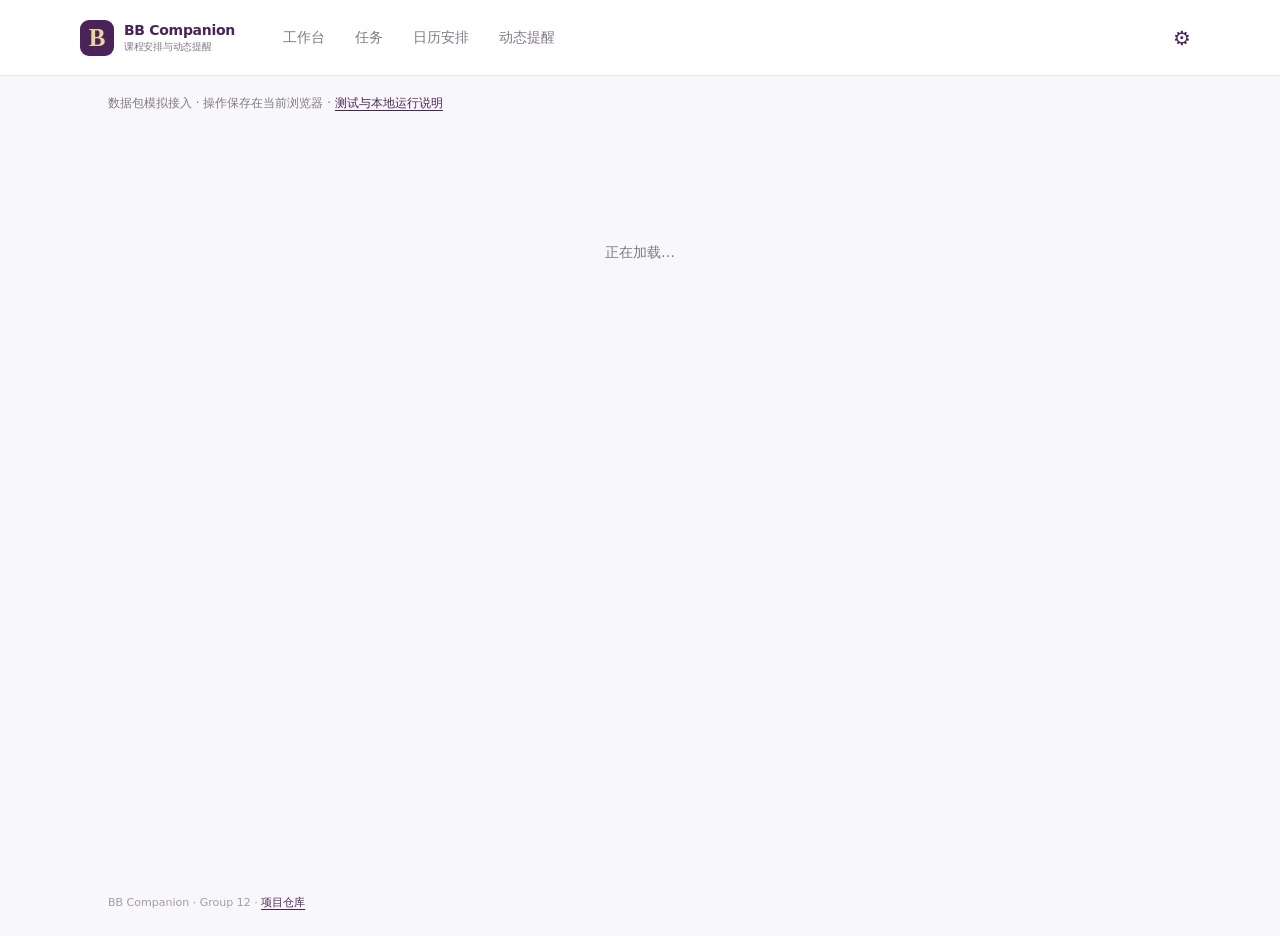
